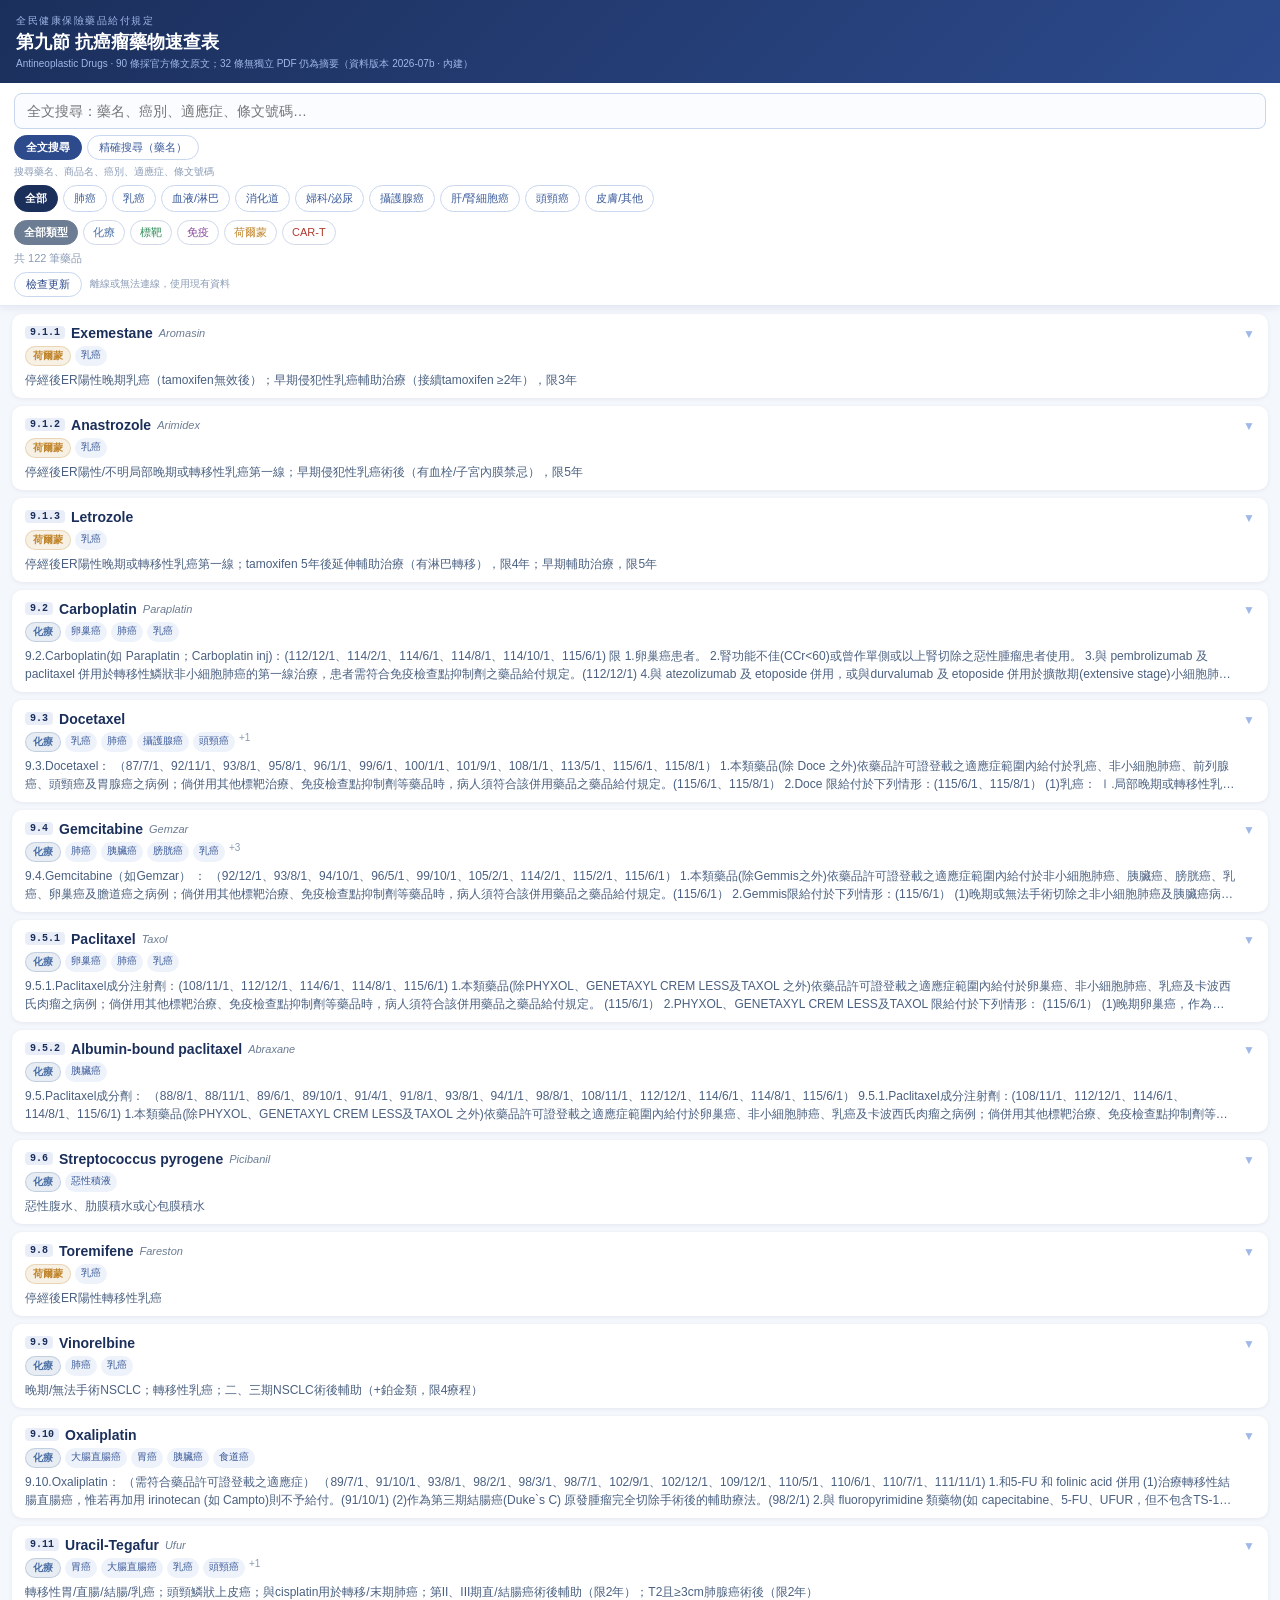
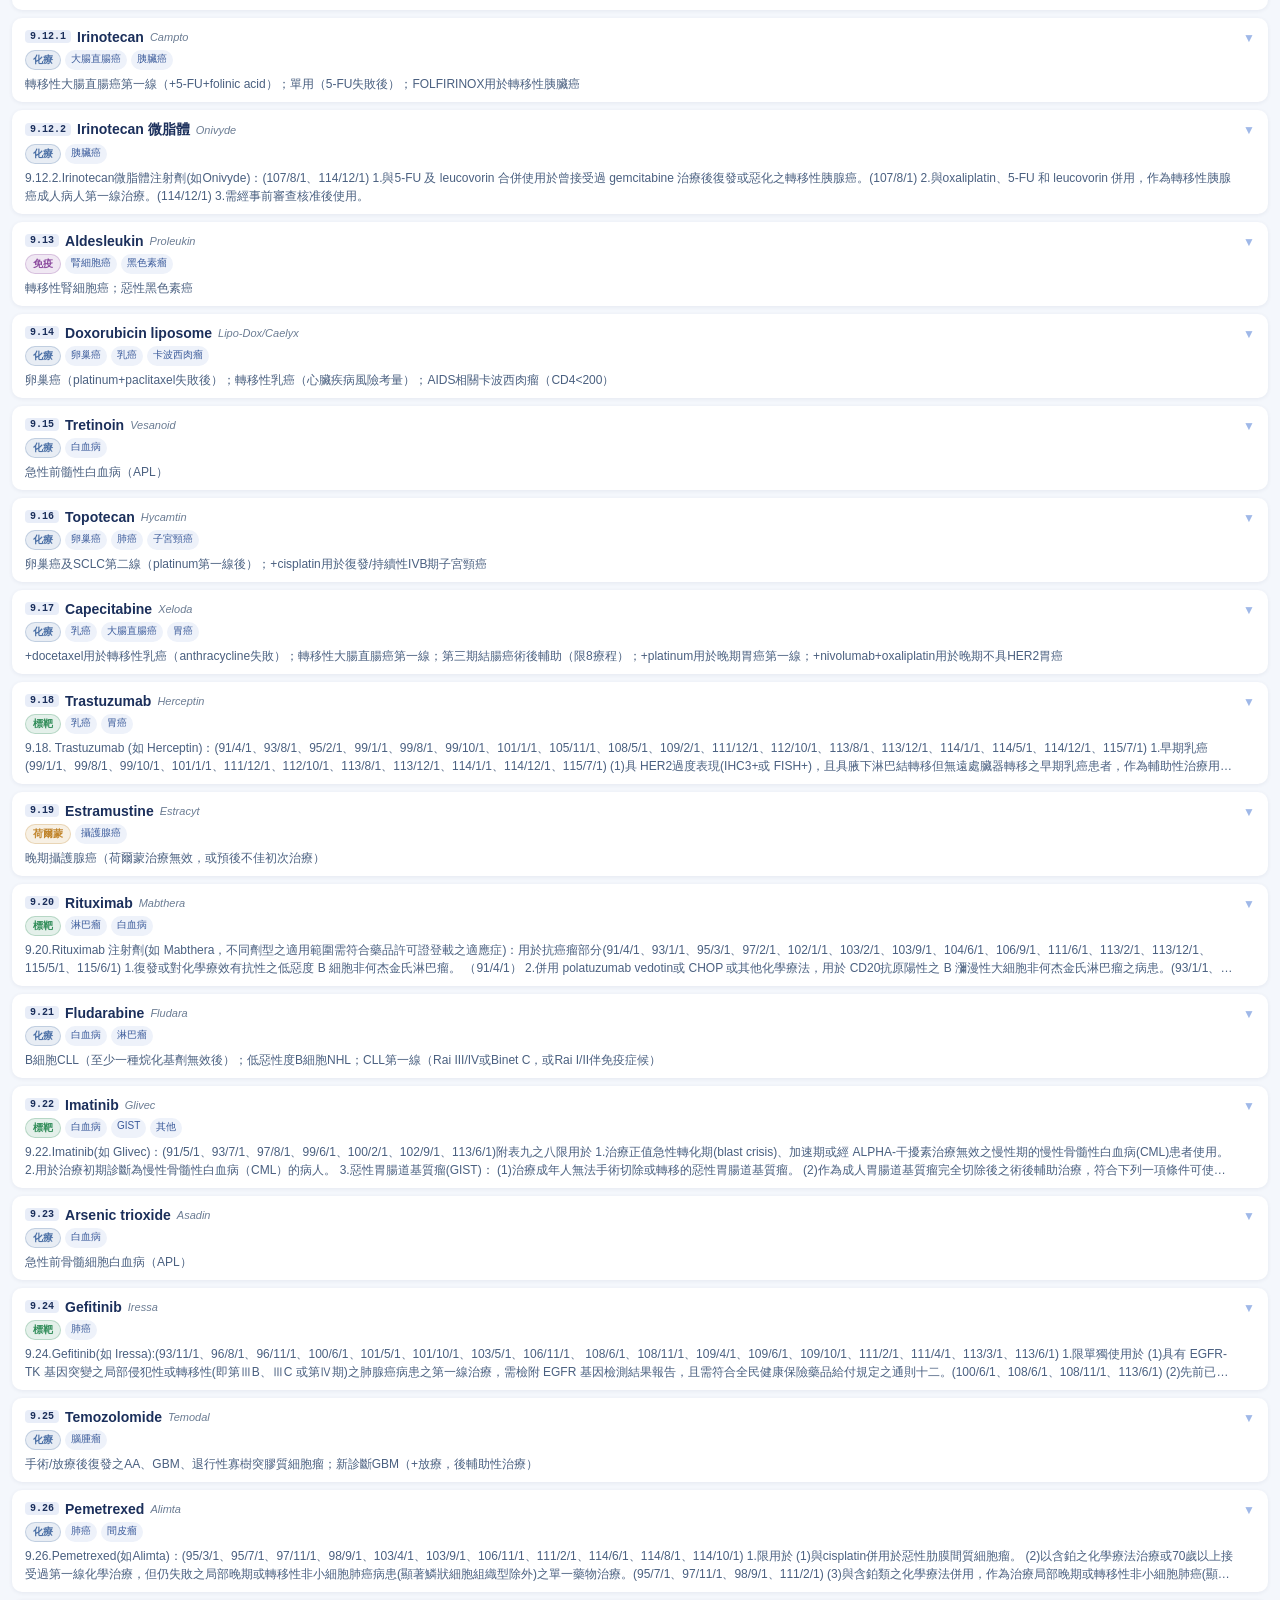
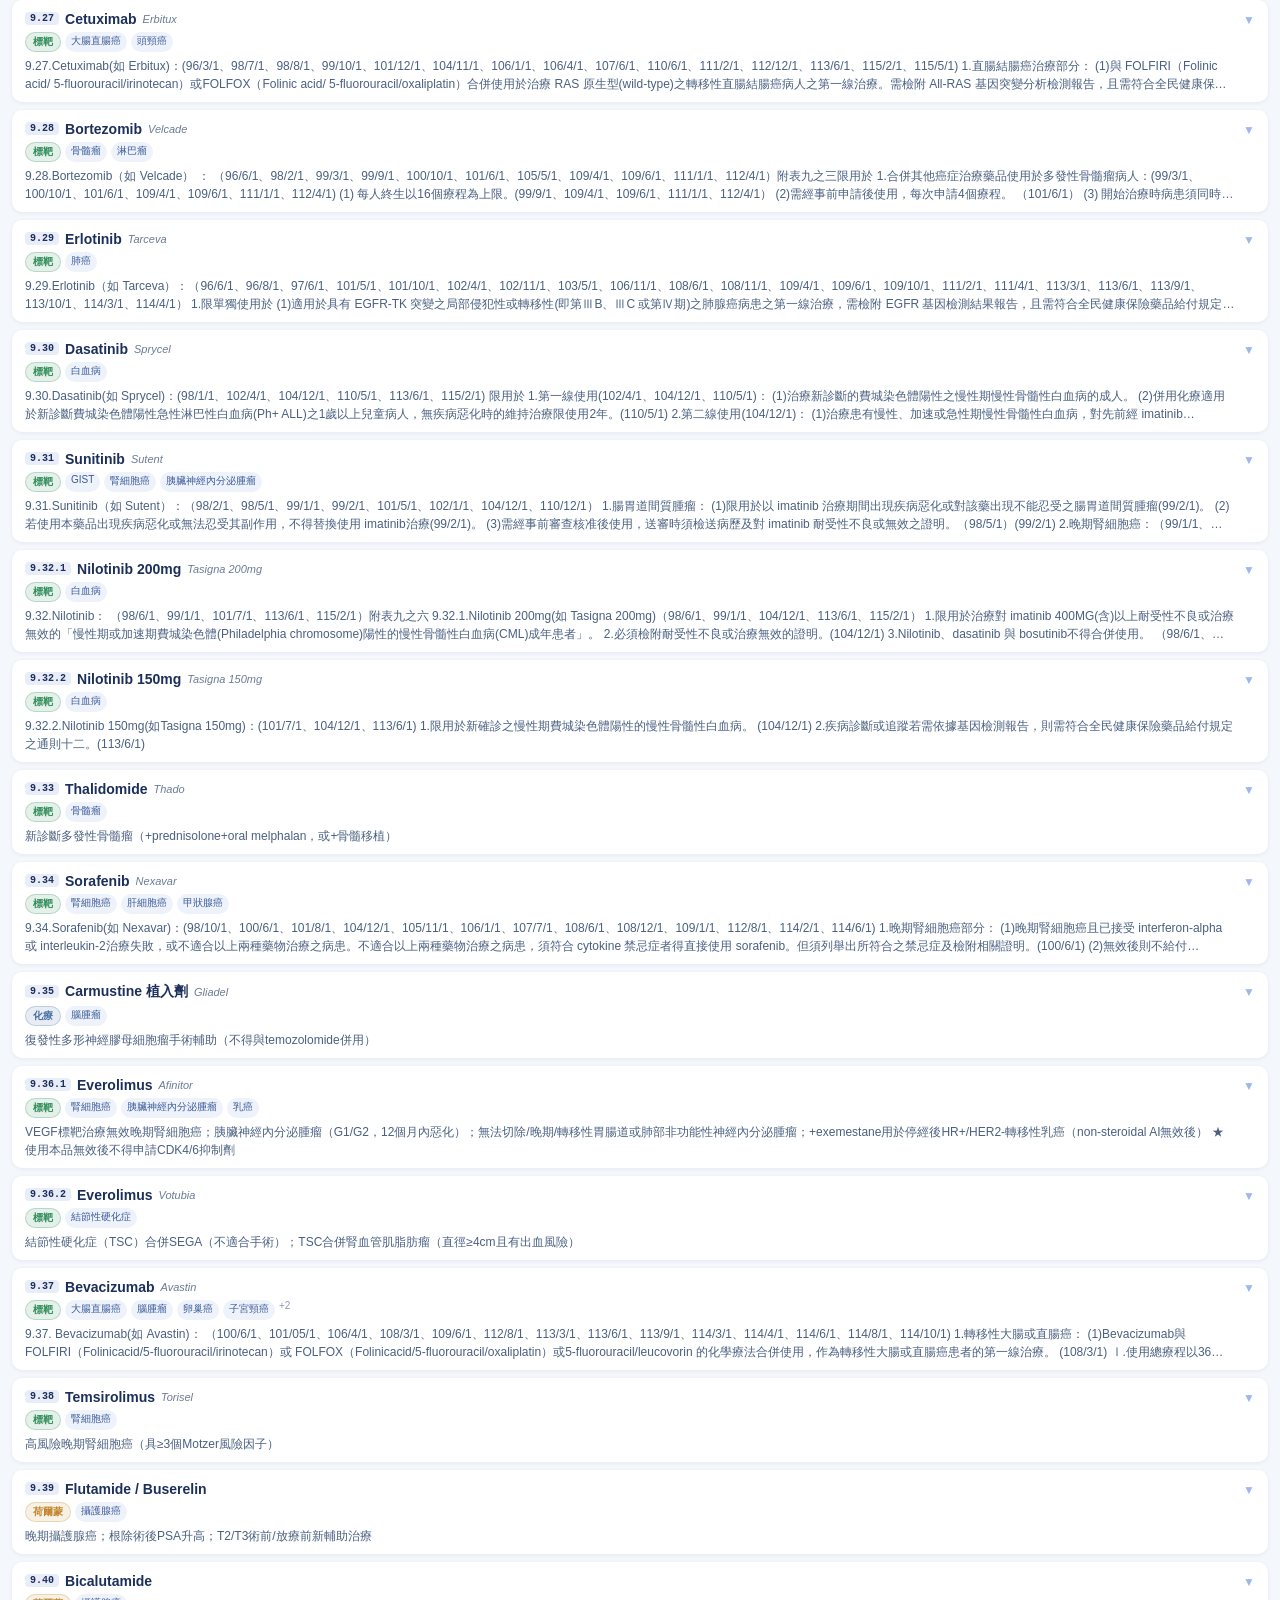
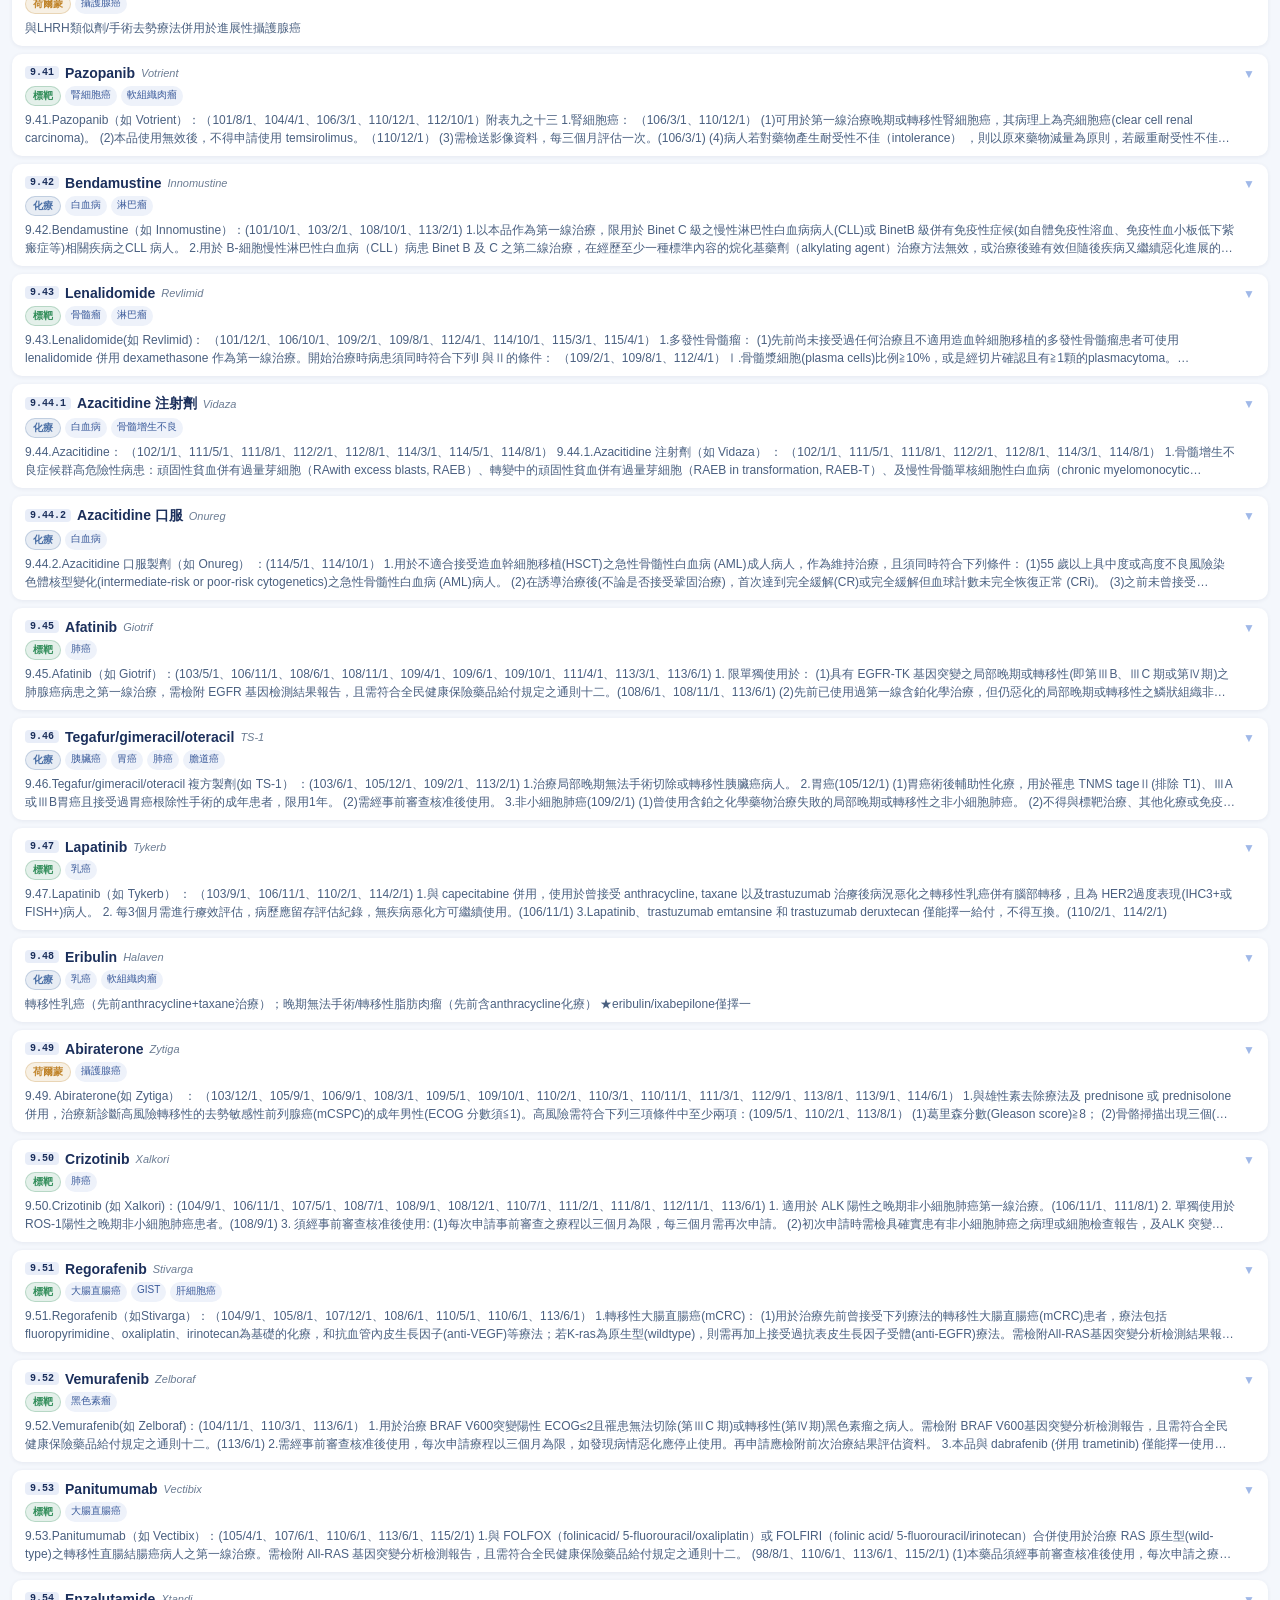
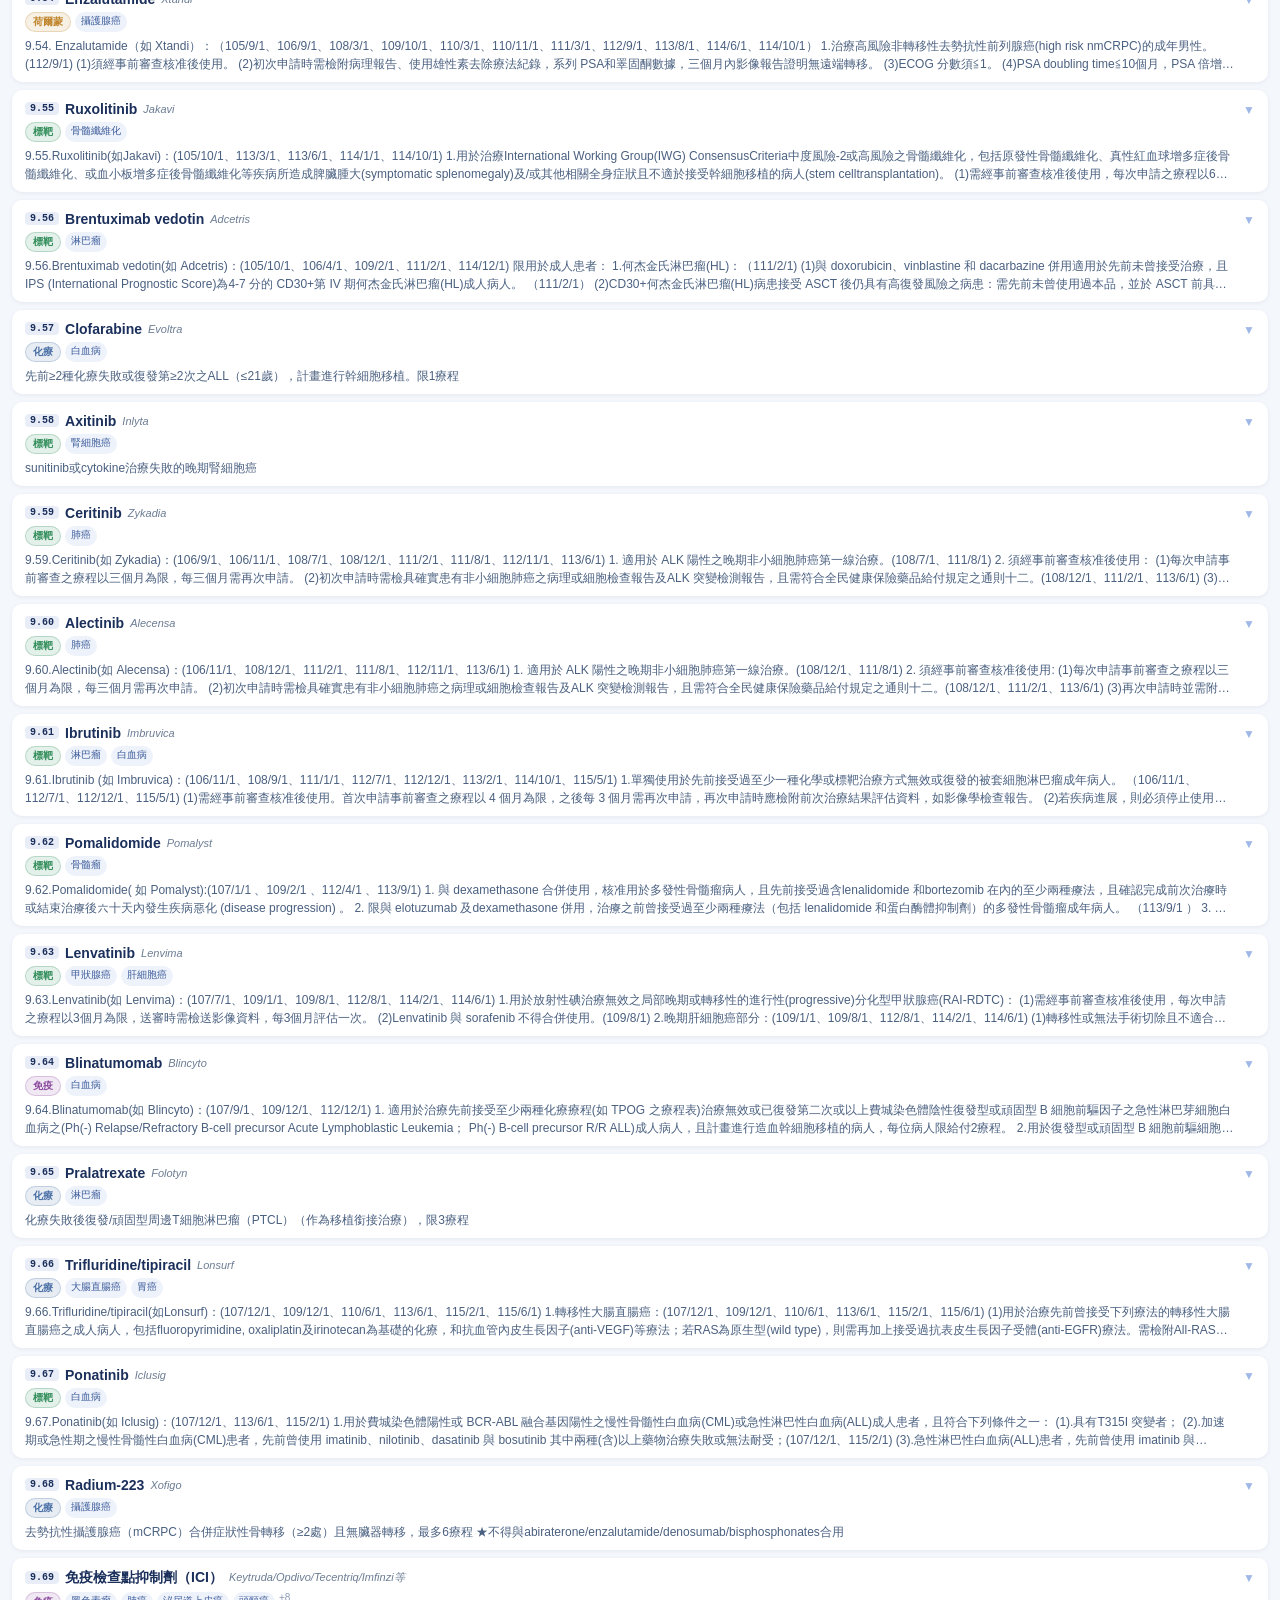
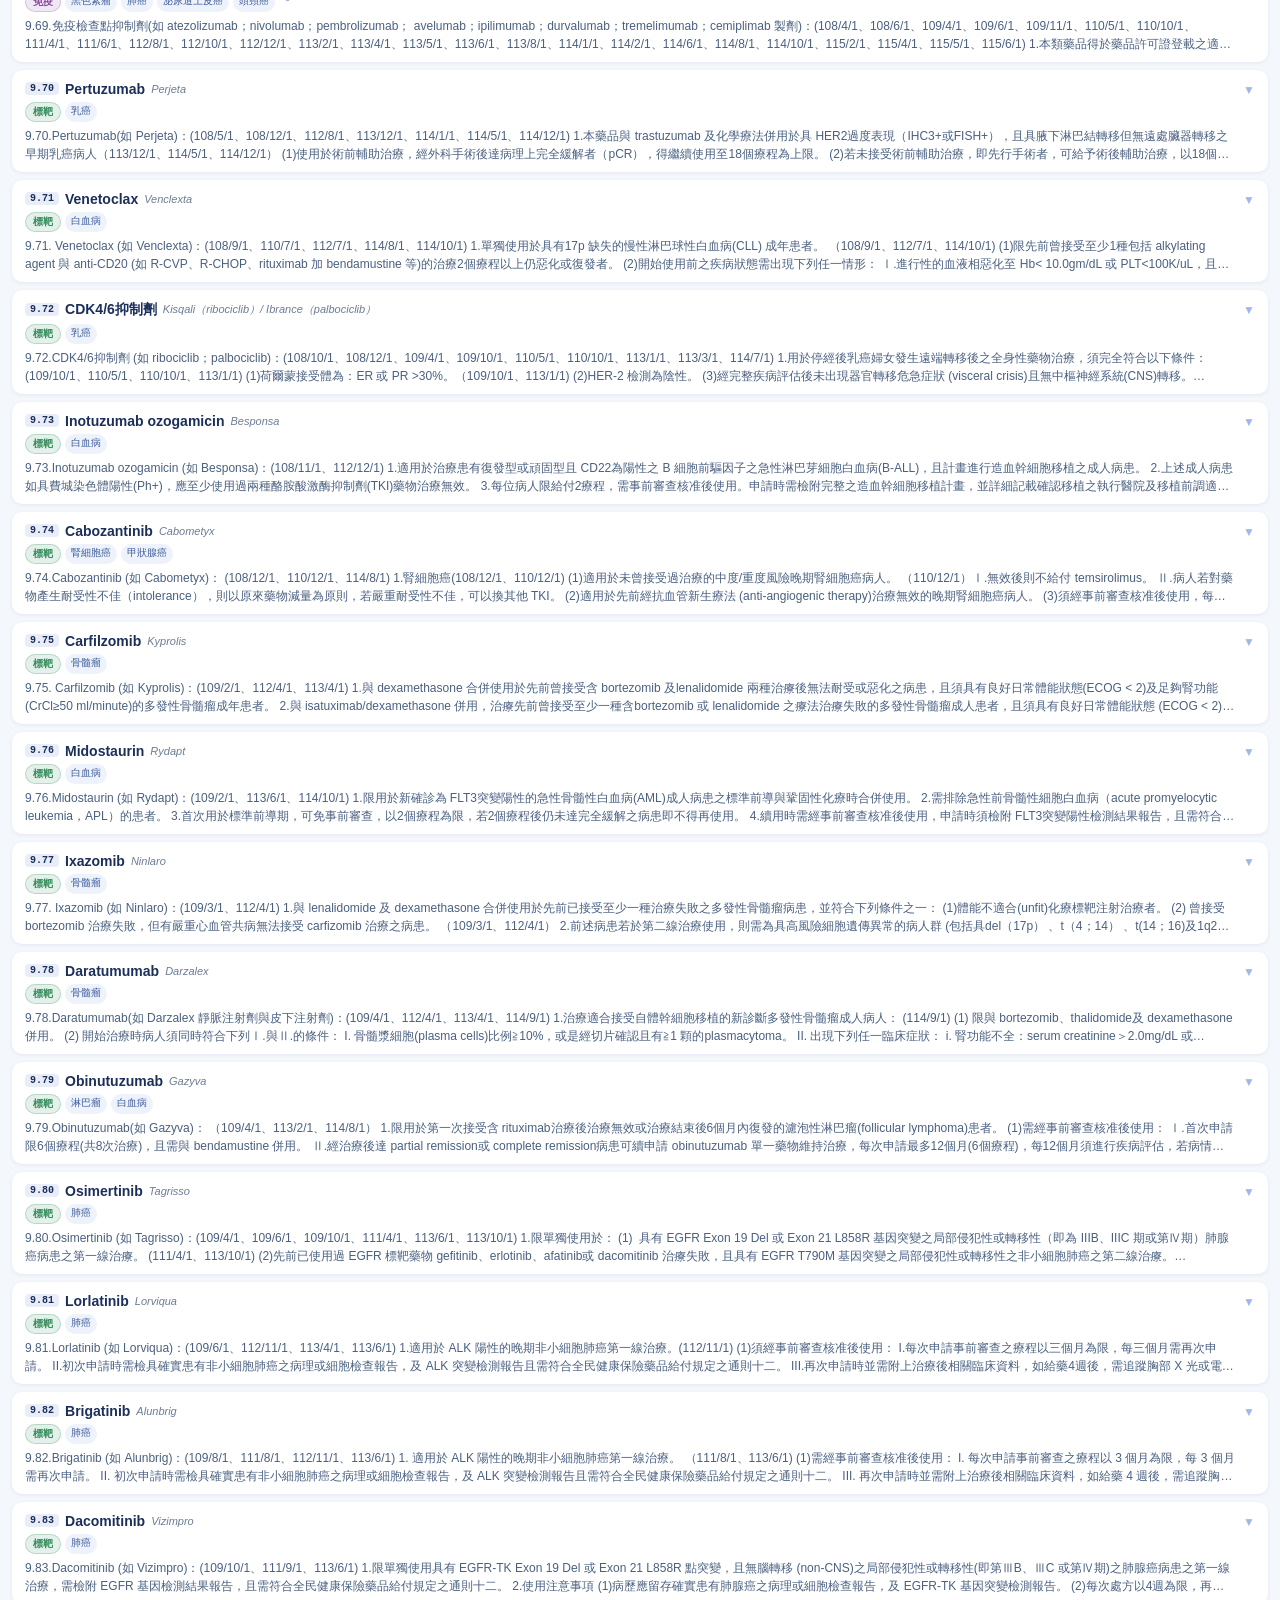
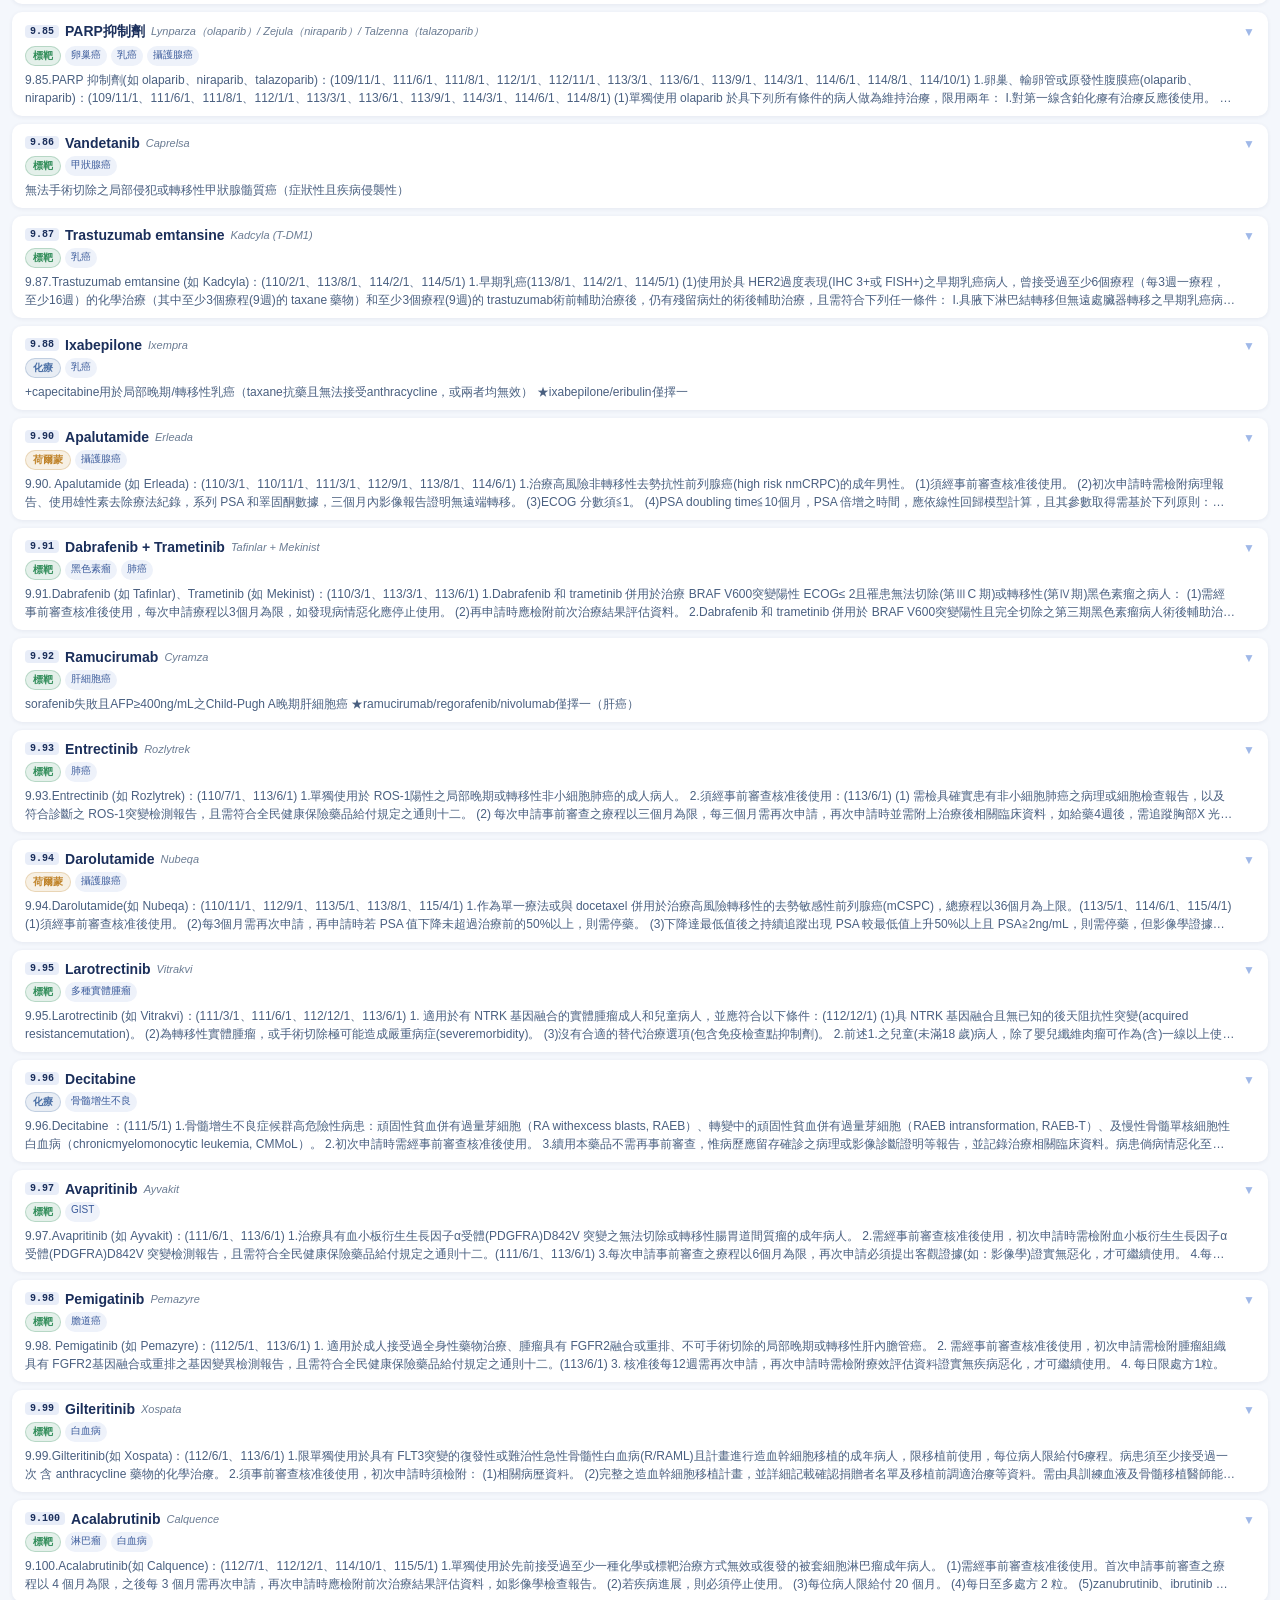
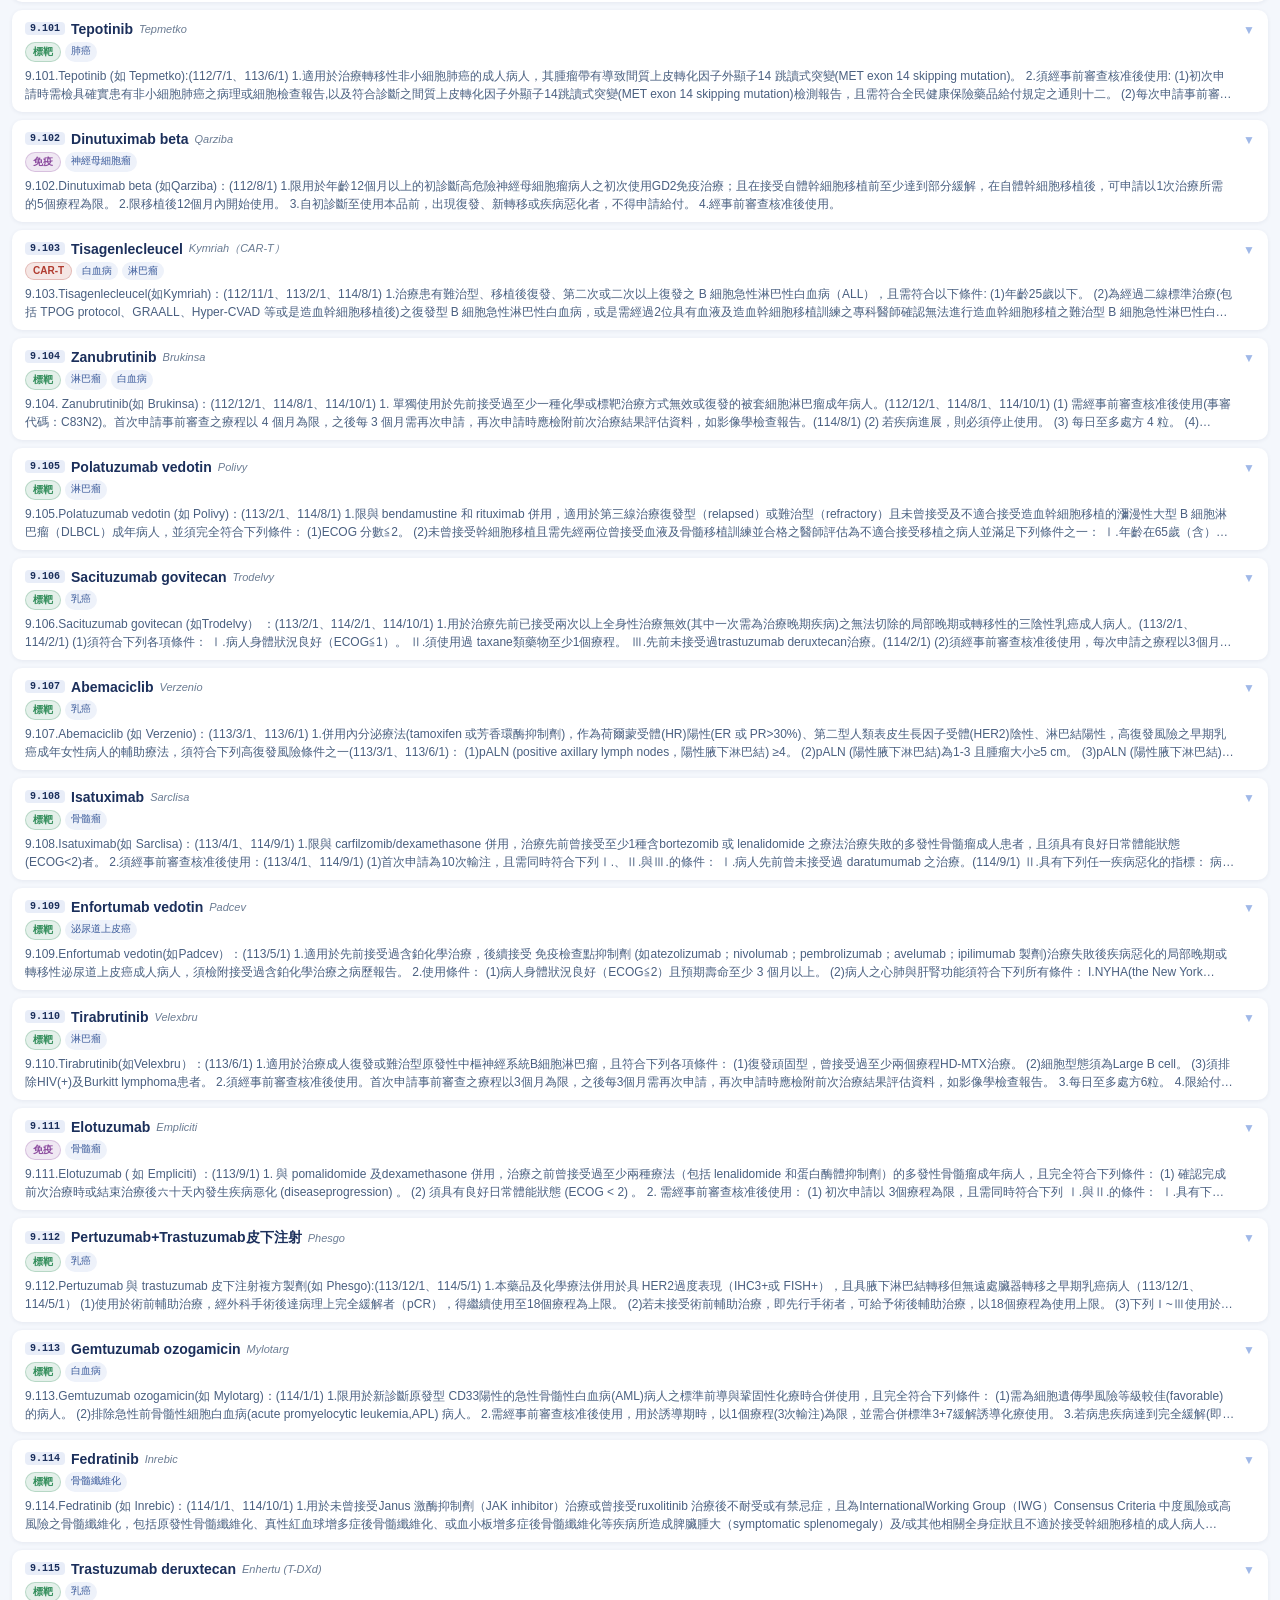
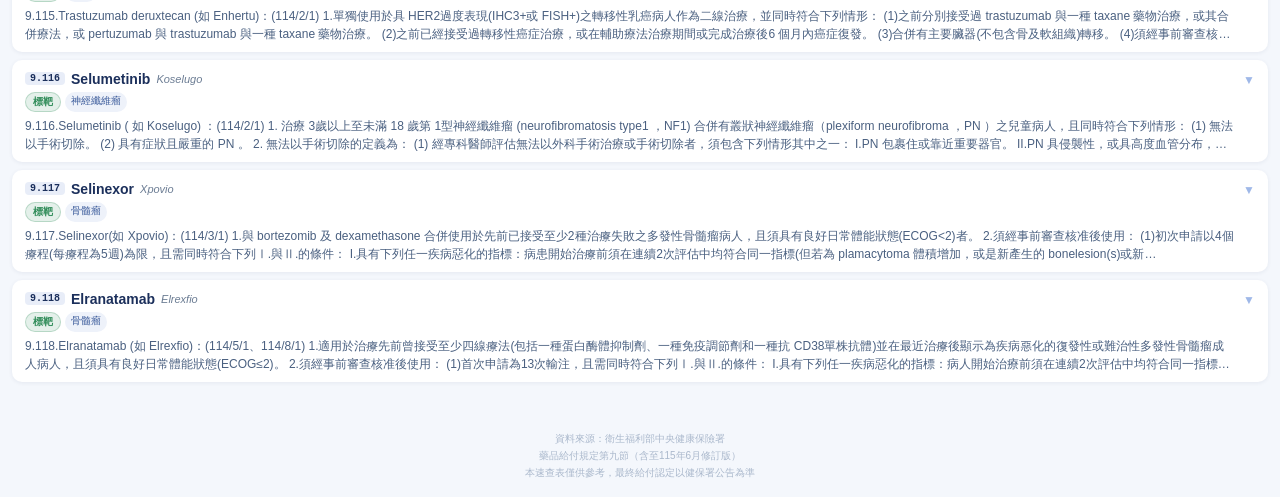
==== 健保第九節抗癌藥物速查表.html @ bcb2af8f "Add files via upload" ====
<!DOCTYPE html>
<html lang="zh-TW">
<head>
<meta charset="UTF-8">
<meta name="viewport" content="width=device-width,initial-scale=1,maximum-scale=1,user-scalable=no">
<meta name="apple-mobile-web-app-capable" content="yes">
<meta name="apple-mobile-web-app-status-bar-style" content="black-translucent">
<title>健保第九節抗癌藥物速查表</title>
<style>
*{box-sizing:border-box;margin:0;padding:0;-webkit-tap-highlight-color:transparent}
html,body{height:100%;background:#F4F7FC;font-family:"PingFang TC","Noto Sans TC","Microsoft JhengHei",sans-serif;font-size:14px;color:#1B2F5B}
#hdr{background:linear-gradient(135deg,#1B2F5B,#2C4A8C);padding:14px 16px 12px;color:#fff;position:sticky;top:0;z-index:100}
#hdr .eyebrow{font-size:10px;letter-spacing:1.5px;text-transform:uppercase;color:#9FB8E8;margin-bottom:3px}
#hdr h1{font-size:18px;font-weight:700;line-height:1.25}
#hdr .sub{font-size:10px;color:#9FB8E8;margin-top:3px}
#ctrl{background:#fff;padding:10px 14px 8px;border-bottom:1px solid #E4EAF5;position:sticky;top:65px;z-index:99;box-shadow:0 2px 8px rgba(27,47,91,.08)}
#search{width:100%;padding:9px 12px;border:1.5px solid #C8D6EE;border-radius:8px;font-size:14px;color:#1B2F5B;outline:none;background:#FAFCFF}
#search:focus{border-color:#2C4A8C}
#mode-row{display:flex;align-items:center;gap:5px;margin-top:6px;flex-wrap:wrap}
.mode-btn{font-size:11px;padding:4px 11px;border:1.5px solid #C8D6EE;background:#fff;color:#3A5A9A;border-radius:14px;cursor:pointer;font-family:inherit;-webkit-appearance:none;white-space:nowrap;transition:all .15s}
.mode-btn.active{background:#2C4A8C;border-color:#2C4A8C;color:#fff;font-weight:700}
#mode-hint{font-size:10px;color:#8A9BB5;flex:1 1 100%;line-height:1.4}
.vb{font-size:9px;font-weight:700;padding:1px 6px;border-radius:8px;margin-left:6px;letter-spacing:0;text-transform:none;vertical-align:middle}
.vb-ok{background:#E3F2E8;color:#1F6B3A;border:1px solid #A9D6BA}
.vb-sum{background:#FFF3DC;color:#8A5A00;border:1px solid #EBCB8B}
.detail-body.verbatim{font-size:11.5px;line-height:1.85;background:#FBFCFE;border-left:3px solid #C8D6EE;padding:8px 10px;border-radius:0 6px 6px 0}
mark{background:#FFE9A8;color:#1B2F5B;border-radius:2px;padding:0 1px}
.chip-row{display:flex;gap:5px;overflow-x:auto;padding:6px 0 2px;scrollbar-width:none}
.chip-row::-webkit-scrollbar{display:none}
.chip{white-space:nowrap;padding:5px 10px;border-radius:20px;border:1.5px solid #C8D6EE;font-size:11px;cursor:pointer;background:#fff;color:#3A5A9A;transition:all .15s;-webkit-appearance:none;font-family:inherit}
.chip.active{background:#1B2F5B;border-color:#1B2F5B;color:#fff;font-weight:700}
.type-chip{padding:4px 9px;border-radius:16px;border:1.5px solid;font-size:11px;cursor:pointer;background:#fff;-webkit-appearance:none;font-family:inherit;transition:all .15s}
#count{font-size:11px;color:#8A9BB5;margin-top:4px}
#list{padding:8px 12px 24px}
.card{background:#fff;border-radius:10px;margin-bottom:8px;box-shadow:0 1px 4px rgba(27,47,91,.07);border:1.5px solid transparent;cursor:pointer;overflow:hidden;transition:box-shadow .15s,border-color .15s}
.card.open{box-shadow:0 4px 16px rgba(27,47,91,.13)}
.card-head{padding:10px 12px 8px}
.card-top{display:flex;align-items:flex-start;justify-content:space-between;gap:8px}
.meta{flex:1;min-width:0}
.meta-row{display:flex;align-items:center;gap:6px;flex-wrap:wrap}
.code{font-family:monospace;font-size:10px;background:#E8EDF8;color:#1B2F5B;padding:1px 5px;border-radius:4px;font-weight:700;white-space:nowrap}
.dname{font-size:14px;font-weight:700}
.brand{font-size:11px;color:#6B7C93;font-style:italic}
.tags{display:flex;gap:4px;flex-wrap:wrap;margin-top:5px}
.ttag{font-size:10px;font-weight:700;padding:2px 7px;border-radius:10px}
.ctag{font-size:10px;background:#EEF2FA;color:#3A5A9A;padding:2px 6px;border-radius:10px}
.arrow{font-size:12px;color:#9FB8E8;flex-shrink:0;margin-top:2px;transition:transform .2s}
.card.open .arrow{transform:rotate(180deg)}
.preview{font-size:12px;color:#4A6080;margin-top:5px;line-height:1.5;overflow:hidden;display:-webkit-box;-webkit-line-clamp:2;-webkit-box-orient:vertical}
.detail{padding:0 12px 12px;border-top-width:1px;border-top-style:solid}
.detail-section{margin-top:9px}
.detail-label{font-size:10px;font-weight:700;letter-spacing:.5px;text-transform:uppercase;margin-bottom:4px}
.detail-body{font-size:12px;color:#2A3F5F;line-height:1.8;white-space:pre-line}
.req-box{margin-top:9px;background:#F0F4FB;border-radius:7px;padding:8px 10px}
.req-label{font-size:10px;font-weight:700;color:#6B7C93;margin-bottom:3px}
.req-body{font-size:12px;color:#3A4E6A;line-height:1.6}
#footer{padding:16px;text-align:center;font-size:10px;color:#AAB8CC;line-height:1.7}
.empty{text-align:center;color:#8A9BB5;padding:40px 0;font-size:14px}
#upd-row{display:flex;align-items:center;gap:8px;margin-top:6px}
#upd-btn{font-size:11px;padding:4px 11px;border:1.5px solid #C8D6EE;background:#fff;color:#2C4A8C;border-radius:14px;cursor:pointer;font-family:inherit;-webkit-appearance:none}
#upd-btn:active{background:#EEF2FA}
#upd-status{font-size:10px;color:#8A9BB5;flex:1;line-height:1.35}
</style>
</head>
<body>

<div id="hdr">
  <div class="eyebrow">全民健康保險藥品給付規定</div>
  <h1>第九節 抗癌瘤藥物速查表</h1>
  <div class="sub" id="meta-sub">Antineoplastic Drugs · 載入中…</div>
</div>

<div id="ctrl">
  <input id="search" type="search" placeholder="全文搜尋：藥名、癌別、適應症、條文號碼…" autocomplete="off" autocorrect="off" spellcheck="false">
  <div id="mode-row">
    <button class="mode-btn active" type="button" data-mode="full">全文搜尋</button>
    <button class="mode-btn" type="button" data-mode="name">精確搜尋（藥名）</button>
    <span id="mode-hint">搜尋藥名、商品名、癌別、適應症、條文號碼</span>
  </div>
  <div class="chip-row" id="group-chips"></div>
  <div class="chip-row" id="type-chips"></div>
  <div id="count"></div>
  <div id="upd-row"><button id="upd-btn" type="button">檢查更新</button><span id="upd-status"></span></div>
</div>

<div id="list"></div>

<div id="footer">
  資料來源：衛生福利部中央健康保險署<br>
  藥品給付規定第九節（含至115年6月修訂版）<br>
  本速查表僅供參考，最終給付認定以健保署公告為準
</div>

<script>
const TYPES={
  CHEMO:{label:"化療",color:"#4A6FA5"},
  TARGETED:{label:"標靶",color:"#2E8B57"},
  IMMUNO:{label:"免疫",color:"#8B4A9E"},
  HORMONE:{label:"荷爾蒙",color:"#C0842B"},
  CART:{label:"CAR-T",color:"#B03A2E"}
};

/* 癌別分群現在由 JSON 的 "groups" 欄位提供（單一事實來源）。
   FALLBACK_GROUPS 僅在遠端 JSON 缺少 groups 欄位時作為保險，避免介面壞掉。 */
const FALLBACK_GROUPS={
  "肺癌":["肺癌"],
  "乳癌":["乳癌"],
  "血液/淋巴":["白血病","淋巴瘤","骨髓瘤","骨髓增生不良","骨髓纖維化"],
  "消化道":["大腸直腸癌","胃癌","食道癌","胰臟癌","膽道癌","GIST","胰臟神經內分泌腫瘤"],
  "婦科/泌尿":["卵巢癌","子宮頸癌","泌尿道上皮癌","膀胱癌"],
  "攝護腺癌":["攝護腺癌"],
  "肝/腎細胞癌":["肝細胞癌","腎細胞癌"],
  "頭頸癌":["頭頸癌"],
  "皮膚/其他":["黑色素瘤","甲狀腺癌","神經母細胞瘤","神經纖維瘤","腦腫瘤","惡性積液","間皮瘤","多種實體腫瘤","結節性硬化症","軟組織肉瘤","卡波西肉瘤","其他"]
};
let GROUPS={};

/* 雲端資料網址。留空＝純離線內建版。
   目前指向公開 GitHub repo 的 raw 網址（追蹤 main 分支最新版）。
   ✅ raw.githubusercontent.com/<帳號>/<repo>/main/nhi-ch9-data.json
   ⚠ 若把 repo 改名或改分支，這條要一起改。私人 repo 的 raw 網址帶會過期 token，不適用。 */
const REMOTE_DATA_URL = "https://raw.githubusercontent.com/charlestutw/TWNIHCancerdrug/main/nhi-ch9-data.json";
const EMBEDDED_SEED = {"version":"2026-07b","updated":"90 條採官方條文原文；32 條無獨立 PDF 仍為摘要","source":"衛生福利部中央健康保險署 · 藥品給付規定第九節（原文取自 info.nhi.gov.tw 條文 PDF）","groups":{"肺癌":["肺癌"],"乳癌":["乳癌"],"血液/淋巴":["白血病","淋巴瘤","骨髓瘤","骨髓增生不良","骨髓纖維化"],"消化道":["大腸直腸癌","胃癌","食道癌","胰臟癌","膽道癌","GIST","胰臟神經內分泌腫瘤"],"婦科/泌尿":["卵巢癌","子宮頸癌","泌尿道上皮癌","膀胱癌"],"攝護腺癌":["攝護腺癌"],"肝/腎細胞癌":["肝細胞癌","腎細胞癌"],"頭頸癌":["頭頸癌"],"皮膚/其他":["黑色素瘤","甲狀腺癌","神經母細胞瘤","神經纖維瘤","腦腫瘤","惡性積液","間皮瘤","多種實體腫瘤","結節性硬化症","軟組織肉瘤","卡波西肉瘤","其他"]},"drugs":[{"id":"9.1.1","name":"Exemestane","brand":"Aromasin","type":"HORMONE","cancers":["乳癌"],"verbatim":false,"eff":"","src":"","ind":"停經後ER陽性晚期乳癌（tamoxifen無效後）；早期侵犯性乳癌輔助治療（接續tamoxifen ≥2年），限3年","req":"無需事前審查"},{"id":"9.1.2","name":"Anastrozole","brand":"Arimidex","type":"HORMONE","cancers":["乳癌"],"verbatim":false,"eff":"","src":"","ind":"停經後ER陽性/不明局部晚期或轉移性乳癌第一線；早期侵犯性乳癌術後（有血栓/子宮內膜禁忌），限5年","req":"無需事前審查"},{"id":"9.1.3","name":"Letrozole","brand":"","type":"HORMONE","cancers":["乳癌"],"verbatim":false,"eff":"","src":"","ind":"停經後ER陽性晚期或轉移性乳癌第一線；tamoxifen 5年後延伸輔助治療（有淋巴轉移），限4年；早期輔助治療，限5年","req":"無需事前審查"},{"id":"9.2","name":"Carboplatin","brand":"Paraplatin","type":"CHEMO","cancers":["卵巢癌","肺癌","乳癌"],"verbatim":true,"eff":"2026-06-01","src":"9.2._20260601.pdf","ind":"9.2.Carboplatin(如 Paraplatin；Carboplatin inj)：(112/12/1、114/2/1、114/6/1、114/8/1、114/10/1、115/6/1)\n限\n1.卵巢癌患者。\n2.腎功能不佳(CCr<60)或曾作單側或以上腎切除之惡性腫瘤患者使用。\n3.與 pembrolizumab 及 paclitaxel 併用於轉移性鱗狀非小細胞肺癌的第一線治療，患者需符合免疫檢查點抑制劑之藥品給付規定。(112/12/1)\n4.與 atezolizumab 及 etoposide 併用，或與durvalumab 及 etoposide 併用於擴散期(extensive stage)小細胞肺癌成人患者時，患者需符合免疫檢查點抑制劑之藥品給付規定。(112/12/1、114/2/1)\n5.與 pembrolizumab 及 pemetrexed(限使用 Pexeda、Apeta 或 PemetrexedSandoz)併用 ， 或與atezolizumab 及 bevacizumab(限使用Alymsys、Avastin、Abevmy、Vegzelma 或 Mvasi)、paclitaxel 併用，做為轉移性且不具有EGFR/ALK/ROS-1 腫瘤基因異常的非鱗狀非小細胞肺癌的第一線治療，患者需符合免疫檢查點抑制劑之藥品給付規定。(114/6/1、114/8/1)\n6.與 pembrolizumab 及 paclitaxel 併用於早期三陰性乳癌(第 II 期至第IIIb期，cT1c N1-2或 T2-4 N0-2)病人的術前前導性治療用藥，病人需符合免疫檢查點抑制劑之藥品給付規定。(114/6/1)\n7.與amivantamab 及pemetrexed 併用於罹患帶有表皮生長因子受體(EGFR)\nexon 20插入突變之局部晚期或轉移性非小細胞肺癌(NSCLC)的成人病人，作為第一線治療。(114/10/1)\n8.與nivolumab併用於可切除（腫瘤≧4公分或淋巴結陽性N1/N2(排除N3)，且無疾病轉移 M0）之不具 EGFR 或 ALK 腫瘤基因異常之非小細胞肺癌術前輔助治療成人病人，至多 3 個療程，且病人需符合免疫檢查點抑制劑之藥品給付規定。(115/6/1)","req":"官方條文原文，生效日 2026-06-01｜來源 9.2._20260601.pdf"},{"id":"9.3","name":"Docetaxel","brand":"","type":"CHEMO","cancers":["乳癌","肺癌","攝護腺癌","頭頸癌","胃癌"],"verbatim":true,"eff":"2026-06-01","src":"9.3._20260601.pdf","ind":"9.3.Docetaxel： （87/7/1、92/11/1、93/8/1、95/8/1、96/1/1、99/6/1、100/1/1、101/9/1、108/1/1、113/5/1、115/6/1、115/8/1）\n1.本類藥品(除 Doce 之外)依藥品許可證登載之適應症範圍內給付於乳癌、非小細胞肺癌、前列腺癌、頭頸癌及胃腺癌之病例；倘併用其他標靶治療、免疫檢查點抑制劑等藥品時，病人須符合該併用藥品之藥品給付規定。(115/6/1、115/8/1）\n2.Doce 限給付於下列情形：(115/6/1、115/8/1）\n(1)乳癌：\nⅠ.局部晚期或轉移性乳癌。\nⅡ.與 anthracycline 合併使用於腋下淋巴結轉移之早期乳癌之術後輔助性化學治療。(99/6/1)\nⅢ.早期乳癌手術後，經診斷為三陰性反應且無淋巴轉移的病人，得作為與cyclophosphamide併用doxorubicin的化學輔助療法。(101/9/1）\n(2)非小細胞肺癌：局部晚期或轉移性非小細胞肺癌。\n(3)前列腺癌：\nⅠ.於荷爾蒙治療失敗之轉移性前列腺癌。\nⅡ.與 darolutamide 併用於治療高風險轉移性的去勢敏感性前列腺癌(mCSPC)，患者需符合 darolutamide 之藥品給付規定。\n(113/5/1)\n(4)頭頸癌：限局部晚期且無遠端轉移之頭頸部鱗狀細胞癌且無法手術切除者，與cisplatin及5-fluorouracil併用，作為放射治療前的引導治療，限使用4個療程。(100/1/1)\n(5)胃腺癌：晚期胃腺癌患者，包括胃食道接合處之腺癌(108/1/1)","req":"官方條文原文，生效日 2026-06-01｜來源 9.3._20260601.pdf"},{"id":"9.4","name":"Gemcitabine","brand":"Gemzar","type":"CHEMO","cancers":["肺癌","胰臟癌","膀胱癌","乳癌","卵巢癌","膽道癌","泌尿道上皮癌"],"verbatim":true,"eff":"2026-06-01","src":"9.4._20260601.pdf","ind":"9.4.Gemcitabine（如Gemzar） ： （92/12/1、93/8/1、94/10/1、96/5/1、99/10/1、105/2/1、114/2/1、115/2/1、115/6/1）\n1.本類藥品(除Gemmis之外)依藥品許可證登載之適應症範圍內給付於非小細胞肺癌、胰臟癌、膀胱癌、乳癌、卵巢癌及膽道癌之病例；倘併用其他標靶治療、免疫檢查點抑制劑等藥品時，病人須符合該併用藥品之藥品給付規定。(115/6/1）\n2.Gemmis限給付於下列情形：(115/6/1）\n(1)晚期或無法手術切除之非小細胞肺癌及胰臟癌病患。\n(2)晚期膀胱癌病患。（92/12/1）\n(3)Gemcitabine與paclitaxel併用，可使用於曾經使用過anthracycline之局部復發且無法手術切除或轉移性之乳癌病患。 （94/10/1）\n(4)用於曾經使用含鉑類藥物(platinum-based)治療後復發且間隔至少6個月之卵巢癌，作為第二線治療。（96/5/1、99/10/1）\n(5)無法手術切除或晚期或復發之膽道癌(含肝內膽管)病患。\n（105/2/1）\n(6)與durvalumab及cisplatin併用於治療局部晚期或轉移性未接受治療或不可手術之膽道癌(biliary tract cancer)成人病人(壺腹癌除外)，患者需符合免疫檢查點抑制劑之藥品給付規定。 （114/2/1)\n(7)與nivolumab及cisplatin併用於無法切除或轉移性泌尿道上皮癌成人病人的第一線治療，病人需符合免疫檢查點抑制劑之藥品給付規定，且至多6個療程。 （115/2/1)","req":"官方條文原文，生效日 2026-06-01｜來源 9.4._20260601.pdf"},{"id":"9.5.1","name":"Paclitaxel","brand":"Taxol","type":"CHEMO","cancers":["卵巢癌","肺癌","乳癌"],"verbatim":true,"eff":"2026-06-01","src":"9.5.1._20260601.pdf","ind":"9.5.1.Paclitaxel成分注射劑：(108/11/1、112/12/1、114/6/1、114/8/1、115/6/1)\n1.本類藥品(除PHYXOL、GENETAXYL CREM LESS及TAXOL 之外)依藥品許可證登載之適應症範圍內給付於卵巢癌、非小細胞肺癌、乳癌及卡波西氏肉瘤之病例；倘併用其他標靶治療、免疫檢查點抑制劑等藥品時，病人須符合該併用藥品之藥品給付規定。\n(115/6/1）\n2.PHYXOL、GENETAXYL CREM LESS及TAXOL 限給付於下列情形：\n(115/6/1）\n(1)晚期卵巢癌，作為第一線治療時需與cisplatin併用。\n(94/1/1)\n(2)非小細胞肺癌，作為第一線用藥時需與cisplatin併用。\n(94/1/1)\n(3)與pembrolizumab及carboplatin併用於轉移性鱗狀非小細胞肺癌的第一線治療，患者需符合免疫檢查點抑制劑之藥品給付規定。(112/12/1)\n(4)已使用合併療法(除非有禁忌症、至少應包括使用anthracycline)失敗的轉移性乳癌患者。 （91/4/1、94/1/1)\n(5)腋下淋巴轉移之乳癌且動情素受體為陰性之患者，paclitaxel可作為接續含doxorubicin在內之輔助化學治療。（91/4/1、94/1/1、98/8/1)\n(6)卡波西氏肉瘤第二線用藥。（88/11/1）\n(7)與pembrolizumab及carboplatin併用於早期三陰性乳癌(第II期至第 IIIb期，cT1c N1-2或 T2-4 N0-2)病人的術前前導性治療用藥，病人需符合免疫檢查點抑制劑之藥品給付規定。\n(114/6/1)\n(8)與atezolizumab及bevacizumab(限使用 Alymsys、Avastin、Abevmy、Vegzelma或Mvasi)、carboplatin併用於轉移性非鱗狀非小細胞肺癌第一線治療，患者需符合免疫檢查點抑制劑之藥品給付規定。(114/6/1、114/8/1)","req":"官方條文原文，生效日 2026-06-01｜來源 9.5.1._20260601.pdf"},{"id":"9.5.2","name":"Albumin-bound paclitaxel","brand":"Abraxane","type":"CHEMO","cancers":["胰臟癌"],"verbatim":true,"eff":"2026-06-01","src":"9.5._20260601.pdf","ind":"9.5.Paclitaxel成分劑： （88/8/1、88/11/1、89/6/1、89/10/1、91/4/1、91/8/1、93/8/1、94/1/1、98/8/1、108/11/1、112/12/1、114/6/1、114/8/1、115/6/1）\n9.5.1.Paclitaxel成分注射劑：(108/11/1、112/12/1、114/6/1、114/8/1、115/6/1)\n1.本類藥品(除PHYXOL、GENETAXYL CREM LESS及TAXOL 之外)依藥品許可證登載之適應症範圍內給付於卵巢癌、非小細胞肺癌、乳癌及卡波西氏肉瘤之病例；倘併用其他標靶治療、免疫檢查點抑制劑等藥品時，病人須符合該併用藥品之藥品給付規定。\n(115/6/1）\n2.PHYXOL、GENETAXYL CREM LESS及TAXOL 限給付於下列情形：\n(115/6/1）\n(1)晚期卵巢癌，作為第一線治療時需與cisplatin併用。\n(94/1/1)\n(2)非小細胞肺癌，作為第一線用藥時需與cisplatin併用。\n(94/1/1)\n(3)與pembrolizumab及carboplatin併用於轉移性鱗狀非小細胞肺癌的第一線治療，患者需符合免疫檢查點抑制劑之藥品給付規定。(112/12/1)\n(4)已使用合併療法(除非有禁忌症、至少應包括使用anthracycline)失敗的轉移性乳癌患者。 （91/4/1、94/1/1)\n(5)腋下淋巴轉移之乳癌且動情素受體為陰性之患者，paclitaxel可作為接續含doxorubicin在內之輔助化學治療。（91/4/1、94/1/1、98/8/1)\n(6)卡波西氏肉瘤第二線用藥。（88/11/1）\n(7)與pembrolizumab及carboplatin併用於早期三陰性乳癌(第II期至第 IIIb期，cT1c N1-2或 T2-4 N0-2)病人的術前前導性治療用藥，病人需符合免疫檢查點抑制劑之藥品給付規定。\n(114/6/1)\n(8)與atezolizumab及bevacizumab(限使用 Alymsys、Avastin、Abevmy、Vegzelma或Mvasi)、carboplatin併用於轉移性非鱗狀非小細胞肺癌第一線治療，患者需符合免疫檢查點抑制劑之藥品給付規定。(114/6/1、114/8/1)\n9.5.2.Albumin-based paclitaxel（如Abraxane） ：(108/11/1)\n限併用 gemcitabine，做為轉移性胰腺癌患者之第一線治療。","req":"官方條文原文，生效日 2026-06-01｜來源 9.5._20260601.pdf"},{"id":"9.6","name":"Streptococcus pyrogene","brand":"Picibanil","type":"CHEMO","cancers":["惡性積液"],"verbatim":false,"eff":"","src":"","ind":"惡性腹水、肋膜積水或心包膜積水","req":"需附病歷摘要"},{"id":"9.8","name":"Toremifene","brand":"Fareston","type":"HORMONE","cancers":["乳癌"],"verbatim":false,"eff":"","src":"","ind":"停經後ER陽性轉移性乳癌","req":"無需事前審查"},{"id":"9.9","name":"Vinorelbine","brand":"","type":"CHEMO","cancers":["肺癌","乳癌"],"verbatim":false,"eff":"","src":"","ind":"晚期/無法手術NSCLC；轉移性乳癌；二、三期NSCLC術後輔助（+鉑金類，限4療程）","req":"無需事前審查"},{"id":"9.10","name":"Oxaliplatin","brand":"","type":"CHEMO","cancers":["大腸直腸癌","胃癌","胰臟癌","食道癌"],"verbatim":true,"eff":"2022-11-01","src":"9.10._20221101.pdf","ind":"9.10.Oxaliplatin： （需符合藥品許可證登載之適應症） （89/7/1、91/10/1、93/8/1、98/2/1、98/3/1、98/7/1、102/9/1、102/12/1、109/12/1、110/5/1、110/6/1、110/7/1、111/11/1)\n1.和5-FU 和 folinic acid 併用\n(1)治療轉移性結腸直腸癌，惟若再加用 irinotecan (如 Campto)則不予給付。(91/10/1)\n(2)作為第三期結腸癌(Duke`s C) 原發腫瘤完全切除手術後的輔助療法。(98/2/1)\n2.與 fluoropyrimidine 類藥物(如 capecitabine、5-FU、UFUR，但不包含TS-1)併用，可用於局部晚期及復發/轉移性胃癌之治療。(須依藥品許可證登載之適應症使用)。(98/2/1、98/3/1、98/7/1、102/9/1、102/12/1、109/12/1）\n3.與5-fluorouracil、leucovorin 及 irinotecan 併用(FOLFIRINOX)，作為轉移性胰臟癌之第一線治療。(110/5/1、110/6/1、110/7/1、111/11/1)","req":"官方條文原文，生效日 2022-11-01｜來源 9.10._20221101.pdf"},{"id":"9.11","name":"Uracil-Tegafur","brand":"Ufur","type":"CHEMO","cancers":["胃癌","大腸直腸癌","乳癌","頭頸癌","肺癌"],"verbatim":false,"eff":"","src":"","ind":"轉移性胃/直腸/結腸/乳癌；頭頸鱗狀上皮癌；與cisplatin用於轉移/末期肺癌；第II、III期直/結腸癌術後輔助（限2年）；T2且≥3cm肺腺癌術後（限2年）","req":"無需事前審查"},{"id":"9.12.1","name":"Irinotecan","brand":"Campto","type":"CHEMO","cancers":["大腸直腸癌","胰臟癌"],"verbatim":false,"eff":"","src":"","ind":"轉移性大腸直腸癌第一線（+5-FU+folinic acid）；單用（5-FU失敗後）；FOLFIRINOX用於轉移性胰臟癌","req":"無需事前審查"},{"id":"9.12.2","name":"Irinotecan 微脂體","brand":"Onivyde","type":"CHEMO","cancers":["胰臟癌"],"verbatim":true,"eff":"2025-12-01","src":"9.12.2._20251201.pdf","ind":"9.12.2.Irinotecan微脂體注射劑(如Onivyde)：(107/8/1、114/12/1)\n1.與5-FU 及 leucovorin 合併使用於曾接受過 gemcitabine 治療後復發或惡化之轉移性胰腺癌。(107/8/1)\n2.與oxaliplatin、5-FU 和 leucovorin 併用，作為轉移性胰腺癌成人病人第一線治療。(114/12/1)\n3.需經事前審查核准後使用。","req":"官方條文原文，生效日 2025-12-01｜來源 9.12.2._20251201.pdf"},{"id":"9.13","name":"Aldesleukin","brand":"Proleukin","type":"IMMUNO","cancers":["腎細胞癌","黑色素瘤"],"verbatim":false,"eff":"","src":"","ind":"轉移性腎細胞癌；惡性黑色素癌","req":"無需事前審查"},{"id":"9.14","name":"Doxorubicin liposome","brand":"Lipo-Dox/Caelyx","type":"CHEMO","cancers":["卵巢癌","乳癌","卡波西肉瘤"],"verbatim":false,"eff":"","src":"","ind":"卵巢癌（platinum+paclitaxel失敗後）；轉移性乳癌（心臟疾病風險考量）；AIDS相關卡波西肉瘤（CD4<200）","req":"無需事前審查"},{"id":"9.15","name":"Tretinoin","brand":"Vesanoid","type":"CHEMO","cancers":["白血病"],"verbatim":false,"eff":"","src":"","ind":"急性前髓性白血病（APL）","req":"無需事前審查"},{"id":"9.16","name":"Topotecan","brand":"Hycamtin","type":"CHEMO","cancers":["卵巢癌","肺癌","子宮頸癌"],"verbatim":false,"eff":"","src":"","ind":"卵巢癌及SCLC第二線（platinum第一線後）；+cisplatin用於復發/持續性IVB期子宮頸癌","req":"無需事前審查"},{"id":"9.17","name":"Capecitabine","brand":"Xeloda","type":"CHEMO","cancers":["乳癌","大腸直腸癌","胃癌"],"verbatim":false,"eff":"","src":"","ind":"+docetaxel用於轉移性乳癌（anthracycline失敗）；轉移性大腸直腸癌第一線；第三期結腸癌術後輔助（限8療程）；+platinum用於晚期胃癌第一線；+nivolumab+oxaliplatin用於晚期不具HER2胃癌","req":"無需事前審查"},{"id":"9.18","name":"Trastuzumab","brand":"Herceptin","type":"TARGETED","cancers":["乳癌","胃癌"],"verbatim":true,"eff":"2026-07-01","src":"9.18._20260701.pdf","ind":"9.18. Trastuzumab (如 Herceptin)：(91/4/1、93/8/1、95/2/1、99/1/1、99/8/1、99/10/1、101/1/1、105/11/1、108/5/1、109/2/1、111/12/1、112/10/1、113/8/1、113/12/1、114/1/1、114/5/1、114/12/1、115/7/1)\n1.早期乳癌(99/1/1、99/8/1、99/10/1、101/1/1、111/12/1、112/10/1、113/8/1、113/12/1、114/1/1、114/12/1、115/7/1)\n(1)具 HER2過度表現(IHC3+或 FISH+)，且具腋下淋巴結轉移但無遠處臟器轉移之早期乳癌患者，作為輔助性治療用藥(事審代碼：C50P2)：\n(99/8/1、99/10/1、101/1/1、111/12/1、112/10/1、113/8/1、113/12/1、114/1/1、114/12/1、115/7/1)。\nⅠ.若本藥品使用於手術前之輔助治療，依下列術後情形使用：\n(113/8/1、113/12/1、114/1/1、114/12/1、115/7/1)\ni.外科手術後達病理上緩解（pCR） ：本藥品、pertuzumab 併用本藥品或 pertuzumab 與 trastuzumab 皮下注射複方製劑(如 Phesgo)，三者使用於外科手術前後的總療程合併計算，依藥品仿單記載以全部18個療程為上限。(113/8/1、113/12/1、114/1/1、114/12/1、115/7/1)\nii.若外科手術後無法達病理上緩解（non-pCR），本藥品與trastuzumab emtansine使用於外科手術前後的總療程合併計算，以全部18個療程為上限，其中 trastuzumab emtansine以14\n個療程為上限。(113/8/1、113/12/1)\nⅡ.若未接受術前輔助治療先行手術者，給予本藥品作為術後輔助治療，須接受至少4個療程的化學治療(本藥品合併化療或接續化療之後使用本藥品)，本藥品以全部18個療程為上限。(115/7/1)\n(2)具 HER2過度表現(IHC3+或 FISH+)，且無腋下淋巴結轉移之早期乳癌患者，作為輔助性治療用藥：(111/12/1、112/10/1、113/8/1、113/12/1、114/1/1、114/12/1、115/7/1)\nⅠ.若本藥品使用於手術前之輔助治療，須經影像檢查(乳房超音波或乳房 X 光攝影或核磁共振)顯示腫瘤大於2公分，並依下列術後情形使用：\ni.病理檢驗雌激素受體為陰性 ER(-)(事審代碼：C50P1)且外科手術後達病理上緩解（pCR）者：使用於外科手術前後的總療程合併計算，以全部 9 個療程為上限；使用 Eirgasun vial 420 mg以全部18 個療程為上限。(113/8/1、115/7/1)\nii. 病理檢驗 ER(-)(事審代碼：C50P1)且外科手術後無法達病理上緩解（non-pCR）者：本藥品與 trastuzumab emtansine使用於外科手術前後的總療程合併計算，以全部 18 個療程為上限，其中trastuzumab emtansine以 14 個療程為上限。(113/8/1、115/7/1)\niii. 病理檢驗陽性 ER(+)(事審代碼：C50P3)：限使用 Eirgasun vial420 mg於外科手術前後的總療程合併計算，以全部 18 個療程為上限。(115/7/1)\niv. 115 年 6 月 30 日以前已核定使用 trastuzumab 之病人，得經事前審查核准後，使用 Eirgasun vial 420 mg至總療程上限(即 18 個療程)或使用期間發生疾病惡化為止。\nⅡ.若未接受術前輔助治療先行手術者，給予本藥品(限使用 Eirgasunvial 420 mg)作為術後輔助治療，以全部18個療程為上限，須接受至少4個療程的化學治療(合併化療或接續化療之後使用本藥品)，並須符合下列條件之一：(115/7/1)\ni. ER(-)且腫瘤大於0.5公分(事審代碼：C50P4)。\nii. ER(+)且腫瘤大於1公分(事審代碼：C50P5)。\n2.轉移性乳癌(事審代碼：C50R1)\n(1)單獨使用於治療腫瘤細胞上有 HER2過度表現(IHC3+或 FISH+)，曾接受過一次以上化學治療之轉移性乳癌病人。(91/4/1、99/1/1)\n(2)與 paclitaxel 或 docetaxel 併用，使用於未曾接受過化學治療之轉移性乳癌病患，且為 HER2過度表現(IHC3+或 FISH+)者。(93/8/1、95/2/1、99/1/1)\n(3)轉移性乳癌且 HER2過度表現之病人，僅限先前未使用過本藥品者方可使用。(99/1/1、108/5/1、113/12/1)\n(4)若先前使用過 docetaxel 及 pertuzumab 與 trastuzumab 併用或docetaxel 及 pertuzumab 與 trastuzumab 皮下注射複方製劑(如Phesgo)併用達18個月上限仍未惡化者，得再次申請本藥品。\n(108/5/1、113/12/1)\n3.轉移性胃癌(限 IV 劑型) (事審代碼：C16R1)\nTrastuzumab 合併 capecitabine (或5-fluorouracil)及 cisplatin 適用於未曾接受過化學治療之 HER2過度表現(IHC3+或 FISH+)轉移性胃腺癌(或胃食道接合處腺癌)的治療。(109/2/1)\n4.經事前審查核准後使用，核准後早期乳癌及轉移性胃癌每24週、晚期乳癌每18週須檢附療效評估資料再次申請，若疾病有惡化情形即不應再行申請。\n（105/11/1、114/5/1）","req":"官方條文原文，生效日 2026-07-01｜來源 9.18._20260701.pdf"},{"id":"9.19","name":"Estramustine","brand":"Estracyt","type":"HORMONE","cancers":["攝護腺癌"],"verbatim":false,"eff":"","src":"","ind":"晚期攝護腺癌（荷爾蒙治療無效，或預後不佳初次治療）","req":"無需事前審查"},{"id":"9.20","name":"Rituximab","brand":"Mabthera","type":"TARGETED","cancers":["淋巴瘤","白血病"],"verbatim":true,"eff":"2026-06-01","src":"9.20._20260601.pdf","ind":"9.20.Rituximab 注射劑(如 Mabthera，不同劑型之適用範圍需符合藥品許可證登載之適應症)：用於抗癌瘤部分(91/4/1、93/1/1、95/3/1、97/2/1、102/1/1、103/2/1、103/9/1、104/6/1、106/9/1、111/6/1、113/2/1、113/12/1、115/5/1、115/6/1)\n1.復發或對化學療效有抗性之低惡度 B 細胞非何杰金氏淋巴瘤。\n（91/4/1）\n2.併用 polatuzumab vedotin或 CHOP 或其他化學療法，用於 CD20抗原陽性之 B 瀰漫性大細胞非何杰金氏淋巴瘤之病患。(93/1/1、95/3/1、113/2/1)\n3.併用 CVP 化學療法，用於未經治療之和緩性（組織型態為濾泡型）B 細胞非何杰金氏淋巴瘤的病人。(95/3/1)\n4.作為濾泡性淋巴瘤患者於接受含 rituximab 誘導化學治療後產生反應(達 partial remission或 complete remission)之病患，若在接受含rituximab 誘導化學治療前有下列情形之一者，得接受 rituximab 維持治療，限用八劑，每三個月使用一劑，最多不超過二年。\n(97/2/1、104/6/1)\n(1)有單一腫瘤直徑超過7公分者；\n(2)有超過三顆腫瘤直徑超過3公分者；\n(3)脾臟腫大，其長度超過16公分者；\n(4)對 vitalorgans 造成擠壓者；\n(5)周邊血中出現淋巴球增生超過5000/mm3者；\n(6)出現任一系列血球低下者(platelet<100,000/mm3，或 Hb<10gm/dL，或 absolute neutrophil count<1500/mm3)。\n5.慢性淋巴球性白血病：(103/2/1、111/6/1)\n(1)Rai StageⅢ/Ⅳ(或 Binet C級)之 CLL 病人。若用於 RaiStageⅠ/Ⅱ(或 Binet A/B級)併有疾病相關免疫性症候(如自體免疫性溶血、免疫性血小板低下紫瘢症等)的病人時，需經過至少一種標準的烷化基劑治療無效或病情惡化者，且 CD20陽性細胞須大於50%。\n（Rixathon 不受「需經過一種標準的烷化基劑治療無效或病情惡化，且 CD20陽性細胞須大於50%」限制，僅須符合具 CD20陽性細胞即可使用，做為第一線用藥需與 fludarabine 及 cyclophosphamide併用）(111/6/1)\n(2)與化學療法併用，做為復發或頑固性的 CD20陽性慢性淋巴球性白血病病患的治療用藥，且 CD20陽性細胞須大於50%。 （Rixathon 不受「CD20陽性細胞須大於50%」限制，僅須符合具 CD20陽性細胞即可使用）(111/6/1)\n(3)初次申請最多六個（月）療程，再次申請以三個療程為限。\n6.與類固醇併用，治療嗜中性白血球細胞質抗體(ANCA)陽性之肉芽腫性血管炎及顯微多發性血管炎病人：(103/9/1)\n(1)需經事前審查核准後使用，診斷需有病理報告確定及血清學檢驗結果。\n(2)初次發作之肉芽腫性血管炎及顯微多發性血管炎，經cyclophosphamide 治療4週以上但療效不佳者。\n(3)復發之肉芽腫性血管炎(GPA，或稱為韋格納肉芽腫症 Wegener’sgranulomatosis)及顯微多發性血管炎(MPA)，先前曾接受過cyclophosphamide 治療者。\n(4)對 cyclophosphamide 治療無法耐受且有具體事證，或具使用禁忌之肉芽腫性血管炎及顯微多發性血管炎。\n(5)每次申請，以治療4週之療程為限。復發時可再次申請。\n註：原發(初次發作)之肉芽腫性血管炎及顯微多發性血管炎，經cyclophosphamide 治療4週以上但療效不佳者之定義為：\n經 cyclophosphamide 治療4週以上，但至少有一項受侵犯的主要器官症狀未能改善，包括:A 肺部B 腎臟C 神經系統D 腸胃道系統申請時需檢附病歷及病理及影像資料等，經專科醫師事前審查同意後使用。\n7.合併 bendamustine 適用於先前未曾接受治療的 CD20陽性、第 III/IV期和緩性非何杰金氏淋巴瘤。(113/12/1)\n8.合併 bendamustine 用於先前未曾接受治療且不適合自體幹細胞移植的第 III/IV 期被套細胞淋巴瘤。(113/12/1)\n9.Rituximab(限使用 Rixathon)合併 lenalidomide(限使用 Revlimid)用於先前曾接受至少一線全身性治療之復發性或難治性濾泡性淋巴瘤成人病人，需符合 lenalidomide 之藥品給付規定。 （115/5/1）\n10.使用於1、4、5、6、7、8及9病人時，需經事前審查核准後使用，使用Rixathon 用於1、4、5之病人除外。(102/1/1、103/2/1、103/9/1、113/12/1、115/5/1、115/6/1)","req":"官方條文原文，生效日 2026-06-01｜來源 9.20._20260601.pdf"},{"id":"9.21","name":"Fludarabine","brand":"Fludara","type":"CHEMO","cancers":["白血病","淋巴瘤"],"verbatim":false,"eff":"","src":"","ind":"B細胞CLL（至少一種烷化基劑無效後）；低惡性度B細胞NHL；CLL第一線（Rai III/IV或Binet C，或Rai I/II伴免疫症候）","req":"每3療程評估一次"},{"id":"9.22","name":"Imatinib","brand":"Glivec","type":"TARGETED","cancers":["白血病","GIST","其他"],"verbatim":true,"eff":"2024-06-01","src":"9.22._20240601.pdf","ind":"9.22.Imatinib(如 Glivec)：(91/5/1、93/7/1、97/8/1、99/6/1、100/2/1、102/9/1、113/6/1)附表九之八限用於\n1.治療正值急性轉化期(blast crisis)、加速期或經 ALPHA-干擾素治療無效之慢性期的慢性骨髓性白血病(CML)患者使用。\n2.用於治療初期診斷為慢性骨髓性白血病（CML）的病人。\n3.惡性胃腸道基質瘤(GIST)：\n(1)治療成年人無法手術切除或轉移的惡性胃腸道基質瘤。\n(2)作為成人胃腸道基質瘤完全切除後之術後輔助治療，符合下列一項條件可使用3年，須事前審查核准後使用。(100/2/1、102/9/1)\nA.腫瘤大於10公分。\nB.有絲分裂指數>10/50 HPF(high power field)。\nC.腫瘤大於5公分且有絲分裂指數>5/50 HPF(high power field)。\nD.腫瘤破裂。\n4.治療初診斷為費城染色體陽性急性淋巴性白血病（Ph+ALL)且併用化療之成年人。(99/6/1)\n5.未曾使用 imatinib 治療之成人復發性或難治性費城染色體陽性急性淋巴性白血病(Ph+ALL)之單一療法。(99/6/1)\n6.下列適應症患者必須在第一線的藥物如 hydroxyurea; corticosteroid等無效後，經事前審查核准才可使用，且每6個月需重新申請審查。\n(99/6/1)\n(1)治療患有與血小板衍生生長因子受體（PDGFR)基因重組相關之骨髓發育不全症候群(MDS)/骨髓增生性疾病(MPD)之成人。\n(2)治療嗜伊紅性白血球增加症候群(HES)與/或慢性嗜伊紅性白血病(CEL)且有血小板衍生生長因子受體(PDGFR)基因重組之成人患者，且存在器官侵犯証據者。\n7.治療患有無法手術切除、復發性或轉移性且有血小板衍生生長因子受體(PDGFR)基因重組之隆突性皮膚纖維肉瘤(DFSP)之成人患者。\n(99/6/1)\n8.1~7項規定內之疾病診斷或追蹤若需依據基因檢測報告，則需符合全民健康保險藥品給付規定之通則十二。(113/6/1)","req":"官方條文原文，生效日 2024-06-01｜來源 9.22._20240601.pdf"},{"id":"9.23","name":"Arsenic trioxide","brand":"Asadin","type":"CHEMO","cancers":["白血病"],"verbatim":false,"eff":"","src":"","ind":"急性前骨髓細胞白血病（APL）","req":"無需事前審查"},{"id":"9.24","name":"Gefitinib","brand":"Iressa","type":"TARGETED","cancers":["肺癌"],"verbatim":true,"eff":"2024-06-01","src":"9.24._20240601.pdf","ind":"9.24.Gefitinib(如 Iressa):(93/11/1、96/8/1、96/11/1、100/6/1、101/5/1、101/10/1、103/5/1、106/11/1、 108/6/1、108/11/1、109/4/1、109/6/1、109/10/1、111/2/1、111/4/1、113/3/1、113/6/1)\n1.限單獨使用於\n(1)具有 EGFR-TK 基因突變之局部侵犯性或轉移性(即第ⅢB、ⅢC 或第Ⅳ期)之肺腺癌病患之第一線治療，需檢附 EGFR 基因檢測結果報告，且需符合全民健康保險藥品給付規定之通則十二。(100/6/1、108/6/1、108/11/1、113/6/1)\n(2)先前已使用過第一線含鉑化學治療，或70歲以上接受過第一線化學治療，但仍局部惡化或轉移之肺腺癌。(96/11/1、100/6/1、111/2/1)\n2.使用注意事項(106/11/1、109/4/1、109/10/1、111/4/1、113/3/1）\n(1)用於第一線用藥：病歷應留存確實患有肺腺癌之病理或細胞檢查報告，及 EGFR-TK 基因突變檢測報告。(100/6/1、106/11/1)\n(2)用於第二線以上用藥：病歷應留存確實患有肺腺癌之病理或細胞檢查報告，並附曾經接受第一線含鉑化學治療，或70歲(含)以上接受過第一線化學治療之證明，及目前又有疾病惡化之影像診斷證明（如胸部 X 光、電腦斷層或其他可作為評估的影像），此影像證明以可測量（measurable）的病灶為優先，如沒有可以測量的病灶，則可評估（evaluable）的病灶亦可採用。(96/11/1、100/6/1、101/10/1、106/11/1)\n(3)每次處方以4週為限，再次處方時需於病歷記錄治療後相關臨床資料，如每4週需追蹤胸部 X 光或電腦斷層等影像檢查，每8至12週需進行完整療效評估（如胸部 X 光或電腦斷層）。(101/5/1、106/11/1)\n(4)本藥品與 erlotinib 及 afatinib 不得併用。(96/8/1、103/5/1、109/4/1)\n(5)本藥品於第一線使用時，與 osimertinib、dacomitinib 及bevacizumab 併用 erlotinib 之治療組合僅得擇一使用，除因耐受性不良，不得互換。(109/6/1、109/10/1、111/4/1、113/3/1)\nⅠ.如需更換使用 osimertinib，必須符合 osimertinib 第一線使用於具有 EGFR Exon 19 Del 基因突變且具腦轉移之轉移性（第Ⅳ期）肺腺癌之限制。(109/6/1、111/4/1)\nⅡ.如需更換使用 dacomitinib，必須符合 dacomitinib 第一線使用於具有 EGFR-TK Exon 19 Del 或 Exon 21 L858R 點突變，且無腦轉移(non-CNS)之局部侵犯性或轉移性肺腺癌之限制。\n(109/10/1）Ⅲ.如需更換使用 bevacizumab 併用 erlotinib 之治療組合，必須符合 bevacizumab 第一線使用於具有 EGFR Exon 21 L858R 突變且腦轉移之無法手術切除的轉移性（第Ⅳ期）非鱗狀非小細胞肺癌肺腺癌之限制。(113/3/1)","req":"官方條文原文，生效日 2024-06-01｜來源 9.24._20240601.pdf"},{"id":"9.25","name":"Temozolomide","brand":"Temodal","type":"CHEMO","cancers":["腦腫瘤"],"verbatim":false,"eff":"","src":"","ind":"手術/放療後復發之AA、GBM、退行性寡樹突膠質細胞瘤；新診斷GBM（+放療，後輔助性治療）","req":"需事前審查（每3個月申請一次）"},{"id":"9.26","name":"Pemetrexed","brand":"Alimta","type":"CHEMO","cancers":["肺癌","間皮瘤"],"verbatim":true,"eff":"2025-10-01","src":"9.26._20251001.pdf","ind":"9.26.Pemetrexed(如Alimta)：(95/3/1、95/7/1、97/11/1、98/9/1、103/4/1、103/9/1、106/11/1、111/2/1、114/6/1、114/8/1、114/10/1)\n1.限用於\n(1)與cisplatin併用於惡性肋膜間質細胞瘤。\n(2)以含鉑之化學療法治療或70歲以上接受過第一線化學治療，但仍失敗之局部晚期或轉移性非小細胞肺癌病患(顯著鱗狀細胞組織型除外)之單一藥物治療。(95/7/1、97/11/1、98/9/1、111/2/1)\n(3)與含鉑類之化學療法併用，作為治療局部晚期或轉移性非小細胞肺癌(顯著鱗狀細胞組織型除外 )之第一線化療用藥，且限用於ECOG為0~1之病患。(98/9/1)\n(4)pemetrexed(限使用 Pexeda、Apeta 或 Pemetrexed Sandoz)與pembrolizumab 與含鉑類之化學療法併用於轉移性，不具有EGFR/ALK/ROS-1腫瘤基因異常的非鱗狀非小細胞肺癌的第一線治療，患者需符合免疫檢查點抑制劑之藥品給付規定。(114/6/1、114/8/1)\n(5)與 amivantamab 及 carboplatin 併用於罹患帶有表皮生長因子受體(EGFR) exon 20插入突變之局部晚期或轉移性非小細胞肺癌(NSCLC)的成人病人，作為第一線治療。(114/10/1)\n2.每4個療程需進行療效評估，病歷應留存評估紀錄，無疾病惡化方可繼續使用。(103/4/1、103/9/1、106/11/1)","req":"官方條文原文，生效日 2025-10-01｜來源 9.26._20251001.pdf"},{"id":"9.27","name":"Cetuximab","brand":"Erbitux","type":"TARGETED","cancers":["大腸直腸癌","頭頸癌"],"verbatim":true,"eff":"2026-05-01","src":"9.27._20260501.pdf","ind":"9.27.Cetuximab(如 Erbitux)：(96/3/1、98/7/1、98/8/1、99/10/1、101/12/1、104/11/1、106/1/1、106/4/1、107/6/1、110/6/1、111/2/1、112/12/1、113/6/1、115/2/1、115/5/1)\n1.直腸結腸癌治療部分：\n(1)與 FOLFIRI（Folinic acid/ 5-fluorouracil/irinotecan）或FOLFOX（Folinic acid/ 5-fluorouracil/oxaliplatin）合併使用於治療 RAS 原生型(wild-type)之轉移性直腸結腸癌病人之第一線治療。需檢附 All-RAS 基因突變分析檢測報告，且需符合全民健康保險藥品給付規定之通則十二。(101/12/1、104/11/1、106/1/1、110/6/1、113/6/1、115/2/1)\nⅠ.本藥品須經事前審查核准後使用，每次申請之療程以18週為限，再次申請必須提出客觀證據(如：影像學)證實無惡化，才可繼續使用。\nⅡ.Cetuximab 與 panitumumab 二者僅能擇一使用。 (101/12/1、106/1/1、107/6/1、115/2/1)\nⅢ.本藥品不得與 bevacizumab 併用。\nⅣ.經手術完全切除(R0切除)且查無轉移病灶者不得申請給付。\n(115/2/1)\n(2)與 encorafenib 併用，作為具有 BRAF V600E突變且 RAS 基因沒有突變的轉移性結腸直腸癌成人病人之第二線治療：(115/5/1)\nⅠ.病人須符合 encorafenib 之藥品給付規定，且未曾申報抗表皮生長因子受體(anti-EGFR)藥品之病人使用。\nⅡ.須經事前審查核准後使用，初次申請之療程以12週為限，之後每12週申請一次，再次申請時必須提出客觀證據（如：影像學）證實無惡化，才可繼續使用。\nⅢ.使用總療程以24週為上限。\nⅣ.使用本品併用 encorafenib 作為第二線治療，不得再申請抗表皮生長因子受體(anti-EGFR)藥品作為後續治療。\n(3)與 irinotecan 合併使用，治療已接受過含5-fluorouracil、irinotecan 及 oxaliplatin 二線以上之細胞毒性治療失敗、具有表皮生長因子受體(EGFR)表現型且 K-RAS 基因沒有突變的轉移性直腸結腸癌的病人，且於115年1月31日前經審核同意用藥，後續評估符合續用申請條件者。需檢附 All-RAS 基因突變分析檢測報告，且需符合全民健康保險藥品給付規定之通則十二。(98/8/1、110/6/1、113/6/1、115/2/1)\nⅠ.本藥品須經事前審查核准後使用，每次申請之療程以9週為限，再次申請必須提出客觀證據（如：影像學）證實無惡化，才可繼續使用。\nⅡ.使用總療程18週為上限。\n2.口咽癌、下咽癌及喉癌治療部分：(98/7/1、99/10/1、111/2/1、115/2/1)\n(1)限與放射線療法合併使用於局部晚期之口咽癌、下咽癌及喉癌病人，且符合下列條件之一：\nⅠ.70歲以上(111/2/1)；\nⅡ.Ccr＜50mL/min；\nⅢ.聽力障礙者(聽力障礙定義為500Hz、1000Hz、2000Hz 平均聽力損失大於25分貝)；\nⅣ.無法耐受 platinum-based 化學治療。\n(2)須經事前審查核准後使用，每位病人每12週申請一次，需無疾病惡化情形方得繼續使用。(98/7/1、115/2/1)\n3.頭頸癌部分(106/1/1、106/4/1、112/12/1、115/2/1)：\n(1)限無法接受局部治療之復發及/或轉移性頭頸部鱗狀細胞癌，且未曾申報 cetuximab 之病人使用。\n(2)須經事前審查核准後使用，每位病人每12週申請一次，需無疾病惡化情形方得繼續使用。(106/4/1、115/2/1)","req":"官方條文原文，生效日 2026-05-01｜來源 9.27._20260501.pdf"},{"id":"9.28","name":"Bortezomib","brand":"Velcade","type":"TARGETED","cancers":["骨髓瘤","淋巴瘤"],"verbatim":true,"eff":"2023-04-01","src":"9.28._20230401.pdf","ind":"9.28.Bortezomib（如 Velcade） ： （96/6/1、98/2/1、99/3/1、99/9/1、100/10/1、101/6/1、105/5/1、109/4/1、109/6/1、111/1/1、112/4/1）附表九之三限用於\n1.合併其他癌症治療藥品使用於多發性骨髓瘤病人：(99/3/1、100/10/1、101/6/1、109/4/1、109/6/1、111/1/1、112/4/1)\n(1) 每人終生以16個療程為上限。(99/9/1、109/4/1、109/6/1、111/1/1、112/4/1）\n(2)需經事前申請後使用，每次申請4個療程。 （101/6/1）\n(3) 開始治療時病患須同時符合下列Ⅰ.與Ⅱ.的條件： （112/4/1）Ⅰ.骨髓漿細胞(plasma cells)比例≧10%，或是經切片確認且有≧1顆的plasmacytoma。\nⅡ.出現下列任一臨床症狀：\no.腎功能不全：serum creatinine＞2.0mg/dL 或 estimated GFR (eGFR)＜40\nml/min，且無其他原因可以解釋。\np.高血鈣(corrected serum calcium＞11.0 mg/dL 或 2.75 mmol/L)。\niii.貧血(Hemoglobin＜10 gm/dL 且無其他原因可以解釋)。\niv.影像檢查確認之 osteolytic bone lesion(s)。\nv.骨髓漿細胞(plasma cells)比例≧60%。\nvi.Serum free light-chain ratio≧100。\n(4)使用4個療程後，必須確定藥物使用後 paraprotein (M-protein)未上升 (即表示為 response 或 stable status)，或對部分 non-secretory type MM 病人以骨髓檢查 plasma cell 之比率為療效依據，方可繼續使用。 （101/6/1、109/4/1）\n(5)若病患於前線療程符合前項規定(4)之療效而醫師決定可暫時停藥，則後續療程可保留，於疾病復發時，再行申請使用。 （101/6/1、109/4/1）\n(6) 112年3月31日以前已核定用藥之病人，得經事前審查核准後，使用至總療程上限（即終生16個療程）或使用期間發生疾病惡化為止。 （112/4/1）\n2.被套細胞淋巴瘤（Mantle Cell Lymphoma, MCL）病人：(98/2/1、105/5/1)\n(1)每人以8個療程為上限。(99/9/1)\n(2)每日最大劑量1.5mg/m2/day；每個療程第1,4,8,11日給藥。\n(3)第一線使用過復發者，不得申請再次使用。(105/5/1)\n(4)需經事前審查核准後使用。","req":"官方條文原文，生效日 2023-04-01｜來源 9.28._20230401.pdf"},{"id":"9.29","name":"Erlotinib","brand":"Tarceva","type":"TARGETED","cancers":["肺癌"],"verbatim":true,"eff":"2025-04-01","src":"9.29._20250401.pdf","ind":"9.29.Erlotinib（如 Tarceva）：（96/6/1、96/8/1、97/6/1、101/5/1、101/10/1、102/4/1、102/11/1、103/5/1、106/11/1、108/6/1、108/11/1、109/4/1、109/6/1、109/10/1、111/2/1、111/4/1、113/3/1、113/6/1、113/9/1、113/10/1、114/3/1、114/4/1）\n1.限單獨使用於\n(1)適用於具有 EGFR-TK 突變之局部侵犯性或轉移性(即第ⅢB、ⅢC 或第Ⅳ期)之肺腺癌病患之第一線治療，需檢附 EGFR 基因檢測結果報告，且需符合全民健康保險藥品給付規定之通則十二。(102/11/1、108/6/1、108/11/1、113/6/1）\n(2)已接受4個週期 platinum 類第一線化學療法後，腫瘤範圍穩定(stable disease，不含 partial response或 complete response)\n之局部晚期或轉移性肺腺癌的維持療法。(102/4/1)\n(3)先前已使用過 platinum 類第一線化學治療，或70歲以上接受過第一線化學治療，但仍局部惡化或轉移之腺性非小細胞肺癌之第二線用藥。 （97/6/1、111/2/1）\n(4)先前已使用過 platinum 類及 docetaxel 或 paclitaxel 化學治療後，但仍局部惡化或轉移之非小細胞肺癌之第三線用藥。\n2.Erlotinib 與 bevacizumab(除 Zirabev 以外)併用，作為無法手術切除的轉移性（第Ⅳ期）且帶有表皮生長因子受體(EGFR) Exon 21 L858R活性化突變之腦轉移非鱗狀非小細胞肺癌病患的第一線治療。\n(113/3/1、113/9/1、114/3/1、114/4/1）\n3.使用注意事項(106/11/1、109/4/1、109/10/1、111/4/1）\n(1)用於已接受 platinum 類第一線化學療法後，病情穩定之維持療法：\n病歷應留存確實患有肺腺癌之病理或細胞檢查報告，並附已接受4個週期 platinum 類第一線化學療法後，腫瘤範圍穩定(stabledisease，不含 partial response或 complete response)之影像診斷證明（如胸部 X 光、電腦斷層或其他可作為評估的影像）。\n(102/4/1、106/11/1)\n(2)用於第二線用藥：病歷應留存確實患有非小細胞肺癌之病理或細胞檢查報告，並附曾經接受 platinum 類第一線化學治療，或70歲(含)以上接受過第一線化學治療之證明，及目前又有疾病惡化之影像診斷證明（如胸部 X 光、電腦斷層或其他可作為評估的影像），此影像證明以可測量（measurable）的病灶為優先，如沒有可以測量的病灶，則可評估（evaluable）的病灶亦可採用。（97/6/1、106/11/1）\n(3)用於第三線用藥：病歷應留存確實患有非小細胞肺癌之病理或細胞檢查報告，並附曾經接受第一線及第二線化學藥物如platinum(cisplatin 或 carboplatin)與 taxane(paclitaxel 或docetaxel)治療之證明，及目前又有疾病惡化之影像診斷證明（如胸部 X 光、電腦斷層或其他可作為評估的影像），此影像證明以可測量（measurable）的病灶為優先，如沒有可以測量的病灶，則可評估（evaluable）的病灶亦可採用。 （97/6/1、106/11/1）\n(4)每次處方以4週為限，再次處方時需於病歷記錄治療後相關臨床資料，如每4週需追蹤胸部 X 光或電腦斷層等影像檢查，每8至12週需進行完整療效評估（如胸部 X 光或電腦斷層） 。(101/5/1、106/11/1)\n(5)本藥品與 gefitinib 及 afatinib 不得併用。(103/5/1、109/4/1)\n(6)本藥品於第一線使用時，與 osimertinib 及 dacomitinib 僅得擇一使用，除因耐受性不良，不得互換。(109/6/1、109/10/1、111/4/1、113/10/1)\nⅠ.如需更換使用 osimertinib，必須符合 osimertinib 第一線使用於具有 EGFR Exon 19 Del或 Exon 21 L858R基因突變之局部侵犯性或轉移性（即為 IIIB、IIIC 期或第Ⅳ期）肺腺癌病患之限制。\n(109/6/1、111/4/1、113/10/1)\nⅡ.如需更換使用 dacomitinib，必須符合 dacomitinib 第一線使用於具有 EGFR-TK Exon 19 Del或 Exon 21 L858R點突變，且無腦轉移(non-CNS)之局部侵犯性或轉移性肺腺癌之限制。\n(109/10/1）備註1：非小細胞肺癌病患的第二線治療用藥之定義為：病患需先經第一線含鉑化學治療，或70歲(含)以上接受過第一線化學治療後，因疾病惡化，此時所給予之治療即為第二線用藥。（97/6/1）備註2：非小細胞肺癌病患的第三線治療用藥之定義為：病患需先經第一線化學藥物治療後，因疾病惡化，再經第二線不同的化學藥物治療之後，若疾病再度惡化，此時所給予之治療即為第三線用藥。","req":"官方條文原文，生效日 2025-04-01｜來源 9.29._20250401.pdf"},{"id":"9.30","name":"Dasatinib","brand":"Sprycel","type":"TARGETED","cancers":["白血病"],"verbatim":true,"eff":"2026-02-01","src":"9.30._20260201.pdf","ind":"9.30.Dasatinib(如 Sprycel)：(98/1/1、102/4/1、104/12/1、110/5/1、113/6/1、115/2/1)\n限用於\n1.第一線使用(102/4/1、104/12/1、110/5/1)：\n(1)治療新診斷的費城染色體陽性之慢性期慢性骨髓性白血病的成人。\n(2)併用化療適用於新診斷費城染色體陽性急性淋巴性白血病(Ph+ ALL)之1歲以上兒童病人，無疾病惡化時的維持治療限使用2年。(110/5/1)\n2.第二線使用(104/12/1)：\n(1)治療患有慢性、加速或急性期慢性骨髓性白血病，對先前經 imatinib 400mg(含)\n以上治療後有抗藥性或無耐受性的成人。\n(2)治療患有費城染色體陽性急性淋巴性白血病，且對先前經 imatinib 400mg(含)以上治療後有抗藥性或無耐受性的成人。\n(3)需檢送病歷及對 imatinib 耐受性不良或無效的證明(104/12/1)。\n3.治療患有慢性期費城染色體陽性慢性骨髓性白血病(Ph+ CML) 之1歲以上的兒童病人。(110/5/1)\n4.1~3項規定內之疾病診斷或追蹤若需依據基因檢測報告，則需符合全民健康保險藥品給付規定之通則十二。(113/6/1)\n5.Dasatinib、nilotinib 與 bosutinib 不得合併使用。(115/2/1)","req":"官方條文原文，生效日 2026-02-01｜來源 9.30._20260201.pdf"},{"id":"9.31","name":"Sunitinib","brand":"Sutent","type":"TARGETED","cancers":["GIST","腎細胞癌","胰臟神經內分泌腫瘤"],"verbatim":true,"eff":"2021-12-01","src":"9.31._20211201.pdf","ind":"9.31.Sunitinib（如 Sutent）：（98/2/1、98/5/1、99/1/1、99/2/1、101/5/1、102/1/1、104/12/1、110/12/1）\n1.腸胃道間質腫瘤：\n(1)限用於以 imatinib 治療期間出現疾病惡化或對該藥出現不能忍受之腸胃道間質腫瘤(99/2/1)。\n(2)若使用本藥品出現疾病惡化或無法忍受其副作用，不得替換使用 imatinib治療(99/2/1)。\n(3)需經事前審查核准後使用，送審時須檢送病歷及對 imatinib 耐受性不良或無效之證明。（98/5/1）(99/2/1)\n2.晚期腎細胞癌：（99/1/1、110/12/1）\n(1)可用於第一線治療晚期或轉移性腎細胞癌，即病理上為亮細胞癌(clearcell renal carcinoma)。\n(2)無效後則不給付 temsirolimus。（110/12/1 ）\n(3)需檢送影像資料，每三個月評估一次。(104/12/1)\n(4)病人若對藥物產生耐受性不佳 （intolerance） ，則以原來藥物減量為原則，若嚴重耐受性不佳，可以換其他 TKI。\n3.進展性，無法切除或轉移性分化良好之胰臟神經內分泌腫瘤的成人病患，須同時符合下列條件：(101/5/1）\n(1)符合 WHO 2010 分類方式之 G1 or G2 胰臟神經內分泌瘤。\n(2)於一年內影像檢查證實有明顯惡化者。\n(3)不可合併使用化學治療或相關標靶藥物。（102/1/1）\n(4)經事前專案審查核准後使用，且需每 3 個月評估一次。","req":"官方條文原文，生效日 2021-12-01｜來源 9.31._20211201.pdf"},{"id":"9.32.1","name":"Nilotinib 200mg","brand":"Tasigna 200mg","type":"TARGETED","cancers":["白血病"],"verbatim":true,"eff":"2026-02-01","src":"9.32.1._20260201.pdf","ind":"9.32.Nilotinib： （98/6/1、99/1/1、101/7/1、113/6/1、115/2/1）附表九之六\n9.32.1.Nilotinib 200mg(如 Tasigna 200mg)（98/6/1、99/1/1、104/12/1、113/6/1、115/2/1）\n1.限用於治療對 imatinib 400MG(含)以上耐受性不良或治療無效的「慢性期或加速期費城染色體(Philadelphia chromosome)陽性的慢性骨髓性白血病(CML)成年患者」。\n2.必須檢附耐受性不良或治療無效的證明。(104/12/1)\n3.Nilotinib、dasatinib 與 bosutinib不得合併使用。 （98/6/1、99/1/1、104/12/1、115/2/1)\n4.1~2項規定內之疾病診斷或追蹤若需依據基因檢測報告，則需符合全民健康保險藥品給付規定之通則十二。(113/6/1)","req":"官方條文原文，生效日 2026-02-01｜來源 9.32.1._20260201.pdf"},{"id":"9.32.2","name":"Nilotinib 150mg","brand":"Tasigna 150mg","type":"TARGETED","cancers":["白血病"],"verbatim":true,"eff":"2024-06-01","src":"9.32.2._20240601.pdf","ind":"9.32.2.Nilotinib 150mg(如Tasigna 150mg)：(101/7/1、104/12/1、113/6/1)\n1.限用於新確診之慢性期費城染色體陽性的慢性骨髓性白血病。\n(104/12/1)\n2.疾病診斷或追蹤若需依據基因檢測報告，則需符合全民健康保險藥品給付規定之通則十二。(113/6/1)","req":"官方條文原文，生效日 2024-06-01｜來源 9.32.2._20240601.pdf"},{"id":"9.33","name":"Thalidomide","brand":"Thado","type":"TARGETED","cancers":["骨髓瘤"],"verbatim":false,"eff":"","src":"","ind":"新診斷多發性骨髓瘤（+prednisolone+oral melphalan，或+骨髓移植）","req":"無需事前審查"},{"id":"9.34","name":"Sorafenib","brand":"Nexavar","type":"TARGETED","cancers":["腎細胞癌","肝細胞癌","甲狀腺癌"],"verbatim":true,"eff":"2025-06-01","src":"9.34._20250601.pdf","ind":"9.34.Sorafenib(如 Nexavar)：(98/10/1、100/6/1、101/8/1、104/12/1、105/11/1、106/1/1、107/7/1、108/6/1、108/12/1、109/1/1、112/8/1、114/2/1、114/6/1)\n1.晚期腎細胞癌部分：\n(1)晚期腎細胞癌且已接受 interferon-alpha 或 interleukin-2治療失敗，或不適合以上兩種藥物治療之病患。不適合以上兩種藥物治療之病患，須符合 cytokine 禁忌症者得直接使用 sorafenib。但須列舉出所符合之禁忌症及檢附相關證明。(100/6/1)\n(2)無效後則不給付 temsirolimus。(108/12/1)\n(3)需檢送影像資料，每3個月評估一次。(104/12/1)\n2.晚期肝細胞癌部分：(101/8/1、105/11/1、108/6/1、109/1/1、112/8/1、114/2/1、114/6/1)\n(1)轉移性或無法手術切除且不適合局部治療或局部治療失敗之 Child-Pugh A class晚期肝細胞癌成人患者，並符合下列條件之一：\nⅠ.肝外轉移（遠端轉移或肝外淋巴結侵犯）。\nⅡ.大血管侵犯（腫瘤侵犯主門靜脈或侵犯左/右靜脈第一或第二分支）III.經導管動脈化學藥物栓塞治療（Transcatheter arterial chemoembolization,T.A.C.E.）失敗者，需提供患者於12個月內>=3次局部治療之記錄。\n(2)需經事前審查核准後使用，初次申請之療程以3個月為限，之後每3個月評估一次。送審時需檢送影像資料，無疾病惡化方可繼續使用。\n(101/8/1、114/6/1)\n(3)每日至多處方4粒。\n(4)Sorafenib、lenvatinib、atezolizumab 併用 bevacizumab、tremelimumab 併用 durvalumab 僅得擇一給付，不得互換。\n(109/1/1、112/8/1、114/2/1)\n3.用於放射性碘治療無效之局部晚期或轉移性的進行性(progressive)分化型甲狀腺癌(RAI-RDTC)：(106/1/1)\n(1)放射性碘治療無效之局部晚期或轉移性的進行性(progressive)分化型甲狀腺癌。\n(2)需經事前審查核准後使用，每次申請之療程以3個月為限，送審時需檢送影像資料，每3個月評估一次。\n(3)Sorafenib 與 lenvatinib不得合併使用。(107/7/1)","req":"官方條文原文，生效日 2025-06-01｜來源 9.34._20250601.pdf"},{"id":"9.35","name":"Carmustine 植入劑","brand":"Gliadel","type":"CHEMO","cancers":["腦腫瘤"],"verbatim":false,"eff":"","src":"","ind":"復發性多形神經膠母細胞瘤手術輔助（不得與temozolomide併用）","req":"需事前審查"},{"id":"9.36.1","name":"Everolimus","brand":"Afinitor","type":"TARGETED","cancers":["腎細胞癌","胰臟神經內分泌腫瘤","乳癌"],"verbatim":false,"eff":"","src":"","ind":"VEGF標靶治療無效晚期腎細胞癌；胰臟神經內分泌腫瘤（G1/G2，12個月內惡化）；無法切除/晚期/轉移性胃腸道或肺部非功能性神經內分泌腫瘤；+exemestane用於停經後HR+/HER2-轉移性乳癌（non-steroidal AI無效後）\n★使用本品無效後不得申請CDK4/6抑制劑","req":"腎細胞癌外需事前審查"},{"id":"9.36.2","name":"Everolimus","brand":"Votubia","type":"TARGETED","cancers":["結節性硬化症"],"verbatim":false,"eff":"","src":"","ind":"結節性硬化症（TSC）合併SEGA（不適合手術）；TSC合併腎血管肌脂肪瘤（直徑≥4cm且有出血風險）","req":"需事前審查；每6個月評估"},{"id":"9.37","name":"Bevacizumab","brand":"Avastin","type":"TARGETED","cancers":["大腸直腸癌","腦腫瘤","卵巢癌","子宮頸癌","肺癌","肝細胞癌"],"verbatim":true,"eff":"2025-10-01","src":"9.37._20251001.pdf","ind":"9.37. Bevacizumab(如 Avastin)： （100/6/1、101/05/1、106/4/1、108/3/1、109/6/1、112/8/1、113/3/1、113/6/1、113/9/1、114/3/1、114/4/1、114/6/1、114/8/1、114/10/1)\n1.轉移性大腸或直腸癌：\n(1)Bevacizumab與 FOLFIRI（Folinicacid/5-fluorouracil/irinotecan）或 FOLFOX（Folinicacid/5-fluorouracil/oxaliplatin）或5-fluorouracil/leucovorin 的化學療法合併使用，作為轉移性大腸或直腸癌患者的第一線治療。\n(108/3/1)\nⅠ.使用總療程以36週為上限(106/4/1)。\nⅡ.須經事前審查核准後使用，每次申請事前審查之療程以18週為限，再次申請必須提出客觀證據（如：影像學）證實無惡化，才可繼續使用。(106/4/1)\nⅢ.本藥品不得與 cetuximab、panitumumab 併用。(108/3/1、113/3/1)\n(2)Bevacizumab(除 Zirabev 以外)與含有5-fluorouracil/leucovorin/oxaliplatin 的化學療法合併使用，作為先前接受過以 fluoropyrimidine 為基礎的化學療法併用 cetuximab或 panitumumab 無效且未曾接受過 bevacizumab 治療，RAS 基因沒有突變的轉移性大腸或直腸癌病人的第二線治療。(114/3/1、114/4/1)\nⅠ.需檢附依全民健康保險醫療服務給付項目及支付標準伴隨式診斷編號30104B 規定之認證實驗室檢驗之 All-RAS 基因突變分析檢測報告。\nⅡ.使用總療程以24週為上限。\nⅢ.須經事前審查核准後使用，每次申請事前審查之療程以12週為限，再次申請必須提出客觀證據（如：RECIST criteria）證實無惡化，才可繼續使用。\nⅣ.使用劑量：限5mg/kg，每兩週一次。\n2.惡性神經膠質瘤(WHO 第4級)-神經膠母細胞瘤：\n(1)單獨使用可用於治療曾接受標準放射線治療且含 temozolomide 在內之化學藥物治療失敗之多型性神經膠母細胞瘤(Glioblastomamultiforme)復發之成人患者。(101/05/1)\n(2)須經事前審查核准後使用，每次申請事前審查之療程以12週為限，再次申請必須提出客觀證據（如：影像學）證實無惡化，才可繼續使用。\n3.卵巢上皮細胞、輸卵管或原發性腹膜癌：(109/6/1、113/3/1、113/9/1、114/3/1、114/4/1、114/6/1、114/8/1、114/10/1)\n(1) Bevacizumab（除 Zirabev 以外）與 carboplatin 及 paclitaxel 合併使用，接著單獨使用 bevacizumab（除 Zirabev 以外）治療，作為第四期卵巢上皮細胞、輸卵管或原發性腹膜癌病人接受初次手術切除後之第一線治療之維持治療。(113/3/1、113/9/1、114/3/1、114/4/1、114/6/1、114/10/1)\nⅠ.初次申請為手術後一個月後起與化學治療併用5個療程。\nⅡ.第二次申請時為接續單獨使用 bevacizumab 維持性治療9個療程。\nⅢ.第三次申請時為接續單獨使用 bevacizumab 維持性治療8個療程。\nⅣ.每人以總共給付22個療程為上限。若病情惡化或停藥後再復發即不得再次申請。\n(2)Bevacizumab與 carboplatin 及 paclitaxel 合併使用，作為曾接受過第一線含鉑類藥物(Platinum-based)化學治療間隔6-12個月內再復發之治療。接著單獨使用 bevacizumab 治療，作為含鉑藥物具感受性之治療。\nⅠ.若前曾申請 bevacizumab 使用於卵巢上皮細胞、輸卵管或原發性腹膜癌作為第一線治療者不可再次使用。(113/3/1)\nⅡ.初次申請為5個療程，後續每次申請為5個療程，總申請療程以15個療程為上限。(113/3/1)\n(3)Bevacizumab(限使用 Alymsys、Abevmy、Vegzelma 或 Mvasi)與olaparib 併用適用於晚期高度惡性上皮卵巢癌、輸卵管腫瘤或原發性腹膜癌，且對第一線含鉑化療合併 bevacizumab 有反應（完全反應或部分反應）之成年病人做為維持治療，患者需符合 olaparib 給付規定，限用兩年。bevacizumab 以15個月的療程為上限。\n(114/6/1、114/8/1)\n(4)須經事前審查核准後使用，再次申請必須提出客觀證據（如：影像學）證實無惡化，才可繼續使用。\n(5)FIGO Stage IV disease具 germline or somatic BRCA 1/2致病性或疑似致病性突變者，若已經申請 niraparib 用於第一線化學治療後維持性治療時不得另外申請 bevacizumab 併用，除因 niraparib 耐受性不良，在維持性治療可再換成 bevacizumab（除 Zirabev 以外）單獨使用，總申請療程以17個療程為上限。(113/3/1、113/9/1、114/3/1、114/4/1、114/6/1、114/10/1)\n4.持續性、復發性或轉移性之子宮頸癌：(109/6/1、113/3/1)\n(1)Bevacizumab與 cisplatin 及 paclitaxel 合併使用，可用於持續性、復發性或轉移性之子宮頸癌。\n(2)Bevacizumab與 paclitaxel 及 topotecan 合併使用，作為無法接受含鉑類藥物治療患者之持續性、復發性或轉移性之子宮頸癌。\n(3)須經事前審查核准後使用，每次申請事前審查之療程以15週為限，再次申請必須提出客觀證據（如：影像學）證實無惡化，才可繼續使用。(113/3/1)\n5.晚期、轉移性或復發性非鱗狀非小細胞肺癌(除 Zirabev 以外)：\n(113/3/1、113/6/1、113/9/1、114/3/1、114/4/1)\n(1)Bevacizumab 與 erlotinib 併用，作為無法手術切除的轉移性(第Ⅳ期)且帶有表皮生長因子受體(EGFR) Exon 21 L858R活化性突變之腦轉移非鱗狀非小細胞肺癌病患的第一線治療。\n(2)須經事前審查核准後使用：\nⅠ.每次申請之療程以 12 週為限。\nⅡ.初次申請時需檢附表皮生長因子受體(EGFR) Exon 21 L858R活化性突變檢測報告，且需符合全民健康保險藥品給付規定之通則十二。\nⅢ.再次申請必須提出客觀證據（如：影像學）證實無惡化，才可繼續使用。\n(3)Bevacizumab併用 erlotinib 於第一線治療時，該治療組合與gefitinib、afatinib 僅得擇一使用，除因耐受性不良，不得互換。\n(4)使用劑量：限7.5mg/kg，每三週1次。\n6.與 atezolizumab 併用適用於未曾使用過全身性治療用藥之轉移性或無法手術切除且不適合局部治療或局部治療失敗之 Child-Pugh A class晚期肝細胞癌，患者需符合 atezolizumab 之藥品給付規定。(112/8/1)\n7. Bevacizumab(限使用 Alymsys、Avastin、Abevmy、Vegzelma 或Mvasi)與 atezolizumab 及 carboplatin、paclitaxel 併用於轉移性非鱗狀非小細胞肺癌第一線治療，患者需符合免疫檢查點抑制劑之藥品給付規定。(114/6/1、114/8/1)","req":"官方條文原文，生效日 2025-10-01｜來源 9.37._20251001.pdf"},{"id":"9.38","name":"Temsirolimus","brand":"Torisel","type":"TARGETED","cancers":["腎細胞癌"],"verbatim":false,"eff":"","src":"","ind":"高風險晚期腎細胞癌（具≥3個Motzer風險因子）","req":"需事前審查（每3個月評估）"},{"id":"9.39","name":"Flutamide / Buserelin","brand":"","type":"HORMONE","cancers":["攝護腺癌"],"verbatim":false,"eff":"","src":"","ind":"晚期攝護腺癌；根除術後PSA升高；T2/T3術前/放療前新輔助治療","req":"無需事前審查"},{"id":"9.40","name":"Bicalutamide","brand":"","type":"HORMONE","cancers":["攝護腺癌"],"verbatim":false,"eff":"","src":"","ind":"與LHRH類似劑/手術去勢療法併用於進展性攝護腺癌","req":"無需事前審查"},{"id":"9.41","name":"Pazopanib","brand":"Votrient","type":"TARGETED","cancers":["腎細胞癌","軟組織肉瘤"],"verbatim":true,"eff":"2023-10-01","src":"9.41._20231001.pdf","ind":"9.41.Pazopanib（如 Votrient）：（101/8/1、104/4/1、106/3/1、110/12/1、112/10/1）附表九之十三\n1.腎細胞癌： （106/3/1、110/12/1）\n(1)可用於第一線治療晚期或轉移性腎細胞癌，其病理上為亮細胞癌(clear cell renal carcinoma)。\n(2)本品使用無效後，不得申請使用 temsirolimus。（110/12/1）\n(3)需檢送影像資料，每三個月評估一次。(106/3/1)\n(4)病人若對藥物產生耐受性不佳（intolerance） ，則以原來藥物減量為原則，若嚴重耐受性不佳，可以換其他 TKI。\n2.軟組織肉瘤： （104/4/1、112/10/1）\n(1)用於治療先前曾接受化療失敗的晚期軟組織肉瘤(STS)患者。其病情若能接受手術治療者，須先經手術治療。\n(2)須排除胃腸道基質瘤、脂肪惡性肉瘤、橫紋肌惡性肉瘤、軟骨惡性肉瘤、骨性惡性肉瘤、依文氏(Ewing’s sarcoma)惡性肉瘤、原發性神經外胚層腫瘤(primitive neuroectodermal tumor)或突起性表皮纖維惡性腫瘤(dermatofibrosarcoma protuberance)的患者。 （104/4/1、112/10/1）\n(3)須經事前審查核准後使用，每次申請療程以三個月為限，每三個月需再次申請。(須檢附影像學報告)\n附表九之三全民健康保險使用抗癌藥品 Bortezomib 申請表申請類別: □送核□補資料□申復□資料異動 受理日期： 受理編號： 緊急傳真日期：\n醫療機構名稱 保險對象姓名 出生 原受理編號（申復時填用）預定實施日期代號 身分證統一編號 科別 □門診□住院 病歷號碼申請醫師身分證號ICD-10代碼 疾病名稱 使用日期 年月日至年月日藥品名稱及代碼 申請類別 給付規定 用法用量申請數量 保險人核定欄□ 第一次申請□ 治療後再次申請□合併其他癌症治療藥品使用於多發性骨髓瘤病人：\n(1)每人終生以16個療程為上限。\n(2)需經事前申請後使用，每次申請4個療程。\n(3)開始治療時病患須同時符合下列Ⅰ.與Ⅱ.的條件：\nⅠ.骨髓漿細胞(plasma cells)比例≧10%，或是經切片確認且有≧1顆的 plasmacytoma。\nⅡ.出現下列任一臨床症狀：\nⅰ.腎功能不全：serum creatinine＞2.0mg/dL或 estimated GFR (eGFR)＜40 ml/min，且無其他原因可以解釋。\nⅱ.高血鈣(corrected serum calcium＞11.0 mg/dL 或 2.75 mmol/L)。\niii.貧血(Hemoglobin＜10 gm/dL 且無其他原因可以解釋)。\niv.影像檢查確認之 osteolytic bone lesion(s)。\nv.骨髓漿細胞(plasma cells)比例≧60%。\nvi.Serum free light-chain ratio≧100。\n(4)使用4個療程後，必須確定藥物使用後 paraprotein (M-protein)未上升 (即表示為response 或 stable status)，或對部分 non-secretory type MM病人以骨髓檢查plasma cell之比率為療效依據，方可繼續使用。\n(5)若病患於前線療程符合前項規定(4)之療效而醫師決定可暫時停藥，則後續療程可保留，於疾病復發時，再行申請使用。\n(6)112年3月31日以前已核定用藥之病人，得經事前審查核准後，使用至總療程上限（即終生16個療程）或使用期間發生疾病惡化為止。\n□被套細胞淋巴瘤 Mantle Cell Lymphoma（MCL）病人。\n(1)每人以8個療程為上限。\n(2)每日最大劑量1.5mg/m2\n/day；每個療程第1,4,8,11日給藥。\n(3)第一線使用過復發者，不得申請再次使用。\n(4)需經事前審查核准後使用。\n□同意備查。\n□ 使用劑量不符合常規，核定量為□不同意□ 不符合適應症。\n□ 不符合併用二種此類藥物之適應症□ 未附病理切片報告或細胞學檢查報告□ 未附使用其他抗癌藥物無效之記錄□ 未附目前是否為晚期或轉移之病歷□ 未附治療計劃(預計使用上述藥物之劑量及預計使用次數)\n□ 相關檢驗、檢查報告不全(如影像診斷報告或腫瘤標誌)\n□ 補附資料再審，請補充以下資料□ 其他：\n注意事項\n1. 本申請書限一人一案，由本保險特約醫事服務機構填報，不必備文，請逕向保險人各分區業務組申請審核。\n2. 「原受理編號」申復時填寫，初次送核不須填寫。\n3. 應事前審查之項目未依規定事前申請核准者，不予給付費用；事前申請核准之個案，日後如經審定保險對象或醫事服務機構有不符全民健康保險給付規定者，亦不予給付費用。\n4. 對核定結果如有異議，得於收到核定通知之日起六十日內，重行填寫乙份申請書(應勾註申復，並填明原受理編號)向原核定單位申請複核。\n5. 對複核結果如有異議，得於收到複核通知之日起六十日內向全民健康保險爭議審議會申請審議。\n6. 對核定結果有異議者，應循上述申復及爭議審議途徑申請複核或審議，不得以新個案重新申請送核，否則不予受理。\n7. 保險醫事服務機構如因事出緊急，得以書面說明電傳保險人報備後，先行處理治療，並立即備齊應附文件備查。\n保險人日期章戳審查醫師醫事服務機構醫院申請日期： 年 月 日印信 文號：\n承辦人複核科長決行","req":"官方條文原文，生效日 2023-10-01｜來源 9.41._20231001.pdf"},{"id":"9.42","name":"Bendamustine","brand":"Innomustine","type":"CHEMO","cancers":["白血病","淋巴瘤"],"verbatim":true,"eff":"2024-02-01","src":"9.42._20240201.pdf","ind":"9.42.Bendamustine（如 Innomustine）：(101/10/1、103/2/1、108/10/1、113/2/1)\n1.以本品作為第一線治療，限用於 Binet C 級之慢性淋巴性白血病病人(CLL)或 BinetB 級併有免疫性症候(如自體免疫性溶血、免疫性血小板低下紫瘢症等)相關疾病之CLL 病人。\n2.用於 B-細胞慢性淋巴性白血病（CLL）病患 Binet B 及 C 之第二線治療，在經歷至少一種標準內容的烷化基藥劑（alkylating agent）治療方法無效，或治療後雖有效但隨後疾病又繼續惡化進展的病人。\n3.曾接受至少一種化療之和緩性非何杰金氏淋巴瘤，六個月內曾以 rituximab 治療失敗之單一治療。(103/2/1)\n4. 合併 rituximab 適用於先前未曾接受治療的 CD20陽性、第 III/IV 期和緩性非何杰金氏淋巴瘤。(108/10/1)\n5. 合併 rituximab 用於先前未曾接受治療且不適合自體幹細胞移植的第 III/IV 期被套細胞淋巴瘤。(108/10/1)\n6.可與 polatuzumab vedotin 和 rituximab 併用，適用於第三線治療復發型(relapsed)\n或難治型(refractory)且未曾接受及不適合接受造血幹細胞移植的瀰漫性大型 B 細胞淋巴瘤（DLBCL）成年病人，患者需符合 polatuzumab vedotin 之藥品給付規定。\n(113/2/1)\n7.不得與 fludarabine 合併使用。(103/2/1)\n8.須經事前審查核准後使用，每次申請最多六個（月）療程；若為依前述第6項與polatuzumab vedotin 和 rituximab 併用時 ，每次申請最多3個療程 ，且最多給付6個療程 。(101/10/1、113/2/1)。","req":"官方條文原文，生效日 2024-02-01｜來源 9.42._20240201.pdf"},{"id":"9.43","name":"Lenalidomide","brand":"Revlimid","type":"TARGETED","cancers":["骨髓瘤","淋巴瘤"],"verbatim":true,"eff":"2026-04-01","src":"9.43._20260401.pdf","ind":"9.43.Lenalidomide(如 Revlimid)： （101/12/1、106/10/1、109/2/1、109/8/1、112/4/1、114/10/1、115/3/1、115/4/1）\n1.多發性骨髓瘤：\n(1)先前尚未接受過任何治療且不適用造血幹細胞移植的多發性骨髓瘤患者可使用lenalidomide 併用 dexamethasone 作為第一線治療。開始治療時病患須同時符合下列I 與Ⅱ的條件： （109/2/1、109/8/1、112/4/1）Ⅰ.骨髓漿細胞(plasma cells)比例≧10%，或是經切片確認且有≧1顆的plasmacytoma。 （112/4/1）Ⅱ.出現下列任一臨床症狀：（112/4/1）ⅰ.腎功能不全：serum creatinine＞2.0mg/dL 或 estimated GFR(eGFR)＜40 ml/min，且無其他原因可以解釋。\nⅱ.高血鈣(corrected serum calcium＞11.0 mg/dL或2.75 mmol/L)。\nⅲ.貧血(Hemoglobin＜10 gm/dL且無其他原因可以解釋)。\nⅳ.影像檢查確認之 osteolytic bone lesion(s)。\nⅴ.骨髓漿細胞(plasma cells)比例≧60%ⅵ.Serum free light-chain ratio≧100。\nⅢ.每4個療程重新申請時，須重新評估是否適合接受造血幹細胞移植。\n若經重新評估為已適合接受造血幹細胞移植者，即須停止 Rd 之治療。 （112/4/1）\n(2)與dexamethasone 合併使用於先前已接受至少一種治療失敗之多發性骨髓瘤患者，且需同時符合下列 I 與Ⅱ的條件： （101/12/1、112/4/1）Ⅰ.具有下列任一疾病惡化的指標： 病患開始治療前須在連續2次評估中均符合同一指標 (但若為 plamacytoma 體積增加，或是新產生的bone lesion(s)或新 plasmacytoma，則僅需1次評估)： （112/4/1）ⅰ.若前一線治療中 M component最低值≧5 g/dL，血清 M 蛋白需增加≧1 g/dL；若前一線治療中M component最低值＜5 g/dL，血清 M蛋白需增加≧0.5g/dL。\nⅱ.Urine M-protein需增加≧0.2 gm/24Hr，且需較前一線治療中的最低值增加≧25%。\nⅲ.在 non-secretary myeloma病患，骨髓漿細胞 (plasma cells)之比例絕對值增加≧10%，且需較前一線治療中的最低值增加≧25%。\nⅳ.新產生的 bone lesion(s)或 plasmacytoma；且須經病理切片證實。\nⅴ.Plasmacytoma 體積增加≧50%。\nⅵ.周邊血液中漿細胞比例≧20%或漿細胞絕對值≧2000 cells/μL。\nⅡ.出現下列任一臨床症狀：（112/4/1）ⅰ.新產生的 bone lesion(s)或 plasmacytoma；且須經病理切片證實。\nⅱ.Plasmacytoma 體積增加≧50%。\nⅲ.高血鈣(corrected serum calcium＞11.0 mg/dL或 2.75\nmmol/L)。\nⅳ.貧血(Hemoglobin 下降幅度≧ 2gm/dL 且無其他原因可以解釋)。\nⅴ.腎功能惡化(eGFR 需下降幅度≧25%)，且無其他原因可以解釋。\nⅵ.出現其他 end-organ dysfunctions。\n(3)須經事前審查核准後使用，每次申請事前審查之療程以4個療程為限，每4個療程須再次申請。\nⅠ.每天限給付1粒。\nⅡ.使用4個療程後，必須確定 paraprotein(M-protein)未上升(即表示對藥物有反應或為穩定狀態)或對部分 non-secretory type MM病人以骨髓檢查 plasma cell為療效依據，方可繼續使用。\n(4)每人終生至多給付24個療程為限（每療程為4週） 。使用Leavdo、Lelimide及 Revlimid 終生至多給付36個療程為限。 （106/10/1、109/2/1、109/8/1、112/4/1、115/3/1、115/4/1）\n(5)115年2月28日以前已核定使用 Leavdo 或 Lelimide，及115年3月31日以前已核定使用Revlimid 之病人，得經事前審查核准後，使用至總療程上限（即終生36個療程）或使用期間發生疾病惡化為止。（112/4/1、115/3/1、115/4/1）\n2.瀰漫性大型 B 細胞淋巴瘤：(114/10/1、115/3/1、115/4/1)\n(1)Lenalidomide(限使用 Leavdo、Lelimide 及 Revlimid)與 tafasitamab合併使用於經一線全身治療含 rituximab 治療復發型，不適合接受造血幹細胞移植瀰漫性大型B 細胞淋巴瘤(DLBCL)成人病人，病人須符合tafasitamab之藥品給付規定(114/10/1、115/3/1、115/4/1）。\n(2)須經事前審查核准後使用。\nⅠ.每人至多給付12個療程。\nⅡ.每天限給付1粒。","req":"官方條文原文，生效日 2026-04-01｜來源 9.43._20260401.pdf"},{"id":"9.44.1","name":"Azacitidine 注射劑","brand":"Vidaza","type":"CHEMO","cancers":["白血病","骨髓增生不良"],"verbatim":true,"eff":"2025-08-01","src":"9.44.1._20250801.pdf","ind":"9.44.Azacitidine： （102/1/1、111/5/1、111/8/1、112/2/1、112/8/1、114/3/1、114/5/1、114/8/1）\n9.44.1.Azacitidine 注射劑（如 Vidaza） ： （102/1/1、111/5/1、111/8/1、112/2/1、112/8/1、114/3/1、114/8/1）\n1.骨髓增生不良症候群高危險性病患：頑固性貧血併有過量芽細胞（RAwith excess blasts, RAEB）、轉變中的頑固性貧血併有過量芽細胞（RAEB in transformation, RAEB-T）、及慢性骨髓單核細胞性白血病（chronic myelomonocytic leukemia, CMMoL）。\n(1)需經事前審查核准後使用，申請事前審查時必須確定病患無病情惡化至急性骨髓性白血病，即可繼續使用。\nⅠ.第一次申請4個治療療程。\nⅡ.第二次開始每3個療程申請一次。\n(2)初次申請時需經事前審查核准後使用，續用不需再事前審查，惟病歷應留存確診之病理或影像診斷證明等報告，並記錄治療相關臨床資料。病患倘病情惡化至急性骨髓性白血病即應停藥。（111/8/1、112/2/1、112/8/1、114/3/1、114/8/1）\n(3)急性骨髓性白血病之定義：骨髓芽細胞（myeloblast）大於30%。\n(4)本藥品與 decitabine 僅能擇一使用，除因耐受性不良，不得互換。\n若因無法耐受 decitabine 而轉換至本藥品時需事前申請。使用本藥品無效後，不得再申請 decitabine。 （111/5/1）\n2.Azacitidine(除 Winduza 及 Azacitidine Lyophilized Inj100mg\"GBC\"以外)併用 venetoclax，使用於無法接受高強度化學治療之初診斷急性骨髓性白血病(AML)病人。(114/8/1)\n(1)需具有下列 I.或Ⅱ.的條件之一：\nI.75歲以上。\nⅡ.18歲以上但未滿75歲時，需 ECOG performance status為 2 或3，且符合下列任一條件者：\nⅰ.具有心臟衰竭治療病史，且 left ventricle ejectionfraction (LVEF)＜50%。\nⅱ.具慢性肺部疾病史，且 DLCO＜65%。\nⅲ.具肝功能異常：Bilirubin level在 1.5-3.0 倍正常值間。\n(2)需未曾因骨髓化生不良症候群(myelodysplastic syndrome, MDS)接受過 azacitidine 或 decitabine 治療者。\n(3)需經事前審查核准後使用，每2個療程需再次申請；再次申請時需檢附療效評估資料，若病情惡化應即停止使用。\n(4)最多給付6個療程。","req":"官方條文原文，生效日 2025-08-01｜來源 9.44.1._20250801.pdf"},{"id":"9.44.2","name":"Azacitidine 口服","brand":"Onureg","type":"CHEMO","cancers":["白血病"],"verbatim":true,"eff":"2025-10-01","src":"9.44.2._20251001.pdf","ind":"9.44.2.Azacitidine 口服製劑（如 Onureg） ：(114/5/1、114/10/1）\n1.用於不適合接受造血幹細胞移植(HSCT)之急性骨髓性白血病 (AML)成人病人，作為維持治療，且須同時符合下列條件：\n(1)55 歲以上具中度或高度不良風險染色體核型變化(intermediate-risk or poor-risk cytogenetics)之急性骨髓性白血病 (AML)病人。\n(2)在誘導治療後(不論是否接受鞏固治療)，首次達到完全緩解(CR)或完全緩解但血球計數未完全恢復正常 (CRi)。\n(3)之前未曾接受 azacitidine或 decitabine 藥物治療。\n2.需經事前審查核准後使用，初次申請為 3 個療程，需檢附染色體檢測結果報告；每 3 個療程需再次申請，可治療至疾病復發 (定義為周邊血或骨髓觀察到的芽細胞超過 5%或新出現髓外侵犯)或無法耐受藥物毒性為止。\n3.每人以 24 個療程為上限。\n4.不得與 midostaurin、venetoclax 及 gilteritinib 等標靶藥品併用。\n5.病人接受本藥物治療後，不再給付造血幹細胞移植。\n6.本藥品與 quizartinib 僅得擇一使用，除因耐受性不良，不得互換。\n(114/10/1)","req":"官方條文原文，生效日 2025-10-01｜來源 9.44.2._20251001.pdf"},{"id":"9.45","name":"Afatinib","brand":"Giotrif","type":"TARGETED","cancers":["肺癌"],"verbatim":true,"eff":"2024-06-01","src":"9.45._20240601.pdf","ind":"9.45.Afatinib（如 Giotrif）：(103/5/1、106/11/1、108/6/1、108/11/1、109/4/1、109/6/1、109/10/1、111/4/1、113/3/1、113/6/1)\n1. 限單獨使用於：\n(1)具有 EGFR-TK 基因突變之局部晚期或轉移性(即第ⅢB、ⅢC 期或第Ⅳ期)之肺腺癌病患之第一線治療，需檢附 EGFR 基因檢測結果報告，且需符合全民健康保險藥品給付規定之通則十二。(108/6/1、108/11/1、113/6/1)\n(2)先前已使用過第一線含鉑化學治療，但仍惡化的局部晚期或轉移性之鱗狀組織非小細胞肺癌之第二線治療。(108/6/1)\n2.使用注意事項(106/11/1、108/6/1、109/4/1、109/10/1、111/4/1、113/3/1）\n(1)用於具有 EGFR-TK 基因突變之局部晚期或轉移性肺腺癌之第一線治療：病歷應留存確實患有肺腺癌之病理或細胞檢查報告，及 EGFR-TK基因突變檢測報告。\n(2)用於局部晚期或轉移性之鱗狀組織非小細胞肺癌之第二線治療：病歷應留存曾經接受含鉑類化學治療之證明，及目前又有疾病惡化之影像診斷證明(如胸部 X 光、電腦斷層或其他可作為評估的影像)，此影像證明以可測量(measurable)的病灶為優先，如沒有可以測量的病灶，則可評估(evaluable)的病灶亦可採用。(108/6/1)\n(3)每次處方以4週為限，再次處方時需於病歷記錄治療後相關臨床資料，如每4週需追蹤胸部 X 光或電腦斷層等影像檢查，每8至12週需進行完整療效評估（如胸部 X 光或電腦斷層） 。(106/11/1）\n(4)使用本藥品後，除因耐受性不良，否則不得轉換類似藥理機轉之其他酪胺酸激酶阻斷劑（tyrosine kinase inhibitor, TKI）。\n(5)本藥品與 gefitinib 及 erlotinib 不得併用。(109/4/1)\n(6)本藥品於第一線使用時，與 osimertinib、dacomitinib 及bevacizumab 併用 erlotinib 之治療組合僅得擇一使用，除因耐受性不良，不得互換。(109/6/1、109/10/1、111/4/1、113/3/1)\nⅠ.如需更換使用 osimertinib，必須符合 osimertinib 第一線使用於具有 EGFR Exon 19 Del 基因突變且具腦轉移之轉移性（第Ⅳ期）肺腺癌之限制。(109/6/1、111/4/1)\nⅡ.如需更換使用 dacomitinib，必須符合 dacomitinib 第一線使用於具有 EGFR-TK Exon 19 Del 或 Exon 21 L858R 點突變，且無腦轉移(non-CNS)之局部侵犯性或轉移性肺腺癌之限制。\n(109/10/1）Ⅲ.如需更換使用 bevacizumab 併用 erlotinib 之治療組合，必須符合 bevacizumab 第一線使用於具有 EGFR Exon 21 L858R 突變且腦轉移之無法手術切除的轉移性（第Ⅳ期）非鱗狀非小細胞肺癌肺腺癌之限制。(113/3/1)","req":"官方條文原文，生效日 2024-06-01｜來源 9.45._20240601.pdf"},{"id":"9.46","name":"Tegafur/gimeracil/oteracil","brand":"TS-1","type":"CHEMO","cancers":["胰臟癌","胃癌","肺癌","膽道癌"],"verbatim":true,"eff":"2024-02-01","src":"9.46._20240201.pdf","ind":"9.46.Tegafur/gimeracil/oteracil 複方製劑(如 TS-1） ：(103/6/1、105/12/1、109/2/1、113/2/1)\n1.治療局部晚期無法手術切除或轉移性胰臟癌病人。\n2.胃癌(105/12/1)\n(1)胃癌術後輔助性化療，用於罹患 TNMS tageⅡ(排除 T1)、ⅢA 或ⅢB胃癌且接受過胃癌根除性手術的成年患者，限用1年。\n(2)需經事前審查核准後使用。\n3.非小細胞肺癌(109/2/1)\n(1)曾使用含鉑之化學藥物治療失敗的局部晚期或轉移性之非小細胞肺癌。\n(2)不得與標靶治療、其他化療或免疫檢查點抑制劑併用。\n4.與 gemcitabine 合併使用作為晚期或復發之膽道癌第一線治療。\n(113/2/1)","req":"官方條文原文，生效日 2024-02-01｜來源 9.46._20240201.pdf"},{"id":"9.47","name":"Lapatinib","brand":"Tykerb","type":"TARGETED","cancers":["乳癌"],"verbatim":true,"eff":"2025-02-01","src":"9.47._20250201.pdf","ind":"9.47.Lapatinib（如 Tykerb） ： （103/9/1、106/11/1、110/2/1、114/2/1)\n1.與 capecitabine 併用，使用於曾接受 anthracycline, taxane 以及trastuzumab 治療後病況惡化之轉移性乳癌併有腦部轉移，且為 HER2過度表現(IHC3+或 FISH+)病人。\n2. 每3個月需進行療效評估，病歷應留存評估紀錄，無疾病惡化方可繼續使用。(106/11/1)\n3.Lapatinib、trastuzumab emtansine 和 trastuzumab deruxtecan 僅能擇一給付，不得互換。(110/2/1、114/2/1)","req":"官方條文原文，生效日 2025-02-01｜來源 9.47._20250201.pdf"},{"id":"9.48","name":"Eribulin","brand":"Halaven","type":"CHEMO","cancers":["乳癌","軟組織肉瘤"],"verbatim":false,"eff":"","src":"","ind":"轉移性乳癌（先前anthracycline+taxane治療）；晚期無法手術/轉移性脂肪肉瘤（先前含anthracycline化療）\n★eribulin/ixabepilone僅擇一","req":"脂肪肉瘤需事前審查"},{"id":"9.49","name":"Abiraterone","brand":"Zytiga","type":"HORMONE","cancers":["攝護腺癌"],"verbatim":true,"eff":"2025-06-01","src":"9.49._20250601.pdf","ind":"9.49. Abiraterone(如 Zytiga） ： （103/12/1、105/9/1、106/9/1、108/3/1、109/5/1、109/10/1、110/2/1、110/3/1、110/11/1、111/3/1、112/9/1、113/8/1、113/9/1、114/6/1）\n1.與雄性素去除療法及 prednisone 或 prednisolone 併用，治療新診斷高風險轉移性的去勢敏感性前列腺癌(mCSPC)的成年男性(ECOG 分數須≦1)。高風險需符合下列三項條件中至少兩項：(109/5/1、110/2/1、113/8/1）\n(1)葛里森分數(Gleason score)≧8；\n(2)骨骼掃描出現三個(含)以上病灶且至少其中一處以上為非脊柱及非骨盆腔轉移；\n(109/5/1、113/8/1）\n(3)出現內臟轉移。\n2.與 prednisone 或 prednisolone 併用，治療藥物或手術去勢抗性的轉移性前列腺癌(mCRPC)，且在雄性素去除療法失敗後屬無症狀或輕度症狀(ECOG 分數0或1)，未曾接受化學治療者： （106/9/1）\n(1)若病患先前接受雄性素去除療法時，在小於12個月的時間內演化成去勢抗性前列腺癌(CRPC)，且葛里森分數(Gleason score)≧8時，不得於使用化學治療前使用abiraterone。 （106/9/1）\n(2)申請時需另檢附：\nI.用藥紀錄(證明未常規使用止痛藥物，屬無症狀或輕度症狀)。\nII.三個月內影像報告證明無臟器轉移。 （106/9/1）\n3.與 prednisone 或 prednisolone 併用，治療藥物或手術去勢抗性的轉移性前列腺癌(ECOG 分數須≦2)且已使用過 docetaxel 2個療程以上治療無效者。\n4.與 olaparib 及 prednisone 或 prednisolone，用於具 germline 或 somatic BRCA 1/2致病性或疑似致病性突變之成人病人，患者需符合 olaparib 藥品給付規定。(114/6/1)\n5.前述1、2、3項須經事前審查核准後使用，每3個月需再次申請。 （111/3/1）\n(1)申請時需檢附病理報告、使用雄性素去除療法紀錄及系列 PSA 和睪固酮數據。\n（106/9/1）\n(2)再申請時若 PSA 值下降未超過治療前的50%以上，則需停藥。(106/9/1、109/10/1)\n(3)下降達最低值後之持續追蹤出現 PSA 較最低值上升50%以上且 PSA≧2ng/ml，則需停藥，但影像學證據尚無疾病進展者，可以繼續使用。 （106/9/1、109/10/1）\n(4)用於治療新診斷高風險轉移性的去勢敏感性前列腺癌(mCSPC)的成年男性，總療程以36個月為上限（惟 Ateron 總療程以24個月為上限） 。(109/5/1、110/2/1、113/8/1、113/9/1）\n(5)去勢抗性前列腺癌(CRPC)病患若於化學治療前先使用過 abiraterone，當化學治療失敗後不得再申請使用 abiraterone。 （106/9/1）\n6.不論病人處於轉移或非轉移的狀態下，新型荷爾蒙藥品(abiraterone、apalutamide、darolutamide 和 enzalutamide) 及 olaparib 與 abiraterone 併用，終生僅給付一種治療，且除非出現嚴重不耐受反應導致必須永久停止治療，不得互換。(112/9/1、114/6/1)\n7.本品與 radium-223 dichloride 不得合併使用。(108/3/1)","req":"官方條文原文，生效日 2025-06-01｜來源 9.49._20250601.pdf"},{"id":"9.50","name":"Crizotinib","brand":"Xalkori","type":"TARGETED","cancers":["肺癌"],"verbatim":true,"eff":"2024-06-01","src":"9.50._20240601.pdf","ind":"9.50.Crizotinib (如 Xalkori)：(104/9/1、106/11/1、107/5/1、108/7/1、108/9/1、108/12/1、110/7/1、111/2/1、111/8/1、112/11/1、113/6/1)\n1. 適用於 ALK 陽性之晚期非小細胞肺癌第一線治療。(106/11/1、111/8/1)\n2. 單獨使用於 ROS-1陽性之晚期非小細胞肺癌患者。(108/9/1)\n3. 須經事前審查核准後使用:\n(1)每次申請事前審查之療程以三個月為限，每三個月需再次申請。\n(2)初次申請時需檢具確實患有非小細胞肺癌之病理或細胞檢查報告，及ALK 突變檢測報告，或 ROS-1突變檢測報告，且需符合全民健康保險藥品給付規定之通則十二。(107/5/1、108/9/1、111/2/1、113/6/1)\n(3)再次申請時需附上治療後相關臨床資料，如給藥4週後，需追蹤胸部 X光或電腦斷層等影像檢查評估療效，往後每4週做胸部 X 光檢查，每3\n個月需追蹤其作為評估藥效的影像(如胸部 X 光或電腦斷層)，若病情惡化即不得再次申請。(108/12/1、112/11/1)\n4. Crizotinib 與 ceritinib、alectinib、brigatinib、lorlatinib 用於 ALK 陽性之晚期非小細胞肺癌第一線治療時，僅得擇一使用，除因病人使用後，發生嚴重不良反應或耐受不良之情形外，不得互換。\n(108/7/1、108/12/1、111/8/1、112/11/1)\n5. Crizotinib 與 entrectinib 用於 ROS-1陽性之晚期非小細胞肺癌時，僅得擇一使用，除因病人使用後，發生嚴重不良反應或耐受不良之情形外，不得互換。(110/7/1)\n6. 每日最大劑量限500mg。(108/9/1)","req":"官方條文原文，生效日 2024-06-01｜來源 9.50._20240601.pdf"},{"id":"9.51","name":"Regorafenib","brand":"Stivarga","type":"TARGETED","cancers":["大腸直腸癌","GIST","肝細胞癌"],"verbatim":true,"eff":"2024-06-01","src":"9.51._20240601.pdf","ind":"9.51.Regorafenib（如Stivarga）：（104/9/1、105/8/1、107/12/1、108/6/1、110/5/1、110/6/1、113/6/1）\n1.轉移性大腸直腸癌(mCRC)：\n(1)用於治療先前曾接受下列療法的轉移性大腸直腸癌(mCRC)患者，療法包括fluoropyrimidine、oxaliplatin、irinotecan為基礎的化療，和抗血管內皮生長因子(anti-VEGF)等療法；若K-ras為原生型(wildtype)，則需再加上接受過抗表皮生長因子受體(anti-EGFR)療法。需檢附All-RAS基因突變分析檢測結果報告，且需符合全民健康保險藥品給付規定之通則十二。（110/6/1、113/6/1）\n(2)須經事前審查核准後使用，每次申請事前審查之療程以8週為限，再次申請必須提出客觀證據（如：影像學）證實無惡化，才可繼續使用。\n2.胃腸道間質瘤(GIST) (105/8/1）\n(1)先前曾接受imatinib與sunitinib治療的局部晚期、無法切除或轉移性的胃腸道間質瘤患者。\n(2)需經事前審查核准後使用，每次申請之療程以3個月為限，送審時需檢送影像資料，每3個月評估一次。\n3.肝細胞癌(HCC)：(108/6/1、110/5/1)\n(1)適用於曾接受sorafenib治療失敗後之轉移性或無法手術切除且不適合局部治療或局部治療失敗之Child-Pugh A class晚期肝細胞癌成人患者。\n(2)需經事前審查核准後使用，初次申請之療程以12週為限，之後每8週評估一次。送審時需檢送影像資料，無疾病惡化方可繼續使用。\n(3)每日至多處方4粒。\n(4)Regorafenib與ramucirumab、nivolumab僅能擇一使用，不得互換。\n(110/5/1)\n4.本藥品不得與trifluridine/tipiracil併用。(107/12/1)","req":"官方條文原文，生效日 2024-06-01｜來源 9.51._20240601.pdf"},{"id":"9.52","name":"Vemurafenib","brand":"Zelboraf","type":"TARGETED","cancers":["黑色素瘤"],"verbatim":true,"eff":"2024-06-01","src":"9.52._20240601.pdf","ind":"9.52.Vemurafenib(如 Zelboraf)：(104/11/1、110/3/1、113/6/1）\n1.用於治療 BRAF V600突變陽性 ECOG≤2且罹患無法切除(第ⅢC 期)或轉移性(第Ⅳ期)黑色素瘤之病人。需檢附 BRAF V600基因突變分析檢測報告，且需符合全民健康保險藥品給付規定之通則十二。(113/6/1)\n2.需經事前審查核准後使用，每次申請療程以三個月為限，如發現病情惡化應停止使用。再申請應檢附前次治療結果評估資料。\n3.本品與 dabrafenib (併用 trametinib) 僅能擇一使用，除因耐受性不良，不得互換。(110/3/1）","req":"官方條文原文，生效日 2024-06-01｜來源 9.52._20240601.pdf"},{"id":"9.53","name":"Panitumumab","brand":"Vectibix","type":"TARGETED","cancers":["大腸直腸癌"],"verbatim":true,"eff":"2026-02-01","src":"9.53._20260201.pdf","ind":"9.53.Panitumumab（如 Vectibix）：(105/4/1、107/6/1、110/6/1、113/6/1、115/2/1)\n1.與 FOLFOX（folinicacid/ 5-fluorouracil/oxaliplatin）或 FOLFIRI（folinic acid/ 5-fluorouracil/irinotecan）合併使用於治療 RAS 原生型(wild-type)之轉移性直腸結腸癌病人之第一線治療。需檢附 All-RAS 基因突變分析檢測報告，且需符合全民健康保險藥品給付規定之通則十二。\n(98/8/1、110/6/1、113/6/1、115/2/1)\n(1)本藥品須經事前審查核准後使用，每次申請之療程以18週為限，再次申請必須提出客觀證據(如：影像學)證實無惡化，才可繼續使用。\n(2)Panitumumab 與 cetuximab 二者僅能擇一使用。 (107/6/1、115/2/1)\n(3)本藥品不得與 bevacizumab 併用。(107/6/1)\n(4)經手術完全切除(R0切除)且查無轉移病灶者不得申請給付。(115/2/1)\n2.治療已接受過含 5 fluorouracil 、 irinotecan 及 oxaliplatin 二線以上之細胞毒性治療失敗、RAS 原生型(wild-type)的轉移性直腸結腸癌的病人。\n需檢附 All-RAS 基因突變分析檢測報告，且需符合全民健康保險藥品給付規定之通則十二。 (115/2/1)\n(1)病人先前未曾接受過抗表皮生長因子受體(anti-EGFR)藥品治療。\n(2)本藥品須經事前審查核准後使用，每次申請之療程以9週為限，再次申請必須提出客觀證據(如：影像學)證實無惡化，才可繼續使用。\n(3)使用總療程以 18 週為上限。","req":"官方條文原文，生效日 2026-02-01｜來源 9.53._20260201.pdf"},{"id":"9.54","name":"Enzalutamide","brand":"Xtandi","type":"HORMONE","cancers":["攝護腺癌"],"verbatim":true,"eff":"2025-10-01","src":"9.54._20251001.pdf","ind":"9.54. Enzalutamide（如 Xtandi）：（105/9/1、106/9/1、108/3/1、109/10/1、110/3/1、110/11/1、111/3/1、112/9/1、113/8/1、114/6/1、114/10/1）\n1.治療高風險非轉移性去勢抗性前列腺癌(high risk nmCRPC)的成年男性。(112/9/1)\n(1)須經事前審查核准後使用。\n(2)初次申請時需檢附病理報告、使用雄性素去除療法紀錄，系列 PSA和睪固酮數據，三個月內影像報告證明無遠端轉移。\n(3)ECOG 分數須≦1。\n(4)PSA doubling time≦10個月，PSA 倍增之時間，應依線性回歸模型計算，且其參數取得需基於下列原則：\nⅠ.至少三個連續 PSA 測量值，且各測量值皆≧0.2 ng/mL（最高的PSA 值必須>1.0ng/ml）。\nⅡ.應包含先前 ADT 治療期間的測量值，且最少一測量值為最近3個月內測得之 PSA 數值。\nⅢ.第一個和最後一個 PSA 測量值間隔需≧8週，但≦12個月。\n(5)每3個月需再次申請，申請之療程以3個月為限。再次申請時，有PSA progression 者，需檢附影像學報告，若影像學報告證實轉移，則需停藥;無 PSA progression 者，則每6個月需檢附影像學報告，若影像學報告證實轉移，則需停藥。\n註：\nPSA progression 定義為:PSA 下降達最低值(nadir)後，出現 PSA 值上升較 nadir≧25%，且 PSA≧2 ng/mL，並於至少3週後，再次抽血確認 PSA 值有上升趨勢。\n2.治療高風險轉移性的去勢敏感性前列腺癌(mCSPC)，且與雄性素去除療法併用，總療程以36個月為上限。高風險需符合下列三項條件中至少兩項：（111/3/1、113/8/1、114/10/1）\n(1)葛里森分數(Gleason score)≧8。\n(2)骨骼掃描出現三個(含)以上病灶且至少其中一處以上為非脊柱及非骨盆腔轉移。 （111/3/1、113/8/1）\n(3)出現內臟轉移。\n3.治療藥物或手術去勢抗性的轉移性前列腺癌(mCRPC)，且在雄性素去除療法失敗後屬無症狀或輕度症狀(ECOG 分數0或1)，未曾接受化學治療者：(106/9/1)\n(1)若病患先前接受雄性素去除療法時，在小於12個月的時間內演化成去勢抗性前列腺癌(CRPC)，且葛里森分數(Gleason score)≧8時，不得於使用化學治療前使用 enzalutamide。(106/9/1)\n(2)申請時需另檢附：(106/9/1)\nI.用藥紀錄(證明未常規使用止痛藥物，屬無症狀或輕度症狀)。\nII.三個月內影像報告證明無臟器轉移。\n4.治療藥物或手術去勢抗性的轉移性前列腺癌(ECOG 分數須≦2)且已使用過 docetaxel 2個療程以上治療無效者。\n5.前述2、3、4項須經事前審查核准後使用，每3個月需再次申請。\n（111/3/1、112/9/1）\n(1)申請時需檢附病理報告、使用雄性素去除療法紀錄及系列 PSA 和睪固酮數據。(106/9/1)\n(2)再申請時若 PSA 值下降未超過治療前的50%以上，則需停藥。\n(106/9/1、109/10/1)\n(3)下降達最低值後之持續追蹤出現 PSA 較最低值上升50%以上且PSA≧2ng/ml，則需停藥，但影像學證據尚無疾病進展者，可以繼續使用。(106/9/1、109/10/1)\n6.去勢抗性前列腺癌(CRPC)病患若於化學治療前先使用過 enzalutamide，當化學治療失敗後不得再申請使用 enzalutamide。(106/9/1)\n7.不論病人處於轉移或非轉移的狀態下，新型荷爾蒙藥品(abiraterone、apalutamide、darolutamide 和 enzalutamide) 及 olaparib 與abiraterone 併用，終生僅給付一種治療，且除非出現嚴重不耐受反應導致必須永久停止治療，不得互換。(112/9/1、114/6/1)\n8.本品與 radium-223 dichloride 不得合併使用。(108/3/1)","req":"官方條文原文，生效日 2025-10-01｜來源 9.54._20251001.pdf"},{"id":"9.55","name":"Ruxolitinib","brand":"Jakavi","type":"TARGETED","cancers":["骨髓纖維化"],"verbatim":true,"eff":"2025-10-01","src":"9.55._20251001.pdf","ind":"9.55.Ruxolitinib(如Jakavi)：(105/10/1、113/3/1、113/6/1、114/1/1、114/10/1)\n1.用於治療International Working Group(IWG) ConsensusCriteria中度風險-2或高風險之骨髓纖維化，包括原發性骨髓纖維化、真性紅血球增多症後骨髓纖維化、或血小板增多症後骨髓纖維化等疾病所造成脾臟腫大(symptomatic splenomegaly)及/或其他相關全身症狀且不適於接受幹細胞移植的病人(stem celltransplantation)。\n(1)需經事前審查核准後使用，每次申請之療程以6個月為限，送審時需檢送影像資料及症狀改善之病歷紀錄，每6個月評估一次。\n(2)用藥後第一次評估時，需達到症狀反應(symptom response)或脾臟體積無惡化兩者之一，且同時無AML tranformation，方得以繼續使用。分別定義如下：(113/6/1)\nⅠ.症狀反應：MPN-SAF-TSS分數或MPN-10與治療前基準值相比，需下降超過50%。\nⅡ.脾臟體積無惡化：使用電腦斷層評估，脾臟長度未增加超過治療前基準值之40%以上(或體積增加未達25%以上)。\nⅢ.AML transformation：骨髓中之芽細胞≥20%或血液中之芽細胞≥20%合併芽細胞數值≥1×10\n9\n/L。\n(3)用藥後第二次及其後的評估，必須顯示無疾病惡化（無症狀惡化且脾臟體積無惡化，並同時無AML transformation），方得以繼續使用。分別定義如下：(113/6/1)\nⅠ.無症狀惡化：未出現新症狀，且MPN-SAF-TSS分數或MPN-10\n未超過治療前的基準值。\nⅡ.脾臟體積無惡化：使用電腦斷層評估，脾臟長度未增加超過最佳反應(best response)時之脾臟長度40%以上(或體積增加未達25%以上)。\nⅢ.AML transformation：骨髓中之芽細胞≥20%或血液中之芽細胞≥20%合併芽細胞數值≥1×10\n9\n/L。\n(4)Jakavi 5mg每日限最多使用4粒，Jakavi 15mg或20mg每日限最多使用2粒，且其5mg不得與15mg或20mg併用。\n(5)本藥品與fedratinib、momelotinib用於中度風險或高風險之骨髓纖維化治療時，僅得擇一給付。fedratinib、momelotinib治療後如疾病惡化不得換用本藥品。(114/1/1、114/10/1)\n2.移植物抗宿主疾病，限用Jakavi 5mg，每日最多使用4 粒。\n(113/3/1)\n(1)用於治療12歲以上之青少年及成人，且先前曾接受皮質類固醇(corticosteroids)後反應不佳的第2級(含)以上急性移植物抗宿主疾病(acute graft-versus-host disease,GvHD)病人。\nⅠ.首次治療，可免事前審查，以28天為限，但須於病歷記載診斷、嚴重度評估以及先前藥物治療反應評估。若使用後疾病持續進展，即不得再使用。\nⅡ.續用時需經事前審查核准後使用，限續申請一次並以2個月為限，申請時須檢附先前治療處方紀錄及療效評估。用藥後，若有疾病持續進展，則應停藥。\nⅢ.使用總療程以3個月為上限。\nⅣ.若後續轉變為慢性移植物抗宿主疾病（chronic GvHD）時，需依慢性移植物抗宿主疾病之給付規定申請。\nⅤ.先前曾接受皮質類固醇（corticosteroids）後反應不佳需符合以下任一條件：\nⅰ.≧1mg/kg/day methylprednisolone (or equivalentprednisone dose) 3天後，疾病仍持續進展。\nⅱ.≧1mg/kg/day methylprednisolone (or equivalentprednisone dose) 開始的5天後未見改善。\nⅲ.發生皮質類固醇依賴性：在逐漸調降皮質類固醇期間，無法將 methylprednisolone (or equivalentprednisone dose)劑量調降<0.5mg/kg/day維持至少7\n天。\nⅳ.發生皮質類固醇不耐受性：初始治療後，發生CTCAEG3之嚴重不良反應情形。\n(2)用於治療12歲以上之青少年及成人，且先前曾接受皮質類固醇(corticosteroids)後反應不佳的慢性移植物抗宿主疾病(chronic graft-versus-host disease,GvHD)病人。\nⅠ.限用於發生肺部之慢性移植物抗宿主疾病，須同時符合下列條件:ⅰ.肺功能檢查之FEV1<80%。\nⅱ.檢附CT報告帶有 air trapping, small airwaythickening或bronchiectasis 等肺部侵犯的表徵。\nⅡ.需經事前審查核准後使用。\nⅢ.第一次療程為3個月，續用申請之療程以3個月為限，送審時需檢送療效評估，每3個月評估一次。用藥後，若有疾病持續進展，則不予同意使用。\nⅣ.使用總療程以24個月為上限。\nⅤ.先前曾接受皮質類固醇（corticosteroids）後反應不佳需符合以下任一條件：\nⅰ.每日施用 ≥ 0.5 mg/kg/day prednisone 治療至少7\n天後，疾病仍持續進展。\nⅱ.每日平均施用 ≥ 0.5 mg/kg/day prednisone (或隔日≥1 mg/kg) ，治療至少1個月後，疾病仍未改善。\nⅲ.發生皮質類固醇依賴性：在逐漸調降皮質類固醇期間，無法將劑量調降至每日0.25 mg/kg 以下維持至少7 天。\nⅳ.發生皮質類固醇不耐受性:初始治療後，發生 CTCAEG3 嚴重不良反應之情形。","req":"官方條文原文，生效日 2025-10-01｜來源 9.55._20251001.pdf"},{"id":"9.56","name":"Brentuximab vedotin","brand":"Adcetris","type":"TARGETED","cancers":["淋巴瘤"],"verbatim":true,"eff":"2022-02-01","src":"9.56._20220201.pdf","ind":"9.56.Brentuximab vedotin(如 Adcetris)：(105/10/1、106/4/1、109/2/1、111/2/1、114/12/1)\n限用於成人患者：\n1.何杰金氏淋巴瘤(HL)：（111/2/1)\n(1)與 doxorubicin、vinblastine 和 dacarbazine 併用適用於先前未曾接受治療，且IPS (International Prognostic Score)為4-7 分的 CD30+第 IV 期何杰金氏淋巴瘤(HL)成人病人。 （111/2/1）\n(2)CD30+何杰金氏淋巴瘤(HL)病患接受 ASCT 後仍具有高復發風險之病患：需先前未曾使用過本品，並於 ASCT 前具有下列任一危險因子者：(109/2/1)\nⅠ.對於第1線治療未達完全緩解。\nⅡ.第1線治療結束後12個月內復發或惡化。\nⅢ.ASCT 前出現的復發具有淋巴結外侵犯。\n(3)治療復發或頑固型 CD30+何杰金氏淋巴瘤(HL)：\nⅠ.已接受自體幹細胞移植(ASCT)，或Ⅱ.無法使用 ASCT 或多重藥物化療，且先前至少已接受兩種治療。\n(4)須經事前審查核准後使用：\nⅠ.前述(1)之病患：首次申請療程以4個療程為限，再申請應檢附前次治療結果評估資料。若病人病情已達完全緩解，得再給付2個療程；若病情惡化即須停止使用。健保給付以6個療程為上限。(111/2/1)\nⅡ.前述(2)之病患：每次申請療程以4個療程為限，再申請應檢附疾病無惡化之評估資料，若病情惡化即須停止使用。曾依本項核准使用之病患，若之後疾病惡化或復發後將不再給付本藥品。(109/2/1、111/2/1)\nⅢ.前述(3)之病患：每次申請療程以4個療程為限，再申請應檢附前次治療結果評估資料。若病人病情已達完全緩解，得再給付4個療程;若病情惡化即須停止使用。(106/4/1、109/2/1、111/2/1)\nⅣ.同一病患於前述（1）、（2）及（3）之終身給付療程數以總共16個療程為上限。\n(111/2/1)\n2.全身性退行分化型大細胞淋巴瘤(systemic anaplastic large cell lymphoma；\nsALCL)：（111/2/1)\n(1)與 cyclophosphamide、doxorubicin 和 prednisone 併用適用於先前未曾接受治療且為 ALK 陰性的全身性退行分化型大細胞淋巴瘤(systemic anaplastic largecell lymphoma；sALCL)成人病人。 （111/2/1）\n(2)治療復發或頑固型全身性退行分化型大細胞淋巴瘤(systemic anaplastic largecell lymphoma；sALCL)。\n(3)須經事前審查核准後使用：\nⅠ.前述(1)之病患：首次申請療程以4個療程為限，再申請應檢附前次治療結果評估資料。若病人病情已達完全緩解，得再給付2個療程；若病情惡化即須停止使用。健保給付以6個療程為上限。(111/2/1)\nⅡ.前述(2)之病患：每次申請療程以4個療程為限，再申請應檢附前次治療結果評估資料。若病人病情已達完全緩解，得再給付4個療程;若病情惡化即須停止使用。\n(106/4/1、109/2/1、111/2/1)\nⅢ.同一病患於前述(1)及(2)之終身給付療程數以總共16個療程為上限。(111/2/1)\n3.CD30+皮膚 T 細胞淋巴瘤(CTCL)：（111/2/1、114/12/1）\n(1)單獨用於先前已接受照光療法與至少一種注射型(含血管內注射、肌肉內注射、皮下注射等)之全身性化學藥物治療的 CD30+皮膚 T 細胞淋巴瘤(CTCL)成人病人，病人須診斷為蕈狀肉芽腫 (MF，第ⅡB 期或以上)、Sezary 症候群(SS)或原發性皮膚退行分化型大細胞淋巴瘤（pcALCL） ，且CD30需於超過10%的腫瘤細胞呈現陽性。\n（111/2/1、114/12/1）\n(2)須經事前審查核准後使用，首次申請療程以4個療程為限，再申請應檢附前次治療結果評估資料。若病人病情已達完全緩解，得再給付2個療程；若病情惡化即須停止使用。健保給付以6個療程為上限。（111/2/1）","req":"官方條文原文，生效日 2022-02-01｜來源 9.56._20220201.pdf"},{"id":"9.57","name":"Clofarabine","brand":"Evoltra","type":"CHEMO","cancers":["白血病"],"verbatim":false,"eff":"","src":"","ind":"先前≥2種化療失敗或復發第≥2次之ALL（≤21歲），計畫進行幹細胞移植。限1療程","req":"需事前審查；不得與blinatumomab併用"},{"id":"9.58","name":"Axitinib","brand":"Inlyta","type":"TARGETED","cancers":["腎細胞癌"],"verbatim":false,"eff":"","src":"","ind":"sunitinib或cytokine治療失敗的晚期腎細胞癌","req":"需影像資料；每3個月評估"},{"id":"9.59","name":"Ceritinib","brand":"Zykadia","type":"TARGETED","cancers":["肺癌"],"verbatim":true,"eff":"2024-06-01","src":"9.59._20240601.pdf","ind":"9.59.Ceritinib(如 Zykadia)：(106/9/1、106/11/1、108/7/1、108/12/1、111/2/1、111/8/1、112/11/1、113/6/1)\n1. 適用於 ALK 陽性之晚期非小細胞肺癌第一線治療。(108/7/1、111/8/1)\n2. 須經事前審查核准後使用：\n(1)每次申請事前審查之療程以三個月為限，每三個月需再次申請。\n(2)初次申請時需檢具確實患有非小細胞肺癌之病理或細胞檢查報告及ALK 突變檢測報告，且需符合全民健康保險藥品給付規定之通則十二。(108/12/1、111/2/1、113/6/1)\n(3)再次申請時並需附上治療後相關臨床資料，如給藥 4 週後，需追蹤胸部 X 光或電腦斷層等影像檢查評估療效，往後每 4 週做胸部 X 光檢查，每 3 個月需追蹤其作為評估藥效的影像（如胸部 X 光或電腦斷層） ，若病情惡化即不得再次申請。(108/12/1、112/11/1)\n3. Ceritinib 與 crizotinib、alectinib、brigatinib、lorlatinib 用於 ALK 陽性之晚期非小細胞肺癌第一線治療時，僅得擇一使用，除因病人使用後，發生嚴重不良反應或耐受不良之情形外，不得互換。\n(108/7/1、108/12/1、111/8/1、112/11/1)\n4. 每日最大劑量限 450mg。(108/7/1)","req":"官方條文原文，生效日 2024-06-01｜來源 9.59._20240601.pdf"},{"id":"9.60","name":"Alectinib","brand":"Alecensa","type":"TARGETED","cancers":["肺癌"],"verbatim":true,"eff":"2024-06-01","src":"9.60._20240601.pdf","ind":"9.60.Alectinib(如 Alecensa)：(106/11/1、108/12/1、111/2/1、111/8/1、112/11/1、113/6/1)\n1. 適用於 ALK 陽性之晚期非小細胞肺癌第一線治療。(108/12/1、111/8/1)\n2. 須經事前審查核准後使用:\n(1)每次申請事前審查之療程以三個月為限，每三個月需再次申請。\n(2)初次申請時需檢具確實患有非小細胞肺癌之病理或細胞檢查報告及ALK 突變檢測報告，且需符合全民健康保險藥品給付規定之通則十二。(108/12/1、111/2/1、113/6/1)\n(3)再次申請時並需附上治療後相關臨床資料，如給藥 4 週後，需追蹤胸部 X 光或電腦斷層等影像檢查評估療效，往後每 4 週做胸部 X 光檢查，每 3 個月需追蹤其作為評估藥效的影像（如胸部 X 光或電腦斷層） ，若病情惡化即不得再次申請。(112/11/1)\n3. Alectinib 與 ceritinib、crizotinib、brigatinib、lorlatinib 用於ALK 陽性之晚期非小細胞肺癌第一線治療時，僅得擇一使用，除因病人使用後，發生嚴重不良反應或耐受不良之情形外，不得互換。\n(108/12/1、111/8/1、112/11/1)\n4. 每日最大劑量限 1200mg。(108/12/1)","req":"官方條文原文，生效日 2024-06-01｜來源 9.60._20240601.pdf"},{"id":"9.61","name":"Ibrutinib","brand":"Imbruvica","type":"TARGETED","cancers":["淋巴瘤","白血病"],"verbatim":true,"eff":"2026-05-01","src":"9.61._20260501.pdf","ind":"9.61.Ibrutinib (如 Imbruvica)：(106/11/1、108/9/1、111/1/1、112/7/1、112/12/1、113/2/1、114/10/1、115/5/1)\n1.單獨使用於先前接受過至少一種化學或標靶治療方式無效或復發的被套細胞淋巴瘤成年病人。 （106/11/1、112/7/1、112/12/1、115/5/1)\n(1)需經事前審查核准後使用。首次申請事前審查之療程以 4 個月為限，之後每 3 個月需再次申請，再次申請時應檢附前次治療結果評估資料，如影像學檢查報告。\n(2)若疾病進展，則必須停止使用。 （106/11/1、112/7/1)\n(3)每日至多處方 4 粒。(108/9/1)\n(4)zanubrutinib、ibrutinib 和 acalabrutinib 僅能擇一使用，唯有在出現無法忍受其副作用時方可互換。與 acalabrutinib 互換時二者使用總療程合併計算，以全部 20 個月為上限。 （112/7/1、112/12/1、115/5/1）\n2.單獨使用於慢性淋巴球性白血病(CLL)成年病人。 （108/9/1、112/7/1、113/2/1、115/5/1)\n(1)ECOG 分數須≦2。(115/5/1)\n(2)需符合下列任一情況：\nⅠ.具有 17p 缺失。\nⅡ.非 IGHV 突變且曾接受至少 1 種包括 alkylating agent 與 anti-CD20(如 R-CVP、RCHOP、rituximab 加 bendamustine 等)的治療 2 個療程以上仍惡化或復發者。(115/5/1)\nⅢ.CLL 病人需先前曾接受至少 2 線治療(排除僅有口服藥物之療程)，治療中須包括 alkylating agent與 anti-CD20(如 R-CVP、RCHOP、rituximab 加 bendamustine等)的治療，每線治療至少 2 個療程以上後，仍惡化或復發者。(115/5/1)\n(3)開始使用前之疾病狀態需出現下列任一情形：\nⅠ.進行性的血液相惡化至 Hb < 10.0 gm/dL 或 PLT < 100 K/uL，且無其他原因可以解釋。\nⅡ.脾臟腫大超過左肋骨下緣 6cm。\nⅢ.淋巴結腫大，最長徑超過 10cm。\nⅣ.周邊血液淋巴球在 2 個月內增加 50%以上，或倍增時間(doublingtime)小於 6 個月。\nⅤ.出現自體免疫併發症，且經類固醇治療無效。\nⅥ.出現具症狀的淋巴結外病灶。\n(4)需經事前審查核准後使用，每 3 個月需再次申請。再次申請時需檢附療效評估資料，若未達 iwCLL (International Workshop on CLL)最新定義之partial remission 或 complete remission，則不予給付。\n(5)在具有 17p 缺失病人，ibrutinib、acalabrutinib、venetoclax 與zanubrutinib 四者僅能擇一使用，唯有在出現無法忍受其副作用時方可互換。四者使用總療程合併計算，以全部 24 個月為上限。 （108/9/1、112/7/1、114/10/1）\n(6)在非 IGHV 突變二線以上病人及 CLL 三線以上病人，ibrutinib、acalabrutinib 與 zanubrutinib 三者僅能擇一使用，唯有在出現無法忍受其副作用時方可互換。三者使用總療程合併計算，以全部 24 個月為上限。 （115/5/1)\n(7)每日至多處方 3 粒。","req":"官方條文原文，生效日 2026-05-01｜來源 9.61._20260501.pdf"},{"id":"9.62","name":"Pomalidomide","brand":"Pomalyst","type":"TARGETED","cancers":["骨髓瘤"],"verbatim":true,"eff":"2024-09-01","src":"9.62._20240901.pdf","ind":"9.62.Pomalidomide( 如 Pomalyst):(107/1/1 、109/2/1 、112/4/1 、113/9/1)\n1. 與 dexamethasone 合併使用，核准用於多發性骨髓瘤病人，且先前接受過含lenalidomide 和bortezomib 在內的至少兩種療法，且確認完成前次治療時或結束治療後六十天內發生疾病惡化 (disease progression) 。\n2. 限與 elotuzumab 及dexamethasone 併用，治療之前曾接受過至少兩種療法（包括 lenalidomide 和蛋白酶體抑制劑）的多發性骨髓瘤成年病人。\n（113/9/1 ）\n3. 需經事前審查核准後使用： （ 107/1/1 、112/4/1 ）\n(1) 初次申請以 3個療程為限，且需同時符合下列 Ⅰ.與Ⅱ.的條件： （ 112/4/1 ）Ⅰ.具有下列任一疾病惡化的指標： 病人開始治療前須在連續 2次評估中均符合同一指標 ( 但若為 plamacytoma 體積增加，或是新產生的 bone lesion(s)\n或新 plasmacytoma ，則僅需 1次評估 )： （ 112/4/1 ）ⅰ.若前一線治療中 M component 最低值 ≧5 g/dL ，血清 M 蛋白需增加 ≧1\ng/dL ；若前一線治療中 M component 最低值＜5 g/dL ，血清 M 蛋白需增加≧0.5g/dL 。\nⅱ.Urine M-protein 需增加 ≧0.2 gm/24Hr ，且需較前一線治療中的最低值增加≧25% 。\niii. 在 non-secretary myeloma 病人，骨髓漿細胞 (plasma cells) 之比例絕對值增加 ≧10% ，且需較前一線治療中的最低值增加 ≧25% 。\niv. 新產生的 bone lesion(s) 或plasmacytoma ；且須經病理切片證實。\nv.Plasmacytoma 體積增加 ≧50% 。\nvi. 周邊血液中漿細胞比例 ≧20% 或漿細胞絕對值 ≧2000 cells/ μL。\nⅡ.出現下列任一臨床症狀： （ 112/4/1 ）ⅰ.新產生的 bone lesion(s) 或plasmacytoma ；且須經病理切片證實。\nⅱ.Plasmacytoma 體積增加 ≧50% 。\niii. 高血鈣 (corrected serum calcium ＞11.0 mg/dL 或 2.75 mmol/L) 。\niv. 貧血 (Hemoglobin 下降幅度 ≧ 2gm/dL 且無其他原因可以解釋 )。\nv. 腎功能惡化 (eGFR 需下降幅度 ≧25%) ，且無其他原因可以解釋。\nvi. 出現其他 end-organ dysfunctions 。\n(2) 再次申請時必須確定 paraprotein (M-protein) 未上升 (即表示對藥物有反應或為穩定狀態 ); 或對部分 non-secretory type 多發性骨髓瘤病人以骨髓檢查plasma cell 為療效依據，證明為對藥物有反應或為穩定狀態，方可繼續使用。續用時的申請以 3個療程為限。疾病若發生惡化情形應即停止使用。\n（107/1/1 、112/4/1 ）\n4. 每人終生以 10 個療程為上限，Pomado 則每人以 6個療程為上限。 （ 107/1/1 、112/4/1 、113/9/1 ）\n5. 不得與其他蛋白酶體抑制劑 (proteasome inhibitor) 或免疫調節劑(immunomodulatory drugs) 併用。 (109/2/1 、112/4/1)\n6.112 年3月31 日以前已核定用藥之病人，得經事前審查核准後，使用至總療程上限（即終生 10 個療程，Pomado 則每人 6個療程）或使用期間發生疾病惡化為止。 （ 112/4/1 、113/9/1 ）\n7. 每日最多處方 1粒(113/9/1)","req":"官方條文原文，生效日 2024-09-01｜來源 9.62._20240901.pdf"},{"id":"9.63","name":"Lenvatinib","brand":"Lenvima","type":"TARGETED","cancers":["甲狀腺癌","肝細胞癌"],"verbatim":true,"eff":"2025-06-01","src":"9.63._20250601.pdf","ind":"9.63.Lenvatinib(如 Lenvima)：(107/7/1、109/1/1、109/8/1、112/8/1、114/2/1、114/6/1)\n1.用於放射性碘治療無效之局部晚期或轉移性的進行性(progressive)分化型甲狀腺癌(RAI-RDTC)：\n(1)需經事前審查核准後使用，每次申請之療程以3個月為限，送審時需檢送影像資料，每3個月評估一次。\n(2)Lenvatinib 與 sorafenib 不得合併使用。(109/8/1)\n2.晚期肝細胞癌部分：(109/1/1、109/8/1、112/8/1、114/2/1、114/6/1)\n(1)轉移性或無法手術切除且不適合局部治療或局部治療失敗之Child-Pugh A class晚期肝細胞癌成人患者，並符合下列條件之一：\nI.肝外轉移（遠端轉移或肝外淋巴結侵犯）。\nII.大血管侵犯（腫瘤侵犯主門靜脈或侵犯左/右靜脈第一或第二分支）。\nIII.經導管動脈化學藥物栓塞治療（Transcatheter arterial chemoembolization, T.A.C.E.）失敗者，需提供患者於12個月內>=3\n次局部治療之記錄。\n(2)需經事前審查核准後使用，初次申請之療程以3個月為限，之後每3個月評估一次。送審時需檢送影像資料，無疾病惡化方可繼續使用。(109/1/1、114/6/1)\n(3)Lenvatinib、sorafenib、atezolizumab 併用 bevacizumab、tremelimumab 併用 durvalumab 僅得擇一給付，不得互換；且lenvatinib 治療失敗後，不得申請使用 regorafenib 或ramucirumab。(109/1/1、109/8/1、112/8/1、114/2/1)","req":"官方條文原文，生效日 2025-06-01｜來源 9.63._20250601.pdf"},{"id":"9.64","name":"Blinatumomab","brand":"Blincyto","type":"IMMUNO","cancers":["白血病"],"verbatim":true,"eff":"2023-12-01","src":"9.64._20231201.pdf","ind":"9.64.Blinatumomab(如 Blincyto)：(107/9/1、109/12/1、112/12/1)\n1. 適用於治療先前接受至少兩種化療療程(如 TPOG 之療程表)治療無效或已復發第二次或以上費城染色體陰性復發型或頑固型 B 細胞前驅因子之急性淋巴芽細胞白血病之(Ph(-) Relapse/Refractory B-cell precursor Acute Lymphoblastic Leukemia；\nPh(-) B-cell precursor R/R ALL)成人病人，且計畫進行造血幹細胞移植的病人，每位病人限給付2療程。\n2.用於復發型或頑固型 B 細胞前驅細胞之急性淋巴芽細胞白血病之未滿18歲兒童病人，且計畫進行造血幹細胞移植的病人，每位病人限給付2療程，不得與clofarabine 併用。 （109/12/1）\n3.用於治療微量殘留病灶(MRD)陽性 B 細胞前驅細胞之急性淋巴芽細胞白血病：\n(112/12/1)\n(1)符合以下任一條件：\nI.初次治療 B 細胞前驅細胞之急性淋巴芽細胞白血病成人病人，接受過至少三次高強度化學治療療程後，達第一次完全緩解，但仍有大於或等於0.1%微量殘留病灶，且計畫進行造血幹細胞移植，需附上至少三次微量殘留病灶檢驗報告。\nII.第一線治療無效，經第二線治療達到第一次完全緩解之成人病人，但仍有大於或等於0.1%微量殘留病灶，且計劃進行造血幹細胞移植。需附上一次治療無效(骨髓或周邊血芽細胞大於5%)之檢驗報告，及一次經化學治療後微量殘留病灶檢驗報告。\n(2)需為計畫進行造血幹細胞移植者。\n(3)偵測微量殘留病灶之檢測，其敏感度需達10\n-3\n(0.1%)，可用 qPCR (real-timequantitative polymerase chain reaction)，或八色流式細胞儀（8-colormultiparameter flow cytometry）檢查。\n(4)不得與酪胺酸激酶抑制劑(TKI)（如 imatinib、dasatinib、nilotinib、ponatinib）等併用。\n(5)若使用 blinatumomab 後，MRD 若未消失但疾病仍在完全緩解時，不得申請給付inotuzumab ozogamicin。\n(6)每位病人限給付2療程 （56支）。\n4. 須事前審查核准後使用，申請時須檢附完整之造血幹細胞移植計畫，並詳細記載確認捐贈者名單、確認移植之執行醫院及移植前調適治療等資料。\n5.病人已依前述第3項獲得給付治療者，不得再申請前述之第1、2項給付治療。\n(112/12/1)","req":"官方條文原文，生效日 2023-12-01｜來源 9.64._20231201.pdf"},{"id":"9.65","name":"Pralatrexate","brand":"Folotyn","type":"CHEMO","cancers":["淋巴瘤"],"verbatim":false,"eff":"","src":"","ind":"化療失敗後復發/頑固型周邊T細胞淋巴瘤（PTCL）（作為移植銜接治療），限3療程","req":"需事前審查；初次需附移植計畫"},{"id":"9.66","name":"Trifluridine/tipiracil","brand":"Lonsurf","type":"CHEMO","cancers":["大腸直腸癌","胃癌"],"verbatim":true,"eff":"2026-06-01","src":"9.66._20260601.pdf","ind":"9.66.Trifluridine/tipiracil(如Lonsurf)：(107/12/1、109/12/1、110/6/1、113/6/1、115/2/1、115/6/1)\n1.轉移性大腸直腸癌：(107/12/1、109/12/1、110/6/1、113/6/1、115/2/1、115/6/1)\n(1)用於治療先前曾接受下列療法的轉移性大腸直腸癌之成人病人，包括fluoropyrimidine, oxaliplatin及irinotecan為基礎的化療，和抗血管內皮生長因子(anti-VEGF)等療法；若RAS為原生型(wild type)，則需再加上接受過抗表皮生長因子受體(anti-EGFR)療法。需檢附All-RAS基因突變分析檢測結果報告，且需符合全民健康保險藥品給付規定之通則十二。（110/6/1、113/6/1)\n(2)本藥品不得與regorafenib或fruquintinib併用。(107/12/1、115/6/1）\n2.轉移性胃癌：(109/12/1、115/2/1)：用於治療先前曾接受兩種(含)以上治療（包括含 fluoropyrimidine–、platinum–、taxane–或irinotecan 為基礎的化學療法，以及 HER2/neu 標靶治療[如果適合]）的轉移性胃腺癌或胃食道接合處腺癌病人。\n3.病歷應留存確診之病理或檢查報告及影像診斷證明等，並紀錄治療相關臨床資料，以備查核。倘病人臨床症狀或影像顯示疾病惡化，則應停藥。(115/2/1)","req":"官方條文原文，生效日 2026-06-01｜來源 9.66._20260601.pdf"},{"id":"9.67","name":"Ponatinib","brand":"Iclusig","type":"TARGETED","cancers":["白血病"],"verbatim":true,"eff":"2026-02-01","src":"9.67._20260201.pdf","ind":"9.67.Ponatinib(如 Iclusig)：(107/12/1、113/6/1、115/2/1)\n1.用於費城染色體陽性或 BCR-ABL 融合基因陽性之慢性骨髓性白血病(CML)或急性淋巴性白血病(ALL)成人患者，且符合下列條件之一：\n(1).具有T315I 突變者；\n(2).加速期或急性期之慢性骨髓性白血病(CML)患者，先前曾使用 imatinib、nilotinib、dasatinib 與 bosutinib 其中兩種(含)以上藥物治療失敗或無法耐受；(107/12/1、115/2/1)\n(3).急性淋巴性白血病(ALL)患者，先前曾使用 imatinib 與 dasatinib 兩種藥物治療均失敗或無法耐受。\n2.需經事前審查核准後使用。首次申請事前審查之療程以3個月為限，之後每3個月需再次申請，再次申請時應檢附前次治療結果評估資料，包含 BCR-ABL 定量 RT-PCR報告。\n3.若使用後未出現治療反應、無法耐受藥物副作用或疾病進展，則必須停止使用。\n4.1~3項規定內之疾病診斷或追蹤若需依據基因檢測報告，則需符合全民健康保險藥品給付規定之通則十二。(113/6/1)","req":"官方條文原文，生效日 2026-02-01｜來源 9.67._20260201.pdf"},{"id":"9.68","name":"Radium-223","brand":"Xofigo","type":"CHEMO","cancers":["攝護腺癌"],"verbatim":false,"eff":"","src":"","ind":"去勢抗性攝護腺癌（mCRPC）合併症狀性骨轉移（≥2處）且無臟器轉移，最多6療程\n★不得與abiraterone/enzalutamide/denosumab/bisphosphonates合用","req":"需事前審查（每次需骨骼掃描影像）"},{"id":"9.69","name":"免疫檢查點抑制劑（ICI）","brand":"Keytruda/Opdivo/Tecentriq/Imfinzi等","type":"IMMUNO","cancers":["黑色素瘤","肺癌","泌尿道上皮癌","頭頸癌","肝細胞癌","食道癌","胃癌","大腸直腸癌","淋巴瘤","間皮瘤","乳癌","膽道癌"],"verbatim":true,"eff":"2026-06-01","src":"9.69._20260601.pdf","ind":"9.69.免疫檢查點抑制劑(如 atezolizumab；nivolumab；pembrolizumab；\navelumab；ipilimumab；durvalumab；tremelimumab；cemiplimab 製劑)：(108/4/1、108/6/1、109/4/1、109/6/1、109/11/1、110/5/1、110/10/1、111/4/1、111/6/1、112/8/1、112/10/1、112/12/1、113/2/1、113/4/1、113/5/1、113/6/1、113/8/1、114/1/1、114/2/1、114/6/1、114/8/1、114/10/1、115/2/1、115/4/1、115/5/1、115/6/1)\n1.本類藥品得於藥品許可證登載之適應症及藥品仿單內，單獨使用於下列患者：\n(1)黑色素瘤：腫瘤無法切除或轉移之第三期或第四期黑色素瘤病人，先前曾接受過至少一次全身性治療失敗者。\n(2)非小細胞肺癌：(109/4/1、109/11/1、114/6/1、114/8/1)\nI. 鞏固治療：限 durvalumab 用於第三期局部晚期、無法手術切除且腫瘤表現 PD-L1 ≥ 1%之非小細胞肺癌成人病人，非鱗狀癌者需為EGFR/ALK/ROS-1腫瘤基因原生型、鱗狀癌者需為 EGFR/ALK 腫瘤基因原生型，病人須於接受根治性同步放射治療合併至少2個週期含鉑化療後無惡化(無 PD)，且至多使用12個月。(114/8/1)\nII. 非小細胞肺癌第一線用藥：轉移性非小細胞肺癌成人病人，非鱗狀癌者需為 EGFR/ALK/ROS-1腫瘤基因原生型、鱗狀癌者需為EGFR/ALK 腫瘤基因原生型。(114/6/1)\nIII. 鱗狀非小細胞肺癌第二線用藥：先前已使用過 platinum 類化學治療失敗後，又有疾病惡化，且 EGFR/ALK 腫瘤基因為原生型之晚期鱗狀非小細胞肺癌成人病人。\nIV. 肺腺癌第三線用藥：先前已使用過 platinum 類及docetaxel/paclitaxel 類二線(含)以上化學治療均失敗，又有疾病惡化，且 EGFR/ALK/ROS-1腫瘤基因為原生型之晚期非小細胞肺腺癌成人病人。\n(3)典型何杰金氏淋巴瘤：先前已接受自體造血幹細胞移植(HSCT)與移植後 brentuximab vedotin (BV)治療，但又復發或惡化的典型何杰金氏淋巴瘤成人患者。\n(4)泌尿道上皮癌：使用含 atezolizumab 藥品成分須於113年8月1日前審核同意用藥。(109/11/1、112/10/1、113/8/1)\nI.不適合接受化學治療之轉移性泌尿道上皮癌成人患者，且需符合下列條件之一：\ni.CTCAE(the common terminology criteria for adverseevents) v4.0 grade≧2 audiometric hearing lossii.CTCAE v4.0 grade≧2 peripheral neuropathyiii.CIRS(the cumulative illness rating scale) score >6\nII.先前已使用過 platinum 類化學治療失敗後疾病惡化的局部晚期無法切除或轉移性泌尿道上皮癌成人患者。\nIII.限 avelumab 用於接受第一線含鉑化學治療4至6個療程後，疾病未惡化，且達部分緩解（PR）或疾病呈穩定狀態者(SD)之無法手術切除局部晚期(stage Ⅲ)或轉移性泌尿上皮癌(stageⅣ)成人患者之維持療法。(112/10/1）\n(5)頭頸部鱗狀細胞癌(不含鼻咽癌)：(108/4/1、109/11/1、112/12/1、115/2/1)\nI.先前未曾接受全身性治療且無法手術切除之復發性或轉移性(第三期或第四期)頭頸部鱗狀細胞癌成人患者。（112/12/1)\nII.先前已使用過 platinum 類化學治療失敗後，又有疾病惡化的復發性或轉移性(第三期或第四期)頭頸部鱗狀細胞癌成人患者。\n(108/4/1、109/11/1、112/12/1）\n(6)轉移性胃癌：先前已使用過二線(含)以上化學治療均失敗，又有疾病惡化的轉移性胃腺癌成人患者，且於109年4月1日前經審核同意用藥，後續評估符合續用申請條件者。(109/4/1)\n(7)晚期腎細胞癌：先前已使用過至少二線標靶藥物治療均失敗，又有疾病惡化之晚期腎細胞癌，其病理上為亮細胞癌(clear cell renalcarcinoma)之成人患者。\n(8)晚期肝細胞癌：需同時符合下列所有條件：\nⅠ.Child-Pugh A class肝細胞癌成人患者。\nⅡ.先前經 T.A.C.E.於12個月內>=3次局部治療失敗者。\nⅢ.已使用過至少一線標靶藥物治療失敗，又有疾病惡化者。本類藥品與 regorafenib、ramucirumab 僅能擇一使用，且治療失敗時不可互換。(108/6/1、110/5/1)\nⅣ.未曾進行肝臟移植。\nⅤ.於109年4月1日前經審核同意用藥，後續評估符合續用申請條件者。(109/4/1)\n(9)默克細胞癌：限 avelumab 用於先前已使用過 platinum 類化學治療失敗後，又有疾病惡化之轉移性第四期默克細胞癌(Merkel CellCarcinoma)之成人患者。(109/6/1)\n(10)食道鱗狀細胞癌：限 nivolumab 用於曾接受合併含鉑及fluoropyrimidine 化學治療之後惡化的無法切除晚期或復發性食道鱗狀細胞癌病人。(113/4/1、113/6/1、115/2/1)\n(11)大腸直腸癌：限 pembrolizumab 做為無法切除或轉移性高微衛星不穩定性(MSI-H)或錯誤配對修復功能不足性(dMMR)大腸直腸癌(CRC)\n之成年病人第一線治療。(114/6/1)\n2.本類藥品得於藥品許可證登載之適應症及藥品仿單內，併用其他藥品於下列患者：\n(112/12/1、113/4/1、113/6/1、113/8/1、114/2/1、114/6/1、115/2/1、115/4/1、115/6/1)\n(1)晚期肝細胞癌第一線用藥(112/8/1、112/10/1、114/2/1):Ⅰ.限 atezolizumab 與 bevacizumab 併用，或限 durvalumab 與tremelimumab 併用，適用於治療未曾接受全身性療法之轉移性或無法手術切除且不適合局部治療或局部治療失敗之 Child-Pugh Aclass 晚期肝細胞癌成人患者，並符合下列條件之一：\n（112/8/1、112/10/1、114/2/1)\ni.肝外轉移（遠端轉移或肝外淋巴結侵犯）。\nii.大血管侵犯（腫瘤侵犯主門靜脈或侵犯左/右靜脈第一或第二分支）。\niii.經導管動脈化學藥物栓塞治療（Transcatheter arterialchemo embolization, T.A.C.E.）失敗者，需提供患者於12\n個月內>=3次局部治療之紀錄。\nII.須排除有以下任一情形：\ni.曾接受器官移植。\nii.正在接受免疫抑制藥物治療。\niii.有上消化道出血之疑慮且未接受完全治療 (須有半年內之內視鏡評估報告)。\nIII.sorafenib、lenvatinib、atezolizumab 與 bevacizumab 併用、durvalumab 與 tremelimumab併用僅得擇一給付，不得互換。\n(114/2/1)\nIV.atezolizumab 與 bevacizumab 併用或 durvalumab 與tremelimumab 併用治療失敗後，不得申請使用 regorafenib 或ramucirumab。(114/2/1)\n(2)非小細胞肺癌：(112/12/1、113/4/1、113/8/1、114/6/1、115/6/1)\nI.非小細胞肺癌術前輔助治療：限用於可切除（腫瘤≧4 公分或淋巴結陽性 N1/N2(排除 N3)，且無疾病轉移 M0）之不具 EGFR 或 ALK 腫瘤基因異常成人病人，且至多 3 個療程，並依下列條件使用(115/6/1)\ni.非鱗狀非小細胞肺癌：限 nivolumab 與 pemetrexed(限使用Pexeda、Apeta 或 Pemetrexed Sandoz)及含鉑化療併用。\nii.鱗狀細胞非小細胞肺癌：限 nivolumab 與含鉑化療併用。\nII. 轉移性鱗狀非小細胞肺癌第一線用藥：限 pembrolizumab 與carboplatin 及 paclitaxel 併用至多使用 4 個療程，接續單用pembrolizumab 治療。(112/12/1、113/4/1、113/8/1)\nIII. 轉移性非鱗狀非小細胞肺癌第一線：限 pembrolizumab 與pemetrexed(限使用Pexeda、Apeta 或 Pemetrexed Sandoz)及含鉑類化學療法併用 ， 或限atezolizumab與bevacizumab(限使用Alymsys、Avastin、Abevmy、Vegzelma 或 Mvasi)及 carboplatin、paclitaxel併用，做為轉移性且不具有EGFR/ALK/ROS-1 腫瘤基因異常的非鱗狀非小細胞肺癌第一線治療。(114/6/1、114/8/1)\n(3)小細胞肺癌：限 atezolizumab 與 carboplatin 及 etoposide 併用，或 durvalumab 與 etoposide 及 carboplatin 或 cisplatin 兩者之一併用，適用於先前未曾接受化療，且無腦部或無脊髓轉移之擴散期(extensive stage)小細胞肺癌成人患者。(112/12/1、114/2/1)\n(4)惡性肋膜間皮瘤：限 ipilimumab 與 nivolumab 併用於無法切除之惡性肋膜間皮瘤且病理組織顯示為非上皮型(Non-epithelioid)成人病人的第一線治療。(113/4/1、113/6/1、115/2/1)\n(5)胃癌（不含胃腸基質瘤及神經內分泌腫瘤/癌）：(113/4/1、113/6/1、115/2/1、115/4/1)\nI.限 nivolumab 併用 fluoropyrimidine（5-FU 或 capecitabine）及 oxaliplatin，用於第一線治療晚期或轉移性且不具有 HER2過度表現的胃癌病人。(113/4/1、113/6/1、115/2/1)\nII. 與 zolbetuximab 僅得擇一使用，且治療失敗時不可互換。\n(115/4/1)\n(6)膽道癌第一線用藥：限 durvalumab 與 cisplatin 及 gemcitabine 併用至多使用8個療程，接續單用 durvalumab 於先前未接受過治療或不可手術之局部晚期或轉移性膽道癌 (biliary tract cancer)，並須排除以下任一情形：(114/2/1)\nⅠ.壺腹癌。\nⅡ.曾接受異體器官移植。\nⅢ.具有或曾有活動性自體免疫或發炎性疾病。\n(7)早期三陰性乳癌：非轉移性、第 II 期至第 IIIb 期（cT1c N1-2或T2-4 N0-2）成年病人(114/6/1)：\nI.術前前導性治療：限 pembrolizumab 每3週1次與 carboplatin 和paclitaxel 併用至多4個療程，接續限pembrolizumab每3週1次與 cyclophosphamide 和 doxorubicin 或 epirubicin 併用至多4\n個療程，做為初診斷病人前導性治療用藥。\nII.術後輔助治療：上述病人接受過術前前導性治療後，限手術後未達 pCR 者，單用pembrolizumab 每3週1次，做為輔助治療用藥，且至多使用9個療程。\nIII.上述 pembrolizumab 用於早期三陰性乳癌依前述療程規定至多使用 17個療程，且用於術後輔助治療， pembrolizumab 與olaparib 僅能擇一支付。\n(8) 食道鱗狀細胞癌：限 nivolumab 與 fluoropyrimidine 及 cisplatin或 oxaliplatin 併用，用於無法接受化學放射性治療或手術切除等治癒性治療之晚期或轉移性食道鱗狀細胞癌成人病人的第一線治療。\n(115/2/1)\n(9)泌尿道上皮癌：限 nivolumab 與 cisplatin 及 gemcitabine 併用至多6個療程，接續限單用nivolumab，做為無法切除或轉移性泌尿道上皮癌成人病人的第一線治療。(115/2/1)\n3.使用條件：\n(1)病人身體狀況良好(ECOG≦1)。\n(2)病人之心肺與肝腎功能須符合下列所有條件：\nI.NYHA(the New York Heart Association) Functional Class I或IIII.GOT<60U/L 及 GPT<60U/L，且 T-bilirubin<1.5mg/dL (晚期肝細胞癌以及膽道癌病人可免除此條件)(114/2/1)\nIII.腎功能：(晚期腎細胞癌病人可免除此條件) (109/4/1、112/10/1、115/2/1)\ni.泌尿道上皮癌第一線用藥：單獨使用 pembrolizumab 須符合eGFR>30mL/min/1.73m2\n且<60mL/min/1.73m2\n；nivolumab 併用化療須符合 eGFR ≥60mL/min/1.73m2。\nii.泌尿道上皮癌第二線用藥：eGFR>30mL/min/1.73m2\n。\niii.泌尿道上皮癌維持治療（112/10/1） ：eGFR>30mL/min/1.73m2\n。\niv.其他癌別：Creatinine<1.5mg/dL且 eGFR>60mL/min/1.73m2\n。\n(3)病人之生物標記表現：除ipilimumab 與 nivolumab 併用於惡性肋膜間皮瘤外，依個別藥品使用其對應之第三等級體外診斷醫療器材(classIII IVD)所檢測之 PD-L1表現量需符合下表：(109/4/1、109/6/1、111/4/1、112/8/1、112/10/1、112/12/1、113/2/1、113/4/1、113/6/1、113/8/1、114/2/1、114/6/1、114/8/1、114/10/1、115/2/1、115/5/1、115/6/1)\n給付範圍 事審代碼pembrolizumab(Dako 22C3或VentanaSP263*)\nnivolumab(Dako 28-8或VentanaSP263*)\natezolizumab(VentanaSP142)\navelumab(VentanaSP263*)\ndurvalumab(VentanaSP263*)\ncemiplimab(Dako22C3或 VentanaSP263*)\n黑色素瘤 P001 不需檢附報告 不需檢附報告 本藥品尚未給付於此適應症本藥品尚未給付於此適應症本藥品尚未給付於此適應症本藥品尚未給付於此適應症非小細胞肺癌術前輔助治療(併用)\nP016 本藥品尚未給付於此適應症 不需檢附報告 本藥品尚未給付於此適應症本藥品尚未給付於此適應症本藥品尚未給付於此適應症本藥品尚未給付於此適應症非小細胞肺癌鞏固治療 P015 本藥品尚未給付於此適應症本藥品尚未給付於此適應症本藥品尚未給付於此適應症本藥品尚未給付於此適應症PD-L1≧ 1% 本藥品尚未給付於此適應症鱗狀、非鱗狀非小細胞肺癌第一線用藥(單用)\nP013 TPS≧50% 本藥品尚未給付於此適應症TC≧50%或IC≧10%本藥品尚未給付於此適應症本藥品尚未給付於此適應症 TPS≧50%非鱗狀非小細胞肺癌第一線用藥(併用)\nP013 不需檢附報告 本藥品尚未給付於此適應症 不需檢附報告本藥品尚未給付於此適應症本藥品尚未給付於此適應症本藥品尚未給付於此適應症鱗狀非小細胞肺癌第二線用藥P011 TPS≧50% TC≧50% TC≧50%或IC≧10%本藥品尚未給付於此適應症本藥品尚未給付於此適應症本藥品尚未給付於此適應症非鱗狀非小細胞肺癌第三線用藥P012 TPS≧50% TC≧50% TC≧50%或IC≧10%本藥品尚未給付於此適應症本藥品尚未給付於此適應症本藥品尚未給付於此適應症鱗狀非小細胞肺癌第一線用藥（併用化療）P014 TPS 1~49% 本藥品尚未給付於此適應症本藥品尚未給付於此適應症本藥品尚未給付於此適應症本藥品尚未給付於此適應症本藥品尚未給付於此適應症小細胞肺癌(併用化療) P021 本藥品尚未給付於此適應症本藥品尚未給付於此適應症 不需檢附報告本藥品尚未給付於此適應症不需檢附報告本藥品尚未給付於此適應症典型何杰金氏淋巴瘤 P031 不需檢附報告 不需檢附報告 本藥品尚未給付於此適應症本藥品尚未給付於此適應症本藥品尚未給付於此適應症本藥品尚未給付於此適應症泌尿道上皮癌維持療法 P043 本藥品尚未給付於此適應症本藥品尚未給付於此適應症本藥品尚未給付於此適應症不需檢附報告本藥品尚未給付於此適應症本藥品尚未給付於此適應症泌尿道上皮癌第一線用藥(單用)\nP042 CPS≧10 本藥品尚未給付於此適應症IC≧5%(113年8月1日前審核同意符合續用申請條件者)\n本藥品尚未給付於此適應症本藥品尚未給付於此適應症本藥品尚未給付於此適應症給付範圍 事審代碼pembrolizumab(Dako 22C3或VentanaSP263*)\nnivolumab(Dako 28-8或VentanaSP263*)\natezolizumab(VentanaSP142)\navelumab(VentanaSP263*)\ndurvalumab(VentanaSP263*)\ncemiplimab(Dako22C3或 VentanaSP263*)\n泌尿道上皮癌第一線用藥(併用化療)\nP044 本藥品尚未給付於此適應症 TC≥1% 本藥品尚未給付於此適應症本藥品尚未給付於此適應症本藥品尚未給付於此適應症本藥品尚未給付於此適應症泌尿道上皮癌第二線用藥 P041 CPS≧10 TC≧5%IC≧5%(113年8月1日前審核同意符合續用申請條件者)\n本藥品尚未給付於此適應症本藥品尚未給付於此適應症本藥品尚未給付於此適應症胃腺癌(109年4月1日前審核同意符合續用申請條件者)\nP051 CPS≧1 不需檢附報告 本藥品尚未給付於此適應症本藥品尚未給付於此適應症本藥品尚未給付於此適應症本藥品尚未給付於此適應症胃癌第一線用藥 (併用化療)\nP052 本藥品尚未給付於此適應症 CPS≧5 本藥品尚未給付於此適應症本藥品尚未給付於此適應症本藥品尚未給付於此適應症本藥品尚未給付於此適應症晚期腎細胞癌 P061 本藥品尚未給付於此適應症 不需檢附報告 本藥品尚未給付於此適應症本藥品尚未給付於此適應症本藥品尚未給付於此適應症本藥品尚未給付於此適應症晚期肝細胞癌(109年4月1日前審核同意符合續用)\nP071 本藥品尚未給付於此適應症不需檢附報告(109年4月1日前審核同意符合續用申請條件者)\n本藥品尚未給付於此適應症本藥品尚未給付於此適應症本藥品尚未給付於此適應症本藥品尚未給付於此適應症晚期肝細胞癌第一線用藥（併用）P072 本藥品尚未給付於此適應症本藥品尚未給付於此適應症不需檢附報告（併用bevacizumab）本藥品尚未給付於此適應症不需檢附報告(併用tremelimumab)\n本藥品尚未給付於此適應症頭頸部鱗狀細胞癌第一線用藥P082 CPS≧20 本藥品尚未給付於此適應症本藥品尚未給付於此適應症本藥品尚未給付於此適應症本藥品尚未給付於此適應症本藥品尚未給付於此適應症頭頸部鱗狀細胞癌第二線用藥P081 TPS≧50% TC≧10% 本藥品尚未給付於此適應症本藥品尚未給付於此適應症本藥品尚未給付於此適應症本藥品尚未給付於此適應症默克細胞癌 P091 本藥品尚未給付於此適應症本藥品尚未給付於此適應症本藥品尚未給付於此適應症不需檢附報告本藥品尚未給付於此適應症本藥品尚未給付於此適應症食道鱗狀細胞癌第一線用藥(併用化療)\nP102 本藥品尚未給付於此適應症 TC≧1% 本藥品尚未給付於此適應症本藥品尚未給付於此適應症本藥品尚未給付於此適應症本藥品尚未給付於此適應症食道鱗狀細胞癌第二線用藥(單用)\nP101 本藥品尚未給付於此適應症 TC≧1% 本藥品尚未給付於此適應症本藥品尚未給付於此適應症本藥品尚未給付於此適應症本藥品尚未給付於此適應症給付範圍 事審代碼pembrolizumab(Dako 22C3或VentanaSP263*)\nnivolumab(Dako 28-8或VentanaSP263*)\natezolizumab(VentanaSP142)\navelumab(VentanaSP263*)\ndurvalumab(VentanaSP263*)\ncemiplimab(Dako22C3或 VentanaSP263*)\n惡性肋膜間皮瘤(ipilimumab併用nivolumab)\nP111 本藥品尚未給付於此適應症不需檢附報告，病理組織為非上皮型(Non-epithelioid)\n本藥品尚未給付於此適應症本藥品尚未給付於此適應症本藥品尚未給付於此適應症本藥品尚未給付於此適應症膽道癌(併用化療) P121 本藥品尚未給付於此適應症本藥品尚未給付於此適應症本藥品尚未給付於此適應症本藥品尚未給付於此適應症不需檢附報告本藥品尚未給付於此適應症早期三陰性乳癌(併用化療) P131 不需檢附報告 本藥品尚未給付於此適應症本藥品尚未給付於此適應症本藥品尚未給付於此適應症本藥品尚未給付於此適應症本藥品尚未給付於此適應症大腸直腸癌 P141 不需檢附報告 本藥品尚未給付於此適應症本藥品尚未給付於此適應症本藥品尚未給付於此適應症本藥品尚未給付於此適應症本藥品尚未給付於此適應症* Ventana SP263僅適用於檢測非小細胞肺癌或泌尿道上皮癌維持療法\n(4)每位病人每個適應症限給付一種免疫檢查點抑制劑且不得互換，治療期間亦不可合併申報該適應症之標靶藥物（atezolizumab 與bevacizumab 併用於晚期肝細胞癌第一線用藥及非鱗狀非小細胞肺癌第一線用藥除外），無效後或給付時程期滿後則不再給付該適應症相關之標靶藥物。 （enfortumab vedotin用於局部晚期或轉移性泌尿道上皮癌第三線用藥及 cetuximab 用於頭頸部鱗狀細胞癌(不含鼻咽癌) 除外 ） 。(108/4/1、111/6/1、112/8/1、113/5/1、115/2/1)\n(5)給付時程期限：自初次處方用藥日起算2年（pembrolizumab 用於早期三陰性乳癌依前述給付時程期限至多使用17個療程、durvalumab用於鞏固治療自初次處方用藥日起算1年、nivolumab 用於非小細胞肺癌術前輔助治療至多使用3個療程） 。(109/4/1、109/11/1、114/6/1、114/8/1、115/6/1)\n(6)需經單筆電子申請事前審查核准後使用，申請時需上傳病歷資料(不適用特殊病例事前審查，亦不適用緊急報備，惟已獲核定用藥之病人因轉院可緊急報備申請續用)。(108/4/1、110/10/1、111/6/1、115/6/1)\n(7)每次申請以12週為限，初次申請時需檢附以下資料：(108/6/1、109/11/1、111/6/1、113/6/1、114/6/1、115/2/1)\nI.確實患有相關癌症之病理或細胞檢查報告，黑色素瘤患者需另檢附 BRAF 腫瘤基因檢測結果、非小細胞肺癌患者需另檢附符合給付適應症內容規定之腫瘤基因檢測結果報告，上述基因檢測須符合全民健康保險藥品給付規定之通則十二。(113/6/1)\nⅡ.生物標記表現量檢測報告：PD-L1表現量檢測結果需符合全民健康保險藥品給付規定之通則十二。(111/6/1、113/6/1)\nⅢ.病人身體狀況良好(ECOG≦1)及心肺與肝腎功能之評估資料。\nIV.病人12週內之疾病影像檢查及報告(如胸部 X 光、電腦斷層或其他可作為評估的影像)，此影像證明以可測量(measurable)的病灶為優先，如沒有可以測量的病灶，則可評估(evaluable)的病灶亦可採用。\n備註：上述影像檢查之給付範圍不包括正子造影(PET)。\nV.先前已接受過之治療與完整用藥資料(如化學治療、標靶藥物及自費等用藥之劑量及療程)及其治療結果；典型何杰金氏淋巴瘤患者需另檢附自體造血幹細胞移植之病歷紀錄；肝細胞癌患者需另檢附T.A.C.E.治療紀錄。\nVI.使用免疫檢查點抑制劑之治療計畫(treatment protocol)。\nⅦ.單獨使用 pembrolizumab於泌尿道上皮癌第一線用藥時，須另檢附下列其中一項佐證資料：(111/2/1、114/6/1、115/2/1)\ni.CTCAE(the common terminology criteria for adverseevents) v4.0 grade≧2 audiometric hearing lossⅱ.CTCAE v4.0 grade≧2 peripheral neuropathyⅲ.CIRS(the cumulative illness rating scale) score >6\nⅧ.使用於早期三陰性乳癌用藥時，初次申請時需檢附 ER、PR 及 HER2\n為陰性之檢測報告。(114/6/1)\nIX. 其他佐證病歷資料。\n(8)用藥後每12週至少評估一次，以 i-RECIST 標準(HCC 患者以mRECIST 標準)評定藥物療效反應，依下列原則申請續用：\n(109/4/1、109/11/1、114/6/1、114/8/1、115/6/1)\nI.有療效反應 iPR(PR)、iCR(CR)者，或限使用 nivolumab、avelumab、ipilimumab或 cemiplimab 後評估疾病呈穩定狀態iSD (SD)者，得繼續用藥；(109/4/1、115/6/1)\nII.初始用藥後，如評估疾病呈未確認疾病惡化者(iUPD)，可持續用藥4-8週後再次評估；如再次評估，結果為疾病惡化 iCPD (PD)\n者，應停止用藥。(115/6/1)\nⅢ.出現疾病惡化 iCPD (PD)或出現中、重度或危及生命之藥物不良反應者，應停止用藥；(109/4/1、115/6/1)\nⅢ.出現疾病併發症或輕度藥物不良反應等，暫停用藥超過原事前審查核定日起24週期限者，不得申請續用。\nⅣ.使用atezolizumab、pembrolizumab、durvalumab、tremelimumab後評估疾病呈穩定狀態者(SD)，可持續再用藥12週，並於12週後再次評估；經連續二次評估皆為 SD 者，不得申請續用。\ndurvalumab 用於非小細胞肺癌之鞏固治療不在此限。(114/8/1、115/6/1)\nⅤ使用於早期三陰性乳癌，術前前導性治療腫瘤惡化 iCPD 者，或術後輔助治療復發者，不得申請續用。(114/6/1、115/6/1)\n(9)申請續用時，需檢附病人12週內之評估資料如下：(108/6/1、109/11/1、115/6/1)\nI.病人身體狀況良好(ECOG≦1)及心肺與肝腎功能之評估資料。\nII.以 i-RECIST 標準(HCC 患者以 mRECIST 標準)評定之藥物療效反應(PR、CR、SD)資料、影像檢查及報告(如胸部 X 光、電腦斷層或其他可作為評估的影像)，此影像證明以可測量(measurable)的病灶為優先，如沒有可以測量的病灶，則可評估(evaluable)的病灶亦可採用。(108/6/1、115/6/1)\n備註：上述影像檢查之給付範圍不包括正子造影(PET)。\nⅢ.單獨使用 pembrolizumab於泌尿道上皮癌第一線用藥時，須另檢附下列其中一項佐證資料：(108/6/1、109/11/1、114/6/1、115/2/1)\ni.CTCAE(the common terminology criteria for adverseevents) v4.0 grade≧2 audiometric hearing lossⅱ.CTCAE v4.0 grade≧2 peripheral neuropathyⅲ.CIRS(the cumulative illness rating scale) score >6\nIV.使用於早期三陰性乳癌術後輔助治療時，須檢附於乳房和/或手術切除的淋巴結中發現有殘餘的侵襲性癌症(non-pCR)佐證。\n(114/6/1)\nⅤ其他佐證病歷資料。\n4.登錄與結案作業：(109/11/1、114/1/1）\n(1)醫師處方使用本類藥品，倘病人結束治療、停止用藥、未通過續用申請或達給付時程期限時，醫事機構須在28天內於 VPN 系統登錄結案。逾期未登錄結案者，系統自動結案，且不予支付該個案自前次事前審查核定日後申報之藥費。(109/11/1、114/1/1)\n(2)已結案者自結案日後不予支付藥費。","req":"官方條文原文，生效日 2026-06-01｜來源 9.69._20260601.pdf"},{"id":"9.70","name":"Pertuzumab","brand":"Perjeta","type":"TARGETED","cancers":["乳癌"],"verbatim":true,"eff":"2025-12-01","src":"9.70._20251201.pdf","ind":"9.70.Pertuzumab(如 Perjeta)：(108/5/1、108/12/1、112/8/1、113/12/1、114/1/1、114/5/1、114/12/1)\n1.本藥品與 trastuzumab 及化學療法併用於具 HER2過度表現（IHC3+或FISH+），且具腋下淋巴結轉移但無遠處臟器轉移之早期乳癌病人（113/12/1、114/5/1、114/12/1）\n(1)使用於術前輔助治療，經外科手術後達病理上完全緩解者（pCR），得繼續使用至18個療程為上限。\n(2)若未接受術前輔助治療，即先行手術者，可給予術後輔助治療，以18個療程為使用上限。\n(3)下列Ｉ~Ⅲ使用於外科手術前後之總療程合併計算，依藥品仿單記載以18個療程為上限：\nＩ：pertuzumab 與 trastuzumab 併用Ⅱ：trastuzumabⅢ：pertuzumab 與 trastuzumab 皮下注射複方製劑(如 Phesgo)\n(4)須經事前審查核准後使用，核准後每24週須檢附療效評估資料再次申請，若疾病有惡化情形即不應再行申請。（113/12/1、114/5/1）\n2.轉移性乳癌(108/5/1、108/12/1、112/8/1、113/12/1)\n(1)Pertuzumab 與 trastuzumab 及 docetaxel 併用於治療轉移後未曾以抗 HER2或化學療法治療之 HER2過度表現(IHC3+或 FISH+)轉移性乳癌病人。(108/12/1、112/8/1)\n(2)須經事前審查核准後使用，核准後每18週須檢附療效評估資料再次申請，若疾病有惡化情形即不應再行申請，每位病人至多給付18個月為限。(108/5/1)\n(3)下列Ｉ~Ⅱ使用於轉移性乳癌總療程合併計算，以全部18個月為上限(113/12/1)：\nＩ：pertuzumab 與 trastuzumab 併用Ⅱ：pertuzumab 與 trastuzumab 皮下注射複方製劑(如 Phesgo)\n(4)先前於早期乳癌已使用 pertuzumab 與 trastuzumab 併用或使用pertuzumab 與 trastuzumab 皮下注射複方製劑(如 Phesgo)者，不得再次申請 pertuzumab 與 trastuzumab 併用，惟於早期乳癌治療結束至首次疾病復發轉移時間超過12個月以上者得再次申請。\n(113/12/1)","req":"官方條文原文，生效日 2025-12-01｜來源 9.70._20251201.pdf"},{"id":"9.71","name":"Venetoclax","brand":"Venclexta","type":"TARGETED","cancers":["白血病"],"verbatim":true,"eff":"2025-10-01","src":"9.71._20251001.pdf","ind":"9.71. Venetoclax (如 Venclexta)：(108/9/1、110/7/1、112/7/1、114/8/1、114/10/1)\n1.單獨使用於具有17p 缺失的慢性淋巴球性白血病(CLL) 成年患者。 （108/9/1、112/7/1、114/10/1)\n(1)限先前曾接受至少1種包括 alkylating agent 與 anti-CD20 (如 R-CVP、R-CHOP、rituximab 加 bendamustine 等)的治療2個療程以上仍惡化或復發者。\n(2)開始使用前之疾病狀態需出現下列任一情形：\nⅠ.進行性的血液相惡化至 Hb< 10.0gm/dL 或 PLT<100K/uL，且無其他原因可以解釋。\nⅡ.脾臟腫大超過左肋骨下緣6cm。\nⅢ.淋巴結腫大，最長徑超過10cm。\nⅣ.周邊血液淋巴球在2個月內增加50%以上，或倍增時間(doubling time)小於6\n個月。\nⅤ.出現自體免疫併發症，且經類固醇治療無效。\nⅥ.出現具症狀的淋巴結外病灶。\n(3)需經事前審查核准後使用，每3個月需再次申請。再次申請時需檢附療效評估資料，若未達 iwCLL(International Workshop on CLL)最新定義之 partialremission 或 complete remission，則不予給付。\n(4) 在具有17p 缺失病人，venetoclax、acalabrutinib、ibrutinib 及zanubrutinib 四者僅能擇一使用，唯有在出現無法忍受其副作用時方可互換。\n三者使用總療程合併計算，以全部24個月為上限。 （108/9/1、112/7/1、114/10/1)\n(5)每日至多處方4粒。\n2.併用低劑量 cytarabine 或 azacitidine(除 Winduza 及 Azacitidine LyophilizedInj 100mg\"GBC\"以外)，使用於無法接受高強度化學治療之初診斷急性骨髓性白血病(AML)病人：(110/7/1、114/8/1)\n(1)需具有下列 I.或Ⅱ.的條件之一：\nI.75歲以上。\nⅡ.18歲以上但未滿75歲時，需ECOG performance status 為2或3，且符合下列任一條件者：\nA.具有心臟衰竭治療病史，且 left ventricle ejection fraction (LVEF)\n＜50%。\nB.具慢性肺部疾病史，且 DLCO＜65%。\nC.具肝功能異常：Bilirubin level 在1.5-3.0倍正常值間。\n(2)需未曾因骨髓化生不良症候群(myelodysplastic syndrome, MDS)接受過azacitidine 治療者。\n(3)需經事前審查核准後使用，每2個療程需再次申請；再次申請時需檢附療效評估資料，若病情惡化應即停止使用。\n(4)若併用低劑量 cytarabine，每日至多處方6粒，最多給付4個療程。若併用azacitidine 治療，每日至多處方4粒，最多給付6個療程。(110/7/1、114/8/1)","req":"官方條文原文，生效日 2025-10-01｜來源 9.71._20251001.pdf"},{"id":"9.72","name":"CDK4/6抑制劑","brand":"Kisqali（ribociclib）/ Ibrance（palbociclib）","type":"TARGETED","cancers":["乳癌"],"verbatim":true,"eff":"2025-07-01","src":"9.72._20250701.pdf","ind":"9.72.CDK4/6抑制劑 (如 ribociclib；palbociclib)：(108/10/1、108/12/1、109/4/1、109/10/1、110/5/1、110/10/1、113/1/1、113/3/1、114/7/1)\n1.用於停經後乳癌婦女發生遠端轉移後之全身性藥物治療，須完全符合以下條件：(109/10/1、110/5/1、110/10/1、113/1/1)\n(1)荷爾蒙接受體為：ER 或 PR >30%。（109/10/1、113/1/1)\n(2)HER-2 檢測為陰性。\n(3)經完整疾病評估後未出現器官轉移危急症狀 (visceral crisis)且無中樞神經系統(CNS)轉移。 （110/10/1）\n(4)骨轉移不可為唯一轉移部位。 （110/10/1）\n(5)病患目前未接受卵巢功能抑制治療 (包含 GnRH analogue 等) 且滿足下列條件之一： （110/5/1）Ⅰ.年齡滿55歲。\nⅡ.曾接受雙側卵巢切除術。\nⅢ.FSH 及 estradiol 血液檢測值在停經後數值範圍內。\n2.用於停經前/正在停經乳癌婦女及男性乳癌發生遠端轉移後之全身性藥物治療，須與芳香環轉化酶抑制劑及 GnRH analogue 併用。 （113/1/1、114/7/1）\n(1)荷爾蒙接受體為：ER 或 PR >30%。\n(2)HER-2 檢測為陰性。\n(3)經完整疾病評估後未出現器官轉移危急症狀 (visceral crisis)且無中樞神經系統(CNS)轉移。\n(4)骨轉移不可為唯一轉移部位。\n3.經事前審查核准後使用，核准後每24週須檢附療效評估資料再次申請，若疾病惡化即必須停止使用，且後續不得再申請使用本類藥品。\n（110/10/1）\n4.使用限制：\n(1)ribociclib 每日最多處方3粒。\n(2)palbociclib 每日最多處方1粒。\n(3)本類藥品僅得擇一使用，唯有在耐受不良時方可轉換使用，使用總療程合併計算，以每人終生給付24個月為上限。\n5.110年9月30日以前已核定用藥之病人，得經事前審查核准後，使用至總療程(即終生24個月)或總療程期間疾病惡化為止，且後續不得再申請使用本類藥品。 （110/10/1、113/1/1）\n6.若先前使用 everolimus 無效後，不得再申請本類藥品。(109/4/1)\n7.若先前於早期乳癌使用 abemaciclib 無效後，不得再申請本類藥品。\n(113/3/1)","req":"官方條文原文，生效日 2025-07-01｜來源 9.72._20250701.pdf"},{"id":"9.73","name":"Inotuzumab ozogamicin","brand":"Besponsa","type":"TARGETED","cancers":["白血病"],"verbatim":true,"eff":"2023-12-01","src":"9.73._20231201.pdf","ind":"9.73.Inotuzumab ozogamicin (如 Besponsa)：(108/11/1、112/12/1)\n1.適用於治療患有復發型或頑固型且 CD22為陽性之 B 細胞前驅因子之急性淋巴芽細胞白血病(B-ALL)，且計畫進行造血幹細胞移植之成人病患。\n2.上述成人病患如具費城染色體陽性(Ph+)，應至少使用過兩種酪胺酸激酶抑制劑(TKI)藥物治療無效。\n3.每位病人限給付2療程，需事前審查核准後使用。申請時需檢附完整之造血幹細胞移植計畫，並詳細記載確認移植之執行醫院及移植前調適治療等資料。\n4.不得與 blinatumomab（如 Blincyto）或酪胺酸激酶抑制劑(TKI)（如 imatinib、dasatinib、ponatinib）等併用。\n5.病人若已依達完全緩解但仍有殘餘疾病(MRD)之條件取得 blinatumomab 給付同意並接受治療後 ，MRD 若未消失但疾病仍在完全緩解時 ，不得申請給付 inotuzumabozogamicin。 （112/12/1）","req":"官方條文原文，生效日 2023-12-01｜來源 9.73._20231201.pdf"},{"id":"9.74","name":"Cabozantinib","brand":"Cabometyx","type":"TARGETED","cancers":["腎細胞癌","甲狀腺癌"],"verbatim":true,"eff":"2025-08-01","src":"9.74._20250801.pdf","ind":"9.74.Cabozantinib (如 Cabometyx)： (108/12/1、110/12/1、114/8/1)\n1.腎細胞癌(108/12/1、110/12/1)\n(1)適用於未曾接受過治療的中度/重度風險晚期腎細胞癌病人。\n（110/12/1）Ⅰ.無效後則不給付 temsirolimus。\nⅡ.病人若對藥物產生耐受性不佳（intolerance），則以原來藥物減量為原則，若嚴重耐受性不佳，可以換其他 TKI。\n(2)適用於先前經抗血管新生療法 (anti-angiogenic therapy)治療無效的晚期腎細胞癌病人。\n(3)須經事前審查核准後使用，每次申請療程以3個月為限，送審時需檢送影像資料，每3個月評估一次，無疾病惡化方可繼續使用。\n（110/12/1）\n(4)病人於第一線使用本藥物後再復發或惡化時，不得再次申請使用。\n（110/12/1）\n2.甲狀腺癌(114/8/1)\n(1)適用於治療成人及12歲以上兒童曾接受 VEGFR 標靶治療後惡化、放射碘治療無效或不適用放射碘治療的局部晚期或轉移性分化型甲狀腺癌病人。\n(2)須經事前審查核准後使用，每次申請療程以3個月為限，送審時需檢送影像資料，每3個月評估一次，無疾病惡化方可繼續使用。\n3.每日限用1粒。","req":"官方條文原文，生效日 2025-08-01｜來源 9.74._20250801.pdf"},{"id":"9.75","name":"Carfilzomib","brand":"Kyprolis","type":"TARGETED","cancers":["骨髓瘤"],"verbatim":true,"eff":"2024-04-01","src":"9.75._20240401.pdf","ind":"9.75. Carfilzomib (如 Kyprolis)：(109/2/1、112/4/1、113/4/1)\n1.與 dexamethasone 合併使用於先前曾接受含 bortezomib 及lenalidomide 兩種治療後無法耐受或惡化之病患，且須具有良好日常體能狀態(ECOG < 2)及足夠腎功能(CrCl≥50 ml/minute)的多發性骨髓瘤成年患者。\n2.與 isatuximab/dexamethasone 併用，治療先前曾接受至少一種含bortezomib 或 lenalidomide 之療法治療失敗的多發性骨髓瘤成人患者，且須具有良好日常體能狀態 (ECOG < 2) 者。 （113/4/1）\n3.需經事前審查核准後使用： （109/2/1、112/4/1）\n(1)初次申請以4個療程(每療程為4週)為限，且需同時符合下列Ⅰ.與Ⅱ.的條件： （109/2/1、112/4/1）Ⅰ.具有下列任一疾病惡化的指標： 病患開始治療前須在連續2次評估中均符合同一指標 (但若為 plamacytoma 體積增加，或是新產生的 bonelesion(s)或新 plasmacytoma，則僅需1次評估)： （112/4/1）o.若前一線治療中 M component 最低值≧5 g/dL，血清 M 蛋白需增加≧1 g/dL；若前一線治療中 M component 最低值＜5 g/dL，血清 M 蛋白需增加≧0.5g/dL。\np.Urine M-protein 需增加≧0.2 gm/24Hr，且需較前一線治療中的最低值增加≧25%。\niii.在 non-secretary myeloma 病患，骨髓漿細胞 (plasma cells)之比例絕對值增加≧10%，且需較前一線治療中的最低值增加≧25%。\niv.新產生的 bone lesion(s)或 plasmacytoma；且須經病理切片證實。\nv. Plasmacytoma 體積增加≧50%。\nvi.周邊血液中漿細胞比例≧20%或漿細胞絕對值≧2000 cells/μL。\nⅡ.出現下列任一臨床症狀： （112/4/1）o.新產生的 bone lesion(s)或 plasmacytoma；且須經病理切片證實。\np.Plasmacytoma 體積增加≧50%。\niii.高血鈣(corrected serum calcium＞11.0 mg/dL 或 2.75\nmmol/L)。\niv.貧血(Hemoglobin 下降幅度≧ 2gm/dL 且無其他原因可以解釋)。\nv.腎功能惡化(eGFR 需下降幅度≧25%)，且無其他原因可以解釋。\nvi.出現其他 end-organ dysfunctions。\n(2)再次申請時必須確定 paraprotein (M-protein)未上升(即表示對藥物有反應或為穩定狀態);或對部分 non-secretory type MM 病人以骨髓檢查 plasma cell 為療效依據，證明為對藥物有反應或為穩定狀態，方可繼續使用。續用時的申請每次以3個療程為限。\n(3)每人終生以10個療程為上限。 （109/2/1、112/4/1）\n4. 不得與其他蛋白酶體抑制劑(proteasome inhibitor)或免疫調節劑(immunomodulatory drugs) 或 daratumumab 併用。 （109/2/1、112/4/1、113/4/1）\n5. 112年3月31日以前已核定用藥之病人，得經事前審查核准後，使用至總療程上限（即終生10個療程）或使用期間發生疾病惡化為止。\n（112/4/1）","req":"官方條文原文，生效日 2024-04-01｜來源 9.75._20240401.pdf"},{"id":"9.76","name":"Midostaurin","brand":"Rydapt","type":"TARGETED","cancers":["白血病"],"verbatim":true,"eff":"2025-10-01","src":"9.76._20251001.pdf","ind":"9.76.Midostaurin (如 Rydapt)：(109/2/1、113/6/1、114/10/1)\n1.限用於新確診為 FLT3突變陽性的急性骨髓性白血病(AML)成人病患之標準前導與鞏固性化療時合併使用。\n2.需排除急性前骨髓性細胞白血病（acute promyelocytic leukemia，APL）的患者。\n3.首次用於標準前導期，可免事前審查，以2個療程為限，若2個療程後仍未達完全緩解之病患即不得再使用。\n4.續用時需經事前審查核准後使用，申請時須檢附 FLT3突變陽性檢測結果報告，且需符合全民健康保險藥品給付規定之通則十二，及日期、化學治療處方紀錄及療效評估，每次續用申請以2個療程為限，並需檢附前次治療結果評估資料證實無疾病進展，才可繼續使用。每人以總共給付6個療程為上限。(113/6/1)\n5.若病患接受造血幹細胞移植後則將不再給付本藥品。\n6.本藥品與 quizartinib 僅得擇一使用，除因耐受性不良，不得互換。\n(114/10/1)","req":"官方條文原文，生效日 2025-10-01｜來源 9.76._20251001.pdf"},{"id":"9.77","name":"Ixazomib","brand":"Ninlaro","type":"TARGETED","cancers":["骨髓瘤"],"verbatim":true,"eff":"2023-04-01","src":"9.77._20230401.pdf","ind":"9.77. Ixazomib (如 Ninlaro)：(109/3/1、112/4/1)\n1.與 lenalidomide 及 dexamethasone 合併使用於先前已接受至少一種治療失敗之多發性骨髓瘤病患，並符合下列條件之一：\n(1)體能不適合(unfit)化療標靶注射治療者。\n(2) 曾接受 bortezomib 治療失敗，但有嚴重心血管共病無法接受 carfizomib 治療之病患。 （109/3/1、112/4/1）\n2.前述病患若於第二線治療使用，則需為具高風險細胞遺傳異常的病人群 (包括具del（17p） 、t（4；14） 、t(14；16)及1q21 amplification 等染色體變化者)；若為第三線以上治療使用，則不需為具高風險遺傳異常者。\n3. 需經事前審查核准後使用： （109/3/1、112/4/1）\n(1) 初次申請以4個療程為限，且需同時符合下列Ⅰ.與Ⅱ.的條件： （109/3/1、112/4/1）Ⅰ.具有下列任一疾病惡化的指標： 病患開始治療前須在連續2次評估中均符合同一指標 (但若為 plamacytoma 體積增加，或是新產生的 bone lesion(s)或新plasmacytoma，則僅需1次評估)： （112/4/1）o.若前一線治療中 M component 最低值≧5 g/dL，血清 M 蛋白需增加≧1 g/dL；\n若前一線治療中 M component 最低值＜5 g/dL，血清 M 蛋白需增加≧0.5g/dL。\np.Urine M-protein 需增加≧0.2 gm/24Hr，且需較前一線治療中的最低值增加≧25%。\niii.在 non-secretary myeloma 病患，骨髓漿細胞 (plasma cells)之比例絕對值增加≧10%，且需較前一線治療中的最低值增加≧25%。\niv.新產生的 bone lesion(s)或 plasmacytoma；且須經病理切片證實。\nv. Plasmacytoma 體積增加≧50%。\nvi.周邊血液中漿細胞比例≧20%或漿細胞絕對值≧2000 cells/μL。\nⅡ.出現下列任一臨床症狀： （112/4/1）o.新產生的 bone lesion(s)或 plasmacytoma；且須經病理切片證實。\np. Plasmacytoma 體積增加≧50%。\niii.高血鈣(corrected serum calcium＞11.0 mg/dL 或 2.75 mmol/L)。\niv.貧血(Hemoglobin 下降幅度≧ 2gm/dL 且無其他原因可以解釋)。\nv.腎功能惡化(eGFR 需下降幅度≧25%)，且無其他原因可以解釋。\nvi.出現其他 end-organ dysfunctions。\n(2) 後續每次申請以4個療程(每療程為4週)為限，續用申請時必須確定paraprotein (M-protein)未上升(即表示對藥物有反應或為穩定狀態)或對部分non-secretory type MM 病人以骨髓檢查 plasma cell 為療效依據，方可繼續使用。 （109/3/1、112/4/1）\n(3) 每人終生以12個療程為上限。 （109/3/1、112/4/1）\n4. 除 lenalidomide 外，本案藥品不得與其他蛋白酶體抑制劑(proteasomeinhibitor)或免疫調節劑(immunomodulatory drugs)併用。 （109/3/1、112/4/1）\n5. 112年3月31日以前已核定用藥之病人，得經事前審查核准後，使用至總療程上限（即終生12個療程）或使用期間發生疾病惡化為止。 （112/4/1）","req":"官方條文原文，生效日 2023-04-01｜來源 9.77._20230401.pdf"},{"id":"9.78","name":"Daratumumab","brand":"Darzalex","type":"TARGETED","cancers":["骨髓瘤"],"verbatim":true,"eff":"2025-09-01","src":"9.78._20250901.pdf","ind":"9.78.Daratumumab(如 Darzalex 靜脈注射劑與皮下注射劑)：(109/4/1、112/4/1、113/4/1、114/9/1)\n1.治療適合接受自體幹細胞移植的新診斷多發性骨髓瘤成人病人：\n(114/9/1)\n(1) 限與 bortezomib、thalidomide及 dexamethasone 併用。\n(2) 開始治療時病人須同時符合下列Ⅰ.與Ⅱ.的條件：\nI. 骨髓漿細胞(plasma cells)比例≧10%，或是經切片確認且有≧1 顆的plasmacytoma。\nII. 出現下列任一臨床症狀：\ni. 腎功能不全：serum creatinine＞2.0mg/dL 或 estimated GFR(eGFR)＜40 ml/min，且無其他原因可以解釋。\nii. 高血鈣(corrected serum calcium＞11.0 mg/dL 或 2.75\nmmol/L)。\niii. 貧血(Hemoglobin＜10 gm/dL 且無其他原因可以解釋)。\niv. 影像檢查確認之 osteolytic bone lesion(s)。\nv. 骨髓漿細胞(plasma cells)比例≧60%。\nvi. Serum free light-chain ratio≧100。\n(3) 首次申請為 12 次輸注，須檢附完整之造血幹細胞移植計畫，並詳細記載確認捐贈者名單及移植前調適治療等資料。需由具訓練血液及骨髓移植醫師能力之醫院申請，並由完成血液及骨髓移植訓練之醫師確認移植計畫。\n(4) 再次申請為 4 次輸注，應檢附移植相關資料，且第一線治療總共以 16\n次輸注為上限。\n2.限與 bortezomib/dexamethasone 或 lenalidomide/dexamethasone 併用，治療先前曾接受至少 1 種含 bortezomib 或 lenalidomide 之療法治療失敗的多發性骨髓瘤成人患者，且須具有良好日常體能狀態(ECOG < 2)者，以總共 22 次輸注為上限。(109/4/1、112/4/1、114/9/1)\n(1)須經事前審查核准後使用：首次申請為 10 次輸注，且需同時符合下列Ⅰ.、Ⅱ.與Ⅲ.的條件：(109/4/1、112/4/1、114/9/1)\nI. 病人先前未曾接受過 daratumumab 之治療。(114/9/1)\nII. 具有下列任一疾病惡化的指標：病患開始治療前須在連續 2 次評估中均符合同一指標(但若為 plamacytoma 體積增加，或是新產生的bone lesion(s)或新 plasmacytoma，則僅需 1 次評估)：（112/4/1）i.若前一線治療中 M component 最低值≧5 g/dL，血清 M 蛋白需增加≧1 g/dL；若前一線治療中 M component 最低值＜5 g/dL，血清 M蛋白需增加≧0.5g/dL。\nii.Urine M-protein 需增加≧0.2 gm/24Hr，且需較前一線治療中的最低值增加≧25%。\niii.在 non-secretary myeloma 病患，骨髓漿細胞 (plasma cells)之比例絕對值增加≧10%，且需較前一線治療中的最低值增加≧25%。\niv.新產生的 bone lesion(s)或 plasmacytoma；且須經病理切片證實。\nv.Plasmacytoma 體積增加≧50%。\nvi.周邊血液中漿細胞比例≧20%或漿細胞絕對值≧2000 cells/μL。\nIII. 出現下列任一臨床症狀： （112/4/1）i. 新產生的 bone lesion(s)或 plasmacytoma；且須經病理切片證實。\nii. Plasmacytoma 體積增加≧50%。\niii. 高血鈣(corrected serum calcium＞11.0 mg/dL 或 2.75 mmol/L)。\niv. 貧血(Hemoglobin 下降幅度≧ 2gm/dL 且無其他原因可以解釋)。\nv. 腎功能惡化(eGFR 需下降幅度≧25%)，且無其他原因可以解釋。\nvi. 出現其他 end-organ dysfunctions。\n(2)之後申請則為每次 4 次輸注，申請時必須確定 paraprotein (M-protein)未上升(即表示對藥物有反應或為穩定狀態)，或對部分 non-secretory type MM 病人以骨髓檢查 plasma cell 為療效依據，方可繼續使用。(109/4/1、112/4/1)\n3.除 lenalidomide、thalidomide或 bortezomib 外，本案藥品不得與其他蛋白酶體抑制劑(proteasome inhibitor)或免疫調節劑(immunomodulatory drugs)併用。(109/4/1、112/4/1、114/9/1)\n4.112 年 3 月 31 日以前已核定用藥之病人，得經事前審查核准後，使用至總療程上限（第一線治療以總共 16 輸注為上限，第二線以上治療以總共 22\n次輸注為上限，接受第一線治療以後，不再給付第二線以上治療）或使用期間發生疾病惡化為止。 （112/4/1、114/9/1）\n5.Daratumumab 與 isatuximab二者僅能擇一使用，除因藥物耐受不良以外，不可以其他原因申請互換使用。 （113/4/1）","req":"官方條文原文，生效日 2025-09-01｜來源 9.78._20250901.pdf"},{"id":"9.79","name":"Obinutuzumab","brand":"Gazyva","type":"TARGETED","cancers":["淋巴瘤","白血病"],"verbatim":true,"eff":"2025-08-01","src":"9.79._20250801.pdf","ind":"9.79.Obinutuzumab(如 Gazyva)： （109/4/1、113/2/1、114/8/1）\n1.限用於第一次接受含 rituximab治療後治療無效或治療結束後6個月內復發的濾泡性淋巴瘤(follicular lymphoma)患者。\n(1)需經事前審查核准後使用：\nⅠ.首次申請限6個療程(共8次治療)，且需與 bendamustine 併用。\nⅡ.經治療後達 partial remission或 complete remission病患可續申請 obinutuzumab 單一藥物維持治療，每次申請最多12個月(6個療程)，每12個月須進行疾病評估，若病情惡化應即停止使用。\nⅢ.每位病人最多給付24個月(12個療程)維持治療。\n(2)病患曾使用本藥物後再復發或惡化時，不得再申請使用。\n2.限與 chlorambucil 併用於治療先前未曾接受過治療，且具有合併症(comorbidities)而不適合接受含 fludarabine 治療的 CD20陽性慢性淋巴球性白血病（CLL）患者。 （113/2/1）\n(1)Rai StageⅢ/Ⅳ(或Binet C級)之 CLL 病人。若用於 RaiStageⅠ/Ⅱ(或 Binet A/B級)併有疾病相關免疫性症候(如自體免疫性溶血、免疫性血小板低下紫瘢症等)的病人時，需符合具有CD20陽性。\n(2)需經事前審查核准後使用，首次申請限6個療程(共8次治療)。\n(3)病患曾使用本藥物後再復發或惡化時，不得再申請使用。\n3.限與 zanubrutinib 併用，治療先前曾接受至少兩線(每線至少4個療程)全身性治療無效或復發的濾泡性淋巴瘤成人病人。(114/8/1)\n(1)需曾接受過至少一種anti-CD20 monoclonal antibody及一種靜脈注射型之 alkylating agent治療。\n(2)需符合 WHO 淋巴瘤分類為I、II 或 IIIa 期的診斷。\n(3)開始使用前之疾病狀態需出現下列任一情形：\nI. 有單一腫瘤直徑7公分以上者；\nII. 有三顆以上之腫瘤其直徑大於3公分以上者；\nIII.脾臟腫大，其長度16公分以上者；\nIV. 對 vitalorgans 造成擠壓者；\nV. 周邊血中出現淋巴球增生超過5000/mm3\n者；\nVI. 出現任一系列血球低下者（platelet<100,000/ mm3\n，或Hb<10gm/dL，或 absolute neutrophil count<1500/ mm3\n)。\nVII.B symptoms。\n(4)需經事前審查核准後使用，每3 個月需再次申請，再次申請時需檢附療效評估資料，若未達 partial remission或 completeremission，則不予給付。\n(5)總療程以全部24個月為上限。Obinutuzumab 總療程以給付18支為限。\n4.限以 obinutuzumab 1,000mg作為 glofitamab 用於治療先前曾接受至少兩線全身治療之復發性或難治性瀰漫性大 B 細胞淋巴瘤 (DLBCL)\n的成人病人之前置治療，需與 glofitamab 首次治療同時申請事前審查並經核准後使用。(114/8/1）","req":"官方條文原文，生效日 2025-08-01｜來源 9.79._20250801.pdf"},{"id":"9.80","name":"Osimertinib","brand":"Tagrisso","type":"TARGETED","cancers":["肺癌"],"verbatim":true,"eff":"2024-10-01","src":"9.80._20241001.pdf","ind":"9.80.Osimertinib (如 Tagrisso)：(109/4/1、109/6/1、109/10/1、111/4/1、113/6/1、113/10/1)\n1.限單獨使用於：\n(1)  具有 EGFR Exon 19 Del 或 Exon 21 L858R 基因突變之局部侵犯性或轉移性（即為 IIIB、IIIC 期或第Ⅳ期）肺腺癌病患之第一線治療。 (111/4/1、113/10/1)\n(2)先前已使用過 EGFR 標靶藥物 gefitinib、erlotinib、afatinib或 dacomitinib 治療失敗，且具有 EGFR T790M 基因突變之局部侵犯性或轉移性之非小細胞肺癌之第二線治療。(109/10/1）\n2.使用注意事項：(109/10/1、111/4/1、113/6/1、113/10/1）\n(1)須經事前審查核准後使用：\nI.每次申請事前審查之療程以三個月為限，每三個月需再次申請。\nII.初次申請時需檢具確實患有肺腺癌或非小細胞肺癌之病理或細胞檢查報告，及檢附 EGFR 基因檢測結果報告，且需符合全民健康保險藥品給付規定之通則十二。(113/6/1、113/10/1)\nIII.再次申請時需附上治療後相關臨床資料（如：影像學）證實無惡化，才可繼續使用。每次處方以4週為限，如給藥4週後需追蹤胸部 X 光或電腦斷層等影像檢查評估療效，每8至12週需進行完整療效評估(如胸部 X 光或電腦斷層)，若病情惡化、復發或產生不可接受之毒性，即不得再次申請。\n(2)用於第一線治療用藥：與 gefitinib、erlotinib、afatinib 及dacomitinib 僅得擇一使用，除因耐受性不良，不得互換。如需更換使用本藥品，必須符合本藥品具有 EGFR Exon 19 Del 或 Exon 21\nL858R 基因突變之局部侵犯性或轉移性（即為 IIIB、IIIC 期或第Ⅳ期）肺腺癌病患。(109/6/1、111/4/1、113/10/1)\n(3)用於第二線治療用藥：須符合本藥品具有 EGFR T790M 基因突變，及檢附曾經接受 gefitinib、erlotinib、afatinib 或 dacomitinib 治療之證明，以及目前又有疾病惡化之影像診斷證明（如胸部 X 光、電腦斷層或其他可作為評估的影像），此影像證明以可測量（measurable）的病灶為優先，如沒有可以測量的病灶，則可評估（evaluable）的病灶亦可採用。 (109/10/1、113/10/1)\n(4)每日限用1粒。","req":"官方條文原文，生效日 2024-10-01｜來源 9.80._20241001.pdf"},{"id":"9.81","name":"Lorlatinib","brand":"Lorviqua","type":"TARGETED","cancers":["肺癌"],"verbatim":true,"eff":"2024-06-01","src":"9.81._20240601.pdf","ind":"9.81.Lorlatinib (如 Lorviqua)：(109/6/1、112/11/1、113/4/1、113/6/1)\n1.適用於 ALK 陽性的晚期非小細胞肺癌第一線治療。(112/11/1)\n(1)須經事前審查核准後使用：\nI.每次申請事前審查之療程以三個月為限，每三個月需再次申請。\nII.初次申請時需檢具確實患有非小細胞肺癌之病理或細胞檢查報告，及 ALK 突變檢測報告且需符合全民健康保險藥品給付規定之通則十二。\nIII.再次申請時並需附上治療後相關臨床資料，如給藥4週後，需追蹤胸部 X 光或電腦斷層等影像檢查評估療效，往後每4週做胸部 X光檢查，每3個月需追蹤其作為評估藥效的影像（如胸部 X 光或電腦斷層） ，若病情惡化即不得再次申請。\n(2)Lorlatinib 與 alectinib、ceritinib、crizotinib、brigatinib用於 ALK 陽性之晚期非小細胞肺癌第一線治療時，僅得擇一使用，除因病人使用後，發生嚴重不良反應或耐受不良之情形外，不得互換。\n2.適用於在 ceritinib、alectinib 或 brigatinib 治療中惡化之 ALK 陽性的晚期非小細胞肺癌患者。(109/6/1、112/11/1、113/4/1)\n(1)須經事前審查核准後使用。\n(2)每次申請事前審查之療程以三個月為限，每三個月需再次申請，再次申請時並需附上治療後相關臨床資料，若病情惡化即不得再次申請。","req":"官方條文原文，生效日 2024-06-01｜來源 9.81._20240601.pdf"},{"id":"9.82","name":"Brigatinib","brand":"Alunbrig","type":"TARGETED","cancers":["肺癌"],"verbatim":true,"eff":"2024-06-01","src":"9.82._20240601.pdf","ind":"9.82.Brigatinib (如 Alunbrig)：(109/8/1、111/8/1、112/11/1、113/6/1)\n1. 適用於 ALK 陽性的晚期非小細胞肺癌第一線治療。 （111/8/1、113/6/1)\n(1)需經事前審查核准後使用：\nI. 每次申請事前審查之療程以 3 個月為限，每 3 個月需再次申請。\nII. 初次申請時需檢具確實患有非小細胞肺癌之病理或細胞檢查報告，及 ALK 突變檢測報告且需符合全民健康保險藥品給付規定之通則十二。\nIII. 再次申請時並需附上治療後相關臨床資料，如給藥 4 週後，需追蹤胸部 X 光或電腦斷層等影像檢查評估療效，往後每 4 週做胸部 X 光檢查，每 3 個月需追蹤其作為評估藥效的影像（如胸部 X 光或電腦斷層） ，若病情惡化即不得再次申請。(112/11/1)\n(2)Brigatinib 與 alectinib、ceritinib、crizotinib、lorlatinib用於 ALK 陽性之晚期非小細胞肺癌第一線治療時，僅得擇一使用，除因病人使用後，發生嚴重不良反應或耐受不良之情形外，不得互換。(112/11/1)\n2. 適用於在 crizotinib 治療中惡化之 ALK 陽性的晚期非小細胞肺癌患者。\n(1)需經事前審查核准後使用。\n(2)每次申請事前審查之療程以 3 個月為限，每 3 個月需再次申請，再次申請時並需附上治療後相關臨床資料，若病情惡化即不得再次申請。\n3.每日最大劑量限180mg。(111/8/1)。","req":"官方條文原文，生效日 2024-06-01｜來源 9.82._20240601.pdf"},{"id":"9.83","name":"Dacomitinib","brand":"Vizimpro","type":"TARGETED","cancers":["肺癌"],"verbatim":true,"eff":"2024-06-01","src":"9.83._20240601.pdf","ind":"9.83.Dacomitinib (如 Vizimpro)：(109/10/1、111/9/1、113/6/1)\n1.限單獨使用具有 EGFR-TK Exon 19 Del 或 Exon 21 L858R 點突變，且無腦轉移 (non-CNS)之局部侵犯性或轉移性(即第ⅢB、ⅢC 或第Ⅳ期)之肺腺癌病患之第一線治療，需檢附 EGFR 基因檢測結果報告，且需符合全民健康保險藥品給付規定之通則十二。\n2.使用注意事項\n(1)病歷應留存確實患有肺腺癌之病理或細胞檢查報告，及 EGFR-TK 基因突變檢測報告。\n(2)每次處方以4週為限，再次處方時需於病歷記錄治療後相關臨床資料，如每4週需追蹤胸部 X 光或電腦斷層等影像檢查，每8至12週需進行完整療效評估（如胸部 X 光或電腦斷層） 。\n(3)本藥品與 gefitinib、erlotinib 及 afatinib，僅得擇一使用，除因耐受性不良，不得互換。如需更換使用本藥品，必須符合本藥品第一線使用於具有 EGFR-TK Exon 19 Del或 Exon 21 L858R 點突變，且無腦轉移(non-CNS)之局部侵犯性或轉移性(即第ⅢB、ⅢC 或第Ⅳ期)肺腺癌之限制。(111/9/1)\n(4)每日限用1粒。","req":"官方條文原文，生效日 2024-06-01｜來源 9.83._20240601.pdf"},{"id":"9.85","name":"PARP抑制劑","brand":"Lynparza（olaparib）/ Zejula（niraparib）/ Talzenna（talazoparib）","type":"TARGETED","cancers":["卵巢癌","乳癌","攝護腺癌"],"verbatim":true,"eff":"2025-10-01","src":"9.85._20251001.pdf","ind":"9.85.PARP 抑制劑(如 olaparib、niraparib、talazoparib)：(109/11/1、111/6/1、111/8/1、112/1/1、112/11/1、113/3/1、113/6/1、113/9/1、114/3/1、114/6/1、114/8/1、114/10/1)\n1.卵巢、輸卵管或原發性腹膜癌(olaparib、niraparib)：(109/11/1、111/6/1、111/8/1、112/1/1、113/3/1、113/6/1、113/9/1、114/3/1、114/6/1、114/8/1)\n(1)單獨使用 olaparib 於具下列所有條件的病人做為維持治療，限用兩年：\nI.對第一線含鉑化療有治療反應後使用。\nⅡ.具 germline or somatic BRCA 1/2致病性或疑似致病性突變。\n(109/11/1、111/8/1)\nⅢ.FIGO (International Federation of Gynecology andObstetrics)\nStage III or IV disease。\n(2)單獨使用 niraparib 於具下列所有條件的病人做為維持治療，限用兩年：\nI.對第一線含鉑化療有治療反應後使用。\nⅡ.檢測結果符合下列任一情形之病人：\ni.具 germline or somatic BRCA 1/2 致病性或疑似致病性突變病人。\nii.具同源重組缺陷(Homologous Recombination Deficient,HRD)陽性且 BRCA wild type 之高度惡性病人。\nⅢ.FIGO (International Federation of Gynecology andObstetrics) Stage III or IV disease。\n(3)限 olaparib 併用 bevacizumab(限使用 Alymsys、Abevmy、Vegzelma 或Mvasi)，使用於具下列所有條件的成年病人做為維持治療，限用兩年：(114/6/1、114/8/1)：\nI.對第一線含鉑化療合併 bevacizumab 有反應(完全反應或部分反應)。\nⅡ.其癌症帶有下列任一定義的 DNA 同源修復系統缺失 (homologousrecombination deficiency, HRD)：\ni.致病性或疑似致病性 BRCA 突變。\nii.基因體不穩定(genomic instability)。\n(4)須經事前審查核准後使用：(109/11/1、111/6/1、111/8/1、113/6/1、114/6/1)\nI.每次申請之療程以6個月為限。\nⅡ.初次申請時需檢附 germline or somatic BRCA 1/2突變檢測報告或 HRD 陽性檢測報告，且需符合全民健康保險藥品給付規定之通則十二。 (111/6/1、111/8/1、113/6/1、114/6/1)\nⅢ.再次申請必須提出客觀證據（如：影像學）證實無惡化，才可繼續使用。\n(5)用於具 germline or somatic BRCA 1/2 致病性或疑似致病性突變時，olaparib 與 niraparib 僅能擇一使用，除因耐受不良，不得互換。(112/1/1、114/6/1)\n(6)倘因併用 bevacizumab 耐受性不良，在維持性治療可再換成olaparib 單獨使用，總療程數合併計算，限用兩年。(114/6/1)\n(7) niraparib 使用時，體重大於(含)77公斤且基期血小板高於(含)15萬/uL，每日最多使用300mg；體重小於77公斤或基期血小板低於15萬/uL，每日最多使用200mg。(112/1/1)\n(8)FIGO Stage IV disease 具 germline or somatic BRCA 1/2致病性或疑似致病性突變者，若已經申請 niraparib 用於第一線化學治療後維持性治療時不得另外申請 bevacizumab 併用，除因 niraparib耐受性不良，在維持性治療可再換成 bevacizumab(除 Zirabev 以外)單獨使用，總申請療程以17個療程為上限。(113/3/1、113/9/1、114/3/1、114/6/1、114/10/1)\n2.三陰性乳癌(olaparib、talazoparib)：(109/11/1、111/6/1、111/8/1、112/1/1、113/6/1)\n(1)olaparib 單獨使用於曾接受前導性、術後輔助性或轉移性化療，且具 germline BRCA 1/2致病性或疑似致病性突變之三陰性(荷爾蒙接受體及 HER2受體皆為陰性)轉移性乳癌病人。(109/11/1、111/8/1、112/1/1)\n(2)talazoparib 限用於治療同時符合下列條件之18歲以上局部晚期或轉移性乳癌病患：(110/3/1、111/8/1、112/1/1)\nI.曾接受前導性、術後輔助性或轉移性化療者，或是無法接受化療者。\nⅡ.具 germline BRCA 1/2突變(110/3/1、111/8/1)\nⅢ.第二型人類表皮生長因子接受體(HER2)、雌激素受體(ER)以及黃體素受體(PR)均呈現陰性。\n(3)須經事前審查核准後使用：(109/11/1、111/6/1、111/8/1、112/1/1、113/6/1)\nI.每次申請之療程以3個月為限。\nⅡ.初次申請時需檢附 ER、PR、HER2皆為陰性之檢測報告，以及germline BRCA 1/2突變之檢測報告，且需符合全民健康保險藥品給付規定之通則十二。 (111/6/1、111/8/1、113/6/1)\nⅢ.再次申請必須提出客觀證據（如：影像學）證實無惡化，才可繼續使用。\n(4)Olaparib 與 talazoparib 僅得擇一使用，除因耐受性不良，不得互換。（111/8/1、112/1/1)\n3.去勢療法無效的轉移性攝護腺癌 (mCRPC) (olaparib)：（112/11/1、113/6/1、114/6/1)\n(1)單獨使用於具 germline or somatic BRCA 1/2致病性或疑似致病性突變且先前接受過新荷爾蒙藥物(novel hormonal agents)治療後惡化之成人病人。\n(2) 併用 abiraterone 及 prednisone 或 prednisolone，用於具germline 或 somatic BRCA 1/2致病性或疑似致病性突變且尚未接受化學治療之成人病人：(114/6/1）I.需符合下列條件之 一：\ni.未曾使用新型荷爾蒙藥品(abiraterone、apalutamide、darolutamide 和 enzalutamide)治療前列腺癌。\nii.於 mCRPC 階段使用 abiraterone 治療未超過4個月且使用期間未惡化。\nⅡ.不論病人處於轉移或非轉移的狀態下，新型荷爾蒙藥品(abiraterone、apalutamide、darolutamide 和 enzalutamide) ，及 olaparib 與 abiraterone 併用，終生僅能接受一種治療，且除非出現嚴重不耐受反應導致必須永久停止治療，不得互換。\n(3)經事前審查核准後使用，每3個月需再次申請：(113/6/1)\nⅠ.初次申請時需檢附 germline or somatic BRCA 1/2突變檢測報告，且需符合全民健康保險藥品給付規定之通則十二。\nⅡ.申請時需檢附病理報告、使用雄性素去除療法紀錄及系列 PSA和睪固酮數據。\nⅢ.再申請時若 PSA 值下降未超過治療前的50%以上，則需停藥。\nIV.下降達最低值後之持續追蹤出現 PSA 較最低值上升50%以上且PSA≧2ng/ml，則需停藥，但影像學證據尚無疾病進展者，可以繼續使用。\n(3)不得合併化療使用。\n4.高復發風險之早期乳癌(olaparib)：(114/6/1)\n(1)Olaparib 適用於曾接受前導性化療或術後輔助性化療，且具遺傳性 BRCA1/2 (germline BRCA1/2)突變併 HER2陰性而有高復發風險之早期乳癌成年病人術後輔助治療，依藥品仿單記載以1年為上限。\n(2)病人須完成至少6個週期的前導性化療或術後輔助性化療，且化療處方須含有 anthracyclines 類藥物、taxane 類藥物，或兩者的複方；亦允許含鉑化療。\n(3)病人須在最後一次治療(包括手術、化療或放療)完成後的12週內使用 olaparib。\n(4)須符合下列之高復發風險條件：\nⅠ.三陰性乳癌：\ni.針對曾接受前導性化療的病人，須符合於乳房和/或手術切除的淋巴結中發現有殘餘的侵襲性癌症(non-pCR)。\nii.針對曾接受手術且接續術後輔助性化療的病人，須具有腋窩淋巴結陽性(≧pN1)，或腋窩淋巴結陰性(pN0)且原發性病理腫瘤大小≧2公分(≧pT2)。\nⅡ.HR 陽性且 HER2陰性乳癌：\ni.針對曾接受前導性化療的病人，須為 non-pCR。\nii 針對曾接受手術且接續術後輔助性化療的病人，須具有4個以上經病理學證實的陽性淋巴結。\n(5)須經事前審查核准後使用：\nⅠ.每次申請之療程以3個月為限。\nII.初次申請時需檢附 HER2為陰性之檢測報告、ER 和 PR 之檢測報告，以及 germline BRCA 1/2突變之檢測報告，且需符合全民健康保險藥品給付規定之通則十二。\nIII.再次申請必須提出客觀證據（如：影像學）證實無惡化，才可繼續使用。\nIV. 用於術後輔助治療，olaparib 與 pembrolizumab 僅能擇一給付。\n5.Olaparib 每日最多使用4粒(112/1/1)","req":"官方條文原文，生效日 2025-10-01｜來源 9.85._20251001.pdf"},{"id":"9.86","name":"Vandetanib","brand":"Caprelsa","type":"TARGETED","cancers":["甲狀腺癌"],"verbatim":false,"eff":"","src":"","ind":"無法手術切除之局部侵犯或轉移性甲狀腺髓質癌（症狀性且疾病侵襲性）","req":"需事前審查（每6個月申請）；每日限300mg"},{"id":"9.87","name":"Trastuzumab emtansine","brand":"Kadcyla (T-DM1)","type":"TARGETED","cancers":["乳癌"],"verbatim":true,"eff":"2025-05-01","src":"9.87._20250501.pdf","ind":"9.87.Trastuzumab emtansine (如 Kadcyla)：(110/2/1、113/8/1、114/2/1、114/5/1)\n1.早期乳癌(113/8/1、114/2/1、114/5/1)\n(1)使用於具 HER2過度表現(IHC 3+或 FISH+)之早期乳癌病人，曾接受過至少6個療程（每3週一療程，至少16週）的化學治療（其中至少3個療程(9週)的 taxane 藥物）和至少3個療程(9週)的 trastuzumab術前輔助治療後，仍有殘留病灶的術後輔助治療，且需符合下列任一條件：\nI.具腋下淋巴結轉移但無遠處臟器轉移之早期乳癌病人。\nⅡ.未發生腋下淋巴結轉移，但雌激素受體(ER)為陰性且腫瘤大於2\n公分之早期乳癌病人。\n(2)經事前審查核准後使用，核准後每24週須檢附療效評估資料再次申請，若疾病有惡化情形即不應再行申請。每位病人使用本藥品以14\n個療程為上限。 （113/8/1、114/5/1）\n(3)排除使用本藥品條件：\nI.未於術後12週內開始治療或提出治療申請。\nⅡ.左心室射出分率少於45%或有症狀的心衰竭病人。\nⅢ.不得與其他抗 HER2藥物併用。\n(4)本藥品申請通過後，如轉換成 trastuzumab 或其他抗 HER2藥物後不得再次申請本藥品，且本藥品與 trastuzumab 使用於早期乳癌手術前後的總療程合併計算，每位病人以全部18個療程為上限。\n2.轉移性乳癌(110/2/1、113/8/1、114/2/1)\n(1)限單獨使用於先前未使用過本藥品且 HER2過度表現(IHC3+或 FISH+)\n之轉移性乳癌病人作為二線治療，並同時符合下列情形：\nI.之前分別接受過 trastuzumab 與一種 taxane 藥物治療，或其合併療法，或 pertuzumab 與 trastuzumab 與一種 taxane 藥物治療。\nⅡ.之前已經接受過轉移性癌症治療，或在輔助療法治療期間或完成治療後6個月內癌症復發。\nⅢ.合併有主要臟器(不包含骨及軟組織)轉移。\n(2)經事前審查核准後使用，核准後每12週須檢附療效評估資料再次申請，若疾病有惡化情形即不應再行申請，每位病人至多給付10個月(13個療程為上限)。\n(3)Trastuzumab emtansine、lapatinib 和 trastuzumab deruxtecan僅能擇一給付，不得互換。(114/2/1)","req":"官方條文原文，生效日 2025-05-01｜來源 9.87._20250501.pdf"},{"id":"9.88","name":"Ixabepilone","brand":"Ixempra","type":"CHEMO","cancers":["乳癌"],"verbatim":false,"eff":"","src":"","ind":"+capecitabine用於局部晚期/轉移性乳癌（taxane抗藥且無法接受anthracycline，或兩者均無效）\n★ixabepilone/eribulin僅擇一","req":"每3療程評估一次"},{"id":"9.90","name":"Apalutamide","brand":"Erleada","type":"HORMONE","cancers":["攝護腺癌"],"verbatim":true,"eff":"2025-06-01","src":"9.90._20250601.pdf","ind":"9.90. Apalutamide (如 Erleada)：(110/3/1、110/11/1、111/3/1、112/9/1、113/8/1、114/6/1)\n1.治療高風險非轉移性去勢抗性前列腺癌(high risk nmCRPC)的成年男性。\n(1)須經事前審查核准後使用。\n(2)初次申請時需檢附病理報告、使用雄性素去除療法紀錄，系列 PSA 和睪固酮數據，三個月內影像報告證明無遠端轉移。\n(3)ECOG 分數須≦1。\n(4)PSA doubling time≦10個月，PSA 倍增之時間，應依線性回歸模型計算，且其參數取得需基於下列原則： （112/9/1）Ⅰ.至少三個連續 PSA 測量值，且各測量值皆≧0.2 ng/mL（最高的 PSA 值必須>1.0ng/ml） 。\nⅡ.應包含先前 ADT 治療期間的測量值，且最少一測量值為最近3個月內測得之 PSA 數值。\nⅢ.第一個和最後一個 PSA 測量值間隔需≧8週，但≦12個月。\n(5)每3個月需再次申請，申請之療程以3個月為限。再次申請時，有 PSA progression者，需檢附影像學報告，若影像學報告證實轉移，則需停藥;無 PSA progression 者，則每6個月需檢附影像學報告，若影像學報告證實轉移，則需停藥。 （112/9/1）註：\nPSA progression 定義為:PSA 下降達最低值(nadir)後，出現 PSA 值上升較nadir≧25%，且 PSA≧2 ng/mL，並於至少3週後，再次抽血確認 PSA 值有上升趨勢。\n2.治療高風險轉移性的去勢敏感性前列腺癌(mCSPC)，總療程以36個月為上限。 （110/3/1、111/3/1、113/8/1）\n(1)須經事前審查核准後使用。\n(2)每3個月需再次申請，再申請時若 PSA 值下降未超過治療前的50%以上，則需停藥。\n(3)下降達最低值後之持續追蹤出現 PSA 較最低值上升50%以上且 PSA≧2ng/mL，則需停藥，但影像學證據尚無疾病進展者，可以繼續使用。\n(4)前述高風險需符合下列三項條件中至少兩項： （111/3/1、113/8/1）Ⅰ.葛里森分數(Gleason score)≧8。\nⅡ. 骨骼掃描出現三個(含)以上病灶且至少其中一處以上為非脊柱及非骨盆腔轉移。\n（111/3/1、113/8/1）Ⅲ.出現內臟轉移。\n3. 不論病人處於轉移或非轉移的狀態下，新型荷爾蒙藥品(abiraterone、apalutamide、darolutamide 和 enzalutamide) ，及 olaparib 與 abiraterone併用，終生僅給付一種治療，且除非出現嚴重不耐受反應導致必須永久停止治療，不得互換。 (112/9/1、114/6/1)","req":"官方條文原文，生效日 2025-06-01｜來源 9.90._20250601.pdf"},{"id":"9.91","name":"Dabrafenib + Trametinib","brand":"Tafinlar + Mekinist","type":"TARGETED","cancers":["黑色素瘤","肺癌"],"verbatim":true,"eff":"2024-06-01","src":"9.91._20240601.pdf","ind":"9.91.Dabrafenib (如 Tafinlar)、Trametinib (如 Mekinist)：(110/3/1、113/3/1、113/6/1)\n1.Dabrafenib 和 trametinib 併用於治療 BRAF V600突變陽性 ECOG≤ 2且罹患無法切除(第ⅢC 期)或轉移性(第Ⅳ期)黑色素瘤之病人：\n(1)需經事前審查核准後使用，每次申請療程以3個月為限，如發現病情惡化應停止使用。\n(2)再申請時應檢附前次治療結果評估資料。\n2.Dabrafenib 和 trametinib 併用於 BRAF V600突變陽性且完全切除之第三期黑色素瘤病人術後輔助治療：\n(1)需經事前審查核准後使用，每次申請療程以6個月為限，如發現病情惡化應停止使用。\n(2)限用1年。\n3.本品(dabrafenib 併用 trametinib 之治療組合)與 vemurafenib 僅能擇一使用，除因耐受性不良，不得互換。\n4.Dabrafenib 與 trametinib 併用於治療 BRAF V600E 突變之轉移性(第 IV期)非小細胞肺癌成人病人：(113/3/1、113/6/1)\n(1)作為先前已接受過第一線含鉑化學治療，但仍惡化的轉移性(第 IV期)非小細胞肺癌成人病人第二線治療，使用本品無效後則不再給付該適應症相關之免疫檢查點 PD-1、PD-L1抑制劑。\n(2)須經事前審查核准後使用:I.初次申請時需檢附確實患有非小細胞肺癌之病理或細胞檢查報告以及 BRAF V600E 突變檢測報告，且需符合全民健康保險藥品給付規定之通則十二。\nII.每次申請事前審查之療程以3個月為限，每3個月需再次申請，再次申請時並需附上治療後相關臨床資料，若病情惡化即不得再次申請。","req":"官方條文原文，生效日 2024-06-01｜來源 9.91._20240601.pdf"},{"id":"9.92","name":"Ramucirumab","brand":"Cyramza","type":"TARGETED","cancers":["肝細胞癌"],"verbatim":false,"eff":"","src":"","ind":"sorafenib失敗且AFP≥400ng/mL之Child-Pugh A晚期肝細胞癌\n★ramucirumab/regorafenib/nivolumab僅擇一（肝癌）","req":"需事前審查（每8週評估一次）"},{"id":"9.93","name":"Entrectinib","brand":"Rozlytrek","type":"TARGETED","cancers":["肺癌"],"verbatim":true,"eff":"2024-06-01","src":"9.93._20240601.pdf","ind":"9.93.Entrectinib (如 Rozlytrek)：(110/7/1、113/6/1)\n1.單獨使用於 ROS-1陽性之局部晚期或轉移性非小細胞肺癌的成人病人。\n2.須經事前審查核准後使用：(113/6/1)\n(1) 需檢具確實患有非小細胞肺癌之病理或細胞檢查報告，以及符合診斷之 ROS-1突變檢測報告，且需符合全民健康保險藥品給付規定之通則十二。\n(2) 每次申請事前審查之療程以三個月為限，每三個月需再次申請，再次申請時並需附上治療後相關臨床資料，如給藥4週後，需追蹤胸部X 光或電腦斷層等影像檢查評估療效，往後每4週做胸部 X 光檢查，每隔8週需追蹤其作為評估藥效的影像(如胸部 X 光或電腦斷層)，若病情惡化即不得再次申請。\n3.Entrectinib 與 crizotinib 用於 ROS-1陽性之晚期非小細胞肺癌時，僅得擇一使用，除因病人使用後，發生嚴重不良反應或耐受不良之情形外，不得互換。\n4.每日最大劑量限600mg。","req":"官方條文原文，生效日 2024-06-01｜來源 9.93._20240601.pdf"},{"id":"9.94","name":"Darolutamide","brand":"Nubeqa","type":"HORMONE","cancers":["攝護腺癌"],"verbatim":true,"eff":"2026-04-01","src":"9.94._20260401.pdf","ind":"9.94.Darolutamide(如 Nubeqa)：(110/11/1、112/9/1、113/5/1、113/8/1、115/4/1)\n1.作為單一療法或與 docetaxel 併用於治療高風險轉移性的去勢敏感性前列腺癌(mCSPC)，總療程以36個月為上限。(113/5/1、114/6/1、115/4/1)\n(1)須經事前審查核准後使用。\n(2)每3個月需再次申請，再申請時若 PSA 值下降未超過治療前的50%以上，則需停藥。\n(3)下降達最低值後之持續追蹤出現 PSA 較最低值上升50%以上且 PSA≧2ng/mL，則需停藥，但影像學證據尚無疾病進展者，可以繼續使用。\n(4)前述高風險需符合下列三項條件中至少兩項(113/5/1、113/8/1)：\nⅠ.葛里森分數(Gleason score)≧8。\nⅡ. 骨骼掃描出現三個(含)以上病灶且至少其中一處以上為非脊柱及非骨盆腔轉移。(113/5/1、113/8/1)\nⅢ.出現內臟轉移。\n(5)與 docetaxel 併用，docetaxel限使用6個療程，且須符合下列所有條件：\nⅠ.ECOG≦1。\nⅡ.絕對嗜中性球計數≧1500/mm3。\nⅢ.血小板計數≧100,000/mm3。\nIV.GPT≦2倍之正常值上限。\nV.Total bilirubin≦正常值上限。\nVI.eGFR≧30mL/min/1.73m2\n2.治療高風險非轉移性去勢抗性前列腺癌(high risk nmCRPC)的成年男性。\n(1)須經事前審查核准後使用。\n(2)初次申請時需檢附病理報告、使用雄性素去除療法紀錄，系列 PSA 和睪固酮數據，三個月內影像報告證明無遠端轉移。\n(3)ECOG 分數須≦1。\n(4)PSA doubling time≦10個月，PSA 倍增之時間，應依線性回歸模型計算，且其參數取得需基於下列原則：（112/9/1）Ⅰ.至少三個連續PSA 測量值，且各測量值皆≧0.2 ng/mL（最高的 PSA 值必須>1.0ng/ml）。\nⅡ.應包含先前ADT 治療期間的測量值，且最少一測量值為最近3個月內測得之 PSA數值。\nⅢ.第一個和最後一個PSA 測量值間隔需≧8週，但≦12個月。\n(5)每3個月需再次申請，申請之療程以3個月為限。再次申請時，有 PSA progression者，需檢附影像學報告，若影像學報告證實轉移，則需停藥;無 PSA progression者，則每6個月需檢附影像學報告，若影像學報告證實轉移，則需停藥。（112/9/1）註：\nPSA progression 定義為:PSA 下降 達最低值(nadir)後，出現 PSA 值上升較nadir≧25%，且 PSA≧2 ng/mL，並於至少3週後，再次抽血 確認 PSA 值有上升趨勢。\n3. 不論病人處於轉移或非轉移的狀態下，新型荷爾蒙藥品(abiraterone、apalutamide、darolutamide 和 enzalutamide) ，及 olaparib 與 abiraterone 併用，終生僅給付一種治療，且除非出現嚴重不耐受反應導致必須永久停止治療，不得互換。(112/9/1、114/6/1)","req":"官方條文原文，生效日 2026-04-01｜來源 9.94._20260401.pdf"},{"id":"9.95","name":"Larotrectinib","brand":"Vitrakvi","type":"TARGETED","cancers":["多種實體腫瘤"],"verbatim":true,"eff":"2024-06-01","src":"9.95._20240601.pdf","ind":"9.95.Larotrectinib (如 Vitrakvi)：(111/3/1、111/6/1、112/12/1、113/6/1)\n1. 適用於有 NTRK 基因融合的實體腫瘤成人和兒童病人，並應符合以下條件：(112/12/1)\n(1)具 NTRK 基因融合且無已知的後天阻抗性突變(acquired resistancemutation)。\n(2)為轉移性實體腫瘤，或手術切除極可能造成嚴重病症(severemorbidity)。\n(3)沒有合適的替代治療選項(包含免疫檢查點抑制劑)。\n2.前述1.之兒童(未滿18 歲)病人，除了嬰兒纖維肉瘤可作為(含)一線以上使用外，其餘適應症須為曾接受一線治療後無效或復發的病人。\n（112/12/1)\n3.前述1.之成人(≧18歲)病人，包括之適應症有:（112/12/1)\n(1)非小細胞肺癌:I.不適合接受化學治療之晚期非小細胞肺癌成人患者，非鱗狀癌者需為 EGFR/ALK/ROS-1 腫瘤基因原生型、鱗狀癌者需為 EGFR/ALK腫瘤基因原生型。\nⅡ.先前已使用過 platinum 類化學治療失敗後，又有疾病惡化，且EGFR/ALK 腫瘤基因為原生型之晚期鱗狀非小細胞肺癌患者。\nⅢ.先前已使用過 platinum 類及 docetaxel /paclitaxel 類二線(含)以上化學治療均失敗，又有疾病惡化，且 EGFR/ALK/ROS-1\n腫瘤基因為原生型之晚期非小細胞肺腺癌患者。\nⅣ.先前曾接受過至少一線 anti-EGFR TKI 治療失敗，且因 NTRK 基因融合對 anti-EGFR TKI 產生抗性之局部侵犯性或轉移性之 EGFR突變非小細胞肺癌患者。\n(2)大腸直腸癌:先前已使用過 FOLFIRI（folinic acid/5-fluorouracil/irinotecan）或 FOLFOX（folinic acid/5-fluorouracil/oxaliplatin）治療失敗，又有疾病惡化之轉移性直腸結腸癌患者。\n(3)黑色素瘤:先前曾接受過至少一次全身性治療失敗，又有疾病惡化，且 BRAF 腫瘤基因為原生型之無法手術切除或轉移的第三期或第四期黑色素瘤患者。\n(4)胰臟癌:先前曾接受過至少一次全身性治療失敗，又有疾病惡化，無法手術切除或轉移性胰臟癌患者。\n(5)甲狀腺癌:用於放射性碘治療無效之局部晚期或轉移性的進行性(progressive)甲狀腺癌。\n(6)惡性神經膠質瘤或退行性星狀細胞瘤:先前曾接受過標準放射線治療以及化學藥物治療失敗之高度惡性神經膠質瘤(WHO 第4級)或退行性星狀細胞瘤(WHO 第3-4 級)。\n(7)肝內膽管癌:先前曾接受過至少一次全身性治療失敗，又有疾病惡化，無法手術切除或晚期或復發之膽道癌(含肝內膽管)病患。\n(8)軟組織肉瘤:用於治療先前曾接受化療失敗的晚期軟組織肉瘤(STS)患者。其病情若能接受手術治療者，須先經手術治療。\n(9)胃腸道基質瘤:先前曾接受過至少一次全身性治療失敗，又有疾病惡化，無法手術切除或轉移的惡性胃腸道基質瘤。\n(10)唾液腺腫瘤:無法手術切除或轉移的唾液腺腫瘤。\n(11)骨癌:無法手術切除或轉移的骨癌。\n(12)闌尾癌:先前曾接受過至少一次全身性治療失敗，又有疾病惡化，無法手術切除或轉移的闌尾癌。\n(13)分泌型乳腺癌:先前曾接受過前導性、術後輔助性或轉移性化學治療的轉移性分泌型乳腺癌。\n4.需經事前審查核准後使用：(111/3/1、111/6/1、113/6/1)\n(1)每次申請之療程以12週為限。\n(2)初次申請時需檢附NTRK 基因融合檢測報告。NTRK 1/2/3檢測需符合全民健康保險藥品給付規定之通則十二。(111/6/1、113/6/1)\n(3)再次申請時需檢附療效評估資料證實無疾病進展，才可繼續使用。","req":"官方條文原文，生效日 2024-06-01｜來源 9.95._20240601.pdf"},{"id":"9.96","name":"Decitabine","brand":"","type":"CHEMO","cancers":["骨髓增生不良"],"verbatim":true,"eff":"2022-05-01","src":"9.96._20220501.pdf","ind":"9.96.Decitabine ：(111/5/1)\n1.骨髓增生不良症候群高危險性病患：頑固性貧血併有過量芽細胞（RA withexcess blasts, RAEB）、轉變中的頑固性貧血併有過量芽細胞（RAEB intransformation, RAEB-T）、及慢性骨髓單核細胞性白血病（chronicmyelomonocytic leukemia, CMMoL）。\n2.初次申請時需經事前審查核准後使用。\n3.續用本藥品不需再事前審查，惟病歷應留存確診之病理或影像診斷證明等報告，並記錄治療相關臨床資料。病患倘病情惡化至急性骨髓性白血病即應停藥。\n4.急性骨髓性白血病之定義：骨髓芽細胞（myeloblast）大於30%。\n5.本藥品與 azacitidine 僅能擇一使用，除因耐受性不良，不得互換。使用本藥品無效後，不得再申請 azacitidine。","req":"官方條文原文，生效日 2022-05-01｜來源 9.96._20220501.pdf"},{"id":"9.97","name":"Avapritinib","brand":"Ayvakit","type":"TARGETED","cancers":["GIST"],"verbatim":true,"eff":"2024-06-01","src":"9.97._20240601.pdf","ind":"9.97.Avapritinib (如 Ayvakit)：(111/6/1、113/6/1)\n1.治療具有血小板衍生生長因子α受體(PDGFRA)D842V 突變之無法切除或轉移性腸胃道間質瘤的成年病人。\n2.需經事前審查核准後使用，初次申請時需檢附血小板衍生生長因子α受體(PDGFRA)D842V 突變檢測報告，且需符合全民健康保險藥品給付規定之通則十二。(111/6/1、113/6/1)\n3.每次申請事前審查之療程以6個月為限，再次申請必須提出客觀證據(如：影像學)證實無惡化，才可繼續使用。\n4.每日至多處方100mg 2粒或300mg 1粒。","req":"官方條文原文，生效日 2024-06-01｜來源 9.97._20240601.pdf"},{"id":"9.98","name":"Pemigatinib","brand":"Pemazyre","type":"TARGETED","cancers":["膽道癌"],"verbatim":true,"eff":"2024-06-01","src":"9.98._20240601.pdf","ind":"9.98. Pemigatinib (如 Pemazyre)：(112/5/1、113/6/1)\n1. 適用於成人接受過全身性藥物治療、腫瘤具有 FGFR2融合或重排、不可手術切除的局部晚期或轉移性肝內膽管癌。\n2. 需經事前審查核准後使用，初次申請需檢附腫瘤組織具有 FGFR2基因融合或重排之基因變異檢測報告，且需符合全民健康保險藥品給付規定之通則十二。(113/6/1)\n3. 核准後每12週需再次申請，再次申請時需檢附療效評估資料證實無疾病惡化，才可繼續使用。\n4. 每日限處方1粒。","req":"官方條文原文，生效日 2024-06-01｜來源 9.98._20240601.pdf"},{"id":"9.99","name":"Gilteritinib","brand":"Xospata","type":"TARGETED","cancers":["白血病"],"verbatim":true,"eff":"2024-06-01","src":"9.99._20240601.pdf","ind":"9.99.Gilteritinib(如 Xospata)：(112/6/1、113/6/1)\n1.限單獨使用於具有 FLT3突變的復發性或難治性急性骨髓性白血病(R/RAML)且計畫進行造血幹細胞移植的成年病人，限移植前使用，每位病人限給付6療程。病患須至少接受過一次 含 anthracycline 藥物的化學治療。\n2.須事前審查核准後使用，初次申請時須檢附：\n(1)相關病歷資料。\n(2)完整之造血幹細胞移植計畫，並詳細記載確認捐贈者名單及移植前調適治療等資料。需由具訓練血液及骨髓移植醫師能力之醫院申請，並由完成血液及骨髓移植訓練之醫師確認移植計畫。\n(3)染色體檢驗報告，若為 unfavorable karyotype(包含 complexkaryotype、-5、-5q、 -7、-7q、除 t(9;11)外的11q23\nabnormalities、inv(3)、(3;3)、t(6;9)以及 t(9;22)等) 則不予給付。\n(4)檢附之 FLT3突變檢測結果報告，需符合全民健康保險藥品給付規定之通則十二。(113/6/1)\n3.每次申請為二個療程；續申請次二個療程時須檢附達到 PR、CRi 或 CR的證明方可續用。申請劑量以每日120mg 為上限。","req":"官方條文原文，生效日 2024-06-01｜來源 9.99._20240601.pdf"},{"id":"9.100","name":"Acalabrutinib","brand":"Calquence","type":"TARGETED","cancers":["淋巴瘤","白血病"],"verbatim":true,"eff":"2026-05-01","src":"9.100._20260501.pdf","ind":"9.100.Acalabrutinib(如 Calquence)：(112/7/1、112/12/1、114/10/1、115/5/1)\n1.單獨使用於先前接受過至少一種化學或標靶治療方式無效或復發的被套細胞淋巴瘤成年病人。\n(1)需經事前審查核准後使用。首次申請事前審查之療程以 4 個月為限，之後每 3 個月需再次申請，再次申請時應檢附前次治療結果評估資料，如影像學檢查報告。\n(2)若疾病進展，則必須停止使用。\n(3)每位病人限給付 20 個月。\n(4)每日至多處方 2 粒。\n(5)zanubrutinib、ibrutinib 及 acalabrutinib 僅能擇一使用，唯有在出現無法忍受其副作用時方可互換。三者使用總療程合併計算，以全部 20 個月為上限。(112/12/1)\n2.單獨使用於慢性淋巴球性白血病(CLL)成年病人。(112/7/1、112/12/1、114/10/1、115/5/1)\n(1)ECOG 分數須≦2。(114/10/1)\n(2)需符合下列任一情況：\nI.具有 17p 缺失。\nII.非 IGHV 突變且曾接受至少 1 種包括 alkylating agent 與 anti-CD20(如 R-CVP、RCHOP、rituximab 加 bendamustine 等)的治療 2 個療程以上仍惡化或復發者。(114/10/1)\nIII.CLL 病人需先前曾接受至少 2 線治療(排除僅有口服藥物之療程)，治療中須包括 alkylating agent與 anti-CD20(如 R-CVP、RCHOP、rituximab 加 bendamustine等)的治療，每線治療至少 2 個療程以上後，仍惡化或復發者。(114/10/1)\n(3)開始使用前之疾病狀態需出現下列任一情形：\nI.進行性的血液相惡化至 Hb < 10.0 gm/dL 或 PLT < 100 K/uL，且無其他原因可以解釋。\nII.脾臟腫大超過左肋骨下緣 6cm。\nIII.淋巴結腫大，最長徑超過 10cm。\nIV.周邊血液淋巴球在 2 個月內增加 50%以上，或倍增時間(doublingtime)小於 6 個月。\nV.出現自體免疫併發症，且經類固醇治療無效。\nVI.出現具症狀的淋巴結外病灶。\n(4)需經事前審查核准後使用，每 3 個月需再次申請。再次申請時需檢附療效評估資料，若未達 iwCLL (International Workshop on CLL)最新定義之partial remission 或 complete remission，則不予給付。\n(5)在具有 17 缺失病人，acalabrutinib、ibrutinib、venetoclax 與zanubrutinib 四者僅能擇一使用，唯有在出現無法忍受其副作用時方可互換。四者使用總療程合併計算，以全部 24 個月為上限。(112/7/1、114/10/1)\n(6)在非 IGHV 突變二線以上病人及 CLL 三線以上病人，acalabrutinib、ibrutinib 與 zanubrutinib 三者僅能擇一使用，唯有在出現無法忍受其副作用時方可互換。三者使用總療程合併計算，以全部 24 個月為上限。\n(114/10/1、115/5/1)\n(7)每日至多處方 2 粒。","req":"官方條文原文，生效日 2026-05-01｜來源 9.100._20260501.pdf"},{"id":"9.101","name":"Tepotinib","brand":"Tepmetko","type":"TARGETED","cancers":["肺癌"],"verbatim":true,"eff":"2024-06-01","src":"9.101._20240601.pdf","ind":"9.101.Tepotinib (如 Tepmetko):(112/7/1、113/6/1)\n1.適用於治療轉移性非小細胞肺癌的成人病人，其腫瘤帶有導致間質上皮轉化因子外顯子14 跳讀式突變(MET exon 14 skipping mutation)。\n2.須經事前審查核准後使用:\n(1)初次申請時需檢具確實患有非小細胞肺癌之病理或細胞檢查報告,以及符合診斷之間質上皮轉化因子外顯子14跳讀式突變(MET exon 14\nskipping mutation)檢測報告，且需符合全民健康保險藥品給付規定之通則十二。\n(2)每次申請事前審查之療程以3個月為限，每3個月需再次申請，再次申請時並需附上治療後相關臨床資料，若病情惡化即不得再次申請。\n3.使用本品無效後則不再給付該適應症相關之免疫檢查點 PD-1、PD-L1抑制劑。\n4.每日最多處方2粒。","req":"官方條文原文，生效日 2024-06-01｜來源 9.101._20240601.pdf"},{"id":"9.102","name":"Dinutuximab beta","brand":"Qarziba","type":"IMMUNO","cancers":["神經母細胞瘤"],"verbatim":true,"eff":"2023-08-01","src":"9.102._20230801.pdf","ind":"9.102.Dinutuximab beta (如Qarziba)：(112/8/1)\n1.限用於年齡12個月以上的初診斷高危險神經母細胞瘤病人之初次使用GD2免疫治療；且在接受自體幹細胞移植前至少達到部分緩解，在自體幹細胞移植後，可申請以1次治療所需的5個療程為限。\n2.限移植後12個月內開始使用。\n3.自初診斷至使用本品前，出現復發、新轉移或疾病惡化者，不得申請給付。\n4.經事前審查核准後使用。","req":"官方條文原文，生效日 2023-08-01｜來源 9.102._20230801.pdf"},{"id":"9.103","name":"Tisagenlecleucel","brand":"Kymriah（CAR-T）","type":"CART","cancers":["白血病","淋巴瘤"],"verbatim":true,"eff":"2025-08-01","src":"9.103._20250801.pdf","ind":"9.103.Tisagenlecleucel(如Kymriah)：(112/11/1、113/2/1、114/8/1)\n1.治療患有難治型、移植後復發、第二次或二次以上復發之 B 細胞急性淋巴性白血病（ALL），且需符合以下條件:\n(1)年齡25歲以下。\n(2)為經過二線標準治療(包括 TPOG protocol、GRAALL、Hyper-CVAD 等或是造血幹細胞移植後)之復發型 B 細胞急性淋巴性白血病，或是需經過2位具有血液及造血幹細胞移植訓練之專科醫師確認無法進行造血幹細胞移植之難治型 B 細胞急性淋巴性白血病。(112/11/1、114/8/1)\n(3)若病人已接受過異體造血幹細胞移植後復發，則不論病人疾病狀態處於完全緩解、部分緩解或疾病惡化均可接受本藥品治療。(114/8/1)\n(4)病人預期壽命至少3個月以上，且完全符合以下條件:Ⅰ.ECOG < 2 (需有3次以上之醫療紀錄)。\nⅡ.腎功能:腎絲球過濾速率 Estimated Glomerular Filtration Rate(eGFR) ≥ 60 mL/min/1.73 m2或肌酸酐 creatinine ≤1.5 xULN。\nⅢ.肝功能: ALT≤ 5 x ULN且 bilirubin <2.5mg；Gilbert-Meulengracht syndrome患者須符合 total bilirubin is≤ 3.0\nx ULN且 direct bilirubin≤ 1.5 x ULN。\nⅣ.心臟功能: 左心室射出率 > 50%，沒有心包膜積液，且過去一年無任何重大心臟疾病。\nⅤ.肺功能:血氧 > 92% on room air (需有兩次以上的醫療紀錄)。\n2.治療經二線或二線以上全身治療後之復發性或難治性瀰漫性大 B 細胞淋巴瘤（DLBCL）的成人病人。且需符合以下條件:(112/11/1、114/8/1)\n(1)經自體造血幹細胞移植後疾病復發或惡化（不論其後續治療處於完全緩解、部分緩解或疾病惡化）。\n(2)或需經過具有骨髓移植訓練的骨髓移植專科醫師確認無法進行造血幹細胞移植者，無法進行造血幹細胞移植之定義，符合以下五個條件之一：(112/11/1、114/8/1)\nⅠ.年齡75歲以上。\nⅡ.年齡70歲以上且 HCT-CI 分數在1分或以上。\nⅢ.年齡65歲以上且 HCT-CI 分數在2分或以上。\nⅣ.HCT-CI 分數在4分或以上。\nⅤ.經收集自體造血幹細胞2次後仍無法收集超過2*106 CD34+細胞/公斤。\n(3)病人預期壽命至少3個月以上，且符合以下條件:Ⅰ. ECOG<2 (需有3次以上之醫療紀錄)。\nⅡ Extranodal site≤ 3 (需有 PET 或 CT 的影像報告)。\nⅢ. 腎功能:腎絲球過濾速率 Estimated Glomerular Filtration Rate(eGFR) ≥ 60 mL/min/1.73 m2或肌酸酐 creatinine ≤1.5 x ULN。\nⅣ. 肝功能: ALT≤ 5 x ULN且 bilirubin <2.5mg；Gilbert-Meulengracht syndrome患者須符合 total bilirubin is≤ 3.0 xULN 且 direct bilirubin≤ 1.5 x ULN。\nⅤ. 心臟功能: 左心室射出率 > 50%且過去一年無任何重大心臟疾病(包含但不限於不穩定心絞痛、心肌梗塞、冠狀動脈繞道手術、中風) 。\nⅥ. 肺功能:血氧 > 92% on room air (需有兩次以上的醫療紀錄)。\nⅦ. 淋巴球收集時，患者須符合全血細胞計數標準: ANC≧1000/uL、ALC≧100/uL、Hb≧8.0 g/dL; Plt≧50000/uL。\nⅧ.於治療前兩年任何無自體免疫疾病。\nⅨ. 無 DLBCL 之外的併發惡性腫瘤，但充分治療的基底細胞癌或鱗狀細胞癌不在此限（申請時需要充分的傷口癒合）；若為子宮頸或乳腺癌原位癌，在申請前至少 3 年經過治愈性治療且無復發證據；原發惡性腫瘤已完全切除且申請時須處於完全緩解5年以上。\n3.前述1、2項均須符合下列條件：\n(1)需證實癌細胞仍帶有 CD19。\n(2)終身限給付1次療程，須於特殊專案審查通過後6個月內完成輸注。\n(3)病人不得有 HIV 感染，曾經感染但已控制之病人亦不得接受。\n(4)病人不得有 active hepatitis B virus or hepatitis C virus感染(評估和輸注 CAR-T 時需為 viral load undetectable)。\n(5)病人不得有原發性中樞神經系統淋巴瘤(Primary CNS 1ymphoma)。\n(6)病人不得有活躍的次發性中樞神經系統淋巴癌侵犯。\n(7)追蹤方式：依保險人公布要求之檢驗項目與頻率執行。\n(8)應提供本藥品治療申請日2個月內腦部 MRI 報告，無法進行腦部 MRI檢查者，應提供1個月內腦脊髓液檢查報告與 CT 檢查報告並需照會神經科醫師，證明無淋巴瘤中樞神經侵犯。(114/8/1)\n(9)併用藥品規範：不得併用化療藥(淋巴清除化療除外)、免疫抑制劑或標靶藥物。(112/11/1、114/8/1)\n4.執行醫師須完全符合下列資格：\n(1)醫師必須為血液病和造血幹細胞移植專科醫師且須完成血液病和造血幹細胞移植的相關照護訓練。\n(2)每兩年接受至少6小時中華民國血液及骨髓移植學會或中華民國血液病學會舉辦之 CAR-T 教育訓練。(112/11/1、114/8/1)\n(3)由保險人每年委託相關學會定期稽核醫師資格。\n5.執行醫院須完全符合下列條件：\n(1)須為血液病和造血幹細胞移植專科醫師的訓練醫院。\n(2)每年平均須進行20例以上造血幹細胞移植，以過去3年平均為準，並每年進行確認。\n(3)須建立 CAR-T 多專科團隊，包含醫師、護理師、藥師、醫檢師、細胞蒐集專門技術人員，經團隊討論後同意治療，並須於事前審查時，檢附會議紀錄。\n(4)CAR-T多專科團隊成員，包括醫師、護理師、藥師、醫檢師、細胞蒐集專門技術人員各至少一人，須每兩年接受至少6小時中華民國血液及骨髓移植學會或中華民國血液病學會舉辦之 CAR-T 教育訓練。\n(112/11/1、114/8/1)\n(5)醫院藥局至少需庫存10支靜脈注射 tocilizumab。(112/11/1、114/8/1)\n(6)細胞蒐集和處理實驗室須於2029年1月1日前取得相關國際認證(AABB或 FACT-JACIE)。\n(7)由保險人每年委託相關學會定期稽核醫院符合前述條件。\n6.須經專家小組特殊專案審查核准後使用，並須檢附下列文件：\n(1)CAR-T多科團隊會議紀錄。\n(2)符合前述第4、5項之醫院條件及醫師資格之相關文件。\n(3)經臨床醫師確認無法接受造血幹細胞移植者，須檢附相關文件。","req":"官方條文原文，生效日 2025-08-01｜來源 9.103._20250801.pdf"},{"id":"9.104","name":"Zanubrutinib","brand":"Brukinsa","type":"TARGETED","cancers":["淋巴瘤","白血病"],"verbatim":true,"eff":"2025-10-01","src":"9.104._20251001.pdf","ind":"9.104. Zanubrutinib(如 Brukinsa)：(112/12/1、114/8/1、114/10/1)\n1. 單獨使用於先前接受過至少一種化學或標靶治療方式無效或復發的被套細胞淋巴瘤成年病人。(112/12/1、114/8/1、114/10/1)\n(1) 需經事前審查核准後使用(事審代碼：C83N2)。首次申請事前審查之療程以 4 個月為限，之後每 3 個月需再次申請，再次申請時應檢附前次治療結果評估資料，如影像學檢查報告。(114/8/1)\n(2) 若疾病進展，則必須停止使用。\n(3) 每日至多處方 4 粒。\n(4) Zanubrutinib、ibrutinib 及 acalabrutinib 僅能擇一使用，使用 zanubrutinib者無疾病惡化，可繼續使用，唯出現無法忍受其副作用時，與 ibrutinib 及acalabrutinib 互換時限使用 20 個月，三者使用總療程合併計算。(112/12/1、114/10/1)\n2. 單獨使用於曾接受含一種單株抗體及一種靜脈注射之 alkylating agent 之chemoimmunotherapy 至少 4 個療程以上後復發者的華氏巨球蛋白血症成年病人。\n(112/12/1、114/8/1)。\n(1) 病患須具下列至少 3 種條件：\nI.年齡＞65 歲。\nII. 血紅素計數≦11g/dL。\nIII. 血小板計數≦100×109/L。\nIV. β2-microglobulin>3mg/L。\nV. 免疫球蛋白 IgM>7g/dL。\n(2) 需經事前審查核准後使用(事審代碼：C88N3)。首次申請事前審查之療程以 4 個月為限，之後每 3 個月需再次申請，再次申請時應檢附前次治療結果評估資料，如影像學檢查報告。(114/8/1)\n(3) 若疾病進展，則必須停止使用。\n(4) 每位病人限給付 20 個月。\n(5) 每日至多處方 4 粒。\n3. 與 obinutuzumab併用，治療先前曾接受至少兩線(每線至少 4 個療程)全身性治療無效或復發的濾泡性淋巴瘤成人病人。(114/8/1)\n(1) 需曾接受過至少一種 anti-CD20 monoclonal antibody 及一種靜脈注射型之alkylating agent 治療。\n(2) 需符合 WHO 淋巴瘤分類為I、II 或 IIIa 期的診斷。\n(3) 開始使用前之疾病狀態需出現下列任一情形：\nI. 有單一腫瘤直徑 7 公分以上者；\nII. 有三顆以上之腫瘤其直徑大於 3 公分以上者；\nIII. 脾臟腫大，其長度 16 公分以上者；\nIV. 對 vitalorgans 造成擠壓者；\nV. 周邊血中出現淋巴球增生超過 5000/ mm3\n者；\nVI. 出現任一系列血球低下者（platelet<100,000/ mm3\n，或 Hb<10gm/dL，或absolute neutrophil count<1500/mm3\n)。\nVII. B symptoms。\n(4) 需經事前審查核准後使用(事審代碼：C82N3)，每 3 個月需再次申請，再次申請時需檢附療效評估資料，若未達 partial remission 或 complete remission，則不予給付。\n(5) 總療程以全部 24 個月為上限。Zanubrutinib 每日至多處方 4 粒。\n4. 單獨使用於慢性淋巴球性白血病(CLL)成人病人。(114/10/1)\n(1) ECOG 分數須≦2。\n(2) 需符合下列任一情況：\nI. 具有 17p 缺失。\nII. 非 IGHV 突變且曾接受至少1 種包括 alkylating agent 與 anti-CD20(如 R-CVP、RCHOP、rituximab加 bendamustine 等)的治療 2 個療程以上仍惡化或復發者。\nIII.CLL 病人需先前曾接受至少 2 線治療(排除僅有口服藥物之療程)，治療中須包括 alkylating agent 與 anti-CD20(如 R-CVP、RCHOP、rituximab 加bendamustine 等)的治療，每線治療至少 2 個療程以上後，仍惡化或復發者。\n(3) 開始使用前之疾病狀態需出現下列任一情形：\nI. 進行性的血液相惡化至 Hb < 10.0 gm/dL 或 PLT < 100 K/uL，且無其他原因可以解釋。\nII. 脾臟腫大超過左肋骨下緣 6cm。\nIII.淋巴結腫大，最長徑超過 10cm。\nIV. 周邊血液淋巴球在 2 個月內增加 50%以上，或倍增時間(doubling time)小於 6 個月。\nV. 出現自體免疫併發症，且經類固醇治療無效。\nVI. 出現具症狀的淋巴結外病灶。\n(4) 需經事前審查核准後使用(事審代碼：C91N1)，每 3 個月需再次申請。再次申請時需檢附療效評估資料，若未達 iwCLL (International Workshop on CLL)最新定義之 partial remission 或 complete remission，則不予給付。\n(5) 在具有 17 缺失病人，acalabrutinib、ibrutinib、venetoclax 與zanubrutinib 四者僅能擇一使用，唯有在出現無法忍受其副作用時方可互換。\n四者使用總療程合併計算，以全部 24 個月為上限。\n(6) 在非 IGHV 突變二線以上病人及 CLL 三線以上病人，acalabrutinib 與zanubrutinib 二者僅能擇一使用，唯有在出現無法忍受其副作用時方可互換。\n二者使用總療程合併計算，以全部 24 個月為上限。\n(7) 每日至多處方 4 粒。","req":"官方條文原文，生效日 2025-10-01｜來源 9.104._20251001.pdf"},{"id":"9.105","name":"Polatuzumab vedotin","brand":"Polivy","type":"TARGETED","cancers":["淋巴瘤"],"verbatim":true,"eff":"2025-08-01","src":"9.105._20250801.pdf","ind":"9.105.Polatuzumab vedotin (如 Polivy)：(113/2/1、114/8/1)\n1.限與 bendamustine 和 rituximab 併用，適用於第三線治療復發型（relapsed）或難治型（refractory）且未曾接受及不適合接受造血幹細胞移植的瀰漫性大型 B 細胞淋巴瘤（DLBCL）成年病人，並須完全符合下列條件：\n(1)ECOG 分數≦2。\n(2)未曾接受幹細胞移植且需先經兩位曾接受血液及骨髓移植訓練並合格之醫師評估為不適合接受移植之病人並滿足下列條件之一：\nⅠ.年齡在65歲（含）以上，且使用過的第二線治療含鉑類藥物（cisplatin、oxaliplatin、carboplatin）後，以影像學檢查證實疾病惡化中。\nⅡ.年齡在65歲以下，符合 HCT-CI≧3分，且使用過的第二線治療含鉑類藥物（cisplatin、oxaliplatin、carboplatin）後，以影像學檢查證實疾病惡化中。\nⅢ.使用過第二線治療含鉑類藥物（cisplatin、oxaliplatin、carboplatin）後，在收集造血幹細胞時，即使使用 plerixafor後收集的 CD34陽性原始細胞仍未達每公斤體重200萬顆細胞，且以影像學檢查證實疾病惡化中。\n(3)一線曾接受經兩次（含）以上 rituximab 合併化學治療，治療4個療程以上復發或是於治療中發生疾病惡化者。(113/2/1、114/8/1)\n(4)救援治療需符合以下任一條件：(114/8/1)\nI. 治療2個療程以上復發或是於治療中發生疾病惡化者。\nII.經造血幹細胞移植治療失敗者。\n2.需經事前審查核准後使用：\n(1)每次申請事前審查以3個療程為限，再次申請必須提出客觀證據（如：\n影像學）證實無惡化，若病情惡化即不得再次申請。\n(2)每位病人終生限給付6個療程。\n3.病人接受本藥物治療後，不給付造血幹細胞移植。(113/2/1、114/8/1)\n4.本藥品、glofitamab 及 epcoritamab 僅得擇一給付，治療失敗後不得互換。(114/8/1)","req":"官方條文原文，生效日 2025-08-01｜來源 9.105._20250801.pdf"},{"id":"9.106","name":"Sacituzumab govitecan","brand":"Trodelvy","type":"TARGETED","cancers":["乳癌"],"verbatim":true,"eff":"2025-10-01","src":"9.106._20251001.pdf","ind":"9.106.Sacituzumab govitecan (如Trodelvy） ：(113/2/1、114/2/1、114/10/1)\n1.用於治療先前已接受兩次以上全身性治療無效(其中一次需為治療晚期疾病)之無法切除的局部晚期或轉移性的三陰性乳癌成人病人。(113/2/1、114/2/1)\n(1)須符合下列各項條件：\nⅠ.病人身體狀況良好（ECOG≦1）。\nⅡ.須使用過 taxane類藥物至少1個療程。\nⅢ.先前未接受過trastuzumab deruxtecan治療。(114/2/1)\n(2)須經事前審查核准後使用，每次申請之療程以3個月為限，初次申請時需檢附ER、PR、HER2皆為陰性之檢測報告。\n(3)再次申請必須提出客觀證據（如：影像學）證實無惡化，才可繼續使用。\n(4)Sacituzumab govitecan和trastuzumab deruxtecan僅能擇一給付，不得互換。(114/2/1)。\n2.用於治療患有無法切除的局部晚期或轉移性的HR陽性、HER2陰性之乳癌成人病人。(114/10/1)\n(1)須符合下列各項條件：\nⅠ.須排除活動性腦轉移。\nⅡ.曾接受 CDK4/6 抑制劑≦12個月，並有內臟轉移。\nⅢ.曾接受至少兩線(每線至少兩個完整療程或於第二個療程中產生疾病惡化)的轉移性乳癌化學治療。\n(2)須經事前審查核准後使用，每次申請之療程以3個月為限，初次申請時需檢附HR陽性、HER2陰性(IHC 0、IHC 1+或 IHC2+/ISH–)之檢測報告。\n(3)再次申請必須提出客觀證據（如：影像學）證實無惡化，才可繼續使用。","req":"官方條文原文，生效日 2025-10-01｜來源 9.106._20251001.pdf"},{"id":"9.107","name":"Abemaciclib","brand":"Verzenio","type":"TARGETED","cancers":["乳癌"],"verbatim":true,"eff":"2024-06-01","src":"9.107._20240601.pdf","ind":"9.107.Abemaciclib (如 Verzenio)：(113/3/1、113/6/1)\n1.併用內分泌療法(tamoxifen 或芳香環酶抑制劑)，作為荷爾蒙受體(HR)陽性(ER 或 PR>30%)、第二型人類表皮生長因子受體(HER2)陰性、淋巴結陽性，高復發風險之早期乳癌成年女性病人的輔助療法，須符合下列高復發風險條件之一(113/3/1、113/6/1)：\n(1)pALN (positive axillary lymph nodes，陽性腋下淋巴結) ≥4。\n(2)pALN (陽性腋下淋巴結)為1-3 且腫瘤大小≥5 cm。\n(3)pALN (陽性腋下淋巴結)為1-3 且腫瘤細胞分化第3級。\n2.使用前，須接受標準之化學及放射輔助治療方可申請使用。使用中，若疾病惡化須停止使用且不得再使用其他 CDK4/6抑制劑。\n3.使用前，僅能接受最多12週的內分泌治療，且應於手術切除後16個月內接受本品治療。\n4.須經事前審查核准後使用，每24週須再次申請並檢附療效評估資料，若疾病有惡化情形須停止使用。\n5.每日至多使用2錠，使用不得超過2年。","req":"官方條文原文，生效日 2024-06-01｜來源 9.107._20240601.pdf"},{"id":"9.108","name":"Isatuximab","brand":"Sarclisa","type":"TARGETED","cancers":["骨髓瘤"],"verbatim":true,"eff":"2025-09-01","src":"9.108._20250901.pdf","ind":"9.108.Isatuximab(如 Sarclisa)：(113/4/1、114/9/1)\n1.限與 carfilzomib/dexamethasone 併用，治療先前曾接受至少1種含bortezomib 或 lenalidomide 之療法治療失敗的多發性骨髓瘤成人患者，且須具有良好日常體能狀態(ECOG<2)者。\n2.須經事前審查核准後使用：(113/4/1、114/9/1)\n(1)首次申請為10次輸注，且需同時符合下列Ⅰ.、Ⅱ.與Ⅲ.的條件：\nⅠ.病人先前曾未接受過 daratumumab 之治療。(114/9/1)\nⅡ.具有下列任一疾病惡化的指標： 病患開始治療前須在連續2次評估中均符合同一指標 (但若為 plamacytoma 體積增加，或是新產生的bone lesion(s)或新 plasmacytoma，則僅需1次評估)：\nⅰ.若前一線治療中 M component 最低值≧5 g/dL，血清 M 蛋白需增加≧1 g/dL；若前一線治療中 M component 最低值＜5 g/dL，血清 M蛋白需增加≧0.5g/dL。\nⅱ.Urine M-protein 需增加≧0.2 gm/24Hr，且需較前一線治療中的最低值增加≧25%。\niii.在 non-secretary myeloma 病患，骨髓漿細胞 (plasma cells)之比例絕對值增加≧10%，且需較前一線治療中的最低值增加≧25%。\niv.新產生的 bone lesion(s)或 plasmacytoma；且須經病理切片證實。\nv.Plasmacytoma 體積增加≧50%。\nvi.周邊血液中漿細胞比例≧20%或漿細胞絕對值≧2000 cells/μL。\nⅢ.出現下列任一臨床症狀：\nⅰ.新產生的 bone lesion(s)或 plasmacytoma；且須經病理切片證實。\nⅱ.Plasmacytoma 體積增加≧50%。\niii.高血鈣(corrected serum calcium＞11.0 mg/dL 或 2.75\nmmol/L)。\niv.貧血(Hemoglobin 下降幅度≧ 2gm/dL 且無其他原因可以解釋)。\nv.腎功能惡化(eGFR 需下降幅度≧25%)，且無其他原因可以解釋。\nvi.出現其他 end-organ dysfunctions。\n(2)之後申請則為每次4次輸注，申請時必須確定 paraprotein (M-protein)\n未上升(即表示對藥物有反應或為穩定狀態)，或對部分 non-secretorytype MM 病人以骨髓檢查 plasma cell 為療效依據，方可繼續使用。\n3.每位病人終生限給付26次輸注。\n4.除 carfilzomib 外，本案藥品不得與其他蛋白酶體抑制劑(proteasomeinhibitor)或免疫調節劑(immunomodulatory drugs)併用。\n5.Isatuximab 與 daratumumab二者僅能擇一使用，除因藥物耐受不良以外，不可以其他原因申請互換使用。","req":"官方條文原文，生效日 2025-09-01｜來源 9.108._20250901.pdf"},{"id":"9.109","name":"Enfortumab vedotin","brand":"Padcev","type":"TARGETED","cancers":["泌尿道上皮癌"],"verbatim":true,"eff":"2024-05-01","src":"9.109._20240501.pdf","ind":"9.109.Enfortumab vedotin(如Padcev）：(113/5/1)\n1.適用於先前接受過含鉑化學治療，後續接受 免疫檢查點抑制劑 (如atezolizumab；nivolumab；pembrolizumab；avelumab；ipilimumab 製劑)治療失敗後疾病惡化的局部晚期或轉移性泌尿道上皮癌成人病人，須檢附接受過含鉑化學治療之病歷報告。\n2.使用條件：\n(1)病人身體狀況良好（ECOG≦2）且預期壽命至少 3 個月以上。\n(2)病人之心肺與肝腎功能須符合下列所有條件：\nI.NYHA(the New York Heart Association) Functional Class I 或II。\nII.GOT<60U/L 及 GPT<60U/L，且 T-bilirubin<1.5mg/dL。\nIII.腎功能: eGFR>30mL/min /1.73m2。\n(3)無中樞神經系統(CNS)轉移。\n(4)需排除病情控制不佳的糖尿病患者（HbA1c≧8%）。\n3.須經事前審查核准後使用。初次申請時需檢附以下資料：\n(1)病人身體狀況良好(ECOG≦2)及心肺與肝腎功能之評估資料。\n(2)病人 12 週內之疾病影像檢查及報告(如胸部 X 光、電腦斷層或其他可作為評估的影像)，此影像證明以可測量(measurable)的病灶為優先，如沒有可以測量的病灶，則可評估(evaluable)的病灶亦可採用。\n(3)其他佐證病歷資料。\n4.每次申請事前審查以 3 個療程為限，再次申請時需檢附療效評估資料，若病情惡化即不得再次申請，無效後或給付時程期滿後則不再給付該適應症相關之標靶藥物及免疫檢查點抑制劑。\n5.每位病人限給付 6 個療程。","req":"官方條文原文，生效日 2024-05-01｜來源 9.109._20240501.pdf"},{"id":"9.110","name":"Tirabrutinib","brand":"Velexbru","type":"TARGETED","cancers":["淋巴瘤"],"verbatim":true,"eff":"2024-06-01","src":"9.110._20240601.pdf","ind":"9.110.Tirabrutinib(如Velexbru）：(113/6/1)\n1.適用於治療成人復發或難治型原發性中樞神經系統B細胞淋巴瘤，且符合下列各項條件：\n(1)復發頑固型，曾接受過至少兩個療程HD-MTX治療。\n(2)細胞型態須為Large B cell。\n(3)須排除HIV(+)及Burkitt lymphoma患者。\n2.須經事前審查核准後使用。首次申請事前審查之療程以3個月為限，之後每3個月需再次申請，再次申請時應檢附前次治療結果評估資料，如影像學檢查報告。\n3.每日至多處方6粒。\n4.限給付9個月。\n5.限單獨使用，不得同時使用單株抗體及化療。","req":"官方條文原文，生效日 2024-06-01｜來源 9.110._20240601.pdf"},{"id":"9.111","name":"Elotuzumab","brand":"Empliciti","type":"IMMUNO","cancers":["骨髓瘤"],"verbatim":true,"eff":"2024-09-01","src":"9.111._20240901.pdf","ind":"9.111.Elotuzumab ( 如 Empliciti) ：(113/9/1)\n1. 與 pomalidomide 及dexamethasone 併用，治療之前曾接受過至少兩種療法（包括 lenalidomide 和蛋白酶體抑制劑）的多發性骨髓瘤成年病人，且完全符合下列條件：\n(1) 確認完成前次治療時或結束治療後六十天內發生疾病惡化 (diseaseprogression) 。\n(2) 須具有良好日常體能狀態 (ECOG < 2) 。\n2. 需經事前審查核准後使用：\n(1) 初次申請以 3個療程為限，且需同時符合下列 Ⅰ.與Ⅱ.的條件：\nⅠ.具有下列任一疾病惡化的指標： 病人開始治療前須在連續 2次評估中均符合同一指標 ( 但若為 plamacytoma 體積增加，或是新產生的 bone lesion(s)\n或新 plasmacytoma ，則僅需 1次評估 )：\nⅰ.若前一線治療中 M component 最低值 ≧5 g/dL ，血清 M 蛋白需增加 ≧1\ng/dL ；若前一線治療中 M component 最低值＜5 g/dL ，血清 M 蛋白需增加≧0.5g/dL 。\nⅱ.Urine M-protein 需增加 ≧0.2 gm/24Hr ，且需較前一線治療中的最低值增加≧25% 。\niii. 在 non-secretary myeloma 病人，骨髓漿細胞 (plasma cells) 之比例絕對值增加 ≧10% ，且需較前一線治療中的最低值增加 ≧25% 。\niv. 新產生的 bone lesion(s) 或plasmacytoma ；且須經病理切片證實。\nv.Plasmacytoma 體積增加 ≧50% 。\nvi. 周邊血液中漿細胞比例 ≧20% 或漿細胞絕對值 ≧2000 cells/ μL。\nⅡ.出現下列任一臨床症狀：\nⅰ.新產生的 bone lesion(s) 或plasmacytoma ；且須經病理切片證實。\nⅱ.Plasmacytoma 體積增加 ≧50% 。\niii. 高血鈣 (corrected serum calcium ＞11.0 mg/dL 或 2.75 mmol/L) 。\niv. 貧血 (Hemoglobin 下降幅度 ≧ 2gm/dL 且無其他原因可以解釋 )。\nv. 腎功能惡化 (eGFR 需下降幅度 ≧25%) ，且無其他原因可以解釋。\nvi. 出現其他 end-organ dysfunctions 。\n(2) 再次申請時必須確定 paraprotein (M-protein) 未上升 (即表示對藥物有反應或為穩定狀態 ); 或對部分 non-secretory type 多發性骨髓瘤病人以骨髓檢查plasma cell 為療效依據，證明為對藥物有反應或為穩定狀態，方可繼續使用。續用時的申請以 3個療程為限。疾病若發生惡化情形應即停止使用。\n(3) 每人以 10 個療程為上限。\n3. 不得與蛋白酶體抑制劑 (bortezomib 、carfilzomib) 或lenalidomide 併用。","req":"官方條文原文，生效日 2024-09-01｜來源 9.111._20240901.pdf"},{"id":"9.112","name":"Pertuzumab+Trastuzumab皮下注射","brand":"Phesgo","type":"TARGETED","cancers":["乳癌"],"verbatim":true,"eff":"2025-05-01","src":"9.112._20250501.pdf","ind":"9.112.Pertuzumab 與 trastuzumab 皮下注射複方製劑(如 Phesgo):(113/12/1、114/5/1)\n1.本藥品及化學療法併用於具 HER2過度表現（IHC3+或 FISH+），且具腋下淋巴結轉移但無遠處臟器轉移之早期乳癌病人（113/12/1、114/5/1）\n(1)使用於術前輔助治療，經外科手術後達病理上完全緩解者（pCR），得繼續使用至18個療程為上限。\n(2)若未接受術前輔助治療，即先行手術者，可給予術後輔助治療，以18個療程為使用上限。\n(3)下列Ｉ~Ⅲ使用於外科手術前後之總療程合併計算，依藥品仿單記載以18個療程為上限：\nＩ：本藥品Ⅱ：trastuzumabⅢ：pertuzumab 與 trastuzumab 併用\n(4)須經事前審查核准後使用，核准後每24週須檢附療效評估資料再次申請，若疾病有惡化情形即不應再行申請。（113/12/1、114/5/1）\n2.轉移性乳癌\n(1)與 docetaxel 併用於治療轉移後未曾以抗 HER2或化學療法治療之HER2過度表現(IHC3+或 FISH+)轉移性乳癌病人。\n(2)須經事前審查核准後使用，核准後每18週須檢附療效評估資料再次申請，若疾病有惡化情形即不應再行申請，每位病人至多給付18個月為限。\n(3)下列Ｉ~Ⅱ使用於轉移性乳癌總療程合併計算，以全部18個月為上限：\nＩ：本藥品Ⅱ：pertuzumab 與 trastuzumab 併用\n(4)先前於早期乳癌已使用過本藥品或 pertuzumab 與 trastuzumab 併用者，不得再次申請本藥品，惟於早期乳癌治療結束至首次疾病復發轉移時間超過12個月以上者得再次申請。(113/12/1)","req":"官方條文原文，生效日 2025-05-01｜來源 9.112._20250501.pdf"},{"id":"9.113","name":"Gemtuzumab ozogamicin","brand":"Mylotarg","type":"TARGETED","cancers":["白血病"],"verbatim":true,"eff":"2025-01-01","src":"9.113._20250101.pdf","ind":"9.113.Gemtuzumab ozogamicin(如 Mylotarg)：(114/1/1)\n1.限用於新診斷原發型 CD33陽性的急性骨髓性白血病(AML)病人之標準前導與鞏固性化療時合併使用，且完全符合下列條件：\n(1)需為細胞遺傳學風險等級較佳(favorable)的病人。\n(2)排除急性前骨髓性細胞白血病(acute promyelocytic leukemia,APL)\n病人。\n2.需經事前審查核准後使用，用於誘導期時，以1個療程(3次輸注)為限，並需合併標準3+7緩解誘導化療使用。\n3.若病患疾病達到完全緩解(即CR 或 CRi)，可續申請使用於鞏固治療期，每次申請以1個療程為限(1次輸注)，並最多給付2個鞏固治療療程(即2次輸注)。申請時需檢附前次治療結果評估資料證實無疾病惡化。\n4.每人以給付5次輸注為上限。","req":"官方條文原文，生效日 2025-01-01｜來源 9.113._20250101.pdf"},{"id":"9.114","name":"Fedratinib","brand":"Inrebic","type":"TARGETED","cancers":["骨髓纖維化"],"verbatim":true,"eff":"2025-10-01","src":"9.114._20251001.pdf","ind":"9.114.Fedratinib (如 Inrebic)：(114/1/1、114/10/1)\n1.用於未曾接受Janus 激酶抑制劑（JAK inhibitor）治療或曾接受ruxolitinib 治療後不耐受或有禁忌症，且為InternationalWorking Group（IWG）Consensus Criteria 中度風險或高風險之骨髓纖維化，包括原發性骨髓纖維化、真性紅血球增多症後骨髓纖維化、或血小板增多症後骨髓纖維化等疾病所造成脾臟腫大（symptomatic splenomegaly）及/或其他相關全身症狀且不適於接受幹細胞移植的成人病人（stem cell transplantation）。\n(1)需經事前審查核准後使用，每次申請之療程以6個月為限，送審時需檢送影像資料及症狀改善之病歷紀錄，每6個月評估一次。\n(2)用藥後第一次評估時，需達到症狀反應(symptom response)或脾臟體積無惡化兩者之一，且同時無AML tranformation，方得以繼續使用。分別定義如下：\nⅠ.症狀反應：MPN-SAF-TSS分數或MPN-10與治療前基準值相比，需下降超過50%。\nⅡ.脾臟體積無惡化：使用電腦斷層評估，脾臟長度未增加超過治療前基準值之40%以上(或體積增加未達25%以上)。\nⅢ.AML transformation：骨髓中之芽細胞≥20%或血液中之芽細胞≥20%合併芽細胞數值≥1×10\n9\n/L。\n(3)用藥後第二次及其後的評估，必須顯示無疾病惡化（無症狀惡化且脾臟體積無惡化，並同時無AML transformation） ，方得以繼續使用。分別定義如下：\nⅠ.無症狀惡化：未出現新症狀，且MPN-SAF-TSS分數或 MPN-10未超過治療前的基準值。\nⅡ.脾臟體積無惡化：使用電腦斷層評估，脾臟長度未增加超過最佳反應(best response)時之脾臟長度40%以上(或體積增加未達 25%以上)。\nⅢ.AML transformation：骨髓中之芽細胞≥20%或血液中之芽細胞≥20%合併芽細胞數值≥1×10\n9\n/L。\n2.本藥品與ruxolitinib、momelotinib用於中度風險或高風險之骨髓纖維化治療時，僅得擇一給付。ruxolitinib、momelotinib治療後如疾病惡化不得換用本藥品。(114/10/1)","req":"官方條文原文，生效日 2025-10-01｜來源 9.114._20251001.pdf"},{"id":"9.115","name":"Trastuzumab deruxtecan","brand":"Enhertu (T-DXd)","type":"TARGETED","cancers":["乳癌"],"verbatim":true,"eff":"2025-02-01","src":"9.115._20250201.pdf","ind":"9.115.Trastuzumab deruxtecan (如 Enhertu)：(114/2/1)\n1.單獨使用於具 HER2過度表現(IHC3+或 FISH+)之轉移性乳癌病人作為二線治療，並同時符合下列情形：\n(1)之前分別接受過 trastuzumab 與一種 taxane 藥物治療，或其合併療法，或 pertuzumab 與 trastuzumab 與一種 taxane 藥物治療。\n(2)之前已經接受過轉移性癌症治療，或在輔助療法治療期間或完成治療後6\n個月內癌症復發。\n(3)合併有主要臟器(不包含骨及軟組織)轉移。\n(4)須經事前審查核准後使用，核准後每12週須檢附療效評估資料再次申請，若疾病有惡化情形即不應再行申請，每位病人至多給付18個療程為上限。\n(5)Trastuzumab deruxtecan、trastuzumab emtansine 和 lapatinib 僅能擇一給付，不得互換。\n2.單獨使用於 ER、PR 皆陰性且具 HER2弱陽性(IHC 1+或 IHC 2+/ISH-)表現之無法切除的局部晚期或轉移性乳癌病人，且符合下列各項條件：\n(1)病人身體狀況良好（ECOG≦1） 。\n(2)須接受過至少一種化學療法治療。\n(3)須經事前審查核准後使用，每次申請之療程以12週為限，初次申請時需檢附ER、PR 皆為陰性且 HER2弱陽性(IHC1+或 IHC2+/ISH-)之檢測報告。\n(4)再次申請必須提出客觀證據（如：影像學）證實無惡化，才可繼續使用。\n(5)Trastuzumab deruxtecan 和 sacituzumab govitecan 僅能擇一給付，不得互換。\n3.申報醫療費用時「總量」應依實際使用量申報，取至小數點第一位，第二位四捨五入。","req":"官方條文原文，生效日 2025-02-01｜來源 9.115._20250201.pdf"},{"id":"9.116","name":"Selumetinib","brand":"Koselugo","type":"TARGETED","cancers":["神經纖維瘤"],"verbatim":true,"eff":"2025-02-01","src":"9.116._20250201.pdf","ind":"9.116.Selumetinib ( 如 Koselugo) ：(114/2/1)\n1. 治療 3歲以上至未滿 18 歲第 1型神經纖維瘤 (neurofibromatosis type1 ，NF1) 合併有叢狀神經纖維瘤（plexiform neurofibroma ，PN ）之兒童病人，且同時符合下列情形：\n(1) 無法以手術切除。\n(2) 具有症狀且嚴重的 PN 。\n2. 無法以手術切除的定義為：\n(1) 經專科醫師評估無法以外科手術治療或手術切除者，須包含下列情形其中之一：\nI.PN 包裹住或靠近重要器官。\nII.PN 具侵襲性，或具高度血管分布，易導致術後大量出血、神經損傷或其他嚴重併發症者。\n(2) 需檢附經專科醫師評估後具名之手術風險評估報告。\n(3) 上述專科醫師包括：神經內科、神經外科、血液腫瘤科、整形外科、耳鼻喉科、一般外科、泌尿科、眼科、皮膚科、小兒神經科、小兒遺傳科或小兒血液腫瘤科。\n3. 具有症狀且嚴重的 PN 定義為因 PN 引起的嚴重症狀，且符合下列情況之一者：\n(1) 因腫瘤壓迫導致之中度至嚴重的疼痛，需檢附疼痛評估報告(pain scale score 需≧7) 。\n(2)PN 壓迫臟器、呼吸道、大血管或顱、脊椎、臂叢、腰叢區域神經等部位，以致影響器官功能或功能受損（如視力受損、聽力受損、下半身偏癱、大小便失禁等） 。需檢附相關功能受損之評估檢驗報告。\n4. 需經事前審查核准後使用，每次申請以 6個月為限，初次申請時須提供疾病相關檢驗及症狀證據，如照片、檢查影像、病理報告或評估報告；再次申請時應檢附前次治療結果評估資料，以RECIST 標準評定藥物療效反應，如有下列情況之一，應停止使用：\n(1) 病情惡化 (PD ，指與基準點或用藥後的最佳反應時相比時，目標PN 最大直徑總和增加 ≥20% ，或有新 PN 出現 )。\n(2) 無法耐受藥品副作用。\n(3) 原無法手術切除的 PN 得以接受完整手術切除。\n(4) 經治療 18 個月後，初次申請之目標 PN 引起之症狀未改善且 PN惡化。\n5. 每日最高劑量為 100 mg 。","req":"官方條文原文，生效日 2025-02-01｜來源 9.116._20250201.pdf"},{"id":"9.117","name":"Selinexor","brand":"Xpovio","type":"TARGETED","cancers":["骨髓瘤"],"verbatim":true,"eff":"2025-03-01","src":"9.117._20250301.pdf","ind":"9.117.Selinexor(如 Xpovio)：(114/3/1)\n1.與 bortezomib 及 dexamethasone 合併使用於先前已接受至少2種治療失敗之多發性骨髓瘤病人，且須具有良好日常體能狀態(ECOG<2)者。\n2.須經事前審查核准後使用：\n(1)初次申請以4個療程(每療程為5週)為限，且需同時符合下列Ⅰ.與Ⅱ.的條件：\nI.具有下列任一疾病惡化的指標：病患開始治療前須在連續2次評估中均符合同一指標(但若為 plamacytoma 體積增加，或是新產生的 bonelesion(s)或新 plasmacytoma，則僅需1次評估)：\ni.若前一線治療中 M component最低值≧5g/dL，血清 M 蛋白需增加≧1g/dL；若前一線治療中 M component 最低值＜5g/dL，血清 M 蛋白需增加≧0.5g/dL。\nii.Urine M-protein 需增加≧0.2gm/24Hr，且需較前一線治療中的最低值增加≧25%。\niii.在 non-secretary myeloma病患，骨髓漿細胞(plasmacells)之比例絕對值增加≧10%，且需較前一線治療中的最低值增加≧25%。\niv.新產生的 bone lesion(s)或 plasmacytoma；且須經病理切片證實。\nv.Plasmacytoma 體積增加≧50%。\nvi.周邊血液中漿細胞比例≧20%或漿細胞絕對值≧2000 cells/μL。\nII.出現下列任一臨床症狀：\ni. 新產生的 bone lesion(s)或 plasmacytoma；且須經病理切片證實。\nii.Plasmacytoma 體積增加≧50%。\niii.高血鈣(corrected serumcalcium＞11.0mg/dL 或2.75mmol/L)。\niv.貧血(Hemoglobin 下降幅度≧2gm/dL 且無其他原因可以解釋)。\nv. 腎功能惡化(eGFR 需下降幅度≧25%)，且無其他原因可以解釋。\nvi. 出現其他 end-organ dysfunctions。\n(2)再次申請時必須確定 paraprotein(M-protein)未上升(即表示對藥物有反應或為穩定狀態)；或對部分non-secretory type MM 病人以骨髓檢查 plasma cell 為療效依據，證明為對藥物有反應或為穩定狀態，方可繼續使用。續用時的申請每次以4個療程為限。\n(3)每人終生以8個療程為上限。","req":"官方條文原文，生效日 2025-03-01｜來源 9.117._20250301.pdf"},{"id":"9.118","name":"Elranatamab","brand":"Elrexfio","type":"TARGETED","cancers":["骨髓瘤"],"verbatim":true,"eff":"2025-08-01","src":"9.118._20250801.pdf","ind":"9.118.Elranatamab (如 Elrexfio)：(114/5/1、114/8/1)\n1.適用於治療先前曾接受至少四線療法(包括一種蛋白酶體抑制劑、一種免疫調節劑和一種抗 CD38單株抗體)並在最近治療後顯示為疾病惡化的復發性或難治性多發性骨髓瘤成人病人，且須具有良好日常體能狀態(ECOG≤2)。\n2.須經事前審查核准後使用：\n(1)首次申請為13次輸注，且需同時符合下列Ⅰ.與Ⅱ.的條件：\nI.具有下列任一疾病惡化的指標：病人開始治療前須在連續2次評估中均符合同一指標 (但若為 plamacytoma 體積增加，或是新產生的 bonelesion(s)或新 plasmacytoma，則僅需1次評估)：\ni.若前一線治療中 M component最低值≧5 g/dL，血清 M 蛋白需增加≧1 g/dL；若前一線治療中M component最低值＜5 g/dL，血清 M蛋白需增加≧0.5g/dL。\nii.Urine M-protein需增加≧0.2 gm/24Hr，且需較前一線治療中的最低值增加≧25%。\niii.在 non-secretary myeloma病人，骨髓漿細胞 (plasma cells)\n之比例絕對值增加≧10%，且需較前一線治療中的最低值增加≧25%。\niv.新產生的 bone lesion(s)或 plasmacytoma，且須經病理切片證實。\nv.Plasmacytoma 體積增加≧50%。\nvi.周邊血液中漿細胞比例≧20%或漿細胞絕對值≧2000 cells/μL。\nII.出現下列任一臨床症狀：\ni.新產生的 bone lesion(s)或 plasmacytoma，且須經病理切片證實。\nii.Plasmacytoma 體積增加≧50%。\niii.高血鈣(corrected serum calcium＞11.0 mg/dL或2.75\nmmol/L)。\niv.貧血(Hemoglobin 下降幅度≧ 2gm/dL 且無其他原因可以解釋)。\nv.腎功能惡化(eGFR 下降幅度≧25%)，且無其他原因可以解釋。\nvi.出現其他 end-organ dysfunctions。\n(2)再次申請時必須確定 paraprotein (M-protein)未上升(即表示對藥物有反應或為穩定狀態)，或對部分 non-secretory type MM病人以骨髓檢查 plasma cell為療效依據，方可繼續使用。續用申請每次以13次輸注為限。\n3.每位病人終生限給付39次輸注。\n4.執行醫師須完全符合下列資格：\n(1)醫師必須為血液病或造血幹細胞移植專科醫師且須完成血液病和造血幹細胞移植的相關照護訓練。(114/5/1、114/8/1)\n(2)每兩年接受至少6小時中華民國血液及骨髓移植學會或中華民國血液病學會舉辦之雙特異性抗體相關治療教育訓練。\n5.Elranatamab與 teclistamab 僅能擇一給付，除因耐受性不良，不得互換。二者使用總療程合併計算，以全部39次輸注為上限。","req":"官方條文原文，生效日 2025-08-01｜來源 9.118._20250801.pdf"}]};
let D=[];
let META={version:"",updated:"",source:"",src:"seed"};

// Build DOM
let expanded=null,curGroup="全部",curType="全部",curQ="",curMode="full";

function matches(d){
  const q=curQ.toLowerCase().trim();
  const gm=curGroup==="全部"||(GROUPS[curGroup]||[]).some(c=>d.cancers.includes(c));
  const tm=curType==="全部"||d.type===curType;
  let sm;
  if(!q){
    sm=true;
  } else if(curMode==="name"){
    // 精確搜尋：只比對藥品學名與商品名
    sm=d.name.toLowerCase().includes(q)||(d.brand||"").toLowerCase().includes(q);
  } else {
    // 全文搜尋：藥名、商品名、條文號碼、癌別、適應症、申請條件
    sm=d.name.toLowerCase().includes(q)
      ||(d.brand||"").toLowerCase().includes(q)
      ||d.id.includes(q)
      ||d.ind.toLowerCase().includes(q)
      ||(d.req||"").toLowerCase().includes(q)
      ||d.cancers.some(c=>c.toLowerCase().includes(q));
  }
  return gm&&tm&&sm;
}

// 高亮命中的關鍵字（先轉義 HTML，避免注入）
function esc(s){return String(s).replace(/[&<>"]/g,c=>({"&":"&amp;","<":"&lt;",">":"&gt;",'"':"&quot;"}[c]));}
function hl(text){
  const t=esc(text||"");
  const q=curQ.trim();
  if(!q) return t;
  const re=new RegExp("("+q.replace(/[.*+?^${}()|[\]\\]/g,"\\$&")+")","gi");
  return t.replace(re,"<mark>$1</mark>");
}

function buildGroupChips(){
  const row=document.getElementById("group-chips");
  row.innerHTML="";
  ["全部",...Object.keys(GROUPS)].forEach(g=>{
    const b=document.createElement("button");
    b.className="chip"+(curGroup===g?" active":"");
    b.textContent=g;
    b.onclick=()=>{curGroup=g;expanded=null;render()};
    row.appendChild(b);
  });
}

function buildTypeChips(){
  const row=document.getElementById("type-chips");
  [{key:"全部",label:"全部類型",color:"#6B7C93"},...Object.entries(TYPES).map(([k,v])=>({key:k,...v}))].forEach(t=>{
    const b=document.createElement("button");
    b.className="type-chip";
    b.textContent=t.label;
    b.style.borderColor=curType===t.key?t.color:"#D0D8E8";
    b.style.background=curType===t.key?t.color:"#fff";
    b.style.color=curType===t.key?"#fff":t.color;
    b.style.fontWeight=curType===t.key?"700":"400";
    b.onclick=()=>{curType=t.key;expanded=null;render()};
    row.appendChild(b);
  });
}

function indLines(d){
  if(d.verbatim){
    // 官方原文：逐字呈現，只做 HTML 轉義並保留換行，不得改寫或加項目符號
    return esc(d.ind);
  }
  // 摘要條文：沿用舊的「；→ 條列」排版
  return esc(d.ind).replace(/；/g,"\n• ").replace(/^/,"• ").replace(/★/g,"<b style='color:#C0842B'>★</b>");
}

function render(){
  // Update group chips
  document.getElementById("group-chips").querySelectorAll(".chip").forEach(b=>{
    b.className="chip"+(b.textContent===curGroup?" active":"");
  });
  // Update type chips
  const tkeys=["全部",...Object.keys(TYPES)];
  document.getElementById("type-chips").querySelectorAll(".type-chip").forEach((b,i)=>{
    const t=i===0?{color:"#6B7C93"}:TYPES[Object.keys(TYPES)[i-1]];
    const active=tkeys[i]===curType;
    b.style.borderColor=active?t.color:"#D0D8E8";
    b.style.background=active?t.color:"#fff";
    b.style.color=active?"#fff":t.color;
    b.style.fontWeight=active?"700":"400";
  });

  const list=document.getElementById("list");
  const filtered=D.filter(matches);
  document.getElementById("count").textContent="共 "+filtered.length+" 筆藥品";

  if(!filtered.length){
    list.innerHTML='<div class="empty">找不到符合條件的藥品</div>';
    return;
  }
  list.innerHTML="";
  filtered.forEach(d=>{
    const ti=TYPES[d.type];
    const isOpen=expanded===d.id;
    const card=document.createElement("div");
    card.className="card"+(isOpen?" open":"");
    if(isOpen)card.style.borderColor=ti.color;

    const tags=d.cancers.slice(0,4).map(c=>`<span class="ctag">${c}</span>`).join("")+(d.cancers.length>4?`<span style="font-size:10px;color:#8A9BB5">+${d.cancers.length-4}</span>`:"");
    const preview=isOpen?"":
      `<div class="preview">${d.ind.replace(/\n/g," ")}</div>`;
    const detail=isOpen?`
      <div class="detail" style="border-top-color:${ti.color}30">
        <div class="detail-section">
          <div class="detail-label" style="color:${ti.color}">給付適應症 ${d.verbatim
            ? `<span class="vb vb-ok">官方原文 · 生效日 ${d.eff}</span>`
            : `<span class="vb vb-sum">摘要（非原文）</span>`}</div>
          <div class="detail-body${d.verbatim?" verbatim":""}">${indLines(d)}</div>
        </div>
        <div class="req-box">
          <div class="req-label">${d.verbatim?"📄 條文出處":"⚙ 主要申請條件"}</div>
          <div class="req-body">${d.req}</div>
        </div>
      </div>`:"";

    card.innerHTML=`
      <div class="card-head">
        <div class="card-top">
          <div class="meta">
            <div class="meta-row">
              <span class="code">${d.id}</span>
              <span class="dname">${hl(d.name)}</span>
              ${d.brand?`<span class="brand">${hl(d.brand)}</span>`:""}
            </div>
            <div class="tags">
              <span class="ttag" style="background:${ti.color}20;color:${ti.color};border:1px solid ${ti.color}40">${ti.label}</span>
              ${tags}
            </div>
            ${preview}
          </div>
          <span class="arrow" style="transform:${isOpen?"rotate(180deg)":"rotate(0)"}">▼</span>
        </div>
      </div>
      ${detail}`;
    card.onclick=()=>{expanded=isOpen?null:d.id;render()};
    list.appendChild(card);
  });
}

document.getElementById("search").addEventListener("input",e=>{
  curQ=e.target.value;expanded=null;render();
});

const MODE_TEXT={
  full:{ph:"全文搜尋：藥名、癌別、適應症、條文號碼…",hint:"搜尋藥名、商品名、癌別、適應症、申請條件、條文號碼"},
  name:{ph:"精確搜尋：僅比對藥品學名／商品名…",hint:"只比對藥品學名與商品名，不搜尋適應症內容"}
};
document.querySelectorAll(".mode-btn").forEach(b=>{
  b.onclick=()=>{
    curMode=b.dataset.mode;
    document.querySelectorAll(".mode-btn").forEach(x=>x.classList.toggle("active",x===b));
    const t=MODE_TEXT[curMode];
    document.getElementById("search").placeholder=t.ph;
    document.getElementById("mode-hint").textContent=t.hint;
    expanded=null;render();
  };
});

// ---------- data loading / auto-update ----------
function verNewer(a,b){ return (a||"") > (b||""); }  // ISO-ish string compare

function applyData(obj, srcLabel){
  if(!obj || !Array.isArray(obj.drugs) || !obj.drugs.length) return false;
  D = obj.drugs;
  // groups 由資料提供；缺少或格式不符時退回內建 fallback
  GROUPS = (obj.groups && typeof obj.groups==="object" && Object.keys(obj.groups).length)
    ? obj.groups : FALLBACK_GROUPS;
  // 若目前選取的分群在新資料中已不存在，退回「全部」避免篩出空白
  if(curGroup!=="全部" && !(curGroup in GROUPS)) curGroup="全部";
  META = {version:obj.version||"", updated:obj.updated||"", source:obj.source||"", src:srcLabel};
  updateMeta();
  return true;
}
function updateMeta(){
  const srcName = {seed:"內建", cache:"雲端快取", remote:"雲端最新"}[META.src] || "內建";
  const sub = document.getElementById("meta-sub");
  if(sub) sub.textContent = "Antineoplastic Drugs · " + (META.updated||"") + "（資料版本 "+(META.version||"—")+" · "+srcName+"）";
}
function setStatus(msg){ const s=document.getElementById("upd-status"); if(s) s.textContent=msg; }

async function checkForUpdate(manual){
  if(!REMOTE_DATA_URL){ if(manual) setStatus("尚未設定雲端資料網址（開啟 HTML 檔頂端 REMOTE_DATA_URL 說明）"); return; }
  setStatus("檢查更新中…");
  try{
    const res = await fetch(REMOTE_DATA_URL, {cache:"no-store"});
    if(!res.ok) throw new Error("HTTP "+res.status);
    const remote = await res.json();
    if(!remote || !Array.isArray(remote.drugs)) { setStatus("雲端資料格式不符，維持現有資料"); return; }
    if(verNewer(remote.version, META.version) || manual){
      applyData(remote, "remote");
      try{ localStorage.setItem("nhi_ch9_data", JSON.stringify(remote)); }catch(e){}
      buildGroupChips();   // 分群可能隨資料更新而改變，需重建
      render();
      setStatus("已更新至版本 "+(remote.version||"最新")+" · "+new Date().toLocaleString("zh-TW"));
    } else {
      setStatus("已是最新版本（"+(META.version||"—")+"）");
    }
  }catch(e){
    setStatus("離線或無法連線，使用現有資料");
  }
}

function init(){
  applyData(EMBEDDED_SEED, "seed");               // 1. 內建種子，保證離線可用
  try{                                            // 2. 若快取較新則採用
    const raw = localStorage.getItem("nhi_ch9_data");
    if(raw){ const c=JSON.parse(raw); if(c && verNewer(c.version, META.version)) applyData(c, "cache"); }
  }catch(e){}
  buildGroupChips();
  buildTypeChips();
  render();
  checkForUpdate(false);                          // 3. 背景嘗試抓雲端最新
  const btn=document.getElementById("upd-btn");
  if(btn) btn.onclick=()=>checkForUpdate(true);
}
init();
</script>
</body>
</html>
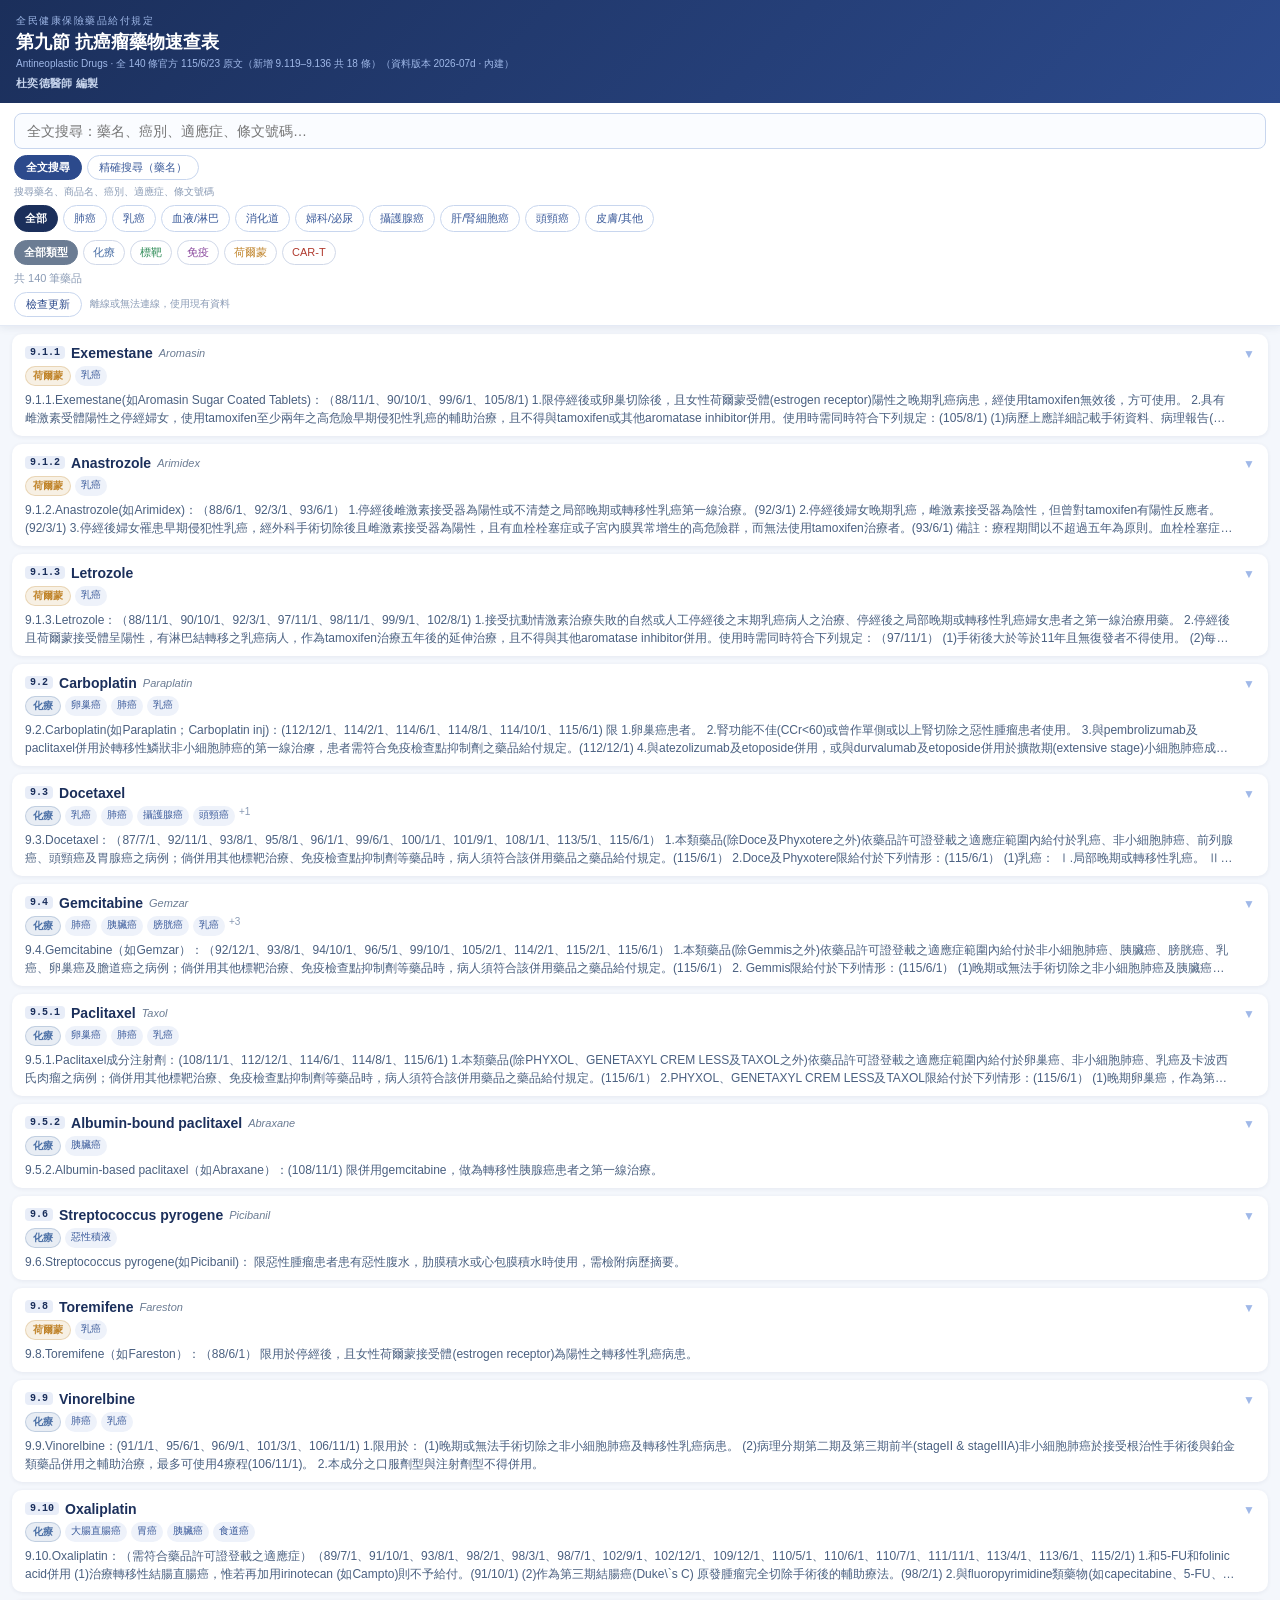
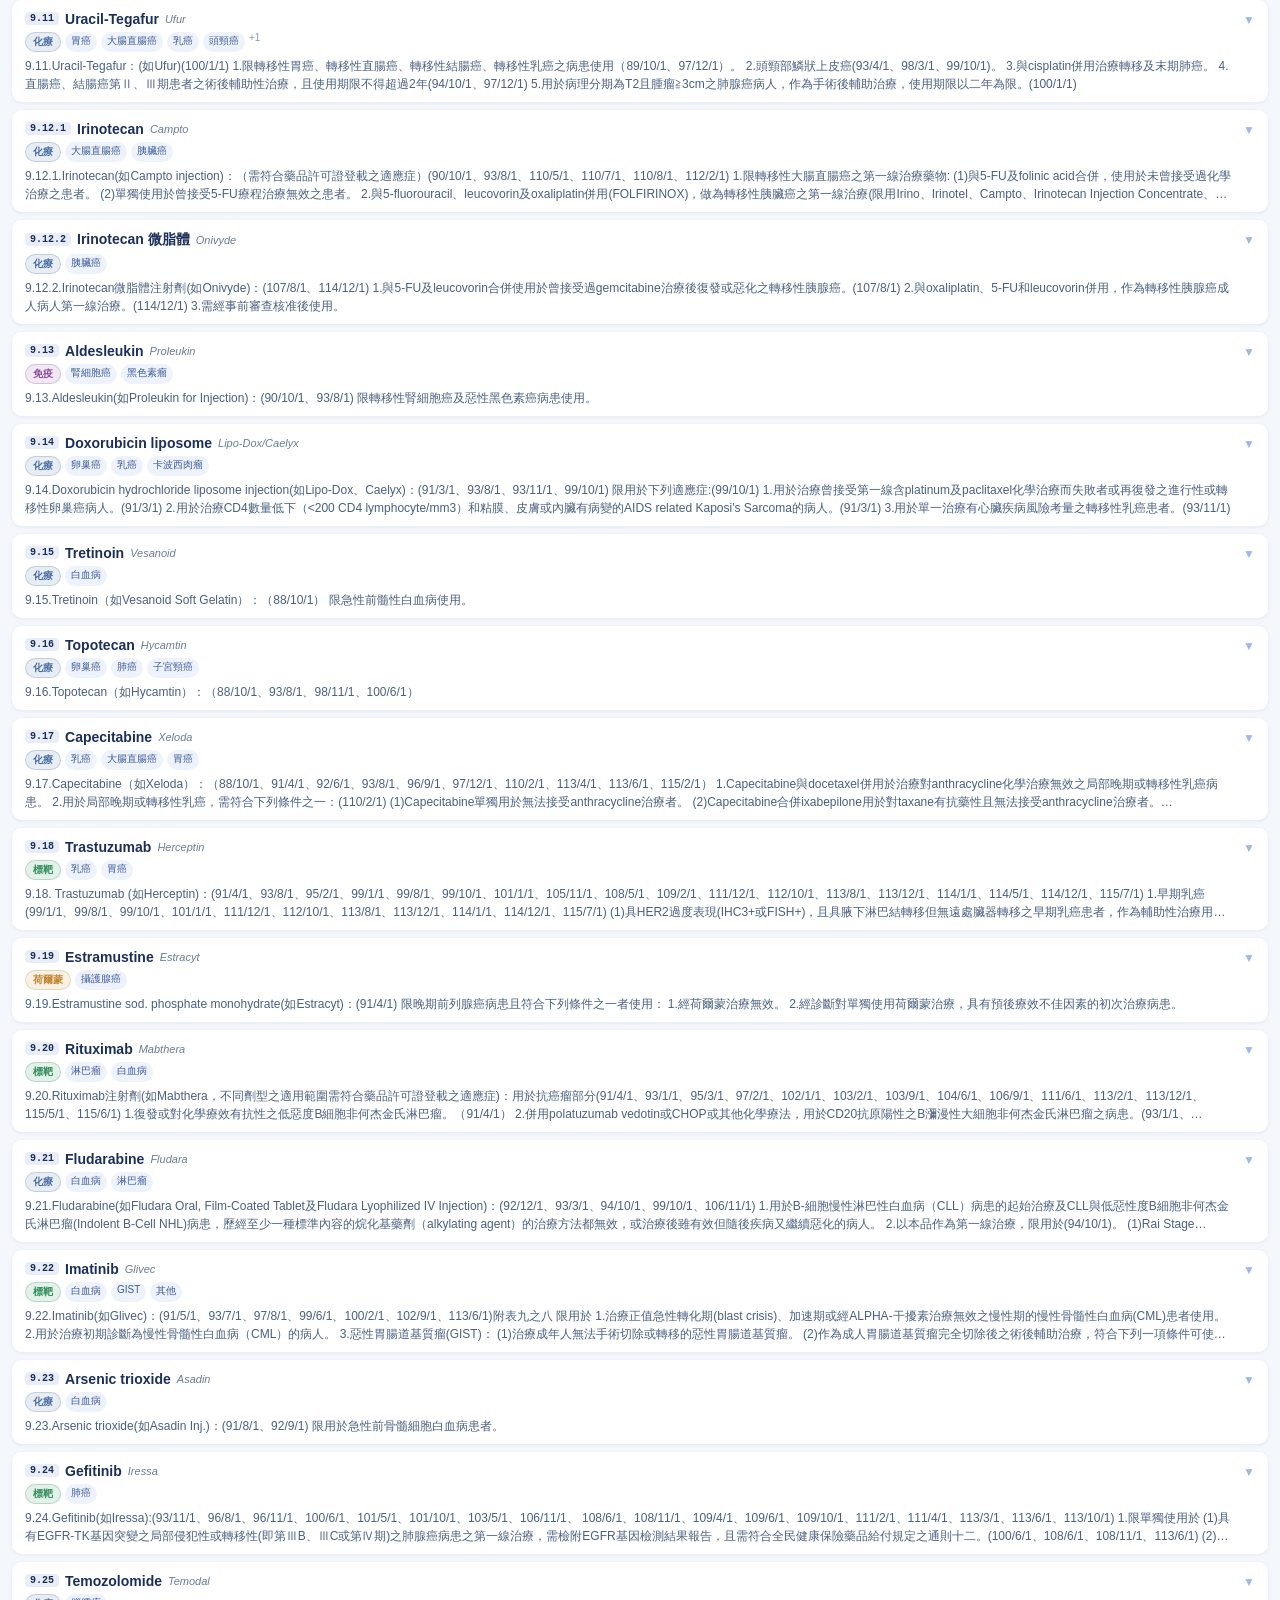
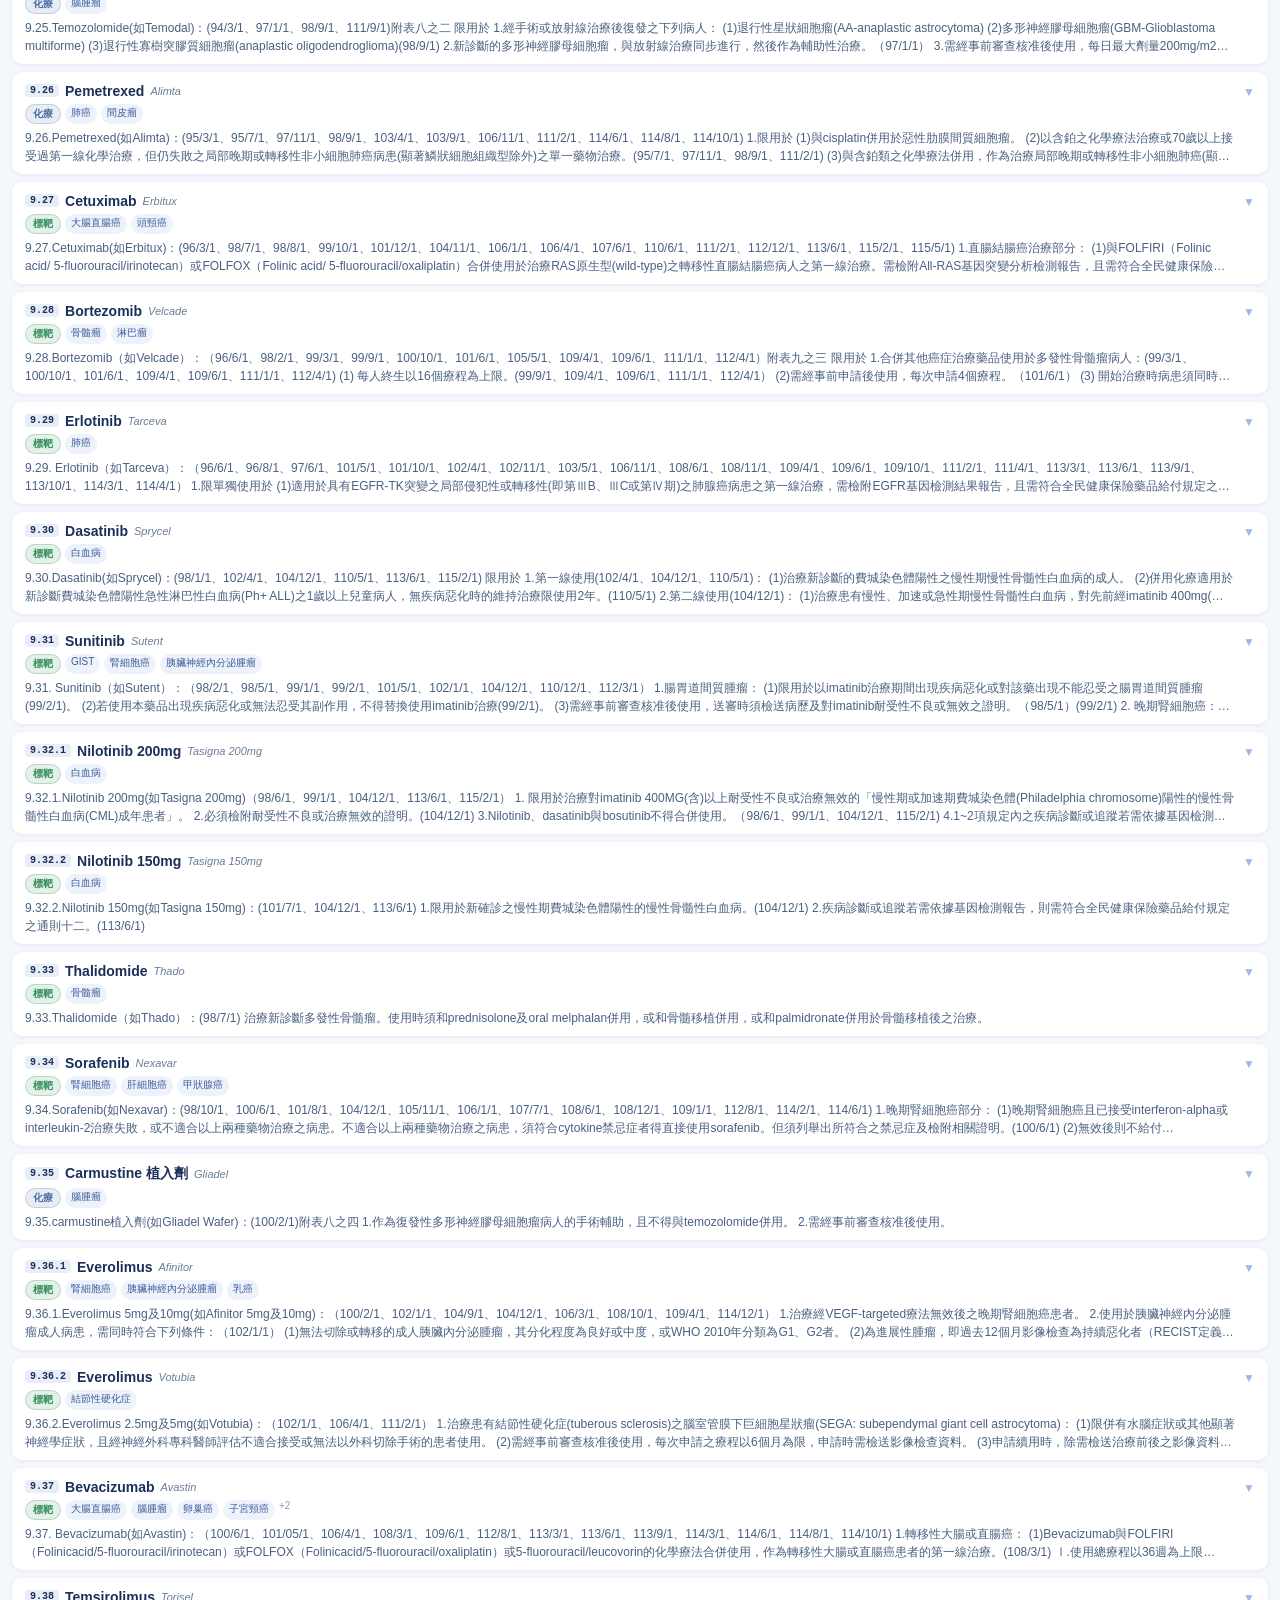
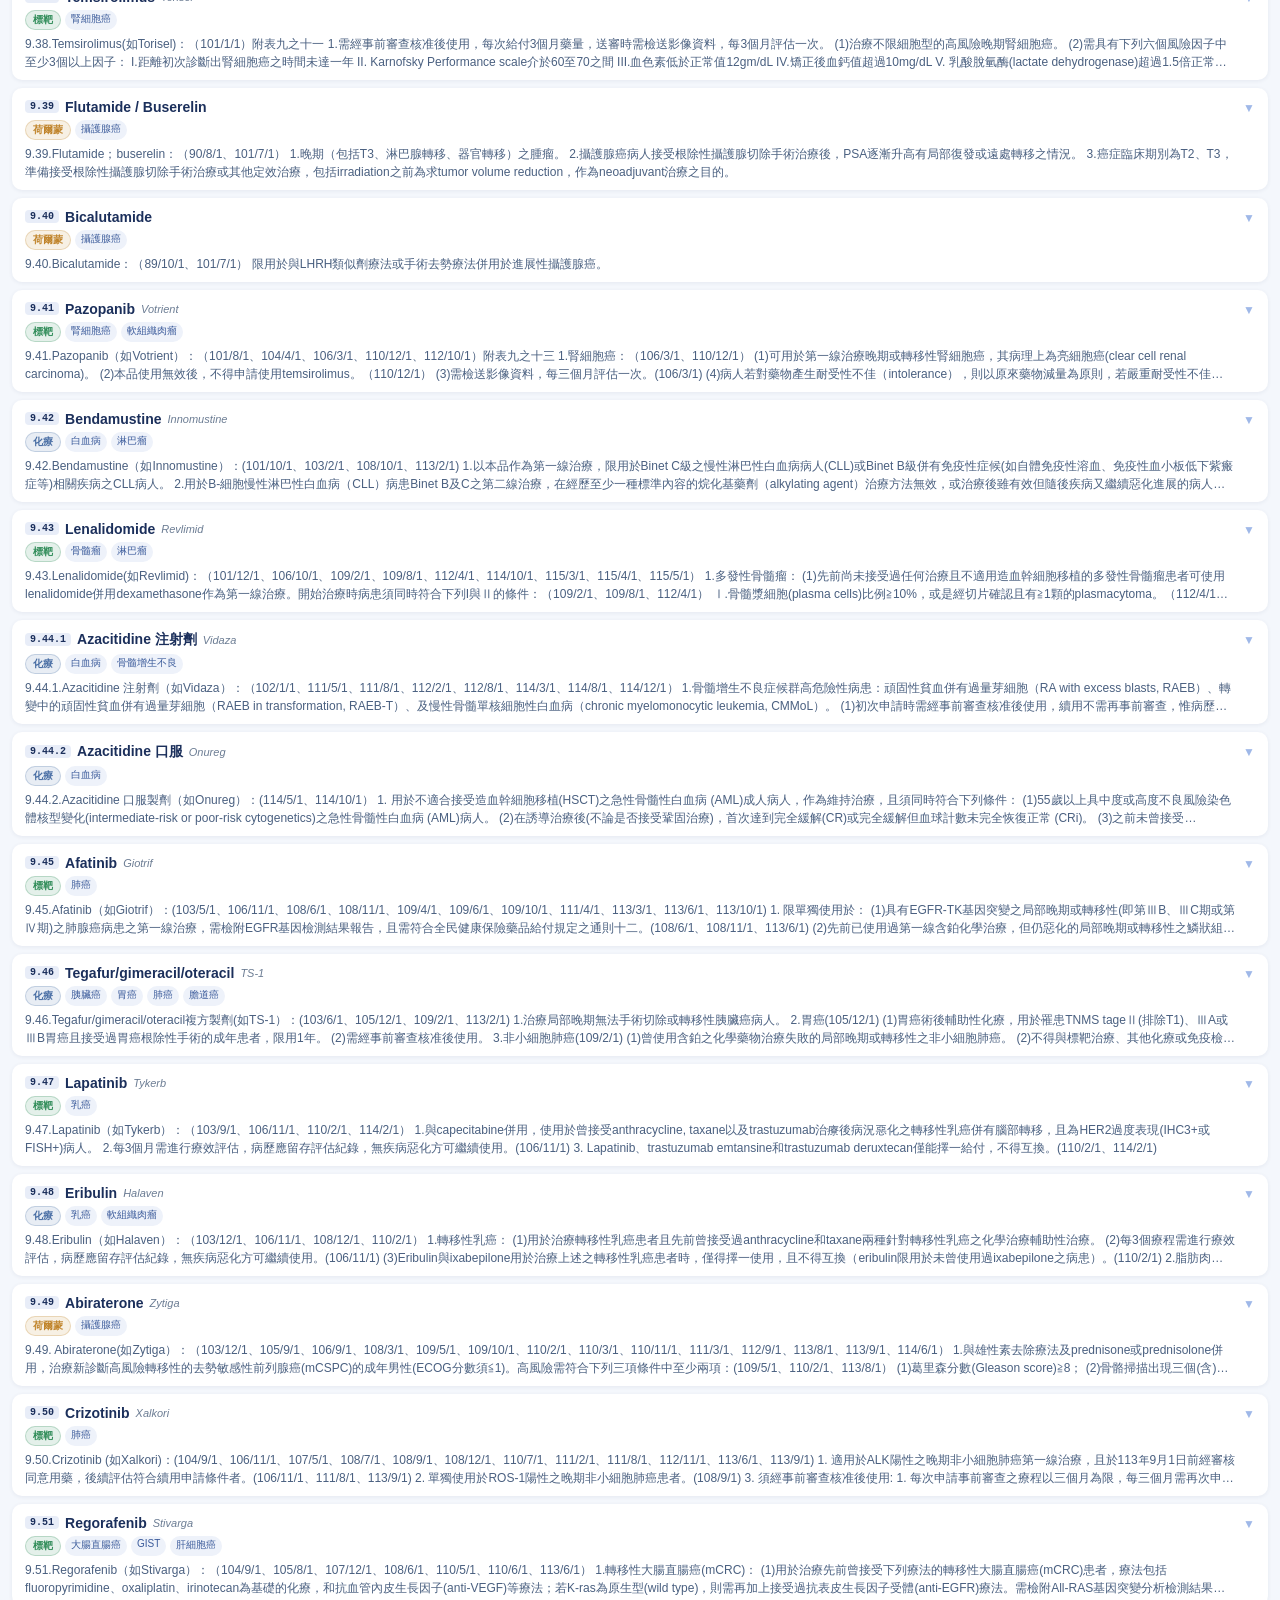
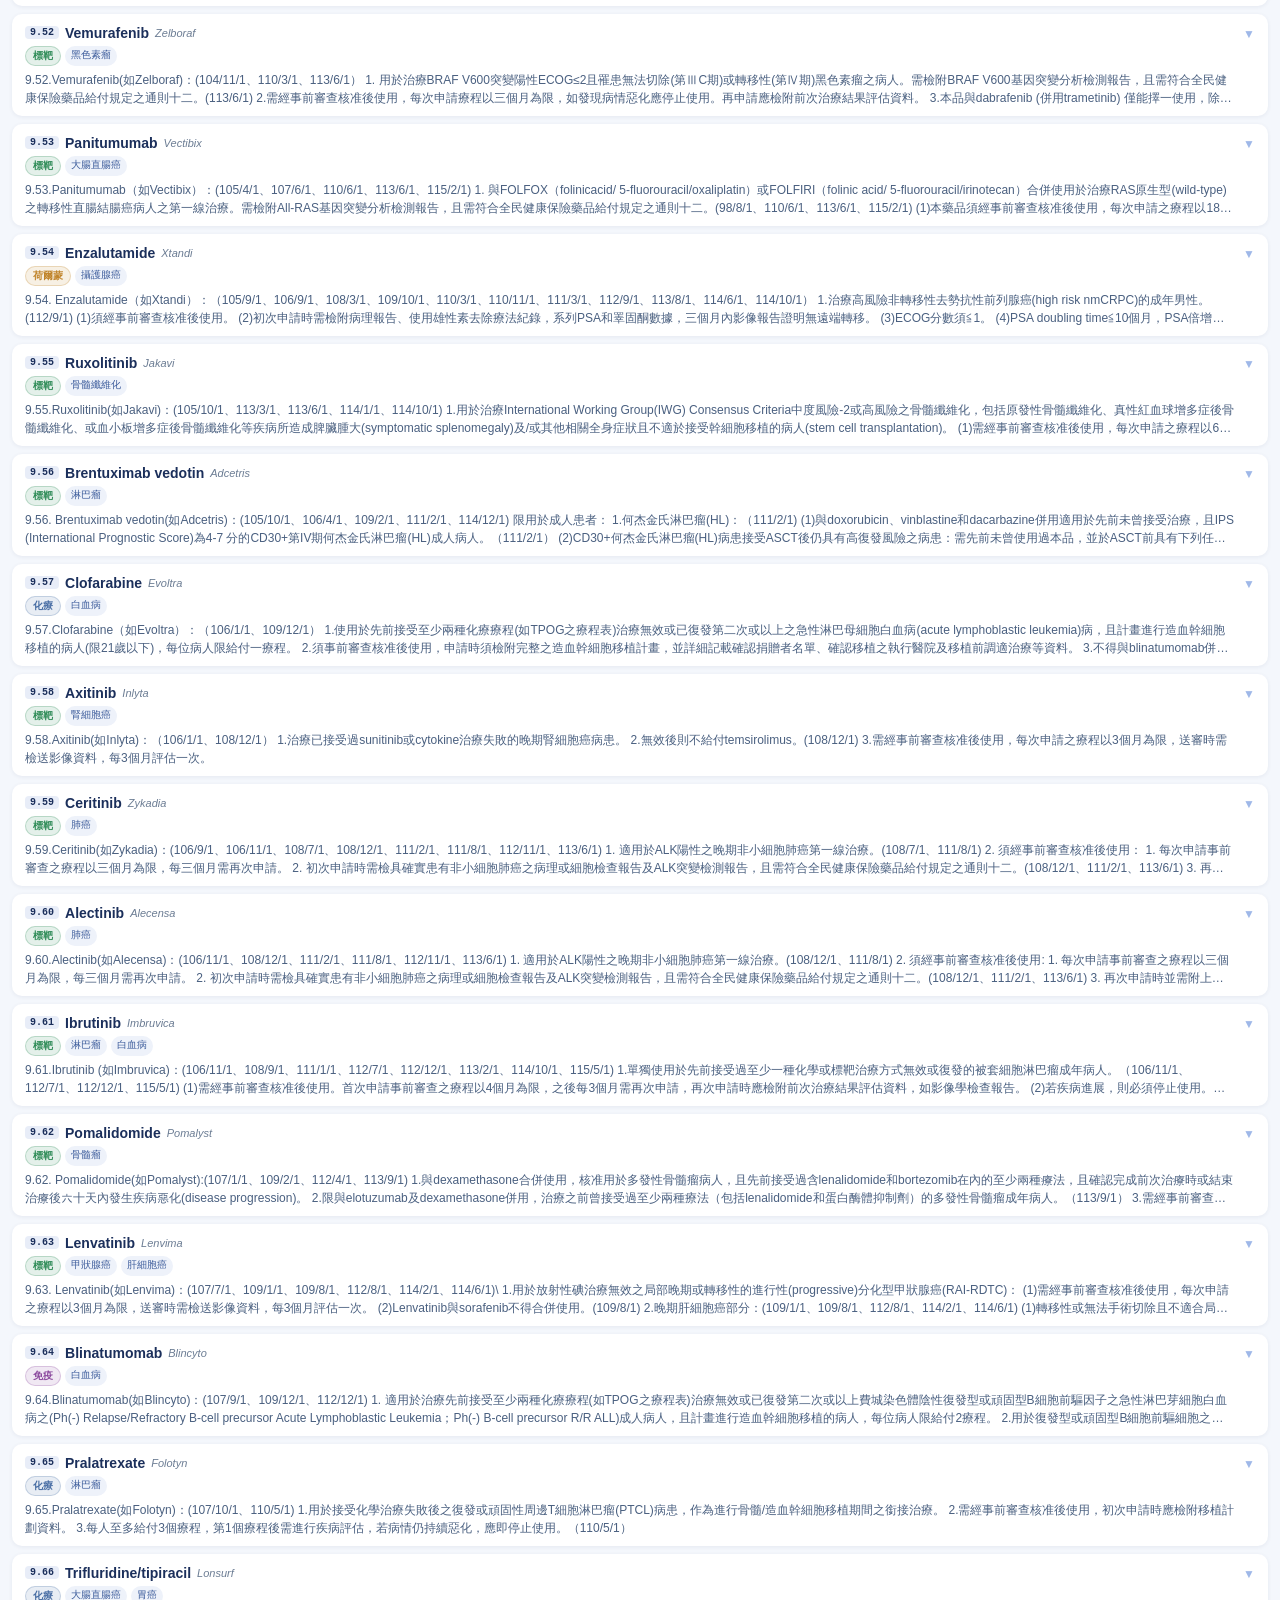
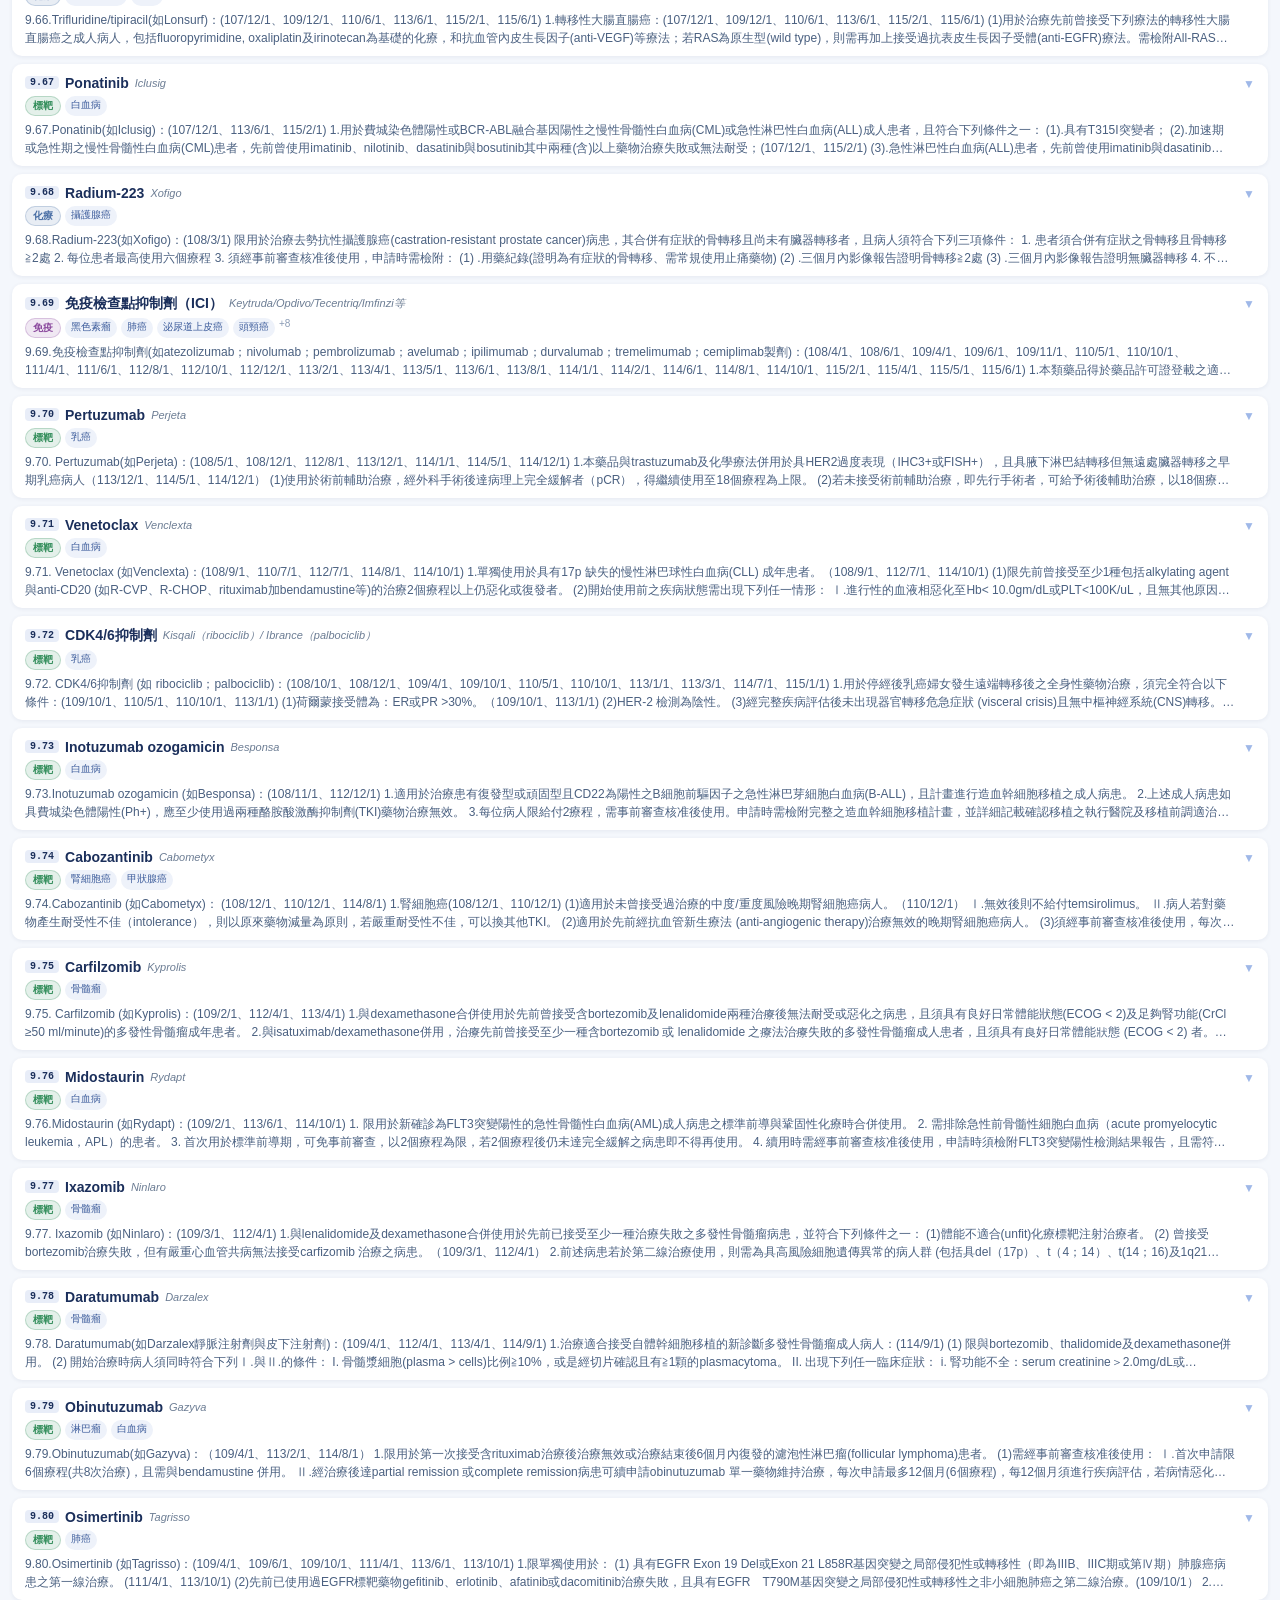
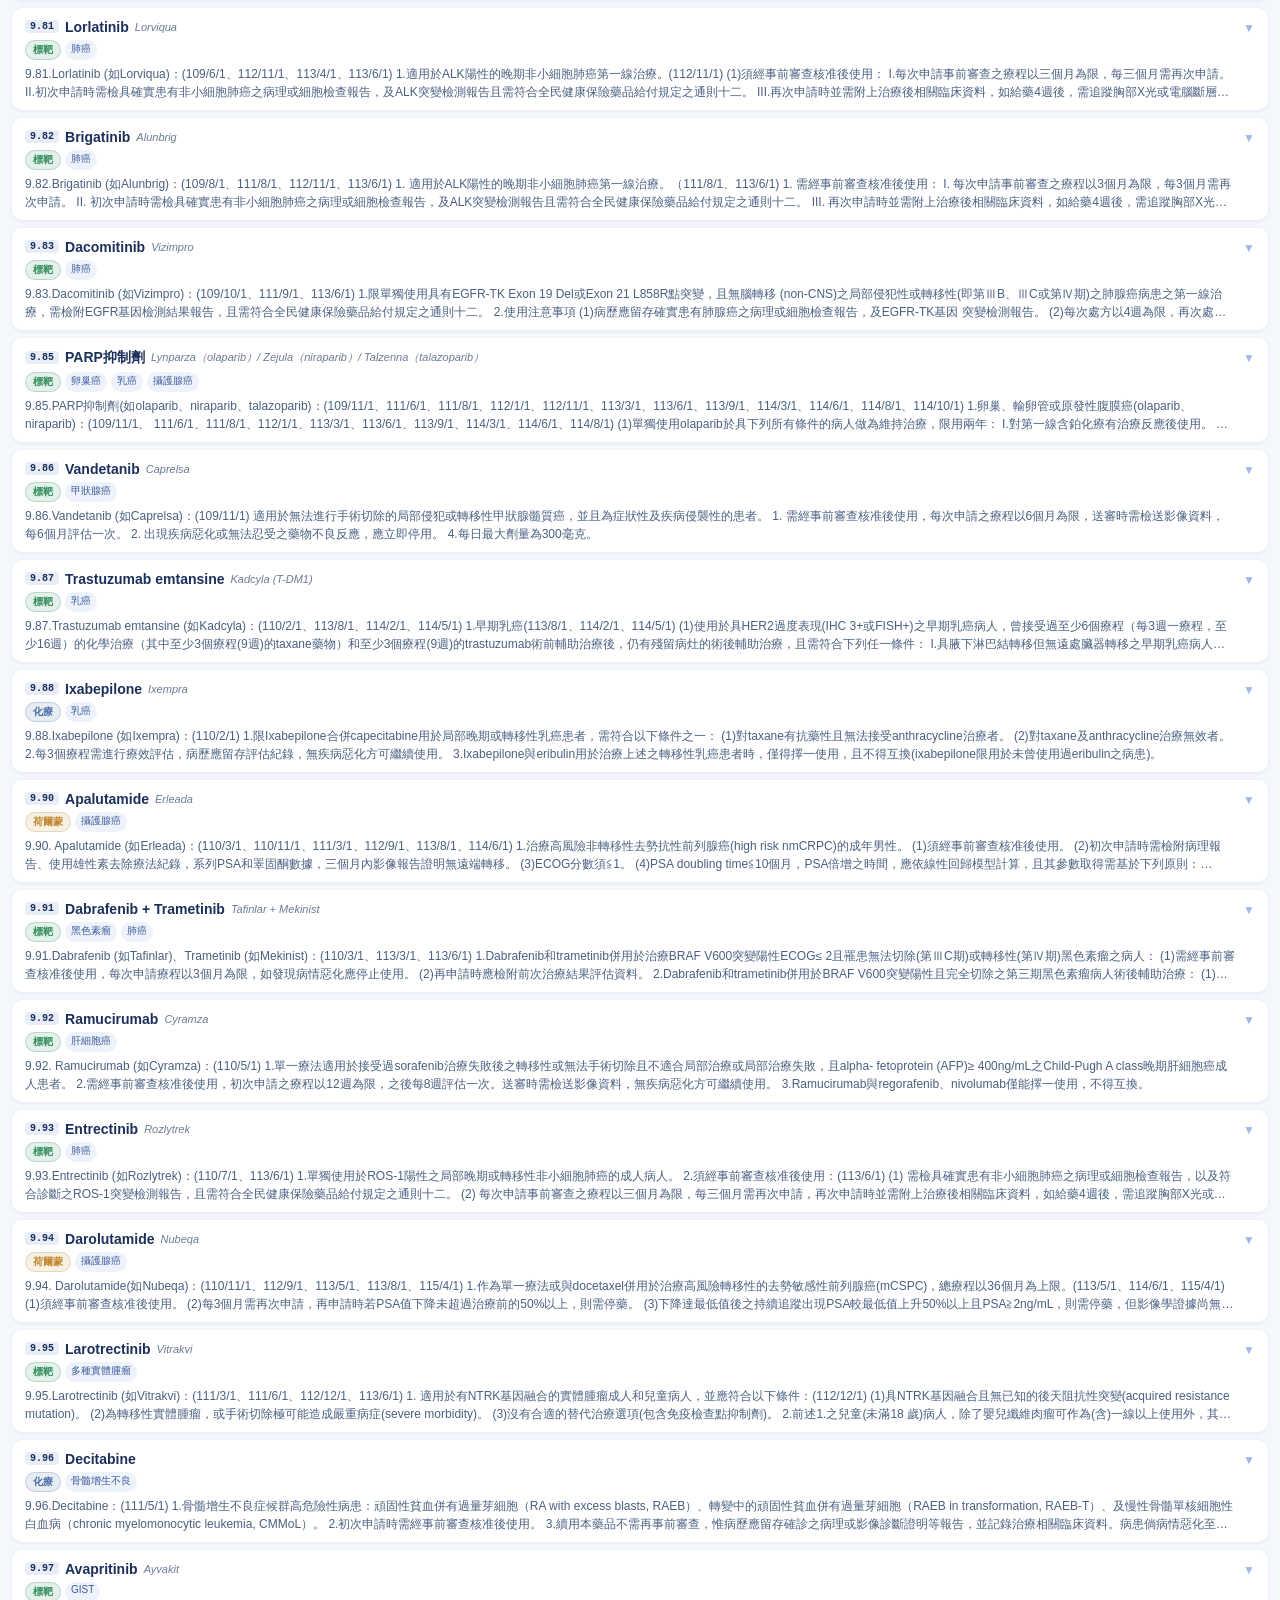
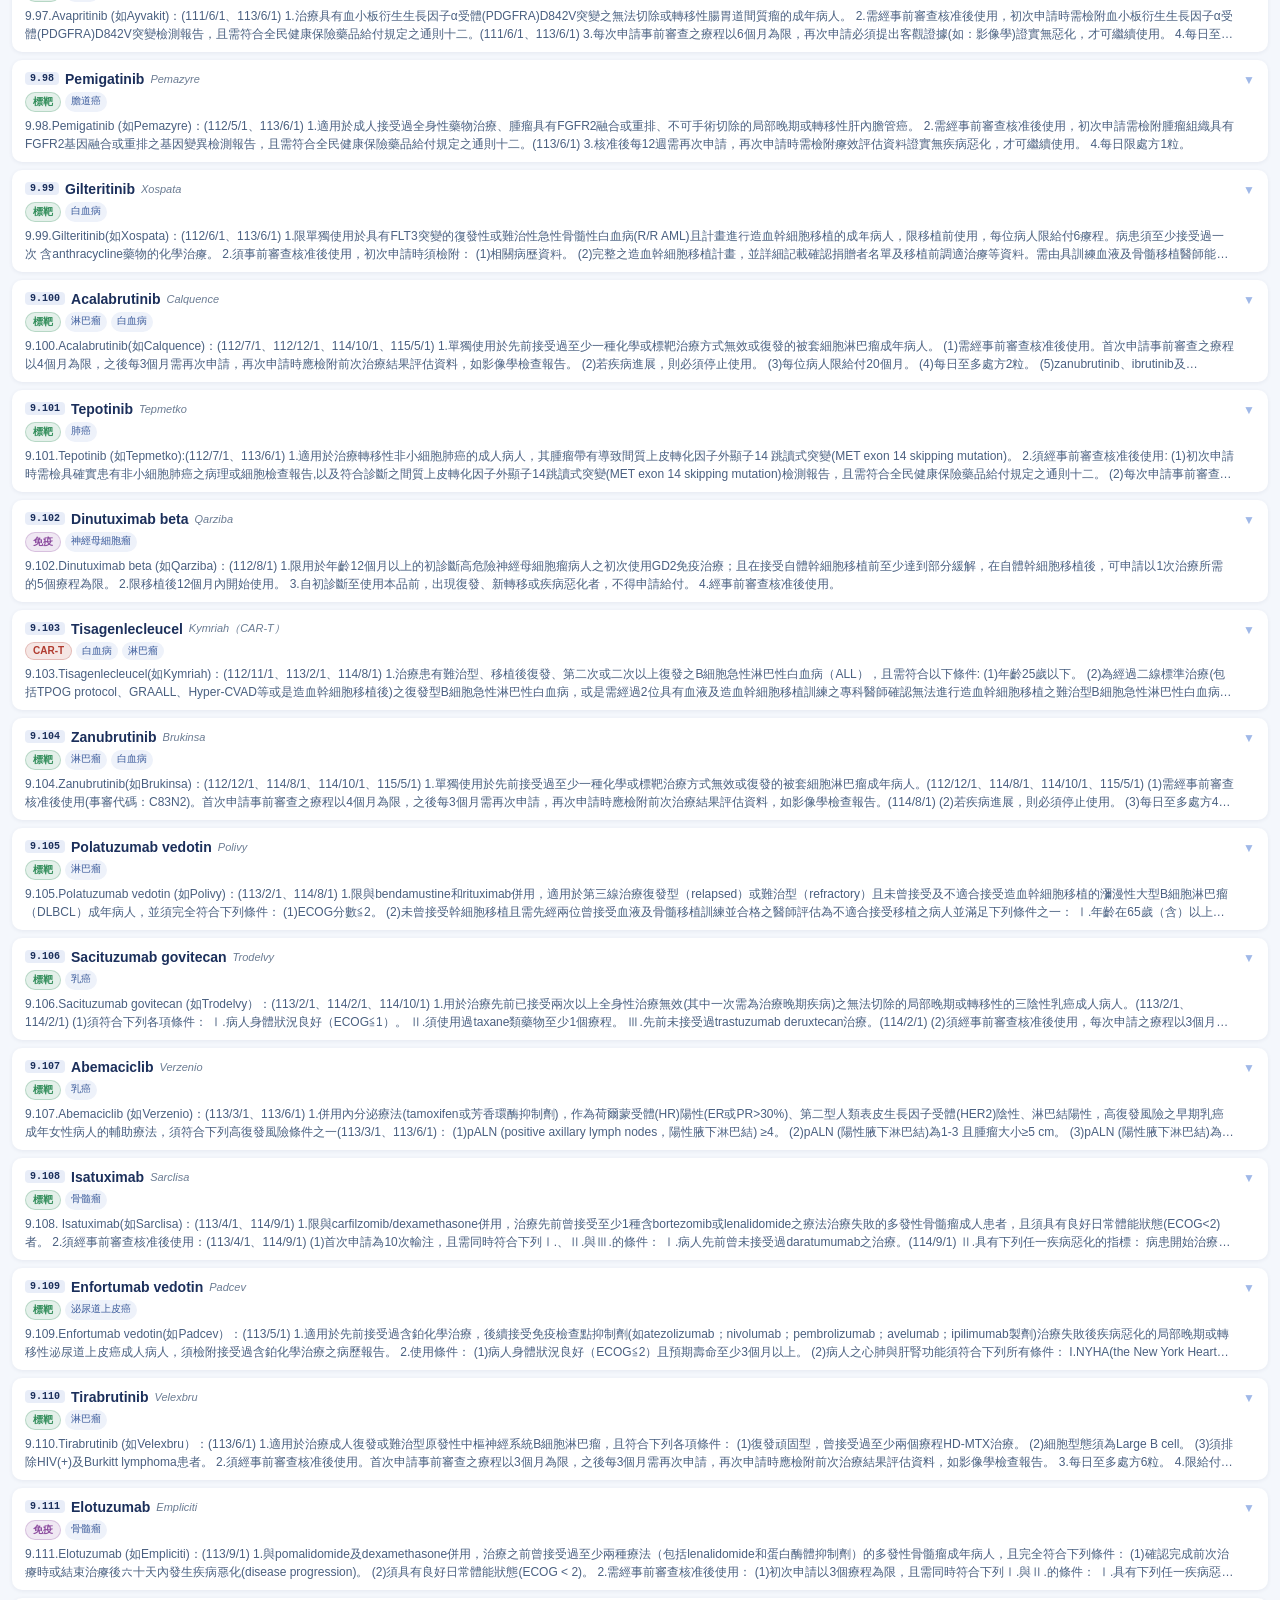
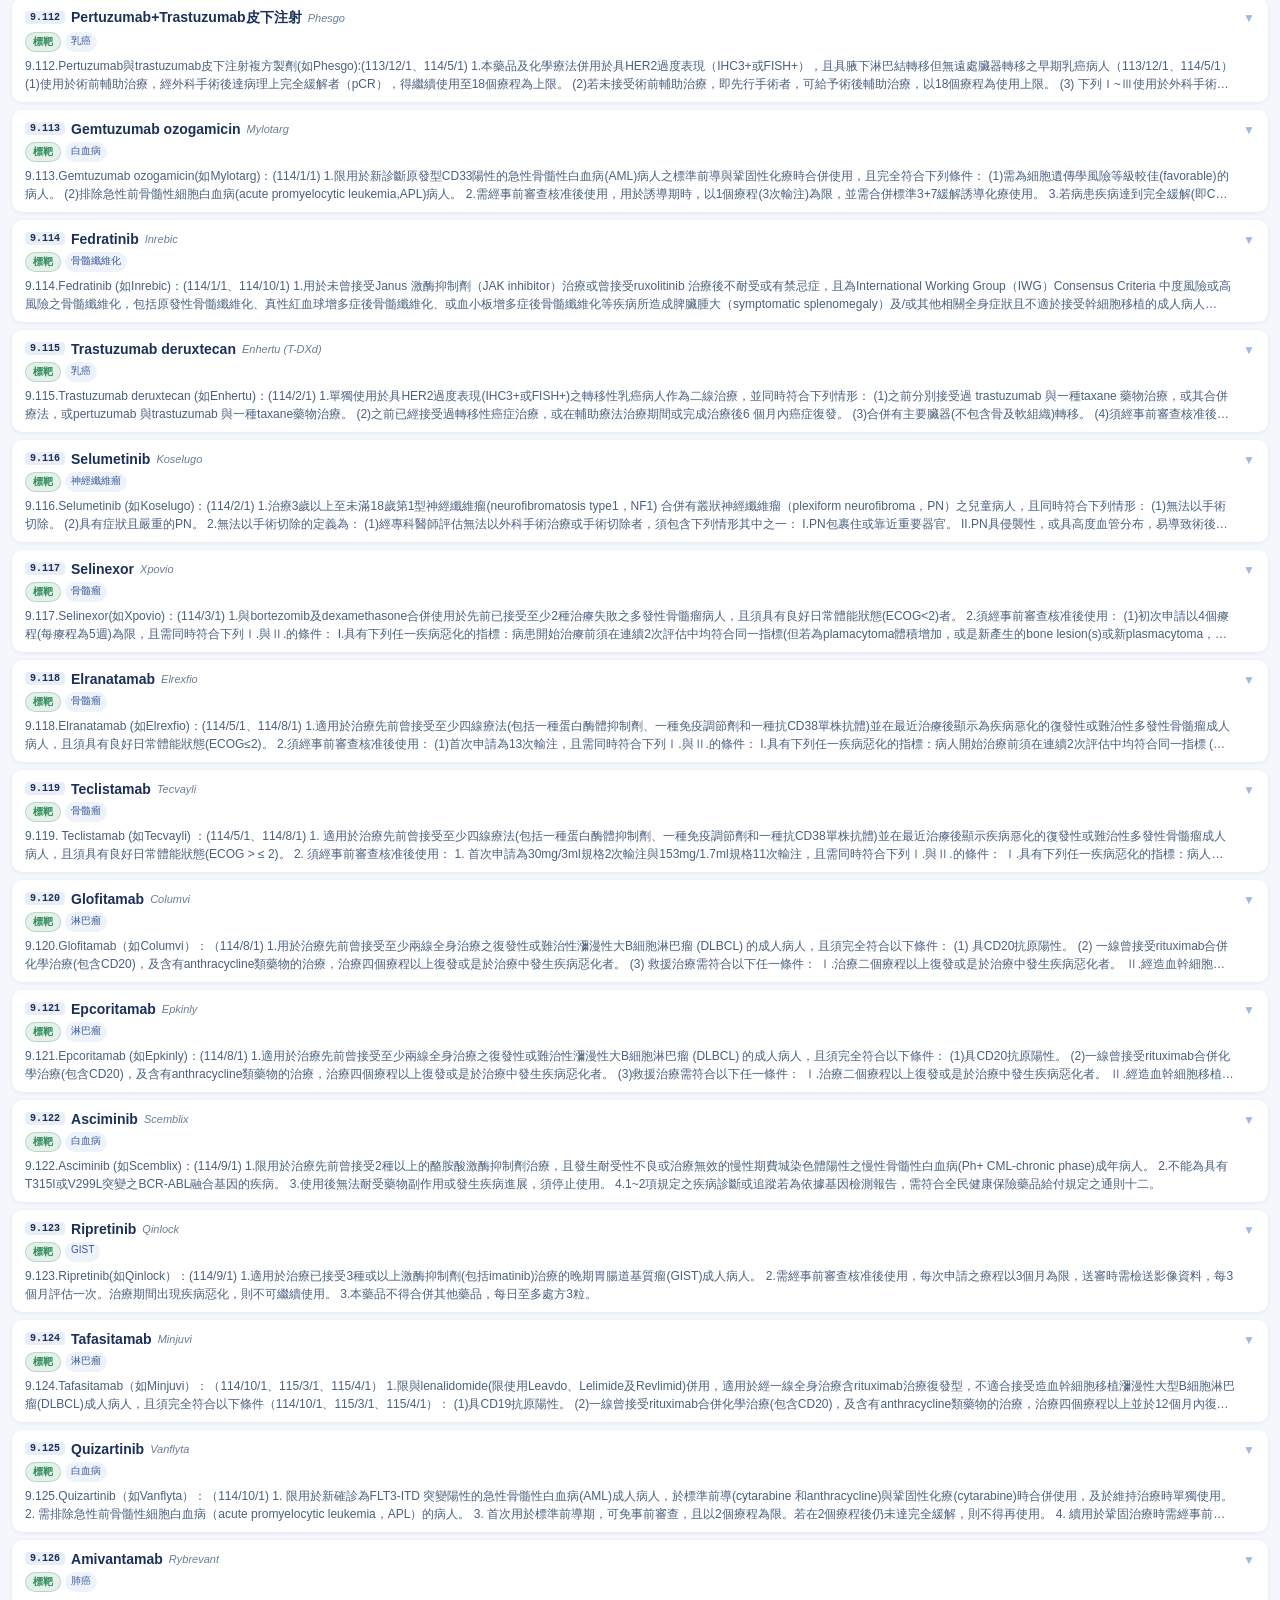
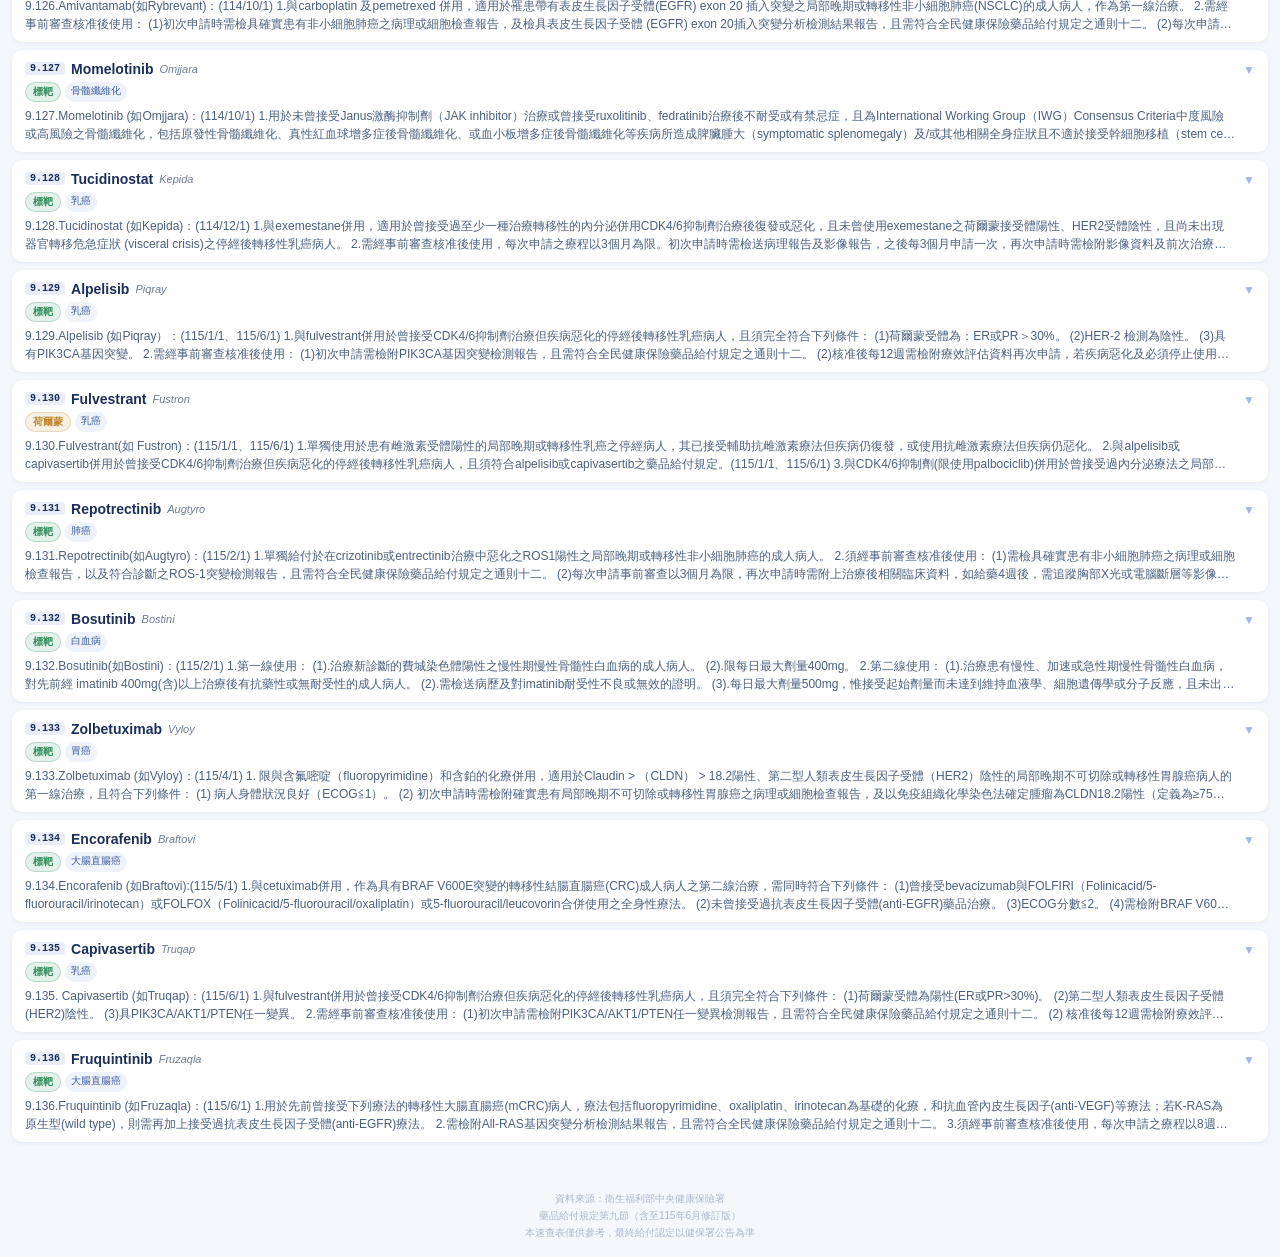
==== commit 6b7b74cf: "Add files via upload" ====
--- a/健保第九節抗癌藥物速查表.html
+++ b/健保第九節抗癌藥物速查表.html
@@ -13,6 +13,7 @@
 #hdr .eyebrow{font-size:10px;letter-spacing:1.5px;text-transform:uppercase;color:#9FB8E8;margin-bottom:3px}
 #hdr h1{font-size:18px;font-weight:700;line-height:1.25}
 #hdr .sub{font-size:10px;color:#9FB8E8;margin-top:3px}
+#hdr .author{font-size:11px;color:#C8D6EE;margin-top:5px;font-weight:600;letter-spacing:.3px}
 #ctrl{background:#fff;padding:10px 14px 8px;border-bottom:1px solid #E4EAF5;position:sticky;top:65px;z-index:99;box-shadow:0 2px 8px rgba(27,47,91,.08)}
 #search{width:100%;padding:9px 12px;border:1.5px solid #C8D6EE;border-radius:8px;font-size:14px;color:#1B2F5B;outline:none;background:#FAFCFF}
 #search:focus{border-color:#2C4A8C}
@@ -68,6 +69,7 @@
   <div class="eyebrow">全民健康保險藥品給付規定</div>
   <h1>第九節 抗癌瘤藥物速查表</h1>
   <div class="sub" id="meta-sub">Antineoplastic Drugs · 載入中…</div>
+  <div class="author">杜奕德醫師 編製</div>
 </div>
 
 <div id="ctrl">
@@ -120,7 +122,7 @@
    ✅ raw.githubusercontent.com/<帳號>/<repo>/main/nhi-ch9-data.json
    ⚠ 若把 repo 改名或改分支，這條要一起改。私人 repo 的 raw 網址帶會過期 token，不適用。 */
 const REMOTE_DATA_URL = "https://raw.githubusercontent.com/charlestutw/TWNIHCancerdrug/main/nhi-ch9-data.json";
-const EMBEDDED_SEED = {"version":"2026-07b","updated":"90 條採官方條文原文；32 條無獨立 PDF 仍為摘要","source":"衛生福利部中央健康保險署 · 藥品給付規定第九節（原文取自 info.nhi.gov.tw 條文 PDF）","groups":{"肺癌":["肺癌"],"乳癌":["乳癌"],"血液/淋巴":["白血病","淋巴瘤","骨髓瘤","骨髓增生不良","骨髓纖維化"],"消化道":["大腸直腸癌","胃癌","食道癌","胰臟癌","膽道癌","GIST","胰臟神經內分泌腫瘤"],"婦科/泌尿":["卵巢癌","子宮頸癌","泌尿道上皮癌","膀胱癌"],"攝護腺癌":["攝護腺癌"],"肝/腎細胞癌":["肝細胞癌","腎細胞癌"],"頭頸癌":["頭頸癌"],"皮膚/其他":["黑色素瘤","甲狀腺癌","神經母細胞瘤","神經纖維瘤","腦腫瘤","惡性積液","間皮瘤","多種實體腫瘤","結節性硬化症","軟組織肉瘤","卡波西肉瘤","其他"]},"drugs":[{"id":"9.1.1","name":"Exemestane","brand":"Aromasin","type":"HORMONE","cancers":["乳癌"],"verbatim":false,"eff":"","src":"","ind":"停經後ER陽性晚期乳癌（tamoxifen無效後）；早期侵犯性乳癌輔助治療（接續tamoxifen ≥2年），限3年","req":"無需事前審查"},{"id":"9.1.2","name":"Anastrozole","brand":"Arimidex","type":"HORMONE","cancers":["乳癌"],"verbatim":false,"eff":"","src":"","ind":"停經後ER陽性/不明局部晚期或轉移性乳癌第一線；早期侵犯性乳癌術後（有血栓/子宮內膜禁忌），限5年","req":"無需事前審查"},{"id":"9.1.3","name":"Letrozole","brand":"","type":"HORMONE","cancers":["乳癌"],"verbatim":false,"eff":"","src":"","ind":"停經後ER陽性晚期或轉移性乳癌第一線；tamoxifen 5年後延伸輔助治療（有淋巴轉移），限4年；早期輔助治療，限5年","req":"無需事前審查"},{"id":"9.2","name":"Carboplatin","brand":"Paraplatin","type":"CHEMO","cancers":["卵巢癌","肺癌","乳癌"],"verbatim":true,"eff":"2026-06-01","src":"9.2._20260601.pdf","ind":"9.2.Carboplatin(如 Paraplatin；Carboplatin inj)：(112/12/1、114/2/1、114/6/1、114/8/1、114/10/1、115/6/1)\n限\n1.卵巢癌患者。\n2.腎功能不佳(CCr<60)或曾作單側或以上腎切除之惡性腫瘤患者使用。\n3.與 pembrolizumab 及 paclitaxel 併用於轉移性鱗狀非小細胞肺癌的第一線治療，患者需符合免疫檢查點抑制劑之藥品給付規定。(112/12/1)\n4.與 atezolizumab 及 etoposide 併用，或與durvalumab 及 etoposide 併用於擴散期(extensive stage)小細胞肺癌成人患者時，患者需符合免疫檢查點抑制劑之藥品給付規定。(112/12/1、114/2/1)\n5.與 pembrolizumab 及 pemetrexed(限使用 Pexeda、Apeta 或 PemetrexedSandoz)併用 ， 或與atezolizumab 及 bevacizumab(限使用Alymsys、Avastin、Abevmy、Vegzelma 或 Mvasi)、paclitaxel 併用，做為轉移性且不具有EGFR/ALK/ROS-1 腫瘤基因異常的非鱗狀非小細胞肺癌的第一線治療，患者需符合免疫檢查點抑制劑之藥品給付規定。(114/6/1、114/8/1)\n6.與 pembrolizumab 及 paclitaxel 併用於早期三陰性乳癌(第 II 期至第IIIb期，cT1c N1-2或 T2-4 N0-2)病人的術前前導性治療用藥，病人需符合免疫檢查點抑制劑之藥品給付規定。(114/6/1)\n7.與amivantamab 及pemetrexed 併用於罹患帶有表皮生長因子受體(EGFR)\nexon 20插入突變之局部晚期或轉移性非小細胞肺癌(NSCLC)的成人病人，作為第一線治療。(114/10/1)\n8.與nivolumab併用於可切除（腫瘤≧4公分或淋巴結陽性N1/N2(排除N3)，且無疾病轉移 M0）之不具 EGFR 或 ALK 腫瘤基因異常之非小細胞肺癌術前輔助治療成人病人，至多 3 個療程，且病人需符合免疫檢查點抑制劑之藥品給付規定。(115/6/1)","req":"官方條文原文，生效日 2026-06-01｜來源 9.2._20260601.pdf"},{"id":"9.3","name":"Docetaxel","brand":"","type":"CHEMO","cancers":["乳癌","肺癌","攝護腺癌","頭頸癌","胃癌"],"verbatim":true,"eff":"2026-06-01","src":"9.3._20260601.pdf","ind":"9.3.Docetaxel： （87/7/1、92/11/1、93/8/1、95/8/1、96/1/1、99/6/1、100/1/1、101/9/1、108/1/1、113/5/1、115/6/1、115/8/1）\n1.本類藥品(除 Doce 之外)依藥品許可證登載之適應症範圍內給付於乳癌、非小細胞肺癌、前列腺癌、頭頸癌及胃腺癌之病例；倘併用其他標靶治療、免疫檢查點抑制劑等藥品時，病人須符合該併用藥品之藥品給付規定。(115/6/1、115/8/1）\n2.Doce 限給付於下列情形：(115/6/1、115/8/1）\n(1)乳癌：\nⅠ.局部晚期或轉移性乳癌。\nⅡ.與 anthracycline 合併使用於腋下淋巴結轉移之早期乳癌之術後輔助性化學治療。(99/6/1)\nⅢ.早期乳癌手術後，經診斷為三陰性反應且無淋巴轉移的病人，得作為與cyclophosphamide併用doxorubicin的化學輔助療法。(101/9/1）\n(2)非小細胞肺癌：局部晚期或轉移性非小細胞肺癌。\n(3)前列腺癌：\nⅠ.於荷爾蒙治療失敗之轉移性前列腺癌。\nⅡ.與 darolutamide 併用於治療高風險轉移性的去勢敏感性前列腺癌(mCSPC)，患者需符合 darolutamide 之藥品給付規定。\n(113/5/1)\n(4)頭頸癌：限局部晚期且無遠端轉移之頭頸部鱗狀細胞癌且無法手術切除者，與cisplatin及5-fluorouracil併用，作為放射治療前的引導治療，限使用4個療程。(100/1/1)\n(5)胃腺癌：晚期胃腺癌患者，包括胃食道接合處之腺癌(108/1/1)","req":"官方條文原文，生效日 2026-06-01｜來源 9.3._20260601.pdf"},{"id":"9.4","name":"Gemcitabine","brand":"Gemzar","type":"CHEMO","cancers":["肺癌","胰臟癌","膀胱癌","乳癌","卵巢癌","膽道癌","泌尿道上皮癌"],"verbatim":true,"eff":"2026-06-01","src":"9.4._20260601.pdf","ind":"9.4.Gemcitabine（如Gemzar） ： （92/12/1、93/8/1、94/10/1、96/5/1、99/10/1、105/2/1、114/2/1、115/2/1、115/6/1）\n1.本類藥品(除Gemmis之外)依藥品許可證登載之適應症範圍內給付於非小細胞肺癌、胰臟癌、膀胱癌、乳癌、卵巢癌及膽道癌之病例；倘併用其他標靶治療、免疫檢查點抑制劑等藥品時，病人須符合該併用藥品之藥品給付規定。(115/6/1）\n2.Gemmis限給付於下列情形：(115/6/1）\n(1)晚期或無法手術切除之非小細胞肺癌及胰臟癌病患。\n(2)晚期膀胱癌病患。（92/12/1）\n(3)Gemcitabine與paclitaxel併用，可使用於曾經使用過anthracycline之局部復發且無法手術切除或轉移性之乳癌病患。 （94/10/1）\n(4)用於曾經使用含鉑類藥物(platinum-based)治療後復發且間隔至少6個月之卵巢癌，作為第二線治療。（96/5/1、99/10/1）\n(5)無法手術切除或晚期或復發之膽道癌(含肝內膽管)病患。\n（105/2/1）\n(6)與durvalumab及cisplatin併用於治療局部晚期或轉移性未接受治療或不可手術之膽道癌(biliary tract cancer)成人病人(壺腹癌除外)，患者需符合免疫檢查點抑制劑之藥品給付規定。 （114/2/1)\n(7)與nivolumab及cisplatin併用於無法切除或轉移性泌尿道上皮癌成人病人的第一線治療，病人需符合免疫檢查點抑制劑之藥品給付規定，且至多6個療程。 （115/2/1)","req":"官方條文原文，生效日 2026-06-01｜來源 9.4._20260601.pdf"},{"id":"9.5.1","name":"Paclitaxel","brand":"Taxol","type":"CHEMO","cancers":["卵巢癌","肺癌","乳癌"],"verbatim":true,"eff":"2026-06-01","src":"9.5.1._20260601.pdf","ind":"9.5.1.Paclitaxel成分注射劑：(108/11/1、112/12/1、114/6/1、114/8/1、115/6/1)\n1.本類藥品(除PHYXOL、GENETAXYL CREM LESS及TAXOL 之外)依藥品許可證登載之適應症範圍內給付於卵巢癌、非小細胞肺癌、乳癌及卡波西氏肉瘤之病例；倘併用其他標靶治療、免疫檢查點抑制劑等藥品時，病人須符合該併用藥品之藥品給付規定。\n(115/6/1）\n2.PHYXOL、GENETAXYL CREM LESS及TAXOL 限給付於下列情形：\n(115/6/1）\n(1)晚期卵巢癌，作為第一線治療時需與cisplatin併用。\n(94/1/1)\n(2)非小細胞肺癌，作為第一線用藥時需與cisplatin併用。\n(94/1/1)\n(3)與pembrolizumab及carboplatin併用於轉移性鱗狀非小細胞肺癌的第一線治療，患者需符合免疫檢查點抑制劑之藥品給付規定。(112/12/1)\n(4)已使用合併療法(除非有禁忌症、至少應包括使用anthracycline)失敗的轉移性乳癌患者。 （91/4/1、94/1/1)\n(5)腋下淋巴轉移之乳癌且動情素受體為陰性之患者，paclitaxel可作為接續含doxorubicin在內之輔助化學治療。（91/4/1、94/1/1、98/8/1)\n(6)卡波西氏肉瘤第二線用藥。（88/11/1）\n(7)與pembrolizumab及carboplatin併用於早期三陰性乳癌(第II期至第 IIIb期，cT1c N1-2或 T2-4 N0-2)病人的術前前導性治療用藥，病人需符合免疫檢查點抑制劑之藥品給付規定。\n(114/6/1)\n(8)與atezolizumab及bevacizumab(限使用 Alymsys、Avastin、Abevmy、Vegzelma或Mvasi)、carboplatin併用於轉移性非鱗狀非小細胞肺癌第一線治療，患者需符合免疫檢查點抑制劑之藥品給付規定。(114/6/1、114/8/1)","req":"官方條文原文，生效日 2026-06-01｜來源 9.5.1._20260601.pdf"},{"id":"9.5.2","name":"Albumin-bound paclitaxel","brand":"Abraxane","type":"CHEMO","cancers":["胰臟癌"],"verbatim":true,"eff":"2026-06-01","src":"9.5._20260601.pdf","ind":"9.5.Paclitaxel成分劑： （88/8/1、88/11/1、89/6/1、89/10/1、91/4/1、91/8/1、93/8/1、94/1/1、98/8/1、108/11/1、112/12/1、114/6/1、114/8/1、115/6/1）\n9.5.1.Paclitaxel成分注射劑：(108/11/1、112/12/1、114/6/1、114/8/1、115/6/1)\n1.本類藥品(除PHYXOL、GENETAXYL CREM LESS及TAXOL 之外)依藥品許可證登載之適應症範圍內給付於卵巢癌、非小細胞肺癌、乳癌及卡波西氏肉瘤之病例；倘併用其他標靶治療、免疫檢查點抑制劑等藥品時，病人須符合該併用藥品之藥品給付規定。\n(115/6/1）\n2.PHYXOL、GENETAXYL CREM LESS及TAXOL 限給付於下列情形：\n(115/6/1）\n(1)晚期卵巢癌，作為第一線治療時需與cisplatin併用。\n(94/1/1)\n(2)非小細胞肺癌，作為第一線用藥時需與cisplatin併用。\n(94/1/1)\n(3)與pembrolizumab及carboplatin併用於轉移性鱗狀非小細胞肺癌的第一線治療，患者需符合免疫檢查點抑制劑之藥品給付規定。(112/12/1)\n(4)已使用合併療法(除非有禁忌症、至少應包括使用anthracycline)失敗的轉移性乳癌患者。 （91/4/1、94/1/1)\n(5)腋下淋巴轉移之乳癌且動情素受體為陰性之患者，paclitaxel可作為接續含doxorubicin在內之輔助化學治療。（91/4/1、94/1/1、98/8/1)\n(6)卡波西氏肉瘤第二線用藥。（88/11/1）\n(7)與pembrolizumab及carboplatin併用於早期三陰性乳癌(第II期至第 IIIb期，cT1c N1-2或 T2-4 N0-2)病人的術前前導性治療用藥，病人需符合免疫檢查點抑制劑之藥品給付規定。\n(114/6/1)\n(8)與atezolizumab及bevacizumab(限使用 Alymsys、Avastin、Abevmy、Vegzelma或Mvasi)、carboplatin併用於轉移性非鱗狀非小細胞肺癌第一線治療，患者需符合免疫檢查點抑制劑之藥品給付規定。(114/6/1、114/8/1)\n9.5.2.Albumin-based paclitaxel（如Abraxane） ：(108/11/1)\n限併用 gemcitabine，做為轉移性胰腺癌患者之第一線治療。","req":"官方條文原文，生效日 2026-06-01｜來源 9.5._20260601.pdf"},{"id":"9.6","name":"Streptococcus pyrogene","brand":"Picibanil","type":"CHEMO","cancers":["惡性積液"],"verbatim":false,"eff":"","src":"","ind":"惡性腹水、肋膜積水或心包膜積水","req":"需附病歷摘要"},{"id":"9.8","name":"Toremifene","brand":"Fareston","type":"HORMONE","cancers":["乳癌"],"verbatim":false,"eff":"","src":"","ind":"停經後ER陽性轉移性乳癌","req":"無需事前審查"},{"id":"9.9","name":"Vinorelbine","brand":"","type":"CHEMO","cancers":["肺癌","乳癌"],"verbatim":false,"eff":"","src":"","ind":"晚期/無法手術NSCLC；轉移性乳癌；二、三期NSCLC術後輔助（+鉑金類，限4療程）","req":"無需事前審查"},{"id":"9.10","name":"Oxaliplatin","brand":"","type":"CHEMO","cancers":["大腸直腸癌","胃癌","胰臟癌","食道癌"],"verbatim":true,"eff":"2022-11-01","src":"9.10._20221101.pdf","ind":"9.10.Oxaliplatin： （需符合藥品許可證登載之適應症） （89/7/1、91/10/1、93/8/1、98/2/1、98/3/1、98/7/1、102/9/1、102/12/1、109/12/1、110/5/1、110/6/1、110/7/1、111/11/1)\n1.和5-FU 和 folinic acid 併用\n(1)治療轉移性結腸直腸癌，惟若再加用 irinotecan (如 Campto)則不予給付。(91/10/1)\n(2)作為第三期結腸癌(Duke`s C) 原發腫瘤完全切除手術後的輔助療法。(98/2/1)\n2.與 fluoropyrimidine 類藥物(如 capecitabine、5-FU、UFUR，但不包含TS-1)併用，可用於局部晚期及復發/轉移性胃癌之治療。(須依藥品許可證登載之適應症使用)。(98/2/1、98/3/1、98/7/1、102/9/1、102/12/1、109/12/1）\n3.與5-fluorouracil、leucovorin 及 irinotecan 併用(FOLFIRINOX)，作為轉移性胰臟癌之第一線治療。(110/5/1、110/6/1、110/7/1、111/11/1)","req":"官方條文原文，生效日 2022-11-01｜來源 9.10._20221101.pdf"},{"id":"9.11","name":"Uracil-Tegafur","brand":"Ufur","type":"CHEMO","cancers":["胃癌","大腸直腸癌","乳癌","頭頸癌","肺癌"],"verbatim":false,"eff":"","src":"","ind":"轉移性胃/直腸/結腸/乳癌；頭頸鱗狀上皮癌；與cisplatin用於轉移/末期肺癌；第II、III期直/結腸癌術後輔助（限2年）；T2且≥3cm肺腺癌術後（限2年）","req":"無需事前審查"},{"id":"9.12.1","name":"Irinotecan","brand":"Campto","type":"CHEMO","cancers":["大腸直腸癌","胰臟癌"],"verbatim":false,"eff":"","src":"","ind":"轉移性大腸直腸癌第一線（+5-FU+folinic acid）；單用（5-FU失敗後）；FOLFIRINOX用於轉移性胰臟癌","req":"無需事前審查"},{"id":"9.12.2","name":"Irinotecan 微脂體","brand":"Onivyde","type":"CHEMO","cancers":["胰臟癌"],"verbatim":true,"eff":"2025-12-01","src":"9.12.2._20251201.pdf","ind":"9.12.2.Irinotecan微脂體注射劑(如Onivyde)：(107/8/1、114/12/1)\n1.與5-FU 及 leucovorin 合併使用於曾接受過 gemcitabine 治療後復發或惡化之轉移性胰腺癌。(107/8/1)\n2.與oxaliplatin、5-FU 和 leucovorin 併用，作為轉移性胰腺癌成人病人第一線治療。(114/12/1)\n3.需經事前審查核准後使用。","req":"官方條文原文，生效日 2025-12-01｜來源 9.12.2._20251201.pdf"},{"id":"9.13","name":"Aldesleukin","brand":"Proleukin","type":"IMMUNO","cancers":["腎細胞癌","黑色素瘤"],"verbatim":false,"eff":"","src":"","ind":"轉移性腎細胞癌；惡性黑色素癌","req":"無需事前審查"},{"id":"9.14","name":"Doxorubicin liposome","brand":"Lipo-Dox/Caelyx","type":"CHEMO","cancers":["卵巢癌","乳癌","卡波西肉瘤"],"verbatim":false,"eff":"","src":"","ind":"卵巢癌（platinum+paclitaxel失敗後）；轉移性乳癌（心臟疾病風險考量）；AIDS相關卡波西肉瘤（CD4<200）","req":"無需事前審查"},{"id":"9.15","name":"Tretinoin","brand":"Vesanoid","type":"CHEMO","cancers":["白血病"],"verbatim":false,"eff":"","src":"","ind":"急性前髓性白血病（APL）","req":"無需事前審查"},{"id":"9.16","name":"Topotecan","brand":"Hycamtin","type":"CHEMO","cancers":["卵巢癌","肺癌","子宮頸癌"],"verbatim":false,"eff":"","src":"","ind":"卵巢癌及SCLC第二線（platinum第一線後）；+cisplatin用於復發/持續性IVB期子宮頸癌","req":"無需事前審查"},{"id":"9.17","name":"Capecitabine","brand":"Xeloda","type":"CHEMO","cancers":["乳癌","大腸直腸癌","胃癌"],"verbatim":false,"eff":"","src":"","ind":"+docetaxel用於轉移性乳癌（anthracycline失敗）；轉移性大腸直腸癌第一線；第三期結腸癌術後輔助（限8療程）；+platinum用於晚期胃癌第一線；+nivolumab+oxaliplatin用於晚期不具HER2胃癌","req":"無需事前審查"},{"id":"9.18","name":"Trastuzumab","brand":"Herceptin","type":"TARGETED","cancers":["乳癌","胃癌"],"verbatim":true,"eff":"2026-07-01","src":"9.18._20260701.pdf","ind":"9.18. Trastuzumab (如 Herceptin)：(91/4/1、93/8/1、95/2/1、99/1/1、99/8/1、99/10/1、101/1/1、105/11/1、108/5/1、109/2/1、111/12/1、112/10/1、113/8/1、113/12/1、114/1/1、114/5/1、114/12/1、115/7/1)\n1.早期乳癌(99/1/1、99/8/1、99/10/1、101/1/1、111/12/1、112/10/1、113/8/1、113/12/1、114/1/1、114/12/1、115/7/1)\n(1)具 HER2過度表現(IHC3+或 FISH+)，且具腋下淋巴結轉移但無遠處臟器轉移之早期乳癌患者，作為輔助性治療用藥(事審代碼：C50P2)：\n(99/8/1、99/10/1、101/1/1、111/12/1、112/10/1、113/8/1、113/12/1、114/1/1、114/12/1、115/7/1)。\nⅠ.若本藥品使用於手術前之輔助治療，依下列術後情形使用：\n(113/8/1、113/12/1、114/1/1、114/12/1、115/7/1)\ni.外科手術後達病理上緩解（pCR） ：本藥品、pertuzumab 併用本藥品或 pertuzumab 與 trastuzumab 皮下注射複方製劑(如 Phesgo)，三者使用於外科手術前後的總療程合併計算，依藥品仿單記載以全部18個療程為上限。(113/8/1、113/12/1、114/1/1、114/12/1、115/7/1)\nii.若外科手術後無法達病理上緩解（non-pCR），本藥品與trastuzumab emtansine使用於外科手術前後的總療程合併計算，以全部18個療程為上限，其中 trastuzumab emtansine以14\n個療程為上限。(113/8/1、113/12/1)\nⅡ.若未接受術前輔助治療先行手術者，給予本藥品作為術後輔助治療，須接受至少4個療程的化學治療(本藥品合併化療或接續化療之後使用本藥品)，本藥品以全部18個療程為上限。(115/7/1)\n(2)具 HER2過度表現(IHC3+或 FISH+)，且無腋下淋巴結轉移之早期乳癌患者，作為輔助性治療用藥：(111/12/1、112/10/1、113/8/1、113/12/1、114/1/1、114/12/1、115/7/1)\nⅠ.若本藥品使用於手術前之輔助治療，須經影像檢查(乳房超音波或乳房 X 光攝影或核磁共振)顯示腫瘤大於2公分，並依下列術後情形使用：\ni.病理檢驗雌激素受體為陰性 ER(-)(事審代碼：C50P1)且外科手術後達病理上緩解（pCR）者：使用於外科手術前後的總療程合併計算，以全部 9 個療程為上限；使用 Eirgasun vial 420 mg以全部18 個療程為上限。(113/8/1、115/7/1)\nii. 病理檢驗 ER(-)(事審代碼：C50P1)且外科手術後無法達病理上緩解（non-pCR）者：本藥品與 trastuzumab emtansine使用於外科手術前後的總療程合併計算，以全部 18 個療程為上限，其中trastuzumab emtansine以 14 個療程為上限。(113/8/1、115/7/1)\niii. 病理檢驗陽性 ER(+)(事審代碼：C50P3)：限使用 Eirgasun vial420 mg於外科手術前後的總療程合併計算，以全部 18 個療程為上限。(115/7/1)\niv. 115 年 6 月 30 日以前已核定使用 trastuzumab 之病人，得經事前審查核准後，使用 Eirgasun vial 420 mg至總療程上限(即 18 個療程)或使用期間發生疾病惡化為止。\nⅡ.若未接受術前輔助治療先行手術者，給予本藥品(限使用 Eirgasunvial 420 mg)作為術後輔助治療，以全部18個療程為上限，須接受至少4個療程的化學治療(合併化療或接續化療之後使用本藥品)，並須符合下列條件之一：(115/7/1)\ni. ER(-)且腫瘤大於0.5公分(事審代碼：C50P4)。\nii. ER(+)且腫瘤大於1公分(事審代碼：C50P5)。\n2.轉移性乳癌(事審代碼：C50R1)\n(1)單獨使用於治療腫瘤細胞上有 HER2過度表現(IHC3+或 FISH+)，曾接受過一次以上化學治療之轉移性乳癌病人。(91/4/1、99/1/1)\n(2)與 paclitaxel 或 docetaxel 併用，使用於未曾接受過化學治療之轉移性乳癌病患，且為 HER2過度表現(IHC3+或 FISH+)者。(93/8/1、95/2/1、99/1/1)\n(3)轉移性乳癌且 HER2過度表現之病人，僅限先前未使用過本藥品者方可使用。(99/1/1、108/5/1、113/12/1)\n(4)若先前使用過 docetaxel 及 pertuzumab 與 trastuzumab 併用或docetaxel 及 pertuzumab 與 trastuzumab 皮下注射複方製劑(如Phesgo)併用達18個月上限仍未惡化者，得再次申請本藥品。\n(108/5/1、113/12/1)\n3.轉移性胃癌(限 IV 劑型) (事審代碼：C16R1)\nTrastuzumab 合併 capecitabine (或5-fluorouracil)及 cisplatin 適用於未曾接受過化學治療之 HER2過度表現(IHC3+或 FISH+)轉移性胃腺癌(或胃食道接合處腺癌)的治療。(109/2/1)\n4.經事前審查核准後使用，核准後早期乳癌及轉移性胃癌每24週、晚期乳癌每18週須檢附療效評估資料再次申請，若疾病有惡化情形即不應再行申請。\n（105/11/1、114/5/1）","req":"官方條文原文，生效日 2026-07-01｜來源 9.18._20260701.pdf"},{"id":"9.19","name":"Estramustine","brand":"Estracyt","type":"HORMONE","cancers":["攝護腺癌"],"verbatim":false,"eff":"","src":"","ind":"晚期攝護腺癌（荷爾蒙治療無效，或預後不佳初次治療）","req":"無需事前審查"},{"id":"9.20","name":"Rituximab","brand":"Mabthera","type":"TARGETED","cancers":["淋巴瘤","白血病"],"verbatim":true,"eff":"2026-06-01","src":"9.20._20260601.pdf","ind":"9.20.Rituximab 注射劑(如 Mabthera，不同劑型之適用範圍需符合藥品許可證登載之適應症)：用於抗癌瘤部分(91/4/1、93/1/1、95/3/1、97/2/1、102/1/1、103/2/1、103/9/1、104/6/1、106/9/1、111/6/1、113/2/1、113/12/1、115/5/1、115/6/1)\n1.復發或對化學療效有抗性之低惡度 B 細胞非何杰金氏淋巴瘤。\n（91/4/1）\n2.併用 polatuzumab vedotin或 CHOP 或其他化學療法，用於 CD20抗原陽性之 B 瀰漫性大細胞非何杰金氏淋巴瘤之病患。(93/1/1、95/3/1、113/2/1)\n3.併用 CVP 化學療法，用於未經治療之和緩性（組織型態為濾泡型）B 細胞非何杰金氏淋巴瘤的病人。(95/3/1)\n4.作為濾泡性淋巴瘤患者於接受含 rituximab 誘導化學治療後產生反應(達 partial remission或 complete remission)之病患，若在接受含rituximab 誘導化學治療前有下列情形之一者，得接受 rituximab 維持治療，限用八劑，每三個月使用一劑，最多不超過二年。\n(97/2/1、104/6/1)\n(1)有單一腫瘤直徑超過7公分者；\n(2)有超過三顆腫瘤直徑超過3公分者；\n(3)脾臟腫大，其長度超過16公分者；\n(4)對 vitalorgans 造成擠壓者；\n(5)周邊血中出現淋巴球增生超過5000/mm3者；\n(6)出現任一系列血球低下者(platelet<100,000/mm3，或 Hb<10gm/dL，或 absolute neutrophil count<1500/mm3)。\n5.慢性淋巴球性白血病：(103/2/1、111/6/1)\n(1)Rai StageⅢ/Ⅳ(或 Binet C級)之 CLL 病人。若用於 RaiStageⅠ/Ⅱ(或 Binet A/B級)併有疾病相關免疫性症候(如自體免疫性溶血、免疫性血小板低下紫瘢症等)的病人時，需經過至少一種標準的烷化基劑治療無效或病情惡化者，且 CD20陽性細胞須大於50%。\n（Rixathon 不受「需經過一種標準的烷化基劑治療無效或病情惡化，且 CD20陽性細胞須大於50%」限制，僅須符合具 CD20陽性細胞即可使用，做為第一線用藥需與 fludarabine 及 cyclophosphamide併用）(111/6/1)\n(2)與化學療法併用，做為復發或頑固性的 CD20陽性慢性淋巴球性白血病病患的治療用藥，且 CD20陽性細胞須大於50%。 （Rixathon 不受「CD20陽性細胞須大於50%」限制，僅須符合具 CD20陽性細胞即可使用）(111/6/1)\n(3)初次申請最多六個（月）療程，再次申請以三個療程為限。\n6.與類固醇併用，治療嗜中性白血球細胞質抗體(ANCA)陽性之肉芽腫性血管炎及顯微多發性血管炎病人：(103/9/1)\n(1)需經事前審查核准後使用，診斷需有病理報告確定及血清學檢驗結果。\n(2)初次發作之肉芽腫性血管炎及顯微多發性血管炎，經cyclophosphamide 治療4週以上但療效不佳者。\n(3)復發之肉芽腫性血管炎(GPA，或稱為韋格納肉芽腫症 Wegener’sgranulomatosis)及顯微多發性血管炎(MPA)，先前曾接受過cyclophosphamide 治療者。\n(4)對 cyclophosphamide 治療無法耐受且有具體事證，或具使用禁忌之肉芽腫性血管炎及顯微多發性血管炎。\n(5)每次申請，以治療4週之療程為限。復發時可再次申請。\n註：原發(初次發作)之肉芽腫性血管炎及顯微多發性血管炎，經cyclophosphamide 治療4週以上但療效不佳者之定義為：\n經 cyclophosphamide 治療4週以上，但至少有一項受侵犯的主要器官症狀未能改善，包括:A 肺部B 腎臟C 神經系統D 腸胃道系統申請時需檢附病歷及病理及影像資料等，經專科醫師事前審查同意後使用。\n7.合併 bendamustine 適用於先前未曾接受治療的 CD20陽性、第 III/IV期和緩性非何杰金氏淋巴瘤。(113/12/1)\n8.合併 bendamustine 用於先前未曾接受治療且不適合自體幹細胞移植的第 III/IV 期被套細胞淋巴瘤。(113/12/1)\n9.Rituximab(限使用 Rixathon)合併 lenalidomide(限使用 Revlimid)用於先前曾接受至少一線全身性治療之復發性或難治性濾泡性淋巴瘤成人病人，需符合 lenalidomide 之藥品給付規定。 （115/5/1）\n10.使用於1、4、5、6、7、8及9病人時，需經事前審查核准後使用，使用Rixathon 用於1、4、5之病人除外。(102/1/1、103/2/1、103/9/1、113/12/1、115/5/1、115/6/1)","req":"官方條文原文，生效日 2026-06-01｜來源 9.20._20260601.pdf"},{"id":"9.21","name":"Fludarabine","brand":"Fludara","type":"CHEMO","cancers":["白血病","淋巴瘤"],"verbatim":false,"eff":"","src":"","ind":"B細胞CLL（至少一種烷化基劑無效後）；低惡性度B細胞NHL；CLL第一線（Rai III/IV或Binet C，或Rai I/II伴免疫症候）","req":"每3療程評估一次"},{"id":"9.22","name":"Imatinib","brand":"Glivec","type":"TARGETED","cancers":["白血病","GIST","其他"],"verbatim":true,"eff":"2024-06-01","src":"9.22._20240601.pdf","ind":"9.22.Imatinib(如 Glivec)：(91/5/1、93/7/1、97/8/1、99/6/1、100/2/1、102/9/1、113/6/1)附表九之八限用於\n1.治療正值急性轉化期(blast crisis)、加速期或經 ALPHA-干擾素治療無效之慢性期的慢性骨髓性白血病(CML)患者使用。\n2.用於治療初期診斷為慢性骨髓性白血病（CML）的病人。\n3.惡性胃腸道基質瘤(GIST)：\n(1)治療成年人無法手術切除或轉移的惡性胃腸道基質瘤。\n(2)作為成人胃腸道基質瘤完全切除後之術後輔助治療，符合下列一項條件可使用3年，須事前審查核准後使用。(100/2/1、102/9/1)\nA.腫瘤大於10公分。\nB.有絲分裂指數>10/50 HPF(high power field)。\nC.腫瘤大於5公分且有絲分裂指數>5/50 HPF(high power field)。\nD.腫瘤破裂。\n4.治療初診斷為費城染色體陽性急性淋巴性白血病（Ph+ALL)且併用化療之成年人。(99/6/1)\n5.未曾使用 imatinib 治療之成人復發性或難治性費城染色體陽性急性淋巴性白血病(Ph+ALL)之單一療法。(99/6/1)\n6.下列適應症患者必須在第一線的藥物如 hydroxyurea; corticosteroid等無效後，經事前審查核准才可使用，且每6個月需重新申請審查。\n(99/6/1)\n(1)治療患有與血小板衍生生長因子受體（PDGFR)基因重組相關之骨髓發育不全症候群(MDS)/骨髓增生性疾病(MPD)之成人。\n(2)治療嗜伊紅性白血球增加症候群(HES)與/或慢性嗜伊紅性白血病(CEL)且有血小板衍生生長因子受體(PDGFR)基因重組之成人患者，且存在器官侵犯証據者。\n7.治療患有無法手術切除、復發性或轉移性且有血小板衍生生長因子受體(PDGFR)基因重組之隆突性皮膚纖維肉瘤(DFSP)之成人患者。\n(99/6/1)\n8.1~7項規定內之疾病診斷或追蹤若需依據基因檢測報告，則需符合全民健康保險藥品給付規定之通則十二。(113/6/1)","req":"官方條文原文，生效日 2024-06-01｜來源 9.22._20240601.pdf"},{"id":"9.23","name":"Arsenic trioxide","brand":"Asadin","type":"CHEMO","cancers":["白血病"],"verbatim":false,"eff":"","src":"","ind":"急性前骨髓細胞白血病（APL）","req":"無需事前審查"},{"id":"9.24","name":"Gefitinib","brand":"Iressa","type":"TARGETED","cancers":["肺癌"],"verbatim":true,"eff":"2024-06-01","src":"9.24._20240601.pdf","ind":"9.24.Gefitinib(如 Iressa):(93/11/1、96/8/1、96/11/1、100/6/1、101/5/1、101/10/1、103/5/1、106/11/1、 108/6/1、108/11/1、109/4/1、109/6/1、109/10/1、111/2/1、111/4/1、113/3/1、113/6/1)\n1.限單獨使用於\n(1)具有 EGFR-TK 基因突變之局部侵犯性或轉移性(即第ⅢB、ⅢC 或第Ⅳ期)之肺腺癌病患之第一線治療，需檢附 EGFR 基因檢測結果報告，且需符合全民健康保險藥品給付規定之通則十二。(100/6/1、108/6/1、108/11/1、113/6/1)\n(2)先前已使用過第一線含鉑化學治療，或70歲以上接受過第一線化學治療，但仍局部惡化或轉移之肺腺癌。(96/11/1、100/6/1、111/2/1)\n2.使用注意事項(106/11/1、109/4/1、109/10/1、111/4/1、113/3/1）\n(1)用於第一線用藥：病歷應留存確實患有肺腺癌之病理或細胞檢查報告，及 EGFR-TK 基因突變檢測報告。(100/6/1、106/11/1)\n(2)用於第二線以上用藥：病歷應留存確實患有肺腺癌之病理或細胞檢查報告，並附曾經接受第一線含鉑化學治療，或70歲(含)以上接受過第一線化學治療之證明，及目前又有疾病惡化之影像診斷證明（如胸部 X 光、電腦斷層或其他可作為評估的影像），此影像證明以可測量（measurable）的病灶為優先，如沒有可以測量的病灶，則可評估（evaluable）的病灶亦可採用。(96/11/1、100/6/1、101/10/1、106/11/1)\n(3)每次處方以4週為限，再次處方時需於病歷記錄治療後相關臨床資料，如每4週需追蹤胸部 X 光或電腦斷層等影像檢查，每8至12週需進行完整療效評估（如胸部 X 光或電腦斷層）。(101/5/1、106/11/1)\n(4)本藥品與 erlotinib 及 afatinib 不得併用。(96/8/1、103/5/1、109/4/1)\n(5)本藥品於第一線使用時，與 osimertinib、dacomitinib 及bevacizumab 併用 erlotinib 之治療組合僅得擇一使用，除因耐受性不良，不得互換。(109/6/1、109/10/1、111/4/1、113/3/1)\nⅠ.如需更換使用 osimertinib，必須符合 osimertinib 第一線使用於具有 EGFR Exon 19 Del 基因突變且具腦轉移之轉移性（第Ⅳ期）肺腺癌之限制。(109/6/1、111/4/1)\nⅡ.如需更換使用 dacomitinib，必須符合 dacomitinib 第一線使用於具有 EGFR-TK Exon 19 Del 或 Exon 21 L858R 點突變，且無腦轉移(non-CNS)之局部侵犯性或轉移性肺腺癌之限制。\n(109/10/1）Ⅲ.如需更換使用 bevacizumab 併用 erlotinib 之治療組合，必須符合 bevacizumab 第一線使用於具有 EGFR Exon 21 L858R 突變且腦轉移之無法手術切除的轉移性（第Ⅳ期）非鱗狀非小細胞肺癌肺腺癌之限制。(113/3/1)","req":"官方條文原文，生效日 2024-06-01｜來源 9.24._20240601.pdf"},{"id":"9.25","name":"Temozolomide","brand":"Temodal","type":"CHEMO","cancers":["腦腫瘤"],"verbatim":false,"eff":"","src":"","ind":"手術/放療後復發之AA、GBM、退行性寡樹突膠質細胞瘤；新診斷GBM（+放療，後輔助性治療）","req":"需事前審查（每3個月申請一次）"},{"id":"9.26","name":"Pemetrexed","brand":"Alimta","type":"CHEMO","cancers":["肺癌","間皮瘤"],"verbatim":true,"eff":"2025-10-01","src":"9.26._20251001.pdf","ind":"9.26.Pemetrexed(如Alimta)：(95/3/1、95/7/1、97/11/1、98/9/1、103/4/1、103/9/1、106/11/1、111/2/1、114/6/1、114/8/1、114/10/1)\n1.限用於\n(1)與cisplatin併用於惡性肋膜間質細胞瘤。\n(2)以含鉑之化學療法治療或70歲以上接受過第一線化學治療，但仍失敗之局部晚期或轉移性非小細胞肺癌病患(顯著鱗狀細胞組織型除外)之單一藥物治療。(95/7/1、97/11/1、98/9/1、111/2/1)\n(3)與含鉑類之化學療法併用，作為治療局部晚期或轉移性非小細胞肺癌(顯著鱗狀細胞組織型除外 )之第一線化療用藥，且限用於ECOG為0~1之病患。(98/9/1)\n(4)pemetrexed(限使用 Pexeda、Apeta 或 Pemetrexed Sandoz)與pembrolizumab 與含鉑類之化學療法併用於轉移性，不具有EGFR/ALK/ROS-1腫瘤基因異常的非鱗狀非小細胞肺癌的第一線治療，患者需符合免疫檢查點抑制劑之藥品給付規定。(114/6/1、114/8/1)\n(5)與 amivantamab 及 carboplatin 併用於罹患帶有表皮生長因子受體(EGFR) exon 20插入突變之局部晚期或轉移性非小細胞肺癌(NSCLC)的成人病人，作為第一線治療。(114/10/1)\n2.每4個療程需進行療效評估，病歷應留存評估紀錄，無疾病惡化方可繼續使用。(103/4/1、103/9/1、106/11/1)","req":"官方條文原文，生效日 2025-10-01｜來源 9.26._20251001.pdf"},{"id":"9.27","name":"Cetuximab","brand":"Erbitux","type":"TARGETED","cancers":["大腸直腸癌","頭頸癌"],"verbatim":true,"eff":"2026-05-01","src":"9.27._20260501.pdf","ind":"9.27.Cetuximab(如 Erbitux)：(96/3/1、98/7/1、98/8/1、99/10/1、101/12/1、104/11/1、106/1/1、106/4/1、107/6/1、110/6/1、111/2/1、112/12/1、113/6/1、115/2/1、115/5/1)\n1.直腸結腸癌治療部分：\n(1)與 FOLFIRI（Folinic acid/ 5-fluorouracil/irinotecan）或FOLFOX（Folinic acid/ 5-fluorouracil/oxaliplatin）合併使用於治療 RAS 原生型(wild-type)之轉移性直腸結腸癌病人之第一線治療。需檢附 All-RAS 基因突變分析檢測報告，且需符合全民健康保險藥品給付規定之通則十二。(101/12/1、104/11/1、106/1/1、110/6/1、113/6/1、115/2/1)\nⅠ.本藥品須經事前審查核准後使用，每次申請之療程以18週為限，再次申請必須提出客觀證據(如：影像學)證實無惡化，才可繼續使用。\nⅡ.Cetuximab 與 panitumumab 二者僅能擇一使用。 (101/12/1、106/1/1、107/6/1、115/2/1)\nⅢ.本藥品不得與 bevacizumab 併用。\nⅣ.經手術完全切除(R0切除)且查無轉移病灶者不得申請給付。\n(115/2/1)\n(2)與 encorafenib 併用，作為具有 BRAF V600E突變且 RAS 基因沒有突變的轉移性結腸直腸癌成人病人之第二線治療：(115/5/1)\nⅠ.病人須符合 encorafenib 之藥品給付規定，且未曾申報抗表皮生長因子受體(anti-EGFR)藥品之病人使用。\nⅡ.須經事前審查核准後使用，初次申請之療程以12週為限，之後每12週申請一次，再次申請時必須提出客觀證據（如：影像學）證實無惡化，才可繼續使用。\nⅢ.使用總療程以24週為上限。\nⅣ.使用本品併用 encorafenib 作為第二線治療，不得再申請抗表皮生長因子受體(anti-EGFR)藥品作為後續治療。\n(3)與 irinotecan 合併使用，治療已接受過含5-fluorouracil、irinotecan 及 oxaliplatin 二線以上之細胞毒性治療失敗、具有表皮生長因子受體(EGFR)表現型且 K-RAS 基因沒有突變的轉移性直腸結腸癌的病人，且於115年1月31日前經審核同意用藥，後續評估符合續用申請條件者。需檢附 All-RAS 基因突變分析檢測報告，且需符合全民健康保險藥品給付規定之通則十二。(98/8/1、110/6/1、113/6/1、115/2/1)\nⅠ.本藥品須經事前審查核准後使用，每次申請之療程以9週為限，再次申請必須提出客觀證據（如：影像學）證實無惡化，才可繼續使用。\nⅡ.使用總療程18週為上限。\n2.口咽癌、下咽癌及喉癌治療部分：(98/7/1、99/10/1、111/2/1、115/2/1)\n(1)限與放射線療法合併使用於局部晚期之口咽癌、下咽癌及喉癌病人，且符合下列條件之一：\nⅠ.70歲以上(111/2/1)；\nⅡ.Ccr＜50mL/min；\nⅢ.聽力障礙者(聽力障礙定義為500Hz、1000Hz、2000Hz 平均聽力損失大於25分貝)；\nⅣ.無法耐受 platinum-based 化學治療。\n(2)須經事前審查核准後使用，每位病人每12週申請一次，需無疾病惡化情形方得繼續使用。(98/7/1、115/2/1)\n3.頭頸癌部分(106/1/1、106/4/1、112/12/1、115/2/1)：\n(1)限無法接受局部治療之復發及/或轉移性頭頸部鱗狀細胞癌，且未曾申報 cetuximab 之病人使用。\n(2)須經事前審查核准後使用，每位病人每12週申請一次，需無疾病惡化情形方得繼續使用。(106/4/1、115/2/1)","req":"官方條文原文，生效日 2026-05-01｜來源 9.27._20260501.pdf"},{"id":"9.28","name":"Bortezomib","brand":"Velcade","type":"TARGETED","cancers":["骨髓瘤","淋巴瘤"],"verbatim":true,"eff":"2023-04-01","src":"9.28._20230401.pdf","ind":"9.28.Bortezomib（如 Velcade） ： （96/6/1、98/2/1、99/3/1、99/9/1、100/10/1、101/6/1、105/5/1、109/4/1、109/6/1、111/1/1、112/4/1）附表九之三限用於\n1.合併其他癌症治療藥品使用於多發性骨髓瘤病人：(99/3/1、100/10/1、101/6/1、109/4/1、109/6/1、111/1/1、112/4/1)\n(1) 每人終生以16個療程為上限。(99/9/1、109/4/1、109/6/1、111/1/1、112/4/1）\n(2)需經事前申請後使用，每次申請4個療程。 （101/6/1）\n(3) 開始治療時病患須同時符合下列Ⅰ.與Ⅱ.的條件： （112/4/1）Ⅰ.骨髓漿細胞(plasma cells)比例≧10%，或是經切片確認且有≧1顆的plasmacytoma。\nⅡ.出現下列任一臨床症狀：\no.腎功能不全：serum creatinine＞2.0mg/dL 或 estimated GFR (eGFR)＜40\nml/min，且無其他原因可以解釋。\np.高血鈣(corrected serum calcium＞11.0 mg/dL 或 2.75 mmol/L)。\niii.貧血(Hemoglobin＜10 gm/dL 且無其他原因可以解釋)。\niv.影像檢查確認之 osteolytic bone lesion(s)。\nv.骨髓漿細胞(plasma cells)比例≧60%。\nvi.Serum free light-chain ratio≧100。\n(4)使用4個療程後，必須確定藥物使用後 paraprotein (M-protein)未上升 (即表示為 response 或 stable status)，或對部分 non-secretory type MM 病人以骨髓檢查 plasma cell 之比率為療效依據，方可繼續使用。 （101/6/1、109/4/1）\n(5)若病患於前線療程符合前項規定(4)之療效而醫師決定可暫時停藥，則後續療程可保留，於疾病復發時，再行申請使用。 （101/6/1、109/4/1）\n(6) 112年3月31日以前已核定用藥之病人，得經事前審查核准後，使用至總療程上限（即終生16個療程）或使用期間發生疾病惡化為止。 （112/4/1）\n2.被套細胞淋巴瘤（Mantle Cell Lymphoma, MCL）病人：(98/2/1、105/5/1)\n(1)每人以8個療程為上限。(99/9/1)\n(2)每日最大劑量1.5mg/m2/day；每個療程第1,4,8,11日給藥。\n(3)第一線使用過復發者，不得申請再次使用。(105/5/1)\n(4)需經事前審查核准後使用。","req":"官方條文原文，生效日 2023-04-01｜來源 9.28._20230401.pdf"},{"id":"9.29","name":"Erlotinib","brand":"Tarceva","type":"TARGETED","cancers":["肺癌"],"verbatim":true,"eff":"2025-04-01","src":"9.29._20250401.pdf","ind":"9.29.Erlotinib（如 Tarceva）：（96/6/1、96/8/1、97/6/1、101/5/1、101/10/1、102/4/1、102/11/1、103/5/1、106/11/1、108/6/1、108/11/1、109/4/1、109/6/1、109/10/1、111/2/1、111/4/1、113/3/1、113/6/1、113/9/1、113/10/1、114/3/1、114/4/1）\n1.限單獨使用於\n(1)適用於具有 EGFR-TK 突變之局部侵犯性或轉移性(即第ⅢB、ⅢC 或第Ⅳ期)之肺腺癌病患之第一線治療，需檢附 EGFR 基因檢測結果報告，且需符合全民健康保險藥品給付規定之通則十二。(102/11/1、108/6/1、108/11/1、113/6/1）\n(2)已接受4個週期 platinum 類第一線化學療法後，腫瘤範圍穩定(stable disease，不含 partial response或 complete response)\n之局部晚期或轉移性肺腺癌的維持療法。(102/4/1)\n(3)先前已使用過 platinum 類第一線化學治療，或70歲以上接受過第一線化學治療，但仍局部惡化或轉移之腺性非小細胞肺癌之第二線用藥。 （97/6/1、111/2/1）\n(4)先前已使用過 platinum 類及 docetaxel 或 paclitaxel 化學治療後，但仍局部惡化或轉移之非小細胞肺癌之第三線用藥。\n2.Erlotinib 與 bevacizumab(除 Zirabev 以外)併用，作為無法手術切除的轉移性（第Ⅳ期）且帶有表皮生長因子受體(EGFR) Exon 21 L858R活性化突變之腦轉移非鱗狀非小細胞肺癌病患的第一線治療。\n(113/3/1、113/9/1、114/3/1、114/4/1）\n3.使用注意事項(106/11/1、109/4/1、109/10/1、111/4/1）\n(1)用於已接受 platinum 類第一線化學療法後，病情穩定之維持療法：\n病歷應留存確實患有肺腺癌之病理或細胞檢查報告，並附已接受4個週期 platinum 類第一線化學療法後，腫瘤範圍穩定(stabledisease，不含 partial response或 complete response)之影像診斷證明（如胸部 X 光、電腦斷層或其他可作為評估的影像）。\n(102/4/1、106/11/1)\n(2)用於第二線用藥：病歷應留存確實患有非小細胞肺癌之病理或細胞檢查報告，並附曾經接受 platinum 類第一線化學治療，或70歲(含)以上接受過第一線化學治療之證明，及目前又有疾病惡化之影像診斷證明（如胸部 X 光、電腦斷層或其他可作為評估的影像），此影像證明以可測量（measurable）的病灶為優先，如沒有可以測量的病灶，則可評估（evaluable）的病灶亦可採用。（97/6/1、106/11/1）\n(3)用於第三線用藥：病歷應留存確實患有非小細胞肺癌之病理或細胞檢查報告，並附曾經接受第一線及第二線化學藥物如platinum(cisplatin 或 carboplatin)與 taxane(paclitaxel 或docetaxel)治療之證明，及目前又有疾病惡化之影像診斷證明（如胸部 X 光、電腦斷層或其他可作為評估的影像），此影像證明以可測量（measurable）的病灶為優先，如沒有可以測量的病灶，則可評估（evaluable）的病灶亦可採用。 （97/6/1、106/11/1）\n(4)每次處方以4週為限，再次處方時需於病歷記錄治療後相關臨床資料，如每4週需追蹤胸部 X 光或電腦斷層等影像檢查，每8至12週需進行完整療效評估（如胸部 X 光或電腦斷層） 。(101/5/1、106/11/1)\n(5)本藥品與 gefitinib 及 afatinib 不得併用。(103/5/1、109/4/1)\n(6)本藥品於第一線使用時，與 osimertinib 及 dacomitinib 僅得擇一使用，除因耐受性不良，不得互換。(109/6/1、109/10/1、111/4/1、113/10/1)\nⅠ.如需更換使用 osimertinib，必須符合 osimertinib 第一線使用於具有 EGFR Exon 19 Del或 Exon 21 L858R基因突變之局部侵犯性或轉移性（即為 IIIB、IIIC 期或第Ⅳ期）肺腺癌病患之限制。\n(109/6/1、111/4/1、113/10/1)\nⅡ.如需更換使用 dacomitinib，必須符合 dacomitinib 第一線使用於具有 EGFR-TK Exon 19 Del或 Exon 21 L858R點突變，且無腦轉移(non-CNS)之局部侵犯性或轉移性肺腺癌之限制。\n(109/10/1）備註1：非小細胞肺癌病患的第二線治療用藥之定義為：病患需先經第一線含鉑化學治療，或70歲(含)以上接受過第一線化學治療後，因疾病惡化，此時所給予之治療即為第二線用藥。（97/6/1）備註2：非小細胞肺癌病患的第三線治療用藥之定義為：病患需先經第一線化學藥物治療後，因疾病惡化，再經第二線不同的化學藥物治療之後，若疾病再度惡化，此時所給予之治療即為第三線用藥。","req":"官方條文原文，生效日 2025-04-01｜來源 9.29._20250401.pdf"},{"id":"9.30","name":"Dasatinib","brand":"Sprycel","type":"TARGETED","cancers":["白血病"],"verbatim":true,"eff":"2026-02-01","src":"9.30._20260201.pdf","ind":"9.30.Dasatinib(如 Sprycel)：(98/1/1、102/4/1、104/12/1、110/5/1、113/6/1、115/2/1)\n限用於\n1.第一線使用(102/4/1、104/12/1、110/5/1)：\n(1)治療新診斷的費城染色體陽性之慢性期慢性骨髓性白血病的成人。\n(2)併用化療適用於新診斷費城染色體陽性急性淋巴性白血病(Ph+ ALL)之1歲以上兒童病人，無疾病惡化時的維持治療限使用2年。(110/5/1)\n2.第二線使用(104/12/1)：\n(1)治療患有慢性、加速或急性期慢性骨髓性白血病，對先前經 imatinib 400mg(含)\n以上治療後有抗藥性或無耐受性的成人。\n(2)治療患有費城染色體陽性急性淋巴性白血病，且對先前經 imatinib 400mg(含)以上治療後有抗藥性或無耐受性的成人。\n(3)需檢送病歷及對 imatinib 耐受性不良或無效的證明(104/12/1)。\n3.治療患有慢性期費城染色體陽性慢性骨髓性白血病(Ph+ CML) 之1歲以上的兒童病人。(110/5/1)\n4.1~3項規定內之疾病診斷或追蹤若需依據基因檢測報告，則需符合全民健康保險藥品給付規定之通則十二。(113/6/1)\n5.Dasatinib、nilotinib 與 bosutinib 不得合併使用。(115/2/1)","req":"官方條文原文，生效日 2026-02-01｜來源 9.30._20260201.pdf"},{"id":"9.31","name":"Sunitinib","brand":"Sutent","type":"TARGETED","cancers":["GIST","腎細胞癌","胰臟神經內分泌腫瘤"],"verbatim":true,"eff":"2021-12-01","src":"9.31._20211201.pdf","ind":"9.31.Sunitinib（如 Sutent）：（98/2/1、98/5/1、99/1/1、99/2/1、101/5/1、102/1/1、104/12/1、110/12/1）\n1.腸胃道間質腫瘤：\n(1)限用於以 imatinib 治療期間出現疾病惡化或對該藥出現不能忍受之腸胃道間質腫瘤(99/2/1)。\n(2)若使用本藥品出現疾病惡化或無法忍受其副作用，不得替換使用 imatinib治療(99/2/1)。\n(3)需經事前審查核准後使用，送審時須檢送病歷及對 imatinib 耐受性不良或無效之證明。（98/5/1）(99/2/1)\n2.晚期腎細胞癌：（99/1/1、110/12/1）\n(1)可用於第一線治療晚期或轉移性腎細胞癌，即病理上為亮細胞癌(clearcell renal carcinoma)。\n(2)無效後則不給付 temsirolimus。（110/12/1 ）\n(3)需檢送影像資料，每三個月評估一次。(104/12/1)\n(4)病人若對藥物產生耐受性不佳 （intolerance） ，則以原來藥物減量為原則，若嚴重耐受性不佳，可以換其他 TKI。\n3.進展性，無法切除或轉移性分化良好之胰臟神經內分泌腫瘤的成人病患，須同時符合下列條件：(101/5/1）\n(1)符合 WHO 2010 分類方式之 G1 or G2 胰臟神經內分泌瘤。\n(2)於一年內影像檢查證實有明顯惡化者。\n(3)不可合併使用化學治療或相關標靶藥物。（102/1/1）\n(4)經事前專案審查核准後使用，且需每 3 個月評估一次。","req":"官方條文原文，生效日 2021-12-01｜來源 9.31._20211201.pdf"},{"id":"9.32.1","name":"Nilotinib 200mg","brand":"Tasigna 200mg","type":"TARGETED","cancers":["白血病"],"verbatim":true,"eff":"2026-02-01","src":"9.32.1._20260201.pdf","ind":"9.32.Nilotinib： （98/6/1、99/1/1、101/7/1、113/6/1、115/2/1）附表九之六\n9.32.1.Nilotinib 200mg(如 Tasigna 200mg)（98/6/1、99/1/1、104/12/1、113/6/1、115/2/1）\n1.限用於治療對 imatinib 400MG(含)以上耐受性不良或治療無效的「慢性期或加速期費城染色體(Philadelphia chromosome)陽性的慢性骨髓性白血病(CML)成年患者」。\n2.必須檢附耐受性不良或治療無效的證明。(104/12/1)\n3.Nilotinib、dasatinib 與 bosutinib不得合併使用。 （98/6/1、99/1/1、104/12/1、115/2/1)\n4.1~2項規定內之疾病診斷或追蹤若需依據基因檢測報告，則需符合全民健康保險藥品給付規定之通則十二。(113/6/1)","req":"官方條文原文，生效日 2026-02-01｜來源 9.32.1._20260201.pdf"},{"id":"9.32.2","name":"Nilotinib 150mg","brand":"Tasigna 150mg","type":"TARGETED","cancers":["白血病"],"verbatim":true,"eff":"2024-06-01","src":"9.32.2._20240601.pdf","ind":"9.32.2.Nilotinib 150mg(如Tasigna 150mg)：(101/7/1、104/12/1、113/6/1)\n1.限用於新確診之慢性期費城染色體陽性的慢性骨髓性白血病。\n(104/12/1)\n2.疾病診斷或追蹤若需依據基因檢測報告，則需符合全民健康保險藥品給付規定之通則十二。(113/6/1)","req":"官方條文原文，生效日 2024-06-01｜來源 9.32.2._20240601.pdf"},{"id":"9.33","name":"Thalidomide","brand":"Thado","type":"TARGETED","cancers":["骨髓瘤"],"verbatim":false,"eff":"","src":"","ind":"新診斷多發性骨髓瘤（+prednisolone+oral melphalan，或+骨髓移植）","req":"無需事前審查"},{"id":"9.34","name":"Sorafenib","brand":"Nexavar","type":"TARGETED","cancers":["腎細胞癌","肝細胞癌","甲狀腺癌"],"verbatim":true,"eff":"2025-06-01","src":"9.34._20250601.pdf","ind":"9.34.Sorafenib(如 Nexavar)：(98/10/1、100/6/1、101/8/1、104/12/1、105/11/1、106/1/1、107/7/1、108/6/1、108/12/1、109/1/1、112/8/1、114/2/1、114/6/1)\n1.晚期腎細胞癌部分：\n(1)晚期腎細胞癌且已接受 interferon-alpha 或 interleukin-2治療失敗，或不適合以上兩種藥物治療之病患。不適合以上兩種藥物治療之病患，須符合 cytokine 禁忌症者得直接使用 sorafenib。但須列舉出所符合之禁忌症及檢附相關證明。(100/6/1)\n(2)無效後則不給付 temsirolimus。(108/12/1)\n(3)需檢送影像資料，每3個月評估一次。(104/12/1)\n2.晚期肝細胞癌部分：(101/8/1、105/11/1、108/6/1、109/1/1、112/8/1、114/2/1、114/6/1)\n(1)轉移性或無法手術切除且不適合局部治療或局部治療失敗之 Child-Pugh A class晚期肝細胞癌成人患者，並符合下列條件之一：\nⅠ.肝外轉移（遠端轉移或肝外淋巴結侵犯）。\nⅡ.大血管侵犯（腫瘤侵犯主門靜脈或侵犯左/右靜脈第一或第二分支）III.經導管動脈化學藥物栓塞治療（Transcatheter arterial chemoembolization,T.A.C.E.）失敗者，需提供患者於12個月內>=3次局部治療之記錄。\n(2)需經事前審查核准後使用，初次申請之療程以3個月為限，之後每3個月評估一次。送審時需檢送影像資料，無疾病惡化方可繼續使用。\n(101/8/1、114/6/1)\n(3)每日至多處方4粒。\n(4)Sorafenib、lenvatinib、atezolizumab 併用 bevacizumab、tremelimumab 併用 durvalumab 僅得擇一給付，不得互換。\n(109/1/1、112/8/1、114/2/1)\n3.用於放射性碘治療無效之局部晚期或轉移性的進行性(progressive)分化型甲狀腺癌(RAI-RDTC)：(106/1/1)\n(1)放射性碘治療無效之局部晚期或轉移性的進行性(progressive)分化型甲狀腺癌。\n(2)需經事前審查核准後使用，每次申請之療程以3個月為限，送審時需檢送影像資料，每3個月評估一次。\n(3)Sorafenib 與 lenvatinib不得合併使用。(107/7/1)","req":"官方條文原文，生效日 2025-06-01｜來源 9.34._20250601.pdf"},{"id":"9.35","name":"Carmustine 植入劑","brand":"Gliadel","type":"CHEMO","cancers":["腦腫瘤"],"verbatim":false,"eff":"","src":"","ind":"復發性多形神經膠母細胞瘤手術輔助（不得與temozolomide併用）","req":"需事前審查"},{"id":"9.36.1","name":"Everolimus","brand":"Afinitor","type":"TARGETED","cancers":["腎細胞癌","胰臟神經內分泌腫瘤","乳癌"],"verbatim":false,"eff":"","src":"","ind":"VEGF標靶治療無效晚期腎細胞癌；胰臟神經內分泌腫瘤（G1/G2，12個月內惡化）；無法切除/晚期/轉移性胃腸道或肺部非功能性神經內分泌腫瘤；+exemestane用於停經後HR+/HER2-轉移性乳癌（non-steroidal AI無效後）\n★使用本品無效後不得申請CDK4/6抑制劑","req":"腎細胞癌外需事前審查"},{"id":"9.36.2","name":"Everolimus","brand":"Votubia","type":"TARGETED","cancers":["結節性硬化症"],"verbatim":false,"eff":"","src":"","ind":"結節性硬化症（TSC）合併SEGA（不適合手術）；TSC合併腎血管肌脂肪瘤（直徑≥4cm且有出血風險）","req":"需事前審查；每6個月評估"},{"id":"9.37","name":"Bevacizumab","brand":"Avastin","type":"TARGETED","cancers":["大腸直腸癌","腦腫瘤","卵巢癌","子宮頸癌","肺癌","肝細胞癌"],"verbatim":true,"eff":"2025-10-01","src":"9.37._20251001.pdf","ind":"9.37. Bevacizumab(如 Avastin)： （100/6/1、101/05/1、106/4/1、108/3/1、109/6/1、112/8/1、113/3/1、113/6/1、113/9/1、114/3/1、114/4/1、114/6/1、114/8/1、114/10/1)\n1.轉移性大腸或直腸癌：\n(1)Bevacizumab與 FOLFIRI（Folinicacid/5-fluorouracil/irinotecan）或 FOLFOX（Folinicacid/5-fluorouracil/oxaliplatin）或5-fluorouracil/leucovorin 的化學療法合併使用，作為轉移性大腸或直腸癌患者的第一線治療。\n(108/3/1)\nⅠ.使用總療程以36週為上限(106/4/1)。\nⅡ.須經事前審查核准後使用，每次申請事前審查之療程以18週為限，再次申請必須提出客觀證據（如：影像學）證實無惡化，才可繼續使用。(106/4/1)\nⅢ.本藥品不得與 cetuximab、panitumumab 併用。(108/3/1、113/3/1)\n(2)Bevacizumab(除 Zirabev 以外)與含有5-fluorouracil/leucovorin/oxaliplatin 的化學療法合併使用，作為先前接受過以 fluoropyrimidine 為基礎的化學療法併用 cetuximab或 panitumumab 無效且未曾接受過 bevacizumab 治療，RAS 基因沒有突變的轉移性大腸或直腸癌病人的第二線治療。(114/3/1、114/4/1)\nⅠ.需檢附依全民健康保險醫療服務給付項目及支付標準伴隨式診斷編號30104B 規定之認證實驗室檢驗之 All-RAS 基因突變分析檢測報告。\nⅡ.使用總療程以24週為上限。\nⅢ.須經事前審查核准後使用，每次申請事前審查之療程以12週為限，再次申請必須提出客觀證據（如：RECIST criteria）證實無惡化，才可繼續使用。\nⅣ.使用劑量：限5mg/kg，每兩週一次。\n2.惡性神經膠質瘤(WHO 第4級)-神經膠母細胞瘤：\n(1)單獨使用可用於治療曾接受標準放射線治療且含 temozolomide 在內之化學藥物治療失敗之多型性神經膠母細胞瘤(Glioblastomamultiforme)復發之成人患者。(101/05/1)\n(2)須經事前審查核准後使用，每次申請事前審查之療程以12週為限，再次申請必須提出客觀證據（如：影像學）證實無惡化，才可繼續使用。\n3.卵巢上皮細胞、輸卵管或原發性腹膜癌：(109/6/1、113/3/1、113/9/1、114/3/1、114/4/1、114/6/1、114/8/1、114/10/1)\n(1) Bevacizumab（除 Zirabev 以外）與 carboplatin 及 paclitaxel 合併使用，接著單獨使用 bevacizumab（除 Zirabev 以外）治療，作為第四期卵巢上皮細胞、輸卵管或原發性腹膜癌病人接受初次手術切除後之第一線治療之維持治療。(113/3/1、113/9/1、114/3/1、114/4/1、114/6/1、114/10/1)\nⅠ.初次申請為手術後一個月後起與化學治療併用5個療程。\nⅡ.第二次申請時為接續單獨使用 bevacizumab 維持性治療9個療程。\nⅢ.第三次申請時為接續單獨使用 bevacizumab 維持性治療8個療程。\nⅣ.每人以總共給付22個療程為上限。若病情惡化或停藥後再復發即不得再次申請。\n(2)Bevacizumab與 carboplatin 及 paclitaxel 合併使用，作為曾接受過第一線含鉑類藥物(Platinum-based)化學治療間隔6-12個月內再復發之治療。接著單獨使用 bevacizumab 治療，作為含鉑藥物具感受性之治療。\nⅠ.若前曾申請 bevacizumab 使用於卵巢上皮細胞、輸卵管或原發性腹膜癌作為第一線治療者不可再次使用。(113/3/1)\nⅡ.初次申請為5個療程，後續每次申請為5個療程，總申請療程以15個療程為上限。(113/3/1)\n(3)Bevacizumab(限使用 Alymsys、Abevmy、Vegzelma 或 Mvasi)與olaparib 併用適用於晚期高度惡性上皮卵巢癌、輸卵管腫瘤或原發性腹膜癌，且對第一線含鉑化療合併 bevacizumab 有反應（完全反應或部分反應）之成年病人做為維持治療，患者需符合 olaparib 給付規定，限用兩年。bevacizumab 以15個月的療程為上限。\n(114/6/1、114/8/1)\n(4)須經事前審查核准後使用，再次申請必須提出客觀證據（如：影像學）證實無惡化，才可繼續使用。\n(5)FIGO Stage IV disease具 germline or somatic BRCA 1/2致病性或疑似致病性突變者，若已經申請 niraparib 用於第一線化學治療後維持性治療時不得另外申請 bevacizumab 併用，除因 niraparib 耐受性不良，在維持性治療可再換成 bevacizumab（除 Zirabev 以外）單獨使用，總申請療程以17個療程為上限。(113/3/1、113/9/1、114/3/1、114/4/1、114/6/1、114/10/1)\n4.持續性、復發性或轉移性之子宮頸癌：(109/6/1、113/3/1)\n(1)Bevacizumab與 cisplatin 及 paclitaxel 合併使用，可用於持續性、復發性或轉移性之子宮頸癌。\n(2)Bevacizumab與 paclitaxel 及 topotecan 合併使用，作為無法接受含鉑類藥物治療患者之持續性、復發性或轉移性之子宮頸癌。\n(3)須經事前審查核准後使用，每次申請事前審查之療程以15週為限，再次申請必須提出客觀證據（如：影像學）證實無惡化，才可繼續使用。(113/3/1)\n5.晚期、轉移性或復發性非鱗狀非小細胞肺癌(除 Zirabev 以外)：\n(113/3/1、113/6/1、113/9/1、114/3/1、114/4/1)\n(1)Bevacizumab 與 erlotinib 併用，作為無法手術切除的轉移性(第Ⅳ期)且帶有表皮生長因子受體(EGFR) Exon 21 L858R活化性突變之腦轉移非鱗狀非小細胞肺癌病患的第一線治療。\n(2)須經事前審查核准後使用：\nⅠ.每次申請之療程以 12 週為限。\nⅡ.初次申請時需檢附表皮生長因子受體(EGFR) Exon 21 L858R活化性突變檢測報告，且需符合全民健康保險藥品給付規定之通則十二。\nⅢ.再次申請必須提出客觀證據（如：影像學）證實無惡化，才可繼續使用。\n(3)Bevacizumab併用 erlotinib 於第一線治療時，該治療組合與gefitinib、afatinib 僅得擇一使用，除因耐受性不良，不得互換。\n(4)使用劑量：限7.5mg/kg，每三週1次。\n6.與 atezolizumab 併用適用於未曾使用過全身性治療用藥之轉移性或無法手術切除且不適合局部治療或局部治療失敗之 Child-Pugh A class晚期肝細胞癌，患者需符合 atezolizumab 之藥品給付規定。(112/8/1)\n7. Bevacizumab(限使用 Alymsys、Avastin、Abevmy、Vegzelma 或Mvasi)與 atezolizumab 及 carboplatin、paclitaxel 併用於轉移性非鱗狀非小細胞肺癌第一線治療，患者需符合免疫檢查點抑制劑之藥品給付規定。(114/6/1、114/8/1)","req":"官方條文原文，生效日 2025-10-01｜來源 9.37._20251001.pdf"},{"id":"9.38","name":"Temsirolimus","brand":"Torisel","type":"TARGETED","cancers":["腎細胞癌"],"verbatim":false,"eff":"","src":"","ind":"高風險晚期腎細胞癌（具≥3個Motzer風險因子）","req":"需事前審查（每3個月評估）"},{"id":"9.39","name":"Flutamide / Buserelin","brand":"","type":"HORMONE","cancers":["攝護腺癌"],"verbatim":false,"eff":"","src":"","ind":"晚期攝護腺癌；根除術後PSA升高；T2/T3術前/放療前新輔助治療","req":"無需事前審查"},{"id":"9.40","name":"Bicalutamide","brand":"","type":"HORMONE","cancers":["攝護腺癌"],"verbatim":false,"eff":"","src":"","ind":"與LHRH類似劑/手術去勢療法併用於進展性攝護腺癌","req":"無需事前審查"},{"id":"9.41","name":"Pazopanib","brand":"Votrient","type":"TARGETED","cancers":["腎細胞癌","軟組織肉瘤"],"verbatim":true,"eff":"2023-10-01","src":"9.41._20231001.pdf","ind":"9.41.Pazopanib（如 Votrient）：（101/8/1、104/4/1、106/3/1、110/12/1、112/10/1）附表九之十三\n1.腎細胞癌： （106/3/1、110/12/1）\n(1)可用於第一線治療晚期或轉移性腎細胞癌，其病理上為亮細胞癌(clear cell renal carcinoma)。\n(2)本品使用無效後，不得申請使用 temsirolimus。（110/12/1）\n(3)需檢送影像資料，每三個月評估一次。(106/3/1)\n(4)病人若對藥物產生耐受性不佳（intolerance） ，則以原來藥物減量為原則，若嚴重耐受性不佳，可以換其他 TKI。\n2.軟組織肉瘤： （104/4/1、112/10/1）\n(1)用於治療先前曾接受化療失敗的晚期軟組織肉瘤(STS)患者。其病情若能接受手術治療者，須先經手術治療。\n(2)須排除胃腸道基質瘤、脂肪惡性肉瘤、橫紋肌惡性肉瘤、軟骨惡性肉瘤、骨性惡性肉瘤、依文氏(Ewing’s sarcoma)惡性肉瘤、原發性神經外胚層腫瘤(primitive neuroectodermal tumor)或突起性表皮纖維惡性腫瘤(dermatofibrosarcoma protuberance)的患者。 （104/4/1、112/10/1）\n(3)須經事前審查核准後使用，每次申請療程以三個月為限，每三個月需再次申請。(須檢附影像學報告)\n附表九之三全民健康保險使用抗癌藥品 Bortezomib 申請表申請類別: □送核□補資料□申復□資料異動 受理日期： 受理編號： 緊急傳真日期：\n醫療機構名稱 保險對象姓名 出生 原受理編號（申復時填用）預定實施日期代號 身分證統一編號 科別 □門診□住院 病歷號碼申請醫師身分證號ICD-10代碼 疾病名稱 使用日期 年月日至年月日藥品名稱及代碼 申請類別 給付規定 用法用量申請數量 保險人核定欄□ 第一次申請□ 治療後再次申請□合併其他癌症治療藥品使用於多發性骨髓瘤病人：\n(1)每人終生以16個療程為上限。\n(2)需經事前申請後使用，每次申請4個療程。\n(3)開始治療時病患須同時符合下列Ⅰ.與Ⅱ.的條件：\nⅠ.骨髓漿細胞(plasma cells)比例≧10%，或是經切片確認且有≧1顆的 plasmacytoma。\nⅡ.出現下列任一臨床症狀：\nⅰ.腎功能不全：serum creatinine＞2.0mg/dL或 estimated GFR (eGFR)＜40 ml/min，且無其他原因可以解釋。\nⅱ.高血鈣(corrected serum calcium＞11.0 mg/dL 或 2.75 mmol/L)。\niii.貧血(Hemoglobin＜10 gm/dL 且無其他原因可以解釋)。\niv.影像檢查確認之 osteolytic bone lesion(s)。\nv.骨髓漿細胞(plasma cells)比例≧60%。\nvi.Serum free light-chain ratio≧100。\n(4)使用4個療程後，必須確定藥物使用後 paraprotein (M-protein)未上升 (即表示為response 或 stable status)，或對部分 non-secretory type MM病人以骨髓檢查plasma cell之比率為療效依據，方可繼續使用。\n(5)若病患於前線療程符合前項規定(4)之療效而醫師決定可暫時停藥，則後續療程可保留，於疾病復發時，再行申請使用。\n(6)112年3月31日以前已核定用藥之病人，得經事前審查核准後，使用至總療程上限（即終生16個療程）或使用期間發生疾病惡化為止。\n□被套細胞淋巴瘤 Mantle Cell Lymphoma（MCL）病人。\n(1)每人以8個療程為上限。\n(2)每日最大劑量1.5mg/m2\n/day；每個療程第1,4,8,11日給藥。\n(3)第一線使用過復發者，不得申請再次使用。\n(4)需經事前審查核准後使用。\n□同意備查。\n□ 使用劑量不符合常規，核定量為□不同意□ 不符合適應症。\n□ 不符合併用二種此類藥物之適應症□ 未附病理切片報告或細胞學檢查報告□ 未附使用其他抗癌藥物無效之記錄□ 未附目前是否為晚期或轉移之病歷□ 未附治療計劃(預計使用上述藥物之劑量及預計使用次數)\n□ 相關檢驗、檢查報告不全(如影像診斷報告或腫瘤標誌)\n□ 補附資料再審，請補充以下資料□ 其他：\n注意事項\n1. 本申請書限一人一案，由本保險特約醫事服務機構填報，不必備文，請逕向保險人各分區業務組申請審核。\n2. 「原受理編號」申復時填寫，初次送核不須填寫。\n3. 應事前審查之項目未依規定事前申請核准者，不予給付費用；事前申請核准之個案，日後如經審定保險對象或醫事服務機構有不符全民健康保險給付規定者，亦不予給付費用。\n4. 對核定結果如有異議，得於收到核定通知之日起六十日內，重行填寫乙份申請書(應勾註申復，並填明原受理編號)向原核定單位申請複核。\n5. 對複核結果如有異議，得於收到複核通知之日起六十日內向全民健康保險爭議審議會申請審議。\n6. 對核定結果有異議者，應循上述申復及爭議審議途徑申請複核或審議，不得以新個案重新申請送核，否則不予受理。\n7. 保險醫事服務機構如因事出緊急，得以書面說明電傳保險人報備後，先行處理治療，並立即備齊應附文件備查。\n保險人日期章戳審查醫師醫事服務機構醫院申請日期： 年 月 日印信 文號：\n承辦人複核科長決行","req":"官方條文原文，生效日 2023-10-01｜來源 9.41._20231001.pdf"},{"id":"9.42","name":"Bendamustine","brand":"Innomustine","type":"CHEMO","cancers":["白血病","淋巴瘤"],"verbatim":true,"eff":"2024-02-01","src":"9.42._20240201.pdf","ind":"9.42.Bendamustine（如 Innomustine）：(101/10/1、103/2/1、108/10/1、113/2/1)\n1.以本品作為第一線治療，限用於 Binet C 級之慢性淋巴性白血病病人(CLL)或 BinetB 級併有免疫性症候(如自體免疫性溶血、免疫性血小板低下紫瘢症等)相關疾病之CLL 病人。\n2.用於 B-細胞慢性淋巴性白血病（CLL）病患 Binet B 及 C 之第二線治療，在經歷至少一種標準內容的烷化基藥劑（alkylating agent）治療方法無效，或治療後雖有效但隨後疾病又繼續惡化進展的病人。\n3.曾接受至少一種化療之和緩性非何杰金氏淋巴瘤，六個月內曾以 rituximab 治療失敗之單一治療。(103/2/1)\n4. 合併 rituximab 適用於先前未曾接受治療的 CD20陽性、第 III/IV 期和緩性非何杰金氏淋巴瘤。(108/10/1)\n5. 合併 rituximab 用於先前未曾接受治療且不適合自體幹細胞移植的第 III/IV 期被套細胞淋巴瘤。(108/10/1)\n6.可與 polatuzumab vedotin 和 rituximab 併用，適用於第三線治療復發型(relapsed)\n或難治型(refractory)且未曾接受及不適合接受造血幹細胞移植的瀰漫性大型 B 細胞淋巴瘤（DLBCL）成年病人，患者需符合 polatuzumab vedotin 之藥品給付規定。\n(113/2/1)\n7.不得與 fludarabine 合併使用。(103/2/1)\n8.須經事前審查核准後使用，每次申請最多六個（月）療程；若為依前述第6項與polatuzumab vedotin 和 rituximab 併用時 ，每次申請最多3個療程 ，且最多給付6個療程 。(101/10/1、113/2/1)。","req":"官方條文原文，生效日 2024-02-01｜來源 9.42._20240201.pdf"},{"id":"9.43","name":"Lenalidomide","brand":"Revlimid","type":"TARGETED","cancers":["骨髓瘤","淋巴瘤"],"verbatim":true,"eff":"2026-04-01","src":"9.43._20260401.pdf","ind":"9.43.Lenalidomide(如 Revlimid)： （101/12/1、106/10/1、109/2/1、109/8/1、112/4/1、114/10/1、115/3/1、115/4/1）\n1.多發性骨髓瘤：\n(1)先前尚未接受過任何治療且不適用造血幹細胞移植的多發性骨髓瘤患者可使用lenalidomide 併用 dexamethasone 作為第一線治療。開始治療時病患須同時符合下列I 與Ⅱ的條件： （109/2/1、109/8/1、112/4/1）Ⅰ.骨髓漿細胞(plasma cells)比例≧10%，或是經切片確認且有≧1顆的plasmacytoma。 （112/4/1）Ⅱ.出現下列任一臨床症狀：（112/4/1）ⅰ.腎功能不全：serum creatinine＞2.0mg/dL 或 estimated GFR(eGFR)＜40 ml/min，且無其他原因可以解釋。\nⅱ.高血鈣(corrected serum calcium＞11.0 mg/dL或2.75 mmol/L)。\nⅲ.貧血(Hemoglobin＜10 gm/dL且無其他原因可以解釋)。\nⅳ.影像檢查確認之 osteolytic bone lesion(s)。\nⅴ.骨髓漿細胞(plasma cells)比例≧60%ⅵ.Serum free light-chain ratio≧100。\nⅢ.每4個療程重新申請時，須重新評估是否適合接受造血幹細胞移植。\n若經重新評估為已適合接受造血幹細胞移植者，即須停止 Rd 之治療。 （112/4/1）\n(2)與dexamethasone 合併使用於先前已接受至少一種治療失敗之多發性骨髓瘤患者，且需同時符合下列 I 與Ⅱ的條件： （101/12/1、112/4/1）Ⅰ.具有下列任一疾病惡化的指標： 病患開始治療前須在連續2次評估中均符合同一指標 (但若為 plamacytoma 體積增加，或是新產生的bone lesion(s)或新 plasmacytoma，則僅需1次評估)： （112/4/1）ⅰ.若前一線治療中 M component最低值≧5 g/dL，血清 M 蛋白需增加≧1 g/dL；若前一線治療中M component最低值＜5 g/dL，血清 M蛋白需增加≧0.5g/dL。\nⅱ.Urine M-protein需增加≧0.2 gm/24Hr，且需較前一線治療中的最低值增加≧25%。\nⅲ.在 non-secretary myeloma病患，骨髓漿細胞 (plasma cells)之比例絕對值增加≧10%，且需較前一線治療中的最低值增加≧25%。\nⅳ.新產生的 bone lesion(s)或 plasmacytoma；且須經病理切片證實。\nⅴ.Plasmacytoma 體積增加≧50%。\nⅵ.周邊血液中漿細胞比例≧20%或漿細胞絕對值≧2000 cells/μL。\nⅡ.出現下列任一臨床症狀：（112/4/1）ⅰ.新產生的 bone lesion(s)或 plasmacytoma；且須經病理切片證實。\nⅱ.Plasmacytoma 體積增加≧50%。\nⅲ.高血鈣(corrected serum calcium＞11.0 mg/dL或 2.75\nmmol/L)。\nⅳ.貧血(Hemoglobin 下降幅度≧ 2gm/dL 且無其他原因可以解釋)。\nⅴ.腎功能惡化(eGFR 需下降幅度≧25%)，且無其他原因可以解釋。\nⅵ.出現其他 end-organ dysfunctions。\n(3)須經事前審查核准後使用，每次申請事前審查之療程以4個療程為限，每4個療程須再次申請。\nⅠ.每天限給付1粒。\nⅡ.使用4個療程後，必須確定 paraprotein(M-protein)未上升(即表示對藥物有反應或為穩定狀態)或對部分 non-secretory type MM病人以骨髓檢查 plasma cell為療效依據，方可繼續使用。\n(4)每人終生至多給付24個療程為限（每療程為4週） 。使用Leavdo、Lelimide及 Revlimid 終生至多給付36個療程為限。 （106/10/1、109/2/1、109/8/1、112/4/1、115/3/1、115/4/1）\n(5)115年2月28日以前已核定使用 Leavdo 或 Lelimide，及115年3月31日以前已核定使用Revlimid 之病人，得經事前審查核准後，使用至總療程上限（即終生36個療程）或使用期間發生疾病惡化為止。（112/4/1、115/3/1、115/4/1）\n2.瀰漫性大型 B 細胞淋巴瘤：(114/10/1、115/3/1、115/4/1)\n(1)Lenalidomide(限使用 Leavdo、Lelimide 及 Revlimid)與 tafasitamab合併使用於經一線全身治療含 rituximab 治療復發型，不適合接受造血幹細胞移植瀰漫性大型B 細胞淋巴瘤(DLBCL)成人病人，病人須符合tafasitamab之藥品給付規定(114/10/1、115/3/1、115/4/1）。\n(2)須經事前審查核准後使用。\nⅠ.每人至多給付12個療程。\nⅡ.每天限給付1粒。","req":"官方條文原文，生效日 2026-04-01｜來源 9.43._20260401.pdf"},{"id":"9.44.1","name":"Azacitidine 注射劑","brand":"Vidaza","type":"CHEMO","cancers":["白血病","骨髓增生不良"],"verbatim":true,"eff":"2025-08-01","src":"9.44.1._20250801.pdf","ind":"9.44.Azacitidine： （102/1/1、111/5/1、111/8/1、112/2/1、112/8/1、114/3/1、114/5/1、114/8/1）\n9.44.1.Azacitidine 注射劑（如 Vidaza） ： （102/1/1、111/5/1、111/8/1、112/2/1、112/8/1、114/3/1、114/8/1）\n1.骨髓增生不良症候群高危險性病患：頑固性貧血併有過量芽細胞（RAwith excess blasts, RAEB）、轉變中的頑固性貧血併有過量芽細胞（RAEB in transformation, RAEB-T）、及慢性骨髓單核細胞性白血病（chronic myelomonocytic leukemia, CMMoL）。\n(1)需經事前審查核准後使用，申請事前審查時必須確定病患無病情惡化至急性骨髓性白血病，即可繼續使用。\nⅠ.第一次申請4個治療療程。\nⅡ.第二次開始每3個療程申請一次。\n(2)初次申請時需經事前審查核准後使用，續用不需再事前審查，惟病歷應留存確診之病理或影像診斷證明等報告，並記錄治療相關臨床資料。病患倘病情惡化至急性骨髓性白血病即應停藥。（111/8/1、112/2/1、112/8/1、114/3/1、114/8/1）\n(3)急性骨髓性白血病之定義：骨髓芽細胞（myeloblast）大於30%。\n(4)本藥品與 decitabine 僅能擇一使用，除因耐受性不良，不得互換。\n若因無法耐受 decitabine 而轉換至本藥品時需事前申請。使用本藥品無效後，不得再申請 decitabine。 （111/5/1）\n2.Azacitidine(除 Winduza 及 Azacitidine Lyophilized Inj100mg\"GBC\"以外)併用 venetoclax，使用於無法接受高強度化學治療之初診斷急性骨髓性白血病(AML)病人。(114/8/1)\n(1)需具有下列 I.或Ⅱ.的條件之一：\nI.75歲以上。\nⅡ.18歲以上但未滿75歲時，需 ECOG performance status為 2 或3，且符合下列任一條件者：\nⅰ.具有心臟衰竭治療病史，且 left ventricle ejectionfraction (LVEF)＜50%。\nⅱ.具慢性肺部疾病史，且 DLCO＜65%。\nⅲ.具肝功能異常：Bilirubin level在 1.5-3.0 倍正常值間。\n(2)需未曾因骨髓化生不良症候群(myelodysplastic syndrome, MDS)接受過 azacitidine 或 decitabine 治療者。\n(3)需經事前審查核准後使用，每2個療程需再次申請；再次申請時需檢附療效評估資料，若病情惡化應即停止使用。\n(4)最多給付6個療程。","req":"官方條文原文，生效日 2025-08-01｜來源 9.44.1._20250801.pdf"},{"id":"9.44.2","name":"Azacitidine 口服","brand":"Onureg","type":"CHEMO","cancers":["白血病"],"verbatim":true,"eff":"2025-10-01","src":"9.44.2._20251001.pdf","ind":"9.44.2.Azacitidine 口服製劑（如 Onureg） ：(114/5/1、114/10/1）\n1.用於不適合接受造血幹細胞移植(HSCT)之急性骨髓性白血病 (AML)成人病人，作為維持治療，且須同時符合下列條件：\n(1)55 歲以上具中度或高度不良風險染色體核型變化(intermediate-risk or poor-risk cytogenetics)之急性骨髓性白血病 (AML)病人。\n(2)在誘導治療後(不論是否接受鞏固治療)，首次達到完全緩解(CR)或完全緩解但血球計數未完全恢復正常 (CRi)。\n(3)之前未曾接受 azacitidine或 decitabine 藥物治療。\n2.需經事前審查核准後使用，初次申請為 3 個療程，需檢附染色體檢測結果報告；每 3 個療程需再次申請，可治療至疾病復發 (定義為周邊血或骨髓觀察到的芽細胞超過 5%或新出現髓外侵犯)或無法耐受藥物毒性為止。\n3.每人以 24 個療程為上限。\n4.不得與 midostaurin、venetoclax 及 gilteritinib 等標靶藥品併用。\n5.病人接受本藥物治療後，不再給付造血幹細胞移植。\n6.本藥品與 quizartinib 僅得擇一使用，除因耐受性不良，不得互換。\n(114/10/1)","req":"官方條文原文，生效日 2025-10-01｜來源 9.44.2._20251001.pdf"},{"id":"9.45","name":"Afatinib","brand":"Giotrif","type":"TARGETED","cancers":["肺癌"],"verbatim":true,"eff":"2024-06-01","src":"9.45._20240601.pdf","ind":"9.45.Afatinib（如 Giotrif）：(103/5/1、106/11/1、108/6/1、108/11/1、109/4/1、109/6/1、109/10/1、111/4/1、113/3/1、113/6/1)\n1. 限單獨使用於：\n(1)具有 EGFR-TK 基因突變之局部晚期或轉移性(即第ⅢB、ⅢC 期或第Ⅳ期)之肺腺癌病患之第一線治療，需檢附 EGFR 基因檢測結果報告，且需符合全民健康保險藥品給付規定之通則十二。(108/6/1、108/11/1、113/6/1)\n(2)先前已使用過第一線含鉑化學治療，但仍惡化的局部晚期或轉移性之鱗狀組織非小細胞肺癌之第二線治療。(108/6/1)\n2.使用注意事項(106/11/1、108/6/1、109/4/1、109/10/1、111/4/1、113/3/1）\n(1)用於具有 EGFR-TK 基因突變之局部晚期或轉移性肺腺癌之第一線治療：病歷應留存確實患有肺腺癌之病理或細胞檢查報告，及 EGFR-TK基因突變檢測報告。\n(2)用於局部晚期或轉移性之鱗狀組織非小細胞肺癌之第二線治療：病歷應留存曾經接受含鉑類化學治療之證明，及目前又有疾病惡化之影像診斷證明(如胸部 X 光、電腦斷層或其他可作為評估的影像)，此影像證明以可測量(measurable)的病灶為優先，如沒有可以測量的病灶，則可評估(evaluable)的病灶亦可採用。(108/6/1)\n(3)每次處方以4週為限，再次處方時需於病歷記錄治療後相關臨床資料，如每4週需追蹤胸部 X 光或電腦斷層等影像檢查，每8至12週需進行完整療效評估（如胸部 X 光或電腦斷層） 。(106/11/1）\n(4)使用本藥品後，除因耐受性不良，否則不得轉換類似藥理機轉之其他酪胺酸激酶阻斷劑（tyrosine kinase inhibitor, TKI）。\n(5)本藥品與 gefitinib 及 erlotinib 不得併用。(109/4/1)\n(6)本藥品於第一線使用時，與 osimertinib、dacomitinib 及bevacizumab 併用 erlotinib 之治療組合僅得擇一使用，除因耐受性不良，不得互換。(109/6/1、109/10/1、111/4/1、113/3/1)\nⅠ.如需更換使用 osimertinib，必須符合 osimertinib 第一線使用於具有 EGFR Exon 19 Del 基因突變且具腦轉移之轉移性（第Ⅳ期）肺腺癌之限制。(109/6/1、111/4/1)\nⅡ.如需更換使用 dacomitinib，必須符合 dacomitinib 第一線使用於具有 EGFR-TK Exon 19 Del 或 Exon 21 L858R 點突變，且無腦轉移(non-CNS)之局部侵犯性或轉移性肺腺癌之限制。\n(109/10/1）Ⅲ.如需更換使用 bevacizumab 併用 erlotinib 之治療組合，必須符合 bevacizumab 第一線使用於具有 EGFR Exon 21 L858R 突變且腦轉移之無法手術切除的轉移性（第Ⅳ期）非鱗狀非小細胞肺癌肺腺癌之限制。(113/3/1)","req":"官方條文原文，生效日 2024-06-01｜來源 9.45._20240601.pdf"},{"id":"9.46","name":"Tegafur/gimeracil/oteracil","brand":"TS-1","type":"CHEMO","cancers":["胰臟癌","胃癌","肺癌","膽道癌"],"verbatim":true,"eff":"2024-02-01","src":"9.46._20240201.pdf","ind":"9.46.Tegafur/gimeracil/oteracil 複方製劑(如 TS-1） ：(103/6/1、105/12/1、109/2/1、113/2/1)\n1.治療局部晚期無法手術切除或轉移性胰臟癌病人。\n2.胃癌(105/12/1)\n(1)胃癌術後輔助性化療，用於罹患 TNMS tageⅡ(排除 T1)、ⅢA 或ⅢB胃癌且接受過胃癌根除性手術的成年患者，限用1年。\n(2)需經事前審查核准後使用。\n3.非小細胞肺癌(109/2/1)\n(1)曾使用含鉑之化學藥物治療失敗的局部晚期或轉移性之非小細胞肺癌。\n(2)不得與標靶治療、其他化療或免疫檢查點抑制劑併用。\n4.與 gemcitabine 合併使用作為晚期或復發之膽道癌第一線治療。\n(113/2/1)","req":"官方條文原文，生效日 2024-02-01｜來源 9.46._20240201.pdf"},{"id":"9.47","name":"Lapatinib","brand":"Tykerb","type":"TARGETED","cancers":["乳癌"],"verbatim":true,"eff":"2025-02-01","src":"9.47._20250201.pdf","ind":"9.47.Lapatinib（如 Tykerb） ： （103/9/1、106/11/1、110/2/1、114/2/1)\n1.與 capecitabine 併用，使用於曾接受 anthracycline, taxane 以及trastuzumab 治療後病況惡化之轉移性乳癌併有腦部轉移，且為 HER2過度表現(IHC3+或 FISH+)病人。\n2. 每3個月需進行療效評估，病歷應留存評估紀錄，無疾病惡化方可繼續使用。(106/11/1)\n3.Lapatinib、trastuzumab emtansine 和 trastuzumab deruxtecan 僅能擇一給付，不得互換。(110/2/1、114/2/1)","req":"官方條文原文，生效日 2025-02-01｜來源 9.47._20250201.pdf"},{"id":"9.48","name":"Eribulin","brand":"Halaven","type":"CHEMO","cancers":["乳癌","軟組織肉瘤"],"verbatim":false,"eff":"","src":"","ind":"轉移性乳癌（先前anthracycline+taxane治療）；晚期無法手術/轉移性脂肪肉瘤（先前含anthracycline化療）\n★eribulin/ixabepilone僅擇一","req":"脂肪肉瘤需事前審查"},{"id":"9.49","name":"Abiraterone","brand":"Zytiga","type":"HORMONE","cancers":["攝護腺癌"],"verbatim":true,"eff":"2025-06-01","src":"9.49._20250601.pdf","ind":"9.49. Abiraterone(如 Zytiga） ： （103/12/1、105/9/1、106/9/1、108/3/1、109/5/1、109/10/1、110/2/1、110/3/1、110/11/1、111/3/1、112/9/1、113/8/1、113/9/1、114/6/1）\n1.與雄性素去除療法及 prednisone 或 prednisolone 併用，治療新診斷高風險轉移性的去勢敏感性前列腺癌(mCSPC)的成年男性(ECOG 分數須≦1)。高風險需符合下列三項條件中至少兩項：(109/5/1、110/2/1、113/8/1）\n(1)葛里森分數(Gleason score)≧8；\n(2)骨骼掃描出現三個(含)以上病灶且至少其中一處以上為非脊柱及非骨盆腔轉移；\n(109/5/1、113/8/1）\n(3)出現內臟轉移。\n2.與 prednisone 或 prednisolone 併用，治療藥物或手術去勢抗性的轉移性前列腺癌(mCRPC)，且在雄性素去除療法失敗後屬無症狀或輕度症狀(ECOG 分數0或1)，未曾接受化學治療者： （106/9/1）\n(1)若病患先前接受雄性素去除療法時，在小於12個月的時間內演化成去勢抗性前列腺癌(CRPC)，且葛里森分數(Gleason score)≧8時，不得於使用化學治療前使用abiraterone。 （106/9/1）\n(2)申請時需另檢附：\nI.用藥紀錄(證明未常規使用止痛藥物，屬無症狀或輕度症狀)。\nII.三個月內影像報告證明無臟器轉移。 （106/9/1）\n3.與 prednisone 或 prednisolone 併用，治療藥物或手術去勢抗性的轉移性前列腺癌(ECOG 分數須≦2)且已使用過 docetaxel 2個療程以上治療無效者。\n4.與 olaparib 及 prednisone 或 prednisolone，用於具 germline 或 somatic BRCA 1/2致病性或疑似致病性突變之成人病人，患者需符合 olaparib 藥品給付規定。(114/6/1)\n5.前述1、2、3項須經事前審查核准後使用，每3個月需再次申請。 （111/3/1）\n(1)申請時需檢附病理報告、使用雄性素去除療法紀錄及系列 PSA 和睪固酮數據。\n（106/9/1）\n(2)再申請時若 PSA 值下降未超過治療前的50%以上，則需停藥。(106/9/1、109/10/1)\n(3)下降達最低值後之持續追蹤出現 PSA 較最低值上升50%以上且 PSA≧2ng/ml，則需停藥，但影像學證據尚無疾病進展者，可以繼續使用。 （106/9/1、109/10/1）\n(4)用於治療新診斷高風險轉移性的去勢敏感性前列腺癌(mCSPC)的成年男性，總療程以36個月為上限（惟 Ateron 總療程以24個月為上限） 。(109/5/1、110/2/1、113/8/1、113/9/1）\n(5)去勢抗性前列腺癌(CRPC)病患若於化學治療前先使用過 abiraterone，當化學治療失敗後不得再申請使用 abiraterone。 （106/9/1）\n6.不論病人處於轉移或非轉移的狀態下，新型荷爾蒙藥品(abiraterone、apalutamide、darolutamide 和 enzalutamide) 及 olaparib 與 abiraterone 併用，終生僅給付一種治療，且除非出現嚴重不耐受反應導致必須永久停止治療，不得互換。(112/9/1、114/6/1)\n7.本品與 radium-223 dichloride 不得合併使用。(108/3/1)","req":"官方條文原文，生效日 2025-06-01｜來源 9.49._20250601.pdf"},{"id":"9.50","name":"Crizotinib","brand":"Xalkori","type":"TARGETED","cancers":["肺癌"],"verbatim":true,"eff":"2024-06-01","src":"9.50._20240601.pdf","ind":"9.50.Crizotinib (如 Xalkori)：(104/9/1、106/11/1、107/5/1、108/7/1、108/9/1、108/12/1、110/7/1、111/2/1、111/8/1、112/11/1、113/6/1)\n1. 適用於 ALK 陽性之晚期非小細胞肺癌第一線治療。(106/11/1、111/8/1)\n2. 單獨使用於 ROS-1陽性之晚期非小細胞肺癌患者。(108/9/1)\n3. 須經事前審查核准後使用:\n(1)每次申請事前審查之療程以三個月為限，每三個月需再次申請。\n(2)初次申請時需檢具確實患有非小細胞肺癌之病理或細胞檢查報告，及ALK 突變檢測報告，或 ROS-1突變檢測報告，且需符合全民健康保險藥品給付規定之通則十二。(107/5/1、108/9/1、111/2/1、113/6/1)\n(3)再次申請時需附上治療後相關臨床資料，如給藥4週後，需追蹤胸部 X光或電腦斷層等影像檢查評估療效，往後每4週做胸部 X 光檢查，每3\n個月需追蹤其作為評估藥效的影像(如胸部 X 光或電腦斷層)，若病情惡化即不得再次申請。(108/12/1、112/11/1)\n4. Crizotinib 與 ceritinib、alectinib、brigatinib、lorlatinib 用於 ALK 陽性之晚期非小細胞肺癌第一線治療時，僅得擇一使用，除因病人使用後，發生嚴重不良反應或耐受不良之情形外，不得互換。\n(108/7/1、108/12/1、111/8/1、112/11/1)\n5. Crizotinib 與 entrectinib 用於 ROS-1陽性之晚期非小細胞肺癌時，僅得擇一使用，除因病人使用後，發生嚴重不良反應或耐受不良之情形外，不得互換。(110/7/1)\n6. 每日最大劑量限500mg。(108/9/1)","req":"官方條文原文，生效日 2024-06-01｜來源 9.50._20240601.pdf"},{"id":"9.51","name":"Regorafenib","brand":"Stivarga","type":"TARGETED","cancers":["大腸直腸癌","GIST","肝細胞癌"],"verbatim":true,"eff":"2024-06-01","src":"9.51._20240601.pdf","ind":"9.51.Regorafenib（如Stivarga）：（104/9/1、105/8/1、107/12/1、108/6/1、110/5/1、110/6/1、113/6/1）\n1.轉移性大腸直腸癌(mCRC)：\n(1)用於治療先前曾接受下列療法的轉移性大腸直腸癌(mCRC)患者，療法包括fluoropyrimidine、oxaliplatin、irinotecan為基礎的化療，和抗血管內皮生長因子(anti-VEGF)等療法；若K-ras為原生型(wildtype)，則需再加上接受過抗表皮生長因子受體(anti-EGFR)療法。需檢附All-RAS基因突變分析檢測結果報告，且需符合全民健康保險藥品給付規定之通則十二。（110/6/1、113/6/1）\n(2)須經事前審查核准後使用，每次申請事前審查之療程以8週為限，再次申請必須提出客觀證據（如：影像學）證實無惡化，才可繼續使用。\n2.胃腸道間質瘤(GIST) (105/8/1）\n(1)先前曾接受imatinib與sunitinib治療的局部晚期、無法切除或轉移性的胃腸道間質瘤患者。\n(2)需經事前審查核准後使用，每次申請之療程以3個月為限，送審時需檢送影像資料，每3個月評估一次。\n3.肝細胞癌(HCC)：(108/6/1、110/5/1)\n(1)適用於曾接受sorafenib治療失敗後之轉移性或無法手術切除且不適合局部治療或局部治療失敗之Child-Pugh A class晚期肝細胞癌成人患者。\n(2)需經事前審查核准後使用，初次申請之療程以12週為限，之後每8週評估一次。送審時需檢送影像資料，無疾病惡化方可繼續使用。\n(3)每日至多處方4粒。\n(4)Regorafenib與ramucirumab、nivolumab僅能擇一使用，不得互換。\n(110/5/1)\n4.本藥品不得與trifluridine/tipiracil併用。(107/12/1)","req":"官方條文原文，生效日 2024-06-01｜來源 9.51._20240601.pdf"},{"id":"9.52","name":"Vemurafenib","brand":"Zelboraf","type":"TARGETED","cancers":["黑色素瘤"],"verbatim":true,"eff":"2024-06-01","src":"9.52._20240601.pdf","ind":"9.52.Vemurafenib(如 Zelboraf)：(104/11/1、110/3/1、113/6/1）\n1.用於治療 BRAF V600突變陽性 ECOG≤2且罹患無法切除(第ⅢC 期)或轉移性(第Ⅳ期)黑色素瘤之病人。需檢附 BRAF V600基因突變分析檢測報告，且需符合全民健康保險藥品給付規定之通則十二。(113/6/1)\n2.需經事前審查核准後使用，每次申請療程以三個月為限，如發現病情惡化應停止使用。再申請應檢附前次治療結果評估資料。\n3.本品與 dabrafenib (併用 trametinib) 僅能擇一使用，除因耐受性不良，不得互換。(110/3/1）","req":"官方條文原文，生效日 2024-06-01｜來源 9.52._20240601.pdf"},{"id":"9.53","name":"Panitumumab","brand":"Vectibix","type":"TARGETED","cancers":["大腸直腸癌"],"verbatim":true,"eff":"2026-02-01","src":"9.53._20260201.pdf","ind":"9.53.Panitumumab（如 Vectibix）：(105/4/1、107/6/1、110/6/1、113/6/1、115/2/1)\n1.與 FOLFOX（folinicacid/ 5-fluorouracil/oxaliplatin）或 FOLFIRI（folinic acid/ 5-fluorouracil/irinotecan）合併使用於治療 RAS 原生型(wild-type)之轉移性直腸結腸癌病人之第一線治療。需檢附 All-RAS 基因突變分析檢測報告，且需符合全民健康保險藥品給付規定之通則十二。\n(98/8/1、110/6/1、113/6/1、115/2/1)\n(1)本藥品須經事前審查核准後使用，每次申請之療程以18週為限，再次申請必須提出客觀證據(如：影像學)證實無惡化，才可繼續使用。\n(2)Panitumumab 與 cetuximab 二者僅能擇一使用。 (107/6/1、115/2/1)\n(3)本藥品不得與 bevacizumab 併用。(107/6/1)\n(4)經手術完全切除(R0切除)且查無轉移病灶者不得申請給付。(115/2/1)\n2.治療已接受過含 5 fluorouracil 、 irinotecan 及 oxaliplatin 二線以上之細胞毒性治療失敗、RAS 原生型(wild-type)的轉移性直腸結腸癌的病人。\n需檢附 All-RAS 基因突變分析檢測報告，且需符合全民健康保險藥品給付規定之通則十二。 (115/2/1)\n(1)病人先前未曾接受過抗表皮生長因子受體(anti-EGFR)藥品治療。\n(2)本藥品須經事前審查核准後使用，每次申請之療程以9週為限，再次申請必須提出客觀證據(如：影像學)證實無惡化，才可繼續使用。\n(3)使用總療程以 18 週為上限。","req":"官方條文原文，生效日 2026-02-01｜來源 9.53._20260201.pdf"},{"id":"9.54","name":"Enzalutamide","brand":"Xtandi","type":"HORMONE","cancers":["攝護腺癌"],"verbatim":true,"eff":"2025-10-01","src":"9.54._20251001.pdf","ind":"9.54. Enzalutamide（如 Xtandi）：（105/9/1、106/9/1、108/3/1、109/10/1、110/3/1、110/11/1、111/3/1、112/9/1、113/8/1、114/6/1、114/10/1）\n1.治療高風險非轉移性去勢抗性前列腺癌(high risk nmCRPC)的成年男性。(112/9/1)\n(1)須經事前審查核准後使用。\n(2)初次申請時需檢附病理報告、使用雄性素去除療法紀錄，系列 PSA和睪固酮數據，三個月內影像報告證明無遠端轉移。\n(3)ECOG 分數須≦1。\n(4)PSA doubling time≦10個月，PSA 倍增之時間，應依線性回歸模型計算，且其參數取得需基於下列原則：\nⅠ.至少三個連續 PSA 測量值，且各測量值皆≧0.2 ng/mL（最高的PSA 值必須>1.0ng/ml）。\nⅡ.應包含先前 ADT 治療期間的測量值，且最少一測量值為最近3個月內測得之 PSA 數值。\nⅢ.第一個和最後一個 PSA 測量值間隔需≧8週，但≦12個月。\n(5)每3個月需再次申請，申請之療程以3個月為限。再次申請時，有PSA progression 者，需檢附影像學報告，若影像學報告證實轉移，則需停藥;無 PSA progression 者，則每6個月需檢附影像學報告，若影像學報告證實轉移，則需停藥。\n註：\nPSA progression 定義為:PSA 下降達最低值(nadir)後，出現 PSA 值上升較 nadir≧25%，且 PSA≧2 ng/mL，並於至少3週後，再次抽血確認 PSA 值有上升趨勢。\n2.治療高風險轉移性的去勢敏感性前列腺癌(mCSPC)，且與雄性素去除療法併用，總療程以36個月為上限。高風險需符合下列三項條件中至少兩項：（111/3/1、113/8/1、114/10/1）\n(1)葛里森分數(Gleason score)≧8。\n(2)骨骼掃描出現三個(含)以上病灶且至少其中一處以上為非脊柱及非骨盆腔轉移。 （111/3/1、113/8/1）\n(3)出現內臟轉移。\n3.治療藥物或手術去勢抗性的轉移性前列腺癌(mCRPC)，且在雄性素去除療法失敗後屬無症狀或輕度症狀(ECOG 分數0或1)，未曾接受化學治療者：(106/9/1)\n(1)若病患先前接受雄性素去除療法時，在小於12個月的時間內演化成去勢抗性前列腺癌(CRPC)，且葛里森分數(Gleason score)≧8時，不得於使用化學治療前使用 enzalutamide。(106/9/1)\n(2)申請時需另檢附：(106/9/1)\nI.用藥紀錄(證明未常規使用止痛藥物，屬無症狀或輕度症狀)。\nII.三個月內影像報告證明無臟器轉移。\n4.治療藥物或手術去勢抗性的轉移性前列腺癌(ECOG 分數須≦2)且已使用過 docetaxel 2個療程以上治療無效者。\n5.前述2、3、4項須經事前審查核准後使用，每3個月需再次申請。\n（111/3/1、112/9/1）\n(1)申請時需檢附病理報告、使用雄性素去除療法紀錄及系列 PSA 和睪固酮數據。(106/9/1)\n(2)再申請時若 PSA 值下降未超過治療前的50%以上，則需停藥。\n(106/9/1、109/10/1)\n(3)下降達最低值後之持續追蹤出現 PSA 較最低值上升50%以上且PSA≧2ng/ml，則需停藥，但影像學證據尚無疾病進展者，可以繼續使用。(106/9/1、109/10/1)\n6.去勢抗性前列腺癌(CRPC)病患若於化學治療前先使用過 enzalutamide，當化學治療失敗後不得再申請使用 enzalutamide。(106/9/1)\n7.不論病人處於轉移或非轉移的狀態下，新型荷爾蒙藥品(abiraterone、apalutamide、darolutamide 和 enzalutamide) 及 olaparib 與abiraterone 併用，終生僅給付一種治療，且除非出現嚴重不耐受反應導致必須永久停止治療，不得互換。(112/9/1、114/6/1)\n8.本品與 radium-223 dichloride 不得合併使用。(108/3/1)","req":"官方條文原文，生效日 2025-10-01｜來源 9.54._20251001.pdf"},{"id":"9.55","name":"Ruxolitinib","brand":"Jakavi","type":"TARGETED","cancers":["骨髓纖維化"],"verbatim":true,"eff":"2025-10-01","src":"9.55._20251001.pdf","ind":"9.55.Ruxolitinib(如Jakavi)：(105/10/1、113/3/1、113/6/1、114/1/1、114/10/1)\n1.用於治療International Working Group(IWG) ConsensusCriteria中度風險-2或高風險之骨髓纖維化，包括原發性骨髓纖維化、真性紅血球增多症後骨髓纖維化、或血小板增多症後骨髓纖維化等疾病所造成脾臟腫大(symptomatic splenomegaly)及/或其他相關全身症狀且不適於接受幹細胞移植的病人(stem celltransplantation)。\n(1)需經事前審查核准後使用，每次申請之療程以6個月為限，送審時需檢送影像資料及症狀改善之病歷紀錄，每6個月評估一次。\n(2)用藥後第一次評估時，需達到症狀反應(symptom response)或脾臟體積無惡化兩者之一，且同時無AML tranformation，方得以繼續使用。分別定義如下：(113/6/1)\nⅠ.症狀反應：MPN-SAF-TSS分數或MPN-10與治療前基準值相比，需下降超過50%。\nⅡ.脾臟體積無惡化：使用電腦斷層評估，脾臟長度未增加超過治療前基準值之40%以上(或體積增加未達25%以上)。\nⅢ.AML transformation：骨髓中之芽細胞≥20%或血液中之芽細胞≥20%合併芽細胞數值≥1×10\n9\n/L。\n(3)用藥後第二次及其後的評估，必須顯示無疾病惡化（無症狀惡化且脾臟體積無惡化，並同時無AML transformation），方得以繼續使用。分別定義如下：(113/6/1)\nⅠ.無症狀惡化：未出現新症狀，且MPN-SAF-TSS分數或MPN-10\n未超過治療前的基準值。\nⅡ.脾臟體積無惡化：使用電腦斷層評估，脾臟長度未增加超過最佳反應(best response)時之脾臟長度40%以上(或體積增加未達25%以上)。\nⅢ.AML transformation：骨髓中之芽細胞≥20%或血液中之芽細胞≥20%合併芽細胞數值≥1×10\n9\n/L。\n(4)Jakavi 5mg每日限最多使用4粒，Jakavi 15mg或20mg每日限最多使用2粒，且其5mg不得與15mg或20mg併用。\n(5)本藥品與fedratinib、momelotinib用於中度風險或高風險之骨髓纖維化治療時，僅得擇一給付。fedratinib、momelotinib治療後如疾病惡化不得換用本藥品。(114/1/1、114/10/1)\n2.移植物抗宿主疾病，限用Jakavi 5mg，每日最多使用4 粒。\n(113/3/1)\n(1)用於治療12歲以上之青少年及成人，且先前曾接受皮質類固醇(corticosteroids)後反應不佳的第2級(含)以上急性移植物抗宿主疾病(acute graft-versus-host disease,GvHD)病人。\nⅠ.首次治療，可免事前審查，以28天為限，但須於病歷記載診斷、嚴重度評估以及先前藥物治療反應評估。若使用後疾病持續進展，即不得再使用。\nⅡ.續用時需經事前審查核准後使用，限續申請一次並以2個月為限，申請時須檢附先前治療處方紀錄及療效評估。用藥後，若有疾病持續進展，則應停藥。\nⅢ.使用總療程以3個月為上限。\nⅣ.若後續轉變為慢性移植物抗宿主疾病（chronic GvHD）時，需依慢性移植物抗宿主疾病之給付規定申請。\nⅤ.先前曾接受皮質類固醇（corticosteroids）後反應不佳需符合以下任一條件：\nⅰ.≧1mg/kg/day methylprednisolone (or equivalentprednisone dose) 3天後，疾病仍持續進展。\nⅱ.≧1mg/kg/day methylprednisolone (or equivalentprednisone dose) 開始的5天後未見改善。\nⅲ.發生皮質類固醇依賴性：在逐漸調降皮質類固醇期間，無法將 methylprednisolone (or equivalentprednisone dose)劑量調降<0.5mg/kg/day維持至少7\n天。\nⅳ.發生皮質類固醇不耐受性：初始治療後，發生CTCAEG3之嚴重不良反應情形。\n(2)用於治療12歲以上之青少年及成人，且先前曾接受皮質類固醇(corticosteroids)後反應不佳的慢性移植物抗宿主疾病(chronic graft-versus-host disease,GvHD)病人。\nⅠ.限用於發生肺部之慢性移植物抗宿主疾病，須同時符合下列條件:ⅰ.肺功能檢查之FEV1<80%。\nⅱ.檢附CT報告帶有 air trapping, small airwaythickening或bronchiectasis 等肺部侵犯的表徵。\nⅡ.需經事前審查核准後使用。\nⅢ.第一次療程為3個月，續用申請之療程以3個月為限，送審時需檢送療效評估，每3個月評估一次。用藥後，若有疾病持續進展，則不予同意使用。\nⅣ.使用總療程以24個月為上限。\nⅤ.先前曾接受皮質類固醇（corticosteroids）後反應不佳需符合以下任一條件：\nⅰ.每日施用 ≥ 0.5 mg/kg/day prednisone 治療至少7\n天後，疾病仍持續進展。\nⅱ.每日平均施用 ≥ 0.5 mg/kg/day prednisone (或隔日≥1 mg/kg) ，治療至少1個月後，疾病仍未改善。\nⅲ.發生皮質類固醇依賴性：在逐漸調降皮質類固醇期間，無法將劑量調降至每日0.25 mg/kg 以下維持至少7 天。\nⅳ.發生皮質類固醇不耐受性:初始治療後，發生 CTCAEG3 嚴重不良反應之情形。","req":"官方條文原文，生效日 2025-10-01｜來源 9.55._20251001.pdf"},{"id":"9.56","name":"Brentuximab vedotin","brand":"Adcetris","type":"TARGETED","cancers":["淋巴瘤"],"verbatim":true,"eff":"2022-02-01","src":"9.56._20220201.pdf","ind":"9.56.Brentuximab vedotin(如 Adcetris)：(105/10/1、106/4/1、109/2/1、111/2/1、114/12/1)\n限用於成人患者：\n1.何杰金氏淋巴瘤(HL)：（111/2/1)\n(1)與 doxorubicin、vinblastine 和 dacarbazine 併用適用於先前未曾接受治療，且IPS (International Prognostic Score)為4-7 分的 CD30+第 IV 期何杰金氏淋巴瘤(HL)成人病人。 （111/2/1）\n(2)CD30+何杰金氏淋巴瘤(HL)病患接受 ASCT 後仍具有高復發風險之病患：需先前未曾使用過本品，並於 ASCT 前具有下列任一危險因子者：(109/2/1)\nⅠ.對於第1線治療未達完全緩解。\nⅡ.第1線治療結束後12個月內復發或惡化。\nⅢ.ASCT 前出現的復發具有淋巴結外侵犯。\n(3)治療復發或頑固型 CD30+何杰金氏淋巴瘤(HL)：\nⅠ.已接受自體幹細胞移植(ASCT)，或Ⅱ.無法使用 ASCT 或多重藥物化療，且先前至少已接受兩種治療。\n(4)須經事前審查核准後使用：\nⅠ.前述(1)之病患：首次申請療程以4個療程為限，再申請應檢附前次治療結果評估資料。若病人病情已達完全緩解，得再給付2個療程；若病情惡化即須停止使用。健保給付以6個療程為上限。(111/2/1)\nⅡ.前述(2)之病患：每次申請療程以4個療程為限，再申請應檢附疾病無惡化之評估資料，若病情惡化即須停止使用。曾依本項核准使用之病患，若之後疾病惡化或復發後將不再給付本藥品。(109/2/1、111/2/1)\nⅢ.前述(3)之病患：每次申請療程以4個療程為限，再申請應檢附前次治療結果評估資料。若病人病情已達完全緩解，得再給付4個療程;若病情惡化即須停止使用。(106/4/1、109/2/1、111/2/1)\nⅣ.同一病患於前述（1）、（2）及（3）之終身給付療程數以總共16個療程為上限。\n(111/2/1)\n2.全身性退行分化型大細胞淋巴瘤(systemic anaplastic large cell lymphoma；\nsALCL)：（111/2/1)\n(1)與 cyclophosphamide、doxorubicin 和 prednisone 併用適用於先前未曾接受治療且為 ALK 陰性的全身性退行分化型大細胞淋巴瘤(systemic anaplastic largecell lymphoma；sALCL)成人病人。 （111/2/1）\n(2)治療復發或頑固型全身性退行分化型大細胞淋巴瘤(systemic anaplastic largecell lymphoma；sALCL)。\n(3)須經事前審查核准後使用：\nⅠ.前述(1)之病患：首次申請療程以4個療程為限，再申請應檢附前次治療結果評估資料。若病人病情已達完全緩解，得再給付2個療程；若病情惡化即須停止使用。健保給付以6個療程為上限。(111/2/1)\nⅡ.前述(2)之病患：每次申請療程以4個療程為限，再申請應檢附前次治療結果評估資料。若病人病情已達完全緩解，得再給付4個療程;若病情惡化即須停止使用。\n(106/4/1、109/2/1、111/2/1)\nⅢ.同一病患於前述(1)及(2)之終身給付療程數以總共16個療程為上限。(111/2/1)\n3.CD30+皮膚 T 細胞淋巴瘤(CTCL)：（111/2/1、114/12/1）\n(1)單獨用於先前已接受照光療法與至少一種注射型(含血管內注射、肌肉內注射、皮下注射等)之全身性化學藥物治療的 CD30+皮膚 T 細胞淋巴瘤(CTCL)成人病人，病人須診斷為蕈狀肉芽腫 (MF，第ⅡB 期或以上)、Sezary 症候群(SS)或原發性皮膚退行分化型大細胞淋巴瘤（pcALCL） ，且CD30需於超過10%的腫瘤細胞呈現陽性。\n（111/2/1、114/12/1）\n(2)須經事前審查核准後使用，首次申請療程以4個療程為限，再申請應檢附前次治療結果評估資料。若病人病情已達完全緩解，得再給付2個療程；若病情惡化即須停止使用。健保給付以6個療程為上限。（111/2/1）","req":"官方條文原文，生效日 2022-02-01｜來源 9.56._20220201.pdf"},{"id":"9.57","name":"Clofarabine","brand":"Evoltra","type":"CHEMO","cancers":["白血病"],"verbatim":false,"eff":"","src":"","ind":"先前≥2種化療失敗或復發第≥2次之ALL（≤21歲），計畫進行幹細胞移植。限1療程","req":"需事前審查；不得與blinatumomab併用"},{"id":"9.58","name":"Axitinib","brand":"Inlyta","type":"TARGETED","cancers":["腎細胞癌"],"verbatim":false,"eff":"","src":"","ind":"sunitinib或cytokine治療失敗的晚期腎細胞癌","req":"需影像資料；每3個月評估"},{"id":"9.59","name":"Ceritinib","brand":"Zykadia","type":"TARGETED","cancers":["肺癌"],"verbatim":true,"eff":"2024-06-01","src":"9.59._20240601.pdf","ind":"9.59.Ceritinib(如 Zykadia)：(106/9/1、106/11/1、108/7/1、108/12/1、111/2/1、111/8/1、112/11/1、113/6/1)\n1. 適用於 ALK 陽性之晚期非小細胞肺癌第一線治療。(108/7/1、111/8/1)\n2. 須經事前審查核准後使用：\n(1)每次申請事前審查之療程以三個月為限，每三個月需再次申請。\n(2)初次申請時需檢具確實患有非小細胞肺癌之病理或細胞檢查報告及ALK 突變檢測報告，且需符合全民健康保險藥品給付規定之通則十二。(108/12/1、111/2/1、113/6/1)\n(3)再次申請時並需附上治療後相關臨床資料，如給藥 4 週後，需追蹤胸部 X 光或電腦斷層等影像檢查評估療效，往後每 4 週做胸部 X 光檢查，每 3 個月需追蹤其作為評估藥效的影像（如胸部 X 光或電腦斷層） ，若病情惡化即不得再次申請。(108/12/1、112/11/1)\n3. Ceritinib 與 crizotinib、alectinib、brigatinib、lorlatinib 用於 ALK 陽性之晚期非小細胞肺癌第一線治療時，僅得擇一使用，除因病人使用後，發生嚴重不良反應或耐受不良之情形外，不得互換。\n(108/7/1、108/12/1、111/8/1、112/11/1)\n4. 每日最大劑量限 450mg。(108/7/1)","req":"官方條文原文，生效日 2024-06-01｜來源 9.59._20240601.pdf"},{"id":"9.60","name":"Alectinib","brand":"Alecensa","type":"TARGETED","cancers":["肺癌"],"verbatim":true,"eff":"2024-06-01","src":"9.60._20240601.pdf","ind":"9.60.Alectinib(如 Alecensa)：(106/11/1、108/12/1、111/2/1、111/8/1、112/11/1、113/6/1)\n1. 適用於 ALK 陽性之晚期非小細胞肺癌第一線治療。(108/12/1、111/8/1)\n2. 須經事前審查核准後使用:\n(1)每次申請事前審查之療程以三個月為限，每三個月需再次申請。\n(2)初次申請時需檢具確實患有非小細胞肺癌之病理或細胞檢查報告及ALK 突變檢測報告，且需符合全民健康保險藥品給付規定之通則十二。(108/12/1、111/2/1、113/6/1)\n(3)再次申請時並需附上治療後相關臨床資料，如給藥 4 週後，需追蹤胸部 X 光或電腦斷層等影像檢查評估療效，往後每 4 週做胸部 X 光檢查，每 3 個月需追蹤其作為評估藥效的影像（如胸部 X 光或電腦斷層） ，若病情惡化即不得再次申請。(112/11/1)\n3. Alectinib 與 ceritinib、crizotinib、brigatinib、lorlatinib 用於ALK 陽性之晚期非小細胞肺癌第一線治療時，僅得擇一使用，除因病人使用後，發生嚴重不良反應或耐受不良之情形外，不得互換。\n(108/12/1、111/8/1、112/11/1)\n4. 每日最大劑量限 1200mg。(108/12/1)","req":"官方條文原文，生效日 2024-06-01｜來源 9.60._20240601.pdf"},{"id":"9.61","name":"Ibrutinib","brand":"Imbruvica","type":"TARGETED","cancers":["淋巴瘤","白血病"],"verbatim":true,"eff":"2026-05-01","src":"9.61._20260501.pdf","ind":"9.61.Ibrutinib (如 Imbruvica)：(106/11/1、108/9/1、111/1/1、112/7/1、112/12/1、113/2/1、114/10/1、115/5/1)\n1.單獨使用於先前接受過至少一種化學或標靶治療方式無效或復發的被套細胞淋巴瘤成年病人。 （106/11/1、112/7/1、112/12/1、115/5/1)\n(1)需經事前審查核准後使用。首次申請事前審查之療程以 4 個月為限，之後每 3 個月需再次申請，再次申請時應檢附前次治療結果評估資料，如影像學檢查報告。\n(2)若疾病進展，則必須停止使用。 （106/11/1、112/7/1)\n(3)每日至多處方 4 粒。(108/9/1)\n(4)zanubrutinib、ibrutinib 和 acalabrutinib 僅能擇一使用，唯有在出現無法忍受其副作用時方可互換。與 acalabrutinib 互換時二者使用總療程合併計算，以全部 20 個月為上限。 （112/7/1、112/12/1、115/5/1）\n2.單獨使用於慢性淋巴球性白血病(CLL)成年病人。 （108/9/1、112/7/1、113/2/1、115/5/1)\n(1)ECOG 分數須≦2。(115/5/1)\n(2)需符合下列任一情況：\nⅠ.具有 17p 缺失。\nⅡ.非 IGHV 突變且曾接受至少 1 種包括 alkylating agent 與 anti-CD20(如 R-CVP、RCHOP、rituximab 加 bendamustine 等)的治療 2 個療程以上仍惡化或復發者。(115/5/1)\nⅢ.CLL 病人需先前曾接受至少 2 線治療(排除僅有口服藥物之療程)，治療中須包括 alkylating agent與 anti-CD20(如 R-CVP、RCHOP、rituximab 加 bendamustine等)的治療，每線治療至少 2 個療程以上後，仍惡化或復發者。(115/5/1)\n(3)開始使用前之疾病狀態需出現下列任一情形：\nⅠ.進行性的血液相惡化至 Hb < 10.0 gm/dL 或 PLT < 100 K/uL，且無其他原因可以解釋。\nⅡ.脾臟腫大超過左肋骨下緣 6cm。\nⅢ.淋巴結腫大，最長徑超過 10cm。\nⅣ.周邊血液淋巴球在 2 個月內增加 50%以上，或倍增時間(doublingtime)小於 6 個月。\nⅤ.出現自體免疫併發症，且經類固醇治療無效。\nⅥ.出現具症狀的淋巴結外病灶。\n(4)需經事前審查核准後使用，每 3 個月需再次申請。再次申請時需檢附療效評估資料，若未達 iwCLL (International Workshop on CLL)最新定義之partial remission 或 complete remission，則不予給付。\n(5)在具有 17p 缺失病人，ibrutinib、acalabrutinib、venetoclax 與zanubrutinib 四者僅能擇一使用，唯有在出現無法忍受其副作用時方可互換。四者使用總療程合併計算，以全部 24 個月為上限。 （108/9/1、112/7/1、114/10/1）\n(6)在非 IGHV 突變二線以上病人及 CLL 三線以上病人，ibrutinib、acalabrutinib 與 zanubrutinib 三者僅能擇一使用，唯有在出現無法忍受其副作用時方可互換。三者使用總療程合併計算，以全部 24 個月為上限。 （115/5/1)\n(7)每日至多處方 3 粒。","req":"官方條文原文，生效日 2026-05-01｜來源 9.61._20260501.pdf"},{"id":"9.62","name":"Pomalidomide","brand":"Pomalyst","type":"TARGETED","cancers":["骨髓瘤"],"verbatim":true,"eff":"2024-09-01","src":"9.62._20240901.pdf","ind":"9.62.Pomalidomide( 如 Pomalyst):(107/1/1 、109/2/1 、112/4/1 、113/9/1)\n1. 與 dexamethasone 合併使用，核准用於多發性骨髓瘤病人，且先前接受過含lenalidomide 和bortezomib 在內的至少兩種療法，且確認完成前次治療時或結束治療後六十天內發生疾病惡化 (disease progression) 。\n2. 限與 elotuzumab 及dexamethasone 併用，治療之前曾接受過至少兩種療法（包括 lenalidomide 和蛋白酶體抑制劑）的多發性骨髓瘤成年病人。\n（113/9/1 ）\n3. 需經事前審查核准後使用： （ 107/1/1 、112/4/1 ）\n(1) 初次申請以 3個療程為限，且需同時符合下列 Ⅰ.與Ⅱ.的條件： （ 112/4/1 ）Ⅰ.具有下列任一疾病惡化的指標： 病人開始治療前須在連續 2次評估中均符合同一指標 ( 但若為 plamacytoma 體積增加，或是新產生的 bone lesion(s)\n或新 plasmacytoma ，則僅需 1次評估 )： （ 112/4/1 ）ⅰ.若前一線治療中 M component 最低值 ≧5 g/dL ，血清 M 蛋白需增加 ≧1\ng/dL ；若前一線治療中 M component 最低值＜5 g/dL ，血清 M 蛋白需增加≧0.5g/dL 。\nⅱ.Urine M-protein 需增加 ≧0.2 gm/24Hr ，且需較前一線治療中的最低值增加≧25% 。\niii. 在 non-secretary myeloma 病人，骨髓漿細胞 (plasma cells) 之比例絕對值增加 ≧10% ，且需較前一線治療中的最低值增加 ≧25% 。\niv. 新產生的 bone lesion(s) 或plasmacytoma ；且須經病理切片證實。\nv.Plasmacytoma 體積增加 ≧50% 。\nvi. 周邊血液中漿細胞比例 ≧20% 或漿細胞絕對值 ≧2000 cells/ μL。\nⅡ.出現下列任一臨床症狀： （ 112/4/1 ）ⅰ.新產生的 bone lesion(s) 或plasmacytoma ；且須經病理切片證實。\nⅱ.Plasmacytoma 體積增加 ≧50% 。\niii. 高血鈣 (corrected serum calcium ＞11.0 mg/dL 或 2.75 mmol/L) 。\niv. 貧血 (Hemoglobin 下降幅度 ≧ 2gm/dL 且無其他原因可以解釋 )。\nv. 腎功能惡化 (eGFR 需下降幅度 ≧25%) ，且無其他原因可以解釋。\nvi. 出現其他 end-organ dysfunctions 。\n(2) 再次申請時必須確定 paraprotein (M-protein) 未上升 (即表示對藥物有反應或為穩定狀態 ); 或對部分 non-secretory type 多發性骨髓瘤病人以骨髓檢查plasma cell 為療效依據，證明為對藥物有反應或為穩定狀態，方可繼續使用。續用時的申請以 3個療程為限。疾病若發生惡化情形應即停止使用。\n（107/1/1 、112/4/1 ）\n4. 每人終生以 10 個療程為上限，Pomado 則每人以 6個療程為上限。 （ 107/1/1 、112/4/1 、113/9/1 ）\n5. 不得與其他蛋白酶體抑制劑 (proteasome inhibitor) 或免疫調節劑(immunomodulatory drugs) 併用。 (109/2/1 、112/4/1)\n6.112 年3月31 日以前已核定用藥之病人，得經事前審查核准後，使用至總療程上限（即終生 10 個療程，Pomado 則每人 6個療程）或使用期間發生疾病惡化為止。 （ 112/4/1 、113/9/1 ）\n7. 每日最多處方 1粒(113/9/1)","req":"官方條文原文，生效日 2024-09-01｜來源 9.62._20240901.pdf"},{"id":"9.63","name":"Lenvatinib","brand":"Lenvima","type":"TARGETED","cancers":["甲狀腺癌","肝細胞癌"],"verbatim":true,"eff":"2025-06-01","src":"9.63._20250601.pdf","ind":"9.63.Lenvatinib(如 Lenvima)：(107/7/1、109/1/1、109/8/1、112/8/1、114/2/1、114/6/1)\n1.用於放射性碘治療無效之局部晚期或轉移性的進行性(progressive)分化型甲狀腺癌(RAI-RDTC)：\n(1)需經事前審查核准後使用，每次申請之療程以3個月為限，送審時需檢送影像資料，每3個月評估一次。\n(2)Lenvatinib 與 sorafenib 不得合併使用。(109/8/1)\n2.晚期肝細胞癌部分：(109/1/1、109/8/1、112/8/1、114/2/1、114/6/1)\n(1)轉移性或無法手術切除且不適合局部治療或局部治療失敗之Child-Pugh A class晚期肝細胞癌成人患者，並符合下列條件之一：\nI.肝外轉移（遠端轉移或肝外淋巴結侵犯）。\nII.大血管侵犯（腫瘤侵犯主門靜脈或侵犯左/右靜脈第一或第二分支）。\nIII.經導管動脈化學藥物栓塞治療（Transcatheter arterial chemoembolization, T.A.C.E.）失敗者，需提供患者於12個月內>=3\n次局部治療之記錄。\n(2)需經事前審查核准後使用，初次申請之療程以3個月為限，之後每3個月評估一次。送審時需檢送影像資料，無疾病惡化方可繼續使用。(109/1/1、114/6/1)\n(3)Lenvatinib、sorafenib、atezolizumab 併用 bevacizumab、tremelimumab 併用 durvalumab 僅得擇一給付，不得互換；且lenvatinib 治療失敗後，不得申請使用 regorafenib 或ramucirumab。(109/1/1、109/8/1、112/8/1、114/2/1)","req":"官方條文原文，生效日 2025-06-01｜來源 9.63._20250601.pdf"},{"id":"9.64","name":"Blinatumomab","brand":"Blincyto","type":"IMMUNO","cancers":["白血病"],"verbatim":true,"eff":"2023-12-01","src":"9.64._20231201.pdf","ind":"9.64.Blinatumomab(如 Blincyto)：(107/9/1、109/12/1、112/12/1)\n1. 適用於治療先前接受至少兩種化療療程(如 TPOG 之療程表)治療無效或已復發第二次或以上費城染色體陰性復發型或頑固型 B 細胞前驅因子之急性淋巴芽細胞白血病之(Ph(-) Relapse/Refractory B-cell precursor Acute Lymphoblastic Leukemia；\nPh(-) B-cell precursor R/R ALL)成人病人，且計畫進行造血幹細胞移植的病人，每位病人限給付2療程。\n2.用於復發型或頑固型 B 細胞前驅細胞之急性淋巴芽細胞白血病之未滿18歲兒童病人，且計畫進行造血幹細胞移植的病人，每位病人限給付2療程，不得與clofarabine 併用。 （109/12/1）\n3.用於治療微量殘留病灶(MRD)陽性 B 細胞前驅細胞之急性淋巴芽細胞白血病：\n(112/12/1)\n(1)符合以下任一條件：\nI.初次治療 B 細胞前驅細胞之急性淋巴芽細胞白血病成人病人，接受過至少三次高強度化學治療療程後，達第一次完全緩解，但仍有大於或等於0.1%微量殘留病灶，且計畫進行造血幹細胞移植，需附上至少三次微量殘留病灶檢驗報告。\nII.第一線治療無效，經第二線治療達到第一次完全緩解之成人病人，但仍有大於或等於0.1%微量殘留病灶，且計劃進行造血幹細胞移植。需附上一次治療無效(骨髓或周邊血芽細胞大於5%)之檢驗報告，及一次經化學治療後微量殘留病灶檢驗報告。\n(2)需為計畫進行造血幹細胞移植者。\n(3)偵測微量殘留病灶之檢測，其敏感度需達10\n-3\n(0.1%)，可用 qPCR (real-timequantitative polymerase chain reaction)，或八色流式細胞儀（8-colormultiparameter flow cytometry）檢查。\n(4)不得與酪胺酸激酶抑制劑(TKI)（如 imatinib、dasatinib、nilotinib、ponatinib）等併用。\n(5)若使用 blinatumomab 後，MRD 若未消失但疾病仍在完全緩解時，不得申請給付inotuzumab ozogamicin。\n(6)每位病人限給付2療程 （56支）。\n4. 須事前審查核准後使用，申請時須檢附完整之造血幹細胞移植計畫，並詳細記載確認捐贈者名單、確認移植之執行醫院及移植前調適治療等資料。\n5.病人已依前述第3項獲得給付治療者，不得再申請前述之第1、2項給付治療。\n(112/12/1)","req":"官方條文原文，生效日 2023-12-01｜來源 9.64._20231201.pdf"},{"id":"9.65","name":"Pralatrexate","brand":"Folotyn","type":"CHEMO","cancers":["淋巴瘤"],"verbatim":false,"eff":"","src":"","ind":"化療失敗後復發/頑固型周邊T細胞淋巴瘤（PTCL）（作為移植銜接治療），限3療程","req":"需事前審查；初次需附移植計畫"},{"id":"9.66","name":"Trifluridine/tipiracil","brand":"Lonsurf","type":"CHEMO","cancers":["大腸直腸癌","胃癌"],"verbatim":true,"eff":"2026-06-01","src":"9.66._20260601.pdf","ind":"9.66.Trifluridine/tipiracil(如Lonsurf)：(107/12/1、109/12/1、110/6/1、113/6/1、115/2/1、115/6/1)\n1.轉移性大腸直腸癌：(107/12/1、109/12/1、110/6/1、113/6/1、115/2/1、115/6/1)\n(1)用於治療先前曾接受下列療法的轉移性大腸直腸癌之成人病人，包括fluoropyrimidine, oxaliplatin及irinotecan為基礎的化療，和抗血管內皮生長因子(anti-VEGF)等療法；若RAS為原生型(wild type)，則需再加上接受過抗表皮生長因子受體(anti-EGFR)療法。需檢附All-RAS基因突變分析檢測結果報告，且需符合全民健康保險藥品給付規定之通則十二。（110/6/1、113/6/1)\n(2)本藥品不得與regorafenib或fruquintinib併用。(107/12/1、115/6/1）\n2.轉移性胃癌：(109/12/1、115/2/1)：用於治療先前曾接受兩種(含)以上治療（包括含 fluoropyrimidine–、platinum–、taxane–或irinotecan 為基礎的化學療法，以及 HER2/neu 標靶治療[如果適合]）的轉移性胃腺癌或胃食道接合處腺癌病人。\n3.病歷應留存確診之病理或檢查報告及影像診斷證明等，並紀錄治療相關臨床資料，以備查核。倘病人臨床症狀或影像顯示疾病惡化，則應停藥。(115/2/1)","req":"官方條文原文，生效日 2026-06-01｜來源 9.66._20260601.pdf"},{"id":"9.67","name":"Ponatinib","brand":"Iclusig","type":"TARGETED","cancers":["白血病"],"verbatim":true,"eff":"2026-02-01","src":"9.67._20260201.pdf","ind":"9.67.Ponatinib(如 Iclusig)：(107/12/1、113/6/1、115/2/1)\n1.用於費城染色體陽性或 BCR-ABL 融合基因陽性之慢性骨髓性白血病(CML)或急性淋巴性白血病(ALL)成人患者，且符合下列條件之一：\n(1).具有T315I 突變者；\n(2).加速期或急性期之慢性骨髓性白血病(CML)患者，先前曾使用 imatinib、nilotinib、dasatinib 與 bosutinib 其中兩種(含)以上藥物治療失敗或無法耐受；(107/12/1、115/2/1)\n(3).急性淋巴性白血病(ALL)患者，先前曾使用 imatinib 與 dasatinib 兩種藥物治療均失敗或無法耐受。\n2.需經事前審查核准後使用。首次申請事前審查之療程以3個月為限，之後每3個月需再次申請，再次申請時應檢附前次治療結果評估資料，包含 BCR-ABL 定量 RT-PCR報告。\n3.若使用後未出現治療反應、無法耐受藥物副作用或疾病進展，則必須停止使用。\n4.1~3項規定內之疾病診斷或追蹤若需依據基因檢測報告，則需符合全民健康保險藥品給付規定之通則十二。(113/6/1)","req":"官方條文原文，生效日 2026-02-01｜來源 9.67._20260201.pdf"},{"id":"9.68","name":"Radium-223","brand":"Xofigo","type":"CHEMO","cancers":["攝護腺癌"],"verbatim":false,"eff":"","src":"","ind":"去勢抗性攝護腺癌（mCRPC）合併症狀性骨轉移（≥2處）且無臟器轉移，最多6療程\n★不得與abiraterone/enzalutamide/denosumab/bisphosphonates合用","req":"需事前審查（每次需骨骼掃描影像）"},{"id":"9.69","name":"免疫檢查點抑制劑（ICI）","brand":"Keytruda/Opdivo/Tecentriq/Imfinzi等","type":"IMMUNO","cancers":["黑色素瘤","肺癌","泌尿道上皮癌","頭頸癌","肝細胞癌","食道癌","胃癌","大腸直腸癌","淋巴瘤","間皮瘤","乳癌","膽道癌"],"verbatim":true,"eff":"2026-06-01","src":"9.69._20260601.pdf","ind":"9.69.免疫檢查點抑制劑(如 atezolizumab；nivolumab；pembrolizumab；\navelumab；ipilimumab；durvalumab；tremelimumab；cemiplimab 製劑)：(108/4/1、108/6/1、109/4/1、109/6/1、109/11/1、110/5/1、110/10/1、111/4/1、111/6/1、112/8/1、112/10/1、112/12/1、113/2/1、113/4/1、113/5/1、113/6/1、113/8/1、114/1/1、114/2/1、114/6/1、114/8/1、114/10/1、115/2/1、115/4/1、115/5/1、115/6/1)\n1.本類藥品得於藥品許可證登載之適應症及藥品仿單內，單獨使用於下列患者：\n(1)黑色素瘤：腫瘤無法切除或轉移之第三期或第四期黑色素瘤病人，先前曾接受過至少一次全身性治療失敗者。\n(2)非小細胞肺癌：(109/4/1、109/11/1、114/6/1、114/8/1)\nI. 鞏固治療：限 durvalumab 用於第三期局部晚期、無法手術切除且腫瘤表現 PD-L1 ≥ 1%之非小細胞肺癌成人病人，非鱗狀癌者需為EGFR/ALK/ROS-1腫瘤基因原生型、鱗狀癌者需為 EGFR/ALK 腫瘤基因原生型，病人須於接受根治性同步放射治療合併至少2個週期含鉑化療後無惡化(無 PD)，且至多使用12個月。(114/8/1)\nII. 非小細胞肺癌第一線用藥：轉移性非小細胞肺癌成人病人，非鱗狀癌者需為 EGFR/ALK/ROS-1腫瘤基因原生型、鱗狀癌者需為EGFR/ALK 腫瘤基因原生型。(114/6/1)\nIII. 鱗狀非小細胞肺癌第二線用藥：先前已使用過 platinum 類化學治療失敗後，又有疾病惡化，且 EGFR/ALK 腫瘤基因為原生型之晚期鱗狀非小細胞肺癌成人病人。\nIV. 肺腺癌第三線用藥：先前已使用過 platinum 類及docetaxel/paclitaxel 類二線(含)以上化學治療均失敗，又有疾病惡化，且 EGFR/ALK/ROS-1腫瘤基因為原生型之晚期非小細胞肺腺癌成人病人。\n(3)典型何杰金氏淋巴瘤：先前已接受自體造血幹細胞移植(HSCT)與移植後 brentuximab vedotin (BV)治療，但又復發或惡化的典型何杰金氏淋巴瘤成人患者。\n(4)泌尿道上皮癌：使用含 atezolizumab 藥品成分須於113年8月1日前審核同意用藥。(109/11/1、112/10/1、113/8/1)\nI.不適合接受化學治療之轉移性泌尿道上皮癌成人患者，且需符合下列條件之一：\ni.CTCAE(the common terminology criteria for adverseevents) v4.0 grade≧2 audiometric hearing lossii.CTCAE v4.0 grade≧2 peripheral neuropathyiii.CIRS(the cumulative illness rating scale) score >6\nII.先前已使用過 platinum 類化學治療失敗後疾病惡化的局部晚期無法切除或轉移性泌尿道上皮癌成人患者。\nIII.限 avelumab 用於接受第一線含鉑化學治療4至6個療程後，疾病未惡化，且達部分緩解（PR）或疾病呈穩定狀態者(SD)之無法手術切除局部晚期(stage Ⅲ)或轉移性泌尿上皮癌(stageⅣ)成人患者之維持療法。(112/10/1）\n(5)頭頸部鱗狀細胞癌(不含鼻咽癌)：(108/4/1、109/11/1、112/12/1、115/2/1)\nI.先前未曾接受全身性治療且無法手術切除之復發性或轉移性(第三期或第四期)頭頸部鱗狀細胞癌成人患者。（112/12/1)\nII.先前已使用過 platinum 類化學治療失敗後，又有疾病惡化的復發性或轉移性(第三期或第四期)頭頸部鱗狀細胞癌成人患者。\n(108/4/1、109/11/1、112/12/1）\n(6)轉移性胃癌：先前已使用過二線(含)以上化學治療均失敗，又有疾病惡化的轉移性胃腺癌成人患者，且於109年4月1日前經審核同意用藥，後續評估符合續用申請條件者。(109/4/1)\n(7)晚期腎細胞癌：先前已使用過至少二線標靶藥物治療均失敗，又有疾病惡化之晚期腎細胞癌，其病理上為亮細胞癌(clear cell renalcarcinoma)之成人患者。\n(8)晚期肝細胞癌：需同時符合下列所有條件：\nⅠ.Child-Pugh A class肝細胞癌成人患者。\nⅡ.先前經 T.A.C.E.於12個月內>=3次局部治療失敗者。\nⅢ.已使用過至少一線標靶藥物治療失敗，又有疾病惡化者。本類藥品與 regorafenib、ramucirumab 僅能擇一使用，且治療失敗時不可互換。(108/6/1、110/5/1)\nⅣ.未曾進行肝臟移植。\nⅤ.於109年4月1日前經審核同意用藥，後續評估符合續用申請條件者。(109/4/1)\n(9)默克細胞癌：限 avelumab 用於先前已使用過 platinum 類化學治療失敗後，又有疾病惡化之轉移性第四期默克細胞癌(Merkel CellCarcinoma)之成人患者。(109/6/1)\n(10)食道鱗狀細胞癌：限 nivolumab 用於曾接受合併含鉑及fluoropyrimidine 化學治療之後惡化的無法切除晚期或復發性食道鱗狀細胞癌病人。(113/4/1、113/6/1、115/2/1)\n(11)大腸直腸癌：限 pembrolizumab 做為無法切除或轉移性高微衛星不穩定性(MSI-H)或錯誤配對修復功能不足性(dMMR)大腸直腸癌(CRC)\n之成年病人第一線治療。(114/6/1)\n2.本類藥品得於藥品許可證登載之適應症及藥品仿單內，併用其他藥品於下列患者：\n(112/12/1、113/4/1、113/6/1、113/8/1、114/2/1、114/6/1、115/2/1、115/4/1、115/6/1)\n(1)晚期肝細胞癌第一線用藥(112/8/1、112/10/1、114/2/1):Ⅰ.限 atezolizumab 與 bevacizumab 併用，或限 durvalumab 與tremelimumab 併用，適用於治療未曾接受全身性療法之轉移性或無法手術切除且不適合局部治療或局部治療失敗之 Child-Pugh Aclass 晚期肝細胞癌成人患者，並符合下列條件之一：\n（112/8/1、112/10/1、114/2/1)\ni.肝外轉移（遠端轉移或肝外淋巴結侵犯）。\nii.大血管侵犯（腫瘤侵犯主門靜脈或侵犯左/右靜脈第一或第二分支）。\niii.經導管動脈化學藥物栓塞治療（Transcatheter arterialchemo embolization, T.A.C.E.）失敗者，需提供患者於12\n個月內>=3次局部治療之紀錄。\nII.須排除有以下任一情形：\ni.曾接受器官移植。\nii.正在接受免疫抑制藥物治療。\niii.有上消化道出血之疑慮且未接受完全治療 (須有半年內之內視鏡評估報告)。\nIII.sorafenib、lenvatinib、atezolizumab 與 bevacizumab 併用、durvalumab 與 tremelimumab併用僅得擇一給付，不得互換。\n(114/2/1)\nIV.atezolizumab 與 bevacizumab 併用或 durvalumab 與tremelimumab 併用治療失敗後，不得申請使用 regorafenib 或ramucirumab。(114/2/1)\n(2)非小細胞肺癌：(112/12/1、113/4/1、113/8/1、114/6/1、115/6/1)\nI.非小細胞肺癌術前輔助治療：限用於可切除（腫瘤≧4 公分或淋巴結陽性 N1/N2(排除 N3)，且無疾病轉移 M0）之不具 EGFR 或 ALK 腫瘤基因異常成人病人，且至多 3 個療程，並依下列條件使用(115/6/1)\ni.非鱗狀非小細胞肺癌：限 nivolumab 與 pemetrexed(限使用Pexeda、Apeta 或 Pemetrexed Sandoz)及含鉑化療併用。\nii.鱗狀細胞非小細胞肺癌：限 nivolumab 與含鉑化療併用。\nII. 轉移性鱗狀非小細胞肺癌第一線用藥：限 pembrolizumab 與carboplatin 及 paclitaxel 併用至多使用 4 個療程，接續單用pembrolizumab 治療。(112/12/1、113/4/1、113/8/1)\nIII. 轉移性非鱗狀非小細胞肺癌第一線：限 pembrolizumab 與pemetrexed(限使用Pexeda、Apeta 或 Pemetrexed Sandoz)及含鉑類化學療法併用 ， 或限atezolizumab與bevacizumab(限使用Alymsys、Avastin、Abevmy、Vegzelma 或 Mvasi)及 carboplatin、paclitaxel併用，做為轉移性且不具有EGFR/ALK/ROS-1 腫瘤基因異常的非鱗狀非小細胞肺癌第一線治療。(114/6/1、114/8/1)\n(3)小細胞肺癌：限 atezolizumab 與 carboplatin 及 etoposide 併用，或 durvalumab 與 etoposide 及 carboplatin 或 cisplatin 兩者之一併用，適用於先前未曾接受化療，且無腦部或無脊髓轉移之擴散期(extensive stage)小細胞肺癌成人患者。(112/12/1、114/2/1)\n(4)惡性肋膜間皮瘤：限 ipilimumab 與 nivolumab 併用於無法切除之惡性肋膜間皮瘤且病理組織顯示為非上皮型(Non-epithelioid)成人病人的第一線治療。(113/4/1、113/6/1、115/2/1)\n(5)胃癌（不含胃腸基質瘤及神經內分泌腫瘤/癌）：(113/4/1、113/6/1、115/2/1、115/4/1)\nI.限 nivolumab 併用 fluoropyrimidine（5-FU 或 capecitabine）及 oxaliplatin，用於第一線治療晚期或轉移性且不具有 HER2過度表現的胃癌病人。(113/4/1、113/6/1、115/2/1)\nII. 與 zolbetuximab 僅得擇一使用，且治療失敗時不可互換。\n(115/4/1)\n(6)膽道癌第一線用藥：限 durvalumab 與 cisplatin 及 gemcitabine 併用至多使用8個療程，接續單用 durvalumab 於先前未接受過治療或不可手術之局部晚期或轉移性膽道癌 (biliary tract cancer)，並須排除以下任一情形：(114/2/1)\nⅠ.壺腹癌。\nⅡ.曾接受異體器官移植。\nⅢ.具有或曾有活動性自體免疫或發炎性疾病。\n(7)早期三陰性乳癌：非轉移性、第 II 期至第 IIIb 期（cT1c N1-2或T2-4 N0-2）成年病人(114/6/1)：\nI.術前前導性治療：限 pembrolizumab 每3週1次與 carboplatin 和paclitaxel 併用至多4個療程，接續限pembrolizumab每3週1次與 cyclophosphamide 和 doxorubicin 或 epirubicin 併用至多4\n個療程，做為初診斷病人前導性治療用藥。\nII.術後輔助治療：上述病人接受過術前前導性治療後，限手術後未達 pCR 者，單用pembrolizumab 每3週1次，做為輔助治療用藥，且至多使用9個療程。\nIII.上述 pembrolizumab 用於早期三陰性乳癌依前述療程規定至多使用 17個療程，且用於術後輔助治療， pembrolizumab 與olaparib 僅能擇一支付。\n(8) 食道鱗狀細胞癌：限 nivolumab 與 fluoropyrimidine 及 cisplatin或 oxaliplatin 併用，用於無法接受化學放射性治療或手術切除等治癒性治療之晚期或轉移性食道鱗狀細胞癌成人病人的第一線治療。\n(115/2/1)\n(9)泌尿道上皮癌：限 nivolumab 與 cisplatin 及 gemcitabine 併用至多6個療程，接續限單用nivolumab，做為無法切除或轉移性泌尿道上皮癌成人病人的第一線治療。(115/2/1)\n3.使用條件：\n(1)病人身體狀況良好(ECOG≦1)。\n(2)病人之心肺與肝腎功能須符合下列所有條件：\nI.NYHA(the New York Heart Association) Functional Class I或IIII.GOT<60U/L 及 GPT<60U/L，且 T-bilirubin<1.5mg/dL (晚期肝細胞癌以及膽道癌病人可免除此條件)(114/2/1)\nIII.腎功能：(晚期腎細胞癌病人可免除此條件) (109/4/1、112/10/1、115/2/1)\ni.泌尿道上皮癌第一線用藥：單獨使用 pembrolizumab 須符合eGFR>30mL/min/1.73m2\n且<60mL/min/1.73m2\n；nivolumab 併用化療須符合 eGFR ≥60mL/min/1.73m2。\nii.泌尿道上皮癌第二線用藥：eGFR>30mL/min/1.73m2\n。\niii.泌尿道上皮癌維持治療（112/10/1） ：eGFR>30mL/min/1.73m2\n。\niv.其他癌別：Creatinine<1.5mg/dL且 eGFR>60mL/min/1.73m2\n。\n(3)病人之生物標記表現：除ipilimumab 與 nivolumab 併用於惡性肋膜間皮瘤外，依個別藥品使用其對應之第三等級體外診斷醫療器材(classIII IVD)所檢測之 PD-L1表現量需符合下表：(109/4/1、109/6/1、111/4/1、112/8/1、112/10/1、112/12/1、113/2/1、113/4/1、113/6/1、113/8/1、114/2/1、114/6/1、114/8/1、114/10/1、115/2/1、115/5/1、115/6/1)\n給付範圍 事審代碼pembrolizumab(Dako 22C3或VentanaSP263*)\nnivolumab(Dako 28-8或VentanaSP263*)\natezolizumab(VentanaSP142)\navelumab(VentanaSP263*)\ndurvalumab(VentanaSP263*)\ncemiplimab(Dako22C3或 VentanaSP263*)\n黑色素瘤 P001 不需檢附報告 不需檢附報告 本藥品尚未給付於此適應症本藥品尚未給付於此適應症本藥品尚未給付於此適應症本藥品尚未給付於此適應症非小細胞肺癌術前輔助治療(併用)\nP016 本藥品尚未給付於此適應症 不需檢附報告 本藥品尚未給付於此適應症本藥品尚未給付於此適應症本藥品尚未給付於此適應症本藥品尚未給付於此適應症非小細胞肺癌鞏固治療 P015 本藥品尚未給付於此適應症本藥品尚未給付於此適應症本藥品尚未給付於此適應症本藥品尚未給付於此適應症PD-L1≧ 1% 本藥品尚未給付於此適應症鱗狀、非鱗狀非小細胞肺癌第一線用藥(單用)\nP013 TPS≧50% 本藥品尚未給付於此適應症TC≧50%或IC≧10%本藥品尚未給付於此適應症本藥品尚未給付於此適應症 TPS≧50%非鱗狀非小細胞肺癌第一線用藥(併用)\nP013 不需檢附報告 本藥品尚未給付於此適應症 不需檢附報告本藥品尚未給付於此適應症本藥品尚未給付於此適應症本藥品尚未給付於此適應症鱗狀非小細胞肺癌第二線用藥P011 TPS≧50% TC≧50% TC≧50%或IC≧10%本藥品尚未給付於此適應症本藥品尚未給付於此適應症本藥品尚未給付於此適應症非鱗狀非小細胞肺癌第三線用藥P012 TPS≧50% TC≧50% TC≧50%或IC≧10%本藥品尚未給付於此適應症本藥品尚未給付於此適應症本藥品尚未給付於此適應症鱗狀非小細胞肺癌第一線用藥（併用化療）P014 TPS 1~49% 本藥品尚未給付於此適應症本藥品尚未給付於此適應症本藥品尚未給付於此適應症本藥品尚未給付於此適應症本藥品尚未給付於此適應症小細胞肺癌(併用化療) P021 本藥品尚未給付於此適應症本藥品尚未給付於此適應症 不需檢附報告本藥品尚未給付於此適應症不需檢附報告本藥品尚未給付於此適應症典型何杰金氏淋巴瘤 P031 不需檢附報告 不需檢附報告 本藥品尚未給付於此適應症本藥品尚未給付於此適應症本藥品尚未給付於此適應症本藥品尚未給付於此適應症泌尿道上皮癌維持療法 P043 本藥品尚未給付於此適應症本藥品尚未給付於此適應症本藥品尚未給付於此適應症不需檢附報告本藥品尚未給付於此適應症本藥品尚未給付於此適應症泌尿道上皮癌第一線用藥(單用)\nP042 CPS≧10 本藥品尚未給付於此適應症IC≧5%(113年8月1日前審核同意符合續用申請條件者)\n本藥品尚未給付於此適應症本藥品尚未給付於此適應症本藥品尚未給付於此適應症給付範圍 事審代碼pembrolizumab(Dako 22C3或VentanaSP263*)\nnivolumab(Dako 28-8或VentanaSP263*)\natezolizumab(VentanaSP142)\navelumab(VentanaSP263*)\ndurvalumab(VentanaSP263*)\ncemiplimab(Dako22C3或 VentanaSP263*)\n泌尿道上皮癌第一線用藥(併用化療)\nP044 本藥品尚未給付於此適應症 TC≥1% 本藥品尚未給付於此適應症本藥品尚未給付於此適應症本藥品尚未給付於此適應症本藥品尚未給付於此適應症泌尿道上皮癌第二線用藥 P041 CPS≧10 TC≧5%IC≧5%(113年8月1日前審核同意符合續用申請條件者)\n本藥品尚未給付於此適應症本藥品尚未給付於此適應症本藥品尚未給付於此適應症胃腺癌(109年4月1日前審核同意符合續用申請條件者)\nP051 CPS≧1 不需檢附報告 本藥品尚未給付於此適應症本藥品尚未給付於此適應症本藥品尚未給付於此適應症本藥品尚未給付於此適應症胃癌第一線用藥 (併用化療)\nP052 本藥品尚未給付於此適應症 CPS≧5 本藥品尚未給付於此適應症本藥品尚未給付於此適應症本藥品尚未給付於此適應症本藥品尚未給付於此適應症晚期腎細胞癌 P061 本藥品尚未給付於此適應症 不需檢附報告 本藥品尚未給付於此適應症本藥品尚未給付於此適應症本藥品尚未給付於此適應症本藥品尚未給付於此適應症晚期肝細胞癌(109年4月1日前審核同意符合續用)\nP071 本藥品尚未給付於此適應症不需檢附報告(109年4月1日前審核同意符合續用申請條件者)\n本藥品尚未給付於此適應症本藥品尚未給付於此適應症本藥品尚未給付於此適應症本藥品尚未給付於此適應症晚期肝細胞癌第一線用藥（併用）P072 本藥品尚未給付於此適應症本藥品尚未給付於此適應症不需檢附報告（併用bevacizumab）本藥品尚未給付於此適應症不需檢附報告(併用tremelimumab)\n本藥品尚未給付於此適應症頭頸部鱗狀細胞癌第一線用藥P082 CPS≧20 本藥品尚未給付於此適應症本藥品尚未給付於此適應症本藥品尚未給付於此適應症本藥品尚未給付於此適應症本藥品尚未給付於此適應症頭頸部鱗狀細胞癌第二線用藥P081 TPS≧50% TC≧10% 本藥品尚未給付於此適應症本藥品尚未給付於此適應症本藥品尚未給付於此適應症本藥品尚未給付於此適應症默克細胞癌 P091 本藥品尚未給付於此適應症本藥品尚未給付於此適應症本藥品尚未給付於此適應症不需檢附報告本藥品尚未給付於此適應症本藥品尚未給付於此適應症食道鱗狀細胞癌第一線用藥(併用化療)\nP102 本藥品尚未給付於此適應症 TC≧1% 本藥品尚未給付於此適應症本藥品尚未給付於此適應症本藥品尚未給付於此適應症本藥品尚未給付於此適應症食道鱗狀細胞癌第二線用藥(單用)\nP101 本藥品尚未給付於此適應症 TC≧1% 本藥品尚未給付於此適應症本藥品尚未給付於此適應症本藥品尚未給付於此適應症本藥品尚未給付於此適應症給付範圍 事審代碼pembrolizumab(Dako 22C3或VentanaSP263*)\nnivolumab(Dako 28-8或VentanaSP263*)\natezolizumab(VentanaSP142)\navelumab(VentanaSP263*)\ndurvalumab(VentanaSP263*)\ncemiplimab(Dako22C3或 VentanaSP263*)\n惡性肋膜間皮瘤(ipilimumab併用nivolumab)\nP111 本藥品尚未給付於此適應症不需檢附報告，病理組織為非上皮型(Non-epithelioid)\n本藥品尚未給付於此適應症本藥品尚未給付於此適應症本藥品尚未給付於此適應症本藥品尚未給付於此適應症膽道癌(併用化療) P121 本藥品尚未給付於此適應症本藥品尚未給付於此適應症本藥品尚未給付於此適應症本藥品尚未給付於此適應症不需檢附報告本藥品尚未給付於此適應症早期三陰性乳癌(併用化療) P131 不需檢附報告 本藥品尚未給付於此適應症本藥品尚未給付於此適應症本藥品尚未給付於此適應症本藥品尚未給付於此適應症本藥品尚未給付於此適應症大腸直腸癌 P141 不需檢附報告 本藥品尚未給付於此適應症本藥品尚未給付於此適應症本藥品尚未給付於此適應症本藥品尚未給付於此適應症本藥品尚未給付於此適應症* Ventana SP263僅適用於檢測非小細胞肺癌或泌尿道上皮癌維持療法\n(4)每位病人每個適應症限給付一種免疫檢查點抑制劑且不得互換，治療期間亦不可合併申報該適應症之標靶藥物（atezolizumab 與bevacizumab 併用於晚期肝細胞癌第一線用藥及非鱗狀非小細胞肺癌第一線用藥除外），無效後或給付時程期滿後則不再給付該適應症相關之標靶藥物。 （enfortumab vedotin用於局部晚期或轉移性泌尿道上皮癌第三線用藥及 cetuximab 用於頭頸部鱗狀細胞癌(不含鼻咽癌) 除外 ） 。(108/4/1、111/6/1、112/8/1、113/5/1、115/2/1)\n(5)給付時程期限：自初次處方用藥日起算2年（pembrolizumab 用於早期三陰性乳癌依前述給付時程期限至多使用17個療程、durvalumab用於鞏固治療自初次處方用藥日起算1年、nivolumab 用於非小細胞肺癌術前輔助治療至多使用3個療程） 。(109/4/1、109/11/1、114/6/1、114/8/1、115/6/1)\n(6)需經單筆電子申請事前審查核准後使用，申請時需上傳病歷資料(不適用特殊病例事前審查，亦不適用緊急報備，惟已獲核定用藥之病人因轉院可緊急報備申請續用)。(108/4/1、110/10/1、111/6/1、115/6/1)\n(7)每次申請以12週為限，初次申請時需檢附以下資料：(108/6/1、109/11/1、111/6/1、113/6/1、114/6/1、115/2/1)\nI.確實患有相關癌症之病理或細胞檢查報告，黑色素瘤患者需另檢附 BRAF 腫瘤基因檢測結果、非小細胞肺癌患者需另檢附符合給付適應症內容規定之腫瘤基因檢測結果報告，上述基因檢測須符合全民健康保險藥品給付規定之通則十二。(113/6/1)\nⅡ.生物標記表現量檢測報告：PD-L1表現量檢測結果需符合全民健康保險藥品給付規定之通則十二。(111/6/1、113/6/1)\nⅢ.病人身體狀況良好(ECOG≦1)及心肺與肝腎功能之評估資料。\nIV.病人12週內之疾病影像檢查及報告(如胸部 X 光、電腦斷層或其他可作為評估的影像)，此影像證明以可測量(measurable)的病灶為優先，如沒有可以測量的病灶，則可評估(evaluable)的病灶亦可採用。\n備註：上述影像檢查之給付範圍不包括正子造影(PET)。\nV.先前已接受過之治療與完整用藥資料(如化學治療、標靶藥物及自費等用藥之劑量及療程)及其治療結果；典型何杰金氏淋巴瘤患者需另檢附自體造血幹細胞移植之病歷紀錄；肝細胞癌患者需另檢附T.A.C.E.治療紀錄。\nVI.使用免疫檢查點抑制劑之治療計畫(treatment protocol)。\nⅦ.單獨使用 pembrolizumab於泌尿道上皮癌第一線用藥時，須另檢附下列其中一項佐證資料：(111/2/1、114/6/1、115/2/1)\ni.CTCAE(the common terminology criteria for adverseevents) v4.0 grade≧2 audiometric hearing lossⅱ.CTCAE v4.0 grade≧2 peripheral neuropathyⅲ.CIRS(the cumulative illness rating scale) score >6\nⅧ.使用於早期三陰性乳癌用藥時，初次申請時需檢附 ER、PR 及 HER2\n為陰性之檢測報告。(114/6/1)\nIX. 其他佐證病歷資料。\n(8)用藥後每12週至少評估一次，以 i-RECIST 標準(HCC 患者以mRECIST 標準)評定藥物療效反應，依下列原則申請續用：\n(109/4/1、109/11/1、114/6/1、114/8/1、115/6/1)\nI.有療效反應 iPR(PR)、iCR(CR)者，或限使用 nivolumab、avelumab、ipilimumab或 cemiplimab 後評估疾病呈穩定狀態iSD (SD)者，得繼續用藥；(109/4/1、115/6/1)\nII.初始用藥後，如評估疾病呈未確認疾病惡化者(iUPD)，可持續用藥4-8週後再次評估；如再次評估，結果為疾病惡化 iCPD (PD)\n者，應停止用藥。(115/6/1)\nⅢ.出現疾病惡化 iCPD (PD)或出現中、重度或危及生命之藥物不良反應者，應停止用藥；(109/4/1、115/6/1)\nⅢ.出現疾病併發症或輕度藥物不良反應等，暫停用藥超過原事前審查核定日起24週期限者，不得申請續用。\nⅣ.使用atezolizumab、pembrolizumab、durvalumab、tremelimumab後評估疾病呈穩定狀態者(SD)，可持續再用藥12週，並於12週後再次評估；經連續二次評估皆為 SD 者，不得申請續用。\ndurvalumab 用於非小細胞肺癌之鞏固治療不在此限。(114/8/1、115/6/1)\nⅤ使用於早期三陰性乳癌，術前前導性治療腫瘤惡化 iCPD 者，或術後輔助治療復發者，不得申請續用。(114/6/1、115/6/1)\n(9)申請續用時，需檢附病人12週內之評估資料如下：(108/6/1、109/11/1、115/6/1)\nI.病人身體狀況良好(ECOG≦1)及心肺與肝腎功能之評估資料。\nII.以 i-RECIST 標準(HCC 患者以 mRECIST 標準)評定之藥物療效反應(PR、CR、SD)資料、影像檢查及報告(如胸部 X 光、電腦斷層或其他可作為評估的影像)，此影像證明以可測量(measurable)的病灶為優先，如沒有可以測量的病灶，則可評估(evaluable)的病灶亦可採用。(108/6/1、115/6/1)\n備註：上述影像檢查之給付範圍不包括正子造影(PET)。\nⅢ.單獨使用 pembrolizumab於泌尿道上皮癌第一線用藥時，須另檢附下列其中一項佐證資料：(108/6/1、109/11/1、114/6/1、115/2/1)\ni.CTCAE(the common terminology criteria for adverseevents) v4.0 grade≧2 audiometric hearing lossⅱ.CTCAE v4.0 grade≧2 peripheral neuropathyⅲ.CIRS(the cumulative illness rating scale) score >6\nIV.使用於早期三陰性乳癌術後輔助治療時，須檢附於乳房和/或手術切除的淋巴結中發現有殘餘的侵襲性癌症(non-pCR)佐證。\n(114/6/1)\nⅤ其他佐證病歷資料。\n4.登錄與結案作業：(109/11/1、114/1/1）\n(1)醫師處方使用本類藥品，倘病人結束治療、停止用藥、未通過續用申請或達給付時程期限時，醫事機構須在28天內於 VPN 系統登錄結案。逾期未登錄結案者，系統自動結案，且不予支付該個案自前次事前審查核定日後申報之藥費。(109/11/1、114/1/1)\n(2)已結案者自結案日後不予支付藥費。","req":"官方條文原文，生效日 2026-06-01｜來源 9.69._20260601.pdf"},{"id":"9.70","name":"Pertuzumab","brand":"Perjeta","type":"TARGETED","cancers":["乳癌"],"verbatim":true,"eff":"2025-12-01","src":"9.70._20251201.pdf","ind":"9.70.Pertuzumab(如 Perjeta)：(108/5/1、108/12/1、112/8/1、113/12/1、114/1/1、114/5/1、114/12/1)\n1.本藥品與 trastuzumab 及化學療法併用於具 HER2過度表現（IHC3+或FISH+），且具腋下淋巴結轉移但無遠處臟器轉移之早期乳癌病人（113/12/1、114/5/1、114/12/1）\n(1)使用於術前輔助治療，經外科手術後達病理上完全緩解者（pCR），得繼續使用至18個療程為上限。\n(2)若未接受術前輔助治療，即先行手術者，可給予術後輔助治療，以18個療程為使用上限。\n(3)下列Ｉ~Ⅲ使用於外科手術前後之總療程合併計算，依藥品仿單記載以18個療程為上限：\nＩ：pertuzumab 與 trastuzumab 併用Ⅱ：trastuzumabⅢ：pertuzumab 與 trastuzumab 皮下注射複方製劑(如 Phesgo)\n(4)須經事前審查核准後使用，核准後每24週須檢附療效評估資料再次申請，若疾病有惡化情形即不應再行申請。（113/12/1、114/5/1）\n2.轉移性乳癌(108/5/1、108/12/1、112/8/1、113/12/1)\n(1)Pertuzumab 與 trastuzumab 及 docetaxel 併用於治療轉移後未曾以抗 HER2或化學療法治療之 HER2過度表現(IHC3+或 FISH+)轉移性乳癌病人。(108/12/1、112/8/1)\n(2)須經事前審查核准後使用，核准後每18週須檢附療效評估資料再次申請，若疾病有惡化情形即不應再行申請，每位病人至多給付18個月為限。(108/5/1)\n(3)下列Ｉ~Ⅱ使用於轉移性乳癌總療程合併計算，以全部18個月為上限(113/12/1)：\nＩ：pertuzumab 與 trastuzumab 併用Ⅱ：pertuzumab 與 trastuzumab 皮下注射複方製劑(如 Phesgo)\n(4)先前於早期乳癌已使用 pertuzumab 與 trastuzumab 併用或使用pertuzumab 與 trastuzumab 皮下注射複方製劑(如 Phesgo)者，不得再次申請 pertuzumab 與 trastuzumab 併用，惟於早期乳癌治療結束至首次疾病復發轉移時間超過12個月以上者得再次申請。\n(113/12/1)","req":"官方條文原文，生效日 2025-12-01｜來源 9.70._20251201.pdf"},{"id":"9.71","name":"Venetoclax","brand":"Venclexta","type":"TARGETED","cancers":["白血病"],"verbatim":true,"eff":"2025-10-01","src":"9.71._20251001.pdf","ind":"9.71. Venetoclax (如 Venclexta)：(108/9/1、110/7/1、112/7/1、114/8/1、114/10/1)\n1.單獨使用於具有17p 缺失的慢性淋巴球性白血病(CLL) 成年患者。 （108/9/1、112/7/1、114/10/1)\n(1)限先前曾接受至少1種包括 alkylating agent 與 anti-CD20 (如 R-CVP、R-CHOP、rituximab 加 bendamustine 等)的治療2個療程以上仍惡化或復發者。\n(2)開始使用前之疾病狀態需出現下列任一情形：\nⅠ.進行性的血液相惡化至 Hb< 10.0gm/dL 或 PLT<100K/uL，且無其他原因可以解釋。\nⅡ.脾臟腫大超過左肋骨下緣6cm。\nⅢ.淋巴結腫大，最長徑超過10cm。\nⅣ.周邊血液淋巴球在2個月內增加50%以上，或倍增時間(doubling time)小於6\n個月。\nⅤ.出現自體免疫併發症，且經類固醇治療無效。\nⅥ.出現具症狀的淋巴結外病灶。\n(3)需經事前審查核准後使用，每3個月需再次申請。再次申請時需檢附療效評估資料，若未達 iwCLL(International Workshop on CLL)最新定義之 partialremission 或 complete remission，則不予給付。\n(4) 在具有17p 缺失病人，venetoclax、acalabrutinib、ibrutinib 及zanubrutinib 四者僅能擇一使用，唯有在出現無法忍受其副作用時方可互換。\n三者使用總療程合併計算，以全部24個月為上限。 （108/9/1、112/7/1、114/10/1)\n(5)每日至多處方4粒。\n2.併用低劑量 cytarabine 或 azacitidine(除 Winduza 及 Azacitidine LyophilizedInj 100mg\"GBC\"以外)，使用於無法接受高強度化學治療之初診斷急性骨髓性白血病(AML)病人：(110/7/1、114/8/1)\n(1)需具有下列 I.或Ⅱ.的條件之一：\nI.75歲以上。\nⅡ.18歲以上但未滿75歲時，需ECOG performance status 為2或3，且符合下列任一條件者：\nA.具有心臟衰竭治療病史，且 left ventricle ejection fraction (LVEF)\n＜50%。\nB.具慢性肺部疾病史，且 DLCO＜65%。\nC.具肝功能異常：Bilirubin level 在1.5-3.0倍正常值間。\n(2)需未曾因骨髓化生不良症候群(myelodysplastic syndrome, MDS)接受過azacitidine 治療者。\n(3)需經事前審查核准後使用，每2個療程需再次申請；再次申請時需檢附療效評估資料，若病情惡化應即停止使用。\n(4)若併用低劑量 cytarabine，每日至多處方6粒，最多給付4個療程。若併用azacitidine 治療，每日至多處方4粒，最多給付6個療程。(110/7/1、114/8/1)","req":"官方條文原文，生效日 2025-10-01｜來源 9.71._20251001.pdf"},{"id":"9.72","name":"CDK4/6抑制劑","brand":"Kisqali（ribociclib）/ Ibrance（palbociclib）","type":"TARGETED","cancers":["乳癌"],"verbatim":true,"eff":"2025-07-01","src":"9.72._20250701.pdf","ind":"9.72.CDK4/6抑制劑 (如 ribociclib；palbociclib)：(108/10/1、108/12/1、109/4/1、109/10/1、110/5/1、110/10/1、113/1/1、113/3/1、114/7/1)\n1.用於停經後乳癌婦女發生遠端轉移後之全身性藥物治療，須完全符合以下條件：(109/10/1、110/5/1、110/10/1、113/1/1)\n(1)荷爾蒙接受體為：ER 或 PR >30%。（109/10/1、113/1/1)\n(2)HER-2 檢測為陰性。\n(3)經完整疾病評估後未出現器官轉移危急症狀 (visceral crisis)且無中樞神經系統(CNS)轉移。 （110/10/1）\n(4)骨轉移不可為唯一轉移部位。 （110/10/1）\n(5)病患目前未接受卵巢功能抑制治療 (包含 GnRH analogue 等) 且滿足下列條件之一： （110/5/1）Ⅰ.年齡滿55歲。\nⅡ.曾接受雙側卵巢切除術。\nⅢ.FSH 及 estradiol 血液檢測值在停經後數值範圍內。\n2.用於停經前/正在停經乳癌婦女及男性乳癌發生遠端轉移後之全身性藥物治療，須與芳香環轉化酶抑制劑及 GnRH analogue 併用。 （113/1/1、114/7/1）\n(1)荷爾蒙接受體為：ER 或 PR >30%。\n(2)HER-2 檢測為陰性。\n(3)經完整疾病評估後未出現器官轉移危急症狀 (visceral crisis)且無中樞神經系統(CNS)轉移。\n(4)骨轉移不可為唯一轉移部位。\n3.經事前審查核准後使用，核准後每24週須檢附療效評估資料再次申請，若疾病惡化即必須停止使用，且後續不得再申請使用本類藥品。\n（110/10/1）\n4.使用限制：\n(1)ribociclib 每日最多處方3粒。\n(2)palbociclib 每日最多處方1粒。\n(3)本類藥品僅得擇一使用，唯有在耐受不良時方可轉換使用，使用總療程合併計算，以每人終生給付24個月為上限。\n5.110年9月30日以前已核定用藥之病人，得經事前審查核准後，使用至總療程(即終生24個月)或總療程期間疾病惡化為止，且後續不得再申請使用本類藥品。 （110/10/1、113/1/1）\n6.若先前使用 everolimus 無效後，不得再申請本類藥品。(109/4/1)\n7.若先前於早期乳癌使用 abemaciclib 無效後，不得再申請本類藥品。\n(113/3/1)","req":"官方條文原文，生效日 2025-07-01｜來源 9.72._20250701.pdf"},{"id":"9.73","name":"Inotuzumab ozogamicin","brand":"Besponsa","type":"TARGETED","cancers":["白血病"],"verbatim":true,"eff":"2023-12-01","src":"9.73._20231201.pdf","ind":"9.73.Inotuzumab ozogamicin (如 Besponsa)：(108/11/1、112/12/1)\n1.適用於治療患有復發型或頑固型且 CD22為陽性之 B 細胞前驅因子之急性淋巴芽細胞白血病(B-ALL)，且計畫進行造血幹細胞移植之成人病患。\n2.上述成人病患如具費城染色體陽性(Ph+)，應至少使用過兩種酪胺酸激酶抑制劑(TKI)藥物治療無效。\n3.每位病人限給付2療程，需事前審查核准後使用。申請時需檢附完整之造血幹細胞移植計畫，並詳細記載確認移植之執行醫院及移植前調適治療等資料。\n4.不得與 blinatumomab（如 Blincyto）或酪胺酸激酶抑制劑(TKI)（如 imatinib、dasatinib、ponatinib）等併用。\n5.病人若已依達完全緩解但仍有殘餘疾病(MRD)之條件取得 blinatumomab 給付同意並接受治療後 ，MRD 若未消失但疾病仍在完全緩解時 ，不得申請給付 inotuzumabozogamicin。 （112/12/1）","req":"官方條文原文，生效日 2023-12-01｜來源 9.73._20231201.pdf"},{"id":"9.74","name":"Cabozantinib","brand":"Cabometyx","type":"TARGETED","cancers":["腎細胞癌","甲狀腺癌"],"verbatim":true,"eff":"2025-08-01","src":"9.74._20250801.pdf","ind":"9.74.Cabozantinib (如 Cabometyx)： (108/12/1、110/12/1、114/8/1)\n1.腎細胞癌(108/12/1、110/12/1)\n(1)適用於未曾接受過治療的中度/重度風險晚期腎細胞癌病人。\n（110/12/1）Ⅰ.無效後則不給付 temsirolimus。\nⅡ.病人若對藥物產生耐受性不佳（intolerance），則以原來藥物減量為原則，若嚴重耐受性不佳，可以換其他 TKI。\n(2)適用於先前經抗血管新生療法 (anti-angiogenic therapy)治療無效的晚期腎細胞癌病人。\n(3)須經事前審查核准後使用，每次申請療程以3個月為限，送審時需檢送影像資料，每3個月評估一次，無疾病惡化方可繼續使用。\n（110/12/1）\n(4)病人於第一線使用本藥物後再復發或惡化時，不得再次申請使用。\n（110/12/1）\n2.甲狀腺癌(114/8/1)\n(1)適用於治療成人及12歲以上兒童曾接受 VEGFR 標靶治療後惡化、放射碘治療無效或不適用放射碘治療的局部晚期或轉移性分化型甲狀腺癌病人。\n(2)須經事前審查核准後使用，每次申請療程以3個月為限，送審時需檢送影像資料，每3個月評估一次，無疾病惡化方可繼續使用。\n3.每日限用1粒。","req":"官方條文原文，生效日 2025-08-01｜來源 9.74._20250801.pdf"},{"id":"9.75","name":"Carfilzomib","brand":"Kyprolis","type":"TARGETED","cancers":["骨髓瘤"],"verbatim":true,"eff":"2024-04-01","src":"9.75._20240401.pdf","ind":"9.75. Carfilzomib (如 Kyprolis)：(109/2/1、112/4/1、113/4/1)\n1.與 dexamethasone 合併使用於先前曾接受含 bortezomib 及lenalidomide 兩種治療後無法耐受或惡化之病患，且須具有良好日常體能狀態(ECOG < 2)及足夠腎功能(CrCl≥50 ml/minute)的多發性骨髓瘤成年患者。\n2.與 isatuximab/dexamethasone 併用，治療先前曾接受至少一種含bortezomib 或 lenalidomide 之療法治療失敗的多發性骨髓瘤成人患者，且須具有良好日常體能狀態 (ECOG < 2) 者。 （113/4/1）\n3.需經事前審查核准後使用： （109/2/1、112/4/1）\n(1)初次申請以4個療程(每療程為4週)為限，且需同時符合下列Ⅰ.與Ⅱ.的條件： （109/2/1、112/4/1）Ⅰ.具有下列任一疾病惡化的指標： 病患開始治療前須在連續2次評估中均符合同一指標 (但若為 plamacytoma 體積增加，或是新產生的 bonelesion(s)或新 plasmacytoma，則僅需1次評估)： （112/4/1）o.若前一線治療中 M component 最低值≧5 g/dL，血清 M 蛋白需增加≧1 g/dL；若前一線治療中 M component 最低值＜5 g/dL，血清 M 蛋白需增加≧0.5g/dL。\np.Urine M-protein 需增加≧0.2 gm/24Hr，且需較前一線治療中的最低值增加≧25%。\niii.在 non-secretary myeloma 病患，骨髓漿細胞 (plasma cells)之比例絕對值增加≧10%，且需較前一線治療中的最低值增加≧25%。\niv.新產生的 bone lesion(s)或 plasmacytoma；且須經病理切片證實。\nv. Plasmacytoma 體積增加≧50%。\nvi.周邊血液中漿細胞比例≧20%或漿細胞絕對值≧2000 cells/μL。\nⅡ.出現下列任一臨床症狀： （112/4/1）o.新產生的 bone lesion(s)或 plasmacytoma；且須經病理切片證實。\np.Plasmacytoma 體積增加≧50%。\niii.高血鈣(corrected serum calcium＞11.0 mg/dL 或 2.75\nmmol/L)。\niv.貧血(Hemoglobin 下降幅度≧ 2gm/dL 且無其他原因可以解釋)。\nv.腎功能惡化(eGFR 需下降幅度≧25%)，且無其他原因可以解釋。\nvi.出現其他 end-organ dysfunctions。\n(2)再次申請時必須確定 paraprotein (M-protein)未上升(即表示對藥物有反應或為穩定狀態);或對部分 non-secretory type MM 病人以骨髓檢查 plasma cell 為療效依據，證明為對藥物有反應或為穩定狀態，方可繼續使用。續用時的申請每次以3個療程為限。\n(3)每人終生以10個療程為上限。 （109/2/1、112/4/1）\n4. 不得與其他蛋白酶體抑制劑(proteasome inhibitor)或免疫調節劑(immunomodulatory drugs) 或 daratumumab 併用。 （109/2/1、112/4/1、113/4/1）\n5. 112年3月31日以前已核定用藥之病人，得經事前審查核准後，使用至總療程上限（即終生10個療程）或使用期間發生疾病惡化為止。\n（112/4/1）","req":"官方條文原文，生效日 2024-04-01｜來源 9.75._20240401.pdf"},{"id":"9.76","name":"Midostaurin","brand":"Rydapt","type":"TARGETED","cancers":["白血病"],"verbatim":true,"eff":"2025-10-01","src":"9.76._20251001.pdf","ind":"9.76.Midostaurin (如 Rydapt)：(109/2/1、113/6/1、114/10/1)\n1.限用於新確診為 FLT3突變陽性的急性骨髓性白血病(AML)成人病患之標準前導與鞏固性化療時合併使用。\n2.需排除急性前骨髓性細胞白血病（acute promyelocytic leukemia，APL）的患者。\n3.首次用於標準前導期，可免事前審查，以2個療程為限，若2個療程後仍未達完全緩解之病患即不得再使用。\n4.續用時需經事前審查核准後使用，申請時須檢附 FLT3突變陽性檢測結果報告，且需符合全民健康保險藥品給付規定之通則十二，及日期、化學治療處方紀錄及療效評估，每次續用申請以2個療程為限，並需檢附前次治療結果評估資料證實無疾病進展，才可繼續使用。每人以總共給付6個療程為上限。(113/6/1)\n5.若病患接受造血幹細胞移植後則將不再給付本藥品。\n6.本藥品與 quizartinib 僅得擇一使用，除因耐受性不良，不得互換。\n(114/10/1)","req":"官方條文原文，生效日 2025-10-01｜來源 9.76._20251001.pdf"},{"id":"9.77","name":"Ixazomib","brand":"Ninlaro","type":"TARGETED","cancers":["骨髓瘤"],"verbatim":true,"eff":"2023-04-01","src":"9.77._20230401.pdf","ind":"9.77. Ixazomib (如 Ninlaro)：(109/3/1、112/4/1)\n1.與 lenalidomide 及 dexamethasone 合併使用於先前已接受至少一種治療失敗之多發性骨髓瘤病患，並符合下列條件之一：\n(1)體能不適合(unfit)化療標靶注射治療者。\n(2) 曾接受 bortezomib 治療失敗，但有嚴重心血管共病無法接受 carfizomib 治療之病患。 （109/3/1、112/4/1）\n2.前述病患若於第二線治療使用，則需為具高風險細胞遺傳異常的病人群 (包括具del（17p） 、t（4；14） 、t(14；16)及1q21 amplification 等染色體變化者)；若為第三線以上治療使用，則不需為具高風險遺傳異常者。\n3. 需經事前審查核准後使用： （109/3/1、112/4/1）\n(1) 初次申請以4個療程為限，且需同時符合下列Ⅰ.與Ⅱ.的條件： （109/3/1、112/4/1）Ⅰ.具有下列任一疾病惡化的指標： 病患開始治療前須在連續2次評估中均符合同一指標 (但若為 plamacytoma 體積增加，或是新產生的 bone lesion(s)或新plasmacytoma，則僅需1次評估)： （112/4/1）o.若前一線治療中 M component 最低值≧5 g/dL，血清 M 蛋白需增加≧1 g/dL；\n若前一線治療中 M component 最低值＜5 g/dL，血清 M 蛋白需增加≧0.5g/dL。\np.Urine M-protein 需增加≧0.2 gm/24Hr，且需較前一線治療中的最低值增加≧25%。\niii.在 non-secretary myeloma 病患，骨髓漿細胞 (plasma cells)之比例絕對值增加≧10%，且需較前一線治療中的最低值增加≧25%。\niv.新產生的 bone lesion(s)或 plasmacytoma；且須經病理切片證實。\nv. Plasmacytoma 體積增加≧50%。\nvi.周邊血液中漿細胞比例≧20%或漿細胞絕對值≧2000 cells/μL。\nⅡ.出現下列任一臨床症狀： （112/4/1）o.新產生的 bone lesion(s)或 plasmacytoma；且須經病理切片證實。\np. Plasmacytoma 體積增加≧50%。\niii.高血鈣(corrected serum calcium＞11.0 mg/dL 或 2.75 mmol/L)。\niv.貧血(Hemoglobin 下降幅度≧ 2gm/dL 且無其他原因可以解釋)。\nv.腎功能惡化(eGFR 需下降幅度≧25%)，且無其他原因可以解釋。\nvi.出現其他 end-organ dysfunctions。\n(2) 後續每次申請以4個療程(每療程為4週)為限，續用申請時必須確定paraprotein (M-protein)未上升(即表示對藥物有反應或為穩定狀態)或對部分non-secretory type MM 病人以骨髓檢查 plasma cell 為療效依據，方可繼續使用。 （109/3/1、112/4/1）\n(3) 每人終生以12個療程為上限。 （109/3/1、112/4/1）\n4. 除 lenalidomide 外，本案藥品不得與其他蛋白酶體抑制劑(proteasomeinhibitor)或免疫調節劑(immunomodulatory drugs)併用。 （109/3/1、112/4/1）\n5. 112年3月31日以前已核定用藥之病人，得經事前審查核准後，使用至總療程上限（即終生12個療程）或使用期間發生疾病惡化為止。 （112/4/1）","req":"官方條文原文，生效日 2023-04-01｜來源 9.77._20230401.pdf"},{"id":"9.78","name":"Daratumumab","brand":"Darzalex","type":"TARGETED","cancers":["骨髓瘤"],"verbatim":true,"eff":"2025-09-01","src":"9.78._20250901.pdf","ind":"9.78.Daratumumab(如 Darzalex 靜脈注射劑與皮下注射劑)：(109/4/1、112/4/1、113/4/1、114/9/1)\n1.治療適合接受自體幹細胞移植的新診斷多發性骨髓瘤成人病人：\n(114/9/1)\n(1) 限與 bortezomib、thalidomide及 dexamethasone 併用。\n(2) 開始治療時病人須同時符合下列Ⅰ.與Ⅱ.的條件：\nI. 骨髓漿細胞(plasma cells)比例≧10%，或是經切片確認且有≧1 顆的plasmacytoma。\nII. 出現下列任一臨床症狀：\ni. 腎功能不全：serum creatinine＞2.0mg/dL 或 estimated GFR(eGFR)＜40 ml/min，且無其他原因可以解釋。\nii. 高血鈣(corrected serum calcium＞11.0 mg/dL 或 2.75\nmmol/L)。\niii. 貧血(Hemoglobin＜10 gm/dL 且無其他原因可以解釋)。\niv. 影像檢查確認之 osteolytic bone lesion(s)。\nv. 骨髓漿細胞(plasma cells)比例≧60%。\nvi. Serum free light-chain ratio≧100。\n(3) 首次申請為 12 次輸注，須檢附完整之造血幹細胞移植計畫，並詳細記載確認捐贈者名單及移植前調適治療等資料。需由具訓練血液及骨髓移植醫師能力之醫院申請，並由完成血液及骨髓移植訓練之醫師確認移植計畫。\n(4) 再次申請為 4 次輸注，應檢附移植相關資料，且第一線治療總共以 16\n次輸注為上限。\n2.限與 bortezomib/dexamethasone 或 lenalidomide/dexamethasone 併用，治療先前曾接受至少 1 種含 bortezomib 或 lenalidomide 之療法治療失敗的多發性骨髓瘤成人患者，且須具有良好日常體能狀態(ECOG < 2)者，以總共 22 次輸注為上限。(109/4/1、112/4/1、114/9/1)\n(1)須經事前審查核准後使用：首次申請為 10 次輸注，且需同時符合下列Ⅰ.、Ⅱ.與Ⅲ.的條件：(109/4/1、112/4/1、114/9/1)\nI. 病人先前未曾接受過 daratumumab 之治療。(114/9/1)\nII. 具有下列任一疾病惡化的指標：病患開始治療前須在連續 2 次評估中均符合同一指標(但若為 plamacytoma 體積增加，或是新產生的bone lesion(s)或新 plasmacytoma，則僅需 1 次評估)：（112/4/1）i.若前一線治療中 M component 最低值≧5 g/dL，血清 M 蛋白需增加≧1 g/dL；若前一線治療中 M component 最低值＜5 g/dL，血清 M蛋白需增加≧0.5g/dL。\nii.Urine M-protein 需增加≧0.2 gm/24Hr，且需較前一線治療中的最低值增加≧25%。\niii.在 non-secretary myeloma 病患，骨髓漿細胞 (plasma cells)之比例絕對值增加≧10%，且需較前一線治療中的最低值增加≧25%。\niv.新產生的 bone lesion(s)或 plasmacytoma；且須經病理切片證實。\nv.Plasmacytoma 體積增加≧50%。\nvi.周邊血液中漿細胞比例≧20%或漿細胞絕對值≧2000 cells/μL。\nIII. 出現下列任一臨床症狀： （112/4/1）i. 新產生的 bone lesion(s)或 plasmacytoma；且須經病理切片證實。\nii. Plasmacytoma 體積增加≧50%。\niii. 高血鈣(corrected serum calcium＞11.0 mg/dL 或 2.75 mmol/L)。\niv. 貧血(Hemoglobin 下降幅度≧ 2gm/dL 且無其他原因可以解釋)。\nv. 腎功能惡化(eGFR 需下降幅度≧25%)，且無其他原因可以解釋。\nvi. 出現其他 end-organ dysfunctions。\n(2)之後申請則為每次 4 次輸注，申請時必須確定 paraprotein (M-protein)未上升(即表示對藥物有反應或為穩定狀態)，或對部分 non-secretory type MM 病人以骨髓檢查 plasma cell 為療效依據，方可繼續使用。(109/4/1、112/4/1)\n3.除 lenalidomide、thalidomide或 bortezomib 外，本案藥品不得與其他蛋白酶體抑制劑(proteasome inhibitor)或免疫調節劑(immunomodulatory drugs)併用。(109/4/1、112/4/1、114/9/1)\n4.112 年 3 月 31 日以前已核定用藥之病人，得經事前審查核准後，使用至總療程上限（第一線治療以總共 16 輸注為上限，第二線以上治療以總共 22\n次輸注為上限，接受第一線治療以後，不再給付第二線以上治療）或使用期間發生疾病惡化為止。 （112/4/1、114/9/1）\n5.Daratumumab 與 isatuximab二者僅能擇一使用，除因藥物耐受不良以外，不可以其他原因申請互換使用。 （113/4/1）","req":"官方條文原文，生效日 2025-09-01｜來源 9.78._20250901.pdf"},{"id":"9.79","name":"Obinutuzumab","brand":"Gazyva","type":"TARGETED","cancers":["淋巴瘤","白血病"],"verbatim":true,"eff":"2025-08-01","src":"9.79._20250801.pdf","ind":"9.79.Obinutuzumab(如 Gazyva)： （109/4/1、113/2/1、114/8/1）\n1.限用於第一次接受含 rituximab治療後治療無效或治療結束後6個月內復發的濾泡性淋巴瘤(follicular lymphoma)患者。\n(1)需經事前審查核准後使用：\nⅠ.首次申請限6個療程(共8次治療)，且需與 bendamustine 併用。\nⅡ.經治療後達 partial remission或 complete remission病患可續申請 obinutuzumab 單一藥物維持治療，每次申請最多12個月(6個療程)，每12個月須進行疾病評估，若病情惡化應即停止使用。\nⅢ.每位病人最多給付24個月(12個療程)維持治療。\n(2)病患曾使用本藥物後再復發或惡化時，不得再申請使用。\n2.限與 chlorambucil 併用於治療先前未曾接受過治療，且具有合併症(comorbidities)而不適合接受含 fludarabine 治療的 CD20陽性慢性淋巴球性白血病（CLL）患者。 （113/2/1）\n(1)Rai StageⅢ/Ⅳ(或Binet C級)之 CLL 病人。若用於 RaiStageⅠ/Ⅱ(或 Binet A/B級)併有疾病相關免疫性症候(如自體免疫性溶血、免疫性血小板低下紫瘢症等)的病人時，需符合具有CD20陽性。\n(2)需經事前審查核准後使用，首次申請限6個療程(共8次治療)。\n(3)病患曾使用本藥物後再復發或惡化時，不得再申請使用。\n3.限與 zanubrutinib 併用，治療先前曾接受至少兩線(每線至少4個療程)全身性治療無效或復發的濾泡性淋巴瘤成人病人。(114/8/1)\n(1)需曾接受過至少一種anti-CD20 monoclonal antibody及一種靜脈注射型之 alkylating agent治療。\n(2)需符合 WHO 淋巴瘤分類為I、II 或 IIIa 期的診斷。\n(3)開始使用前之疾病狀態需出現下列任一情形：\nI. 有單一腫瘤直徑7公分以上者；\nII. 有三顆以上之腫瘤其直徑大於3公分以上者；\nIII.脾臟腫大，其長度16公分以上者；\nIV. 對 vitalorgans 造成擠壓者；\nV. 周邊血中出現淋巴球增生超過5000/mm3\n者；\nVI. 出現任一系列血球低下者（platelet<100,000/ mm3\n，或Hb<10gm/dL，或 absolute neutrophil count<1500/ mm3\n)。\nVII.B symptoms。\n(4)需經事前審查核准後使用，每3 個月需再次申請，再次申請時需檢附療效評估資料，若未達 partial remission或 completeremission，則不予給付。\n(5)總療程以全部24個月為上限。Obinutuzumab 總療程以給付18支為限。\n4.限以 obinutuzumab 1,000mg作為 glofitamab 用於治療先前曾接受至少兩線全身治療之復發性或難治性瀰漫性大 B 細胞淋巴瘤 (DLBCL)\n的成人病人之前置治療，需與 glofitamab 首次治療同時申請事前審查並經核准後使用。(114/8/1）","req":"官方條文原文，生效日 2025-08-01｜來源 9.79._20250801.pdf"},{"id":"9.80","name":"Osimertinib","brand":"Tagrisso","type":"TARGETED","cancers":["肺癌"],"verbatim":true,"eff":"2024-10-01","src":"9.80._20241001.pdf","ind":"9.80.Osimertinib (如 Tagrisso)：(109/4/1、109/6/1、109/10/1、111/4/1、113/6/1、113/10/1)\n1.限單獨使用於：\n(1)  具有 EGFR Exon 19 Del 或 Exon 21 L858R 基因突變之局部侵犯性或轉移性（即為 IIIB、IIIC 期或第Ⅳ期）肺腺癌病患之第一線治療。 (111/4/1、113/10/1)\n(2)先前已使用過 EGFR 標靶藥物 gefitinib、erlotinib、afatinib或 dacomitinib 治療失敗，且具有 EGFR T790M 基因突變之局部侵犯性或轉移性之非小細胞肺癌之第二線治療。(109/10/1）\n2.使用注意事項：(109/10/1、111/4/1、113/6/1、113/10/1）\n(1)須經事前審查核准後使用：\nI.每次申請事前審查之療程以三個月為限，每三個月需再次申請。\nII.初次申請時需檢具確實患有肺腺癌或非小細胞肺癌之病理或細胞檢查報告，及檢附 EGFR 基因檢測結果報告，且需符合全民健康保險藥品給付規定之通則十二。(113/6/1、113/10/1)\nIII.再次申請時需附上治療後相關臨床資料（如：影像學）證實無惡化，才可繼續使用。每次處方以4週為限，如給藥4週後需追蹤胸部 X 光或電腦斷層等影像檢查評估療效，每8至12週需進行完整療效評估(如胸部 X 光或電腦斷層)，若病情惡化、復發或產生不可接受之毒性，即不得再次申請。\n(2)用於第一線治療用藥：與 gefitinib、erlotinib、afatinib 及dacomitinib 僅得擇一使用，除因耐受性不良，不得互換。如需更換使用本藥品，必須符合本藥品具有 EGFR Exon 19 Del 或 Exon 21\nL858R 基因突變之局部侵犯性或轉移性（即為 IIIB、IIIC 期或第Ⅳ期）肺腺癌病患。(109/6/1、111/4/1、113/10/1)\n(3)用於第二線治療用藥：須符合本藥品具有 EGFR T790M 基因突變，及檢附曾經接受 gefitinib、erlotinib、afatinib 或 dacomitinib 治療之證明，以及目前又有疾病惡化之影像診斷證明（如胸部 X 光、電腦斷層或其他可作為評估的影像），此影像證明以可測量（measurable）的病灶為優先，如沒有可以測量的病灶，則可評估（evaluable）的病灶亦可採用。 (109/10/1、113/10/1)\n(4)每日限用1粒。","req":"官方條文原文，生效日 2024-10-01｜來源 9.80._20241001.pdf"},{"id":"9.81","name":"Lorlatinib","brand":"Lorviqua","type":"TARGETED","cancers":["肺癌"],"verbatim":true,"eff":"2024-06-01","src":"9.81._20240601.pdf","ind":"9.81.Lorlatinib (如 Lorviqua)：(109/6/1、112/11/1、113/4/1、113/6/1)\n1.適用於 ALK 陽性的晚期非小細胞肺癌第一線治療。(112/11/1)\n(1)須經事前審查核准後使用：\nI.每次申請事前審查之療程以三個月為限，每三個月需再次申請。\nII.初次申請時需檢具確實患有非小細胞肺癌之病理或細胞檢查報告，及 ALK 突變檢測報告且需符合全民健康保險藥品給付規定之通則十二。\nIII.再次申請時並需附上治療後相關臨床資料，如給藥4週後，需追蹤胸部 X 光或電腦斷層等影像檢查評估療效，往後每4週做胸部 X光檢查，每3個月需追蹤其作為評估藥效的影像（如胸部 X 光或電腦斷層） ，若病情惡化即不得再次申請。\n(2)Lorlatinib 與 alectinib、ceritinib、crizotinib、brigatinib用於 ALK 陽性之晚期非小細胞肺癌第一線治療時，僅得擇一使用，除因病人使用後，發生嚴重不良反應或耐受不良之情形外，不得互換。\n2.適用於在 ceritinib、alectinib 或 brigatinib 治療中惡化之 ALK 陽性的晚期非小細胞肺癌患者。(109/6/1、112/11/1、113/4/1)\n(1)須經事前審查核准後使用。\n(2)每次申請事前審查之療程以三個月為限，每三個月需再次申請，再次申請時並需附上治療後相關臨床資料，若病情惡化即不得再次申請。","req":"官方條文原文，生效日 2024-06-01｜來源 9.81._20240601.pdf"},{"id":"9.82","name":"Brigatinib","brand":"Alunbrig","type":"TARGETED","cancers":["肺癌"],"verbatim":true,"eff":"2024-06-01","src":"9.82._20240601.pdf","ind":"9.82.Brigatinib (如 Alunbrig)：(109/8/1、111/8/1、112/11/1、113/6/1)\n1. 適用於 ALK 陽性的晚期非小細胞肺癌第一線治療。 （111/8/1、113/6/1)\n(1)需經事前審查核准後使用：\nI. 每次申請事前審查之療程以 3 個月為限，每 3 個月需再次申請。\nII. 初次申請時需檢具確實患有非小細胞肺癌之病理或細胞檢查報告，及 ALK 突變檢測報告且需符合全民健康保險藥品給付規定之通則十二。\nIII. 再次申請時並需附上治療後相關臨床資料，如給藥 4 週後，需追蹤胸部 X 光或電腦斷層等影像檢查評估療效，往後每 4 週做胸部 X 光檢查，每 3 個月需追蹤其作為評估藥效的影像（如胸部 X 光或電腦斷層） ，若病情惡化即不得再次申請。(112/11/1)\n(2)Brigatinib 與 alectinib、ceritinib、crizotinib、lorlatinib用於 ALK 陽性之晚期非小細胞肺癌第一線治療時，僅得擇一使用，除因病人使用後，發生嚴重不良反應或耐受不良之情形外，不得互換。(112/11/1)\n2. 適用於在 crizotinib 治療中惡化之 ALK 陽性的晚期非小細胞肺癌患者。\n(1)需經事前審查核准後使用。\n(2)每次申請事前審查之療程以 3 個月為限，每 3 個月需再次申請，再次申請時並需附上治療後相關臨床資料，若病情惡化即不得再次申請。\n3.每日最大劑量限180mg。(111/8/1)。","req":"官方條文原文，生效日 2024-06-01｜來源 9.82._20240601.pdf"},{"id":"9.83","name":"Dacomitinib","brand":"Vizimpro","type":"TARGETED","cancers":["肺癌"],"verbatim":true,"eff":"2024-06-01","src":"9.83._20240601.pdf","ind":"9.83.Dacomitinib (如 Vizimpro)：(109/10/1、111/9/1、113/6/1)\n1.限單獨使用具有 EGFR-TK Exon 19 Del 或 Exon 21 L858R 點突變，且無腦轉移 (non-CNS)之局部侵犯性或轉移性(即第ⅢB、ⅢC 或第Ⅳ期)之肺腺癌病患之第一線治療，需檢附 EGFR 基因檢測結果報告，且需符合全民健康保險藥品給付規定之通則十二。\n2.使用注意事項\n(1)病歷應留存確實患有肺腺癌之病理或細胞檢查報告，及 EGFR-TK 基因突變檢測報告。\n(2)每次處方以4週為限，再次處方時需於病歷記錄治療後相關臨床資料，如每4週需追蹤胸部 X 光或電腦斷層等影像檢查，每8至12週需進行完整療效評估（如胸部 X 光或電腦斷層） 。\n(3)本藥品與 gefitinib、erlotinib 及 afatinib，僅得擇一使用，除因耐受性不良，不得互換。如需更換使用本藥品，必須符合本藥品第一線使用於具有 EGFR-TK Exon 19 Del或 Exon 21 L858R 點突變，且無腦轉移(non-CNS)之局部侵犯性或轉移性(即第ⅢB、ⅢC 或第Ⅳ期)肺腺癌之限制。(111/9/1)\n(4)每日限用1粒。","req":"官方條文原文，生效日 2024-06-01｜來源 9.83._20240601.pdf"},{"id":"9.85","name":"PARP抑制劑","brand":"Lynparza（olaparib）/ Zejula（niraparib）/ Talzenna（talazoparib）","type":"TARGETED","cancers":["卵巢癌","乳癌","攝護腺癌"],"verbatim":true,"eff":"2025-10-01","src":"9.85._20251001.pdf","ind":"9.85.PARP 抑制劑(如 olaparib、niraparib、talazoparib)：(109/11/1、111/6/1、111/8/1、112/1/1、112/11/1、113/3/1、113/6/1、113/9/1、114/3/1、114/6/1、114/8/1、114/10/1)\n1.卵巢、輸卵管或原發性腹膜癌(olaparib、niraparib)：(109/11/1、111/6/1、111/8/1、112/1/1、113/3/1、113/6/1、113/9/1、114/3/1、114/6/1、114/8/1)\n(1)單獨使用 olaparib 於具下列所有條件的病人做為維持治療，限用兩年：\nI.對第一線含鉑化療有治療反應後使用。\nⅡ.具 germline or somatic BRCA 1/2致病性或疑似致病性突變。\n(109/11/1、111/8/1)\nⅢ.FIGO (International Federation of Gynecology andObstetrics)\nStage III or IV disease。\n(2)單獨使用 niraparib 於具下列所有條件的病人做為維持治療，限用兩年：\nI.對第一線含鉑化療有治療反應後使用。\nⅡ.檢測結果符合下列任一情形之病人：\ni.具 germline or somatic BRCA 1/2 致病性或疑似致病性突變病人。\nii.具同源重組缺陷(Homologous Recombination Deficient,HRD)陽性且 BRCA wild type 之高度惡性病人。\nⅢ.FIGO (International Federation of Gynecology andObstetrics) Stage III or IV disease。\n(3)限 olaparib 併用 bevacizumab(限使用 Alymsys、Abevmy、Vegzelma 或Mvasi)，使用於具下列所有條件的成年病人做為維持治療，限用兩年：(114/6/1、114/8/1)：\nI.對第一線含鉑化療合併 bevacizumab 有反應(完全反應或部分反應)。\nⅡ.其癌症帶有下列任一定義的 DNA 同源修復系統缺失 (homologousrecombination deficiency, HRD)：\ni.致病性或疑似致病性 BRCA 突變。\nii.基因體不穩定(genomic instability)。\n(4)須經事前審查核准後使用：(109/11/1、111/6/1、111/8/1、113/6/1、114/6/1)\nI.每次申請之療程以6個月為限。\nⅡ.初次申請時需檢附 germline or somatic BRCA 1/2突變檢測報告或 HRD 陽性檢測報告，且需符合全民健康保險藥品給付規定之通則十二。 (111/6/1、111/8/1、113/6/1、114/6/1)\nⅢ.再次申請必須提出客觀證據（如：影像學）證實無惡化，才可繼續使用。\n(5)用於具 germline or somatic BRCA 1/2 致病性或疑似致病性突變時，olaparib 與 niraparib 僅能擇一使用，除因耐受不良，不得互換。(112/1/1、114/6/1)\n(6)倘因併用 bevacizumab 耐受性不良，在維持性治療可再換成olaparib 單獨使用，總療程數合併計算，限用兩年。(114/6/1)\n(7) niraparib 使用時，體重大於(含)77公斤且基期血小板高於(含)15萬/uL，每日最多使用300mg；體重小於77公斤或基期血小板低於15萬/uL，每日最多使用200mg。(112/1/1)\n(8)FIGO Stage IV disease 具 germline or somatic BRCA 1/2致病性或疑似致病性突變者，若已經申請 niraparib 用於第一線化學治療後維持性治療時不得另外申請 bevacizumab 併用，除因 niraparib耐受性不良，在維持性治療可再換成 bevacizumab(除 Zirabev 以外)單獨使用，總申請療程以17個療程為上限。(113/3/1、113/9/1、114/3/1、114/6/1、114/10/1)\n2.三陰性乳癌(olaparib、talazoparib)：(109/11/1、111/6/1、111/8/1、112/1/1、113/6/1)\n(1)olaparib 單獨使用於曾接受前導性、術後輔助性或轉移性化療，且具 germline BRCA 1/2致病性或疑似致病性突變之三陰性(荷爾蒙接受體及 HER2受體皆為陰性)轉移性乳癌病人。(109/11/1、111/8/1、112/1/1)\n(2)talazoparib 限用於治療同時符合下列條件之18歲以上局部晚期或轉移性乳癌病患：(110/3/1、111/8/1、112/1/1)\nI.曾接受前導性、術後輔助性或轉移性化療者，或是無法接受化療者。\nⅡ.具 germline BRCA 1/2突變(110/3/1、111/8/1)\nⅢ.第二型人類表皮生長因子接受體(HER2)、雌激素受體(ER)以及黃體素受體(PR)均呈現陰性。\n(3)須經事前審查核准後使用：(109/11/1、111/6/1、111/8/1、112/1/1、113/6/1)\nI.每次申請之療程以3個月為限。\nⅡ.初次申請時需檢附 ER、PR、HER2皆為陰性之檢測報告，以及germline BRCA 1/2突變之檢測報告，且需符合全民健康保險藥品給付規定之通則十二。 (111/6/1、111/8/1、113/6/1)\nⅢ.再次申請必須提出客觀證據（如：影像學）證實無惡化，才可繼續使用。\n(4)Olaparib 與 talazoparib 僅得擇一使用，除因耐受性不良，不得互換。（111/8/1、112/1/1)\n3.去勢療法無效的轉移性攝護腺癌 (mCRPC) (olaparib)：（112/11/1、113/6/1、114/6/1)\n(1)單獨使用於具 germline or somatic BRCA 1/2致病性或疑似致病性突變且先前接受過新荷爾蒙藥物(novel hormonal agents)治療後惡化之成人病人。\n(2) 併用 abiraterone 及 prednisone 或 prednisolone，用於具germline 或 somatic BRCA 1/2致病性或疑似致病性突變且尚未接受化學治療之成人病人：(114/6/1）I.需符合下列條件之 一：\ni.未曾使用新型荷爾蒙藥品(abiraterone、apalutamide、darolutamide 和 enzalutamide)治療前列腺癌。\nii.於 mCRPC 階段使用 abiraterone 治療未超過4個月且使用期間未惡化。\nⅡ.不論病人處於轉移或非轉移的狀態下，新型荷爾蒙藥品(abiraterone、apalutamide、darolutamide 和 enzalutamide) ，及 olaparib 與 abiraterone 併用，終生僅能接受一種治療，且除非出現嚴重不耐受反應導致必須永久停止治療，不得互換。\n(3)經事前審查核准後使用，每3個月需再次申請：(113/6/1)\nⅠ.初次申請時需檢附 germline or somatic BRCA 1/2突變檢測報告，且需符合全民健康保險藥品給付規定之通則十二。\nⅡ.申請時需檢附病理報告、使用雄性素去除療法紀錄及系列 PSA和睪固酮數據。\nⅢ.再申請時若 PSA 值下降未超過治療前的50%以上，則需停藥。\nIV.下降達最低值後之持續追蹤出現 PSA 較最低值上升50%以上且PSA≧2ng/ml，則需停藥，但影像學證據尚無疾病進展者，可以繼續使用。\n(3)不得合併化療使用。\n4.高復發風險之早期乳癌(olaparib)：(114/6/1)\n(1)Olaparib 適用於曾接受前導性化療或術後輔助性化療，且具遺傳性 BRCA1/2 (germline BRCA1/2)突變併 HER2陰性而有高復發風險之早期乳癌成年病人術後輔助治療，依藥品仿單記載以1年為上限。\n(2)病人須完成至少6個週期的前導性化療或術後輔助性化療，且化療處方須含有 anthracyclines 類藥物、taxane 類藥物，或兩者的複方；亦允許含鉑化療。\n(3)病人須在最後一次治療(包括手術、化療或放療)完成後的12週內使用 olaparib。\n(4)須符合下列之高復發風險條件：\nⅠ.三陰性乳癌：\ni.針對曾接受前導性化療的病人，須符合於乳房和/或手術切除的淋巴結中發現有殘餘的侵襲性癌症(non-pCR)。\nii.針對曾接受手術且接續術後輔助性化療的病人，須具有腋窩淋巴結陽性(≧pN1)，或腋窩淋巴結陰性(pN0)且原發性病理腫瘤大小≧2公分(≧pT2)。\nⅡ.HR 陽性且 HER2陰性乳癌：\ni.針對曾接受前導性化療的病人，須為 non-pCR。\nii 針對曾接受手術且接續術後輔助性化療的病人，須具有4個以上經病理學證實的陽性淋巴結。\n(5)須經事前審查核准後使用：\nⅠ.每次申請之療程以3個月為限。\nII.初次申請時需檢附 HER2為陰性之檢測報告、ER 和 PR 之檢測報告，以及 germline BRCA 1/2突變之檢測報告，且需符合全民健康保險藥品給付規定之通則十二。\nIII.再次申請必須提出客觀證據（如：影像學）證實無惡化，才可繼續使用。\nIV. 用於術後輔助治療，olaparib 與 pembrolizumab 僅能擇一給付。\n5.Olaparib 每日最多使用4粒(112/1/1)","req":"官方條文原文，生效日 2025-10-01｜來源 9.85._20251001.pdf"},{"id":"9.86","name":"Vandetanib","brand":"Caprelsa","type":"TARGETED","cancers":["甲狀腺癌"],"verbatim":false,"eff":"","src":"","ind":"無法手術切除之局部侵犯或轉移性甲狀腺髓質癌（症狀性且疾病侵襲性）","req":"需事前審查（每6個月申請）；每日限300mg"},{"id":"9.87","name":"Trastuzumab emtansine","brand":"Kadcyla (T-DM1)","type":"TARGETED","cancers":["乳癌"],"verbatim":true,"eff":"2025-05-01","src":"9.87._20250501.pdf","ind":"9.87.Trastuzumab emtansine (如 Kadcyla)：(110/2/1、113/8/1、114/2/1、114/5/1)\n1.早期乳癌(113/8/1、114/2/1、114/5/1)\n(1)使用於具 HER2過度表現(IHC 3+或 FISH+)之早期乳癌病人，曾接受過至少6個療程（每3週一療程，至少16週）的化學治療（其中至少3個療程(9週)的 taxane 藥物）和至少3個療程(9週)的 trastuzumab術前輔助治療後，仍有殘留病灶的術後輔助治療，且需符合下列任一條件：\nI.具腋下淋巴結轉移但無遠處臟器轉移之早期乳癌病人。\nⅡ.未發生腋下淋巴結轉移，但雌激素受體(ER)為陰性且腫瘤大於2\n公分之早期乳癌病人。\n(2)經事前審查核准後使用，核准後每24週須檢附療效評估資料再次申請，若疾病有惡化情形即不應再行申請。每位病人使用本藥品以14\n個療程為上限。 （113/8/1、114/5/1）\n(3)排除使用本藥品條件：\nI.未於術後12週內開始治療或提出治療申請。\nⅡ.左心室射出分率少於45%或有症狀的心衰竭病人。\nⅢ.不得與其他抗 HER2藥物併用。\n(4)本藥品申請通過後，如轉換成 trastuzumab 或其他抗 HER2藥物後不得再次申請本藥品，且本藥品與 trastuzumab 使用於早期乳癌手術前後的總療程合併計算，每位病人以全部18個療程為上限。\n2.轉移性乳癌(110/2/1、113/8/1、114/2/1)\n(1)限單獨使用於先前未使用過本藥品且 HER2過度表現(IHC3+或 FISH+)\n之轉移性乳癌病人作為二線治療，並同時符合下列情形：\nI.之前分別接受過 trastuzumab 與一種 taxane 藥物治療，或其合併療法，或 pertuzumab 與 trastuzumab 與一種 taxane 藥物治療。\nⅡ.之前已經接受過轉移性癌症治療，或在輔助療法治療期間或完成治療後6個月內癌症復發。\nⅢ.合併有主要臟器(不包含骨及軟組織)轉移。\n(2)經事前審查核准後使用，核准後每12週須檢附療效評估資料再次申請，若疾病有惡化情形即不應再行申請，每位病人至多給付10個月(13個療程為上限)。\n(3)Trastuzumab emtansine、lapatinib 和 trastuzumab deruxtecan僅能擇一給付，不得互換。(114/2/1)","req":"官方條文原文，生效日 2025-05-01｜來源 9.87._20250501.pdf"},{"id":"9.88","name":"Ixabepilone","brand":"Ixempra","type":"CHEMO","cancers":["乳癌"],"verbatim":false,"eff":"","src":"","ind":"+capecitabine用於局部晚期/轉移性乳癌（taxane抗藥且無法接受anthracycline，或兩者均無效）\n★ixabepilone/eribulin僅擇一","req":"每3療程評估一次"},{"id":"9.90","name":"Apalutamide","brand":"Erleada","type":"HORMONE","cancers":["攝護腺癌"],"verbatim":true,"eff":"2025-06-01","src":"9.90._20250601.pdf","ind":"9.90. Apalutamide (如 Erleada)：(110/3/1、110/11/1、111/3/1、112/9/1、113/8/1、114/6/1)\n1.治療高風險非轉移性去勢抗性前列腺癌(high risk nmCRPC)的成年男性。\n(1)須經事前審查核准後使用。\n(2)初次申請時需檢附病理報告、使用雄性素去除療法紀錄，系列 PSA 和睪固酮數據，三個月內影像報告證明無遠端轉移。\n(3)ECOG 分數須≦1。\n(4)PSA doubling time≦10個月，PSA 倍增之時間，應依線性回歸模型計算，且其參數取得需基於下列原則： （112/9/1）Ⅰ.至少三個連續 PSA 測量值，且各測量值皆≧0.2 ng/mL（最高的 PSA 值必須>1.0ng/ml） 。\nⅡ.應包含先前 ADT 治療期間的測量值，且最少一測量值為最近3個月內測得之 PSA 數值。\nⅢ.第一個和最後一個 PSA 測量值間隔需≧8週，但≦12個月。\n(5)每3個月需再次申請，申請之療程以3個月為限。再次申請時，有 PSA progression者，需檢附影像學報告，若影像學報告證實轉移，則需停藥;無 PSA progression 者，則每6個月需檢附影像學報告，若影像學報告證實轉移，則需停藥。 （112/9/1）註：\nPSA progression 定義為:PSA 下降達最低值(nadir)後，出現 PSA 值上升較nadir≧25%，且 PSA≧2 ng/mL，並於至少3週後，再次抽血確認 PSA 值有上升趨勢。\n2.治療高風險轉移性的去勢敏感性前列腺癌(mCSPC)，總療程以36個月為上限。 （110/3/1、111/3/1、113/8/1）\n(1)須經事前審查核准後使用。\n(2)每3個月需再次申請，再申請時若 PSA 值下降未超過治療前的50%以上，則需停藥。\n(3)下降達最低值後之持續追蹤出現 PSA 較最低值上升50%以上且 PSA≧2ng/mL，則需停藥，但影像學證據尚無疾病進展者，可以繼續使用。\n(4)前述高風險需符合下列三項條件中至少兩項： （111/3/1、113/8/1）Ⅰ.葛里森分數(Gleason score)≧8。\nⅡ. 骨骼掃描出現三個(含)以上病灶且至少其中一處以上為非脊柱及非骨盆腔轉移。\n（111/3/1、113/8/1）Ⅲ.出現內臟轉移。\n3. 不論病人處於轉移或非轉移的狀態下，新型荷爾蒙藥品(abiraterone、apalutamide、darolutamide 和 enzalutamide) ，及 olaparib 與 abiraterone併用，終生僅給付一種治療，且除非出現嚴重不耐受反應導致必須永久停止治療，不得互換。 (112/9/1、114/6/1)","req":"官方條文原文，生效日 2025-06-01｜來源 9.90._20250601.pdf"},{"id":"9.91","name":"Dabrafenib + Trametinib","brand":"Tafinlar + Mekinist","type":"TARGETED","cancers":["黑色素瘤","肺癌"],"verbatim":true,"eff":"2024-06-01","src":"9.91._20240601.pdf","ind":"9.91.Dabrafenib (如 Tafinlar)、Trametinib (如 Mekinist)：(110/3/1、113/3/1、113/6/1)\n1.Dabrafenib 和 trametinib 併用於治療 BRAF V600突變陽性 ECOG≤ 2且罹患無法切除(第ⅢC 期)或轉移性(第Ⅳ期)黑色素瘤之病人：\n(1)需經事前審查核准後使用，每次申請療程以3個月為限，如發現病情惡化應停止使用。\n(2)再申請時應檢附前次治療結果評估資料。\n2.Dabrafenib 和 trametinib 併用於 BRAF V600突變陽性且完全切除之第三期黑色素瘤病人術後輔助治療：\n(1)需經事前審查核准後使用，每次申請療程以6個月為限，如發現病情惡化應停止使用。\n(2)限用1年。\n3.本品(dabrafenib 併用 trametinib 之治療組合)與 vemurafenib 僅能擇一使用，除因耐受性不良，不得互換。\n4.Dabrafenib 與 trametinib 併用於治療 BRAF V600E 突變之轉移性(第 IV期)非小細胞肺癌成人病人：(113/3/1、113/6/1)\n(1)作為先前已接受過第一線含鉑化學治療，但仍惡化的轉移性(第 IV期)非小細胞肺癌成人病人第二線治療，使用本品無效後則不再給付該適應症相關之免疫檢查點 PD-1、PD-L1抑制劑。\n(2)須經事前審查核准後使用:I.初次申請時需檢附確實患有非小細胞肺癌之病理或細胞檢查報告以及 BRAF V600E 突變檢測報告，且需符合全民健康保險藥品給付規定之通則十二。\nII.每次申請事前審查之療程以3個月為限，每3個月需再次申請，再次申請時並需附上治療後相關臨床資料，若病情惡化即不得再次申請。","req":"官方條文原文，生效日 2024-06-01｜來源 9.91._20240601.pdf"},{"id":"9.92","name":"Ramucirumab","brand":"Cyramza","type":"TARGETED","cancers":["肝細胞癌"],"verbatim":false,"eff":"","src":"","ind":"sorafenib失敗且AFP≥400ng/mL之Child-Pugh A晚期肝細胞癌\n★ramucirumab/regorafenib/nivolumab僅擇一（肝癌）","req":"需事前審查（每8週評估一次）"},{"id":"9.93","name":"Entrectinib","brand":"Rozlytrek","type":"TARGETED","cancers":["肺癌"],"verbatim":true,"eff":"2024-06-01","src":"9.93._20240601.pdf","ind":"9.93.Entrectinib (如 Rozlytrek)：(110/7/1、113/6/1)\n1.單獨使用於 ROS-1陽性之局部晚期或轉移性非小細胞肺癌的成人病人。\n2.須經事前審查核准後使用：(113/6/1)\n(1) 需檢具確實患有非小細胞肺癌之病理或細胞檢查報告，以及符合診斷之 ROS-1突變檢測報告，且需符合全民健康保險藥品給付規定之通則十二。\n(2) 每次申請事前審查之療程以三個月為限，每三個月需再次申請，再次申請時並需附上治療後相關臨床資料，如給藥4週後，需追蹤胸部X 光或電腦斷層等影像檢查評估療效，往後每4週做胸部 X 光檢查，每隔8週需追蹤其作為評估藥效的影像(如胸部 X 光或電腦斷層)，若病情惡化即不得再次申請。\n3.Entrectinib 與 crizotinib 用於 ROS-1陽性之晚期非小細胞肺癌時，僅得擇一使用，除因病人使用後，發生嚴重不良反應或耐受不良之情形外，不得互換。\n4.每日最大劑量限600mg。","req":"官方條文原文，生效日 2024-06-01｜來源 9.93._20240601.pdf"},{"id":"9.94","name":"Darolutamide","brand":"Nubeqa","type":"HORMONE","cancers":["攝護腺癌"],"verbatim":true,"eff":"2026-04-01","src":"9.94._20260401.pdf","ind":"9.94.Darolutamide(如 Nubeqa)：(110/11/1、112/9/1、113/5/1、113/8/1、115/4/1)\n1.作為單一療法或與 docetaxel 併用於治療高風險轉移性的去勢敏感性前列腺癌(mCSPC)，總療程以36個月為上限。(113/5/1、114/6/1、115/4/1)\n(1)須經事前審查核准後使用。\n(2)每3個月需再次申請，再申請時若 PSA 值下降未超過治療前的50%以上，則需停藥。\n(3)下降達最低值後之持續追蹤出現 PSA 較最低值上升50%以上且 PSA≧2ng/mL，則需停藥，但影像學證據尚無疾病進展者，可以繼續使用。\n(4)前述高風險需符合下列三項條件中至少兩項(113/5/1、113/8/1)：\nⅠ.葛里森分數(Gleason score)≧8。\nⅡ. 骨骼掃描出現三個(含)以上病灶且至少其中一處以上為非脊柱及非骨盆腔轉移。(113/5/1、113/8/1)\nⅢ.出現內臟轉移。\n(5)與 docetaxel 併用，docetaxel限使用6個療程，且須符合下列所有條件：\nⅠ.ECOG≦1。\nⅡ.絕對嗜中性球計數≧1500/mm3。\nⅢ.血小板計數≧100,000/mm3。\nIV.GPT≦2倍之正常值上限。\nV.Total bilirubin≦正常值上限。\nVI.eGFR≧30mL/min/1.73m2\n2.治療高風險非轉移性去勢抗性前列腺癌(high risk nmCRPC)的成年男性。\n(1)須經事前審查核准後使用。\n(2)初次申請時需檢附病理報告、使用雄性素去除療法紀錄，系列 PSA 和睪固酮數據，三個月內影像報告證明無遠端轉移。\n(3)ECOG 分數須≦1。\n(4)PSA doubling time≦10個月，PSA 倍增之時間，應依線性回歸模型計算，且其參數取得需基於下列原則：（112/9/1）Ⅰ.至少三個連續PSA 測量值，且各測量值皆≧0.2 ng/mL（最高的 PSA 值必須>1.0ng/ml）。\nⅡ.應包含先前ADT 治療期間的測量值，且最少一測量值為最近3個月內測得之 PSA數值。\nⅢ.第一個和最後一個PSA 測量值間隔需≧8週，但≦12個月。\n(5)每3個月需再次申請，申請之療程以3個月為限。再次申請時，有 PSA progression者，需檢附影像學報告，若影像學報告證實轉移，則需停藥;無 PSA progression者，則每6個月需檢附影像學報告，若影像學報告證實轉移，則需停藥。（112/9/1）註：\nPSA progression 定義為:PSA 下降 達最低值(nadir)後，出現 PSA 值上升較nadir≧25%，且 PSA≧2 ng/mL，並於至少3週後，再次抽血 確認 PSA 值有上升趨勢。\n3. 不論病人處於轉移或非轉移的狀態下，新型荷爾蒙藥品(abiraterone、apalutamide、darolutamide 和 enzalutamide) ，及 olaparib 與 abiraterone 併用，終生僅給付一種治療，且除非出現嚴重不耐受反應導致必須永久停止治療，不得互換。(112/9/1、114/6/1)","req":"官方條文原文，生效日 2026-04-01｜來源 9.94._20260401.pdf"},{"id":"9.95","name":"Larotrectinib","brand":"Vitrakvi","type":"TARGETED","cancers":["多種實體腫瘤"],"verbatim":true,"eff":"2024-06-01","src":"9.95._20240601.pdf","ind":"9.95.Larotrectinib (如 Vitrakvi)：(111/3/1、111/6/1、112/12/1、113/6/1)\n1. 適用於有 NTRK 基因融合的實體腫瘤成人和兒童病人，並應符合以下條件：(112/12/1)\n(1)具 NTRK 基因融合且無已知的後天阻抗性突變(acquired resistancemutation)。\n(2)為轉移性實體腫瘤，或手術切除極可能造成嚴重病症(severemorbidity)。\n(3)沒有合適的替代治療選項(包含免疫檢查點抑制劑)。\n2.前述1.之兒童(未滿18 歲)病人，除了嬰兒纖維肉瘤可作為(含)一線以上使用外，其餘適應症須為曾接受一線治療後無效或復發的病人。\n（112/12/1)\n3.前述1.之成人(≧18歲)病人，包括之適應症有:（112/12/1)\n(1)非小細胞肺癌:I.不適合接受化學治療之晚期非小細胞肺癌成人患者，非鱗狀癌者需為 EGFR/ALK/ROS-1 腫瘤基因原生型、鱗狀癌者需為 EGFR/ALK腫瘤基因原生型。\nⅡ.先前已使用過 platinum 類化學治療失敗後，又有疾病惡化，且EGFR/ALK 腫瘤基因為原生型之晚期鱗狀非小細胞肺癌患者。\nⅢ.先前已使用過 platinum 類及 docetaxel /paclitaxel 類二線(含)以上化學治療均失敗，又有疾病惡化，且 EGFR/ALK/ROS-1\n腫瘤基因為原生型之晚期非小細胞肺腺癌患者。\nⅣ.先前曾接受過至少一線 anti-EGFR TKI 治療失敗，且因 NTRK 基因融合對 anti-EGFR TKI 產生抗性之局部侵犯性或轉移性之 EGFR突變非小細胞肺癌患者。\n(2)大腸直腸癌:先前已使用過 FOLFIRI（folinic acid/5-fluorouracil/irinotecan）或 FOLFOX（folinic acid/5-fluorouracil/oxaliplatin）治療失敗，又有疾病惡化之轉移性直腸結腸癌患者。\n(3)黑色素瘤:先前曾接受過至少一次全身性治療失敗，又有疾病惡化，且 BRAF 腫瘤基因為原生型之無法手術切除或轉移的第三期或第四期黑色素瘤患者。\n(4)胰臟癌:先前曾接受過至少一次全身性治療失敗，又有疾病惡化，無法手術切除或轉移性胰臟癌患者。\n(5)甲狀腺癌:用於放射性碘治療無效之局部晚期或轉移性的進行性(progressive)甲狀腺癌。\n(6)惡性神經膠質瘤或退行性星狀細胞瘤:先前曾接受過標準放射線治療以及化學藥物治療失敗之高度惡性神經膠質瘤(WHO 第4級)或退行性星狀細胞瘤(WHO 第3-4 級)。\n(7)肝內膽管癌:先前曾接受過至少一次全身性治療失敗，又有疾病惡化，無法手術切除或晚期或復發之膽道癌(含肝內膽管)病患。\n(8)軟組織肉瘤:用於治療先前曾接受化療失敗的晚期軟組織肉瘤(STS)患者。其病情若能接受手術治療者，須先經手術治療。\n(9)胃腸道基質瘤:先前曾接受過至少一次全身性治療失敗，又有疾病惡化，無法手術切除或轉移的惡性胃腸道基質瘤。\n(10)唾液腺腫瘤:無法手術切除或轉移的唾液腺腫瘤。\n(11)骨癌:無法手術切除或轉移的骨癌。\n(12)闌尾癌:先前曾接受過至少一次全身性治療失敗，又有疾病惡化，無法手術切除或轉移的闌尾癌。\n(13)分泌型乳腺癌:先前曾接受過前導性、術後輔助性或轉移性化學治療的轉移性分泌型乳腺癌。\n4.需經事前審查核准後使用：(111/3/1、111/6/1、113/6/1)\n(1)每次申請之療程以12週為限。\n(2)初次申請時需檢附NTRK 基因融合檢測報告。NTRK 1/2/3檢測需符合全民健康保險藥品給付規定之通則十二。(111/6/1、113/6/1)\n(3)再次申請時需檢附療效評估資料證實無疾病進展，才可繼續使用。","req":"官方條文原文，生效日 2024-06-01｜來源 9.95._20240601.pdf"},{"id":"9.96","name":"Decitabine","brand":"","type":"CHEMO","cancers":["骨髓增生不良"],"verbatim":true,"eff":"2022-05-01","src":"9.96._20220501.pdf","ind":"9.96.Decitabine ：(111/5/1)\n1.骨髓增生不良症候群高危險性病患：頑固性貧血併有過量芽細胞（RA withexcess blasts, RAEB）、轉變中的頑固性貧血併有過量芽細胞（RAEB intransformation, RAEB-T）、及慢性骨髓單核細胞性白血病（chronicmyelomonocytic leukemia, CMMoL）。\n2.初次申請時需經事前審查核准後使用。\n3.續用本藥品不需再事前審查，惟病歷應留存確診之病理或影像診斷證明等報告，並記錄治療相關臨床資料。病患倘病情惡化至急性骨髓性白血病即應停藥。\n4.急性骨髓性白血病之定義：骨髓芽細胞（myeloblast）大於30%。\n5.本藥品與 azacitidine 僅能擇一使用，除因耐受性不良，不得互換。使用本藥品無效後，不得再申請 azacitidine。","req":"官方條文原文，生效日 2022-05-01｜來源 9.96._20220501.pdf"},{"id":"9.97","name":"Avapritinib","brand":"Ayvakit","type":"TARGETED","cancers":["GIST"],"verbatim":true,"eff":"2024-06-01","src":"9.97._20240601.pdf","ind":"9.97.Avapritinib (如 Ayvakit)：(111/6/1、113/6/1)\n1.治療具有血小板衍生生長因子α受體(PDGFRA)D842V 突變之無法切除或轉移性腸胃道間質瘤的成年病人。\n2.需經事前審查核准後使用，初次申請時需檢附血小板衍生生長因子α受體(PDGFRA)D842V 突變檢測報告，且需符合全民健康保險藥品給付規定之通則十二。(111/6/1、113/6/1)\n3.每次申請事前審查之療程以6個月為限，再次申請必須提出客觀證據(如：影像學)證實無惡化，才可繼續使用。\n4.每日至多處方100mg 2粒或300mg 1粒。","req":"官方條文原文，生效日 2024-06-01｜來源 9.97._20240601.pdf"},{"id":"9.98","name":"Pemigatinib","brand":"Pemazyre","type":"TARGETED","cancers":["膽道癌"],"verbatim":true,"eff":"2024-06-01","src":"9.98._20240601.pdf","ind":"9.98. Pemigatinib (如 Pemazyre)：(112/5/1、113/6/1)\n1. 適用於成人接受過全身性藥物治療、腫瘤具有 FGFR2融合或重排、不可手術切除的局部晚期或轉移性肝內膽管癌。\n2. 需經事前審查核准後使用，初次申請需檢附腫瘤組織具有 FGFR2基因融合或重排之基因變異檢測報告，且需符合全民健康保險藥品給付規定之通則十二。(113/6/1)\n3. 核准後每12週需再次申請，再次申請時需檢附療效評估資料證實無疾病惡化，才可繼續使用。\n4. 每日限處方1粒。","req":"官方條文原文，生效日 2024-06-01｜來源 9.98._20240601.pdf"},{"id":"9.99","name":"Gilteritinib","brand":"Xospata","type":"TARGETED","cancers":["白血病"],"verbatim":true,"eff":"2024-06-01","src":"9.99._20240601.pdf","ind":"9.99.Gilteritinib(如 Xospata)：(112/6/1、113/6/1)\n1.限單獨使用於具有 FLT3突變的復發性或難治性急性骨髓性白血病(R/RAML)且計畫進行造血幹細胞移植的成年病人，限移植前使用，每位病人限給付6療程。病患須至少接受過一次 含 anthracycline 藥物的化學治療。\n2.須事前審查核准後使用，初次申請時須檢附：\n(1)相關病歷資料。\n(2)完整之造血幹細胞移植計畫，並詳細記載確認捐贈者名單及移植前調適治療等資料。需由具訓練血液及骨髓移植醫師能力之醫院申請，並由完成血液及骨髓移植訓練之醫師確認移植計畫。\n(3)染色體檢驗報告，若為 unfavorable karyotype(包含 complexkaryotype、-5、-5q、 -7、-7q、除 t(9;11)外的11q23\nabnormalities、inv(3)、(3;3)、t(6;9)以及 t(9;22)等) 則不予給付。\n(4)檢附之 FLT3突變檢測結果報告，需符合全民健康保險藥品給付規定之通則十二。(113/6/1)\n3.每次申請為二個療程；續申請次二個療程時須檢附達到 PR、CRi 或 CR的證明方可續用。申請劑量以每日120mg 為上限。","req":"官方條文原文，生效日 2024-06-01｜來源 9.99._20240601.pdf"},{"id":"9.100","name":"Acalabrutinib","brand":"Calquence","type":"TARGETED","cancers":["淋巴瘤","白血病"],"verbatim":true,"eff":"2026-05-01","src":"9.100._20260501.pdf","ind":"9.100.Acalabrutinib(如 Calquence)：(112/7/1、112/12/1、114/10/1、115/5/1)\n1.單獨使用於先前接受過至少一種化學或標靶治療方式無效或復發的被套細胞淋巴瘤成年病人。\n(1)需經事前審查核准後使用。首次申請事前審查之療程以 4 個月為限，之後每 3 個月需再次申請，再次申請時應檢附前次治療結果評估資料，如影像學檢查報告。\n(2)若疾病進展，則必須停止使用。\n(3)每位病人限給付 20 個月。\n(4)每日至多處方 2 粒。\n(5)zanubrutinib、ibrutinib 及 acalabrutinib 僅能擇一使用，唯有在出現無法忍受其副作用時方可互換。三者使用總療程合併計算，以全部 20 個月為上限。(112/12/1)\n2.單獨使用於慢性淋巴球性白血病(CLL)成年病人。(112/7/1、112/12/1、114/10/1、115/5/1)\n(1)ECOG 分數須≦2。(114/10/1)\n(2)需符合下列任一情況：\nI.具有 17p 缺失。\nII.非 IGHV 突變且曾接受至少 1 種包括 alkylating agent 與 anti-CD20(如 R-CVP、RCHOP、rituximab 加 bendamustine 等)的治療 2 個療程以上仍惡化或復發者。(114/10/1)\nIII.CLL 病人需先前曾接受至少 2 線治療(排除僅有口服藥物之療程)，治療中須包括 alkylating agent與 anti-CD20(如 R-CVP、RCHOP、rituximab 加 bendamustine等)的治療，每線治療至少 2 個療程以上後，仍惡化或復發者。(114/10/1)\n(3)開始使用前之疾病狀態需出現下列任一情形：\nI.進行性的血液相惡化至 Hb < 10.0 gm/dL 或 PLT < 100 K/uL，且無其他原因可以解釋。\nII.脾臟腫大超過左肋骨下緣 6cm。\nIII.淋巴結腫大，最長徑超過 10cm。\nIV.周邊血液淋巴球在 2 個月內增加 50%以上，或倍增時間(doublingtime)小於 6 個月。\nV.出現自體免疫併發症，且經類固醇治療無效。\nVI.出現具症狀的淋巴結外病灶。\n(4)需經事前審查核准後使用，每 3 個月需再次申請。再次申請時需檢附療效評估資料，若未達 iwCLL (International Workshop on CLL)最新定義之partial remission 或 complete remission，則不予給付。\n(5)在具有 17 缺失病人，acalabrutinib、ibrutinib、venetoclax 與zanubrutinib 四者僅能擇一使用，唯有在出現無法忍受其副作用時方可互換。四者使用總療程合併計算，以全部 24 個月為上限。(112/7/1、114/10/1)\n(6)在非 IGHV 突變二線以上病人及 CLL 三線以上病人，acalabrutinib、ibrutinib 與 zanubrutinib 三者僅能擇一使用，唯有在出現無法忍受其副作用時方可互換。三者使用總療程合併計算，以全部 24 個月為上限。\n(114/10/1、115/5/1)\n(7)每日至多處方 2 粒。","req":"官方條文原文，生效日 2026-05-01｜來源 9.100._20260501.pdf"},{"id":"9.101","name":"Tepotinib","brand":"Tepmetko","type":"TARGETED","cancers":["肺癌"],"verbatim":true,"eff":"2024-06-01","src":"9.101._20240601.pdf","ind":"9.101.Tepotinib (如 Tepmetko):(112/7/1、113/6/1)\n1.適用於治療轉移性非小細胞肺癌的成人病人，其腫瘤帶有導致間質上皮轉化因子外顯子14 跳讀式突變(MET exon 14 skipping mutation)。\n2.須經事前審查核准後使用:\n(1)初次申請時需檢具確實患有非小細胞肺癌之病理或細胞檢查報告,以及符合診斷之間質上皮轉化因子外顯子14跳讀式突變(MET exon 14\nskipping mutation)檢測報告，且需符合全民健康保險藥品給付規定之通則十二。\n(2)每次申請事前審查之療程以3個月為限，每3個月需再次申請，再次申請時並需附上治療後相關臨床資料，若病情惡化即不得再次申請。\n3.使用本品無效後則不再給付該適應症相關之免疫檢查點 PD-1、PD-L1抑制劑。\n4.每日最多處方2粒。","req":"官方條文原文，生效日 2024-06-01｜來源 9.101._20240601.pdf"},{"id":"9.102","name":"Dinutuximab beta","brand":"Qarziba","type":"IMMUNO","cancers":["神經母細胞瘤"],"verbatim":true,"eff":"2023-08-01","src":"9.102._20230801.pdf","ind":"9.102.Dinutuximab beta (如Qarziba)：(112/8/1)\n1.限用於年齡12個月以上的初診斷高危險神經母細胞瘤病人之初次使用GD2免疫治療；且在接受自體幹細胞移植前至少達到部分緩解，在自體幹細胞移植後，可申請以1次治療所需的5個療程為限。\n2.限移植後12個月內開始使用。\n3.自初診斷至使用本品前，出現復發、新轉移或疾病惡化者，不得申請給付。\n4.經事前審查核准後使用。","req":"官方條文原文，生效日 2023-08-01｜來源 9.102._20230801.pdf"},{"id":"9.103","name":"Tisagenlecleucel","brand":"Kymriah（CAR-T）","type":"CART","cancers":["白血病","淋巴瘤"],"verbatim":true,"eff":"2025-08-01","src":"9.103._20250801.pdf","ind":"9.103.Tisagenlecleucel(如Kymriah)：(112/11/1、113/2/1、114/8/1)\n1.治療患有難治型、移植後復發、第二次或二次以上復發之 B 細胞急性淋巴性白血病（ALL），且需符合以下條件:\n(1)年齡25歲以下。\n(2)為經過二線標準治療(包括 TPOG protocol、GRAALL、Hyper-CVAD 等或是造血幹細胞移植後)之復發型 B 細胞急性淋巴性白血病，或是需經過2位具有血液及造血幹細胞移植訓練之專科醫師確認無法進行造血幹細胞移植之難治型 B 細胞急性淋巴性白血病。(112/11/1、114/8/1)\n(3)若病人已接受過異體造血幹細胞移植後復發，則不論病人疾病狀態處於完全緩解、部分緩解或疾病惡化均可接受本藥品治療。(114/8/1)\n(4)病人預期壽命至少3個月以上，且完全符合以下條件:Ⅰ.ECOG < 2 (需有3次以上之醫療紀錄)。\nⅡ.腎功能:腎絲球過濾速率 Estimated Glomerular Filtration Rate(eGFR) ≥ 60 mL/min/1.73 m2或肌酸酐 creatinine ≤1.5 xULN。\nⅢ.肝功能: ALT≤ 5 x ULN且 bilirubin <2.5mg；Gilbert-Meulengracht syndrome患者須符合 total bilirubin is≤ 3.0\nx ULN且 direct bilirubin≤ 1.5 x ULN。\nⅣ.心臟功能: 左心室射出率 > 50%，沒有心包膜積液，且過去一年無任何重大心臟疾病。\nⅤ.肺功能:血氧 > 92% on room air (需有兩次以上的醫療紀錄)。\n2.治療經二線或二線以上全身治療後之復發性或難治性瀰漫性大 B 細胞淋巴瘤（DLBCL）的成人病人。且需符合以下條件:(112/11/1、114/8/1)\n(1)經自體造血幹細胞移植後疾病復發或惡化（不論其後續治療處於完全緩解、部分緩解或疾病惡化）。\n(2)或需經過具有骨髓移植訓練的骨髓移植專科醫師確認無法進行造血幹細胞移植者，無法進行造血幹細胞移植之定義，符合以下五個條件之一：(112/11/1、114/8/1)\nⅠ.年齡75歲以上。\nⅡ.年齡70歲以上且 HCT-CI 分數在1分或以上。\nⅢ.年齡65歲以上且 HCT-CI 分數在2分或以上。\nⅣ.HCT-CI 分數在4分或以上。\nⅤ.經收集自體造血幹細胞2次後仍無法收集超過2*106 CD34+細胞/公斤。\n(3)病人預期壽命至少3個月以上，且符合以下條件:Ⅰ. ECOG<2 (需有3次以上之醫療紀錄)。\nⅡ Extranodal site≤ 3 (需有 PET 或 CT 的影像報告)。\nⅢ. 腎功能:腎絲球過濾速率 Estimated Glomerular Filtration Rate(eGFR) ≥ 60 mL/min/1.73 m2或肌酸酐 creatinine ≤1.5 x ULN。\nⅣ. 肝功能: ALT≤ 5 x ULN且 bilirubin <2.5mg；Gilbert-Meulengracht syndrome患者須符合 total bilirubin is≤ 3.0 xULN 且 direct bilirubin≤ 1.5 x ULN。\nⅤ. 心臟功能: 左心室射出率 > 50%且過去一年無任何重大心臟疾病(包含但不限於不穩定心絞痛、心肌梗塞、冠狀動脈繞道手術、中風) 。\nⅥ. 肺功能:血氧 > 92% on room air (需有兩次以上的醫療紀錄)。\nⅦ. 淋巴球收集時，患者須符合全血細胞計數標準: ANC≧1000/uL、ALC≧100/uL、Hb≧8.0 g/dL; Plt≧50000/uL。\nⅧ.於治療前兩年任何無自體免疫疾病。\nⅨ. 無 DLBCL 之外的併發惡性腫瘤，但充分治療的基底細胞癌或鱗狀細胞癌不在此限（申請時需要充分的傷口癒合）；若為子宮頸或乳腺癌原位癌，在申請前至少 3 年經過治愈性治療且無復發證據；原發惡性腫瘤已完全切除且申請時須處於完全緩解5年以上。\n3.前述1、2項均須符合下列條件：\n(1)需證實癌細胞仍帶有 CD19。\n(2)終身限給付1次療程，須於特殊專案審查通過後6個月內完成輸注。\n(3)病人不得有 HIV 感染，曾經感染但已控制之病人亦不得接受。\n(4)病人不得有 active hepatitis B virus or hepatitis C virus感染(評估和輸注 CAR-T 時需為 viral load undetectable)。\n(5)病人不得有原發性中樞神經系統淋巴瘤(Primary CNS 1ymphoma)。\n(6)病人不得有活躍的次發性中樞神經系統淋巴癌侵犯。\n(7)追蹤方式：依保險人公布要求之檢驗項目與頻率執行。\n(8)應提供本藥品治療申請日2個月內腦部 MRI 報告，無法進行腦部 MRI檢查者，應提供1個月內腦脊髓液檢查報告與 CT 檢查報告並需照會神經科醫師，證明無淋巴瘤中樞神經侵犯。(114/8/1)\n(9)併用藥品規範：不得併用化療藥(淋巴清除化療除外)、免疫抑制劑或標靶藥物。(112/11/1、114/8/1)\n4.執行醫師須完全符合下列資格：\n(1)醫師必須為血液病和造血幹細胞移植專科醫師且須完成血液病和造血幹細胞移植的相關照護訓練。\n(2)每兩年接受至少6小時中華民國血液及骨髓移植學會或中華民國血液病學會舉辦之 CAR-T 教育訓練。(112/11/1、114/8/1)\n(3)由保險人每年委託相關學會定期稽核醫師資格。\n5.執行醫院須完全符合下列條件：\n(1)須為血液病和造血幹細胞移植專科醫師的訓練醫院。\n(2)每年平均須進行20例以上造血幹細胞移植，以過去3年平均為準，並每年進行確認。\n(3)須建立 CAR-T 多專科團隊，包含醫師、護理師、藥師、醫檢師、細胞蒐集專門技術人員，經團隊討論後同意治療，並須於事前審查時，檢附會議紀錄。\n(4)CAR-T多專科團隊成員，包括醫師、護理師、藥師、醫檢師、細胞蒐集專門技術人員各至少一人，須每兩年接受至少6小時中華民國血液及骨髓移植學會或中華民國血液病學會舉辦之 CAR-T 教育訓練。\n(112/11/1、114/8/1)\n(5)醫院藥局至少需庫存10支靜脈注射 tocilizumab。(112/11/1、114/8/1)\n(6)細胞蒐集和處理實驗室須於2029年1月1日前取得相關國際認證(AABB或 FACT-JACIE)。\n(7)由保險人每年委託相關學會定期稽核醫院符合前述條件。\n6.須經專家小組特殊專案審查核准後使用，並須檢附下列文件：\n(1)CAR-T多科團隊會議紀錄。\n(2)符合前述第4、5項之醫院條件及醫師資格之相關文件。\n(3)經臨床醫師確認無法接受造血幹細胞移植者，須檢附相關文件。","req":"官方條文原文，生效日 2025-08-01｜來源 9.103._20250801.pdf"},{"id":"9.104","name":"Zanubrutinib","brand":"Brukinsa","type":"TARGETED","cancers":["淋巴瘤","白血病"],"verbatim":true,"eff":"2025-10-01","src":"9.104._20251001.pdf","ind":"9.104. Zanubrutinib(如 Brukinsa)：(112/12/1、114/8/1、114/10/1)\n1. 單獨使用於先前接受過至少一種化學或標靶治療方式無效或復發的被套細胞淋巴瘤成年病人。(112/12/1、114/8/1、114/10/1)\n(1) 需經事前審查核准後使用(事審代碼：C83N2)。首次申請事前審查之療程以 4 個月為限，之後每 3 個月需再次申請，再次申請時應檢附前次治療結果評估資料，如影像學檢查報告。(114/8/1)\n(2) 若疾病進展，則必須停止使用。\n(3) 每日至多處方 4 粒。\n(4) Zanubrutinib、ibrutinib 及 acalabrutinib 僅能擇一使用，使用 zanubrutinib者無疾病惡化，可繼續使用，唯出現無法忍受其副作用時，與 ibrutinib 及acalabrutinib 互換時限使用 20 個月，三者使用總療程合併計算。(112/12/1、114/10/1)\n2. 單獨使用於曾接受含一種單株抗體及一種靜脈注射之 alkylating agent 之chemoimmunotherapy 至少 4 個療程以上後復發者的華氏巨球蛋白血症成年病人。\n(112/12/1、114/8/1)。\n(1) 病患須具下列至少 3 種條件：\nI.年齡＞65 歲。\nII. 血紅素計數≦11g/dL。\nIII. 血小板計數≦100×109/L。\nIV. β2-microglobulin>3mg/L。\nV. 免疫球蛋白 IgM>7g/dL。\n(2) 需經事前審查核准後使用(事審代碼：C88N3)。首次申請事前審查之療程以 4 個月為限，之後每 3 個月需再次申請，再次申請時應檢附前次治療結果評估資料，如影像學檢查報告。(114/8/1)\n(3) 若疾病進展，則必須停止使用。\n(4) 每位病人限給付 20 個月。\n(5) 每日至多處方 4 粒。\n3. 與 obinutuzumab併用，治療先前曾接受至少兩線(每線至少 4 個療程)全身性治療無效或復發的濾泡性淋巴瘤成人病人。(114/8/1)\n(1) 需曾接受過至少一種 anti-CD20 monoclonal antibody 及一種靜脈注射型之alkylating agent 治療。\n(2) 需符合 WHO 淋巴瘤分類為I、II 或 IIIa 期的診斷。\n(3) 開始使用前之疾病狀態需出現下列任一情形：\nI. 有單一腫瘤直徑 7 公分以上者；\nII. 有三顆以上之腫瘤其直徑大於 3 公分以上者；\nIII. 脾臟腫大，其長度 16 公分以上者；\nIV. 對 vitalorgans 造成擠壓者；\nV. 周邊血中出現淋巴球增生超過 5000/ mm3\n者；\nVI. 出現任一系列血球低下者（platelet<100,000/ mm3\n，或 Hb<10gm/dL，或absolute neutrophil count<1500/mm3\n)。\nVII. B symptoms。\n(4) 需經事前審查核准後使用(事審代碼：C82N3)，每 3 個月需再次申請，再次申請時需檢附療效評估資料，若未達 partial remission 或 complete remission，則不予給付。\n(5) 總療程以全部 24 個月為上限。Zanubrutinib 每日至多處方 4 粒。\n4. 單獨使用於慢性淋巴球性白血病(CLL)成人病人。(114/10/1)\n(1) ECOG 分數須≦2。\n(2) 需符合下列任一情況：\nI. 具有 17p 缺失。\nII. 非 IGHV 突變且曾接受至少1 種包括 alkylating agent 與 anti-CD20(如 R-CVP、RCHOP、rituximab加 bendamustine 等)的治療 2 個療程以上仍惡化或復發者。\nIII.CLL 病人需先前曾接受至少 2 線治療(排除僅有口服藥物之療程)，治療中須包括 alkylating agent 與 anti-CD20(如 R-CVP、RCHOP、rituximab 加bendamustine 等)的治療，每線治療至少 2 個療程以上後，仍惡化或復發者。\n(3) 開始使用前之疾病狀態需出現下列任一情形：\nI. 進行性的血液相惡化至 Hb < 10.0 gm/dL 或 PLT < 100 K/uL，且無其他原因可以解釋。\nII. 脾臟腫大超過左肋骨下緣 6cm。\nIII.淋巴結腫大，最長徑超過 10cm。\nIV. 周邊血液淋巴球在 2 個月內增加 50%以上，或倍增時間(doubling time)小於 6 個月。\nV. 出現自體免疫併發症，且經類固醇治療無效。\nVI. 出現具症狀的淋巴結外病灶。\n(4) 需經事前審查核准後使用(事審代碼：C91N1)，每 3 個月需再次申請。再次申請時需檢附療效評估資料，若未達 iwCLL (International Workshop on CLL)最新定義之 partial remission 或 complete remission，則不予給付。\n(5) 在具有 17 缺失病人，acalabrutinib、ibrutinib、venetoclax 與zanubrutinib 四者僅能擇一使用，唯有在出現無法忍受其副作用時方可互換。\n四者使用總療程合併計算，以全部 24 個月為上限。\n(6) 在非 IGHV 突變二線以上病人及 CLL 三線以上病人，acalabrutinib 與zanubrutinib 二者僅能擇一使用，唯有在出現無法忍受其副作用時方可互換。\n二者使用總療程合併計算，以全部 24 個月為上限。\n(7) 每日至多處方 4 粒。","req":"官方條文原文，生效日 2025-10-01｜來源 9.104._20251001.pdf"},{"id":"9.105","name":"Polatuzumab vedotin","brand":"Polivy","type":"TARGETED","cancers":["淋巴瘤"],"verbatim":true,"eff":"2025-08-01","src":"9.105._20250801.pdf","ind":"9.105.Polatuzumab vedotin (如 Polivy)：(113/2/1、114/8/1)\n1.限與 bendamustine 和 rituximab 併用，適用於第三線治療復發型（relapsed）或難治型（refractory）且未曾接受及不適合接受造血幹細胞移植的瀰漫性大型 B 細胞淋巴瘤（DLBCL）成年病人，並須完全符合下列條件：\n(1)ECOG 分數≦2。\n(2)未曾接受幹細胞移植且需先經兩位曾接受血液及骨髓移植訓練並合格之醫師評估為不適合接受移植之病人並滿足下列條件之一：\nⅠ.年齡在65歲（含）以上，且使用過的第二線治療含鉑類藥物（cisplatin、oxaliplatin、carboplatin）後，以影像學檢查證實疾病惡化中。\nⅡ.年齡在65歲以下，符合 HCT-CI≧3分，且使用過的第二線治療含鉑類藥物（cisplatin、oxaliplatin、carboplatin）後，以影像學檢查證實疾病惡化中。\nⅢ.使用過第二線治療含鉑類藥物（cisplatin、oxaliplatin、carboplatin）後，在收集造血幹細胞時，即使使用 plerixafor後收集的 CD34陽性原始細胞仍未達每公斤體重200萬顆細胞，且以影像學檢查證實疾病惡化中。\n(3)一線曾接受經兩次（含）以上 rituximab 合併化學治療，治療4個療程以上復發或是於治療中發生疾病惡化者。(113/2/1、114/8/1)\n(4)救援治療需符合以下任一條件：(114/8/1)\nI. 治療2個療程以上復發或是於治療中發生疾病惡化者。\nII.經造血幹細胞移植治療失敗者。\n2.需經事前審查核准後使用：\n(1)每次申請事前審查以3個療程為限，再次申請必須提出客觀證據（如：\n影像學）證實無惡化，若病情惡化即不得再次申請。\n(2)每位病人終生限給付6個療程。\n3.病人接受本藥物治療後，不給付造血幹細胞移植。(113/2/1、114/8/1)\n4.本藥品、glofitamab 及 epcoritamab 僅得擇一給付，治療失敗後不得互換。(114/8/1)","req":"官方條文原文，生效日 2025-08-01｜來源 9.105._20250801.pdf"},{"id":"9.106","name":"Sacituzumab govitecan","brand":"Trodelvy","type":"TARGETED","cancers":["乳癌"],"verbatim":true,"eff":"2025-10-01","src":"9.106._20251001.pdf","ind":"9.106.Sacituzumab govitecan (如Trodelvy） ：(113/2/1、114/2/1、114/10/1)\n1.用於治療先前已接受兩次以上全身性治療無效(其中一次需為治療晚期疾病)之無法切除的局部晚期或轉移性的三陰性乳癌成人病人。(113/2/1、114/2/1)\n(1)須符合下列各項條件：\nⅠ.病人身體狀況良好（ECOG≦1）。\nⅡ.須使用過 taxane類藥物至少1個療程。\nⅢ.先前未接受過trastuzumab deruxtecan治療。(114/2/1)\n(2)須經事前審查核准後使用，每次申請之療程以3個月為限，初次申請時需檢附ER、PR、HER2皆為陰性之檢測報告。\n(3)再次申請必須提出客觀證據（如：影像學）證實無惡化，才可繼續使用。\n(4)Sacituzumab govitecan和trastuzumab deruxtecan僅能擇一給付，不得互換。(114/2/1)。\n2.用於治療患有無法切除的局部晚期或轉移性的HR陽性、HER2陰性之乳癌成人病人。(114/10/1)\n(1)須符合下列各項條件：\nⅠ.須排除活動性腦轉移。\nⅡ.曾接受 CDK4/6 抑制劑≦12個月，並有內臟轉移。\nⅢ.曾接受至少兩線(每線至少兩個完整療程或於第二個療程中產生疾病惡化)的轉移性乳癌化學治療。\n(2)須經事前審查核准後使用，每次申請之療程以3個月為限，初次申請時需檢附HR陽性、HER2陰性(IHC 0、IHC 1+或 IHC2+/ISH–)之檢測報告。\n(3)再次申請必須提出客觀證據（如：影像學）證實無惡化，才可繼續使用。","req":"官方條文原文，生效日 2025-10-01｜來源 9.106._20251001.pdf"},{"id":"9.107","name":"Abemaciclib","brand":"Verzenio","type":"TARGETED","cancers":["乳癌"],"verbatim":true,"eff":"2024-06-01","src":"9.107._20240601.pdf","ind":"9.107.Abemaciclib (如 Verzenio)：(113/3/1、113/6/1)\n1.併用內分泌療法(tamoxifen 或芳香環酶抑制劑)，作為荷爾蒙受體(HR)陽性(ER 或 PR>30%)、第二型人類表皮生長因子受體(HER2)陰性、淋巴結陽性，高復發風險之早期乳癌成年女性病人的輔助療法，須符合下列高復發風險條件之一(113/3/1、113/6/1)：\n(1)pALN (positive axillary lymph nodes，陽性腋下淋巴結) ≥4。\n(2)pALN (陽性腋下淋巴結)為1-3 且腫瘤大小≥5 cm。\n(3)pALN (陽性腋下淋巴結)為1-3 且腫瘤細胞分化第3級。\n2.使用前，須接受標準之化學及放射輔助治療方可申請使用。使用中，若疾病惡化須停止使用且不得再使用其他 CDK4/6抑制劑。\n3.使用前，僅能接受最多12週的內分泌治療，且應於手術切除後16個月內接受本品治療。\n4.須經事前審查核准後使用，每24週須再次申請並檢附療效評估資料，若疾病有惡化情形須停止使用。\n5.每日至多使用2錠，使用不得超過2年。","req":"官方條文原文，生效日 2024-06-01｜來源 9.107._20240601.pdf"},{"id":"9.108","name":"Isatuximab","brand":"Sarclisa","type":"TARGETED","cancers":["骨髓瘤"],"verbatim":true,"eff":"2025-09-01","src":"9.108._20250901.pdf","ind":"9.108.Isatuximab(如 Sarclisa)：(113/4/1、114/9/1)\n1.限與 carfilzomib/dexamethasone 併用，治療先前曾接受至少1種含bortezomib 或 lenalidomide 之療法治療失敗的多發性骨髓瘤成人患者，且須具有良好日常體能狀態(ECOG<2)者。\n2.須經事前審查核准後使用：(113/4/1、114/9/1)\n(1)首次申請為10次輸注，且需同時符合下列Ⅰ.、Ⅱ.與Ⅲ.的條件：\nⅠ.病人先前曾未接受過 daratumumab 之治療。(114/9/1)\nⅡ.具有下列任一疾病惡化的指標： 病患開始治療前須在連續2次評估中均符合同一指標 (但若為 plamacytoma 體積增加，或是新產生的bone lesion(s)或新 plasmacytoma，則僅需1次評估)：\nⅰ.若前一線治療中 M component 最低值≧5 g/dL，血清 M 蛋白需增加≧1 g/dL；若前一線治療中 M component 最低值＜5 g/dL，血清 M蛋白需增加≧0.5g/dL。\nⅱ.Urine M-protein 需增加≧0.2 gm/24Hr，且需較前一線治療中的最低值增加≧25%。\niii.在 non-secretary myeloma 病患，骨髓漿細胞 (plasma cells)之比例絕對值增加≧10%，且需較前一線治療中的最低值增加≧25%。\niv.新產生的 bone lesion(s)或 plasmacytoma；且須經病理切片證實。\nv.Plasmacytoma 體積增加≧50%。\nvi.周邊血液中漿細胞比例≧20%或漿細胞絕對值≧2000 cells/μL。\nⅢ.出現下列任一臨床症狀：\nⅰ.新產生的 bone lesion(s)或 plasmacytoma；且須經病理切片證實。\nⅱ.Plasmacytoma 體積增加≧50%。\niii.高血鈣(corrected serum calcium＞11.0 mg/dL 或 2.75\nmmol/L)。\niv.貧血(Hemoglobin 下降幅度≧ 2gm/dL 且無其他原因可以解釋)。\nv.腎功能惡化(eGFR 需下降幅度≧25%)，且無其他原因可以解釋。\nvi.出現其他 end-organ dysfunctions。\n(2)之後申請則為每次4次輸注，申請時必須確定 paraprotein (M-protein)\n未上升(即表示對藥物有反應或為穩定狀態)，或對部分 non-secretorytype MM 病人以骨髓檢查 plasma cell 為療效依據，方可繼續使用。\n3.每位病人終生限給付26次輸注。\n4.除 carfilzomib 外，本案藥品不得與其他蛋白酶體抑制劑(proteasomeinhibitor)或免疫調節劑(immunomodulatory drugs)併用。\n5.Isatuximab 與 daratumumab二者僅能擇一使用，除因藥物耐受不良以外，不可以其他原因申請互換使用。","req":"官方條文原文，生效日 2025-09-01｜來源 9.108._20250901.pdf"},{"id":"9.109","name":"Enfortumab vedotin","brand":"Padcev","type":"TARGETED","cancers":["泌尿道上皮癌"],"verbatim":true,"eff":"2024-05-01","src":"9.109._20240501.pdf","ind":"9.109.Enfortumab vedotin(如Padcev）：(113/5/1)\n1.適用於先前接受過含鉑化學治療，後續接受 免疫檢查點抑制劑 (如atezolizumab；nivolumab；pembrolizumab；avelumab；ipilimumab 製劑)治療失敗後疾病惡化的局部晚期或轉移性泌尿道上皮癌成人病人，須檢附接受過含鉑化學治療之病歷報告。\n2.使用條件：\n(1)病人身體狀況良好（ECOG≦2）且預期壽命至少 3 個月以上。\n(2)病人之心肺與肝腎功能須符合下列所有條件：\nI.NYHA(the New York Heart Association) Functional Class I 或II。\nII.GOT<60U/L 及 GPT<60U/L，且 T-bilirubin<1.5mg/dL。\nIII.腎功能: eGFR>30mL/min /1.73m2。\n(3)無中樞神經系統(CNS)轉移。\n(4)需排除病情控制不佳的糖尿病患者（HbA1c≧8%）。\n3.須經事前審查核准後使用。初次申請時需檢附以下資料：\n(1)病人身體狀況良好(ECOG≦2)及心肺與肝腎功能之評估資料。\n(2)病人 12 週內之疾病影像檢查及報告(如胸部 X 光、電腦斷層或其他可作為評估的影像)，此影像證明以可測量(measurable)的病灶為優先，如沒有可以測量的病灶，則可評估(evaluable)的病灶亦可採用。\n(3)其他佐證病歷資料。\n4.每次申請事前審查以 3 個療程為限，再次申請時需檢附療效評估資料，若病情惡化即不得再次申請，無效後或給付時程期滿後則不再給付該適應症相關之標靶藥物及免疫檢查點抑制劑。\n5.每位病人限給付 6 個療程。","req":"官方條文原文，生效日 2024-05-01｜來源 9.109._20240501.pdf"},{"id":"9.110","name":"Tirabrutinib","brand":"Velexbru","type":"TARGETED","cancers":["淋巴瘤"],"verbatim":true,"eff":"2024-06-01","src":"9.110._20240601.pdf","ind":"9.110.Tirabrutinib(如Velexbru）：(113/6/1)\n1.適用於治療成人復發或難治型原發性中樞神經系統B細胞淋巴瘤，且符合下列各項條件：\n(1)復發頑固型，曾接受過至少兩個療程HD-MTX治療。\n(2)細胞型態須為Large B cell。\n(3)須排除HIV(+)及Burkitt lymphoma患者。\n2.須經事前審查核准後使用。首次申請事前審查之療程以3個月為限，之後每3個月需再次申請，再次申請時應檢附前次治療結果評估資料，如影像學檢查報告。\n3.每日至多處方6粒。\n4.限給付9個月。\n5.限單獨使用，不得同時使用單株抗體及化療。","req":"官方條文原文，生效日 2024-06-01｜來源 9.110._20240601.pdf"},{"id":"9.111","name":"Elotuzumab","brand":"Empliciti","type":"IMMUNO","cancers":["骨髓瘤"],"verbatim":true,"eff":"2024-09-01","src":"9.111._20240901.pdf","ind":"9.111.Elotuzumab ( 如 Empliciti) ：(113/9/1)\n1. 與 pomalidomide 及dexamethasone 併用，治療之前曾接受過至少兩種療法（包括 lenalidomide 和蛋白酶體抑制劑）的多發性骨髓瘤成年病人，且完全符合下列條件：\n(1) 確認完成前次治療時或結束治療後六十天內發生疾病惡化 (diseaseprogression) 。\n(2) 須具有良好日常體能狀態 (ECOG < 2) 。\n2. 需經事前審查核准後使用：\n(1) 初次申請以 3個療程為限，且需同時符合下列 Ⅰ.與Ⅱ.的條件：\nⅠ.具有下列任一疾病惡化的指標： 病人開始治療前須在連續 2次評估中均符合同一指標 ( 但若為 plamacytoma 體積增加，或是新產生的 bone lesion(s)\n或新 plasmacytoma ，則僅需 1次評估 )：\nⅰ.若前一線治療中 M component 最低值 ≧5 g/dL ，血清 M 蛋白需增加 ≧1\ng/dL ；若前一線治療中 M component 最低值＜5 g/dL ，血清 M 蛋白需增加≧0.5g/dL 。\nⅱ.Urine M-protein 需增加 ≧0.2 gm/24Hr ，且需較前一線治療中的最低值增加≧25% 。\niii. 在 non-secretary myeloma 病人，骨髓漿細胞 (plasma cells) 之比例絕對值增加 ≧10% ，且需較前一線治療中的最低值增加 ≧25% 。\niv. 新產生的 bone lesion(s) 或plasmacytoma ；且須經病理切片證實。\nv.Plasmacytoma 體積增加 ≧50% 。\nvi. 周邊血液中漿細胞比例 ≧20% 或漿細胞絕對值 ≧2000 cells/ μL。\nⅡ.出現下列任一臨床症狀：\nⅰ.新產生的 bone lesion(s) 或plasmacytoma ；且須經病理切片證實。\nⅱ.Plasmacytoma 體積增加 ≧50% 。\niii. 高血鈣 (corrected serum calcium ＞11.0 mg/dL 或 2.75 mmol/L) 。\niv. 貧血 (Hemoglobin 下降幅度 ≧ 2gm/dL 且無其他原因可以解釋 )。\nv. 腎功能惡化 (eGFR 需下降幅度 ≧25%) ，且無其他原因可以解釋。\nvi. 出現其他 end-organ dysfunctions 。\n(2) 再次申請時必須確定 paraprotein (M-protein) 未上升 (即表示對藥物有反應或為穩定狀態 ); 或對部分 non-secretory type 多發性骨髓瘤病人以骨髓檢查plasma cell 為療效依據，證明為對藥物有反應或為穩定狀態，方可繼續使用。續用時的申請以 3個療程為限。疾病若發生惡化情形應即停止使用。\n(3) 每人以 10 個療程為上限。\n3. 不得與蛋白酶體抑制劑 (bortezomib 、carfilzomib) 或lenalidomide 併用。","req":"官方條文原文，生效日 2024-09-01｜來源 9.111._20240901.pdf"},{"id":"9.112","name":"Pertuzumab+Trastuzumab皮下注射","brand":"Phesgo","type":"TARGETED","cancers":["乳癌"],"verbatim":true,"eff":"2025-05-01","src":"9.112._20250501.pdf","ind":"9.112.Pertuzumab 與 trastuzumab 皮下注射複方製劑(如 Phesgo):(113/12/1、114/5/1)\n1.本藥品及化學療法併用於具 HER2過度表現（IHC3+或 FISH+），且具腋下淋巴結轉移但無遠處臟器轉移之早期乳癌病人（113/12/1、114/5/1）\n(1)使用於術前輔助治療，經外科手術後達病理上完全緩解者（pCR），得繼續使用至18個療程為上限。\n(2)若未接受術前輔助治療，即先行手術者，可給予術後輔助治療，以18個療程為使用上限。\n(3)下列Ｉ~Ⅲ使用於外科手術前後之總療程合併計算，依藥品仿單記載以18個療程為上限：\nＩ：本藥品Ⅱ：trastuzumabⅢ：pertuzumab 與 trastuzumab 併用\n(4)須經事前審查核准後使用，核准後每24週須檢附療效評估資料再次申請，若疾病有惡化情形即不應再行申請。（113/12/1、114/5/1）\n2.轉移性乳癌\n(1)與 docetaxel 併用於治療轉移後未曾以抗 HER2或化學療法治療之HER2過度表現(IHC3+或 FISH+)轉移性乳癌病人。\n(2)須經事前審查核准後使用，核准後每18週須檢附療效評估資料再次申請，若疾病有惡化情形即不應再行申請，每位病人至多給付18個月為限。\n(3)下列Ｉ~Ⅱ使用於轉移性乳癌總療程合併計算，以全部18個月為上限：\nＩ：本藥品Ⅱ：pertuzumab 與 trastuzumab 併用\n(4)先前於早期乳癌已使用過本藥品或 pertuzumab 與 trastuzumab 併用者，不得再次申請本藥品，惟於早期乳癌治療結束至首次疾病復發轉移時間超過12個月以上者得再次申請。(113/12/1)","req":"官方條文原文，生效日 2025-05-01｜來源 9.112._20250501.pdf"},{"id":"9.113","name":"Gemtuzumab ozogamicin","brand":"Mylotarg","type":"TARGETED","cancers":["白血病"],"verbatim":true,"eff":"2025-01-01","src":"9.113._20250101.pdf","ind":"9.113.Gemtuzumab ozogamicin(如 Mylotarg)：(114/1/1)\n1.限用於新診斷原發型 CD33陽性的急性骨髓性白血病(AML)病人之標準前導與鞏固性化療時合併使用，且完全符合下列條件：\n(1)需為細胞遺傳學風險等級較佳(favorable)的病人。\n(2)排除急性前骨髓性細胞白血病(acute promyelocytic leukemia,APL)\n病人。\n2.需經事前審查核准後使用，用於誘導期時，以1個療程(3次輸注)為限，並需合併標準3+7緩解誘導化療使用。\n3.若病患疾病達到完全緩解(即CR 或 CRi)，可續申請使用於鞏固治療期，每次申請以1個療程為限(1次輸注)，並最多給付2個鞏固治療療程(即2次輸注)。申請時需檢附前次治療結果評估資料證實無疾病惡化。\n4.每人以給付5次輸注為上限。","req":"官方條文原文，生效日 2025-01-01｜來源 9.113._20250101.pdf"},{"id":"9.114","name":"Fedratinib","brand":"Inrebic","type":"TARGETED","cancers":["骨髓纖維化"],"verbatim":true,"eff":"2025-10-01","src":"9.114._20251001.pdf","ind":"9.114.Fedratinib (如 Inrebic)：(114/1/1、114/10/1)\n1.用於未曾接受Janus 激酶抑制劑（JAK inhibitor）治療或曾接受ruxolitinib 治療後不耐受或有禁忌症，且為InternationalWorking Group（IWG）Consensus Criteria 中度風險或高風險之骨髓纖維化，包括原發性骨髓纖維化、真性紅血球增多症後骨髓纖維化、或血小板增多症後骨髓纖維化等疾病所造成脾臟腫大（symptomatic splenomegaly）及/或其他相關全身症狀且不適於接受幹細胞移植的成人病人（stem cell transplantation）。\n(1)需經事前審查核准後使用，每次申請之療程以6個月為限，送審時需檢送影像資料及症狀改善之病歷紀錄，每6個月評估一次。\n(2)用藥後第一次評估時，需達到症狀反應(symptom response)或脾臟體積無惡化兩者之一，且同時無AML tranformation，方得以繼續使用。分別定義如下：\nⅠ.症狀反應：MPN-SAF-TSS分數或MPN-10與治療前基準值相比，需下降超過50%。\nⅡ.脾臟體積無惡化：使用電腦斷層評估，脾臟長度未增加超過治療前基準值之40%以上(或體積增加未達25%以上)。\nⅢ.AML transformation：骨髓中之芽細胞≥20%或血液中之芽細胞≥20%合併芽細胞數值≥1×10\n9\n/L。\n(3)用藥後第二次及其後的評估，必須顯示無疾病惡化（無症狀惡化且脾臟體積無惡化，並同時無AML transformation） ，方得以繼續使用。分別定義如下：\nⅠ.無症狀惡化：未出現新症狀，且MPN-SAF-TSS分數或 MPN-10未超過治療前的基準值。\nⅡ.脾臟體積無惡化：使用電腦斷層評估，脾臟長度未增加超過最佳反應(best response)時之脾臟長度40%以上(或體積增加未達 25%以上)。\nⅢ.AML transformation：骨髓中之芽細胞≥20%或血液中之芽細胞≥20%合併芽細胞數值≥1×10\n9\n/L。\n2.本藥品與ruxolitinib、momelotinib用於中度風險或高風險之骨髓纖維化治療時，僅得擇一給付。ruxolitinib、momelotinib治療後如疾病惡化不得換用本藥品。(114/10/1)","req":"官方條文原文，生效日 2025-10-01｜來源 9.114._20251001.pdf"},{"id":"9.115","name":"Trastuzumab deruxtecan","brand":"Enhertu (T-DXd)","type":"TARGETED","cancers":["乳癌"],"verbatim":true,"eff":"2025-02-01","src":"9.115._20250201.pdf","ind":"9.115.Trastuzumab deruxtecan (如 Enhertu)：(114/2/1)\n1.單獨使用於具 HER2過度表現(IHC3+或 FISH+)之轉移性乳癌病人作為二線治療，並同時符合下列情形：\n(1)之前分別接受過 trastuzumab 與一種 taxane 藥物治療，或其合併療法，或 pertuzumab 與 trastuzumab 與一種 taxane 藥物治療。\n(2)之前已經接受過轉移性癌症治療，或在輔助療法治療期間或完成治療後6\n個月內癌症復發。\n(3)合併有主要臟器(不包含骨及軟組織)轉移。\n(4)須經事前審查核准後使用，核准後每12週須檢附療效評估資料再次申請，若疾病有惡化情形即不應再行申請，每位病人至多給付18個療程為上限。\n(5)Trastuzumab deruxtecan、trastuzumab emtansine 和 lapatinib 僅能擇一給付，不得互換。\n2.單獨使用於 ER、PR 皆陰性且具 HER2弱陽性(IHC 1+或 IHC 2+/ISH-)表現之無法切除的局部晚期或轉移性乳癌病人，且符合下列各項條件：\n(1)病人身體狀況良好（ECOG≦1） 。\n(2)須接受過至少一種化學療法治療。\n(3)須經事前審查核准後使用，每次申請之療程以12週為限，初次申請時需檢附ER、PR 皆為陰性且 HER2弱陽性(IHC1+或 IHC2+/ISH-)之檢測報告。\n(4)再次申請必須提出客觀證據（如：影像學）證實無惡化，才可繼續使用。\n(5)Trastuzumab deruxtecan 和 sacituzumab govitecan 僅能擇一給付，不得互換。\n3.申報醫療費用時「總量」應依實際使用量申報，取至小數點第一位，第二位四捨五入。","req":"官方條文原文，生效日 2025-02-01｜來源 9.115._20250201.pdf"},{"id":"9.116","name":"Selumetinib","brand":"Koselugo","type":"TARGETED","cancers":["神經纖維瘤"],"verbatim":true,"eff":"2025-02-01","src":"9.116._20250201.pdf","ind":"9.116.Selumetinib ( 如 Koselugo) ：(114/2/1)\n1. 治療 3歲以上至未滿 18 歲第 1型神經纖維瘤 (neurofibromatosis type1 ，NF1) 合併有叢狀神經纖維瘤（plexiform neurofibroma ，PN ）之兒童病人，且同時符合下列情形：\n(1) 無法以手術切除。\n(2) 具有症狀且嚴重的 PN 。\n2. 無法以手術切除的定義為：\n(1) 經專科醫師評估無法以外科手術治療或手術切除者，須包含下列情形其中之一：\nI.PN 包裹住或靠近重要器官。\nII.PN 具侵襲性，或具高度血管分布，易導致術後大量出血、神經損傷或其他嚴重併發症者。\n(2) 需檢附經專科醫師評估後具名之手術風險評估報告。\n(3) 上述專科醫師包括：神經內科、神經外科、血液腫瘤科、整形外科、耳鼻喉科、一般外科、泌尿科、眼科、皮膚科、小兒神經科、小兒遺傳科或小兒血液腫瘤科。\n3. 具有症狀且嚴重的 PN 定義為因 PN 引起的嚴重症狀，且符合下列情況之一者：\n(1) 因腫瘤壓迫導致之中度至嚴重的疼痛，需檢附疼痛評估報告(pain scale score 需≧7) 。\n(2)PN 壓迫臟器、呼吸道、大血管或顱、脊椎、臂叢、腰叢區域神經等部位，以致影響器官功能或功能受損（如視力受損、聽力受損、下半身偏癱、大小便失禁等） 。需檢附相關功能受損之評估檢驗報告。\n4. 需經事前審查核准後使用，每次申請以 6個月為限，初次申請時須提供疾病相關檢驗及症狀證據，如照片、檢查影像、病理報告或評估報告；再次申請時應檢附前次治療結果評估資料，以RECIST 標準評定藥物療效反應，如有下列情況之一，應停止使用：\n(1) 病情惡化 (PD ，指與基準點或用藥後的最佳反應時相比時，目標PN 最大直徑總和增加 ≥20% ，或有新 PN 出現 )。\n(2) 無法耐受藥品副作用。\n(3) 原無法手術切除的 PN 得以接受完整手術切除。\n(4) 經治療 18 個月後，初次申請之目標 PN 引起之症狀未改善且 PN惡化。\n5. 每日最高劑量為 100 mg 。","req":"官方條文原文，生效日 2025-02-01｜來源 9.116._20250201.pdf"},{"id":"9.117","name":"Selinexor","brand":"Xpovio","type":"TARGETED","cancers":["骨髓瘤"],"verbatim":true,"eff":"2025-03-01","src":"9.117._20250301.pdf","ind":"9.117.Selinexor(如 Xpovio)：(114/3/1)\n1.與 bortezomib 及 dexamethasone 合併使用於先前已接受至少2種治療失敗之多發性骨髓瘤病人，且須具有良好日常體能狀態(ECOG<2)者。\n2.須經事前審查核准後使用：\n(1)初次申請以4個療程(每療程為5週)為限，且需同時符合下列Ⅰ.與Ⅱ.的條件：\nI.具有下列任一疾病惡化的指標：病患開始治療前須在連續2次評估中均符合同一指標(但若為 plamacytoma 體積增加，或是新產生的 bonelesion(s)或新 plasmacytoma，則僅需1次評估)：\ni.若前一線治療中 M component最低值≧5g/dL，血清 M 蛋白需增加≧1g/dL；若前一線治療中 M component 最低值＜5g/dL，血清 M 蛋白需增加≧0.5g/dL。\nii.Urine M-protein 需增加≧0.2gm/24Hr，且需較前一線治療中的最低值增加≧25%。\niii.在 non-secretary myeloma病患，骨髓漿細胞(plasmacells)之比例絕對值增加≧10%，且需較前一線治療中的最低值增加≧25%。\niv.新產生的 bone lesion(s)或 plasmacytoma；且須經病理切片證實。\nv.Plasmacytoma 體積增加≧50%。\nvi.周邊血液中漿細胞比例≧20%或漿細胞絕對值≧2000 cells/μL。\nII.出現下列任一臨床症狀：\ni. 新產生的 bone lesion(s)或 plasmacytoma；且須經病理切片證實。\nii.Plasmacytoma 體積增加≧50%。\niii.高血鈣(corrected serumcalcium＞11.0mg/dL 或2.75mmol/L)。\niv.貧血(Hemoglobin 下降幅度≧2gm/dL 且無其他原因可以解釋)。\nv. 腎功能惡化(eGFR 需下降幅度≧25%)，且無其他原因可以解釋。\nvi. 出現其他 end-organ dysfunctions。\n(2)再次申請時必須確定 paraprotein(M-protein)未上升(即表示對藥物有反應或為穩定狀態)；或對部分non-secretory type MM 病人以骨髓檢查 plasma cell 為療效依據，證明為對藥物有反應或為穩定狀態，方可繼續使用。續用時的申請每次以4個療程為限。\n(3)每人終生以8個療程為上限。","req":"官方條文原文，生效日 2025-03-01｜來源 9.117._20250301.pdf"},{"id":"9.118","name":"Elranatamab","brand":"Elrexfio","type":"TARGETED","cancers":["骨髓瘤"],"verbatim":true,"eff":"2025-08-01","src":"9.118._20250801.pdf","ind":"9.118.Elranatamab (如 Elrexfio)：(114/5/1、114/8/1)\n1.適用於治療先前曾接受至少四線療法(包括一種蛋白酶體抑制劑、一種免疫調節劑和一種抗 CD38單株抗體)並在最近治療後顯示為疾病惡化的復發性或難治性多發性骨髓瘤成人病人，且須具有良好日常體能狀態(ECOG≤2)。\n2.須經事前審查核准後使用：\n(1)首次申請為13次輸注，且需同時符合下列Ⅰ.與Ⅱ.的條件：\nI.具有下列任一疾病惡化的指標：病人開始治療前須在連續2次評估中均符合同一指標 (但若為 plamacytoma 體積增加，或是新產生的 bonelesion(s)或新 plasmacytoma，則僅需1次評估)：\ni.若前一線治療中 M component最低值≧5 g/dL，血清 M 蛋白需增加≧1 g/dL；若前一線治療中M component最低值＜5 g/dL，血清 M蛋白需增加≧0.5g/dL。\nii.Urine M-protein需增加≧0.2 gm/24Hr，且需較前一線治療中的最低值增加≧25%。\niii.在 non-secretary myeloma病人，骨髓漿細胞 (plasma cells)\n之比例絕對值增加≧10%，且需較前一線治療中的最低值增加≧25%。\niv.新產生的 bone lesion(s)或 plasmacytoma，且須經病理切片證實。\nv.Plasmacytoma 體積增加≧50%。\nvi.周邊血液中漿細胞比例≧20%或漿細胞絕對值≧2000 cells/μL。\nII.出現下列任一臨床症狀：\ni.新產生的 bone lesion(s)或 plasmacytoma，且須經病理切片證實。\nii.Plasmacytoma 體積增加≧50%。\niii.高血鈣(corrected serum calcium＞11.0 mg/dL或2.75\nmmol/L)。\niv.貧血(Hemoglobin 下降幅度≧ 2gm/dL 且無其他原因可以解釋)。\nv.腎功能惡化(eGFR 下降幅度≧25%)，且無其他原因可以解釋。\nvi.出現其他 end-organ dysfunctions。\n(2)再次申請時必須確定 paraprotein (M-protein)未上升(即表示對藥物有反應或為穩定狀態)，或對部分 non-secretory type MM病人以骨髓檢查 plasma cell為療效依據，方可繼續使用。續用申請每次以13次輸注為限。\n3.每位病人終生限給付39次輸注。\n4.執行醫師須完全符合下列資格：\n(1)醫師必須為血液病或造血幹細胞移植專科醫師且須完成血液病和造血幹細胞移植的相關照護訓練。(114/5/1、114/8/1)\n(2)每兩年接受至少6小時中華民國血液及骨髓移植學會或中華民國血液病學會舉辦之雙特異性抗體相關治療教育訓練。\n5.Elranatamab與 teclistamab 僅能擇一給付，除因耐受性不良，不得互換。二者使用總療程合併計算，以全部39次輸注為上限。","req":"官方條文原文，生效日 2025-08-01｜來源 9.118._20250801.pdf"}]};
+const EMBEDDED_SEED = {"version":"2026-07d","updated":"全 140 條官方 115/6/23 原文（新增 9.119–9.136 共 18 條）","source":"衛生福利部中央健康保險署 · 藥品給付規定第九節（115/6/23 公告版，chap9_1150623.docx）","groups":{"肺癌":["肺癌"],"乳癌":["乳癌"],"血液/淋巴":["白血病","淋巴瘤","骨髓瘤","骨髓增生不良","骨髓纖維化"],"消化道":["大腸直腸癌","胃癌","食道癌","胰臟癌","膽道癌","GIST","胰臟神經內分泌腫瘤"],"婦科/泌尿":["卵巢癌","子宮頸癌","泌尿道上皮癌","膀胱癌"],"攝護腺癌":["攝護腺癌"],"肝/腎細胞癌":["肝細胞癌","腎細胞癌"],"頭頸癌":["頭頸癌"],"皮膚/其他":["黑色素瘤","甲狀腺癌","神經母細胞瘤","神經纖維瘤","腦腫瘤","惡性積液","間皮瘤","多種實體腫瘤","結節性硬化症","軟組織肉瘤","卡波西肉瘤","其他"]},"drugs":[{"id":"9.1.1","name":"Exemestane","brand":"Aromasin","type":"HORMONE","cancers":["乳癌"],"verbatim":true,"eff":"2016-08-01","src":"chap9_1150623.docx","ind":"9.1.1.Exemestane(如Aromasin Sugar Coated Tablets)：（88/11/1、90/10/1、99/6/1、105/8/1)\n1.限停經後或卵巢切除後，且女性荷爾蒙受體(estrogen receptor)陽性之晚期乳癌病患，經使用tamoxifen無效後，方可使用。\n2.具有雌激素受體陽性之停經婦女，使用tamoxifen至少兩年之高危險早期侵犯性乳癌的輔助治療，且不得與tamoxifen或其他aromatase inhibitor併用。使用時需同時符合下列規定：(105/8/1)\n(1)病歷上應詳細記載手術資料、病理報告(應包含ER、PR之檢測結果且無復發現象)。\n(2)本案藥品使用不得超過三年。","req":"官方條文原文，生效日 2016-08-01｜來源 全民健保藥品給付規定第九節（115/6/23版）"},{"id":"9.1.2","name":"Anastrozole","brand":"Arimidex","type":"HORMONE","cancers":["乳癌"],"verbatim":true,"eff":"2004-06-01","src":"chap9_1150623.docx","ind":"9.1.2.Anastrozole(如Arimidex)：（88/6/1、92/3/1、93/6/1）\n1.停經後雌激素接受器為陽性或不清楚之局部晚期或轉移性乳癌第一線治療。(92/3/1)\n2.停經後婦女晚期乳癌，雌激素接受器為陰性，但曾對tamoxifen有陽性反應者。(92/3/1)\n3.停經後婦女罹患早期侵犯性乳癌，經外科手術切除後且雌激素接受器為陽性，且有血栓栓塞症或子宮內膜異常增生的高危險群，而無法使用tamoxifen治療者。(93/6/1)\n備註：療程期間以不超過五年為原則。血栓栓塞症或子宮內膜異常增生的高危險群需符合下列情形之一：\n(1)有腦血管梗塞病史者。\n(2)有靜脈血栓栓塞症病史者。\n(3)有子宮異常出血病史，且「經陰道超音波檢查」判定為子宮內膜異常增生的高危險群。","req":"官方條文原文，生效日 2004-06-01｜來源 全民健保藥品給付規定第九節（115/6/23版）"},{"id":"9.1.3","name":"Letrozole","brand":"","type":"HORMONE","cancers":["乳癌"],"verbatim":true,"eff":"2013-08-01","src":"chap9_1150623.docx","ind":"9.1.3.Letrozole：（88/11/1、90/10/1、92/3/1、97/11/1、98/11/1、99/9/1、102/8/1)\n1.接受抗動情激素治療失敗的自然或人工停經後之末期乳癌病人之治療、停經後之局部晚期或轉移性乳癌婦女患者之第一線治療用藥。\n2.停經後且荷爾蒙接受體呈陽性，有淋巴結轉移之乳癌病人，作為tamoxifen治療五年後的延伸治療，且不得與其他aromatase inhibitor併用。使用時需同時符合下列規定：（97/11/1）\n(1)手術後大於等於11年且無復發者不得使用。\n(2)每日最大劑量2.5mg，使用不得超過四年。\n3.停經後且荷爾蒙接受體呈陽性之早期乳癌病人，經外科手術切除後之輔助治療，且不得與tamoxifen或其他aromatase inhibitor併用。使用時需同時符合下列規定：(98/11/1、99/9/1、102/8/1)\n(1)每日最大劑量2.5mg，使用不得超過五年；\n(2)若由tamoxifen轉換使用本品，則使用期限合計不得超過5年。\n4.病歷上應詳細記載手術資料、病理報告(應包含ER、PR之檢測結果且無復發現象)及用藥紀錄(如tamoxifen使用五年證明)。","req":"官方條文原文，生效日 2013-08-01｜來源 全民健保藥品給付規定第九節（115/6/23版）"},{"id":"9.2","name":"Carboplatin","brand":"Paraplatin","type":"CHEMO","cancers":["卵巢癌","肺癌","乳癌"],"verbatim":true,"eff":"2026-06-01","src":"chap9_1150623.docx","ind":"9.2.Carboplatin(如Paraplatin；Carboplatin inj)：(112/12/1、114/2/1、114/6/1、114/8/1、114/10/1、115/6/1)\n限\n1.卵巢癌患者。\n2.腎功能不佳(CCr<60)或曾作單側或以上腎切除之惡性腫瘤患者使用。\n3.與pembrolizumab及paclitaxel併用於轉移性鱗狀非小細胞肺癌的第一線治療，患者需符合免疫檢查點抑制劑之藥品給付規定。(112/12/1)\n4.與atezolizumab及etoposide併用，或與durvalumab及etoposide併用於擴散期(extensive stage)小細胞肺癌成人患者時，患者需符合免疫檢查點抑制劑之藥品給付規定。(112/12/1、114/2/1)\n5.與pembrolizumab及pemetrexed(限使用Pexeda、Apeta或Pemetrexed Sandoz)併用，或與atezolizumab及bevacizumab(限使用Alymsys、Avastin、Abevmy、Vegzelma或Mvasi)、paclitaxel併用，做為轉移性且不具有EGFR/ALK/ROS-1腫瘤基因異常的非鱗狀非小細胞肺癌的第一線治療，患者需符合免疫檢查點抑制劑之藥品給付規定。(114/6/1、114/8/1)\n6.與pembrolizumab及paclitaxel併用於早期三陰性乳癌(第II期至第IIIb期，cT1c N1-2或T2-4 N0-2)病人的術前前導性治療用藥，病人需符合免疫檢查點抑制劑之藥品給付規定。(114/6/1)\n7.與amivantamab 及pemetrexed 併用於罹患帶有表皮生長因子受體(EGFR) exon 20 插入突變之局部晚期或轉移性非小細胞肺癌(NSCLC)的成人病人，作為第一線治療。(114/10/1)\n8.與nivolumab併用於可切除（腫瘤≧4公分或淋巴結陽性N1/N2(排除N3)，且無疾病轉移M0）之不具EGFR或ALK腫瘤基因異常之非小細胞肺癌術前輔助治療成人病人，至多3個療程，且病人需符合免疫檢查點抑制劑之藥品給付規定。(115/6/1)","req":"官方條文原文，生效日 2026-06-01｜來源 全民健保藥品給付規定第九節（115/6/23版）"},{"id":"9.3","name":"Docetaxel","brand":"","type":"CHEMO","cancers":["乳癌","肺癌","攝護腺癌","頭頸癌","胃癌"],"verbatim":true,"eff":"2026-06-01","src":"chap9_1150623.docx","ind":"9.3.Docetaxel：（87/7/1、92/11/1、93/8/1、95/8/1、96/1/1、99/6/1、100/1/1、101/9/1、108/1/1、113/5/1、115/6/1）\n1.本類藥品(除Doce及Phyxotere之外)依藥品許可證登載之適應症範圍內給付於乳癌、非小細胞肺癌、前列腺癌、頭頸癌及胃腺癌之病例；倘併用其他標靶治療、免疫檢查點抑制劑等藥品時，病人須符合該併用藥品之藥品給付規定。(115/6/1）\n2.Doce及Phyxotere限給付於下列情形：(115/6/1）\n(1)乳癌：\nⅠ.局部晚期或轉移性乳癌。\nⅡ.與anthracycline合併使用於腋下淋巴結轉移之早期乳癌之術後輔助性化學治療。(99/6/1)\nⅢ.早期乳癌手術後，經診斷為三陰性反應且無淋巴轉移的病人，得作為與cyclophosphamide併用doxorubicin的化學輔助療法。(101/9/1）\n(2)非小細胞肺癌：局部晚期或轉移性非小細胞肺癌。\n(3)前列腺癌：\nⅠ.於荷爾蒙治療失敗之轉移性前列腺癌。\nⅡ.與darolutamide併用於治療高風險轉移性的去勢敏感性前列腺癌(mCSPC)，患者需符合darolutamide之藥品給付規定。(113/5/1)\n(4)頭頸癌：限局部晚期且無遠端轉移之頭頸部鱗狀細胞癌且無法手術切除者，與cisplatin及5-fluorouracil併用，作為放射治療前的引導治療，限使用4個療程。(100/1/1)\n(5)胃腺癌：晚期胃腺癌患者，包括胃食道接合處之腺癌。(108/1/1)","req":"官方條文原文，生效日 2026-06-01｜來源 全民健保藥品給付規定第九節（115/6/23版）"},{"id":"9.4","name":"Gemcitabine","brand":"Gemzar","type":"CHEMO","cancers":["肺癌","胰臟癌","膀胱癌","乳癌","卵巢癌","膽道癌","泌尿道上皮癌"],"verbatim":true,"eff":"2026-06-01","src":"chap9_1150623.docx","ind":"9.4.Gemcitabine（如Gemzar）：（92/12/1、93/8/1、94/10/1、96/5/1、99/10/1、105/2/1、114/2/1、115/2/1、115/6/1）\n1.本類藥品(除Gemmis之外)依藥品許可證登載之適應症範圍內給付於非小細胞肺癌、胰臟癌、膀胱癌、乳癌、卵巢癌及膽道癌之病例；倘併用其他標靶治療、免疫檢查點抑制劑等藥品時，病人須符合該併用藥品之藥品給付規定。(115/6/1）\n2. Gemmis限給付於下列情形：(115/6/1）\n(1)晚期或無法手術切除之非小細胞肺癌及胰臟癌病患。\n(2)晚期膀胱癌病患。（92/12/1）\n(3)Gemcitabine與paclitaxel併用，可使用於曾經使用過anthracycline之局部復發且無法手術切除或轉移性之乳癌病患。（94/10/1）\n(4)用於曾經使用含鉑類藥物(platinum-based)治療後復發且間隔至少6個月之卵巢癌，作為第二線治療。（96/5/1、99/10/1）\n(5)無法手術切除或晚期或復發之膽道癌(含肝內膽管)病患。（105/2/1）\n(6)與durvalumab及cisplatin併用於治療局部晚期或轉移性未接受治療或不可手術之膽道癌(biliary tract cancer)成人病人(壺腹癌除外)，患者需符合免疫檢查點抑制劑之藥品給付規定。（114/2/1)\n(7)與nivolumab及cisplatin併用於無法切除或轉移性泌尿道上皮癌成人病人的第一線治療，病人需符合免疫檢查點抑制劑之藥品給付規定，且至多6個療程。（115/2/1)","req":"官方條文原文，生效日 2026-06-01｜來源 全民健保藥品給付規定第九節（115/6/23版）"},{"id":"9.5.1","name":"Paclitaxel","brand":"Taxol","type":"CHEMO","cancers":["卵巢癌","肺癌","乳癌"],"verbatim":true,"eff":"2026-06-01","src":"chap9_1150623.docx","ind":"9.5.1.Paclitaxel成分注射劑：(108/11/1、112/12/1、114/6/1、114/8/1、115/6/1)\n1.本類藥品(除PHYXOL、GENETAXYL CREM LESS及TAXOL之外)依藥品許可證登載之適應症範圍內給付於卵巢癌、非小細胞肺癌、乳癌及卡波西氏肉瘤之病例；倘併用其他標靶治療、免疫檢查點抑制劑等藥品時，病人須符合該併用藥品之藥品給付規定。(115/6/1）\n2.PHYXOL、GENETAXYL CREM LESS及TAXOL限給付於下列情形：(115/6/1）\n(1)晚期卵巢癌，作為第一線治療時需與cisplatin併用。(94/1/1)\n(2)非小細胞肺癌，作為第一線用藥時需與cisplatin併用。(94/1/1)\n(3)與pembrolizumab及carboplatin併用於轉移性鱗狀非小細胞肺癌的第一線治療，患者需符合免疫檢查點抑制劑之藥品給付規定。(112/12/1)\n(4)已使用合併療法(除非有禁忌症、至少應包括使用anthracycline)失敗的轉移性乳癌患者。（91/4/1、94/1/1)\n(5)腋下淋巴轉移之乳癌且動情素受體為陰性之患者，paclitaxel可作為接續含doxorubicin在內之輔助化學治療。（91/4/1、94/1/1、98/8/1)\n(6)卡波西氏肉瘤第二線用藥。（88/11/1）\n(7)與pembrolizumab及carboplatin併用於早期三陰性乳癌(第II期至第IIIb期，cT1c N1-2 或 T2-4 N0-2)病人的術前前導性治療用藥，病人需符合免疫檢查點抑制劑之藥品給付規定。(114/6/1)\n(8)與atezolizumab及bevacizumab(限使用Alymsys、Avastin、Abevmy、Vegzelma或Mvasi)、carboplatin併用於轉移性非鱗狀非小細胞肺癌第一線治療，患者需符合免疫檢查點抑制劑之藥品給付規定。(114/6/1、114/8/1)","req":"官方條文原文，生效日 2026-06-01｜來源 全民健保藥品給付規定第九節（115/6/23版）"},{"id":"9.5.2","name":"Albumin-bound paclitaxel","brand":"Abraxane","type":"CHEMO","cancers":["胰臟癌"],"verbatim":true,"eff":"2019-11-01","src":"chap9_1150623.docx","ind":"9.5.2.Albumin-based paclitaxel（如Abraxane）：(108/11/1)\n限併用gemcitabine，做為轉移性胰腺癌患者之第一線治療。","req":"官方條文原文，生效日 2019-11-01｜來源 全民健保藥品給付規定第九節（115/6/23版）"},{"id":"9.6","name":"Streptococcus pyrogene","brand":"Picibanil","type":"CHEMO","cancers":["惡性積液"],"verbatim":true,"eff":"","src":"chap9_1150623.docx","ind":"9.6.Streptococcus pyrogene(如Picibanil)：\n限惡性腫瘤患者患有惡性腹水，肋膜積水或心包膜積水時使用，需檢附病歷摘要。","req":"官方條文原文，生效日 未標示｜來源 全民健保藥品給付規定第九節（115/6/23版）"},{"id":"9.8","name":"Toremifene","brand":"Fareston","type":"HORMONE","cancers":["乳癌"],"verbatim":true,"eff":"1999-06-01","src":"chap9_1150623.docx","ind":"9.8.Toremifene（如Fareston）：（88/6/1）\n限用於停經後，且女性荷爾蒙接受體(estrogen receptor)為陽性之轉移性乳癌病患。","req":"官方條文原文，生效日 1999-06-01｜來源 全民健保藥品給付規定第九節（115/6/23版）"},{"id":"9.9","name":"Vinorelbine","brand":"","type":"CHEMO","cancers":["肺癌","乳癌"],"verbatim":true,"eff":"2017-11-01","src":"chap9_1150623.docx","ind":"9.9.Vinorelbine：(91/1/1、95/6/1、96/9/1、101/3/1、106/11/1)\n1.限用於：\n(1)晚期或無法手術切除之非小細胞肺癌及轉移性乳癌病患。\n(2)病理分期第二期及第三期前半(stageII & stageIIIA)非小細胞肺癌於接受根治性手術後與鉑金類藥品併用之輔助治療，最多可使用4療程(106/11/1)。\n2.本成分之口服劑型與注射劑型不得併用。","req":"官方條文原文，生效日 2017-11-01｜來源 全民健保藥品給付規定第九節（115/6/23版）"},{"id":"9.10","name":"Oxaliplatin","brand":"","type":"CHEMO","cancers":["大腸直腸癌","胃癌","胰臟癌","食道癌"],"verbatim":true,"eff":"2026-02-01","src":"chap9_1150623.docx","ind":"9.10.Oxaliplatin：（需符合藥品許可證登載之適應症）（89/7/1、91/10/1、93/8/1、98/2/1、98/3/1、98/7/1、102/9/1、102/12/1、109/12/1、110/5/1、110/6/1、110/7/1、111/11/1、113/4/1、113/6/1、115/2/1)\n1.和5-FU和folinic acid併用\n(1)治療轉移性結腸直腸癌，惟若再加用irinotecan (如Campto)則不予給付。(91/10/1)\n(2)作為第三期結腸癌(Duke\\`s C) 原發腫瘤完全切除手術後的輔助療法。(98/2/1)\n2.與fluoropyrimidine類藥物(如capecitabine、5-FU、UFUR，但不包含TS-1)併用，可用於局部晚期及復發/轉移性胃癌之治療。(須依藥品許可證登載之適應症使用)。(98/2/1、98/3/1、98/7/1、102/9/1、102/12/1、109/12/1）\n3.與5-fluorouracil、leucovorin及irinotecan併用(FOLFIRINOX)，作為轉移性胰臟癌之第一線治療。(110/5/1、110/6/1、110/7/1、111/11/1)\n4.與nivolumab及fluoropyrimidine（5-FU或capecitabine）併用於第一線治療晚期或轉移性且不具有HER2過度表現的胃癌病人，病人需符合免疫檢查點抑制劑之藥品給付規定。(113/4/1、113/6/1、115/2/1)\n5.與nivolumab及fluoropyrimidine併用於無法接受化學放射性治療或手術切除等治癒性治療之晚期或轉移性食道鱗狀細胞癌成人病人的第一線治療，病人需符合免疫檢查點抑制劑之藥品給付規定。(115/2/1)","req":"官方條文原文，生效日 2026-02-01｜來源 全民健保藥品給付規定第九節（115/6/23版）"},{"id":"9.11","name":"Uracil-Tegafur","brand":"Ufur","type":"CHEMO","cancers":["胃癌","大腸直腸癌","乳癌","頭頸癌","肺癌"],"verbatim":true,"eff":"2011-01-01","src":"chap9_1150623.docx","ind":"9.11.Uracil-Tegafur：(如Ufur)(100/1/1)\n1.限轉移性胃癌、轉移性直腸癌、轉移性結腸癌、轉移性乳癌之病患使用（89/10/1、97/12/1）。\n2.頭頸部鱗狀上皮癌(93/4/1、98/3/1、99/10/1)。\n3.與cisplatin併用治療轉移及末期肺癌。\n4.直腸癌、結腸癌第Ⅱ、Ⅲ期患者之術後輔助性治療，且使用期限不得超過2年(94/10/1、97/12/1)\n5.用於病理分期為T2且腫瘤≧3cm之肺腺癌病人，作為手術後輔助治療，使用期限以二年為限。(100/1/1)","req":"官方條文原文，生效日 2011-01-01｜來源 全民健保藥品給付規定第九節（115/6/23版）"},{"id":"9.12.1","name":"Irinotecan","brand":"Campto","type":"CHEMO","cancers":["大腸直腸癌","胰臟癌"],"verbatim":true,"eff":"2023-02-01","src":"chap9_1150623.docx","ind":"9.12.1.Irinotecan(如Campto injection)：（需符合藥品許可證登載之適應症）(90/10/1、93/8/1、110/5/1、110/7/1、110/8/1、112/2/1)\n1.限轉移性大腸直腸癌之第一線治療藥物:\n(1)與5-FU及folinic acid合併，使用於未曾接受過化學治療之患者。\n(2)單獨使用於曾接受5-FU療程治療無效之患者。\n2.與5-fluorouracil、leucovorin及oxaliplatin併用(FOLFIRINOX)，做為轉移性胰臟癌之第一線治療(限用Irino、Irinotel、Campto、Irinotecan Injection Concentrate、Irican、Innocan、Irinotecan Injection)。(110/5/1、110/7/1、110/8/1、112/2/1)","req":"官方條文原文，生效日 2023-02-01｜來源 全民健保藥品給付規定第九節（115/6/23版）"},{"id":"9.12.2","name":"Irinotecan 微脂體","brand":"Onivyde","type":"CHEMO","cancers":["胰臟癌"],"verbatim":true,"eff":"2025-12-01","src":"chap9_1150623.docx","ind":"9.12.2.Irinotecan微脂體注射劑(如Onivyde)：(107/8/1、114/12/1)\n1.與5-FU及leucovorin合併使用於曾接受過gemcitabine治療後復發或惡化之轉移性胰腺癌。(107/8/1)\n2.與oxaliplatin、5-FU和leucovorin併用，作為轉移性胰腺癌成人病人第一線治療。(114/12/1)\n3.需經事前審查核准後使用。","req":"官方條文原文，生效日 2025-12-01｜來源 全民健保藥品給付規定第九節（115/6/23版）"},{"id":"9.13","name":"Aldesleukin","brand":"Proleukin","type":"IMMUNO","cancers":["腎細胞癌","黑色素瘤"],"verbatim":true,"eff":"2004-08-01","src":"chap9_1150623.docx","ind":"9.13.Aldesleukin(如Proleukin for Injection)：(90/10/1、93/8/1)\n限轉移性腎細胞癌及惡性黑色素癌病患使用。","req":"官方條文原文，生效日 2004-08-01｜來源 全民健保藥品給付規定第九節（115/6/23版）"},{"id":"9.14","name":"Doxorubicin liposome","brand":"Lipo-Dox/Caelyx","type":"CHEMO","cancers":["卵巢癌","乳癌","卡波西肉瘤"],"verbatim":true,"eff":"2010-10-01","src":"chap9_1150623.docx","ind":"9.14.Doxorubicin hydrochloride liposome injection(如Lipo-Dox、Caelyx)：(91/3/1、93/8/1、93/11/1、99/10/1)\n限用於下列適應症:(99/10/1)\n1.用於治療曾接受第一線含platinum及paclitaxel化學治療而失敗者或再復發之進行性或轉移性卵巢癌病人。(91/3/1)\n2.用於治療CD4數量低下（<200 CD4 lymphocyte/mm3）和粘膜、皮膚或內臟有病變的AIDS related Kaposi's Sarcoma的病人。(91/3/1)\n3.用於單一治療有心臟疾病風險考量之轉移性乳癌患者。(93/11/1)","req":"官方條文原文，生效日 2010-10-01｜來源 全民健保藥品給付規定第九節（115/6/23版）"},{"id":"9.15","name":"Tretinoin","brand":"Vesanoid","type":"CHEMO","cancers":["白血病"],"verbatim":true,"eff":"1999-10-01","src":"chap9_1150623.docx","ind":"9.15.Tretinoin（如Vesanoid Soft Gelatin）：（88/10/1）\n限急性前髓性白血病使用。","req":"官方條文原文，生效日 1999-10-01｜來源 全民健保藥品給付規定第九節（115/6/23版）"},{"id":"9.16","name":"Topotecan","brand":"Hycamtin","type":"CHEMO","cancers":["卵巢癌","肺癌","子宮頸癌"],"verbatim":true,"eff":"2011-06-01","src":"chap9_1150623.docx","ind":"9.16.Topotecan（如Hycamtin）：（88/10/1、93/8/1、98/11/1、100/6/1）","req":"官方條文原文，生效日 2011-06-01｜來源 全民健保藥品給付規定第九節（115/6/23版）"},{"id":"9.17","name":"Capecitabine","brand":"Xeloda","type":"CHEMO","cancers":["乳癌","大腸直腸癌","胃癌"],"verbatim":true,"eff":"2026-02-01","src":"chap9_1150623.docx","ind":"9.17.Capecitabine（如Xeloda）：（88/10/1、91/4/1、92/6/1、93/8/1、96/9/1、97/12/1、110/2/1、113/4/1、113/6/1、115/2/1）\n1.Capecitabine與docetaxel併用於治療對anthracycline化學治療無效之局部晚期或轉移性乳癌病患。\n2.用於局部晚期或轉移性乳癌，需符合下列條件之一：(110/2/1)\n(1)Capecitabine單獨用於無法接受anthracycline治療者。\n(2)Capecitabine合併ixabepilone用於對taxane有抗藥性且無法接受anthracycline治療者。\n(3)Capecitabine單獨或合併ixabepilone用於對taxane及anthracycline治療無效者。\n3.治療轉移性結腸直腸癌的第一線用藥。(92/6/1)\n4.第三期結腸癌患者手術後的輔助性療法，以八個療程為限。（96/9/1）\n5.Capecitabine合併platinum可使用於晚期胃癌之第一線治療。(97/12/1)\n6.與nivolumab及oxaliplatin併用於第一線治療晚期或轉移性且不具有HER2過度表現的胃癌病人，病人需符合免疫檢查點抑制劑之藥品給付規定。(113/4/1、113/6/1、115/2/1)","req":"官方條文原文，生效日 2026-02-01｜來源 全民健保藥品給付規定第九節（115/6/23版）"},{"id":"9.18","name":"Trastuzumab","brand":"Herceptin","type":"TARGETED","cancers":["乳癌","胃癌"],"verbatim":true,"eff":"2026-07-01","src":"chap9_1150623.docx","ind":"9.18. Trastuzumab (如Herceptin)：(91/4/1、93/8/1、95/2/1、99/1/1、99/8/1、99/10/1、101/1/1、105/11/1、108/5/1、109/2/1、111/12/1、112/10/1、113/8/1、113/12/1、114/1/1、114/5/1、114/12/1、115/7/1)\n1.早期乳癌(99/1/1、99/8/1、99/10/1、101/1/1、111/12/1、112/10/1、113/8/1、113/12/1、114/1/1、114/12/1、115/7/1)\n(1)具HER2過度表現(IHC3+或FISH+)，且具腋下淋巴結轉移但無遠處臟器轉移之早期乳癌患者，作為輔助性治療用藥(事審代碼：C50P2)：(99/8/1、99/10/1、101/1/1、111/12/1、112/10/1、113/8/1、113/12/1、114/1/1、114/12/1、115/7/1)。\nⅠ.若本藥品使用於手術前之輔助治療，依下列術後情形使用：(113/8/1、113/12/1、114/1/1、114/12/1、115/7/1)\ni.外科手術後達病理上緩解（pCR）：本藥品、pertuzumab併用本藥品或pertuzumab與trastuzumab皮下注射複方製劑(如Phesgo)，三者使用於外科手術前後的總療程合併計算，依藥品仿單記載以全部18個療程為上限。(113/8/1、113/12/1、114/1/1、114/12/1、115/7/1)\nii.若外科手術後無法達病理上緩解（non-pCR），本藥品與trastuzumab emtansine使用於外科手術前後的總療程合併計算，以全部18個療程為上限，其中trastuzumab emtansine以14個療程為上限。(113/8/1、113/12/1)\nⅡ.若未接受術前輔助治療先行手術者，給予本藥品作為術後輔助治療，須接受至少4個療程的化學治療(本藥品合併化療或接續化療之後使用本藥品)，本藥品以全部18個療程為上限。(115/7/1)\n(2)具HER2過度表現(IHC3+或FISH+)，且無腋下淋巴結轉移之早期乳癌患者，作為輔助性治療用藥：(111/12/1、112/10/1、113/8/1、113/12/1、114/1/1、114/12/1、115/7/1)\nⅠ.若本藥品使用於手術前之輔助治療，須經影像檢查(乳房超音波或乳房X光攝影或核磁共振)顯示腫瘤大於2公分，並依下列術後情形使用：\ni.  病理檢驗雌激素受體為陰性ER(-)(事審代碼：C50P1)且外科手術後達病理上緩解（pCR）者：使用於外科手術前後的總療程合併計算，以全部9個療程為上限；使用Eirgasun > vial 420 mg以全部18個療程為上限。(113/8/1、115/7/1)\nii. 病理檢驗ER(-)(事審代碼：C50P1)且外科手術後無法達病理上緩解（non-pCR）者：本藥品與trastuzumab > emtansine使用於外科手術前後的總療程合併計算，以全部18個療程為上限，其中trastuzumab > emtansine以14個療程為上限。(113/8/1、115/7/1)\niii. 病理檢驗陽性ER(+)(事審代碼：C50P3)：限使用Eirgasun vial 420 > mg於外科手術前後的總療程合併計算，以全部18個療程為上限。(115/7/1)\niv. 115年6月30日以前已核定使用trastuzumab之病人，得經事前審查核准後，使用Eirgasun > vial 420 mg至總療程上限(即18個療程)或使用期間發生疾病惡化為止。\nⅡ.若未接受術前輔助治療先行手術者，給予本藥品(限使用Eirgasun vial 420 mg)作為術後輔助治療，以全部18個療程為上限，須接受至少4個療程的化學治療(合併化療或接續化療之後使用本藥品)，並須符合下列條件之一：(115/7/1)\ni. ER(-)且腫瘤大於0.5公分(事審代碼：C50P4)。\nii. ER(+)且腫瘤大於1公分(事審代碼：C50P5)。\n2.轉移性乳癌(事審代碼：C50R1)\n(1)單獨使用於治療腫瘤細胞上有HER2過度表現(IHC3+或FISH+)，曾接受過一次以上化學治療之轉移性乳癌病人。(91/4/1、99/1/1)\n(2)與paclitaxel或docetaxel併用，使用於未曾接受過化學治療之轉移性乳癌病患，且為HER2過度表現(IHC3+或FISH+)者。(93/8/1、95/2/1、99/1/1)\n(3)轉移性乳癌且HER2過度表現之病人，僅限先前未使用過本藥品者方可使用。(99/1/1、108/5/1、113/12/1)\n(4)若先前使用過docetaxel及pertuzumab與trastuzumab併用或docetaxel及pertuzumab與trastuzumab皮下注射複方製劑(如Phesgo)併用達18個月上限仍未惡化者，得再次申請本藥品。(108/5/1、113/12/1)\n3.轉移性胃癌(限IV 劑型) (事審代碼：C16R1)\nTrastuzumab合併capecitabine (或5-fluorouracil)及cisplatin適用於未曾接受過化學治療之HER2過度表現(IHC3+或FISH+)轉移性胃腺癌(或胃食道接合處腺癌)的治療。(109/2/1)\n4.經事前審查核准後使用，核准後早期乳癌及轉移性胃癌每24週、晚期乳癌每18週須檢附療效評估資料再次申請，若疾病有惡化情形即不應再行申請。（105/11/1、114/5/1）","req":"官方條文原文，生效日 2026-07-01｜來源 全民健保藥品給付規定第九節（115/6/23版）"},{"id":"9.19","name":"Estramustine","brand":"Estracyt","type":"HORMONE","cancers":["攝護腺癌"],"verbatim":true,"eff":"2002-04-01","src":"chap9_1150623.docx","ind":"9.19.Estramustine sod. phosphate monohydrate(如Estracyt)：(91/4/1)\n限晚期前列腺癌病患且符合下列條件之一者使用：\n1.經荷爾蒙治療無效。\n2.經診斷對單獨使用荷爾蒙治療，具有預後療效不佳因素的初次治療病患。","req":"官方條文原文，生效日 2002-04-01｜來源 全民健保藥品給付規定第九節（115/6/23版）"},{"id":"9.20","name":"Rituximab","brand":"Mabthera","type":"TARGETED","cancers":["淋巴瘤","白血病"],"verbatim":true,"eff":"2026-06-01","src":"chap9_1150623.docx","ind":"9.20.Rituximab注射劑(如Mabthera，不同劑型之適用範圍需符合藥品許可證登載之適應症)：用於抗癌瘤部分(91/4/1、93/1/1、95/3/1、97/2/1、102/1/1、103/2/1、103/9/1、104/6/1、106/9/1、111/6/1、113/2/1、113/12/1、115/5/1、115/6/1)\n1.復發或對化學療效有抗性之低惡度B細胞非何杰金氏淋巴瘤。（91/4/1）\n2.併用polatuzumab vedotin或CHOP或其他化學療法，用於CD20抗原陽性之B瀰漫性大細胞非何杰金氏淋巴瘤之病患。(93/1/1、95/3/1、113/2/1)\n3.併用CVP化學療法，用於未經治療之和緩性（組織型態為濾泡型）B細胞非何杰金氏淋巴瘤的病人。(95/3/1)\n4.作為濾泡性淋巴瘤患者於接受含rituximab誘導化學治療後產生反應(達partial remission或complete remission)之病患，若在接受含rituximab誘導化學治療前有下列情形之一者，得接受rituximab維持治療，限用八劑，每三個月使用一劑，最多不超過二年。(97/2/1、104/6/1)\n(1)有單一腫瘤直徑超過7公分者；\n(2)有超過三顆腫瘤直徑超過3公分者；\n(3)脾臟腫大，其長度超過16公分者；\n(4)對vitalorgans造成擠壓者；\n(5)周邊血中出現淋巴球增生超過5000/mm3者；\n(6)出現任一系列血球低下者(platelet<100,000/mm3，或Hb<10gm/dL，或absolute neutrophil count<1500/mm3)。\n5.慢性淋巴球性白血病：(103/2/1、111/6/1)\n(1)Rai Stage Ⅲ/Ⅳ(或Binet C級)之CLL病人。若用於Rai StageⅠ/Ⅱ(或Binet A/B級)併有疾病相關免疫性症候(如自體免疫性溶血、免疫性血小板低下紫瘢症等)的病人時，需經過至少一種標準的烷化基劑治療無效或病情惡化者，且CD20陽性細胞須大於50%。（Rixathon不受「需經過一種標準的烷化基劑治療無效或病情惡化，且CD20陽性細胞須大於50%」限制，僅須符合具CD20陽性細胞即可使用，做為第一線用藥需與fludarabine及cyclophosphamide併用）(111/6/1)\n(2)與化學療法併用，做為復發或頑固性的CD20陽性慢性淋巴球性白血病病患的治療用藥，且CD20陽性細胞須大於50%。（Rixathon不受「CD20陽性細胞須大於50%」限制，僅須符合具CD20陽性細胞即可使用）(111/6/1)\n(3)初次申請最多六個（月）療程，再次申請以三個療程為限。\n6.與類固醇併用，治療嗜中性白血球細胞質抗體(ANCA)陽性之肉芽腫性血管炎及顯微多發性血管炎病人：(103/9/1)\n(1)需經事前審查核准後使用，診斷需有病理報告確定及血清學檢驗結果。\n(2)初次發作之肉芽腫性血管炎及顯微多發性血管炎，經cyclophosphamide治療4週以上但療效不佳者。\n(3)復發之肉芽腫性血管炎(GPA，或稱為韋格納肉芽腫症Wegener's granulomatosis)及顯微多發性血管炎(MPA)，先前曾接受過cyclophosphamide治療者。\n(4)對cyclophosphamide治療無法耐受且有具體事證，或具使用禁忌之肉芽腫性血管炎及顯微多發性血管炎。\n(5)每次申請，以治療4週之療程為限。復發時可再次申請。\n註：原發(初次發作)之肉芽腫性血管炎及顯微多發性血管炎，經cyclophosphamide治療4週以上但療效不佳者之定義為：\n經cyclophosphamide治療4週以上，但至少有一項受侵犯的主要器官症狀未能改善，包括:\nA肺部\nB腎臟\nC神經系統\nD腸胃道系統\n申請時需檢附病歷及病理及影像資料等，經專科醫師事前審查同意後使用。\n7.合併bendamustine適用於先前未曾接受治療的CD20陽性、第III/IV期和緩性非何杰金氏淋巴瘤。(113/12/1)\n8.合併bendamustine用於先前未曾接受治療且不適合自體幹細胞移植的第III/IV期被套細胞淋巴瘤。(113/12/1)\n9.Rituximab(限使用Rixathon)合併lenalidomide(限使用Revlimid)用於先前曾接受至少一線全身性治療之復發性或難治性濾泡性淋巴瘤成人病人，需符合lenalidomide之藥品給付規定。（115/5/1）\n10.使用於1、4、5、6、7、8及9病人時，需經事前審查核准後使用，使用Rixathon用於1、4、5之病人除外。(102/1/1、103/2/1、103/9/1、113/12/1、115/5/1、115/6/1)","req":"官方條文原文，生效日 2026-06-01｜來源 全民健保藥品給付規定第九節（115/6/23版）"},{"id":"9.21","name":"Fludarabine","brand":"Fludara","type":"CHEMO","cancers":["白血病","淋巴瘤"],"verbatim":true,"eff":"2017-11-01","src":"chap9_1150623.docx","ind":"9.21.Fludarabine(如Fludara Oral, Film-Coated Tablet及Fludara Lyophilized IV Injection)：(92/12/1、93/3/1、94/10/1、99/10/1、106/11/1)\n1.用於B-細胞慢性淋巴性白血病（CLL）病患的起始治療及CLL與低惡性度B細胞非何杰金氏淋巴瘤(Indolent B-Cell NHL)病患，歷經至少一種標準內容的烷化基藥劑（alkylating agent）的治療方法都無效，或治療後雖有效但隨後疾病又繼續惡化的病人。\n2.以本品作為第一線治療，限用於(94/10/1)。\n(1)Rai Stage Ⅲ/IV(或Binet C級)之CLL病人。若用於Rai Stage I/II(或Binet A/B級)併有疾病相關免疫性症候(如自體免疫性溶血、免疫性血小板低下紫瘢症等)的病人時，需經過至少一種標準的烷化基劑治療無效或病情惡化者。\n(2)每3個療程需進行療效評估，病歷應留存評估紀錄，無疾病惡化方可繼續使用。(106/11/1)","req":"官方條文原文，生效日 2017-11-01｜來源 全民健保藥品給付規定第九節（115/6/23版）"},{"id":"9.22","name":"Imatinib","brand":"Glivec","type":"TARGETED","cancers":["白血病","GIST","其他"],"verbatim":true,"eff":"2024-06-01","src":"chap9_1150623.docx","ind":"9.22.Imatinib(如Glivec)：(91/5/1、93/7/1、97/8/1、99/6/1、100/2/1、102/9/1、113/6/1)附表九之八\n限用於\n1.治療正值急性轉化期(blast crisis)、加速期或經ALPHA-干擾素治療無效之慢性期的慢性骨髓性白血病(CML)患者使用。\n2.用於治療初期診斷為慢性骨髓性白血病（CML）的病人。\n3.惡性胃腸道基質瘤(GIST)：\n(1)治療成年人無法手術切除或轉移的惡性胃腸道基質瘤。\n(2)作為成人胃腸道基質瘤完全切除後之術後輔助治療，符合下列一項條件可使用3年，須事前審查核准後使用。(100/2/1、102/9/1)\nA.腫瘤大於10公分。\nB.有絲分裂指數>10/50 HPF(high power field)。\nC.腫瘤大於5公分且有絲分裂指數>5/50 HPF(high power field)。\nD.腫瘤破裂。\n4.治療初診斷為費城染色體陽性急性淋巴性白血病（Ph+ALL)且併用化療之成年人。(99/6/1)\n5.未曾使用imatinib治療之成人復發性或難治性費城染色體陽性急性淋巴性白血病(Ph+ALL)之單一療法。(99/6/1)\n6.下列適應症患者必須在第一線的藥物如hydroxyurea; corticosteroid等無效後，經事前審查核准才可使用，且每6個月需重新申請審查。(99/6/1)\n(1)治療患有與血小板衍生生長因子受體（PDGFR)基因重組相關之骨髓發育不全症候群(MDS)/骨髓增生性疾病(MPD)之成人。\n(2)治療嗜伊紅性白血球增加症候群(HES)與/或慢性嗜伊紅性白血病(CEL)且有血小板衍生生長因子受體(PDGFR)基因重組之成人患者，且存在器官侵犯証據者。\n7.治療患有無法手術切除、復發性或轉移性且有血小板衍生生長因子受體(PDGFR)基因重組之隆突性皮膚纖維肉瘤(DFSP)之成人患者。(99/6/1)\n8.1~7項規定內之疾病診斷或追蹤若需依據基因檢測報告，則需符合全民健康保險藥品給付規定之通則十二。(113/6/1)","req":"官方條文原文，生效日 2024-06-01｜來源 全民健保藥品給付規定第九節（115/6/23版）"},{"id":"9.23","name":"Arsenic trioxide","brand":"Asadin","type":"CHEMO","cancers":["白血病"],"verbatim":true,"eff":"2003-09-01","src":"chap9_1150623.docx","ind":"9.23.Arsenic trioxide(如Asadin Inj.)：(91/8/1、92/9/1)\n限用於急性前骨髓細胞白血病患者。","req":"官方條文原文，生效日 2003-09-01｜來源 全民健保藥品給付規定第九節（115/6/23版）"},{"id":"9.24","name":"Gefitinib","brand":"Iressa","type":"TARGETED","cancers":["肺癌"],"verbatim":true,"eff":"2024-06-01","src":"chap9_1150623.docx","ind":"9.24.Gefitinib(如Iressa):(93/11/1、96/8/1、96/11/1、100/6/1、101/5/1、101/10/1、103/5/1、106/11/1、 108/6/1、108/11/1、109/4/1、109/6/1、109/10/1、111/2/1、111/4/1、113/3/1、113/6/1、113/10/1)\n1.限單獨使用於\n(1)具有EGFR-TK基因突變之局部侵犯性或轉移性(即第ⅢB、ⅢC或第Ⅳ期)之肺腺癌病患之第一線治療，需檢附EGFR基因檢測結果報告，且需符合全民健康保險藥品給付規定之通則十二。(100/6/1、108/6/1、108/11/1、113/6/1)\n(2)先前已使用過第一線含鉑化學治療，或70歲以上接受過第一線化學治療，但仍局部惡化或轉移之肺腺癌。(96/11/1、100/6/1、111/2/1)\n2.使用注意事項(106/11/1、109/4/1、109/10/1、111/4/1、113/3/1）\n(1)用於第一線用藥：病歷應留存確實患有肺腺癌之病理或細胞檢查報告，及EGFR-TK基因突變檢測報告。(100/6/1、106/11/1)\n(2)用於第二線以上用藥：病歷應留存確實患有肺腺癌之病理或細胞檢查報告，並附曾經接受第一線含鉑化學治療，或70歲(含)以上接受過第一線化學治療之證明，及目前又有疾病惡化之影像診斷證明（如胸部X光、電腦斷層或其他可作為評估的影像），此影像證明以可測量（measurable）的病灶為優先，如沒有可以測量的病灶，則可評估（evaluable）的病灶亦可採用。(96/11/1、100/6/1、101/10/1、106/11/1)\n(3)每次處方以4週為限，再次處方時需於病歷記錄治療後相關臨床資料，如每4週需追蹤胸部X光或電腦斷層等影像檢查，每8至12週需進行完整療效評估（如胸部X光或電腦斷層）。(101/5/1、106/11/1)\n(4)本藥品與erlotinib及afatinib不得併用。(96/8/1、103/5/1、109/4/1)\n(5)本藥品於第一線使用時，與osimertinib、dacomitinib及bevacizumab併用erlotinib之治療組合僅得擇一使用，除因耐受性不良，不得互換。(109/6/1、109/10/1、111/4/1、113/3/1、113/10/1)\nⅠ.如需更換使用osimertinib，必須符合osimertinib第一線使用於具有EGFR Exon 19 Del或Exon 21 L858R基因突變之局部侵犯性或轉移性（即為IIIB、IIIC期或第Ⅳ期）肺腺癌病患之限制。(109/6/1、111/4/1、113/10/1)\nⅡ.如需更換使用dacomitinib，必須符合dacomitinib第一線使用於具有EGFR-TK Exon 19 Del或Exon 21 L858R點突變，且無腦轉移(non-CNS)之局部侵犯性或轉移性肺腺癌之限制。(109/10/1）\nⅢ.如需更換使用bevacizumab併用erlotinib之治療組合，必須符合bevacizumab第一線使用於具有EGFR Exon 21 L858R突變且腦轉移之無法手術切除的轉移性（第Ⅳ期）非鱗狀非小細胞肺癌肺腺癌之限制。(113/3/1)","req":"官方條文原文，生效日 2024-06-01｜來源 全民健保藥品給付規定第九節（115/6/23版）"},{"id":"9.25","name":"Temozolomide","brand":"Temodal","type":"CHEMO","cancers":["腦腫瘤"],"verbatim":true,"eff":"2022-09-01","src":"chap9_1150623.docx","ind":"9.25.Temozolomide(如Temodal)：(94/3/1、97/1/1、98/9/1、111/9/1)附表八之二\n限用於\n1.經手術或放射線治療後復發之下列病人：\n(1)退行性星狀細胞瘤(AA-anaplastic astrocytoma)\n(2)多形神經膠母細胞瘤(GBM-Glioblastoma multiforme)\n(3)退行性寡樹突膠質細胞瘤(anaplastic oligodendroglioma)(98/9/1)\n2.新診斷的多形神經膠母細胞瘤，與放射線治療同步進行，然後作為輔助性治療。（97/1/1）\n3.需經事前審查核准後使用，每日最大劑量200mg/m2。每次申請事前審查之療程以三個月為限，再次申請必須提出客觀證據（如：影像學）證實無惡化，才可繼續使用。(98/9/1、111/9/1)","req":"官方條文原文，生效日 2022-09-01｜來源 全民健保藥品給付規定第九節（115/6/23版）"},{"id":"9.26","name":"Pemetrexed","brand":"Alimta","type":"CHEMO","cancers":["肺癌","間皮瘤"],"verbatim":true,"eff":"2025-10-01","src":"chap9_1150623.docx","ind":"9.26.Pemetrexed(如Alimta)：(95/3/1、95/7/1、97/11/1、98/9/1、103/4/1、103/9/1、106/11/1、111/2/1、114/6/1、114/8/1、114/10/1)\n1.限用於\n(1)與cisplatin併用於惡性肋膜間質細胞瘤。\n(2)以含鉑之化學療法治療或70歲以上接受過第一線化學治療，但仍失敗之局部晚期或轉移性非小細胞肺癌病患(顯著鱗狀細胞組織型除外)之單一藥物治療。(95/7/1、97/11/1、98/9/1、111/2/1)\n(3)與含鉑類之化學療法併用，作為治療局部晚期或轉移性非小細胞肺癌(顯著鱗狀細胞組織型除外)之第一線化療用藥，且限用於ECOG為0~1之病患。(98/9/1)\n(4)pemetrexed(限使用Pexeda、Apeta或Pemetrexed Sandoz)與pembrolizumab與含鉑類之化學療法併用於轉移性，不具有EGFR/ALK/ROS-1腫瘤基因異常的非鱗狀非小細胞肺癌的第一線治療，患者需符合免疫檢查點抑制劑之藥品給付規定。(114/6/1、114/8/1)\n(5)與amivantamab及carboplatin併用於罹患帶有表皮生長因子受體(EGFR) exon 20插入突變之局部晚期或轉移性非小細胞肺癌(NSCLC)的成人病人，作為第一線治療。(114/10/1)\n2.每4個療程需進行療效評估，病歷應留存評估紀錄，無疾病惡化方可繼續使用。(103/4/1、103/9/1、106/11/1)","req":"官方條文原文，生效日 2025-10-01｜來源 全民健保藥品給付規定第九節（115/6/23版）"},{"id":"9.27","name":"Cetuximab","brand":"Erbitux","type":"TARGETED","cancers":["大腸直腸癌","頭頸癌"],"verbatim":true,"eff":"2026-05-01","src":"chap9_1150623.docx","ind":"9.27.Cetuximab(如Erbitux)：(96/3/1、98/7/1、98/8/1、99/10/1、101/12/1、104/11/1、106/1/1、106/4/1、107/6/1、110/6/1、111/2/1、112/12/1、113/6/1、115/2/1、115/5/1)\n1.直腸結腸癌治療部分：\n(1)與FOLFIRI（Folinic acid/ 5-fluorouracil/irinotecan）或FOLFOX（Folinic acid/ 5-fluorouracil/oxaliplatin）合併使用於治療RAS原生型(wild-type)之轉移性直腸結腸癌病人之第一線治療。需檢附All-RAS基因突變分析檢測報告，且需符合全民健康保險藥品給付規定之通則十二。(101/12/1、104/11/1、106/1/1、110/6/1、113/6/1、115/2/1)\nⅠ.本藥品須經事前審查核准後使用，每次申請之療程以18週為限，再次申請必須提出客觀證據(如：影像學)證實無惡化，才可繼續使用。\nⅡ.Cetuximab與panitumumab二者僅能擇一使用。 (101/12/1、106/1/1、107/6/1、115/2/1)\nⅢ.本藥品不得與bevacizumab併用。\nⅣ.經手術完全切除(R0切除)且查無轉移病灶者不得申請給付。(115/2/1)\n(2)與encorafenib併用，作為具有BRAF V600E突變且RAS基因沒有突變的轉移性結腸直腸癌成人病人之第二線治療：(115/5/1)\nⅠ.病人須符合encorafenib之藥品給付規定，且未曾申報抗表皮生長因子受體(anti-EGFR)藥品之病人使用。\nⅡ.須經事前審查核准後使用，初次申請之療程以12週為限，之後每12週申請一次，再次申請時必須提出客觀證據（如：影像學）證實無惡化，才可繼續使用。\nⅢ.使用總療程以24週為上限。\nⅣ.使用本品併用encorafenib作為第二線治療，不得再申請抗表皮生長因子受體(anti-EGFR)藥品作為後續治療。\n(3)與irinotecan合併使用，治療已接受過含5-fluorouracil、irinotecan及oxaliplatin二線以上之細胞毒性治療失敗、具有表皮生長因子受體(EGFR)表現型且K-RAS基因沒有突變的轉移性直腸結腸癌的病人，且於115年1月31日前經審核同意用藥，後續評估符合續用申請條件者。需檢附All-RAS基因突變分析檢測報告，且需符合全民健康保險藥品給付規定之通則十二。(98/8/1、110/6/1、113/6/1、115/2/1)\nⅠ.本藥品須經事前審查核准後使用，每次申請之療程以9週為限，再次申請必須提出客觀證據（如：影像學）證實無惡化，才可繼續使用。\nⅡ.使用總療程18週為上限。\n2.口咽癌、下咽癌及喉癌治療部分：(98/7/1、99/10/1、111/2/1、115/2/1)\n(1)限與放射線療法合併使用於局部晚期之口咽癌、下咽癌及喉癌病人，且符合下列條件之一：\nⅠ.70歲以上(111/2/1)；\nⅡ.Ccr＜50mL/min；\nⅢ.聽力障礙者(聽力障礙定義為500Hz、1000Hz、2000Hz平均聽力損失大於25分貝)；\nⅣ.無法耐受platinum-based化學治療。\n(2)須經事前審查核准後使用，每位病人每12週申請一次，需無疾病惡化情形方得繼續使用。(98/7/1、115/2/1)\n3.頭頸癌部分(106/1/1、106/4/1、112/12/1、115/2/1)：\n(1)限無法接受局部治療之復發及/或轉移性頭頸部鱗狀細胞癌，且未曾申報cetuximab之病人使用。\n(2)須經事前審查核准後使用，每位病人每12週申請一次，需無疾病惡化情形方得繼續使用。(106/4/1、115/2/1)","req":"官方條文原文，生效日 2026-05-01｜來源 全民健保藥品給付規定第九節（115/6/23版）"},{"id":"9.28","name":"Bortezomib","brand":"Velcade","type":"TARGETED","cancers":["骨髓瘤","淋巴瘤"],"verbatim":true,"eff":"2023-04-01","src":"chap9_1150623.docx","ind":"9.28.Bortezomib（如Velcade）：（96/6/1、98/2/1、99/3/1、99/9/1、100/10/1、101/6/1、105/5/1、109/4/1、109/6/1、111/1/1、112/4/1）附表九之三\n限用於\n1.合併其他癌症治療藥品使用於多發性骨髓瘤病人：(99/3/1、100/10/1、101/6/1、109/4/1、109/6/1、111/1/1、112/4/1)\n(1) 每人終生以16個療程為上限。(99/9/1、109/4/1、109/6/1、111/1/1、112/4/1）\n(2)需經事前申請後使用，每次申請4個療程。（101/6/1）\n(3) 開始治療時病患須同時符合下列Ⅰ.與Ⅱ.的條件：（112/4/1）\nⅠ.骨髓漿細胞(plasma cells)比例≧10%，或是經切片確認且有≧1顆的plasmacytoma。\nⅡ.出現下列任一臨床症狀：\nⅰ.腎功能不全：serum creatinine＞2.0mg/dL或estimated GFR (eGFR)＜40 ml/min，且無其他原因可以解釋。\nⅱ.高血鈣(corrected serum calcium＞11.0 mg/dL 或 2.75 mmol/L)。\niii.貧血(Hemoglobin＜10 gm/dL且無其他原因可以解釋)。\niv.影像檢查確認之osteolytic bone lesion(s)。\nv.骨髓漿細胞(plasma cells)比例≧60%。\nvi.Serum free light-chain ratio≧100。\n(4)使用4個療程後，必須確定藥物使用後paraprotein (M-protein)未上升 (即表示為response或stable status)，或對部分non-secretory type MM病人以骨髓檢查plasma cell之比率為療效依據，方可繼續使用。（101/6/1、109/4/1）\n(5)若病患於前線療程符合前項規定(4)之療效而醫師決定可暫時停藥，則後續療程可保留，於疾病復發時，再行申請使用。（101/6/1、109/4/1）\n(6) 112年3月31日以前已核定用藥之病人，得經事前審查核准後，使用至總療程上限（即終生16個療程）或使用期間發生疾病惡化為止。（112/4/1）\n2.被套細胞淋巴瘤（Mantle Cell Lymphoma, MCL）病人：(98/2/1、105/5/1)\n(1)每人以8個療程為上限。(99/9/1)\n(2)每日最大劑量1.5mg/m2/day；每個療程第1,4,8,11日給藥。\n(3)第一線使用過復發者，不得申請再次使用。(105/5/1)\n(4)需經事前審查核准後使用。","req":"官方條文原文，生效日 2023-04-01｜來源 全民健保藥品給付規定第九節（115/6/23版）"},{"id":"9.29","name":"Erlotinib","brand":"Tarceva","type":"TARGETED","cancers":["肺癌"],"verbatim":true,"eff":"2025-04-01","src":"chap9_1150623.docx","ind":"9.29. Erlotinib（如Tarceva）：（96/6/1、96/8/1、97/6/1、101/5/1、101/10/1、102/4/1、102/11/1、103/5/1、106/11/1、108/6/1、108/11/1、109/4/1、109/6/1、109/10/1、111/2/1、111/4/1、113/3/1、113/6/1、113/9/1、113/10/1、114/3/1、114/4/1）\n1.限單獨使用於\n(1)適用於具有EGFR-TK突變之局部侵犯性或轉移性(即第ⅢB、ⅢC或第Ⅳ期)之肺腺癌病患之第一線治療，需檢附EGFR基因檢測結果報告，且需符合全民健康保險藥品給付規定之通則十二。(102/11/1、108/6/1、108/11/1、113/6/1）\n(2)已接受4個週期platinum類第一線化學療法後，腫瘤範圍穩定(stable disease，不含partial response或complete response)之局部晚期或轉移性肺腺癌的維持療法。(102/4/1)\n(3)先前已使用過platinum類第一線化學治療，或70歲以上接受過第一線化學治療，但仍局部惡化或轉移之腺性非小細胞肺癌之第二線用藥。（97/6/1、111/2/1）\n(4)先前已使用過platinum類及docetaxel或paclitaxel化學治療後，但仍局部惡化或轉移之非小細胞肺癌之第三線用藥。\n2.Erlotinib與bevacizumab(除Zirabev以外)併用，作為無法手術切除的轉移性（第Ⅳ期）且帶有表皮生長因子受體(EGFR) Exon 21 L858R活性化突變之腦轉移非鱗狀非小細胞肺癌病患的第一線治療。(113/3/1、113/9/1、114/3/1、114/4/1）\n3.使用注意事項(106/11/1、109/4/1、109/10/1、111/4/1）\n(1)用於已接受platinum類第一線化學療法後，病情穩定之維持療法：病歷應留存確實患有肺腺癌之病理或細胞檢查報告，並附已接受4個週期platinum類第一線化學療法後，腫瘤範圍穩定(stable disease，不含partial response或complete response)之影像診斷證明（如胸部X光、電腦斷層或其他可作為評估的影像）。(102/4/1、106/11/1)\n(2)用於第二線用藥：病歷應留存確實患有非小細胞肺癌之病理或細胞檢查報告，並附曾經接受platinum類第一線化學治療，或70歲(含)以上接受過第一線化學治療之證明，及目前又有疾病惡化之影像診斷證明（如胸部X光、電腦斷層或其他可作為評估的影像），此影像證明以可測量（measurable）的病灶為優先，如沒有可以測量的病灶，則可評估（evaluable）的病灶亦可採用。（97/6/1、106/11/1）\n(3)用於第三線用藥：病歷應留存確實患有非小細胞肺癌之病理或細胞檢查報告，並附曾經接受第一線及第二線化學藥物如platinum(cisplatin或carboplatin)與taxane(paclitaxel或docetaxel)治療之證明，及目前又有疾病惡化之影像診斷證明（如胸部X光、電腦斷層或其他可作為評估的影像），此影像證明以可測量（measurable）的病灶為優先，如沒有可以測量的病灶，則可評估（evaluable）的病灶亦可採用。（97/6/1、106/11/1）\n(4)每次處方以4週為限，再次處方時需於病歷記錄治療後相關臨床資料，如每4週需追蹤胸部X光或電腦斷層等影像檢查，每8至12週需進行完整療效評估（如胸部X光或電腦斷層）。(101/5/1、106/11/1)\n(5)本藥品與gefitinib及afatinib不得併用。(103/5/1、109/4/1)\n(6)本藥品於第一線使用時，與osimertinib及dacomitinib僅得擇一使用，除因耐受性不良，不得互換。(109/6/1、109/10/1、111/4/1、113/10/1)\nⅠ.如需更換使用osimertinib，必須符合osimertinib第一線使用於具有EGFR Exon 19 Del或Exon 21 L858R基因突變之局部侵犯性或轉移性（即為IIIB、IIIC期或第Ⅳ期）肺腺癌病患之限制。(109/6/1、111/4/1、113/10/1)\nⅡ.如需更換使用dacomitinib，必須符合dacomitinib第一線使用於具有EGFR-TK Exon 19 Del或Exon 21 L858R點突變，且無腦轉移(non-CNS)之局部侵犯性或轉移性肺腺癌之限制。(109/10/1）\n備註1：非小細胞肺癌病患的第二線治療用藥之定義為：病患需先經第一線含鉑化學治療，或70歲(含)以上接受過第一線化學治療後，因疾病惡化，此時所給予之治療即為第二線用藥。（97/6/1）\n備註2：非小細胞肺癌病患的第三線治療用藥之定義為：病患需先經第一線化學藥物治療後，因疾病惡化，再經第二線不同的化學藥物治療之後，若疾病再度惡化，此時所給予之治療即為第三線用藥。","req":"官方條文原文，生效日 2025-04-01｜來源 全民健保藥品給付規定第九節（115/6/23版）"},{"id":"9.30","name":"Dasatinib","brand":"Sprycel","type":"TARGETED","cancers":["白血病"],"verbatim":true,"eff":"2026-02-01","src":"chap9_1150623.docx","ind":"9.30.Dasatinib(如Sprycel)：(98/1/1、102/4/1、104/12/1、110/5/1、113/6/1、115/2/1)\n限用於\n1.第一線使用(102/4/1、104/12/1、110/5/1)：\n(1)治療新診斷的費城染色體陽性之慢性期慢性骨髓性白血病的成人。\n(2)併用化療適用於新診斷費城染色體陽性急性淋巴性白血病(Ph+ ALL)之1歲以上兒童病人，無疾病惡化時的維持治療限使用2年。(110/5/1)\n2.第二線使用(104/12/1)：\n(1)治療患有慢性、加速或急性期慢性骨髓性白血病，對先前經imatinib 400mg(含)以上治療後有抗藥性或無耐受性的成人。\n(2)治療患有費城染色體陽性急性淋巴性白血病，且對先前經imatinib 400mg(含)以上治療後有抗藥性或無耐受性的成人。\n(3)需檢送病歷及對imatinib耐受性不良或無效的證明(104/12/1)。\n3.治療患有慢性期費城染色體陽性慢性骨髓性白血病(Ph+ CML) 之1歲以上的兒童病人。(110/5/1)\n4.1~3項規定內之疾病診斷或追蹤若需依據基因檢測報告，則需符合全民健康保險藥品給付規定之通則十二。(113/6/1)\n5.Dasatinib、nilotinib與bosutinib不得合併使用。(115/2/1)","req":"官方條文原文，生效日 2026-02-01｜來源 全民健保藥品給付規定第九節（115/6/23版）"},{"id":"9.31","name":"Sunitinib","brand":"Sutent","type":"TARGETED","cancers":["GIST","腎細胞癌","胰臟神經內分泌腫瘤"],"verbatim":true,"eff":"2023-03-01","src":"chap9_1150623.docx","ind":"9.31. Sunitinib（如Sutent）：（98/2/1、98/5/1、99/1/1、99/2/1、101/5/1、102/1/1、104/12/1、110/12/1、112/3/1）\n1.腸胃道間質腫瘤：\n(1)限用於以imatinib治療期間出現疾病惡化或對該藥出現不能忍受之腸胃道間質腫瘤(99/2/1)。\n(2)若使用本藥品出現疾病惡化或無法忍受其副作用，不得替換使用imatinib治療(99/2/1)。\n(3)需經事前審查核准後使用，送審時須檢送病歷及對imatinib耐受性不良或無效之證明。（98/5/1）(99/2/1)\n2. 晚期腎細胞癌：（99/1/1、110/12/1、112/3/1）\n(1) 可用於第一線治療晚期或轉移性腎細胞癌。（112/3/1）\n(2)無效後則不給付temsirolimus。（110/12/1）\n(3)需檢送影像資料，每三個月評估一次。(104/12/1)\n(4)病人若對藥物產生耐受性不佳（intolerance），則以原來藥物減量為原則，若嚴重耐受性不佳，可以換其他TKI。\n3.進展性，無法切除或轉移性分化良好之胰臟神經內分泌腫瘤的成人病患，須同時符合下列條件：(101/5/1）\n(1)符合WHO 2010分類方式之G1 or G2胰臟神經內分泌瘤。\n(2)於一年內影像檢查證實有明顯惡化者。\n(3)不可合併使用化學治療或相關標靶藥物。（102/1/1）\n(4)經事前專案審查核准後使用，且需每3個月評估一次。","req":"官方條文原文，生效日 2023-03-01｜來源 全民健保藥品給付規定第九節（115/6/23版）"},{"id":"9.32.1","name":"Nilotinib 200mg","brand":"Tasigna 200mg","type":"TARGETED","cancers":["白血病"],"verbatim":true,"eff":"2026-02-01","src":"chap9_1150623.docx","ind":"9.32.1.Nilotinib 200mg(如Tasigna 200mg)（98/6/1、99/1/1、104/12/1、113/6/1、115/2/1）\n1. 限用於治療對imatinib 400MG(含)以上耐受性不良或治療無效的「慢性期或加速期費城染色體(Philadelphia chromosome)陽性的慢性骨髓性白血病(CML)成年患者」。\n2.必須檢附耐受性不良或治療無效的證明。(104/12/1)\n3.Nilotinib、dasatinib與bosutinib不得合併使用。（98/6/1、99/1/1、104/12/1、115/2/1)\n4.1~2項規定內之疾病診斷或追蹤若需依據基因檢測報告，則需符合全民健康保險藥品給付規定之通則十二。(113/6/1)","req":"官方條文原文，生效日 2026-02-01｜來源 全民健保藥品給付規定第九節（115/6/23版）"},{"id":"9.32.2","name":"Nilotinib 150mg","brand":"Tasigna 150mg","type":"TARGETED","cancers":["白血病"],"verbatim":true,"eff":"2024-06-01","src":"chap9_1150623.docx","ind":"9.32.2.Nilotinib 150mg(如Tasigna 150mg)：(101/7/1、104/12/1、113/6/1)\n1.限用於新確診之慢性期費城染色體陽性的慢性骨髓性白血病。(104/12/1)\n2.疾病診斷或追蹤若需依據基因檢測報告，則需符合全民健康保險藥品給付規定之通則十二。(113/6/1)","req":"官方條文原文，生效日 2024-06-01｜來源 全民健保藥品給付規定第九節（115/6/23版）"},{"id":"9.33","name":"Thalidomide","brand":"Thado","type":"TARGETED","cancers":["骨髓瘤"],"verbatim":true,"eff":"2009-07-01","src":"chap9_1150623.docx","ind":"9.33.Thalidomide（如Thado）：(98/7/1)\n治療新診斷多發性骨髓瘤。使用時須和prednisolone及oral melphalan併用，或和骨髓移植併用，或和palmidronate併用於骨髓移植後之治療。","req":"官方條文原文，生效日 2009-07-01｜來源 全民健保藥品給付規定第九節（115/6/23版）"},{"id":"9.34","name":"Sorafenib","brand":"Nexavar","type":"TARGETED","cancers":["腎細胞癌","肝細胞癌","甲狀腺癌"],"verbatim":true,"eff":"2025-06-01","src":"chap9_1150623.docx","ind":"9.34.Sorafenib(如Nexavar)：(98/10/1、100/6/1、101/8/1、104/12/1、105/11/1、106/1/1、107/7/1、108/6/1、108/12/1、109/1/1、112/8/1、114/2/1、114/6/1)\n1.晚期腎細胞癌部分：\n(1)晚期腎細胞癌且已接受interferon-alpha或interleukin-2治療失敗，或不適合以上兩種藥物治療之病患。不適合以上兩種藥物治療之病患，須符合cytokine禁忌症者得直接使用sorafenib。但須列舉出所符合之禁忌症及檢附相關證明。(100/6/1)\n(2)無效後則不給付temsirolimus。(108/12/1)\n(3)需檢送影像資料，每3個月評估一次。(104/12/1)\n2.晚期肝細胞癌部分：(101/8/1、105/11/1、108/6/1、109/1/1、112/8/1、114/2/1、114/6/1)\n(1)轉移性或無法手術切除且不適合局部治療或局部治療失敗之Child-Pugh A class晚期肝細胞癌成人患者，並符合下列條件之一：\nⅠ.肝外轉移（遠端轉移或肝外淋巴結侵犯）。\nⅡ.大血管侵犯（腫瘤侵犯主門靜脈或侵犯左/右靜脈第一或第二分支）\nIII.經導管動脈化學藥物栓塞治療（Transcatheter arterial chemo embolization,T.A.C.E.）失敗者，需提供患者於12個月內>=3次局部治療之記錄。\n(2)需經事前審查核准後使用，初次申請之療程以3個月為限，之後每3個月評估一次。送審時需檢送影像資料，無疾病惡化方可繼續使用。(101/8/1、114/6/1)\n(3)每日至多處方4粒。\n(4)Sorafenib、lenvatinib、atezolizumab併用bevacizumab、tremelimumab併用durvalumab僅得擇一給付，不得互換。(109/1/1、112/8/1、114/2/1)\n3.用於放射性碘治療無效之局部晚期或轉移性的進行性(progressive)分化型甲狀腺癌(RAI-RDTC)：(106/1/1)\n(1)放射性碘治療無效之局部晚期或轉移性的進行性(progressive)分化型甲狀腺癌。\n(2)需經事前審查核准後使用，每次申請之療程以3個月為限，送審時需檢送影像資料，每3個月評估一次。\n(3)Sorafenib與lenvatinib不得合併使用。(107/7/1)","req":"官方條文原文，生效日 2025-06-01｜來源 全民健保藥品給付規定第九節（115/6/23版）"},{"id":"9.35","name":"Carmustine 植入劑","brand":"Gliadel","type":"CHEMO","cancers":["腦腫瘤"],"verbatim":true,"eff":"2011-02-01","src":"chap9_1150623.docx","ind":"9.35.carmustine植入劑(如Gliadel Wafer)：(100/2/1)附表八之四\n1.作為復發性多形神經膠母細胞瘤病人的手術輔助，且不得與temozolomide併用。\n2.需經事前審查核准後使用。","req":"官方條文原文，生效日 2011-02-01｜來源 全民健保藥品給付規定第九節（115/6/23版）"},{"id":"9.36.1","name":"Everolimus","brand":"Afinitor","type":"TARGETED","cancers":["腎細胞癌","胰臟神經內分泌腫瘤","乳癌"],"verbatim":true,"eff":"2025-12-01","src":"chap9_1150623.docx","ind":"9.36.1.Everolimus 5mg及10mg(如Afinitor 5mg及10mg)：（100/2/1、102/1/1、104/9/1、104/12/1、106/3/1、108/10/1、109/4/1、114/12/1）\n1.治療經VEGF-targeted療法無效後之晚期腎細胞癌患者。\n2.使用於胰臟神經內分泌腫瘤成人病患，需同時符合下列條件：（102/1/1）\n(1)無法切除或轉移的成人胰臟內分泌腫瘤，其分化程度為良好或中度，或WHO 2010年分類為G1、G2者。\n(2)為進展性腫瘤，即過去12個月影像檢查為持續惡化者（RECIST定義為疾病惡化者）。\n(3)不可合併使用化學藥物或其他標靶藥物。\n(4)除因病人使用本品後，發生嚴重不良反應或耐受不良之情形外，本品與sunitinib不得轉換使用。\n3.使用於無法切除、局部晚期或轉移之胃腸道或肺部來源之非功能性神經內分泌腫瘤成人病患，需同時符合下列條件：（108/10/1）\n(1)腫瘤分化程度為良好者。\n(2)為進展性腫瘤，即過去12個月影像檢查為持續惡化者（RECIST定義為疾病惡化者）。\n(3)不可合併使用化學藥物或其他標靶藥物。\n4.與exemestane併用，作為先前已使用過非類固醇類之芳香環酶抑制劑治療無效，而未曾使用exemestane之荷爾蒙接受體陽性、HER2受體陰性且尚未出現器官轉移危急症狀 (visceral crisis)之轉移性乳癌病人的治療。本品與tucidinostat僅得擇一使用，除因耐受性不良，不得互換；且使用本品無效後，不得申請 CDK4/6 抑制劑藥品（104/9/1、109/4/1、114/12/1）\n5.除晚期腎細胞癌之外，其他疾病需經事前審查核准後使用，每次申請之療程以3個月為限。初次申請時需檢送病理報告及影像報告，之後每3個月申請一次，再次申請時需檢附影像資料及前次治療結果評估資料證實無惡化，才可繼續使用。(104/12/1、108/10/1)\n6.限每日最大劑量為10mg。（108/10/1）","req":"官方條文原文，生效日 2025-12-01｜來源 全民健保藥品給付規定第九節（115/6/23版）"},{"id":"9.36.2","name":"Everolimus","brand":"Votubia","type":"TARGETED","cancers":["結節性硬化症"],"verbatim":true,"eff":"2022-02-01","src":"chap9_1150623.docx","ind":"9.36.2.Everolimus 2.5mg及5mg(如Votubia)：（102/1/1、106/4/1、111/2/1）\n1.治療患有結節性硬化症(tuberous sclerosis)之腦室管膜下巨細胞星狀瘤(SEGA: subependymal giant cell astrocytoma)：\n(1)限併有水腦症狀或其他顯著神經學症狀，且經神經外科專科醫師評估不適合接受或無法以外科切除手術的患者使用。\n(2)需經事前審查核准後使用，每次申請之療程以6個月為限，申請時需檢送影像檢查資料。\n(3)申請續用時，除需檢送治療前後之影像資料，且再經神經外科專科醫師評估，其仍不適合接受或無法以外科切除手術者，始得續用。\n(4)用藥後，若病情無法持續改善或疾病已惡化，則不予同意使用。\n2.結節性硬化症併有腎血管肌脂肪瘤之成年病患，且需符合以下條件(106/4/1、111/2/1)：\n(1) 限18歲以上病人，其腎血管肌脂肪瘤最長直徑已達4cm(含)以上且仍有持續進展之證據，且曾有發生臨床上有意義之出血或確認病灶有血管瘤(aneurysm)直徑≥5mm者，病灶不只一處，且經腎臟或泌尿專科醫師評估無法以外科手術或動脈栓塞治療，或經動脈栓塞治療或外科手術後無效或復發者(111/2/1)。\n(2)需經事前審查核准後使用，每次申請之療程以6個月為限，申請時需檢送影像檢查(CT或MRI)資料。\n(3)使用後需每24週評估一次，申請續用時，除檢送治療前之影像資料，需檢送治療後(第24週、48週、72週...等)之影像檢查資料，若腫瘤總體積較治療前降低30%(含)以上，且無新增直徑1公分以上的腫瘤或grade2(含)以上腫瘤出血併發症，始得申請續用。(註：腫瘤出血併發症分級(grading)定義依Common Terminology Criteria for Adverse Events(CTCAE), version4.0.)\n(4)限每日最大劑量為10mg。","req":"官方條文原文，生效日 2022-02-01｜來源 全民健保藥品給付規定第九節（115/6/23版）"},{"id":"9.37","name":"Bevacizumab","brand":"Avastin","type":"TARGETED","cancers":["大腸直腸癌","腦腫瘤","卵巢癌","子宮頸癌","肺癌","肝細胞癌"],"verbatim":true,"eff":"2025-10-01","src":"chap9_1150623.docx","ind":"9.37. Bevacizumab(如Avastin)：（100/6/1、101/05/1、106/4/1、108/3/1、109/6/1、112/8/1、113/3/1、113/6/1、113/9/1、114/3/1、114/6/1、114/8/1、114/10/1)\n1.轉移性大腸或直腸癌：\n(1)Bevacizumab與FOLFIRI（Folinicacid/5-fluorouracil/irinotecan）或FOLFOX（Folinicacid/5-fluorouracil/oxaliplatin）或5-fluorouracil/leucovorin的化學療法合併使用，作為轉移性大腸或直腸癌患者的第一線治療。(108/3/1)\nⅠ.使用總療程以36週為上限(106/4/1)。\nⅡ.須經事前審查核准後使用，每次申請事前審查之療程以18週為限，再次申請必須提出客觀證據（如：影像學）證實無惡化，才可繼續使用。(106/4/1)\nⅢ.本藥品不得與cetuximab、panitumumab併用。(108/3/1、113/3/1)\n(2)Bevacizumab(除Zirabev及Abevmy以外)與含有5-fluorouracil/leucovorin/oxaliplatin的化學療法合併使用，作為先前接受過以 fluoropyrimidine為基礎的化學療法併用cetuximab或panitumumab無效且未曾接受過bevacizumab治療，RAS基因沒有突變的轉移性大腸或直腸癌病人的第二線治療。(114/3/1)\nⅠ.需檢附依全民健康保險醫療服務給付項目及支付標準伴隨式診斷編號30104B規定之認證實驗室檢驗之All-RAS基因突變分析檢測報告。\nⅡ.使用總療程以24週為上限。\nⅢ.須經事前審查核准後使用，每次申請事前審查之療程以12週為限，再次申請必須提出客觀證據（如：RECIST criteria）證實無惡化，才可繼續使用。\nⅣ.使用劑量：限5mg/kg，每兩週一次。\n2.惡性神經膠質瘤(WHO第4級)-神經膠母細胞瘤：\n(1)單獨使用可用於治療曾接受標準放射線治療且含temozolomide在內之化學藥物治療失敗之多型性神經膠母細胞瘤(Glioblastoma multiforme)復發之成人患者。(101/05/1)\n(2)須經事前審查核准後使用，每次申請事前審查之療程以12週為限，再次申請必須提出客觀證據（如：影像學）證實無惡化，才可繼續使用。\n3.卵巢上皮細胞、輸卵管或原發性腹膜癌：(109/6/1、113/3/1、113/9/1、114/3/1、114/6/1、114/8/1、114/10/1)\n(1) Bevacizumab（除Zirabev以外）與carboplatin 及paclitaxel合併使用，接著單獨使用bevacizumab（除Zirabev以外）治療，作為第四期卵巢上皮細胞、輸卵管或原發性腹膜癌病人接受初次手術切除後之第一線治療之維持治療。(113/3/1、113/9/1、114/3/1、114/4/1、114/6/1、114/10/1)\nⅠ.初次申請為手術後一個月後起與化學治療併用5個療程。\nⅡ.第二次申請時為接續單獨使用bevacizumab維持性治療9個療程。\nⅢ.第三次申請時為接續單獨使用bevacizumab維持性治療8個療程。\nⅣ.每人以總共給付22個療程為上限。若病情惡化或停藥後再復發即不得再次申請。\n(2)Bevacizumab與carboplatin 及paclitaxel合併使用，作為曾接受過第一線含鉑類藥物(Platinum-based)化學治療間隔6-12個月內再復發之治療。接著單獨使用bevacizumab治療，作為含鉑藥物具感受性之治療。\nⅠ.若前曾申請bevacizumab 使用於卵巢上皮細胞、輸卵管或原發性腹膜癌作為第一線治療者不可再次使用。(113/3/1)\nⅡ.初次申請為5個療程，後續每次申請為5個療程，總申請療程以15個療程為上限。(113/3/1)\n(3)Bevacizumab(限使用Alymsys、Abevmy、Vegzelma或Mvasi)與olaparib併用適用於晚期高度惡性上皮卵巢癌、輸卵管腫瘤或原發性腹膜癌，且對第一線含鉑化療合併bevacizumab有反應（完全反應或部分反應）之成年病人做為維持治療，患者需符合olaparib給付規定，限用兩年。bevacizumab以15個月的療程為上限。(114/6/1、114/8/1)\n(4)須經事前審查核准後使用，再次申請必須提出客觀證據（如：影像學）證實無惡化，才可繼續使用。\n(5)FIGO Stage IV disease具germline or somatic BRCA 1/2致病性或疑似致病性突變者，若已經申請niraparib用於第一線化學治療後維持性治療時不得另外申請bevacizumab併用，除因niraparib耐受性不良，在維持性治療可再換成bevacizumab（除Zirabev以外）單獨使用，總申請療程以17個療程為上限。(113/3/1、113/9/1、114/3/1、114/6/1、114/10/1)\n4.持續性、復發性或轉移性之子宮頸癌：(109/6/1、113/3/1)\n(1)Bevacizumab與cisplatin及paclitaxel合併使用，可用於持續性、復發性或轉移性之子宮頸癌。\n(2)Bevacizumab與paclitaxel及topotecan合併使用，作為無法接受含鉑類藥物治療患者之持續性、復發性或轉移性之子宮頸癌。\n(3)須經事前審查核准後使用，每次申請事前審查之療程以15週為限，再次申請必須提出客觀證據（如：影像學）證實無惡化，才可繼續使用。(113/3/1)\n5.晚期、轉移性或復發性非鱗狀非小細胞肺癌(除Zirabev及Abevmy以外)：(113/3/1、113/6/1、113/9/1、114/3/1)\n(1)Bevacizumab與 erlotinib併用，作為無法手術切除的轉移性(第Ⅳ期)且帶有表皮生長因子受體(EGFR) Exon 21 L858R 活化性突變之腦轉移非鱗狀非小細胞肺癌病患的第一線治療。\n(2)須經事前審查核准後使用：\nⅠ.每次申請之療程以 12 週為限。\nⅡ.初次申請時需檢附表皮生長因子受體(EGFR) Exon 21 L858R 活化性突變檢測報告，且需符合全民健康保險藥品給付規定之通則十二。\nⅢ.再次申請必須提出客觀證據（如：影像學）證實無惡化，才可繼續使用。\n(3)Bevacizumab併用erlotinib於第一線治療時，該治療組合與gefitinib、afatinib 僅得擇一使用，除因耐受性不良，不得互換。\n(4)使用劑量：限7.5mg/kg，每三週1次。\n6.與atezolizumab併用適用於未曾使用過全身性治療用藥之轉移性或無法手術切除且不適合局部治療或局部治療失敗之Child-Pugh A class晚期肝細胞癌，患者需符合atezolizumab之藥品給付規定。(112/8/1)\n7. Bevacizumab(限使用Alymsys、Avastin、Abevmy、Vegzelma或Mvasi)與atezolizumab及carboplatin、paclitaxel併用於轉移性非鱗狀非小細胞肺癌第一線治療，患者需符合免疫檢查點抑制劑之藥品給付規定。(114/6/1、114/8/1)","req":"官方條文原文，生效日 2025-10-01｜來源 全民健保藥品給付規定第九節（115/6/23版）"},{"id":"9.38","name":"Temsirolimus","brand":"Torisel","type":"TARGETED","cancers":["腎細胞癌"],"verbatim":true,"eff":"2012-01-01","src":"chap9_1150623.docx","ind":"9.38.Temsirolimus(如Torisel)：（101/1/1）附表九之十一\n1.需經事前審查核准後使用，每次給付3個月藥量，送審時需檢送影像資料，每3個月評估一次。\n(1)治療不限細胞型的高風險晚期腎細胞癌。\n(2)需具有下列六個風險因子中至少3個以上因子：\nI.距離初次診斷出腎細胞癌之時間未達一年\nII. Karnofsky Performance scale介於60至70之間\nIII.血色素低於正常值12gm/dL\nIV.矯正後血鈣值超過10mg/dL\nV. 乳酸脫氫酶(lactate dehydrogenase)超過1.5倍正常值上限\nVI.超過一個以上的器官有轉移病灶。\n(3)無效後則不給付其他酪胺酸激酶阻斷劑TKI。\n2.病人若對藥物產生耐受性不佳（intolerance），則以原來藥物減量為原則，若嚴重耐受性不佳，可以換其他酪胺酸激酶阻斷劑（tyrosine kinase inhibitor, TKI）。","req":"官方條文原文，生效日 2012-01-01｜來源 全民健保藥品給付規定第九節（115/6/23版）"},{"id":"9.39","name":"Flutamide / Buserelin","brand":"","type":"HORMONE","cancers":["攝護腺癌"],"verbatim":true,"eff":"2012-07-01","src":"chap9_1150623.docx","ind":"9.39.Flutamide；buserelin：（90/8/1、101/7/1）\n1.晚期（包括T3、淋巴腺轉移、器官轉移）之腫瘤。\n2.攝護腺癌病人接受根除性攝護腺切除手術治療後，PSA逐漸升高有局部復發或遠處轉移之情況。\n3.癌症臨床期別為T2、T3，準備接受根除性攝護腺切除手術治療或其他定效治療，包括irradiation之前為求tumor volume reduction，作為neoadjuvant治療之目的。","req":"官方條文原文，生效日 2012-07-01｜來源 全民健保藥品給付規定第九節（115/6/23版）"},{"id":"9.40","name":"Bicalutamide","brand":"","type":"HORMONE","cancers":["攝護腺癌"],"verbatim":true,"eff":"2012-07-01","src":"chap9_1150623.docx","ind":"9.40.Bicalutamide：（89/10/1、101/7/1）\n限用於與LHRH類似劑療法或手術去勢療法併用於進展性攝護腺癌。","req":"官方條文原文，生效日 2012-07-01｜來源 全民健保藥品給付規定第九節（115/6/23版）"},{"id":"9.41","name":"Pazopanib","brand":"Votrient","type":"TARGETED","cancers":["腎細胞癌","軟組織肉瘤"],"verbatim":true,"eff":"2023-10-01","src":"chap9_1150623.docx","ind":"9.41.Pazopanib（如Votrient）：（101/8/1、104/4/1、106/3/1、110/12/1、112/10/1）附表九之十三\n1.腎細胞癌：（106/3/1、110/12/1）\n(1)可用於第一線治療晚期或轉移性腎細胞癌，其病理上為亮細胞癌(clear cell renal carcinoma)。\n(2)本品使用無效後，不得申請使用temsirolimus。（110/12/1）\n(3)需檢送影像資料，每三個月評估一次。(106/3/1)\n(4)病人若對藥物產生耐受性不佳（intolerance），則以原來藥物減量為原則，若嚴重耐受性不佳，可以換其他TKI。\n2.軟組織肉瘤：（104/4/1、112/10/1）\n(1)用於治療先前曾接受化療失敗的晚期軟組織肉瘤(STS)患者。其病情若能接受手術治療者，須先經手術治療。\n(2)須排除胃腸道基質瘤、脂肪惡性肉瘤、橫紋肌惡性肉瘤、軟骨惡性肉瘤、骨性惡性肉瘤、依文氏(Ewing's sarcoma)惡性肉瘤、原發性神經外胚層腫瘤(primitive neuroectodermal tumor)或突起性表皮纖維惡性腫瘤(dermatofibrosarcoma protuberance)的患者。（104/4/1、112/10/1）\n(3)須經事前審查核准後使用，每次申請療程以三個月為限，每三個月需再次申請。(須檢附影像學報告)","req":"官方條文原文，生效日 2023-10-01｜來源 全民健保藥品給付規定第九節（115/6/23版）"},{"id":"9.42","name":"Bendamustine","brand":"Innomustine","type":"CHEMO","cancers":["白血病","淋巴瘤"],"verbatim":true,"eff":"2024-02-01","src":"chap9_1150623.docx","ind":"9.42.Bendamustine（如Innomustine）：(101/10/1、103/2/1、108/10/1、113/2/1)\n1.以本品作為第一線治療，限用於Binet C級之慢性淋巴性白血病病人(CLL)或Binet B級併有免疫性症候(如自體免疫性溶血、免疫性血小板低下紫瘢症等)相關疾病之CLL病人。\n2.用於B-細胞慢性淋巴性白血病（CLL）病患Binet B及C之第二線治療，在經歷至少一種標準內容的烷化基藥劑（alkylating agent）治療方法無效，或治療後雖有效但隨後疾病又繼續惡化進展的病人。\n3.曾接受至少一種化療之和緩性非何杰金氏淋巴瘤，六個月內曾以rituximab治療失敗之單一治療。(103/2/1)\n4. 合併rituximab適用於先前未曾接受治療的CD20陽性、第III/IV期和緩性非何杰金氏淋巴瘤。(108/10/1)\n5. 合併rituximab用於先前未曾接受治療且不適合自體幹細胞移植的第III/IV期被套細胞淋巴瘤。(108/10/1)\n6.可與polatuzumab vedotin和rituximab併用，適用於第三線治療復發型(relapsed)或難治型(refractory)且未曾接受及不適合接受造血幹細胞移植的瀰漫性大型B細胞淋巴瘤（DLBCL）成年病人，患者需符合polatuzumab vedotin之藥品給付規定。(113/2/1)\n7.不得與fludarabine合併使用。(103/2/1)\n8.須經事前審查核准後使用，每次申請最多六個（月）療程；若為依前述第6項與polatuzumab vedotin和rituximab併用時，每次申請最多3個療程，且最多給付6個療程。(101/10/1、113/2/1)。","req":"官方條文原文，生效日 2024-02-01｜來源 全民健保藥品給付規定第九節（115/6/23版）"},{"id":"9.43","name":"Lenalidomide","brand":"Revlimid","type":"TARGETED","cancers":["骨髓瘤","淋巴瘤"],"verbatim":true,"eff":"2026-05-01","src":"chap9_1150623.docx","ind":"9.43.Lenalidomide(如Revlimid)：（101/12/1、106/10/1、109/2/1、109/8/1、112/4/1、114/10/1、115/3/1、115/4/1、115/5/1）\n1.多發性骨髓瘤：\n(1)先前尚未接受過任何治療且不適用造血幹細胞移植的多發性骨髓瘤患者可使用lenalidomide併用dexamethasone作為第一線治療。開始治療時病患須同時符合下列I與Ⅱ的條件：（109/2/1、109/8/1、112/4/1）\nⅠ.骨髓漿細胞(plasma cells)比例≧10%，或是經切片確認且有≧1顆的plasmacytoma。（112/4/1）\nⅡ.出現下列任一臨床症狀：（112/4/1）\nⅰ.腎功能不全：serum creatinine＞2.0mg/dL或estimated GFR (eGFR)＜40 ml/min，且無其他原因可以解釋。\nⅱ.高血鈣(corrected serum calcium＞11.0 mg/dL或2.75 mmol/L)。\nⅲ.貧血(Hemoglobin＜10 gm/dL 且無其他原因可以解釋)。\nⅳ.影像檢查確認之osteolytic bone lesion(s)。\nⅴ.骨髓漿細胞(plasma cells)比例≧60%\nⅵ.Serum free light-chain ratio≧100。\nⅢ.每4個療程重新申請時，須重新評估是否適合接受造血幹細胞移植。若經重新評估為已適合接受造血幹細胞移植者，即須停止Rd之治療。（112/4/1）\n(2)與dexamethasone合併使用於先前已接受至少一種治療失敗之多發性骨髓瘤患者，且需同時符合下列I與Ⅱ的條件：（101/12/1、112/4/1）\nⅠ.具有下列任一疾病惡化的指標： 病患開始治療前須在連續2次評估中均符合同一指標 (但若為plamacytoma 體積增加，或是新產生的bone lesion(s)或新plasmacytoma，則僅需1次評估)：（112/4/1）\nⅰ.若前一線治療中M component 最低值≧5 g/dL，血清M蛋白需增加≧1 g/dL；若前一線治療中M component最低值＜5 g/dL，血清M蛋白需增加≧0.5g/dL。\nⅱ.Urine M-protein需增加≧0.2 gm/24Hr，且需較前一線治療中的最低值增加≧25%。\nⅲ.在non-secretary myeloma 病患，骨髓漿細胞 (plasma cells)之比例絕對值增加≧10%，且需較前一線治療中的最低值增加≧25%。\nⅳ.新產生的bone lesion(s)或plasmacytoma；且須經病理切片證實。\nⅴ.Plasmacytoma體積增加≧50%。\nⅵ.周邊血液中漿細胞比例≧20%或漿細胞絕對值≧2000 cells/μL。\nⅡ.出現下列任一臨床症狀：（112/4/1）\nⅰ.新產生的bone lesion(s)或plasmacytoma；且須經病理切片證實。\nⅱ.Plasmacytoma 體積增加≧50%。\nⅲ.高血鈣(corrected serum calcium＞11.0 mg/dL 或 2.75 mmol/L)。\nⅳ.貧血(Hemoglobin 下降幅度≧ 2gm/dL且無其他原因可以解釋)。\nⅴ.腎功能惡化(eGFR需下降幅度≧25%)，且無其他原因可以解釋。\nⅵ.出現其他 end-organ dysfunctions。\n(3)須經事前審查核准後使用，每次申請事前審查之療程以4個療程為限，每4個療程須再次申請。\nⅠ.每天限給付1粒。\nⅡ.使用4個療程後，必須確定paraprotein(M-protein)未上升(即表示對藥物有反應或為穩定狀態)或對部分non-secretory type MM病人以骨髓檢查plasma cell為療效依據，方可繼續使用。\n(4)每人終生至多給付24個療程為限（每療程為4週）。使用Leavdo、Lelimide及Revlimid終生至多給付36個療程為限。（106/10/1、109/2/1、109/8/1、112/4/1、115/3/1、115/4/1）\n(5)115年2月28日以前已核定使用Leavdo或Lelimide，及115年3月31日以前已核定使用Revlimid之病人，得經事前審查核准後，使用至總療程上限（即終生36個療程）或使用期間發生疾病惡化為止。（112/4/1、115/3/1、115/4/1）\n2.瀰漫性大型B細胞淋巴瘤：(114/10/1、115/3/1、115/4/1)\n(1)Lenalidomide(限使用Leavdo、Lelimide及Revlimid)與 tafasitamab合併使用於經一線全身治療含rituximab治療復發型，不適合接受造血幹細胞移植瀰漫性大型B細胞淋巴瘤(DLBCL)成人病人，病人須符合tafasitamab之藥品給付規定(114/10/1、115/3/1、115/4/1）。\n(2)須經事前審查核准後使用。\nⅠ.每人至多給付12個療程。\nⅡ.每天限給付1粒。\n3.Lenalidomide(限使用Revlimid)與rituximab(限使用Rixathon)併用，治療先前曾接受至少一線全身性治療之復發性或難治性濾泡性淋巴瘤成人病人：（115/5/1）\n(1)具CD20抗原陽性。\n(2)需符合WHO 淋巴瘤分類為I、II或IIIa期的診斷。\n(3)開始使用前之疾病狀態需出現下列任一情形：\nI.  有單一腫瘤直徑7公分以上者；\nII. 有三顆以上之腫瘤其直徑大於3公分以上者；\nIII. 脾臟腫大，其長度16公分以上者；\nIV. 對vital organs造成擠壓者；\nV.  周邊血中出現淋巴球增生超過5000/ mm3者；\nVI. 出現任一系列血球低下者（platelet<100,000/ mm3，或 > Hb<10gm/dL，或absolute neutrophil count<1500/mm3)。\nVII. B symptoms。\n(4)需經事前審查核准後使用，每3個月需再次申請，再次申請時需檢附影像資料（CT或MRI），若未達partial remission或 complete remission，則不予給付。\n(5)每位病人最多給付12個療程，若病情惡化應即停止使用。\n(6)每日限處方1粒。","req":"官方條文原文，生效日 2026-05-01｜來源 全民健保藥品給付規定第九節（115/6/23版）"},{"id":"9.44.1","name":"Azacitidine 注射劑","brand":"Vidaza","type":"CHEMO","cancers":["白血病","骨髓增生不良"],"verbatim":true,"eff":"2025-12-01","src":"chap9_1150623.docx","ind":"9.44.1.Azacitidine 注射劑（如Vidaza）：（102/1/1、111/5/1、111/8/1、112/2/1、112/8/1、114/3/1、114/8/1、114/12/1）\n1.骨髓增生不良症候群高危險性病患：頑固性貧血併有過量芽細胞（RA with excess blasts, RAEB）、轉變中的頑固性貧血併有過量芽細胞（RAEB in transformation, RAEB-T）、及慢性骨髓單核細胞性白血病（chronic myelomonocytic leukemia, CMMoL）。\n(1)初次申請時需經事前審查核准後使用，續用不需再事前審查，惟病歷應留存確診之病理或影像診斷證明等報告(包括每4個月一次骨髓檢查報告以及CBC/DC報告)，並記錄治療相關臨床資料(如每4個月一次臨床療效評估摘要)。（111/8/1、112/2/1、112/8/1、114/3/1、114/8/1、114/12/1）\n(2)使用本藥品之病患，倘疾病惡化至骨髓芽細胞（myeloblast）大於30%即停藥。（102/12/1、114/12/1）\n(3)不得併用venetoclax或轉換為口服劑型之azacitidine成分藥品。（114/12/1）\n(4)本藥品與decitabine僅能擇一使用，除因耐受性不良，不得互換。若因無法耐受 decitabine而轉換至本藥品時需事前申請。使用本藥品無效後，不得再申請decitabine。（111/5/1）\n2.Azacitidine(除Winduza及Azacitidine Lyophilized Inj 100mg\\\"GBC\\\"以外)併用venetoclax，使用於無法接受高強度化學治療之初診斷急性骨髓性白血病(AML)病人。(114/8/1)\n(1)需具有下列I.或Ⅱ.的條件之一：\nI.75歲以上。\nⅡ.18歲以上但未滿75歲時，需ECOG performance status為 2 或 3，且符合下列任一條件者：\nⅰ.具有心臟衰竭治療病史，且left ventricle ejection fraction (LVEF)＜50%。\nⅱ.具慢性肺部疾病史，且 DLCO＜65%。\nⅲ.具肝功能異常：Bilirubin level 在1.5-3.0倍正常值間。\n(2)需未曾因骨髓化生不良症候群(myelodysplastic syndrome, MDS)接受過azacitidine或decitabine治療者。\n(3)需經事前審查核准後使用，每2個療程需再次申請；再次申請時需檢附療效評估資料，若病情惡化應即停止使用。\n(4)最多給付6個療程。","req":"官方條文原文，生效日 2025-12-01｜來源 全民健保藥品給付規定第九節（115/6/23版）"},{"id":"9.44.2","name":"Azacitidine 口服","brand":"Onureg","type":"CHEMO","cancers":["白血病"],"verbatim":true,"eff":"2025-10-01","src":"chap9_1150623.docx","ind":"9.44.2.Azacitidine 口服製劑（如Onureg）：(114/5/1、114/10/1）\n1. 用於不適合接受造血幹細胞移植(HSCT)之急性骨髓性白血病 (AML)成人病人，作為維持治療，且須同時符合下列條件：\n(1)55歲以上具中度或高度不良風險染色體核型變化(intermediate-risk or poor-risk cytogenetics)之急性骨髓性白血病 (AML)病人。\n(2)在誘導治療後(不論是否接受鞏固治療)，首次達到完全緩解(CR)或完全緩解但血球計數未完全恢復正常 (CRi)。\n(3)之前未曾接受azacitidine或decitabine藥物治療。\n2. 需經事前審查核准後使用，初次申請為3個療程，需檢附染色體檢測結果報告；每3個療程需再次申請，可治療至疾病復發 (定義為周邊血或骨髓觀察到的芽細胞超過5%或新出現髓外侵犯)或無法耐受藥物毒性為止。\n3. 每人以24個療程為上限。\n4. 不得與midostaurin、venetoclax及gilteritinib等標靶藥品併用。\n5. 病人接受本藥物治療後，不再給付造血幹細胞移植。\n6.本藥品與quizartinib僅得擇一使用，除因耐受性不良，不得互換。(114/10/1)","req":"官方條文原文，生效日 2025-10-01｜來源 全民健保藥品給付規定第九節（115/6/23版）"},{"id":"9.45","name":"Afatinib","brand":"Giotrif","type":"TARGETED","cancers":["肺癌"],"verbatim":true,"eff":"2024-10-01","src":"chap9_1150623.docx","ind":"9.45.Afatinib（如Giotrif）：(103/5/1、106/11/1、108/6/1、108/11/1、109/4/1、109/6/1、109/10/1、111/4/1、113/3/1、113/6/1、113/10/1)\n1. 限單獨使用於：\n(1)具有EGFR-TK基因突變之局部晚期或轉移性(即第ⅢB、ⅢC期或第Ⅳ期)之肺腺癌病患之第一線治療，需檢附EGFR基因檢測結果報告，且需符合全民健康保險藥品給付規定之通則十二。(108/6/1、108/11/1、113/6/1)\n(2)先前已使用過第一線含鉑化學治療，但仍惡化的局部晚期或轉移性之鱗狀組織非小細胞肺癌之第二線治療。(108/6/1)\n2.使用注意事項(106/11/1、108/6/1、109/4/1、109/10/1、111/4/1、113/3/1）\n(1)用於具有EGFR-TK基因突變之局部晚期或轉移性肺腺癌之第一線治療：病歷應留存確實患有肺腺癌之病理或細胞檢查報告，及EGFR-TK基因突變檢測報告。\n(2)用於局部晚期或轉移性之鱗狀組織非小細胞肺癌之第二線治療：病歷應留存曾經接受含鉑類化學治療之證明，及目前又有疾病惡化之影像診斷證明(如胸部X光、電腦斷層或其他可作為評估的影像)，此影像證明以可測量(measurable)的病灶為優先，如沒有可以測量的病灶，則可評估(evaluable)的病灶亦可採用。(108/6/1)\n(3)每次處方以4週為限，再次處方時需於病歷記錄治療後相關臨床資料，如每4週需追蹤胸部X光或電腦斷層等影像檢查，每8至12週需進行完整療效評估（如胸部X光或電腦斷層）。(106/11/1）\n(4)使用本藥品後，除因耐受性不良，否則不得轉換類似藥理機轉之其他酪胺酸激酶阻斷劑（tyrosine kinase inhibitor, TKI）。\n(5)本藥品與gefitinib及erlotinib不得併用。(109/4/1)\n(6)本藥品於第一線使用時，與osimertinib、dacomitinib及bevacizumab併用erlotinib之治療組合僅得擇一使用，除因耐受性不良，不得互換。(109/6/1、109/10/1、111/4/1、113/3/1、113/10/1)\nⅠ.如需更換使用osimertinib，必須符合osimertinib第一線使用於具有EGFR Exon 19 Del或Exon 21 L858R基因突變之局部侵犯性或轉移性（即為IIIB、IIIC期或第Ⅳ期）肺腺癌病患之限制。(109/6/1、111/4/1、113/10/1)\nⅡ.如需更換使用dacomitinib，必須符合dacomitinib第一線使用於具有EGFR-TK Exon 19 Del或Exon 21 L858R點突變，且無腦轉移(non-CNS)之局部侵犯性或轉移性肺腺癌之限制。(109/10/1）\nⅢ.如需更換使用bevacizumab併用erlotinib之治療組合，必須符合bevacizumab第一線使用於具有EGFR Exon 21 L858R突變且腦轉移之無法手術切除的轉移性（第Ⅳ期）非鱗狀非小細胞肺癌肺腺癌之限制。(113/3/1)","req":"官方條文原文，生效日 2024-10-01｜來源 全民健保藥品給付規定第九節（115/6/23版）"},{"id":"9.46","name":"Tegafur/gimeracil/oteracil","brand":"TS-1","type":"CHEMO","cancers":["胰臟癌","胃癌","肺癌","膽道癌"],"verbatim":true,"eff":"2024-02-01","src":"chap9_1150623.docx","ind":"9.46.Tegafur/gimeracil/oteracil複方製劑(如TS-1）：(103/6/1、105/12/1、109/2/1、113/2/1)\n1.治療局部晚期無法手術切除或轉移性胰臟癌病人。\n2.胃癌(105/12/1)\n(1)胃癌術後輔助性化療，用於罹患TNMS tageⅡ(排除T1)、ⅢA或ⅢB胃癌且接受過胃癌根除性手術的成年患者，限用1年。\n(2)需經事前審查核准後使用。\n3.非小細胞肺癌(109/2/1)\n(1)曾使用含鉑之化學藥物治療失敗的局部晚期或轉移性之非小細胞肺癌。\n(2)不得與標靶治療、其他化療或免疫檢查點抑制劑併用。\n4.與gemcitabine合併使用作為晚期或復發之膽道癌第一線治療。(113/2/1)","req":"官方條文原文，生效日 2024-02-01｜來源 全民健保藥品給付規定第九節（115/6/23版）"},{"id":"9.47","name":"Lapatinib","brand":"Tykerb","type":"TARGETED","cancers":["乳癌"],"verbatim":true,"eff":"2025-02-01","src":"chap9_1150623.docx","ind":"9.47.Lapatinib（如Tykerb）：（103/9/1、106/11/1、110/2/1、114/2/1）\n1.與capecitabine併用，使用於曾接受anthracycline, taxane以及trastuzumab治療後病況惡化之轉移性乳癌併有腦部轉移，且為HER2過度表現(IHC3+或FISH+)病人。\n2.每3個月需進行療效評估，病歷應留存評估紀錄，無疾病惡化方可繼續使用。(106/11/1)\n3. Lapatinib、trastuzumab emtansine和trastuzumab deruxtecan僅能擇一給付，不得互換。(110/2/1、114/2/1)","req":"官方條文原文，生效日 2025-02-01｜來源 全民健保藥品給付規定第九節（115/6/23版）"},{"id":"9.48","name":"Eribulin","brand":"Halaven","type":"CHEMO","cancers":["乳癌","軟組織肉瘤"],"verbatim":true,"eff":"2021-02-01","src":"chap9_1150623.docx","ind":"9.48.Eribulin（如Halaven）：（103/12/1、106/11/1、108/12/1、110/2/1）\n1.轉移性乳癌：\n(1)用於治療轉移性乳癌患者且先前曾接受過anthracycline和taxane兩種針對轉移性乳癌之化學治療輔助性治療。\n(2)每3個療程需進行療效評估，病歷應留存評估紀錄，無疾病惡化方可繼續使用。(106/11/1)\n(3)Eribulin與ixabepilone用於治療上述之轉移性乳癌患者時，僅得擇一使用，且不得互換（eribulin限用於未曾使用過ixabepilone之病患）。(110/2/1)\n2.脂肪肉瘤：(108/12/1)\n(1)限單獨使用於治療無法手術切除或轉移性脂肪肉瘤成人患者，且先前應至少接受一次含anthracycline之全身化療。\n(2)須經事前審查核准後使用，每次申請以3個療程為限，再次申請時應檢附前次治療結果評估資料證實無惡化，才可繼續使用。","req":"官方條文原文，生效日 2021-02-01｜來源 全民健保藥品給付規定第九節（115/6/23版）"},{"id":"9.49","name":"Abiraterone","brand":"Zytiga","type":"HORMONE","cancers":["攝護腺癌"],"verbatim":true,"eff":"2025-06-01","src":"chap9_1150623.docx","ind":"9.49. Abiraterone(如Zytiga）：（103/12/1、105/9/1、106/9/1、108/3/1、109/5/1、109/10/1、110/2/1、110/3/1、110/11/1、111/3/1、112/9/1、113/8/1、113/9/1、114/6/1）\n1.與雄性素去除療法及prednisone或prednisolone併用，治療新診斷高風險轉移性的去勢敏感性前列腺癌(mCSPC)的成年男性(ECOG分數須≦1)。高風險需符合下列三項條件中至少兩項：(109/5/1、110/2/1、113/8/1）\n(1)葛里森分數(Gleason score)≧8；\n(2)骨骼掃描出現三個(含)以上病灶且至少其中一處以上為非脊柱及非骨盆腔轉移；(109/5/1、113/8/1）\n(3)出現內臟轉移。\n2.與prednisone或prednisolone併用，治療藥物或手術去勢抗性的轉移性前列腺癌(mCRPC)，且在雄性素去除療法失敗後屬無症狀或輕度症狀(ECOG分數0或1)，未曾接受化學治療者：（106/9/1）\n(1)若病患先前接受雄性素去除療法時，在小於12個月的時間內演化成去勢抗性前列腺癌(CRPC)，且葛里森分數(Gleason score)≧8時，不得於使用化學治療前使用abiraterone。（106/9/1）\n(2)申請時需另檢附：\nI.用藥紀錄(證明未常規使用止痛藥物，屬無症狀或輕度症狀)。\nII.三個月內影像報告證明無臟器轉移。（106/9/1）\n3.與prednisone或prednisolone併用，治療藥物或手術去勢抗性的轉移性前列腺癌(ECOG分數須≦2)且已使用過docetaxel 2個療程以上治療無效者。\n4.與olaparib及prednisone或prednisolone，用於具germline或 somatic BRCA 1/2致病性或疑似致病性突變之成人病人，患者需符合olaparib藥品給付規定。(114/6/1)\n5.前述1、2、3項須經事前審查核准後使用，每3個月需再次申請。（111/3/1）\n(1)申請時需檢附病理報告、使用雄性素去除療法紀錄及系列PSA和睪固酮數據。（106/9/1）\n(2)再申請時若PSA值下降未超過治療前的50%以上，則需停藥。(106/9/1、109/10/1)\n(3)下降達最低值後之持續追蹤出現PSA較最低值上升50%以上且PSA≧2ng/ml，則需停藥，但影像學證據尚無疾病進展者，可以繼續使用。（106/9/1、109/10/1）\n(4)用於治療新診斷高風險轉移性的去勢敏感性前列腺癌(mCSPC)的成年男性，總療程以36個月為上限（惟Ateron總療程以24個月為上限）。(109/5/1、110/2/1、113/8/1、113/9/1）\n(5)去勢抗性前列腺癌(CRPC)病患若於化學治療前先使用過abiraterone，當化學治療失敗後不得再申請使用abiraterone。（106/9/1）\n6.不論病人處於轉移或非轉移的狀態下，新型荷爾蒙藥品(abiraterone、apalutamide、darolutamide和enzalutamide) 及olaparib 與 abiraterone併用，終生僅給付一種治療，且除非出現嚴重不耐受反應導致必須永久停止治療，不得互換。(112/9/1、114/6/1)\n7.本品與radium-223 dichloride不得合併使用。(108/3/1)","req":"官方條文原文，生效日 2025-06-01｜來源 全民健保藥品給付規定第九節（115/6/23版）"},{"id":"9.50","name":"Crizotinib","brand":"Xalkori","type":"TARGETED","cancers":["肺癌"],"verbatim":true,"eff":"2024-09-01","src":"chap9_1150623.docx","ind":"9.50.Crizotinib (如Xalkori)：(104/9/1、106/11/1、107/5/1、108/7/1、108/9/1、108/12/1、110/7/1、111/2/1、111/8/1、112/11/1、113/6/1、113/9/1)\n1.  適用於ALK陽性之晚期非小細胞肺癌第一線治療，且於113年9月1日前經審核同意用藥，後續評估符合續用申請條件者。(106/11/1、111/8/1、113/9/1)\n2.  單獨使用於ROS-1陽性之晚期非小細胞肺癌患者。(108/9/1)\n3.  須經事前審查核准後使用:\n1.  每次申請事前審查之療程以三個月為限，每三個月需再次申請。\n2.  初次申請時需檢具確實患有非小細胞肺癌之病理或細胞檢查報告，及ALK突變檢測報告，或ROS-1突變檢測報告，且需符合全民健康保險藥品給付規定之通則十二。(107/5/1、108/9/1、111/2/1、113/6/1)\n3.  再次申請時需附上治療後相關臨床資料，如給藥4週後，需追蹤胸部X光或電腦斷層等影像檢查評估療效，往後每4週做胸部X光檢查，每3個月需追蹤其作為評估藥效的影像(如胸部X光或電腦斷層)，若病情惡化即不得再次申請。(108/12/1、112/11/1)\n4.  Crizotinib與ceritinib、alectinib、brigatinib、lorlatinib用於ALK陽性之晚期非小細胞肺癌第一線治療時，僅得擇一使用，除因病人使用後，發生嚴重不良反應或耐受不良之情形外，不得互換。(108/7/1、108/12/1、111/8/1、112/11/1)\n5.  Crizotinib與entrectinib用於ROS-1陽性之晚期非小細胞肺癌時，僅得擇一使用，除因病人使用後，發生嚴重不良反應或耐受不良之情形外，不得互換。(110/7/1)\n6.  每日最大劑量限500mg。(108/9/1)","req":"官方條文原文，生效日 2024-09-01｜來源 全民健保藥品給付規定第九節（115/6/23版）"},{"id":"9.51","name":"Regorafenib","brand":"Stivarga","type":"TARGETED","cancers":["大腸直腸癌","GIST","肝細胞癌"],"verbatim":true,"eff":"2024-06-01","src":"chap9_1150623.docx","ind":"9.51.Regorafenib（如Stivarga）：（104/9/1、105/8/1、107/12/1、108/6/1、110/5/1、110/6/1、113/6/1）\n1.轉移性大腸直腸癌(mCRC)：\n(1)用於治療先前曾接受下列療法的轉移性大腸直腸癌(mCRC)患者，療法包括fluoropyrimidine、oxaliplatin、irinotecan為基礎的化療，和抗血管內皮生長因子(anti-VEGF)等療法；若K-ras為原生型(wild type)，則需再加上接受過抗表皮生長因子受體(anti-EGFR)療法。需檢附All-RAS基因突變分析檢測結果報告，且需符合全民健康保險藥品給付規定之通則十二。（110/6/1、113/6/1）\n(2)須經事前審查核准後使用，每次申請事前審查之療程以8週為限，再次申請必須提出客觀證據（如：影像學）證實無惡化，才可繼續使用。\n2.胃腸道間質瘤(GIST) (105/8/1）\n(1)先前曾接受imatinib與sunitinib治療的局部晚期、無法切除或轉移性的胃腸道間質瘤患者。\n(2)需經事前審查核准後使用，每次申請之療程以3個月為限，送審時需檢送影像資料，每3個月評估一次。\n3.肝細胞癌(HCC)：(108/6/1、110/5/1)\n(1)適用於曾接受sorafenib治療失敗後之轉移性或無法手術切除且不適合局部治療或局部治療失敗之Child-Pugh A class晚期肝細胞癌成人患者。\n(2)需經事前審查核准後使用，初次申請之療程以12週為限，之後每8週評估一次。送審時需檢送影像資料，無疾病惡化方可繼續使用。\n(3)每日至多處方4粒。\n(4)Regorafenib與ramucirumab、nivolumab僅能擇一使用，不得互換。(110/5/1)\n4.本藥品不得與trifluridine/tipiracil併用。(107/12/1)","req":"官方條文原文，生效日 2024-06-01｜來源 全民健保藥品給付規定第九節（115/6/23版）"},{"id":"9.52","name":"Vemurafenib","brand":"Zelboraf","type":"TARGETED","cancers":["黑色素瘤"],"verbatim":true,"eff":"2024-06-01","src":"chap9_1150623.docx","ind":"9.52.Vemurafenib(如Zelboraf)：(104/11/1、110/3/1、113/6/1）\n1. 用於治療BRAF V600突變陽性ECOG≤2且罹患無法切除(第ⅢC期)或轉移性(第Ⅳ期)黑色素瘤之病人。需檢附BRAF V600基因突變分析檢測報告，且需符合全民健康保險藥品給付規定之通則十二。(113/6/1)\n2.需經事前審查核准後使用，每次申請療程以三個月為限，如發現病情惡化應停止使用。再申請應檢附前次治療結果評估資料。\n3.本品與dabrafenib (併用trametinib) 僅能擇一使用，除因耐受性不良，不得互換。(110/3/1）","req":"官方條文原文，生效日 2024-06-01｜來源 全民健保藥品給付規定第九節（115/6/23版）"},{"id":"9.53","name":"Panitumumab","brand":"Vectibix","type":"TARGETED","cancers":["大腸直腸癌"],"verbatim":true,"eff":"2026-02-01","src":"chap9_1150623.docx","ind":"9.53.Panitumumab（如Vectibix）：(105/4/1、107/6/1、110/6/1、113/6/1、115/2/1)\n1. 與FOLFOX（folinicacid/ 5-fluorouracil/oxaliplatin）或FOLFIRI（folinic acid/ 5-fluorouracil/irinotecan）合併使用於治療RAS原生型(wild-type)之轉移性直腸結腸癌病人之第一線治療。需檢附All-RAS基因突變分析檢測報告，且需符合全民健康保險藥品給付規定之通則十二。(98/8/1、110/6/1、113/6/1、115/2/1)\n(1)本藥品須經事前審查核准後使用，每次申請之療程以18週為限，再次申請必須提出客觀證據(如：影像學)證實無惡化，才可繼續使用。\n(2)Panitumumab與cetuximab二者僅能擇一使用。 (107/6/1、115/2/1)\n(3)本藥品不得與bevacizumab併用。(107/6/1)\n(4)經手術完全切除(R0切除)且查無轉移病灶者不得申請給付。(115/2/1)\n2.治療已接受過含 5 fluorouracil 、 irinotecan 及oxaliplatin二線以上之細胞毒性治療失敗、RAS原生型(wild-type)的轉移性直腸結腸癌的病人。需檢附All-RAS基因突變分析檢測報告，且需符合全民健康保險藥品給付規定之通則十二。 (115/2/1)\n(1)病人先前未曾接受過抗表皮生長因子受體(anti-EGFR)藥品治療。\n(2)本藥品須經事前審查核准後使用，每次申請之療程以9週為限，再次申請必須提出客觀證據(如：影像學)證實無惡化，才可繼續使用。\n(3)使用總療程以 18 週為上限。","req":"官方條文原文，生效日 2026-02-01｜來源 全民健保藥品給付規定第九節（115/6/23版）"},{"id":"9.54","name":"Enzalutamide","brand":"Xtandi","type":"HORMONE","cancers":["攝護腺癌"],"verbatim":true,"eff":"2025-10-01","src":"chap9_1150623.docx","ind":"9.54. Enzalutamide（如Xtandi）：（105/9/1、106/9/1、108/3/1、109/10/1、110/3/1、110/11/1、111/3/1、112/9/1、113/8/1、114/6/1、114/10/1）\n1.治療高風險非轉移性去勢抗性前列腺癌(high risk nmCRPC)的成年男性。(112/9/1)\n(1)須經事前審查核准後使用。\n(2)初次申請時需檢附病理報告、使用雄性素去除療法紀錄，系列PSA和睪固酮數據，三個月內影像報告證明無遠端轉移。\n(3)ECOG分數須≦1。\n(4)PSA doubling time≦10個月，PSA倍增之時間，應依線性回歸模型計算，且其參數取得需基於下列原則：\nⅠ.至少三個連續PSA測量值，且各測量值皆≧0.2 ng/mL（最高的PSA值必須>1.0ng/ml）。\nⅡ.應包含先前ADT治療期間的測量值，且最少一測量值為最近3個月內測得之PSA數值。\nⅢ.第一個和最後一個PSA測量值間隔需≧8週，但≦12個月。\n(5)每3個月需再次申請，申請之療程以3個月為限。再次申請時，有 PSA progression 者，需檢附影像學報告，若影像學報告證實轉移，則需停藥;無PSA progression 者，則每6個月需檢附影像學報告，若影像學報告證實轉移，則需停藥。\n註：\nPSA progression 定義為:PSA下降達最低值(nadir)後，出現 PSA 值上升較 nadir≧25%，且PSA≧2 ng/mL，並於至少3週後，再次抽血確認PSA值有上升趨勢。\n2.治療高風險轉移性的去勢敏感性前列腺癌(mCSPC)，且與雄性素去除療法併用，總療程以36個月為上限。高風險需符合下列三項條件中至少兩項：（111/3/1、113/8/1、114/10/1）\n(1)葛里森分數(Gleason score)≧8。\n(2)骨骼掃描出現三個(含)以上病灶且至少其中一處以上為非脊柱及非骨盆腔轉移。（111/3/1、113/8/1）\n(3)出現內臟轉移。\n3.治療藥物或手術去勢抗性的轉移性前列腺癌(mCRPC)，且在雄性素去除療法失敗後屬無症狀或輕度症狀(ECOG分數0或1)，未曾接受化學治療者：(106/9/1)\n(1)若病患先前接受雄性素去除療法時，在小於12個月的時間內演化成去勢抗性前列腺癌(CRPC)，且葛里森分數(Gleason score)≧8時，不得於使用化學治療前使用enzalutamide。(106/9/1)\n(2)申請時需另檢附：(106/9/1)\nI.用藥紀錄(證明未常規使用止痛藥物，屬無症狀或輕度症狀)。\nII.三個月內影像報告證明無臟器轉移。\n4.治療藥物或手術去勢抗性的轉移性前列腺癌(ECOG分數須≦2)且已使用過docetaxel 2個療程以上治療無效者。\n5.前述2、3、4項須經事前審查核准後使用，每3個月需再次申請。（111/3/1、112/9/1）\n(1)申請時需檢附病理報告、使用雄性素去除療法紀錄及系列PSA和睪固酮數據。(106/9/1)\n(2)再申請時若PSA值下降未超過治療前的50%以上，則需停藥。(106/9/1、109/10/1)\n(3)下降達最低值後之持續追蹤出現PSA較最低值上升50%以上且PSA≧2ng/ml，則需停藥，但影像學證據尚無疾病進展者，可以繼續使用。(106/9/1、109/10/1)\n6.去勢抗性前列腺癌(CRPC)病患若於化學治療前先使用過enzalutamide，當化學治療失敗後不得再申請使用enzalutamide。(106/9/1)\n7.不論病人處於轉移或非轉移的狀態下，新型荷爾蒙藥品(abiraterone、apalutamide、darolutamide和enzalutamide) 及olaparib 與 abiraterone併用，終生僅給付一種治療，且除非出現嚴重不耐受反應導致必須永久停止治療，不得互換。(112/9/1、114/6/1)\n8.本品與radium-223 dichloride不得合併使用。(108/3/1)","req":"官方條文原文，生效日 2025-10-01｜來源 全民健保藥品給付規定第九節（115/6/23版）"},{"id":"9.55","name":"Ruxolitinib","brand":"Jakavi","type":"TARGETED","cancers":["骨髓纖維化"],"verbatim":true,"eff":"2025-10-01","src":"chap9_1150623.docx","ind":"9.55.Ruxolitinib(如Jakavi)：(105/10/1、113/3/1、113/6/1、114/1/1、114/10/1)\n1.用於治療International Working Group(IWG) Consensus Criteria中度風險-2或高風險之骨髓纖維化，包括原發性骨髓纖維化、真性紅血球增多症後骨髓纖維化、或血小板增多症後骨髓纖維化等疾病所造成脾臟腫大(symptomatic splenomegaly)及/或其他相關全身症狀且不適於接受幹細胞移植的病人(stem cell transplantation)。\n(1)需經事前審查核准後使用，每次申請之療程以6個月為限，送審時需檢送影像資料及症狀改善之病歷紀錄，每6個月評估一次。\n(2)用藥後第一次評估時，需達到症狀反應(symptom response)或脾臟體積無惡化兩者之一，且同時無AML tranformation，方得以繼續使用。分別定義如下：(113/6/1)\nⅠ.症狀反應：MPN-SAF-TSS分數或MPN-10與治療前基準值相比，需下降超過50%。\nⅡ.脾臟體積無惡化：使用電腦斷層評估，脾臟長度未增加超過治療前基準值之40%以上(或體積增加未達25%以上)。\nⅢ.AML transformation：骨髓中之芽細胞≥20%或血液中之芽細胞≥20%合併芽細胞數值≥1×109/L。\n(3)用藥後第二次及其後的評估，必須顯示無疾病惡化（無症狀惡化且脾臟體積無惡化，並同時無AML transformation），方得以繼續使用。分別定義如下：(113/6/1)\nⅠ.無症狀惡化：未出現新症狀，且MPN-SAF-TSS分數或MPN-10未超過治療前的基準值。\nⅡ.脾臟體積無惡化：使用電腦斷層評估，脾臟長度未增加超過最佳反應(best response)時之脾臟長度40%以上(或體積增加未達25%以上)。\nⅢ.AML transformation：骨髓中之芽細胞≥20%或血液中之芽細胞≥20%合併芽細胞數值≥1×109/L。\n(4)Jakavi 5mg每日限最多使用4粒，Jakavi 15mg或20mg每日限最多使用2粒，且其5mg不得與15mg或20mg併用。\n(5)本藥品與fedratinib、momelotinib用於中度風險或高風險之骨髓纖維化治療時，僅得擇一給付。fedratinib、momelotinib治療後如疾病惡化不得換用本藥品。(114/1/1、114/10/1)\n2.移植物抗宿主疾病，限用Jakavi 5mg，每日最多使用4 粒。(113/3/1)\n(1)用於治療12歲以上之青少年及成人，且先前曾接受皮質類固醇(corticosteroids)後反應不佳的第2級(含)以上急性移植物抗宿主疾病(acute graft-versus-host disease,GvHD)病人。\nⅠ.首次治療，可免事前審查，以28天為限，但須於病歷記載診斷、嚴重度評估以及先前藥物治療反應評估。若使用後疾病持續進展，即不得再使用。\nⅡ.續用時需經事前審查核准後使用，限續申請一次並以2個月為限，申請時須檢附先前治療處方紀錄及療效評估。用藥後，若有疾病持續進展，則應停藥。\nⅢ.使用總療程以3個月為上限。\nⅣ.若後續轉變為慢性移植物抗宿主疾病（chronic GvHD）時，需依慢性移植物抗宿主疾病之給付規定申請。\nⅤ.先前曾接受皮質類固醇（corticosteroids）後反應不佳需符合以下任一條件：\nⅰ.≧1mg/kg/day methylprednisolone (or equivalent prednisone dose) 3天後，疾病仍持續進展。\nⅱ.≧1mg/kg/day methylprednisolone (or equivalent prednisone dose) 開始的5天後未見改善。\nⅲ.發生皮質類固醇依賴性：在逐漸調降皮質類固醇期間，無法將methylprednisolone (or equivalent prednisone dose)劑量調降<0.5mg/kg/day維持至少7天。\nⅳ.發生皮質類固醇不耐受性：初始治療後，發生CTCAE G3之嚴重不良反應情形。\n(2)用於治療12歲以上之青少年及成人，且先前曾接受皮質類固醇(corticosteroids)後反應不佳的慢性移植物抗宿主疾病(chronic graft-versus-host disease,GvHD)病人。\nⅠ.限用於發生肺部之慢性移植物抗宿主疾病，須同時符合下列條件:\nⅰ.肺功能檢查之FEV1<80%。\nⅱ.檢附CT報告帶有 air trapping, small airway thickening或bronchiectasis 等肺部侵犯的表徵。\nⅡ.需經事前審查核准後使用。\nⅢ.第一次療程為3個月，續用申請之療程以3個月為限，送審時需檢送療效評估，每3個月評估一次。用藥後，若有疾病持續進展，則不予同意使用。\nⅣ.使用總療程以24個月為上限。\nⅤ.先前曾接受皮質類固醇（corticosteroids）後反應不佳需符合以下任一條件：\nⅰ.每日施用 ≥ 0.5 mg/kg/day prednisone 治療至少7天後，疾病仍持續進展。\nⅱ.每日平均施用 ≥ 0.5 mg/kg/day prednisone (或隔日≥1 mg/kg) ，治療至少1個月後，疾病仍未改善。\nⅲ.發生皮質類固醇依賴性：在逐漸調降皮質類固醇期間，無法將劑量調降至每日0.25 mg/kg 以下維持至少7 天。\nⅳ.發生皮質類固醇不耐受性:初始治療後，發生 CTCAE G3 嚴重不良反應之情形。","req":"官方條文原文，生效日 2025-10-01｜來源 全民健保藥品給付規定第九節（115/6/23版）"},{"id":"9.56","name":"Brentuximab vedotin","brand":"Adcetris","type":"TARGETED","cancers":["淋巴瘤"],"verbatim":true,"eff":"2025-12-01","src":"chap9_1150623.docx","ind":"9.56. Brentuximab vedotin(如Adcetris)：(105/10/1、106/4/1、109/2/1、111/2/1、114/12/1)\n限用於成人患者：\n1.何杰金氏淋巴瘤(HL)：（111/2/1)\n(1)與doxorubicin、vinblastine和dacarbazine併用適用於先前未曾接受治療，且IPS (International Prognostic Score)為4-7 分的CD30+第IV期何杰金氏淋巴瘤(HL)成人病人。（111/2/1）\n(2)CD30+何杰金氏淋巴瘤(HL)病患接受ASCT後仍具有高復發風險之病患：需先前未曾使用過本品，並於ASCT前具有下列任一危險因子者：(109/2/1)\nⅠ.對於第1線治療未達完全緩解。\nⅡ.第1線治療結束後12個月內復發或惡化。\nⅢ.ASCT前出現的復發具有淋巴結外侵犯。\n(3)治療復發或頑固型CD30+何杰金氏淋巴瘤(HL)：\nⅠ.已接受自體幹細胞移植(ASCT)，或\nⅡ.無法使用ASCT或多重藥物化療，且先前至少已接受兩種治療。\n(4)須經事前審查核准後使用：\nⅠ.前述(1)之病患：首次申請療程以4個療程為限，再申請應檢附前次治療結果評估資料。若病人病情已達完全緩解，得再給付2個療程；若病情惡化即須停止使用。健保給付以6個療程為上限。(111/2/1)\nⅡ.前述(2)之病患：每次申請療程以4個療程為限，再申請應檢附疾病無惡化之評估資料，若病情惡化即須停止使用。曾依本項核准使用之病患，若之後疾病惡化或復發後將不再給付本藥品。(109/2/1、111/2/1)\nⅢ.前述(3)之病患：每次申請療程以4個療程為限，再申請應檢附前次治療結果評估資料。若病人病情已達完全緩解，得再給付4個療程;若病情惡化即須停止使用。(106/4/1、109/2/1、111/2/1)\nⅣ.同一病患於前述（1）、（2）及（3）之終身給付療程數以總共16個療程為上限。(111/2/1)\n2.全身性退行分化型大細胞淋巴瘤(systemic anaplastic large cell lymphoma；sALCL)：（111/2/1)\n(1)與cyclophosphamide、doxorubicin和prednisone併用適用於先前未曾接受治療且為ALK陰性的全身性退行分化型大細胞淋巴瘤(systemic anaplastic large cell lymphoma；sALCL)成人病人。（111/2/1）\n(2)治療復發或頑固型全身性退行分化型大細胞淋巴瘤(systemic anaplastic large cell lymphoma；sALCL)。\n(3)須經事前審查核准後使用：\nⅠ.前述(1)之病患：首次申請療程以4個療程為限，再申請應檢附前次治療結果評估資料。若病人病情已達完全緩解，得再給付2個療程；若病情惡化即須停止使用。健保給付以6個療程為上限。(111/2/1)\nⅡ.前述(2)之病患：每次申請療程以4個療程為限，再申請應檢附前次治療結果評估資料。若病人病情已達完全緩解，得再給付4個療程;若病情惡化即須停止使用。(106/4/1、109/2/1、111/2/1)\nⅢ.同一病患於前述(1)及(2)之終身給付療程數以總共16個療程為上限。(111/2/1)\n3.CD30+皮膚T細胞淋巴瘤(CTCL)：（111/2/1、114/12/1）\n(1)單獨用於先前已接受照光療法與至少一種注射型(含血管內注射、肌肉內注射、皮下注射等)之全身性化學藥物治療的CD30+皮膚T細胞淋巴瘤(CTCL)成人病人，病人須診斷為蕈狀肉芽腫 (MF，第ⅡB期或以上)、Sezary症候群(SS)或原發性皮膚退行分化型大細胞淋巴瘤（pcALCL），且CD30需於超過10%的腫瘤細胞呈現陽性。（111/2/1、114/12/1）\n(2)須經事前審查核准後使用，首次申請療程以4個療程為限，再申請應檢附前次治療結果評估資料。若病人病情已達完全緩解，得再給付2個療程；若病情惡化即須停止使用。健保給付以6個療程為上限。（111/2/1）","req":"官方條文原文，生效日 2025-12-01｜來源 全民健保藥品給付規定第九節（115/6/23版）"},{"id":"9.57","name":"Clofarabine","brand":"Evoltra","type":"CHEMO","cancers":["白血病"],"verbatim":true,"eff":"2020-12-01","src":"chap9_1150623.docx","ind":"9.57.Clofarabine（如Evoltra）：（106/1/1、109/12/1）\n1.使用於先前接受至少兩種化療療程(如TPOG之療程表)治療無效或已復發第二次或以上之急性淋巴母細胞白血病(acute lymphoblastic leukemia)病，且計畫進行造血幹細胞移植的病人(限21歲以下)，每位病人限給付一療程。\n2.須事前審查核准後使用，申請時須檢附完整之造血幹細胞移植計畫，並詳細記載確認捐贈者名單、確認移植之執行醫院及移植前調適治療等資料。\n3.不得與blinatumomab併用。（109/12/1）","req":"官方條文原文，生效日 2020-12-01｜來源 全民健保藥品給付規定第九節（115/6/23版）"},{"id":"9.58","name":"Axitinib","brand":"Inlyta","type":"TARGETED","cancers":["腎細胞癌"],"verbatim":true,"eff":"2019-12-01","src":"chap9_1150623.docx","ind":"9.58.Axitinib(如Inlyta)：（106/1/1、108/12/1）\n1.治療已接受過sunitinib或cytokine治療失敗的晚期腎細胞癌病患。\n2.無效後則不給付temsirolimus。(108/12/1)\n3.需經事前審查核准後使用，每次申請之療程以3個月為限，送審時需檢送影像資料，每3個月評估一次。","req":"官方條文原文，生效日 2019-12-01｜來源 全民健保藥品給付規定第九節（115/6/23版）"},{"id":"9.59","name":"Ceritinib","brand":"Zykadia","type":"TARGETED","cancers":["肺癌"],"verbatim":true,"eff":"2024-06-01","src":"chap9_1150623.docx","ind":"9.59.Ceritinib(如Zykadia)：(106/9/1、106/11/1、108/7/1、108/12/1、111/2/1、111/8/1、112/11/1、113/6/1)\n1.  適用於ALK陽性之晚期非小細胞肺癌第一線治療。(108/7/1、111/8/1)\n2.  須經事前審查核准後使用：\n1.  每次申請事前審查之療程以三個月為限，每三個月需再次申請。\n2.  初次申請時需檢具確實患有非小細胞肺癌之病理或細胞檢查報告及ALK突變檢測報告，且需符合全民健康保險藥品給付規定之通則十二。(108/12/1、111/2/1、113/6/1)\n3.  再次申請時並需附上治療後相關臨床資料，如給藥4週後，需追蹤胸部X光或電腦斷層等影像檢查評估療效，往後每4週做胸部X光檢查，每3個月需追蹤其作為評估藥效的影像（如胸部X光或電腦斷層），若病情惡化即不得再次申請。(108/12/1、112/11/1)\n3.  Ceritinib與crizotinib、alectinib、brigatinib、lorlatinib用於ALK陽性之晚期非小細胞肺癌第一線治療時，僅得擇一使用，除因病人使用後，發生嚴重不良反應或耐受不良之情形外，不得互換。(108/7/1、108/12/1、111/8/1、112/11/1)\n4.  每日最大劑量限450mg。(108/7/1)","req":"官方條文原文，生效日 2024-06-01｜來源 全民健保藥品給付規定第九節（115/6/23版）"},{"id":"9.60","name":"Alectinib","brand":"Alecensa","type":"TARGETED","cancers":["肺癌"],"verbatim":true,"eff":"2024-06-01","src":"chap9_1150623.docx","ind":"9.60.Alectinib(如Alecensa)：(106/11/1、108/12/1、111/2/1、111/8/1、112/11/1、113/6/1)\n1.  適用於ALK陽性之晚期非小細胞肺癌第一線治療。(108/12/1、111/8/1)\n2.  須經事前審查核准後使用:\n1.  每次申請事前審查之療程以三個月為限，每三個月需再次申請。\n2.  初次申請時需檢具確實患有非小細胞肺癌之病理或細胞檢查報告及ALK突變檢測報告，且需符合全民健康保險藥品給付規定之通則十二。(108/12/1、111/2/1、113/6/1)\n3.  再次申請時並需附上治療後相關臨床資料，如給藥4週後，需追蹤胸部X光或電腦斷層等影像檢查評估療效，往後每4週做胸部X光檢查，每3個月需追蹤其作為評估藥效的影像（如胸部X光或電腦斷層），若病情惡化即不得再次申請。(112/11/1)\n3.  Alectinib與ceritinib、crizotinib、brigatinib、lorlatinib用於ALK陽性之晚期非小細胞肺癌第一線治療時，僅得擇一使用，除因病人使用後，發生嚴重不良反應或耐受不良之情形外，不得互換。(108/12/1、111/8/1、112/11/1)\n4.  每日最大劑量限1200mg。(108/12/1)","req":"官方條文原文，生效日 2024-06-01｜來源 全民健保藥品給付規定第九節（115/6/23版）"},{"id":"9.61","name":"Ibrutinib","brand":"Imbruvica","type":"TARGETED","cancers":["淋巴瘤","白血病"],"verbatim":true,"eff":"2026-05-01","src":"chap9_1150623.docx","ind":"9.61.Ibrutinib (如Imbruvica)：(106/11/1、108/9/1、111/1/1、112/7/1、112/12/1、113/2/1、114/10/1、115/5/1)\n1.單獨使用於先前接受過至少一種化學或標靶治療方式無效或復發的被套細胞淋巴瘤成年病人。（106/11/1、112/7/1、112/12/1、115/5/1)\n(1)需經事前審查核准後使用。首次申請事前審查之療程以4個月為限，之後每3個月需再次申請，再次申請時應檢附前次治療結果評估資料，如影像學檢查報告。\n(2)若疾病進展，則必須停止使用。（106/11/1、112/7/1)\n(3)每日至多處方4粒。(108/9/1)\n(4)zanubrutinib、ibrutinib和acalabrutinib僅能擇一使用，唯有在出現無法忍受其副作用時方可互換。與acalabrutinib互換時二者使用總療程合併計算，以全部20個月為上限。（112/7/1、112/12/1、115/5/1）\n2.單獨使用於慢性淋巴球性白血病(CLL)成年病人。（108/9/1、112/7/1、113/2/1、115/5/1)\n(1)ECOG 分數須≦2。(115/5/1)\n(2)需符合下列任一情況：\nⅠ.具有17p缺失。\nⅡ.非IGHV突變且曾接受至少1種包括alkylating agent與anti-CD20(如R-CVP、RCHOP、rituximab加bendamustine等)的治療2個療程以上仍惡化或復發者。(115/5/1)\nⅢ.CLL病人需先前曾接受至少2線治療(排除僅有口服藥物之療程)，治療中須包括alkylating agent與anti-CD20(如R-CVP、RCHOP、rituximab加bendamustine等)的治療，每線治療至少2個療程以上後，仍惡化或復發者。(115/5/1)\n(3)開始使用前之疾病狀態需出現下列任一情形：\nⅠ.進行性的血液相惡化至Hb < 10.0 gm/dL或PLT < 100 K/uL，且無其他原因可以解釋。\nⅡ.脾臟腫大超過左肋骨下緣6cm。\nⅢ.淋巴結腫大，最長徑超過10cm。\nⅣ.周邊血液淋巴球在2個月內增加50%以上，或倍增時間(doubling time)小於6個月。\nⅤ.出現自體免疫併發症，且經類固醇治療無效。\nⅥ.出現具症狀的淋巴結外病灶。\n(4)需經事前審查核准後使用，每3個月需再次申請。再次申請時需檢附療效評估資料，若未達iwCLL (International Workshop on CLL)最新定義之partial remission或complete remission，則不予給付。\n(5)在具有17p缺失病人，ibrutinib、acalabrutinib、venetoclax與zanubrutinib四者僅能擇一使用，唯有在出現無法忍受其副作用時方可互換。四者使用總療程合併計算，以全部24個月為上限。（108/9/1、112/7/1、114/10/1）\n(6)在非IGHV突變二線以上病人及CLL三線以上病人，ibrutinib、acalabrutinib與zanubrutinib三者僅能擇一使用，唯有在出現無法忍受其副作用時方可互換。三者使用總療程合併計算，以全部24個月為上限。（115/5/1)\n(7)每日至多處方3粒。","req":"官方條文原文，生效日 2026-05-01｜來源 全民健保藥品給付規定第九節（115/6/23版）"},{"id":"9.62","name":"Pomalidomide","brand":"Pomalyst","type":"TARGETED","cancers":["骨髓瘤"],"verbatim":true,"eff":"2024-09-01","src":"chap9_1150623.docx","ind":"9.62. Pomalidomide(如Pomalyst):(107/1/1、109/2/1、112/4/1、113/9/1)\n1.與dexamethasone合併使用，核准用於多發性骨髓瘤病人，且先前接受過含lenalidomide和bortezomib在內的至少兩種療法，且確認完成前次治療時或結束治療後六十天內發生疾病惡化(disease progression)。\n2.限與elotuzumab及dexamethasone併用，治療之前曾接受過至少兩種療法（包括lenalidomide和蛋白酶體抑制劑）的多發性骨髓瘤成年病人。（113/9/1）\n3.需經事前審查核准後使用：（107/1/1、112/4/1）\n(1)初次申請以3個療程為限，且需同時符合下列Ⅰ.與Ⅱ.的條件：（112/4/1）\nⅠ.具有下列任一疾病惡化的指標： 病人開始治療前須在連續2次評估中均符合同一指標 (但若為plamacytoma 體積增加，或是新產生的bone lesion(s)或新plasmacytoma，則僅需1次評估)：（112/4/1）\nⅰ.若前一線治療中M component 最低值≧5 g/dL，血清M蛋白需增加≧1 g/dL；若前一線治療中M component最低值＜5 g/dL，血清M蛋白需增加≧0.5g/dL。\nⅱ.Urine M-protein需增加≧0.2 gm/24Hr，且需較前一線治療中的最低值增加≧25%。\niii.在non-secretary myeloma 病人，骨髓漿細胞 (plasma cells)之比例絕對值增加≧10%，且需較前一線治療中的最低值增加≧25%。\niv.新產生的bone lesion(s)或plasmacytoma；且須經病理切片證實。\nv.Plasmacytoma體積增加≧50%。\nvi.周邊血液中漿細胞比例≧20%或漿細胞絕對值≧2000 cells/μL。\nⅡ.出現下列任一臨床症狀：（112/4/1）\nⅰ.新產生的bone lesion(s)或plasmacytoma；且須經病理切片證實。\nⅱ.Plasmacytoma 體積增加≧50%。\niii.高血鈣(corrected serum calcium＞11.0 mg/dL 或 2.75 mmol/L)。\niv.貧血(Hemoglobin 下降幅度≧ 2gm/dL且無其他原因可以解釋)。\nv.腎功能惡化(eGFR需下降幅度≧25%)，且無其他原因可以解釋。\nvi.出現其他end-organ dysfunctions。\n(2)再次申請時必須確定paraprotein (M-protein)未上升(即表示對藥物有反應或為穩定狀態);或對部分non-secretory type 多發性骨髓瘤病人以骨髓檢查plasma cell為療效依據，證明為對藥物有反應或為穩定狀態，方可繼續使用。續用時的申請以3個療程為限。疾病若發生惡化情形應即停止使用。（107/1/1、112/4/1）\n4.每人終生以10個療程為上限，Pomado則每人以6個療程為上限。（107/1/1、112/4/1、113/9/1）\n5.不得與其他蛋白酶體抑制劑(proteasome inhibitor)或免疫調節劑(immunomodulatory drugs)併用。 (109/2/1、112/4/1)\n6.112年3月31日以前已核定用藥之病人，得經事前審查核准後，使用至總療程上限（即終生10個療程，Pomado則每人6個療程）或使用期間發生疾病惡化為止。（112/4/1、113/9/1）\n7.每日最多處方1粒(113/9/1)","req":"官方條文原文，生效日 2024-09-01｜來源 全民健保藥品給付規定第九節（115/6/23版）"},{"id":"9.63","name":"Lenvatinib","brand":"Lenvima","type":"TARGETED","cancers":["甲狀腺癌","肝細胞癌"],"verbatim":true,"eff":"2025-06-01","src":"chap9_1150623.docx","ind":"9.63. Lenvatinib(如Lenvima)：(107/7/1、109/1/1、109/8/1、112/8/1、114/2/1、114/6/1)\\ 1.用於放射性碘治療無效之局部晚期或轉移性的進行性(progressive)分化型甲狀腺癌(RAI-RDTC)：\n(1)需經事前審查核准後使用，每次申請之療程以3個月為限，送審時需檢送影像資料，每3個月評估一次。\n(2)Lenvatinib與sorafenib不得合併使用。(109/8/1)\n2.晚期肝細胞癌部分：(109/1/1、109/8/1、112/8/1、114/2/1、114/6/1)\n(1)轉移性或無法手術切除且不適合局部治療或局部治療失敗之Child-Pugh A class晚期肝細胞癌成人患者，並符合下列條件之一：\nI.肝外轉移（遠端轉移或肝外淋巴結侵犯）。\nII.大血管侵犯（腫瘤侵犯主門靜脈或侵犯左/右靜脈第一或第二分支）。\nIII.經導管動脈化學藥物栓塞治療（Transcatheter arterial chemo embolization, T.A.C.E.）失敗者，需提供患者於12個月內>=3次局部治療之記錄。\n(2)需經事前審查核准後使用，初次申請之療程以3個月為限，之後每3個月評估一次。送審時需檢送影像資料，無疾病惡化方可繼續使用。(109/1/1、114/6/1)\n(3)Lenvatinib、sorafenib、atezolizumab併用bevacizumab、tremelimumab併用durvalumab僅得擇一給付，不得互換；且lenvatinib治療失敗後，不得申請使用regorafenib或ramucirumab。(109/1/1、109/8/1、112/8/1、114/2/1)","req":"官方條文原文，生效日 2025-06-01｜來源 全民健保藥品給付規定第九節（115/6/23版）"},{"id":"9.64","name":"Blinatumomab","brand":"Blincyto","type":"IMMUNO","cancers":["白血病"],"verbatim":true,"eff":"2023-12-01","src":"chap9_1150623.docx","ind":"9.64.Blinatumomab(如Blincyto)：(107/9/1、109/12/1、112/12/1)\n1. 適用於治療先前接受至少兩種化療療程(如TPOG之療程表)治療無效或已復發第二次或以上費城染色體陰性復發型或頑固型B細胞前驅因子之急性淋巴芽細胞白血病之(Ph(-) Relapse/Refractory B-cell precursor Acute Lymphoblastic Leukemia；Ph(-) B-cell precursor R/R ALL)成人病人，且計畫進行造血幹細胞移植的病人，每位病人限給付2療程。\n2.用於復發型或頑固型B細胞前驅細胞之急性淋巴芽細胞白血病之未滿18歲兒童病人，且計畫進行造血幹細胞移植的病人，每位病人限給付2療程，不得與clofarabine併用。（109/12/1）\n3.用於治療微量殘留病灶(MRD)陽性B細胞前驅細胞之急性淋巴芽細胞白血病：(112/12/1)\n(1)符合以下任一條件：\nI.初次治療B細胞前驅細胞之急性淋巴芽細胞白血病成人病人，接受過至少三次高強度化學治療療程後，達第一次完全緩解，但仍有大於或等於0.1%微量殘留病灶，且計畫進行造血幹細胞移植，需附上至少三次微量殘留病灶檢驗報告。\nII.第一線治療無效，經第二線治療達到第一次完全緩解之成人病人，但仍有大於或等於0.1%微量殘留病灶，且計劃進行造血幹細胞移植。需附上一次治療無效(骨髓或周邊血芽細胞大於5%)之檢驗報告，及一次經化學治療後微量殘留病灶檢驗報告。\n(2)需為計畫進行造血幹細胞移植者。\n(3)偵測微量殘留病灶之檢測，其敏感度需達10-3(0.1%)，可用qPCR (real-time quantitative polymerase chain reaction)，或八色流式細胞儀（8-color multiparameter flow cytometry）檢查。\n(4)不得與酪胺酸激酶抑制劑(TKI)（如imatinib、dasatinib、nilotinib、ponatinib）等併用。\n(5)若使用blinatumomab後，MRD若未消失但疾病仍在完全緩解時，不得申請給付inotuzumab ozogamicin。\n(6)每位病人限給付2療程（56支）。\n4. 須事前審查核准後使用，申請時須檢附完整之造血幹細胞移植計畫，並詳細記載確認捐贈者名單、確認移植之執行醫院及移植前調適治療等資料。\n5.病人已依前述第3項獲得給付治療者，不得再申請前述之第1、2項給付治療。(112/12/1)","req":"官方條文原文，生效日 2023-12-01｜來源 全民健保藥品給付規定第九節（115/6/23版）"},{"id":"9.65","name":"Pralatrexate","brand":"Folotyn","type":"CHEMO","cancers":["淋巴瘤"],"verbatim":true,"eff":"2021-05-01","src":"chap9_1150623.docx","ind":"9.65.Pralatrexate(如Folotyn)：(107/10/1、110/5/1)\n1.用於接受化學治療失敗後之復發或頑固性周邊T細胞淋巴瘤(PTCL)病患，作為進行骨髓/造血幹細胞移植期間之銜接治療。\n2.需經事前審查核准後使用，初次申請時應檢附移植計劃資料。\n3.每人至多給付3個療程，第1個療程後需進行疾病評估，若病情仍持續惡化，應即停止使用。（110/5/1）","req":"官方條文原文，生效日 2021-05-01｜來源 全民健保藥品給付規定第九節（115/6/23版）"},{"id":"9.66","name":"Trifluridine/tipiracil","brand":"Lonsurf","type":"CHEMO","cancers":["大腸直腸癌","胃癌"],"verbatim":true,"eff":"2026-06-01","src":"chap9_1150623.docx","ind":"9.66.Trifluridine/tipiracil(如Lonsurf)：(107/12/1、109/12/1、110/6/1、113/6/1、115/2/1、115/6/1)\n1.轉移性大腸直腸癌：(107/12/1、109/12/1、110/6/1、113/6/1、115/2/1、115/6/1)\n(1)用於治療先前曾接受下列療法的轉移性大腸直腸癌之成人病人，包括fluoropyrimidine, oxaliplatin及irinotecan為基礎的化療，和抗血管內皮生長因子(anti-VEGF)等療法；若RAS為原生型(wild type)，則需再加上接受過抗表皮生長因子受體(anti-EGFR)療法。需檢附All-RAS基因突變分析檢測結果報告，且需符合全民健康保險藥品給付規定之通則十二。（110/6/1、113/6/1)\n(2)本藥品不得與regorafenib或fruquintinib併用。(107/12/1、115/6/1）\n2.轉移性胃癌：(109/12/1、115/2/1)：用於治療先前曾接受兩種(含)以上治療（包括含fluoropyrimidine--、platinum--、taxane--或 irinotecan為基礎的化學療法，以及HER2/neu標靶治療\\[如果適合\\]）的轉移性胃腺癌或胃食道接合處腺癌病人。\n3.病歷應留存確診之病理或檢查報告及影像診斷證明等，並紀錄治療相關臨床資料，以備查核。倘病人臨床症狀或影像顯示疾病惡化，則應停藥。(115/2/1)","req":"官方條文原文，生效日 2026-06-01｜來源 全民健保藥品給付規定第九節（115/6/23版）"},{"id":"9.67","name":"Ponatinib","brand":"Iclusig","type":"TARGETED","cancers":["白血病"],"verbatim":true,"eff":"2026-02-01","src":"chap9_1150623.docx","ind":"9.67.Ponatinib(如Iclusig)：(107/12/1、113/6/1、115/2/1)\n1.用於費城染色體陽性或BCR-ABL融合基因陽性之慢性骨髓性白血病(CML)或急性淋巴性白血病(ALL)成人患者，且符合下列條件之一：\n(1).具有T315I突變者；\n(2).加速期或急性期之慢性骨髓性白血病(CML)患者，先前曾使用imatinib、nilotinib、dasatinib與bosutinib其中兩種(含)以上藥物治療失敗或無法耐受；(107/12/1、115/2/1)\n(3).急性淋巴性白血病(ALL)患者，先前曾使用imatinib與dasatinib兩種藥物治療均失敗或無法耐受。\n2.需經事前審查核准後使用。首次申請事前審查之療程以3個月為限，之後每3個月需再次申請，再次申請時應檢附前次治療結果評估資料，包含BCR-ABL定量RT-PCR報告。\n3.若使用後未出現治療反應、無法耐受藥物副作用或疾病進展，則必須停止使用。\n4.1~3項規定內之疾病診斷或追蹤若需依據基因檢測報告，則需符合全民健康保險藥品給付規定之通則十二。(113/6/1)","req":"官方條文原文，生效日 2026-02-01｜來源 全民健保藥品給付規定第九節（115/6/23版）"},{"id":"9.68","name":"Radium-223","brand":"Xofigo","type":"CHEMO","cancers":["攝護腺癌"],"verbatim":true,"eff":"2019-03-01","src":"chap9_1150623.docx","ind":"9.68.Radium-223(如Xofigo)：(108/3/1)\n限用於治療去勢抗性攝護腺癌(castration-resistant prostate cancer)病患，其合併有症狀的骨轉移且尚未有臟器轉移者，且病人須符合下列三項條件：\n1. 患者須合併有症狀之骨轉移且骨轉移≧2處\n2. 每位患者最高使用六個療程\n3. 須經事前審查核准後使用，申請時需檢附：\n(1) .用藥紀錄(證明為有症狀的骨轉移、需常規使用止痛藥物)\n(2) .三個月內影像報告證明骨轉移≧2處\n(3) .三個月內影像報告證明無臟器轉移\n4. 不得合併使用abiraterone、enzalutamide及其他治療因惡性腫瘤伴隨骨骼事件之藥品，如denosumab、bisphosphonates等。","req":"官方條文原文，生效日 2019-03-01｜來源 全民健保藥品給付規定第九節（115/6/23版）"},{"id":"9.69","name":"免疫檢查點抑制劑（ICI）","brand":"Keytruda/Opdivo/Tecentriq/Imfinzi等","type":"IMMUNO","cancers":["黑色素瘤","肺癌","泌尿道上皮癌","頭頸癌","肝細胞癌","食道癌","胃癌","大腸直腸癌","淋巴瘤","間皮瘤","乳癌","膽道癌"],"verbatim":true,"eff":"2026-06-01","src":"chap9_1150623.docx","ind":"9.69.免疫檢查點抑制劑(如atezolizumab；nivolumab；pembrolizumab；avelumab；ipilimumab；durvalumab；tremelimumab；cemiplimab製劑)：(108/4/1、108/6/1、109/4/1、109/6/1、109/11/1、110/5/1、110/10/1、111/4/1、111/6/1、112/8/1、112/10/1、112/12/1、113/2/1、113/4/1、113/5/1、113/6/1、113/8/1、114/1/1、114/2/1、114/6/1、114/8/1、114/10/1、115/2/1、115/4/1、115/5/1、115/6/1)\n\n  1.本類藥品得於藥品許可證登載之適應症及藥品仿單內，單獨使用於下列患者：\n\n  (1)黑色素瘤：腫瘤無法切除或轉移之第三期或第四期黑色素瘤病人，先前曾接受過至少一次全身性治療失敗者。\n\n  (2)非小細胞肺癌：(109/4/1、109/11/1、114/6/1、114/8/1)\n\nI.  鞏固治療：限durvalumab用於第三期局部晚期、無法手術切除且腫瘤表現PD-L1 ≥ 1%之非小細胞肺癌成人病人，非鱗狀癌者需為EGFR/ALK/ROS-1腫瘤基因原生型、鱗狀癌者需為EGFR/ALK腫瘤基因原生型，病人須於接受根治性同步放射治療合併至少2個週期含鉑化療後無惡化(無PD)，且至多使用12個月。(114/8/1)\n\nII. 非小細胞肺癌第一線用藥：轉移性非小細胞肺癌成人病人，非鱗狀癌者需為EGFR/ALK/ROS-1腫瘤基因原生型、鱗狀癌者需為EGFR/ALK腫瘤基因原生型。(114/6/1)\n\nIII. 鱗狀非小細胞肺癌第二線用藥：先前已使用過platinum類化學治療失敗後，又有疾病惡化，且EGFR/ALK腫瘤基因為原生型之晚期鱗狀非小細胞肺癌成人病人。\n\nIV. 肺腺癌第三線用藥：先前已使用過platinum類及docetaxel/paclitaxel類二線(含)以上化學治療均失敗，又有疾病惡化，且EGFR/ALK/ROS-1腫瘤基因為原生型之晚期非小細胞肺腺癌成人病人。\n\n  (3)典型何杰金氏淋巴瘤：先前已接受自體造血幹細胞移植(HSCT)與移植後brentuximab vedotin (BV)治療，但又復發或惡化的典型何杰金氏淋巴瘤成人患者。\n\n  (4)泌尿道上皮癌：使用含atezolizumab藥品成分須於113年8月1日前審核同意用藥。(109/11/1、112/10/1、113/8/1)\n\n  I.不適合接受化學治療之轉移性泌尿道上皮癌成人患者，且需符合下列條件之一：\n\n  i.CTCAE(the common terminology criteria for adverse events) v4.0 grade≧2 audiometric hearing loss\n\n  ii.CTCAE v4.0 grade≧2 peripheral neuropathy\n\n  iii.CIRS(the cumulative illness rating scale) score >6\n\n  II. 先前已使用過platinum類化學治療失敗後疾病惡化的局部晚期無法切除或轉移性泌尿道上皮癌成人患者。\n\n  III.限avelumab用於接受第一線含鉑化學治療4至6個療程後，疾病未惡化，且達部分緩解（PR）或疾病呈穩定狀態者(SD)之無法手術切除局部晚期(stage Ⅲ)或轉移性泌尿上皮癌(stage Ⅳ)成人患者之維持療法。(112/10/1）\n\n  (5)頭頸部鱗狀細胞癌(不含鼻咽癌)：(108/4/1、109/11/1、112/12/1、115/2/1)\n\n  I.先前未曾接受全身性治療且無法手術切除之復發性或轉移性(第三期或第四期)頭頸部鱗狀細胞癌成人患者。（112/12/1)\n\n  II.先前已使用過platinum類化學治療失敗後，又有疾病惡化的復發性或轉移性(第三期或第四期)頭頸部鱗狀細胞癌成人患者。(108/4/1、109/11/1、112/12/1）\n\n  (6)轉移性胃癌：先前已使用過二線(含)以上化學治療均失敗，又有疾病惡化的轉移性胃腺癌成人患者，且於109年4月1日前經審核同意用藥，後續評估符合續用申請條件者。(109/4/1)\n\n  (7)晚期腎細胞癌：先前已使用過至少二線標靶藥物治療均失敗，又有疾病惡化之晚期腎細胞癌，其病理上為亮細胞癌(clear cell renal carcinoma)之成人患者。\n\n  (8)晚期肝細胞癌：需同時符合下列所有條件：\n\n  Ⅰ.Child-Pugh A class肝細胞癌成人患者。\n\n  Ⅱ.先前經T.A.C.E.於12個月內>=3次局部治療失敗者。\n\n  Ⅲ.已使用過至少一線標靶藥物治療失敗，又有疾病惡化者。本類藥品與regorafenib、ramucirumab僅能擇一使用，且治療失敗時不可互換。(108/6/1、110/5/1)\n\n  Ⅳ.未曾進行肝臟移植。\n\n  Ⅴ.於109年4月1日前經審核同意用藥，後續評估符合續用申請條件者。(109/4/1)\n\n  (9)默克細胞癌：限avelumab用於先前已使用過platinum類化學治療失敗後，又有疾病惡化之轉移性第四期默克細胞癌(Merkel Cell Carcinoma)之成人患者。(109/6/1)\n\n  (10)食道鱗狀細胞癌：限nivolumab用於曾接受合併含鉑及fluoropyrimidine化學治療之後惡化的無法切除晚期或復發性食道鱗狀細胞癌病人。(113/4/1、113/6/1、115/2/1)\n\n  (11)大腸直腸癌：限pembrolizumab做為無法切除或轉移性高微衛星不穩定性(MSI-H)或錯誤配對修復功能不足性(dMMR)大腸直腸癌(CRC)之成年病人第一線治療。(114/6/1)\n\n  2.本類藥品得於藥品許可證登載之適應症及藥品仿單內，併用其他藥品於下列患者：\n\n  (112/12/1、113/4/1、113/6/1、113/8/1、114/2/1、114/6/1、115/2/1、115/4/1、115/6/1)\n\n  (1)晚期肝細胞癌第一線用藥(112/8/1、112/10/1、114/2/1):\n\n  Ⅰ.限atezolizumab與bevacizumab併用，或限durvalumab與tremelimumab併用，適用於治療未曾接受全身性療法之轉移性或無法手術切除且不適合局部治療或局部治療失敗之Child-Pugh A class晚期肝細胞癌成人患者，並符合下列條件之一：（112/8/1、112/10/1、114/2/1)\n\n  i.肝外轉移（遠端轉移或肝外淋巴結侵犯）。\n\n  ii.大血管侵犯（腫瘤侵犯主門靜脈或侵犯左/右靜脈第一或第二分支）。\n\n  iii.經導管動脈化學藥物栓塞治療（Transcatheter arterial chemo embolization, T.A.C.E.）失敗者，需提供患者於12個月內>=3次局部治療之紀錄。\n\n  II.須排除有以下任一情形：\n\n  i.曾接受器官移植。\n\n  ii.正在接受免疫抑制藥物治療。\n\n  iii.有上消化道出血之疑慮且未接受完全治療 (須有半年內之內視鏡評估報告)。\n\n  III.sorafenib、lenvatinib、atezolizumab與bevacizumab併用、durvalumab與tremelimumab併用僅得擇一給付，不得互換。(114/2/1)\n\n  IV.atezolizumab與bevacizumab併用或durvalumab與tremelimumab併用治療失敗後，不得申請使用regorafenib或ramucirumab。(114/2/1)\n\n  (2)非小細胞肺癌：(112/12/1、113/4/1、113/8/1、114/6/1、115/6/1)\n\nI.  非小細胞肺癌術前輔助治療：限用於可切除（腫瘤≧4公分或淋巴結陽性N1/N2(排除N3)，且無疾病轉移M0）之不具EGFR或ALK 腫瘤基因異常成人病人，且至多3個療程，並依下列條件使用：(115/6/1)\n\n    i.  非鱗狀非小細胞肺癌：限nivolumab與pemetrexed(限使用Pexeda、Apeta或Pemetrexed Sandoz)及含鉑化療併用。\n\n    ii. 鱗狀細胞非小細胞肺癌：限nivolumab與含鉑化療併用。\n\nII. 轉移性鱗狀非小細胞肺癌第一線用藥：限pembrolizumab與carboplatin及paclitaxel併用至多使用4個療程，接續單用pembrolizumab治療。(112/12/1、113/4/1、113/8/1)\n\nIII. 轉移性非鱗狀非小細胞肺癌第一線：限pembrolizumab與pemetrexed(限使用Pexeda、Apeta或Pemetrexed Sandoz)及含鉑類化學療法併用，或限atezolizumab與bevacizumab(限使用Alymsys、Avastin、Abevmy、Vegzelma或Mvasi)及carboplatin、paclitaxel併用，做為轉移性且不具有EGFR/ALK/ROS-1腫瘤基因異常的非鱗狀非小細胞肺癌第一線治療。(114/6/1、114/8/1)\n\n  (3)小細胞肺癌：限atezolizumab與carboplatin及etoposide併用，或durvalumab與etoposide及carboplatin或cisplatin兩者之一併用，適用於先前未曾接受化療，且無腦部或無脊髓轉移之擴散期(extensive stage)小細胞肺癌成人患者。(112/12/1、114/2/1)\n\n  (4)惡性肋膜間皮瘤：限ipilimumab與nivolumab併用於無法切除之惡性肋膜間皮瘤且病理組織顯示為非上皮型(Non-epithelioid)成人病人的第一線治療。(113/4/1、113/6/1、115/2/1)\n\n  (5)胃癌（不含胃腸基質瘤及神經內分泌腫瘤/癌）：(113/4/1、113/6/1、115/2/1、115/4/1)\n\nI.  限nivolumab併用fluoropyrimidine（5-FU或capecitabine）及oxaliplatin，用於第一線治療晚期或轉移性且不具有HER2過度表現的胃癌病人。(113/4/1、113/6/1、115/2/1)\n\nII. 與zolbetuximab僅得擇一使用，且治療失敗時不可互換。(115/4/1)\n\n  (6)膽道癌第一線用藥：限durvalumab與cisplatin及 gemcitabine併用至多使用8個療程，接續單用durvalumab於先前未接受過治療或不可手術之局部晚期或轉移性膽道癌 (biliary tract cancer)，並須排除以下任一情形：(114/2/1)\n\n  Ⅰ.壺腹癌。\n\n  Ⅱ.曾接受異體器官移植。\n\n  Ⅲ.具有或曾有活動性自體免疫或發炎性疾病。\n\n  (7)早期三陰性乳癌：非轉移性、第II期至第IIIb期（cT1c N1-2 或 T2-4 N0-2）成年病人(114/6/1)：\n\nI.  術前前導性治療：限pembrolizumab每3週1次與carboplatin和paclitaxel併用至多4個療程，接續限pembrolizumab每3週1次與cyclophosphamide和doxorubicin或epirubicin併用至多4個療程，做為初診斷病人前導性治療用藥。\n\nII. 術後輔助治療：上述病人接受過術前前導性治療後，限手術後未達pCR者，單用pembrolizumab每3週1次，做為輔助治療用藥，且至多使用9個療程。\n\nIII. 上述pembrolizumab用於早期三陰性乳癌依前述療程規定至多使用17個療程，且用於術後輔助治療，pembrolizumab與olaparib僅能擇一支付。\n\n(8) 食道鱗狀細胞癌：限nivolumab與fluoropyrimidine及cisplatin或oxaliplatin併用，用於無法接受化學放射性治療或手術切除等治癒性治療之晚期或轉移性食道鱗狀細胞癌成人病人的第一線治療。(115/2/1)\n\n  (9)泌尿道上皮癌：限nivolumab與cisplatin及gemcitabine併用至多6個療程，接續限單用nivolumab，做為無法切除或轉移性泌尿道上皮癌成人病人的第一線治療。(115/2/1)\n\n3.使用條件：\n\n  (1) 病人身體狀況良好(ECOG≦1)。\n\n  (2) 病人之心肺與肝腎功能須符合下列所有條件：\n\n  I.NYHA(the New York Heart Association) Functional Class I或II\n\n  II.GOT<60U/L及GPT<60U/L，且T-bilirubin<1.5mg/dL (晚期肝細胞癌以及膽道癌病人可免除此條件)(114/2/1)\n\n  III.腎功能：(晚期腎細胞癌病人可免除此條件) (109/4/1、112/10/1、115/2/1)\n\n  i.泌尿道上皮癌第一線用藥：單獨使用pembrolizumab須符合eGFR>30mL/min/1.73m²且<60mL/min/1.73m²；nivolumab併用化療須符合eGFR ≥60mL/min/1.73m2。\n\n  ii.泌尿道上皮癌第二線用藥：eGFR>30mL/min/1.73m²。\n\n  iii.泌尿道上皮癌維持治療（112/10/1）：eGFR>30mL/min/1.73m²。\n\n  iv.其他癌別：Creatinine<1.5mg/dL且eGFR>60mL/min/1.73m²。\n\n  (3)病人之生物標記表現：除ipilimumab與nivolumab併用於惡性肋膜間皮瘤外，依個別藥品使用其對應之第三等級體外診斷醫療器材(class III IVD)所檢測之PD-L1表現量需符合下表：(109/4/1、109/6/1、111/4/1、112/8/1、112/10/1、112/12/1、113/2/1、113/4/1、113/6/1、113/8/1、114/2/1、114/6/1、114/8/1、114/10/1、115/2/1、115/5/1、115/6/1)\n\n【PD-L1 生物標記表現量對照表：詳見官方條文附表，各癌別/藥品之 PD-L1 門檻不同】\n\n* Ventana SP263僅適用於檢測非小細胞肺癌或泌尿道上皮癌維持療法\n\n  (4)每位病人每個適應症限給付一種免疫檢查點抑制劑且不得互換，治療期間亦不可合併申報該適應症之標靶藥物（atezolizumab與bevacizumab併用於晚期肝細胞癌第一線用藥及非鱗狀非小細胞肺癌第一線用藥除外），無效後或給付時程期滿後則不再給付該適應症相關之標靶藥物。（enfortumab vedotin用於局部晚期或轉移性泌尿道上皮癌第三線用藥及cetuximab用於頭頸部鱗狀細胞癌(不含鼻咽癌) 除外 ）。(108/4/1、111/6/1、112/8/1、113/5/1、115/2/1)\n\n  (5)給付時程期限：自初次處方用藥日起算2年（pembrolizumab用於早期三陰性乳癌依前述給付時程期限至多使用17個療程、durvalumab用於鞏固治療自初次處方用藥日起算1年、nivolumab用於非小細胞肺癌術前輔助治療至多使用3個療程）。(109/4/1、109/11/1、114/6/1、114/8/1、115/6/1)\n\n  (6)需經事前審查核准後使用。(108/4/1、110/10/1、111/6/1、115/6/1)\n\n  (7)每次申請以12週為限，初次申請時需檢附以下資料：(108/6/1、109/11/1、111/6/1、113/6/1、114/6/1、115/2/1)\n\n  I.確實患有相關癌症之病理或細胞檢查報告，黑色素瘤患者需另檢附BRAF腫瘤基因檢測結果、非小細胞肺癌患者需另檢附符合給付適應症內容規定之腫瘤基因檢測結果報告，上述基因檢測須符合全民健康保險藥品給付規定之通則十二。(113/6/1)\n\n  Ⅱ.生物標記表現量檢測報告：PD-L1表現量檢測結果需符合全民健康保險藥品給付規定之通則十二。(111/6/1、113/6/1)\n\n  Ⅲ.病人身體狀況良好(ECOG≦1)及心肺與肝腎功能之評估資料。\n\n  IV.病人12週內之疾病影像檢查及報告(如胸部X光、電腦斷層或其他可作為評估的影像)，此影像證明以可測量(measurable)的病灶為優先，如沒有可以測量的病灶，則可評估(evaluable)的病灶亦可採用。\n\n  備註：上述影像檢查之給付範圍不包括正子造影(PET)。\n\n  V.先前已接受過之治療與完整用藥資料(如化學治療、標靶藥物及自費等用藥之劑量及療程)及其治療結果；典型何杰金氏淋巴瘤患者需另檢附自體造血幹細胞移植之病歷紀錄；肝細胞癌患者需另檢附T.A.C.E.治療紀錄。\n\n  VI.使用免疫檢查點抑制劑之治療計畫(treatment protocol)。\n\n  Ⅶ.單獨使用pembrolizumab於泌尿道上皮癌第一線用藥時，須另檢附下列其中一項佐證資料：(111/2/1、114/6/1、115/2/1)\n\n  i.CTCAE(the common terminology criteria for adverse events) v4.0 grade≧2 audiometric hearing loss\n\n  ⅱ.CTCAE v4.0 grade≧2 peripheral neuropathy\n\n  ⅲ.CIRS(the cumulative illness rating scale) score >6\n\n  Ⅷ.使用於早期三陰性乳癌用藥時，初次申請時需檢附ER、PR及HER2為陰性之\n\n  檢測報告。(114/6/1)\n\nIX. 其他佐證病歷資料。\n\n  (8)用藥後每12週至少評估一次，以i-RECIST標準(HCC患者以mRECIST標準)評定藥物療效反應，依下列原則申請續用：(109/4/1、109/11/1、114/6/1、114/8/1、115/6/1)\n\n  I.有療效反應iPR(PR)、iCR(CR)者，或限使用nivolumab、avelumab、ipilimumab或cemiplimab後評估疾病呈穩定狀態iSD (SD)者，得繼續用藥；(109/4/1、115/6/1)\n\n  II.初始用藥後，如評估疾病呈未確認疾病惡化者(iUPD)，可持續用藥4-8週後再次評估；如再次評估，結果為疾病惡化iCPD (PD)者，應停止用藥。(115/6/1)\n\n  Ⅲ.出現疾病惡化iCPD (PD)或出現中、重度或危及生命之藥物不良反應者，應停止用藥；(109/4/1、115/6/1)\n\n  Ⅳ.使用atezolizumab、pembrolizumab、durvalumab、tremelimumab後評估疾病呈穩定狀態者(SD)，可持續再用藥12週，並於12週後再次評估；經連續二次評估皆為SD者，不得申請續用。durvalumab用於非小細胞肺癌之鞏固治療不在此限。(114/8/1、115/6/1)\n\n  Ⅴ使用於早期三陰性乳癌，術前前導性治療腫瘤惡化iCPD者，或術後輔助治療復發者，不得申請續用。(114/6/1、115/6/1)\n\n  (9)申請續用時，需檢附病人12週內之評估資料如下：(108/6/1、109/11/1、115/6/1)\n\n  I.病人身體狀況良好(ECOG≦1)及心肺與肝腎功能之評估資料。\n\n  II.以i-RECIST標準(HCC患者以mRECIST標準)評定之藥物療效反應資料、影像檢查及報告(如胸部X光、電腦斷層或其他可作為評估的影像)，此影像證明以可測量(measurable)的病灶為優先，如沒有可以測量的病灶，則可評估(evaluable)的病灶亦可採用。(108/6/1、115/6/1)\n\n  備註：上述影像檢查之給付範圍不包括正子造影(PET)。\n\n  Ⅲ.單獨使用pembrolizumab於泌尿道上皮癌第一線用藥時，須另檢附下列其中一項佐證資料：(108/6/1、109/11/1、114/6/1、115/2/1)\n\n  i.CTCAE(the common terminology criteria for adverse events) v4.0 grade≧2 audiometric hearing loss\n\n  ⅱ.CTCAE v4.0 grade≧2 peripheral neuropathy\n\n  ⅲ.CIRS(the cumulative illness rating scale) score >6\n\n  IV.使用於早期三陰性乳癌術後輔助治療時，須檢附於乳房和/或手術切除的淋巴結中發現有殘餘的侵襲性癌症(non-pCR)佐證。(114/6/1)\n\n  Ⅴ其他佐證病歷資料。\n\n  4.登錄與結案作業：(109/11/1、114/1/1）\n\n  (1)醫師處方使用本類藥品，倘病人結束治療、停止用藥、未通過續用申請或達給付時程期限時，醫事機構須在28天內於VPN系統登錄結案。逾期未登錄結案者，系統自動結案，且不予支付該個案自前次事前審查核定日後申報之藥費。(109/11/1、114/1/1)\n\n  (2)已結案者自結案日後不予支付藥費。","req":"官方條文原文，生效日 2026-06-01｜來源 全民健保藥品給付規定第九節（115/6/23版）｜註：PD-L1 對照表過長，已以文字標註替代，完整表格請參官方條文"},{"id":"9.70","name":"Pertuzumab","brand":"Perjeta","type":"TARGETED","cancers":["乳癌"],"verbatim":true,"eff":"2025-12-01","src":"chap9_1150623.docx","ind":"9.70. Pertuzumab(如Perjeta)：(108/5/1、108/12/1、112/8/1、113/12/1、114/1/1、114/5/1、114/12/1)\n1.本藥品與trastuzumab及化學療法併用於具HER2過度表現（IHC3+或FISH+），且具腋下淋巴結轉移但無遠處臟器轉移之早期乳癌病人（113/12/1、114/5/1、114/12/1）\n(1)使用於術前輔助治療，經外科手術後達病理上完全緩解者（pCR），得繼續使用至18個療程為上限。\n(2)若未接受術前輔助治療，即先行手術者，可給予術後輔助治療，以18個療程為使用上限。\n(3)下列Ｉ~Ⅲ使用於外科手術前後之總療程合併計算，依藥品仿單記載以18個療程為上限：\nＩ：pertuzumab與trastuzumab併用\nⅡ：trastuzumab\nⅢ：pertuzumab與trastuzumab皮下注射複方製劑(如Phesgo)\n(4)須經事前審查核准後使用，核准後每24週須檢附療效評估資料再次申請，若疾病有惡化情形即不應再行申請。（113/12/1、114/5/1）\n2.轉移性乳癌(108/5/1、108/12/1、112/8/1、113/12/1)\n(1)Pertuzumab與trastuzumab及docetaxel併用於治療轉移後未曾以抗HER2或化學療法治療之HER2過度表現(IHC3+或FISH+)轉移性乳癌病人。(108/12/1、112/8/1)\n(2)須經事前審查核准後使用，核准後每18週須檢附療效評估資料再次申請，若疾病有惡化情形即不應再行申請，每位病人至多給付18個月為限。(108/5/1)\n(3)下列Ｉ~Ⅱ使用於轉移性乳癌總療程合併計算，以全部18個月為上限(113/12/1)：\nＩ：pertuzumab與trastuzumab併用\nⅡ：pertuzumab與trastuzumab皮下注射複方製劑(如Phesgo)\n(4)先前於早期乳癌已使用pertuzumab與trastuzumab併用或使用pertuzumab與trastuzumab皮下注射複方製劑(如Phesgo)者，不得再次申請pertuzumab與trastuzumab併用，惟於早期乳癌治療結束至首次疾病復發轉移時間超過12個月以上者得再次申請。(113/12/1)","req":"官方條文原文，生效日 2025-12-01｜來源 全民健保藥品給付規定第九節（115/6/23版）"},{"id":"9.71","name":"Venetoclax","brand":"Venclexta","type":"TARGETED","cancers":["白血病"],"verbatim":true,"eff":"2025-10-01","src":"chap9_1150623.docx","ind":"9.71. Venetoclax (如Venclexta)：(108/9/1、110/7/1、112/7/1、114/8/1、114/10/1)\n1.單獨使用於具有17p 缺失的慢性淋巴球性白血病(CLL) 成年患者。（108/9/1、112/7/1、114/10/1)\n(1)限先前曾接受至少1種包括alkylating agent與anti-CD20 (如R-CVP、R-CHOP、rituximab加bendamustine等)的治療2個療程以上仍惡化或復發者。\n(2)開始使用前之疾病狀態需出現下列任一情形：\nⅠ.進行性的血液相惡化至Hb< 10.0gm/dL或PLT<100K/uL，且無其他原因可以解釋。\nⅡ.脾臟腫大超過左肋骨下緣6cm。\nⅢ.淋巴結腫大，最長徑超過10cm。\nⅣ.周邊血液淋巴球在2個月內增加50%以上，或倍增時間(doubling time)小於6個月。\nⅤ.出現自體免疫併發症，且經類固醇治療無效。\nⅥ.出現具症狀的淋巴結外病灶。\n(3)需經事前審查核准後使用，每3個月需再次申請。再次申請時需檢附療效評估資料，若未達iwCLL(International Workshop on CLL)最新定義之partial remission或complete remission，則不予給付。\n(4) 在具有17p缺失病人，venetoclax、acalabrutinib、ibrutinib及zanubrutinib四者僅能擇一使用，唯有在出現無法忍受其副作用時方可互換。三者使用總療程合併計算，以全部24個月為上限。（108/9/1、112/7/1、114/10/1)\n(5)每日至多處方4粒。\n2.併用低劑量cytarabine或azacitidine(除Winduza及Azacitidine Lyophilized Inj 100mg\\\"GBC\\\"以外)，使用於無法接受高強度化學治療之初診斷急性骨髓性白血病(AML)病人：(110/7/1、114/8/1)\n(1)需具有下列I.或Ⅱ.的條件之一：\nI.75歲以上。\nⅡ.18歲以上但未滿75歲時，需ECOG performance status為2或3，且符合下列任一條件者：\nA.具有心臟衰竭治療病史，且left ventricle ejection fraction (LVEF)＜50%。\nB.具慢性肺部疾病史，且 DLCO＜65%。\nC.具肝功能異常：Bilirubin level 在1.5-3.0倍正常值間。\n(2)需未曾因骨髓化生不良症候群(myelodysplastic syndrome, MDS)接受過azacitidine治療者。\n(3)需經事前審查核准後使用，每2個療程需再次申請；再次申請時需檢附療效評估資料，若病情惡化應即停止使用。\n(4)若併用低劑量cytarabine，每日至多處方6粒，最多給付4個療程。若併用azacitidine治療，每日至多處方4粒，最多給付6個療程。(110/7/1、114/8/1)","req":"官方條文原文，生效日 2025-10-01｜來源 全民健保藥品給付規定第九節（115/6/23版）"},{"id":"9.72","name":"CDK4/6抑制劑","brand":"Kisqali（ribociclib）/ Ibrance（palbociclib）","type":"TARGETED","cancers":["乳癌"],"verbatim":true,"eff":"2026-01-01","src":"chap9_1150623.docx","ind":"9.72. CDK4/6抑制劑 (如 ribociclib；palbociclib)：(108/10/1、108/12/1、109/4/1、109/10/1、110/5/1、110/10/1、113/1/1、113/3/1、114/7/1、115/1/1)\n1.用於停經後乳癌婦女發生遠端轉移後之全身性藥物治療，須完全符合以下條件：(109/10/1、110/5/1、110/10/1、113/1/1)\n(1)荷爾蒙接受體為：ER或PR >30%。（109/10/1、113/1/1)\n(2)HER-2 檢測為陰性。\n(3)經完整疾病評估後未出現器官轉移危急症狀 (visceral crisis)且無中樞神經系統(CNS)轉移。（110/10/1）\n(4)骨轉移不可為唯一轉移部位。（110/10/1）\n(5)病患目前未接受卵巢功能抑制治療 (包含GnRH analogue等) 且滿足下列條件之一：（110/5/1）\nⅠ.年齡滿55歲。\nⅡ.曾接受雙側卵巢切除術。\nⅢ.FSH及estradiol血液檢測值在停經後數值範圍內。\n2.用於停經前/正在停經乳癌婦女及男性乳癌發生遠端轉移後之全身性藥物治療，須與芳香環轉化酶抑制劑及GnRH analogue 併用。（113/1/1、114/7/1）\n(1)荷爾蒙接受體為：ER或PR >30%。\n(2)HER-2 檢測為陰性。\n(3)經完整疾病評估後未出現器官轉移危急症狀 (visceral crisis)且無中樞神經系統(CNS)轉移。\n(4)骨轉移不可為唯一轉移部位。\n3.限palbociclib與fulvestrant併用於治療曾接受過內分泌療法之局部晚期或轉移性乳癌病人，且須完全符合下列條件：(115/1/1)\n(1)荷爾蒙接受體為：ER或PR >30%。\n(2)HER-2 檢測為陰性。\n(3)經完整疾病評估後未出現器官轉移危急症狀 (visceral crisis)且無中樞神經系統(CNS)轉移。\n(4)骨轉移不可為唯一轉移部位。\n4.經事前審查核准後使用，核准後每24週須檢附療效評估資料再次申請，若疾病惡化即必須停止使用，且後續不得再申請使用ribociclib、palbociclib。（110/10/1）\n5.使用限制：\n(1)ribociclib 每日最多處方3粒。\n(2)palbociclib 每日最多處方1粒。\n(3) ribociclib與palbociclib僅得擇一使用，唯有在耐受不良時方可轉換使用，使用總療程合併計算，以每人終生給付24個月為上限。(108/12/1)\n(4)若先前於早期乳癌使用abemaciclib無效後，或於晚期乳癌使用ribociclib、palbociclib無效後，不得再申請ribociclib、palbociclib。(113/3/1、115/1/1)\n6.110年9月30日以前已核定用藥之病人，得經事前審查核准後，使用至總療程(即終生24個月)或總療程期間疾病惡化為止，且後續不得再申請使用本類藥品。（110/10/1、113/1/1）\n7.若先前使用 everolimus 無效後，不得再申請本類藥品。(109/4/1)","req":"官方條文原文，生效日 2026-01-01｜來源 全民健保藥品給付規定第九節（115/6/23版）"},{"id":"9.73","name":"Inotuzumab ozogamicin","brand":"Besponsa","type":"TARGETED","cancers":["白血病"],"verbatim":true,"eff":"2023-12-01","src":"chap9_1150623.docx","ind":"9.73.Inotuzumab ozogamicin (如Besponsa)：(108/11/1、112/12/1)\n1.適用於治療患有復發型或頑固型且CD22為陽性之B細胞前驅因子之急性淋巴芽細胞白血病(B-ALL)，且計畫進行造血幹細胞移植之成人病患。\n2.上述成人病患如具費城染色體陽性(Ph+)，應至少使用過兩種酪胺酸激酶抑制劑(TKI)藥物治療無效。\n3.每位病人限給付2療程，需事前審查核准後使用。申請時需檢附完整之造血幹細胞移植計畫，並詳細記載確認移植之執行醫院及移植前調適治療等資料。\n4.不得與blinatumomab（如Blincyto）或酪胺酸激酶抑制劑(TKI)（如imatinib、dasatinib、ponatinib）等併用。\n5.病人若已依達完全緩解但仍有殘餘疾病(MRD)之條件取得 blinatumomab 給付同意並接受治療後，MRD若未消失但疾病仍在完全緩解時，不得申請給付inotuzumab ozogamicin。（112/12/1）","req":"官方條文原文，生效日 2023-12-01｜來源 全民健保藥品給付規定第九節（115/6/23版）"},{"id":"9.74","name":"Cabozantinib","brand":"Cabometyx","type":"TARGETED","cancers":["腎細胞癌","甲狀腺癌"],"verbatim":true,"eff":"2025-08-01","src":"chap9_1150623.docx","ind":"9.74.Cabozantinib (如Cabometyx)： (108/12/1、110/12/1、114/8/1)\n1.腎細胞癌(108/12/1、110/12/1)\n(1)適用於未曾接受過治療的中度/重度風險晚期腎細胞癌病人。（110/12/1）\nⅠ.無效後則不給付temsirolimus。\nⅡ.病人若對藥物產生耐受性不佳（intolerance），則以原來藥物減量為原則，若嚴重耐受性不佳，可以換其他TKI。\n(2)適用於先前經抗血管新生療法 (anti-angiogenic therapy)治療無效的晚期腎細胞癌病人。\n(3)須經事前審查核准後使用，每次申請療程以3個月為限，送審時需檢送影像資料，每3個月評估一次，無疾病惡化方可繼續使用。（110/12/1）\n(4)病人於第一線使用本藥物後再復發或惡化時，不得再次申請使用。（110/12/1）\n2.甲狀腺癌(114/8/1)\n(1)適用於治療成人及12歲以上兒童曾接受VEGFR標靶治療後惡化、放射碘治療無效或不適用放射碘治療的局部晚期或轉移性分化型甲狀腺癌病人。\n(2)須經事前審查核准後使用，每次申請療程以3個月為限，送審時需檢送影像資料，每3個月評估一次，無疾病惡化方可繼續使用。\n3.每日限用1粒。","req":"官方條文原文，生效日 2025-08-01｜來源 全民健保藥品給付規定第九節（115/6/23版）"},{"id":"9.75","name":"Carfilzomib","brand":"Kyprolis","type":"TARGETED","cancers":["骨髓瘤"],"verbatim":true,"eff":"2024-04-01","src":"chap9_1150623.docx","ind":"9.75. Carfilzomib (如Kyprolis)：(109/2/1、112/4/1、113/4/1)\n1.與dexamethasone合併使用於先前曾接受含bortezomib及lenalidomide兩種治療後無法耐受或惡化之病患，且須具有良好日常體能狀態(ECOG < 2)及足夠腎功能(CrCl ≥50 ml/minute)的多發性骨髓瘤成年患者。\n2.與isatuximab/dexamethasone併用，治療先前曾接受至少一種含bortezomib 或 lenalidomide 之療法治療失敗的多發性骨髓瘤成人患者，且須具有良好日常體能狀態 (ECOG < 2) 者。（113/4/1）\n3. 需經事前審查核准後使用：（109/2/1、112/4/1）\n(1)初次申請以4個療程(每療程為4週)為限，且需同時符合下列Ⅰ.與Ⅱ.的條件：（109/2/1、112/4/1）\nⅠ.具有下列任一疾病惡化的指標： 病患開始治療前須在連續2次評估中均符合同一指標 (但若為plamacytoma 體積增加，或是新產生的bone lesion(s)或新plasmacytoma，則僅需1次評估)：（112/4/1）\nⅰ.若前一線治療中M component 最低值≧5 g/dL，血清M蛋白需增加≧1 g/dL；若前一線治療中M component最低值＜5 g/dL，血清M蛋白需增加≧0.5g/dL。\nⅱ.Urine M-protein需增加≧0.2 gm/24Hr，且需較前一線治療中的最低值增加≧25%。\niii.在non-secretary myeloma 病患，骨髓漿細胞 (plasma cells)之比例絕對值增加≧10%，且需較前一線治療中的最低值增加≧25%。\niv.新產生的bone lesion(s)或plasmacytoma；且須經病理切片證實。\nv. Plasmacytoma體積增加≧50%。\nvi.周邊血液中漿細胞比例≧20%或漿細胞絕對值≧2000 cells/μL。\nⅡ.出現下列任一臨床症狀：（112/4/1）\nⅰ.新產生的bone lesion(s)或plasmacytoma；且須經病理切片證實。\nⅱ.Plasmacytoma 體積增加≧50%。\niii.高血鈣(corrected serum calcium＞11.0 mg/dL 或 2.75 mmol/L)。\niv.貧血(Hemoglobin 下降幅度≧ 2gm/dL且無其他原因可以解釋)。\nv.腎功能惡化(eGFR需下降幅度≧25%)，且無其他原因可以解釋。\nvi.出現其他end-organ dysfunctions。\n(2)再次申請時必須確定paraprotein (M-protein)未上升(即表示對藥物有反應或為穩定狀態);或對部分non-secretory type MM病人以骨髓檢查plasma cell為療效依據，證明為對藥物有反應或為穩定狀態，方可繼續使用。續用時的申請每次以3個療程為限。\n(3)每人終生以10個療程為上限。 （109/2/1、112/4/1）\n4. 不得與其他蛋白酶體抑制劑(proteasome inhibitor)或免疫調節劑(immunomodulatory drugs) 或daratumumab併用。（109/2/1、112/4/1、113/4/1）\n5. 112年3月31日以前已核定用藥之病人，得經事前審查核准後，使用至總療程上限（即終生10個療程）或使用期間發生疾病惡化為止。（112/4/1）","req":"官方條文原文，生效日 2024-04-01｜來源 全民健保藥品給付規定第九節（115/6/23版）"},{"id":"9.76","name":"Midostaurin","brand":"Rydapt","type":"TARGETED","cancers":["白血病"],"verbatim":true,"eff":"2025-10-01","src":"chap9_1150623.docx","ind":"9.76.Midostaurin (如Rydapt)：(109/2/1、113/6/1、114/10/1)\n1. 限用於新確診為FLT3突變陽性的急性骨髓性白血病(AML)成人病患之標準前導與鞏固性化療時合併使用。\n2. 需排除急性前骨髓性細胞白血病（acute promyelocytic leukemia，APL）的患者。\n3. 首次用於標準前導期，可免事前審查，以2個療程為限，若2個療程後仍未達完全緩解之病患即不得再使用。\n4. 續用時需經事前審查核准後使用，申請時須檢附FLT3突變陽性檢測結果報告，且需符合全民健康保險藥品給付規定之通則十二，及日期、化學治療處方紀錄及療效評估，每次續用申請以2個療程為限，並需檢附前次治療結果評估資料證實無疾病進展，才可繼續使用。每人以總共給付6個療程為上限。(113/6/1)\n5. 若病患接受造血幹細胞移植後則將不再給付本藥品。\n6.本藥品與quizartinib僅得擇一使用，除因耐受性不良，不得互換。(114/10/1)","req":"官方條文原文，生效日 2025-10-01｜來源 全民健保藥品給付規定第九節（115/6/23版）"},{"id":"9.77","name":"Ixazomib","brand":"Ninlaro","type":"TARGETED","cancers":["骨髓瘤"],"verbatim":true,"eff":"2023-04-01","src":"chap9_1150623.docx","ind":"9.77. Ixazomib (如Ninlaro)：(109/3/1、112/4/1)\n1.與lenalidomide及dexamethasone合併使用於先前已接受至少一種治療失敗之多發性骨髓瘤病患，並符合下列條件之一：\n(1)體能不適合(unfit)化療標靶注射治療者。\n(2) 曾接受bortezomib治療失敗，但有嚴重心血管共病無法接受carfizomib 治療之病患。（109/3/1、112/4/1）\n2.前述病患若於第二線治療使用，則需為具高風險細胞遺傳異常的病人群 (包括具del（17p）、t（4；14）、t(14；16)及1q21 amplification等染色體變化者)；若為第三線以上治療使用，則不需為具高風險遺傳異常者。\n3. 需經事前審查核准後使用：（109/3/1、112/4/1）\n(1) 初次申請以4個療程為限，且需同時符合下列Ⅰ.與Ⅱ.的條件：（109/3/1、112/4/1）\nⅠ.具有下列任一疾病惡化的指標： 病患開始治療前須在連續2次評估中均符合同一指標 (但若為plamacytoma 體積增加，或是新產生的bone lesion(s)或新plasmacytoma，則僅需1次評估)：（112/4/1）\nⅰ.若前一線治療中M component 最低值≧5 g/dL，血清M蛋白需增加≧1 g/dL；若前一線治療中M component最低值＜5 g/dL，血清M蛋白需增加≧0.5g/dL。\nⅱ.Urine M-protein需增加≧0.2 gm/24Hr，且需較前一線治療中的最低值增加≧25%。\niii.在non-secretary myeloma 病患，骨髓漿細胞 (plasma cells)之比例絕對值增加≧10%，且需較前一線治療中的最低值增加≧25%。\niv.新產生的bone lesion(s)或plasmacytoma；且須經病理切片證實。\nv. Plasmacytoma體積增加≧50%。\nvi.周邊血液中漿細胞比例≧20%或漿細胞絕對值≧2000 cells/μL。\nⅡ.出現下列任一臨床症狀：（112/4/1）\nⅰ.新產生的bone lesion(s)或plasmacytoma；且須經病理切片證實。\nⅱ. Plasmacytoma 體積增加≧50%。\niii.高血鈣(corrected serum calcium＞11.0 mg/dL 或 2.75 mmol/L)。\niv.貧血(Hemoglobin 下降幅度≧ 2gm/dL且無其他原因可以解釋)。\nv.腎功能惡化(eGFR需下降幅度≧25%)，且無其他原因可以解釋。\nvi.出現其他end-organ dysfunctions。\n(2) 後續每次申請以4個療程(每療程為4週)為限，續用申請時必須確定paraprotein (M-protein)未上升(即表示對藥物有反應或為穩定狀態)或對部分non-secretory type MM病人以骨髓檢查plasma cell為療效依據，方可繼續使用。（109/3/1、112/4/1）\n(3) 每人終生以12個療程為上限。（109/3/1、112/4/1）\n4. 除lenalidomide外，本案藥品不得與其他蛋白酶體抑制劑(proteasome inhibitor)或免疫調節劑(immunomodulatory drugs)併用。（109/3/1、112/4/1）\n5. 112年3月31日以前已核定用藥之病人，得經事前審查核准後，使用至總療程上限（即終生12個療程）或使用期間發生疾病惡化為止。（112/4/1）","req":"官方條文原文，生效日 2023-04-01｜來源 全民健保藥品給付規定第九節（115/6/23版）"},{"id":"9.78","name":"Daratumumab","brand":"Darzalex","type":"TARGETED","cancers":["骨髓瘤"],"verbatim":true,"eff":"2025-09-01","src":"chap9_1150623.docx","ind":"9.78. Daratumumab(如Darzalex靜脈注射劑與皮下注射劑)：(109/4/1、112/4/1、113/4/1、114/9/1)\n1.治療適合接受自體幹細胞移植的新診斷多發性骨髓瘤成人病人：(114/9/1)\n(1) 限與bortezomib、thalidomide及dexamethasone併用。\n(2) 開始治療時病人須同時符合下列Ⅰ.與Ⅱ.的條件：\n I.  骨髓漿細胞(plasma > cells)比例≧10%，或是經切片確認且有≧1顆的plasmacytoma。\nII. 出現下列任一臨床症狀：\n i.  腎功能不全：serum creatinine＞2.0mg/dL或estimated GFR (eGFR)＜40 > ml/min，且無其他原因可以解釋。\nii. 高血鈣(corrected serum calcium＞11.0 mg/dL 或 2.75 mmol/L)。\niii. 貧血(Hemoglobin＜10 gm/dL且無其他原因可以解釋)。\niv. 影像檢查確認之osteolytic bone lesion(s)。\nv.  骨髓漿細胞(plasma cells)比例≧60%。\nvi. Serum free light-chain ratio≧100。\n (3) 首次申請為12次輸注，須檢附完整之造血幹細胞移植計畫，並詳細記載確認捐贈者名單及移植前調適治療等資料。需由具訓練血液及骨髓移植醫師能力之醫院申請，並由完成血液及骨髓移植訓練之醫師確認移植計畫。\n(4) 再次申請為4次輸注，應檢附移植相關資料，且第一線治療總共以16次輸注為上限。\n2.限與bortezomib/dexamethasone或lenalidomide/dexamethasone併用，治療先前曾接受至少1種含bortezomib 或 lenalidomide 之療法治療失敗的多發性骨髓瘤成人患者，且須具有良好日常體能狀態(ECOG < 2)者，以總共22次輸注為上限。(109/4/1、112/4/1、114/9/1)\n(1)須經事前審查核准後使用：首次申請為10次輸注，且需同時符合下列Ⅰ.、Ⅱ.與Ⅲ.的條件：(109/4/1、112/4/1、114/9/1)\nI.  病人先前未曾接受過daratumumab之治療。(114/9/1)\nII. 具有下列任一疾病惡化的指標：病患開始治療前須在連續2次評估中均符合同一指標(但若為plamacytoma > 體積增加，或是新產生的bone > lesion(s)或新plasmacytoma，則僅需1次評估)：（112/4/1）\ni.  若前一線治療中M component 最低值≧5 g/dL，血清M蛋白需增加≧1 > g/dL；若前一線治療中M component最低值＜5 > g/dL，血清M蛋白需增加≧0.5g/dL。\nii. Urine M-protein需增加≧0.2 > gm/24Hr，且需較前一線治療中的最低值增加≧25%。\niii. 在non-secretary myeloma 病患，骨髓漿細胞 (plasma > cells)之比例絕對值增加≧10%，且需較前一線治療中的最低值增加≧25%。\niv. 新產生的bone lesion(s)或plasmacytoma；且須經病理切片證實。\nv.  Plasmacytoma體積增加≧50%。\nvi. 周邊血液中漿細胞比例≧20%或漿細胞絕對值≧2000 cells/μL。\nⅢ出現下列任一臨床症狀：（112/4/1）\nvii. 新產生的bone lesion(s)或plasmacytoma；且須經病理切片證實。\nviii. Plasmacytoma 體積增加≧50%。\nix. 高血鈣(corrected serum calcium＞11.0 mg/dL 或 2.75 mmol/L)。\nx.  貧血(Hemoglobin 下降幅度≧ 2gm/dL且無其他原因可以解釋)。\nxi. 腎功能惡化(eGFR需下降幅度≧25%)，且無其他原因可以解釋。\nxii. 出現其他end-organ dysfunctions。\n(2)之後申請則為每次4次輸注，申請時必須確定paraprotein (M-protein)未上升(即表示對藥物有反應或為穩定狀態)，或對部分non-secretory type MM病人以骨髓檢查plasma cell為療效依據，方可繼續使用。(109/4/1、112/4/1)\n3.除lenalidomide、thalidomide或bortezomib外，本案藥品不得與其他蛋白酶體抑制劑(proteasome inhibitor)或免疫調節劑(immunomodulatory drugs)併用。(109/4/1、112/4/1、114/9/1)\n4.112年3月31日以前已核定用藥之病人，得經事前審查核准後，使用至總療程上限（第一線治療以總共16輸注為上限，第二線以上治療以總共22次輸注為上限，接受第一線治療以後，不再給付第二線以上治療）或使用期間發生疾病惡化為止。（112/4/1、114/9/1）\n5.Daratumumab與isatuximab二者僅能擇一使用，除因藥物耐受不良以外，不可以其他原因申請互換使用。（113/4/1）","req":"官方條文原文，生效日 2025-09-01｜來源 全民健保藥品給付規定第九節（115/6/23版）"},{"id":"9.79","name":"Obinutuzumab","brand":"Gazyva","type":"TARGETED","cancers":["淋巴瘤","白血病"],"verbatim":true,"eff":"2025-08-01","src":"chap9_1150623.docx","ind":"9.79.Obinutuzumab(如Gazyva)：（109/4/1、113/2/1、114/8/1）\n1.限用於第一次接受含rituximab治療後治療無效或治療結束後6個月內復發的濾泡性淋巴瘤(follicular lymphoma)患者。\n(1)需經事前審查核准後使用：\nⅠ.首次申請限6個療程(共8次治療)，且需與bendamustine 併用。\nⅡ.經治療後達partial remission 或complete remission病患可續申請obinutuzumab 單一藥物維持治療，每次申請最多12個月(6個療程)，每12個月須進行疾病評估，若病情惡化應即停止使用。\nⅢ.每位病人最多給付24個月(12個療程)維持治療。\n(2)病患曾使用本藥物後再復發或惡化時，不得再申請使用。\n2.限與chlorambucil併用於治療先前未曾接受過治療，且具有合併症(comorbidities)而不適合接受含 fludarabine治療的CD20陽性慢性淋巴球性白血病（CLL）患者。（113/2/1）\n(1)Rai Stage Ⅲ/Ⅳ(或Binet C級)之CLL病人。若用於Rai StageⅠ/Ⅱ(或Binet A/B級)併有疾病相關免疫性症候(如自體免疫性溶血、免疫性血小板低下紫瘢症等)的病人時，需符合具有CD20陽性。\n(2)需經事前審查核准後使用，首次申請限6個療程(共8次治療)。\n(3)病患曾使用本藥物後再復發或惡化時，不得再申請使用。\n3.限與zanubrutinib併用，治療先前曾接受至少兩線(每線至少4個療程)全身性治療無效或復發的濾泡性淋巴瘤成人病人。(114/8/1)\n(1)需曾接受過至少一種anti-CD20 monoclonal antibody及一種靜脈注射型之alkylating agent治療。\n(2)需符合WHO 淋巴瘤分類為I、II或IIIa期的診斷。\n(3)開始使用前之疾病狀態需出現下列任一情形：\nI.  有單一腫瘤直徑7公分以上者；\nII. 有三顆以上之腫瘤其直徑大於3公分以上者；\n I.  脾臟腫大，其長度16公分以上者；\nII. 對vitalorgans造成擠壓者；\n I.  周邊血中出現淋巴球增生超過5000/mm3者；\n I.  出現任一系列血球低下者（platelet<100,000/ mm3，或 Hb<10gm/dL，或absolute neutrophil count<1500/ mm3)。\nII. B symptoms。\n(4)需經事前審查核准後使用，每3 個月需再次申請，再次申請時需檢附療效評估資料，若未達partial remission或 complete remission，則不予給付。\n(5)總療程以全部24個月為上限。Obinutuzumab總療程以給付18支為限。\n4.限以obinutuzumab 1,000mg作為glofitamab用於治療先前曾接受至少兩線全身治療之復發性或難治性瀰漫性大B細胞淋巴瘤 (DLBCL) 的成人病人之前置治療，需與glofitamab首次治療同時申請事前審查並經核准後使用。(114/8/1）","req":"官方條文原文，生效日 2025-08-01｜來源 全民健保藥品給付規定第九節（115/6/23版）"},{"id":"9.80","name":"Osimertinib","brand":"Tagrisso","type":"TARGETED","cancers":["肺癌"],"verbatim":true,"eff":"2024-10-01","src":"chap9_1150623.docx","ind":"9.80.Osimertinib (如Tagrisso)：(109/4/1、109/6/1、109/10/1、111/4/1、113/6/1、113/10/1)\n1.限單獨使用於：\n(1) 具有EGFR Exon 19 Del或Exon 21 L858R基因突變之局部侵犯性或轉移性（即為IIIB、IIIC期或第Ⅳ期）肺腺癌病患之第一線治療。 (111/4/1、113/10/1)\n(2)先前已使用過EGFR標靶藥物gefitinib、erlotinib、afatinib或dacomitinib治療失敗，且具有EGFR　T790M基因突變之局部侵犯性或轉移性之非小細胞肺癌之第二線治療。(109/10/1）\n2.使用注意事項：(109/10/1、111/4/1、113/6/1、113/10/1）\n(1)須經事前審查核准後使用：\nI.每次申請事前審查之療程以三個月為限，每三個月需再次申請。\nII.初次申請時需檢具確實患有肺腺癌或非小細胞肺癌之病理或細胞檢查報告，及檢附EGFR基因檢測結果報告，且需符合全民健康保險藥品給付規定之通則十二。(113/6/1、113/10/1)\nIII.再次申請時需附上治療後相關臨床資料（如：影像學）證實無惡化，才可繼續使用。每次處方以4週為限，如給藥4週後需追蹤胸部X光或電腦斷層等影像檢查評估療效，每8至12週需進行完整療效評估(如胸部X光或電腦斷層)，若病情惡化、復發或產生不可接受之毒性，即不得再次申請。\n(2)用於第一線治療用藥：與gefitinib、erlotinib、afatinib及dacomitinib僅得擇一使用，除因耐受性不良，不得互換。如需更換使用本藥品，必須符合本藥品具有EGFR Exon 19 Del或Exon 21 L858R基因突變之局部侵犯性或轉移性（即為IIIB、IIIC期或第Ⅳ期）肺腺癌病患。(109/6/1、111/4/1、113/10/1)\n(3)用於第二線治療用藥：須符合本藥品具有EGFR T790M基因突變，及檢附曾經接受gefitinib、erlotinib、afatinib或dacomitinib治療之證明，以及目前又有疾病惡化之影像診斷證明（如胸部X光、電腦斷層或其他可作為評估的影像），此影像證明以可測量（measurable）的病灶為優先，如沒有可以測量的病灶，則可評估（evaluable）的病灶亦可採用。 (109/10/1、113/10/1)\n(4)每日限用1粒。","req":"官方條文原文，生效日 2024-10-01｜來源 全民健保藥品給付規定第九節（115/6/23版）"},{"id":"9.81","name":"Lorlatinib","brand":"Lorviqua","type":"TARGETED","cancers":["肺癌"],"verbatim":true,"eff":"2024-06-01","src":"chap9_1150623.docx","ind":"9.81.Lorlatinib (如Lorviqua)：(109/6/1、112/11/1、113/4/1、113/6/1)\n1.適用於ALK陽性的晚期非小細胞肺癌第一線治療。(112/11/1)\n(1)須經事前審查核准後使用：\nI.每次申請事前審查之療程以三個月為限，每三個月需再次申請。\nII.初次申請時需檢具確實患有非小細胞肺癌之病理或細胞檢查報告，及ALK突變檢測報告且需符合全民健康保險藥品給付規定之通則十二。\nIII.再次申請時並需附上治療後相關臨床資料，如給藥4週後，需追蹤胸部X光或電腦斷層等影像檢查評估療效，往後每4週做胸部X光檢查，每3個月需追蹤其作為評估藥效的影像（如胸部X光或電腦斷層），若病情惡化即不得再次申請。\n(2)Lorlatinib與alectinib、ceritinib、crizotinib、brigatinib用於ALK陽性之晚期非小細胞肺癌第一線治療時，僅得擇一使用，除因病人使用後，發生嚴重不良反應或耐受不良之情形外，不得互換。\n2.適用於在ceritinib、alectinib或brigatinib治療中惡化之ALK陽性的晚期非小細胞肺癌患者。(109/6/1、112/11/1、113/4/1)\n(1)須經事前審查核准後使用。\n(2)每次申請事前審查之療程以三個月為限，每三個月需再次申請，再次申請時並需附上治療後相關臨床資料，若病情惡化即不得再次申請。","req":"官方條文原文，生效日 2024-06-01｜來源 全民健保藥品給付規定第九節（115/6/23版）"},{"id":"9.82","name":"Brigatinib","brand":"Alunbrig","type":"TARGETED","cancers":["肺癌"],"verbatim":true,"eff":"2024-06-01","src":"chap9_1150623.docx","ind":"9.82.Brigatinib (如Alunbrig)：(109/8/1、111/8/1、112/11/1、113/6/1)\n1.  適用於ALK陽性的晚期非小細胞肺癌第一線治療。（111/8/1、113/6/1)\n1.  需經事前審查核准後使用：\nI.  每次申請事前審查之療程以3個月為限，每3個月需再次申請。\nII. 初次申請時需檢具確實患有非小細胞肺癌之病理或細胞檢查報告，及ALK突變檢測報告且需符合全民健康保險藥品給付規定之通則十二。\nIII. 再次申請時並需附上治療後相關臨床資料，如給藥4週後，需追蹤胸部X光或電腦斷層等影像檢查評估療效，往後每4週做胸部X光檢查，每3個月需追蹤其作為評估藥效的影像（如胸部X光或電腦斷層），若病情惡化即不得再次申請。(112/11/1)\n2.  Brigatinib與alectinib、ceritinib、crizotinib、lorlatinib用於ALK陽性之晚期非小細胞肺癌第一線治療時，僅得擇一使用，除因病人使用後，發生嚴重不良反應或耐受不良之情形外，不得互換。(112/11/1)\n2.  適用於在crizotinib治療中惡化之ALK陽性的晚期非小細胞肺癌患者。\n (1) 需經事前審查核准後使用。\n(2) 每次申請事前審查之療程以3個月為限，每3個月需再次申請，再次申請時並需附上治療後相關臨床資料，若病情惡化即不得再次申請。\n3.每日最大劑量限180mg。(111/8/1)。","req":"官方條文原文，生效日 2024-06-01｜來源 全民健保藥品給付規定第九節（115/6/23版）"},{"id":"9.83","name":"Dacomitinib","brand":"Vizimpro","type":"TARGETED","cancers":["肺癌"],"verbatim":true,"eff":"2024-06-01","src":"chap9_1150623.docx","ind":"9.83.Dacomitinib (如Vizimpro)：(109/10/1、111/9/1、113/6/1)\n1.限單獨使用具有EGFR-TK Exon 19 Del或Exon 21 L858R點突變，且無腦轉移 (non-CNS)之局部侵犯性或轉移性(即第ⅢB、ⅢC或第Ⅳ期)之肺腺癌病患之第一線治療，需檢附EGFR基因檢測結果報告，且需符合全民健康保險藥品給付規定之通則十二。\n2.使用注意事項\n(1)病歷應留存確實患有肺腺癌之病理或細胞檢查報告，及EGFR-TK基因\n突變檢測報告。\n(2)每次處方以4週為限，再次處方時需於病歷記錄治療後相關臨床資\n料，如每4週需追蹤胸部X光或電腦斷層等影像檢查，每8至12週需\n進行完整療效評估（如胸部X光或電腦斷層）。\n(3)本藥品與gefitinib、erlotinib及afatinib，僅得擇一使用，除因\n耐受性不良，不得互換。如需更換使用本藥品，必須符合本藥品第一\n線使用於具有EGFR-TK Exon 19 Del或Exon 21 L858R點突變，且無\n腦轉移(non-CNS)之局部侵犯性或轉移性(即第ⅢB、ⅢC或第Ⅳ期)肺\n腺癌之限制。(111/9/1)\n(4)每日限用1粒。","req":"官方條文原文，生效日 2024-06-01｜來源 全民健保藥品給付規定第九節（115/6/23版）"},{"id":"9.85","name":"PARP抑制劑","brand":"Lynparza（olaparib）/ Zejula（niraparib）/ Talzenna（talazoparib）","type":"TARGETED","cancers":["卵巢癌","乳癌","攝護腺癌"],"verbatim":true,"eff":"2025-10-01","src":"chap9_1150623.docx","ind":"9.85.PARP抑制劑(如olaparib、niraparib、talazoparib)：(109/11/1、111/6/1、111/8/1、112/1/1、112/11/1、113/3/1、113/6/1、113/9/1、114/3/1、114/6/1、114/8/1、114/10/1)\n1.卵巢、輸卵管或原發性腹膜癌(olaparib、niraparib)：(109/11/1、 111/6/1、111/8/1、112/1/1、113/3/1、113/6/1、113/9/1、114/3/1、114/6/1、114/8/1)\n(1)單獨使用olaparib於具下列所有條件的病人做為維持治療，限用兩年：\nI.對第一線含鉑化療有治療反應後使用。\nⅡ.具germline or somatic BRCA 1/2致病性或疑似致病性突變。\n(109/11/1、111/8/1)\nⅢ.FIGO (International Federation of Gynecology and Obstetrics)\nStage III or IV disease。\n(2)單獨使用niraparib於具下列所有條件的病人做為維持治療，限用兩年：\nI.對第一線含鉑化療有治療反應後使用。\nⅡ.檢測結果符合下列任一情形之病人：\ni.具germline or somatic BRCA 1/2 致病性或疑似致病性突變病人。\nii.具同源重組缺陷(Homologous Recombination Deficient, HRD)陽性且BRCA wild type之高度惡性病人。\nⅢ.FIGO (International Federation of Gynecology and Obstetrics) Stage III or IV disease。\n(3)限olaparib併用 bevacizumab(限使用Alymsys、Abevmy、Vegzelma或\nMvasi)，使用於具下列所有條件的成年病人做為維持治療，限用兩年：(114/6/1、114/8/1)：\nI.對第一線含鉑化療合併bevacizumab有反應(完全反應或部分反應)。\nⅡ.其癌症帶有下列任一定義的DNA同源修復系統缺失 (homologous recombination deficiency, HRD)：\ni.致病性或疑似致病性BRCA突變。\nii.基因體不穩定(genomic instability)。\n(4)須經事前審查核准後使用：(109/11/1、111/6/1、111/8/1、113/6/1、114/6/1)\nI.每次申請之療程以6個月為限。\nⅡ.初次申請時需檢附germline or somatic BRCA 1/2突變檢測報告或HRD陽性檢測報告，且需符合全民健康保險藥品給付規定之通則十二。 (111/6/1、111/8/1、113/6/1、114/6/1)\nⅢ.再次申請必須提出客觀證據（如：影像學）證實無惡化，才可繼續使用。\n(5)用於具germline or somatic BRCA 1/2 致病性或疑似致病性突變時，olaparib與niraparib僅能擇一使用，除因耐受不良，不得互換。(112/1/1、114/6/1)\n(6)倘因併用bevacizumab耐受性不良，在維持性治療可再換成olaparib單獨使用，總療程數合併計算，限用兩年。(114/6/1)\n(7) niraparib使用時，體重大於(含)77公斤且基期血小板高於(含)15萬/uL，每日最多使用300mg；體重小於77公斤或基期血小板低於15萬/uL，每日最多使用200mg。(112/1/1)\n(8)FIGO Stage IV disease具germline or somatic BRCA 1/2致病性或疑似致病性突變者，若已經申請niraparib用於第一線化學治療後維持性治療時不得另外申請bevacizumab併用，除因niraparib耐受性不良，在維持性治療可再換成bevacizumab(除Zirabev以外)單獨使用，總申請療程以17個療程為上限。(113/3/1、113/9/1、114/3/1、114/6/1、114/10/1)\n2.三陰性乳癌(olaparib、talazoparib)：(109/11/1、111/6/1、111/8/1、112/1/1、113/6/1)\n(1)olaparib單獨使用於曾接受前導性、術後輔助性或轉移性化療，且具germline BRCA 1/2致病性或疑似致病性突變之三陰性(荷爾蒙接受體及 HER2受體皆為陰性)轉移性乳癌病人。(109/11/1、111/8/1、112/1/1)\n(2)talazoparib限用於治療同時符合下列條件之18歲以上局部晚期或轉移性乳癌病患：(110/3/1、111/8/1、112/1/1)\nI.曾接受前導性、術後輔助性或轉移性化療者，或是無法接受化療者。\nⅡ.具germline BRCA 1/2突變(110/3/1、111/8/1)\nⅢ.第二型人類表皮生長因子接受體(HER2)、雌激素受體(ER)以及黃體素受體(PR)均呈現陰性。\n(3)須經事前審查核准後使用：(109/11/1、111/6/1、111/8/1、112/1/1、113/6/1)\nI.每次申請之療程以3個月為限。\nⅡ.初次申請時需檢附ER、PR、HER2皆為陰性之檢測報告，以及germline BRCA 1/2突變之檢測報告，且需符合全民健康保險藥品給付規定之通則十二。 (111/6/1、111/8/1、113/6/1)\nⅢ.再次申請必須提出客觀證據（如：影像學）證實無惡化，才可繼續使\n用。\n(4)Olaparib與talazoparib僅得擇一使用，除因耐受性不良，不得互換。（111/8/1、112/1/1)\n3.去勢療法無效的轉移性攝護腺癌 (mCRPC) (olaparib)：（112/11/1、113/6/1、114/6/1)\n(1)單獨使用於具germline or somatic BRCA 1/2致病性或疑似致病性突變且先前接受過新荷爾蒙藥物(novel hormonal agents)治療後惡化之成人病人。\n(2) 併用abiraterone及prednisone或prednisolone，用於具germline或 somatic BRCA 1/2致病性或疑似致病性突變且尚未接受化學治療之成人病人：(114/6/1）\nI.需符合下列條件之 一：\ni.未曾使用新型荷爾蒙藥品(abiraterone、apalutamide、darolutamide和enzalutamide)治療前列腺癌。\nii.於mCRPC階段使用abiraterone治療未超過4個月且使用期間未惡化。\nⅡ.不論病人處於轉移或非轉移的狀態下，新型荷爾蒙藥品(abiraterone、apalutamide、darolutamide和enzalutamide) ，及olaparib 與 abiraterone併用，終生僅能接受一種治療，且除非出現嚴重不耐受反應導致必須永久停止治療，不得互換。\n(3)經事前審查核准後使用，每3個月需再次申請：(113/6/1)\nⅠ.初次申請時需檢附germline or somatic BRCA 1/2突變檢測報告，且需符合全民健康保險藥品給付規定之通則十二。\nⅡ.申請時需檢附病理報告、使用雄性素去除療法紀錄及系列PSA和睪固酮數據。\nⅢ.再申請時若PSA值下降未超過治療前的50%以上，則需停藥。\nIV.下降達最低值後之持續追蹤出現PSA較最低值上升50%以上且PSA≧2ng/ml，則需停藥，但影像學證據尚無疾病進展者，可以繼續使用。\n(3)不得合併化療使用。\n4.高復發風險之早期乳癌(olaparib)：(114/6/1)\n(1)Olaparib適用於曾接受前導性化療或術後輔助性化療，且具遺傳性BRCA1/2 (germline BRCA1/2)突變併 HER2陰性而有高復發風險之早期乳癌成年病人術後輔助治療，依藥品仿單記載以1年為上限。\n(2)病人須完成至少6個週期的前導性化療或術後輔助性化療，且化療處方須含有anthracyclines類藥物、taxane類藥物，或兩者的複方；亦允許含鉑化療。\n(3)病人須在最後一次治療(包括手術、化療或放療)完成後的12週內使用olaparib。\n(4)須符合下列之高復發風險條件：\nⅠ.三陰性乳癌：\ni.針對曾接受前導性化療的病人，須符合於乳房和/或手術切除的淋巴結中發現有殘餘的侵襲性癌症(non-pCR)。\nii.針對曾接受手術且接續術後輔助性化療的病人，須具有腋窩淋巴結陽性(≧pN1)，或腋窩淋巴結陰性(pN0)且原發性病理腫瘤大小≧2公分(≧pT2)。\nⅡ.HR陽性且HER2陰性乳癌：\ni.針對曾接受前導性化療的病人，須為non-pCR。\nii 針對曾接受手術且接續術後輔助性化療的病人，須具有4個以上經病理學證實的陽性淋巴結。\n(5)須經事前審查核准後使用：\nⅠ.每次申請之療程以3個月為限。\nII.初次申請時需檢附HER2為陰性之檢測報告、ER和PR之檢測報告，以及germline BRCA 1/2突變之檢測報告，且需符合全民健康保險藥品給付規定之通則十二。\nIII.再次申請必須提出客觀證據（如：影像學）證實無惡化，才可繼續使用。\nIV. 用於術後輔助治療，olaparib與pembrolizumab僅能擇一給付。\n5.Olaparib每日最多使用4粒(112/1/1)","req":"官方條文原文，生效日 2025-10-01｜來源 全民健保藥品給付規定第九節（115/6/23版）"},{"id":"9.86","name":"Vandetanib","brand":"Caprelsa","type":"TARGETED","cancers":["甲狀腺癌"],"verbatim":true,"eff":"2020-11-01","src":"chap9_1150623.docx","ind":"9.86.Vandetanib (如Caprelsa)：(109/11/1)\n適用於無法進行手術切除的局部侵犯或轉移性甲狀腺髓質癌，並且為症狀性及疾病侵襲性的患者。\n1.  需經事前審查核准後使用，每次申請之療程以6個月為限，送審時需檢送影像資料，每6個月評估一次。\n2.  出現疾病惡化或無法忍受之藥物不良反應，應立即停用。\n4.每日最大劑量為300毫克。","req":"官方條文原文，生效日 2020-11-01｜來源 全民健保藥品給付規定第九節（115/6/23版）"},{"id":"9.87","name":"Trastuzumab emtansine","brand":"Kadcyla (T-DM1)","type":"TARGETED","cancers":["乳癌"],"verbatim":true,"eff":"2025-05-01","src":"chap9_1150623.docx","ind":"9.87.Trastuzumab emtansine (如Kadcyla)：(110/2/1、113/8/1、114/2/1、114/5/1)\n1.早期乳癌(113/8/1、114/2/1、114/5/1)\n(1)使用於具HER2過度表現(IHC 3+或FISH+)之早期乳癌病人，曾接受過至少6個療程（每3週一療程，至少16週）的化學治療（其中至少3個療程(9週)的taxane藥物）和至少3個療程(9週)的trastuzumab術前輔助治療後，仍有殘留病灶的術後輔助治療，且需符合下列任一條件：\nI.具腋下淋巴結轉移但無遠處臟器轉移之早期乳癌病人。\nⅡ.未發生腋下淋巴結轉移，但雌激素受體(ER)為陰性且腫瘤大於2公分之早期乳癌病人。\n(2)經事前審查核准後使用，核准後每24週須檢附療效評估資料再次申請，若疾病有惡化情形即不應再行申請。每位病人使用本藥品以14個療程為上限。（113/8/1、114/5/1）\n(3)排除使用本藥品條件：\nI.未於術後12週內開始治療或提出治療申請。\nⅡ.左心室射出分率少於45%或有症狀的心衰竭病人。\nⅢ.不得與其他抗HER2藥物併用。\n(4)本藥品申請通過後，如轉換成trastuzumab或其他抗HER2藥物後不得再次申請本藥品，且本藥品與trastuzumab使用於早期乳癌手術前後的總療程合併計算，每位病人以全部18個療程為上限。\n2.轉移性乳癌(110/2/1、113/8/1、114/2/1)\n(1)限單獨使用於先前未使用過本藥品且HER2過度表現(IHC3+或FISH+)之轉移性乳癌病人作為二線治療，並同時符合下列情形：\nI.之前分別接受過trastuzumab與一種taxane藥物治療，或其合併療法，或pertuzumab與trastuzumab與一種taxane藥物治療。\nⅡ.之前已經接受過轉移性癌症治療，或在輔助療法治療期間或完成治療後6個月內癌症復發。\nⅢ.合併有主要臟器(不包含骨及軟組織)轉移。\n(2)經事前審查核准後使用，核准後每12週須檢附療效評估資料再次申請，若疾病有惡化情形即不應再行申請，每位病人至多給付10個月(13個療程為上限)。\n(3)Trastuzumab emtansine、lapatinib和trastuzumab deruxtecan僅能擇一給付，不得互換。(114/2/1)","req":"官方條文原文，生效日 2025-05-01｜來源 全民健保藥品給付規定第九節（115/6/23版）"},{"id":"9.88","name":"Ixabepilone","brand":"Ixempra","type":"CHEMO","cancers":["乳癌"],"verbatim":true,"eff":"2021-02-01","src":"chap9_1150623.docx","ind":"9.88.Ixabepilone (如Ixempra)：(110/2/1)\n1.限Ixabepilone合併capecitabine用於局部晚期或轉移性乳癌患者，需符合以下條件之一：\n(1)對taxane有抗藥性且無法接受anthracycline治療者。\n(2)對taxane及anthracycline治療無效者。\n2.每3個療程需進行療效評估，病歷應留存評估紀錄，無疾病惡化方可繼續使用。\n3.Ixabepilone與eribulin用於治療上述之轉移性乳癌患者時，僅得擇一使用，且不得互換(ixabepilone限用於未曾使用過eribulin之病患)。","req":"官方條文原文，生效日 2021-02-01｜來源 全民健保藥品給付規定第九節（115/6/23版）"},{"id":"9.90","name":"Apalutamide","brand":"Erleada","type":"HORMONE","cancers":["攝護腺癌"],"verbatim":true,"eff":"2025-06-01","src":"chap9_1150623.docx","ind":"9.90. Apalutamide (如Erleada)：(110/3/1、110/11/1、111/3/1、112/9/1、113/8/1、114/6/1)\n1.治療高風險非轉移性去勢抗性前列腺癌(high risk nmCRPC)的成年男性。\n(1)須經事前審查核准後使用。\n(2)初次申請時需檢附病理報告、使用雄性素去除療法紀錄，系列PSA和睪固酮數據，三個月內影像報告證明無遠端轉移。\n(3)ECOG分數須≦1。\n(4)PSA doubling time≦10個月，PSA倍增之時間，應依線性回歸模型計算，且其參數取得需基於下列原則：（112/9/1）\nⅠ.至少三個連續PSA測量值，且各測量值皆≧0.2 ng/mL（最高的PSA值必須>1.0ng/ml）。\nⅡ.應包含先前ADT治療期間的測量值，且最少一測量值為最近3個月內測得之PSA數值。\nⅢ.第一個和最後一個PSA測量值間隔需≧8週，但≦12個月。\n(5)每3個月需再次申請，申請之療程以3個月為限。再次申請時，有PSA progression者，需檢附影像學報告，若影像學報告證實轉移，則需停藥;無PSA progression者，則每6個月需檢附影像學報告，若影像學報告證實轉移，則需停藥。（112/9/1）\n註：\nPSA progression 定義為:PSA下降達最低值(nadir)後，出現 PSA值上升較 nadir≧25%，且PSA≧2 ng/mL，並於至少3週後，再次抽血確認PSA值有上升趨勢。\n2.治療高風險轉移性的去勢敏感性前列腺癌(mCSPC)，總療程以36個月為上限。（110/3/1、111/3/1、113/8/1）\n(1)須經事前審查核准後使用。\n(2)每3個月需再次申請，再申請時若PSA值下降未超過治療前的50%以上，則需停藥。\n(3)下降達最低值後之持續追蹤出現PSA較最低值上升50%以上且PSA≧2ng/mL，則需停藥，但影像學證據尚無疾病進展者，可以繼續使用。\n(4)前述高風險需符合下列三項條件中至少兩項：（111/3/1、113/8/1）\nⅠ.葛里森分數(Gleason score)≧8。\nⅡ. 骨骼掃描出現三個(含)以上病灶且至少其中一處以上為非脊柱及非骨盆腔轉移。（111/3/1、113/8/1）\nⅢ.出現內臟轉移。\n3. 不論病人處於轉移或非轉移的狀態下，新型荷爾蒙藥品(abiraterone、apalutamide、darolutamide和enzalutamide) ，及olaparib 與 abiraterone併用，終生僅給付一種治療，且除非出現嚴重不耐受反應導致必須永久停止治療，不得互換。 (112/9/1、114/6/1)","req":"官方條文原文，生效日 2025-06-01｜來源 全民健保藥品給付規定第九節（115/6/23版）"},{"id":"9.91","name":"Dabrafenib + Trametinib","brand":"Tafinlar + Mekinist","type":"TARGETED","cancers":["黑色素瘤","肺癌"],"verbatim":true,"eff":"2024-06-01","src":"chap9_1150623.docx","ind":"9.91.Dabrafenib (如Tafinlar)、Trametinib (如Mekinist)：(110/3/1、113/3/1、113/6/1)\n1.Dabrafenib和trametinib併用於治療BRAF V600突變陽性ECOG≤ 2且罹患無法切除(第ⅢC期)或轉移性(第Ⅳ期)黑色素瘤之病人：\n(1)需經事前審查核准後使用，每次申請療程以3個月為限，如發現病情惡化應停止使用。\n(2)再申請時應檢附前次治療結果評估資料。\n2.Dabrafenib和trametinib併用於BRAF V600突變陽性且完全切除之第三期黑色素瘤病人術後輔助治療：\n(1)需經事前審查核准後使用，每次申請療程以6個月為限，如發現病情惡化應停止使用。\n(2)限用1年。\n3.本品(dabrafenib併用trametinib之治療組合)與vemurafenib僅能擇一使用，除因耐受性不良，不得互換。\n4. Dabrafenib與trametinib併用於治療BRAF V600E突變之轉移性(第IV期)非小細胞肺癌成人病人：(113/3/1、113/6/1)\n(1)作為先前已接受過第一線含鉑化學治療，但仍惡化的轉移性(第IV期)非小細胞肺癌成人病人第二線治療，使用本品無效後則不再給付該適應症相關之免疫檢查點PD-1、PD-L1抑制劑。\n(2)須經事前審查核准後使用:\nI.初次申請時需檢附確實患有非小細胞肺癌之病理或細胞檢查報告以及 BRAF V600E 突變檢測報告，且需符合全民健康保險藥品給付規定之通則十二。\nII.每次申請事前審查之療程以3個月為限，每3個月需再次申請，再次申請時並需附上治療後相關臨床資料，若病情惡化即不得再次申請。","req":"官方條文原文，生效日 2024-06-01｜來源 全民健保藥品給付規定第九節（115/6/23版）"},{"id":"9.92","name":"Ramucirumab","brand":"Cyramza","type":"TARGETED","cancers":["肝細胞癌"],"verbatim":true,"eff":"2021-05-01","src":"chap9_1150623.docx","ind":"9.92. Ramucirumab (如Cyramza)：(110/5/1)\n1.單一療法適用於接受過sorafenib治療失敗後之轉移性或無法手術切除且不適合局部治療或局部治療失敗，且alpha- fetoprotein (AFP)≥ 400ng/mL之Child-Pugh A class晚期肝細胞癌成人患者。\n2.需經事前審查核准後使用，初次申請之療程以12週為限，之後每8週評估一次。送審時需檢送影像資料，無疾病惡化方可繼續使用。\n3.Ramucirumab與regorafenib、nivolumab僅能擇一使用，不得互換。","req":"官方條文原文，生效日 2021-05-01｜來源 全民健保藥品給付規定第九節（115/6/23版）"},{"id":"9.93","name":"Entrectinib","brand":"Rozlytrek","type":"TARGETED","cancers":["肺癌"],"verbatim":true,"eff":"2024-06-01","src":"chap9_1150623.docx","ind":"9.93.Entrectinib (如Rozlytrek)：(110/7/1、113/6/1)\n1.單獨使用於ROS-1陽性之局部晚期或轉移性非小細胞肺癌的成人病人。\n2.須經事前審查核准後使用：(113/6/1)\n(1) 需檢具確實患有非小細胞肺癌之病理或細胞檢查報告，以及符合診斷之ROS-1突變檢測報告，且需符合全民健康保險藥品給付規定之通則十二。\n(2) 每次申請事前審查之療程以三個月為限，每三個月需再次申請，再次申請時並需附上治療後相關臨床資料，如給藥4週後，需追蹤胸部X光或電腦斷層等影像檢查評估療效，往後每4週做胸部X光檢查，每隔8週需追蹤其作為評估藥效的影像(如胸部X光或電腦斷層)，若病情惡化即不得再次申請。\n3.Entrectinib與crizotinib用於ROS-1陽性之晚期非小細胞肺癌時，僅得擇一使用，除因病人使用後，發生嚴重不良反應或耐受不良之情形外，不得互換。\n4.每日最大劑量限600mg。","req":"官方條文原文，生效日 2024-06-01｜來源 全民健保藥品給付規定第九節（115/6/23版）"},{"id":"9.94","name":"Darolutamide","brand":"Nubeqa","type":"HORMONE","cancers":["攝護腺癌"],"verbatim":true,"eff":"2026-04-01","src":"chap9_1150623.docx","ind":"9.94. Darolutamide(如Nubeqa)：(110/11/1、112/9/1、113/5/1、113/8/1、115/4/1)\n1.作為單一療法或與docetaxel併用於治療高風險轉移性的去勢敏感性前列腺癌(mCSPC)，總療程以36個月為上限。(113/5/1、114/6/1、115/4/1)\n(1)須經事前審查核准後使用。\n(2)每3個月需再次申請，再申請時若PSA值下降未超過治療前的50%以上，則需停藥。\n(3)下降達最低值後之持續追蹤出現PSA較最低值上升50%以上且PSA≧2ng/mL，則需停藥，但影像學證據尚無疾病進展者，可以繼續使用。\n(4)前述高風險需符合下列三項條件中至少兩項(113/5/1、113/8/1)：\nⅠ.葛里森分數(Gleason score)≧8。\nⅡ. 骨骼掃描出現三個(含)以上病灶且至少其中一處以上為非脊柱及非骨盆腔轉移。(113/5/1、113/8/1)\nⅢ.出現內臟轉移。\n(5)與docetaxel併用，docetaxel\n限使用6個療程，且須符合下列所有條件：\nⅠ.ECOG≦1。\nⅡ.絕對嗜中性球計數≧1500/mm3。\nⅢ.血小板計數≧100,000/mm3。\nIV.GPT≦2倍之正常值上限。\nV.Total bilirubin≦正常值上限。\nVI.eGFR≧30mL/min/1.73m2\n2.治療高風險非轉移性去勢抗性前列腺癌(high risk nmCRPC)的成年男性。\n(1)須經事前審查核准後使用。\n(2)初次申請時需檢附病理報告、使用雄性素去除療法紀錄，系列PSA和睪固酮數據，三個月內影像報告證明無遠端轉移。\n(3)ECOG分數須≦1。\n(4)PSA doubling time≦10個月，PSA倍增之時間，應依線性回歸模型計算，且其參數取得需基於下列原則：（112/9/1）\nⅠ.至少三個連續PSA測量值，且各測量值皆≧0.2 ng/mL（最高的PSA值必須>1.0ng/ml）。\nⅡ.應包含先前ADT治療期間的測量值，且最少一測量值為最近3個月內測得之PSA數值。\nⅢ.第一個和最後一個PSA測量值間隔需≧8週，但≦12個月。\n(5)每3個月需再次申請，申請之療程以3個月為限。再次申請時，有 PSA progression 者，需檢附影像學報告，若影像學報告證實轉移，則需停藥;無PSA progression 者，則每6個月需檢附影像學報告，若影像學報告證實轉移，則需停藥。（112/9/1）\n註：\nPSA progression 定義為:PSA下降 達最低值(nadir)後，出現 PSA 值上升較 nadir≧25%，且PSA≧2 ng/mL，並於至少3週後，再次抽血 確認PSA值有上升趨勢。\n3. 不論病人處於轉移或非轉移的狀態下，新型荷爾蒙藥品(abiraterone、apalutamide、darolutamide和enzalutamide) ，及olaparib 與 abiraterone併用，終生僅給付一種治療，且除非出現嚴重不耐受反應導致必須永久停止治療，不得互換。(112/9/1、114/6/1)","req":"官方條文原文，生效日 2026-04-01｜來源 全民健保藥品給付規定第九節（115/6/23版）"},{"id":"9.95","name":"Larotrectinib","brand":"Vitrakvi","type":"TARGETED","cancers":["多種實體腫瘤"],"verbatim":true,"eff":"2024-06-01","src":"chap9_1150623.docx","ind":"9.95.Larotrectinib (如Vitrakvi)：(111/3/1、111/6/1、112/12/1、113/6/1)\n1. 適用於有NTRK基因融合的實體腫瘤成人和兒童病人，並應符合以下條件：(112/12/1)\n(1)具NTRK基因融合且無已知的後天阻抗性突變(acquired resistance mutation)。\n(2)為轉移性實體腫瘤，或手術切除極可能造成嚴重病症(severe morbidity)。\n(3)沒有合適的替代治療選項(包含免疫檢查點抑制劑)。\n2.前述1.之兒童(未滿18 歲)病人，除了嬰兒纖維肉瘤可作為(含)一線以上使用外，其餘適應症須為曾接受一線治療後無效或復發的病人。（112/12/1)\n3.前述1.之成人(≧18歲)病人，包括之適應症有:（112/12/1)\n(1)非小細胞肺癌:\nI.不適合接受化學治療之晚期非小細胞肺癌成人患者，非鱗狀癌者需為EGFR/ALK/ROS-1 腫瘤基因原生型、鱗狀癌者需為EGFR/ALK 腫瘤基因原生型。\nⅡ.先前已使用過platinum 類化學治療失敗後，又有疾病惡化，且EGFR/ALK 腫瘤基因為原生型之晚期鱗狀非小細胞肺癌患者。\nⅢ.先前已使用過platinum 類及docetaxel /paclitaxel 類二線(含)以上化學治療均失敗，又有疾病惡化，且EGFR/ALK/ROS-1 腫瘤基因為原生型之晚期非小細胞肺腺癌患者。\nⅣ.先前曾接受過至少一線anti-EGFR TKI 治療失敗，且因NTRK 基因融合對anti-EGFR TKI 產生抗性之局部侵犯性或轉移性之EGFR 突變非小細胞肺癌患者。\n(2)大腸直腸癌:先前已使用過FOLFIRI（folinic acid/5- fluorouracil/irinotecan）或FOLFOX（folinic acid/5- fluorouracil/oxaliplatin）治療失敗，又有疾病惡化之轉移性直腸結腸癌患者。\n(3)黑色素瘤:先前曾接受過至少一次全身性治療失敗，又有疾病惡化，且BRAF腫瘤基因為原生型之無法手術切除或轉移的第三期或第四期黑色素瘤患者。\n(4)胰臟癌:先前曾接受過至少一次全身性治療失敗，又有疾病惡化，無法手術切除或轉移性胰臟癌患者。\n(5)甲狀腺癌:用於放射性碘治療無效之局部晚期或轉移性的進行性 (progressive)甲狀腺癌。\n(6)惡性神經膠質瘤或退行性星狀細胞瘤:先前曾接受過標準放射線治療以及化學藥物治療失敗之高度惡性神經膠質瘤(WHO 第4級)或退行性星狀細胞瘤(WHO 第3-4 級)。\n(7)肝內膽管癌:先前曾接受過至少一次全身性治療失敗，又有疾病惡化，無法手術切除或晚期或復發之膽道癌(含肝內膽管)病患。\n(8)軟組織肉瘤:用於治療先前曾接受化療失敗的晚期軟組織肉瘤(STS)患者。其病情若能接受手術治療者，須先經手術治療。\n(9)胃腸道基質瘤:先前曾接受過至少一次全身性治療失敗，又有疾病惡化，無法手術切除或轉移的惡性胃腸道基質瘤。\n(10)唾液腺腫瘤:無法手術切除或轉移的唾液腺腫瘤。\n(11)骨癌:無法手術切除或轉移的骨癌。\n(12)闌尾癌:先前曾接受過至少一次全身性治療失敗，又有疾病惡化，無法手術切除或轉移的闌尾癌。\n(13)分泌型乳腺癌:先前曾接受過前導性、術後輔助性或轉移性化學治療的轉移性分泌型乳腺癌。\n4.需經事前審查核准後使用：(111/3/1、111/6/1、113/6/1)\n(1)每次申請之療程以12週為限。\n(2)初次申請時需檢附NTRK基因融合檢測報告。NTRK 1/2/3檢測需符合全民健康保險藥品給付規定之通則十二。(111/6/1、113/6/1)\n(3)再次申請時需檢附療效評估資料證實無疾病進展，才可繼續使用。","req":"官方條文原文，生效日 2024-06-01｜來源 全民健保藥品給付規定第九節（115/6/23版）"},{"id":"9.96","name":"Decitabine","brand":"","type":"CHEMO","cancers":["骨髓增生不良"],"verbatim":true,"eff":"2022-05-01","src":"chap9_1150623.docx","ind":"9.96.Decitabine：(111/5/1)\n1.骨髓增生不良症候群高危險性病患：頑固性貧血併有過量芽細胞（RA with excess blasts, RAEB）、轉變中的頑固性貧血併有過量芽細胞（RAEB in transformation, RAEB-T）、及慢性骨髓單核細胞性白血病（chronic myelomonocytic leukemia, CMMoL）。\n2.初次申請時需經事前審查核准後使用。\n3.續用本藥品不需再事前審查，惟病歷應留存確診之病理或影像診斷證明等報告，並記錄治療相關臨床資料。病患倘病情惡化至急性骨髓性白血病即應停藥。\n4.急性骨髓性白血病之定義：骨髓芽細胞（myeloblast）大於30%。\n5.本藥品與azacitidine僅能擇一使用，除因耐受性不良，不得互換。使用本藥品無效後，不得再申請azacitidine。","req":"官方條文原文，生效日 2022-05-01｜來源 全民健保藥品給付規定第九節（115/6/23版）"},{"id":"9.97","name":"Avapritinib","brand":"Ayvakit","type":"TARGETED","cancers":["GIST"],"verbatim":true,"eff":"2024-06-01","src":"chap9_1150623.docx","ind":"9.97.Avapritinib (如Ayvakit)：(111/6/1、113/6/1)\n1.治療具有血小板衍生生長因子α受體(PDGFRA)D842V突變之無法切除或轉移性腸胃道間質瘤的成年病人。\n2.需經事前審查核准後使用，初次申請時需檢附血小板衍生生長因子α受體(PDGFRA)D842V突變檢測報告，且需符合全民健康保險藥品給付規定之通則十二。(111/6/1、113/6/1)\n3.每次申請事前審查之療程以6個月為限，再次申請必須提出客觀證據(如：影像學)證實無惡化，才可繼續使用。\n4.每日至多處方100mg 2粒或300mg 1粒。","req":"官方條文原文，生效日 2024-06-01｜來源 全民健保藥品給付規定第九節（115/6/23版）"},{"id":"9.98","name":"Pemigatinib","brand":"Pemazyre","type":"TARGETED","cancers":["膽道癌"],"verbatim":true,"eff":"2024-06-01","src":"chap9_1150623.docx","ind":"9.98.Pemigatinib (如Pemazyre)：(112/5/1、113/6/1)\n1.適用於成人接受過全身性藥物治療、腫瘤具有FGFR2融合或重排、不可手術切除的局部晚期或轉移性肝內膽管癌。\n2.需經事前審查核准後使用，初次申請需檢附腫瘤組織具有FGFR2基因融合或重排之基因變異檢測報告，且需符合全民健康保險藥品給付規定之通則十二。(113/6/1)\n3.核准後每12週需再次申請，再次申請時需檢附療效評估資料證實無疾病惡化，才可繼續使用。\n4.每日限處方1粒。","req":"官方條文原文，生效日 2024-06-01｜來源 全民健保藥品給付規定第九節（115/6/23版）"},{"id":"9.99","name":"Gilteritinib","brand":"Xospata","type":"TARGETED","cancers":["白血病"],"verbatim":true,"eff":"2024-06-01","src":"chap9_1150623.docx","ind":"9.99.Gilteritinib(如Xospata)：(112/6/1、113/6/1)\n1.限單獨使用於具有FLT3突變的復發性或難治性急性骨髓性白血病(R/R AML)且計畫進行造血幹細胞移植的成年病人，限移植前使用，每位病人限給付6療程。病患須至少接受過一次 含anthracycline藥物的化學治療。\n2.須事前審查核准後使用，初次申請時須檢附：\n(1)相關病歷資料。\n(2)完整之造血幹細胞移植計畫，並詳細記載確認捐贈者名單及移植前調適治療等資料。需由具訓練血液及骨髓移植醫師能力之醫院申請，並由完成血液及骨髓移植訓練之醫師確認移植計畫。\n(3)染色體檢驗報告，若為unfavorable karyotype(包含complex karyotype、-5、-5q、 -7、-7q、除t(9;11)外的11q23 abnormalities、inv(3)、(3;3)、t(6;9)以及t(9;22)等) 則不予給付。\n(4)檢附之FLT3突變檢測結果報告，需符合全民健康保險藥品給付規定之通則十二。(113/6/1)\n3.每次申請為二個療程；續申請次二個療程時須檢附達到PR、CRi 或CR的證明方可續用。申請劑量以每日120mg為上限。","req":"官方條文原文，生效日 2024-06-01｜來源 全民健保藥品給付規定第九節（115/6/23版）"},{"id":"9.100","name":"Acalabrutinib","brand":"Calquence","type":"TARGETED","cancers":["淋巴瘤","白血病"],"verbatim":true,"eff":"2026-05-01","src":"chap9_1150623.docx","ind":"9.100.Acalabrutinib(如Calquence)：(112/7/1、112/12/1、114/10/1、115/5/1)\n1.單獨使用於先前接受過至少一種化學或標靶治療方式無效或復發的被套細胞淋巴瘤成年病人。\n(1)需經事前審查核准後使用。首次申請事前審查之療程以4個月為限，之後每3個月需再次申請，再次申請時應檢附前次治療結果評估資料，如影像學檢查報告。\n(2)若疾病進展，則必須停止使用。\n(3)每位病人限給付20個月。\n(4)每日至多處方2粒。\n(5)zanubrutinib、ibrutinib及acalabrutinib僅能擇一使用，唯有在出現無法忍受其副作用時方可互換。三者使用總療程合併計算，以全部20個月為上限。(112/12/1)\n2.單獨使用於慢性淋巴球性白血病(CLL)成年病人。(112/7/1、112/12/1、114/10/1、115/5/1)\n(1)ECOG 分數須≦2。(114/10/1)\n(2)需符合下列任一情況：\nI.具有17p缺失。\nII.非IGHV突變且曾接受至少1種包括alkylating agent與anti-CD20(如R-CVP、RCHOP、rituximab加bendamustine等)的治療2個療程以上仍惡化或復發者。(114/10/1)\nIII.CLL病人需先前曾接受至少2線治療(排除僅有口服藥物之療程)，治療中須包括alkylating agent與anti-CD20(如R-CVP、RCHOP、rituximab加bendamustine等)的治療，每線治療至少2個療程以上後，仍惡化或復發者。(114/10/1)\n(3)開始使用前之疾病狀態需出現下列任一情形：\nI.進行性的血液相惡化至Hb < 10.0 gm/dL或PLT < 100 K/uL，且無其他原因可以解釋。\nII.脾臟腫大超過左肋骨下緣6cm。\nIII.淋巴結腫大，最長徑超過10cm。\nIV.周邊血液淋巴球在2個月內增加50%以上，或倍增時間(doubling time)小於6個月。\nV.出現自體免疫併發症，且經類固醇治療無效。\nVI.出現具症狀的淋巴結外病灶。\n(4)需經事前審查核准後使用，每3個月需再次申請。再次申請時需檢附療效評估資料，若未達iwCLL (International Workshop on CLL)最新定義之partial remission或complete remission，則不予給付。\n(5)在具有17缺失病人，acalabrutinib、ibrutinib、venetoclax與zanubrutinib四者僅能擇一使用，唯有在出現無法忍受其副作用時方可互換。四者使用總療程合併計算，以全部24個月為上限。(112/7/1、114/10/1)\n(6)在非IGHV突變二線以上病人及CLL三線以上病人，acalabrutinib、ibrutinib與zanubrutinib三者僅能擇一使用，唯有在出現無法忍受其副作用時方可互換。三者使用總療程合併計算，以全部24個月為上限。(114/10/1、115/5/1)\n(7)每日至多處方2粒。","req":"官方條文原文，生效日 2026-05-01｜來源 全民健保藥品給付規定第九節（115/6/23版）"},{"id":"9.101","name":"Tepotinib","brand":"Tepmetko","type":"TARGETED","cancers":["肺癌"],"verbatim":true,"eff":"2024-06-01","src":"chap9_1150623.docx","ind":"9.101.Tepotinib (如Tepmetko):(112/7/1、113/6/1)\n1.適用於治療轉移性非小細胞肺癌的成人病人，其腫瘤帶有導致間質上皮轉化因子外顯子14 跳讀式突變(MET exon 14 skipping mutation)。\n2.須經事前審查核准後使用:\n(1)初次申請時需檢具確實患有非小細胞肺癌之病理或細胞檢查報告,以及符合診斷之間質上皮轉化因子外顯子14跳讀式突變(MET exon 14 skipping mutation)檢測報告，且需符合全民健康保險藥品給付規定之通則十二。\n(2)每次申請事前審查之療程以3個月為限，每3個月需再次申請，再次申請時並需附上治療後相關臨床資料，若病情惡化即不得再次申請。\n3.使用本品無效後則不再給付該適應症相關之免疫檢查點PD-1、PD-L1抑制劑。\n4.每日最多處方2粒。","req":"官方條文原文，生效日 2024-06-01｜來源 全民健保藥品給付規定第九節（115/6/23版）"},{"id":"9.102","name":"Dinutuximab beta","brand":"Qarziba","type":"IMMUNO","cancers":["神經母細胞瘤"],"verbatim":true,"eff":"2023-08-01","src":"chap9_1150623.docx","ind":"9.102.Dinutuximab beta (如Qarziba)：(112/8/1)\n1.限用於年齡12個月以上的初診斷高危險神經母細胞瘤病人之初次使用GD2免疫治療；且在接受自體幹細胞移植前至少達到部分緩解，在自體幹細胞移植後，可申請以1次治療所需的5個療程為限。\n2.限移植後12個月內開始使用。\n3.自初診斷至使用本品前，出現復發、新轉移或疾病惡化者，不得申請給付。\n4.經事前審查核准後使用。","req":"官方條文原文，生效日 2023-08-01｜來源 全民健保藥品給付規定第九節（115/6/23版）"},{"id":"9.103","name":"Tisagenlecleucel","brand":"Kymriah（CAR-T）","type":"CART","cancers":["白血病","淋巴瘤"],"verbatim":true,"eff":"2025-08-01","src":"chap9_1150623.docx","ind":"9.103.Tisagenlecleucel(如Kymriah)：(112/11/1、113/2/1、114/8/1)\n1.治療患有難治型、移植後復發、第二次或二次以上復發之B細胞急性淋巴性白血病（ALL），且需符合以下條件:\n(1)年齡25歲以下。\n(2)為經過二線標準治療(包括TPOG protocol、GRAALL、Hyper-CVAD等或是造血幹細胞移植後)之復發型B細胞急性淋巴性白血病，或是需經過2位具有血液及造血幹細胞移植訓練之專科醫師確認無法進行造血幹細胞移植之難治型B細胞急性淋巴性白血病。(112/11/1、114/8/1)\n(3)若病人已接受過異體造血幹細胞移植後復發，則不論病人疾病狀態處於完全緩解、部分緩解或疾病惡化均可接受本藥品治療。(114/8/1)\n(4)病人預期壽命至少3個月以上，且完全符合以下條件:\nⅠ.ECOG < 2 (需有3次以上之醫療紀錄)。\nⅡ.腎功能:腎絲球過濾速率Estimated Glomerular Filtration Rate (eGFR) ≥ 60 mL/min/1.73 m2或肌酸酐creatinine ≤1.5 x ULN。\nⅢ.肝功能: ALT ≤ 5 x ULN且bilirubin <2.5mg；Gilbert-Meulengracht syndrome患者須符合total bilirubin is ≤ 3.0 x ULN 且 direct bilirubin ≤ 1.5 x ULN。\nⅣ.心臟功能: 左心室射出率 > 50%，沒有心包膜積液，且過去一年無任何重大心臟疾病。\nⅤ.肺功能:血氧 > 92% on room air (需有兩次以上的醫療紀錄)。\n2.治療經二線或二線以上全身治療後之復發性或難治性瀰漫性大B細胞淋巴瘤（DLBCL）的成人病人。且需符合以下條件:(112/11/1、114/8/1)\n(1)經自體造血幹細胞移植後疾病復發或惡化（不論其後續治療處於完全緩解、部分緩解或疾病惡化）。\n(2)或需經過具有骨髓移植訓練的骨髓移植專科醫師確認無法進行造血幹細胞移植者，無法進行造血幹細胞移植之定義，符合以下五個條件之一：(112/11/1、114/8/1)\nⅠ.年齡75歲以上。\nⅡ.年齡70歲以上且HCT-CI分數在1分或以上。\nⅢ.年齡65歲以上且HCT-CI分數在2分或以上。\nⅣ.HCT-CI分數在4分或以上。\nⅤ.經收集自體造血幹細胞2次後仍無法收集超過2\\*106 CD34+細胞/公斤。\n(3)病人預期壽命至少3個月以上，且符合以下條件:\nⅠ. ECOG<2 (需有3次以上之醫療紀錄)。\nⅡ Extranodal site ≤ 3 (需有 PET或 CT 的影像報告)。\nⅢ. 腎功能:腎絲球過濾速率Estimated Glomerular Filtration Rate (eGFR) ≥ 60 mL/min/1.73 m2或肌酸酐creatinine ≤1.5 x ULN。\nⅣ. 肝功能: ALT ≤ 5 x ULN且bilirubin <2.5mg；Gilbert-Meulengracht syndrome患者須符合total bilirubin is ≤ 3.0 x ULN 且 direct bilirubin ≤ 1.5 x ULN。\nⅤ. 心臟功能: 左心室射出率 > 50%且過去一年無任何重大心臟疾病(包含但不限於不穩定心絞痛、心肌梗塞、冠狀動脈繞道手術、中風) 。\nⅥ. 肺功能:血氧 > 92% on room air (需有兩次以上的醫療紀錄)。\nⅦ. 淋巴球收集時，患者須符合全血細胞計數標準: ANC≧1000/uL、ALC≧100/uL、Hb≧8.0 g/dL; Plt≧50000/uL。\nⅧ.於治療前兩年任何無自體免疫疾病。\nⅨ. 無DLBCL之外的併發惡性腫瘤，但充分治療的基底細胞癌或鱗狀細胞癌不在此限（申請時需要充分的傷口癒合）；若為子宮頸或乳腺癌原位癌，在申請前至少 3 年經過治愈性治療且無復發證據；原發惡性腫瘤已完全切除且申請時須處於完全緩解5年以上。\n3.前述1、2項均須符合下列條件：\n(1)需證實癌細胞仍帶有CD19。\n(2)終身限給付1次療程，須於特殊專案審查通過後6個月內完成輸注。\n(3)病人不得有HIV感染，曾經感染但已控制之病人亦不得接受。\n(4)病人不得有active hepatitis B virus or hepatitis C virus 感染(評估和輸注 CAR-T時需為viral load undetectable)。\n(5)病人不得有原發性中樞神經系統淋巴瘤(Primary CNS 1ymphoma)。\n(6)病人不得有活躍的次發性中樞神經系統淋巴癌侵犯。\n(7)追蹤方式：依保險人公布要求之檢驗項目與頻率執行。\n(8)應提供本藥品治療申請日2個月內腦部MRI報告，無法進行腦部MRI檢查者，應提供1個月內腦脊髓液檢查報告與CT檢查報告並需照會神經科醫師，證明無淋巴瘤中樞神經侵犯。(114/8/1)\n(9)併用藥品規範：不得併用化療藥(淋巴清除化療除外)、免疫抑制劑或標靶藥物。(112/11/1、114/8/1)\n4.執行醫師須完全符合下列資格：\n(1)醫師必須為血液病和造血幹細胞移植專科醫師且須完成血液病和造血幹細胞移植的相關照護訓練。\n(2)每兩年接受至少6小時中華民國血液及骨髓移植學會或中華民國血液病學會舉辦之CAR-T教育訓練。(112/11/1、114/8/1)\n(3)由保險人每年委託相關學會定期稽核醫師資格。\n5.執行醫院須完全符合下列條件：\n(1)須為血液病和造血幹細胞移植專科醫師的訓練醫院。\n(2)每年平均須進行20例以上造血幹細胞移植，以過去3年平均為準，並每年進行確認。\n(3)須建立 CAR-T多專科團隊，包含醫師、護理師、藥師、醫檢師、細胞蒐集專門技術人員，經團隊討論後同意治療，並須於事前審查時，檢附會議紀錄。\n(4)CAR-T多專科團隊成員，包括醫師、護理師、藥師、醫檢師、細胞蒐集專門技術人員各至少一人，須每兩年接受至少6小時中華民國血液及骨髓移植學會或中華民國血液病學會舉辦之CAR-T教育訓練。(112/11/1、114/8/1)\n(5)醫院藥局至少需庫存10支靜脈注射tocilizumab。(112/11/1、114/8/1)\n(6)細胞蒐集和處理實驗室須於2029年1月1日前取得相關國際認證(AABB或FACT-JACIE)。\n(7)由保險人每年委託相關學會定期稽核醫院符合前述條件。\n6.須經專家小組特殊專案審查核准後使用，並須檢附下列文件：\n(1)CAR-T多科團隊會議紀錄。\n(2)符合前述第4、5項之醫院條件及醫師資格之相關文件。\n(3)經臨床醫師確認無法接受造血幹細胞移植者，須檢附相關文件。","req":"官方條文原文，生效日 2025-08-01｜來源 全民健保藥品給付規定第九節（115/6/23版）"},{"id":"9.104","name":"Zanubrutinib","brand":"Brukinsa","type":"TARGETED","cancers":["淋巴瘤","白血病"],"verbatim":true,"eff":"2026-05-01","src":"chap9_1150623.docx","ind":"9.104.Zanubrutinib(如Brukinsa)：(112/12/1、114/8/1、114/10/1、115/5/1)\n1.單獨使用於先前接受過至少一種化學或標靶治療方式無效或復發的被套細胞淋巴瘤成年病人。(112/12/1、114/8/1、114/10/1、115/5/1)\n(1)需經事前審查核准後使用(事審代碼：C83N2)。首次申請事前審查之療程以4個月為限，之後每3個月需再次申請，再次申請時應檢附前次治療結果評估資料，如影像學檢查報告。(114/8/1)\n(2)若疾病進展，則必須停止使用。\n(3)每日至多處方4粒。\n(4)Zanubrutinib、ibrutinib及acalabrutinib僅能擇一使用，唯有在出現無法忍受其副作用時方可互換。與acalabrutinib互換時二者使用總療程合併計算，以全部20個月為上限。(112/12/1、114/10/1、115/5/1)\n2.單獨使用於曾接受含一種單株抗體及一種靜脈注射之alkylating agent之chemoimmunotherapy至少4個療程以上後復發者的華氏巨球蛋白血症成年病人。(112/12/1、114/8/1)。\n(1)病患須具下列至少3種條件：\nI.年齡＞65歲。\nII.血紅素計數≦11g/dL。\nIII.血小板計數≦100×109/L。\nIV.β2-microglobulin>3mg/L。\nV.免疫球蛋白IgM>7g/dL。\n(2)需經事前審查核准後使用(事審代碼：C88N3)。首次申請事前審查之療程以4個月為限，之後每3個月需再次申請，再次申請時應檢附前次治療結果評估資料，如影像學檢查報告。(114/8/1)\n(3)若疾病進展，則必須停止使用。\n(4)每位病人限給付20個月。\n(5)每日至多處方4粒。\n3.與obinutuzumab併用，治療先前曾接受至少兩線(每線至少4個療程)全身性治療無效或復發的濾泡性淋巴瘤成人病人。(114/8/1)\n(1)需曾接受過至少一種anti-CD20 monoclonal antibody及一種靜脈注射型之alkylating agent治療。\n(2)需符合WHO 淋巴瘤分類為I、II或IIIa期的診斷。\n(3)開始使用前之疾病狀態需出現下列任一情形：\nI.有單一腫瘤直徑7公分以上者；\nII.有三顆以上之腫瘤其直徑大於3公分以上者；\nIII.脾臟腫大，其長度16公分以上者；\nIV.對vitalorgans造成擠壓者；\nV.周邊血中出現淋巴球增生超過5000/ mm3者；\nVI.出現任一系列血球低下者（platelet<100,000/ mm3，或 Hb<10gm/dL，或absolute neutrophil count<1500/mm3)。\nVII.B symptoms。\n(4)需經事前審查核准後使用(事審代碼：C82N3)，每3個月需再次申請，再次申請時需檢附療效評估資料，若未達partial remission或 complete remission，則不予給付。\n(5)總療程以全部24個月為上限。Zanubrutinib每日至多處方4粒。\n4.單獨使用於慢性淋巴球性白血病(CLL)成人病人。(114/10/1、115/5/1)\n(1)ECOG 分數須≦2。\n(2)需符合下列任一情況：\nI.具有17p缺失。\nII.非IGHV突變且曾接受至少1種包括alkylating agent與anti-CD20(如R-CVP、RCHOP、rituximab加bendamustine等)的治療2個療程以上仍惡化或復發者。\nIII.CLL病人需先前曾接受至少2線治療(排除僅有口服藥物之療程)，治療中須包括alkylating agent與anti-CD20(如R-CVP、RCHOP、rituximab加bendamustine等)的治療，每線治療至少2個療程以上後，仍惡化或復發者。\n(3)開始使用前之疾病狀態需出現下列任一情形：\nI.進行性的血液相惡化至Hb < 10.0 gm/dL或PLT < 100 K/uL，且無其他原因可以解釋。\nII.脾臟腫大超過左肋骨下緣6cm。\nIII.淋巴結腫大，最長徑超過10cm。\nIV.周邊血液淋巴球在2個月內增加50%以上，或倍增時間(doubling time)小於6個月。\nV.出現自體免疫併發症，且經類固醇治療無效。\nVI.出現具症狀的淋巴結外病灶。\n(4)需經事前審查核准後使用(事審代碼：C91N1)，每3個月需再次申請。再次申請時需檢附療效評估資料，若未達iwCLL (International Workshop on CLL)最新定義之partial remission或complete remission，則不予給付。\n(5)在具有17缺失病人，acalabrutinib、ibrutinib、venetoclax與zanubrutinib四者僅能擇一使用，唯有在出現無法忍受其副作用時方可互換。四者使用總療程合併計算，以全部24個月為上限。\n(6)在非IGHV突變二線以上病人及CLL三線以上病人，acalabrutinib、ibrutinib與zanubrutinib三者僅能擇一使用，唯有在出現無法忍受其副作用時方可互換。三者使用總療程合併計算，以全部24個月為上限。(114/10/1、115/5/1)\n(7)每日至多處方4粒。","req":"官方條文原文，生效日 2026-05-01｜來源 全民健保藥品給付規定第九節（115/6/23版）"},{"id":"9.105","name":"Polatuzumab vedotin","brand":"Polivy","type":"TARGETED","cancers":["淋巴瘤"],"verbatim":true,"eff":"2025-08-01","src":"chap9_1150623.docx","ind":"9.105.Polatuzumab vedotin (如Polivy)：(113/2/1、114/8/1)\n1.限與bendamustine和rituximab併用，適用於第三線治療復發型（relapsed）或難治型（refractory）且未曾接受及不適合接受造血幹細胞移植的瀰漫性大型B細胞淋巴瘤（DLBCL）成年病人，並須完全符合下列條件：\n(1)ECOG分數≦2。\n(2)未曾接受幹細胞移植且需先經兩位曾接受血液及骨髓移植訓練並合格之醫師評估為不適合接受移植之病人並滿足下列條件之一：\nⅠ.年齡在65歲（含）以上，且使用過的第二線治療含鉑類藥物（cisplatin、oxaliplatin、carboplatin）後，以影像學檢查證實疾病惡化中。\nⅡ.年齡在65歲以下，符合HCT-CI≧3分，且使用過的第二線治療含鉑類藥物（cisplatin、oxaliplatin、carboplatin）後，以影像學檢查證實疾病惡化中。\nⅢ.使用過第二線治療含鉑類藥物（cisplatin、oxaliplatin、carboplatin）後，在收集造血幹細胞時，即使使用plerixafor後收集的CD34陽性原始細胞仍未達每公斤體重200萬顆細胞，且以影像學檢查證實疾病惡化中。\n(3)一線曾接受經兩次（含）以上rituximab合併化學治療，治療4個療程以上復發或是於治療中發生疾病惡化者。(113/2/1、114/8/1)\n(4) 救援治療需符合以下任一條件：(114/8/1)\nI. 治療2個療程以上復發或是於治療中發生疾病惡化者。\nII. 經造血幹細胞移植治療失敗者。\n2.需經事前審查核准後使用：\n(1)每次申請事前審查以3個療程為限，再次申請必須提出客觀證據（如：影像學）證實無惡化，若病情惡化即不得再次申請。\n(2)每位病人終生限給付6個療程。\n3.病人接受本藥物治療後，不給付造血幹細胞移植。(113/2/1、114/8/1)\n4.本藥品、glofitamab及epcoritamab僅得擇一給付，治療失敗後不得互換。(114/8/1)","req":"官方條文原文，生效日 2025-08-01｜來源 全民健保藥品給付規定第九節（115/6/23版）"},{"id":"9.106","name":"Sacituzumab govitecan","brand":"Trodelvy","type":"TARGETED","cancers":["乳癌"],"verbatim":true,"eff":"2025-10-01","src":"chap9_1150623.docx","ind":"9.106.Sacituzumab govitecan (如Trodelvy）：(113/2/1、114/2/1、114/10/1)\n1.用於治療先前已接受兩次以上全身性治療無效(其中一次需為治療晚期疾病)之無法切除的局部晚期或轉移性的三陰性乳癌成人病人。(113/2/1、114/2/1)\n(1)須符合下列各項條件：\nⅠ.病人身體狀況良好（ECOG≦1）。\nⅡ.須使用過taxane類藥物至少1個療程。\nⅢ.先前未接受過trastuzumab deruxtecan治療。(114/2/1)\n(2)須經事前審查核准後使用，每次申請之療程以3個月為限，初次申請時需檢附ER、PR、HER2皆為陰性之檢測報告。\n(3)再次申請必須提出客觀證據（如：影像學）證實無惡化，才可繼續使用。\n(4)Sacituzumab govitecan和trastuzumab deruxtecan僅能擇一給付，不得互換。(114/2/1)。\n2.用於治療患有無法切除的局部晚期或轉移性的HR陽性、HER2陰性之乳癌成人病人。(114/10/1)\n(1)須符合下列各項條件：\nⅠ.須排除活動性腦轉移。\nⅡ.曾接受 CDK4/6 抑制劑≦12個月，並有內臟轉移。\nⅢ.曾接受至少兩線(每線至少兩個完整療程或於第二個療程中產生疾病惡化)的轉移性乳癌化學治療。\n(2)須經事前審查核准後使用，每次申請之療程以3個月為限，初次申請時需檢附HR陽性、HER2陰性(IHC 0、IHC 1+或 IHC 2+/ISH--)之檢測報告。\n(3)再次申請必須提出客觀證據（如：影像學）證實無惡化，才可繼續使用。","req":"官方條文原文，生效日 2025-10-01｜來源 全民健保藥品給付規定第九節（115/6/23版）"},{"id":"9.107","name":"Abemaciclib","brand":"Verzenio","type":"TARGETED","cancers":["乳癌"],"verbatim":true,"eff":"2024-06-01","src":"chap9_1150623.docx","ind":"9.107.Abemaciclib (如Verzenio)：(113/3/1、113/6/1)\n1.併用內分泌療法(tamoxifen或芳香環酶抑制劑)，作為荷爾蒙受體(HR)陽性(ER或PR>30%)、第二型人類表皮生長因子受體(HER2)陰性、淋巴結陽性，高復發風險之早期乳癌成年女性病人的輔助療法，須符合下列高復發風險條件之一(113/3/1、113/6/1)：\n(1)pALN (positive axillary lymph nodes，陽性腋下淋巴結) ≥4。\n(2)pALN (陽性腋下淋巴結)為1-3 且腫瘤大小≥5 cm。\n(3)pALN (陽性腋下淋巴結)為1-3 且腫瘤細胞分化第3級。\n2.使用前，須接受標準之化學及放射輔助治療方可申請使用。使用中，若疾病惡化須停止使用且不得再使用其他CDK4/6抑制劑。\n3.使用前，僅能接受最多12週的內分泌治療，且應於手術切除後16個月內接受本品治療。\n4.須經事前審查核准後使用，每24週須再次申請並檢附療效評估資料，若疾病有惡化情形須停止使用。\n5.每日至多使用2錠，使用不得超過2年。","req":"官方條文原文，生效日 2024-06-01｜來源 全民健保藥品給付規定第九節（115/6/23版）"},{"id":"9.108","name":"Isatuximab","brand":"Sarclisa","type":"TARGETED","cancers":["骨髓瘤"],"verbatim":true,"eff":"2025-09-01","src":"chap9_1150623.docx","ind":"9.108. Isatuximab(如Sarclisa)：(113/4/1、114/9/1)\n1.限與carfilzomib/dexamethasone併用，治療先前曾接受至少1種含bortezomib或lenalidomide之療法治療失敗的多發性骨髓瘤成人患者，且須具有良好日常體能狀態(ECOG<2)者。\n2.須經事前審查核准後使用：(113/4/1、114/9/1)\n(1)首次申請為10次輸注，且需同時符合下列Ⅰ.、Ⅱ.與Ⅲ.的條件：\nⅠ.病人先前曾未接受過daratumumab之治療。(114/9/1)\nⅡ.具有下列任一疾病惡化的指標： 病患開始治療前須在連續2次評估中均符合同一指標 (但若為plamacytoma 體積增加，或是新產生的bone lesion(s)或新plasmacytoma，則僅需1次評估)：\nⅰ.若前一線治療中M component 最低值≧5 g/dL，血清M蛋白需增加≧1 g/dL；若前一線治療中M component最低值＜5 g/dL，血清M蛋白需增加≧0.5g/dL。\nⅱ.Urine M-protein需增加≧0.2 gm/24Hr，且需較前一線治療中的最低值增加≧25%。\niii.在non-secretary myeloma 病患，骨髓漿細胞 (plasma cells)之比例絕對值增加≧10%，且需較前一線治療中的最低值增加≧25%。\niv.新產生的bone lesion(s)或plasmacytoma；且須經病理切片證實。\nv.Plasmacytoma體積增加≧50%。\nvi.周邊血液中漿細胞比例≧20%或漿細胞絕對值≧2000 cells/μL。\nⅢ.出現下列任一臨床症狀：\nⅰ.新產生的bone lesion(s)或plasmacytoma；且須經病理切片證實。\nⅱ.Plasmacytoma 體積增加≧50%。\niii.高血鈣(corrected serum calcium＞11.0 mg/dL 或 2.75 mmol/L)。\niv.貧血(Hemoglobin 下降幅度≧ 2gm/dL且無其他原因可以解釋)。\nv.腎功能惡化(eGFR需下降幅度≧25%)，且無其他原因可以解釋。\nvi.出現其他end-organ dysfunctions。\n(2)之後申請則為每次4次輸注，申請時必須確定paraprotein (M-protein)未上升(即表示對藥物有反應或為穩定狀態)，或對部分non-secretory type MM病人以骨髓檢查plasma cell為療效依據，方可繼續使用。\n3.每位病人終生限給付26次輸注。\n4.除carfilzomib外，本案藥品不得與其他蛋白酶體抑制劑(proteasome inhibitor)或免疫調節劑(immunomodulatory drugs)併用。\n5.Isatuximab與daratumumab二者僅能擇一使用，除因藥物耐受不良以外，不可以其他原因申請互換使用。","req":"官方條文原文，生效日 2025-09-01｜來源 全民健保藥品給付規定第九節（115/6/23版）"},{"id":"9.109","name":"Enfortumab vedotin","brand":"Padcev","type":"TARGETED","cancers":["泌尿道上皮癌"],"verbatim":true,"eff":"2024-05-01","src":"chap9_1150623.docx","ind":"9.109.Enfortumab vedotin(如Padcev）：(113/5/1)\n1.適用於先前接受過含鉑化學治療，後續接受免疫檢查點抑制劑(如atezolizumab；nivolumab；pembrolizumab；avelumab；ipilimumab製劑)治療失敗後疾病惡化的局部晚期或轉移性泌尿道上皮癌成人病人，須檢附接受過含鉑化學治療之病歷報告。\n2.使用條件：\n(1)病人身體狀況良好（ECOG≦2）且預期壽命至少3個月以上。\n(2)病人之心肺與肝腎功能須符合下列所有條件：\nI.NYHA(the New York Heart Association) Functional Class I或II。\nII.GOT<60U/L及GPT<60U/L，且T-bilirubin<1.5mg/dL。\nIII.腎功能: eGFR>30mL/min /1.73m2。\n(3)無中樞神經系統(CNS)轉移。\n(4)需排除病情控制不佳的糖尿病患者（HbA1c≧8%）。\n3.須經事前審查核准後使用。初次申請時需檢附以下資料：\n(1)病人身體狀況良好(ECOG≦2)及心肺與肝腎功能之評估資料。\n(2)病人12週內之疾病影像檢查及報告(如胸部X光、電腦斷層或其他可作為評估的影像)，此影像證明以可測量(measurable)的病灶為優先，如沒有可以測量的病灶，則可評估(evaluable)的病灶亦可採用。\n(3)其他佐證病歷資料。\n4.每次申請事前審查以3個療程為限，再次申請時需檢附療效評估資料，若病情惡化即不得再次申請，無效後或給付時程期滿後則不再給付該適應症相關之標靶藥物及免疫檢查點抑制劑。\n5.每位病人限給付6個療程。","req":"官方條文原文，生效日 2024-05-01｜來源 全民健保藥品給付規定第九節（115/6/23版）"},{"id":"9.110","name":"Tirabrutinib","brand":"Velexbru","type":"TARGETED","cancers":["淋巴瘤"],"verbatim":true,"eff":"2024-06-01","src":"chap9_1150623.docx","ind":"9.110.Tirabrutinib (如Velexbru）：(113/6/1)\n1.適用於治療成人復發或難治型原發性中樞神經系統B細胞淋巴瘤，且符合下列各項條件：\n(1)復發頑固型，曾接受過至少兩個療程HD-MTX治療。\n(2)細胞型態須為Large B cell。\n(3)須排除HIV(+)及Burkitt lymphoma患者。\n2.須經事前審查核准後使用。首次申請事前審查之療程以3個月為限，之後每3個月需再次申請，再次申請時應檢附前次治療結果評估資料，如影像學檢查報告。\n3.每日至多處方6粒。\n4.限給付9個月。\n5.限單獨使用，不得同時使用單株抗體及化療。","req":"官方條文原文，生效日 2024-06-01｜來源 全民健保藥品給付規定第九節（115/6/23版）"},{"id":"9.111","name":"Elotuzumab","brand":"Empliciti","type":"IMMUNO","cancers":["骨髓瘤"],"verbatim":true,"eff":"2024-09-01","src":"chap9_1150623.docx","ind":"9.111.Elotuzumab (如Empliciti)：(113/9/1)\n1.與pomalidomide及dexamethasone併用，治療之前曾接受過至少兩種療法（包括lenalidomide和蛋白酶體抑制劑）的多發性骨髓瘤成年病人，且完全符合下列條件：\n(1)確認完成前次治療時或結束治療後六十天內發生疾病惡化(disease progression)。\n(2)須具有良好日常體能狀態(ECOG < 2)。\n2.需經事前審查核准後使用：\n(1)初次申請以3個療程為限，且需同時符合下列Ⅰ.與Ⅱ.的條件：\nⅠ.具有下列任一疾病惡化的指標： 病人開始治療前須在連續2次評估中均符合同一指標 (但若為plamacytoma 體積增加，或是新產生的bone lesion(s)或新plasmacytoma，則僅需1次評估)：\nⅰ.若前一線治療中M component 最低值≧5 g/dL，血清M蛋白需增加≧1 g/dL；若前一線治療中M component最低值＜5 g/dL，血清M蛋白需增加≧0.5g/dL。\nⅱ.Urine M-protein需增加≧0.2 gm/24Hr，且需較前一線治療中的最低值增加≧25%。\niii.在non-secretary myeloma 病人，骨髓漿細胞 (plasma cells)之比例絕對值增加≧10%，且需較前一線治療中的最低值增加≧25%。\niv.新產生的bone lesion(s)或plasmacytoma；且須經病理切片證實。\nv.Plasmacytoma體積增加≧50%。\nvi.周邊血液中漿細胞比例≧20%或漿細胞絕對值≧2000 cells/μL。\nⅡ.出現下列任一臨床症狀：\nⅰ.新產生的bone lesion(s)或plasmacytoma；且須經病理切片證實。\nⅱ.Plasmacytoma 體積增加≧50%。\niii.高血鈣(corrected serum calcium＞11.0 mg/dL 或 2.75 mmol/L)。\niv.貧血(Hemoglobin 下降幅度≧ 2gm/dL且無其他原因可以解釋)。\nv.腎功能惡化(eGFR需下降幅度≧25%)，且無其他原因可以解釋。\nvi.出現其他end-organ dysfunctions。\n(2)再次申請時必須確定paraprotein (M-protein)未上升(即表示對藥物有反應或為穩定狀態);或對部分non-secretory type 多發性骨髓瘤病人以骨髓檢查plasma cell為療效依據，證明為對藥物有反應或為穩定狀態，方可繼續使用。續用時的申請以3個療程為限。疾病若發生惡化情形應即停止使用。\n(3)每人以10個療程為上限。\n3.不得與蛋白酶體抑制劑(bortezomib、carfilzomib)或lenalidomide併用。","req":"官方條文原文，生效日 2024-09-01｜來源 全民健保藥品給付規定第九節（115/6/23版）"},{"id":"9.112","name":"Pertuzumab+Trastuzumab皮下注射","brand":"Phesgo","type":"TARGETED","cancers":["乳癌"],"verbatim":true,"eff":"2025-05-01","src":"chap9_1150623.docx","ind":"9.112.Pertuzumab與trastuzumab皮下注射複方製劑(如Phesgo):(113/12/1、114/5/1)\n1.本藥品及化學療法併用於具HER2過度表現（IHC3+或FISH+），且具腋下淋巴結轉移但無遠處臟器轉移之早期乳癌病人（113/12/1、114/5/1）\n(1)使用於術前輔助治療，經外科手術後達病理上完全緩解者（pCR），得繼續使用至18個療程為上限。\n(2)若未接受術前輔助治療，即先行手術者，可給予術後輔助治療，以18個療程為使用上限。\n(3) 下列Ｉ~Ⅲ使用於外科手術前後之總療程合併計算，依藥品仿單記載以18個療程為上限：\nＩ：本藥品\nⅡ：trastuzumab\nⅢ：pertuzumab與trastuzumab併用\n(4) 須經事前審查核准後使用，核准後每24週須檢附療效評估資料再次申請，若疾病有惡化情形即不應再行申請。（113/12/1、114/5/1）\n2.轉移性乳癌\n(1)與docetaxel併用於治療轉移後未曾以抗HER2或化學療法治療之HER2過度表現(IHC3+或FISH+)轉移性乳癌病人。\n(2)須經事前審查核准後使用，核准後每18週須檢附療效評估資料再次申請，若疾病有惡化情形即不應再行申請，每位病人至多給付18個月為限。\n(3)下列Ｉ~Ⅱ使用於轉移性乳癌總療程合併計算，以全部18個月為上限：\nＩ：本藥品\nⅡ：pertuzumab與trastuzumab併用\n(4)先前於早期乳癌已使用過本藥品或pertuzumab與trastuzumab併用者，不得再次申請本藥品，惟於早期乳癌治療結束至首次疾病復發轉移時間超過12個月以上者得再次申請。(113/12/1)","req":"官方條文原文，生效日 2025-05-01｜來源 全民健保藥品給付規定第九節（115/6/23版）"},{"id":"9.113","name":"Gemtuzumab ozogamicin","brand":"Mylotarg","type":"TARGETED","cancers":["白血病"],"verbatim":true,"eff":"2025-01-01","src":"chap9_1150623.docx","ind":"9.113.Gemtuzumab ozogamicin(如Mylotarg)：(114/1/1)\n1.限用於新診斷原發型CD33陽性的急性骨髓性白血病(AML)病人之標準前導與鞏固性化療時合併使用，且完全符合下列條件：\n(1)需為細胞遺傳學風險等級較佳(favorable)的病人。\n(2)排除急性前骨髓性細胞白血病(acute promyelocytic leukemia,APL)病人。\n2.需經事前審查核准後使用，用於誘導期時，以1個療程(3次輸注)為限，並需合併標準3+7緩解誘導化療使用。\n3.若病患疾病達到完全緩解(即CR 或 CRi)，可續申請使用於鞏固治療期，每次申請以1個療程為限(1次輸注)，並最多給付2個鞏固治療療程(即2次輸注)。申請時需檢附前次治療結果評估資料證實無疾病惡化。\n4.每人以給付5次輸注為上限。","req":"官方條文原文，生效日 2025-01-01｜來源 全民健保藥品給付規定第九節（115/6/23版）"},{"id":"9.114","name":"Fedratinib","brand":"Inrebic","type":"TARGETED","cancers":["骨髓纖維化"],"verbatim":true,"eff":"2025-10-01","src":"chap9_1150623.docx","ind":"9.114.Fedratinib (如Inrebic)：(114/1/1、114/10/1)\n1.用於未曾接受Janus 激酶抑制劑（JAK inhibitor）治療或曾接受ruxolitinib 治療後不耐受或有禁忌症，且為International Working Group（IWG）Consensus Criteria 中度風險或高風險之骨髓纖維化，包括原發性骨髓纖維化、真性紅血球增多症後骨髓纖維化、或血小板增多症後骨髓纖維化等疾病所造成脾臟腫大（symptomatic splenomegaly）及/或其他相關全身症狀且不適於接受幹細胞移植的成人病人（stem cell transplantation）。\n(1)需經事前審查核准後使用，每次申請之療程以6個月為限，送審時需檢送影像資料及症狀改善之病歷紀錄，每6個月評估一次。\n(2)用藥後第一次評估時，需達到症狀反應(symptom response)或脾臟體積無惡化兩者之一，且同時無AML tranformation，方得以繼續使用。分別定義如下：\nⅠ.症狀反應：MPN-SAF-TSS分數或MPN-10與治療前基準值相比，需下降超過50%。\nⅡ.脾臟體積無惡化：使用電腦斷層評估，脾臟長度未增加超過治療前基準值之40%以上(或體積增加未達25%以上)。\nⅢ.AML transformation：骨髓中之芽細胞≥20%或血液中之芽細胞≥20%合併芽細胞數值≥1×109/L。\n(3)用藥後第二次及其後的評估，必須顯示無疾病惡化（無症狀惡化且脾臟體積無惡化，並同時無AML transformation），方得以繼續使用。分別定義如下：\nⅠ.無症狀惡化：未出現新症狀，且MPN-SAF-TSS分數或MPN-10未超過治療前的基準值。\nⅡ.脾臟體積無惡化：使用電腦斷層評估，脾臟長度未增加超過最佳反應(best response)時之脾臟長度40%以上(或體積增加未達25%以上)。\nⅢ.AML transformation：骨髓中之芽細胞≥20%或血液中之芽細胞≥20%合併芽細胞數值≥1×109/L。\n2.本藥品與ruxolitinib[、momelotinib]{.underline}用於中度風險或高風險之骨髓纖維化治療時，僅得擇一給付。ruxolitinib[、momelotinib]{.underline}治療後如疾病惡化不得換用本藥品。(114/10/1)","req":"官方條文原文，生效日 2025-10-01｜來源 全民健保藥品給付規定第九節（115/6/23版）"},{"id":"9.115","name":"Trastuzumab deruxtecan","brand":"Enhertu (T-DXd)","type":"TARGETED","cancers":["乳癌"],"verbatim":true,"eff":"2025-02-01","src":"chap9_1150623.docx","ind":"9.115.Trastuzumab deruxtecan (如Enhertu)：(114/2/1)\n1.單獨使用於具HER2過度表現(IHC3+或FISH+)之轉移性乳癌病人作為二線治療，並同時符合下列情形：\n(1)之前分別接受過 trastuzumab 與一種taxane 藥物治療，或其合併療法，或pertuzumab 與trastuzumab 與一種taxane藥物治療。\n(2)之前已經接受過轉移性癌症治療，或在輔助療法治療期間或完成治療後6 個月內癌症復發。\n(3)合併有主要臟器(不包含骨及軟組織)轉移。\n(4)須經事前審查核准後使用，核准後每12週須檢附療效評估資料再次申請，若疾病有惡化情形即不應再行申請，每位病人至多給付18個療程為上限。\n(5)Trastuzumab deruxtecan、trastuzumab emtansine 和lapatinib 僅能擇一給付，不得互換。\n2.單獨使用於ER、PR皆陰性且具 HER2弱陽性(IHC 1+或IHC 2+/ISH-)表現之無法切除的局部晚期或轉移性乳癌病人，且符合下列各項條件：\n(1)病人身體狀況良好（ECOG≦1）。\n(2)須接受過至少一種化學療法治療。\n(3)須經事前審查核准後使用，每次申請之療程以12週為限，初次申請時需檢附ER、PR皆為陰性且HER2弱陽性(IHC1+或IHC2+/ISH-)之檢測報告。\n(4)再次申請必須提出客觀證據（如：影像學）證實無惡化，才可繼續使用。\n(5)Trastuzumab deruxtecan和sacituzumab govitecan僅能擇一給付，不得互換。\n3.申報醫療費用時「總量」應依實際使用量申報，取至小數點第一位，第二位四捨五入。","req":"官方條文原文，生效日 2025-02-01｜來源 全民健保藥品給付規定第九節（115/6/23版）"},{"id":"9.116","name":"Selumetinib","brand":"Koselugo","type":"TARGETED","cancers":["神經纖維瘤"],"verbatim":true,"eff":"2025-02-01","src":"chap9_1150623.docx","ind":"9.116.Selumetinib (如Koselugo)：(114/2/1)\n1.治療3歲以上至未滿18歲第1型神經纖維瘤(neurofibromatosis type1，NF1) 合併有叢狀神經纖維瘤（plexiform neurofibroma，PN）之兒童病人，且同時符合下列情形：\n(1)無法以手術切除。\n(2)具有症狀且嚴重的PN。\n2.無法以手術切除的定義為：\n(1)經專科醫師評估無法以外科手術治療或手術切除者，須包含下列情形其中之一：\nI.PN包裹住或靠近重要器官。\nII.PN具侵襲性，或具高度血管分布，易導致術後大量出血、神經損傷或其他嚴重併發症者。\n(2)需檢附經專科醫師評估後具名之手術風險評估報告。\n(3)上述專科醫師包括：神經內科、神經外科、血液腫瘤科、整形外科、耳鼻喉科、一般外科、泌尿科、眼科、皮膚科、小兒神經科、小兒遺傳科或小兒血液腫瘤科。\n3.具有症狀且嚴重的PN定義為因PN引起的嚴重症狀，且符合下列情況之一者：\n(1) 因腫瘤壓迫導致之中度至嚴重的疼痛，需檢附疼痛評估報告(pain scale score需≧7)。\n(2)PN壓迫臟器、呼吸道、大血管或顱、脊椎、臂叢、腰叢區域神經等部位，以致影響器官功能或功能受損（如視力受損、聽力受損、下半身偏癱、大小便失禁等）。需檢附相關功能受損之評估檢驗報告。\n4.需經事前審查核准後使用，每次申請以6個月為限，初次申請時須提供疾病相關檢驗及症狀證據，如照片、檢查影像、病理報告或評估報告；再次申請時應檢附前次治療結果評估資料，以RECIST標準評定藥物療效反應，如有下列情況之一，應停止使用：\n(1)病情惡化(PD，指與基準點或用藥後的最佳反應時相比時，目標PN最大直徑總和增加≥20%，或有新PN出現)。\n(2)無法耐受藥品副作用。\n(3)原無法手術切除的PN得以接受完整手術切除。\n(4)經治療18個月後，初次申請之目標PN引起之症狀未改善且PN惡化。\n5.每日最高劑量為100 mg。","req":"官方條文原文，生效日 2025-02-01｜來源 全民健保藥品給付規定第九節（115/6/23版）"},{"id":"9.117","name":"Selinexor","brand":"Xpovio","type":"TARGETED","cancers":["骨髓瘤"],"verbatim":true,"eff":"2025-03-01","src":"chap9_1150623.docx","ind":"9.117.Selinexor(如Xpovio)：(114/3/1)\n1.與bortezomib及dexamethasone合併使用於先前已接受至少2種治療失敗之多發性骨髓瘤病人，且須具有良好日常體能狀態(ECOG<2)者。\n2.須經事前審查核准後使用：\n(1)初次申請以4個療程(每療程為5週)為限，且需同時符合下列Ⅰ.與Ⅱ.的條件：\nI.具有下列任一疾病惡化的指標：病患開始治療前須在連續2次評估中均符合同一指標(但若為plamacytoma體積增加，或是新產生的bone lesion(s)或新plasmacytoma，則僅需1次評估)：\ni.若前一線治療中M component最低值≧5g/dL，血清M蛋白需增加≧1g/dL；若前一線治療中M component最低值＜5g/dL，血清M蛋白需增加≧0.5g/dL。\nii.Urine M-protein需增加≧0.2gm/24Hr，且需較前一線治療中的最低值增加≧25%。\niii.在non-secretary myeloma病患，骨髓漿細胞(plasmacells)之比例絕對值增加≧10%，且需較前一線治療中的最低值增加≧25%。\niv.新產生的bone lesion(s)或plasmacytoma；且須經病理切片證實。\nv.Plasmacytoma體積增加≧50%。\nvi.周邊血液中漿細胞比例≧20%或漿細胞絕對值≧2000 cells/μL。\nII.出現下列任一臨床症狀：\ni.新產生的bone lesion(s)或plasmacytoma；且須經病理切片證實。\nii.Plasmacytoma體積增加≧50%。\niii.高血鈣(corrected serumcalcium＞11.0mg/dL或2.75mmol/L)。\niv.貧血(Hemoglobin下降幅度≧2gm/dL且無其他原因可以解釋)。\nv.腎功能惡化(eGFR需下降幅度≧25%)，且無其他原因可以解釋。\nvi.出現其他end-organ dysfunctions。\n(2)再次申請時必須確定paraprotein(M-protein)未上升(即表示對藥物有反應或為穩定狀態)；或對部分non-secretory type MM病人以骨髓檢查plasma cell為療效依據，證明為對藥物有反應或為穩定狀態，方可繼續使用。續用時的申請每次以4個療程為限。\n(3)每人終生以8個療程為上限。","req":"官方條文原文，生效日 2025-03-01｜來源 全民健保藥品給付規定第九節（115/6/23版）"},{"id":"9.118","name":"Elranatamab","brand":"Elrexfio","type":"TARGETED","cancers":["骨髓瘤"],"verbatim":true,"eff":"2025-08-01","src":"chap9_1150623.docx","ind":"9.118.Elranatamab (如Elrexfio)：(114/5/1、114/8/1)\n1.適用於治療先前曾接受至少四線療法(包括一種蛋白酶體抑制劑、一種免疫調節劑和一種抗CD38單株抗體)並在最近治療後顯示為疾病惡化的復發性或難治性多發性骨髓瘤成人病人，且須具有良好日常體能狀態(ECOG≤2)。\n2.須經事前審查核准後使用：\n(1)首次申請為13次輸注，且需同時符合下列Ⅰ.與Ⅱ.的條件：\nI.具有下列任一疾病惡化的指標：病人開始治療前須在連續2次評估中均符合同一指標 (但若為plamacytoma 體積增加，或是新產生的bone lesion(s)或新plasmacytoma，則僅需1次評估)：\ni.若前一線治療中M component 最低值≧5 g/dL，血清M蛋白需增加≧1 g/dL；若前一線治療中M component 最低值＜5 g/dL，血清M蛋白需增加≧0.5g/dL。\nii.Urine M-protein需增加≧0.2 gm/24Hr，且需較前一線治療中的最低值增加≧25%。\niii.在non-secretary myeloma病人，骨髓漿細胞 (plasma cells)之比例絕對值增加≧10%，且需較前一線治療中的最低值增加≧25%。\niv.新產生的bone lesion(s)或plasmacytoma，且須經病理切片證實。\nv.Plasmacytoma體積增加≧50%。\nvi.周邊血液中漿細胞比例≧20%或漿細胞絕對值≧2000 cells/μL。\nII.出現下列任一臨床症狀：\ni.新產生的bone lesion(s)或plasmacytoma，且須經病理切片證實。\nii.Plasmacytoma 體積增加≧50%。\niii.高血鈣(corrected serum calcium＞11.0 mg/dL或2.75 mmol/L)。\niv.貧血(Hemoglobin 下降幅度≧ 2gm/dL 且無其他原因可以解釋)。\nv.腎功能惡化(eGFR下降幅度≧25%)，且無其他原因可以解釋。\nvi.出現其他end-organ dysfunctions。\n(2)再次申請時必須確定paraprotein (M-protein)未上升(即表示對藥物有反應或為穩定狀態)，或對部分non-secretory type MM 病人以骨髓檢查plasma cell 為療效依據，方可繼續使用。續用申請每次以13次輸注為限。\n3.每位病人終生限給付39次輸注。\n4.執行醫師須完全符合下列資格：\n(1)醫師必須為血液病或造血幹細胞移植專科醫師且須完成血液病和造血幹細胞移植的相關照護訓練。(114/5/1、114/8/1)\n(2)每兩年接受至少6小時中華民國血液及骨髓移植學會或中華民國血液病學會舉辦之雙特異性抗體相關治療教育訓練。\n5.Elranatamab與teclistamab僅能擇一給付，除因耐受性不良，不得互換。二者使用總療程合併計算，以全部39次輸注為上限。","req":"官方條文原文，生效日 2025-08-01｜來源 全民健保藥品給付規定第九節（115/6/23版）"},{"id":"9.119","name":"Teclistamab","brand":"Tecvayli","type":"TARGETED","cancers":["骨髓瘤"],"verbatim":true,"eff":"2025-08-01","src":"chap9_1150623.docx","ind":"9.119. Teclistamab (如Tecvayli) ：(114/5/1、114/8/1)\n1.  適用於治療先前曾接受至少四線療法(包括一種蛋白酶體抑制劑、一種免疫調節劑和一種抗CD38單株抗體)並在最近治療後顯示疾病惡化的復發性或難治性多發性骨髓瘤成人病人，且須具有良好日常體能狀態(ECOG > ≤ 2)。\n2.  須經事前審查核准後使用：\n1.  首次申請為30mg/3ml規格2次輸注與153mg/1.7ml規格11次輸注，且需同時符合下列Ⅰ.與Ⅱ.的條件：\nⅠ.具有下列任一疾病惡化的指標：病人開始治療前須在連續2次評估中均符合同一指標 (但若為plamacytoma 體積增加，或是新產生的bone lesion(s)或新plasmacytoma，則僅需1次評估)：\ni.  若前一線治療中M component 最低值≧5 g/dL，血清M蛋白需增加≧1 > g/dL；若前一線治療中M component 最低值＜5 > g/dL，血清M蛋白需增加≧0.5g/dL。\nii. Urine M-protein需增加≧0.2 > gm/24Hr，且需較前一線治療中的最低值增加≧25%。\niii. 在non-secretary myeloma病人，骨髓漿細胞 (plasma > cells)之比例絕對值增加≧10%，且需較前一線治療中的最低值增加≧25%。\niv. 新產生的bone lesion(s)或plasmacytoma，且須經病理切片證實。\nv.  Plasmacytoma體積增加≧50%。\nvi. 周邊血液中漿細胞比例≧20%或漿細胞絕對值≧2000 cells/μL。\nⅡ.出現下列任一臨床症狀：\ni.  新產生的bone lesion(s)或plasmacytoma，且須經病理切片證實。\nii. Plasmacytoma 體積增加≧50%。\niii. 高血鈣(corrected serum calcium＞11.0 mg/dL 或2.75 mmol/L)。\niv. 貧血(Hemoglobin 下降幅度≧ 2gm/dL 且無其他原因可以解釋)。\nv.  腎功能惡化(eGFR下降幅度≧25%)，且無其他原因可以解釋。\nvi. 出現其他end-organ dysfunctions。\n 1.  再次申請時必須確定paraprotein > (M-protein)未上升(即表示對藥物有反應或為穩定狀態)，或對部分non-secretory > type MM 病人以骨髓檢查plasma cell > 為療效依據，方可繼續使用。續用時的申請每次以153mg/1.7ml規格13次輸注為限。\n 2.  每位病人終生限給付39次輸注(含30mg/3ml規格共2次輸注、153mg/1.7ml規格共37次輸注)。\n3.  執行醫師須完全符合下列資格：\n4.  醫師必須為血液病或造血幹細胞移植專科醫師且須完成血液病和造血幹細胞移植的相關照護訓練。(114/5/1、114/8/1)\n5.  每兩年接受至少6小時中華民國血液及骨髓移植學會或中華民國血液病學會舉辦之雙特異性抗體相關治療教育訓練。\nTeclistamab與elranatamab僅能擇一給付，除因耐受性不良，不得互換。二者使用總療程合併計算，以全部39次輸注為上限。","req":"官方條文原文，生效日 2025-08-01｜來源 全民健保藥品給付規定第九節（115/6/23版）"},{"id":"9.120","name":"Glofitamab","brand":"Columvi","type":"TARGETED","cancers":["淋巴瘤"],"verbatim":true,"eff":"2025-08-01","src":"chap9_1150623.docx","ind":"9.120.Glofitamab（如Columvi）：（114/8/1)\n1.用於治療先前曾接受至少兩線全身治療之復發性或難治性瀰漫性大B細胞淋巴瘤 (DLBCL) 的成人病人，且須完全符合以下條件：\n(1) 具CD20抗原陽性。\n(2) 一線曾接受rituximab合併化學治療(包含CD20)，及含有anthracycline類藥物的治療，治療四個療程以上復發或是於治療中發生疾病惡化者。\n(3) 救援治療需符合以下任一條件：\nⅠ.治療二個療程以上復發或是於治療中發生疾病惡化者。\nⅡ.經造血幹細胞移植治療失敗者。\n(4) ECOG為0或1。\n(5) 病人不得有以下任一疾病:\nⅠ.中樞神經系統淋巴瘤或中樞神經疾病。\nⅡ.嚴重的心血管疾病，如NYHA (New York Heart Association) Class Ⅲ或Ⅳ。\nⅢ.自體免疫疾病正積極治療者。\n2. 需經事前審查以核准使用，每次申請事前審查以3個療程為限；首次再申請須檢附達到CR或PR的證明方可續用；其後續申請須證明疾病無惡化方可續用。若病情惡化即須停用。\n3. 總療程以12個療程為上限；每位病人一生限用一次連續療程(12個療程)，不得重複申請。\n4. 限以obinutuzumab 1,000mg作為療程之前置治療，僅用以降低療程中誘導細胞激素釋放症候群(CRS)的風險。\n5. 執行醫師須完全符合下列資格：\n(1)醫師必須為血液病或造血幹細胞移植專科醫師且須完成血液病或造血幹細胞移植的相關照護訓練。\n(2)每兩年接受至少6小時中華民國血液及骨髓移植學會或中華民國血液病學會舉辦之雙特異性抗體相關治療教育訓練。\n6. 本藥品、polatuzumab vedotin及 epcoritamab僅得擇一給付，治療失敗後不得互換。","req":"官方條文原文，生效日 2025-08-01｜來源 全民健保藥品給付規定第九節（115/6/23版）"},{"id":"9.121","name":"Epcoritamab","brand":"Epkinly","type":"TARGETED","cancers":["淋巴瘤"],"verbatim":true,"eff":"2025-08-01","src":"chap9_1150623.docx","ind":"9.121.Epcoritamab (如Epkinly)：(114/8/1)\n1.適用於治療先前曾接受至少兩線全身治療之復發性或難治性瀰漫性大B細胞淋巴瘤 (DLBCL) 的成人病人，且須完全符合以下條件：\n(1)具CD20抗原陽性。\n(2)一線曾接受rituximab合併化學治療(包含CD20)，及含有anthracycline類藥物的治療，治療四個療程以上復發或是於治療中發生疾病惡化者。\n(3)救援治療需符合以下任一條件：\nⅠ.治療二個療程以上復發或是於治療中發生疾病惡化者。\nⅡ.經造血幹細胞移植治療失敗者。\n(4)ECOG為0或1。\n(5)病人不得有以下任一疾病:\nⅠ.中樞神經系統淋巴瘤或中樞神經疾病。\nⅡ.嚴重的心血管疾病，如NYHA (New York Heart Association) Class Ⅲ或Ⅳ。\nⅢ.自體免疫疾病正積極治療者。\n2.須經事前審查以核准使用，每次申請事前審查以3個療程為限；首次再申請須檢附達到CR或PR的證明方可續用；其後續申請須證明疾病無惡化方可續用。若病情惡化即須停用。\n3.總療程以12個療程為上限；每位病人一生限用一次連續療程(12個療程)，不得重複申請。\n4.執行醫師須完全符合下列資格：\n(1)醫師必須為血液病或造血幹細胞移植專科醫師且須完成血液病或造血幹細胞移植的相關照護訓練。\n(2)每兩年接受至少6小時中華民國血液及骨髓移植學會或中華民國血液病學會舉辦之雙特異性抗體相關治療教育訓練。\n5.本藥品、glofitamab、polatuzumab vedotin，三者僅得擇一給付，治療失敗後不得互換。","req":"官方條文原文，生效日 2025-08-01｜來源 全民健保藥品給付規定第九節（115/6/23版）"},{"id":"9.122","name":"Asciminib","brand":"Scemblix","type":"TARGETED","cancers":["白血病"],"verbatim":true,"eff":"2025-09-01","src":"chap9_1150623.docx","ind":"9.122.Asciminib (如Scemblix)：(114/9/1)\n1.限用於治療先前曾接受2種以上的酪胺酸激酶抑制劑治療，且發生耐受性不良或治療無效的慢性期費城染色體陽性之慢性骨髓性白血病(Ph+ CML-chronic phase)成年病人。\n2.不能為具有T315I或V299L突變之BCR-ABL融合基因的疾病。\n3.使用後無法耐受藥物副作用或發生疾病進展，須停止使用。\n4.1~2項規定之疾病診斷或追蹤若為依據基因檢測報告，需符合全民健康保險藥品給付規定之通則十二。","req":"官方條文原文，生效日 2025-09-01｜來源 全民健保藥品給付規定第九節（115/6/23版）"},{"id":"9.123","name":"Ripretinib","brand":"Qinlock","type":"TARGETED","cancers":["GIST"],"verbatim":true,"eff":"2025-09-01","src":"chap9_1150623.docx","ind":"9.123.Ripretinib(如Qinlock）：(114/9/1)\n1.適用於治療已接受3種或以上激酶抑制劑(包括imatinib)治療的晚期胃腸道基質瘤(GIST)成人病人。\n2.需經事前審查核准後使用，每次申請之療程以3個月為限，送審時需檢送影像資料，每3個月評估一次。治療期間出現疾病惡化，則不可繼續使用。\n3.本藥品不得合併其他藥品，每日至多處方3粒。","req":"官方條文原文，生效日 2025-09-01｜來源 全民健保藥品給付規定第九節（115/6/23版）"},{"id":"9.124","name":"Tafasitamab","brand":"Minjuvi","type":"TARGETED","cancers":["淋巴瘤"],"verbatim":true,"eff":"2026-04-01","src":"chap9_1150623.docx","ind":"9.124.Tafasitamab（如Minjuvi）：（114/10/1、115/3/1、115/4/1）\n1.限與lenalidomide(限使用Leavdo、Lelimide及Revlimid)併用，適用於經一線全身治療含rituximab治療復發型，不適合接受造血幹細胞移植瀰漫性大型B細胞淋巴瘤(DLBCL)成人病人，且須完全符合以下條件（114/10/1、115/3/1、115/4/1）：\n(1)具CD19抗原陽性。\n(2)一線曾接受rituximab合併化學治療(包含CD20)，及含有anthracycline類藥物的治療，治療四個療程以上並於12個月內復發者。\n(3)ECOG為0或1。\n(4)病人不得有以下任一疾病:\nⅠ.中樞神經系統淋巴瘤或中樞神經疾病。\nⅡ.嚴重的心血管疾病，如NYHA (New York Heart Association) Class Ⅲ或Ⅳ。\nⅢ.自體免疫疾病正積極治療者。\n2.須經事前審查核准以使用，每次申請事前審查以3個療程為限，首次再申請須檢附達到CR或PR的證明方可續用；其後續申請須證明疾病無惡化方可續用。若病情惡化即須停用。\n3.總療程以12個療程為上限；每位病人一生限用一次 (12個療程)，不得重複申請。\n4.執行醫師須為血液病或造血幹細胞移植專科醫師且須完成血液病或造血幹細胞移植的相關照護訓練。\n5.病人接受本藥物治療後，不給付造血幹細胞移植。","req":"官方條文原文，生效日 2026-04-01｜來源 全民健保藥品給付規定第九節（115/6/23版）"},{"id":"9.125","name":"Quizartinib","brand":"Vanflyta","type":"TARGETED","cancers":["白血病"],"verbatim":true,"eff":"2025-10-01","src":"chap9_1150623.docx","ind":"9.125.Quizartinib（如Vanflyta）：（114/10/1)\n1. 限用於新確診為FLT3-ITD 突變陽性的急性骨髓性白血病(AML)成人病人，於標準前導(cytarabine 和anthracycline)與鞏固性化療(cytarabine)時合併使用，及於維持治療時單獨使用。\n2. 需排除急性前骨髓性細胞白血病（acute promyelocytic leukemia，APL）的病人。\n3. 首次用於標準前導期，可免事前審查，且以2個療程為限。若在2個療程後仍未達完全緩解，則不得再使用。\n4. 續用於鞏固治療時需經事前審查核准後使用，申請時須檢附FLT3 突變陽性檢測結果及日期、化學治療處方紀錄及療效評估，每次續用申請以2個療程為限，並需檢附前次治療結果評估資料證實無疾病進展，才可繼續使用。前導治療與鞏固治療每人以總共給付6個療程為上限。\n5. 維持治療僅限於無疾病進展且尚未接受造血幹細胞移植的病人，病人接受造血幹細胞移植後即需停用。續用維持治療須經審查核准後使用，初次申請為3個療程，並須檢附前次治療結果評估資料證實無疾病進展才可繼續使用，每3個療程需再次申請，可治療至疾病復發或無法耐受藥物毒性為止。維持治療每人以24個療程為上限。\n6. 前導治療與鞏固治療限與midostaurin僅得擇一使用，除因耐受性不良，不得互換。\n7. 維持治療限與azacitidine擇一使用，除因耐受性不良，不得互換。","req":"官方條文原文，生效日 2025-10-01｜來源 全民健保藥品給付規定第九節（115/6/23版）"},{"id":"9.126","name":"Amivantamab","brand":"Rybrevant","type":"TARGETED","cancers":["肺癌"],"verbatim":true,"eff":"2025-10-01","src":"chap9_1150623.docx","ind":"9.126.Amivantamab(如Rybrevant)：(114/10/1)\n1.與carboplatin 及pemetrexed 併用，適用於罹患帶有表皮生長因子受體(EGFR) exon 20 插入突變之局部晚期或轉移性非小細胞肺癌(NSCLC)的成人病人，作為第一線治療。\n2.需經事前審查核准後使用：\n(1)初次申請時需檢具確實患有非小細胞肺癌之病理或細胞檢查報告，及檢具表皮生長因子受體 (EGFR) exon 20插入突變分析檢測結果報告，且需符合全民健康保險藥品給付規定之通則十二。\n(2)每次申請事前審查之療程以3個月為限，每3個月需再次申請，再次申請時需檢附療效評估資料，若病情惡化即不得再次申請。","req":"官方條文原文，生效日 2025-10-01｜來源 全民健保藥品給付規定第九節（115/6/23版）"},{"id":"9.127","name":"Momelotinib","brand":"Omjjara","type":"TARGETED","cancers":["骨髓纖維化"],"verbatim":true,"eff":"2025-10-01","src":"chap9_1150623.docx","ind":"9.127.Momelotinib (如Omjjara)：(114/10/1)\n1.用於未曾接受Janus激酶抑制劑（JAK inhibitor）治療或曾接受ruxolitinib、fedratinib治療後不耐受或有禁忌症，且為International Working Group（IWG）Consensus Criteria中度風險或高風險之骨髓纖維化，包括原發性骨髓纖維化、真性紅血球增多症後骨髓纖維化、或血小板增多症後骨髓纖維化等疾病所造成脾臟腫大（symptomatic splenomegaly）及/或其他相關全身症狀且不適於接受幹細胞移植（stem cell transplantation）且併有中至重度貧血之成人病人。\n(1)需經事前審查核准後使用，每次申請之療程以6個月為限，送審時需檢送影像資料及症狀改善之病歷紀錄，每6個月評估一次。\n(2)用藥後第一次評估時，需達到症狀反應(symptom response)或脾臟體積無惡化兩者之一，且同時無AML tranformation，方得以繼續使用。分別定義如下：\nⅠ.症狀反應：MPN-SAF-TSS分數或MPN-10與治療前基準值相比，需下降超過50%。\nⅡ.脾臟體積無惡化：使用電腦斷層評估，脾臟長度未增加超過治療前基準值之40%以上(或體積增加未達25%以上)。\nⅢ.AML transformation：骨髓中之芽細胞≥20%或血液中之芽細胞≥20%合併芽細胞數值≥1×109/L。\n(3)用藥後第二次及其後的評估，必須顯示無疾病惡化（無症狀惡化且脾臟體積無惡化，並同時無AML transformation），方得以繼續使用。分別定義如下：\nⅠ.無症狀惡化：未出現新症狀，且MPN-SAF-TSS分數或MPN-10未超過治療前的基準值。\nⅡ.脾臟體積無惡化：使用電腦斷層評估，脾臟長度未增加超過最佳反應(best response)時之脾臟長度40%以上(或體積增加未達25%以上)。\nⅢ.AML transformation：骨髓中之芽細胞≥20%或血液中之芽細胞≥20%合併芽細胞數值≥1×109/L。\nIV.每日限給付1粒。\n2.本藥品與ruxolitinib、fedratinib用於中度風險或高風險之骨髓纖維化治療時，僅得擇一給付。Ruxolitinib、fedratinib治療後如疾病惡化不得換用本藥品。","req":"官方條文原文，生效日 2025-10-01｜來源 全民健保藥品給付規定第九節（115/6/23版）"},{"id":"9.128","name":"Tucidinostat","brand":"Kepida","type":"TARGETED","cancers":["乳癌"],"verbatim":true,"eff":"2025-12-01","src":"chap9_1150623.docx","ind":"9.128.Tucidinostat (如Kepida)：(114/12/1)\n1.與exemestane併用，適用於曾接受過至少一種治療轉移性的內分泌併用CDK4/6抑制劑治療後復發或惡化，且未曾使用exemestane之荷爾蒙接受體陽性、HER2受體陰性，且尚未出現器官轉移危急症狀 (visceral crisis)之停經後轉移性乳癌病人。\n2.需經事前審查核准後使用，每次申請之療程以3個月為限。初次申請時需檢送病理報告及影像報告，之後每3個月申請一次，再次申請時需檢附影像資料及前次治療結果評估資料證實無惡化，才可繼續使用。\n3.本藥品與everolimus僅得擇一使用，除因耐受性不良，不得互換。","req":"官方條文原文，生效日 2025-12-01｜來源 全民健保藥品給付規定第九節（115/6/23版）"},{"id":"9.129","name":"Alpelisib","brand":"Piqray","type":"TARGETED","cancers":["乳癌"],"verbatim":true,"eff":"2026-06-01","src":"chap9_1150623.docx","ind":"9.129.Alpelisib (如Piqray）：(115/1/1、115/6/1)\n1.與fulvestrant併用於曾接受CDK4/6抑制劑治療但疾病惡化的停經後轉移性乳癌病人，且須完全符合下列條件：\n(1)荷爾蒙受體為：ER或PR＞30%。\n(2)HER-2 檢測為陰性。\n(3)具有PIK3CA基因突變。\n2.需經事前審查核准後使用：\n(1)初次申請需檢附PIK3CA基因突變檢測報告，且需符合全民健康保險藥品給付規定之通則十二。\n(2)核准後每12週需檢附療效評估資料再次申請，若疾病惡化及必須停止使用。\n3.每日最多處方2粒。\n4.本藥品併用fulvestrant與capivasertib併用fulvestrant用於PIK3CA基因突變病人時，僅得擇一給付。(115/6/1)","req":"官方條文原文，生效日 2026-06-01｜來源 全民健保藥品給付規定第九節（115/6/23版）"},{"id":"9.130","name":"Fulvestrant","brand":"Fustron","type":"HORMONE","cancers":["乳癌"],"verbatim":true,"eff":"2026-06-01","src":"chap9_1150623.docx","ind":"9.130.Fulvestrant(如 Fustron)：(115/1/1、115/6/1)\n1.單獨使用於患有雌激素受體陽性的局部晚期或轉移性乳癌之停經病人，其已接受輔助抗雌激素療法但疾病仍復發，或使用抗雌激素療法但疾病仍惡化。\n2.與alpelisib或capivasertib併用於曾接受CDK4/6抑制劑治療但疾病惡化的停經後轉移性乳癌病人，且須符合alpelisib或capivasertib之藥品給付規定。(115/1/1、115/6/1)\n3.與CDK4/6抑制劑(限使用palbociclib)併用於曾接受過內分泌療法之局部晚期或轉移性乳癌病人，且須符合CDK4/6抑制劑之藥品給付規定。","req":"官方條文原文，生效日 2026-06-01｜來源 全民健保藥品給付規定第九節（115/6/23版）"},{"id":"9.131","name":"Repotrectinib","brand":"Augtyro","type":"TARGETED","cancers":["肺癌"],"verbatim":true,"eff":"2026-02-01","src":"chap9_1150623.docx","ind":"9.131.Repotrectinib(如Augtyro)：(115/2/1)\n1.單獨給付於在crizotinib或entrectinib治療中惡化之ROS1陽性之局部晚期或轉移性非小細胞肺癌的成人病人。\n2.須經事前審查核准後使用：\n(1)需檢具確實患有非小細胞肺癌之病理或細胞檢查報告，以及符合診斷之ROS-1突變檢測報告，且需符合全民健康保險藥品給付規定之通則十二。\n(2)每次申請事前審查以3個月為限，再次申請時需附上治療後相關臨床資料，如給藥4週後，需追蹤胸部X光或電腦斷層等影像檢查評估療效，往後每4週做胸部X光檢查，每隔8週需追蹤其作為評估藥效的影像(如胸部X光或電腦斷層)，若病情惡化即不得再次申請。\n3.每日最大劑量限320mg。","req":"官方條文原文，生效日 2026-02-01｜來源 全民健保藥品給付規定第九節（115/6/23版）"},{"id":"9.132","name":"Bosutinib","brand":"Bostini","type":"TARGETED","cancers":["白血病"],"verbatim":true,"eff":"2026-02-01","src":"chap9_1150623.docx","ind":"9.132.Bosutinib(如Bostini)：(115/2/1)\n1.第一線使用：\n(1).治療新診斷的費城染色體陽性之慢性期慢性骨髓性白血病的成人病人。\n(2).限每日最大劑量400mg。\n2.第二線使用：\n(1).治療患有慢性、加速或急性期慢性骨髓性白血病，對先前經 imatinib 400mg(含)以上治療後有抗藥性或無耐受性的成人病人。\n(2).需檢送病歷及對imatinib耐受性不良或無效的證明。\n(3).每日最大劑量500mg，惟接受起始劑量而未達到維持血液學、細胞遺傳學或分子反應，且未出現第3級或以上不良反應的病人，可進行遞增劑量，每日以最大劑量600mg為限。\n3.1~2項規定內之疾病診斷或追蹤若需依據基因檢測報告，則需符合全民健康保險藥品給付規定之通則十二。\n4.Bosutinib、nilotinib與dasatinib不得合併使用。","req":"官方條文原文，生效日 2026-02-01｜來源 全民健保藥品給付規定第九節（115/6/23版）"},{"id":"9.133","name":"Zolbetuximab","brand":"Vyloy","type":"TARGETED","cancers":["胃癌"],"verbatim":true,"eff":"2026-04-01","src":"chap9_1150623.docx","ind":"9.133.Zolbetuximab (如Vyloy)：(115/4/1)\n1.  限與含氟嘧啶（fluoropyrimidine）和含鉑的化療併用，適用於Claudin > （CLDN） > 18.2陽性、第二型人類表皮生長因子受體（HER2）陰性的局部晚期不可切除或轉移性胃腺癌病人的第一線治療，且符合下列條件：\n (1) 病人身體狀況良好（ECOG≦1）。\n(2) 初次申請時需檢附確實患有局部晚期不可切除或轉移性胃腺癌之病理或細胞檢查報告，及以免疫組織化學染色法確定腫瘤為CLDN18.2陽性（定義為≥75%的腫瘤細胞顯示中至強染色強度的CLDN18.2）且第二型人類表皮生長因子受體（HER2）陰性之檢測報告。\n 2.  須經事前審查核准後使用，每次申請事前審查之療程以12週為限，再次申請必須提出客觀影像學證據（如：RECIST > criteria）證實無惡化，才可繼續使用。\n3.  本案藥品與免疫檢查點抑制劑僅能擇一給付，且治療失敗時不可互換。","req":"官方條文原文，生效日 2026-04-01｜來源 全民健保藥品給付規定第九節（115/6/23版）"},{"id":"9.134","name":"Encorafenib","brand":"Braftovi","type":"TARGETED","cancers":["大腸直腸癌"],"verbatim":true,"eff":"2026-05-01","src":"chap9_1150623.docx","ind":"9.134.Encorafenib (如Braftovi):(115/5/1)\n1.與cetuximab併用，作為具有BRAF V600E突變的轉移性結腸直腸癌(CRC)成人病人之第二線治療，需同時符合下列條件：\n(1)曾接受bevacizumab與FOLFIRI（Folinicacid/5-fluorouracil/irinotecan）或FOLFOX（Folinicacid/5-fluorouracil/oxaliplatin）或5-fluorouracil/leucovorin合併使用之全身性療法。\n(2)未曾接受過抗表皮生長因子受體(anti-EGFR)藥品治療。\n(3)ECOG分數≦2。\n(4)需檢附BRAF V600E突變之基因檢測報告，且需符合全民健康保險藥品給付規定之通則十二。\n2.須經事前審查核准後使用，初次申請之療程以12週為限，之後每12週申請一次，再次申請時必須提出客觀影像學證據（如：影像學）證實無惡化，才可繼續使用。\n3.使用總療程以24週為上限。\n4.使用本品併用cetuximab作為第二線治療，不得再申請給付抗表皮生長因子受體(anti-EGFR)藥品作為後續治療。","req":"官方條文原文，生效日 2026-05-01｜來源 全民健保藥品給付規定第九節（115/6/23版）"},{"id":"9.135","name":"Capivasertib","brand":"Truqap","type":"TARGETED","cancers":["乳癌"],"verbatim":true,"eff":"2026-06-01","src":"chap9_1150623.docx","ind":"9.135. Capivasertib (如Truqap)：(115/6/1)\n1.與fulvestrant併用於曾接受CDK4/6抑制劑治療但疾病惡化的停經後轉移性乳癌病人，且須完全符合下列條件：\n(1)荷爾蒙受體為陽性(ER或PR>30%)。\n(2)第二型人類表皮生長因子受體(HER2)陰性。\n(3)具PIK3CA/AKT1/PTEN任一變異。\n2.需經事前審查核准後使用：\n(1)初次申請需檢附PIK3CA/AKT1/PTEN任一變異檢測報告，且需符合全民健康保險藥品給付規定之通則十二。\n(2) 核准後每12週需檢附療效評估資料再次申請，若疾病惡化即必須停止使用\n3.本藥品併用fulvestrant與alpelisib併用fulvestrant用於PIK3CA基因變異病人時，僅得擇一給付。","req":"官方條文原文，生效日 2026-06-01｜來源 全民健保藥品給付規定第九節（115/6/23版）"},{"id":"9.136","name":"Fruquintinib","brand":"Fruzaqla","type":"TARGETED","cancers":["大腸直腸癌"],"verbatim":true,"eff":"2026-06-01","src":"chap9_1150623.docx","ind":"9.136.Fruquintinib (如Fruzaqla)：(115/6/1)\n1.用於先前曾接受下列療法的轉移性大腸直腸癌(mCRC)病人，療法包括fluoropyrimidine、oxaliplatin、irinotecan為基礎的化療，和抗血管內皮生長因子(anti-VEGF)等療法；若K-RAS為原生型(wild type)，則需再加上接受過抗表皮生長因子受體(anti-EGFR)療法。\n2.需檢附All-RAS基因突變分析檢測結果報告，且需符合全民健康保險藥品給付規定之通則十二。\n3.須經事前審查核准後使用，每次申請之療程以8週為限，再次申請必須提出客觀證據（如：影像學）證實無惡化，才可繼續使用。\n4.Fruzaqla 5mg每日至多給付1粒，Fruzaqla 1mg每日至多給付4粒。","req":"官方條文原文，生效日 2026-06-01｜來源 全民健保藥品給付規定第九節（115/6/23版）"}]};
 let D=[];
 let META={version:"",updated:"",source:"",src:"seed"};
 
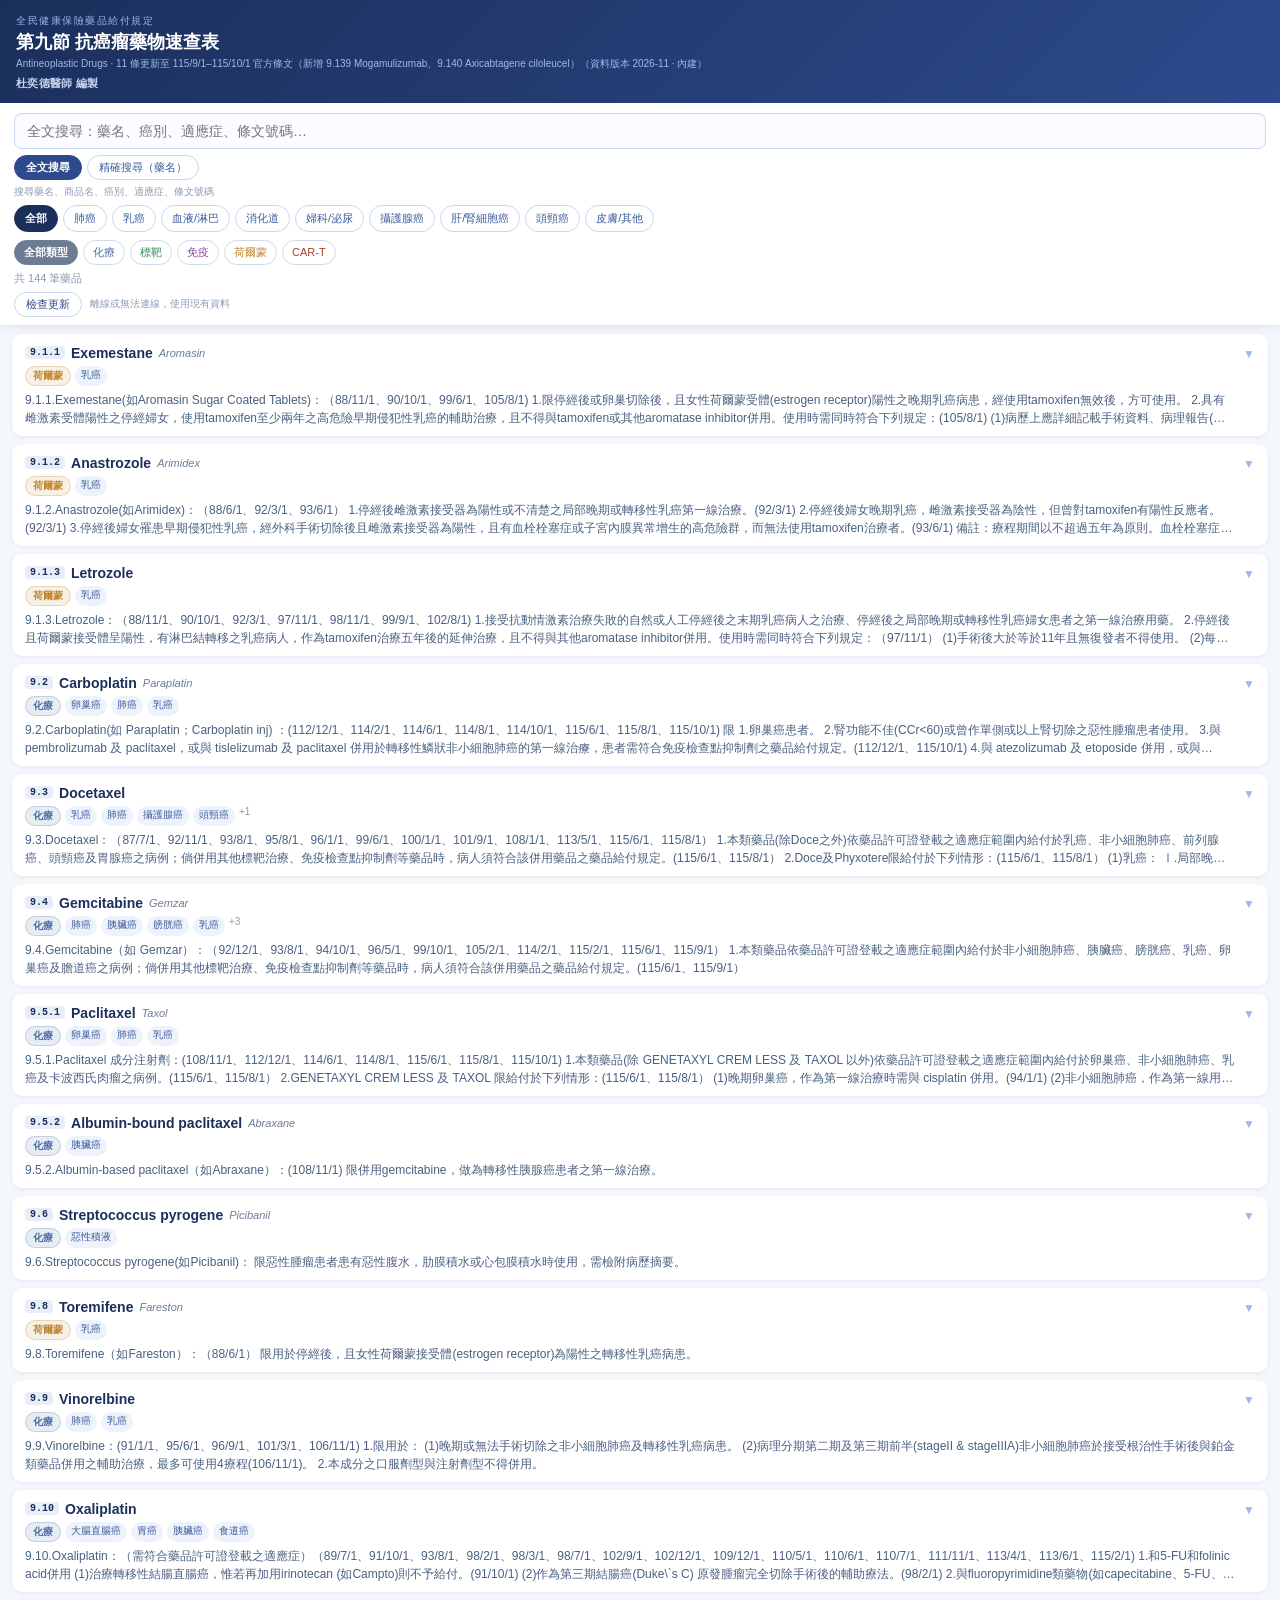
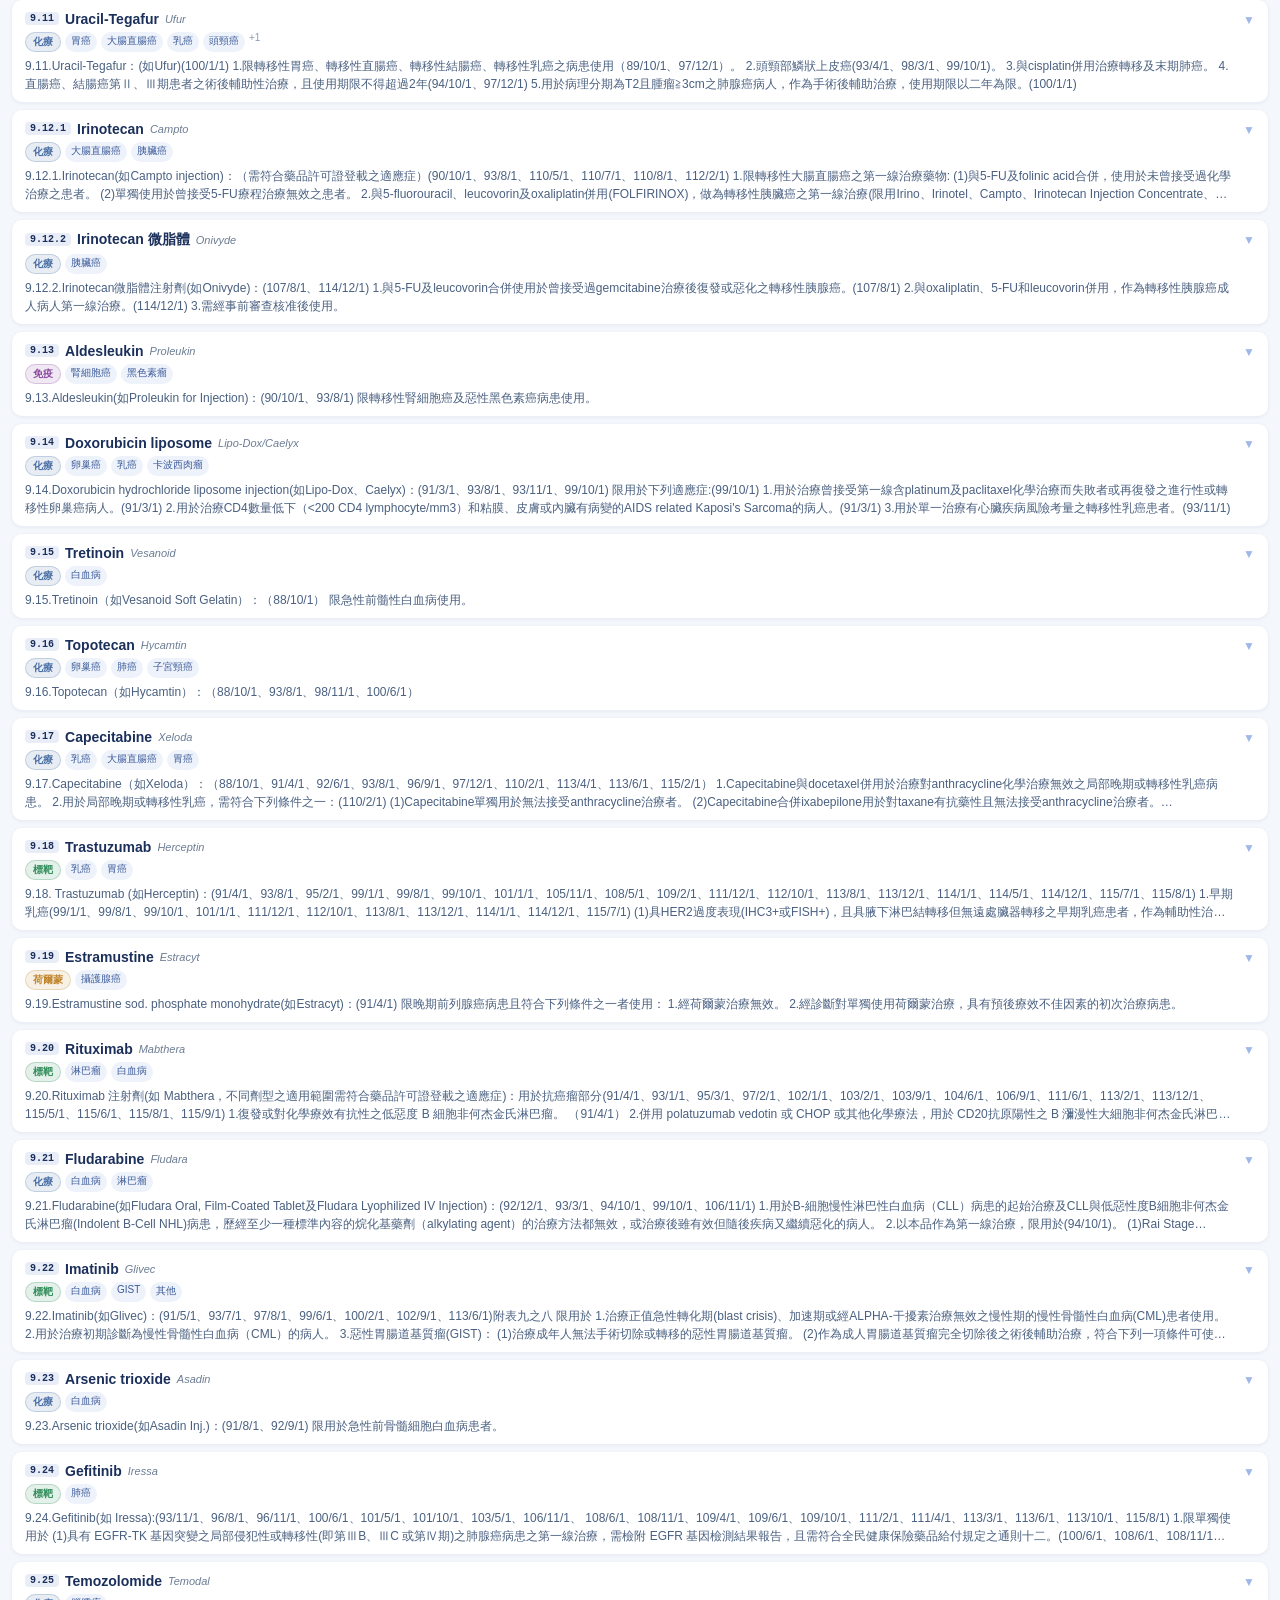
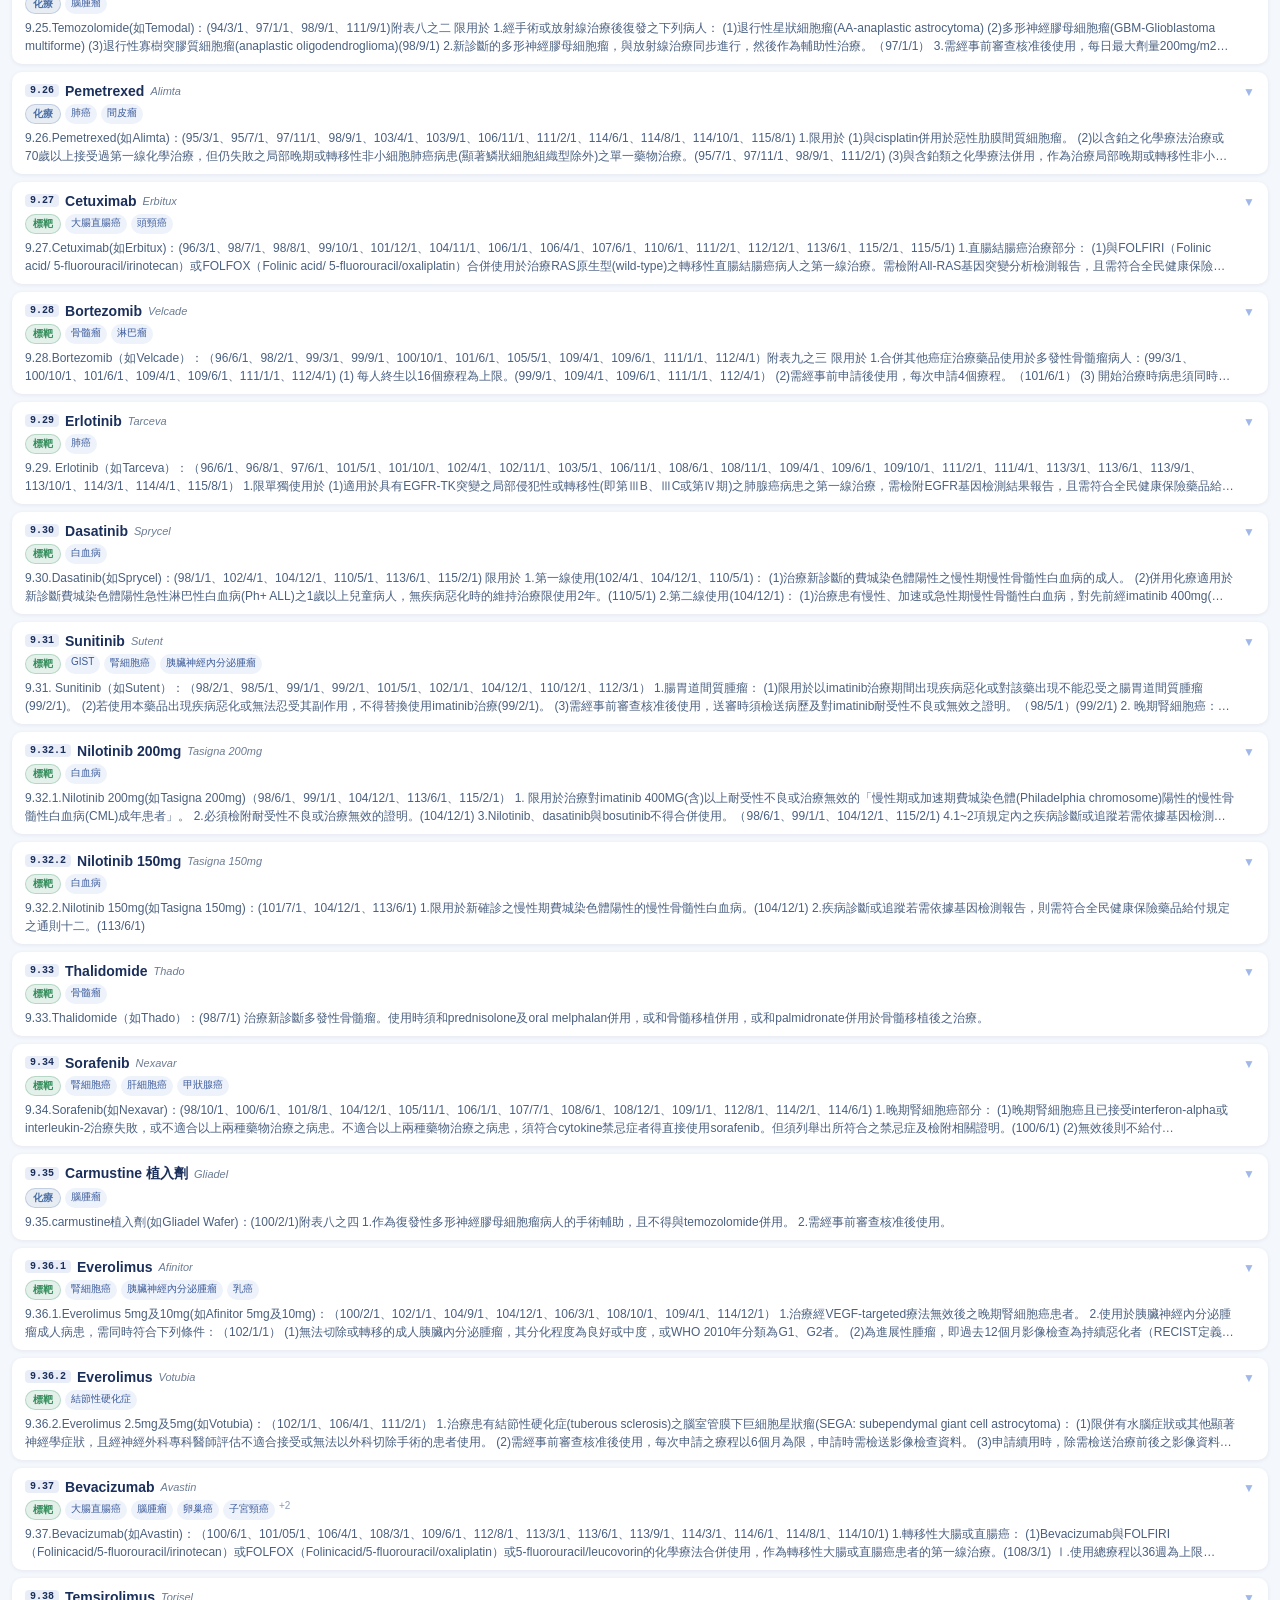
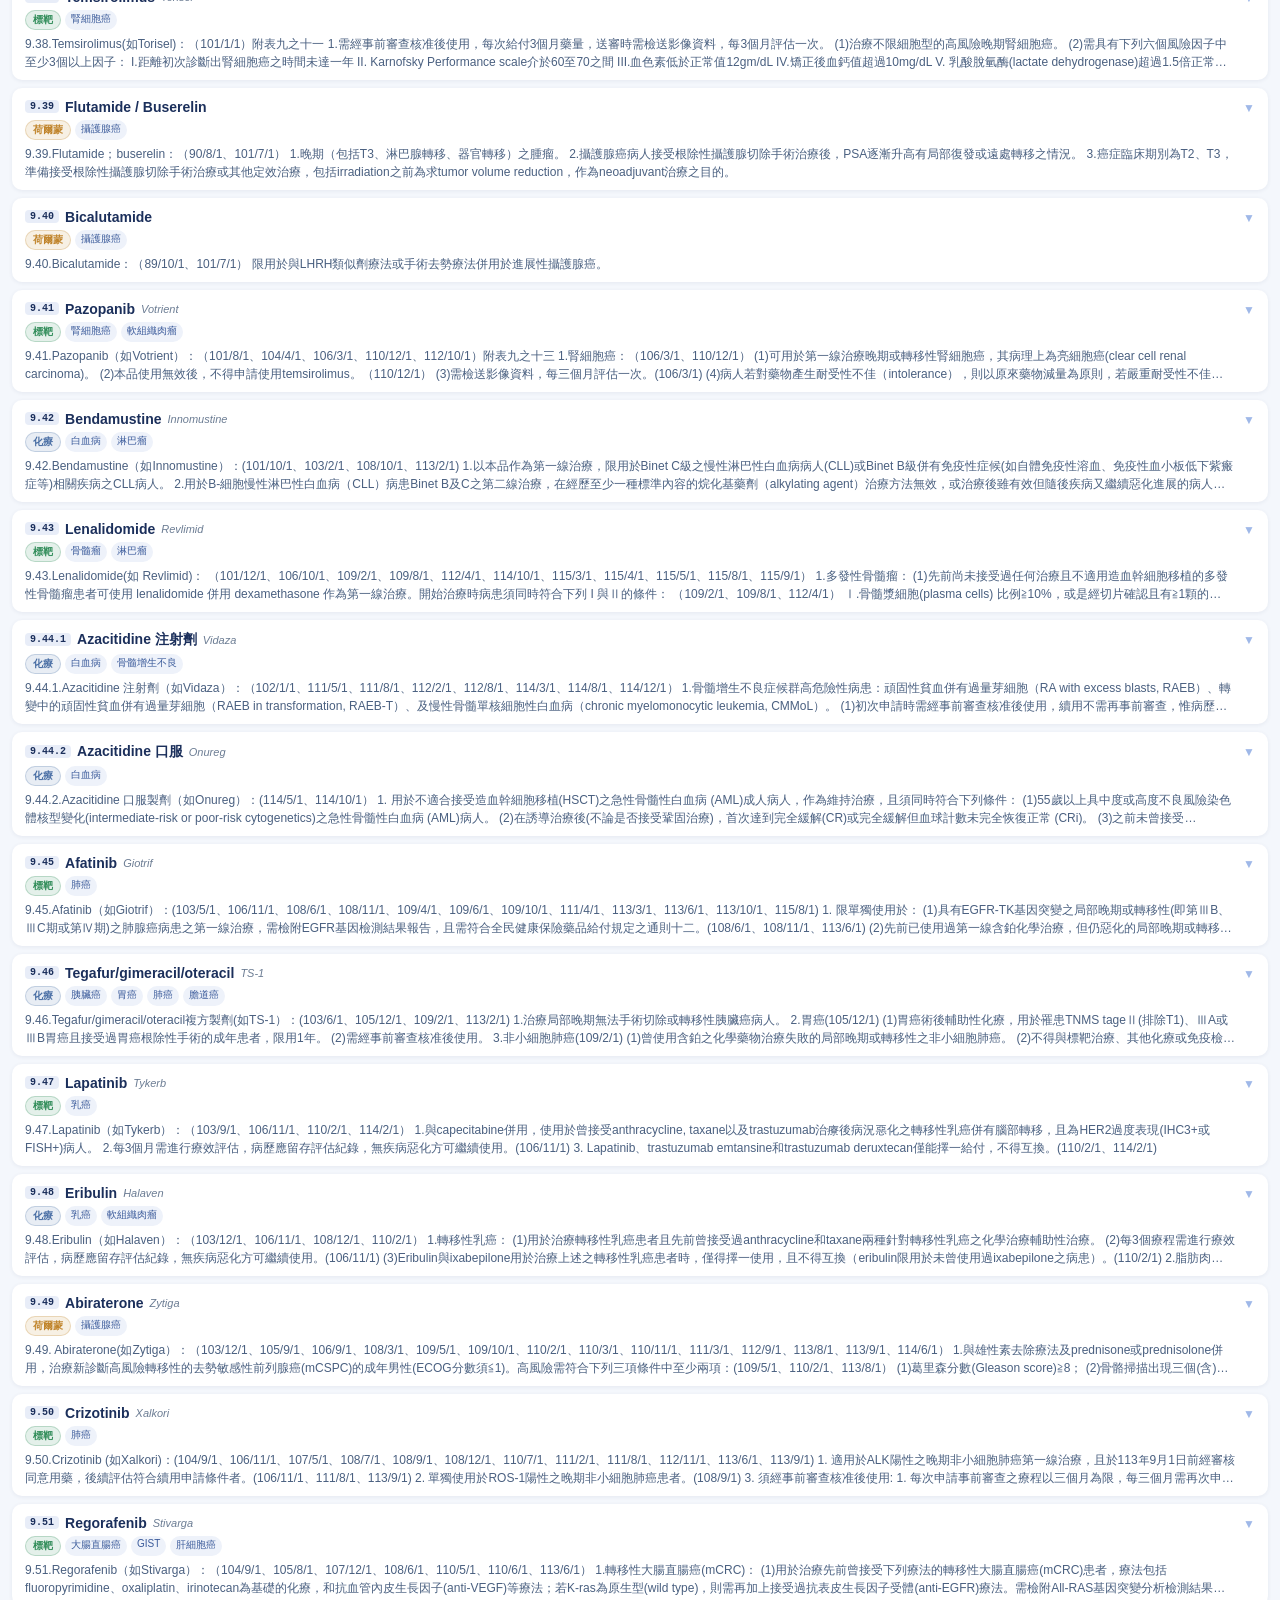
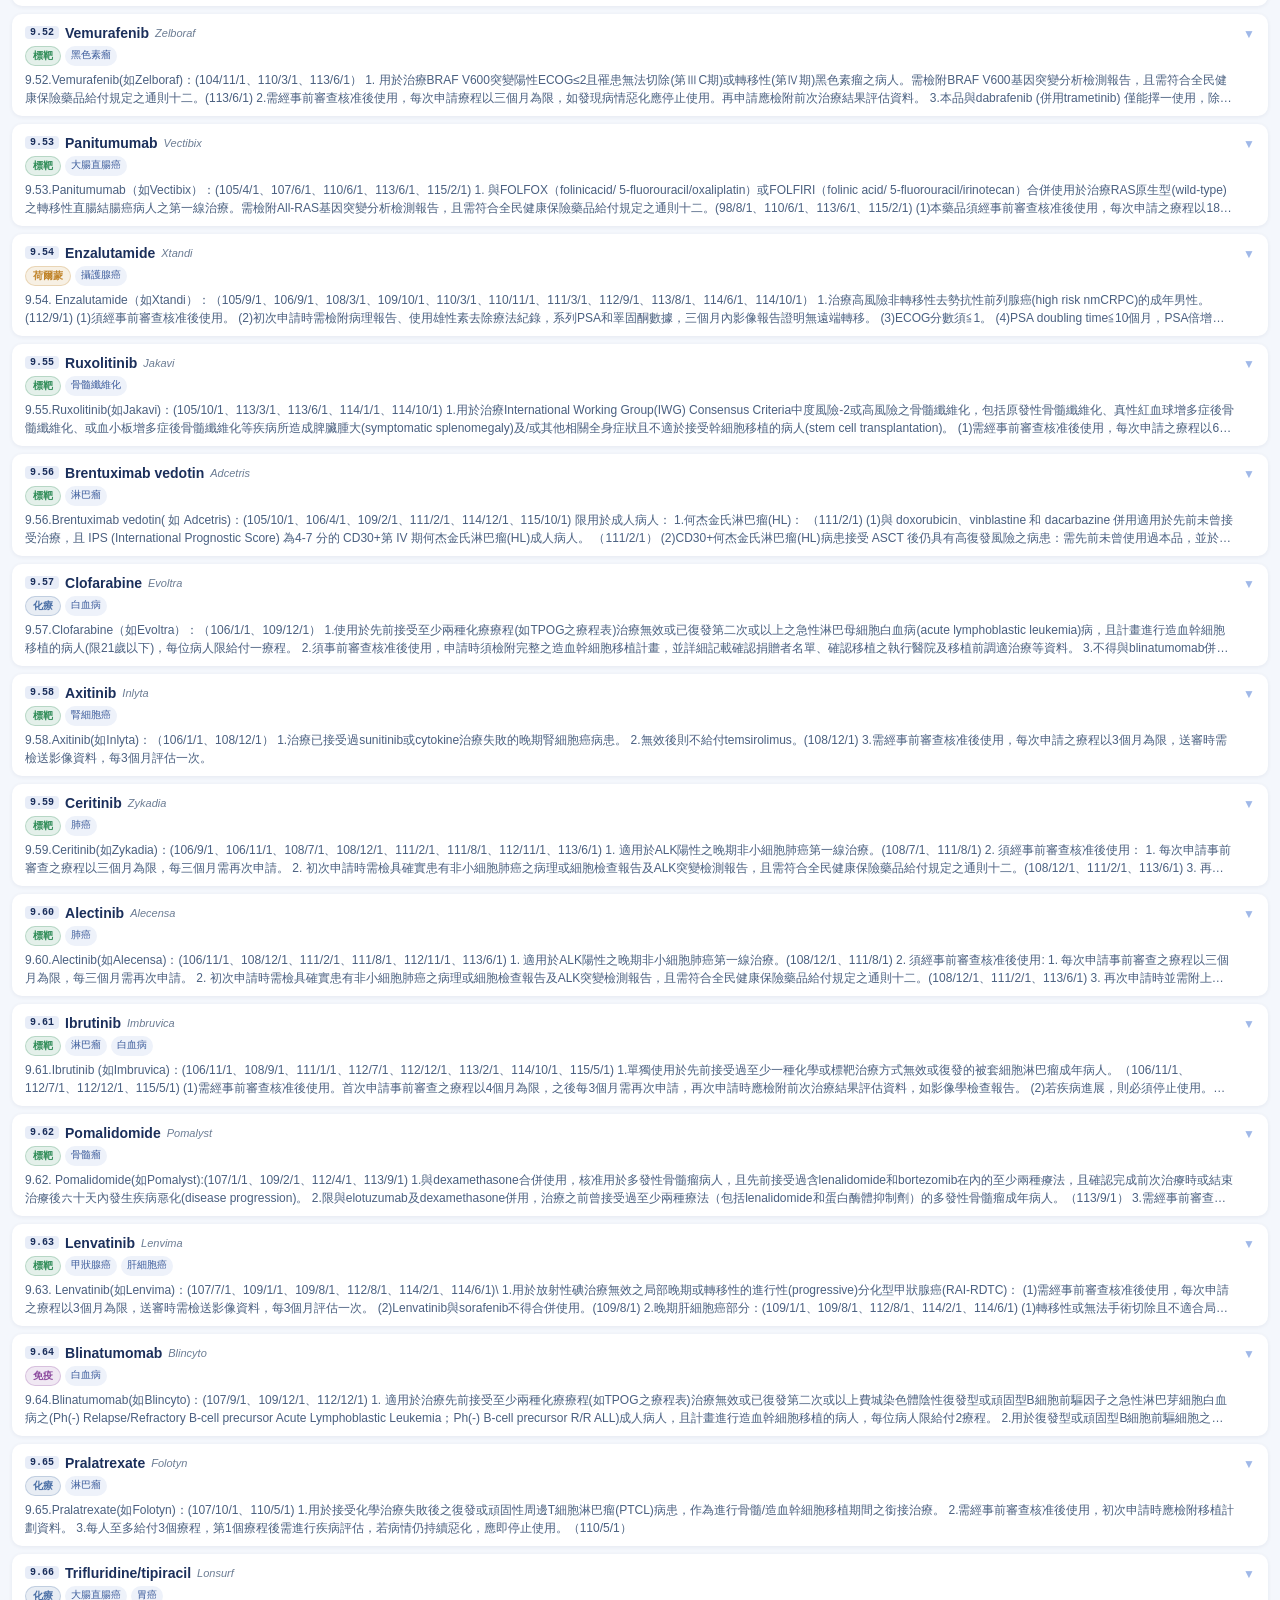
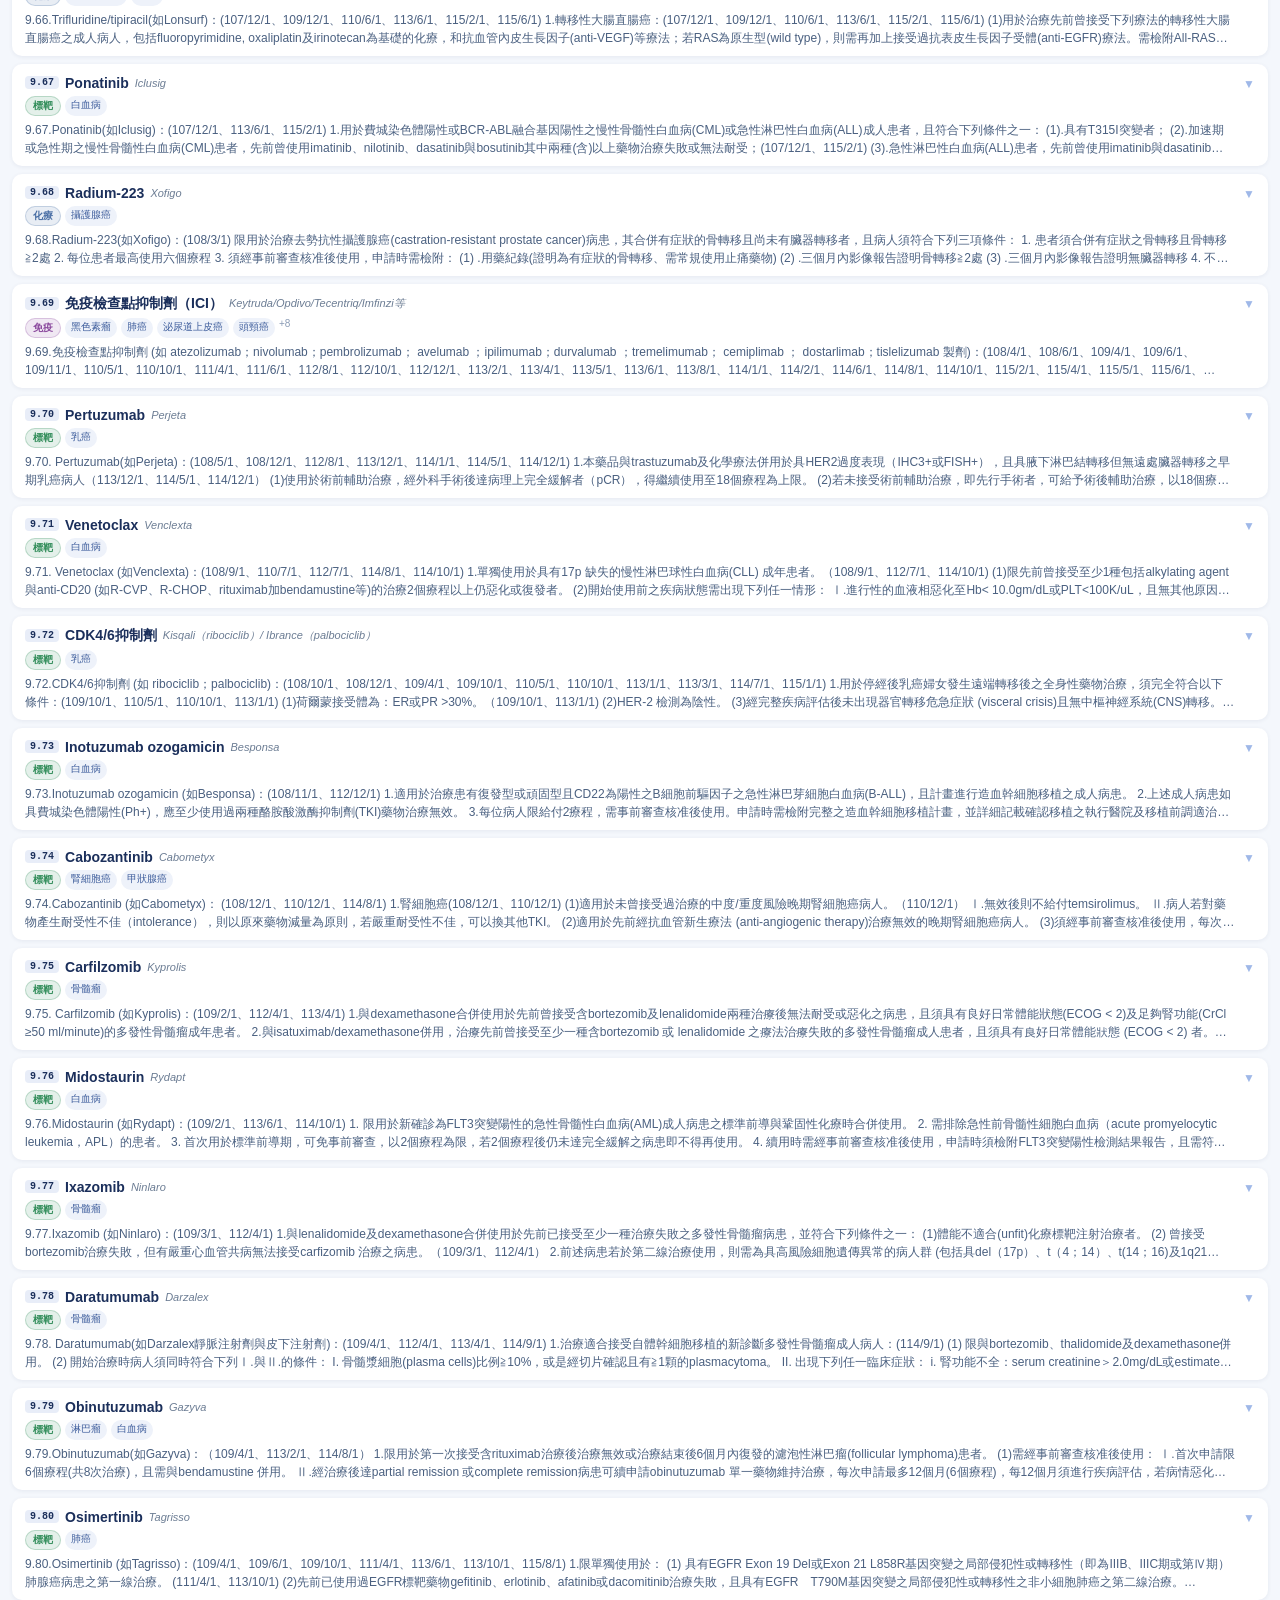
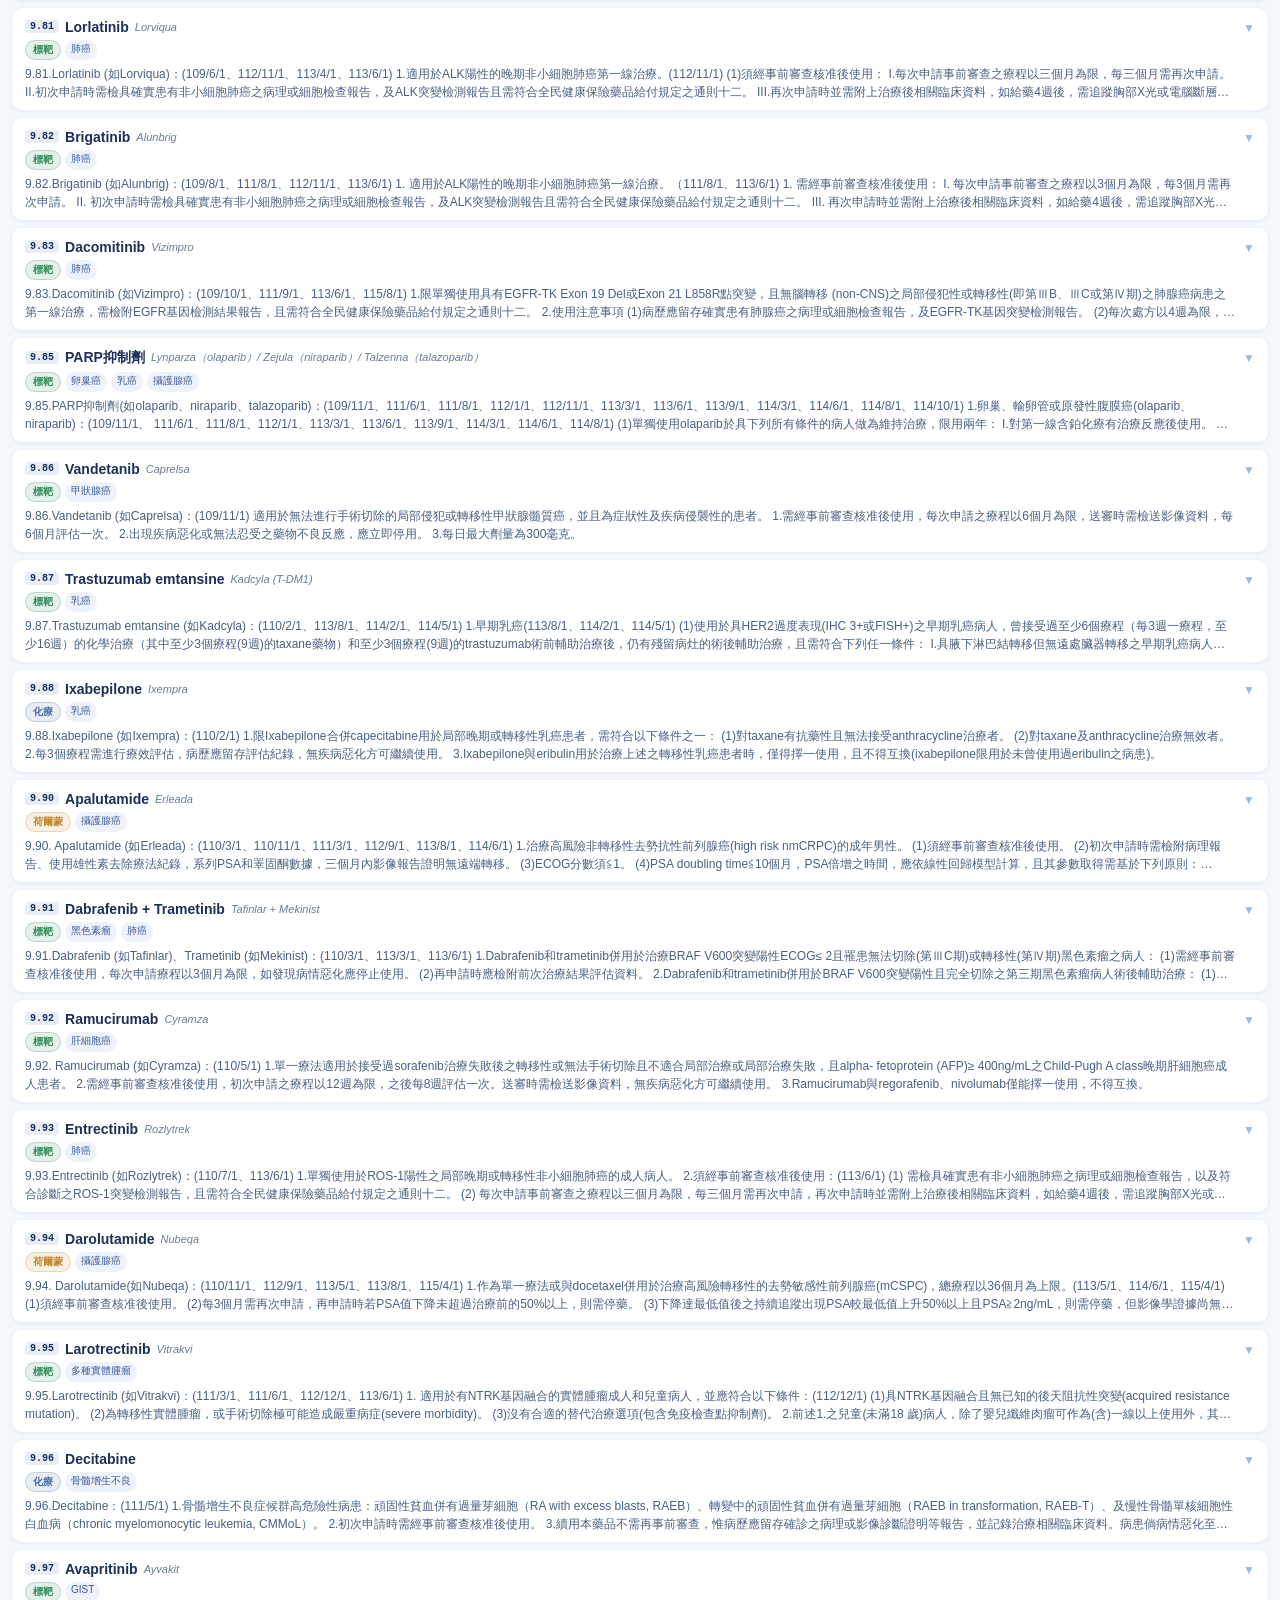
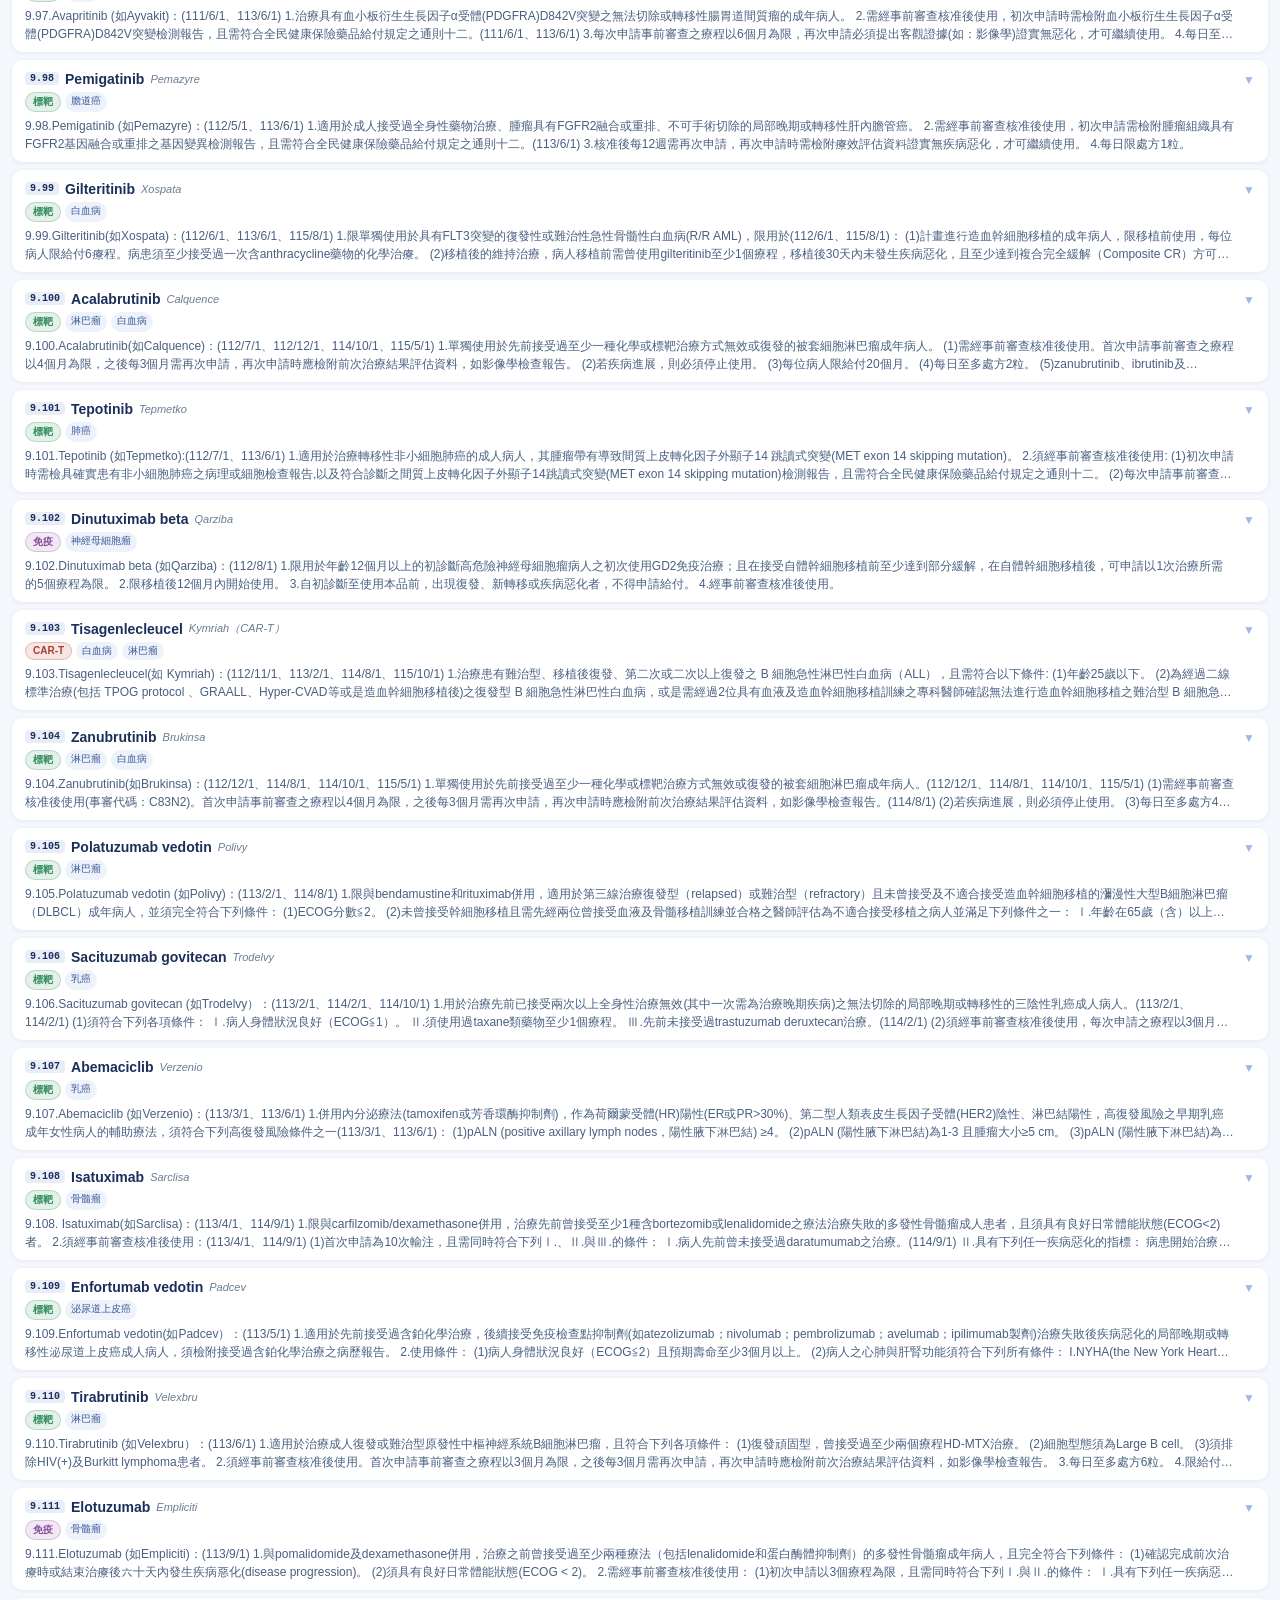
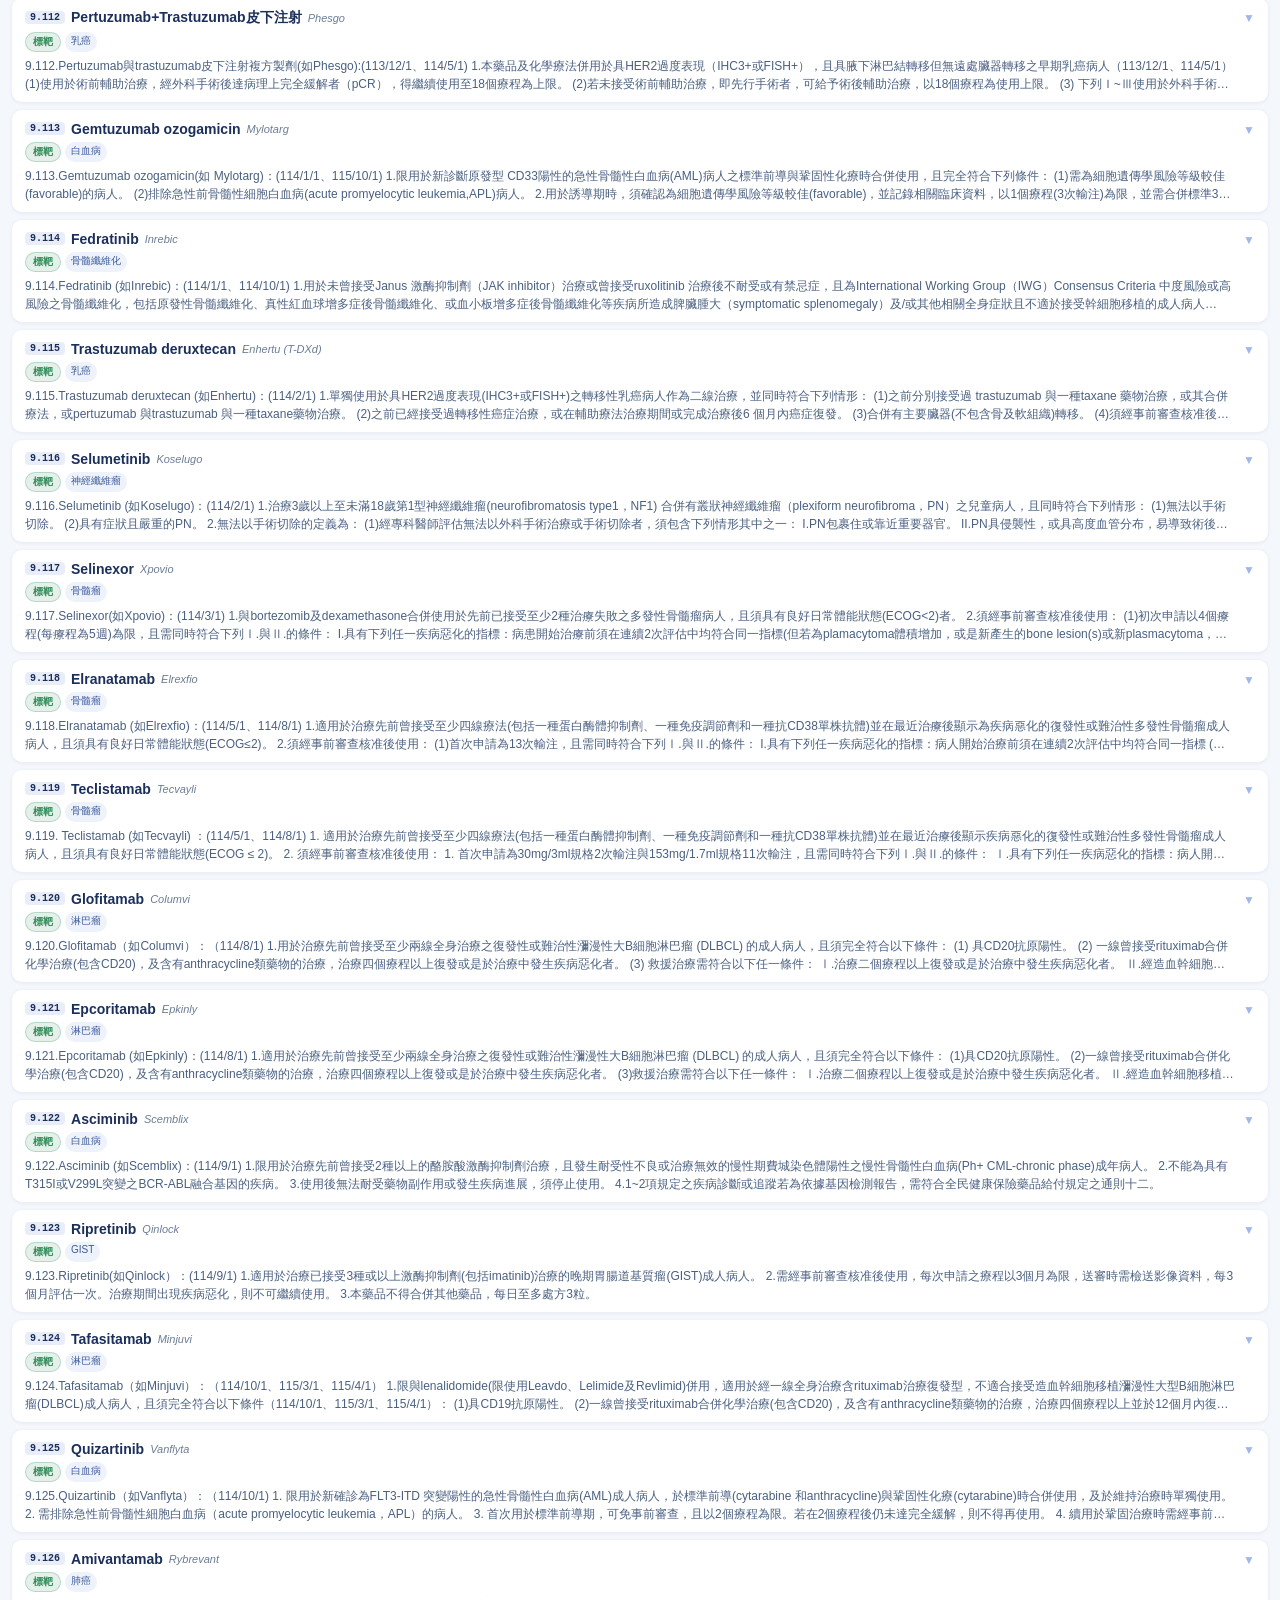
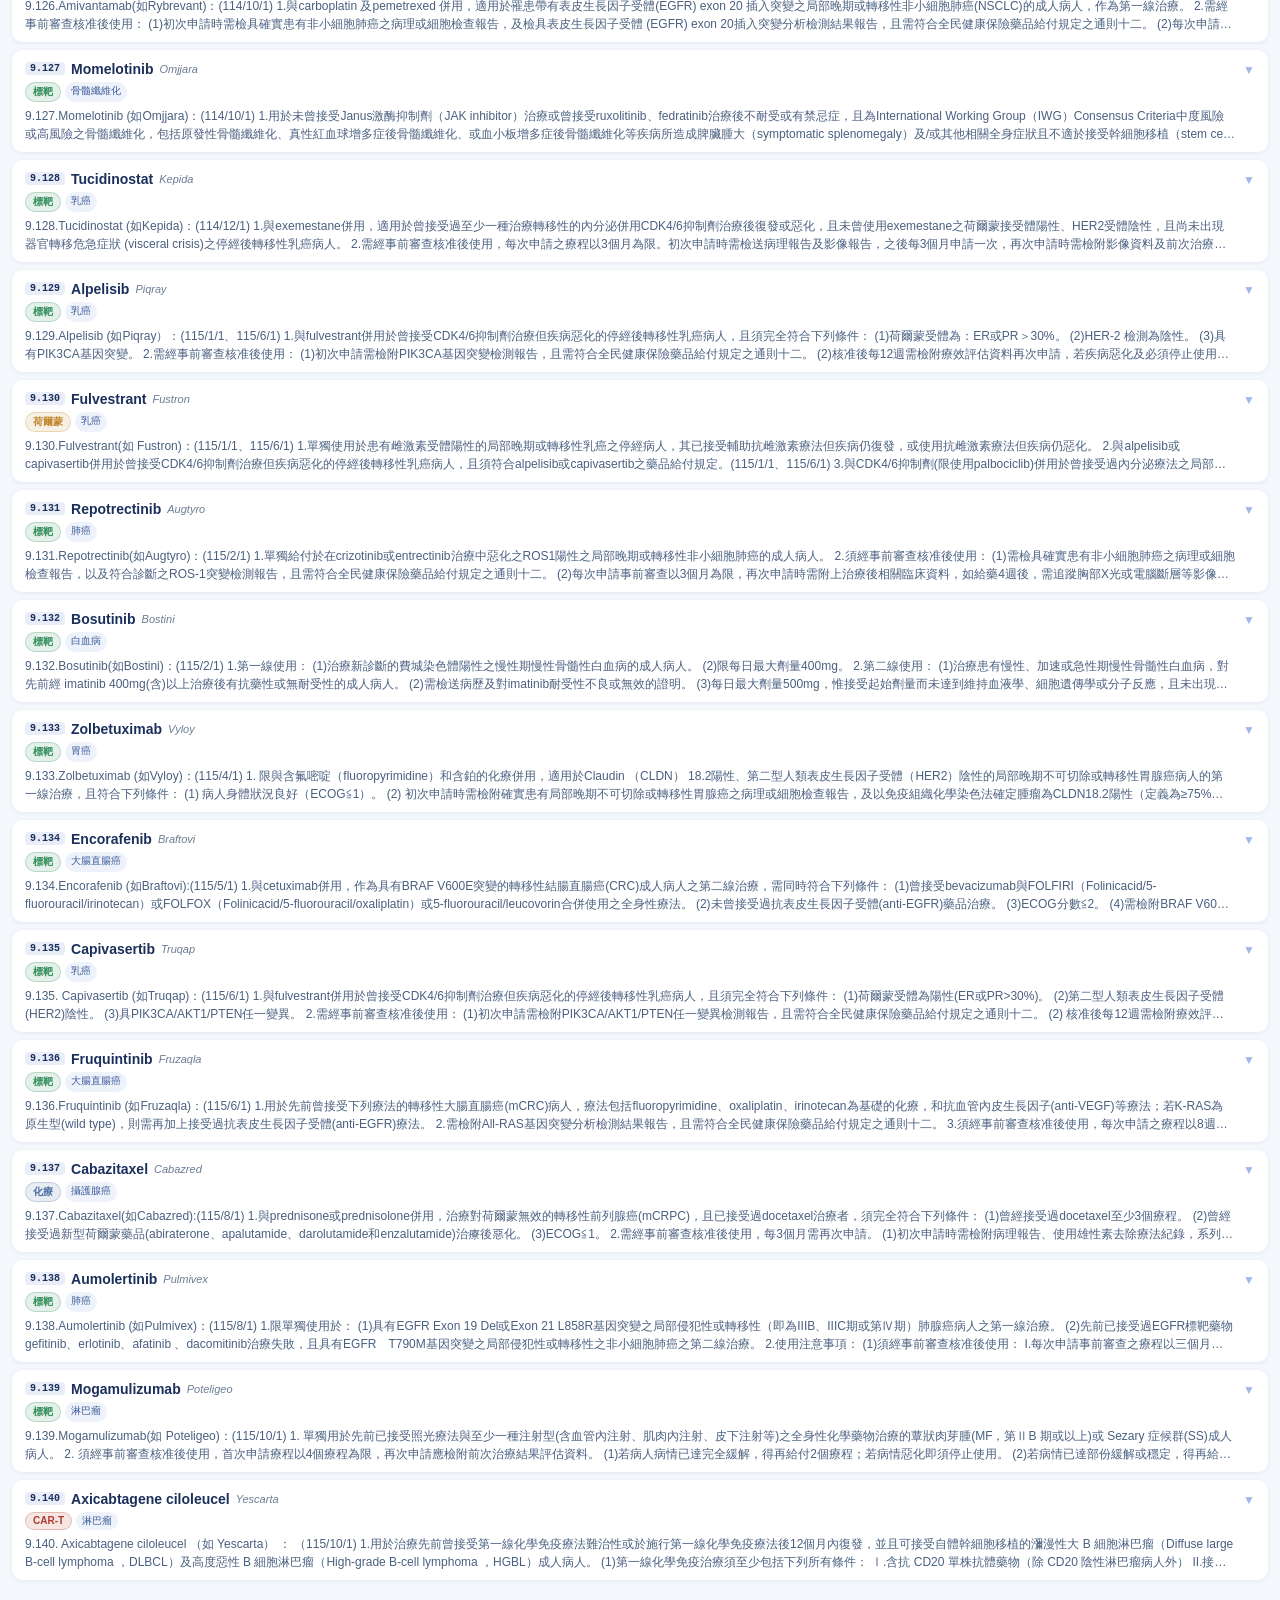
==== commit 07fed871: "更新至 2026-11：條文更新至 115/10/1，142→144 條 9 條修訂（115/9/1、115/10/1 生效）： - 9.2 Carboplatin、9.5.1 Paclitaxel：" ====
--- a/健保第九節抗癌藥物速查表.html
+++ b/健保第九節抗癌藥物速查表.html
@@ -122,7 +122,7 @@
    ✅ raw.githubusercontent.com/<帳號>/<repo>/main/nhi-ch9-data.json
    ⚠ 若把 repo 改名或改分支，這條要一起改。私人 repo 的 raw 網址帶會過期 token，不適用。 */
 const REMOTE_DATA_URL = "https://raw.githubusercontent.com/charlestutw/TWNIHCancerdrug/main/nhi-ch9-data.json";
-const EMBEDDED_SEED = {"version":"2026-07d","updated":"全 140 條官方 115/6/23 原文（新增 9.119–9.136 共 18 條）","source":"衛生福利部中央健康保險署 · 藥品給付規定第九節（115/6/23 公告版，chap9_1150623.docx）","groups":{"肺癌":["肺癌"],"乳癌":["乳癌"],"血液/淋巴":["白血病","淋巴瘤","骨髓瘤","骨髓增生不良","骨髓纖維化"],"消化道":["大腸直腸癌","胃癌","食道癌","胰臟癌","膽道癌","GIST","胰臟神經內分泌腫瘤"],"婦科/泌尿":["卵巢癌","子宮頸癌","泌尿道上皮癌","膀胱癌"],"攝護腺癌":["攝護腺癌"],"肝/腎細胞癌":["肝細胞癌","腎細胞癌"],"頭頸癌":["頭頸癌"],"皮膚/其他":["黑色素瘤","甲狀腺癌","神經母細胞瘤","神經纖維瘤","腦腫瘤","惡性積液","間皮瘤","多種實體腫瘤","結節性硬化症","軟組織肉瘤","卡波西肉瘤","其他"]},"drugs":[{"id":"9.1.1","name":"Exemestane","brand":"Aromasin","type":"HORMONE","cancers":["乳癌"],"verbatim":true,"eff":"2016-08-01","src":"chap9_1150623.docx","ind":"9.1.1.Exemestane(如Aromasin Sugar Coated Tablets)：（88/11/1、90/10/1、99/6/1、105/8/1)\n1.限停經後或卵巢切除後，且女性荷爾蒙受體(estrogen receptor)陽性之晚期乳癌病患，經使用tamoxifen無效後，方可使用。\n2.具有雌激素受體陽性之停經婦女，使用tamoxifen至少兩年之高危險早期侵犯性乳癌的輔助治療，且不得與tamoxifen或其他aromatase inhibitor併用。使用時需同時符合下列規定：(105/8/1)\n(1)病歷上應詳細記載手術資料、病理報告(應包含ER、PR之檢測結果且無復發現象)。\n(2)本案藥品使用不得超過三年。","req":"官方條文原文，生效日 2016-08-01｜來源 全民健保藥品給付規定第九節（115/6/23版）"},{"id":"9.1.2","name":"Anastrozole","brand":"Arimidex","type":"HORMONE","cancers":["乳癌"],"verbatim":true,"eff":"2004-06-01","src":"chap9_1150623.docx","ind":"9.1.2.Anastrozole(如Arimidex)：（88/6/1、92/3/1、93/6/1）\n1.停經後雌激素接受器為陽性或不清楚之局部晚期或轉移性乳癌第一線治療。(92/3/1)\n2.停經後婦女晚期乳癌，雌激素接受器為陰性，但曾對tamoxifen有陽性反應者。(92/3/1)\n3.停經後婦女罹患早期侵犯性乳癌，經外科手術切除後且雌激素接受器為陽性，且有血栓栓塞症或子宮內膜異常增生的高危險群，而無法使用tamoxifen治療者。(93/6/1)\n備註：療程期間以不超過五年為原則。血栓栓塞症或子宮內膜異常增生的高危險群需符合下列情形之一：\n(1)有腦血管梗塞病史者。\n(2)有靜脈血栓栓塞症病史者。\n(3)有子宮異常出血病史，且「經陰道超音波檢查」判定為子宮內膜異常增生的高危險群。","req":"官方條文原文，生效日 2004-06-01｜來源 全民健保藥品給付規定第九節（115/6/23版）"},{"id":"9.1.3","name":"Letrozole","brand":"","type":"HORMONE","cancers":["乳癌"],"verbatim":true,"eff":"2013-08-01","src":"chap9_1150623.docx","ind":"9.1.3.Letrozole：（88/11/1、90/10/1、92/3/1、97/11/1、98/11/1、99/9/1、102/8/1)\n1.接受抗動情激素治療失敗的自然或人工停經後之末期乳癌病人之治療、停經後之局部晚期或轉移性乳癌婦女患者之第一線治療用藥。\n2.停經後且荷爾蒙接受體呈陽性，有淋巴結轉移之乳癌病人，作為tamoxifen治療五年後的延伸治療，且不得與其他aromatase inhibitor併用。使用時需同時符合下列規定：（97/11/1）\n(1)手術後大於等於11年且無復發者不得使用。\n(2)每日最大劑量2.5mg，使用不得超過四年。\n3.停經後且荷爾蒙接受體呈陽性之早期乳癌病人，經外科手術切除後之輔助治療，且不得與tamoxifen或其他aromatase inhibitor併用。使用時需同時符合下列規定：(98/11/1、99/9/1、102/8/1)\n(1)每日最大劑量2.5mg，使用不得超過五年；\n(2)若由tamoxifen轉換使用本品，則使用期限合計不得超過5年。\n4.病歷上應詳細記載手術資料、病理報告(應包含ER、PR之檢測結果且無復發現象)及用藥紀錄(如tamoxifen使用五年證明)。","req":"官方條文原文，生效日 2013-08-01｜來源 全民健保藥品給付規定第九節（115/6/23版）"},{"id":"9.2","name":"Carboplatin","brand":"Paraplatin","type":"CHEMO","cancers":["卵巢癌","肺癌","乳癌"],"verbatim":true,"eff":"2026-06-01","src":"chap9_1150623.docx","ind":"9.2.Carboplatin(如Paraplatin；Carboplatin inj)：(112/12/1、114/2/1、114/6/1、114/8/1、114/10/1、115/6/1)\n限\n1.卵巢癌患者。\n2.腎功能不佳(CCr<60)或曾作單側或以上腎切除之惡性腫瘤患者使用。\n3.與pembrolizumab及paclitaxel併用於轉移性鱗狀非小細胞肺癌的第一線治療，患者需符合免疫檢查點抑制劑之藥品給付規定。(112/12/1)\n4.與atezolizumab及etoposide併用，或與durvalumab及etoposide併用於擴散期(extensive stage)小細胞肺癌成人患者時，患者需符合免疫檢查點抑制劑之藥品給付規定。(112/12/1、114/2/1)\n5.與pembrolizumab及pemetrexed(限使用Pexeda、Apeta或Pemetrexed Sandoz)併用，或與atezolizumab及bevacizumab(限使用Alymsys、Avastin、Abevmy、Vegzelma或Mvasi)、paclitaxel併用，做為轉移性且不具有EGFR/ALK/ROS-1腫瘤基因異常的非鱗狀非小細胞肺癌的第一線治療，患者需符合免疫檢查點抑制劑之藥品給付規定。(114/6/1、114/8/1)\n6.與pembrolizumab及paclitaxel併用於早期三陰性乳癌(第II期至第IIIb期，cT1c N1-2或T2-4 N0-2)病人的術前前導性治療用藥，病人需符合免疫檢查點抑制劑之藥品給付規定。(114/6/1)\n7.與amivantamab 及pemetrexed 併用於罹患帶有表皮生長因子受體(EGFR) exon 20 插入突變之局部晚期或轉移性非小細胞肺癌(NSCLC)的成人病人，作為第一線治療。(114/10/1)\n8.與nivolumab併用於可切除（腫瘤≧4公分或淋巴結陽性N1/N2(排除N3)，且無疾病轉移M0）之不具EGFR或ALK腫瘤基因異常之非小細胞肺癌術前輔助治療成人病人，至多3個療程，且病人需符合免疫檢查點抑制劑之藥品給付規定。(115/6/1)","req":"官方條文原文，生效日 2026-06-01｜來源 全民健保藥品給付規定第九節（115/6/23版）"},{"id":"9.3","name":"Docetaxel","brand":"","type":"CHEMO","cancers":["乳癌","肺癌","攝護腺癌","頭頸癌","胃癌"],"verbatim":true,"eff":"2026-06-01","src":"chap9_1150623.docx","ind":"9.3.Docetaxel：（87/7/1、92/11/1、93/8/1、95/8/1、96/1/1、99/6/1、100/1/1、101/9/1、108/1/1、113/5/1、115/6/1）\n1.本類藥品(除Doce及Phyxotere之外)依藥品許可證登載之適應症範圍內給付於乳癌、非小細胞肺癌、前列腺癌、頭頸癌及胃腺癌之病例；倘併用其他標靶治療、免疫檢查點抑制劑等藥品時，病人須符合該併用藥品之藥品給付規定。(115/6/1）\n2.Doce及Phyxotere限給付於下列情形：(115/6/1）\n(1)乳癌：\nⅠ.局部晚期或轉移性乳癌。\nⅡ.與anthracycline合併使用於腋下淋巴結轉移之早期乳癌之術後輔助性化學治療。(99/6/1)\nⅢ.早期乳癌手術後，經診斷為三陰性反應且無淋巴轉移的病人，得作為與cyclophosphamide併用doxorubicin的化學輔助療法。(101/9/1）\n(2)非小細胞肺癌：局部晚期或轉移性非小細胞肺癌。\n(3)前列腺癌：\nⅠ.於荷爾蒙治療失敗之轉移性前列腺癌。\nⅡ.與darolutamide併用於治療高風險轉移性的去勢敏感性前列腺癌(mCSPC)，患者需符合darolutamide之藥品給付規定。(113/5/1)\n(4)頭頸癌：限局部晚期且無遠端轉移之頭頸部鱗狀細胞癌且無法手術切除者，與cisplatin及5-fluorouracil併用，作為放射治療前的引導治療，限使用4個療程。(100/1/1)\n(5)胃腺癌：晚期胃腺癌患者，包括胃食道接合處之腺癌。(108/1/1)","req":"官方條文原文，生效日 2026-06-01｜來源 全民健保藥品給付規定第九節（115/6/23版）"},{"id":"9.4","name":"Gemcitabine","brand":"Gemzar","type":"CHEMO","cancers":["肺癌","胰臟癌","膀胱癌","乳癌","卵巢癌","膽道癌","泌尿道上皮癌"],"verbatim":true,"eff":"2026-06-01","src":"chap9_1150623.docx","ind":"9.4.Gemcitabine（如Gemzar）：（92/12/1、93/8/1、94/10/1、96/5/1、99/10/1、105/2/1、114/2/1、115/2/1、115/6/1）\n1.本類藥品(除Gemmis之外)依藥品許可證登載之適應症範圍內給付於非小細胞肺癌、胰臟癌、膀胱癌、乳癌、卵巢癌及膽道癌之病例；倘併用其他標靶治療、免疫檢查點抑制劑等藥品時，病人須符合該併用藥品之藥品給付規定。(115/6/1）\n2. Gemmis限給付於下列情形：(115/6/1）\n(1)晚期或無法手術切除之非小細胞肺癌及胰臟癌病患。\n(2)晚期膀胱癌病患。（92/12/1）\n(3)Gemcitabine與paclitaxel併用，可使用於曾經使用過anthracycline之局部復發且無法手術切除或轉移性之乳癌病患。（94/10/1）\n(4)用於曾經使用含鉑類藥物(platinum-based)治療後復發且間隔至少6個月之卵巢癌，作為第二線治療。（96/5/1、99/10/1）\n(5)無法手術切除或晚期或復發之膽道癌(含肝內膽管)病患。（105/2/1）\n(6)與durvalumab及cisplatin併用於治療局部晚期或轉移性未接受治療或不可手術之膽道癌(biliary tract cancer)成人病人(壺腹癌除外)，患者需符合免疫檢查點抑制劑之藥品給付規定。（114/2/1)\n(7)與nivolumab及cisplatin併用於無法切除或轉移性泌尿道上皮癌成人病人的第一線治療，病人需符合免疫檢查點抑制劑之藥品給付規定，且至多6個療程。（115/2/1)","req":"官方條文原文，生效日 2026-06-01｜來源 全民健保藥品給付規定第九節（115/6/23版）"},{"id":"9.5.1","name":"Paclitaxel","brand":"Taxol","type":"CHEMO","cancers":["卵巢癌","肺癌","乳癌"],"verbatim":true,"eff":"2026-06-01","src":"chap9_1150623.docx","ind":"9.5.1.Paclitaxel成分注射劑：(108/11/1、112/12/1、114/6/1、114/8/1、115/6/1)\n1.本類藥品(除PHYXOL、GENETAXYL CREM LESS及TAXOL之外)依藥品許可證登載之適應症範圍內給付於卵巢癌、非小細胞肺癌、乳癌及卡波西氏肉瘤之病例；倘併用其他標靶治療、免疫檢查點抑制劑等藥品時，病人須符合該併用藥品之藥品給付規定。(115/6/1）\n2.PHYXOL、GENETAXYL CREM LESS及TAXOL限給付於下列情形：(115/6/1）\n(1)晚期卵巢癌，作為第一線治療時需與cisplatin併用。(94/1/1)\n(2)非小細胞肺癌，作為第一線用藥時需與cisplatin併用。(94/1/1)\n(3)與pembrolizumab及carboplatin併用於轉移性鱗狀非小細胞肺癌的第一線治療，患者需符合免疫檢查點抑制劑之藥品給付規定。(112/12/1)\n(4)已使用合併療法(除非有禁忌症、至少應包括使用anthracycline)失敗的轉移性乳癌患者。（91/4/1、94/1/1)\n(5)腋下淋巴轉移之乳癌且動情素受體為陰性之患者，paclitaxel可作為接續含doxorubicin在內之輔助化學治療。（91/4/1、94/1/1、98/8/1)\n(6)卡波西氏肉瘤第二線用藥。（88/11/1）\n(7)與pembrolizumab及carboplatin併用於早期三陰性乳癌(第II期至第IIIb期，cT1c N1-2 或 T2-4 N0-2)病人的術前前導性治療用藥，病人需符合免疫檢查點抑制劑之藥品給付規定。(114/6/1)\n(8)與atezolizumab及bevacizumab(限使用Alymsys、Avastin、Abevmy、Vegzelma或Mvasi)、carboplatin併用於轉移性非鱗狀非小細胞肺癌第一線治療，患者需符合免疫檢查點抑制劑之藥品給付規定。(114/6/1、114/8/1)","req":"官方條文原文，生效日 2026-06-01｜來源 全民健保藥品給付規定第九節（115/6/23版）"},{"id":"9.5.2","name":"Albumin-bound paclitaxel","brand":"Abraxane","type":"CHEMO","cancers":["胰臟癌"],"verbatim":true,"eff":"2019-11-01","src":"chap9_1150623.docx","ind":"9.5.2.Albumin-based paclitaxel（如Abraxane）：(108/11/1)\n限併用gemcitabine，做為轉移性胰腺癌患者之第一線治療。","req":"官方條文原文，生效日 2019-11-01｜來源 全民健保藥品給付規定第九節（115/6/23版）"},{"id":"9.6","name":"Streptococcus pyrogene","brand":"Picibanil","type":"CHEMO","cancers":["惡性積液"],"verbatim":true,"eff":"","src":"chap9_1150623.docx","ind":"9.6.Streptococcus pyrogene(如Picibanil)：\n限惡性腫瘤患者患有惡性腹水，肋膜積水或心包膜積水時使用，需檢附病歷摘要。","req":"官方條文原文，生效日 未標示｜來源 全民健保藥品給付規定第九節（115/6/23版）"},{"id":"9.8","name":"Toremifene","brand":"Fareston","type":"HORMONE","cancers":["乳癌"],"verbatim":true,"eff":"1999-06-01","src":"chap9_1150623.docx","ind":"9.8.Toremifene（如Fareston）：（88/6/1）\n限用於停經後，且女性荷爾蒙接受體(estrogen receptor)為陽性之轉移性乳癌病患。","req":"官方條文原文，生效日 1999-06-01｜來源 全民健保藥品給付規定第九節（115/6/23版）"},{"id":"9.9","name":"Vinorelbine","brand":"","type":"CHEMO","cancers":["肺癌","乳癌"],"verbatim":true,"eff":"2017-11-01","src":"chap9_1150623.docx","ind":"9.9.Vinorelbine：(91/1/1、95/6/1、96/9/1、101/3/1、106/11/1)\n1.限用於：\n(1)晚期或無法手術切除之非小細胞肺癌及轉移性乳癌病患。\n(2)病理分期第二期及第三期前半(stageII & stageIIIA)非小細胞肺癌於接受根治性手術後與鉑金類藥品併用之輔助治療，最多可使用4療程(106/11/1)。\n2.本成分之口服劑型與注射劑型不得併用。","req":"官方條文原文，生效日 2017-11-01｜來源 全民健保藥品給付規定第九節（115/6/23版）"},{"id":"9.10","name":"Oxaliplatin","brand":"","type":"CHEMO","cancers":["大腸直腸癌","胃癌","胰臟癌","食道癌"],"verbatim":true,"eff":"2026-02-01","src":"chap9_1150623.docx","ind":"9.10.Oxaliplatin：（需符合藥品許可證登載之適應症）（89/7/1、91/10/1、93/8/1、98/2/1、98/3/1、98/7/1、102/9/1、102/12/1、109/12/1、110/5/1、110/6/1、110/7/1、111/11/1、113/4/1、113/6/1、115/2/1)\n1.和5-FU和folinic acid併用\n(1)治療轉移性結腸直腸癌，惟若再加用irinotecan (如Campto)則不予給付。(91/10/1)\n(2)作為第三期結腸癌(Duke\\`s C) 原發腫瘤完全切除手術後的輔助療法。(98/2/1)\n2.與fluoropyrimidine類藥物(如capecitabine、5-FU、UFUR，但不包含TS-1)併用，可用於局部晚期及復發/轉移性胃癌之治療。(須依藥品許可證登載之適應症使用)。(98/2/1、98/3/1、98/7/1、102/9/1、102/12/1、109/12/1）\n3.與5-fluorouracil、leucovorin及irinotecan併用(FOLFIRINOX)，作為轉移性胰臟癌之第一線治療。(110/5/1、110/6/1、110/7/1、111/11/1)\n4.與nivolumab及fluoropyrimidine（5-FU或capecitabine）併用於第一線治療晚期或轉移性且不具有HER2過度表現的胃癌病人，病人需符合免疫檢查點抑制劑之藥品給付規定。(113/4/1、113/6/1、115/2/1)\n5.與nivolumab及fluoropyrimidine併用於無法接受化學放射性治療或手術切除等治癒性治療之晚期或轉移性食道鱗狀細胞癌成人病人的第一線治療，病人需符合免疫檢查點抑制劑之藥品給付規定。(115/2/1)","req":"官方條文原文，生效日 2026-02-01｜來源 全民健保藥品給付規定第九節（115/6/23版）"},{"id":"9.11","name":"Uracil-Tegafur","brand":"Ufur","type":"CHEMO","cancers":["胃癌","大腸直腸癌","乳癌","頭頸癌","肺癌"],"verbatim":true,"eff":"2011-01-01","src":"chap9_1150623.docx","ind":"9.11.Uracil-Tegafur：(如Ufur)(100/1/1)\n1.限轉移性胃癌、轉移性直腸癌、轉移性結腸癌、轉移性乳癌之病患使用（89/10/1、97/12/1）。\n2.頭頸部鱗狀上皮癌(93/4/1、98/3/1、99/10/1)。\n3.與cisplatin併用治療轉移及末期肺癌。\n4.直腸癌、結腸癌第Ⅱ、Ⅲ期患者之術後輔助性治療，且使用期限不得超過2年(94/10/1、97/12/1)\n5.用於病理分期為T2且腫瘤≧3cm之肺腺癌病人，作為手術後輔助治療，使用期限以二年為限。(100/1/1)","req":"官方條文原文，生效日 2011-01-01｜來源 全民健保藥品給付規定第九節（115/6/23版）"},{"id":"9.12.1","name":"Irinotecan","brand":"Campto","type":"CHEMO","cancers":["大腸直腸癌","胰臟癌"],"verbatim":true,"eff":"2023-02-01","src":"chap9_1150623.docx","ind":"9.12.1.Irinotecan(如Campto injection)：（需符合藥品許可證登載之適應症）(90/10/1、93/8/1、110/5/1、110/7/1、110/8/1、112/2/1)\n1.限轉移性大腸直腸癌之第一線治療藥物:\n(1)與5-FU及folinic acid合併，使用於未曾接受過化學治療之患者。\n(2)單獨使用於曾接受5-FU療程治療無效之患者。\n2.與5-fluorouracil、leucovorin及oxaliplatin併用(FOLFIRINOX)，做為轉移性胰臟癌之第一線治療(限用Irino、Irinotel、Campto、Irinotecan Injection Concentrate、Irican、Innocan、Irinotecan Injection)。(110/5/1、110/7/1、110/8/1、112/2/1)","req":"官方條文原文，生效日 2023-02-01｜來源 全民健保藥品給付規定第九節（115/6/23版）"},{"id":"9.12.2","name":"Irinotecan 微脂體","brand":"Onivyde","type":"CHEMO","cancers":["胰臟癌"],"verbatim":true,"eff":"2025-12-01","src":"chap9_1150623.docx","ind":"9.12.2.Irinotecan微脂體注射劑(如Onivyde)：(107/8/1、114/12/1)\n1.與5-FU及leucovorin合併使用於曾接受過gemcitabine治療後復發或惡化之轉移性胰腺癌。(107/8/1)\n2.與oxaliplatin、5-FU和leucovorin併用，作為轉移性胰腺癌成人病人第一線治療。(114/12/1)\n3.需經事前審查核准後使用。","req":"官方條文原文，生效日 2025-12-01｜來源 全民健保藥品給付規定第九節（115/6/23版）"},{"id":"9.13","name":"Aldesleukin","brand":"Proleukin","type":"IMMUNO","cancers":["腎細胞癌","黑色素瘤"],"verbatim":true,"eff":"2004-08-01","src":"chap9_1150623.docx","ind":"9.13.Aldesleukin(如Proleukin for Injection)：(90/10/1、93/8/1)\n限轉移性腎細胞癌及惡性黑色素癌病患使用。","req":"官方條文原文，生效日 2004-08-01｜來源 全民健保藥品給付規定第九節（115/6/23版）"},{"id":"9.14","name":"Doxorubicin liposome","brand":"Lipo-Dox/Caelyx","type":"CHEMO","cancers":["卵巢癌","乳癌","卡波西肉瘤"],"verbatim":true,"eff":"2010-10-01","src":"chap9_1150623.docx","ind":"9.14.Doxorubicin hydrochloride liposome injection(如Lipo-Dox、Caelyx)：(91/3/1、93/8/1、93/11/1、99/10/1)\n限用於下列適應症:(99/10/1)\n1.用於治療曾接受第一線含platinum及paclitaxel化學治療而失敗者或再復發之進行性或轉移性卵巢癌病人。(91/3/1)\n2.用於治療CD4數量低下（<200 CD4 lymphocyte/mm3）和粘膜、皮膚或內臟有病變的AIDS related Kaposi's Sarcoma的病人。(91/3/1)\n3.用於單一治療有心臟疾病風險考量之轉移性乳癌患者。(93/11/1)","req":"官方條文原文，生效日 2010-10-01｜來源 全民健保藥品給付規定第九節（115/6/23版）"},{"id":"9.15","name":"Tretinoin","brand":"Vesanoid","type":"CHEMO","cancers":["白血病"],"verbatim":true,"eff":"1999-10-01","src":"chap9_1150623.docx","ind":"9.15.Tretinoin（如Vesanoid Soft Gelatin）：（88/10/1）\n限急性前髓性白血病使用。","req":"官方條文原文，生效日 1999-10-01｜來源 全民健保藥品給付規定第九節（115/6/23版）"},{"id":"9.16","name":"Topotecan","brand":"Hycamtin","type":"CHEMO","cancers":["卵巢癌","肺癌","子宮頸癌"],"verbatim":true,"eff":"2011-06-01","src":"chap9_1150623.docx","ind":"9.16.Topotecan（如Hycamtin）：（88/10/1、93/8/1、98/11/1、100/6/1）","req":"官方條文原文，生效日 2011-06-01｜來源 全民健保藥品給付規定第九節（115/6/23版）"},{"id":"9.17","name":"Capecitabine","brand":"Xeloda","type":"CHEMO","cancers":["乳癌","大腸直腸癌","胃癌"],"verbatim":true,"eff":"2026-02-01","src":"chap9_1150623.docx","ind":"9.17.Capecitabine（如Xeloda）：（88/10/1、91/4/1、92/6/1、93/8/1、96/9/1、97/12/1、110/2/1、113/4/1、113/6/1、115/2/1）\n1.Capecitabine與docetaxel併用於治療對anthracycline化學治療無效之局部晚期或轉移性乳癌病患。\n2.用於局部晚期或轉移性乳癌，需符合下列條件之一：(110/2/1)\n(1)Capecitabine單獨用於無法接受anthracycline治療者。\n(2)Capecitabine合併ixabepilone用於對taxane有抗藥性且無法接受anthracycline治療者。\n(3)Capecitabine單獨或合併ixabepilone用於對taxane及anthracycline治療無效者。\n3.治療轉移性結腸直腸癌的第一線用藥。(92/6/1)\n4.第三期結腸癌患者手術後的輔助性療法，以八個療程為限。（96/9/1）\n5.Capecitabine合併platinum可使用於晚期胃癌之第一線治療。(97/12/1)\n6.與nivolumab及oxaliplatin併用於第一線治療晚期或轉移性且不具有HER2過度表現的胃癌病人，病人需符合免疫檢查點抑制劑之藥品給付規定。(113/4/1、113/6/1、115/2/1)","req":"官方條文原文，生效日 2026-02-01｜來源 全民健保藥品給付規定第九節（115/6/23版）"},{"id":"9.18","name":"Trastuzumab","brand":"Herceptin","type":"TARGETED","cancers":["乳癌","胃癌"],"verbatim":true,"eff":"2026-07-01","src":"chap9_1150623.docx","ind":"9.18. Trastuzumab (如Herceptin)：(91/4/1、93/8/1、95/2/1、99/1/1、99/8/1、99/10/1、101/1/1、105/11/1、108/5/1、109/2/1、111/12/1、112/10/1、113/8/1、113/12/1、114/1/1、114/5/1、114/12/1、115/7/1)\n1.早期乳癌(99/1/1、99/8/1、99/10/1、101/1/1、111/12/1、112/10/1、113/8/1、113/12/1、114/1/1、114/12/1、115/7/1)\n(1)具HER2過度表現(IHC3+或FISH+)，且具腋下淋巴結轉移但無遠處臟器轉移之早期乳癌患者，作為輔助性治療用藥(事審代碼：C50P2)：(99/8/1、99/10/1、101/1/1、111/12/1、112/10/1、113/8/1、113/12/1、114/1/1、114/12/1、115/7/1)。\nⅠ.若本藥品使用於手術前之輔助治療，依下列術後情形使用：(113/8/1、113/12/1、114/1/1、114/12/1、115/7/1)\ni.外科手術後達病理上緩解（pCR）：本藥品、pertuzumab併用本藥品或pertuzumab與trastuzumab皮下注射複方製劑(如Phesgo)，三者使用於外科手術前後的總療程合併計算，依藥品仿單記載以全部18個療程為上限。(113/8/1、113/12/1、114/1/1、114/12/1、115/7/1)\nii.若外科手術後無法達病理上緩解（non-pCR），本藥品與trastuzumab emtansine使用於外科手術前後的總療程合併計算，以全部18個療程為上限，其中trastuzumab emtansine以14個療程為上限。(113/8/1、113/12/1)\nⅡ.若未接受術前輔助治療先行手術者，給予本藥品作為術後輔助治療，須接受至少4個療程的化學治療(本藥品合併化療或接續化療之後使用本藥品)，本藥品以全部18個療程為上限。(115/7/1)\n(2)具HER2過度表現(IHC3+或FISH+)，且無腋下淋巴結轉移之早期乳癌患者，作為輔助性治療用藥：(111/12/1、112/10/1、113/8/1、113/12/1、114/1/1、114/12/1、115/7/1)\nⅠ.若本藥品使用於手術前之輔助治療，須經影像檢查(乳房超音波或乳房X光攝影或核磁共振)顯示腫瘤大於2公分，並依下列術後情形使用：\ni.  病理檢驗雌激素受體為陰性ER(-)(事審代碼：C50P1)且外科手術後達病理上緩解（pCR）者：使用於外科手術前後的總療程合併計算，以全部9個療程為上限；使用Eirgasun > vial 420 mg以全部18個療程為上限。(113/8/1、115/7/1)\nii. 病理檢驗ER(-)(事審代碼：C50P1)且外科手術後無法達病理上緩解（non-pCR）者：本藥品與trastuzumab > emtansine使用於外科手術前後的總療程合併計算，以全部18個療程為上限，其中trastuzumab > emtansine以14個療程為上限。(113/8/1、115/7/1)\niii. 病理檢驗陽性ER(+)(事審代碼：C50P3)：限使用Eirgasun vial 420 > mg於外科手術前後的總療程合併計算，以全部18個療程為上限。(115/7/1)\niv. 115年6月30日以前已核定使用trastuzumab之病人，得經事前審查核准後，使用Eirgasun > vial 420 mg至總療程上限(即18個療程)或使用期間發生疾病惡化為止。\nⅡ.若未接受術前輔助治療先行手術者，給予本藥品(限使用Eirgasun vial 420 mg)作為術後輔助治療，以全部18個療程為上限，須接受至少4個療程的化學治療(合併化療或接續化療之後使用本藥品)，並須符合下列條件之一：(115/7/1)\ni. ER(-)且腫瘤大於0.5公分(事審代碼：C50P4)。\nii. ER(+)且腫瘤大於1公分(事審代碼：C50P5)。\n2.轉移性乳癌(事審代碼：C50R1)\n(1)單獨使用於治療腫瘤細胞上有HER2過度表現(IHC3+或FISH+)，曾接受過一次以上化學治療之轉移性乳癌病人。(91/4/1、99/1/1)\n(2)與paclitaxel或docetaxel併用，使用於未曾接受過化學治療之轉移性乳癌病患，且為HER2過度表現(IHC3+或FISH+)者。(93/8/1、95/2/1、99/1/1)\n(3)轉移性乳癌且HER2過度表現之病人，僅限先前未使用過本藥品者方可使用。(99/1/1、108/5/1、113/12/1)\n(4)若先前使用過docetaxel及pertuzumab與trastuzumab併用或docetaxel及pertuzumab與trastuzumab皮下注射複方製劑(如Phesgo)併用達18個月上限仍未惡化者，得再次申請本藥品。(108/5/1、113/12/1)\n3.轉移性胃癌(限IV 劑型) (事審代碼：C16R1)\nTrastuzumab合併capecitabine (或5-fluorouracil)及cisplatin適用於未曾接受過化學治療之HER2過度表現(IHC3+或FISH+)轉移性胃腺癌(或胃食道接合處腺癌)的治療。(109/2/1)\n4.經事前審查核准後使用，核准後早期乳癌及轉移性胃癌每24週、晚期乳癌每18週須檢附療效評估資料再次申請，若疾病有惡化情形即不應再行申請。（105/11/1、114/5/1）","req":"官方條文原文，生效日 2026-07-01｜來源 全民健保藥品給付規定第九節（115/6/23版）"},{"id":"9.19","name":"Estramustine","brand":"Estracyt","type":"HORMONE","cancers":["攝護腺癌"],"verbatim":true,"eff":"2002-04-01","src":"chap9_1150623.docx","ind":"9.19.Estramustine sod. phosphate monohydrate(如Estracyt)：(91/4/1)\n限晚期前列腺癌病患且符合下列條件之一者使用：\n1.經荷爾蒙治療無效。\n2.經診斷對單獨使用荷爾蒙治療，具有預後療效不佳因素的初次治療病患。","req":"官方條文原文，生效日 2002-04-01｜來源 全民健保藥品給付規定第九節（115/6/23版）"},{"id":"9.20","name":"Rituximab","brand":"Mabthera","type":"TARGETED","cancers":["淋巴瘤","白血病"],"verbatim":true,"eff":"2026-06-01","src":"chap9_1150623.docx","ind":"9.20.Rituximab注射劑(如Mabthera，不同劑型之適用範圍需符合藥品許可證登載之適應症)：用於抗癌瘤部分(91/4/1、93/1/1、95/3/1、97/2/1、102/1/1、103/2/1、103/9/1、104/6/1、106/9/1、111/6/1、113/2/1、113/12/1、115/5/1、115/6/1)\n1.復發或對化學療效有抗性之低惡度B細胞非何杰金氏淋巴瘤。（91/4/1）\n2.併用polatuzumab vedotin或CHOP或其他化學療法，用於CD20抗原陽性之B瀰漫性大細胞非何杰金氏淋巴瘤之病患。(93/1/1、95/3/1、113/2/1)\n3.併用CVP化學療法，用於未經治療之和緩性（組織型態為濾泡型）B細胞非何杰金氏淋巴瘤的病人。(95/3/1)\n4.作為濾泡性淋巴瘤患者於接受含rituximab誘導化學治療後產生反應(達partial remission或complete remission)之病患，若在接受含rituximab誘導化學治療前有下列情形之一者，得接受rituximab維持治療，限用八劑，每三個月使用一劑，最多不超過二年。(97/2/1、104/6/1)\n(1)有單一腫瘤直徑超過7公分者；\n(2)有超過三顆腫瘤直徑超過3公分者；\n(3)脾臟腫大，其長度超過16公分者；\n(4)對vitalorgans造成擠壓者；\n(5)周邊血中出現淋巴球增生超過5000/mm3者；\n(6)出現任一系列血球低下者(platelet<100,000/mm3，或Hb<10gm/dL，或absolute neutrophil count<1500/mm3)。\n5.慢性淋巴球性白血病：(103/2/1、111/6/1)\n(1)Rai Stage Ⅲ/Ⅳ(或Binet C級)之CLL病人。若用於Rai StageⅠ/Ⅱ(或Binet A/B級)併有疾病相關免疫性症候(如自體免疫性溶血、免疫性血小板低下紫瘢症等)的病人時，需經過至少一種標準的烷化基劑治療無效或病情惡化者，且CD20陽性細胞須大於50%。（Rixathon不受「需經過一種標準的烷化基劑治療無效或病情惡化，且CD20陽性細胞須大於50%」限制，僅須符合具CD20陽性細胞即可使用，做為第一線用藥需與fludarabine及cyclophosphamide併用）(111/6/1)\n(2)與化學療法併用，做為復發或頑固性的CD20陽性慢性淋巴球性白血病病患的治療用藥，且CD20陽性細胞須大於50%。（Rixathon不受「CD20陽性細胞須大於50%」限制，僅須符合具CD20陽性細胞即可使用）(111/6/1)\n(3)初次申請最多六個（月）療程，再次申請以三個療程為限。\n6.與類固醇併用，治療嗜中性白血球細胞質抗體(ANCA)陽性之肉芽腫性血管炎及顯微多發性血管炎病人：(103/9/1)\n(1)需經事前審查核准後使用，診斷需有病理報告確定及血清學檢驗結果。\n(2)初次發作之肉芽腫性血管炎及顯微多發性血管炎，經cyclophosphamide治療4週以上但療效不佳者。\n(3)復發之肉芽腫性血管炎(GPA，或稱為韋格納肉芽腫症Wegener's granulomatosis)及顯微多發性血管炎(MPA)，先前曾接受過cyclophosphamide治療者。\n(4)對cyclophosphamide治療無法耐受且有具體事證，或具使用禁忌之肉芽腫性血管炎及顯微多發性血管炎。\n(5)每次申請，以治療4週之療程為限。復發時可再次申請。\n註：原發(初次發作)之肉芽腫性血管炎及顯微多發性血管炎，經cyclophosphamide治療4週以上但療效不佳者之定義為：\n經cyclophosphamide治療4週以上，但至少有一項受侵犯的主要器官症狀未能改善，包括:\nA肺部\nB腎臟\nC神經系統\nD腸胃道系統\n申請時需檢附病歷及病理及影像資料等，經專科醫師事前審查同意後使用。\n7.合併bendamustine適用於先前未曾接受治療的CD20陽性、第III/IV期和緩性非何杰金氏淋巴瘤。(113/12/1)\n8.合併bendamustine用於先前未曾接受治療且不適合自體幹細胞移植的第III/IV期被套細胞淋巴瘤。(113/12/1)\n9.Rituximab(限使用Rixathon)合併lenalidomide(限使用Revlimid)用於先前曾接受至少一線全身性治療之復發性或難治性濾泡性淋巴瘤成人病人，需符合lenalidomide之藥品給付規定。（115/5/1）\n10.使用於1、4、5、6、7、8及9病人時，需經事前審查核准後使用，使用Rixathon用於1、4、5之病人除外。(102/1/1、103/2/1、103/9/1、113/12/1、115/5/1、115/6/1)","req":"官方條文原文，生效日 2026-06-01｜來源 全民健保藥品給付規定第九節（115/6/23版）"},{"id":"9.21","name":"Fludarabine","brand":"Fludara","type":"CHEMO","cancers":["白血病","淋巴瘤"],"verbatim":true,"eff":"2017-11-01","src":"chap9_1150623.docx","ind":"9.21.Fludarabine(如Fludara Oral, Film-Coated Tablet及Fludara Lyophilized IV Injection)：(92/12/1、93/3/1、94/10/1、99/10/1、106/11/1)\n1.用於B-細胞慢性淋巴性白血病（CLL）病患的起始治療及CLL與低惡性度B細胞非何杰金氏淋巴瘤(Indolent B-Cell NHL)病患，歷經至少一種標準內容的烷化基藥劑（alkylating agent）的治療方法都無效，或治療後雖有效但隨後疾病又繼續惡化的病人。\n2.以本品作為第一線治療，限用於(94/10/1)。\n(1)Rai Stage Ⅲ/IV(或Binet C級)之CLL病人。若用於Rai Stage I/II(或Binet A/B級)併有疾病相關免疫性症候(如自體免疫性溶血、免疫性血小板低下紫瘢症等)的病人時，需經過至少一種標準的烷化基劑治療無效或病情惡化者。\n(2)每3個療程需進行療效評估，病歷應留存評估紀錄，無疾病惡化方可繼續使用。(106/11/1)","req":"官方條文原文，生效日 2017-11-01｜來源 全民健保藥品給付規定第九節（115/6/23版）"},{"id":"9.22","name":"Imatinib","brand":"Glivec","type":"TARGETED","cancers":["白血病","GIST","其他"],"verbatim":true,"eff":"2024-06-01","src":"chap9_1150623.docx","ind":"9.22.Imatinib(如Glivec)：(91/5/1、93/7/1、97/8/1、99/6/1、100/2/1、102/9/1、113/6/1)附表九之八\n限用於\n1.治療正值急性轉化期(blast crisis)、加速期或經ALPHA-干擾素治療無效之慢性期的慢性骨髓性白血病(CML)患者使用。\n2.用於治療初期診斷為慢性骨髓性白血病（CML）的病人。\n3.惡性胃腸道基質瘤(GIST)：\n(1)治療成年人無法手術切除或轉移的惡性胃腸道基質瘤。\n(2)作為成人胃腸道基質瘤完全切除後之術後輔助治療，符合下列一項條件可使用3年，須事前審查核准後使用。(100/2/1、102/9/1)\nA.腫瘤大於10公分。\nB.有絲分裂指數>10/50 HPF(high power field)。\nC.腫瘤大於5公分且有絲分裂指數>5/50 HPF(high power field)。\nD.腫瘤破裂。\n4.治療初診斷為費城染色體陽性急性淋巴性白血病（Ph+ALL)且併用化療之成年人。(99/6/1)\n5.未曾使用imatinib治療之成人復發性或難治性費城染色體陽性急性淋巴性白血病(Ph+ALL)之單一療法。(99/6/1)\n6.下列適應症患者必須在第一線的藥物如hydroxyurea; corticosteroid等無效後，經事前審查核准才可使用，且每6個月需重新申請審查。(99/6/1)\n(1)治療患有與血小板衍生生長因子受體（PDGFR)基因重組相關之骨髓發育不全症候群(MDS)/骨髓增生性疾病(MPD)之成人。\n(2)治療嗜伊紅性白血球增加症候群(HES)與/或慢性嗜伊紅性白血病(CEL)且有血小板衍生生長因子受體(PDGFR)基因重組之成人患者，且存在器官侵犯証據者。\n7.治療患有無法手術切除、復發性或轉移性且有血小板衍生生長因子受體(PDGFR)基因重組之隆突性皮膚纖維肉瘤(DFSP)之成人患者。(99/6/1)\n8.1~7項規定內之疾病診斷或追蹤若需依據基因檢測報告，則需符合全民健康保險藥品給付規定之通則十二。(113/6/1)","req":"官方條文原文，生效日 2024-06-01｜來源 全民健保藥品給付規定第九節（115/6/23版）"},{"id":"9.23","name":"Arsenic trioxide","brand":"Asadin","type":"CHEMO","cancers":["白血病"],"verbatim":true,"eff":"2003-09-01","src":"chap9_1150623.docx","ind":"9.23.Arsenic trioxide(如Asadin Inj.)：(91/8/1、92/9/1)\n限用於急性前骨髓細胞白血病患者。","req":"官方條文原文，生效日 2003-09-01｜來源 全民健保藥品給付規定第九節（115/6/23版）"},{"id":"9.24","name":"Gefitinib","brand":"Iressa","type":"TARGETED","cancers":["肺癌"],"verbatim":true,"eff":"2024-06-01","src":"chap9_1150623.docx","ind":"9.24.Gefitinib(如Iressa):(93/11/1、96/8/1、96/11/1、100/6/1、101/5/1、101/10/1、103/5/1、106/11/1、 108/6/1、108/11/1、109/4/1、109/6/1、109/10/1、111/2/1、111/4/1、113/3/1、113/6/1、113/10/1)\n1.限單獨使用於\n(1)具有EGFR-TK基因突變之局部侵犯性或轉移性(即第ⅢB、ⅢC或第Ⅳ期)之肺腺癌病患之第一線治療，需檢附EGFR基因檢測結果報告，且需符合全民健康保險藥品給付規定之通則十二。(100/6/1、108/6/1、108/11/1、113/6/1)\n(2)先前已使用過第一線含鉑化學治療，或70歲以上接受過第一線化學治療，但仍局部惡化或轉移之肺腺癌。(96/11/1、100/6/1、111/2/1)\n2.使用注意事項(106/11/1、109/4/1、109/10/1、111/4/1、113/3/1）\n(1)用於第一線用藥：病歷應留存確實患有肺腺癌之病理或細胞檢查報告，及EGFR-TK基因突變檢測報告。(100/6/1、106/11/1)\n(2)用於第二線以上用藥：病歷應留存確實患有肺腺癌之病理或細胞檢查報告，並附曾經接受第一線含鉑化學治療，或70歲(含)以上接受過第一線化學治療之證明，及目前又有疾病惡化之影像診斷證明（如胸部X光、電腦斷層或其他可作為評估的影像），此影像證明以可測量（measurable）的病灶為優先，如沒有可以測量的病灶，則可評估（evaluable）的病灶亦可採用。(96/11/1、100/6/1、101/10/1、106/11/1)\n(3)每次處方以4週為限，再次處方時需於病歷記錄治療後相關臨床資料，如每4週需追蹤胸部X光或電腦斷層等影像檢查，每8至12週需進行完整療效評估（如胸部X光或電腦斷層）。(101/5/1、106/11/1)\n(4)本藥品與erlotinib及afatinib不得併用。(96/8/1、103/5/1、109/4/1)\n(5)本藥品於第一線使用時，與osimertinib、dacomitinib及bevacizumab併用erlotinib之治療組合僅得擇一使用，除因耐受性不良，不得互換。(109/6/1、109/10/1、111/4/1、113/3/1、113/10/1)\nⅠ.如需更換使用osimertinib，必須符合osimertinib第一線使用於具有EGFR Exon 19 Del或Exon 21 L858R基因突變之局部侵犯性或轉移性（即為IIIB、IIIC期或第Ⅳ期）肺腺癌病患之限制。(109/6/1、111/4/1、113/10/1)\nⅡ.如需更換使用dacomitinib，必須符合dacomitinib第一線使用於具有EGFR-TK Exon 19 Del或Exon 21 L858R點突變，且無腦轉移(non-CNS)之局部侵犯性或轉移性肺腺癌之限制。(109/10/1）\nⅢ.如需更換使用bevacizumab併用erlotinib之治療組合，必須符合bevacizumab第一線使用於具有EGFR Exon 21 L858R突變且腦轉移之無法手術切除的轉移性（第Ⅳ期）非鱗狀非小細胞肺癌肺腺癌之限制。(113/3/1)","req":"官方條文原文，生效日 2024-06-01｜來源 全民健保藥品給付規定第九節（115/6/23版）"},{"id":"9.25","name":"Temozolomide","brand":"Temodal","type":"CHEMO","cancers":["腦腫瘤"],"verbatim":true,"eff":"2022-09-01","src":"chap9_1150623.docx","ind":"9.25.Temozolomide(如Temodal)：(94/3/1、97/1/1、98/9/1、111/9/1)附表八之二\n限用於\n1.經手術或放射線治療後復發之下列病人：\n(1)退行性星狀細胞瘤(AA-anaplastic astrocytoma)\n(2)多形神經膠母細胞瘤(GBM-Glioblastoma multiforme)\n(3)退行性寡樹突膠質細胞瘤(anaplastic oligodendroglioma)(98/9/1)\n2.新診斷的多形神經膠母細胞瘤，與放射線治療同步進行，然後作為輔助性治療。（97/1/1）\n3.需經事前審查核准後使用，每日最大劑量200mg/m2。每次申請事前審查之療程以三個月為限，再次申請必須提出客觀證據（如：影像學）證實無惡化，才可繼續使用。(98/9/1、111/9/1)","req":"官方條文原文，生效日 2022-09-01｜來源 全民健保藥品給付規定第九節（115/6/23版）"},{"id":"9.26","name":"Pemetrexed","brand":"Alimta","type":"CHEMO","cancers":["肺癌","間皮瘤"],"verbatim":true,"eff":"2025-10-01","src":"chap9_1150623.docx","ind":"9.26.Pemetrexed(如Alimta)：(95/3/1、95/7/1、97/11/1、98/9/1、103/4/1、103/9/1、106/11/1、111/2/1、114/6/1、114/8/1、114/10/1)\n1.限用於\n(1)與cisplatin併用於惡性肋膜間質細胞瘤。\n(2)以含鉑之化學療法治療或70歲以上接受過第一線化學治療，但仍失敗之局部晚期或轉移性非小細胞肺癌病患(顯著鱗狀細胞組織型除外)之單一藥物治療。(95/7/1、97/11/1、98/9/1、111/2/1)\n(3)與含鉑類之化學療法併用，作為治療局部晚期或轉移性非小細胞肺癌(顯著鱗狀細胞組織型除外)之第一線化療用藥，且限用於ECOG為0~1之病患。(98/9/1)\n(4)pemetrexed(限使用Pexeda、Apeta或Pemetrexed Sandoz)與pembrolizumab與含鉑類之化學療法併用於轉移性，不具有EGFR/ALK/ROS-1腫瘤基因異常的非鱗狀非小細胞肺癌的第一線治療，患者需符合免疫檢查點抑制劑之藥品給付規定。(114/6/1、114/8/1)\n(5)與amivantamab及carboplatin併用於罹患帶有表皮生長因子受體(EGFR) exon 20插入突變之局部晚期或轉移性非小細胞肺癌(NSCLC)的成人病人，作為第一線治療。(114/10/1)\n2.每4個療程需進行療效評估，病歷應留存評估紀錄，無疾病惡化方可繼續使用。(103/4/1、103/9/1、106/11/1)","req":"官方條文原文，生效日 2025-10-01｜來源 全民健保藥品給付規定第九節（115/6/23版）"},{"id":"9.27","name":"Cetuximab","brand":"Erbitux","type":"TARGETED","cancers":["大腸直腸癌","頭頸癌"],"verbatim":true,"eff":"2026-05-01","src":"chap9_1150623.docx","ind":"9.27.Cetuximab(如Erbitux)：(96/3/1、98/7/1、98/8/1、99/10/1、101/12/1、104/11/1、106/1/1、106/4/1、107/6/1、110/6/1、111/2/1、112/12/1、113/6/1、115/2/1、115/5/1)\n1.直腸結腸癌治療部分：\n(1)與FOLFIRI（Folinic acid/ 5-fluorouracil/irinotecan）或FOLFOX（Folinic acid/ 5-fluorouracil/oxaliplatin）合併使用於治療RAS原生型(wild-type)之轉移性直腸結腸癌病人之第一線治療。需檢附All-RAS基因突變分析檢測報告，且需符合全民健康保險藥品給付規定之通則十二。(101/12/1、104/11/1、106/1/1、110/6/1、113/6/1、115/2/1)\nⅠ.本藥品須經事前審查核准後使用，每次申請之療程以18週為限，再次申請必須提出客觀證據(如：影像學)證實無惡化，才可繼續使用。\nⅡ.Cetuximab與panitumumab二者僅能擇一使用。 (101/12/1、106/1/1、107/6/1、115/2/1)\nⅢ.本藥品不得與bevacizumab併用。\nⅣ.經手術完全切除(R0切除)且查無轉移病灶者不得申請給付。(115/2/1)\n(2)與encorafenib併用，作為具有BRAF V600E突變且RAS基因沒有突變的轉移性結腸直腸癌成人病人之第二線治療：(115/5/1)\nⅠ.病人須符合encorafenib之藥品給付規定，且未曾申報抗表皮生長因子受體(anti-EGFR)藥品之病人使用。\nⅡ.須經事前審查核准後使用，初次申請之療程以12週為限，之後每12週申請一次，再次申請時必須提出客觀證據（如：影像學）證實無惡化，才可繼續使用。\nⅢ.使用總療程以24週為上限。\nⅣ.使用本品併用encorafenib作為第二線治療，不得再申請抗表皮生長因子受體(anti-EGFR)藥品作為後續治療。\n(3)與irinotecan合併使用，治療已接受過含5-fluorouracil、irinotecan及oxaliplatin二線以上之細胞毒性治療失敗、具有表皮生長因子受體(EGFR)表現型且K-RAS基因沒有突變的轉移性直腸結腸癌的病人，且於115年1月31日前經審核同意用藥，後續評估符合續用申請條件者。需檢附All-RAS基因突變分析檢測報告，且需符合全民健康保險藥品給付規定之通則十二。(98/8/1、110/6/1、113/6/1、115/2/1)\nⅠ.本藥品須經事前審查核准後使用，每次申請之療程以9週為限，再次申請必須提出客觀證據（如：影像學）證實無惡化，才可繼續使用。\nⅡ.使用總療程18週為上限。\n2.口咽癌、下咽癌及喉癌治療部分：(98/7/1、99/10/1、111/2/1、115/2/1)\n(1)限與放射線療法合併使用於局部晚期之口咽癌、下咽癌及喉癌病人，且符合下列條件之一：\nⅠ.70歲以上(111/2/1)；\nⅡ.Ccr＜50mL/min；\nⅢ.聽力障礙者(聽力障礙定義為500Hz、1000Hz、2000Hz平均聽力損失大於25分貝)；\nⅣ.無法耐受platinum-based化學治療。\n(2)須經事前審查核准後使用，每位病人每12週申請一次，需無疾病惡化情形方得繼續使用。(98/7/1、115/2/1)\n3.頭頸癌部分(106/1/1、106/4/1、112/12/1、115/2/1)：\n(1)限無法接受局部治療之復發及/或轉移性頭頸部鱗狀細胞癌，且未曾申報cetuximab之病人使用。\n(2)須經事前審查核准後使用，每位病人每12週申請一次，需無疾病惡化情形方得繼續使用。(106/4/1、115/2/1)","req":"官方條文原文，生效日 2026-05-01｜來源 全民健保藥品給付規定第九節（115/6/23版）"},{"id":"9.28","name":"Bortezomib","brand":"Velcade","type":"TARGETED","cancers":["骨髓瘤","淋巴瘤"],"verbatim":true,"eff":"2023-04-01","src":"chap9_1150623.docx","ind":"9.28.Bortezomib（如Velcade）：（96/6/1、98/2/1、99/3/1、99/9/1、100/10/1、101/6/1、105/5/1、109/4/1、109/6/1、111/1/1、112/4/1）附表九之三\n限用於\n1.合併其他癌症治療藥品使用於多發性骨髓瘤病人：(99/3/1、100/10/1、101/6/1、109/4/1、109/6/1、111/1/1、112/4/1)\n(1) 每人終生以16個療程為上限。(99/9/1、109/4/1、109/6/1、111/1/1、112/4/1）\n(2)需經事前申請後使用，每次申請4個療程。（101/6/1）\n(3) 開始治療時病患須同時符合下列Ⅰ.與Ⅱ.的條件：（112/4/1）\nⅠ.骨髓漿細胞(plasma cells)比例≧10%，或是經切片確認且有≧1顆的plasmacytoma。\nⅡ.出現下列任一臨床症狀：\nⅰ.腎功能不全：serum creatinine＞2.0mg/dL或estimated GFR (eGFR)＜40 ml/min，且無其他原因可以解釋。\nⅱ.高血鈣(corrected serum calcium＞11.0 mg/dL 或 2.75 mmol/L)。\niii.貧血(Hemoglobin＜10 gm/dL且無其他原因可以解釋)。\niv.影像檢查確認之osteolytic bone lesion(s)。\nv.骨髓漿細胞(plasma cells)比例≧60%。\nvi.Serum free light-chain ratio≧100。\n(4)使用4個療程後，必須確定藥物使用後paraprotein (M-protein)未上升 (即表示為response或stable status)，或對部分non-secretory type MM病人以骨髓檢查plasma cell之比率為療效依據，方可繼續使用。（101/6/1、109/4/1）\n(5)若病患於前線療程符合前項規定(4)之療效而醫師決定可暫時停藥，則後續療程可保留，於疾病復發時，再行申請使用。（101/6/1、109/4/1）\n(6) 112年3月31日以前已核定用藥之病人，得經事前審查核准後，使用至總療程上限（即終生16個療程）或使用期間發生疾病惡化為止。（112/4/1）\n2.被套細胞淋巴瘤（Mantle Cell Lymphoma, MCL）病人：(98/2/1、105/5/1)\n(1)每人以8個療程為上限。(99/9/1)\n(2)每日最大劑量1.5mg/m2/day；每個療程第1,4,8,11日給藥。\n(3)第一線使用過復發者，不得申請再次使用。(105/5/1)\n(4)需經事前審查核准後使用。","req":"官方條文原文，生效日 2023-04-01｜來源 全民健保藥品給付規定第九節（115/6/23版）"},{"id":"9.29","name":"Erlotinib","brand":"Tarceva","type":"TARGETED","cancers":["肺癌"],"verbatim":true,"eff":"2025-04-01","src":"chap9_1150623.docx","ind":"9.29. Erlotinib（如Tarceva）：（96/6/1、96/8/1、97/6/1、101/5/1、101/10/1、102/4/1、102/11/1、103/5/1、106/11/1、108/6/1、108/11/1、109/4/1、109/6/1、109/10/1、111/2/1、111/4/1、113/3/1、113/6/1、113/9/1、113/10/1、114/3/1、114/4/1）\n1.限單獨使用於\n(1)適用於具有EGFR-TK突變之局部侵犯性或轉移性(即第ⅢB、ⅢC或第Ⅳ期)之肺腺癌病患之第一線治療，需檢附EGFR基因檢測結果報告，且需符合全民健康保險藥品給付規定之通則十二。(102/11/1、108/6/1、108/11/1、113/6/1）\n(2)已接受4個週期platinum類第一線化學療法後，腫瘤範圍穩定(stable disease，不含partial response或complete response)之局部晚期或轉移性肺腺癌的維持療法。(102/4/1)\n(3)先前已使用過platinum類第一線化學治療，或70歲以上接受過第一線化學治療，但仍局部惡化或轉移之腺性非小細胞肺癌之第二線用藥。（97/6/1、111/2/1）\n(4)先前已使用過platinum類及docetaxel或paclitaxel化學治療後，但仍局部惡化或轉移之非小細胞肺癌之第三線用藥。\n2.Erlotinib與bevacizumab(除Zirabev以外)併用，作為無法手術切除的轉移性（第Ⅳ期）且帶有表皮生長因子受體(EGFR) Exon 21 L858R活性化突變之腦轉移非鱗狀非小細胞肺癌病患的第一線治療。(113/3/1、113/9/1、114/3/1、114/4/1）\n3.使用注意事項(106/11/1、109/4/1、109/10/1、111/4/1）\n(1)用於已接受platinum類第一線化學療法後，病情穩定之維持療法：病歷應留存確實患有肺腺癌之病理或細胞檢查報告，並附已接受4個週期platinum類第一線化學療法後，腫瘤範圍穩定(stable disease，不含partial response或complete response)之影像診斷證明（如胸部X光、電腦斷層或其他可作為評估的影像）。(102/4/1、106/11/1)\n(2)用於第二線用藥：病歷應留存確實患有非小細胞肺癌之病理或細胞檢查報告，並附曾經接受platinum類第一線化學治療，或70歲(含)以上接受過第一線化學治療之證明，及目前又有疾病惡化之影像診斷證明（如胸部X光、電腦斷層或其他可作為評估的影像），此影像證明以可測量（measurable）的病灶為優先，如沒有可以測量的病灶，則可評估（evaluable）的病灶亦可採用。（97/6/1、106/11/1）\n(3)用於第三線用藥：病歷應留存確實患有非小細胞肺癌之病理或細胞檢查報告，並附曾經接受第一線及第二線化學藥物如platinum(cisplatin或carboplatin)與taxane(paclitaxel或docetaxel)治療之證明，及目前又有疾病惡化之影像診斷證明（如胸部X光、電腦斷層或其他可作為評估的影像），此影像證明以可測量（measurable）的病灶為優先，如沒有可以測量的病灶，則可評估（evaluable）的病灶亦可採用。（97/6/1、106/11/1）\n(4)每次處方以4週為限，再次處方時需於病歷記錄治療後相關臨床資料，如每4週需追蹤胸部X光或電腦斷層等影像檢查，每8至12週需進行完整療效評估（如胸部X光或電腦斷層）。(101/5/1、106/11/1)\n(5)本藥品與gefitinib及afatinib不得併用。(103/5/1、109/4/1)\n(6)本藥品於第一線使用時，與osimertinib及dacomitinib僅得擇一使用，除因耐受性不良，不得互換。(109/6/1、109/10/1、111/4/1、113/10/1)\nⅠ.如需更換使用osimertinib，必須符合osimertinib第一線使用於具有EGFR Exon 19 Del或Exon 21 L858R基因突變之局部侵犯性或轉移性（即為IIIB、IIIC期或第Ⅳ期）肺腺癌病患之限制。(109/6/1、111/4/1、113/10/1)\nⅡ.如需更換使用dacomitinib，必須符合dacomitinib第一線使用於具有EGFR-TK Exon 19 Del或Exon 21 L858R點突變，且無腦轉移(non-CNS)之局部侵犯性或轉移性肺腺癌之限制。(109/10/1）\n備註1：非小細胞肺癌病患的第二線治療用藥之定義為：病患需先經第一線含鉑化學治療，或70歲(含)以上接受過第一線化學治療後，因疾病惡化，此時所給予之治療即為第二線用藥。（97/6/1）\n備註2：非小細胞肺癌病患的第三線治療用藥之定義為：病患需先經第一線化學藥物治療後，因疾病惡化，再經第二線不同的化學藥物治療之後，若疾病再度惡化，此時所給予之治療即為第三線用藥。","req":"官方條文原文，生效日 2025-04-01｜來源 全民健保藥品給付規定第九節（115/6/23版）"},{"id":"9.30","name":"Dasatinib","brand":"Sprycel","type":"TARGETED","cancers":["白血病"],"verbatim":true,"eff":"2026-02-01","src":"chap9_1150623.docx","ind":"9.30.Dasatinib(如Sprycel)：(98/1/1、102/4/1、104/12/1、110/5/1、113/6/1、115/2/1)\n限用於\n1.第一線使用(102/4/1、104/12/1、110/5/1)：\n(1)治療新診斷的費城染色體陽性之慢性期慢性骨髓性白血病的成人。\n(2)併用化療適用於新診斷費城染色體陽性急性淋巴性白血病(Ph+ ALL)之1歲以上兒童病人，無疾病惡化時的維持治療限使用2年。(110/5/1)\n2.第二線使用(104/12/1)：\n(1)治療患有慢性、加速或急性期慢性骨髓性白血病，對先前經imatinib 400mg(含)以上治療後有抗藥性或無耐受性的成人。\n(2)治療患有費城染色體陽性急性淋巴性白血病，且對先前經imatinib 400mg(含)以上治療後有抗藥性或無耐受性的成人。\n(3)需檢送病歷及對imatinib耐受性不良或無效的證明(104/12/1)。\n3.治療患有慢性期費城染色體陽性慢性骨髓性白血病(Ph+ CML) 之1歲以上的兒童病人。(110/5/1)\n4.1~3項規定內之疾病診斷或追蹤若需依據基因檢測報告，則需符合全民健康保險藥品給付規定之通則十二。(113/6/1)\n5.Dasatinib、nilotinib與bosutinib不得合併使用。(115/2/1)","req":"官方條文原文，生效日 2026-02-01｜來源 全民健保藥品給付規定第九節（115/6/23版）"},{"id":"9.31","name":"Sunitinib","brand":"Sutent","type":"TARGETED","cancers":["GIST","腎細胞癌","胰臟神經內分泌腫瘤"],"verbatim":true,"eff":"2023-03-01","src":"chap9_1150623.docx","ind":"9.31. Sunitinib（如Sutent）：（98/2/1、98/5/1、99/1/1、99/2/1、101/5/1、102/1/1、104/12/1、110/12/1、112/3/1）\n1.腸胃道間質腫瘤：\n(1)限用於以imatinib治療期間出現疾病惡化或對該藥出現不能忍受之腸胃道間質腫瘤(99/2/1)。\n(2)若使用本藥品出現疾病惡化或無法忍受其副作用，不得替換使用imatinib治療(99/2/1)。\n(3)需經事前審查核准後使用，送審時須檢送病歷及對imatinib耐受性不良或無效之證明。（98/5/1）(99/2/1)\n2. 晚期腎細胞癌：（99/1/1、110/12/1、112/3/1）\n(1) 可用於第一線治療晚期或轉移性腎細胞癌。（112/3/1）\n(2)無效後則不給付temsirolimus。（110/12/1）\n(3)需檢送影像資料，每三個月評估一次。(104/12/1)\n(4)病人若對藥物產生耐受性不佳（intolerance），則以原來藥物減量為原則，若嚴重耐受性不佳，可以換其他TKI。\n3.進展性，無法切除或轉移性分化良好之胰臟神經內分泌腫瘤的成人病患，須同時符合下列條件：(101/5/1）\n(1)符合WHO 2010分類方式之G1 or G2胰臟神經內分泌瘤。\n(2)於一年內影像檢查證實有明顯惡化者。\n(3)不可合併使用化學治療或相關標靶藥物。（102/1/1）\n(4)經事前專案審查核准後使用，且需每3個月評估一次。","req":"官方條文原文，生效日 2023-03-01｜來源 全民健保藥品給付規定第九節（115/6/23版）"},{"id":"9.32.1","name":"Nilotinib 200mg","brand":"Tasigna 200mg","type":"TARGETED","cancers":["白血病"],"verbatim":true,"eff":"2026-02-01","src":"chap9_1150623.docx","ind":"9.32.1.Nilotinib 200mg(如Tasigna 200mg)（98/6/1、99/1/1、104/12/1、113/6/1、115/2/1）\n1. 限用於治療對imatinib 400MG(含)以上耐受性不良或治療無效的「慢性期或加速期費城染色體(Philadelphia chromosome)陽性的慢性骨髓性白血病(CML)成年患者」。\n2.必須檢附耐受性不良或治療無效的證明。(104/12/1)\n3.Nilotinib、dasatinib與bosutinib不得合併使用。（98/6/1、99/1/1、104/12/1、115/2/1)\n4.1~2項規定內之疾病診斷或追蹤若需依據基因檢測報告，則需符合全民健康保險藥品給付規定之通則十二。(113/6/1)","req":"官方條文原文，生效日 2026-02-01｜來源 全民健保藥品給付規定第九節（115/6/23版）"},{"id":"9.32.2","name":"Nilotinib 150mg","brand":"Tasigna 150mg","type":"TARGETED","cancers":["白血病"],"verbatim":true,"eff":"2024-06-01","src":"chap9_1150623.docx","ind":"9.32.2.Nilotinib 150mg(如Tasigna 150mg)：(101/7/1、104/12/1、113/6/1)\n1.限用於新確診之慢性期費城染色體陽性的慢性骨髓性白血病。(104/12/1)\n2.疾病診斷或追蹤若需依據基因檢測報告，則需符合全民健康保險藥品給付規定之通則十二。(113/6/1)","req":"官方條文原文，生效日 2024-06-01｜來源 全民健保藥品給付規定第九節（115/6/23版）"},{"id":"9.33","name":"Thalidomide","brand":"Thado","type":"TARGETED","cancers":["骨髓瘤"],"verbatim":true,"eff":"2009-07-01","src":"chap9_1150623.docx","ind":"9.33.Thalidomide（如Thado）：(98/7/1)\n治療新診斷多發性骨髓瘤。使用時須和prednisolone及oral melphalan併用，或和骨髓移植併用，或和palmidronate併用於骨髓移植後之治療。","req":"官方條文原文，生效日 2009-07-01｜來源 全民健保藥品給付規定第九節（115/6/23版）"},{"id":"9.34","name":"Sorafenib","brand":"Nexavar","type":"TARGETED","cancers":["腎細胞癌","肝細胞癌","甲狀腺癌"],"verbatim":true,"eff":"2025-06-01","src":"chap9_1150623.docx","ind":"9.34.Sorafenib(如Nexavar)：(98/10/1、100/6/1、101/8/1、104/12/1、105/11/1、106/1/1、107/7/1、108/6/1、108/12/1、109/1/1、112/8/1、114/2/1、114/6/1)\n1.晚期腎細胞癌部分：\n(1)晚期腎細胞癌且已接受interferon-alpha或interleukin-2治療失敗，或不適合以上兩種藥物治療之病患。不適合以上兩種藥物治療之病患，須符合cytokine禁忌症者得直接使用sorafenib。但須列舉出所符合之禁忌症及檢附相關證明。(100/6/1)\n(2)無效後則不給付temsirolimus。(108/12/1)\n(3)需檢送影像資料，每3個月評估一次。(104/12/1)\n2.晚期肝細胞癌部分：(101/8/1、105/11/1、108/6/1、109/1/1、112/8/1、114/2/1、114/6/1)\n(1)轉移性或無法手術切除且不適合局部治療或局部治療失敗之Child-Pugh A class晚期肝細胞癌成人患者，並符合下列條件之一：\nⅠ.肝外轉移（遠端轉移或肝外淋巴結侵犯）。\nⅡ.大血管侵犯（腫瘤侵犯主門靜脈或侵犯左/右靜脈第一或第二分支）\nIII.經導管動脈化學藥物栓塞治療（Transcatheter arterial chemo embolization,T.A.C.E.）失敗者，需提供患者於12個月內>=3次局部治療之記錄。\n(2)需經事前審查核准後使用，初次申請之療程以3個月為限，之後每3個月評估一次。送審時需檢送影像資料，無疾病惡化方可繼續使用。(101/8/1、114/6/1)\n(3)每日至多處方4粒。\n(4)Sorafenib、lenvatinib、atezolizumab併用bevacizumab、tremelimumab併用durvalumab僅得擇一給付，不得互換。(109/1/1、112/8/1、114/2/1)\n3.用於放射性碘治療無效之局部晚期或轉移性的進行性(progressive)分化型甲狀腺癌(RAI-RDTC)：(106/1/1)\n(1)放射性碘治療無效之局部晚期或轉移性的進行性(progressive)分化型甲狀腺癌。\n(2)需經事前審查核准後使用，每次申請之療程以3個月為限，送審時需檢送影像資料，每3個月評估一次。\n(3)Sorafenib與lenvatinib不得合併使用。(107/7/1)","req":"官方條文原文，生效日 2025-06-01｜來源 全民健保藥品給付規定第九節（115/6/23版）"},{"id":"9.35","name":"Carmustine 植入劑","brand":"Gliadel","type":"CHEMO","cancers":["腦腫瘤"],"verbatim":true,"eff":"2011-02-01","src":"chap9_1150623.docx","ind":"9.35.carmustine植入劑(如Gliadel Wafer)：(100/2/1)附表八之四\n1.作為復發性多形神經膠母細胞瘤病人的手術輔助，且不得與temozolomide併用。\n2.需經事前審查核准後使用。","req":"官方條文原文，生效日 2011-02-01｜來源 全民健保藥品給付規定第九節（115/6/23版）"},{"id":"9.36.1","name":"Everolimus","brand":"Afinitor","type":"TARGETED","cancers":["腎細胞癌","胰臟神經內分泌腫瘤","乳癌"],"verbatim":true,"eff":"2025-12-01","src":"chap9_1150623.docx","ind":"9.36.1.Everolimus 5mg及10mg(如Afinitor 5mg及10mg)：（100/2/1、102/1/1、104/9/1、104/12/1、106/3/1、108/10/1、109/4/1、114/12/1）\n1.治療經VEGF-targeted療法無效後之晚期腎細胞癌患者。\n2.使用於胰臟神經內分泌腫瘤成人病患，需同時符合下列條件：（102/1/1）\n(1)無法切除或轉移的成人胰臟內分泌腫瘤，其分化程度為良好或中度，或WHO 2010年分類為G1、G2者。\n(2)為進展性腫瘤，即過去12個月影像檢查為持續惡化者（RECIST定義為疾病惡化者）。\n(3)不可合併使用化學藥物或其他標靶藥物。\n(4)除因病人使用本品後，發生嚴重不良反應或耐受不良之情形外，本品與sunitinib不得轉換使用。\n3.使用於無法切除、局部晚期或轉移之胃腸道或肺部來源之非功能性神經內分泌腫瘤成人病患，需同時符合下列條件：（108/10/1）\n(1)腫瘤分化程度為良好者。\n(2)為進展性腫瘤，即過去12個月影像檢查為持續惡化者（RECIST定義為疾病惡化者）。\n(3)不可合併使用化學藥物或其他標靶藥物。\n4.與exemestane併用，作為先前已使用過非類固醇類之芳香環酶抑制劑治療無效，而未曾使用exemestane之荷爾蒙接受體陽性、HER2受體陰性且尚未出現器官轉移危急症狀 (visceral crisis)之轉移性乳癌病人的治療。本品與tucidinostat僅得擇一使用，除因耐受性不良，不得互換；且使用本品無效後，不得申請 CDK4/6 抑制劑藥品（104/9/1、109/4/1、114/12/1）\n5.除晚期腎細胞癌之外，其他疾病需經事前審查核准後使用，每次申請之療程以3個月為限。初次申請時需檢送病理報告及影像報告，之後每3個月申請一次，再次申請時需檢附影像資料及前次治療結果評估資料證實無惡化，才可繼續使用。(104/12/1、108/10/1)\n6.限每日最大劑量為10mg。（108/10/1）","req":"官方條文原文，生效日 2025-12-01｜來源 全民健保藥品給付規定第九節（115/6/23版）"},{"id":"9.36.2","name":"Everolimus","brand":"Votubia","type":"TARGETED","cancers":["結節性硬化症"],"verbatim":true,"eff":"2022-02-01","src":"chap9_1150623.docx","ind":"9.36.2.Everolimus 2.5mg及5mg(如Votubia)：（102/1/1、106/4/1、111/2/1）\n1.治療患有結節性硬化症(tuberous sclerosis)之腦室管膜下巨細胞星狀瘤(SEGA: subependymal giant cell astrocytoma)：\n(1)限併有水腦症狀或其他顯著神經學症狀，且經神經外科專科醫師評估不適合接受或無法以外科切除手術的患者使用。\n(2)需經事前審查核准後使用，每次申請之療程以6個月為限，申請時需檢送影像檢查資料。\n(3)申請續用時，除需檢送治療前後之影像資料，且再經神經外科專科醫師評估，其仍不適合接受或無法以外科切除手術者，始得續用。\n(4)用藥後，若病情無法持續改善或疾病已惡化，則不予同意使用。\n2.結節性硬化症併有腎血管肌脂肪瘤之成年病患，且需符合以下條件(106/4/1、111/2/1)：\n(1) 限18歲以上病人，其腎血管肌脂肪瘤最長直徑已達4cm(含)以上且仍有持續進展之證據，且曾有發生臨床上有意義之出血或確認病灶有血管瘤(aneurysm)直徑≥5mm者，病灶不只一處，且經腎臟或泌尿專科醫師評估無法以外科手術或動脈栓塞治療，或經動脈栓塞治療或外科手術後無效或復發者(111/2/1)。\n(2)需經事前審查核准後使用，每次申請之療程以6個月為限，申請時需檢送影像檢查(CT或MRI)資料。\n(3)使用後需每24週評估一次，申請續用時，除檢送治療前之影像資料，需檢送治療後(第24週、48週、72週...等)之影像檢查資料，若腫瘤總體積較治療前降低30%(含)以上，且無新增直徑1公分以上的腫瘤或grade2(含)以上腫瘤出血併發症，始得申請續用。(註：腫瘤出血併發症分級(grading)定義依Common Terminology Criteria for Adverse Events(CTCAE), version4.0.)\n(4)限每日最大劑量為10mg。","req":"官方條文原文，生效日 2022-02-01｜來源 全民健保藥品給付規定第九節（115/6/23版）"},{"id":"9.37","name":"Bevacizumab","brand":"Avastin","type":"TARGETED","cancers":["大腸直腸癌","腦腫瘤","卵巢癌","子宮頸癌","肺癌","肝細胞癌"],"verbatim":true,"eff":"2025-10-01","src":"chap9_1150623.docx","ind":"9.37. Bevacizumab(如Avastin)：（100/6/1、101/05/1、106/4/1、108/3/1、109/6/1、112/8/1、113/3/1、113/6/1、113/9/1、114/3/1、114/6/1、114/8/1、114/10/1)\n1.轉移性大腸或直腸癌：\n(1)Bevacizumab與FOLFIRI（Folinicacid/5-fluorouracil/irinotecan）或FOLFOX（Folinicacid/5-fluorouracil/oxaliplatin）或5-fluorouracil/leucovorin的化學療法合併使用，作為轉移性大腸或直腸癌患者的第一線治療。(108/3/1)\nⅠ.使用總療程以36週為上限(106/4/1)。\nⅡ.須經事前審查核准後使用，每次申請事前審查之療程以18週為限，再次申請必須提出客觀證據（如：影像學）證實無惡化，才可繼續使用。(106/4/1)\nⅢ.本藥品不得與cetuximab、panitumumab併用。(108/3/1、113/3/1)\n(2)Bevacizumab(除Zirabev及Abevmy以外)與含有5-fluorouracil/leucovorin/oxaliplatin的化學療法合併使用，作為先前接受過以 fluoropyrimidine為基礎的化學療法併用cetuximab或panitumumab無效且未曾接受過bevacizumab治療，RAS基因沒有突變的轉移性大腸或直腸癌病人的第二線治療。(114/3/1)\nⅠ.需檢附依全民健康保險醫療服務給付項目及支付標準伴隨式診斷編號30104B規定之認證實驗室檢驗之All-RAS基因突變分析檢測報告。\nⅡ.使用總療程以24週為上限。\nⅢ.須經事前審查核准後使用，每次申請事前審查之療程以12週為限，再次申請必須提出客觀證據（如：RECIST criteria）證實無惡化，才可繼續使用。\nⅣ.使用劑量：限5mg/kg，每兩週一次。\n2.惡性神經膠質瘤(WHO第4級)-神經膠母細胞瘤：\n(1)單獨使用可用於治療曾接受標準放射線治療且含temozolomide在內之化學藥物治療失敗之多型性神經膠母細胞瘤(Glioblastoma multiforme)復發之成人患者。(101/05/1)\n(2)須經事前審查核准後使用，每次申請事前審查之療程以12週為限，再次申請必須提出客觀證據（如：影像學）證實無惡化，才可繼續使用。\n3.卵巢上皮細胞、輸卵管或原發性腹膜癌：(109/6/1、113/3/1、113/9/1、114/3/1、114/6/1、114/8/1、114/10/1)\n(1) Bevacizumab（除Zirabev以外）與carboplatin 及paclitaxel合併使用，接著單獨使用bevacizumab（除Zirabev以外）治療，作為第四期卵巢上皮細胞、輸卵管或原發性腹膜癌病人接受初次手術切除後之第一線治療之維持治療。(113/3/1、113/9/1、114/3/1、114/4/1、114/6/1、114/10/1)\nⅠ.初次申請為手術後一個月後起與化學治療併用5個療程。\nⅡ.第二次申請時為接續單獨使用bevacizumab維持性治療9個療程。\nⅢ.第三次申請時為接續單獨使用bevacizumab維持性治療8個療程。\nⅣ.每人以總共給付22個療程為上限。若病情惡化或停藥後再復發即不得再次申請。\n(2)Bevacizumab與carboplatin 及paclitaxel合併使用，作為曾接受過第一線含鉑類藥物(Platinum-based)化學治療間隔6-12個月內再復發之治療。接著單獨使用bevacizumab治療，作為含鉑藥物具感受性之治療。\nⅠ.若前曾申請bevacizumab 使用於卵巢上皮細胞、輸卵管或原發性腹膜癌作為第一線治療者不可再次使用。(113/3/1)\nⅡ.初次申請為5個療程，後續每次申請為5個療程，總申請療程以15個療程為上限。(113/3/1)\n(3)Bevacizumab(限使用Alymsys、Abevmy、Vegzelma或Mvasi)與olaparib併用適用於晚期高度惡性上皮卵巢癌、輸卵管腫瘤或原發性腹膜癌，且對第一線含鉑化療合併bevacizumab有反應（完全反應或部分反應）之成年病人做為維持治療，患者需符合olaparib給付規定，限用兩年。bevacizumab以15個月的療程為上限。(114/6/1、114/8/1)\n(4)須經事前審查核准後使用，再次申請必須提出客觀證據（如：影像學）證實無惡化，才可繼續使用。\n(5)FIGO Stage IV disease具germline or somatic BRCA 1/2致病性或疑似致病性突變者，若已經申請niraparib用於第一線化學治療後維持性治療時不得另外申請bevacizumab併用，除因niraparib耐受性不良，在維持性治療可再換成bevacizumab（除Zirabev以外）單獨使用，總申請療程以17個療程為上限。(113/3/1、113/9/1、114/3/1、114/6/1、114/10/1)\n4.持續性、復發性或轉移性之子宮頸癌：(109/6/1、113/3/1)\n(1)Bevacizumab與cisplatin及paclitaxel合併使用，可用於持續性、復發性或轉移性之子宮頸癌。\n(2)Bevacizumab與paclitaxel及topotecan合併使用，作為無法接受含鉑類藥物治療患者之持續性、復發性或轉移性之子宮頸癌。\n(3)須經事前審查核准後使用，每次申請事前審查之療程以15週為限，再次申請必須提出客觀證據（如：影像學）證實無惡化，才可繼續使用。(113/3/1)\n5.晚期、轉移性或復發性非鱗狀非小細胞肺癌(除Zirabev及Abevmy以外)：(113/3/1、113/6/1、113/9/1、114/3/1)\n(1)Bevacizumab與 erlotinib併用，作為無法手術切除的轉移性(第Ⅳ期)且帶有表皮生長因子受體(EGFR) Exon 21 L858R 活化性突變之腦轉移非鱗狀非小細胞肺癌病患的第一線治療。\n(2)須經事前審查核准後使用：\nⅠ.每次申請之療程以 12 週為限。\nⅡ.初次申請時需檢附表皮生長因子受體(EGFR) Exon 21 L858R 活化性突變檢測報告，且需符合全民健康保險藥品給付規定之通則十二。\nⅢ.再次申請必須提出客觀證據（如：影像學）證實無惡化，才可繼續使用。\n(3)Bevacizumab併用erlotinib於第一線治療時，該治療組合與gefitinib、afatinib 僅得擇一使用，除因耐受性不良，不得互換。\n(4)使用劑量：限7.5mg/kg，每三週1次。\n6.與atezolizumab併用適用於未曾使用過全身性治療用藥之轉移性或無法手術切除且不適合局部治療或局部治療失敗之Child-Pugh A class晚期肝細胞癌，患者需符合atezolizumab之藥品給付規定。(112/8/1)\n7. Bevacizumab(限使用Alymsys、Avastin、Abevmy、Vegzelma或Mvasi)與atezolizumab及carboplatin、paclitaxel併用於轉移性非鱗狀非小細胞肺癌第一線治療，患者需符合免疫檢查點抑制劑之藥品給付規定。(114/6/1、114/8/1)","req":"官方條文原文，生效日 2025-10-01｜來源 全民健保藥品給付規定第九節（115/6/23版）"},{"id":"9.38","name":"Temsirolimus","brand":"Torisel","type":"TARGETED","cancers":["腎細胞癌"],"verbatim":true,"eff":"2012-01-01","src":"chap9_1150623.docx","ind":"9.38.Temsirolimus(如Torisel)：（101/1/1）附表九之十一\n1.需經事前審查核准後使用，每次給付3個月藥量，送審時需檢送影像資料，每3個月評估一次。\n(1)治療不限細胞型的高風險晚期腎細胞癌。\n(2)需具有下列六個風險因子中至少3個以上因子：\nI.距離初次診斷出腎細胞癌之時間未達一年\nII. Karnofsky Performance scale介於60至70之間\nIII.血色素低於正常值12gm/dL\nIV.矯正後血鈣值超過10mg/dL\nV. 乳酸脫氫酶(lactate dehydrogenase)超過1.5倍正常值上限\nVI.超過一個以上的器官有轉移病灶。\n(3)無效後則不給付其他酪胺酸激酶阻斷劑TKI。\n2.病人若對藥物產生耐受性不佳（intolerance），則以原來藥物減量為原則，若嚴重耐受性不佳，可以換其他酪胺酸激酶阻斷劑（tyrosine kinase inhibitor, TKI）。","req":"官方條文原文，生效日 2012-01-01｜來源 全民健保藥品給付規定第九節（115/6/23版）"},{"id":"9.39","name":"Flutamide / Buserelin","brand":"","type":"HORMONE","cancers":["攝護腺癌"],"verbatim":true,"eff":"2012-07-01","src":"chap9_1150623.docx","ind":"9.39.Flutamide；buserelin：（90/8/1、101/7/1）\n1.晚期（包括T3、淋巴腺轉移、器官轉移）之腫瘤。\n2.攝護腺癌病人接受根除性攝護腺切除手術治療後，PSA逐漸升高有局部復發或遠處轉移之情況。\n3.癌症臨床期別為T2、T3，準備接受根除性攝護腺切除手術治療或其他定效治療，包括irradiation之前為求tumor volume reduction，作為neoadjuvant治療之目的。","req":"官方條文原文，生效日 2012-07-01｜來源 全民健保藥品給付規定第九節（115/6/23版）"},{"id":"9.40","name":"Bicalutamide","brand":"","type":"HORMONE","cancers":["攝護腺癌"],"verbatim":true,"eff":"2012-07-01","src":"chap9_1150623.docx","ind":"9.40.Bicalutamide：（89/10/1、101/7/1）\n限用於與LHRH類似劑療法或手術去勢療法併用於進展性攝護腺癌。","req":"官方條文原文，生效日 2012-07-01｜來源 全民健保藥品給付規定第九節（115/6/23版）"},{"id":"9.41","name":"Pazopanib","brand":"Votrient","type":"TARGETED","cancers":["腎細胞癌","軟組織肉瘤"],"verbatim":true,"eff":"2023-10-01","src":"chap9_1150623.docx","ind":"9.41.Pazopanib（如Votrient）：（101/8/1、104/4/1、106/3/1、110/12/1、112/10/1）附表九之十三\n1.腎細胞癌：（106/3/1、110/12/1）\n(1)可用於第一線治療晚期或轉移性腎細胞癌，其病理上為亮細胞癌(clear cell renal carcinoma)。\n(2)本品使用無效後，不得申請使用temsirolimus。（110/12/1）\n(3)需檢送影像資料，每三個月評估一次。(106/3/1)\n(4)病人若對藥物產生耐受性不佳（intolerance），則以原來藥物減量為原則，若嚴重耐受性不佳，可以換其他TKI。\n2.軟組織肉瘤：（104/4/1、112/10/1）\n(1)用於治療先前曾接受化療失敗的晚期軟組織肉瘤(STS)患者。其病情若能接受手術治療者，須先經手術治療。\n(2)須排除胃腸道基質瘤、脂肪惡性肉瘤、橫紋肌惡性肉瘤、軟骨惡性肉瘤、骨性惡性肉瘤、依文氏(Ewing's sarcoma)惡性肉瘤、原發性神經外胚層腫瘤(primitive neuroectodermal tumor)或突起性表皮纖維惡性腫瘤(dermatofibrosarcoma protuberance)的患者。（104/4/1、112/10/1）\n(3)須經事前審查核准後使用，每次申請療程以三個月為限，每三個月需再次申請。(須檢附影像學報告)","req":"官方條文原文，生效日 2023-10-01｜來源 全民健保藥品給付規定第九節（115/6/23版）"},{"id":"9.42","name":"Bendamustine","brand":"Innomustine","type":"CHEMO","cancers":["白血病","淋巴瘤"],"verbatim":true,"eff":"2024-02-01","src":"chap9_1150623.docx","ind":"9.42.Bendamustine（如Innomustine）：(101/10/1、103/2/1、108/10/1、113/2/1)\n1.以本品作為第一線治療，限用於Binet C級之慢性淋巴性白血病病人(CLL)或Binet B級併有免疫性症候(如自體免疫性溶血、免疫性血小板低下紫瘢症等)相關疾病之CLL病人。\n2.用於B-細胞慢性淋巴性白血病（CLL）病患Binet B及C之第二線治療，在經歷至少一種標準內容的烷化基藥劑（alkylating agent）治療方法無效，或治療後雖有效但隨後疾病又繼續惡化進展的病人。\n3.曾接受至少一種化療之和緩性非何杰金氏淋巴瘤，六個月內曾以rituximab治療失敗之單一治療。(103/2/1)\n4. 合併rituximab適用於先前未曾接受治療的CD20陽性、第III/IV期和緩性非何杰金氏淋巴瘤。(108/10/1)\n5. 合併rituximab用於先前未曾接受治療且不適合自體幹細胞移植的第III/IV期被套細胞淋巴瘤。(108/10/1)\n6.可與polatuzumab vedotin和rituximab併用，適用於第三線治療復發型(relapsed)或難治型(refractory)且未曾接受及不適合接受造血幹細胞移植的瀰漫性大型B細胞淋巴瘤（DLBCL）成年病人，患者需符合polatuzumab vedotin之藥品給付規定。(113/2/1)\n7.不得與fludarabine合併使用。(103/2/1)\n8.須經事前審查核准後使用，每次申請最多六個（月）療程；若為依前述第6項與polatuzumab vedotin和rituximab併用時，每次申請最多3個療程，且最多給付6個療程。(101/10/1、113/2/1)。","req":"官方條文原文，生效日 2024-02-01｜來源 全民健保藥品給付規定第九節（115/6/23版）"},{"id":"9.43","name":"Lenalidomide","brand":"Revlimid","type":"TARGETED","cancers":["骨髓瘤","淋巴瘤"],"verbatim":true,"eff":"2026-05-01","src":"chap9_1150623.docx","ind":"9.43.Lenalidomide(如Revlimid)：（101/12/1、106/10/1、109/2/1、109/8/1、112/4/1、114/10/1、115/3/1、115/4/1、115/5/1）\n1.多發性骨髓瘤：\n(1)先前尚未接受過任何治療且不適用造血幹細胞移植的多發性骨髓瘤患者可使用lenalidomide併用dexamethasone作為第一線治療。開始治療時病患須同時符合下列I與Ⅱ的條件：（109/2/1、109/8/1、112/4/1）\nⅠ.骨髓漿細胞(plasma cells)比例≧10%，或是經切片確認且有≧1顆的plasmacytoma。（112/4/1）\nⅡ.出現下列任一臨床症狀：（112/4/1）\nⅰ.腎功能不全：serum creatinine＞2.0mg/dL或estimated GFR (eGFR)＜40 ml/min，且無其他原因可以解釋。\nⅱ.高血鈣(corrected serum calcium＞11.0 mg/dL或2.75 mmol/L)。\nⅲ.貧血(Hemoglobin＜10 gm/dL 且無其他原因可以解釋)。\nⅳ.影像檢查確認之osteolytic bone lesion(s)。\nⅴ.骨髓漿細胞(plasma cells)比例≧60%\nⅵ.Serum free light-chain ratio≧100。\nⅢ.每4個療程重新申請時，須重新評估是否適合接受造血幹細胞移植。若經重新評估為已適合接受造血幹細胞移植者，即須停止Rd之治療。（112/4/1）\n(2)與dexamethasone合併使用於先前已接受至少一種治療失敗之多發性骨髓瘤患者，且需同時符合下列I與Ⅱ的條件：（101/12/1、112/4/1）\nⅠ.具有下列任一疾病惡化的指標： 病患開始治療前須在連續2次評估中均符合同一指標 (但若為plamacytoma 體積增加，或是新產生的bone lesion(s)或新plasmacytoma，則僅需1次評估)：（112/4/1）\nⅰ.若前一線治療中M component 最低值≧5 g/dL，血清M蛋白需增加≧1 g/dL；若前一線治療中M component最低值＜5 g/dL，血清M蛋白需增加≧0.5g/dL。\nⅱ.Urine M-protein需增加≧0.2 gm/24Hr，且需較前一線治療中的最低值增加≧25%。\nⅲ.在non-secretary myeloma 病患，骨髓漿細胞 (plasma cells)之比例絕對值增加≧10%，且需較前一線治療中的最低值增加≧25%。\nⅳ.新產生的bone lesion(s)或plasmacytoma；且須經病理切片證實。\nⅴ.Plasmacytoma體積增加≧50%。\nⅵ.周邊血液中漿細胞比例≧20%或漿細胞絕對值≧2000 cells/μL。\nⅡ.出現下列任一臨床症狀：（112/4/1）\nⅰ.新產生的bone lesion(s)或plasmacytoma；且須經病理切片證實。\nⅱ.Plasmacytoma 體積增加≧50%。\nⅲ.高血鈣(corrected serum calcium＞11.0 mg/dL 或 2.75 mmol/L)。\nⅳ.貧血(Hemoglobin 下降幅度≧ 2gm/dL且無其他原因可以解釋)。\nⅴ.腎功能惡化(eGFR需下降幅度≧25%)，且無其他原因可以解釋。\nⅵ.出現其他 end-organ dysfunctions。\n(3)須經事前審查核准後使用，每次申請事前審查之療程以4個療程為限，每4個療程須再次申請。\nⅠ.每天限給付1粒。\nⅡ.使用4個療程後，必須確定paraprotein(M-protein)未上升(即表示對藥物有反應或為穩定狀態)或對部分non-secretory type MM病人以骨髓檢查plasma cell為療效依據，方可繼續使用。\n(4)每人終生至多給付24個療程為限（每療程為4週）。使用Leavdo、Lelimide及Revlimid終生至多給付36個療程為限。（106/10/1、109/2/1、109/8/1、112/4/1、115/3/1、115/4/1）\n(5)115年2月28日以前已核定使用Leavdo或Lelimide，及115年3月31日以前已核定使用Revlimid之病人，得經事前審查核准後，使用至總療程上限（即終生36個療程）或使用期間發生疾病惡化為止。（112/4/1、115/3/1、115/4/1）\n2.瀰漫性大型B細胞淋巴瘤：(114/10/1、115/3/1、115/4/1)\n(1)Lenalidomide(限使用Leavdo、Lelimide及Revlimid)與 tafasitamab合併使用於經一線全身治療含rituximab治療復發型，不適合接受造血幹細胞移植瀰漫性大型B細胞淋巴瘤(DLBCL)成人病人，病人須符合tafasitamab之藥品給付規定(114/10/1、115/3/1、115/4/1）。\n(2)須經事前審查核准後使用。\nⅠ.每人至多給付12個療程。\nⅡ.每天限給付1粒。\n3.Lenalidomide(限使用Revlimid)與rituximab(限使用Rixathon)併用，治療先前曾接受至少一線全身性治療之復發性或難治性濾泡性淋巴瘤成人病人：（115/5/1）\n(1)具CD20抗原陽性。\n(2)需符合WHO 淋巴瘤分類為I、II或IIIa期的診斷。\n(3)開始使用前之疾病狀態需出現下列任一情形：\nI.  有單一腫瘤直徑7公分以上者；\nII. 有三顆以上之腫瘤其直徑大於3公分以上者；\nIII. 脾臟腫大，其長度16公分以上者；\nIV. 對vital organs造成擠壓者；\nV.  周邊血中出現淋巴球增生超過5000/ mm3者；\nVI. 出現任一系列血球低下者（platelet<100,000/ mm3，或 > Hb<10gm/dL，或absolute neutrophil count<1500/mm3)。\nVII. B symptoms。\n(4)需經事前審查核准後使用，每3個月需再次申請，再次申請時需檢附影像資料（CT或MRI），若未達partial remission或 complete remission，則不予給付。\n(5)每位病人最多給付12個療程，若病情惡化應即停止使用。\n(6)每日限處方1粒。","req":"官方條文原文，生效日 2026-05-01｜來源 全民健保藥品給付規定第九節（115/6/23版）"},{"id":"9.44.1","name":"Azacitidine 注射劑","brand":"Vidaza","type":"CHEMO","cancers":["白血病","骨髓增生不良"],"verbatim":true,"eff":"2025-12-01","src":"chap9_1150623.docx","ind":"9.44.1.Azacitidine 注射劑（如Vidaza）：（102/1/1、111/5/1、111/8/1、112/2/1、112/8/1、114/3/1、114/8/1、114/12/1）\n1.骨髓增生不良症候群高危險性病患：頑固性貧血併有過量芽細胞（RA with excess blasts, RAEB）、轉變中的頑固性貧血併有過量芽細胞（RAEB in transformation, RAEB-T）、及慢性骨髓單核細胞性白血病（chronic myelomonocytic leukemia, CMMoL）。\n(1)初次申請時需經事前審查核准後使用，續用不需再事前審查，惟病歷應留存確診之病理或影像診斷證明等報告(包括每4個月一次骨髓檢查報告以及CBC/DC報告)，並記錄治療相關臨床資料(如每4個月一次臨床療效評估摘要)。（111/8/1、112/2/1、112/8/1、114/3/1、114/8/1、114/12/1）\n(2)使用本藥品之病患，倘疾病惡化至骨髓芽細胞（myeloblast）大於30%即停藥。（102/12/1、114/12/1）\n(3)不得併用venetoclax或轉換為口服劑型之azacitidine成分藥品。（114/12/1）\n(4)本藥品與decitabine僅能擇一使用，除因耐受性不良，不得互換。若因無法耐受 decitabine而轉換至本藥品時需事前申請。使用本藥品無效後，不得再申請decitabine。（111/5/1）\n2.Azacitidine(除Winduza及Azacitidine Lyophilized Inj 100mg\\\"GBC\\\"以外)併用venetoclax，使用於無法接受高強度化學治療之初診斷急性骨髓性白血病(AML)病人。(114/8/1)\n(1)需具有下列I.或Ⅱ.的條件之一：\nI.75歲以上。\nⅡ.18歲以上但未滿75歲時，需ECOG performance status為 2 或 3，且符合下列任一條件者：\nⅰ.具有心臟衰竭治療病史，且left ventricle ejection fraction (LVEF)＜50%。\nⅱ.具慢性肺部疾病史，且 DLCO＜65%。\nⅲ.具肝功能異常：Bilirubin level 在1.5-3.0倍正常值間。\n(2)需未曾因骨髓化生不良症候群(myelodysplastic syndrome, MDS)接受過azacitidine或decitabine治療者。\n(3)需經事前審查核准後使用，每2個療程需再次申請；再次申請時需檢附療效評估資料，若病情惡化應即停止使用。\n(4)最多給付6個療程。","req":"官方條文原文，生效日 2025-12-01｜來源 全民健保藥品給付規定第九節（115/6/23版）"},{"id":"9.44.2","name":"Azacitidine 口服","brand":"Onureg","type":"CHEMO","cancers":["白血病"],"verbatim":true,"eff":"2025-10-01","src":"chap9_1150623.docx","ind":"9.44.2.Azacitidine 口服製劑（如Onureg）：(114/5/1、114/10/1）\n1. 用於不適合接受造血幹細胞移植(HSCT)之急性骨髓性白血病 (AML)成人病人，作為維持治療，且須同時符合下列條件：\n(1)55歲以上具中度或高度不良風險染色體核型變化(intermediate-risk or poor-risk cytogenetics)之急性骨髓性白血病 (AML)病人。\n(2)在誘導治療後(不論是否接受鞏固治療)，首次達到完全緩解(CR)或完全緩解但血球計數未完全恢復正常 (CRi)。\n(3)之前未曾接受azacitidine或decitabine藥物治療。\n2. 需經事前審查核准後使用，初次申請為3個療程，需檢附染色體檢測結果報告；每3個療程需再次申請，可治療至疾病復發 (定義為周邊血或骨髓觀察到的芽細胞超過5%或新出現髓外侵犯)或無法耐受藥物毒性為止。\n3. 每人以24個療程為上限。\n4. 不得與midostaurin、venetoclax及gilteritinib等標靶藥品併用。\n5. 病人接受本藥物治療後，不再給付造血幹細胞移植。\n6.本藥品與quizartinib僅得擇一使用，除因耐受性不良，不得互換。(114/10/1)","req":"官方條文原文，生效日 2025-10-01｜來源 全民健保藥品給付規定第九節（115/6/23版）"},{"id":"9.45","name":"Afatinib","brand":"Giotrif","type":"TARGETED","cancers":["肺癌"],"verbatim":true,"eff":"2024-10-01","src":"chap9_1150623.docx","ind":"9.45.Afatinib（如Giotrif）：(103/5/1、106/11/1、108/6/1、108/11/1、109/4/1、109/6/1、109/10/1、111/4/1、113/3/1、113/6/1、113/10/1)\n1. 限單獨使用於：\n(1)具有EGFR-TK基因突變之局部晚期或轉移性(即第ⅢB、ⅢC期或第Ⅳ期)之肺腺癌病患之第一線治療，需檢附EGFR基因檢測結果報告，且需符合全民健康保險藥品給付規定之通則十二。(108/6/1、108/11/1、113/6/1)\n(2)先前已使用過第一線含鉑化學治療，但仍惡化的局部晚期或轉移性之鱗狀組織非小細胞肺癌之第二線治療。(108/6/1)\n2.使用注意事項(106/11/1、108/6/1、109/4/1、109/10/1、111/4/1、113/3/1）\n(1)用於具有EGFR-TK基因突變之局部晚期或轉移性肺腺癌之第一線治療：病歷應留存確實患有肺腺癌之病理或細胞檢查報告，及EGFR-TK基因突變檢測報告。\n(2)用於局部晚期或轉移性之鱗狀組織非小細胞肺癌之第二線治療：病歷應留存曾經接受含鉑類化學治療之證明，及目前又有疾病惡化之影像診斷證明(如胸部X光、電腦斷層或其他可作為評估的影像)，此影像證明以可測量(measurable)的病灶為優先，如沒有可以測量的病灶，則可評估(evaluable)的病灶亦可採用。(108/6/1)\n(3)每次處方以4週為限，再次處方時需於病歷記錄治療後相關臨床資料，如每4週需追蹤胸部X光或電腦斷層等影像檢查，每8至12週需進行完整療效評估（如胸部X光或電腦斷層）。(106/11/1）\n(4)使用本藥品後，除因耐受性不良，否則不得轉換類似藥理機轉之其他酪胺酸激酶阻斷劑（tyrosine kinase inhibitor, TKI）。\n(5)本藥品與gefitinib及erlotinib不得併用。(109/4/1)\n(6)本藥品於第一線使用時，與osimertinib、dacomitinib及bevacizumab併用erlotinib之治療組合僅得擇一使用，除因耐受性不良，不得互換。(109/6/1、109/10/1、111/4/1、113/3/1、113/10/1)\nⅠ.如需更換使用osimertinib，必須符合osimertinib第一線使用於具有EGFR Exon 19 Del或Exon 21 L858R基因突變之局部侵犯性或轉移性（即為IIIB、IIIC期或第Ⅳ期）肺腺癌病患之限制。(109/6/1、111/4/1、113/10/1)\nⅡ.如需更換使用dacomitinib，必須符合dacomitinib第一線使用於具有EGFR-TK Exon 19 Del或Exon 21 L858R點突變，且無腦轉移(non-CNS)之局部侵犯性或轉移性肺腺癌之限制。(109/10/1）\nⅢ.如需更換使用bevacizumab併用erlotinib之治療組合，必須符合bevacizumab第一線使用於具有EGFR Exon 21 L858R突變且腦轉移之無法手術切除的轉移性（第Ⅳ期）非鱗狀非小細胞肺癌肺腺癌之限制。(113/3/1)","req":"官方條文原文，生效日 2024-10-01｜來源 全民健保藥品給付規定第九節（115/6/23版）"},{"id":"9.46","name":"Tegafur/gimeracil/oteracil","brand":"TS-1","type":"CHEMO","cancers":["胰臟癌","胃癌","肺癌","膽道癌"],"verbatim":true,"eff":"2024-02-01","src":"chap9_1150623.docx","ind":"9.46.Tegafur/gimeracil/oteracil複方製劑(如TS-1）：(103/6/1、105/12/1、109/2/1、113/2/1)\n1.治療局部晚期無法手術切除或轉移性胰臟癌病人。\n2.胃癌(105/12/1)\n(1)胃癌術後輔助性化療，用於罹患TNMS tageⅡ(排除T1)、ⅢA或ⅢB胃癌且接受過胃癌根除性手術的成年患者，限用1年。\n(2)需經事前審查核准後使用。\n3.非小細胞肺癌(109/2/1)\n(1)曾使用含鉑之化學藥物治療失敗的局部晚期或轉移性之非小細胞肺癌。\n(2)不得與標靶治療、其他化療或免疫檢查點抑制劑併用。\n4.與gemcitabine合併使用作為晚期或復發之膽道癌第一線治療。(113/2/1)","req":"官方條文原文，生效日 2024-02-01｜來源 全民健保藥品給付規定第九節（115/6/23版）"},{"id":"9.47","name":"Lapatinib","brand":"Tykerb","type":"TARGETED","cancers":["乳癌"],"verbatim":true,"eff":"2025-02-01","src":"chap9_1150623.docx","ind":"9.47.Lapatinib（如Tykerb）：（103/9/1、106/11/1、110/2/1、114/2/1）\n1.與capecitabine併用，使用於曾接受anthracycline, taxane以及trastuzumab治療後病況惡化之轉移性乳癌併有腦部轉移，且為HER2過度表現(IHC3+或FISH+)病人。\n2.每3個月需進行療效評估，病歷應留存評估紀錄，無疾病惡化方可繼續使用。(106/11/1)\n3. Lapatinib、trastuzumab emtansine和trastuzumab deruxtecan僅能擇一給付，不得互換。(110/2/1、114/2/1)","req":"官方條文原文，生效日 2025-02-01｜來源 全民健保藥品給付規定第九節（115/6/23版）"},{"id":"9.48","name":"Eribulin","brand":"Halaven","type":"CHEMO","cancers":["乳癌","軟組織肉瘤"],"verbatim":true,"eff":"2021-02-01","src":"chap9_1150623.docx","ind":"9.48.Eribulin（如Halaven）：（103/12/1、106/11/1、108/12/1、110/2/1）\n1.轉移性乳癌：\n(1)用於治療轉移性乳癌患者且先前曾接受過anthracycline和taxane兩種針對轉移性乳癌之化學治療輔助性治療。\n(2)每3個療程需進行療效評估，病歷應留存評估紀錄，無疾病惡化方可繼續使用。(106/11/1)\n(3)Eribulin與ixabepilone用於治療上述之轉移性乳癌患者時，僅得擇一使用，且不得互換（eribulin限用於未曾使用過ixabepilone之病患）。(110/2/1)\n2.脂肪肉瘤：(108/12/1)\n(1)限單獨使用於治療無法手術切除或轉移性脂肪肉瘤成人患者，且先前應至少接受一次含anthracycline之全身化療。\n(2)須經事前審查核准後使用，每次申請以3個療程為限，再次申請時應檢附前次治療結果評估資料證實無惡化，才可繼續使用。","req":"官方條文原文，生效日 2021-02-01｜來源 全民健保藥品給付規定第九節（115/6/23版）"},{"id":"9.49","name":"Abiraterone","brand":"Zytiga","type":"HORMONE","cancers":["攝護腺癌"],"verbatim":true,"eff":"2025-06-01","src":"chap9_1150623.docx","ind":"9.49. Abiraterone(如Zytiga）：（103/12/1、105/9/1、106/9/1、108/3/1、109/5/1、109/10/1、110/2/1、110/3/1、110/11/1、111/3/1、112/9/1、113/8/1、113/9/1、114/6/1）\n1.與雄性素去除療法及prednisone或prednisolone併用，治療新診斷高風險轉移性的去勢敏感性前列腺癌(mCSPC)的成年男性(ECOG分數須≦1)。高風險需符合下列三項條件中至少兩項：(109/5/1、110/2/1、113/8/1）\n(1)葛里森分數(Gleason score)≧8；\n(2)骨骼掃描出現三個(含)以上病灶且至少其中一處以上為非脊柱及非骨盆腔轉移；(109/5/1、113/8/1）\n(3)出現內臟轉移。\n2.與prednisone或prednisolone併用，治療藥物或手術去勢抗性的轉移性前列腺癌(mCRPC)，且在雄性素去除療法失敗後屬無症狀或輕度症狀(ECOG分數0或1)，未曾接受化學治療者：（106/9/1）\n(1)若病患先前接受雄性素去除療法時，在小於12個月的時間內演化成去勢抗性前列腺癌(CRPC)，且葛里森分數(Gleason score)≧8時，不得於使用化學治療前使用abiraterone。（106/9/1）\n(2)申請時需另檢附：\nI.用藥紀錄(證明未常規使用止痛藥物，屬無症狀或輕度症狀)。\nII.三個月內影像報告證明無臟器轉移。（106/9/1）\n3.與prednisone或prednisolone併用，治療藥物或手術去勢抗性的轉移性前列腺癌(ECOG分數須≦2)且已使用過docetaxel 2個療程以上治療無效者。\n4.與olaparib及prednisone或prednisolone，用於具germline或 somatic BRCA 1/2致病性或疑似致病性突變之成人病人，患者需符合olaparib藥品給付規定。(114/6/1)\n5.前述1、2、3項須經事前審查核准後使用，每3個月需再次申請。（111/3/1）\n(1)申請時需檢附病理報告、使用雄性素去除療法紀錄及系列PSA和睪固酮數據。（106/9/1）\n(2)再申請時若PSA值下降未超過治療前的50%以上，則需停藥。(106/9/1、109/10/1)\n(3)下降達最低值後之持續追蹤出現PSA較最低值上升50%以上且PSA≧2ng/ml，則需停藥，但影像學證據尚無疾病進展者，可以繼續使用。（106/9/1、109/10/1）\n(4)用於治療新診斷高風險轉移性的去勢敏感性前列腺癌(mCSPC)的成年男性，總療程以36個月為上限（惟Ateron總療程以24個月為上限）。(109/5/1、110/2/1、113/8/1、113/9/1）\n(5)去勢抗性前列腺癌(CRPC)病患若於化學治療前先使用過abiraterone，當化學治療失敗後不得再申請使用abiraterone。（106/9/1）\n6.不論病人處於轉移或非轉移的狀態下，新型荷爾蒙藥品(abiraterone、apalutamide、darolutamide和enzalutamide) 及olaparib 與 abiraterone併用，終生僅給付一種治療，且除非出現嚴重不耐受反應導致必須永久停止治療，不得互換。(112/9/1、114/6/1)\n7.本品與radium-223 dichloride不得合併使用。(108/3/1)","req":"官方條文原文，生效日 2025-06-01｜來源 全民健保藥品給付規定第九節（115/6/23版）"},{"id":"9.50","name":"Crizotinib","brand":"Xalkori","type":"TARGETED","cancers":["肺癌"],"verbatim":true,"eff":"2024-09-01","src":"chap9_1150623.docx","ind":"9.50.Crizotinib (如Xalkori)：(104/9/1、106/11/1、107/5/1、108/7/1、108/9/1、108/12/1、110/7/1、111/2/1、111/8/1、112/11/1、113/6/1、113/9/1)\n1.  適用於ALK陽性之晚期非小細胞肺癌第一線治療，且於113年9月1日前經審核同意用藥，後續評估符合續用申請條件者。(106/11/1、111/8/1、113/9/1)\n2.  單獨使用於ROS-1陽性之晚期非小細胞肺癌患者。(108/9/1)\n3.  須經事前審查核准後使用:\n1.  每次申請事前審查之療程以三個月為限，每三個月需再次申請。\n2.  初次申請時需檢具確實患有非小細胞肺癌之病理或細胞檢查報告，及ALK突變檢測報告，或ROS-1突變檢測報告，且需符合全民健康保險藥品給付規定之通則十二。(107/5/1、108/9/1、111/2/1、113/6/1)\n3.  再次申請時需附上治療後相關臨床資料，如給藥4週後，需追蹤胸部X光或電腦斷層等影像檢查評估療效，往後每4週做胸部X光檢查，每3個月需追蹤其作為評估藥效的影像(如胸部X光或電腦斷層)，若病情惡化即不得再次申請。(108/12/1、112/11/1)\n4.  Crizotinib與ceritinib、alectinib、brigatinib、lorlatinib用於ALK陽性之晚期非小細胞肺癌第一線治療時，僅得擇一使用，除因病人使用後，發生嚴重不良反應或耐受不良之情形外，不得互換。(108/7/1、108/12/1、111/8/1、112/11/1)\n5.  Crizotinib與entrectinib用於ROS-1陽性之晚期非小細胞肺癌時，僅得擇一使用，除因病人使用後，發生嚴重不良反應或耐受不良之情形外，不得互換。(110/7/1)\n6.  每日最大劑量限500mg。(108/9/1)","req":"官方條文原文，生效日 2024-09-01｜來源 全民健保藥品給付規定第九節（115/6/23版）"},{"id":"9.51","name":"Regorafenib","brand":"Stivarga","type":"TARGETED","cancers":["大腸直腸癌","GIST","肝細胞癌"],"verbatim":true,"eff":"2024-06-01","src":"chap9_1150623.docx","ind":"9.51.Regorafenib（如Stivarga）：（104/9/1、105/8/1、107/12/1、108/6/1、110/5/1、110/6/1、113/6/1）\n1.轉移性大腸直腸癌(mCRC)：\n(1)用於治療先前曾接受下列療法的轉移性大腸直腸癌(mCRC)患者，療法包括fluoropyrimidine、oxaliplatin、irinotecan為基礎的化療，和抗血管內皮生長因子(anti-VEGF)等療法；若K-ras為原生型(wild type)，則需再加上接受過抗表皮生長因子受體(anti-EGFR)療法。需檢附All-RAS基因突變分析檢測結果報告，且需符合全民健康保險藥品給付規定之通則十二。（110/6/1、113/6/1）\n(2)須經事前審查核准後使用，每次申請事前審查之療程以8週為限，再次申請必須提出客觀證據（如：影像學）證實無惡化，才可繼續使用。\n2.胃腸道間質瘤(GIST) (105/8/1）\n(1)先前曾接受imatinib與sunitinib治療的局部晚期、無法切除或轉移性的胃腸道間質瘤患者。\n(2)需經事前審查核准後使用，每次申請之療程以3個月為限，送審時需檢送影像資料，每3個月評估一次。\n3.肝細胞癌(HCC)：(108/6/1、110/5/1)\n(1)適用於曾接受sorafenib治療失敗後之轉移性或無法手術切除且不適合局部治療或局部治療失敗之Child-Pugh A class晚期肝細胞癌成人患者。\n(2)需經事前審查核准後使用，初次申請之療程以12週為限，之後每8週評估一次。送審時需檢送影像資料，無疾病惡化方可繼續使用。\n(3)每日至多處方4粒。\n(4)Regorafenib與ramucirumab、nivolumab僅能擇一使用，不得互換。(110/5/1)\n4.本藥品不得與trifluridine/tipiracil併用。(107/12/1)","req":"官方條文原文，生效日 2024-06-01｜來源 全民健保藥品給付規定第九節（115/6/23版）"},{"id":"9.52","name":"Vemurafenib","brand":"Zelboraf","type":"TARGETED","cancers":["黑色素瘤"],"verbatim":true,"eff":"2024-06-01","src":"chap9_1150623.docx","ind":"9.52.Vemurafenib(如Zelboraf)：(104/11/1、110/3/1、113/6/1）\n1. 用於治療BRAF V600突變陽性ECOG≤2且罹患無法切除(第ⅢC期)或轉移性(第Ⅳ期)黑色素瘤之病人。需檢附BRAF V600基因突變分析檢測報告，且需符合全民健康保險藥品給付規定之通則十二。(113/6/1)\n2.需經事前審查核准後使用，每次申請療程以三個月為限，如發現病情惡化應停止使用。再申請應檢附前次治療結果評估資料。\n3.本品與dabrafenib (併用trametinib) 僅能擇一使用，除因耐受性不良，不得互換。(110/3/1）","req":"官方條文原文，生效日 2024-06-01｜來源 全民健保藥品給付規定第九節（115/6/23版）"},{"id":"9.53","name":"Panitumumab","brand":"Vectibix","type":"TARGETED","cancers":["大腸直腸癌"],"verbatim":true,"eff":"2026-02-01","src":"chap9_1150623.docx","ind":"9.53.Panitumumab（如Vectibix）：(105/4/1、107/6/1、110/6/1、113/6/1、115/2/1)\n1. 與FOLFOX（folinicacid/ 5-fluorouracil/oxaliplatin）或FOLFIRI（folinic acid/ 5-fluorouracil/irinotecan）合併使用於治療RAS原生型(wild-type)之轉移性直腸結腸癌病人之第一線治療。需檢附All-RAS基因突變分析檢測報告，且需符合全民健康保險藥品給付規定之通則十二。(98/8/1、110/6/1、113/6/1、115/2/1)\n(1)本藥品須經事前審查核准後使用，每次申請之療程以18週為限，再次申請必須提出客觀證據(如：影像學)證實無惡化，才可繼續使用。\n(2)Panitumumab與cetuximab二者僅能擇一使用。 (107/6/1、115/2/1)\n(3)本藥品不得與bevacizumab併用。(107/6/1)\n(4)經手術完全切除(R0切除)且查無轉移病灶者不得申請給付。(115/2/1)\n2.治療已接受過含 5 fluorouracil 、 irinotecan 及oxaliplatin二線以上之細胞毒性治療失敗、RAS原生型(wild-type)的轉移性直腸結腸癌的病人。需檢附All-RAS基因突變分析檢測報告，且需符合全民健康保險藥品給付規定之通則十二。 (115/2/1)\n(1)病人先前未曾接受過抗表皮生長因子受體(anti-EGFR)藥品治療。\n(2)本藥品須經事前審查核准後使用，每次申請之療程以9週為限，再次申請必須提出客觀證據(如：影像學)證實無惡化，才可繼續使用。\n(3)使用總療程以 18 週為上限。","req":"官方條文原文，生效日 2026-02-01｜來源 全民健保藥品給付規定第九節（115/6/23版）"},{"id":"9.54","name":"Enzalutamide","brand":"Xtandi","type":"HORMONE","cancers":["攝護腺癌"],"verbatim":true,"eff":"2025-10-01","src":"chap9_1150623.docx","ind":"9.54. Enzalutamide（如Xtandi）：（105/9/1、106/9/1、108/3/1、109/10/1、110/3/1、110/11/1、111/3/1、112/9/1、113/8/1、114/6/1、114/10/1）\n1.治療高風險非轉移性去勢抗性前列腺癌(high risk nmCRPC)的成年男性。(112/9/1)\n(1)須經事前審查核准後使用。\n(2)初次申請時需檢附病理報告、使用雄性素去除療法紀錄，系列PSA和睪固酮數據，三個月內影像報告證明無遠端轉移。\n(3)ECOG分數須≦1。\n(4)PSA doubling time≦10個月，PSA倍增之時間，應依線性回歸模型計算，且其參數取得需基於下列原則：\nⅠ.至少三個連續PSA測量值，且各測量值皆≧0.2 ng/mL（最高的PSA值必須>1.0ng/ml）。\nⅡ.應包含先前ADT治療期間的測量值，且最少一測量值為最近3個月內測得之PSA數值。\nⅢ.第一個和最後一個PSA測量值間隔需≧8週，但≦12個月。\n(5)每3個月需再次申請，申請之療程以3個月為限。再次申請時，有 PSA progression 者，需檢附影像學報告，若影像學報告證實轉移，則需停藥;無PSA progression 者，則每6個月需檢附影像學報告，若影像學報告證實轉移，則需停藥。\n註：\nPSA progression 定義為:PSA下降達最低值(nadir)後，出現 PSA 值上升較 nadir≧25%，且PSA≧2 ng/mL，並於至少3週後，再次抽血確認PSA值有上升趨勢。\n2.治療高風險轉移性的去勢敏感性前列腺癌(mCSPC)，且與雄性素去除療法併用，總療程以36個月為上限。高風險需符合下列三項條件中至少兩項：（111/3/1、113/8/1、114/10/1）\n(1)葛里森分數(Gleason score)≧8。\n(2)骨骼掃描出現三個(含)以上病灶且至少其中一處以上為非脊柱及非骨盆腔轉移。（111/3/1、113/8/1）\n(3)出現內臟轉移。\n3.治療藥物或手術去勢抗性的轉移性前列腺癌(mCRPC)，且在雄性素去除療法失敗後屬無症狀或輕度症狀(ECOG分數0或1)，未曾接受化學治療者：(106/9/1)\n(1)若病患先前接受雄性素去除療法時，在小於12個月的時間內演化成去勢抗性前列腺癌(CRPC)，且葛里森分數(Gleason score)≧8時，不得於使用化學治療前使用enzalutamide。(106/9/1)\n(2)申請時需另檢附：(106/9/1)\nI.用藥紀錄(證明未常規使用止痛藥物，屬無症狀或輕度症狀)。\nII.三個月內影像報告證明無臟器轉移。\n4.治療藥物或手術去勢抗性的轉移性前列腺癌(ECOG分數須≦2)且已使用過docetaxel 2個療程以上治療無效者。\n5.前述2、3、4項須經事前審查核准後使用，每3個月需再次申請。（111/3/1、112/9/1）\n(1)申請時需檢附病理報告、使用雄性素去除療法紀錄及系列PSA和睪固酮數據。(106/9/1)\n(2)再申請時若PSA值下降未超過治療前的50%以上，則需停藥。(106/9/1、109/10/1)\n(3)下降達最低值後之持續追蹤出現PSA較最低值上升50%以上且PSA≧2ng/ml，則需停藥，但影像學證據尚無疾病進展者，可以繼續使用。(106/9/1、109/10/1)\n6.去勢抗性前列腺癌(CRPC)病患若於化學治療前先使用過enzalutamide，當化學治療失敗後不得再申請使用enzalutamide。(106/9/1)\n7.不論病人處於轉移或非轉移的狀態下，新型荷爾蒙藥品(abiraterone、apalutamide、darolutamide和enzalutamide) 及olaparib 與 abiraterone併用，終生僅給付一種治療，且除非出現嚴重不耐受反應導致必須永久停止治療，不得互換。(112/9/1、114/6/1)\n8.本品與radium-223 dichloride不得合併使用。(108/3/1)","req":"官方條文原文，生效日 2025-10-01｜來源 全民健保藥品給付規定第九節（115/6/23版）"},{"id":"9.55","name":"Ruxolitinib","brand":"Jakavi","type":"TARGETED","cancers":["骨髓纖維化"],"verbatim":true,"eff":"2025-10-01","src":"chap9_1150623.docx","ind":"9.55.Ruxolitinib(如Jakavi)：(105/10/1、113/3/1、113/6/1、114/1/1、114/10/1)\n1.用於治療International Working Group(IWG) Consensus Criteria中度風險-2或高風險之骨髓纖維化，包括原發性骨髓纖維化、真性紅血球增多症後骨髓纖維化、或血小板增多症後骨髓纖維化等疾病所造成脾臟腫大(symptomatic splenomegaly)及/或其他相關全身症狀且不適於接受幹細胞移植的病人(stem cell transplantation)。\n(1)需經事前審查核准後使用，每次申請之療程以6個月為限，送審時需檢送影像資料及症狀改善之病歷紀錄，每6個月評估一次。\n(2)用藥後第一次評估時，需達到症狀反應(symptom response)或脾臟體積無惡化兩者之一，且同時無AML tranformation，方得以繼續使用。分別定義如下：(113/6/1)\nⅠ.症狀反應：MPN-SAF-TSS分數或MPN-10與治療前基準值相比，需下降超過50%。\nⅡ.脾臟體積無惡化：使用電腦斷層評估，脾臟長度未增加超過治療前基準值之40%以上(或體積增加未達25%以上)。\nⅢ.AML transformation：骨髓中之芽細胞≥20%或血液中之芽細胞≥20%合併芽細胞數值≥1×109/L。\n(3)用藥後第二次及其後的評估，必須顯示無疾病惡化（無症狀惡化且脾臟體積無惡化，並同時無AML transformation），方得以繼續使用。分別定義如下：(113/6/1)\nⅠ.無症狀惡化：未出現新症狀，且MPN-SAF-TSS分數或MPN-10未超過治療前的基準值。\nⅡ.脾臟體積無惡化：使用電腦斷層評估，脾臟長度未增加超過最佳反應(best response)時之脾臟長度40%以上(或體積增加未達25%以上)。\nⅢ.AML transformation：骨髓中之芽細胞≥20%或血液中之芽細胞≥20%合併芽細胞數值≥1×109/L。\n(4)Jakavi 5mg每日限最多使用4粒，Jakavi 15mg或20mg每日限最多使用2粒，且其5mg不得與15mg或20mg併用。\n(5)本藥品與fedratinib、momelotinib用於中度風險或高風險之骨髓纖維化治療時，僅得擇一給付。fedratinib、momelotinib治療後如疾病惡化不得換用本藥品。(114/1/1、114/10/1)\n2.移植物抗宿主疾病，限用Jakavi 5mg，每日最多使用4 粒。(113/3/1)\n(1)用於治療12歲以上之青少年及成人，且先前曾接受皮質類固醇(corticosteroids)後反應不佳的第2級(含)以上急性移植物抗宿主疾病(acute graft-versus-host disease,GvHD)病人。\nⅠ.首次治療，可免事前審查，以28天為限，但須於病歷記載診斷、嚴重度評估以及先前藥物治療反應評估。若使用後疾病持續進展，即不得再使用。\nⅡ.續用時需經事前審查核准後使用，限續申請一次並以2個月為限，申請時須檢附先前治療處方紀錄及療效評估。用藥後，若有疾病持續進展，則應停藥。\nⅢ.使用總療程以3個月為上限。\nⅣ.若後續轉變為慢性移植物抗宿主疾病（chronic GvHD）時，需依慢性移植物抗宿主疾病之給付規定申請。\nⅤ.先前曾接受皮質類固醇（corticosteroids）後反應不佳需符合以下任一條件：\nⅰ.≧1mg/kg/day methylprednisolone (or equivalent prednisone dose) 3天後，疾病仍持續進展。\nⅱ.≧1mg/kg/day methylprednisolone (or equivalent prednisone dose) 開始的5天後未見改善。\nⅲ.發生皮質類固醇依賴性：在逐漸調降皮質類固醇期間，無法將methylprednisolone (or equivalent prednisone dose)劑量調降<0.5mg/kg/day維持至少7天。\nⅳ.發生皮質類固醇不耐受性：初始治療後，發生CTCAE G3之嚴重不良反應情形。\n(2)用於治療12歲以上之青少年及成人，且先前曾接受皮質類固醇(corticosteroids)後反應不佳的慢性移植物抗宿主疾病(chronic graft-versus-host disease,GvHD)病人。\nⅠ.限用於發生肺部之慢性移植物抗宿主疾病，須同時符合下列條件:\nⅰ.肺功能檢查之FEV1<80%。\nⅱ.檢附CT報告帶有 air trapping, small airway thickening或bronchiectasis 等肺部侵犯的表徵。\nⅡ.需經事前審查核准後使用。\nⅢ.第一次療程為3個月，續用申請之療程以3個月為限，送審時需檢送療效評估，每3個月評估一次。用藥後，若有疾病持續進展，則不予同意使用。\nⅣ.使用總療程以24個月為上限。\nⅤ.先前曾接受皮質類固醇（corticosteroids）後反應不佳需符合以下任一條件：\nⅰ.每日施用 ≥ 0.5 mg/kg/day prednisone 治療至少7天後，疾病仍持續進展。\nⅱ.每日平均施用 ≥ 0.5 mg/kg/day prednisone (或隔日≥1 mg/kg) ，治療至少1個月後，疾病仍未改善。\nⅲ.發生皮質類固醇依賴性：在逐漸調降皮質類固醇期間，無法將劑量調降至每日0.25 mg/kg 以下維持至少7 天。\nⅳ.發生皮質類固醇不耐受性:初始治療後，發生 CTCAE G3 嚴重不良反應之情形。","req":"官方條文原文，生效日 2025-10-01｜來源 全民健保藥品給付規定第九節（115/6/23版）"},{"id":"9.56","name":"Brentuximab vedotin","brand":"Adcetris","type":"TARGETED","cancers":["淋巴瘤"],"verbatim":true,"eff":"2025-12-01","src":"chap9_1150623.docx","ind":"9.56. Brentuximab vedotin(如Adcetris)：(105/10/1、106/4/1、109/2/1、111/2/1、114/12/1)\n限用於成人患者：\n1.何杰金氏淋巴瘤(HL)：（111/2/1)\n(1)與doxorubicin、vinblastine和dacarbazine併用適用於先前未曾接受治療，且IPS (International Prognostic Score)為4-7 分的CD30+第IV期何杰金氏淋巴瘤(HL)成人病人。（111/2/1）\n(2)CD30+何杰金氏淋巴瘤(HL)病患接受ASCT後仍具有高復發風險之病患：需先前未曾使用過本品，並於ASCT前具有下列任一危險因子者：(109/2/1)\nⅠ.對於第1線治療未達完全緩解。\nⅡ.第1線治療結束後12個月內復發或惡化。\nⅢ.ASCT前出現的復發具有淋巴結外侵犯。\n(3)治療復發或頑固型CD30+何杰金氏淋巴瘤(HL)：\nⅠ.已接受自體幹細胞移植(ASCT)，或\nⅡ.無法使用ASCT或多重藥物化療，且先前至少已接受兩種治療。\n(4)須經事前審查核准後使用：\nⅠ.前述(1)之病患：首次申請療程以4個療程為限，再申請應檢附前次治療結果評估資料。若病人病情已達完全緩解，得再給付2個療程；若病情惡化即須停止使用。健保給付以6個療程為上限。(111/2/1)\nⅡ.前述(2)之病患：每次申請療程以4個療程為限，再申請應檢附疾病無惡化之評估資料，若病情惡化即須停止使用。曾依本項核准使用之病患，若之後疾病惡化或復發後將不再給付本藥品。(109/2/1、111/2/1)\nⅢ.前述(3)之病患：每次申請療程以4個療程為限，再申請應檢附前次治療結果評估資料。若病人病情已達完全緩解，得再給付4個療程;若病情惡化即須停止使用。(106/4/1、109/2/1、111/2/1)\nⅣ.同一病患於前述（1）、（2）及（3）之終身給付療程數以總共16個療程為上限。(111/2/1)\n2.全身性退行分化型大細胞淋巴瘤(systemic anaplastic large cell lymphoma；sALCL)：（111/2/1)\n(1)與cyclophosphamide、doxorubicin和prednisone併用適用於先前未曾接受治療且為ALK陰性的全身性退行分化型大細胞淋巴瘤(systemic anaplastic large cell lymphoma；sALCL)成人病人。（111/2/1）\n(2)治療復發或頑固型全身性退行分化型大細胞淋巴瘤(systemic anaplastic large cell lymphoma；sALCL)。\n(3)須經事前審查核准後使用：\nⅠ.前述(1)之病患：首次申請療程以4個療程為限，再申請應檢附前次治療結果評估資料。若病人病情已達完全緩解，得再給付2個療程；若病情惡化即須停止使用。健保給付以6個療程為上限。(111/2/1)\nⅡ.前述(2)之病患：每次申請療程以4個療程為限，再申請應檢附前次治療結果評估資料。若病人病情已達完全緩解，得再給付4個療程;若病情惡化即須停止使用。(106/4/1、109/2/1、111/2/1)\nⅢ.同一病患於前述(1)及(2)之終身給付療程數以總共16個療程為上限。(111/2/1)\n3.CD30+皮膚T細胞淋巴瘤(CTCL)：（111/2/1、114/12/1）\n(1)單獨用於先前已接受照光療法與至少一種注射型(含血管內注射、肌肉內注射、皮下注射等)之全身性化學藥物治療的CD30+皮膚T細胞淋巴瘤(CTCL)成人病人，病人須診斷為蕈狀肉芽腫 (MF，第ⅡB期或以上)、Sezary症候群(SS)或原發性皮膚退行分化型大細胞淋巴瘤（pcALCL），且CD30需於超過10%的腫瘤細胞呈現陽性。（111/2/1、114/12/1）\n(2)須經事前審查核准後使用，首次申請療程以4個療程為限，再申請應檢附前次治療結果評估資料。若病人病情已達完全緩解，得再給付2個療程；若病情惡化即須停止使用。健保給付以6個療程為上限。（111/2/1）","req":"官方條文原文，生效日 2025-12-01｜來源 全民健保藥品給付規定第九節（115/6/23版）"},{"id":"9.57","name":"Clofarabine","brand":"Evoltra","type":"CHEMO","cancers":["白血病"],"verbatim":true,"eff":"2020-12-01","src":"chap9_1150623.docx","ind":"9.57.Clofarabine（如Evoltra）：（106/1/1、109/12/1）\n1.使用於先前接受至少兩種化療療程(如TPOG之療程表)治療無效或已復發第二次或以上之急性淋巴母細胞白血病(acute lymphoblastic leukemia)病，且計畫進行造血幹細胞移植的病人(限21歲以下)，每位病人限給付一療程。\n2.須事前審查核准後使用，申請時須檢附完整之造血幹細胞移植計畫，並詳細記載確認捐贈者名單、確認移植之執行醫院及移植前調適治療等資料。\n3.不得與blinatumomab併用。（109/12/1）","req":"官方條文原文，生效日 2020-12-01｜來源 全民健保藥品給付規定第九節（115/6/23版）"},{"id":"9.58","name":"Axitinib","brand":"Inlyta","type":"TARGETED","cancers":["腎細胞癌"],"verbatim":true,"eff":"2019-12-01","src":"chap9_1150623.docx","ind":"9.58.Axitinib(如Inlyta)：（106/1/1、108/12/1）\n1.治療已接受過sunitinib或cytokine治療失敗的晚期腎細胞癌病患。\n2.無效後則不給付temsirolimus。(108/12/1)\n3.需經事前審查核准後使用，每次申請之療程以3個月為限，送審時需檢送影像資料，每3個月評估一次。","req":"官方條文原文，生效日 2019-12-01｜來源 全民健保藥品給付規定第九節（115/6/23版）"},{"id":"9.59","name":"Ceritinib","brand":"Zykadia","type":"TARGETED","cancers":["肺癌"],"verbatim":true,"eff":"2024-06-01","src":"chap9_1150623.docx","ind":"9.59.Ceritinib(如Zykadia)：(106/9/1、106/11/1、108/7/1、108/12/1、111/2/1、111/8/1、112/11/1、113/6/1)\n1.  適用於ALK陽性之晚期非小細胞肺癌第一線治療。(108/7/1、111/8/1)\n2.  須經事前審查核准後使用：\n1.  每次申請事前審查之療程以三個月為限，每三個月需再次申請。\n2.  初次申請時需檢具確實患有非小細胞肺癌之病理或細胞檢查報告及ALK突變檢測報告，且需符合全民健康保險藥品給付規定之通則十二。(108/12/1、111/2/1、113/6/1)\n3.  再次申請時並需附上治療後相關臨床資料，如給藥4週後，需追蹤胸部X光或電腦斷層等影像檢查評估療效，往後每4週做胸部X光檢查，每3個月需追蹤其作為評估藥效的影像（如胸部X光或電腦斷層），若病情惡化即不得再次申請。(108/12/1、112/11/1)\n3.  Ceritinib與crizotinib、alectinib、brigatinib、lorlatinib用於ALK陽性之晚期非小細胞肺癌第一線治療時，僅得擇一使用，除因病人使用後，發生嚴重不良反應或耐受不良之情形外，不得互換。(108/7/1、108/12/1、111/8/1、112/11/1)\n4.  每日最大劑量限450mg。(108/7/1)","req":"官方條文原文，生效日 2024-06-01｜來源 全民健保藥品給付規定第九節（115/6/23版）"},{"id":"9.60","name":"Alectinib","brand":"Alecensa","type":"TARGETED","cancers":["肺癌"],"verbatim":true,"eff":"2024-06-01","src":"chap9_1150623.docx","ind":"9.60.Alectinib(如Alecensa)：(106/11/1、108/12/1、111/2/1、111/8/1、112/11/1、113/6/1)\n1.  適用於ALK陽性之晚期非小細胞肺癌第一線治療。(108/12/1、111/8/1)\n2.  須經事前審查核准後使用:\n1.  每次申請事前審查之療程以三個月為限，每三個月需再次申請。\n2.  初次申請時需檢具確實患有非小細胞肺癌之病理或細胞檢查報告及ALK突變檢測報告，且需符合全民健康保險藥品給付規定之通則十二。(108/12/1、111/2/1、113/6/1)\n3.  再次申請時並需附上治療後相關臨床資料，如給藥4週後，需追蹤胸部X光或電腦斷層等影像檢查評估療效，往後每4週做胸部X光檢查，每3個月需追蹤其作為評估藥效的影像（如胸部X光或電腦斷層），若病情惡化即不得再次申請。(112/11/1)\n3.  Alectinib與ceritinib、crizotinib、brigatinib、lorlatinib用於ALK陽性之晚期非小細胞肺癌第一線治療時，僅得擇一使用，除因病人使用後，發生嚴重不良反應或耐受不良之情形外，不得互換。(108/12/1、111/8/1、112/11/1)\n4.  每日最大劑量限1200mg。(108/12/1)","req":"官方條文原文，生效日 2024-06-01｜來源 全民健保藥品給付規定第九節（115/6/23版）"},{"id":"9.61","name":"Ibrutinib","brand":"Imbruvica","type":"TARGETED","cancers":["淋巴瘤","白血病"],"verbatim":true,"eff":"2026-05-01","src":"chap9_1150623.docx","ind":"9.61.Ibrutinib (如Imbruvica)：(106/11/1、108/9/1、111/1/1、112/7/1、112/12/1、113/2/1、114/10/1、115/5/1)\n1.單獨使用於先前接受過至少一種化學或標靶治療方式無效或復發的被套細胞淋巴瘤成年病人。（106/11/1、112/7/1、112/12/1、115/5/1)\n(1)需經事前審查核准後使用。首次申請事前審查之療程以4個月為限，之後每3個月需再次申請，再次申請時應檢附前次治療結果評估資料，如影像學檢查報告。\n(2)若疾病進展，則必須停止使用。（106/11/1、112/7/1)\n(3)每日至多處方4粒。(108/9/1)\n(4)zanubrutinib、ibrutinib和acalabrutinib僅能擇一使用，唯有在出現無法忍受其副作用時方可互換。與acalabrutinib互換時二者使用總療程合併計算，以全部20個月為上限。（112/7/1、112/12/1、115/5/1）\n2.單獨使用於慢性淋巴球性白血病(CLL)成年病人。（108/9/1、112/7/1、113/2/1、115/5/1)\n(1)ECOG 分數須≦2。(115/5/1)\n(2)需符合下列任一情況：\nⅠ.具有17p缺失。\nⅡ.非IGHV突變且曾接受至少1種包括alkylating agent與anti-CD20(如R-CVP、RCHOP、rituximab加bendamustine等)的治療2個療程以上仍惡化或復發者。(115/5/1)\nⅢ.CLL病人需先前曾接受至少2線治療(排除僅有口服藥物之療程)，治療中須包括alkylating agent與anti-CD20(如R-CVP、RCHOP、rituximab加bendamustine等)的治療，每線治療至少2個療程以上後，仍惡化或復發者。(115/5/1)\n(3)開始使用前之疾病狀態需出現下列任一情形：\nⅠ.進行性的血液相惡化至Hb < 10.0 gm/dL或PLT < 100 K/uL，且無其他原因可以解釋。\nⅡ.脾臟腫大超過左肋骨下緣6cm。\nⅢ.淋巴結腫大，最長徑超過10cm。\nⅣ.周邊血液淋巴球在2個月內增加50%以上，或倍增時間(doubling time)小於6個月。\nⅤ.出現自體免疫併發症，且經類固醇治療無效。\nⅥ.出現具症狀的淋巴結外病灶。\n(4)需經事前審查核准後使用，每3個月需再次申請。再次申請時需檢附療效評估資料，若未達iwCLL (International Workshop on CLL)最新定義之partial remission或complete remission，則不予給付。\n(5)在具有17p缺失病人，ibrutinib、acalabrutinib、venetoclax與zanubrutinib四者僅能擇一使用，唯有在出現無法忍受其副作用時方可互換。四者使用總療程合併計算，以全部24個月為上限。（108/9/1、112/7/1、114/10/1）\n(6)在非IGHV突變二線以上病人及CLL三線以上病人，ibrutinib、acalabrutinib與zanubrutinib三者僅能擇一使用，唯有在出現無法忍受其副作用時方可互換。三者使用總療程合併計算，以全部24個月為上限。（115/5/1)\n(7)每日至多處方3粒。","req":"官方條文原文，生效日 2026-05-01｜來源 全民健保藥品給付規定第九節（115/6/23版）"},{"id":"9.62","name":"Pomalidomide","brand":"Pomalyst","type":"TARGETED","cancers":["骨髓瘤"],"verbatim":true,"eff":"2024-09-01","src":"chap9_1150623.docx","ind":"9.62. Pomalidomide(如Pomalyst):(107/1/1、109/2/1、112/4/1、113/9/1)\n1.與dexamethasone合併使用，核准用於多發性骨髓瘤病人，且先前接受過含lenalidomide和bortezomib在內的至少兩種療法，且確認完成前次治療時或結束治療後六十天內發生疾病惡化(disease progression)。\n2.限與elotuzumab及dexamethasone併用，治療之前曾接受過至少兩種療法（包括lenalidomide和蛋白酶體抑制劑）的多發性骨髓瘤成年病人。（113/9/1）\n3.需經事前審查核准後使用：（107/1/1、112/4/1）\n(1)初次申請以3個療程為限，且需同時符合下列Ⅰ.與Ⅱ.的條件：（112/4/1）\nⅠ.具有下列任一疾病惡化的指標： 病人開始治療前須在連續2次評估中均符合同一指標 (但若為plamacytoma 體積增加，或是新產生的bone lesion(s)或新plasmacytoma，則僅需1次評估)：（112/4/1）\nⅰ.若前一線治療中M component 最低值≧5 g/dL，血清M蛋白需增加≧1 g/dL；若前一線治療中M component最低值＜5 g/dL，血清M蛋白需增加≧0.5g/dL。\nⅱ.Urine M-protein需增加≧0.2 gm/24Hr，且需較前一線治療中的最低值增加≧25%。\niii.在non-secretary myeloma 病人，骨髓漿細胞 (plasma cells)之比例絕對值增加≧10%，且需較前一線治療中的最低值增加≧25%。\niv.新產生的bone lesion(s)或plasmacytoma；且須經病理切片證實。\nv.Plasmacytoma體積增加≧50%。\nvi.周邊血液中漿細胞比例≧20%或漿細胞絕對值≧2000 cells/μL。\nⅡ.出現下列任一臨床症狀：（112/4/1）\nⅰ.新產生的bone lesion(s)或plasmacytoma；且須經病理切片證實。\nⅱ.Plasmacytoma 體積增加≧50%。\niii.高血鈣(corrected serum calcium＞11.0 mg/dL 或 2.75 mmol/L)。\niv.貧血(Hemoglobin 下降幅度≧ 2gm/dL且無其他原因可以解釋)。\nv.腎功能惡化(eGFR需下降幅度≧25%)，且無其他原因可以解釋。\nvi.出現其他end-organ dysfunctions。\n(2)再次申請時必須確定paraprotein (M-protein)未上升(即表示對藥物有反應或為穩定狀態);或對部分non-secretory type 多發性骨髓瘤病人以骨髓檢查plasma cell為療效依據，證明為對藥物有反應或為穩定狀態，方可繼續使用。續用時的申請以3個療程為限。疾病若發生惡化情形應即停止使用。（107/1/1、112/4/1）\n4.每人終生以10個療程為上限，Pomado則每人以6個療程為上限。（107/1/1、112/4/1、113/9/1）\n5.不得與其他蛋白酶體抑制劑(proteasome inhibitor)或免疫調節劑(immunomodulatory drugs)併用。 (109/2/1、112/4/1)\n6.112年3月31日以前已核定用藥之病人，得經事前審查核准後，使用至總療程上限（即終生10個療程，Pomado則每人6個療程）或使用期間發生疾病惡化為止。（112/4/1、113/9/1）\n7.每日最多處方1粒(113/9/1)","req":"官方條文原文，生效日 2024-09-01｜來源 全民健保藥品給付規定第九節（115/6/23版）"},{"id":"9.63","name":"Lenvatinib","brand":"Lenvima","type":"TARGETED","cancers":["甲狀腺癌","肝細胞癌"],"verbatim":true,"eff":"2025-06-01","src":"chap9_1150623.docx","ind":"9.63. Lenvatinib(如Lenvima)：(107/7/1、109/1/1、109/8/1、112/8/1、114/2/1、114/6/1)\\ 1.用於放射性碘治療無效之局部晚期或轉移性的進行性(progressive)分化型甲狀腺癌(RAI-RDTC)：\n(1)需經事前審查核准後使用，每次申請之療程以3個月為限，送審時需檢送影像資料，每3個月評估一次。\n(2)Lenvatinib與sorafenib不得合併使用。(109/8/1)\n2.晚期肝細胞癌部分：(109/1/1、109/8/1、112/8/1、114/2/1、114/6/1)\n(1)轉移性或無法手術切除且不適合局部治療或局部治療失敗之Child-Pugh A class晚期肝細胞癌成人患者，並符合下列條件之一：\nI.肝外轉移（遠端轉移或肝外淋巴結侵犯）。\nII.大血管侵犯（腫瘤侵犯主門靜脈或侵犯左/右靜脈第一或第二分支）。\nIII.經導管動脈化學藥物栓塞治療（Transcatheter arterial chemo embolization, T.A.C.E.）失敗者，需提供患者於12個月內>=3次局部治療之記錄。\n(2)需經事前審查核准後使用，初次申請之療程以3個月為限，之後每3個月評估一次。送審時需檢送影像資料，無疾病惡化方可繼續使用。(109/1/1、114/6/1)\n(3)Lenvatinib、sorafenib、atezolizumab併用bevacizumab、tremelimumab併用durvalumab僅得擇一給付，不得互換；且lenvatinib治療失敗後，不得申請使用regorafenib或ramucirumab。(109/1/1、109/8/1、112/8/1、114/2/1)","req":"官方條文原文，生效日 2025-06-01｜來源 全民健保藥品給付規定第九節（115/6/23版）"},{"id":"9.64","name":"Blinatumomab","brand":"Blincyto","type":"IMMUNO","cancers":["白血病"],"verbatim":true,"eff":"2023-12-01","src":"chap9_1150623.docx","ind":"9.64.Blinatumomab(如Blincyto)：(107/9/1、109/12/1、112/12/1)\n1. 適用於治療先前接受至少兩種化療療程(如TPOG之療程表)治療無效或已復發第二次或以上費城染色體陰性復發型或頑固型B細胞前驅因子之急性淋巴芽細胞白血病之(Ph(-) Relapse/Refractory B-cell precursor Acute Lymphoblastic Leukemia；Ph(-) B-cell precursor R/R ALL)成人病人，且計畫進行造血幹細胞移植的病人，每位病人限給付2療程。\n2.用於復發型或頑固型B細胞前驅細胞之急性淋巴芽細胞白血病之未滿18歲兒童病人，且計畫進行造血幹細胞移植的病人，每位病人限給付2療程，不得與clofarabine併用。（109/12/1）\n3.用於治療微量殘留病灶(MRD)陽性B細胞前驅細胞之急性淋巴芽細胞白血病：(112/12/1)\n(1)符合以下任一條件：\nI.初次治療B細胞前驅細胞之急性淋巴芽細胞白血病成人病人，接受過至少三次高強度化學治療療程後，達第一次完全緩解，但仍有大於或等於0.1%微量殘留病灶，且計畫進行造血幹細胞移植，需附上至少三次微量殘留病灶檢驗報告。\nII.第一線治療無效，經第二線治療達到第一次完全緩解之成人病人，但仍有大於或等於0.1%微量殘留病灶，且計劃進行造血幹細胞移植。需附上一次治療無效(骨髓或周邊血芽細胞大於5%)之檢驗報告，及一次經化學治療後微量殘留病灶檢驗報告。\n(2)需為計畫進行造血幹細胞移植者。\n(3)偵測微量殘留病灶之檢測，其敏感度需達10-3(0.1%)，可用qPCR (real-time quantitative polymerase chain reaction)，或八色流式細胞儀（8-color multiparameter flow cytometry）檢查。\n(4)不得與酪胺酸激酶抑制劑(TKI)（如imatinib、dasatinib、nilotinib、ponatinib）等併用。\n(5)若使用blinatumomab後，MRD若未消失但疾病仍在完全緩解時，不得申請給付inotuzumab ozogamicin。\n(6)每位病人限給付2療程（56支）。\n4. 須事前審查核准後使用，申請時須檢附完整之造血幹細胞移植計畫，並詳細記載確認捐贈者名單、確認移植之執行醫院及移植前調適治療等資料。\n5.病人已依前述第3項獲得給付治療者，不得再申請前述之第1、2項給付治療。(112/12/1)","req":"官方條文原文，生效日 2023-12-01｜來源 全民健保藥品給付規定第九節（115/6/23版）"},{"id":"9.65","name":"Pralatrexate","brand":"Folotyn","type":"CHEMO","cancers":["淋巴瘤"],"verbatim":true,"eff":"2021-05-01","src":"chap9_1150623.docx","ind":"9.65.Pralatrexate(如Folotyn)：(107/10/1、110/5/1)\n1.用於接受化學治療失敗後之復發或頑固性周邊T細胞淋巴瘤(PTCL)病患，作為進行骨髓/造血幹細胞移植期間之銜接治療。\n2.需經事前審查核准後使用，初次申請時應檢附移植計劃資料。\n3.每人至多給付3個療程，第1個療程後需進行疾病評估，若病情仍持續惡化，應即停止使用。（110/5/1）","req":"官方條文原文，生效日 2021-05-01｜來源 全民健保藥品給付規定第九節（115/6/23版）"},{"id":"9.66","name":"Trifluridine/tipiracil","brand":"Lonsurf","type":"CHEMO","cancers":["大腸直腸癌","胃癌"],"verbatim":true,"eff":"2026-06-01","src":"chap9_1150623.docx","ind":"9.66.Trifluridine/tipiracil(如Lonsurf)：(107/12/1、109/12/1、110/6/1、113/6/1、115/2/1、115/6/1)\n1.轉移性大腸直腸癌：(107/12/1、109/12/1、110/6/1、113/6/1、115/2/1、115/6/1)\n(1)用於治療先前曾接受下列療法的轉移性大腸直腸癌之成人病人，包括fluoropyrimidine, oxaliplatin及irinotecan為基礎的化療，和抗血管內皮生長因子(anti-VEGF)等療法；若RAS為原生型(wild type)，則需再加上接受過抗表皮生長因子受體(anti-EGFR)療法。需檢附All-RAS基因突變分析檢測結果報告，且需符合全民健康保險藥品給付規定之通則十二。（110/6/1、113/6/1)\n(2)本藥品不得與regorafenib或fruquintinib併用。(107/12/1、115/6/1）\n2.轉移性胃癌：(109/12/1、115/2/1)：用於治療先前曾接受兩種(含)以上治療（包括含fluoropyrimidine--、platinum--、taxane--或 irinotecan為基礎的化學療法，以及HER2/neu標靶治療\\[如果適合\\]）的轉移性胃腺癌或胃食道接合處腺癌病人。\n3.病歷應留存確診之病理或檢查報告及影像診斷證明等，並紀錄治療相關臨床資料，以備查核。倘病人臨床症狀或影像顯示疾病惡化，則應停藥。(115/2/1)","req":"官方條文原文，生效日 2026-06-01｜來源 全民健保藥品給付規定第九節（115/6/23版）"},{"id":"9.67","name":"Ponatinib","brand":"Iclusig","type":"TARGETED","cancers":["白血病"],"verbatim":true,"eff":"2026-02-01","src":"chap9_1150623.docx","ind":"9.67.Ponatinib(如Iclusig)：(107/12/1、113/6/1、115/2/1)\n1.用於費城染色體陽性或BCR-ABL融合基因陽性之慢性骨髓性白血病(CML)或急性淋巴性白血病(ALL)成人患者，且符合下列條件之一：\n(1).具有T315I突變者；\n(2).加速期或急性期之慢性骨髓性白血病(CML)患者，先前曾使用imatinib、nilotinib、dasatinib與bosutinib其中兩種(含)以上藥物治療失敗或無法耐受；(107/12/1、115/2/1)\n(3).急性淋巴性白血病(ALL)患者，先前曾使用imatinib與dasatinib兩種藥物治療均失敗或無法耐受。\n2.需經事前審查核准後使用。首次申請事前審查之療程以3個月為限，之後每3個月需再次申請，再次申請時應檢附前次治療結果評估資料，包含BCR-ABL定量RT-PCR報告。\n3.若使用後未出現治療反應、無法耐受藥物副作用或疾病進展，則必須停止使用。\n4.1~3項規定內之疾病診斷或追蹤若需依據基因檢測報告，則需符合全民健康保險藥品給付規定之通則十二。(113/6/1)","req":"官方條文原文，生效日 2026-02-01｜來源 全民健保藥品給付規定第九節（115/6/23版）"},{"id":"9.68","name":"Radium-223","brand":"Xofigo","type":"CHEMO","cancers":["攝護腺癌"],"verbatim":true,"eff":"2019-03-01","src":"chap9_1150623.docx","ind":"9.68.Radium-223(如Xofigo)：(108/3/1)\n限用於治療去勢抗性攝護腺癌(castration-resistant prostate cancer)病患，其合併有症狀的骨轉移且尚未有臟器轉移者，且病人須符合下列三項條件：\n1. 患者須合併有症狀之骨轉移且骨轉移≧2處\n2. 每位患者最高使用六個療程\n3. 須經事前審查核准後使用，申請時需檢附：\n(1) .用藥紀錄(證明為有症狀的骨轉移、需常規使用止痛藥物)\n(2) .三個月內影像報告證明骨轉移≧2處\n(3) .三個月內影像報告證明無臟器轉移\n4. 不得合併使用abiraterone、enzalutamide及其他治療因惡性腫瘤伴隨骨骼事件之藥品，如denosumab、bisphosphonates等。","req":"官方條文原文，生效日 2019-03-01｜來源 全民健保藥品給付規定第九節（115/6/23版）"},{"id":"9.69","name":"免疫檢查點抑制劑（ICI）","brand":"Keytruda/Opdivo/Tecentriq/Imfinzi等","type":"IMMUNO","cancers":["黑色素瘤","肺癌","泌尿道上皮癌","頭頸癌","肝細胞癌","食道癌","胃癌","大腸直腸癌","淋巴瘤","間皮瘤","乳癌","膽道癌"],"verbatim":true,"eff":"2026-06-01","src":"chap9_1150623.docx","ind":"9.69.免疫檢查點抑制劑(如atezolizumab；nivolumab；pembrolizumab；avelumab；ipilimumab；durvalumab；tremelimumab；cemiplimab製劑)：(108/4/1、108/6/1、109/4/1、109/6/1、109/11/1、110/5/1、110/10/1、111/4/1、111/6/1、112/8/1、112/10/1、112/12/1、113/2/1、113/4/1、113/5/1、113/6/1、113/8/1、114/1/1、114/2/1、114/6/1、114/8/1、114/10/1、115/2/1、115/4/1、115/5/1、115/6/1)\n\n  1.本類藥品得於藥品許可證登載之適應症及藥品仿單內，單獨使用於下列患者：\n\n  (1)黑色素瘤：腫瘤無法切除或轉移之第三期或第四期黑色素瘤病人，先前曾接受過至少一次全身性治療失敗者。\n\n  (2)非小細胞肺癌：(109/4/1、109/11/1、114/6/1、114/8/1)\n\nI.  鞏固治療：限durvalumab用於第三期局部晚期、無法手術切除且腫瘤表現PD-L1 ≥ 1%之非小細胞肺癌成人病人，非鱗狀癌者需為EGFR/ALK/ROS-1腫瘤基因原生型、鱗狀癌者需為EGFR/ALK腫瘤基因原生型，病人須於接受根治性同步放射治療合併至少2個週期含鉑化療後無惡化(無PD)，且至多使用12個月。(114/8/1)\n\nII. 非小細胞肺癌第一線用藥：轉移性非小細胞肺癌成人病人，非鱗狀癌者需為EGFR/ALK/ROS-1腫瘤基因原生型、鱗狀癌者需為EGFR/ALK腫瘤基因原生型。(114/6/1)\n\nIII. 鱗狀非小細胞肺癌第二線用藥：先前已使用過platinum類化學治療失敗後，又有疾病惡化，且EGFR/ALK腫瘤基因為原生型之晚期鱗狀非小細胞肺癌成人病人。\n\nIV. 肺腺癌第三線用藥：先前已使用過platinum類及docetaxel/paclitaxel類二線(含)以上化學治療均失敗，又有疾病惡化，且EGFR/ALK/ROS-1腫瘤基因為原生型之晚期非小細胞肺腺癌成人病人。\n\n  (3)典型何杰金氏淋巴瘤：先前已接受自體造血幹細胞移植(HSCT)與移植後brentuximab vedotin (BV)治療，但又復發或惡化的典型何杰金氏淋巴瘤成人患者。\n\n  (4)泌尿道上皮癌：使用含atezolizumab藥品成分須於113年8月1日前審核同意用藥。(109/11/1、112/10/1、113/8/1)\n\n  I.不適合接受化學治療之轉移性泌尿道上皮癌成人患者，且需符合下列條件之一：\n\n  i.CTCAE(the common terminology criteria for adverse events) v4.0 grade≧2 audiometric hearing loss\n\n  ii.CTCAE v4.0 grade≧2 peripheral neuropathy\n\n  iii.CIRS(the cumulative illness rating scale) score >6\n\n  II. 先前已使用過platinum類化學治療失敗後疾病惡化的局部晚期無法切除或轉移性泌尿道上皮癌成人患者。\n\n  III.限avelumab用於接受第一線含鉑化學治療4至6個療程後，疾病未惡化，且達部分緩解（PR）或疾病呈穩定狀態者(SD)之無法手術切除局部晚期(stage Ⅲ)或轉移性泌尿上皮癌(stage Ⅳ)成人患者之維持療法。(112/10/1）\n\n  (5)頭頸部鱗狀細胞癌(不含鼻咽癌)：(108/4/1、109/11/1、112/12/1、115/2/1)\n\n  I.先前未曾接受全身性治療且無法手術切除之復發性或轉移性(第三期或第四期)頭頸部鱗狀細胞癌成人患者。（112/12/1)\n\n  II.先前已使用過platinum類化學治療失敗後，又有疾病惡化的復發性或轉移性(第三期或第四期)頭頸部鱗狀細胞癌成人患者。(108/4/1、109/11/1、112/12/1）\n\n  (6)轉移性胃癌：先前已使用過二線(含)以上化學治療均失敗，又有疾病惡化的轉移性胃腺癌成人患者，且於109年4月1日前經審核同意用藥，後續評估符合續用申請條件者。(109/4/1)\n\n  (7)晚期腎細胞癌：先前已使用過至少二線標靶藥物治療均失敗，又有疾病惡化之晚期腎細胞癌，其病理上為亮細胞癌(clear cell renal carcinoma)之成人患者。\n\n  (8)晚期肝細胞癌：需同時符合下列所有條件：\n\n  Ⅰ.Child-Pugh A class肝細胞癌成人患者。\n\n  Ⅱ.先前經T.A.C.E.於12個月內>=3次局部治療失敗者。\n\n  Ⅲ.已使用過至少一線標靶藥物治療失敗，又有疾病惡化者。本類藥品與regorafenib、ramucirumab僅能擇一使用，且治療失敗時不可互換。(108/6/1、110/5/1)\n\n  Ⅳ.未曾進行肝臟移植。\n\n  Ⅴ.於109年4月1日前經審核同意用藥，後續評估符合續用申請條件者。(109/4/1)\n\n  (9)默克細胞癌：限avelumab用於先前已使用過platinum類化學治療失敗後，又有疾病惡化之轉移性第四期默克細胞癌(Merkel Cell Carcinoma)之成人患者。(109/6/1)\n\n  (10)食道鱗狀細胞癌：限nivolumab用於曾接受合併含鉑及fluoropyrimidine化學治療之後惡化的無法切除晚期或復發性食道鱗狀細胞癌病人。(113/4/1、113/6/1、115/2/1)\n\n  (11)大腸直腸癌：限pembrolizumab做為無法切除或轉移性高微衛星不穩定性(MSI-H)或錯誤配對修復功能不足性(dMMR)大腸直腸癌(CRC)之成年病人第一線治療。(114/6/1)\n\n  2.本類藥品得於藥品許可證登載之適應症及藥品仿單內，併用其他藥品於下列患者：\n\n  (112/12/1、113/4/1、113/6/1、113/8/1、114/2/1、114/6/1、115/2/1、115/4/1、115/6/1)\n\n  (1)晚期肝細胞癌第一線用藥(112/8/1、112/10/1、114/2/1):\n\n  Ⅰ.限atezolizumab與bevacizumab併用，或限durvalumab與tremelimumab併用，適用於治療未曾接受全身性療法之轉移性或無法手術切除且不適合局部治療或局部治療失敗之Child-Pugh A class晚期肝細胞癌成人患者，並符合下列條件之一：（112/8/1、112/10/1、114/2/1)\n\n  i.肝外轉移（遠端轉移或肝外淋巴結侵犯）。\n\n  ii.大血管侵犯（腫瘤侵犯主門靜脈或侵犯左/右靜脈第一或第二分支）。\n\n  iii.經導管動脈化學藥物栓塞治療（Transcatheter arterial chemo embolization, T.A.C.E.）失敗者，需提供患者於12個月內>=3次局部治療之紀錄。\n\n  II.須排除有以下任一情形：\n\n  i.曾接受器官移植。\n\n  ii.正在接受免疫抑制藥物治療。\n\n  iii.有上消化道出血之疑慮且未接受完全治療 (須有半年內之內視鏡評估報告)。\n\n  III.sorafenib、lenvatinib、atezolizumab與bevacizumab併用、durvalumab與tremelimumab併用僅得擇一給付，不得互換。(114/2/1)\n\n  IV.atezolizumab與bevacizumab併用或durvalumab與tremelimumab併用治療失敗後，不得申請使用regorafenib或ramucirumab。(114/2/1)\n\n  (2)非小細胞肺癌：(112/12/1、113/4/1、113/8/1、114/6/1、115/6/1)\n\nI.  非小細胞肺癌術前輔助治療：限用於可切除（腫瘤≧4公分或淋巴結陽性N1/N2(排除N3)，且無疾病轉移M0）之不具EGFR或ALK 腫瘤基因異常成人病人，且至多3個療程，並依下列條件使用：(115/6/1)\n\n    i.  非鱗狀非小細胞肺癌：限nivolumab與pemetrexed(限使用Pexeda、Apeta或Pemetrexed Sandoz)及含鉑化療併用。\n\n    ii. 鱗狀細胞非小細胞肺癌：限nivolumab與含鉑化療併用。\n\nII. 轉移性鱗狀非小細胞肺癌第一線用藥：限pembrolizumab與carboplatin及paclitaxel併用至多使用4個療程，接續單用pembrolizumab治療。(112/12/1、113/4/1、113/8/1)\n\nIII. 轉移性非鱗狀非小細胞肺癌第一線：限pembrolizumab與pemetrexed(限使用Pexeda、Apeta或Pemetrexed Sandoz)及含鉑類化學療法併用，或限atezolizumab與bevacizumab(限使用Alymsys、Avastin、Abevmy、Vegzelma或Mvasi)及carboplatin、paclitaxel併用，做為轉移性且不具有EGFR/ALK/ROS-1腫瘤基因異常的非鱗狀非小細胞肺癌第一線治療。(114/6/1、114/8/1)\n\n  (3)小細胞肺癌：限atezolizumab與carboplatin及etoposide併用，或durvalumab與etoposide及carboplatin或cisplatin兩者之一併用，適用於先前未曾接受化療，且無腦部或無脊髓轉移之擴散期(extensive stage)小細胞肺癌成人患者。(112/12/1、114/2/1)\n\n  (4)惡性肋膜間皮瘤：限ipilimumab與nivolumab併用於無法切除之惡性肋膜間皮瘤且病理組織顯示為非上皮型(Non-epithelioid)成人病人的第一線治療。(113/4/1、113/6/1、115/2/1)\n\n  (5)胃癌（不含胃腸基質瘤及神經內分泌腫瘤/癌）：(113/4/1、113/6/1、115/2/1、115/4/1)\n\nI.  限nivolumab併用fluoropyrimidine（5-FU或capecitabine）及oxaliplatin，用於第一線治療晚期或轉移性且不具有HER2過度表現的胃癌病人。(113/4/1、113/6/1、115/2/1)\n\nII. 與zolbetuximab僅得擇一使用，且治療失敗時不可互換。(115/4/1)\n\n  (6)膽道癌第一線用藥：限durvalumab與cisplatin及 gemcitabine併用至多使用8個療程，接續單用durvalumab於先前未接受過治療或不可手術之局部晚期或轉移性膽道癌 (biliary tract cancer)，並須排除以下任一情形：(114/2/1)\n\n  Ⅰ.壺腹癌。\n\n  Ⅱ.曾接受異體器官移植。\n\n  Ⅲ.具有或曾有活動性自體免疫或發炎性疾病。\n\n  (7)早期三陰性乳癌：非轉移性、第II期至第IIIb期（cT1c N1-2 或 T2-4 N0-2）成年病人(114/6/1)：\n\nI.  術前前導性治療：限pembrolizumab每3週1次與carboplatin和paclitaxel併用至多4個療程，接續限pembrolizumab每3週1次與cyclophosphamide和doxorubicin或epirubicin併用至多4個療程，做為初診斷病人前導性治療用藥。\n\nII. 術後輔助治療：上述病人接受過術前前導性治療後，限手術後未達pCR者，單用pembrolizumab每3週1次，做為輔助治療用藥，且至多使用9個療程。\n\nIII. 上述pembrolizumab用於早期三陰性乳癌依前述療程規定至多使用17個療程，且用於術後輔助治療，pembrolizumab與olaparib僅能擇一支付。\n\n(8) 食道鱗狀細胞癌：限nivolumab與fluoropyrimidine及cisplatin或oxaliplatin併用，用於無法接受化學放射性治療或手術切除等治癒性治療之晚期或轉移性食道鱗狀細胞癌成人病人的第一線治療。(115/2/1)\n\n  (9)泌尿道上皮癌：限nivolumab與cisplatin及gemcitabine併用至多6個療程，接續限單用nivolumab，做為無法切除或轉移性泌尿道上皮癌成人病人的第一線治療。(115/2/1)\n\n3.使用條件：\n\n  (1) 病人身體狀況良好(ECOG≦1)。\n\n  (2) 病人之心肺與肝腎功能須符合下列所有條件：\n\n  I.NYHA(the New York Heart Association) Functional Class I或II\n\n  II.GOT<60U/L及GPT<60U/L，且T-bilirubin<1.5mg/dL (晚期肝細胞癌以及膽道癌病人可免除此條件)(114/2/1)\n\n  III.腎功能：(晚期腎細胞癌病人可免除此條件) (109/4/1、112/10/1、115/2/1)\n\n  i.泌尿道上皮癌第一線用藥：單獨使用pembrolizumab須符合eGFR>30mL/min/1.73m²且<60mL/min/1.73m²；nivolumab併用化療須符合eGFR ≥60mL/min/1.73m2。\n\n  ii.泌尿道上皮癌第二線用藥：eGFR>30mL/min/1.73m²。\n\n  iii.泌尿道上皮癌維持治療（112/10/1）：eGFR>30mL/min/1.73m²。\n\n  iv.其他癌別：Creatinine<1.5mg/dL且eGFR>60mL/min/1.73m²。\n\n  (3)病人之生物標記表現：除ipilimumab與nivolumab併用於惡性肋膜間皮瘤外，依個別藥品使用其對應之第三等級體外診斷醫療器材(class III IVD)所檢測之PD-L1表現量需符合下表：(109/4/1、109/6/1、111/4/1、112/8/1、112/10/1、112/12/1、113/2/1、113/4/1、113/6/1、113/8/1、114/2/1、114/6/1、114/8/1、114/10/1、115/2/1、115/5/1、115/6/1)\n\n【PD-L1 生物標記表現量對照表：詳見官方條文附表，各癌別/藥品之 PD-L1 門檻不同】\n\n* Ventana SP263僅適用於檢測非小細胞肺癌或泌尿道上皮癌維持療法\n\n  (4)每位病人每個適應症限給付一種免疫檢查點抑制劑且不得互換，治療期間亦不可合併申報該適應症之標靶藥物（atezolizumab與bevacizumab併用於晚期肝細胞癌第一線用藥及非鱗狀非小細胞肺癌第一線用藥除外），無效後或給付時程期滿後則不再給付該適應症相關之標靶藥物。（enfortumab vedotin用於局部晚期或轉移性泌尿道上皮癌第三線用藥及cetuximab用於頭頸部鱗狀細胞癌(不含鼻咽癌) 除外 ）。(108/4/1、111/6/1、112/8/1、113/5/1、115/2/1)\n\n  (5)給付時程期限：自初次處方用藥日起算2年（pembrolizumab用於早期三陰性乳癌依前述給付時程期限至多使用17個療程、durvalumab用於鞏固治療自初次處方用藥日起算1年、nivolumab用於非小細胞肺癌術前輔助治療至多使用3個療程）。(109/4/1、109/11/1、114/6/1、114/8/1、115/6/1)\n\n  (6)需經事前審查核准後使用。(108/4/1、110/10/1、111/6/1、115/6/1)\n\n  (7)每次申請以12週為限，初次申請時需檢附以下資料：(108/6/1、109/11/1、111/6/1、113/6/1、114/6/1、115/2/1)\n\n  I.確實患有相關癌症之病理或細胞檢查報告，黑色素瘤患者需另檢附BRAF腫瘤基因檢測結果、非小細胞肺癌患者需另檢附符合給付適應症內容規定之腫瘤基因檢測結果報告，上述基因檢測須符合全民健康保險藥品給付規定之通則十二。(113/6/1)\n\n  Ⅱ.生物標記表現量檢測報告：PD-L1表現量檢測結果需符合全民健康保險藥品給付規定之通則十二。(111/6/1、113/6/1)\n\n  Ⅲ.病人身體狀況良好(ECOG≦1)及心肺與肝腎功能之評估資料。\n\n  IV.病人12週內之疾病影像檢查及報告(如胸部X光、電腦斷層或其他可作為評估的影像)，此影像證明以可測量(measurable)的病灶為優先，如沒有可以測量的病灶，則可評估(evaluable)的病灶亦可採用。\n\n  備註：上述影像檢查之給付範圍不包括正子造影(PET)。\n\n  V.先前已接受過之治療與完整用藥資料(如化學治療、標靶藥物及自費等用藥之劑量及療程)及其治療結果；典型何杰金氏淋巴瘤患者需另檢附自體造血幹細胞移植之病歷紀錄；肝細胞癌患者需另檢附T.A.C.E.治療紀錄。\n\n  VI.使用免疫檢查點抑制劑之治療計畫(treatment protocol)。\n\n  Ⅶ.單獨使用pembrolizumab於泌尿道上皮癌第一線用藥時，須另檢附下列其中一項佐證資料：(111/2/1、114/6/1、115/2/1)\n\n  i.CTCAE(the common terminology criteria for adverse events) v4.0 grade≧2 audiometric hearing loss\n\n  ⅱ.CTCAE v4.0 grade≧2 peripheral neuropathy\n\n  ⅲ.CIRS(the cumulative illness rating scale) score >6\n\n  Ⅷ.使用於早期三陰性乳癌用藥時，初次申請時需檢附ER、PR及HER2為陰性之\n\n  檢測報告。(114/6/1)\n\nIX. 其他佐證病歷資料。\n\n  (8)用藥後每12週至少評估一次，以i-RECIST標準(HCC患者以mRECIST標準)評定藥物療效反應，依下列原則申請續用：(109/4/1、109/11/1、114/6/1、114/8/1、115/6/1)\n\n  I.有療效反應iPR(PR)、iCR(CR)者，或限使用nivolumab、avelumab、ipilimumab或cemiplimab後評估疾病呈穩定狀態iSD (SD)者，得繼續用藥；(109/4/1、115/6/1)\n\n  II.初始用藥後，如評估疾病呈未確認疾病惡化者(iUPD)，可持續用藥4-8週後再次評估；如再次評估，結果為疾病惡化iCPD (PD)者，應停止用藥。(115/6/1)\n\n  Ⅲ.出現疾病惡化iCPD (PD)或出現中、重度或危及生命之藥物不良反應者，應停止用藥；(109/4/1、115/6/1)\n\n  Ⅳ.使用atezolizumab、pembrolizumab、durvalumab、tremelimumab後評估疾病呈穩定狀態者(SD)，可持續再用藥12週，並於12週後再次評估；經連續二次評估皆為SD者，不得申請續用。durvalumab用於非小細胞肺癌之鞏固治療不在此限。(114/8/1、115/6/1)\n\n  Ⅴ使用於早期三陰性乳癌，術前前導性治療腫瘤惡化iCPD者，或術後輔助治療復發者，不得申請續用。(114/6/1、115/6/1)\n\n  (9)申請續用時，需檢附病人12週內之評估資料如下：(108/6/1、109/11/1、115/6/1)\n\n  I.病人身體狀況良好(ECOG≦1)及心肺與肝腎功能之評估資料。\n\n  II.以i-RECIST標準(HCC患者以mRECIST標準)評定之藥物療效反應資料、影像檢查及報告(如胸部X光、電腦斷層或其他可作為評估的影像)，此影像證明以可測量(measurable)的病灶為優先，如沒有可以測量的病灶，則可評估(evaluable)的病灶亦可採用。(108/6/1、115/6/1)\n\n  備註：上述影像檢查之給付範圍不包括正子造影(PET)。\n\n  Ⅲ.單獨使用pembrolizumab於泌尿道上皮癌第一線用藥時，須另檢附下列其中一項佐證資料：(108/6/1、109/11/1、114/6/1、115/2/1)\n\n  i.CTCAE(the common terminology criteria for adverse events) v4.0 grade≧2 audiometric hearing loss\n\n  ⅱ.CTCAE v4.0 grade≧2 peripheral neuropathy\n\n  ⅲ.CIRS(the cumulative illness rating scale) score >6\n\n  IV.使用於早期三陰性乳癌術後輔助治療時，須檢附於乳房和/或手術切除的淋巴結中發現有殘餘的侵襲性癌症(non-pCR)佐證。(114/6/1)\n\n  Ⅴ其他佐證病歷資料。\n\n  4.登錄與結案作業：(109/11/1、114/1/1）\n\n  (1)醫師處方使用本類藥品，倘病人結束治療、停止用藥、未通過續用申請或達給付時程期限時，醫事機構須在28天內於VPN系統登錄結案。逾期未登錄結案者，系統自動結案，且不予支付該個案自前次事前審查核定日後申報之藥費。(109/11/1、114/1/1)\n\n  (2)已結案者自結案日後不予支付藥費。","req":"官方條文原文，生效日 2026-06-01｜來源 全民健保藥品給付規定第九節（115/6/23版）｜註：PD-L1 對照表過長，已以文字標註替代，完整表格請參官方條文"},{"id":"9.70","name":"Pertuzumab","brand":"Perjeta","type":"TARGETED","cancers":["乳癌"],"verbatim":true,"eff":"2025-12-01","src":"chap9_1150623.docx","ind":"9.70. Pertuzumab(如Perjeta)：(108/5/1、108/12/1、112/8/1、113/12/1、114/1/1、114/5/1、114/12/1)\n1.本藥品與trastuzumab及化學療法併用於具HER2過度表現（IHC3+或FISH+），且具腋下淋巴結轉移但無遠處臟器轉移之早期乳癌病人（113/12/1、114/5/1、114/12/1）\n(1)使用於術前輔助治療，經外科手術後達病理上完全緩解者（pCR），得繼續使用至18個療程為上限。\n(2)若未接受術前輔助治療，即先行手術者，可給予術後輔助治療，以18個療程為使用上限。\n(3)下列Ｉ~Ⅲ使用於外科手術前後之總療程合併計算，依藥品仿單記載以18個療程為上限：\nＩ：pertuzumab與trastuzumab併用\nⅡ：trastuzumab\nⅢ：pertuzumab與trastuzumab皮下注射複方製劑(如Phesgo)\n(4)須經事前審查核准後使用，核准後每24週須檢附療效評估資料再次申請，若疾病有惡化情形即不應再行申請。（113/12/1、114/5/1）\n2.轉移性乳癌(108/5/1、108/12/1、112/8/1、113/12/1)\n(1)Pertuzumab與trastuzumab及docetaxel併用於治療轉移後未曾以抗HER2或化學療法治療之HER2過度表現(IHC3+或FISH+)轉移性乳癌病人。(108/12/1、112/8/1)\n(2)須經事前審查核准後使用，核准後每18週須檢附療效評估資料再次申請，若疾病有惡化情形即不應再行申請，每位病人至多給付18個月為限。(108/5/1)\n(3)下列Ｉ~Ⅱ使用於轉移性乳癌總療程合併計算，以全部18個月為上限(113/12/1)：\nＩ：pertuzumab與trastuzumab併用\nⅡ：pertuzumab與trastuzumab皮下注射複方製劑(如Phesgo)\n(4)先前於早期乳癌已使用pertuzumab與trastuzumab併用或使用pertuzumab與trastuzumab皮下注射複方製劑(如Phesgo)者，不得再次申請pertuzumab與trastuzumab併用，惟於早期乳癌治療結束至首次疾病復發轉移時間超過12個月以上者得再次申請。(113/12/1)","req":"官方條文原文，生效日 2025-12-01｜來源 全民健保藥品給付規定第九節（115/6/23版）"},{"id":"9.71","name":"Venetoclax","brand":"Venclexta","type":"TARGETED","cancers":["白血病"],"verbatim":true,"eff":"2025-10-01","src":"chap9_1150623.docx","ind":"9.71. Venetoclax (如Venclexta)：(108/9/1、110/7/1、112/7/1、114/8/1、114/10/1)\n1.單獨使用於具有17p 缺失的慢性淋巴球性白血病(CLL) 成年患者。（108/9/1、112/7/1、114/10/1)\n(1)限先前曾接受至少1種包括alkylating agent與anti-CD20 (如R-CVP、R-CHOP、rituximab加bendamustine等)的治療2個療程以上仍惡化或復發者。\n(2)開始使用前之疾病狀態需出現下列任一情形：\nⅠ.進行性的血液相惡化至Hb< 10.0gm/dL或PLT<100K/uL，且無其他原因可以解釋。\nⅡ.脾臟腫大超過左肋骨下緣6cm。\nⅢ.淋巴結腫大，最長徑超過10cm。\nⅣ.周邊血液淋巴球在2個月內增加50%以上，或倍增時間(doubling time)小於6個月。\nⅤ.出現自體免疫併發症，且經類固醇治療無效。\nⅥ.出現具症狀的淋巴結外病灶。\n(3)需經事前審查核准後使用，每3個月需再次申請。再次申請時需檢附療效評估資料，若未達iwCLL(International Workshop on CLL)最新定義之partial remission或complete remission，則不予給付。\n(4) 在具有17p缺失病人，venetoclax、acalabrutinib、ibrutinib及zanubrutinib四者僅能擇一使用，唯有在出現無法忍受其副作用時方可互換。三者使用總療程合併計算，以全部24個月為上限。（108/9/1、112/7/1、114/10/1)\n(5)每日至多處方4粒。\n2.併用低劑量cytarabine或azacitidine(除Winduza及Azacitidine Lyophilized Inj 100mg\\\"GBC\\\"以外)，使用於無法接受高強度化學治療之初診斷急性骨髓性白血病(AML)病人：(110/7/1、114/8/1)\n(1)需具有下列I.或Ⅱ.的條件之一：\nI.75歲以上。\nⅡ.18歲以上但未滿75歲時，需ECOG performance status為2或3，且符合下列任一條件者：\nA.具有心臟衰竭治療病史，且left ventricle ejection fraction (LVEF)＜50%。\nB.具慢性肺部疾病史，且 DLCO＜65%。\nC.具肝功能異常：Bilirubin level 在1.5-3.0倍正常值間。\n(2)需未曾因骨髓化生不良症候群(myelodysplastic syndrome, MDS)接受過azacitidine治療者。\n(3)需經事前審查核准後使用，每2個療程需再次申請；再次申請時需檢附療效評估資料，若病情惡化應即停止使用。\n(4)若併用低劑量cytarabine，每日至多處方6粒，最多給付4個療程。若併用azacitidine治療，每日至多處方4粒，最多給付6個療程。(110/7/1、114/8/1)","req":"官方條文原文，生效日 2025-10-01｜來源 全民健保藥品給付規定第九節（115/6/23版）"},{"id":"9.72","name":"CDK4/6抑制劑","brand":"Kisqali（ribociclib）/ Ibrance（palbociclib）","type":"TARGETED","cancers":["乳癌"],"verbatim":true,"eff":"2026-01-01","src":"chap9_1150623.docx","ind":"9.72. CDK4/6抑制劑 (如 ribociclib；palbociclib)：(108/10/1、108/12/1、109/4/1、109/10/1、110/5/1、110/10/1、113/1/1、113/3/1、114/7/1、115/1/1)\n1.用於停經後乳癌婦女發生遠端轉移後之全身性藥物治療，須完全符合以下條件：(109/10/1、110/5/1、110/10/1、113/1/1)\n(1)荷爾蒙接受體為：ER或PR >30%。（109/10/1、113/1/1)\n(2)HER-2 檢測為陰性。\n(3)經完整疾病評估後未出現器官轉移危急症狀 (visceral crisis)且無中樞神經系統(CNS)轉移。（110/10/1）\n(4)骨轉移不可為唯一轉移部位。（110/10/1）\n(5)病患目前未接受卵巢功能抑制治療 (包含GnRH analogue等) 且滿足下列條件之一：（110/5/1）\nⅠ.年齡滿55歲。\nⅡ.曾接受雙側卵巢切除術。\nⅢ.FSH及estradiol血液檢測值在停經後數值範圍內。\n2.用於停經前/正在停經乳癌婦女及男性乳癌發生遠端轉移後之全身性藥物治療，須與芳香環轉化酶抑制劑及GnRH analogue 併用。（113/1/1、114/7/1）\n(1)荷爾蒙接受體為：ER或PR >30%。\n(2)HER-2 檢測為陰性。\n(3)經完整疾病評估後未出現器官轉移危急症狀 (visceral crisis)且無中樞神經系統(CNS)轉移。\n(4)骨轉移不可為唯一轉移部位。\n3.限palbociclib與fulvestrant併用於治療曾接受過內分泌療法之局部晚期或轉移性乳癌病人，且須完全符合下列條件：(115/1/1)\n(1)荷爾蒙接受體為：ER或PR >30%。\n(2)HER-2 檢測為陰性。\n(3)經完整疾病評估後未出現器官轉移危急症狀 (visceral crisis)且無中樞神經系統(CNS)轉移。\n(4)骨轉移不可為唯一轉移部位。\n4.經事前審查核准後使用，核准後每24週須檢附療效評估資料再次申請，若疾病惡化即必須停止使用，且後續不得再申請使用ribociclib、palbociclib。（110/10/1）\n5.使用限制：\n(1)ribociclib 每日最多處方3粒。\n(2)palbociclib 每日最多處方1粒。\n(3) ribociclib與palbociclib僅得擇一使用，唯有在耐受不良時方可轉換使用，使用總療程合併計算，以每人終生給付24個月為上限。(108/12/1)\n(4)若先前於早期乳癌使用abemaciclib無效後，或於晚期乳癌使用ribociclib、palbociclib無效後，不得再申請ribociclib、palbociclib。(113/3/1、115/1/1)\n6.110年9月30日以前已核定用藥之病人，得經事前審查核准後，使用至總療程(即終生24個月)或總療程期間疾病惡化為止，且後續不得再申請使用本類藥品。（110/10/1、113/1/1）\n7.若先前使用 everolimus 無效後，不得再申請本類藥品。(109/4/1)","req":"官方條文原文，生效日 2026-01-01｜來源 全民健保藥品給付規定第九節（115/6/23版）"},{"id":"9.73","name":"Inotuzumab ozogamicin","brand":"Besponsa","type":"TARGETED","cancers":["白血病"],"verbatim":true,"eff":"2023-12-01","src":"chap9_1150623.docx","ind":"9.73.Inotuzumab ozogamicin (如Besponsa)：(108/11/1、112/12/1)\n1.適用於治療患有復發型或頑固型且CD22為陽性之B細胞前驅因子之急性淋巴芽細胞白血病(B-ALL)，且計畫進行造血幹細胞移植之成人病患。\n2.上述成人病患如具費城染色體陽性(Ph+)，應至少使用過兩種酪胺酸激酶抑制劑(TKI)藥物治療無效。\n3.每位病人限給付2療程，需事前審查核准後使用。申請時需檢附完整之造血幹細胞移植計畫，並詳細記載確認移植之執行醫院及移植前調適治療等資料。\n4.不得與blinatumomab（如Blincyto）或酪胺酸激酶抑制劑(TKI)（如imatinib、dasatinib、ponatinib）等併用。\n5.病人若已依達完全緩解但仍有殘餘疾病(MRD)之條件取得 blinatumomab 給付同意並接受治療後，MRD若未消失但疾病仍在完全緩解時，不得申請給付inotuzumab ozogamicin。（112/12/1）","req":"官方條文原文，生效日 2023-12-01｜來源 全民健保藥品給付規定第九節（115/6/23版）"},{"id":"9.74","name":"Cabozantinib","brand":"Cabometyx","type":"TARGETED","cancers":["腎細胞癌","甲狀腺癌"],"verbatim":true,"eff":"2025-08-01","src":"chap9_1150623.docx","ind":"9.74.Cabozantinib (如Cabometyx)： (108/12/1、110/12/1、114/8/1)\n1.腎細胞癌(108/12/1、110/12/1)\n(1)適用於未曾接受過治療的中度/重度風險晚期腎細胞癌病人。（110/12/1）\nⅠ.無效後則不給付temsirolimus。\nⅡ.病人若對藥物產生耐受性不佳（intolerance），則以原來藥物減量為原則，若嚴重耐受性不佳，可以換其他TKI。\n(2)適用於先前經抗血管新生療法 (anti-angiogenic therapy)治療無效的晚期腎細胞癌病人。\n(3)須經事前審查核准後使用，每次申請療程以3個月為限，送審時需檢送影像資料，每3個月評估一次，無疾病惡化方可繼續使用。（110/12/1）\n(4)病人於第一線使用本藥物後再復發或惡化時，不得再次申請使用。（110/12/1）\n2.甲狀腺癌(114/8/1)\n(1)適用於治療成人及12歲以上兒童曾接受VEGFR標靶治療後惡化、放射碘治療無效或不適用放射碘治療的局部晚期或轉移性分化型甲狀腺癌病人。\n(2)須經事前審查核准後使用，每次申請療程以3個月為限，送審時需檢送影像資料，每3個月評估一次，無疾病惡化方可繼續使用。\n3.每日限用1粒。","req":"官方條文原文，生效日 2025-08-01｜來源 全民健保藥品給付規定第九節（115/6/23版）"},{"id":"9.75","name":"Carfilzomib","brand":"Kyprolis","type":"TARGETED","cancers":["骨髓瘤"],"verbatim":true,"eff":"2024-04-01","src":"chap9_1150623.docx","ind":"9.75. Carfilzomib (如Kyprolis)：(109/2/1、112/4/1、113/4/1)\n1.與dexamethasone合併使用於先前曾接受含bortezomib及lenalidomide兩種治療後無法耐受或惡化之病患，且須具有良好日常體能狀態(ECOG < 2)及足夠腎功能(CrCl ≥50 ml/minute)的多發性骨髓瘤成年患者。\n2.與isatuximab/dexamethasone併用，治療先前曾接受至少一種含bortezomib 或 lenalidomide 之療法治療失敗的多發性骨髓瘤成人患者，且須具有良好日常體能狀態 (ECOG < 2) 者。（113/4/1）\n3. 需經事前審查核准後使用：（109/2/1、112/4/1）\n(1)初次申請以4個療程(每療程為4週)為限，且需同時符合下列Ⅰ.與Ⅱ.的條件：（109/2/1、112/4/1）\nⅠ.具有下列任一疾病惡化的指標： 病患開始治療前須在連續2次評估中均符合同一指標 (但若為plamacytoma 體積增加，或是新產生的bone lesion(s)或新plasmacytoma，則僅需1次評估)：（112/4/1）\nⅰ.若前一線治療中M component 最低值≧5 g/dL，血清M蛋白需增加≧1 g/dL；若前一線治療中M component最低值＜5 g/dL，血清M蛋白需增加≧0.5g/dL。\nⅱ.Urine M-protein需增加≧0.2 gm/24Hr，且需較前一線治療中的最低值增加≧25%。\niii.在non-secretary myeloma 病患，骨髓漿細胞 (plasma cells)之比例絕對值增加≧10%，且需較前一線治療中的最低值增加≧25%。\niv.新產生的bone lesion(s)或plasmacytoma；且須經病理切片證實。\nv. Plasmacytoma體積增加≧50%。\nvi.周邊血液中漿細胞比例≧20%或漿細胞絕對值≧2000 cells/μL。\nⅡ.出現下列任一臨床症狀：（112/4/1）\nⅰ.新產生的bone lesion(s)或plasmacytoma；且須經病理切片證實。\nⅱ.Plasmacytoma 體積增加≧50%。\niii.高血鈣(corrected serum calcium＞11.0 mg/dL 或 2.75 mmol/L)。\niv.貧血(Hemoglobin 下降幅度≧ 2gm/dL且無其他原因可以解釋)。\nv.腎功能惡化(eGFR需下降幅度≧25%)，且無其他原因可以解釋。\nvi.出現其他end-organ dysfunctions。\n(2)再次申請時必須確定paraprotein (M-protein)未上升(即表示對藥物有反應或為穩定狀態);或對部分non-secretory type MM病人以骨髓檢查plasma cell為療效依據，證明為對藥物有反應或為穩定狀態，方可繼續使用。續用時的申請每次以3個療程為限。\n(3)每人終生以10個療程為上限。 （109/2/1、112/4/1）\n4. 不得與其他蛋白酶體抑制劑(proteasome inhibitor)或免疫調節劑(immunomodulatory drugs) 或daratumumab併用。（109/2/1、112/4/1、113/4/1）\n5. 112年3月31日以前已核定用藥之病人，得經事前審查核准後，使用至總療程上限（即終生10個療程）或使用期間發生疾病惡化為止。（112/4/1）","req":"官方條文原文，生效日 2024-04-01｜來源 全民健保藥品給付規定第九節（115/6/23版）"},{"id":"9.76","name":"Midostaurin","brand":"Rydapt","type":"TARGETED","cancers":["白血病"],"verbatim":true,"eff":"2025-10-01","src":"chap9_1150623.docx","ind":"9.76.Midostaurin (如Rydapt)：(109/2/1、113/6/1、114/10/1)\n1. 限用於新確診為FLT3突變陽性的急性骨髓性白血病(AML)成人病患之標準前導與鞏固性化療時合併使用。\n2. 需排除急性前骨髓性細胞白血病（acute promyelocytic leukemia，APL）的患者。\n3. 首次用於標準前導期，可免事前審查，以2個療程為限，若2個療程後仍未達完全緩解之病患即不得再使用。\n4. 續用時需經事前審查核准後使用，申請時須檢附FLT3突變陽性檢測結果報告，且需符合全民健康保險藥品給付規定之通則十二，及日期、化學治療處方紀錄及療效評估，每次續用申請以2個療程為限，並需檢附前次治療結果評估資料證實無疾病進展，才可繼續使用。每人以總共給付6個療程為上限。(113/6/1)\n5. 若病患接受造血幹細胞移植後則將不再給付本藥品。\n6.本藥品與quizartinib僅得擇一使用，除因耐受性不良，不得互換。(114/10/1)","req":"官方條文原文，生效日 2025-10-01｜來源 全民健保藥品給付規定第九節（115/6/23版）"},{"id":"9.77","name":"Ixazomib","brand":"Ninlaro","type":"TARGETED","cancers":["骨髓瘤"],"verbatim":true,"eff":"2023-04-01","src":"chap9_1150623.docx","ind":"9.77. Ixazomib (如Ninlaro)：(109/3/1、112/4/1)\n1.與lenalidomide及dexamethasone合併使用於先前已接受至少一種治療失敗之多發性骨髓瘤病患，並符合下列條件之一：\n(1)體能不適合(unfit)化療標靶注射治療者。\n(2) 曾接受bortezomib治療失敗，但有嚴重心血管共病無法接受carfizomib 治療之病患。（109/3/1、112/4/1）\n2.前述病患若於第二線治療使用，則需為具高風險細胞遺傳異常的病人群 (包括具del（17p）、t（4；14）、t(14；16)及1q21 amplification等染色體變化者)；若為第三線以上治療使用，則不需為具高風險遺傳異常者。\n3. 需經事前審查核准後使用：（109/3/1、112/4/1）\n(1) 初次申請以4個療程為限，且需同時符合下列Ⅰ.與Ⅱ.的條件：（109/3/1、112/4/1）\nⅠ.具有下列任一疾病惡化的指標： 病患開始治療前須在連續2次評估中均符合同一指標 (但若為plamacytoma 體積增加，或是新產生的bone lesion(s)或新plasmacytoma，則僅需1次評估)：（112/4/1）\nⅰ.若前一線治療中M component 最低值≧5 g/dL，血清M蛋白需增加≧1 g/dL；若前一線治療中M component最低值＜5 g/dL，血清M蛋白需增加≧0.5g/dL。\nⅱ.Urine M-protein需增加≧0.2 gm/24Hr，且需較前一線治療中的最低值增加≧25%。\niii.在non-secretary myeloma 病患，骨髓漿細胞 (plasma cells)之比例絕對值增加≧10%，且需較前一線治療中的最低值增加≧25%。\niv.新產生的bone lesion(s)或plasmacytoma；且須經病理切片證實。\nv. Plasmacytoma體積增加≧50%。\nvi.周邊血液中漿細胞比例≧20%或漿細胞絕對值≧2000 cells/μL。\nⅡ.出現下列任一臨床症狀：（112/4/1）\nⅰ.新產生的bone lesion(s)或plasmacytoma；且須經病理切片證實。\nⅱ. Plasmacytoma 體積增加≧50%。\niii.高血鈣(corrected serum calcium＞11.0 mg/dL 或 2.75 mmol/L)。\niv.貧血(Hemoglobin 下降幅度≧ 2gm/dL且無其他原因可以解釋)。\nv.腎功能惡化(eGFR需下降幅度≧25%)，且無其他原因可以解釋。\nvi.出現其他end-organ dysfunctions。\n(2) 後續每次申請以4個療程(每療程為4週)為限，續用申請時必須確定paraprotein (M-protein)未上升(即表示對藥物有反應或為穩定狀態)或對部分non-secretory type MM病人以骨髓檢查plasma cell為療效依據，方可繼續使用。（109/3/1、112/4/1）\n(3) 每人終生以12個療程為上限。（109/3/1、112/4/1）\n4. 除lenalidomide外，本案藥品不得與其他蛋白酶體抑制劑(proteasome inhibitor)或免疫調節劑(immunomodulatory drugs)併用。（109/3/1、112/4/1）\n5. 112年3月31日以前已核定用藥之病人，得經事前審查核准後，使用至總療程上限（即終生12個療程）或使用期間發生疾病惡化為止。（112/4/1）","req":"官方條文原文，生效日 2023-04-01｜來源 全民健保藥品給付規定第九節（115/6/23版）"},{"id":"9.78","name":"Daratumumab","brand":"Darzalex","type":"TARGETED","cancers":["骨髓瘤"],"verbatim":true,"eff":"2025-09-01","src":"chap9_1150623.docx","ind":"9.78. Daratumumab(如Darzalex靜脈注射劑與皮下注射劑)：(109/4/1、112/4/1、113/4/1、114/9/1)\n1.治療適合接受自體幹細胞移植的新診斷多發性骨髓瘤成人病人：(114/9/1)\n(1) 限與bortezomib、thalidomide及dexamethasone併用。\n(2) 開始治療時病人須同時符合下列Ⅰ.與Ⅱ.的條件：\n I.  骨髓漿細胞(plasma > cells)比例≧10%，或是經切片確認且有≧1顆的plasmacytoma。\nII. 出現下列任一臨床症狀：\n i.  腎功能不全：serum creatinine＞2.0mg/dL或estimated GFR (eGFR)＜40 > ml/min，且無其他原因可以解釋。\nii. 高血鈣(corrected serum calcium＞11.0 mg/dL 或 2.75 mmol/L)。\niii. 貧血(Hemoglobin＜10 gm/dL且無其他原因可以解釋)。\niv. 影像檢查確認之osteolytic bone lesion(s)。\nv.  骨髓漿細胞(plasma cells)比例≧60%。\nvi. Serum free light-chain ratio≧100。\n (3) 首次申請為12次輸注，須檢附完整之造血幹細胞移植計畫，並詳細記載確認捐贈者名單及移植前調適治療等資料。需由具訓練血液及骨髓移植醫師能力之醫院申請，並由完成血液及骨髓移植訓練之醫師確認移植計畫。\n(4) 再次申請為4次輸注，應檢附移植相關資料，且第一線治療總共以16次輸注為上限。\n2.限與bortezomib/dexamethasone或lenalidomide/dexamethasone併用，治療先前曾接受至少1種含bortezomib 或 lenalidomide 之療法治療失敗的多發性骨髓瘤成人患者，且須具有良好日常體能狀態(ECOG < 2)者，以總共22次輸注為上限。(109/4/1、112/4/1、114/9/1)\n(1)須經事前審查核准後使用：首次申請為10次輸注，且需同時符合下列Ⅰ.、Ⅱ.與Ⅲ.的條件：(109/4/1、112/4/1、114/9/1)\nI.  病人先前未曾接受過daratumumab之治療。(114/9/1)\nII. 具有下列任一疾病惡化的指標：病患開始治療前須在連續2次評估中均符合同一指標(但若為plamacytoma > 體積增加，或是新產生的bone > lesion(s)或新plasmacytoma，則僅需1次評估)：（112/4/1）\ni.  若前一線治療中M component 最低值≧5 g/dL，血清M蛋白需增加≧1 > g/dL；若前一線治療中M component最低值＜5 > g/dL，血清M蛋白需增加≧0.5g/dL。\nii. Urine M-protein需增加≧0.2 > gm/24Hr，且需較前一線治療中的最低值增加≧25%。\niii. 在non-secretary myeloma 病患，骨髓漿細胞 (plasma > cells)之比例絕對值增加≧10%，且需較前一線治療中的最低值增加≧25%。\niv. 新產生的bone lesion(s)或plasmacytoma；且須經病理切片證實。\nv.  Plasmacytoma體積增加≧50%。\nvi. 周邊血液中漿細胞比例≧20%或漿細胞絕對值≧2000 cells/μL。\nⅢ出現下列任一臨床症狀：（112/4/1）\nvii. 新產生的bone lesion(s)或plasmacytoma；且須經病理切片證實。\nviii. Plasmacytoma 體積增加≧50%。\nix. 高血鈣(corrected serum calcium＞11.0 mg/dL 或 2.75 mmol/L)。\nx.  貧血(Hemoglobin 下降幅度≧ 2gm/dL且無其他原因可以解釋)。\nxi. 腎功能惡化(eGFR需下降幅度≧25%)，且無其他原因可以解釋。\nxii. 出現其他end-organ dysfunctions。\n(2)之後申請則為每次4次輸注，申請時必須確定paraprotein (M-protein)未上升(即表示對藥物有反應或為穩定狀態)，或對部分non-secretory type MM病人以骨髓檢查plasma cell為療效依據，方可繼續使用。(109/4/1、112/4/1)\n3.除lenalidomide、thalidomide或bortezomib外，本案藥品不得與其他蛋白酶體抑制劑(proteasome inhibitor)或免疫調節劑(immunomodulatory drugs)併用。(109/4/1、112/4/1、114/9/1)\n4.112年3月31日以前已核定用藥之病人，得經事前審查核准後，使用至總療程上限（第一線治療以總共16輸注為上限，第二線以上治療以總共22次輸注為上限，接受第一線治療以後，不再給付第二線以上治療）或使用期間發生疾病惡化為止。（112/4/1、114/9/1）\n5.Daratumumab與isatuximab二者僅能擇一使用，除因藥物耐受不良以外，不可以其他原因申請互換使用。（113/4/1）","req":"官方條文原文，生效日 2025-09-01｜來源 全民健保藥品給付規定第九節（115/6/23版）"},{"id":"9.79","name":"Obinutuzumab","brand":"Gazyva","type":"TARGETED","cancers":["淋巴瘤","白血病"],"verbatim":true,"eff":"2025-08-01","src":"chap9_1150623.docx","ind":"9.79.Obinutuzumab(如Gazyva)：（109/4/1、113/2/1、114/8/1）\n1.限用於第一次接受含rituximab治療後治療無效或治療結束後6個月內復發的濾泡性淋巴瘤(follicular lymphoma)患者。\n(1)需經事前審查核准後使用：\nⅠ.首次申請限6個療程(共8次治療)，且需與bendamustine 併用。\nⅡ.經治療後達partial remission 或complete remission病患可續申請obinutuzumab 單一藥物維持治療，每次申請最多12個月(6個療程)，每12個月須進行疾病評估，若病情惡化應即停止使用。\nⅢ.每位病人最多給付24個月(12個療程)維持治療。\n(2)病患曾使用本藥物後再復發或惡化時，不得再申請使用。\n2.限與chlorambucil併用於治療先前未曾接受過治療，且具有合併症(comorbidities)而不適合接受含 fludarabine治療的CD20陽性慢性淋巴球性白血病（CLL）患者。（113/2/1）\n(1)Rai Stage Ⅲ/Ⅳ(或Binet C級)之CLL病人。若用於Rai StageⅠ/Ⅱ(或Binet A/B級)併有疾病相關免疫性症候(如自體免疫性溶血、免疫性血小板低下紫瘢症等)的病人時，需符合具有CD20陽性。\n(2)需經事前審查核准後使用，首次申請限6個療程(共8次治療)。\n(3)病患曾使用本藥物後再復發或惡化時，不得再申請使用。\n3.限與zanubrutinib併用，治療先前曾接受至少兩線(每線至少4個療程)全身性治療無效或復發的濾泡性淋巴瘤成人病人。(114/8/1)\n(1)需曾接受過至少一種anti-CD20 monoclonal antibody及一種靜脈注射型之alkylating agent治療。\n(2)需符合WHO 淋巴瘤分類為I、II或IIIa期的診斷。\n(3)開始使用前之疾病狀態需出現下列任一情形：\nI.  有單一腫瘤直徑7公分以上者；\nII. 有三顆以上之腫瘤其直徑大於3公分以上者；\n I.  脾臟腫大，其長度16公分以上者；\nII. 對vitalorgans造成擠壓者；\n I.  周邊血中出現淋巴球增生超過5000/mm3者；\n I.  出現任一系列血球低下者（platelet<100,000/ mm3，或 Hb<10gm/dL，或absolute neutrophil count<1500/ mm3)。\nII. B symptoms。\n(4)需經事前審查核准後使用，每3 個月需再次申請，再次申請時需檢附療效評估資料，若未達partial remission或 complete remission，則不予給付。\n(5)總療程以全部24個月為上限。Obinutuzumab總療程以給付18支為限。\n4.限以obinutuzumab 1,000mg作為glofitamab用於治療先前曾接受至少兩線全身治療之復發性或難治性瀰漫性大B細胞淋巴瘤 (DLBCL) 的成人病人之前置治療，需與glofitamab首次治療同時申請事前審查並經核准後使用。(114/8/1）","req":"官方條文原文，生效日 2025-08-01｜來源 全民健保藥品給付規定第九節（115/6/23版）"},{"id":"9.80","name":"Osimertinib","brand":"Tagrisso","type":"TARGETED","cancers":["肺癌"],"verbatim":true,"eff":"2024-10-01","src":"chap9_1150623.docx","ind":"9.80.Osimertinib (如Tagrisso)：(109/4/1、109/6/1、109/10/1、111/4/1、113/6/1、113/10/1)\n1.限單獨使用於：\n(1) 具有EGFR Exon 19 Del或Exon 21 L858R基因突變之局部侵犯性或轉移性（即為IIIB、IIIC期或第Ⅳ期）肺腺癌病患之第一線治療。 (111/4/1、113/10/1)\n(2)先前已使用過EGFR標靶藥物gefitinib、erlotinib、afatinib或dacomitinib治療失敗，且具有EGFR　T790M基因突變之局部侵犯性或轉移性之非小細胞肺癌之第二線治療。(109/10/1）\n2.使用注意事項：(109/10/1、111/4/1、113/6/1、113/10/1）\n(1)須經事前審查核准後使用：\nI.每次申請事前審查之療程以三個月為限，每三個月需再次申請。\nII.初次申請時需檢具確實患有肺腺癌或非小細胞肺癌之病理或細胞檢查報告，及檢附EGFR基因檢測結果報告，且需符合全民健康保險藥品給付規定之通則十二。(113/6/1、113/10/1)\nIII.再次申請時需附上治療後相關臨床資料（如：影像學）證實無惡化，才可繼續使用。每次處方以4週為限，如給藥4週後需追蹤胸部X光或電腦斷層等影像檢查評估療效，每8至12週需進行完整療效評估(如胸部X光或電腦斷層)，若病情惡化、復發或產生不可接受之毒性，即不得再次申請。\n(2)用於第一線治療用藥：與gefitinib、erlotinib、afatinib及dacomitinib僅得擇一使用，除因耐受性不良，不得互換。如需更換使用本藥品，必須符合本藥品具有EGFR Exon 19 Del或Exon 21 L858R基因突變之局部侵犯性或轉移性（即為IIIB、IIIC期或第Ⅳ期）肺腺癌病患。(109/6/1、111/4/1、113/10/1)\n(3)用於第二線治療用藥：須符合本藥品具有EGFR T790M基因突變，及檢附曾經接受gefitinib、erlotinib、afatinib或dacomitinib治療之證明，以及目前又有疾病惡化之影像診斷證明（如胸部X光、電腦斷層或其他可作為評估的影像），此影像證明以可測量（measurable）的病灶為優先，如沒有可以測量的病灶，則可評估（evaluable）的病灶亦可採用。 (109/10/1、113/10/1)\n(4)每日限用1粒。","req":"官方條文原文，生效日 2024-10-01｜來源 全民健保藥品給付規定第九節（115/6/23版）"},{"id":"9.81","name":"Lorlatinib","brand":"Lorviqua","type":"TARGETED","cancers":["肺癌"],"verbatim":true,"eff":"2024-06-01","src":"chap9_1150623.docx","ind":"9.81.Lorlatinib (如Lorviqua)：(109/6/1、112/11/1、113/4/1、113/6/1)\n1.適用於ALK陽性的晚期非小細胞肺癌第一線治療。(112/11/1)\n(1)須經事前審查核准後使用：\nI.每次申請事前審查之療程以三個月為限，每三個月需再次申請。\nII.初次申請時需檢具確實患有非小細胞肺癌之病理或細胞檢查報告，及ALK突變檢測報告且需符合全民健康保險藥品給付規定之通則十二。\nIII.再次申請時並需附上治療後相關臨床資料，如給藥4週後，需追蹤胸部X光或電腦斷層等影像檢查評估療效，往後每4週做胸部X光檢查，每3個月需追蹤其作為評估藥效的影像（如胸部X光或電腦斷層），若病情惡化即不得再次申請。\n(2)Lorlatinib與alectinib、ceritinib、crizotinib、brigatinib用於ALK陽性之晚期非小細胞肺癌第一線治療時，僅得擇一使用，除因病人使用後，發生嚴重不良反應或耐受不良之情形外，不得互換。\n2.適用於在ceritinib、alectinib或brigatinib治療中惡化之ALK陽性的晚期非小細胞肺癌患者。(109/6/1、112/11/1、113/4/1)\n(1)須經事前審查核准後使用。\n(2)每次申請事前審查之療程以三個月為限，每三個月需再次申請，再次申請時並需附上治療後相關臨床資料，若病情惡化即不得再次申請。","req":"官方條文原文，生效日 2024-06-01｜來源 全民健保藥品給付規定第九節（115/6/23版）"},{"id":"9.82","name":"Brigatinib","brand":"Alunbrig","type":"TARGETED","cancers":["肺癌"],"verbatim":true,"eff":"2024-06-01","src":"chap9_1150623.docx","ind":"9.82.Brigatinib (如Alunbrig)：(109/8/1、111/8/1、112/11/1、113/6/1)\n1.  適用於ALK陽性的晚期非小細胞肺癌第一線治療。（111/8/1、113/6/1)\n1.  需經事前審查核准後使用：\nI.  每次申請事前審查之療程以3個月為限，每3個月需再次申請。\nII. 初次申請時需檢具確實患有非小細胞肺癌之病理或細胞檢查報告，及ALK突變檢測報告且需符合全民健康保險藥品給付規定之通則十二。\nIII. 再次申請時並需附上治療後相關臨床資料，如給藥4週後，需追蹤胸部X光或電腦斷層等影像檢查評估療效，往後每4週做胸部X光檢查，每3個月需追蹤其作為評估藥效的影像（如胸部X光或電腦斷層），若病情惡化即不得再次申請。(112/11/1)\n2.  Brigatinib與alectinib、ceritinib、crizotinib、lorlatinib用於ALK陽性之晚期非小細胞肺癌第一線治療時，僅得擇一使用，除因病人使用後，發生嚴重不良反應或耐受不良之情形外，不得互換。(112/11/1)\n2.  適用於在crizotinib治療中惡化之ALK陽性的晚期非小細胞肺癌患者。\n (1) 需經事前審查核准後使用。\n(2) 每次申請事前審查之療程以3個月為限，每3個月需再次申請，再次申請時並需附上治療後相關臨床資料，若病情惡化即不得再次申請。\n3.每日最大劑量限180mg。(111/8/1)。","req":"官方條文原文，生效日 2024-06-01｜來源 全民健保藥品給付規定第九節（115/6/23版）"},{"id":"9.83","name":"Dacomitinib","brand":"Vizimpro","type":"TARGETED","cancers":["肺癌"],"verbatim":true,"eff":"2024-06-01","src":"chap9_1150623.docx","ind":"9.83.Dacomitinib (如Vizimpro)：(109/10/1、111/9/1、113/6/1)\n1.限單獨使用具有EGFR-TK Exon 19 Del或Exon 21 L858R點突變，且無腦轉移 (non-CNS)之局部侵犯性或轉移性(即第ⅢB、ⅢC或第Ⅳ期)之肺腺癌病患之第一線治療，需檢附EGFR基因檢測結果報告，且需符合全民健康保險藥品給付規定之通則十二。\n2.使用注意事項\n(1)病歷應留存確實患有肺腺癌之病理或細胞檢查報告，及EGFR-TK基因\n突變檢測報告。\n(2)每次處方以4週為限，再次處方時需於病歷記錄治療後相關臨床資\n料，如每4週需追蹤胸部X光或電腦斷層等影像檢查，每8至12週需\n進行完整療效評估（如胸部X光或電腦斷層）。\n(3)本藥品與gefitinib、erlotinib及afatinib，僅得擇一使用，除因\n耐受性不良，不得互換。如需更換使用本藥品，必須符合本藥品第一\n線使用於具有EGFR-TK Exon 19 Del或Exon 21 L858R點突變，且無\n腦轉移(non-CNS)之局部侵犯性或轉移性(即第ⅢB、ⅢC或第Ⅳ期)肺\n腺癌之限制。(111/9/1)\n(4)每日限用1粒。","req":"官方條文原文，生效日 2024-06-01｜來源 全民健保藥品給付規定第九節（115/6/23版）"},{"id":"9.85","name":"PARP抑制劑","brand":"Lynparza（olaparib）/ Zejula（niraparib）/ Talzenna（talazoparib）","type":"TARGETED","cancers":["卵巢癌","乳癌","攝護腺癌"],"verbatim":true,"eff":"2025-10-01","src":"chap9_1150623.docx","ind":"9.85.PARP抑制劑(如olaparib、niraparib、talazoparib)：(109/11/1、111/6/1、111/8/1、112/1/1、112/11/1、113/3/1、113/6/1、113/9/1、114/3/1、114/6/1、114/8/1、114/10/1)\n1.卵巢、輸卵管或原發性腹膜癌(olaparib、niraparib)：(109/11/1、 111/6/1、111/8/1、112/1/1、113/3/1、113/6/1、113/9/1、114/3/1、114/6/1、114/8/1)\n(1)單獨使用olaparib於具下列所有條件的病人做為維持治療，限用兩年：\nI.對第一線含鉑化療有治療反應後使用。\nⅡ.具germline or somatic BRCA 1/2致病性或疑似致病性突變。\n(109/11/1、111/8/1)\nⅢ.FIGO (International Federation of Gynecology and Obstetrics)\nStage III or IV disease。\n(2)單獨使用niraparib於具下列所有條件的病人做為維持治療，限用兩年：\nI.對第一線含鉑化療有治療反應後使用。\nⅡ.檢測結果符合下列任一情形之病人：\ni.具germline or somatic BRCA 1/2 致病性或疑似致病性突變病人。\nii.具同源重組缺陷(Homologous Recombination Deficient, HRD)陽性且BRCA wild type之高度惡性病人。\nⅢ.FIGO (International Federation of Gynecology and Obstetrics) Stage III or IV disease。\n(3)限olaparib併用 bevacizumab(限使用Alymsys、Abevmy、Vegzelma或\nMvasi)，使用於具下列所有條件的成年病人做為維持治療，限用兩年：(114/6/1、114/8/1)：\nI.對第一線含鉑化療合併bevacizumab有反應(完全反應或部分反應)。\nⅡ.其癌症帶有下列任一定義的DNA同源修復系統缺失 (homologous recombination deficiency, HRD)：\ni.致病性或疑似致病性BRCA突變。\nii.基因體不穩定(genomic instability)。\n(4)須經事前審查核准後使用：(109/11/1、111/6/1、111/8/1、113/6/1、114/6/1)\nI.每次申請之療程以6個月為限。\nⅡ.初次申請時需檢附germline or somatic BRCA 1/2突變檢測報告或HRD陽性檢測報告，且需符合全民健康保險藥品給付規定之通則十二。 (111/6/1、111/8/1、113/6/1、114/6/1)\nⅢ.再次申請必須提出客觀證據（如：影像學）證實無惡化，才可繼續使用。\n(5)用於具germline or somatic BRCA 1/2 致病性或疑似致病性突變時，olaparib與niraparib僅能擇一使用，除因耐受不良，不得互換。(112/1/1、114/6/1)\n(6)倘因併用bevacizumab耐受性不良，在維持性治療可再換成olaparib單獨使用，總療程數合併計算，限用兩年。(114/6/1)\n(7) niraparib使用時，體重大於(含)77公斤且基期血小板高於(含)15萬/uL，每日最多使用300mg；體重小於77公斤或基期血小板低於15萬/uL，每日最多使用200mg。(112/1/1)\n(8)FIGO Stage IV disease具germline or somatic BRCA 1/2致病性或疑似致病性突變者，若已經申請niraparib用於第一線化學治療後維持性治療時不得另外申請bevacizumab併用，除因niraparib耐受性不良，在維持性治療可再換成bevacizumab(除Zirabev以外)單獨使用，總申請療程以17個療程為上限。(113/3/1、113/9/1、114/3/1、114/6/1、114/10/1)\n2.三陰性乳癌(olaparib、talazoparib)：(109/11/1、111/6/1、111/8/1、112/1/1、113/6/1)\n(1)olaparib單獨使用於曾接受前導性、術後輔助性或轉移性化療，且具germline BRCA 1/2致病性或疑似致病性突變之三陰性(荷爾蒙接受體及 HER2受體皆為陰性)轉移性乳癌病人。(109/11/1、111/8/1、112/1/1)\n(2)talazoparib限用於治療同時符合下列條件之18歲以上局部晚期或轉移性乳癌病患：(110/3/1、111/8/1、112/1/1)\nI.曾接受前導性、術後輔助性或轉移性化療者，或是無法接受化療者。\nⅡ.具germline BRCA 1/2突變(110/3/1、111/8/1)\nⅢ.第二型人類表皮生長因子接受體(HER2)、雌激素受體(ER)以及黃體素受體(PR)均呈現陰性。\n(3)須經事前審查核准後使用：(109/11/1、111/6/1、111/8/1、112/1/1、113/6/1)\nI.每次申請之療程以3個月為限。\nⅡ.初次申請時需檢附ER、PR、HER2皆為陰性之檢測報告，以及germline BRCA 1/2突變之檢測報告，且需符合全民健康保險藥品給付規定之通則十二。 (111/6/1、111/8/1、113/6/1)\nⅢ.再次申請必須提出客觀證據（如：影像學）證實無惡化，才可繼續使\n用。\n(4)Olaparib與talazoparib僅得擇一使用，除因耐受性不良，不得互換。（111/8/1、112/1/1)\n3.去勢療法無效的轉移性攝護腺癌 (mCRPC) (olaparib)：（112/11/1、113/6/1、114/6/1)\n(1)單獨使用於具germline or somatic BRCA 1/2致病性或疑似致病性突變且先前接受過新荷爾蒙藥物(novel hormonal agents)治療後惡化之成人病人。\n(2) 併用abiraterone及prednisone或prednisolone，用於具germline或 somatic BRCA 1/2致病性或疑似致病性突變且尚未接受化學治療之成人病人：(114/6/1）\nI.需符合下列條件之 一：\ni.未曾使用新型荷爾蒙藥品(abiraterone、apalutamide、darolutamide和enzalutamide)治療前列腺癌。\nii.於mCRPC階段使用abiraterone治療未超過4個月且使用期間未惡化。\nⅡ.不論病人處於轉移或非轉移的狀態下，新型荷爾蒙藥品(abiraterone、apalutamide、darolutamide和enzalutamide) ，及olaparib 與 abiraterone併用，終生僅能接受一種治療，且除非出現嚴重不耐受反應導致必須永久停止治療，不得互換。\n(3)經事前審查核准後使用，每3個月需再次申請：(113/6/1)\nⅠ.初次申請時需檢附germline or somatic BRCA 1/2突變檢測報告，且需符合全民健康保險藥品給付規定之通則十二。\nⅡ.申請時需檢附病理報告、使用雄性素去除療法紀錄及系列PSA和睪固酮數據。\nⅢ.再申請時若PSA值下降未超過治療前的50%以上，則需停藥。\nIV.下降達最低值後之持續追蹤出現PSA較最低值上升50%以上且PSA≧2ng/ml，則需停藥，但影像學證據尚無疾病進展者，可以繼續使用。\n(3)不得合併化療使用。\n4.高復發風險之早期乳癌(olaparib)：(114/6/1)\n(1)Olaparib適用於曾接受前導性化療或術後輔助性化療，且具遺傳性BRCA1/2 (germline BRCA1/2)突變併 HER2陰性而有高復發風險之早期乳癌成年病人術後輔助治療，依藥品仿單記載以1年為上限。\n(2)病人須完成至少6個週期的前導性化療或術後輔助性化療，且化療處方須含有anthracyclines類藥物、taxane類藥物，或兩者的複方；亦允許含鉑化療。\n(3)病人須在最後一次治療(包括手術、化療或放療)完成後的12週內使用olaparib。\n(4)須符合下列之高復發風險條件：\nⅠ.三陰性乳癌：\ni.針對曾接受前導性化療的病人，須符合於乳房和/或手術切除的淋巴結中發現有殘餘的侵襲性癌症(non-pCR)。\nii.針對曾接受手術且接續術後輔助性化療的病人，須具有腋窩淋巴結陽性(≧pN1)，或腋窩淋巴結陰性(pN0)且原發性病理腫瘤大小≧2公分(≧pT2)。\nⅡ.HR陽性且HER2陰性乳癌：\ni.針對曾接受前導性化療的病人，須為non-pCR。\nii 針對曾接受手術且接續術後輔助性化療的病人，須具有4個以上經病理學證實的陽性淋巴結。\n(5)須經事前審查核准後使用：\nⅠ.每次申請之療程以3個月為限。\nII.初次申請時需檢附HER2為陰性之檢測報告、ER和PR之檢測報告，以及germline BRCA 1/2突變之檢測報告，且需符合全民健康保險藥品給付規定之通則十二。\nIII.再次申請必須提出客觀證據（如：影像學）證實無惡化，才可繼續使用。\nIV. 用於術後輔助治療，olaparib與pembrolizumab僅能擇一給付。\n5.Olaparib每日最多使用4粒(112/1/1)","req":"官方條文原文，生效日 2025-10-01｜來源 全民健保藥品給付規定第九節（115/6/23版）"},{"id":"9.86","name":"Vandetanib","brand":"Caprelsa","type":"TARGETED","cancers":["甲狀腺癌"],"verbatim":true,"eff":"2020-11-01","src":"chap9_1150623.docx","ind":"9.86.Vandetanib (如Caprelsa)：(109/11/1)\n適用於無法進行手術切除的局部侵犯或轉移性甲狀腺髓質癌，並且為症狀性及疾病侵襲性的患者。\n1.  需經事前審查核准後使用，每次申請之療程以6個月為限，送審時需檢送影像資料，每6個月評估一次。\n2.  出現疾病惡化或無法忍受之藥物不良反應，應立即停用。\n4.每日最大劑量為300毫克。","req":"官方條文原文，生效日 2020-11-01｜來源 全民健保藥品給付規定第九節（115/6/23版）"},{"id":"9.87","name":"Trastuzumab emtansine","brand":"Kadcyla (T-DM1)","type":"TARGETED","cancers":["乳癌"],"verbatim":true,"eff":"2025-05-01","src":"chap9_1150623.docx","ind":"9.87.Trastuzumab emtansine (如Kadcyla)：(110/2/1、113/8/1、114/2/1、114/5/1)\n1.早期乳癌(113/8/1、114/2/1、114/5/1)\n(1)使用於具HER2過度表現(IHC 3+或FISH+)之早期乳癌病人，曾接受過至少6個療程（每3週一療程，至少16週）的化學治療（其中至少3個療程(9週)的taxane藥物）和至少3個療程(9週)的trastuzumab術前輔助治療後，仍有殘留病灶的術後輔助治療，且需符合下列任一條件：\nI.具腋下淋巴結轉移但無遠處臟器轉移之早期乳癌病人。\nⅡ.未發生腋下淋巴結轉移，但雌激素受體(ER)為陰性且腫瘤大於2公分之早期乳癌病人。\n(2)經事前審查核准後使用，核准後每24週須檢附療效評估資料再次申請，若疾病有惡化情形即不應再行申請。每位病人使用本藥品以14個療程為上限。（113/8/1、114/5/1）\n(3)排除使用本藥品條件：\nI.未於術後12週內開始治療或提出治療申請。\nⅡ.左心室射出分率少於45%或有症狀的心衰竭病人。\nⅢ.不得與其他抗HER2藥物併用。\n(4)本藥品申請通過後，如轉換成trastuzumab或其他抗HER2藥物後不得再次申請本藥品，且本藥品與trastuzumab使用於早期乳癌手術前後的總療程合併計算，每位病人以全部18個療程為上限。\n2.轉移性乳癌(110/2/1、113/8/1、114/2/1)\n(1)限單獨使用於先前未使用過本藥品且HER2過度表現(IHC3+或FISH+)之轉移性乳癌病人作為二線治療，並同時符合下列情形：\nI.之前分別接受過trastuzumab與一種taxane藥物治療，或其合併療法，或pertuzumab與trastuzumab與一種taxane藥物治療。\nⅡ.之前已經接受過轉移性癌症治療，或在輔助療法治療期間或完成治療後6個月內癌症復發。\nⅢ.合併有主要臟器(不包含骨及軟組織)轉移。\n(2)經事前審查核准後使用，核准後每12週須檢附療效評估資料再次申請，若疾病有惡化情形即不應再行申請，每位病人至多給付10個月(13個療程為上限)。\n(3)Trastuzumab emtansine、lapatinib和trastuzumab deruxtecan僅能擇一給付，不得互換。(114/2/1)","req":"官方條文原文，生效日 2025-05-01｜來源 全民健保藥品給付規定第九節（115/6/23版）"},{"id":"9.88","name":"Ixabepilone","brand":"Ixempra","type":"CHEMO","cancers":["乳癌"],"verbatim":true,"eff":"2021-02-01","src":"chap9_1150623.docx","ind":"9.88.Ixabepilone (如Ixempra)：(110/2/1)\n1.限Ixabepilone合併capecitabine用於局部晚期或轉移性乳癌患者，需符合以下條件之一：\n(1)對taxane有抗藥性且無法接受anthracycline治療者。\n(2)對taxane及anthracycline治療無效者。\n2.每3個療程需進行療效評估，病歷應留存評估紀錄，無疾病惡化方可繼續使用。\n3.Ixabepilone與eribulin用於治療上述之轉移性乳癌患者時，僅得擇一使用，且不得互換(ixabepilone限用於未曾使用過eribulin之病患)。","req":"官方條文原文，生效日 2021-02-01｜來源 全民健保藥品給付規定第九節（115/6/23版）"},{"id":"9.90","name":"Apalutamide","brand":"Erleada","type":"HORMONE","cancers":["攝護腺癌"],"verbatim":true,"eff":"2025-06-01","src":"chap9_1150623.docx","ind":"9.90. Apalutamide (如Erleada)：(110/3/1、110/11/1、111/3/1、112/9/1、113/8/1、114/6/1)\n1.治療高風險非轉移性去勢抗性前列腺癌(high risk nmCRPC)的成年男性。\n(1)須經事前審查核准後使用。\n(2)初次申請時需檢附病理報告、使用雄性素去除療法紀錄，系列PSA和睪固酮數據，三個月內影像報告證明無遠端轉移。\n(3)ECOG分數須≦1。\n(4)PSA doubling time≦10個月，PSA倍增之時間，應依線性回歸模型計算，且其參數取得需基於下列原則：（112/9/1）\nⅠ.至少三個連續PSA測量值，且各測量值皆≧0.2 ng/mL（最高的PSA值必須>1.0ng/ml）。\nⅡ.應包含先前ADT治療期間的測量值，且最少一測量值為最近3個月內測得之PSA數值。\nⅢ.第一個和最後一個PSA測量值間隔需≧8週，但≦12個月。\n(5)每3個月需再次申請，申請之療程以3個月為限。再次申請時，有PSA progression者，需檢附影像學報告，若影像學報告證實轉移，則需停藥;無PSA progression者，則每6個月需檢附影像學報告，若影像學報告證實轉移，則需停藥。（112/9/1）\n註：\nPSA progression 定義為:PSA下降達最低值(nadir)後，出現 PSA值上升較 nadir≧25%，且PSA≧2 ng/mL，並於至少3週後，再次抽血確認PSA值有上升趨勢。\n2.治療高風險轉移性的去勢敏感性前列腺癌(mCSPC)，總療程以36個月為上限。（110/3/1、111/3/1、113/8/1）\n(1)須經事前審查核准後使用。\n(2)每3個月需再次申請，再申請時若PSA值下降未超過治療前的50%以上，則需停藥。\n(3)下降達最低值後之持續追蹤出現PSA較最低值上升50%以上且PSA≧2ng/mL，則需停藥，但影像學證據尚無疾病進展者，可以繼續使用。\n(4)前述高風險需符合下列三項條件中至少兩項：（111/3/1、113/8/1）\nⅠ.葛里森分數(Gleason score)≧8。\nⅡ. 骨骼掃描出現三個(含)以上病灶且至少其中一處以上為非脊柱及非骨盆腔轉移。（111/3/1、113/8/1）\nⅢ.出現內臟轉移。\n3. 不論病人處於轉移或非轉移的狀態下，新型荷爾蒙藥品(abiraterone、apalutamide、darolutamide和enzalutamide) ，及olaparib 與 abiraterone併用，終生僅給付一種治療，且除非出現嚴重不耐受反應導致必須永久停止治療，不得互換。 (112/9/1、114/6/1)","req":"官方條文原文，生效日 2025-06-01｜來源 全民健保藥品給付規定第九節（115/6/23版）"},{"id":"9.91","name":"Dabrafenib + Trametinib","brand":"Tafinlar + Mekinist","type":"TARGETED","cancers":["黑色素瘤","肺癌"],"verbatim":true,"eff":"2024-06-01","src":"chap9_1150623.docx","ind":"9.91.Dabrafenib (如Tafinlar)、Trametinib (如Mekinist)：(110/3/1、113/3/1、113/6/1)\n1.Dabrafenib和trametinib併用於治療BRAF V600突變陽性ECOG≤ 2且罹患無法切除(第ⅢC期)或轉移性(第Ⅳ期)黑色素瘤之病人：\n(1)需經事前審查核准後使用，每次申請療程以3個月為限，如發現病情惡化應停止使用。\n(2)再申請時應檢附前次治療結果評估資料。\n2.Dabrafenib和trametinib併用於BRAF V600突變陽性且完全切除之第三期黑色素瘤病人術後輔助治療：\n(1)需經事前審查核准後使用，每次申請療程以6個月為限，如發現病情惡化應停止使用。\n(2)限用1年。\n3.本品(dabrafenib併用trametinib之治療組合)與vemurafenib僅能擇一使用，除因耐受性不良，不得互換。\n4. Dabrafenib與trametinib併用於治療BRAF V600E突變之轉移性(第IV期)非小細胞肺癌成人病人：(113/3/1、113/6/1)\n(1)作為先前已接受過第一線含鉑化學治療，但仍惡化的轉移性(第IV期)非小細胞肺癌成人病人第二線治療，使用本品無效後則不再給付該適應症相關之免疫檢查點PD-1、PD-L1抑制劑。\n(2)須經事前審查核准後使用:\nI.初次申請時需檢附確實患有非小細胞肺癌之病理或細胞檢查報告以及 BRAF V600E 突變檢測報告，且需符合全民健康保險藥品給付規定之通則十二。\nII.每次申請事前審查之療程以3個月為限，每3個月需再次申請，再次申請時並需附上治療後相關臨床資料，若病情惡化即不得再次申請。","req":"官方條文原文，生效日 2024-06-01｜來源 全民健保藥品給付規定第九節（115/6/23版）"},{"id":"9.92","name":"Ramucirumab","brand":"Cyramza","type":"TARGETED","cancers":["肝細胞癌"],"verbatim":true,"eff":"2021-05-01","src":"chap9_1150623.docx","ind":"9.92. Ramucirumab (如Cyramza)：(110/5/1)\n1.單一療法適用於接受過sorafenib治療失敗後之轉移性或無法手術切除且不適合局部治療或局部治療失敗，且alpha- fetoprotein (AFP)≥ 400ng/mL之Child-Pugh A class晚期肝細胞癌成人患者。\n2.需經事前審查核准後使用，初次申請之療程以12週為限，之後每8週評估一次。送審時需檢送影像資料，無疾病惡化方可繼續使用。\n3.Ramucirumab與regorafenib、nivolumab僅能擇一使用，不得互換。","req":"官方條文原文，生效日 2021-05-01｜來源 全民健保藥品給付規定第九節（115/6/23版）"},{"id":"9.93","name":"Entrectinib","brand":"Rozlytrek","type":"TARGETED","cancers":["肺癌"],"verbatim":true,"eff":"2024-06-01","src":"chap9_1150623.docx","ind":"9.93.Entrectinib (如Rozlytrek)：(110/7/1、113/6/1)\n1.單獨使用於ROS-1陽性之局部晚期或轉移性非小細胞肺癌的成人病人。\n2.須經事前審查核准後使用：(113/6/1)\n(1) 需檢具確實患有非小細胞肺癌之病理或細胞檢查報告，以及符合診斷之ROS-1突變檢測報告，且需符合全民健康保險藥品給付規定之通則十二。\n(2) 每次申請事前審查之療程以三個月為限，每三個月需再次申請，再次申請時並需附上治療後相關臨床資料，如給藥4週後，需追蹤胸部X光或電腦斷層等影像檢查評估療效，往後每4週做胸部X光檢查，每隔8週需追蹤其作為評估藥效的影像(如胸部X光或電腦斷層)，若病情惡化即不得再次申請。\n3.Entrectinib與crizotinib用於ROS-1陽性之晚期非小細胞肺癌時，僅得擇一使用，除因病人使用後，發生嚴重不良反應或耐受不良之情形外，不得互換。\n4.每日最大劑量限600mg。","req":"官方條文原文，生效日 2024-06-01｜來源 全民健保藥品給付規定第九節（115/6/23版）"},{"id":"9.94","name":"Darolutamide","brand":"Nubeqa","type":"HORMONE","cancers":["攝護腺癌"],"verbatim":true,"eff":"2026-04-01","src":"chap9_1150623.docx","ind":"9.94. Darolutamide(如Nubeqa)：(110/11/1、112/9/1、113/5/1、113/8/1、115/4/1)\n1.作為單一療法或與docetaxel併用於治療高風險轉移性的去勢敏感性前列腺癌(mCSPC)，總療程以36個月為上限。(113/5/1、114/6/1、115/4/1)\n(1)須經事前審查核准後使用。\n(2)每3個月需再次申請，再申請時若PSA值下降未超過治療前的50%以上，則需停藥。\n(3)下降達最低值後之持續追蹤出現PSA較最低值上升50%以上且PSA≧2ng/mL，則需停藥，但影像學證據尚無疾病進展者，可以繼續使用。\n(4)前述高風險需符合下列三項條件中至少兩項(113/5/1、113/8/1)：\nⅠ.葛里森分數(Gleason score)≧8。\nⅡ. 骨骼掃描出現三個(含)以上病灶且至少其中一處以上為非脊柱及非骨盆腔轉移。(113/5/1、113/8/1)\nⅢ.出現內臟轉移。\n(5)與docetaxel併用，docetaxel\n限使用6個療程，且須符合下列所有條件：\nⅠ.ECOG≦1。\nⅡ.絕對嗜中性球計數≧1500/mm3。\nⅢ.血小板計數≧100,000/mm3。\nIV.GPT≦2倍之正常值上限。\nV.Total bilirubin≦正常值上限。\nVI.eGFR≧30mL/min/1.73m2\n2.治療高風險非轉移性去勢抗性前列腺癌(high risk nmCRPC)的成年男性。\n(1)須經事前審查核准後使用。\n(2)初次申請時需檢附病理報告、使用雄性素去除療法紀錄，系列PSA和睪固酮數據，三個月內影像報告證明無遠端轉移。\n(3)ECOG分數須≦1。\n(4)PSA doubling time≦10個月，PSA倍增之時間，應依線性回歸模型計算，且其參數取得需基於下列原則：（112/9/1）\nⅠ.至少三個連續PSA測量值，且各測量值皆≧0.2 ng/mL（最高的PSA值必須>1.0ng/ml）。\nⅡ.應包含先前ADT治療期間的測量值，且最少一測量值為最近3個月內測得之PSA數值。\nⅢ.第一個和最後一個PSA測量值間隔需≧8週，但≦12個月。\n(5)每3個月需再次申請，申請之療程以3個月為限。再次申請時，有 PSA progression 者，需檢附影像學報告，若影像學報告證實轉移，則需停藥;無PSA progression 者，則每6個月需檢附影像學報告，若影像學報告證實轉移，則需停藥。（112/9/1）\n註：\nPSA progression 定義為:PSA下降 達最低值(nadir)後，出現 PSA 值上升較 nadir≧25%，且PSA≧2 ng/mL，並於至少3週後，再次抽血 確認PSA值有上升趨勢。\n3. 不論病人處於轉移或非轉移的狀態下，新型荷爾蒙藥品(abiraterone、apalutamide、darolutamide和enzalutamide) ，及olaparib 與 abiraterone併用，終生僅給付一種治療，且除非出現嚴重不耐受反應導致必須永久停止治療，不得互換。(112/9/1、114/6/1)","req":"官方條文原文，生效日 2026-04-01｜來源 全民健保藥品給付規定第九節（115/6/23版）"},{"id":"9.95","name":"Larotrectinib","brand":"Vitrakvi","type":"TARGETED","cancers":["多種實體腫瘤"],"verbatim":true,"eff":"2024-06-01","src":"chap9_1150623.docx","ind":"9.95.Larotrectinib (如Vitrakvi)：(111/3/1、111/6/1、112/12/1、113/6/1)\n1. 適用於有NTRK基因融合的實體腫瘤成人和兒童病人，並應符合以下條件：(112/12/1)\n(1)具NTRK基因融合且無已知的後天阻抗性突變(acquired resistance mutation)。\n(2)為轉移性實體腫瘤，或手術切除極可能造成嚴重病症(severe morbidity)。\n(3)沒有合適的替代治療選項(包含免疫檢查點抑制劑)。\n2.前述1.之兒童(未滿18 歲)病人，除了嬰兒纖維肉瘤可作為(含)一線以上使用外，其餘適應症須為曾接受一線治療後無效或復發的病人。（112/12/1)\n3.前述1.之成人(≧18歲)病人，包括之適應症有:（112/12/1)\n(1)非小細胞肺癌:\nI.不適合接受化學治療之晚期非小細胞肺癌成人患者，非鱗狀癌者需為EGFR/ALK/ROS-1 腫瘤基因原生型、鱗狀癌者需為EGFR/ALK 腫瘤基因原生型。\nⅡ.先前已使用過platinum 類化學治療失敗後，又有疾病惡化，且EGFR/ALK 腫瘤基因為原生型之晚期鱗狀非小細胞肺癌患者。\nⅢ.先前已使用過platinum 類及docetaxel /paclitaxel 類二線(含)以上化學治療均失敗，又有疾病惡化，且EGFR/ALK/ROS-1 腫瘤基因為原生型之晚期非小細胞肺腺癌患者。\nⅣ.先前曾接受過至少一線anti-EGFR TKI 治療失敗，且因NTRK 基因融合對anti-EGFR TKI 產生抗性之局部侵犯性或轉移性之EGFR 突變非小細胞肺癌患者。\n(2)大腸直腸癌:先前已使用過FOLFIRI（folinic acid/5- fluorouracil/irinotecan）或FOLFOX（folinic acid/5- fluorouracil/oxaliplatin）治療失敗，又有疾病惡化之轉移性直腸結腸癌患者。\n(3)黑色素瘤:先前曾接受過至少一次全身性治療失敗，又有疾病惡化，且BRAF腫瘤基因為原生型之無法手術切除或轉移的第三期或第四期黑色素瘤患者。\n(4)胰臟癌:先前曾接受過至少一次全身性治療失敗，又有疾病惡化，無法手術切除或轉移性胰臟癌患者。\n(5)甲狀腺癌:用於放射性碘治療無效之局部晚期或轉移性的進行性 (progressive)甲狀腺癌。\n(6)惡性神經膠質瘤或退行性星狀細胞瘤:先前曾接受過標準放射線治療以及化學藥物治療失敗之高度惡性神經膠質瘤(WHO 第4級)或退行性星狀細胞瘤(WHO 第3-4 級)。\n(7)肝內膽管癌:先前曾接受過至少一次全身性治療失敗，又有疾病惡化，無法手術切除或晚期或復發之膽道癌(含肝內膽管)病患。\n(8)軟組織肉瘤:用於治療先前曾接受化療失敗的晚期軟組織肉瘤(STS)患者。其病情若能接受手術治療者，須先經手術治療。\n(9)胃腸道基質瘤:先前曾接受過至少一次全身性治療失敗，又有疾病惡化，無法手術切除或轉移的惡性胃腸道基質瘤。\n(10)唾液腺腫瘤:無法手術切除或轉移的唾液腺腫瘤。\n(11)骨癌:無法手術切除或轉移的骨癌。\n(12)闌尾癌:先前曾接受過至少一次全身性治療失敗，又有疾病惡化，無法手術切除或轉移的闌尾癌。\n(13)分泌型乳腺癌:先前曾接受過前導性、術後輔助性或轉移性化學治療的轉移性分泌型乳腺癌。\n4.需經事前審查核准後使用：(111/3/1、111/6/1、113/6/1)\n(1)每次申請之療程以12週為限。\n(2)初次申請時需檢附NTRK基因融合檢測報告。NTRK 1/2/3檢測需符合全民健康保險藥品給付規定之通則十二。(111/6/1、113/6/1)\n(3)再次申請時需檢附療效評估資料證實無疾病進展，才可繼續使用。","req":"官方條文原文，生效日 2024-06-01｜來源 全民健保藥品給付規定第九節（115/6/23版）"},{"id":"9.96","name":"Decitabine","brand":"","type":"CHEMO","cancers":["骨髓增生不良"],"verbatim":true,"eff":"2022-05-01","src":"chap9_1150623.docx","ind":"9.96.Decitabine：(111/5/1)\n1.骨髓增生不良症候群高危險性病患：頑固性貧血併有過量芽細胞（RA with excess blasts, RAEB）、轉變中的頑固性貧血併有過量芽細胞（RAEB in transformation, RAEB-T）、及慢性骨髓單核細胞性白血病（chronic myelomonocytic leukemia, CMMoL）。\n2.初次申請時需經事前審查核准後使用。\n3.續用本藥品不需再事前審查，惟病歷應留存確診之病理或影像診斷證明等報告，並記錄治療相關臨床資料。病患倘病情惡化至急性骨髓性白血病即應停藥。\n4.急性骨髓性白血病之定義：骨髓芽細胞（myeloblast）大於30%。\n5.本藥品與azacitidine僅能擇一使用，除因耐受性不良，不得互換。使用本藥品無效後，不得再申請azacitidine。","req":"官方條文原文，生效日 2022-05-01｜來源 全民健保藥品給付規定第九節（115/6/23版）"},{"id":"9.97","name":"Avapritinib","brand":"Ayvakit","type":"TARGETED","cancers":["GIST"],"verbatim":true,"eff":"2024-06-01","src":"chap9_1150623.docx","ind":"9.97.Avapritinib (如Ayvakit)：(111/6/1、113/6/1)\n1.治療具有血小板衍生生長因子α受體(PDGFRA)D842V突變之無法切除或轉移性腸胃道間質瘤的成年病人。\n2.需經事前審查核准後使用，初次申請時需檢附血小板衍生生長因子α受體(PDGFRA)D842V突變檢測報告，且需符合全民健康保險藥品給付規定之通則十二。(111/6/1、113/6/1)\n3.每次申請事前審查之療程以6個月為限，再次申請必須提出客觀證據(如：影像學)證實無惡化，才可繼續使用。\n4.每日至多處方100mg 2粒或300mg 1粒。","req":"官方條文原文，生效日 2024-06-01｜來源 全民健保藥品給付規定第九節（115/6/23版）"},{"id":"9.98","name":"Pemigatinib","brand":"Pemazyre","type":"TARGETED","cancers":["膽道癌"],"verbatim":true,"eff":"2024-06-01","src":"chap9_1150623.docx","ind":"9.98.Pemigatinib (如Pemazyre)：(112/5/1、113/6/1)\n1.適用於成人接受過全身性藥物治療、腫瘤具有FGFR2融合或重排、不可手術切除的局部晚期或轉移性肝內膽管癌。\n2.需經事前審查核准後使用，初次申請需檢附腫瘤組織具有FGFR2基因融合或重排之基因變異檢測報告，且需符合全民健康保險藥品給付規定之通則十二。(113/6/1)\n3.核准後每12週需再次申請，再次申請時需檢附療效評估資料證實無疾病惡化，才可繼續使用。\n4.每日限處方1粒。","req":"官方條文原文，生效日 2024-06-01｜來源 全民健保藥品給付規定第九節（115/6/23版）"},{"id":"9.99","name":"Gilteritinib","brand":"Xospata","type":"TARGETED","cancers":["白血病"],"verbatim":true,"eff":"2024-06-01","src":"chap9_1150623.docx","ind":"9.99.Gilteritinib(如Xospata)：(112/6/1、113/6/1)\n1.限單獨使用於具有FLT3突變的復發性或難治性急性骨髓性白血病(R/R AML)且計畫進行造血幹細胞移植的成年病人，限移植前使用，每位病人限給付6療程。病患須至少接受過一次 含anthracycline藥物的化學治療。\n2.須事前審查核准後使用，初次申請時須檢附：\n(1)相關病歷資料。\n(2)完整之造血幹細胞移植計畫，並詳細記載確認捐贈者名單及移植前調適治療等資料。需由具訓練血液及骨髓移植醫師能力之醫院申請，並由完成血液及骨髓移植訓練之醫師確認移植計畫。\n(3)染色體檢驗報告，若為unfavorable karyotype(包含complex karyotype、-5、-5q、 -7、-7q、除t(9;11)外的11q23 abnormalities、inv(3)、(3;3)、t(6;9)以及t(9;22)等) 則不予給付。\n(4)檢附之FLT3突變檢測結果報告，需符合全民健康保險藥品給付規定之通則十二。(113/6/1)\n3.每次申請為二個療程；續申請次二個療程時須檢附達到PR、CRi 或CR的證明方可續用。申請劑量以每日120mg為上限。","req":"官方條文原文，生效日 2024-06-01｜來源 全民健保藥品給付規定第九節（115/6/23版）"},{"id":"9.100","name":"Acalabrutinib","brand":"Calquence","type":"TARGETED","cancers":["淋巴瘤","白血病"],"verbatim":true,"eff":"2026-05-01","src":"chap9_1150623.docx","ind":"9.100.Acalabrutinib(如Calquence)：(112/7/1、112/12/1、114/10/1、115/5/1)\n1.單獨使用於先前接受過至少一種化學或標靶治療方式無效或復發的被套細胞淋巴瘤成年病人。\n(1)需經事前審查核准後使用。首次申請事前審查之療程以4個月為限，之後每3個月需再次申請，再次申請時應檢附前次治療結果評估資料，如影像學檢查報告。\n(2)若疾病進展，則必須停止使用。\n(3)每位病人限給付20個月。\n(4)每日至多處方2粒。\n(5)zanubrutinib、ibrutinib及acalabrutinib僅能擇一使用，唯有在出現無法忍受其副作用時方可互換。三者使用總療程合併計算，以全部20個月為上限。(112/12/1)\n2.單獨使用於慢性淋巴球性白血病(CLL)成年病人。(112/7/1、112/12/1、114/10/1、115/5/1)\n(1)ECOG 分數須≦2。(114/10/1)\n(2)需符合下列任一情況：\nI.具有17p缺失。\nII.非IGHV突變且曾接受至少1種包括alkylating agent與anti-CD20(如R-CVP、RCHOP、rituximab加bendamustine等)的治療2個療程以上仍惡化或復發者。(114/10/1)\nIII.CLL病人需先前曾接受至少2線治療(排除僅有口服藥物之療程)，治療中須包括alkylating agent與anti-CD20(如R-CVP、RCHOP、rituximab加bendamustine等)的治療，每線治療至少2個療程以上後，仍惡化或復發者。(114/10/1)\n(3)開始使用前之疾病狀態需出現下列任一情形：\nI.進行性的血液相惡化至Hb < 10.0 gm/dL或PLT < 100 K/uL，且無其他原因可以解釋。\nII.脾臟腫大超過左肋骨下緣6cm。\nIII.淋巴結腫大，最長徑超過10cm。\nIV.周邊血液淋巴球在2個月內增加50%以上，或倍增時間(doubling time)小於6個月。\nV.出現自體免疫併發症，且經類固醇治療無效。\nVI.出現具症狀的淋巴結外病灶。\n(4)需經事前審查核准後使用，每3個月需再次申請。再次申請時需檢附療效評估資料，若未達iwCLL (International Workshop on CLL)最新定義之partial remission或complete remission，則不予給付。\n(5)在具有17缺失病人，acalabrutinib、ibrutinib、venetoclax與zanubrutinib四者僅能擇一使用，唯有在出現無法忍受其副作用時方可互換。四者使用總療程合併計算，以全部24個月為上限。(112/7/1、114/10/1)\n(6)在非IGHV突變二線以上病人及CLL三線以上病人，acalabrutinib、ibrutinib與zanubrutinib三者僅能擇一使用，唯有在出現無法忍受其副作用時方可互換。三者使用總療程合併計算，以全部24個月為上限。(114/10/1、115/5/1)\n(7)每日至多處方2粒。","req":"官方條文原文，生效日 2026-05-01｜來源 全民健保藥品給付規定第九節（115/6/23版）"},{"id":"9.101","name":"Tepotinib","brand":"Tepmetko","type":"TARGETED","cancers":["肺癌"],"verbatim":true,"eff":"2024-06-01","src":"chap9_1150623.docx","ind":"9.101.Tepotinib (如Tepmetko):(112/7/1、113/6/1)\n1.適用於治療轉移性非小細胞肺癌的成人病人，其腫瘤帶有導致間質上皮轉化因子外顯子14 跳讀式突變(MET exon 14 skipping mutation)。\n2.須經事前審查核准後使用:\n(1)初次申請時需檢具確實患有非小細胞肺癌之病理或細胞檢查報告,以及符合診斷之間質上皮轉化因子外顯子14跳讀式突變(MET exon 14 skipping mutation)檢測報告，且需符合全民健康保險藥品給付規定之通則十二。\n(2)每次申請事前審查之療程以3個月為限，每3個月需再次申請，再次申請時並需附上治療後相關臨床資料，若病情惡化即不得再次申請。\n3.使用本品無效後則不再給付該適應症相關之免疫檢查點PD-1、PD-L1抑制劑。\n4.每日最多處方2粒。","req":"官方條文原文，生效日 2024-06-01｜來源 全民健保藥品給付規定第九節（115/6/23版）"},{"id":"9.102","name":"Dinutuximab beta","brand":"Qarziba","type":"IMMUNO","cancers":["神經母細胞瘤"],"verbatim":true,"eff":"2023-08-01","src":"chap9_1150623.docx","ind":"9.102.Dinutuximab beta (如Qarziba)：(112/8/1)\n1.限用於年齡12個月以上的初診斷高危險神經母細胞瘤病人之初次使用GD2免疫治療；且在接受自體幹細胞移植前至少達到部分緩解，在自體幹細胞移植後，可申請以1次治療所需的5個療程為限。\n2.限移植後12個月內開始使用。\n3.自初診斷至使用本品前，出現復發、新轉移或疾病惡化者，不得申請給付。\n4.經事前審查核准後使用。","req":"官方條文原文，生效日 2023-08-01｜來源 全民健保藥品給付規定第九節（115/6/23版）"},{"id":"9.103","name":"Tisagenlecleucel","brand":"Kymriah（CAR-T）","type":"CART","cancers":["白血病","淋巴瘤"],"verbatim":true,"eff":"2025-08-01","src":"chap9_1150623.docx","ind":"9.103.Tisagenlecleucel(如Kymriah)：(112/11/1、113/2/1、114/8/1)\n1.治療患有難治型、移植後復發、第二次或二次以上復發之B細胞急性淋巴性白血病（ALL），且需符合以下條件:\n(1)年齡25歲以下。\n(2)為經過二線標準治療(包括TPOG protocol、GRAALL、Hyper-CVAD等或是造血幹細胞移植後)之復發型B細胞急性淋巴性白血病，或是需經過2位具有血液及造血幹細胞移植訓練之專科醫師確認無法進行造血幹細胞移植之難治型B細胞急性淋巴性白血病。(112/11/1、114/8/1)\n(3)若病人已接受過異體造血幹細胞移植後復發，則不論病人疾病狀態處於完全緩解、部分緩解或疾病惡化均可接受本藥品治療。(114/8/1)\n(4)病人預期壽命至少3個月以上，且完全符合以下條件:\nⅠ.ECOG < 2 (需有3次以上之醫療紀錄)。\nⅡ.腎功能:腎絲球過濾速率Estimated Glomerular Filtration Rate (eGFR) ≥ 60 mL/min/1.73 m2或肌酸酐creatinine ≤1.5 x ULN。\nⅢ.肝功能: ALT ≤ 5 x ULN且bilirubin <2.5mg；Gilbert-Meulengracht syndrome患者須符合total bilirubin is ≤ 3.0 x ULN 且 direct bilirubin ≤ 1.5 x ULN。\nⅣ.心臟功能: 左心室射出率 > 50%，沒有心包膜積液，且過去一年無任何重大心臟疾病。\nⅤ.肺功能:血氧 > 92% on room air (需有兩次以上的醫療紀錄)。\n2.治療經二線或二線以上全身治療後之復發性或難治性瀰漫性大B細胞淋巴瘤（DLBCL）的成人病人。且需符合以下條件:(112/11/1、114/8/1)\n(1)經自體造血幹細胞移植後疾病復發或惡化（不論其後續治療處於完全緩解、部分緩解或疾病惡化）。\n(2)或需經過具有骨髓移植訓練的骨髓移植專科醫師確認無法進行造血幹細胞移植者，無法進行造血幹細胞移植之定義，符合以下五個條件之一：(112/11/1、114/8/1)\nⅠ.年齡75歲以上。\nⅡ.年齡70歲以上且HCT-CI分數在1分或以上。\nⅢ.年齡65歲以上且HCT-CI分數在2分或以上。\nⅣ.HCT-CI分數在4分或以上。\nⅤ.經收集自體造血幹細胞2次後仍無法收集超過2\\*106 CD34+細胞/公斤。\n(3)病人預期壽命至少3個月以上，且符合以下條件:\nⅠ. ECOG<2 (需有3次以上之醫療紀錄)。\nⅡ Extranodal site ≤ 3 (需有 PET或 CT 的影像報告)。\nⅢ. 腎功能:腎絲球過濾速率Estimated Glomerular Filtration Rate (eGFR) ≥ 60 mL/min/1.73 m2或肌酸酐creatinine ≤1.5 x ULN。\nⅣ. 肝功能: ALT ≤ 5 x ULN且bilirubin <2.5mg；Gilbert-Meulengracht syndrome患者須符合total bilirubin is ≤ 3.0 x ULN 且 direct bilirubin ≤ 1.5 x ULN。\nⅤ. 心臟功能: 左心室射出率 > 50%且過去一年無任何重大心臟疾病(包含但不限於不穩定心絞痛、心肌梗塞、冠狀動脈繞道手術、中風) 。\nⅥ. 肺功能:血氧 > 92% on room air (需有兩次以上的醫療紀錄)。\nⅦ. 淋巴球收集時，患者須符合全血細胞計數標準: ANC≧1000/uL、ALC≧100/uL、Hb≧8.0 g/dL; Plt≧50000/uL。\nⅧ.於治療前兩年任何無自體免疫疾病。\nⅨ. 無DLBCL之外的併發惡性腫瘤，但充分治療的基底細胞癌或鱗狀細胞癌不在此限（申請時需要充分的傷口癒合）；若為子宮頸或乳腺癌原位癌，在申請前至少 3 年經過治愈性治療且無復發證據；原發惡性腫瘤已完全切除且申請時須處於完全緩解5年以上。\n3.前述1、2項均須符合下列條件：\n(1)需證實癌細胞仍帶有CD19。\n(2)終身限給付1次療程，須於特殊專案審查通過後6個月內完成輸注。\n(3)病人不得有HIV感染，曾經感染但已控制之病人亦不得接受。\n(4)病人不得有active hepatitis B virus or hepatitis C virus 感染(評估和輸注 CAR-T時需為viral load undetectable)。\n(5)病人不得有原發性中樞神經系統淋巴瘤(Primary CNS 1ymphoma)。\n(6)病人不得有活躍的次發性中樞神經系統淋巴癌侵犯。\n(7)追蹤方式：依保險人公布要求之檢驗項目與頻率執行。\n(8)應提供本藥品治療申請日2個月內腦部MRI報告，無法進行腦部MRI檢查者，應提供1個月內腦脊髓液檢查報告與CT檢查報告並需照會神經科醫師，證明無淋巴瘤中樞神經侵犯。(114/8/1)\n(9)併用藥品規範：不得併用化療藥(淋巴清除化療除外)、免疫抑制劑或標靶藥物。(112/11/1、114/8/1)\n4.執行醫師須完全符合下列資格：\n(1)醫師必須為血液病和造血幹細胞移植專科醫師且須完成血液病和造血幹細胞移植的相關照護訓練。\n(2)每兩年接受至少6小時中華民國血液及骨髓移植學會或中華民國血液病學會舉辦之CAR-T教育訓練。(112/11/1、114/8/1)\n(3)由保險人每年委託相關學會定期稽核醫師資格。\n5.執行醫院須完全符合下列條件：\n(1)須為血液病和造血幹細胞移植專科醫師的訓練醫院。\n(2)每年平均須進行20例以上造血幹細胞移植，以過去3年平均為準，並每年進行確認。\n(3)須建立 CAR-T多專科團隊，包含醫師、護理師、藥師、醫檢師、細胞蒐集專門技術人員，經團隊討論後同意治療，並須於事前審查時，檢附會議紀錄。\n(4)CAR-T多專科團隊成員，包括醫師、護理師、藥師、醫檢師、細胞蒐集專門技術人員各至少一人，須每兩年接受至少6小時中華民國血液及骨髓移植學會或中華民國血液病學會舉辦之CAR-T教育訓練。(112/11/1、114/8/1)\n(5)醫院藥局至少需庫存10支靜脈注射tocilizumab。(112/11/1、114/8/1)\n(6)細胞蒐集和處理實驗室須於2029年1月1日前取得相關國際認證(AABB或FACT-JACIE)。\n(7)由保險人每年委託相關學會定期稽核醫院符合前述條件。\n6.須經專家小組特殊專案審查核准後使用，並須檢附下列文件：\n(1)CAR-T多科團隊會議紀錄。\n(2)符合前述第4、5項之醫院條件及醫師資格之相關文件。\n(3)經臨床醫師確認無法接受造血幹細胞移植者，須檢附相關文件。","req":"官方條文原文，生效日 2025-08-01｜來源 全民健保藥品給付規定第九節（115/6/23版）"},{"id":"9.104","name":"Zanubrutinib","brand":"Brukinsa","type":"TARGETED","cancers":["淋巴瘤","白血病"],"verbatim":true,"eff":"2026-05-01","src":"chap9_1150623.docx","ind":"9.104.Zanubrutinib(如Brukinsa)：(112/12/1、114/8/1、114/10/1、115/5/1)\n1.單獨使用於先前接受過至少一種化學或標靶治療方式無效或復發的被套細胞淋巴瘤成年病人。(112/12/1、114/8/1、114/10/1、115/5/1)\n(1)需經事前審查核准後使用(事審代碼：C83N2)。首次申請事前審查之療程以4個月為限，之後每3個月需再次申請，再次申請時應檢附前次治療結果評估資料，如影像學檢查報告。(114/8/1)\n(2)若疾病進展，則必須停止使用。\n(3)每日至多處方4粒。\n(4)Zanubrutinib、ibrutinib及acalabrutinib僅能擇一使用，唯有在出現無法忍受其副作用時方可互換。與acalabrutinib互換時二者使用總療程合併計算，以全部20個月為上限。(112/12/1、114/10/1、115/5/1)\n2.單獨使用於曾接受含一種單株抗體及一種靜脈注射之alkylating agent之chemoimmunotherapy至少4個療程以上後復發者的華氏巨球蛋白血症成年病人。(112/12/1、114/8/1)。\n(1)病患須具下列至少3種條件：\nI.年齡＞65歲。\nII.血紅素計數≦11g/dL。\nIII.血小板計數≦100×109/L。\nIV.β2-microglobulin>3mg/L。\nV.免疫球蛋白IgM>7g/dL。\n(2)需經事前審查核准後使用(事審代碼：C88N3)。首次申請事前審查之療程以4個月為限，之後每3個月需再次申請，再次申請時應檢附前次治療結果評估資料，如影像學檢查報告。(114/8/1)\n(3)若疾病進展，則必須停止使用。\n(4)每位病人限給付20個月。\n(5)每日至多處方4粒。\n3.與obinutuzumab併用，治療先前曾接受至少兩線(每線至少4個療程)全身性治療無效或復發的濾泡性淋巴瘤成人病人。(114/8/1)\n(1)需曾接受過至少一種anti-CD20 monoclonal antibody及一種靜脈注射型之alkylating agent治療。\n(2)需符合WHO 淋巴瘤分類為I、II或IIIa期的診斷。\n(3)開始使用前之疾病狀態需出現下列任一情形：\nI.有單一腫瘤直徑7公分以上者；\nII.有三顆以上之腫瘤其直徑大於3公分以上者；\nIII.脾臟腫大，其長度16公分以上者；\nIV.對vitalorgans造成擠壓者；\nV.周邊血中出現淋巴球增生超過5000/ mm3者；\nVI.出現任一系列血球低下者（platelet<100,000/ mm3，或 Hb<10gm/dL，或absolute neutrophil count<1500/mm3)。\nVII.B symptoms。\n(4)需經事前審查核准後使用(事審代碼：C82N3)，每3個月需再次申請，再次申請時需檢附療效評估資料，若未達partial remission或 complete remission，則不予給付。\n(5)總療程以全部24個月為上限。Zanubrutinib每日至多處方4粒。\n4.單獨使用於慢性淋巴球性白血病(CLL)成人病人。(114/10/1、115/5/1)\n(1)ECOG 分數須≦2。\n(2)需符合下列任一情況：\nI.具有17p缺失。\nII.非IGHV突變且曾接受至少1種包括alkylating agent與anti-CD20(如R-CVP、RCHOP、rituximab加bendamustine等)的治療2個療程以上仍惡化或復發者。\nIII.CLL病人需先前曾接受至少2線治療(排除僅有口服藥物之療程)，治療中須包括alkylating agent與anti-CD20(如R-CVP、RCHOP、rituximab加bendamustine等)的治療，每線治療至少2個療程以上後，仍惡化或復發者。\n(3)開始使用前之疾病狀態需出現下列任一情形：\nI.進行性的血液相惡化至Hb < 10.0 gm/dL或PLT < 100 K/uL，且無其他原因可以解釋。\nII.脾臟腫大超過左肋骨下緣6cm。\nIII.淋巴結腫大，最長徑超過10cm。\nIV.周邊血液淋巴球在2個月內增加50%以上，或倍增時間(doubling time)小於6個月。\nV.出現自體免疫併發症，且經類固醇治療無效。\nVI.出現具症狀的淋巴結外病灶。\n(4)需經事前審查核准後使用(事審代碼：C91N1)，每3個月需再次申請。再次申請時需檢附療效評估資料，若未達iwCLL (International Workshop on CLL)最新定義之partial remission或complete remission，則不予給付。\n(5)在具有17缺失病人，acalabrutinib、ibrutinib、venetoclax與zanubrutinib四者僅能擇一使用，唯有在出現無法忍受其副作用時方可互換。四者使用總療程合併計算，以全部24個月為上限。\n(6)在非IGHV突變二線以上病人及CLL三線以上病人，acalabrutinib、ibrutinib與zanubrutinib三者僅能擇一使用，唯有在出現無法忍受其副作用時方可互換。三者使用總療程合併計算，以全部24個月為上限。(114/10/1、115/5/1)\n(7)每日至多處方4粒。","req":"官方條文原文，生效日 2026-05-01｜來源 全民健保藥品給付規定第九節（115/6/23版）"},{"id":"9.105","name":"Polatuzumab vedotin","brand":"Polivy","type":"TARGETED","cancers":["淋巴瘤"],"verbatim":true,"eff":"2025-08-01","src":"chap9_1150623.docx","ind":"9.105.Polatuzumab vedotin (如Polivy)：(113/2/1、114/8/1)\n1.限與bendamustine和rituximab併用，適用於第三線治療復發型（relapsed）或難治型（refractory）且未曾接受及不適合接受造血幹細胞移植的瀰漫性大型B細胞淋巴瘤（DLBCL）成年病人，並須完全符合下列條件：\n(1)ECOG分數≦2。\n(2)未曾接受幹細胞移植且需先經兩位曾接受血液及骨髓移植訓練並合格之醫師評估為不適合接受移植之病人並滿足下列條件之一：\nⅠ.年齡在65歲（含）以上，且使用過的第二線治療含鉑類藥物（cisplatin、oxaliplatin、carboplatin）後，以影像學檢查證實疾病惡化中。\nⅡ.年齡在65歲以下，符合HCT-CI≧3分，且使用過的第二線治療含鉑類藥物（cisplatin、oxaliplatin、carboplatin）後，以影像學檢查證實疾病惡化中。\nⅢ.使用過第二線治療含鉑類藥物（cisplatin、oxaliplatin、carboplatin）後，在收集造血幹細胞時，即使使用plerixafor後收集的CD34陽性原始細胞仍未達每公斤體重200萬顆細胞，且以影像學檢查證實疾病惡化中。\n(3)一線曾接受經兩次（含）以上rituximab合併化學治療，治療4個療程以上復發或是於治療中發生疾病惡化者。(113/2/1、114/8/1)\n(4) 救援治療需符合以下任一條件：(114/8/1)\nI. 治療2個療程以上復發或是於治療中發生疾病惡化者。\nII. 經造血幹細胞移植治療失敗者。\n2.需經事前審查核准後使用：\n(1)每次申請事前審查以3個療程為限，再次申請必須提出客觀證據（如：影像學）證實無惡化，若病情惡化即不得再次申請。\n(2)每位病人終生限給付6個療程。\n3.病人接受本藥物治療後，不給付造血幹細胞移植。(113/2/1、114/8/1)\n4.本藥品、glofitamab及epcoritamab僅得擇一給付，治療失敗後不得互換。(114/8/1)","req":"官方條文原文，生效日 2025-08-01｜來源 全民健保藥品給付規定第九節（115/6/23版）"},{"id":"9.106","name":"Sacituzumab govitecan","brand":"Trodelvy","type":"TARGETED","cancers":["乳癌"],"verbatim":true,"eff":"2025-10-01","src":"chap9_1150623.docx","ind":"9.106.Sacituzumab govitecan (如Trodelvy）：(113/2/1、114/2/1、114/10/1)\n1.用於治療先前已接受兩次以上全身性治療無效(其中一次需為治療晚期疾病)之無法切除的局部晚期或轉移性的三陰性乳癌成人病人。(113/2/1、114/2/1)\n(1)須符合下列各項條件：\nⅠ.病人身體狀況良好（ECOG≦1）。\nⅡ.須使用過taxane類藥物至少1個療程。\nⅢ.先前未接受過trastuzumab deruxtecan治療。(114/2/1)\n(2)須經事前審查核准後使用，每次申請之療程以3個月為限，初次申請時需檢附ER、PR、HER2皆為陰性之檢測報告。\n(3)再次申請必須提出客觀證據（如：影像學）證實無惡化，才可繼續使用。\n(4)Sacituzumab govitecan和trastuzumab deruxtecan僅能擇一給付，不得互換。(114/2/1)。\n2.用於治療患有無法切除的局部晚期或轉移性的HR陽性、HER2陰性之乳癌成人病人。(114/10/1)\n(1)須符合下列各項條件：\nⅠ.須排除活動性腦轉移。\nⅡ.曾接受 CDK4/6 抑制劑≦12個月，並有內臟轉移。\nⅢ.曾接受至少兩線(每線至少兩個完整療程或於第二個療程中產生疾病惡化)的轉移性乳癌化學治療。\n(2)須經事前審查核准後使用，每次申請之療程以3個月為限，初次申請時需檢附HR陽性、HER2陰性(IHC 0、IHC 1+或 IHC 2+/ISH--)之檢測報告。\n(3)再次申請必須提出客觀證據（如：影像學）證實無惡化，才可繼續使用。","req":"官方條文原文，生效日 2025-10-01｜來源 全民健保藥品給付規定第九節（115/6/23版）"},{"id":"9.107","name":"Abemaciclib","brand":"Verzenio","type":"TARGETED","cancers":["乳癌"],"verbatim":true,"eff":"2024-06-01","src":"chap9_1150623.docx","ind":"9.107.Abemaciclib (如Verzenio)：(113/3/1、113/6/1)\n1.併用內分泌療法(tamoxifen或芳香環酶抑制劑)，作為荷爾蒙受體(HR)陽性(ER或PR>30%)、第二型人類表皮生長因子受體(HER2)陰性、淋巴結陽性，高復發風險之早期乳癌成年女性病人的輔助療法，須符合下列高復發風險條件之一(113/3/1、113/6/1)：\n(1)pALN (positive axillary lymph nodes，陽性腋下淋巴結) ≥4。\n(2)pALN (陽性腋下淋巴結)為1-3 且腫瘤大小≥5 cm。\n(3)pALN (陽性腋下淋巴結)為1-3 且腫瘤細胞分化第3級。\n2.使用前，須接受標準之化學及放射輔助治療方可申請使用。使用中，若疾病惡化須停止使用且不得再使用其他CDK4/6抑制劑。\n3.使用前，僅能接受最多12週的內分泌治療，且應於手術切除後16個月內接受本品治療。\n4.須經事前審查核准後使用，每24週須再次申請並檢附療效評估資料，若疾病有惡化情形須停止使用。\n5.每日至多使用2錠，使用不得超過2年。","req":"官方條文原文，生效日 2024-06-01｜來源 全民健保藥品給付規定第九節（115/6/23版）"},{"id":"9.108","name":"Isatuximab","brand":"Sarclisa","type":"TARGETED","cancers":["骨髓瘤"],"verbatim":true,"eff":"2025-09-01","src":"chap9_1150623.docx","ind":"9.108. Isatuximab(如Sarclisa)：(113/4/1、114/9/1)\n1.限與carfilzomib/dexamethasone併用，治療先前曾接受至少1種含bortezomib或lenalidomide之療法治療失敗的多發性骨髓瘤成人患者，且須具有良好日常體能狀態(ECOG<2)者。\n2.須經事前審查核准後使用：(113/4/1、114/9/1)\n(1)首次申請為10次輸注，且需同時符合下列Ⅰ.、Ⅱ.與Ⅲ.的條件：\nⅠ.病人先前曾未接受過daratumumab之治療。(114/9/1)\nⅡ.具有下列任一疾病惡化的指標： 病患開始治療前須在連續2次評估中均符合同一指標 (但若為plamacytoma 體積增加，或是新產生的bone lesion(s)或新plasmacytoma，則僅需1次評估)：\nⅰ.若前一線治療中M component 最低值≧5 g/dL，血清M蛋白需增加≧1 g/dL；若前一線治療中M component最低值＜5 g/dL，血清M蛋白需增加≧0.5g/dL。\nⅱ.Urine M-protein需增加≧0.2 gm/24Hr，且需較前一線治療中的最低值增加≧25%。\niii.在non-secretary myeloma 病患，骨髓漿細胞 (plasma cells)之比例絕對值增加≧10%，且需較前一線治療中的最低值增加≧25%。\niv.新產生的bone lesion(s)或plasmacytoma；且須經病理切片證實。\nv.Plasmacytoma體積增加≧50%。\nvi.周邊血液中漿細胞比例≧20%或漿細胞絕對值≧2000 cells/μL。\nⅢ.出現下列任一臨床症狀：\nⅰ.新產生的bone lesion(s)或plasmacytoma；且須經病理切片證實。\nⅱ.Plasmacytoma 體積增加≧50%。\niii.高血鈣(corrected serum calcium＞11.0 mg/dL 或 2.75 mmol/L)。\niv.貧血(Hemoglobin 下降幅度≧ 2gm/dL且無其他原因可以解釋)。\nv.腎功能惡化(eGFR需下降幅度≧25%)，且無其他原因可以解釋。\nvi.出現其他end-organ dysfunctions。\n(2)之後申請則為每次4次輸注，申請時必須確定paraprotein (M-protein)未上升(即表示對藥物有反應或為穩定狀態)，或對部分non-secretory type MM病人以骨髓檢查plasma cell為療效依據，方可繼續使用。\n3.每位病人終生限給付26次輸注。\n4.除carfilzomib外，本案藥品不得與其他蛋白酶體抑制劑(proteasome inhibitor)或免疫調節劑(immunomodulatory drugs)併用。\n5.Isatuximab與daratumumab二者僅能擇一使用，除因藥物耐受不良以外，不可以其他原因申請互換使用。","req":"官方條文原文，生效日 2025-09-01｜來源 全民健保藥品給付規定第九節（115/6/23版）"},{"id":"9.109","name":"Enfortumab vedotin","brand":"Padcev","type":"TARGETED","cancers":["泌尿道上皮癌"],"verbatim":true,"eff":"2024-05-01","src":"chap9_1150623.docx","ind":"9.109.Enfortumab vedotin(如Padcev）：(113/5/1)\n1.適用於先前接受過含鉑化學治療，後續接受免疫檢查點抑制劑(如atezolizumab；nivolumab；pembrolizumab；avelumab；ipilimumab製劑)治療失敗後疾病惡化的局部晚期或轉移性泌尿道上皮癌成人病人，須檢附接受過含鉑化學治療之病歷報告。\n2.使用條件：\n(1)病人身體狀況良好（ECOG≦2）且預期壽命至少3個月以上。\n(2)病人之心肺與肝腎功能須符合下列所有條件：\nI.NYHA(the New York Heart Association) Functional Class I或II。\nII.GOT<60U/L及GPT<60U/L，且T-bilirubin<1.5mg/dL。\nIII.腎功能: eGFR>30mL/min /1.73m2。\n(3)無中樞神經系統(CNS)轉移。\n(4)需排除病情控制不佳的糖尿病患者（HbA1c≧8%）。\n3.須經事前審查核准後使用。初次申請時需檢附以下資料：\n(1)病人身體狀況良好(ECOG≦2)及心肺與肝腎功能之評估資料。\n(2)病人12週內之疾病影像檢查及報告(如胸部X光、電腦斷層或其他可作為評估的影像)，此影像證明以可測量(measurable)的病灶為優先，如沒有可以測量的病灶，則可評估(evaluable)的病灶亦可採用。\n(3)其他佐證病歷資料。\n4.每次申請事前審查以3個療程為限，再次申請時需檢附療效評估資料，若病情惡化即不得再次申請，無效後或給付時程期滿後則不再給付該適應症相關之標靶藥物及免疫檢查點抑制劑。\n5.每位病人限給付6個療程。","req":"官方條文原文，生效日 2024-05-01｜來源 全民健保藥品給付規定第九節（115/6/23版）"},{"id":"9.110","name":"Tirabrutinib","brand":"Velexbru","type":"TARGETED","cancers":["淋巴瘤"],"verbatim":true,"eff":"2024-06-01","src":"chap9_1150623.docx","ind":"9.110.Tirabrutinib (如Velexbru）：(113/6/1)\n1.適用於治療成人復發或難治型原發性中樞神經系統B細胞淋巴瘤，且符合下列各項條件：\n(1)復發頑固型，曾接受過至少兩個療程HD-MTX治療。\n(2)細胞型態須為Large B cell。\n(3)須排除HIV(+)及Burkitt lymphoma患者。\n2.須經事前審查核准後使用。首次申請事前審查之療程以3個月為限，之後每3個月需再次申請，再次申請時應檢附前次治療結果評估資料，如影像學檢查報告。\n3.每日至多處方6粒。\n4.限給付9個月。\n5.限單獨使用，不得同時使用單株抗體及化療。","req":"官方條文原文，生效日 2024-06-01｜來源 全民健保藥品給付規定第九節（115/6/23版）"},{"id":"9.111","name":"Elotuzumab","brand":"Empliciti","type":"IMMUNO","cancers":["骨髓瘤"],"verbatim":true,"eff":"2024-09-01","src":"chap9_1150623.docx","ind":"9.111.Elotuzumab (如Empliciti)：(113/9/1)\n1.與pomalidomide及dexamethasone併用，治療之前曾接受過至少兩種療法（包括lenalidomide和蛋白酶體抑制劑）的多發性骨髓瘤成年病人，且完全符合下列條件：\n(1)確認完成前次治療時或結束治療後六十天內發生疾病惡化(disease progression)。\n(2)須具有良好日常體能狀態(ECOG < 2)。\n2.需經事前審查核准後使用：\n(1)初次申請以3個療程為限，且需同時符合下列Ⅰ.與Ⅱ.的條件：\nⅠ.具有下列任一疾病惡化的指標： 病人開始治療前須在連續2次評估中均符合同一指標 (但若為plamacytoma 體積增加，或是新產生的bone lesion(s)或新plasmacytoma，則僅需1次評估)：\nⅰ.若前一線治療中M component 最低值≧5 g/dL，血清M蛋白需增加≧1 g/dL；若前一線治療中M component最低值＜5 g/dL，血清M蛋白需增加≧0.5g/dL。\nⅱ.Urine M-protein需增加≧0.2 gm/24Hr，且需較前一線治療中的最低值增加≧25%。\niii.在non-secretary myeloma 病人，骨髓漿細胞 (plasma cells)之比例絕對值增加≧10%，且需較前一線治療中的最低值增加≧25%。\niv.新產生的bone lesion(s)或plasmacytoma；且須經病理切片證實。\nv.Plasmacytoma體積增加≧50%。\nvi.周邊血液中漿細胞比例≧20%或漿細胞絕對值≧2000 cells/μL。\nⅡ.出現下列任一臨床症狀：\nⅰ.新產生的bone lesion(s)或plasmacytoma；且須經病理切片證實。\nⅱ.Plasmacytoma 體積增加≧50%。\niii.高血鈣(corrected serum calcium＞11.0 mg/dL 或 2.75 mmol/L)。\niv.貧血(Hemoglobin 下降幅度≧ 2gm/dL且無其他原因可以解釋)。\nv.腎功能惡化(eGFR需下降幅度≧25%)，且無其他原因可以解釋。\nvi.出現其他end-organ dysfunctions。\n(2)再次申請時必須確定paraprotein (M-protein)未上升(即表示對藥物有反應或為穩定狀態);或對部分non-secretory type 多發性骨髓瘤病人以骨髓檢查plasma cell為療效依據，證明為對藥物有反應或為穩定狀態，方可繼續使用。續用時的申請以3個療程為限。疾病若發生惡化情形應即停止使用。\n(3)每人以10個療程為上限。\n3.不得與蛋白酶體抑制劑(bortezomib、carfilzomib)或lenalidomide併用。","req":"官方條文原文，生效日 2024-09-01｜來源 全民健保藥品給付規定第九節（115/6/23版）"},{"id":"9.112","name":"Pertuzumab+Trastuzumab皮下注射","brand":"Phesgo","type":"TARGETED","cancers":["乳癌"],"verbatim":true,"eff":"2025-05-01","src":"chap9_1150623.docx","ind":"9.112.Pertuzumab與trastuzumab皮下注射複方製劑(如Phesgo):(113/12/1、114/5/1)\n1.本藥品及化學療法併用於具HER2過度表現（IHC3+或FISH+），且具腋下淋巴結轉移但無遠處臟器轉移之早期乳癌病人（113/12/1、114/5/1）\n(1)使用於術前輔助治療，經外科手術後達病理上完全緩解者（pCR），得繼續使用至18個療程為上限。\n(2)若未接受術前輔助治療，即先行手術者，可給予術後輔助治療，以18個療程為使用上限。\n(3) 下列Ｉ~Ⅲ使用於外科手術前後之總療程合併計算，依藥品仿單記載以18個療程為上限：\nＩ：本藥品\nⅡ：trastuzumab\nⅢ：pertuzumab與trastuzumab併用\n(4) 須經事前審查核准後使用，核准後每24週須檢附療效評估資料再次申請，若疾病有惡化情形即不應再行申請。（113/12/1、114/5/1）\n2.轉移性乳癌\n(1)與docetaxel併用於治療轉移後未曾以抗HER2或化學療法治療之HER2過度表現(IHC3+或FISH+)轉移性乳癌病人。\n(2)須經事前審查核准後使用，核准後每18週須檢附療效評估資料再次申請，若疾病有惡化情形即不應再行申請，每位病人至多給付18個月為限。\n(3)下列Ｉ~Ⅱ使用於轉移性乳癌總療程合併計算，以全部18個月為上限：\nＩ：本藥品\nⅡ：pertuzumab與trastuzumab併用\n(4)先前於早期乳癌已使用過本藥品或pertuzumab與trastuzumab併用者，不得再次申請本藥品，惟於早期乳癌治療結束至首次疾病復發轉移時間超過12個月以上者得再次申請。(113/12/1)","req":"官方條文原文，生效日 2025-05-01｜來源 全民健保藥品給付規定第九節（115/6/23版）"},{"id":"9.113","name":"Gemtuzumab ozogamicin","brand":"Mylotarg","type":"TARGETED","cancers":["白血病"],"verbatim":true,"eff":"2025-01-01","src":"chap9_1150623.docx","ind":"9.113.Gemtuzumab ozogamicin(如Mylotarg)：(114/1/1)\n1.限用於新診斷原發型CD33陽性的急性骨髓性白血病(AML)病人之標準前導與鞏固性化療時合併使用，且完全符合下列條件：\n(1)需為細胞遺傳學風險等級較佳(favorable)的病人。\n(2)排除急性前骨髓性細胞白血病(acute promyelocytic leukemia,APL)病人。\n2.需經事前審查核准後使用，用於誘導期時，以1個療程(3次輸注)為限，並需合併標準3+7緩解誘導化療使用。\n3.若病患疾病達到完全緩解(即CR 或 CRi)，可續申請使用於鞏固治療期，每次申請以1個療程為限(1次輸注)，並最多給付2個鞏固治療療程(即2次輸注)。申請時需檢附前次治療結果評估資料證實無疾病惡化。\n4.每人以給付5次輸注為上限。","req":"官方條文原文，生效日 2025-01-01｜來源 全民健保藥品給付規定第九節（115/6/23版）"},{"id":"9.114","name":"Fedratinib","brand":"Inrebic","type":"TARGETED","cancers":["骨髓纖維化"],"verbatim":true,"eff":"2025-10-01","src":"chap9_1150623.docx","ind":"9.114.Fedratinib (如Inrebic)：(114/1/1、114/10/1)\n1.用於未曾接受Janus 激酶抑制劑（JAK inhibitor）治療或曾接受ruxolitinib 治療後不耐受或有禁忌症，且為International Working Group（IWG）Consensus Criteria 中度風險或高風險之骨髓纖維化，包括原發性骨髓纖維化、真性紅血球增多症後骨髓纖維化、或血小板增多症後骨髓纖維化等疾病所造成脾臟腫大（symptomatic splenomegaly）及/或其他相關全身症狀且不適於接受幹細胞移植的成人病人（stem cell transplantation）。\n(1)需經事前審查核准後使用，每次申請之療程以6個月為限，送審時需檢送影像資料及症狀改善之病歷紀錄，每6個月評估一次。\n(2)用藥後第一次評估時，需達到症狀反應(symptom response)或脾臟體積無惡化兩者之一，且同時無AML tranformation，方得以繼續使用。分別定義如下：\nⅠ.症狀反應：MPN-SAF-TSS分數或MPN-10與治療前基準值相比，需下降超過50%。\nⅡ.脾臟體積無惡化：使用電腦斷層評估，脾臟長度未增加超過治療前基準值之40%以上(或體積增加未達25%以上)。\nⅢ.AML transformation：骨髓中之芽細胞≥20%或血液中之芽細胞≥20%合併芽細胞數值≥1×109/L。\n(3)用藥後第二次及其後的評估，必須顯示無疾病惡化（無症狀惡化且脾臟體積無惡化，並同時無AML transformation），方得以繼續使用。分別定義如下：\nⅠ.無症狀惡化：未出現新症狀，且MPN-SAF-TSS分數或MPN-10未超過治療前的基準值。\nⅡ.脾臟體積無惡化：使用電腦斷層評估，脾臟長度未增加超過最佳反應(best response)時之脾臟長度40%以上(或體積增加未達25%以上)。\nⅢ.AML transformation：骨髓中之芽細胞≥20%或血液中之芽細胞≥20%合併芽細胞數值≥1×109/L。\n2.本藥品與ruxolitinib[、momelotinib]{.underline}用於中度風險或高風險之骨髓纖維化治療時，僅得擇一給付。ruxolitinib[、momelotinib]{.underline}治療後如疾病惡化不得換用本藥品。(114/10/1)","req":"官方條文原文，生效日 2025-10-01｜來源 全民健保藥品給付規定第九節（115/6/23版）"},{"id":"9.115","name":"Trastuzumab deruxtecan","brand":"Enhertu (T-DXd)","type":"TARGETED","cancers":["乳癌"],"verbatim":true,"eff":"2025-02-01","src":"chap9_1150623.docx","ind":"9.115.Trastuzumab deruxtecan (如Enhertu)：(114/2/1)\n1.單獨使用於具HER2過度表現(IHC3+或FISH+)之轉移性乳癌病人作為二線治療，並同時符合下列情形：\n(1)之前分別接受過 trastuzumab 與一種taxane 藥物治療，或其合併療法，或pertuzumab 與trastuzumab 與一種taxane藥物治療。\n(2)之前已經接受過轉移性癌症治療，或在輔助療法治療期間或完成治療後6 個月內癌症復發。\n(3)合併有主要臟器(不包含骨及軟組織)轉移。\n(4)須經事前審查核准後使用，核准後每12週須檢附療效評估資料再次申請，若疾病有惡化情形即不應再行申請，每位病人至多給付18個療程為上限。\n(5)Trastuzumab deruxtecan、trastuzumab emtansine 和lapatinib 僅能擇一給付，不得互換。\n2.單獨使用於ER、PR皆陰性且具 HER2弱陽性(IHC 1+或IHC 2+/ISH-)表現之無法切除的局部晚期或轉移性乳癌病人，且符合下列各項條件：\n(1)病人身體狀況良好（ECOG≦1）。\n(2)須接受過至少一種化學療法治療。\n(3)須經事前審查核准後使用，每次申請之療程以12週為限，初次申請時需檢附ER、PR皆為陰性且HER2弱陽性(IHC1+或IHC2+/ISH-)之檢測報告。\n(4)再次申請必須提出客觀證據（如：影像學）證實無惡化，才可繼續使用。\n(5)Trastuzumab deruxtecan和sacituzumab govitecan僅能擇一給付，不得互換。\n3.申報醫療費用時「總量」應依實際使用量申報，取至小數點第一位，第二位四捨五入。","req":"官方條文原文，生效日 2025-02-01｜來源 全民健保藥品給付規定第九節（115/6/23版）"},{"id":"9.116","name":"Selumetinib","brand":"Koselugo","type":"TARGETED","cancers":["神經纖維瘤"],"verbatim":true,"eff":"2025-02-01","src":"chap9_1150623.docx","ind":"9.116.Selumetinib (如Koselugo)：(114/2/1)\n1.治療3歲以上至未滿18歲第1型神經纖維瘤(neurofibromatosis type1，NF1) 合併有叢狀神經纖維瘤（plexiform neurofibroma，PN）之兒童病人，且同時符合下列情形：\n(1)無法以手術切除。\n(2)具有症狀且嚴重的PN。\n2.無法以手術切除的定義為：\n(1)經專科醫師評估無法以外科手術治療或手術切除者，須包含下列情形其中之一：\nI.PN包裹住或靠近重要器官。\nII.PN具侵襲性，或具高度血管分布，易導致術後大量出血、神經損傷或其他嚴重併發症者。\n(2)需檢附經專科醫師評估後具名之手術風險評估報告。\n(3)上述專科醫師包括：神經內科、神經外科、血液腫瘤科、整形外科、耳鼻喉科、一般外科、泌尿科、眼科、皮膚科、小兒神經科、小兒遺傳科或小兒血液腫瘤科。\n3.具有症狀且嚴重的PN定義為因PN引起的嚴重症狀，且符合下列情況之一者：\n(1) 因腫瘤壓迫導致之中度至嚴重的疼痛，需檢附疼痛評估報告(pain scale score需≧7)。\n(2)PN壓迫臟器、呼吸道、大血管或顱、脊椎、臂叢、腰叢區域神經等部位，以致影響器官功能或功能受損（如視力受損、聽力受損、下半身偏癱、大小便失禁等）。需檢附相關功能受損之評估檢驗報告。\n4.需經事前審查核准後使用，每次申請以6個月為限，初次申請時須提供疾病相關檢驗及症狀證據，如照片、檢查影像、病理報告或評估報告；再次申請時應檢附前次治療結果評估資料，以RECIST標準評定藥物療效反應，如有下列情況之一，應停止使用：\n(1)病情惡化(PD，指與基準點或用藥後的最佳反應時相比時，目標PN最大直徑總和增加≥20%，或有新PN出現)。\n(2)無法耐受藥品副作用。\n(3)原無法手術切除的PN得以接受完整手術切除。\n(4)經治療18個月後，初次申請之目標PN引起之症狀未改善且PN惡化。\n5.每日最高劑量為100 mg。","req":"官方條文原文，生效日 2025-02-01｜來源 全民健保藥品給付規定第九節（115/6/23版）"},{"id":"9.117","name":"Selinexor","brand":"Xpovio","type":"TARGETED","cancers":["骨髓瘤"],"verbatim":true,"eff":"2025-03-01","src":"chap9_1150623.docx","ind":"9.117.Selinexor(如Xpovio)：(114/3/1)\n1.與bortezomib及dexamethasone合併使用於先前已接受至少2種治療失敗之多發性骨髓瘤病人，且須具有良好日常體能狀態(ECOG<2)者。\n2.須經事前審查核准後使用：\n(1)初次申請以4個療程(每療程為5週)為限，且需同時符合下列Ⅰ.與Ⅱ.的條件：\nI.具有下列任一疾病惡化的指標：病患開始治療前須在連續2次評估中均符合同一指標(但若為plamacytoma體積增加，或是新產生的bone lesion(s)或新plasmacytoma，則僅需1次評估)：\ni.若前一線治療中M component最低值≧5g/dL，血清M蛋白需增加≧1g/dL；若前一線治療中M component最低值＜5g/dL，血清M蛋白需增加≧0.5g/dL。\nii.Urine M-protein需增加≧0.2gm/24Hr，且需較前一線治療中的最低值增加≧25%。\niii.在non-secretary myeloma病患，骨髓漿細胞(plasmacells)之比例絕對值增加≧10%，且需較前一線治療中的最低值增加≧25%。\niv.新產生的bone lesion(s)或plasmacytoma；且須經病理切片證實。\nv.Plasmacytoma體積增加≧50%。\nvi.周邊血液中漿細胞比例≧20%或漿細胞絕對值≧2000 cells/μL。\nII.出現下列任一臨床症狀：\ni.新產生的bone lesion(s)或plasmacytoma；且須經病理切片證實。\nii.Plasmacytoma體積增加≧50%。\niii.高血鈣(corrected serumcalcium＞11.0mg/dL或2.75mmol/L)。\niv.貧血(Hemoglobin下降幅度≧2gm/dL且無其他原因可以解釋)。\nv.腎功能惡化(eGFR需下降幅度≧25%)，且無其他原因可以解釋。\nvi.出現其他end-organ dysfunctions。\n(2)再次申請時必須確定paraprotein(M-protein)未上升(即表示對藥物有反應或為穩定狀態)；或對部分non-secretory type MM病人以骨髓檢查plasma cell為療效依據，證明為對藥物有反應或為穩定狀態，方可繼續使用。續用時的申請每次以4個療程為限。\n(3)每人終生以8個療程為上限。","req":"官方條文原文，生效日 2025-03-01｜來源 全民健保藥品給付規定第九節（115/6/23版）"},{"id":"9.118","name":"Elranatamab","brand":"Elrexfio","type":"TARGETED","cancers":["骨髓瘤"],"verbatim":true,"eff":"2025-08-01","src":"chap9_1150623.docx","ind":"9.118.Elranatamab (如Elrexfio)：(114/5/1、114/8/1)\n1.適用於治療先前曾接受至少四線療法(包括一種蛋白酶體抑制劑、一種免疫調節劑和一種抗CD38單株抗體)並在最近治療後顯示為疾病惡化的復發性或難治性多發性骨髓瘤成人病人，且須具有良好日常體能狀態(ECOG≤2)。\n2.須經事前審查核准後使用：\n(1)首次申請為13次輸注，且需同時符合下列Ⅰ.與Ⅱ.的條件：\nI.具有下列任一疾病惡化的指標：病人開始治療前須在連續2次評估中均符合同一指標 (但若為plamacytoma 體積增加，或是新產生的bone lesion(s)或新plasmacytoma，則僅需1次評估)：\ni.若前一線治療中M component 最低值≧5 g/dL，血清M蛋白需增加≧1 g/dL；若前一線治療中M component 最低值＜5 g/dL，血清M蛋白需增加≧0.5g/dL。\nii.Urine M-protein需增加≧0.2 gm/24Hr，且需較前一線治療中的最低值增加≧25%。\niii.在non-secretary myeloma病人，骨髓漿細胞 (plasma cells)之比例絕對值增加≧10%，且需較前一線治療中的最低值增加≧25%。\niv.新產生的bone lesion(s)或plasmacytoma，且須經病理切片證實。\nv.Plasmacytoma體積增加≧50%。\nvi.周邊血液中漿細胞比例≧20%或漿細胞絕對值≧2000 cells/μL。\nII.出現下列任一臨床症狀：\ni.新產生的bone lesion(s)或plasmacytoma，且須經病理切片證實。\nii.Plasmacytoma 體積增加≧50%。\niii.高血鈣(corrected serum calcium＞11.0 mg/dL或2.75 mmol/L)。\niv.貧血(Hemoglobin 下降幅度≧ 2gm/dL 且無其他原因可以解釋)。\nv.腎功能惡化(eGFR下降幅度≧25%)，且無其他原因可以解釋。\nvi.出現其他end-organ dysfunctions。\n(2)再次申請時必須確定paraprotein (M-protein)未上升(即表示對藥物有反應或為穩定狀態)，或對部分non-secretory type MM 病人以骨髓檢查plasma cell 為療效依據，方可繼續使用。續用申請每次以13次輸注為限。\n3.每位病人終生限給付39次輸注。\n4.執行醫師須完全符合下列資格：\n(1)醫師必須為血液病或造血幹細胞移植專科醫師且須完成血液病和造血幹細胞移植的相關照護訓練。(114/5/1、114/8/1)\n(2)每兩年接受至少6小時中華民國血液及骨髓移植學會或中華民國血液病學會舉辦之雙特異性抗體相關治療教育訓練。\n5.Elranatamab與teclistamab僅能擇一給付，除因耐受性不良，不得互換。二者使用總療程合併計算，以全部39次輸注為上限。","req":"官方條文原文，生效日 2025-08-01｜來源 全民健保藥品給付規定第九節（115/6/23版）"},{"id":"9.119","name":"Teclistamab","brand":"Tecvayli","type":"TARGETED","cancers":["骨髓瘤"],"verbatim":true,"eff":"2025-08-01","src":"chap9_1150623.docx","ind":"9.119. Teclistamab (如Tecvayli) ：(114/5/1、114/8/1)\n1.  適用於治療先前曾接受至少四線療法(包括一種蛋白酶體抑制劑、一種免疫調節劑和一種抗CD38單株抗體)並在最近治療後顯示疾病惡化的復發性或難治性多發性骨髓瘤成人病人，且須具有良好日常體能狀態(ECOG > ≤ 2)。\n2.  須經事前審查核准後使用：\n1.  首次申請為30mg/3ml規格2次輸注與153mg/1.7ml規格11次輸注，且需同時符合下列Ⅰ.與Ⅱ.的條件：\nⅠ.具有下列任一疾病惡化的指標：病人開始治療前須在連續2次評估中均符合同一指標 (但若為plamacytoma 體積增加，或是新產生的bone lesion(s)或新plasmacytoma，則僅需1次評估)：\ni.  若前一線治療中M component 最低值≧5 g/dL，血清M蛋白需增加≧1 > g/dL；若前一線治療中M component 最低值＜5 > g/dL，血清M蛋白需增加≧0.5g/dL。\nii. Urine M-protein需增加≧0.2 > gm/24Hr，且需較前一線治療中的最低值增加≧25%。\niii. 在non-secretary myeloma病人，骨髓漿細胞 (plasma > cells)之比例絕對值增加≧10%，且需較前一線治療中的最低值增加≧25%。\niv. 新產生的bone lesion(s)或plasmacytoma，且須經病理切片證實。\nv.  Plasmacytoma體積增加≧50%。\nvi. 周邊血液中漿細胞比例≧20%或漿細胞絕對值≧2000 cells/μL。\nⅡ.出現下列任一臨床症狀：\ni.  新產生的bone lesion(s)或plasmacytoma，且須經病理切片證實。\nii. Plasmacytoma 體積增加≧50%。\niii. 高血鈣(corrected serum calcium＞11.0 mg/dL 或2.75 mmol/L)。\niv. 貧血(Hemoglobin 下降幅度≧ 2gm/dL 且無其他原因可以解釋)。\nv.  腎功能惡化(eGFR下降幅度≧25%)，且無其他原因可以解釋。\nvi. 出現其他end-organ dysfunctions。\n 1.  再次申請時必須確定paraprotein > (M-protein)未上升(即表示對藥物有反應或為穩定狀態)，或對部分non-secretory > type MM 病人以骨髓檢查plasma cell > 為療效依據，方可繼續使用。續用時的申請每次以153mg/1.7ml規格13次輸注為限。\n 2.  每位病人終生限給付39次輸注(含30mg/3ml規格共2次輸注、153mg/1.7ml規格共37次輸注)。\n3.  執行醫師須完全符合下列資格：\n4.  醫師必須為血液病或造血幹細胞移植專科醫師且須完成血液病和造血幹細胞移植的相關照護訓練。(114/5/1、114/8/1)\n5.  每兩年接受至少6小時中華民國血液及骨髓移植學會或中華民國血液病學會舉辦之雙特異性抗體相關治療教育訓練。\nTeclistamab與elranatamab僅能擇一給付，除因耐受性不良，不得互換。二者使用總療程合併計算，以全部39次輸注為上限。","req":"官方條文原文，生效日 2025-08-01｜來源 全民健保藥品給付規定第九節（115/6/23版）"},{"id":"9.120","name":"Glofitamab","brand":"Columvi","type":"TARGETED","cancers":["淋巴瘤"],"verbatim":true,"eff":"2025-08-01","src":"chap9_1150623.docx","ind":"9.120.Glofitamab（如Columvi）：（114/8/1)\n1.用於治療先前曾接受至少兩線全身治療之復發性或難治性瀰漫性大B細胞淋巴瘤 (DLBCL) 的成人病人，且須完全符合以下條件：\n(1) 具CD20抗原陽性。\n(2) 一線曾接受rituximab合併化學治療(包含CD20)，及含有anthracycline類藥物的治療，治療四個療程以上復發或是於治療中發生疾病惡化者。\n(3) 救援治療需符合以下任一條件：\nⅠ.治療二個療程以上復發或是於治療中發生疾病惡化者。\nⅡ.經造血幹細胞移植治療失敗者。\n(4) ECOG為0或1。\n(5) 病人不得有以下任一疾病:\nⅠ.中樞神經系統淋巴瘤或中樞神經疾病。\nⅡ.嚴重的心血管疾病，如NYHA (New York Heart Association) Class Ⅲ或Ⅳ。\nⅢ.自體免疫疾病正積極治療者。\n2. 需經事前審查以核准使用，每次申請事前審查以3個療程為限；首次再申請須檢附達到CR或PR的證明方可續用；其後續申請須證明疾病無惡化方可續用。若病情惡化即須停用。\n3. 總療程以12個療程為上限；每位病人一生限用一次連續療程(12個療程)，不得重複申請。\n4. 限以obinutuzumab 1,000mg作為療程之前置治療，僅用以降低療程中誘導細胞激素釋放症候群(CRS)的風險。\n5. 執行醫師須完全符合下列資格：\n(1)醫師必須為血液病或造血幹細胞移植專科醫師且須完成血液病或造血幹細胞移植的相關照護訓練。\n(2)每兩年接受至少6小時中華民國血液及骨髓移植學會或中華民國血液病學會舉辦之雙特異性抗體相關治療教育訓練。\n6. 本藥品、polatuzumab vedotin及 epcoritamab僅得擇一給付，治療失敗後不得互換。","req":"官方條文原文，生效日 2025-08-01｜來源 全民健保藥品給付規定第九節（115/6/23版）"},{"id":"9.121","name":"Epcoritamab","brand":"Epkinly","type":"TARGETED","cancers":["淋巴瘤"],"verbatim":true,"eff":"2025-08-01","src":"chap9_1150623.docx","ind":"9.121.Epcoritamab (如Epkinly)：(114/8/1)\n1.適用於治療先前曾接受至少兩線全身治療之復發性或難治性瀰漫性大B細胞淋巴瘤 (DLBCL) 的成人病人，且須完全符合以下條件：\n(1)具CD20抗原陽性。\n(2)一線曾接受rituximab合併化學治療(包含CD20)，及含有anthracycline類藥物的治療，治療四個療程以上復發或是於治療中發生疾病惡化者。\n(3)救援治療需符合以下任一條件：\nⅠ.治療二個療程以上復發或是於治療中發生疾病惡化者。\nⅡ.經造血幹細胞移植治療失敗者。\n(4)ECOG為0或1。\n(5)病人不得有以下任一疾病:\nⅠ.中樞神經系統淋巴瘤或中樞神經疾病。\nⅡ.嚴重的心血管疾病，如NYHA (New York Heart Association) Class Ⅲ或Ⅳ。\nⅢ.自體免疫疾病正積極治療者。\n2.須經事前審查以核准使用，每次申請事前審查以3個療程為限；首次再申請須檢附達到CR或PR的證明方可續用；其後續申請須證明疾病無惡化方可續用。若病情惡化即須停用。\n3.總療程以12個療程為上限；每位病人一生限用一次連續療程(12個療程)，不得重複申請。\n4.執行醫師須完全符合下列資格：\n(1)醫師必須為血液病或造血幹細胞移植專科醫師且須完成血液病或造血幹細胞移植的相關照護訓練。\n(2)每兩年接受至少6小時中華民國血液及骨髓移植學會或中華民國血液病學會舉辦之雙特異性抗體相關治療教育訓練。\n5.本藥品、glofitamab、polatuzumab vedotin，三者僅得擇一給付，治療失敗後不得互換。","req":"官方條文原文，生效日 2025-08-01｜來源 全民健保藥品給付規定第九節（115/6/23版）"},{"id":"9.122","name":"Asciminib","brand":"Scemblix","type":"TARGETED","cancers":["白血病"],"verbatim":true,"eff":"2025-09-01","src":"chap9_1150623.docx","ind":"9.122.Asciminib (如Scemblix)：(114/9/1)\n1.限用於治療先前曾接受2種以上的酪胺酸激酶抑制劑治療，且發生耐受性不良或治療無效的慢性期費城染色體陽性之慢性骨髓性白血病(Ph+ CML-chronic phase)成年病人。\n2.不能為具有T315I或V299L突變之BCR-ABL融合基因的疾病。\n3.使用後無法耐受藥物副作用或發生疾病進展，須停止使用。\n4.1~2項規定之疾病診斷或追蹤若為依據基因檢測報告，需符合全民健康保險藥品給付規定之通則十二。","req":"官方條文原文，生效日 2025-09-01｜來源 全民健保藥品給付規定第九節（115/6/23版）"},{"id":"9.123","name":"Ripretinib","brand":"Qinlock","type":"TARGETED","cancers":["GIST"],"verbatim":true,"eff":"2025-09-01","src":"chap9_1150623.docx","ind":"9.123.Ripretinib(如Qinlock）：(114/9/1)\n1.適用於治療已接受3種或以上激酶抑制劑(包括imatinib)治療的晚期胃腸道基質瘤(GIST)成人病人。\n2.需經事前審查核准後使用，每次申請之療程以3個月為限，送審時需檢送影像資料，每3個月評估一次。治療期間出現疾病惡化，則不可繼續使用。\n3.本藥品不得合併其他藥品，每日至多處方3粒。","req":"官方條文原文，生效日 2025-09-01｜來源 全民健保藥品給付規定第九節（115/6/23版）"},{"id":"9.124","name":"Tafasitamab","brand":"Minjuvi","type":"TARGETED","cancers":["淋巴瘤"],"verbatim":true,"eff":"2026-04-01","src":"chap9_1150623.docx","ind":"9.124.Tafasitamab（如Minjuvi）：（114/10/1、115/3/1、115/4/1）\n1.限與lenalidomide(限使用Leavdo、Lelimide及Revlimid)併用，適用於經一線全身治療含rituximab治療復發型，不適合接受造血幹細胞移植瀰漫性大型B細胞淋巴瘤(DLBCL)成人病人，且須完全符合以下條件（114/10/1、115/3/1、115/4/1）：\n(1)具CD19抗原陽性。\n(2)一線曾接受rituximab合併化學治療(包含CD20)，及含有anthracycline類藥物的治療，治療四個療程以上並於12個月內復發者。\n(3)ECOG為0或1。\n(4)病人不得有以下任一疾病:\nⅠ.中樞神經系統淋巴瘤或中樞神經疾病。\nⅡ.嚴重的心血管疾病，如NYHA (New York Heart Association) Class Ⅲ或Ⅳ。\nⅢ.自體免疫疾病正積極治療者。\n2.須經事前審查核准以使用，每次申請事前審查以3個療程為限，首次再申請須檢附達到CR或PR的證明方可續用；其後續申請須證明疾病無惡化方可續用。若病情惡化即須停用。\n3.總療程以12個療程為上限；每位病人一生限用一次 (12個療程)，不得重複申請。\n4.執行醫師須為血液病或造血幹細胞移植專科醫師且須完成血液病或造血幹細胞移植的相關照護訓練。\n5.病人接受本藥物治療後，不給付造血幹細胞移植。","req":"官方條文原文，生效日 2026-04-01｜來源 全民健保藥品給付規定第九節（115/6/23版）"},{"id":"9.125","name":"Quizartinib","brand":"Vanflyta","type":"TARGETED","cancers":["白血病"],"verbatim":true,"eff":"2025-10-01","src":"chap9_1150623.docx","ind":"9.125.Quizartinib（如Vanflyta）：（114/10/1)\n1. 限用於新確診為FLT3-ITD 突變陽性的急性骨髓性白血病(AML)成人病人，於標準前導(cytarabine 和anthracycline)與鞏固性化療(cytarabine)時合併使用，及於維持治療時單獨使用。\n2. 需排除急性前骨髓性細胞白血病（acute promyelocytic leukemia，APL）的病人。\n3. 首次用於標準前導期，可免事前審查，且以2個療程為限。若在2個療程後仍未達完全緩解，則不得再使用。\n4. 續用於鞏固治療時需經事前審查核准後使用，申請時須檢附FLT3 突變陽性檢測結果及日期、化學治療處方紀錄及療效評估，每次續用申請以2個療程為限，並需檢附前次治療結果評估資料證實無疾病進展，才可繼續使用。前導治療與鞏固治療每人以總共給付6個療程為上限。\n5. 維持治療僅限於無疾病進展且尚未接受造血幹細胞移植的病人，病人接受造血幹細胞移植後即需停用。續用維持治療須經審查核准後使用，初次申請為3個療程，並須檢附前次治療結果評估資料證實無疾病進展才可繼續使用，每3個療程需再次申請，可治療至疾病復發或無法耐受藥物毒性為止。維持治療每人以24個療程為上限。\n6. 前導治療與鞏固治療限與midostaurin僅得擇一使用，除因耐受性不良，不得互換。\n7. 維持治療限與azacitidine擇一使用，除因耐受性不良，不得互換。","req":"官方條文原文，生效日 2025-10-01｜來源 全民健保藥品給付規定第九節（115/6/23版）"},{"id":"9.126","name":"Amivantamab","brand":"Rybrevant","type":"TARGETED","cancers":["肺癌"],"verbatim":true,"eff":"2025-10-01","src":"chap9_1150623.docx","ind":"9.126.Amivantamab(如Rybrevant)：(114/10/1)\n1.與carboplatin 及pemetrexed 併用，適用於罹患帶有表皮生長因子受體(EGFR) exon 20 插入突變之局部晚期或轉移性非小細胞肺癌(NSCLC)的成人病人，作為第一線治療。\n2.需經事前審查核准後使用：\n(1)初次申請時需檢具確實患有非小細胞肺癌之病理或細胞檢查報告，及檢具表皮生長因子受體 (EGFR) exon 20插入突變分析檢測結果報告，且需符合全民健康保險藥品給付規定之通則十二。\n(2)每次申請事前審查之療程以3個月為限，每3個月需再次申請，再次申請時需檢附療效評估資料，若病情惡化即不得再次申請。","req":"官方條文原文，生效日 2025-10-01｜來源 全民健保藥品給付規定第九節（115/6/23版）"},{"id":"9.127","name":"Momelotinib","brand":"Omjjara","type":"TARGETED","cancers":["骨髓纖維化"],"verbatim":true,"eff":"2025-10-01","src":"chap9_1150623.docx","ind":"9.127.Momelotinib (如Omjjara)：(114/10/1)\n1.用於未曾接受Janus激酶抑制劑（JAK inhibitor）治療或曾接受ruxolitinib、fedratinib治療後不耐受或有禁忌症，且為International Working Group（IWG）Consensus Criteria中度風險或高風險之骨髓纖維化，包括原發性骨髓纖維化、真性紅血球增多症後骨髓纖維化、或血小板增多症後骨髓纖維化等疾病所造成脾臟腫大（symptomatic splenomegaly）及/或其他相關全身症狀且不適於接受幹細胞移植（stem cell transplantation）且併有中至重度貧血之成人病人。\n(1)需經事前審查核准後使用，每次申請之療程以6個月為限，送審時需檢送影像資料及症狀改善之病歷紀錄，每6個月評估一次。\n(2)用藥後第一次評估時，需達到症狀反應(symptom response)或脾臟體積無惡化兩者之一，且同時無AML tranformation，方得以繼續使用。分別定義如下：\nⅠ.症狀反應：MPN-SAF-TSS分數或MPN-10與治療前基準值相比，需下降超過50%。\nⅡ.脾臟體積無惡化：使用電腦斷層評估，脾臟長度未增加超過治療前基準值之40%以上(或體積增加未達25%以上)。\nⅢ.AML transformation：骨髓中之芽細胞≥20%或血液中之芽細胞≥20%合併芽細胞數值≥1×109/L。\n(3)用藥後第二次及其後的評估，必須顯示無疾病惡化（無症狀惡化且脾臟體積無惡化，並同時無AML transformation），方得以繼續使用。分別定義如下：\nⅠ.無症狀惡化：未出現新症狀，且MPN-SAF-TSS分數或MPN-10未超過治療前的基準值。\nⅡ.脾臟體積無惡化：使用電腦斷層評估，脾臟長度未增加超過最佳反應(best response)時之脾臟長度40%以上(或體積增加未達25%以上)。\nⅢ.AML transformation：骨髓中之芽細胞≥20%或血液中之芽細胞≥20%合併芽細胞數值≥1×109/L。\nIV.每日限給付1粒。\n2.本藥品與ruxolitinib、fedratinib用於中度風險或高風險之骨髓纖維化治療時，僅得擇一給付。Ruxolitinib、fedratinib治療後如疾病惡化不得換用本藥品。","req":"官方條文原文，生效日 2025-10-01｜來源 全民健保藥品給付規定第九節（115/6/23版）"},{"id":"9.128","name":"Tucidinostat","brand":"Kepida","type":"TARGETED","cancers":["乳癌"],"verbatim":true,"eff":"2025-12-01","src":"chap9_1150623.docx","ind":"9.128.Tucidinostat (如Kepida)：(114/12/1)\n1.與exemestane併用，適用於曾接受過至少一種治療轉移性的內分泌併用CDK4/6抑制劑治療後復發或惡化，且未曾使用exemestane之荷爾蒙接受體陽性、HER2受體陰性，且尚未出現器官轉移危急症狀 (visceral crisis)之停經後轉移性乳癌病人。\n2.需經事前審查核准後使用，每次申請之療程以3個月為限。初次申請時需檢送病理報告及影像報告，之後每3個月申請一次，再次申請時需檢附影像資料及前次治療結果評估資料證實無惡化，才可繼續使用。\n3.本藥品與everolimus僅得擇一使用，除因耐受性不良，不得互換。","req":"官方條文原文，生效日 2025-12-01｜來源 全民健保藥品給付規定第九節（115/6/23版）"},{"id":"9.129","name":"Alpelisib","brand":"Piqray","type":"TARGETED","cancers":["乳癌"],"verbatim":true,"eff":"2026-06-01","src":"chap9_1150623.docx","ind":"9.129.Alpelisib (如Piqray）：(115/1/1、115/6/1)\n1.與fulvestrant併用於曾接受CDK4/6抑制劑治療但疾病惡化的停經後轉移性乳癌病人，且須完全符合下列條件：\n(1)荷爾蒙受體為：ER或PR＞30%。\n(2)HER-2 檢測為陰性。\n(3)具有PIK3CA基因突變。\n2.需經事前審查核准後使用：\n(1)初次申請需檢附PIK3CA基因突變檢測報告，且需符合全民健康保險藥品給付規定之通則十二。\n(2)核准後每12週需檢附療效評估資料再次申請，若疾病惡化及必須停止使用。\n3.每日最多處方2粒。\n4.本藥品併用fulvestrant與capivasertib併用fulvestrant用於PIK3CA基因突變病人時，僅得擇一給付。(115/6/1)","req":"官方條文原文，生效日 2026-06-01｜來源 全民健保藥品給付規定第九節（115/6/23版）"},{"id":"9.130","name":"Fulvestrant","brand":"Fustron","type":"HORMONE","cancers":["乳癌"],"verbatim":true,"eff":"2026-06-01","src":"chap9_1150623.docx","ind":"9.130.Fulvestrant(如 Fustron)：(115/1/1、115/6/1)\n1.單獨使用於患有雌激素受體陽性的局部晚期或轉移性乳癌之停經病人，其已接受輔助抗雌激素療法但疾病仍復發，或使用抗雌激素療法但疾病仍惡化。\n2.與alpelisib或capivasertib併用於曾接受CDK4/6抑制劑治療但疾病惡化的停經後轉移性乳癌病人，且須符合alpelisib或capivasertib之藥品給付規定。(115/1/1、115/6/1)\n3.與CDK4/6抑制劑(限使用palbociclib)併用於曾接受過內分泌療法之局部晚期或轉移性乳癌病人，且須符合CDK4/6抑制劑之藥品給付規定。","req":"官方條文原文，生效日 2026-06-01｜來源 全民健保藥品給付規定第九節（115/6/23版）"},{"id":"9.131","name":"Repotrectinib","brand":"Augtyro","type":"TARGETED","cancers":["肺癌"],"verbatim":true,"eff":"2026-02-01","src":"chap9_1150623.docx","ind":"9.131.Repotrectinib(如Augtyro)：(115/2/1)\n1.單獨給付於在crizotinib或entrectinib治療中惡化之ROS1陽性之局部晚期或轉移性非小細胞肺癌的成人病人。\n2.須經事前審查核准後使用：\n(1)需檢具確實患有非小細胞肺癌之病理或細胞檢查報告，以及符合診斷之ROS-1突變檢測報告，且需符合全民健康保險藥品給付規定之通則十二。\n(2)每次申請事前審查以3個月為限，再次申請時需附上治療後相關臨床資料，如給藥4週後，需追蹤胸部X光或電腦斷層等影像檢查評估療效，往後每4週做胸部X光檢查，每隔8週需追蹤其作為評估藥效的影像(如胸部X光或電腦斷層)，若病情惡化即不得再次申請。\n3.每日最大劑量限320mg。","req":"官方條文原文，生效日 2026-02-01｜來源 全民健保藥品給付規定第九節（115/6/23版）"},{"id":"9.132","name":"Bosutinib","brand":"Bostini","type":"TARGETED","cancers":["白血病"],"verbatim":true,"eff":"2026-02-01","src":"chap9_1150623.docx","ind":"9.132.Bosutinib(如Bostini)：(115/2/1)\n1.第一線使用：\n(1).治療新診斷的費城染色體陽性之慢性期慢性骨髓性白血病的成人病人。\n(2).限每日最大劑量400mg。\n2.第二線使用：\n(1).治療患有慢性、加速或急性期慢性骨髓性白血病，對先前經 imatinib 400mg(含)以上治療後有抗藥性或無耐受性的成人病人。\n(2).需檢送病歷及對imatinib耐受性不良或無效的證明。\n(3).每日最大劑量500mg，惟接受起始劑量而未達到維持血液學、細胞遺傳學或分子反應，且未出現第3級或以上不良反應的病人，可進行遞增劑量，每日以最大劑量600mg為限。\n3.1~2項規定內之疾病診斷或追蹤若需依據基因檢測報告，則需符合全民健康保險藥品給付規定之通則十二。\n4.Bosutinib、nilotinib與dasatinib不得合併使用。","req":"官方條文原文，生效日 2026-02-01｜來源 全民健保藥品給付規定第九節（115/6/23版）"},{"id":"9.133","name":"Zolbetuximab","brand":"Vyloy","type":"TARGETED","cancers":["胃癌"],"verbatim":true,"eff":"2026-04-01","src":"chap9_1150623.docx","ind":"9.133.Zolbetuximab (如Vyloy)：(115/4/1)\n1.  限與含氟嘧啶（fluoropyrimidine）和含鉑的化療併用，適用於Claudin > （CLDN） > 18.2陽性、第二型人類表皮生長因子受體（HER2）陰性的局部晚期不可切除或轉移性胃腺癌病人的第一線治療，且符合下列條件：\n (1) 病人身體狀況良好（ECOG≦1）。\n(2) 初次申請時需檢附確實患有局部晚期不可切除或轉移性胃腺癌之病理或細胞檢查報告，及以免疫組織化學染色法確定腫瘤為CLDN18.2陽性（定義為≥75%的腫瘤細胞顯示中至強染色強度的CLDN18.2）且第二型人類表皮生長因子受體（HER2）陰性之檢測報告。\n 2.  須經事前審查核准後使用，每次申請事前審查之療程以12週為限，再次申請必須提出客觀影像學證據（如：RECIST > criteria）證實無惡化，才可繼續使用。\n3.  本案藥品與免疫檢查點抑制劑僅能擇一給付，且治療失敗時不可互換。","req":"官方條文原文，生效日 2026-04-01｜來源 全民健保藥品給付規定第九節（115/6/23版）"},{"id":"9.134","name":"Encorafenib","brand":"Braftovi","type":"TARGETED","cancers":["大腸直腸癌"],"verbatim":true,"eff":"2026-05-01","src":"chap9_1150623.docx","ind":"9.134.Encorafenib (如Braftovi):(115/5/1)\n1.與cetuximab併用，作為具有BRAF V600E突變的轉移性結腸直腸癌(CRC)成人病人之第二線治療，需同時符合下列條件：\n(1)曾接受bevacizumab與FOLFIRI（Folinicacid/5-fluorouracil/irinotecan）或FOLFOX（Folinicacid/5-fluorouracil/oxaliplatin）或5-fluorouracil/leucovorin合併使用之全身性療法。\n(2)未曾接受過抗表皮生長因子受體(anti-EGFR)藥品治療。\n(3)ECOG分數≦2。\n(4)需檢附BRAF V600E突變之基因檢測報告，且需符合全民健康保險藥品給付規定之通則十二。\n2.須經事前審查核准後使用，初次申請之療程以12週為限，之後每12週申請一次，再次申請時必須提出客觀影像學證據（如：影像學）證實無惡化，才可繼續使用。\n3.使用總療程以24週為上限。\n4.使用本品併用cetuximab作為第二線治療，不得再申請給付抗表皮生長因子受體(anti-EGFR)藥品作為後續治療。","req":"官方條文原文，生效日 2026-05-01｜來源 全民健保藥品給付規定第九節（115/6/23版）"},{"id":"9.135","name":"Capivasertib","brand":"Truqap","type":"TARGETED","cancers":["乳癌"],"verbatim":true,"eff":"2026-06-01","src":"chap9_1150623.docx","ind":"9.135. Capivasertib (如Truqap)：(115/6/1)\n1.與fulvestrant併用於曾接受CDK4/6抑制劑治療但疾病惡化的停經後轉移性乳癌病人，且須完全符合下列條件：\n(1)荷爾蒙受體為陽性(ER或PR>30%)。\n(2)第二型人類表皮生長因子受體(HER2)陰性。\n(3)具PIK3CA/AKT1/PTEN任一變異。\n2.需經事前審查核准後使用：\n(1)初次申請需檢附PIK3CA/AKT1/PTEN任一變異檢測報告，且需符合全民健康保險藥品給付規定之通則十二。\n(2) 核准後每12週需檢附療效評估資料再次申請，若疾病惡化即必須停止使用\n3.本藥品併用fulvestrant與alpelisib併用fulvestrant用於PIK3CA基因變異病人時，僅得擇一給付。","req":"官方條文原文，生效日 2026-06-01｜來源 全民健保藥品給付規定第九節（115/6/23版）"},{"id":"9.136","name":"Fruquintinib","brand":"Fruzaqla","type":"TARGETED","cancers":["大腸直腸癌"],"verbatim":true,"eff":"2026-06-01","src":"chap9_1150623.docx","ind":"9.136.Fruquintinib (如Fruzaqla)：(115/6/1)\n1.用於先前曾接受下列療法的轉移性大腸直腸癌(mCRC)病人，療法包括fluoropyrimidine、oxaliplatin、irinotecan為基礎的化療，和抗血管內皮生長因子(anti-VEGF)等療法；若K-RAS為原生型(wild type)，則需再加上接受過抗表皮生長因子受體(anti-EGFR)療法。\n2.需檢附All-RAS基因突變分析檢測結果報告，且需符合全民健康保險藥品給付規定之通則十二。\n3.須經事前審查核准後使用，每次申請之療程以8週為限，再次申請必須提出客觀證據（如：影像學）證實無惡化，才可繼續使用。\n4.Fruzaqla 5mg每日至多給付1粒，Fruzaqla 1mg每日至多給付4粒。","req":"官方條文原文，生效日 2026-06-01｜來源 全民健保藥品給付規定第九節（115/6/23版）"}]};
+const EMBEDDED_SEED = {"version":"2026-11","updated":"11 條更新至 115/9/1–115/10/1 官方條文（新增 9.139 Mogamulizumab、9.140 Axicabtagene ciloleucel）","source":"衛生福利部中央健康保險署 · 藥品給付規定第九節（115/7/23 公告版為基礎，異動條文更新至 115/10/1 官方條文 PDF）","groups":{"肺癌":["肺癌"],"乳癌":["乳癌"],"血液/淋巴":["白血病","淋巴瘤","骨髓瘤","骨髓增生不良","骨髓纖維化"],"消化道":["大腸直腸癌","胃癌","食道癌","胰臟癌","膽道癌","GIST","胰臟神經內分泌腫瘤"],"婦科/泌尿":["卵巢癌","子宮頸癌","泌尿道上皮癌","膀胱癌"],"攝護腺癌":["攝護腺癌"],"肝/腎細胞癌":["肝細胞癌","腎細胞癌"],"頭頸癌":["頭頸癌"],"皮膚/其他":["黑色素瘤","甲狀腺癌","神經母細胞瘤","神經纖維瘤","腦腫瘤","惡性積液","間皮瘤","多種實體腫瘤","結節性硬化症","軟組織肉瘤","卡波西肉瘤","其他"]},"drugs":[{"id":"9.1.1","name":"Exemestane","brand":"Aromasin","type":"HORMONE","cancers":["乳癌"],"verbatim":true,"eff":"2016-08-01","src":"chap9_1150723.docx","ind":"9.1.1.Exemestane(如Aromasin Sugar Coated Tablets)：（88/11/1、90/10/1、99/6/1、105/8/1)\n1.限停經後或卵巢切除後，且女性荷爾蒙受體(estrogen receptor)陽性之晚期乳癌病患，經使用tamoxifen無效後，方可使用。\n2.具有雌激素受體陽性之停經婦女，使用tamoxifen至少兩年之高危險早期侵犯性乳癌的輔助治療，且不得與tamoxifen或其他aromatase inhibitor併用。使用時需同時符合下列規定：(105/8/1)\n(1)病歷上應詳細記載手術資料、病理報告(應包含ER、PR之檢測結果且無復發現象)。\n(2)本案藥品使用不得超過三年。","req":"官方條文原文，生效日 2016-08-01｜來源 全民健保藥品給付規定第九節（115/7/23版）"},{"id":"9.1.2","name":"Anastrozole","brand":"Arimidex","type":"HORMONE","cancers":["乳癌"],"verbatim":true,"eff":"2004-06-01","src":"chap9_1150723.docx","ind":"9.1.2.Anastrozole(如Arimidex)：（88/6/1、92/3/1、93/6/1）\n1.停經後雌激素接受器為陽性或不清楚之局部晚期或轉移性乳癌第一線治療。(92/3/1)\n2.停經後婦女晚期乳癌，雌激素接受器為陰性，但曾對tamoxifen有陽性反應者。(92/3/1)\n3.停經後婦女罹患早期侵犯性乳癌，經外科手術切除後且雌激素接受器為陽性，且有血栓栓塞症或子宮內膜異常增生的高危險群，而無法使用tamoxifen治療者。(93/6/1)\n備註：療程期間以不超過五年為原則。血栓栓塞症或子宮內膜異常增生的高危險群需符合下列情形之一：\n(1)有腦血管梗塞病史者。\n(2)有靜脈血栓栓塞症病史者。\n(3)有子宮異常出血病史，且「經陰道超音波檢查」判定為子宮內膜異常增生的高危險群。","req":"官方條文原文，生效日 2004-06-01｜來源 全民健保藥品給付規定第九節（115/7/23版）"},{"id":"9.1.3","name":"Letrozole","brand":"","type":"HORMONE","cancers":["乳癌"],"verbatim":true,"eff":"2013-08-01","src":"chap9_1150723.docx","ind":"9.1.3.Letrozole：（88/11/1、90/10/1、92/3/1、97/11/1、98/11/1、99/9/1、102/8/1)\n1.接受抗動情激素治療失敗的自然或人工停經後之末期乳癌病人之治療、停經後之局部晚期或轉移性乳癌婦女患者之第一線治療用藥。\n2.停經後且荷爾蒙接受體呈陽性，有淋巴結轉移之乳癌病人，作為tamoxifen治療五年後的延伸治療，且不得與其他aromatase inhibitor併用。使用時需同時符合下列規定：（97/11/1）\n(1)手術後大於等於11年且無復發者不得使用。\n(2)每日最大劑量2.5mg，使用不得超過四年。\n3.停經後且荷爾蒙接受體呈陽性之早期乳癌病人，經外科手術切除後之輔助治療，且不得與tamoxifen或其他aromatase inhibitor併用。使用時需同時符合下列規定：(98/11/1、99/9/1、102/8/1)\n(1)每日最大劑量2.5mg，使用不得超過五年；\n(2)若由tamoxifen轉換使用本品，則使用期限合計不得超過5年。\n4.病歷上應詳細記載手術資料、病理報告(應包含ER、PR之檢測結果且無復發現象)及用藥紀錄(如tamoxifen使用五年證明)。","req":"官方條文原文，生效日 2013-08-01｜來源 全民健保藥品給付規定第九節（115/7/23版）"},{"id":"9.2","name":"Carboplatin","brand":"Paraplatin","type":"CHEMO","cancers":["卵巢癌","肺癌","乳癌"],"verbatim":true,"eff":"2026-10-01","src":"9.2._20261001.pdf","ind":"9.2.Carboplatin(如 Paraplatin；Carboplatin inj) ：(112/12/1、114/2/1、114/6/1、114/8/1、114/10/1、115/6/1、115/8/1、115/10/1)\n限\n1.卵巢癌患者。\n2.腎功能不佳(CCr<60)或曾作單側或以上腎切除之惡性腫瘤患者使用。\n3.與 pembrolizumab 及 paclitaxel，或與 tislelizumab 及 paclitaxel 併用於轉移性鱗狀非小細胞肺癌的第一線治療，患者需符合免疫檢查點抑制劑之藥品給付規定。(112/12/1、115/10/1)\n4.與 atezolizumab 及 etoposide 併用，或與 durvalumab 及 etoposide 併用於擴散期(extensive stage) 小細胞肺癌成人患者時，患者需符合免疫檢查點抑制劑之藥品給付規定。(112/12/1、114/2/1)\n5.與 pembrolizumab 及 pemetrexed(限使用 Pexeda、Apeta、PemetrexedSandoz 或 Alimta Avos) 併用，或與 atezolizumab 及 bevacizumab(限使用 Alymsys、Avastin、Abevmy、Vegzelma 或 Mvasi)、paclitaxel 併用，做為轉移性且不具有 EGFR/ALK/ROS-1腫瘤基因異常的非鱗狀非小細胞肺癌的第一線治療，患者需符合免疫檢查點抑制劑之藥品給付規定。\n(114/6/1、114/8/1、115/8/1)\n6.與 pembrolizumab 及 paclitaxel 併用於早期三陰性乳癌(第 II 期至第IIIb 期，cT1c N1-2 或 T2-4 N0-2) 病人的術前前導性治療用藥，病人需符合免疫檢查點抑制劑之藥品給付規定。(114/6/1)\n7.與 amivantamab 及 pemetrexed 併用於罹患帶有表皮生長因子受體(EGFR) exon 20 插入突變之局部晚期或轉移性非小細胞肺癌(NSCLC)的成人病人，作為第一線治療。(114/10/1)\n8.與 nivolumab 併用於可切除 （腫瘤≧4公分或淋巴結陽性 N1/N2(排除 N3)，且無疾病轉移 M0）之不具 EGFR 或 ALK 腫瘤基因異常之非小細胞肺癌術前輔助治療成人病人 ， 至多3個療程，且病人需符合免疫檢查點抑制劑之藥品給付規定。(115/6/1)\n9.與 dostarlimab 及 paclitaxel(除 GENETAXYL CREM LESS 及 TAXOL 以外)併用，至多使用6個療程，接續單用 dostarlimab 用於治療患有錯誤配對修復功能不足 （dMMR） 或微衛星高度不穩定性 （MSI-H）之原發性晚期或首次復發性子宮內膜癌(EC）成人病人第一線治療，病人需符合免疫檢查點抑制劑之藥品給付規定。(115/8/1）","req":"官方條文原文，生效日 2026-10-01｜來源 9.2._20261001.pdf"},{"id":"9.3","name":"Docetaxel","brand":"","type":"CHEMO","cancers":["乳癌","肺癌","攝護腺癌","頭頸癌","胃癌"],"verbatim":true,"eff":"2026-08-01","src":"chap9_1150723.docx","ind":"9.3.Docetaxel：（87/7/1、92/11/1、93/8/1、95/8/1、96/1/1、99/6/1、100/1/1、101/9/1、108/1/1、113/5/1、115/6/1、115/8/1）\n1.本類藥品(除Doce之外)依藥品許可證登載之適應症範圍內給付於乳癌、非小細胞肺癌、前列腺癌、頭頸癌及胃腺癌之病例；倘併用其他標靶治療、免疫檢查點抑制劑等藥品時，病人須符合該併用藥品之藥品給付規定。(115/6/1、115/8/1）\n2.Doce及Phyxotere限給付於下列情形：(115/6/1、115/8/1）\n(1)乳癌：\nⅠ.局部晚期或轉移性乳癌。\nⅡ.與anthracycline合併使用於腋下淋巴結轉移之早期乳癌之術後輔助性化學治療。(99/6/1)\nⅢ.早期乳癌手術後，經診斷為三陰性反應且無淋巴轉移的病人，得作為與cyclophosphamide併用doxorubicin的化學輔助療法。(101/9/1）\n(2)非小細胞肺癌：局部晚期或轉移性非小細胞肺癌。\n(3)前列腺癌：\nⅠ.於荷爾蒙治療失敗之轉移性前列腺癌。\nⅡ.與darolutamide併用於治療高風險轉移性的去勢敏感性前列腺癌(mCSPC)，患者需符合darolutamide之藥品給付規定。(113/5/1)\n(4)頭頸癌：限局部晚期且無遠端轉移之頭頸部鱗狀細胞癌且無法手術切除者，與cisplatin及5-fluorouracil併用，作為放射治療前的引導治療，限使用4個療程。(100/1/1)\n(5)胃腺癌：晚期胃腺癌患者，包括胃食道接合處之腺癌。(108/1/1)","req":"官方條文原文，生效日 2026-08-01｜來源 全民健保藥品給付規定第九節（115/7/23版）"},{"id":"9.4","name":"Gemcitabine","brand":"Gemzar","type":"CHEMO","cancers":["肺癌","胰臟癌","膀胱癌","乳癌","卵巢癌","膽道癌","泌尿道上皮癌"],"verbatim":true,"eff":"2026-09-01","src":"9.4._20260901.pdf","ind":"9.4.Gemcitabine（如 Gemzar）：（92/12/1、93/8/1、94/10/1、96/5/1、99/10/1、105/2/1、114/2/1、115/2/1、115/6/1、115/9/1）\n1.本類藥品依藥品許可證登載之適應症範圍內給付於非小細胞肺癌、胰臟癌、膀胱癌、乳癌、卵巢癌及膽道癌之病例；倘併用其他標靶治療、免疫檢查點抑制劑等藥品時，病人須符合該併用藥品之藥品給付規定。(115/6/1、115/9/1）","req":"官方條文原文，生效日 2026-09-01｜來源 9.4._20260901.pdf"},{"id":"9.5.1","name":"Paclitaxel","brand":"Taxol","type":"CHEMO","cancers":["卵巢癌","肺癌","乳癌"],"verbatim":true,"eff":"2026-10-01","src":"9.5.1._20261001.pdf","ind":"9.5.1.Paclitaxel 成分注射劑：(108/11/1、112/12/1、114/6/1、114/8/1、115/6/1、115/8/1、115/10/1)\n1.本類藥品(除 GENETAXYL CREM LESS 及 TAXOL 以外)依藥品許可證登載之適應症範圍內給付於卵巢癌、非小細胞肺癌、乳癌及卡波西氏肉瘤之病例。(115/6/1、115/8/1）\n2.GENETAXYL CREM LESS 及 TAXOL 限給付於下列情形：(115/6/1、115/8/1）\n(1)晚期卵巢癌，作為第一線治療時需與 cisplatin 併用。(94/1/1)\n(2)非小細胞肺癌，作為第一線用藥時需與 cisplatin 併用。(94/1/1)\n(3)已使用合併療法(除非有禁忌症、至少應包括使用 anthracycline)失敗的轉移性乳癌患者。 （91/4/1、94/1/1)\n(4)腋下淋巴轉移之乳癌且動情素受體為陰性之患者，paclitaxel 可作為接續含 doxorubicin 在內之輔助化學治療。 （91/4/1、94/1/1、98/8/1)\n(5) 卡波西氏肉瘤第二線用藥。（88/11/1)\n3.本類藥品併用其他標靶治療、免疫檢查點抑制劑等藥品時，病人須符合該併用藥品之藥品給付規定，並依下列情形使用：(115/8/1、115/10/1）\n(1)本類藥品與 pembrolizumab 及 carboplatin，或與 tislelizumab 及carboplatin 併用於轉移性鱗狀非小細胞肺癌的第一線治療，患者需符合免疫檢查點抑制劑之藥品給付規定。(112/12/1、115/10/1)\n(2)本類藥品與 pembrolizumab 及 carboplatin 併用於早期三陰性乳癌(第II 期至第 IIIb 期，cT1c N1-2 或 T2-4 N0-2) 病人的術前前導性治療用藥，病人需符合免疫檢查點抑制劑之藥品給付規定。(114/6/1)\n(3)本類藥品與 atezolizumab 及 bevacizumab(限使用 Alymsys、Avastin、Abevmy、Vegzelma 或 Mvasi)、carboplatin 併用於轉移性非鱗狀非小細胞肺癌第一線治療，患者需符合免疫檢查點抑制劑之藥品給付規定。(114/6/1、114/8/1)\n(4)本類藥品 (除 GENETAXYL CREM LESS 及 TAXOL 以外)與 dostarlimab 及carboplatin 併用，至多使用6個療程，接續單用 dostarlimab 用於治療患有錯誤配對修復功能不足（dMMR）或微衛星高度不穩定性（MSI-H）之原發性晚期或首次復發性子宮內膜癌(EC）成人病人第一線治療，病人需符合免疫檢查點抑制劑之藥品給付規定。(115/8/1）","req":"官方條文原文，生效日 2026-10-01｜來源 9.5.1._20261001.pdf"},{"id":"9.5.2","name":"Albumin-bound paclitaxel","brand":"Abraxane","type":"CHEMO","cancers":["胰臟癌"],"verbatim":true,"eff":"2019-11-01","src":"chap9_1150723.docx","ind":"9.5.2.Albumin-based paclitaxel（如Abraxane）：(108/11/1)\n限併用gemcitabine，做為轉移性胰腺癌患者之第一線治療。","req":"官方條文原文，生效日 2019-11-01｜來源 全民健保藥品給付規定第九節（115/7/23版）"},{"id":"9.6","name":"Streptococcus pyrogene","brand":"Picibanil","type":"CHEMO","cancers":["惡性積液"],"verbatim":true,"eff":"","src":"chap9_1150723.docx","ind":"9.6.Streptococcus pyrogene(如Picibanil)：\n限惡性腫瘤患者患有惡性腹水，肋膜積水或心包膜積水時使用，需檢附病歷摘要。","req":"官方條文原文，生效日 未標示｜來源 全民健保藥品給付規定第九節（115/7/23版）"},{"id":"9.8","name":"Toremifene","brand":"Fareston","type":"HORMONE","cancers":["乳癌"],"verbatim":true,"eff":"1999-06-01","src":"chap9_1150723.docx","ind":"9.8.Toremifene（如Fareston）：（88/6/1）\n限用於停經後，且女性荷爾蒙接受體(estrogen receptor)為陽性之轉移性乳癌病患。","req":"官方條文原文，生效日 1999-06-01｜來源 全民健保藥品給付規定第九節（115/7/23版）"},{"id":"9.9","name":"Vinorelbine","brand":"","type":"CHEMO","cancers":["肺癌","乳癌"],"verbatim":true,"eff":"2017-11-01","src":"chap9_1150723.docx","ind":"9.9.Vinorelbine：(91/1/1、95/6/1、96/9/1、101/3/1、106/11/1)\n1.限用於：\n(1)晚期或無法手術切除之非小細胞肺癌及轉移性乳癌病患。\n(2)病理分期第二期及第三期前半(stageII & stageIIIA)非小細胞肺癌於接受根治性手術後與鉑金類藥品併用之輔助治療，最多可使用4療程(106/11/1)。\n2.本成分之口服劑型與注射劑型不得併用。","req":"官方條文原文，生效日 2017-11-01｜來源 全民健保藥品給付規定第九節（115/7/23版）"},{"id":"9.10","name":"Oxaliplatin","brand":"","type":"CHEMO","cancers":["大腸直腸癌","胃癌","胰臟癌","食道癌"],"verbatim":true,"eff":"2026-02-01","src":"chap9_1150723.docx","ind":"9.10.Oxaliplatin：（需符合藥品許可證登載之適應症）（89/7/1、91/10/1、93/8/1、98/2/1、98/3/1、98/7/1、102/9/1、102/12/1、109/12/1、110/5/1、110/6/1、110/7/1、111/11/1、113/4/1、113/6/1、115/2/1)\n1.和5-FU和folinic acid併用\n(1)治療轉移性結腸直腸癌，惟若再加用irinotecan (如Campto)則不予給付。(91/10/1)\n(2)作為第三期結腸癌(Duke\\`s C) 原發腫瘤完全切除手術後的輔助療法。(98/2/1)\n2.與fluoropyrimidine類藥物(如capecitabine、5-FU、UFUR，但不包含TS-1)併用，可用於局部晚期及復發/轉移性胃癌之治療。(須依藥品許可證登載之適應症使用)。(98/2/1、98/3/1、98/7/1、102/9/1、102/12/1、109/12/1）\n3.與5-fluorouracil、leucovorin及irinotecan併用(FOLFIRINOX)，作為轉移性胰臟癌之第一線治療。(110/5/1、110/6/1、110/7/1、111/11/1)\n4.與nivolumab及fluoropyrimidine（5-FU或capecitabine）併用於第一線治療晚期或轉移性且不具有HER2過度表現的胃癌病人，病人需符合免疫檢查點抑制劑之藥品給付規定。(113/4/1、113/6/1、115/2/1)\n5.與nivolumab及fluoropyrimidine併用於無法接受化學放射性治療或手術切除等治癒性治療之晚期或轉移性食道鱗狀細胞癌成人病人的第一線治療，病人需符合免疫檢查點抑制劑之藥品給付規定。(115/2/1)","req":"官方條文原文，生效日 2026-02-01｜來源 全民健保藥品給付規定第九節（115/7/23版）"},{"id":"9.11","name":"Uracil-Tegafur","brand":"Ufur","type":"CHEMO","cancers":["胃癌","大腸直腸癌","乳癌","頭頸癌","肺癌"],"verbatim":true,"eff":"2011-01-01","src":"chap9_1150723.docx","ind":"9.11.Uracil-Tegafur：(如Ufur)(100/1/1)\n1.限轉移性胃癌、轉移性直腸癌、轉移性結腸癌、轉移性乳癌之病患使用（89/10/1、97/12/1）。\n2.頭頸部鱗狀上皮癌(93/4/1、98/3/1、99/10/1)。\n3.與cisplatin併用治療轉移及末期肺癌。\n4.直腸癌、結腸癌第Ⅱ、Ⅲ期患者之術後輔助性治療，且使用期限不得超過2年(94/10/1、97/12/1)\n5.用於病理分期為T2且腫瘤≧3cm之肺腺癌病人，作為手術後輔助治療，使用期限以二年為限。(100/1/1)","req":"官方條文原文，生效日 2011-01-01｜來源 全民健保藥品給付規定第九節（115/7/23版）"},{"id":"9.12.1","name":"Irinotecan","brand":"Campto","type":"CHEMO","cancers":["大腸直腸癌","胰臟癌"],"verbatim":true,"eff":"2023-02-01","src":"chap9_1150723.docx","ind":"9.12.1.Irinotecan(如Campto injection)：（需符合藥品許可證登載之適應症）(90/10/1、93/8/1、110/5/1、110/7/1、110/8/1、112/2/1)\n1.限轉移性大腸直腸癌之第一線治療藥物:\n(1)與5-FU及folinic acid合併，使用於未曾接受過化學治療之患者。\n(2)單獨使用於曾接受5-FU療程治療無效之患者。\n2.與5-fluorouracil、leucovorin及oxaliplatin併用(FOLFIRINOX)，做為轉移性胰臟癌之第一線治療(限用Irino、Irinotel、Campto、Irinotecan Injection Concentrate、Irican、Innocan、Irinotecan Injection)。(110/5/1、110/7/1、110/8/1、112/2/1)","req":"官方條文原文，生效日 2023-02-01｜來源 全民健保藥品給付規定第九節（115/7/23版）"},{"id":"9.12.2","name":"Irinotecan 微脂體","brand":"Onivyde","type":"CHEMO","cancers":["胰臟癌"],"verbatim":true,"eff":"2025-12-01","src":"chap9_1150723.docx","ind":"9.12.2.Irinotecan微脂體注射劑(如Onivyde)：(107/8/1、114/12/1)\n1.與5-FU及leucovorin合併使用於曾接受過gemcitabine治療後復發或惡化之轉移性胰腺癌。(107/8/1)\n2.與oxaliplatin、5-FU和leucovorin併用，作為轉移性胰腺癌成人病人第一線治療。(114/12/1)\n3.需經事前審查核准後使用。","req":"官方條文原文，生效日 2025-12-01｜來源 全民健保藥品給付規定第九節（115/7/23版）"},{"id":"9.13","name":"Aldesleukin","brand":"Proleukin","type":"IMMUNO","cancers":["腎細胞癌","黑色素瘤"],"verbatim":true,"eff":"2004-08-01","src":"chap9_1150723.docx","ind":"9.13.Aldesleukin(如Proleukin for Injection)：(90/10/1、93/8/1)\n限轉移性腎細胞癌及惡性黑色素癌病患使用。","req":"官方條文原文，生效日 2004-08-01｜來源 全民健保藥品給付規定第九節（115/7/23版）"},{"id":"9.14","name":"Doxorubicin liposome","brand":"Lipo-Dox/Caelyx","type":"CHEMO","cancers":["卵巢癌","乳癌","卡波西肉瘤"],"verbatim":true,"eff":"2010-10-01","src":"chap9_1150723.docx","ind":"9.14.Doxorubicin hydrochloride liposome injection(如Lipo-Dox、Caelyx)：(91/3/1、93/8/1、93/11/1、99/10/1)\n限用於下列適應症:(99/10/1)\n1.用於治療曾接受第一線含platinum及paclitaxel化學治療而失敗者或再復發之進行性或轉移性卵巢癌病人。(91/3/1)\n2.用於治療CD4數量低下（<200 CD4 lymphocyte/mm3）和粘膜、皮膚或內臟有病變的AIDS related Kaposi's Sarcoma的病人。(91/3/1)\n3.用於單一治療有心臟疾病風險考量之轉移性乳癌患者。(93/11/1)","req":"官方條文原文，生效日 2010-10-01｜來源 全民健保藥品給付規定第九節（115/7/23版）"},{"id":"9.15","name":"Tretinoin","brand":"Vesanoid","type":"CHEMO","cancers":["白血病"],"verbatim":true,"eff":"1999-10-01","src":"chap9_1150723.docx","ind":"9.15.Tretinoin（如Vesanoid Soft Gelatin）：（88/10/1）\n限急性前髓性白血病使用。","req":"官方條文原文，生效日 1999-10-01｜來源 全民健保藥品給付規定第九節（115/7/23版）"},{"id":"9.16","name":"Topotecan","brand":"Hycamtin","type":"CHEMO","cancers":["卵巢癌","肺癌","子宮頸癌"],"verbatim":true,"eff":"2011-06-01","src":"chap9_1150723.docx","ind":"9.16.Topotecan（如Hycamtin）：（88/10/1、93/8/1、98/11/1、100/6/1）","req":"官方條文原文，生效日 2011-06-01｜來源 全民健保藥品給付規定第九節（115/7/23版）"},{"id":"9.17","name":"Capecitabine","brand":"Xeloda","type":"CHEMO","cancers":["乳癌","大腸直腸癌","胃癌"],"verbatim":true,"eff":"2026-02-01","src":"chap9_1150723.docx","ind":"9.17.Capecitabine（如Xeloda）：（88/10/1、91/4/1、92/6/1、93/8/1、96/9/1、97/12/1、110/2/1、113/4/1、113/6/1、115/2/1）\n1.Capecitabine與docetaxel併用於治療對anthracycline化學治療無效之局部晚期或轉移性乳癌病患。\n2.用於局部晚期或轉移性乳癌，需符合下列條件之一：(110/2/1)\n(1)Capecitabine單獨用於無法接受anthracycline治療者。\n(2)Capecitabine合併ixabepilone用於對taxane有抗藥性且無法接受anthracycline治療者。\n(3)Capecitabine單獨或合併ixabepilone用於對taxane及anthracycline治療無效者。\n3.治療轉移性結腸直腸癌的第一線用藥。(92/6/1)\n4.第三期結腸癌患者手術後的輔助性療法，以八個療程為限。（96/9/1）\n5.Capecitabine合併platinum可使用於晚期胃癌之第一線治療。(97/12/1)\n6.與nivolumab及oxaliplatin併用於第一線治療晚期或轉移性且不具有HER2過度表現的胃癌病人，病人需符合免疫檢查點抑制劑之藥品給付規定。(113/4/1、113/6/1、115/2/1)","req":"官方條文原文，生效日 2026-02-01｜來源 全民健保藥品給付規定第九節（115/7/23版）"},{"id":"9.18","name":"Trastuzumab","brand":"Herceptin","type":"TARGETED","cancers":["乳癌","胃癌"],"verbatim":true,"eff":"2026-08-01","src":"chap9_1150723.docx","ind":"9.18. Trastuzumab (如Herceptin)：(91/4/1、93/8/1、95/2/1、99/1/1、99/8/1、99/10/1、101/1/1、105/11/1、108/5/1、109/2/1、111/12/1、112/10/1、113/8/1、113/12/1、114/1/1、114/5/1、114/12/1、115/7/1、115/8/1)\n1.早期乳癌(99/1/1、99/8/1、99/10/1、101/1/1、111/12/1、112/10/1、113/8/1、113/12/1、114/1/1、114/12/1、115/7/1)\n(1)具HER2過度表現(IHC3+或FISH+)，且具腋下淋巴結轉移但無遠處臟器轉移之早期乳癌患者，作為輔助性治療用藥(事審代碼：C50P2)：(99/8/1、99/10/1、101/1/1、111/12/1、112/10/1、113/8/1、113/12/1、114/1/1、114/12/1、115/7/1)。\nⅠ.若本藥品使用於手術前之輔助治療，依下列術後情形使用：(113/8/1、113/12/1、114/1/1、114/12/1、115/7/1)\ni.外科手術後達病理上緩解（pCR）：本藥品、pertuzumab併用本藥品或pertuzumab與trastuzumab皮下注射複方製劑(如Phesgo)，三者使用於外科手術前後的總療程合併計算，依藥品仿單記載以全部18個療程為上限。(113/8/1、113/12/1、114/1/1、114/12/1、115/7/1)\nii.若外科手術後無法達病理上緩解（non-pCR），本藥品與trastuzumab emtansine使用於外科手術前後的總療程合併計算，以全部18個療程為上限，其中trastuzumab emtansine以14個療程為上限。(113/8/1、113/12/1)\nⅡ.若未接受術前輔助治療先行手術者，給予本藥品作為術後輔助治療，須接受至少4個療程的化學治療(本藥品合併化療或接續化療之後使用本藥品)，本藥品以全部18個療程為上限。(115/7/1)\n(2)具HER2過度表現(IHC3+或FISH+)，且無腋下淋巴結轉移之早期乳癌患者，作為輔助性治療用藥：(111/12/1、112/10/1、113/8/1、113/12/1、114/1/1、114/12/1、115/7/1、115/8/1)\nⅠ.若本藥品使用於手術前之輔助治療，須經影像檢查(乳房超音波或乳房X光攝影或核磁共振)顯示腫瘤大於2公分，並依下列術後情形使用：\ni.  病理檢驗雌激素受體為陰性ER(-)(事審代碼：C50P1)且外科手術後達病理上緩解（pCR）者：使用於外科手術前後的總療程合併計算，以全部9個療程為上限；使用Eirgasun vial 420 mg、Herzuma及Ogivri以全部18個療程為上限。(113/8/1、115/7/1、115/8/1)\nii. 病理檢驗ER(-)(事審代碼：C50P1)且外科手術後無法達病理上緩解（non-pCR）者：本藥品與trastuzumab emtansine使用於外科手術前後的總療程合併計算，以全部18個療程為上限，其中trastuzumab emtansine以14個療程為上限。(113/8/1、115/7/1)\niii. 病理檢驗陽性ER(+)(事審代碼：C50P3)：限使用Eirgasun vial 420 mg、Herzuma及Ogivri於外科手術前後的總療程合併計算，以全部18個療程為上限。(115/7/1、115/8/1)\niv. 115年6月30日以前已核定使用trastuzumab之病人，得經事前審查核准後，使用Eirgasun vial 420 mg、Herzuma及Ogivri至總療程上限(即18個療程)或使用期間發生疾病惡化為止(115/7/1、115/8/1)。\nⅡ.若未接受術前輔助治療先行手術者，給予本藥品(限使用Eirgasun vial 420 mg、Herzuma及Ogivri)作為術後輔助治療，以全部18個療程為上限，須接受至少4個療程的化學治療(合併化療或接續化療之後使用本藥品)，並須符合下列條件之一：(115/7/1、115/8/1)\ni. ER(-)且腫瘤大於0.5公分(事審代碼：C50P4)。\nii. ER(+)且腫瘤大於1公分(事審代碼：C50P5)。\n2.轉移性乳癌(事審代碼：C50R1)\n(1)單獨使用於治療腫瘤細胞上有HER2過度表現(IHC3+或FISH+)，曾接受過一次以上化學治療之轉移性乳癌病人。(91/4/1、99/1/1)\n(2)與paclitaxel或docetaxel併用，使用於未曾接受過化學治療之轉移性乳癌病患，且為HER2過度表現(IHC3+或FISH+)者。(93/8/1、95/2/1、99/1/1)\n(3)轉移性乳癌且HER2過度表現之病人，僅限先前未使用過本藥品者方可使用。(99/1/1、108/5/1、113/12/1)\n(4)若先前使用過docetaxel及pertuzumab與trastuzumab併用或docetaxel及pertuzumab與trastuzumab皮下注射複方製劑(如Phesgo)併用達18個月上限仍未惡化者，得再次申請本藥品。(108/5/1、113/12/1)\n3.轉移性胃癌(限IV 劑型) (事審代碼：C16R1)\nTrastuzumab合併capecitabine (或5-fluorouracil)及cisplatin適用於未曾接受過化學治療之HER2過度表現(IHC3+或FISH+)轉移性胃腺癌(或胃食道接合處腺癌)的治療。(109/2/1)\n4.經事前審查核准後使用，核准後早期乳癌及轉移性胃癌每24週、晚期乳癌每18週須檢附療效評估資料再次申請，若疾病有惡化情形即不應再行申請。（105/11/1、114/5/1）","req":"官方條文原文，生效日 2026-08-01｜來源 全民健保藥品給付規定第九節（115/7/23版）"},{"id":"9.19","name":"Estramustine","brand":"Estracyt","type":"HORMONE","cancers":["攝護腺癌"],"verbatim":true,"eff":"2002-04-01","src":"chap9_1150723.docx","ind":"9.19.Estramustine sod. phosphate monohydrate(如Estracyt)：(91/4/1)\n限晚期前列腺癌病患且符合下列條件之一者使用：\n1.經荷爾蒙治療無效。\n2.經診斷對單獨使用荷爾蒙治療，具有預後療效不佳因素的初次治療病患。","req":"官方條文原文，生效日 2002-04-01｜來源 全民健保藥品給付規定第九節（115/7/23版）"},{"id":"9.20","name":"Rituximab","brand":"Mabthera","type":"TARGETED","cancers":["淋巴瘤","白血病"],"verbatim":true,"eff":"2026-09-01","src":"9.20._20260901.pdf","ind":"9.20.Rituximab 注射劑(如 Mabthera，不同劑型之適用範圍需符合藥品許可證登載之適應症)：用於抗癌瘤部分(91/4/1、93/1/1、95/3/1、97/2/1、102/1/1、103/2/1、103/9/1、104/6/1、106/9/1、111/6/1、113/2/1、113/12/1、115/5/1、115/6/1、115/8/1、115/9/1)\n1.復發或對化學療效有抗性之低惡度 B 細胞非何杰金氏淋巴瘤。\n（91/4/1）\n2.併用 polatuzumab vedotin 或 CHOP 或其他化學療法，用於 CD20抗原陽性之 B 瀰漫性大細胞非何杰金氏淋巴瘤之病患。(93/1/1、95/3/1、113/2/1)\n3.併用 CVP 化學療法，用於未經治療之和緩性（組織型態為濾泡型）B 細胞非何杰金氏淋巴瘤的病人。(95/3/1)\n4.作為濾泡性淋巴瘤患者於接受含 rituximab 誘導化學治療後產生反應(達 partial remission 或 complete remission) 之病患，若在接受含rituximab 誘導化學治療前有下列情形之一者，得接受 rituximab 維持治療，限用八劑，每三個月使用一劑，最多不超過二年。\n(97/2/1、104/6/1)\n(1)有單一腫瘤直徑超過7公分者；\n(2)有超過三顆腫瘤直徑超過3公分者；\n(3)脾臟腫大，其長度超過16公分者；\n(4)對 vitalorgans 造成擠壓者；\n(5)周邊血中出現淋巴球增生超過5000/mm3者；\n(6)出現任一系列血球低下者(platelet<100,000/mm3，或 Hb<10gm/dL，或 absolute neutrophil count<1500/mm3) 。\n5.慢性淋巴球性白血病：(103/2/1、111/6/1、115/8/1)\n(1)Rai Stage Ⅲ/Ⅳ(或 Binet C 級)之 CLL 病人。若用於 Rai Stage Ⅰ/Ⅱ(或 Binet A/B 級)併有疾病相關免疫性症候(如自體免疫性溶血、免疫性血小板低下紫瘢症等)的病人時，需經過至少一種標準的烷化基劑治療無效或病情惡化者，且 CD20陽性細胞須大於50%。（除Mabthera 以外，不受「需經過一種標準的烷化基劑治療無效或病情惡化，且 CD20陽性細胞須大於50%」限制，僅須符合具 CD20陽性細胞即可使用，做為第一線用藥需與 fludarabine 及cyclophosphamide 併用）(111/6/1、115/8/1)\n(2)與化學療法併用，做為復發或頑固性的 CD20陽性慢性淋巴球性白血病病患的治療用藥，且 CD20陽性細胞須大於50%。 （除Mabthera 以外，不受「CD20陽性細胞須大於50%」限制，僅須符合具 CD20陽性細胞即可使用）(111/6/1、115/8/1)\n(3)初次申請最多六個（月）療程，再次申請以三個療程為限。\n6.與類固醇併用，治療嗜中性白血球細胞質抗體(ANCA)陽性之肉芽腫性血管炎及顯微多發性血管炎病人：(103/9/1)\n(1)需經事前審查核准後使用，診斷需有病理報告確定及血清學檢驗結果。\n(2)初次發作之肉芽腫性血管炎及顯微多發性血管炎，經cyclophosphamide 治療4週以上但療效不佳者。\n(3)復發之肉芽腫性血管炎(GPA，或稱為韋格納肉芽腫症 Wegener’sgranulomatosis)及顯微多發性血管炎(MPA)，先前曾接受過cyclophosphamide 治療者。\n(4)對 cyclophosphamide 治療無法耐受且有具體事證，或具使用禁忌之肉芽腫性血管炎及顯微多發性血管炎。\n(5)每次申請，以治療4週之療程為限。復發時可再次申請。\n註：原發(初次發作)之肉芽腫性血管炎及顯微多發性血管炎，經cyclophosphamide 治療4週以上但療效不佳者之定義為：\n經 cyclophosphamide 治療4週以上，但至少有一項受侵犯的主要器官症狀未能改善，包括:A 肺部B 腎臟C 神經系統D 腸胃道系統申請時需檢附病歷及病理及影像資料等，經專科醫師事前審查同意後使用。\n7.合併 bendamustine 適用於先前未曾接受治療的 CD20陽性、第 III/IV期和緩性非何杰金氏淋巴瘤。(113/12/1)\n8.合併 bendamustine 用於先前未曾接受治療且不適合自體幹細胞移植的第 III/IV 期被套細胞淋巴瘤。(113/12/1)\n9.Rituximab(除 Mabthera 以外)合併 lenalidomide(限使用 Revlimid 及Leavdo)用於先前曾接受至少一線全身性治療之復發性或難治性濾泡性淋巴瘤成人病人，需符合 lenalidomide 之藥品給付規定。（115/5/1、115/8/1、115/9/1）\n10.Rituximab 用於6、7、8、9及 Mabthera 用於1、4、5，需經事前審查核准後使用。(102/1/1、103/2/1、103/9/1、113/12/1、115/5/1、115/6/1、115/8/1)","req":"官方條文原文，生效日 2026-09-01｜來源 9.20._20260901.pdf"},{"id":"9.21","name":"Fludarabine","brand":"Fludara","type":"CHEMO","cancers":["白血病","淋巴瘤"],"verbatim":true,"eff":"2017-11-01","src":"chap9_1150723.docx","ind":"9.21.Fludarabine(如Fludara Oral, Film-Coated Tablet及Fludara Lyophilized IV Injection)：(92/12/1、93/3/1、94/10/1、99/10/1、106/11/1)\n1.用於B-細胞慢性淋巴性白血病（CLL）病患的起始治療及CLL與低惡性度B細胞非何杰金氏淋巴瘤(Indolent B-Cell NHL)病患，歷經至少一種標準內容的烷化基藥劑（alkylating agent）的治療方法都無效，或治療後雖有效但隨後疾病又繼續惡化的病人。\n2.以本品作為第一線治療，限用於(94/10/1)。\n(1)Rai Stage Ⅲ/IV(或Binet C級)之CLL病人。若用於Rai Stage I/II(或Binet A/B級)併有疾病相關免疫性症候(如自體免疫性溶血、免疫性血小板低下紫瘢症等)的病人時，需經過至少一種標準的烷化基劑治療無效或病情惡化者。\n(2)每3個療程需進行療效評估，病歷應留存評估紀錄，無疾病惡化方可繼續使用。(106/11/1)","req":"官方條文原文，生效日 2017-11-01｜來源 全民健保藥品給付規定第九節（115/7/23版）"},{"id":"9.22","name":"Imatinib","brand":"Glivec","type":"TARGETED","cancers":["白血病","GIST","其他"],"verbatim":true,"eff":"2024-06-01","src":"chap9_1150723.docx","ind":"9.22.Imatinib(如Glivec)：(91/5/1、93/7/1、97/8/1、99/6/1、100/2/1、102/9/1、113/6/1)附表九之八\n限用於\n1.治療正值急性轉化期(blast crisis)、加速期或經ALPHA-干擾素治療無效之慢性期的慢性骨髓性白血病(CML)患者使用。\n2.用於治療初期診斷為慢性骨髓性白血病（CML）的病人。\n3.惡性胃腸道基質瘤(GIST)：\n(1)治療成年人無法手術切除或轉移的惡性胃腸道基質瘤。\n(2)作為成人胃腸道基質瘤完全切除後之術後輔助治療，符合下列一項條件可使用3年，須事前審查核准後使用。(100/2/1、102/9/1)\nA.腫瘤大於10公分。\nB.有絲分裂指數>10/50 HPF(high power field)。\nC.腫瘤大於5公分且有絲分裂指數>5/50 HPF(high power field)。\nD.腫瘤破裂。\n4.治療初診斷為費城染色體陽性急性淋巴性白血病（Ph+ALL)且併用化療之成年人。(99/6/1)\n5.未曾使用imatinib治療之成人復發性或難治性費城染色體陽性急性淋巴性白血病(Ph+ALL)之單一療法。(99/6/1)\n6.下列適應症患者必須在第一線的藥物如hydroxyurea; corticosteroid等無效後，經事前審查核准才可使用，且每6個月需重新申請審查。(99/6/1)\n(1)治療患有與血小板衍生生長因子受體（PDGFR)基因重組相關之骨髓發育不全症候群(MDS)/骨髓增生性疾病(MPD)之成人。\n(2)治療嗜伊紅性白血球增加症候群(HES)與/或慢性嗜伊紅性白血病(CEL)且有血小板衍生生長因子受體(PDGFR)基因重組之成人患者，且存在器官侵犯証據者。\n7.治療患有無法手術切除、復發性或轉移性且有血小板衍生生長因子受體(PDGFR)基因重組之隆突性皮膚纖維肉瘤(DFSP)之成人患者。(99/6/1)\n8.1~7項規定內之疾病診斷或追蹤若需依據基因檢測報告，則需符合全民健康保險藥品給付規定之通則十二。(113/6/1)","req":"官方條文原文，生效日 2024-06-01｜來源 全民健保藥品給付規定第九節（115/7/23版）"},{"id":"9.23","name":"Arsenic trioxide","brand":"Asadin","type":"CHEMO","cancers":["白血病"],"verbatim":true,"eff":"2003-09-01","src":"chap9_1150723.docx","ind":"9.23.Arsenic trioxide(如Asadin Inj.)：(91/8/1、92/9/1)\n限用於急性前骨髓細胞白血病患者。","req":"官方條文原文，生效日 2003-09-01｜來源 全民健保藥品給付規定第九節（115/7/23版）"},{"id":"9.24","name":"Gefitinib","brand":"Iressa","type":"TARGETED","cancers":["肺癌"],"verbatim":true,"eff":"2026-08-01","src":"9.24._20260801.pdf","ind":"9.24.Gefitinib(如 Iressa):(93/11/1、96/8/1、96/11/1、100/6/1、101/5/1、101/10/1、103/5/1、106/11/1、 108/6/1、108/11/1、109/4/1、109/6/1、109/10/1、111/2/1、111/4/1、113/3/1、113/6/1、113/10/1、115/8/1)\n1.限單獨使用於\n(1)具有 EGFR-TK 基因突變之局部侵犯性或轉移性(即第ⅢB、ⅢC 或第Ⅳ期)之肺腺癌病患之第一線治療，需檢附 EGFR 基因檢測結果報告，且需符合全民健康保險藥品給付規定之通則十二。(100/6/1、108/6/1、108/11/1、113/6/1)\n(2)先前已使用過第一線含鉑化學治療，或70歲以上接受過第一線化學治療，但仍局部惡化或轉移之肺腺癌。(96/11/1、100/6/1、111/2/1)\n2.使用注意事項(106/11/1、109/4/1、109/10/1、111/4/1、113/3/1、115/8/1）\n(1)用於第一線用藥：病歷應留存確實患有肺腺癌之病理或細胞檢查報告，及EGFR-TK 基因突變檢測報告。(100/6/1、106/11/1)\n(2)用於第二線以上用藥：病歷應留存確實患有肺腺癌之病理或細胞檢查報告，並附曾經接受第一線含鉑化學治療，或70歲(含)以上接受過第一線化學治療之證明，及目前又有疾病惡化之影像診斷證明（如胸部 X 光、電腦斷層或其他可作為評估的影像），此影像證明以可測量（measurable）的病灶為優先，如沒有可以測量的病灶，則可評估（evaluable）的病灶亦可採用。(96/11/1、100/6/1、101/10/1、106/11/1)\n(3)每次處方以4週為限，再次處方時需於病歷記錄治療後相關臨床資料，如每4週需追蹤胸部 X 光或電腦斷層等影像檢查，每8至12週需進行完整療效評估（如胸部 X 光或電腦斷層）。(101/5/1、106/11/1)\n(4)本藥品與 erlotinib 及 afatinib 不得併用。(96/8/1、103/5/1、109/4/1)\n(5)本藥品於第一線使用時，與 osimertinib、dacomitinib、bevacizumab 併用erlotinib 之治療組合及 aumolertinib 僅得擇一使用，除因耐受性不良，不得互換。(109/6/1、109/10/1、111/4/1、113/3/1、113/10/1、115/8/1)\nⅠ.如需更換使用 osimertinib 或 aumolertinib，必須符合 osimertinib 或aumolertinib 第一線使用於具有 EGFR Exon 19 Del 或 Exon 21 L858R 基因突變之局部侵犯性或轉移性（即為 IIIB、IIIC 期或第Ⅳ期）肺腺癌病患之限制。(109/6/1、111/4/1、113/10/1、115/8/1)\nⅡ.如需更換使用 dacomitinib，必須符合 dacomitinib 第一線使用於具有EGFR-TK Exon 19 Del 或 Exon 21 L858R 點突變，且無腦轉移(non-CNS)之局部侵犯性或轉移性肺腺癌之限制。(109/10/1）\nⅢ.如需更換使用 bevacizumab 併用 erlotinib 之治療組合，必須符合bevacizumab 第一線使用於具有 EGFR Exon 21 L858R 突變且腦轉移之無法手術切除的轉移性（第Ⅳ期）非鱗狀非小細胞肺癌肺腺癌之限制。(113/3/1)","req":"官方條文原文，生效日 2026-08-01｜來源 9.24._20260801.pdf"},{"id":"9.25","name":"Temozolomide","brand":"Temodal","type":"CHEMO","cancers":["腦腫瘤"],"verbatim":true,"eff":"2022-09-01","src":"chap9_1150723.docx","ind":"9.25.Temozolomide(如Temodal)：(94/3/1、97/1/1、98/9/1、111/9/1)附表八之二\n限用於\n1.經手術或放射線治療後復發之下列病人：\n(1)退行性星狀細胞瘤(AA-anaplastic astrocytoma)\n(2)多形神經膠母細胞瘤(GBM-Glioblastoma multiforme)\n(3)退行性寡樹突膠質細胞瘤(anaplastic oligodendroglioma)(98/9/1)\n2.新診斷的多形神經膠母細胞瘤，與放射線治療同步進行，然後作為輔助性治療。（97/1/1）\n3.需經事前審查核准後使用，每日最大劑量200mg/m2。每次申請事前審查之療程以三個月為限，再次申請必須提出客觀證據（如：影像學）證實無惡化，才可繼續使用。(98/9/1、111/9/1)","req":"官方條文原文，生效日 2022-09-01｜來源 全民健保藥品給付規定第九節（115/7/23版）"},{"id":"9.26","name":"Pemetrexed","brand":"Alimta","type":"CHEMO","cancers":["肺癌","間皮瘤"],"verbatim":true,"eff":"2026-08-01","src":"chap9_1150723.docx","ind":"9.26.Pemetrexed(如Alimta)：(95/3/1、95/7/1、97/11/1、98/9/1、103/4/1、103/9/1、106/11/1、111/2/1、114/6/1、114/8/1、114/10/1、115/8/1)\n1.限用於\n(1)與cisplatin併用於惡性肋膜間質細胞瘤。\n(2)以含鉑之化學療法治療或70歲以上接受過第一線化學治療，但仍失敗之局部晚期或轉移性非小細胞肺癌病患(顯著鱗狀細胞組織型除外)之單一藥物治療。(95/7/1、97/11/1、98/9/1、111/2/1)\n(3)與含鉑類之化學療法併用，作為治療局部晚期或轉移性非小細胞肺癌(顯著鱗狀細胞組織型除外)之第一線化療用藥，且限用於ECOG為0~1之病患。(98/9/1)\n(4)pemetrexed(限使用Pexeda、Apeta、Pemetrexed Sandoz或Alimta Avos)與pembrolizumab與含鉑類之化學療法併用於轉移性，不具有EGFR/ALK/ROS-1腫瘤基因異常的非鱗狀非小細胞肺癌的第一線治療，患者需符合免疫檢查點抑制劑之藥品給付規定。(114/6/1、114/8/1、115/8/1)\n(5)與amivantamab及carboplatin併用於罹患帶有表皮生長因子受體(EGFR) exon 20插入突變之局部晚期或轉移性非小細胞肺癌(NSCLC)的成人病人，作為第一線治療。(114/10/1)\n(6)pemetrexed(限使用Pexeda、Apeta、Pemetrexed Sandoz或Alimta Avos) 與nivolumab及含鉑化療併用於非鱗狀非小細胞肺癌術前輔助治療，患者需符合免疫檢查點抑制劑之藥品給付規定。(115/6/1、115/8/1)\n2.每4個療程需進行療效評估，病歷應留存評估紀錄，無疾病惡化方可繼續使用。(103/4/1、103/9/1、106/11/1)","req":"官方條文原文，生效日 2026-08-01｜來源 全民健保藥品給付規定第九節（115/7/23版）"},{"id":"9.27","name":"Cetuximab","brand":"Erbitux","type":"TARGETED","cancers":["大腸直腸癌","頭頸癌"],"verbatim":true,"eff":"2026-05-01","src":"chap9_1150723.docx","ind":"9.27.Cetuximab(如Erbitux)：(96/3/1、98/7/1、98/8/1、99/10/1、101/12/1、104/11/1、106/1/1、106/4/1、107/6/1、110/6/1、111/2/1、112/12/1、113/6/1、115/2/1、115/5/1)\n1.直腸結腸癌治療部分：\n(1)與FOLFIRI（Folinic acid/ 5-fluorouracil/irinotecan）或FOLFOX（Folinic acid/ 5-fluorouracil/oxaliplatin）合併使用於治療RAS原生型(wild-type)之轉移性直腸結腸癌病人之第一線治療。需檢附All-RAS基因突變分析檢測報告，且需符合全民健康保險藥品給付規定之通則十二。(101/12/1、104/11/1、106/1/1、110/6/1、113/6/1、115/2/1)\nⅠ.本藥品須經事前審查核准後使用，每次申請之療程以18週為限，再次申請必須提出客觀證據(如：影像學)證實無惡化，才可繼續使用。\nⅡ.Cetuximab與panitumumab二者僅能擇一使用。 (101/12/1、106/1/1、107/6/1、115/2/1)\nⅢ.本藥品不得與bevacizumab併用。\nⅣ.經手術完全切除(R0切除)且查無轉移病灶者不得申請給付。(115/2/1)\n(2)與encorafenib併用，作為具有BRAF V600E突變且RAS基因沒有突變的轉移性結腸直腸癌成人病人之第二線治療：(115/5/1)\nⅠ.病人須符合encorafenib之藥品給付規定，且未曾申報抗表皮生長因子受體(anti-EGFR)藥品之病人使用。\nⅡ.須經事前審查核准後使用，初次申請之療程以12週為限，之後每12週申請一次，再次申請時必須提出客觀證據（如：影像學）證實無惡化，才可繼續使用。\nⅢ.使用總療程以24週為上限。\nⅣ.使用本品併用encorafenib作為第二線治療，不得再申請抗表皮生長因子受體(anti-EGFR)藥品作為後續治療。\n(3)與irinotecan合併使用，治療已接受過含5-fluorouracil、irinotecan及oxaliplatin二線以上之細胞毒性治療失敗、具有表皮生長因子受體(EGFR)表現型且K-RAS基因沒有突變的轉移性直腸結腸癌的病人，且於115年1月31日前經審核同意用藥，後續評估符合續用申請條件者。需檢附All-RAS基因突變分析檢測報告，且需符合全民健康保險藥品給付規定之通則十二。(98/8/1、110/6/1、113/6/1、115/2/1)\nⅠ.本藥品須經事前審查核准後使用，每次申請之療程以9週為限，再次申請必須提出客觀證據（如：影像學）證實無惡化，才可繼續使用。\nⅡ.使用總療程18週為上限。\n2.口咽癌、下咽癌及喉癌治療部分：(98/7/1、99/10/1、111/2/1、115/2/1)\n(1)限與放射線療法合併使用於局部晚期之口咽癌、下咽癌及喉癌病人，且符合下列條件之一：\nⅠ.70歲以上(111/2/1)；\nⅡ.Ccr＜50mL/min；\nⅢ.聽力障礙者(聽力障礙定義為500Hz、1000Hz、2000Hz平均聽力損失大於25分貝)；\nⅣ.無法耐受platinum-based化學治療。\n(2)須經事前審查核准後使用，每位病人每12週申請一次，需無疾病惡化情形方得繼續使用。(98/7/1、115/2/1)\n3.頭頸癌部分(106/1/1、106/4/1、112/12/1、115/2/1)：\n(1)限無法接受局部治療之復發及/或轉移性頭頸部鱗狀細胞癌，且未曾申報cetuximab之病人使用。\n(2)須經事前審查核准後使用，每位病人每12週申請一次，需無疾病惡化情形方得繼續使用。(106/4/1、115/2/1)","req":"官方條文原文，生效日 2026-05-01｜來源 全民健保藥品給付規定第九節（115/7/23版）"},{"id":"9.28","name":"Bortezomib","brand":"Velcade","type":"TARGETED","cancers":["骨髓瘤","淋巴瘤"],"verbatim":true,"eff":"2023-04-01","src":"chap9_1150723.docx","ind":"9.28.Bortezomib（如Velcade）：（96/6/1、98/2/1、99/3/1、99/9/1、100/10/1、101/6/1、105/5/1、109/4/1、109/6/1、111/1/1、112/4/1）附表九之三\n限用於\n1.合併其他癌症治療藥品使用於多發性骨髓瘤病人：(99/3/1、100/10/1、101/6/1、109/4/1、109/6/1、111/1/1、112/4/1)\n(1) 每人終生以16個療程為上限。(99/9/1、109/4/1、109/6/1、111/1/1、112/4/1）\n(2)需經事前申請後使用，每次申請4個療程。（101/6/1）\n(3) 開始治療時病患須同時符合下列Ⅰ.與Ⅱ.的條件：（112/4/1）\nⅠ.骨髓漿細胞(plasma cells)比例≧10%，或是經切片確認且有≧1顆的plasmacytoma。\nⅡ.出現下列任一臨床症狀：\nⅰ.腎功能不全：serum creatinine＞2.0mg/dL或estimated GFR (eGFR)＜40 ml/min，且無其他原因可以解釋。\nⅱ.高血鈣(corrected serum calcium＞11.0 mg/dL 或 2.75 mmol/L)。\niii.貧血(Hemoglobin＜10 gm/dL且無其他原因可以解釋)。\niv.影像檢查確認之osteolytic bone lesion(s)。\nv.骨髓漿細胞(plasma cells)比例≧60%。\nvi.Serum free light-chain ratio≧100。\n(4)使用4個療程後，必須確定藥物使用後paraprotein (M-protein)未上升 (即表示為response或stable status)，或對部分non-secretory type MM病人以骨髓檢查plasma cell之比率為療效依據，方可繼續使用。（101/6/1、109/4/1）\n(5)若病患於前線療程符合前項規定(4)之療效而醫師決定可暫時停藥，則後續療程可保留，於疾病復發時，再行申請使用。（101/6/1、109/4/1）\n(6) 112年3月31日以前已核定用藥之病人，得經事前審查核准後，使用至總療程上限（即終生16個療程）或使用期間發生疾病惡化為止。（112/4/1）\n2.被套細胞淋巴瘤（Mantle Cell Lymphoma, MCL）病人：(98/2/1、105/5/1)\n(1)每人以8個療程為上限。(99/9/1)\n(2)每日最大劑量1.5mg/m2/day；每個療程第1,4,8,11日給藥。\n(3)第一線使用過復發者，不得申請再次使用。(105/5/1)\n(4)需經事前審查核准後使用。","req":"官方條文原文，生效日 2023-04-01｜來源 全民健保藥品給付規定第九節（115/7/23版）"},{"id":"9.29","name":"Erlotinib","brand":"Tarceva","type":"TARGETED","cancers":["肺癌"],"verbatim":true,"eff":"2026-08-01","src":"chap9_1150723.docx","ind":"9.29. Erlotinib（如Tarceva）：（96/6/1、96/8/1、97/6/1、101/5/1、101/10/1、102/4/1、102/11/1、103/5/1、106/11/1、108/6/1、108/11/1、109/4/1、109/6/1、109/10/1、111/2/1、111/4/1、113/3/1、113/6/1、113/9/1、113/10/1、114/3/1、114/4/1、115/8/1）\n1.限單獨使用於\n(1)適用於具有EGFR-TK突變之局部侵犯性或轉移性(即第ⅢB、ⅢC或第Ⅳ期)之肺腺癌病患之第一線治療，需檢附EGFR基因檢測結果報告，且需符合全民健康保險藥品給付規定之通則十二。(102/11/1、108/6/1、108/11/1、113/6/1）\n(2)已接受4個週期platinum類第一線化學療法後，腫瘤範圍穩定(stable disease，不含partial response或complete response)之局部晚期或轉移性肺腺癌的維持療法。(102/4/1)\n(3)先前已使用過platinum類第一線化學治療，或70歲以上接受過第一線化學治療，但仍局部惡化或轉移之腺性非小細胞肺癌之第二線用藥。（97/6/1、111/2/1）\n(4)先前已使用過platinum類及docetaxel或paclitaxel化學治療後，但仍局部惡化或轉移之非小細胞肺癌之第三線用藥。\n2.Erlotinib與bevacizumab(除Zirabev以外)併用，作為無法手術切除的轉移性（第Ⅳ期）且帶有表皮生長因子受體(EGFR) Exon 21 L858R活性化突變之腦轉移非鱗狀非小細胞肺癌病患的第一線治療。(113/3/1、113/9/1、114/3/1、114/4/1）\n3.使用注意事項(106/11/1、109/4/1、109/10/1、111/4/1、115/8/1）\n(1)用於已接受platinum類第一線化學療法後，病情穩定之維持療法：病歷應留存確實患有肺腺癌之病理或細胞檢查報告，並附已接受4個週期platinum類第一線化學療法後，腫瘤範圍穩定(stable disease，不含partial response或complete response)之影像診斷證明（如胸部X光、電腦斷層或其他可作為評估的影像）。(102/4/1、106/11/1)\n(2)用於第二線用藥：病歷應留存確實患有非小細胞肺癌之病理或細胞檢查報告，並附曾經接受platinum類第一線化學治療，或70歲(含)以上接受過第一線化學治療之證明，及目前又有疾病惡化之影像診斷證明（如胸部X光、電腦斷層或其他可作為評估的影像），此影像證明以可測量（measurable）的病灶為優先，如沒有可以測量的病灶，則可評估（evaluable）的病灶亦可採用。（97/6/1、106/11/1）\n(3)用於第三線用藥：病歷應留存確實患有非小細胞肺癌之病理或細胞檢查報告，並附曾經接受第一線及第二線化學藥物如platinum(cisplatin或carboplatin)與taxane(paclitaxel或docetaxel)治療之證明，及目前又有疾病惡化之影像診斷證明（如胸部X光、電腦斷層或其他可作為評估的影像），此影像證明以可測量（measurable）的病灶為優先，如沒有可以測量的病灶，則可評估（evaluable）的病灶亦可採用。（97/6/1、106/11/1）\n(4)每次處方以4週為限，再次處方時需於病歷記錄治療後相關臨床資料，如每4週需追蹤胸部X光或電腦斷層等影像檢查，每8至12週需進行完整療效評估（如胸部X光或電腦斷層）。(101/5/1、106/11/1)\n(5)本藥品與gefitinib及afatinib不得併用。(103/5/1、109/4/1)\n(6)本藥品於第一線使用時，與osimertinib、dacomitinib及aumolertinib僅得擇一使用，除因耐受性不良，不得互換。(109/6/1、109/10/1、111/4/1、113/10/1、115/8/1)\nⅠ.如需更換使用osimertinib或aumolertinib，必須符合osimertinib或aumolertinib第一線使用於具有EGFR Exon 19 Del或Exon 21 L858R基因突變之局部侵犯性或轉移性（即為IIIB、IIIC期或第Ⅳ期）肺腺癌病患之限制。(109/6/1、111/4/1、113/10/1、115/8/1)\nⅡ.如需更換使用dacomitinib，必須符合dacomitinib第一線使用於具有EGFR-TK Exon 19 Del或Exon 21 L858R點突變，且無腦轉移(non-CNS)之局部侵犯性或轉移性肺腺癌之限制。(109/10/1）\n備註1：非小細胞肺癌病患的第二線治療用藥之定義為：病患需先經第一線含鉑化學治療，或70歲(含)以上接受過第一線化學治療後，因疾病惡化，此時所給予之治療即為第二線用藥。（97/6/1）\n備註2：非小細胞肺癌病患的第三線治療用藥之定義為：病患需先經第一線化學藥物治療後，因疾病惡化，再經第二線不同的化學藥物治療之後，若疾病再度惡化，此時所給予之治療即為第三線用藥。","req":"官方條文原文，生效日 2026-08-01｜來源 全民健保藥品給付規定第九節（115/7/23版）"},{"id":"9.30","name":"Dasatinib","brand":"Sprycel","type":"TARGETED","cancers":["白血病"],"verbatim":true,"eff":"2026-02-01","src":"chap9_1150723.docx","ind":"9.30.Dasatinib(如Sprycel)：(98/1/1、102/4/1、104/12/1、110/5/1、113/6/1、115/2/1)\n限用於\n1.第一線使用(102/4/1、104/12/1、110/5/1)：\n(1)治療新診斷的費城染色體陽性之慢性期慢性骨髓性白血病的成人。\n(2)併用化療適用於新診斷費城染色體陽性急性淋巴性白血病(Ph+ ALL)之1歲以上兒童病人，無疾病惡化時的維持治療限使用2年。(110/5/1)\n2.第二線使用(104/12/1)：\n(1)治療患有慢性、加速或急性期慢性骨髓性白血病，對先前經imatinib 400mg(含)以上治療後有抗藥性或無耐受性的成人。\n(2)治療患有費城染色體陽性急性淋巴性白血病，且對先前經imatinib 400mg(含)以上治療後有抗藥性或無耐受性的成人。\n(3)需檢送病歷及對imatinib耐受性不良或無效的證明(104/12/1)。\n3.治療患有慢性期費城染色體陽性慢性骨髓性白血病(Ph+ CML) 之1歲以上的兒童病人。(110/5/1)\n4.1~3項規定內之疾病診斷或追蹤若需依據基因檢測報告，則需符合全民健康保險藥品給付規定之通則十二。(113/6/1)\n5.Dasatinib、nilotinib與bosutinib不得合併使用。(115/2/1)","req":"官方條文原文，生效日 2026-02-01｜來源 全民健保藥品給付規定第九節（115/7/23版）"},{"id":"9.31","name":"Sunitinib","brand":"Sutent","type":"TARGETED","cancers":["GIST","腎細胞癌","胰臟神經內分泌腫瘤"],"verbatim":true,"eff":"2023-03-01","src":"chap9_1150723.docx","ind":"9.31. Sunitinib（如Sutent）：（98/2/1、98/5/1、99/1/1、99/2/1、101/5/1、102/1/1、104/12/1、110/12/1、112/3/1）\n1.腸胃道間質腫瘤：\n(1)限用於以imatinib治療期間出現疾病惡化或對該藥出現不能忍受之腸胃道間質腫瘤(99/2/1)。\n(2)若使用本藥品出現疾病惡化或無法忍受其副作用，不得替換使用imatinib治療(99/2/1)。\n(3)需經事前審查核准後使用，送審時須檢送病歷及對imatinib耐受性不良或無效之證明。（98/5/1）(99/2/1)\n2. 晚期腎細胞癌：（99/1/1、110/12/1、112/3/1）\n(1) 可用於第一線治療晚期或轉移性腎細胞癌。（112/3/1）\n(2)無效後則不給付temsirolimus。（110/12/1）\n(3)需檢送影像資料，每三個月評估一次。(104/12/1)\n(4)病人若對藥物產生耐受性不佳（intolerance），則以原來藥物減量為原則，若嚴重耐受性不佳，可以換其他TKI。\n3.進展性，無法切除或轉移性分化良好之胰臟神經內分泌腫瘤的成人病患，須同時符合下列條件：(101/5/1）\n(1)符合WHO 2010分類方式之G1 or G2胰臟神經內分泌瘤。\n(2)於一年內影像檢查證實有明顯惡化者。\n(3)不可合併使用化學治療或相關標靶藥物。（102/1/1）\n(4)經事前專案審查核准後使用，且需每3個月評估一次。","req":"官方條文原文，生效日 2023-03-01｜來源 全民健保藥品給付規定第九節（115/7/23版）｜附表九之五 Sunitinib 事前審查申請表已於 115/7/23 更新，請使用最新版表單"},{"id":"9.32.1","name":"Nilotinib 200mg","brand":"Tasigna 200mg","type":"TARGETED","cancers":["白血病"],"verbatim":true,"eff":"2026-02-01","src":"chap9_1150723.docx","ind":"9.32.1.Nilotinib 200mg(如Tasigna 200mg)（98/6/1、99/1/1、104/12/1、113/6/1、115/2/1）\n1. 限用於治療對imatinib 400MG(含)以上耐受性不良或治療無效的「慢性期或加速期費城染色體(Philadelphia chromosome)陽性的慢性骨髓性白血病(CML)成年患者」。\n2.必須檢附耐受性不良或治療無效的證明。(104/12/1)\n3.Nilotinib、dasatinib與bosutinib不得合併使用。（98/6/1、99/1/1、104/12/1、115/2/1)\n4.1~2項規定內之疾病診斷或追蹤若需依據基因檢測報告，則需符合全民健康保險藥品給付規定之通則十二。(113/6/1)","req":"官方條文原文，生效日 2026-02-01｜來源 全民健保藥品給付規定第九節（115/7/23版）"},{"id":"9.32.2","name":"Nilotinib 150mg","brand":"Tasigna 150mg","type":"TARGETED","cancers":["白血病"],"verbatim":true,"eff":"2024-06-01","src":"chap9_1150723.docx","ind":"9.32.2.Nilotinib 150mg(如Tasigna 150mg)：(101/7/1、104/12/1、113/6/1)\n1.限用於新確診之慢性期費城染色體陽性的慢性骨髓性白血病。(104/12/1)\n2.疾病診斷或追蹤若需依據基因檢測報告，則需符合全民健康保險藥品給付規定之通則十二。(113/6/1)","req":"官方條文原文，生效日 2024-06-01｜來源 全民健保藥品給付規定第九節（115/7/23版）"},{"id":"9.33","name":"Thalidomide","brand":"Thado","type":"TARGETED","cancers":["骨髓瘤"],"verbatim":true,"eff":"2009-07-01","src":"chap9_1150723.docx","ind":"9.33.Thalidomide（如Thado）：(98/7/1)\n治療新診斷多發性骨髓瘤。使用時須和prednisolone及oral melphalan併用，或和骨髓移植併用，或和palmidronate併用於骨髓移植後之治療。","req":"官方條文原文，生效日 2009-07-01｜來源 全民健保藥品給付規定第九節（115/7/23版）"},{"id":"9.34","name":"Sorafenib","brand":"Nexavar","type":"TARGETED","cancers":["腎細胞癌","肝細胞癌","甲狀腺癌"],"verbatim":true,"eff":"2025-06-01","src":"chap9_1150723.docx","ind":"9.34.Sorafenib(如Nexavar)：(98/10/1、100/6/1、101/8/1、104/12/1、105/11/1、106/1/1、107/7/1、108/6/1、108/12/1、109/1/1、112/8/1、114/2/1、114/6/1)\n1.晚期腎細胞癌部分：\n(1)晚期腎細胞癌且已接受interferon-alpha或interleukin-2治療失敗，或不適合以上兩種藥物治療之病患。不適合以上兩種藥物治療之病患，須符合cytokine禁忌症者得直接使用sorafenib。但須列舉出所符合之禁忌症及檢附相關證明。(100/6/1)\n(2)無效後則不給付temsirolimus。(108/12/1)\n(3)需檢送影像資料，每3個月評估一次。(104/12/1)\n2.晚期肝細胞癌部分：(101/8/1、105/11/1、108/6/1、109/1/1、112/8/1、114/2/1、114/6/1)\n(1)轉移性或無法手術切除且不適合局部治療或局部治療失敗之Child-Pugh A class晚期肝細胞癌成人患者，並符合下列條件之一：\nⅠ.肝外轉移（遠端轉移或肝外淋巴結侵犯）。\nⅡ.大血管侵犯（腫瘤侵犯主門靜脈或侵犯左/右靜脈第一或第二分支）\nIII.經導管動脈化學藥物栓塞治療（Transcatheter arterial chemo embolization,T.A.C.E.）失敗者，需提供患者於12個月內>=3次局部治療之記錄。\n(2)需經事前審查核准後使用，初次申請之療程以3個月為限，之後每3個月評估一次。送審時需檢送影像資料，無疾病惡化方可繼續使用。(101/8/1、114/6/1)\n(3)每日至多處方4粒。\n(4)Sorafenib、lenvatinib、atezolizumab併用bevacizumab、tremelimumab併用durvalumab僅得擇一給付，不得互換。(109/1/1、112/8/1、114/2/1)\n3.用於放射性碘治療無效之局部晚期或轉移性的進行性(progressive)分化型甲狀腺癌(RAI-RDTC)：(106/1/1)\n(1)放射性碘治療無效之局部晚期或轉移性的進行性(progressive)分化型甲狀腺癌。\n(2)需經事前審查核准後使用，每次申請之療程以3個月為限，送審時需檢送影像資料，每3個月評估一次。\n(3)Sorafenib與lenvatinib不得合併使用。(107/7/1)","req":"官方條文原文，生效日 2025-06-01｜來源 全民健保藥品給付規定第九節（115/7/23版）"},{"id":"9.35","name":"Carmustine 植入劑","brand":"Gliadel","type":"CHEMO","cancers":["腦腫瘤"],"verbatim":true,"eff":"2011-02-01","src":"chap9_1150723.docx","ind":"9.35.carmustine植入劑(如Gliadel Wafer)：(100/2/1)附表八之四\n1.作為復發性多形神經膠母細胞瘤病人的手術輔助，且不得與temozolomide併用。\n2.需經事前審查核准後使用。","req":"官方條文原文，生效日 2011-02-01｜來源 全民健保藥品給付規定第九節（115/7/23版）"},{"id":"9.36.1","name":"Everolimus","brand":"Afinitor","type":"TARGETED","cancers":["腎細胞癌","胰臟神經內分泌腫瘤","乳癌"],"verbatim":true,"eff":"2025-12-01","src":"chap9_1150723.docx","ind":"9.36.1.Everolimus 5mg及10mg(如Afinitor 5mg及10mg)：（100/2/1、102/1/1、104/9/1、104/12/1、106/3/1、108/10/1、109/4/1、114/12/1）\n1.治療經VEGF-targeted療法無效後之晚期腎細胞癌患者。\n2.使用於胰臟神經內分泌腫瘤成人病患，需同時符合下列條件：（102/1/1）\n(1)無法切除或轉移的成人胰臟內分泌腫瘤，其分化程度為良好或中度，或WHO 2010年分類為G1、G2者。\n(2)為進展性腫瘤，即過去12個月影像檢查為持續惡化者（RECIST定義為疾病惡化者）。\n(3)不可合併使用化學藥物或其他標靶藥物。\n(4)除因病人使用本品後，發生嚴重不良反應或耐受不良之情形外，本品與sunitinib不得轉換使用。\n3.使用於無法切除、局部晚期或轉移之胃腸道或肺部來源之非功能性神經內分泌腫瘤成人病患，需同時符合下列條件：（108/10/1）\n(1)腫瘤分化程度為良好者。\n(2)為進展性腫瘤，即過去12個月影像檢查為持續惡化者（RECIST定義為疾病惡化者）。\n(3)不可合併使用化學藥物或其他標靶藥物。\n4.與exemestane併用，作為先前已使用過非類固醇類之芳香環酶抑制劑治療無效，而未曾使用exemestane之荷爾蒙接受體陽性、HER2受體陰性且尚未出現器官轉移危急症狀 (visceral crisis)之轉移性乳癌病人的治療。本品與tucidinostat僅得擇一使用，除因耐受性不良，不得互換；且使用本品無效後，不得申請 CDK4/6 抑制劑藥品（104/9/1、109/4/1、114/12/1）\n5.除晚期腎細胞癌之外，其他疾病需經事前審查核准後使用，每次申請之療程以3個月為限。初次申請時需檢送病理報告及影像報告，之後每3個月申請一次，再次申請時需檢附影像資料及前次治療結果評估資料證實無惡化，才可繼續使用。(104/12/1、108/10/1)\n6.限每日最大劑量為10mg。（108/10/1）","req":"官方條文原文，生效日 2025-12-01｜來源 全民健保藥品給付規定第九節（115/7/23版）"},{"id":"9.36.2","name":"Everolimus","brand":"Votubia","type":"TARGETED","cancers":["結節性硬化症"],"verbatim":true,"eff":"2022-02-01","src":"chap9_1150723.docx","ind":"9.36.2.Everolimus 2.5mg及5mg(如Votubia)：（102/1/1、106/4/1、111/2/1）\n1.治療患有結節性硬化症(tuberous sclerosis)之腦室管膜下巨細胞星狀瘤(SEGA: subependymal giant cell astrocytoma)：\n(1)限併有水腦症狀或其他顯著神經學症狀，且經神經外科專科醫師評估不適合接受或無法以外科切除手術的患者使用。\n(2)需經事前審查核准後使用，每次申請之療程以6個月為限，申請時需檢送影像檢查資料。\n(3)申請續用時，除需檢送治療前後之影像資料，且再經神經外科專科醫師評估，其仍不適合接受或無法以外科切除手術者，始得續用。\n(4)用藥後，若病情無法持續改善或疾病已惡化，則不予同意使用。\n2.結節性硬化症併有腎血管肌脂肪瘤之成年病患，且需符合以下條件(106/4/1、111/2/1)：\n(1) 限18歲以上病人，其腎血管肌脂肪瘤最長直徑已達4cm(含)以上且仍有持續進展之證據，且曾有發生臨床上有意義之出血或確認病灶有血管瘤(aneurysm)直徑≥5mm者，病灶不只一處，且經腎臟或泌尿專科醫師評估無法以外科手術或動脈栓塞治療，或經動脈栓塞治療或外科手術後無效或復發者(111/2/1)。\n(2)需經事前審查核准後使用，每次申請之療程以6個月為限，申請時需檢送影像檢查(CT或MRI)資料。\n(3)使用後需每24週評估一次，申請續用時，除檢送治療前之影像資料，需檢送治療後(第24週、48週、72週...等)之影像檢查資料，若腫瘤總體積較治療前降低30%(含)以上，且無新增直徑1公分以上的腫瘤或grade2(含)以上腫瘤出血併發症，始得申請續用。(註：腫瘤出血併發症分級(grading)定義依Common Terminology Criteria for Adverse Events(CTCAE), version4.0.)\n(4)限每日最大劑量為10mg。","req":"官方條文原文，生效日 2022-02-01｜來源 全民健保藥品給付規定第九節（115/7/23版）"},{"id":"9.37","name":"Bevacizumab","brand":"Avastin","type":"TARGETED","cancers":["大腸直腸癌","腦腫瘤","卵巢癌","子宮頸癌","肺癌","肝細胞癌"],"verbatim":true,"eff":"2025-10-01","src":"chap9_1150723.docx","ind":"9.37.Bevacizumab(如Avastin)：（100/6/1、101/05/1、106/4/1、108/3/1、109/6/1、112/8/1、113/3/1、113/6/1、113/9/1、114/3/1、114/6/1、114/8/1、114/10/1)\n1.轉移性大腸或直腸癌：\n(1)Bevacizumab與FOLFIRI（Folinicacid/5-fluorouracil/irinotecan）或FOLFOX（Folinicacid/5-fluorouracil/oxaliplatin）或5-fluorouracil/leucovorin的化學療法合併使用，作為轉移性大腸或直腸癌患者的第一線治療。(108/3/1)\nⅠ.使用總療程以36週為上限(106/4/1)。\nⅡ.須經事前審查核准後使用，每次申請事前審查之療程以18週為限，再次申請必須提出客觀證據（如：影像學）證實無惡化，才可繼續使用。(106/4/1)\nⅢ.本藥品不得與cetuximab、panitumumab併用。(108/3/1、113/3/1)\n(2)Bevacizumab(除Zirabev及Abevmy以外)與含有5-fluorouracil/leucovorin/oxaliplatin的化學療法合併使用，作為先前接受過以 fluoropyrimidine為基礎的化學療法併用cetuximab或panitumumab無效且未曾接受過bevacizumab治療，RAS基因沒有突變的轉移性大腸或直腸癌病人的第二線治療。(114/3/1)\nⅠ.需檢附依全民健康保險醫療服務給付項目及支付標準伴隨式診斷編號30104B規定之認證實驗室檢驗之All-RAS基因突變分析檢測報告。\nⅡ.使用總療程以24週為上限。\nⅢ.須經事前審查核准後使用，每次申請事前審查之療程以12週為限，再次申請必須提出客觀證據（如：RECIST criteria）證實無惡化，才可繼續使用。\nⅣ.使用劑量：限5mg/kg，每兩週一次。\n2.惡性神經膠質瘤(WHO第4級)-神經膠母細胞瘤：\n(1)單獨使用可用於治療曾接受標準放射線治療且含temozolomide在內之化學藥物治療失敗之多型性神經膠母細胞瘤(Glioblastoma multiforme)復發之成人患者。(101/05/1)\n(2)須經事前審查核准後使用，每次申請事前審查之療程以12週為限，再次申請必須提出客觀證據（如：影像學）證實無惡化，才可繼續使用。\n3.卵巢上皮細胞、輸卵管或原發性腹膜癌：(109/6/1、113/3/1、113/9/1、114/3/1、114/6/1、114/8/1、114/10/1)\n(1) Bevacizumab（除Zirabev以外）與carboplatin 及paclitaxel合併使用，接著單獨使用bevacizumab（除Zirabev以外）治療，作為第四期卵巢上皮細胞、輸卵管或原發性腹膜癌病人接受初次手術切除後之第一線治療之維持治療。(113/3/1、113/9/1、114/3/1、114/4/1、114/6/1、114/10/1)\nⅠ.初次申請為手術後一個月後起與化學治療併用5個療程。\nⅡ.第二次申請時為接續單獨使用bevacizumab維持性治療9個療程。\nⅢ.第三次申請時為接續單獨使用bevacizumab維持性治療8個療程。\nⅣ.每人以總共給付22個療程為上限。若病情惡化或停藥後再復發即不得再次申請。\n(2)Bevacizumab與carboplatin 及paclitaxel合併使用，作為曾接受過第一線含鉑類藥物(Platinum-based)化學治療間隔6-12個月內再復發之治療。接著單獨使用bevacizumab治療，作為含鉑藥物具感受性之治療。\nⅠ.若前曾申請bevacizumab 使用於卵巢上皮細胞、輸卵管或原發性腹膜癌作為第一線治療者不可再次使用。(113/3/1)\nⅡ.初次申請為5個療程，後續每次申請為5個療程，總申請療程以15個療程為上限。(113/3/1)\n(3)Bevacizumab(限使用Alymsys、Abevmy、Vegzelma或Mvasi)與olaparib併用適用於晚期高度惡性上皮卵巢癌、輸卵管腫瘤或原發性腹膜癌，且對第一線含鉑化療合併bevacizumab有反應（完全反應或部分反應）之成年病人做為維持治療，患者需符合olaparib給付規定，限用兩年。bevacizumab以15個月的療程為上限。(114/6/1、114/8/1)\n(4)須經事前審查核准後使用，再次申請必須提出客觀證據（如：影像學）證實無惡化，才可繼續使用。\n(5)FIGO Stage IV disease具germline or somatic BRCA 1/2致病性或疑似致病性突變者，若已經申請niraparib用於第一線化學治療後維持性治療時不得另外申請bevacizumab併用，除因niraparib耐受性不良，在維持性治療可再換成bevacizumab（除Zirabev以外）單獨使用，總申請療程以17個療程為上限。(113/3/1、113/9/1、114/3/1、114/6/1、114/10/1)\n4.持續性、復發性或轉移性之子宮頸癌：(109/6/1、113/3/1)\n(1)Bevacizumab與cisplatin及paclitaxel合併使用，可用於持續性、復發性或轉移性之子宮頸癌。\n(2)Bevacizumab與paclitaxel及topotecan合併使用，作為無法接受含鉑類藥物治療患者之持續性、復發性或轉移性之子宮頸癌。\n(3)須經事前審查核准後使用，每次申請事前審查之療程以15週為限，再次申請必須提出客觀證據（如：影像學）證實無惡化，才可繼續使用。(113/3/1)\n5.晚期、轉移性或復發性非鱗狀非小細胞肺癌(除Zirabev及Abevmy以外)：(113/3/1、113/6/1、113/9/1、114/3/1)\n(1)Bevacizumab與 erlotinib併用，作為無法手術切除的轉移性(第Ⅳ期)且帶有表皮生長因子受體(EGFR) Exon 21 L858R 活化性突變之腦轉移非鱗狀非小細胞肺癌病患的第一線治療。\n(2)須經事前審查核准後使用：\nⅠ.每次申請之療程以 12 週為限。\nⅡ.初次申請時需檢附表皮生長因子受體(EGFR) Exon 21 L858R 活化性突變檢測報告，且需符合全民健康保險藥品給付規定之通則十二。\nⅢ.再次申請必須提出客觀證據（如：影像學）證實無惡化，才可繼續使用。\n(3)Bevacizumab併用erlotinib於第一線治療時，該治療組合與gefitinib、afatinib 僅得擇一使用，除因耐受性不良，不得互換。\n(4)使用劑量：限7.5mg/kg，每三週1次。\n6.與atezolizumab併用適用於未曾使用過全身性治療用藥之轉移性或無法手術切除且不適合局部治療或局部治療失敗之Child-Pugh A class晚期肝細胞癌，患者需符合atezolizumab之藥品給付規定。(112/8/1)\n7. Bevacizumab(限使用Alymsys、Avastin、Abevmy、Vegzelma或Mvasi)與atezolizumab及carboplatin、paclitaxel併用於轉移性非鱗狀非小細胞肺癌第一線治療，患者需符合免疫檢查點抑制劑之藥品給付規定。(114/6/1、114/8/1)","req":"官方條文原文，生效日 2025-10-01｜來源 全民健保藥品給付規定第九節（115/7/23版）"},{"id":"9.38","name":"Temsirolimus","brand":"Torisel","type":"TARGETED","cancers":["腎細胞癌"],"verbatim":true,"eff":"2012-01-01","src":"chap9_1150723.docx","ind":"9.38.Temsirolimus(如Torisel)：（101/1/1）附表九之十一\n1.需經事前審查核准後使用，每次給付3個月藥量，送審時需檢送影像資料，每3個月評估一次。\n(1)治療不限細胞型的高風險晚期腎細胞癌。\n(2)需具有下列六個風險因子中至少3個以上因子：\nI.距離初次診斷出腎細胞癌之時間未達一年\nII. Karnofsky Performance scale介於60至70之間\nIII.血色素低於正常值12gm/dL\nIV.矯正後血鈣值超過10mg/dL\nV. 乳酸脫氫酶(lactate dehydrogenase)超過1.5倍正常值上限\nVI.超過一個以上的器官有轉移病灶。\n(3)無效後則不給付其他酪胺酸激酶阻斷劑TKI。\n2.病人若對藥物產生耐受性不佳（intolerance），則以原來藥物減量為原則，若嚴重耐受性不佳，可以換其他酪胺酸激酶阻斷劑（tyrosine kinase inhibitor, TKI）。","req":"官方條文原文，生效日 2012-01-01｜來源 全民健保藥品給付規定第九節（115/7/23版）"},{"id":"9.39","name":"Flutamide / Buserelin","brand":"","type":"HORMONE","cancers":["攝護腺癌"],"verbatim":true,"eff":"2012-07-01","src":"chap9_1150723.docx","ind":"9.39.Flutamide；buserelin：（90/8/1、101/7/1）\n1.晚期（包括T3、淋巴腺轉移、器官轉移）之腫瘤。\n2.攝護腺癌病人接受根除性攝護腺切除手術治療後，PSA逐漸升高有局部復發或遠處轉移之情況。\n3.癌症臨床期別為T2、T3，準備接受根除性攝護腺切除手術治療或其他定效治療，包括irradiation之前為求tumor volume reduction，作為neoadjuvant治療之目的。","req":"官方條文原文，生效日 2012-07-01｜來源 全民健保藥品給付規定第九節（115/7/23版）"},{"id":"9.40","name":"Bicalutamide","brand":"","type":"HORMONE","cancers":["攝護腺癌"],"verbatim":true,"eff":"2012-07-01","src":"chap9_1150723.docx","ind":"9.40.Bicalutamide：（89/10/1、101/7/1）\n限用於與LHRH類似劑療法或手術去勢療法併用於進展性攝護腺癌。","req":"官方條文原文，生效日 2012-07-01｜來源 全民健保藥品給付規定第九節（115/7/23版）"},{"id":"9.41","name":"Pazopanib","brand":"Votrient","type":"TARGETED","cancers":["腎細胞癌","軟組織肉瘤"],"verbatim":true,"eff":"2023-10-01","src":"chap9_1150723.docx","ind":"9.41.Pazopanib（如Votrient）：（101/8/1、104/4/1、106/3/1、110/12/1、112/10/1）附表九之十三\n1.腎細胞癌：（106/3/1、110/12/1）\n(1)可用於第一線治療晚期或轉移性腎細胞癌，其病理上為亮細胞癌(clear cell renal carcinoma)。\n(2)本品使用無效後，不得申請使用temsirolimus。（110/12/1）\n(3)需檢送影像資料，每三個月評估一次。(106/3/1)\n(4)病人若對藥物產生耐受性不佳（intolerance），則以原來藥物減量為原則，若嚴重耐受性不佳，可以換其他TKI。\n2.軟組織肉瘤：（104/4/1、112/10/1）\n(1)用於治療先前曾接受化療失敗的晚期軟組織肉瘤(STS)患者。其病情若能接受手術治療者，須先經手術治療。\n(2)須排除胃腸道基質瘤、脂肪惡性肉瘤、橫紋肌惡性肉瘤、軟骨惡性肉瘤、骨性惡性肉瘤、依文氏(Ewing's sarcoma)惡性肉瘤、原發性神經外胚層腫瘤(primitive neuroectodermal tumor)或突起性表皮纖維惡性腫瘤(dermatofibrosarcoma protuberance)的患者。（104/4/1、112/10/1）\n(3)須經事前審查核准後使用，每次申請療程以三個月為限，每三個月需再次申請。(須檢附影像學報告)","req":"官方條文原文，生效日 2023-10-01｜來源 全民健保藥品給付規定第九節（115/7/23版）"},{"id":"9.42","name":"Bendamustine","brand":"Innomustine","type":"CHEMO","cancers":["白血病","淋巴瘤"],"verbatim":true,"eff":"2024-02-01","src":"chap9_1150723.docx","ind":"9.42.Bendamustine（如Innomustine）：(101/10/1、103/2/1、108/10/1、113/2/1)\n1.以本品作為第一線治療，限用於Binet C級之慢性淋巴性白血病病人(CLL)或Binet B級併有免疫性症候(如自體免疫性溶血、免疫性血小板低下紫瘢症等)相關疾病之CLL病人。\n2.用於B-細胞慢性淋巴性白血病（CLL）病患Binet B及C之第二線治療，在經歷至少一種標準內容的烷化基藥劑（alkylating agent）治療方法無效，或治療後雖有效但隨後疾病又繼續惡化進展的病人。\n3.曾接受至少一種化療之和緩性非何杰金氏淋巴瘤，六個月內曾以rituximab治療失敗之單一治療。(103/2/1)\n4. 合併rituximab適用於先前未曾接受治療的CD20陽性、第III/IV期和緩性非何杰金氏淋巴瘤。(108/10/1)\n5. 合併rituximab用於先前未曾接受治療且不適合自體幹細胞移植的第III/IV期被套細胞淋巴瘤。(108/10/1)\n6.可與polatuzumab vedotin和rituximab併用，適用於第三線治療復發型(relapsed)或難治型(refractory)且未曾接受及不適合接受造血幹細胞移植的瀰漫性大型B細胞淋巴瘤（DLBCL）成年病人，患者需符合polatuzumab vedotin之藥品給付規定。(113/2/1)\n7.不得與fludarabine合併使用。(103/2/1)\n8.須經事前審查核准後使用，每次申請最多六個（月）療程；若為依前述第6項與polatuzumab vedotin和rituximab併用時，每次申請最多3個療程，且最多給付6個療程。(101/10/1、113/2/1)。","req":"官方條文原文，生效日 2024-02-01｜來源 全民健保藥品給付規定第九節（115/7/23版）"},{"id":"9.43","name":"Lenalidomide","brand":"Revlimid","type":"TARGETED","cancers":["骨髓瘤","淋巴瘤"],"verbatim":true,"eff":"2026-09-01","src":"9.43._20260901.pdf","ind":"9.43.Lenalidomide(如 Revlimid)： （101/12/1、106/10/1、109/2/1、109/8/1、112/4/1、114/10/1、115/3/1、115/4/1、115/5/1、115/8/1、115/9/1）\n1.多發性骨髓瘤：\n(1)先前尚未接受過任何治療且不適用造血幹細胞移植的多發性骨髓瘤患者可使用 lenalidomide 併用 dexamethasone 作為第一線治療。開始治療時病患須同時符合下列 I 與Ⅱ的條件： （109/2/1、109/8/1、112/4/1）\nⅠ.骨髓漿細胞(plasma cells) 比例≧10%，或是經切片確認且有≧1顆的plasmacytoma。 （112/4/1）\nⅡ.出現下列任一臨床症狀：（112/4/1）ⅰ.腎功能不全：serum creatinine ＞2.0mg/dL 或 estimated GFR(eGFR)＜40 ml/min ，且無其他原因可以解釋。\nⅱ.高血鈣(corrected serum calcium ＞11.0 mg/dL 或2.75 mmol/L) 。\nⅲ.貧血(Hemoglobin＜10 gm/dL 且無其他原因可以解釋)。\nⅳ.影像檢查確認之 osteolytic bone lesion(s) 。\nⅴ.骨髓漿細胞(plasma cells) 比例≧60%ⅵ.Serum free light-chain ratio ≧100。\nⅢ.每4個療程重新申請時，須重新評估是否適合接受造血幹細胞移植。\n若經重新評估為已適合接受造血幹細胞移植者，即須停止 Rd 之治療。 （112/4/1）\n(2)與 dexamethasone 合併使用於先前已接受至少一種治療失敗之多發性骨髓瘤患者，且需同時符合下列 I 與Ⅱ的條件： （101/12/1、112/4/1）\nⅠ.具有下列任一疾病惡化的指標： 病患開始治療前須在連續2次評估中均符合同一指標 (但若為 plamacytoma 體積增加，或是新產生的bone lesion(s) 或新 plasmacytoma，則僅需1次評估)： （112/4/1）ⅰ.若前一線治療中 M component 最低值≧5 g/dL ，血清 M 蛋白需增加≧1 g/dL ；若前一線治療中 M component 最低值＜5 g/dL ，血清 M蛋白需增加≧0.5g/dL。\nⅱ.Urine M-protein 需增加≧0.2 gm/24Hr ，且需較前一線治療中的最低值增加≧25%。\nⅲ.在 non-secretary myeloma 病患，骨髓漿細胞 (plasma cells) 之比例絕對值增加≧10%，且需較前一線治療中的最低值增加≧25%。\nⅳ.新產生的 bone lesion(s) 或 plasmacytoma；且須經病理切片證實。\nⅴ.Plasmacytoma 體積增加≧50%。\nⅵ.周邊血液中漿細胞比例≧20%或漿細胞絕對值≧2000 cells/ μL。\nⅡ.出現下列任一臨床症狀：（112/4/1）ⅰ.新產生的 bone lesion(s) 或 plasmacytoma；且須經病理切片證實。\nⅱ.Plasmacytoma 體積增加≧50%。\nⅲ.高血鈣(corrected serum calcium ＞11.0 mg/dL 或 2.75mmol/L)。\nⅳ.貧血(Hemoglobin 下降幅度≧ 2gm/dL 且無其他原因可以解釋)。\nⅴ.腎功能惡化(eGFR 需下降幅度≧25%)，且無其他原因可以解釋。\nⅵ.出現其他 end-organ dysfunctions 。\n(3)須經事前審查核准後使用，每次申請事前審查之療程以4個療程為限，每4個療程須再次申請。\nⅠ.每天限給付1粒。\nⅡ.使用4個療程後，必須確定 paraprotein(M-protein)未上升(即表示對藥物有反應或為穩定狀態)或對部分 non-secretory type MM 病人以骨髓檢查 plasma cell 為療效依據，方可繼續使用。\n(4)每人終生至多給付24個療程為限（每療程為4週） 。使用Leavdo、Lelimide 及 Revlimid 終生至多給付36個療程為限。 （106/10/1、109/2/1、109/8/1、112/4/1、115/3/1、115/4/1）\n(5)115年2月28日以前已核定使用 Leavdo 或 Lelimide，及115年3月31日以前已核定使用 Revlimid 之病人，得經事前審查核准後，使用至總療程上限（即終生36個療程）或使用期間發生疾病惡化為止。（112/4/1、115/3/1、115/4/1）\n2.瀰漫性大型 B 細胞淋巴瘤：(114/10/1、115/3/1、115/4/1)\n(1)Lenalidomide(限使用 Leavdo、Lelimide 及 Revlimid)與 tafasitamab合併使用於經一線全身治療含 rituximab 治療復發型，不適合接受造血幹細胞移植瀰漫性大型 B 細胞淋巴瘤(DLBCL)成人病人，病人須符合tafasitamab 之藥品給付規定(114/10/1、115/3/1、115/4/1）。\n(2)須經事前審查核准後使用。\nⅠ.每人至多給付12個療程。\nⅡ.每天限給付1粒。\n3. Lenalidomide( 限使用 Revlimid 及 Leavdo)與 rituximab(除 Mabthera 以外)併用，治療先前曾接受至少一線全身性治療之復發性或難治性濾泡性淋巴瘤成人病人： （115/5/1、115/8/1、115/9/1）\n(1)具 CD20抗原陽性。\n(2)需符合 WHO 淋巴瘤分類為 I、II 或 IIIa 期的診斷。\n(3)開始使用前之疾病狀態需出現下列任一情形：\nI. 有單一腫瘤直徑7公分以上者；\nII. 有三顆以上之腫瘤其直徑大於3公分以上者；\nIII.脾臟腫大，其長度16公分以上者；\nIV. 對 vital organs 造成擠壓者；\nV. 周邊血中出現淋巴球增生超過5000/ mm3 者；\nVI. 出現任一系列血球低下者（platelet<100,000/ mm3 ，或Hb<10gm/dL，或 absolute neutrophil count<1500/mm3) 。\nVII.B symptoms 。\n(4)需經事前審查核准後使用，每3個月需再次申請，再次申請時需檢附影像資料（CT 或 MRI） ，若未達partial remission 或 completeremission，則不予給付。\n(5)每位病人最多給付12個療程，若病情惡化應即停止使用。\n(6)每日限處方1粒。","req":"官方條文原文，生效日 2026-09-01｜來源 9.43._20260901.pdf"},{"id":"9.44.1","name":"Azacitidine 注射劑","brand":"Vidaza","type":"CHEMO","cancers":["白血病","骨髓增生不良"],"verbatim":true,"eff":"2025-12-01","src":"chap9_1150723.docx","ind":"9.44.1.Azacitidine 注射劑（如Vidaza）：（102/1/1、111/5/1、111/8/1、112/2/1、112/8/1、114/3/1、114/8/1、114/12/1）\n1.骨髓增生不良症候群高危險性病患：頑固性貧血併有過量芽細胞（RA with excess blasts, RAEB）、轉變中的頑固性貧血併有過量芽細胞（RAEB in transformation, RAEB-T）、及慢性骨髓單核細胞性白血病（chronic myelomonocytic leukemia, CMMoL）。\n(1)初次申請時需經事前審查核准後使用，續用不需再事前審查，惟病歷應留存確診之病理或影像診斷證明等報告(包括每4個月一次骨髓檢查報告以及CBC/DC報告)，並記錄治療相關臨床資料(如每4個月一次臨床療效評估摘要)。（111/8/1、112/2/1、112/8/1、114/3/1、114/8/1、114/12/1）\n(2)使用本藥品之病患，倘疾病惡化至骨髓芽細胞（myeloblast）大於30%即停藥。（102/12/1、114/12/1）\n(3)不得併用venetoclax或轉換為口服劑型之azacitidine成分藥品。（114/12/1）\n(4)本藥品與decitabine僅能擇一使用，除因耐受性不良，不得互換。若因無法耐受 decitabine而轉換至本藥品時需事前申請。使用本藥品無效後，不得再申請decitabine。（111/5/1）\n2.Azacitidine(除Winduza及Azacitidine Lyophilized Inj 100mg\\\"GBC\\\"以外)併用venetoclax，使用於無法接受高強度化學治療之初診斷急性骨髓性白血病(AML)病人。(114/8/1)\n(1)需具有下列I.或Ⅱ.的條件之一：\nI.75歲以上。\nⅡ.18歲以上但未滿75歲時，需ECOG performance status為 2 或 3，且符合下列任一條件者：\nⅰ.具有心臟衰竭治療病史，且left ventricle ejection fraction (LVEF)＜50%。\nⅱ.具慢性肺部疾病史，且 DLCO＜65%。\nⅲ.具肝功能異常：Bilirubin level 在1.5-3.0倍正常值間。\n(2)需未曾因骨髓化生不良症候群(myelodysplastic syndrome, MDS)接受過azacitidine或decitabine治療者。\n(3)需經事前審查核准後使用，每2個療程需再次申請；再次申請時需檢附療效評估資料，若病情惡化應即停止使用。\n(4)最多給付6個療程。","req":"官方條文原文，生效日 2025-12-01｜來源 全民健保藥品給付規定第九節（115/7/23版）"},{"id":"9.44.2","name":"Azacitidine 口服","brand":"Onureg","type":"CHEMO","cancers":["白血病"],"verbatim":true,"eff":"2025-10-01","src":"chap9_1150723.docx","ind":"9.44.2.Azacitidine 口服製劑（如Onureg）：(114/5/1、114/10/1）\n1. 用於不適合接受造血幹細胞移植(HSCT)之急性骨髓性白血病 (AML)成人病人，作為維持治療，且須同時符合下列條件：\n(1)55歲以上具中度或高度不良風險染色體核型變化(intermediate-risk or poor-risk cytogenetics)之急性骨髓性白血病 (AML)病人。\n(2)在誘導治療後(不論是否接受鞏固治療)，首次達到完全緩解(CR)或完全緩解但血球計數未完全恢復正常 (CRi)。\n(3)之前未曾接受azacitidine或decitabine藥物治療。\n2. 需經事前審查核准後使用，初次申請為3個療程，需檢附染色體檢測結果報告；每3個療程需再次申請，可治療至疾病復發 (定義為周邊血或骨髓觀察到的芽細胞超過5%或新出現髓外侵犯)或無法耐受藥物毒性為止。\n3. 每人以24個療程為上限。\n4. 不得與midostaurin、venetoclax及gilteritinib等標靶藥品併用。\n5. 病人接受本藥物治療後，不再給付造血幹細胞移植。\n6.本藥品與quizartinib僅得擇一使用，除因耐受性不良，不得互換。(114/10/1)","req":"官方條文原文，生效日 2025-10-01｜來源 全民健保藥品給付規定第九節（115/7/23版）"},{"id":"9.45","name":"Afatinib","brand":"Giotrif","type":"TARGETED","cancers":["肺癌"],"verbatim":true,"eff":"2026-08-01","src":"chap9_1150723.docx","ind":"9.45.Afatinib（如Giotrif）：(103/5/1、106/11/1、108/6/1、108/11/1、109/4/1、109/6/1、109/10/1、111/4/1、113/3/1、113/6/1、113/10/1、115/8/1)\n1. 限單獨使用於：\n(1)具有EGFR-TK基因突變之局部晚期或轉移性(即第ⅢB、ⅢC期或第Ⅳ期)之肺腺癌病患之第一線治療，需檢附EGFR基因檢測結果報告，且需符合全民健康保險藥品給付規定之通則十二。(108/6/1、108/11/1、113/6/1)\n(2)先前已使用過第一線含鉑化學治療，但仍惡化的局部晚期或轉移性之鱗狀組織非小細胞肺癌之第二線治療。(108/6/1)\n2.使用注意事項(106/11/1、108/6/1、109/4/1、109/10/1、111/4/1、113/3/1、115/8/1）\n(1)用於具有EGFR-TK基因突變之局部晚期或轉移性肺腺癌之第一線治療：病歷應留存確實患有肺腺癌之病理或細胞檢查報告，及EGFR-TK基因突變檢測報告。\n(2)用於局部晚期或轉移性之鱗狀組織非小細胞肺癌之第二線治療：病歷應留存曾經接受含鉑類化學治療之證明，及目前又有疾病惡化之影像診斷證明(如胸部X光、電腦斷層或其他可作為評估的影像)，此影像證明以可測量(measurable)的病灶為優先，如沒有可以測量的病灶，則可評估(evaluable)的病灶亦可採用。(108/6/1)\n(3)每次處方以4週為限，再次處方時需於病歷記錄治療後相關臨床資料，如每4週需追蹤胸部X光或電腦斷層等影像檢查，每8至12週需進行完整療效評估（如胸部X光或電腦斷層）。(106/11/1）\n(4)使用本藥品後，除因耐受性不良，否則不得轉換類似藥理機轉之其他酪胺酸激酶阻斷劑（tyrosine kinase inhibitor, TKI）。\n(5)本藥品與gefitinib及erlotinib不得併用。(109/4/1)\n(6)本藥品於第一線使用時，與osimertinib、dacomitinib、bevacizumab併用erlotinib之治療組合及aumolertinib僅得擇一使用，除因耐受性不良，不得互換。(109/6/1、109/10/1、111/4/1、113/3/1、113/10/1、115/8/1)\nⅠ.如需更換使用osimertinib或aumolertinib，必須符合osimertinib或aumolertinib第一線使用於具有EGFR Exon 19 Del或Exon 21 L858R基因突變之局部侵犯性或轉移性（即為IIIB、IIIC期或第Ⅳ期）肺腺癌病患之限制。(109/6/1、111/4/1、113/10/1、115/8/1)\nⅡ.如需更換使用dacomitinib，必須符合dacomitinib第一線使用於具有EGFR-TK Exon 19 Del或Exon 21 L858R點突變，且無腦轉移(non-CNS)之局部侵犯性或轉移性肺腺癌之限制。(109/10/1）\nⅢ.如需更換使用bevacizumab併用erlotinib之治療組合，必須符合bevacizumab第一線使用於具有EGFR Exon 21 L858R突變且腦轉移之無法手術切除的轉移性（第Ⅳ期）非鱗狀非小細胞肺癌肺腺癌之限制。(113/3/1)","req":"官方條文原文，生效日 2026-08-01｜來源 全民健保藥品給付規定第九節（115/7/23版）"},{"id":"9.46","name":"Tegafur/gimeracil/oteracil","brand":"TS-1","type":"CHEMO","cancers":["胰臟癌","胃癌","肺癌","膽道癌"],"verbatim":true,"eff":"2024-02-01","src":"chap9_1150723.docx","ind":"9.46.Tegafur/gimeracil/oteracil複方製劑(如TS-1）：(103/6/1、105/12/1、109/2/1、113/2/1)\n1.治療局部晚期無法手術切除或轉移性胰臟癌病人。\n2.胃癌(105/12/1)\n(1)胃癌術後輔助性化療，用於罹患TNMS tageⅡ(排除T1)、ⅢA或ⅢB胃癌且接受過胃癌根除性手術的成年患者，限用1年。\n(2)需經事前審查核准後使用。\n3.非小細胞肺癌(109/2/1)\n(1)曾使用含鉑之化學藥物治療失敗的局部晚期或轉移性之非小細胞肺癌。\n(2)不得與標靶治療、其他化療或免疫檢查點抑制劑併用。\n4.與gemcitabine合併使用作為晚期或復發之膽道癌第一線治療。(113/2/1)","req":"官方條文原文，生效日 2024-02-01｜來源 全民健保藥品給付規定第九節（115/7/23版）"},{"id":"9.47","name":"Lapatinib","brand":"Tykerb","type":"TARGETED","cancers":["乳癌"],"verbatim":true,"eff":"2025-02-01","src":"chap9_1150723.docx","ind":"9.47.Lapatinib（如Tykerb）：（103/9/1、106/11/1、110/2/1、114/2/1）\n1.與capecitabine併用，使用於曾接受anthracycline, taxane以及trastuzumab治療後病況惡化之轉移性乳癌併有腦部轉移，且為HER2過度表現(IHC3+或FISH+)病人。\n2.每3個月需進行療效評估，病歷應留存評估紀錄，無疾病惡化方可繼續使用。(106/11/1)\n3. Lapatinib、trastuzumab emtansine和trastuzumab deruxtecan僅能擇一給付，不得互換。(110/2/1、114/2/1)","req":"官方條文原文，生效日 2025-02-01｜來源 全民健保藥品給付規定第九節（115/7/23版）"},{"id":"9.48","name":"Eribulin","brand":"Halaven","type":"CHEMO","cancers":["乳癌","軟組織肉瘤"],"verbatim":true,"eff":"2021-02-01","src":"chap9_1150723.docx","ind":"9.48.Eribulin（如Halaven）：（103/12/1、106/11/1、108/12/1、110/2/1）\n1.轉移性乳癌：\n(1)用於治療轉移性乳癌患者且先前曾接受過anthracycline和taxane兩種針對轉移性乳癌之化學治療輔助性治療。\n(2)每3個療程需進行療效評估，病歷應留存評估紀錄，無疾病惡化方可繼續使用。(106/11/1)\n(3)Eribulin與ixabepilone用於治療上述之轉移性乳癌患者時，僅得擇一使用，且不得互換（eribulin限用於未曾使用過ixabepilone之病患）。(110/2/1)\n2.脂肪肉瘤：(108/12/1)\n(1)限單獨使用於治療無法手術切除或轉移性脂肪肉瘤成人患者，且先前應至少接受一次含anthracycline之全身化療。\n(2)須經事前審查核准後使用，每次申請以3個療程為限，再次申請時應檢附前次治療結果評估資料證實無惡化，才可繼續使用。","req":"官方條文原文，生效日 2021-02-01｜來源 全民健保藥品給付規定第九節（115/7/23版）"},{"id":"9.49","name":"Abiraterone","brand":"Zytiga","type":"HORMONE","cancers":["攝護腺癌"],"verbatim":true,"eff":"2025-06-01","src":"chap9_1150723.docx","ind":"9.49. Abiraterone(如Zytiga）：（103/12/1、105/9/1、106/9/1、108/3/1、109/5/1、109/10/1、110/2/1、110/3/1、110/11/1、111/3/1、112/9/1、113/8/1、113/9/1、114/6/1）\n1.與雄性素去除療法及prednisone或prednisolone併用，治療新診斷高風險轉移性的去勢敏感性前列腺癌(mCSPC)的成年男性(ECOG分數須≦1)。高風險需符合下列三項條件中至少兩項：(109/5/1、110/2/1、113/8/1）\n(1)葛里森分數(Gleason score)≧8；\n(2)骨骼掃描出現三個(含)以上病灶且至少其中一處以上為非脊柱及非骨盆腔轉移；(109/5/1、113/8/1）\n(3)出現內臟轉移。\n2.與prednisone或prednisolone併用，治療藥物或手術去勢抗性的轉移性前列腺癌(mCRPC)，且在雄性素去除療法失敗後屬無症狀或輕度症狀(ECOG分數0或1)，未曾接受化學治療者：（106/9/1）\n(1)若病患先前接受雄性素去除療法時，在小於12個月的時間內演化成去勢抗性前列腺癌(CRPC)，且葛里森分數(Gleason score)≧8時，不得於使用化學治療前使用abiraterone。（106/9/1）\n(2)申請時需另檢附：\nI.用藥紀錄(證明未常規使用止痛藥物，屬無症狀或輕度症狀)。\nII.三個月內影像報告證明無臟器轉移。（106/9/1）\n3.與prednisone或prednisolone併用，治療藥物或手術去勢抗性的轉移性前列腺癌(ECOG分數須≦2)且已使用過docetaxel 2個療程以上治療無效者。\n4.與olaparib及prednisone或prednisolone，用於具germline或 somatic BRCA 1/2致病性或疑似致病性突變之成人病人，患者需符合olaparib藥品給付規定。(114/6/1)\n5.前述1、2、3項須經事前審查核准後使用，每3個月需再次申請。（111/3/1）\n(1)申請時需檢附病理報告、使用雄性素去除療法紀錄及系列PSA和睪固酮數據。（106/9/1）\n(2)再申請時若PSA值下降未超過治療前的50%以上，則需停藥。(106/9/1、109/10/1)\n(3)下降達最低值後之持續追蹤出現PSA較最低值上升50%以上且PSA≧2ng/ml，則需停藥，但影像學證據尚無疾病進展者，可以繼續使用。（106/9/1、109/10/1）\n(4)用於治療新診斷高風險轉移性的去勢敏感性前列腺癌(mCSPC)的成年男性，總療程以36個月為上限（惟Ateron總療程以24個月為上限）。(109/5/1、110/2/1、113/8/1、113/9/1）\n(5)去勢抗性前列腺癌(CRPC)病患若於化學治療前先使用過abiraterone，當化學治療失敗後不得再申請使用abiraterone。（106/9/1）\n6.不論病人處於轉移或非轉移的狀態下，新型荷爾蒙藥品(abiraterone、apalutamide、darolutamide和enzalutamide) 及olaparib 與 abiraterone併用，終生僅給付一種治療，且除非出現嚴重不耐受反應導致必須永久停止治療，不得互換。(112/9/1、114/6/1)\n7.本品與radium-223 dichloride不得合併使用。(108/3/1)","req":"官方條文原文，生效日 2025-06-01｜來源 全民健保藥品給付規定第九節（115/7/23版）"},{"id":"9.50","name":"Crizotinib","brand":"Xalkori","type":"TARGETED","cancers":["肺癌"],"verbatim":true,"eff":"2024-09-01","src":"chap9_1150723.docx","ind":"9.50.Crizotinib (如Xalkori)：(104/9/1、106/11/1、107/5/1、108/7/1、108/9/1、108/12/1、110/7/1、111/2/1、111/8/1、112/11/1、113/6/1、113/9/1)\n1.  適用於ALK陽性之晚期非小細胞肺癌第一線治療，且於113年9月1日前經審核同意用藥，後續評估符合續用申請條件者。(106/11/1、111/8/1、113/9/1)\n2.  單獨使用於ROS-1陽性之晚期非小細胞肺癌患者。(108/9/1)\n3.  須經事前審查核准後使用:\n1.  每次申請事前審查之療程以三個月為限，每三個月需再次申請。\n2.  初次申請時需檢具確實患有非小細胞肺癌之病理或細胞檢查報告，及ALK突變檢測報告，或ROS-1突變檢測報告，且需符合全民健康保險藥品給付規定之通則十二。(107/5/1、108/9/1、111/2/1、113/6/1)\n3.  再次申請時需附上治療後相關臨床資料，如給藥4週後，需追蹤胸部X光或電腦斷層等影像檢查評估療效，往後每4週做胸部X光檢查，每3個月需追蹤其作為評估藥效的影像(如胸部X光或電腦斷層)，若病情惡化即不得再次申請。(108/12/1、112/11/1)\n4.  Crizotinib與ceritinib、alectinib、brigatinib、lorlatinib用於ALK陽性之晚期非小細胞肺癌第一線治療時，僅得擇一使用，除因病人使用後，發生嚴重不良反應或耐受不良之情形外，不得互換。(108/7/1、108/12/1、111/8/1、112/11/1)\n5.  Crizotinib與entrectinib用於ROS-1陽性之晚期非小細胞肺癌時，僅得擇一使用，除因病人使用後，發生嚴重不良反應或耐受不良之情形外，不得互換。(110/7/1)\n6.  每日最大劑量限500mg。(108/9/1)","req":"官方條文原文，生效日 2024-09-01｜來源 全民健保藥品給付規定第九節（115/7/23版）"},{"id":"9.51","name":"Regorafenib","brand":"Stivarga","type":"TARGETED","cancers":["大腸直腸癌","GIST","肝細胞癌"],"verbatim":true,"eff":"2024-06-01","src":"chap9_1150723.docx","ind":"9.51.Regorafenib（如Stivarga）：（104/9/1、105/8/1、107/12/1、108/6/1、110/5/1、110/6/1、113/6/1）\n1.轉移性大腸直腸癌(mCRC)：\n(1)用於治療先前曾接受下列療法的轉移性大腸直腸癌(mCRC)患者，療法包括fluoropyrimidine、oxaliplatin、irinotecan為基礎的化療，和抗血管內皮生長因子(anti-VEGF)等療法；若K-ras為原生型(wild type)，則需再加上接受過抗表皮生長因子受體(anti-EGFR)療法。需檢附All-RAS基因突變分析檢測結果報告，且需符合全民健康保險藥品給付規定之通則十二。（110/6/1、113/6/1）\n(2)須經事前審查核准後使用，每次申請事前審查之療程以8週為限，再次申請必須提出客觀證據（如：影像學）證實無惡化，才可繼續使用。\n2.胃腸道間質瘤(GIST) (105/8/1）\n(1)先前曾接受imatinib與sunitinib治療的局部晚期、無法切除或轉移性的胃腸道間質瘤患者。\n(2)需經事前審查核准後使用，每次申請之療程以3個月為限，送審時需檢送影像資料，每3個月評估一次。\n3.肝細胞癌(HCC)：(108/6/1、110/5/1)\n(1)適用於曾接受sorafenib治療失敗後之轉移性或無法手術切除且不適合局部治療或局部治療失敗之Child-Pugh A class晚期肝細胞癌成人患者。\n(2)需經事前審查核准後使用，初次申請之療程以12週為限，之後每8週評估一次。送審時需檢送影像資料，無疾病惡化方可繼續使用。\n(3)每日至多處方4粒。\n(4)Regorafenib與ramucirumab、nivolumab僅能擇一使用，不得互換。(110/5/1)\n4.本藥品不得與trifluridine/tipiracil併用。(107/12/1)","req":"官方條文原文，生效日 2024-06-01｜來源 全民健保藥品給付規定第九節（115/7/23版）"},{"id":"9.52","name":"Vemurafenib","brand":"Zelboraf","type":"TARGETED","cancers":["黑色素瘤"],"verbatim":true,"eff":"2024-06-01","src":"chap9_1150723.docx","ind":"9.52.Vemurafenib(如Zelboraf)：(104/11/1、110/3/1、113/6/1）\n1. 用於治療BRAF V600突變陽性ECOG≤2且罹患無法切除(第ⅢC期)或轉移性(第Ⅳ期)黑色素瘤之病人。需檢附BRAF V600基因突變分析檢測報告，且需符合全民健康保險藥品給付規定之通則十二。(113/6/1)\n2.需經事前審查核准後使用，每次申請療程以三個月為限，如發現病情惡化應停止使用。再申請應檢附前次治療結果評估資料。\n3.本品與dabrafenib (併用trametinib) 僅能擇一使用，除因耐受性不良，不得互換。(110/3/1）","req":"官方條文原文，生效日 2024-06-01｜來源 全民健保藥品給付規定第九節（115/7/23版）"},{"id":"9.53","name":"Panitumumab","brand":"Vectibix","type":"TARGETED","cancers":["大腸直腸癌"],"verbatim":true,"eff":"2026-02-01","src":"chap9_1150723.docx","ind":"9.53.Panitumumab（如Vectibix）：(105/4/1、107/6/1、110/6/1、113/6/1、115/2/1)\n1. 與FOLFOX（folinicacid/ 5-fluorouracil/oxaliplatin）或FOLFIRI（folinic acid/ 5-fluorouracil/irinotecan）合併使用於治療RAS原生型(wild-type)之轉移性直腸結腸癌病人之第一線治療。需檢附All-RAS基因突變分析檢測報告，且需符合全民健康保險藥品給付規定之通則十二。(98/8/1、110/6/1、113/6/1、115/2/1)\n(1)本藥品須經事前審查核准後使用，每次申請之療程以18週為限，再次申請必須提出客觀證據(如：影像學)證實無惡化，才可繼續使用。\n(2)Panitumumab與cetuximab二者僅能擇一使用。 (107/6/1、115/2/1)\n(3)本藥品不得與bevacizumab併用。(107/6/1)\n(4)經手術完全切除(R0切除)且查無轉移病灶者不得申請給付。(115/2/1)\n2.治療已接受過含 5 fluorouracil 、 irinotecan 及oxaliplatin二線以上之細胞毒性治療失敗、RAS原生型(wild-type)的轉移性直腸結腸癌的病人。需檢附All-RAS基因突變分析檢測報告，且需符合全民健康保險藥品給付規定之通則十二。 (115/2/1)\n(1)病人先前未曾接受過抗表皮生長因子受體(anti-EGFR)藥品治療。\n(2)本藥品須經事前審查核准後使用，每次申請之療程以9週為限，再次申請必須提出客觀證據(如：影像學)證實無惡化，才可繼續使用。\n(3)使用總療程以 18 週為上限。","req":"官方條文原文，生效日 2026-02-01｜來源 全民健保藥品給付規定第九節（115/7/23版）"},{"id":"9.54","name":"Enzalutamide","brand":"Xtandi","type":"HORMONE","cancers":["攝護腺癌"],"verbatim":true,"eff":"2025-10-01","src":"chap9_1150723.docx","ind":"9.54. Enzalutamide（如Xtandi）：（105/9/1、106/9/1、108/3/1、109/10/1、110/3/1、110/11/1、111/3/1、112/9/1、113/8/1、114/6/1、114/10/1）\n1.治療高風險非轉移性去勢抗性前列腺癌(high risk nmCRPC)的成年男性。(112/9/1)\n(1)須經事前審查核准後使用。\n(2)初次申請時需檢附病理報告、使用雄性素去除療法紀錄，系列PSA和睪固酮數據，三個月內影像報告證明無遠端轉移。\n(3)ECOG分數須≦1。\n(4)PSA doubling time≦10個月，PSA倍增之時間，應依線性回歸模型計算，且其參數取得需基於下列原則：\nⅠ.至少三個連續PSA測量值，且各測量值皆≧0.2 ng/mL（最高的PSA值必須>1.0ng/ml）。\nⅡ.應包含先前ADT治療期間的測量值，且最少一測量值為最近3個月內測得之PSA數值。\nⅢ.第一個和最後一個PSA測量值間隔需≧8週，但≦12個月。\n(5)每3個月需再次申請，申請之療程以3個月為限。再次申請時，有 PSA progression 者，需檢附影像學報告，若影像學報告證實轉移，則需停藥;無PSA progression 者，則每6個月需檢附影像學報告，若影像學報告證實轉移，則需停藥。\n註：\nPSA progression 定義為:PSA下降達最低值(nadir)後，出現 PSA 值上升較 nadir≧25%，且PSA≧2 ng/mL，並於至少3週後，再次抽血確認PSA值有上升趨勢。\n2.治療高風險轉移性的去勢敏感性前列腺癌(mCSPC)，且與雄性素去除療法併用，總療程以36個月為上限。高風險需符合下列三項條件中至少兩項：（111/3/1、113/8/1、114/10/1）\n(1)葛里森分數(Gleason score)≧8。\n(2)骨骼掃描出現三個(含)以上病灶且至少其中一處以上為非脊柱及非骨盆腔轉移。（111/3/1、113/8/1）\n(3)出現內臟轉移。\n3.治療藥物或手術去勢抗性的轉移性前列腺癌(mCRPC)，且在雄性素去除療法失敗後屬無症狀或輕度症狀(ECOG分數0或1)，未曾接受化學治療者：(106/9/1)\n(1)若病患先前接受雄性素去除療法時，在小於12個月的時間內演化成去勢抗性前列腺癌(CRPC)，且葛里森分數(Gleason score)≧8時，不得於使用化學治療前使用enzalutamide。(106/9/1)\n(2)申請時需另檢附：(106/9/1)\nI.用藥紀錄(證明未常規使用止痛藥物，屬無症狀或輕度症狀)。\nII.三個月內影像報告證明無臟器轉移。\n4.治療藥物或手術去勢抗性的轉移性前列腺癌(ECOG分數須≦2)且已使用過docetaxel 2個療程以上治療無效者。\n5.前述2、3、4項須經事前審查核准後使用，每3個月需再次申請。（111/3/1、112/9/1）\n(1)申請時需檢附病理報告、使用雄性素去除療法紀錄及系列PSA和睪固酮數據。(106/9/1)\n(2)再申請時若PSA值下降未超過治療前的50%以上，則需停藥。(106/9/1、109/10/1)\n(3)下降達最低值後之持續追蹤出現PSA較最低值上升50%以上且PSA≧2ng/ml，則需停藥，但影像學證據尚無疾病進展者，可以繼續使用。(106/9/1、109/10/1)\n6.去勢抗性前列腺癌(CRPC)病患若於化學治療前先使用過enzalutamide，當化學治療失敗後不得再申請使用enzalutamide。(106/9/1)\n7.不論病人處於轉移或非轉移的狀態下，新型荷爾蒙藥品(abiraterone、apalutamide、darolutamide和enzalutamide) 及olaparib 與 abiraterone併用，終生僅給付一種治療，且除非出現嚴重不耐受反應導致必須永久停止治療，不得互換。(112/9/1、114/6/1)\n8.本品與radium-223 dichloride不得合併使用。(108/3/1)","req":"官方條文原文，生效日 2025-10-01｜來源 全民健保藥品給付規定第九節（115/7/23版）"},{"id":"9.55","name":"Ruxolitinib","brand":"Jakavi","type":"TARGETED","cancers":["骨髓纖維化"],"verbatim":true,"eff":"2025-10-01","src":"chap9_1150723.docx","ind":"9.55.Ruxolitinib(如Jakavi)：(105/10/1、113/3/1、113/6/1、114/1/1、114/10/1)\n1.用於治療International Working Group(IWG) Consensus Criteria中度風險-2或高風險之骨髓纖維化，包括原發性骨髓纖維化、真性紅血球增多症後骨髓纖維化、或血小板增多症後骨髓纖維化等疾病所造成脾臟腫大(symptomatic splenomegaly)及/或其他相關全身症狀且不適於接受幹細胞移植的病人(stem cell transplantation)。\n(1)需經事前審查核准後使用，每次申請之療程以6個月為限，送審時需檢送影像資料及症狀改善之病歷紀錄，每6個月評估一次。\n(2)用藥後第一次評估時，需達到症狀反應(symptom response)或脾臟體積無惡化兩者之一，且同時無AML tranformation，方得以繼續使用。分別定義如下：(113/6/1)\nⅠ.症狀反應：MPN-SAF-TSS分數或MPN-10與治療前基準值相比，需下降超過50%。\nⅡ.脾臟體積無惡化：使用電腦斷層評估，脾臟長度未增加超過治療前基準值之40%以上(或體積增加未達25%以上)。\nⅢ.AML transformation：骨髓中之芽細胞≥20%或血液中之芽細胞≥20%合併芽細胞數值≥1×109/L。\n(3)用藥後第二次及其後的評估，必須顯示無疾病惡化（無症狀惡化且脾臟體積無惡化，並同時無AML transformation），方得以繼續使用。分別定義如下：(113/6/1)\nⅠ.無症狀惡化：未出現新症狀，且MPN-SAF-TSS分數或MPN-10未超過治療前的基準值。\nⅡ.脾臟體積無惡化：使用電腦斷層評估，脾臟長度未增加超過最佳反應(best response)時之脾臟長度40%以上(或體積增加未達25%以上)。\nⅢ.AML transformation：骨髓中之芽細胞≥20%或血液中之芽細胞≥20%合併芽細胞數值≥1×109/L。\n(4)Jakavi 5mg每日限最多使用4粒，Jakavi 15mg或20mg每日限最多使用2粒，且其5mg不得與15mg或20mg併用。\n(5)本藥品與fedratinib、momelotinib用於中度風險或高風險之骨髓纖維化治療時，僅得擇一給付。fedratinib、momelotinib治療後如疾病惡化不得換用本藥品。(114/1/1、114/10/1)\n2.移植物抗宿主疾病，限用Jakavi 5mg，每日最多使用4 粒。(113/3/1)\n(1)用於治療12歲以上之青少年及成人，且先前曾接受皮質類固醇(corticosteroids)後反應不佳的第2級(含)以上急性移植物抗宿主疾病(acute graft-versus-host disease,GvHD)病人。\nⅠ.首次治療，可免事前審查，以28天為限，但須於病歷記載診斷、嚴重度評估以及先前藥物治療反應評估。若使用後疾病持續進展，即不得再使用。\nⅡ.續用時需經事前審查核准後使用，限續申請一次並以2個月為限，申請時須檢附先前治療處方紀錄及療效評估。用藥後，若有疾病持續進展，則應停藥。\nⅢ.使用總療程以3個月為上限。\nⅣ.若後續轉變為慢性移植物抗宿主疾病（chronic GvHD）時，需依慢性移植物抗宿主疾病之給付規定申請。\nⅤ.先前曾接受皮質類固醇（corticosteroids）後反應不佳需符合以下任一條件：\nⅰ.≧1mg/kg/day methylprednisolone (or equivalent prednisone dose) 3天後，疾病仍持續進展。\nⅱ.≧1mg/kg/day methylprednisolone (or equivalent prednisone dose) 開始的5天後未見改善。\nⅲ.發生皮質類固醇依賴性：在逐漸調降皮質類固醇期間，無法將methylprednisolone (or equivalent prednisone dose)劑量調降<0.5mg/kg/day維持至少7天。\nⅳ.發生皮質類固醇不耐受性：初始治療後，發生CTCAE G3之嚴重不良反應情形。\n(2)用於治療12歲以上之青少年及成人，且先前曾接受皮質類固醇(corticosteroids)後反應不佳的慢性移植物抗宿主疾病(chronic graft-versus-host disease,GvHD)病人。\nⅠ.限用於發生肺部之慢性移植物抗宿主疾病，須同時符合下列條件:\nⅰ.肺功能檢查之FEV1<80%。\nⅱ.檢附CT報告帶有 air trapping, small airway thickening或bronchiectasis 等肺部侵犯的表徵。\nⅡ.需經事前審查核准後使用。\nⅢ.第一次療程為3個月，續用申請之療程以3個月為限，送審時需檢送療效評估，每3個月評估一次。用藥後，若有疾病持續進展，則不予同意使用。\nⅣ.使用總療程以24個月為上限。\nⅤ.先前曾接受皮質類固醇（corticosteroids）後反應不佳需符合以下任一條件：\nⅰ.每日施用 ≥ 0.5 mg/kg/day prednisone 治療至少7天後，疾病仍持續進展。\nⅱ.每日平均施用 ≥ 0.5 mg/kg/day prednisone (或隔日≥1 mg/kg) ，治療至少1個月後，疾病仍未改善。\nⅲ.發生皮質類固醇依賴性：在逐漸調降皮質類固醇期間，無法將劑量調降至每日0.25 mg/kg 以下維持至少7 天。\nⅳ.發生皮質類固醇不耐受性:初始治療後，發生 CTCAE G3 嚴重不良反應之情形。","req":"官方條文原文，生效日 2025-10-01｜來源 全民健保藥品給付規定第九節（115/7/23版）"},{"id":"9.56","name":"Brentuximab vedotin","brand":"Adcetris","type":"TARGETED","cancers":["淋巴瘤"],"verbatim":true,"eff":"2026-10-01","src":"9.56._20261001.pdf","ind":"9.56.Brentuximab vedotin( 如 Adcetris)：(105/10/1、106/4/1、109/2/1、111/2/1、114/12/1、115/10/1)\n限用於成人病人：\n1.何杰金氏淋巴瘤(HL)： （111/2/1)\n(1)與 doxorubicin、vinblastine 和 dacarbazine 併用適用於先前未曾接受治療，且 IPS (International Prognostic Score) 為4-7 分的 CD30+第 IV 期何杰金氏淋巴瘤(HL)成人病人。 （111/2/1）\n(2)CD30+何杰金氏淋巴瘤(HL)病患接受 ASCT 後仍具有高復發風險之病患：需先前未曾使用過本品，並於 ASCT 前具有下列任一危險因子者：(109/2/1)\nⅠ.對於第1線治療未達完全緩解。\nⅡ.第1線治療結束後12個月內復發或惡化。\nⅢ.ASCT 前出現的復發具有淋巴結外侵犯。\n(3)治療復發或頑固型 CD30+何杰金氏淋巴瘤(HL)：\nⅠ.已接受自體幹細胞移植(ASCT)，或\nⅡ.無法使用 ASCT 或多重藥物化療，且先前至少已接受兩種治療。\n(4)須經事前審查核准後使用：\nⅠ.前述(1)之病患：首次申請療程以4個療程為限，再申請應檢附前次治療結果評估資料。若病人病情已達完全緩解，得再給付2個療程；若病情惡化即須停止使用。健保給付以6個療程為上限。(111/2/1)\nⅡ.前述(2)之病患：每次申請療程以4個療程為限，再申請應檢附疾病無惡化之評估資料，若病情惡化即須停止使用。曾依本項核准使用之病患，若之後疾病惡化或復發後將不再給付本藥品。(109/2/1、111/2/1)\nⅢ.前述(3)之病患：每次申請療程以4個療程為限，再申請應檢附前次治療結果評估資料。若病人病情已達完全緩解，得再給付4個療程;若病情惡化即須停止使用。(106/4/1、109/2/1、111/2/1)\nⅣ.同一病患於前述（1） 、 （2）及（3）之終身給付療程數以總共16個療程為上限。(111/2/1)\n2.全身性退行分化型大細胞淋巴瘤(systemic anaplastic large celllymphoma；sALCL)： （111/2/1)\n(1)與 cyclophosphamide、doxorubicin 和 prednisone 併用適用於先前未曾接受治療且為 ALK 陰性的全身性退行分化型大細胞淋巴瘤(systemic anaplastic large cell lymphoma ；sALCL)成人病人。 （111/2/1）\n(2)治療復發或頑固型全身性退行分化型大細胞淋巴瘤(systemicanaplastic large cell lymphoma ；sALCL)。\n(3)須經事前審查核准後使用：\nⅠ.前述(1)之病患：首次申請療程以4個療程為限，再申請應檢附前次治療結果評估資料。若病人病情已達完全緩解，得再給付2個療程；若病情惡化即須停止使用。健保給付以6個療程為上限。\n(111/2/1)\nⅡ.前述(2)之病患：每次申請療程以4個療程為限，再申請應檢附前次治療結果評估資料。若病人病情已達完全緩解，得再給付4個療程;若病情惡化即須停止使用。(106/4/1、109/2/1、111/2/1)\nⅢ.同一病患於前述(1)及(2)之終身給付療程數以總共16個療程為上限。(111/2/1)\n3.CD30+皮膚 T 細胞淋巴瘤(CTCL)： （111/2/1、114/12/1、115/10/1）\n(1)單獨用於先前已接受照光療法與至少一種注射型(含血管內注射、肌肉內注射、皮下注射等)之全身性化學藥物治療的 CD30+皮膚 T 細胞淋巴瘤(CTCL)成人病人，病人須診斷為蕈狀肉芽腫 (MF，第ⅡB期或以上)、Sezary 症候群(SS)或原發性皮膚退行分化型大細胞淋巴瘤（pcALCL） ，且CD30需於超過10%的腫瘤細胞呈現陽性。\n（111/2/1、114/12/1）\n(2)須經事前審查核准後使用，首次申請療程以4個療程為限，再申請應檢附前次治療結果評估資料。若病人病情已達完全緩解、部份緩解或穩定，得再給付2個療程；若病情惡化即須停止使用。健保給付以6個療程為上限。(111/2/1、115/10/1）\n(3)本藥品與 mogamulizumab 僅得擇一使用，惟有在耐受不良時方可轉換使用，二者使用總療程合併計算，以全部6個療程為上限。\n(115/10/1)","req":"官方條文原文，生效日 2026-10-01｜來源 9.56._20261001.pdf"},{"id":"9.57","name":"Clofarabine","brand":"Evoltra","type":"CHEMO","cancers":["白血病"],"verbatim":true,"eff":"2020-12-01","src":"chap9_1150723.docx","ind":"9.57.Clofarabine（如Evoltra）：（106/1/1、109/12/1）\n1.使用於先前接受至少兩種化療療程(如TPOG之療程表)治療無效或已復發第二次或以上之急性淋巴母細胞白血病(acute lymphoblastic leukemia)病，且計畫進行造血幹細胞移植的病人(限21歲以下)，每位病人限給付一療程。\n2.須事前審查核准後使用，申請時須檢附完整之造血幹細胞移植計畫，並詳細記載確認捐贈者名單、確認移植之執行醫院及移植前調適治療等資料。\n3.不得與blinatumomab併用。（109/12/1）","req":"官方條文原文，生效日 2020-12-01｜來源 全民健保藥品給付規定第九節（115/7/23版）"},{"id":"9.58","name":"Axitinib","brand":"Inlyta","type":"TARGETED","cancers":["腎細胞癌"],"verbatim":true,"eff":"2019-12-01","src":"chap9_1150723.docx","ind":"9.58.Axitinib(如Inlyta)：（106/1/1、108/12/1）\n1.治療已接受過sunitinib或cytokine治療失敗的晚期腎細胞癌病患。\n2.無效後則不給付temsirolimus。(108/12/1)\n3.需經事前審查核准後使用，每次申請之療程以3個月為限，送審時需檢送影像資料，每3個月評估一次。","req":"官方條文原文，生效日 2019-12-01｜來源 全民健保藥品給付規定第九節（115/7/23版）"},{"id":"9.59","name":"Ceritinib","brand":"Zykadia","type":"TARGETED","cancers":["肺癌"],"verbatim":true,"eff":"2024-06-01","src":"chap9_1150723.docx","ind":"9.59.Ceritinib(如Zykadia)：(106/9/1、106/11/1、108/7/1、108/12/1、111/2/1、111/8/1、112/11/1、113/6/1)\n1.  適用於ALK陽性之晚期非小細胞肺癌第一線治療。(108/7/1、111/8/1)\n2.  須經事前審查核准後使用：\n1.  每次申請事前審查之療程以三個月為限，每三個月需再次申請。\n2.  初次申請時需檢具確實患有非小細胞肺癌之病理或細胞檢查報告及ALK突變檢測報告，且需符合全民健康保險藥品給付規定之通則十二。(108/12/1、111/2/1、113/6/1)\n3.  再次申請時並需附上治療後相關臨床資料，如給藥4週後，需追蹤胸部X光或電腦斷層等影像檢查評估療效，往後每4週做胸部X光檢查，每3個月需追蹤其作為評估藥效的影像（如胸部X光或電腦斷層），若病情惡化即不得再次申請。(108/12/1、112/11/1)\n3.  Ceritinib與crizotinib、alectinib、brigatinib、lorlatinib用於ALK陽性之晚期非小細胞肺癌第一線治療時，僅得擇一使用，除因病人使用後，發生嚴重不良反應或耐受不良之情形外，不得互換。(108/7/1、108/12/1、111/8/1、112/11/1)\n4.  每日最大劑量限450mg。(108/7/1)","req":"官方條文原文，生效日 2024-06-01｜來源 全民健保藥品給付規定第九節（115/7/23版）"},{"id":"9.60","name":"Alectinib","brand":"Alecensa","type":"TARGETED","cancers":["肺癌"],"verbatim":true,"eff":"2024-06-01","src":"chap9_1150723.docx","ind":"9.60.Alectinib(如Alecensa)：(106/11/1、108/12/1、111/2/1、111/8/1、112/11/1、113/6/1)\n1.  適用於ALK陽性之晚期非小細胞肺癌第一線治療。(108/12/1、111/8/1)\n2.  須經事前審查核准後使用:\n1.  每次申請事前審查之療程以三個月為限，每三個月需再次申請。\n2.  初次申請時需檢具確實患有非小細胞肺癌之病理或細胞檢查報告及ALK突變檢測報告，且需符合全民健康保險藥品給付規定之通則十二。(108/12/1、111/2/1、113/6/1)\n3.  再次申請時並需附上治療後相關臨床資料，如給藥4週後，需追蹤胸部X光或電腦斷層等影像檢查評估療效，往後每4週做胸部X光檢查，每3個月需追蹤其作為評估藥效的影像（如胸部X光或電腦斷層），若病情惡化即不得再次申請。(112/11/1)\n3.  Alectinib與ceritinib、crizotinib、brigatinib、lorlatinib用於ALK陽性之晚期非小細胞肺癌第一線治療時，僅得擇一使用，除因病人使用後，發生嚴重不良反應或耐受不良之情形外，不得互換。(108/12/1、111/8/1、112/11/1)\n4.  每日最大劑量限1200mg。(108/12/1)","req":"官方條文原文，生效日 2024-06-01｜來源 全民健保藥品給付規定第九節（115/7/23版）"},{"id":"9.61","name":"Ibrutinib","brand":"Imbruvica","type":"TARGETED","cancers":["淋巴瘤","白血病"],"verbatim":true,"eff":"2026-05-01","src":"chap9_1150723.docx","ind":"9.61.Ibrutinib (如Imbruvica)：(106/11/1、108/9/1、111/1/1、112/7/1、112/12/1、113/2/1、114/10/1、115/5/1)\n1.單獨使用於先前接受過至少一種化學或標靶治療方式無效或復發的被套細胞淋巴瘤成年病人。（106/11/1、112/7/1、112/12/1、115/5/1)\n(1)需經事前審查核准後使用。首次申請事前審查之療程以4個月為限，之後每3個月需再次申請，再次申請時應檢附前次治療結果評估資料，如影像學檢查報告。\n(2)若疾病進展，則必須停止使用。（106/11/1、112/7/1)\n(3)每日至多處方4粒。(108/9/1)\n(4)zanubrutinib、ibrutinib和acalabrutinib僅能擇一使用，唯有在出現無法忍受其副作用時方可互換。與acalabrutinib互換時二者使用總療程合併計算，以全部20個月為上限。（112/7/1、112/12/1、115/5/1）\n2.單獨使用於慢性淋巴球性白血病(CLL)成年病人。（108/9/1、112/7/1、113/2/1、115/5/1)\n(1)ECOG 分數須≦2。(115/5/1)\n(2)需符合下列任一情況：\nⅠ.具有17p缺失。\nⅡ.非IGHV突變且曾接受至少1種包括alkylating agent與anti-CD20(如R-CVP、RCHOP、rituximab加bendamustine等)的治療2個療程以上仍惡化或復發者。(115/5/1)\nⅢ.CLL病人需先前曾接受至少2線治療(排除僅有口服藥物之療程)，治療中須包括alkylating agent與anti-CD20(如R-CVP、RCHOP、rituximab加bendamustine等)的治療，每線治療至少2個療程以上後，仍惡化或復發者。(115/5/1)\n(3)開始使用前之疾病狀態需出現下列任一情形：\nⅠ.進行性的血液相惡化至Hb < 10.0 gm/dL或PLT < 100 K/uL，且無其他原因可以解釋。\nⅡ.脾臟腫大超過左肋骨下緣6cm。\nⅢ.淋巴結腫大，最長徑超過10cm。\nⅣ.周邊血液淋巴球在2個月內增加50%以上，或倍增時間(doubling time)小於6個月。\nⅤ.出現自體免疫併發症，且經類固醇治療無效。\nⅥ.出現具症狀的淋巴結外病灶。\n(4)需經事前審查核准後使用，每3個月需再次申請。再次申請時需檢附療效評估資料，若未達iwCLL (International Workshop on CLL)最新定義之partial remission或complete remission，則不予給付。\n(5)在具有17p缺失病人，ibrutinib、acalabrutinib、venetoclax與zanubrutinib四者僅能擇一使用，唯有在出現無法忍受其副作用時方可互換。四者使用總療程合併計算，以全部24個月為上限。（108/9/1、112/7/1、114/10/1）\n(6)在非IGHV突變二線以上病人及CLL三線以上病人，ibrutinib、acalabrutinib與zanubrutinib三者僅能擇一使用，唯有在出現無法忍受其副作用時方可互換。三者使用總療程合併計算，以全部24個月為上限。（115/5/1)\n(7)每日至多處方3粒。","req":"官方條文原文，生效日 2026-05-01｜來源 全民健保藥品給付規定第九節（115/7/23版）"},{"id":"9.62","name":"Pomalidomide","brand":"Pomalyst","type":"TARGETED","cancers":["骨髓瘤"],"verbatim":true,"eff":"2024-09-01","src":"chap9_1150723.docx","ind":"9.62. Pomalidomide(如Pomalyst):(107/1/1、109/2/1、112/4/1、113/9/1)\n1.與dexamethasone合併使用，核准用於多發性骨髓瘤病人，且先前接受過含lenalidomide和bortezomib在內的至少兩種療法，且確認完成前次治療時或結束治療後六十天內發生疾病惡化(disease progression)。\n2.限與elotuzumab及dexamethasone併用，治療之前曾接受過至少兩種療法（包括lenalidomide和蛋白酶體抑制劑）的多發性骨髓瘤成年病人。（113/9/1）\n3.需經事前審查核准後使用：（107/1/1、112/4/1）\n(1)初次申請以3個療程為限，且需同時符合下列Ⅰ.與Ⅱ.的條件：（112/4/1）\nⅠ.具有下列任一疾病惡化的指標： 病人開始治療前須在連續2次評估中均符合同一指標 (但若為plamacytoma 體積增加，或是新產生的bone lesion(s)或新plasmacytoma，則僅需1次評估)：（112/4/1）\nⅰ.若前一線治療中M component 最低值≧5 g/dL，血清M蛋白需增加≧1 g/dL；若前一線治療中M component最低值＜5 g/dL，血清M蛋白需增加≧0.5g/dL。\nⅱ.Urine M-protein需增加≧0.2 gm/24Hr，且需較前一線治療中的最低值增加≧25%。\niii.在non-secretary myeloma 病人，骨髓漿細胞 (plasma cells)之比例絕對值增加≧10%，且需較前一線治療中的最低值增加≧25%。\niv.新產生的bone lesion(s)或plasmacytoma；且須經病理切片證實。\nv.Plasmacytoma體積增加≧50%。\nvi.周邊血液中漿細胞比例≧20%或漿細胞絕對值≧2000 cells/μL。\nⅡ.出現下列任一臨床症狀：（112/4/1）\nⅰ.新產生的bone lesion(s)或plasmacytoma；且須經病理切片證實。\nⅱ.Plasmacytoma 體積增加≧50%。\niii.高血鈣(corrected serum calcium＞11.0 mg/dL 或 2.75 mmol/L)。\niv.貧血(Hemoglobin 下降幅度≧ 2gm/dL且無其他原因可以解釋)。\nv.腎功能惡化(eGFR需下降幅度≧25%)，且無其他原因可以解釋。\nvi.出現其他end-organ dysfunctions。\n(2)再次申請時必須確定paraprotein (M-protein)未上升(即表示對藥物有反應或為穩定狀態);或對部分non-secretory type 多發性骨髓瘤病人以骨髓檢查plasma cell為療效依據，證明為對藥物有反應或為穩定狀態，方可繼續使用。續用時的申請以3個療程為限。疾病若發生惡化情形應即停止使用。（107/1/1、112/4/1）\n4.每人終生以10個療程為上限，Pomado則每人以6個療程為上限。（107/1/1、112/4/1、113/9/1）\n5.不得與其他蛋白酶體抑制劑(proteasome inhibitor)或免疫調節劑(immunomodulatory drugs)併用。 (109/2/1、112/4/1)\n6.112年3月31日以前已核定用藥之病人，得經事前審查核准後，使用至總療程上限（即終生10個療程，Pomado則每人6個療程）或使用期間發生疾病惡化為止。（112/4/1、113/9/1）\n7.每日最多處方1粒(113/9/1)","req":"官方條文原文，生效日 2024-09-01｜來源 全民健保藥品給付規定第九節（115/7/23版）"},{"id":"9.63","name":"Lenvatinib","brand":"Lenvima","type":"TARGETED","cancers":["甲狀腺癌","肝細胞癌"],"verbatim":true,"eff":"2025-06-01","src":"chap9_1150723.docx","ind":"9.63. Lenvatinib(如Lenvima)：(107/7/1、109/1/1、109/8/1、112/8/1、114/2/1、114/6/1)\\ 1.用於放射性碘治療無效之局部晚期或轉移性的進行性(progressive)分化型甲狀腺癌(RAI-RDTC)：\n(1)需經事前審查核准後使用，每次申請之療程以3個月為限，送審時需檢送影像資料，每3個月評估一次。\n(2)Lenvatinib與sorafenib不得合併使用。(109/8/1)\n2.晚期肝細胞癌部分：(109/1/1、109/8/1、112/8/1、114/2/1、114/6/1)\n(1)轉移性或無法手術切除且不適合局部治療或局部治療失敗之Child-Pugh A class晚期肝細胞癌成人患者，並符合下列條件之一：\nI.肝外轉移（遠端轉移或肝外淋巴結侵犯）。\nII.大血管侵犯（腫瘤侵犯主門靜脈或侵犯左/右靜脈第一或第二分支）。\nIII.經導管動脈化學藥物栓塞治療（Transcatheter arterial chemo embolization, T.A.C.E.）失敗者，需提供患者於12個月內>=3次局部治療之記錄。\n(2)需經事前審查核准後使用，初次申請之療程以3個月為限，之後每3個月評估一次。送審時需檢送影像資料，無疾病惡化方可繼續使用。(109/1/1、114/6/1)\n(3)Lenvatinib、sorafenib、atezolizumab併用bevacizumab、tremelimumab併用durvalumab僅得擇一給付，不得互換；且lenvatinib治療失敗後，不得申請使用regorafenib或ramucirumab。(109/1/1、109/8/1、112/8/1、114/2/1)","req":"官方條文原文，生效日 2025-06-01｜來源 全民健保藥品給付規定第九節（115/7/23版）"},{"id":"9.64","name":"Blinatumomab","brand":"Blincyto","type":"IMMUNO","cancers":["白血病"],"verbatim":true,"eff":"2023-12-01","src":"chap9_1150723.docx","ind":"9.64.Blinatumomab(如Blincyto)：(107/9/1、109/12/1、112/12/1)\n1. 適用於治療先前接受至少兩種化療療程(如TPOG之療程表)治療無效或已復發第二次或以上費城染色體陰性復發型或頑固型B細胞前驅因子之急性淋巴芽細胞白血病之(Ph(-) Relapse/Refractory B-cell precursor Acute Lymphoblastic Leukemia；Ph(-) B-cell precursor R/R ALL)成人病人，且計畫進行造血幹細胞移植的病人，每位病人限給付2療程。\n2.用於復發型或頑固型B細胞前驅細胞之急性淋巴芽細胞白血病之未滿18歲兒童病人，且計畫進行造血幹細胞移植的病人，每位病人限給付2療程，不得與clofarabine併用。（109/12/1）\n3.用於治療微量殘留病灶(MRD)陽性B細胞前驅細胞之急性淋巴芽細胞白血病：(112/12/1)\n(1)符合以下任一條件：\nI.初次治療B細胞前驅細胞之急性淋巴芽細胞白血病成人病人，接受過至少三次高強度化學治療療程後，達第一次完全緩解，但仍有大於或等於0.1%微量殘留病灶，且計畫進行造血幹細胞移植，需附上至少三次微量殘留病灶檢驗報告。\nII.第一線治療無效，經第二線治療達到第一次完全緩解之成人病人，但仍有大於或等於0.1%微量殘留病灶，且計劃進行造血幹細胞移植。需附上一次治療無效(骨髓或周邊血芽細胞大於5%)之檢驗報告，及一次經化學治療後微量殘留病灶檢驗報告。\n(2)需為計畫進行造血幹細胞移植者。\n(3)偵測微量殘留病灶之檢測，其敏感度需達10-3(0.1%)，可用qPCR (real-time quantitative polymerase chain reaction)，或八色流式細胞儀（8-color multiparameter flow cytometry）檢查。\n(4)不得與酪胺酸激酶抑制劑(TKI)（如imatinib、dasatinib、nilotinib、ponatinib）等併用。\n(5)若使用blinatumomab後，MRD若未消失但疾病仍在完全緩解時，不得申請給付inotuzumab ozogamicin。\n(6)每位病人限給付2療程（56支）。\n4. 須事前審查核准後使用，申請時須檢附完整之造血幹細胞移植計畫，並詳細記載確認捐贈者名單、確認移植之執行醫院及移植前調適治療等資料。\n5.病人已依前述第3項獲得給付治療者，不得再申請前述之第1、2項給付治療。(112/12/1)","req":"官方條文原文，生效日 2023-12-01｜來源 全民健保藥品給付規定第九節（115/7/23版）"},{"id":"9.65","name":"Pralatrexate","brand":"Folotyn","type":"CHEMO","cancers":["淋巴瘤"],"verbatim":true,"eff":"2021-05-01","src":"chap9_1150723.docx","ind":"9.65.Pralatrexate(如Folotyn)：(107/10/1、110/5/1)\n1.用於接受化學治療失敗後之復發或頑固性周邊T細胞淋巴瘤(PTCL)病患，作為進行骨髓/造血幹細胞移植期間之銜接治療。\n2.需經事前審查核准後使用，初次申請時應檢附移植計劃資料。\n3.每人至多給付3個療程，第1個療程後需進行疾病評估，若病情仍持續惡化，應即停止使用。（110/5/1）","req":"官方條文原文，生效日 2021-05-01｜來源 全民健保藥品給付規定第九節（115/7/23版）"},{"id":"9.66","name":"Trifluridine/tipiracil","brand":"Lonsurf","type":"CHEMO","cancers":["大腸直腸癌","胃癌"],"verbatim":true,"eff":"2026-06-01","src":"chap9_1150723.docx","ind":"9.66.Trifluridine/tipiracil(如Lonsurf)：(107/12/1、109/12/1、110/6/1、113/6/1、115/2/1、115/6/1)\n1.轉移性大腸直腸癌：(107/12/1、109/12/1、110/6/1、113/6/1、115/2/1、115/6/1)\n(1)用於治療先前曾接受下列療法的轉移性大腸直腸癌之成人病人，包括fluoropyrimidine, oxaliplatin及irinotecan為基礎的化療，和抗血管內皮生長因子(anti-VEGF)等療法；若RAS為原生型(wild type)，則需再加上接受過抗表皮生長因子受體(anti-EGFR)療法。需檢附All-RAS基因突變分析檢測結果報告，且需符合全民健康保險藥品給付規定之通則十二。（110/6/1、113/6/1)\n(2)本藥品不得與regorafenib或fruquintinib併用。(107/12/1、115/6/1）\n2.轉移性胃癌：(109/12/1、115/2/1)：用於治療先前曾接受兩種(含)以上治療（包括含fluoropyrimidine--、platinum--、taxane--或 irinotecan為基礎的化學療法，以及HER2/neu標靶治療\\[如果適合\\]）的轉移性胃腺癌或胃食道接合處腺癌病人。\n3.病歷應留存確診之病理或檢查報告及影像診斷證明等，並紀錄治療相關臨床資料，以備查核。倘病人臨床症狀或影像顯示疾病惡化，則應停藥。(115/2/1)","req":"官方條文原文，生效日 2026-06-01｜來源 全民健保藥品給付規定第九節（115/7/23版）"},{"id":"9.67","name":"Ponatinib","brand":"Iclusig","type":"TARGETED","cancers":["白血病"],"verbatim":true,"eff":"2026-02-01","src":"chap9_1150723.docx","ind":"9.67.Ponatinib(如Iclusig)：(107/12/1、113/6/1、115/2/1)\n1.用於費城染色體陽性或BCR-ABL融合基因陽性之慢性骨髓性白血病(CML)或急性淋巴性白血病(ALL)成人患者，且符合下列條件之一：\n(1).具有T315I突變者；\n(2).加速期或急性期之慢性骨髓性白血病(CML)患者，先前曾使用imatinib、nilotinib、dasatinib與bosutinib其中兩種(含)以上藥物治療失敗或無法耐受；(107/12/1、115/2/1)\n(3).急性淋巴性白血病(ALL)患者，先前曾使用imatinib與dasatinib兩種藥物治療均失敗或無法耐受。\n2.需經事前審查核准後使用。首次申請事前審查之療程以3個月為限，之後每3個月需再次申請，再次申請時應檢附前次治療結果評估資料，包含BCR-ABL定量RT-PCR報告。\n3.若使用後未出現治療反應、無法耐受藥物副作用或疾病進展，則必須停止使用。\n4.1~3項規定內之疾病診斷或追蹤若需依據基因檢測報告，則需符合全民健康保險藥品給付規定之通則十二。(113/6/1)","req":"官方條文原文，生效日 2026-02-01｜來源 全民健保藥品給付規定第九節（115/7/23版）"},{"id":"9.68","name":"Radium-223","brand":"Xofigo","type":"CHEMO","cancers":["攝護腺癌"],"verbatim":true,"eff":"2019-03-01","src":"chap9_1150723.docx","ind":"9.68.Radium-223(如Xofigo)：(108/3/1)\n限用於治療去勢抗性攝護腺癌(castration-resistant prostate cancer)病患，其合併有症狀的骨轉移且尚未有臟器轉移者，且病人須符合下列三項條件：\n1. 患者須合併有症狀之骨轉移且骨轉移≧2處\n2. 每位患者最高使用六個療程\n3. 須經事前審查核准後使用，申請時需檢附：\n(1) .用藥紀錄(證明為有症狀的骨轉移、需常規使用止痛藥物)\n(2) .三個月內影像報告證明骨轉移≧2處\n(3) .三個月內影像報告證明無臟器轉移\n4. 不得合併使用abiraterone、enzalutamide及其他治療因惡性腫瘤伴隨骨骼事件之藥品，如denosumab、bisphosphonates等。","req":"官方條文原文，生效日 2019-03-01｜來源 全民健保藥品給付規定第九節（115/7/23版）"},{"id":"9.69","name":"免疫檢查點抑制劑（ICI）","brand":"Keytruda/Opdivo/Tecentriq/Imfinzi等","type":"IMMUNO","cancers":["黑色素瘤","肺癌","泌尿道上皮癌","頭頸癌","肝細胞癌","食道癌","胃癌","大腸直腸癌","淋巴瘤","間皮瘤","乳癌","膽道癌"],"verbatim":true,"eff":"2026-10-01","src":"9.69._20261001.pdf","ind":"9.69.免疫檢查點抑制劑 (如 atezolizumab；nivolumab；pembrolizumab；\navelumab ；ipilimumab；durvalumab ；tremelimumab； cemiplimab ；\ndostarlimab；tislelizumab 製劑)：(108/4/1、108/6/1、109/4/1、109/6/1、109/11/1、110/5/1、110/10/1、111/4/1、111/6/1、112/8/1、112/10/1、112/12/1、113/2/1、113/4/1、113/5/1、113/6/1、113/8/1、114/1/1、114/2/1、114/6/1、114/8/1、114/10/1、115/2/1、115/4/1、115/5/1、115/6/1、115/8/1、115/10/1)\n1.本類藥品得於藥品許可證登載之適應症及藥品仿單內，單獨使用於下列患者：\n(1)黑色素瘤：腫瘤無法切除或轉移之第三期或第四期黑色素瘤病人，先前曾接受過至少一次全身性治療失敗者。\n(2)非小細胞肺癌：(109/4/1、109/11/1、114/6/1、114/8/1)\nI.鞏固治療：限 durvalumab 用於第三期局部晚期、無法手術切除且腫瘤表現 PD-L1 ≥ 1%之非小細胞肺癌成人病人，非鱗狀癌者需為EGFR/ALK/ROS-1 腫瘤基因原生型、鱗狀癌者需為 EGFR/ALK 腫瘤基因原生型，病人須於接受根治性同步放射治療合併至少 2 個週期含鉑化療後無惡化(無 PD)，且至多使用 12 個月。(114/8/1)\nII.非小細胞肺癌第一線用藥：轉移性非小細胞肺癌成人病人，非鱗狀癌 者 需 為 EGFR/ALK/ROS-1 腫 瘤 基 因 原 生 型 、 鱗 狀 癌 者 需 為EGFR/ALK 腫瘤基因原生型。(114/6/1)\nIII.鱗狀非小細胞肺癌第二線用藥：先前已使用過 platinum 類化學治療失敗後，又有疾病惡化，且 EGFR/ALK 腫瘤基因為原生型之晚期鱗狀非小細胞肺癌成人病人。\nIV.肺 腺 癌 第 三 線 用 藥 ： 先 前 已 使 用 過 platinum 類 及docetaxel/paclitaxel 類二線(含)以上化學治療均失敗，又有疾病惡化，且 EGFR/ALK/ROS-1 腫瘤基因為原生型之晚期非小細胞肺腺癌成人病人。\n(3)典型何杰金氏淋巴瘤：先前已接受自體造血幹細胞移植(HSCT)與移植後 brentuximab vedotin (BV) 治療，但又復發或惡化的典型何杰金氏淋巴瘤成人患者。\n(4)泌尿道上皮癌：使用含 atezolizumab 藥品成分須於 113 年 8 月 1 日前審核同意用藥。(109/11/1、112/10/1、113/8/1)\nI.不適合接受化學治療之轉移性泌尿道上皮癌成人患者，且需符合下列條件之一：\ni.CTCAE(the common terminology criteria for adverseevents) v4.0 grade ≧2 audiometric hearing loss\nii.CTCAE v4.0 grade ≧2 peripheral neuropathy\niii.CIRS(the cumulative illness rating scale) score >6\nII. 先前已使用過 platinum 類化學治療失敗後疾病惡化的局部晚期無法切除或轉移性泌尿道上皮癌成人患者。\nIII.限 avelumab 用於接受第一線含鉑化學治療 4 至 6 個療程後，疾病未惡化，且達部分緩解（PR）或疾病呈穩定狀態者(SD)之無法手術切除局部晚期(stage Ⅲ)或轉移性泌尿上皮癌(stage Ⅳ)成人患者之維持療法。(112/10/1）\n(5)頭頸部鱗狀細胞癌(不含鼻咽癌)：(108/4/1、109/11/1、112/12/1、115/2/1)\nI.先前未曾接受全身性治療且無法手術切除之復發性或轉移性(第三期或第四期)頭頸部鱗狀細胞癌成人患者。（112/12/1)\nII.先前已使用過 platinum 類化學治療失敗後，又有疾病惡化的復發性或轉移性 (第三期或第四期)頭頸部鱗狀細胞癌成人患者。\n(108/4/1、109/11/1、112/12/1）\n(6)轉移性胃癌：先前已使用過二線(含)以上化學治療均失敗，又有疾病惡化的轉移性胃腺癌成人患者，且於 109 年 4 月 1 日前經審核同意用藥，後續評估符合續用申請條件者。(109/4/1)\n(7)晚期腎細胞癌：先前已使用過至少二線標靶藥物治療均失敗，又有疾病惡化之晚期腎細胞癌，其病理上為亮細胞癌(clear cell renalcarcinoma)之成人患者。\n(8)晚期肝細胞癌：需同時符合下列所有條件：\nⅠ.Child-Pugh A class 肝細胞癌成人患者。\nⅡ.先前經 T.A.C.E.於 12 個月內>=3 次局部治療失敗者。\nⅢ.已使用過至少一線標靶藥物治療失敗，又有疾病惡化者。本類藥品與 regorafenib、ramucirumab 僅能擇一使用，且治療失敗時不可互換。(108/6/1、110/5/1)\nⅣ.未曾進行肝臟移植。\nⅤ.於 109 年 4 月 1 日前經審核同意用藥，後續評估符合續用申請條件者。(109/4/1)\n(9)默克細胞癌：限 avelumab 用於先前已使用過 platinum 類化學治療失敗 後 ， 又 有 疾 病 惡 化 之 轉 移 性 第 四 期 默 克 細 胞 癌 (Merkel CellCarcinoma)之成人患者。(109/6/1)\n(10) 食道鱗狀細胞癌第二線用藥：限 nivolumab 用於曾接受合併含鉑及fluoropyrimidine 化學治療，或限 tislelizumab 用於曾接受含鉑化學治療，之後惡化的無法手術切除之局部晚期或轉移性食道鱗狀細胞癌之成人病人。(113/4/1、113/6/1、115/2/1、115/10/1)\n(11)大腸直腸癌：限 pembrolizumab 做為無法切除或轉移性高微衛星不穩定性 (MSI-H)或錯誤配對修復功能不足性(dMMR)大腸直腸癌 (CRC)之成年病人第一線治療。(114/6/1)\n2.本類藥品得於藥品許可證登載之適應症及藥品仿單內，併用其他藥品於下列患者：\n(112/12/1、113/4/1、113/6/1、113/8/1、114/2/1、114/6/1、115/2/1、115/4/1、115/6/1、115/8/1、115/10/1)\n(1)晚期肝細胞癌第一線用藥(112/8/1、112/10/1、114/2/1):\nⅠ.限 atezolizumab 與 bevacizumab 併用，或限 durvalumab 與tremelimumab 併用，適用於治療未曾接受全身性療法之轉移性或無法手術切除且不適合局部治療或局部治療失敗之 Child-Pugh Aclass 晚期肝細胞癌成人患者，並符合下列條件之一：（112/8/1、112/10/1、114/2/1)\ni.肝外轉移（遠端轉移或肝外淋巴結侵犯）。\nii.大血管侵犯（腫瘤侵犯主門靜脈或侵犯左/右靜脈第一或第二分支）。\niii.經導管動脈化學藥物栓塞治療（Transcatheter arterialchemo embolization, T.A.C.E. ）失敗者，需提供患者於 12個月內>=3 次局部治療之紀錄。\nII.須排除有以下任一情形：\ni.曾接受器官移植。\nii.正在接受免疫抑制藥物治療。\niii.有上消化道出血之疑慮且未接受完全治療 (須有半年內之內視鏡評估報告)。\nIII.sorafenib、lenvatinib、atezolizumab 與 bevacizumab 併用、durvalumab 與 tremelimumab 併用僅得擇一給付，不得互換。\n(114/2/1)\nIV.atezolizumab 與 bevacizumab 併用或 durvalumab 與 tremelimumab併用治療失敗後，不得申請使用 regorafenib 或 ramucirumab。\n(114/2/1)\n(2)非小細胞肺癌：(112/12/1、113/4/1、113/8/1、114/6/1、115/6/1、115/8/1、115/10/1)\nI.非小細胞肺癌術前輔助治療：限用於可切除（腫瘤≧4 公分或淋巴結陽性 N1/N2(排除 N3)，且無疾病轉移 M0）之不具 EGFR 或 ALK 腫瘤基因異常成人病人，且至多 3 個療程，並依下列條件使用：(115/6/1、115/8/1)\ni.非鱗狀非小細胞肺癌：限 nivolumab 與 pemetrexed(限使用 Pexeda、Apeta、Pemetrexed Sandoz 或 Alimta Avos) 及含鉑化療併用。\nii.鱗狀細胞非小細胞肺癌：限 nivolumab 與含鉑化療併用。\nII. 轉 移 性 鱗 狀 非 小 細 胞 肺 癌 第 一 線 用 藥 ： 限 pembrolizumab 與carboplatin 及 paclitaxel 併用至多使用 4 個療程，接續單用pembrolizumab 治 療 ， 或 限 tislelizumab 與 carboplatin 及paclitaxel併用至多使用4個療程，接續單用tislelizumab治療 。\n(112/12/1、113/4/1、113/8/1、115/10/1)\nIII.轉 移 性 非 鱗 狀 非 小 細 胞 肺 癌 第 一 線 ： 限 pembrolizumab 與pemetrexed(限使用 Pexeda、Apeta、Pemetrexed Sandoz 或 AlimtaAvos) 及 含 鉑 類 化 學 療 法 併 用 ， 或 限 tislelizumab 與pemetrexed(限使用 Pexeda、Apeta、Pemetrexed Sandoz 或 AlimtaAvos) 及 含 鉑 類 化 學 療 法 併 用 ， 或 限 atezolizumab 與bevacizumab(限使用 Alymsys、Avastin、Abevmy、Vegzelma 或 Mvasi)及 carboplatin 、 paclitaxel 併 用 ， 做 為 轉 移 性 且 不 具 有EGFR/ALK/ROS-1 腫瘤基因異常的非鱗狀非小細胞肺癌第一線治療。\n(114/6/1、114/8/1、115/8/1、115/10/1)\n(3)小細胞肺癌 ： 限atezolizumab 與 carboplatin 及 etoposide 併用，或durvalumab 與 etoposide 及 carboplatin 或 cisplatin 兩者之一併用，適用於先前未曾接受化療，且無腦部或無脊髓轉移之擴散期(extensive stage) 小細胞肺癌成人患者。(112/12/1、114/2/1)\n(4)惡性肋膜間皮瘤：限 ipilimumab 與 nivolumab 併用於無法切除之惡性肋膜間皮瘤且病理組織顯示為非上皮型(Non-epithelioid)成人病人的第一線治療。(113/4/1、113/6/1、115/2/1)\n(5)胃癌（不含胃腸基質瘤及神經內分泌腫瘤/癌） ：(113/4/1、113/6/1、115/2/1、115/4/1)\nI.限 nivolumab 併用 fluoropyrimidine（5-FU 或 capecitabine）及oxaliplatin，用於第一線治療晚期或轉移性且不具有 HER2 過度表現的胃癌病人。(113/4/1、113/6/1、115/2/1)\nII.與 zolbetuximab 僅得擇一使用，且治療失敗時不可互換。(115/4/1)\n(6)膽道癌第一線用藥：限 durvalumab 與 cisplatin 及 gemcitabine 併用至多使用 8 個療程，接續單用 durvalumab 於先前未接受過治療或不可手術之局部晚期或轉移性膽道癌 (biliary tract cancer) ，並須排除以下任一情形：(114/2/1)\nⅠ.壺腹癌。\nⅡ.曾接受異體器官移植。\nⅢ.具有或曾有活動性自體免疫或發炎性疾病。\n(7)早期三陰性乳癌 ： 非轉移性 、 第II 期至第 IIIb 期 （cT1c N1-2 或 T2-4 N0-2 ）成年病人(114/6/1)：\nⅠ.術前前導性治療：限 pembrolizumab 每 3 週 1 次與 carboplatin和 paclitaxel 併用至多 4 個療程，接續限 pembrolizumab 每 3 週1 次與 cyclophosphamide 和 doxorubicin 或 epirubicin 併用至多4 個療程，做為初診斷病人前導性治療用藥。\nⅡ.術後輔助治療：上述病人接受過術前前導性治療後，限手術後未達pCR 者，單用 pembrolizumab 每 3 週 1 次，做為輔助治療用藥，且至多使用 9 個療程。\nⅢ.上述 pembrolizumab 用於早期三陰性乳癌依前述療程規定至多使用 17 個療程，且用於術後輔助治療，pembrolizumab 與 olaparib僅能擇一支付。\n(8)食道鱗狀細胞癌：限 nivolumab 與 fluoropyrimidine 及 cisplatin 或oxaliplatin 併用，用於無法接受化學放射性治療或手術切除等治癒性治療之晚期或轉移性食道鱗狀細胞癌成人病人的第一線治療。\n(115/2/1)\n(9)泌尿道上皮癌：限 nivolumab 與 cisplatin 及 gemcitabine 併用至多6 個療程，接續限單用 nivolumab，做為無法切除或轉移性泌尿道上皮癌成人病人的第一線治療。(115/2/1)\n(10)子宮內膜癌：限 dostarlimab 與 carboplatin 及 paclitaxel(除GENETAXYL CREM LESS 及 TAXOL 以外)併用至多使用 6 個療程，接續單用 dostarlimab 用於治療患有錯誤配對修復功能不足（dMMR）或微衛星高度不穩定性（MSI-H）之原發性晚期或首次復發性子宮內膜癌(EC）成人病人第一線治療，並需符合以下任一條件：(115/8/1）\nI. 先前未曾接受全身性治療。\nII. 先前曾接受術前/術後輔助全身性治療，且於治療結束後至少 6 個月以後才首次復發。\n(11)頭頸部鱗狀細胞癌(不含鼻咽癌)： 限pembrolizumab 與含鉑化學療法及 fluorouracil(FU)併用，做為轉移性或無法切除之復發性頭頸部鱗狀細胞癌(HNSCC)病人的第一線治療。(115/10/1)\n3.使用條件：\n(1)病人身體狀況良好(ECOG≦1)。\n(2)病人之心肺與肝腎功能須符合下列所有條件：\nI.NYHA(the New York Heart Association) Functional Class I 或II\nII.GOT<60U/L 及 GPT<60U/L，且 T-bilirubin<1.5mg/dL ( 晚期肝細胞癌以及膽道癌病人可免除此條件)(114/2/1)\nIII.腎功能 ：(晚期腎細胞癌病人可免除此條件) (109/4/1、112/10/1、115/2/1)\ni.泌尿道上皮癌第一線用藥：單獨使用 pembrolizumab 須符合eGFR>30mL/min/1.73m2且<60mL/min/1.73m2；nivolumab 併用化療須符合 eGFR ≥60mL/min/1.73m2。\nii.泌尿道上皮癌第二線用藥：eGFR>30mL/min/1.73m2。\niii.泌尿道上皮癌維持治療（112/10/1） ：eGFR>30mL/min/1.73m2。\niv.其他癌別：Creatinine<1.5mg/dL 且 eGFR>60mL/min/1.73m2。\n(3)病人之生物標記表現 ： 除ipilimumab 與 nivolumab 併用於惡性肋膜間皮瘤外，依個別藥品使用其對應之第三等級體外診斷醫療器材(classIII IVD) 所檢測之 PD-L1 表現量需符合下表：(109/4/1、109/6/1、111/4/1、112/8/1、112/10/1、112/12/1、113/2/1、113/4/1、113/6/1、113/8/1、114/2/1、114/6/1、114/8/1、114/10/1、115/2/1、115/5/1、115/6/1、115/8/1、115/10/1)\n【PD-L1 生物標記表現量對照表：含 pembrolizumab、nivolumab、atezolizumab、avelumab、durvalumab、cemiplimab、dostarlimab、tislelizumab 共 8 種藥品，對應各癌別適應症之 PD-L1 門檻與事審代碼。原文為大型表格，完整內容請參官方條文附表】\n* Ventana SP263 僅適用於檢測非小細胞肺癌、泌尿道上皮癌維持療法或食道鱗狀細胞癌\n(4)每位病人每個適應症限給付一種免疫檢查點抑制劑且不得互換，治療期 間 亦 不 可 合 併 申 報 該 適 應 症 之 標 靶 藥 物 （ atezolizumab 與bevacizumab 併用於晚期肝細胞癌第一線用藥及非鱗狀非小細胞肺癌第一線用藥除外），無效後或給付時程期滿後則不再給付該適應症相關之標靶藥物。 （enfortumab vedotin 用於局部晚期或轉移性泌尿道上皮癌第三線用藥及 cetuximab 用於頭頸部鱗狀細胞癌(不含鼻咽癌) 除外 ） 。(108/4/1、111/6/1、112/8/1、113/5/1、115/2/1)\n(5)給付時程期限：自初次處方用藥日起算 2 年（pembrolizumab 用於早期三陰性乳癌依前述給付時程期限至多使用 17 個療程、durvalumab用於鞏固治療自初次處方用藥日起算 1 年、nivolumab 用於非小細胞肺癌術前輔助治療至多使用 3 個療程）。(109/4/1、109/11/1、114/6/1、114/8/1、115/6/1)\n(6)需經事前審查核准後使用 。(108/4/1、110/10/1、111/6/1、115/6/1)\n(7)每次申請以 12 週為限，初次申請時需檢附以下資料：(108/6/1、109/11/1、111/6/1、113/6/1、114/6/1、115/2/1)\nI.確實患有相關癌症之病理或細胞檢查報告，黑色素瘤患者需另檢附 BRAF 腫瘤基因檢測結果、非小細胞肺癌患者需另檢附符合給付適應症內容規定之腫瘤基因檢測結果報告，上述基因檢測須符合全民健康保險藥品給付規定之通則十二。(113/6/1)\nⅡ.生物標記表現量檢測報告：PD-L1 表現量檢測結果需符合全民健康保險藥品給付規定之通則十二。(111/6/1、113/6/1)\nⅢ.病人身體狀況良好(ECOG≦1)及心肺與肝腎功能之評估資料。\nIV.病人 12 週內之疾病影像檢查及報告(如胸部 X 光、電腦斷層或其他可作為評估的影像)，此影像證明以可測量(measurable)的病灶為優先，如沒有可以測量的病灶，則可評估(evaluable)的病灶亦可採用。\n備註：上述影像檢查之給付範圍不包括正子造影(PET)。\nV.先前已接受過之治療與完整用藥資料(如化學治療、標靶藥物及自費等用藥之劑量及療程)及其治療結果；典型何杰金氏淋巴瘤患者需另檢附自體造血幹細胞移植之病歷紀錄；肝細胞癌患者需另檢附T.A.C.E.治療紀錄。\nVI.使用免疫檢查點抑制劑之治療計畫(treatment protocol) 。\nⅦ.單獨使用 pembrolizumab 於泌尿道上皮癌第一線用藥時，須另檢附下列其中一項佐證資料：(111/2/1、114/6/1、115/2/1)\ni.CTCAE(the common terminology criteria for adverseevents) v4.0 grade ≧2 audiometric hearing lossⅱ.CTCAE v4.0 grade ≧2 peripheral neuropathyⅲ.CIRS(the cumulative illness rating scale) score >6\nⅧ.使用於早期三陰性乳癌用藥時，初次申請時需檢附 ER、PR 及 HER2為陰性之檢測報告。(114/6/1)\nIX. 其他佐證病歷資料。\n(8)用藥後每 12 週至少評估一次 ， 以i-RECIST 標準(HCC 患者以 mRECIST標準)評定藥物療效反應，依下列原則申請續用：(109/4/1、109/11/1、114/6/1、114/8/1、115/6/1、115/10/1)\nI.有療效反應 iPR(PR)、iCR(CR)者 ， 或限使用nivolumab、avelumab、ipilimumab 、 cemiplimab 、 dostarlimab 、 tislelizumab 或pembrolizumab 後評估疾病呈穩定狀態 iSD (SD) 者，得繼續用藥；(109/4/1、115/6/1)\nII.初始用藥後，如評估疾病呈未確認疾病惡化者(iUPD)，可持續用藥 4-8 週後再次評估；如再次評估，結果為疾病惡化 iCPD (PD)者，應停止用藥。(115/6/1)\nⅢ.出現疾病惡化 iCPD (PD) 或出現中、重度或危及生命之藥物不良反應者，應停止用藥；(109/4/1、115/6/1)\nⅣ.使用 atezolizumab、durvalumab、tremelimumab 後評估疾病呈穩定狀態者(SD)， 可持續再用藥12 週 ， 並於12 週後再次評估；\n經連續二次評估皆為 SD 者，不得申請續用。durvalumab 用於非小細胞肺癌之鞏固治療不在此限。(114/8/1、115/6/1)Ⅴ使用於早期三陰性乳癌，術前前導性治療腫瘤惡化 iCPD 者，或術後輔助治療復發者，不得申請續用。(114/6/1、115/6/1)\n(9)申請續用時，需檢附病人 12 週內之評估資料如下：(108/6/1、109/11/1、115/6/1)\nI.病人身體狀況良好(ECOG≦1)及心肺與肝腎功能之評估資料。\nII.以 i-RECIST 標準(HCC 患者以 mRECIST 標準)評定之藥物療效反應資料、影像檢查及報告(如胸部 X 光、電腦斷層或其他可作為評估的影像)，此影像證明以可測量(measurable)的病灶為優先，如沒有可以測量的病灶，則可評估(evaluable)的病灶亦可採用。\n(108/6/1、115/6/1)\n備註：上述影像檢查之給付範圍不包括正子造影(PET)。\nⅢ.單獨使用 pembrolizumab 於泌尿道上皮癌第一線用藥時，須另檢附下列其中一項佐證資料：(108/6/1、109/11/1、114/6/1、115/2/1)\ni.CTCAE(the common terminology criteria for adverseevents) v4.0 grade ≧2 audiometric hearing lossⅱ.CTCAE v4.0 grade ≧2 peripheral neuropathyⅲ.CIRS(the cumulative illness rating scale) score >6\nIV.使用於早期三陰性乳癌術後輔助治療時，須檢附於乳房和/或手術 切除的 淋 巴 結中發現 有殘餘的侵 襲性癌症(non-pCR) 佐證。\n(114/6/1)Ⅴ其他佐證病歷資料。\n4.登錄與結案作業：(109/11/1、114/1/1）\n(1)醫師處方使用本類藥品，倘病人結束治療、停止用藥、未通過續用申請或達給付時程期限時，醫事機構須在 28 天內於 VPN 系統登錄結案。逾期未登錄結案者，系統自動結案，且不予支付該個案自前次事前審查核定日後申報之藥費。(109/11/1、114/1/1)\n(2)已結案者自結案日後不予支付藥費。","req":"官方條文原文，生效日 2026-10-01｜來源 9.69._20261001.pdf｜註：PD-L1 對照表過長，已以文字標註替代，完整表格請參官方條文"},{"id":"9.70","name":"Pertuzumab","brand":"Perjeta","type":"TARGETED","cancers":["乳癌"],"verbatim":true,"eff":"2025-12-01","src":"chap9_1150723.docx","ind":"9.70. Pertuzumab(如Perjeta)：(108/5/1、108/12/1、112/8/1、113/12/1、114/1/1、114/5/1、114/12/1)\n1.本藥品與trastuzumab及化學療法併用於具HER2過度表現（IHC3+或FISH+），且具腋下淋巴結轉移但無遠處臟器轉移之早期乳癌病人（113/12/1、114/5/1、114/12/1）\n(1)使用於術前輔助治療，經外科手術後達病理上完全緩解者（pCR），得繼續使用至18個療程為上限。\n(2)若未接受術前輔助治療，即先行手術者，可給予術後輔助治療，以18個療程為使用上限。\n(3)下列Ｉ~Ⅲ使用於外科手術前後之總療程合併計算，依藥品仿單記載以18個療程為上限：\nＩ：pertuzumab與trastuzumab併用\nⅡ：trastuzumab\nⅢ：pertuzumab與trastuzumab皮下注射複方製劑(如Phesgo)\n(4)須經事前審查核准後使用，核准後每24週須檢附療效評估資料再次申請，若疾病有惡化情形即不應再行申請。（113/12/1、114/5/1）\n2.轉移性乳癌(108/5/1、108/12/1、112/8/1、113/12/1)\n(1)Pertuzumab與trastuzumab及docetaxel併用於治療轉移後未曾以抗HER2或化學療法治療之HER2過度表現(IHC3+或FISH+)轉移性乳癌病人。(108/12/1、112/8/1)\n(2)須經事前審查核准後使用，核准後每18週須檢附療效評估資料再次申請，若疾病有惡化情形即不應再行申請，每位病人至多給付18個月為限。(108/5/1)\n(3)下列Ｉ~Ⅱ使用於轉移性乳癌總療程合併計算，以全部18個月為上限(113/12/1)：\nＩ：pertuzumab與trastuzumab併用\nⅡ：pertuzumab與trastuzumab皮下注射複方製劑(如Phesgo)\n(4)先前於早期乳癌已使用pertuzumab與trastuzumab併用或使用pertuzumab與trastuzumab皮下注射複方製劑(如Phesgo)者，不得再次申請pertuzumab與trastuzumab併用，惟於早期乳癌治療結束至首次疾病復發轉移時間超過12個月以上者得再次申請。(113/12/1)","req":"官方條文原文，生效日 2025-12-01｜來源 全民健保藥品給付規定第九節（115/7/23版）"},{"id":"9.71","name":"Venetoclax","brand":"Venclexta","type":"TARGETED","cancers":["白血病"],"verbatim":true,"eff":"2025-10-01","src":"chap9_1150723.docx","ind":"9.71. Venetoclax (如Venclexta)：(108/9/1、110/7/1、112/7/1、114/8/1、114/10/1)\n1.單獨使用於具有17p 缺失的慢性淋巴球性白血病(CLL) 成年患者。（108/9/1、112/7/1、114/10/1)\n(1)限先前曾接受至少1種包括alkylating agent與anti-CD20 (如R-CVP、R-CHOP、rituximab加bendamustine等)的治療2個療程以上仍惡化或復發者。\n(2)開始使用前之疾病狀態需出現下列任一情形：\nⅠ.進行性的血液相惡化至Hb< 10.0gm/dL或PLT<100K/uL，且無其他原因可以解釋。\nⅡ.脾臟腫大超過左肋骨下緣6cm。\nⅢ.淋巴結腫大，最長徑超過10cm。\nⅣ.周邊血液淋巴球在2個月內增加50%以上，或倍增時間(doubling time)小於6個月。\nⅤ.出現自體免疫併發症，且經類固醇治療無效。\nⅥ.出現具症狀的淋巴結外病灶。\n(3)需經事前審查核准後使用，每3個月需再次申請。再次申請時需檢附療效評估資料，若未達iwCLL(International Workshop on CLL)最新定義之partial remission或complete remission，則不予給付。\n(4) 在具有17p缺失病人，venetoclax、acalabrutinib、ibrutinib及zanubrutinib四者僅能擇一使用，唯有在出現無法忍受其副作用時方可互換。三者使用總療程合併計算，以全部24個月為上限。（108/9/1、112/7/1、114/10/1)\n(5)每日至多處方4粒。\n2.併用低劑量cytarabine或azacitidine(除Winduza及Azacitidine Lyophilized Inj 100mg\\\"GBC\\\"以外)，使用於無法接受高強度化學治療之初診斷急性骨髓性白血病(AML)病人：(110/7/1、114/8/1)\n(1)需具有下列I.或Ⅱ.的條件之一：\nI.75歲以上。\nⅡ.18歲以上但未滿75歲時，需ECOG performance status為2或3，且符合下列任一條件者：\nA.具有心臟衰竭治療病史，且left ventricle ejection fraction (LVEF)＜50%。\nB.具慢性肺部疾病史，且 DLCO＜65%。\nC.具肝功能異常：Bilirubin level 在1.5-3.0倍正常值間。\n(2)需未曾因骨髓化生不良症候群(myelodysplastic syndrome, MDS)接受過azacitidine治療者。\n(3)需經事前審查核准後使用，每2個療程需再次申請；再次申請時需檢附療效評估資料，若病情惡化應即停止使用。\n(4)若併用低劑量cytarabine，每日至多處方6粒，最多給付4個療程。若併用azacitidine治療，每日至多處方4粒，最多給付6個療程。(110/7/1、114/8/1)","req":"官方條文原文，生效日 2025-10-01｜來源 全民健保藥品給付規定第九節（115/7/23版）"},{"id":"9.72","name":"CDK4/6抑制劑","brand":"Kisqali（ribociclib）/ Ibrance（palbociclib）","type":"TARGETED","cancers":["乳癌"],"verbatim":true,"eff":"2026-01-01","src":"chap9_1150723.docx","ind":"9.72.CDK4/6抑制劑 (如 ribociclib；palbociclib)：(108/10/1、108/12/1、109/4/1、109/10/1、110/5/1、110/10/1、113/1/1、113/3/1、114/7/1、115/1/1)\n1.用於停經後乳癌婦女發生遠端轉移後之全身性藥物治療，須完全符合以下條件：(109/10/1、110/5/1、110/10/1、113/1/1)\n(1)荷爾蒙接受體為：ER或PR >30%。（109/10/1、113/1/1)\n(2)HER-2 檢測為陰性。\n(3)經完整疾病評估後未出現器官轉移危急症狀 (visceral crisis)且無中樞神經系統(CNS)轉移。（110/10/1）\n(4)骨轉移不可為唯一轉移部位。（110/10/1）\n(5)病患目前未接受卵巢功能抑制治療 (包含GnRH analogue等) 且滿足下列條件之一：（110/5/1）\nⅠ.年齡滿55歲。\nⅡ.曾接受雙側卵巢切除術。\nⅢ.FSH及estradiol血液檢測值在停經後數值範圍內。\n2.用於停經前/正在停經乳癌婦女及男性乳癌發生遠端轉移後之全身性藥物治療，須與芳香環轉化酶抑制劑及GnRH analogue 併用。（113/1/1、114/7/1）\n(1)荷爾蒙接受體為：ER或PR >30%。\n(2)HER-2 檢測為陰性。\n(3)經完整疾病評估後未出現器官轉移危急症狀 (visceral crisis)且無中樞神經系統(CNS)轉移。\n(4)骨轉移不可為唯一轉移部位。\n3.限palbociclib與fulvestrant併用於治療曾接受過內分泌療法之局部晚期或轉移性乳癌病人，且須完全符合下列條件：(115/1/1)\n(1)荷爾蒙接受體為：ER或PR >30%。\n(2)HER-2 檢測為陰性。\n(3)經完整疾病評估後未出現器官轉移危急症狀 (visceral crisis)且無中樞神經系統(CNS)轉移。\n(4)骨轉移不可為唯一轉移部位。\n4.經事前審查核准後使用，核准後每24週須檢附療效評估資料再次申請，若疾病惡化即必須停止使用，且後續不得再申請使用ribociclib、palbociclib。（110/10/1）\n5.使用限制：\n(1)ribociclib 每日最多處方3粒。\n(2)palbociclib 每日最多處方1粒。\n(3) ribociclib與palbociclib僅得擇一使用，唯有在耐受不良時方可轉換使用，使用總療程合併計算，以每人終生給付24個月為上限。(108/12/1)\n(4)若先前於早期乳癌使用abemaciclib無效後，或於晚期乳癌使用ribociclib、palbociclib無效後，不得再申請ribociclib、palbociclib。(113/3/1、115/1/1)\n6.110年9月30日以前已核定用藥之病人，得經事前審查核准後，使用至總療程(即終生24個月)或總療程期間疾病惡化為止，且後續不得再申請使用本類藥品。（110/10/1、113/1/1）\n7.若先前使用 everolimus 無效後，不得再申請本類藥品。(109/4/1)","req":"官方條文原文，生效日 2026-01-01｜來源 全民健保藥品給付規定第九節（115/7/23版）"},{"id":"9.73","name":"Inotuzumab ozogamicin","brand":"Besponsa","type":"TARGETED","cancers":["白血病"],"verbatim":true,"eff":"2023-12-01","src":"chap9_1150723.docx","ind":"9.73.Inotuzumab ozogamicin (如Besponsa)：(108/11/1、112/12/1)\n1.適用於治療患有復發型或頑固型且CD22為陽性之B細胞前驅因子之急性淋巴芽細胞白血病(B-ALL)，且計畫進行造血幹細胞移植之成人病患。\n2.上述成人病患如具費城染色體陽性(Ph+)，應至少使用過兩種酪胺酸激酶抑制劑(TKI)藥物治療無效。\n3.每位病人限給付2療程，需事前審查核准後使用。申請時需檢附完整之造血幹細胞移植計畫，並詳細記載確認移植之執行醫院及移植前調適治療等資料。\n4.不得與blinatumomab（如Blincyto）或酪胺酸激酶抑制劑(TKI)（如imatinib、dasatinib、ponatinib）等併用。\n5.病人若已依達完全緩解但仍有殘餘疾病(MRD)之條件取得 blinatumomab 給付同意並接受治療後，MRD若未消失但疾病仍在完全緩解時，不得申請給付inotuzumab ozogamicin。（112/12/1）","req":"官方條文原文，生效日 2023-12-01｜來源 全民健保藥品給付規定第九節（115/7/23版）"},{"id":"9.74","name":"Cabozantinib","brand":"Cabometyx","type":"TARGETED","cancers":["腎細胞癌","甲狀腺癌"],"verbatim":true,"eff":"2025-08-01","src":"chap9_1150723.docx","ind":"9.74.Cabozantinib (如Cabometyx)： (108/12/1、110/12/1、114/8/1)\n1.腎細胞癌(108/12/1、110/12/1)\n(1)適用於未曾接受過治療的中度/重度風險晚期腎細胞癌病人。（110/12/1）\nⅠ.無效後則不給付temsirolimus。\nⅡ.病人若對藥物產生耐受性不佳（intolerance），則以原來藥物減量為原則，若嚴重耐受性不佳，可以換其他TKI。\n(2)適用於先前經抗血管新生療法 (anti-angiogenic therapy)治療無效的晚期腎細胞癌病人。\n(3)須經事前審查核准後使用，每次申請療程以3個月為限，送審時需檢送影像資料，每3個月評估一次，無疾病惡化方可繼續使用。（110/12/1）\n(4)病人於第一線使用本藥物後再復發或惡化時，不得再次申請使用。（110/12/1）\n2.甲狀腺癌(114/8/1)\n(1)適用於治療成人及12歲以上兒童曾接受VEGFR標靶治療後惡化、放射碘治療無效或不適用放射碘治療的局部晚期或轉移性分化型甲狀腺癌病人。\n(2)須經事前審查核准後使用，每次申請療程以3個月為限，送審時需檢送影像資料，每3個月評估一次，無疾病惡化方可繼續使用。\n3.每日限用1粒。","req":"官方條文原文，生效日 2025-08-01｜來源 全民健保藥品給付規定第九節（115/7/23版）"},{"id":"9.75","name":"Carfilzomib","brand":"Kyprolis","type":"TARGETED","cancers":["骨髓瘤"],"verbatim":true,"eff":"2024-04-01","src":"chap9_1150723.docx","ind":"9.75. Carfilzomib (如Kyprolis)：(109/2/1、112/4/1、113/4/1)\n1.與dexamethasone合併使用於先前曾接受含bortezomib及lenalidomide兩種治療後無法耐受或惡化之病患，且須具有良好日常體能狀態(ECOG < 2)及足夠腎功能(CrCl ≥50 ml/minute)的多發性骨髓瘤成年患者。\n2.與isatuximab/dexamethasone併用，治療先前曾接受至少一種含bortezomib 或 lenalidomide 之療法治療失敗的多發性骨髓瘤成人患者，且須具有良好日常體能狀態 (ECOG < 2) 者。（113/4/1）\n3. 需經事前審查核准後使用：（109/2/1、112/4/1）\n(1)初次申請以4個療程(每療程為4週)為限，且需同時符合下列Ⅰ.與Ⅱ.的條件：（109/2/1、112/4/1）\nⅠ.具有下列任一疾病惡化的指標： 病患開始治療前須在連續2次評估中均符合同一指標 (但若為plamacytoma 體積增加，或是新產生的bone lesion(s)或新plasmacytoma，則僅需1次評估)：（112/4/1）\nⅰ.若前一線治療中M component 最低值≧5 g/dL，血清M蛋白需增加≧1 g/dL；若前一線治療中M component最低值＜5 g/dL，血清M蛋白需增加≧0.5g/dL。\nⅱ.Urine M-protein需增加≧0.2 gm/24Hr，且需較前一線治療中的最低值增加≧25%。\niii.在non-secretary myeloma 病患，骨髓漿細胞 (plasma cells)之比例絕對值增加≧10%，且需較前一線治療中的最低值增加≧25%。\niv.新產生的bone lesion(s)或plasmacytoma；且須經病理切片證實。\nv. Plasmacytoma體積增加≧50%。\nvi.周邊血液中漿細胞比例≧20%或漿細胞絕對值≧2000 cells/μL。\nⅡ.出現下列任一臨床症狀：（112/4/1）\nⅰ.新產生的bone lesion(s)或plasmacytoma；且須經病理切片證實。\nⅱ.Plasmacytoma 體積增加≧50%。\niii.高血鈣(corrected serum calcium＞11.0 mg/dL 或 2.75 mmol/L)。\niv.貧血(Hemoglobin 下降幅度≧ 2gm/dL且無其他原因可以解釋)。\nv.腎功能惡化(eGFR需下降幅度≧25%)，且無其他原因可以解釋。\nvi.出現其他end-organ dysfunctions。\n(2)再次申請時必須確定paraprotein (M-protein)未上升(即表示對藥物有反應或為穩定狀態);或對部分non-secretory type MM病人以骨髓檢查plasma cell為療效依據，證明為對藥物有反應或為穩定狀態，方可繼續使用。續用時的申請每次以3個療程為限。\n(3)每人終生以10個療程為上限。 （109/2/1、112/4/1）\n4. 不得與其他蛋白酶體抑制劑(proteasome inhibitor)或免疫調節劑(immunomodulatory drugs) 或daratumumab併用。（109/2/1、112/4/1、113/4/1）\n5. 112年3月31日以前已核定用藥之病人，得經事前審查核准後，使用至總療程上限（即終生10個療程）或使用期間發生疾病惡化為止。（112/4/1）","req":"官方條文原文，生效日 2024-04-01｜來源 全民健保藥品給付規定第九節（115/7/23版）"},{"id":"9.76","name":"Midostaurin","brand":"Rydapt","type":"TARGETED","cancers":["白血病"],"verbatim":true,"eff":"2025-10-01","src":"chap9_1150723.docx","ind":"9.76.Midostaurin (如Rydapt)：(109/2/1、113/6/1、114/10/1)\n1. 限用於新確診為FLT3突變陽性的急性骨髓性白血病(AML)成人病患之標準前導與鞏固性化療時合併使用。\n2. 需排除急性前骨髓性細胞白血病（acute promyelocytic leukemia，APL）的患者。\n3. 首次用於標準前導期，可免事前審查，以2個療程為限，若2個療程後仍未達完全緩解之病患即不得再使用。\n4. 續用時需經事前審查核准後使用，申請時須檢附FLT3突變陽性檢測結果報告，且需符合全民健康保險藥品給付規定之通則十二，及日期、化學治療處方紀錄及療效評估，每次續用申請以2個療程為限，並需檢附前次治療結果評估資料證實無疾病進展，才可繼續使用。每人以總共給付6個療程為上限。(113/6/1)\n5. 若病患接受造血幹細胞移植後則將不再給付本藥品。\n6.本藥品與quizartinib僅得擇一使用，除因耐受性不良，不得互換。(114/10/1)","req":"官方條文原文，生效日 2025-10-01｜來源 全民健保藥品給付規定第九節（115/7/23版）"},{"id":"9.77","name":"Ixazomib","brand":"Ninlaro","type":"TARGETED","cancers":["骨髓瘤"],"verbatim":true,"eff":"2023-04-01","src":"chap9_1150723.docx","ind":"9.77.Ixazomib (如Ninlaro)：(109/3/1、112/4/1)\n1.與lenalidomide及dexamethasone合併使用於先前已接受至少一種治療失敗之多發性骨髓瘤病患，並符合下列條件之一：\n(1)體能不適合(unfit)化療標靶注射治療者。\n(2) 曾接受bortezomib治療失敗，但有嚴重心血管共病無法接受carfizomib 治療之病患。（109/3/1、112/4/1）\n2.前述病患若於第二線治療使用，則需為具高風險細胞遺傳異常的病人群 (包括具del（17p）、t（4；14）、t(14；16)及1q21 amplification等染色體變化者)；若為第三線以上治療使用，則不需為具高風險遺傳異常者。\n3.需經事前審查核准後使用：（109/3/1、112/4/1）\n(1) 初次申請以4個療程為限，且需同時符合下列Ⅰ.與Ⅱ.的條件：（109/3/1、112/4/1）\nⅠ.具有下列任一疾病惡化的指標： 病患開始治療前須在連續2次評估中均符合同一指標 (但若為plamacytoma 體積增加，或是新產生的bone lesion(s)或新plasmacytoma，則僅需1次評估)：（112/4/1）\nⅰ.若前一線治療中M component 最低值≧5 g/dL，血清M蛋白需增加≧1 g/dL；若前一線治療中M component最低值＜5 g/dL，血清M蛋白需增加≧0.5g/dL。\nⅱ.Urine M-protein需增加≧0.2 gm/24Hr，且需較前一線治療中的最低值增加≧25%。\niii.在non-secretary myeloma 病患，骨髓漿細胞 (plasma cells)之比例絕對值增加≧10%，且需較前一線治療中的最低值增加≧25%。\niv.新產生的bone lesion(s)或plasmacytoma；且須經病理切片證實。\nv. Plasmacytoma體積增加≧50%。\nvi.周邊血液中漿細胞比例≧20%或漿細胞絕對值≧2000 cells/μL。\nⅡ.出現下列任一臨床症狀：（112/4/1）\nⅰ.新產生的bone lesion(s)或plasmacytoma；且須經病理切片證實。\nⅱ. Plasmacytoma 體積增加≧50%。\niii.高血鈣(corrected serum calcium＞11.0 mg/dL 或 2.75 mmol/L)。\niv.貧血(Hemoglobin 下降幅度≧ 2gm/dL且無其他原因可以解釋)。\nv.腎功能惡化(eGFR需下降幅度≧25%)，且無其他原因可以解釋。\nvi.出現其他end-organ dysfunctions。\n(2) 後續每次申請以4個療程(每療程為4週)為限，續用申請時必須確定paraprotein (M-protein)未上升(即表示對藥物有反應或為穩定狀態)或對部分non-secretory type MM病人以骨髓檢查plasma cell為療效依據，方可繼續使用。（109/3/1、112/4/1）\n(3) 每人終生以12個療程為上限。（109/3/1、112/4/1）\n4. 除lenalidomide外，本案藥品不得與其他蛋白酶體抑制劑(proteasome inhibitor)或免疫調節劑(immunomodulatory drugs)併用。（109/3/1、112/4/1）\n5.112年3月31日以前已核定用藥之病人，得經事前審查核准後，使用至總療程上限（即終生12個療程）或使用期間發生疾病惡化為止。（112/4/1）","req":"官方條文原文，生效日 2023-04-01｜來源 全民健保藥品給付規定第九節（115/7/23版）"},{"id":"9.78","name":"Daratumumab","brand":"Darzalex","type":"TARGETED","cancers":["骨髓瘤"],"verbatim":true,"eff":"2025-09-01","src":"chap9_1150723.docx","ind":"9.78. Daratumumab(如Darzalex靜脈注射劑與皮下注射劑)：(109/4/1、112/4/1、113/4/1、114/9/1)\n1.治療適合接受自體幹細胞移植的新診斷多發性骨髓瘤成人病人：(114/9/1)\n(1) 限與bortezomib、thalidomide及dexamethasone併用。\n(2) 開始治療時病人須同時符合下列Ⅰ.與Ⅱ.的條件：\n I.  骨髓漿細胞(plasma cells)比例≧10%，或是經切片確認且有≧1顆的plasmacytoma。\nII. 出現下列任一臨床症狀：\n i.  腎功能不全：serum creatinine＞2.0mg/dL或estimated GFR (eGFR)＜40 ml/min，且無其他原因可以解釋。\nii. 高血鈣(corrected serum calcium＞11.0 mg/dL 或 2.75 mmol/L)。\niii. 貧血(Hemoglobin＜10 gm/dL且無其他原因可以解釋)。\niv. 影像檢查確認之osteolytic bone lesion(s)。\nv.  骨髓漿細胞(plasma cells)比例≧60%。\nvi. Serum free light-chain ratio≧100。\n (3) 首次申請為12次輸注，須檢附完整之造血幹細胞移植計畫，並詳細記載確認捐贈者名單及移植前調適治療等資料。需由具訓練血液及骨髓移植醫師能力之醫院申請，並由完成血液及骨髓移植訓練之醫師確認移植計畫。\n(4) 再次申請為4次輸注，應檢附移植相關資料，且第一線治療總共以16次輸注為上限。\n2.限與bortezomib/dexamethasone或lenalidomide/dexamethasone併用，治療先前曾接受至少1種含bortezomib 或 lenalidomide 之療法治療失敗的多發性骨髓瘤成人患者，且須具有良好日常體能狀態(ECOG < 2)者，以總共22次輸注為上限。(109/4/1、112/4/1、114/9/1)\n(1)須經事前審查核准後使用：首次申請為10次輸注，且需同時符合下列Ⅰ.、Ⅱ.與Ⅲ.的條件：(109/4/1、112/4/1、114/9/1)\nI.  病人先前未曾接受過daratumumab之治療。(114/9/1)\nII. 具有下列任一疾病惡化的指標：病患開始治療前須在連續2次評估中均符合同一指標(但若為plamacytoma 體積增加，或是新產生的bone lesion(s)或新plasmacytoma，則僅需1次評估)：（112/4/1）\ni.  若前一線治療中M component 最低值≧5 g/dL，血清M蛋白需增加≧1 g/dL；若前一線治療中M component最低值＜5 g/dL，血清M蛋白需增加≧0.5g/dL。\nii. Urine M-protein需增加≧0.2 gm/24Hr，且需較前一線治療中的最低值增加≧25%。\niii. 在non-secretary myeloma 病患，骨髓漿細胞 (plasma cells)之比例絕對值增加≧10%，且需較前一線治療中的最低值增加≧25%。\niv. 新產生的bone lesion(s)或plasmacytoma；且須經病理切片證實。\nv.  Plasmacytoma體積增加≧50%。\nvi. 周邊血液中漿細胞比例≧20%或漿細胞絕對值≧2000 cells/μL。\nⅢ出現下列任一臨床症狀：（112/4/1）\nvii. 新產生的bone lesion(s)或plasmacytoma；且須經病理切片證實。\nviii. Plasmacytoma 體積增加≧50%。\nix. 高血鈣(corrected serum calcium＞11.0 mg/dL 或 2.75 mmol/L)。\nx.  貧血(Hemoglobin 下降幅度≧ 2gm/dL且無其他原因可以解釋)。\nxi. 腎功能惡化(eGFR需下降幅度≧25%)，且無其他原因可以解釋。\nxii. 出現其他end-organ dysfunctions。\n(2)之後申請則為每次4次輸注，申請時必須確定paraprotein (M-protein)未上升(即表示對藥物有反應或為穩定狀態)，或對部分non-secretory type MM病人以骨髓檢查plasma cell為療效依據，方可繼續使用。(109/4/1、112/4/1)\n3.除lenalidomide、thalidomide或bortezomib外，本案藥品不得與其他蛋白酶體抑制劑(proteasome inhibitor)或免疫調節劑(immunomodulatory drugs)併用。(109/4/1、112/4/1、114/9/1)\n4.112年3月31日以前已核定用藥之病人，得經事前審查核准後，使用至總療程上限（第一線治療以總共16輸注為上限，第二線以上治療以總共22次輸注為上限，接受第一線治療以後，不再給付第二線以上治療）或使用期間發生疾病惡化為止。（112/4/1、114/9/1）\n5.Daratumumab與isatuximab二者僅能擇一使用，除因藥物耐受不良以外，不可以其他原因申請互換使用。（113/4/1）","req":"官方條文原文，生效日 2025-09-01｜來源 全民健保藥品給付規定第九節（115/7/23版）"},{"id":"9.79","name":"Obinutuzumab","brand":"Gazyva","type":"TARGETED","cancers":["淋巴瘤","白血病"],"verbatim":true,"eff":"2025-08-01","src":"chap9_1150723.docx","ind":"9.79.Obinutuzumab(如Gazyva)：（109/4/1、113/2/1、114/8/1）\n1.限用於第一次接受含rituximab治療後治療無效或治療結束後6個月內復發的濾泡性淋巴瘤(follicular lymphoma)患者。\n(1)需經事前審查核准後使用：\nⅠ.首次申請限6個療程(共8次治療)，且需與bendamustine 併用。\nⅡ.經治療後達partial remission 或complete remission病患可續申請obinutuzumab 單一藥物維持治療，每次申請最多12個月(6個療程)，每12個月須進行疾病評估，若病情惡化應即停止使用。\nⅢ.每位病人最多給付24個月(12個療程)維持治療。\n(2)病患曾使用本藥物後再復發或惡化時，不得再申請使用。\n2.限與chlorambucil併用於治療先前未曾接受過治療，且具有合併症(comorbidities)而不適合接受含 fludarabine治療的CD20陽性慢性淋巴球性白血病（CLL）患者。（113/2/1）\n(1)Rai Stage Ⅲ/Ⅳ(或Binet C級)之CLL病人。若用於Rai StageⅠ/Ⅱ(或Binet A/B級)併有疾病相關免疫性症候(如自體免疫性溶血、免疫性血小板低下紫瘢症等)的病人時，需符合具有CD20陽性。\n(2)需經事前審查核准後使用，首次申請限6個療程(共8次治療)。\n(3)病患曾使用本藥物後再復發或惡化時，不得再申請使用。\n3.限與zanubrutinib併用，治療先前曾接受至少兩線(每線至少4個療程)全身性治療無效或復發的濾泡性淋巴瘤成人病人。(114/8/1)\n(1)需曾接受過至少一種anti-CD20 monoclonal antibody及一種靜脈注射型之alkylating agent治療。\n(2)需符合WHO 淋巴瘤分類為I、II或IIIa期的診斷。\n(3)開始使用前之疾病狀態需出現下列任一情形：\nI.  有單一腫瘤直徑7公分以上者；\nII. 有三顆以上之腫瘤其直徑大於3公分以上者；\n I.  脾臟腫大，其長度16公分以上者；\nII. 對vitalorgans造成擠壓者；\n I.  周邊血中出現淋巴球增生超過5000/mm3者；\n I.  出現任一系列血球低下者（platelet<100,000/ mm3，或 Hb<10gm/dL，或absolute neutrophil count<1500/ mm3)。\nII. B symptoms。\n(4)需經事前審查核准後使用，每3 個月需再次申請，再次申請時需檢附療效評估資料，若未達partial remission或 complete remission，則不予給付。\n(5)總療程以全部24個月為上限。Obinutuzumab總療程以給付18支為限。\n4.限以obinutuzumab 1,000mg作為glofitamab用於治療先前曾接受至少兩線全身治療之復發性或難治性瀰漫性大B細胞淋巴瘤 (DLBCL) 的成人病人之前置治療，需與glofitamab首次治療同時申請事前審查並經核准後使用。(114/8/1）","req":"官方條文原文，生效日 2025-08-01｜來源 全民健保藥品給付規定第九節（115/7/23版）"},{"id":"9.80","name":"Osimertinib","brand":"Tagrisso","type":"TARGETED","cancers":["肺癌"],"verbatim":true,"eff":"2026-08-01","src":"chap9_1150723.docx","ind":"9.80.Osimertinib (如Tagrisso)：(109/4/1、109/6/1、109/10/1、111/4/1、113/6/1、113/10/1、115/8/1)\n1.限單獨使用於：\n(1) 具有EGFR Exon 19 Del或Exon 21 L858R基因突變之局部侵犯性或轉移性（即為IIIB、IIIC期或第Ⅳ期）肺腺癌病患之第一線治療。 (111/4/1、113/10/1)\n(2)先前已使用過EGFR標靶藥物gefitinib、erlotinib、afatinib或dacomitinib治療失敗，且具有EGFR　T790M基因突變之局部侵犯性或轉移性之非小細胞肺癌之第二線治療。(109/10/1）\n2.使用注意事項：(109/10/1、111/4/1、113/6/1、113/10/1、115/8/1）\n(1)須經事前審查核准後使用：\nI.每次申請事前審查之療程以三個月為限，每三個月需再次申請。\nII.初次申請時需檢具確實患有肺腺癌或非小細胞肺癌之病理或細胞檢查報告，及檢附EGFR基因檢測結果報告，且需符合全民健康保險藥品給付規定之通則十二。(113/6/1、113/10/1)\nIII.再次申請時需附上治療後相關臨床資料（如：影像學）證實無惡化，才可繼續使用。每次處方以4週為限，如給藥4週後需追蹤胸部X光或電腦斷層等影像檢查評估療效，每8至12週需進行完整療效評估(如胸部X光或電腦斷層)，若病情惡化、復發或產生不可接受之毒性，即不得再次申請。\n(2)用於第一線治療用藥：與gefitinib、erlotinib、afatinib、dacomitinib及aumolertinib僅得擇一使用，除因耐受性不良，不得互換。如需更換使用本藥品，必須符合本藥品具有EGFR Exon 19 Del或Exon 21 L858R基因突變之局部侵犯性或轉移性（即為IIIB、IIIC期或第Ⅳ期）肺腺癌病患。(109/6/1、111/4/1、113/10/1、115/8/1)\n(3)用於第二線治療用藥：須符合本藥品具有EGFR T790M基因突變，及檢附曾經接受gefitinib、erlotinib、afatinib或dacomitinib治療之證明，以及目前又有疾病惡化之影像診斷證明（如胸部X光、電腦斷層或其他可作為評估的影像），此影像證明以可測量（measurable）的病灶為優先，如沒有可以測量的病灶，則可評估（evaluable）的病灶亦可採用。與aumolertinib擇一使用，除因耐受不良，不得互換。(109/10/1、113/10/1、115/8/1)\n(4)每日限用1粒。","req":"官方條文原文，生效日 2026-08-01｜來源 全民健保藥品給付規定第九節（115/7/23版）"},{"id":"9.81","name":"Lorlatinib","brand":"Lorviqua","type":"TARGETED","cancers":["肺癌"],"verbatim":true,"eff":"2024-06-01","src":"chap9_1150723.docx","ind":"9.81.Lorlatinib (如Lorviqua)：(109/6/1、112/11/1、113/4/1、113/6/1)\n1.適用於ALK陽性的晚期非小細胞肺癌第一線治療。(112/11/1)\n(1)須經事前審查核准後使用：\nI.每次申請事前審查之療程以三個月為限，每三個月需再次申請。\nII.初次申請時需檢具確實患有非小細胞肺癌之病理或細胞檢查報告，及ALK突變檢測報告且需符合全民健康保險藥品給付規定之通則十二。\nIII.再次申請時並需附上治療後相關臨床資料，如給藥4週後，需追蹤胸部X光或電腦斷層等影像檢查評估療效，往後每4週做胸部X光檢查，每3個月需追蹤其作為評估藥效的影像（如胸部X光或電腦斷層），若病情惡化即不得再次申請。\n(2)Lorlatinib與alectinib、ceritinib、crizotinib、brigatinib用於ALK陽性之晚期非小細胞肺癌第一線治療時，僅得擇一使用，除因病人使用後，發生嚴重不良反應或耐受不良之情形外，不得互換。\n2.適用於在ceritinib、alectinib或brigatinib治療中惡化之ALK陽性的晚期非小細胞肺癌患者。(109/6/1、112/11/1、113/4/1)\n(1)須經事前審查核准後使用。\n(2)每次申請事前審查之療程以三個月為限，每三個月需再次申請，再次申請時並需附上治療後相關臨床資料，若病情惡化即不得再次申請。","req":"官方條文原文，生效日 2024-06-01｜來源 全民健保藥品給付規定第九節（115/7/23版）"},{"id":"9.82","name":"Brigatinib","brand":"Alunbrig","type":"TARGETED","cancers":["肺癌"],"verbatim":true,"eff":"2024-06-01","src":"chap9_1150723.docx","ind":"9.82.Brigatinib (如Alunbrig)：(109/8/1、111/8/1、112/11/1、113/6/1)\n1.  適用於ALK陽性的晚期非小細胞肺癌第一線治療。（111/8/1、113/6/1)\n1.  需經事前審查核准後使用：\nI.  每次申請事前審查之療程以3個月為限，每3個月需再次申請。\nII. 初次申請時需檢具確實患有非小細胞肺癌之病理或細胞檢查報告，及ALK突變檢測報告且需符合全民健康保險藥品給付規定之通則十二。\nIII. 再次申請時並需附上治療後相關臨床資料，如給藥4週後，需追蹤胸部X光或電腦斷層等影像檢查評估療效，往後每4週做胸部X光檢查，每3個月需追蹤其作為評估藥效的影像（如胸部X光或電腦斷層），若病情惡化即不得再次申請。(112/11/1)\n2.  Brigatinib與alectinib、ceritinib、crizotinib、lorlatinib用於ALK陽性之晚期非小細胞肺癌第一線治療時，僅得擇一使用，除因病人使用後，發生嚴重不良反應或耐受不良之情形外，不得互換。(112/11/1)\n2.  適用於在crizotinib治療中惡化之ALK陽性的晚期非小細胞肺癌患者。\n (1) 需經事前審查核准後使用。\n(2) 每次申請事前審查之療程以3個月為限，每3個月需再次申請，再次申請時並需附上治療後相關臨床資料，若病情惡化即不得再次申請。\n3.每日最大劑量限180mg。(111/8/1)。","req":"官方條文原文，生效日 2024-06-01｜來源 全民健保藥品給付規定第九節（115/7/23版）"},{"id":"9.83","name":"Dacomitinib","brand":"Vizimpro","type":"TARGETED","cancers":["肺癌"],"verbatim":true,"eff":"2026-08-01","src":"chap9_1150723.docx","ind":"9.83.Dacomitinib (如Vizimpro)：(109/10/1、111/9/1、113/6/1、115/8/1)\n1.限單獨使用具有EGFR-TK Exon 19 Del或Exon 21 L858R點突變，且無腦轉移 (non-CNS)之局部侵犯性或轉移性(即第ⅢB、ⅢC或第Ⅳ期)之肺腺癌病患之第一線治療，需檢附EGFR基因檢測結果報告，且需符合全民健康保險藥品給付規定之通則十二。\n2.使用注意事項\n(1)病歷應留存確實患有肺腺癌之病理或細胞檢查報告，及EGFR-TK基因突變檢測報告。\n(2)每次處方以4週為限，再次處方時需於病歷記錄治療後相關臨床資料，如每4週需追蹤胸部X光或電腦斷層等影像檢查，每8至12週需進行完整療效評估（如胸部X光或電腦斷層）。\n(3)本藥品與gefitinib、erlotinib、afatinib、osimertinib及aumolertinib，僅得擇一使用，除因耐受性不良，不得互換。如需更換使用本藥品，必須符合本藥品第一線使用於具有EGFR-TK Exon 19 Del或Exon 21 L858R點突變，且無腦轉移(non-CNS)之局部侵犯性或轉移性(即第ⅢB、ⅢC或第Ⅳ期)肺腺癌之限制。(111/9/1、115/8/1)\n(4)每日限用1粒。","req":"官方條文原文，生效日 2026-08-01｜來源 全民健保藥品給付規定第九節（115/7/23版）"},{"id":"9.85","name":"PARP抑制劑","brand":"Lynparza（olaparib）/ Zejula（niraparib）/ Talzenna（talazoparib）","type":"TARGETED","cancers":["卵巢癌","乳癌","攝護腺癌"],"verbatim":true,"eff":"2025-10-01","src":"chap9_1150723.docx","ind":"9.85.PARP抑制劑(如olaparib、niraparib、talazoparib)：(109/11/1、111/6/1、111/8/1、112/1/1、112/11/1、113/3/1、113/6/1、113/9/1、114/3/1、114/6/1、114/8/1、114/10/1)\n1.卵巢、輸卵管或原發性腹膜癌(olaparib、niraparib)：(109/11/1、 111/6/1、111/8/1、112/1/1、113/3/1、113/6/1、113/9/1、114/3/1、114/6/1、114/8/1)\n(1)單獨使用olaparib於具下列所有條件的病人做為維持治療，限用兩年：\nI.對第一線含鉑化療有治療反應後使用。\nⅡ.具germline or somatic BRCA 1/2致病性或疑似致病性突變。\n(109/11/1、111/8/1)\nⅢ.FIGO (International Federation of Gynecology and Obstetrics)\nStage III or IV disease。\n(2)單獨使用niraparib於具下列所有條件的病人做為維持治療，限用兩年：\nI.對第一線含鉑化療有治療反應後使用。\nⅡ.檢測結果符合下列任一情形之病人：\ni.具germline or somatic BRCA 1/2 致病性或疑似致病性突變病人。\nii.具同源重組缺陷(Homologous Recombination Deficient, HRD)陽性且BRCA wild type之高度惡性病人。\nⅢ.FIGO (International Federation of Gynecology and Obstetrics) Stage III or IV disease。\n(3)限olaparib併用 bevacizumab(限使用Alymsys、Abevmy、Vegzelma或\nMvasi)，使用於具下列所有條件的成年病人做為維持治療，限用兩年：(114/6/1、114/8/1)：\nI.對第一線含鉑化療合併bevacizumab有反應(完全反應或部分反應)。\nⅡ.其癌症帶有下列任一定義的DNA同源修復系統缺失 (homologous recombination deficiency, HRD)：\ni.致病性或疑似致病性BRCA突變。\nii.基因體不穩定(genomic instability)。\n(4)須經事前審查核准後使用：(109/11/1、111/6/1、111/8/1、113/6/1、114/6/1)\nI.每次申請之療程以6個月為限。\nⅡ.初次申請時需檢附germline or somatic BRCA 1/2突變檢測報告或HRD陽性檢測報告，且需符合全民健康保險藥品給付規定之通則十二。 (111/6/1、111/8/1、113/6/1、114/6/1)\nⅢ.再次申請必須提出客觀證據（如：影像學）證實無惡化，才可繼續使用。\n(5)用於具germline or somatic BRCA 1/2 致病性或疑似致病性突變時，olaparib與niraparib僅能擇一使用，除因耐受不良，不得互換。(112/1/1、114/6/1)\n(6)倘因併用bevacizumab耐受性不良，在維持性治療可再換成olaparib單獨使用，總療程數合併計算，限用兩年。(114/6/1)\n(7) niraparib使用時，體重大於(含)77公斤且基期血小板高於(含)15萬/uL，每日最多使用300mg；體重小於77公斤或基期血小板低於15萬/uL，每日最多使用200mg。(112/1/1)\n(8)FIGO Stage IV disease具germline or somatic BRCA 1/2致病性或疑似致病性突變者，若已經申請niraparib用於第一線化學治療後維持性治療時不得另外申請bevacizumab併用，除因niraparib耐受性不良，在維持性治療可再換成bevacizumab(除Zirabev以外)單獨使用，總申請療程以17個療程為上限。(113/3/1、113/9/1、114/3/1、114/6/1、114/10/1)\n2.三陰性乳癌(olaparib、talazoparib)：(109/11/1、111/6/1、111/8/1、112/1/1、113/6/1)\n(1)olaparib單獨使用於曾接受前導性、術後輔助性或轉移性化療，且具germline BRCA 1/2致病性或疑似致病性突變之三陰性(荷爾蒙接受體及 HER2受體皆為陰性)轉移性乳癌病人。(109/11/1、111/8/1、112/1/1)\n(2)talazoparib限用於治療同時符合下列條件之18歲以上局部晚期或轉移性乳癌病患：(110/3/1、111/8/1、112/1/1)\nI.曾接受前導性、術後輔助性或轉移性化療者，或是無法接受化療者。\nⅡ.具germline BRCA 1/2突變(110/3/1、111/8/1)\nⅢ.第二型人類表皮生長因子接受體(HER2)、雌激素受體(ER)以及黃體素受體(PR)均呈現陰性。\n(3)須經事前審查核准後使用：(109/11/1、111/6/1、111/8/1、112/1/1、113/6/1)\nI.每次申請之療程以3個月為限。\nⅡ.初次申請時需檢附ER、PR、HER2皆為陰性之檢測報告，以及germline BRCA 1/2突變之檢測報告，且需符合全民健康保險藥品給付規定之通則十二。 (111/6/1、111/8/1、113/6/1)\nⅢ.再次申請必須提出客觀證據（如：影像學）證實無惡化，才可繼續使\n用。\n(4)Olaparib與talazoparib僅得擇一使用，除因耐受性不良，不得互換。（111/8/1、112/1/1)\n3.去勢療法無效的轉移性攝護腺癌 (mCRPC) (olaparib)：（112/11/1、113/6/1、114/6/1)\n(1)單獨使用於具germline or somatic BRCA 1/2致病性或疑似致病性突變且先前接受過新荷爾蒙藥物(novel hormonal agents)治療後惡化之成人病人。\n(2) 併用abiraterone及prednisone或prednisolone，用於具germline或 somatic BRCA 1/2致病性或疑似致病性突變且尚未接受化學治療之成人病人：(114/6/1）\nI.需符合下列條件之 一：\ni.未曾使用新型荷爾蒙藥品(abiraterone、apalutamide、darolutamide和enzalutamide)治療前列腺癌。\nii.於mCRPC階段使用abiraterone治療未超過4個月且使用期間未惡化。\nⅡ.不論病人處於轉移或非轉移的狀態下，新型荷爾蒙藥品(abiraterone、apalutamide、darolutamide和enzalutamide) ，及olaparib 與 abiraterone併用，終生僅能接受一種治療，且除非出現嚴重不耐受反應導致必須永久停止治療，不得互換。\n(3)經事前審查核准後使用，每3個月需再次申請：(113/6/1)\nⅠ.初次申請時需檢附germline or somatic BRCA 1/2突變檢測報告，且需符合全民健康保險藥品給付規定之通則十二。\nⅡ.申請時需檢附病理報告、使用雄性素去除療法紀錄及系列PSA和睪固酮數據。\nⅢ.再申請時若PSA值下降未超過治療前的50%以上，則需停藥。\nIV.下降達最低值後之持續追蹤出現PSA較最低值上升50%以上且PSA≧2ng/ml，則需停藥，但影像學證據尚無疾病進展者，可以繼續使用。\n(3)不得合併化療使用。\n4.高復發風險之早期乳癌(olaparib)：(114/6/1)\n(1)Olaparib適用於曾接受前導性化療或術後輔助性化療，且具遺傳性BRCA1/2 (germline BRCA1/2)突變併 HER2陰性而有高復發風險之早期乳癌成年病人術後輔助治療，依藥品仿單記載以1年為上限。\n(2)病人須完成至少6個週期的前導性化療或術後輔助性化療，且化療處方須含有anthracyclines類藥物、taxane類藥物，或兩者的複方；亦允許含鉑化療。\n(3)病人須在最後一次治療(包括手術、化療或放療)完成後的12週內使用olaparib。\n(4)須符合下列之高復發風險條件：\nⅠ.三陰性乳癌：\ni.針對曾接受前導性化療的病人，須符合於乳房和/或手術切除的淋巴結中發現有殘餘的侵襲性癌症(non-pCR)。\nii.針對曾接受手術且接續術後輔助性化療的病人，須具有腋窩淋巴結陽性(≧pN1)，或腋窩淋巴結陰性(pN0)且原發性病理腫瘤大小≧2公分(≧pT2)。\nⅡ.HR陽性且HER2陰性乳癌：\ni.針對曾接受前導性化療的病人，須為non-pCR。\nii 針對曾接受手術且接續術後輔助性化療的病人，須具有4個以上經病理學證實的陽性淋巴結。\n(5)須經事前審查核准後使用：\nⅠ.每次申請之療程以3個月為限。\nII.初次申請時需檢附HER2為陰性之檢測報告、ER和PR之檢測報告，以及germline BRCA 1/2突變之檢測報告，且需符合全民健康保險藥品給付規定之通則十二。\nIII.再次申請必須提出客觀證據（如：影像學）證實無惡化，才可繼續使用。\nIV. 用於術後輔助治療，olaparib與pembrolizumab僅能擇一給付。\n5.Olaparib每日最多使用4粒(112/1/1)","req":"官方條文原文，生效日 2025-10-01｜來源 全民健保藥品給付規定第九節（115/7/23版）"},{"id":"9.86","name":"Vandetanib","brand":"Caprelsa","type":"TARGETED","cancers":["甲狀腺癌"],"verbatim":true,"eff":"2020-11-01","src":"chap9_1150723.docx","ind":"9.86.Vandetanib (如Caprelsa)：(109/11/1)\n適用於無法進行手術切除的局部侵犯或轉移性甲狀腺髓質癌，並且為症狀性及疾病侵襲性的患者。\n1.需經事前審查核准後使用，每次申請之療程以6個月為限，送審時需檢送影像資料，每6個月評估一次。\n2.出現疾病惡化或無法忍受之藥物不良反應，應立即停用。\n3.每日最大劑量為300毫克。","req":"官方條文原文，生效日 2020-11-01｜來源 全民健保藥品給付規定第九節（115/7/23版）"},{"id":"9.87","name":"Trastuzumab emtansine","brand":"Kadcyla (T-DM1)","type":"TARGETED","cancers":["乳癌"],"verbatim":true,"eff":"2025-05-01","src":"chap9_1150723.docx","ind":"9.87.Trastuzumab emtansine (如Kadcyla)：(110/2/1、113/8/1、114/2/1、114/5/1)\n1.早期乳癌(113/8/1、114/2/1、114/5/1)\n(1)使用於具HER2過度表現(IHC 3+或FISH+)之早期乳癌病人，曾接受過至少6個療程（每3週一療程，至少16週）的化學治療（其中至少3個療程(9週)的taxane藥物）和至少3個療程(9週)的trastuzumab術前輔助治療後，仍有殘留病灶的術後輔助治療，且需符合下列任一條件：\nI.具腋下淋巴結轉移但無遠處臟器轉移之早期乳癌病人。\nⅡ.未發生腋下淋巴結轉移，但雌激素受體(ER)為陰性且腫瘤大於2公分之早期乳癌病人。\n(2)經事前審查核准後使用，核准後每24週須檢附療效評估資料再次申請，若疾病有惡化情形即不應再行申請。每位病人使用本藥品以14個療程為上限。（113/8/1、114/5/1）\n(3)排除使用本藥品條件：\nI.未於術後12週內開始治療或提出治療申請。\nⅡ.左心室射出分率少於45%或有症狀的心衰竭病人。\nⅢ.不得與其他抗HER2藥物併用。\n(4)本藥品申請通過後，如轉換成trastuzumab或其他抗HER2藥物後不得再次申請本藥品，且本藥品與trastuzumab使用於早期乳癌手術前後的總療程合併計算，每位病人以全部18個療程為上限。\n2.轉移性乳癌(110/2/1、113/8/1、114/2/1)\n(1)限單獨使用於先前未使用過本藥品且HER2過度表現(IHC3+或FISH+)之轉移性乳癌病人作為二線治療，並同時符合下列情形：\nI.之前分別接受過trastuzumab與一種taxane藥物治療，或其合併療法，或pertuzumab與trastuzumab與一種taxane藥物治療。\nⅡ.之前已經接受過轉移性癌症治療，或在輔助療法治療期間或完成治療後6個月內癌症復發。\nⅢ.合併有主要臟器(不包含骨及軟組織)轉移。\n(2)經事前審查核准後使用，核准後每12週須檢附療效評估資料再次申請，若疾病有惡化情形即不應再行申請，每位病人至多給付10個月(13個療程為上限)。\n(3)Trastuzumab emtansine、lapatinib和trastuzumab deruxtecan僅能擇一給付，不得互換。(114/2/1)","req":"官方條文原文，生效日 2025-05-01｜來源 全民健保藥品給付規定第九節（115/7/23版）"},{"id":"9.88","name":"Ixabepilone","brand":"Ixempra","type":"CHEMO","cancers":["乳癌"],"verbatim":true,"eff":"2021-02-01","src":"chap9_1150723.docx","ind":"9.88.Ixabepilone (如Ixempra)：(110/2/1)\n1.限Ixabepilone合併capecitabine用於局部晚期或轉移性乳癌患者，需符合以下條件之一：\n(1)對taxane有抗藥性且無法接受anthracycline治療者。\n(2)對taxane及anthracycline治療無效者。\n2.每3個療程需進行療效評估，病歷應留存評估紀錄，無疾病惡化方可繼續使用。\n3.Ixabepilone與eribulin用於治療上述之轉移性乳癌患者時，僅得擇一使用，且不得互換(ixabepilone限用於未曾使用過eribulin之病患)。","req":"官方條文原文，生效日 2021-02-01｜來源 全民健保藥品給付規定第九節（115/7/23版）"},{"id":"9.90","name":"Apalutamide","brand":"Erleada","type":"HORMONE","cancers":["攝護腺癌"],"verbatim":true,"eff":"2025-06-01","src":"chap9_1150723.docx","ind":"9.90. Apalutamide (如Erleada)：(110/3/1、110/11/1、111/3/1、112/9/1、113/8/1、114/6/1)\n1.治療高風險非轉移性去勢抗性前列腺癌(high risk nmCRPC)的成年男性。\n(1)須經事前審查核准後使用。\n(2)初次申請時需檢附病理報告、使用雄性素去除療法紀錄，系列PSA和睪固酮數據，三個月內影像報告證明無遠端轉移。\n(3)ECOG分數須≦1。\n(4)PSA doubling time≦10個月，PSA倍增之時間，應依線性回歸模型計算，且其參數取得需基於下列原則：（112/9/1）\nⅠ.至少三個連續PSA測量值，且各測量值皆≧0.2 ng/mL（最高的PSA值必須>1.0ng/ml）。\nⅡ.應包含先前ADT治療期間的測量值，且最少一測量值為最近3個月內測得之PSA數值。\nⅢ.第一個和最後一個PSA測量值間隔需≧8週，但≦12個月。\n(5)每3個月需再次申請，申請之療程以3個月為限。再次申請時，有PSA progression者，需檢附影像學報告，若影像學報告證實轉移，則需停藥;無PSA progression者，則每6個月需檢附影像學報告，若影像學報告證實轉移，則需停藥。（112/9/1）\n註：\nPSA progression 定義為:PSA下降達最低值(nadir)後，出現 PSA值上升較 nadir≧25%，且PSA≧2 ng/mL，並於至少3週後，再次抽血確認PSA值有上升趨勢。\n2.治療高風險轉移性的去勢敏感性前列腺癌(mCSPC)，總療程以36個月為上限。（110/3/1、111/3/1、113/8/1）\n(1)須經事前審查核准後使用。\n(2)每3個月需再次申請，再申請時若PSA值下降未超過治療前的50%以上，則需停藥。\n(3)下降達最低值後之持續追蹤出現PSA較最低值上升50%以上且PSA≧2ng/mL，則需停藥，但影像學證據尚無疾病進展者，可以繼續使用。\n(4)前述高風險需符合下列三項條件中至少兩項：（111/3/1、113/8/1）\nⅠ.葛里森分數(Gleason score)≧8。\nⅡ. 骨骼掃描出現三個(含)以上病灶且至少其中一處以上為非脊柱及非骨盆腔轉移。（111/3/1、113/8/1）\nⅢ.出現內臟轉移。\n3. 不論病人處於轉移或非轉移的狀態下，新型荷爾蒙藥品(abiraterone、apalutamide、darolutamide和enzalutamide) ，及olaparib 與 abiraterone併用，終生僅給付一種治療，且除非出現嚴重不耐受反應導致必須永久停止治療，不得互換。 (112/9/1、114/6/1)","req":"官方條文原文，生效日 2025-06-01｜來源 全民健保藥品給付規定第九節（115/7/23版）"},{"id":"9.91","name":"Dabrafenib + Trametinib","brand":"Tafinlar + Mekinist","type":"TARGETED","cancers":["黑色素瘤","肺癌"],"verbatim":true,"eff":"2024-06-01","src":"chap9_1150723.docx","ind":"9.91.Dabrafenib (如Tafinlar)、Trametinib (如Mekinist)：(110/3/1、113/3/1、113/6/1)\n1.Dabrafenib和trametinib併用於治療BRAF V600突變陽性ECOG≤ 2且罹患無法切除(第ⅢC期)或轉移性(第Ⅳ期)黑色素瘤之病人：\n(1)需經事前審查核准後使用，每次申請療程以3個月為限，如發現病情惡化應停止使用。\n(2)再申請時應檢附前次治療結果評估資料。\n2.Dabrafenib和trametinib併用於BRAF V600突變陽性且完全切除之第三期黑色素瘤病人術後輔助治療：\n(1)需經事前審查核准後使用，每次申請療程以6個月為限，如發現病情惡化應停止使用。\n(2)限用1年。\n3.本品(dabrafenib併用trametinib之治療組合)與vemurafenib僅能擇一使用，除因耐受性不良，不得互換。\n4. Dabrafenib與trametinib併用於治療BRAF V600E突變之轉移性(第IV期)非小細胞肺癌成人病人：(113/3/1、113/6/1)\n(1)作為先前已接受過第一線含鉑化學治療，但仍惡化的轉移性(第IV期)非小細胞肺癌成人病人第二線治療，使用本品無效後則不再給付該適應症相關之免疫檢查點PD-1、PD-L1抑制劑。\n(2)須經事前審查核准後使用:\nI.初次申請時需檢附確實患有非小細胞肺癌之病理或細胞檢查報告以及 BRAF V600E 突變檢測報告，且需符合全民健康保險藥品給付規定之通則十二。\nII.每次申請事前審查之療程以3個月為限，每3個月需再次申請，再次申請時並需附上治療後相關臨床資料，若病情惡化即不得再次申請。","req":"官方條文原文，生效日 2024-06-01｜來源 全民健保藥品給付規定第九節（115/7/23版）"},{"id":"9.92","name":"Ramucirumab","brand":"Cyramza","type":"TARGETED","cancers":["肝細胞癌"],"verbatim":true,"eff":"2021-05-01","src":"chap9_1150723.docx","ind":"9.92. Ramucirumab (如Cyramza)：(110/5/1)\n1.單一療法適用於接受過sorafenib治療失敗後之轉移性或無法手術切除且不適合局部治療或局部治療失敗，且alpha- fetoprotein (AFP)≥ 400ng/mL之Child-Pugh A class晚期肝細胞癌成人患者。\n2.需經事前審查核准後使用，初次申請之療程以12週為限，之後每8週評估一次。送審時需檢送影像資料，無疾病惡化方可繼續使用。\n3.Ramucirumab與regorafenib、nivolumab僅能擇一使用，不得互換。","req":"官方條文原文，生效日 2021-05-01｜來源 全民健保藥品給付規定第九節（115/7/23版）"},{"id":"9.93","name":"Entrectinib","brand":"Rozlytrek","type":"TARGETED","cancers":["肺癌"],"verbatim":true,"eff":"2024-06-01","src":"chap9_1150723.docx","ind":"9.93.Entrectinib (如Rozlytrek)：(110/7/1、113/6/1)\n1.單獨使用於ROS-1陽性之局部晚期或轉移性非小細胞肺癌的成人病人。\n2.須經事前審查核准後使用：(113/6/1)\n(1) 需檢具確實患有非小細胞肺癌之病理或細胞檢查報告，以及符合診斷之ROS-1突變檢測報告，且需符合全民健康保險藥品給付規定之通則十二。\n(2) 每次申請事前審查之療程以三個月為限，每三個月需再次申請，再次申請時並需附上治療後相關臨床資料，如給藥4週後，需追蹤胸部X光或電腦斷層等影像檢查評估療效，往後每4週做胸部X光檢查，每隔8週需追蹤其作為評估藥效的影像(如胸部X光或電腦斷層)，若病情惡化即不得再次申請。\n3.Entrectinib與crizotinib用於ROS-1陽性之晚期非小細胞肺癌時，僅得擇一使用，除因病人使用後，發生嚴重不良反應或耐受不良之情形外，不得互換。\n4.每日最大劑量限600mg。","req":"官方條文原文，生效日 2024-06-01｜來源 全民健保藥品給付規定第九節（115/7/23版）"},{"id":"9.94","name":"Darolutamide","brand":"Nubeqa","type":"HORMONE","cancers":["攝護腺癌"],"verbatim":true,"eff":"2026-04-01","src":"chap9_1150723.docx","ind":"9.94. Darolutamide(如Nubeqa)：(110/11/1、112/9/1、113/5/1、113/8/1、115/4/1)\n1.作為單一療法或與docetaxel併用於治療高風險轉移性的去勢敏感性前列腺癌(mCSPC)，總療程以36個月為上限。(113/5/1、114/6/1、115/4/1)\n(1)須經事前審查核准後使用。\n(2)每3個月需再次申請，再申請時若PSA值下降未超過治療前的50%以上，則需停藥。\n(3)下降達最低值後之持續追蹤出現PSA較最低值上升50%以上且PSA≧2ng/mL，則需停藥，但影像學證據尚無疾病進展者，可以繼續使用。\n(4)前述高風險需符合下列三項條件中至少兩項(113/5/1、113/8/1)：\nⅠ.葛里森分數(Gleason score)≧8。\nⅡ. 骨骼掃描出現三個(含)以上病灶且至少其中一處以上為非脊柱及非骨盆腔轉移。(113/5/1、113/8/1)\nⅢ.出現內臟轉移。\n(5)與docetaxel併用，docetaxel\n限使用6個療程，且須符合下列所有條件：\nⅠ.ECOG≦1。\nⅡ.絕對嗜中性球計數≧1500/mm3。\nⅢ.血小板計數≧100,000/mm3。\nIV.GPT≦2倍之正常值上限。\nV.Total bilirubin≦正常值上限。\nVI.eGFR≧30mL/min/1.73m2\n2.治療高風險非轉移性去勢抗性前列腺癌(high risk nmCRPC)的成年男性。\n(1)須經事前審查核准後使用。\n(2)初次申請時需檢附病理報告、使用雄性素去除療法紀錄，系列PSA和睪固酮數據，三個月內影像報告證明無遠端轉移。\n(3)ECOG分數須≦1。\n(4)PSA doubling time≦10個月，PSA倍增之時間，應依線性回歸模型計算，且其參數取得需基於下列原則：（112/9/1）\nⅠ.至少三個連續PSA測量值，且各測量值皆≧0.2 ng/mL（最高的PSA值必須>1.0ng/ml）。\nⅡ.應包含先前ADT治療期間的測量值，且最少一測量值為最近3個月內測得之PSA數值。\nⅢ.第一個和最後一個PSA測量值間隔需≧8週，但≦12個月。\n(5)每3個月需再次申請，申請之療程以3個月為限。再次申請時，有 PSA progression 者，需檢附影像學報告，若影像學報告證實轉移，則需停藥;無PSA progression 者，則每6個月需檢附影像學報告，若影像學報告證實轉移，則需停藥。（112/9/1）\n註：\nPSA progression 定義為:PSA下降 達最低值(nadir)後，出現 PSA 值上升較 nadir≧25%，且PSA≧2 ng/mL，並於至少3週後，再次抽血 確認PSA值有上升趨勢。\n3. 不論病人處於轉移或非轉移的狀態下，新型荷爾蒙藥品(abiraterone、apalutamide、darolutamide和enzalutamide) ，及olaparib 與 abiraterone併用，終生僅給付一種治療，且除非出現嚴重不耐受反應導致必須永久停止治療，不得互換。(112/9/1、114/6/1)","req":"官方條文原文，生效日 2026-04-01｜來源 全民健保藥品給付規定第九節（115/7/23版）"},{"id":"9.95","name":"Larotrectinib","brand":"Vitrakvi","type":"TARGETED","cancers":["多種實體腫瘤"],"verbatim":true,"eff":"2024-06-01","src":"chap9_1150723.docx","ind":"9.95.Larotrectinib (如Vitrakvi)：(111/3/1、111/6/1、112/12/1、113/6/1)\n1. 適用於有NTRK基因融合的實體腫瘤成人和兒童病人，並應符合以下條件：(112/12/1)\n(1)具NTRK基因融合且無已知的後天阻抗性突變(acquired resistance mutation)。\n(2)為轉移性實體腫瘤，或手術切除極可能造成嚴重病症(severe morbidity)。\n(3)沒有合適的替代治療選項(包含免疫檢查點抑制劑)。\n2.前述1.之兒童(未滿18 歲)病人，除了嬰兒纖維肉瘤可作為(含)一線以上使用外，其餘適應症須為曾接受一線治療後無效或復發的病人。（112/12/1)\n3.前述1.之成人(≧18歲)病人，包括之適應症有:（112/12/1)\n(1)非小細胞肺癌:\nI.不適合接受化學治療之晚期非小細胞肺癌成人患者，非鱗狀癌者需為EGFR/ALK/ROS-1 腫瘤基因原生型、鱗狀癌者需為EGFR/ALK 腫瘤基因原生型。\nⅡ.先前已使用過platinum 類化學治療失敗後，又有疾病惡化，且EGFR/ALK 腫瘤基因為原生型之晚期鱗狀非小細胞肺癌患者。\nⅢ.先前已使用過platinum 類及docetaxel /paclitaxel 類二線(含)以上化學治療均失敗，又有疾病惡化，且EGFR/ALK/ROS-1 腫瘤基因為原生型之晚期非小細胞肺腺癌患者。\nⅣ.先前曾接受過至少一線anti-EGFR TKI 治療失敗，且因NTRK 基因融合對anti-EGFR TKI 產生抗性之局部侵犯性或轉移性之EGFR 突變非小細胞肺癌患者。\n(2)大腸直腸癌:先前已使用過FOLFIRI（folinic acid/5- fluorouracil/irinotecan）或FOLFOX（folinic acid/5- fluorouracil/oxaliplatin）治療失敗，又有疾病惡化之轉移性直腸結腸癌患者。\n(3)黑色素瘤:先前曾接受過至少一次全身性治療失敗，又有疾病惡化，且BRAF腫瘤基因為原生型之無法手術切除或轉移的第三期或第四期黑色素瘤患者。\n(4)胰臟癌:先前曾接受過至少一次全身性治療失敗，又有疾病惡化，無法手術切除或轉移性胰臟癌患者。\n(5)甲狀腺癌:用於放射性碘治療無效之局部晚期或轉移性的進行性 (progressive)甲狀腺癌。\n(6)惡性神經膠質瘤或退行性星狀細胞瘤:先前曾接受過標準放射線治療以及化學藥物治療失敗之高度惡性神經膠質瘤(WHO 第4級)或退行性星狀細胞瘤(WHO 第3-4 級)。\n(7)肝內膽管癌:先前曾接受過至少一次全身性治療失敗，又有疾病惡化，無法手術切除或晚期或復發之膽道癌(含肝內膽管)病患。\n(8)軟組織肉瘤:用於治療先前曾接受化療失敗的晚期軟組織肉瘤(STS)患者。其病情若能接受手術治療者，須先經手術治療。\n(9)胃腸道基質瘤:先前曾接受過至少一次全身性治療失敗，又有疾病惡化，無法手術切除或轉移的惡性胃腸道基質瘤。\n(10)唾液腺腫瘤:無法手術切除或轉移的唾液腺腫瘤。\n(11)骨癌:無法手術切除或轉移的骨癌。\n(12)闌尾癌:先前曾接受過至少一次全身性治療失敗，又有疾病惡化，無法手術切除或轉移的闌尾癌。\n(13)分泌型乳腺癌:先前曾接受過前導性、術後輔助性或轉移性化學治療的轉移性分泌型乳腺癌。\n4.需經事前審查核准後使用：(111/3/1、111/6/1、113/6/1)\n(1)每次申請之療程以12週為限。\n(2)初次申請時需檢附NTRK基因融合檢測報告。NTRK 1/2/3檢測需符合全民健康保險藥品給付規定之通則十二。(111/6/1、113/6/1)\n(3)再次申請時需檢附療效評估資料證實無疾病進展，才可繼續使用。","req":"官方條文原文，生效日 2024-06-01｜來源 全民健保藥品給付規定第九節（115/7/23版）"},{"id":"9.96","name":"Decitabine","brand":"","type":"CHEMO","cancers":["骨髓增生不良"],"verbatim":true,"eff":"2022-05-01","src":"chap9_1150723.docx","ind":"9.96.Decitabine：(111/5/1)\n1.骨髓增生不良症候群高危險性病患：頑固性貧血併有過量芽細胞（RA with excess blasts, RAEB）、轉變中的頑固性貧血併有過量芽細胞（RAEB in transformation, RAEB-T）、及慢性骨髓單核細胞性白血病（chronic myelomonocytic leukemia, CMMoL）。\n2.初次申請時需經事前審查核准後使用。\n3.續用本藥品不需再事前審查，惟病歷應留存確診之病理或影像診斷證明等報告，並記錄治療相關臨床資料。病患倘病情惡化至急性骨髓性白血病即應停藥。\n4.急性骨髓性白血病之定義：骨髓芽細胞（myeloblast）大於30%。\n5.本藥品與azacitidine僅能擇一使用，除因耐受性不良，不得互換。使用本藥品無效後，不得再申請azacitidine。","req":"官方條文原文，生效日 2022-05-01｜來源 全民健保藥品給付規定第九節（115/7/23版）"},{"id":"9.97","name":"Avapritinib","brand":"Ayvakit","type":"TARGETED","cancers":["GIST"],"verbatim":true,"eff":"2024-06-01","src":"chap9_1150723.docx","ind":"9.97.Avapritinib (如Ayvakit)：(111/6/1、113/6/1)\n1.治療具有血小板衍生生長因子α受體(PDGFRA)D842V突變之無法切除或轉移性腸胃道間質瘤的成年病人。\n2.需經事前審查核准後使用，初次申請時需檢附血小板衍生生長因子α受體(PDGFRA)D842V突變檢測報告，且需符合全民健康保險藥品給付規定之通則十二。(111/6/1、113/6/1)\n3.每次申請事前審查之療程以6個月為限，再次申請必須提出客觀證據(如：影像學)證實無惡化，才可繼續使用。\n4.每日至多處方100mg 2粒或300mg 1粒。","req":"官方條文原文，生效日 2024-06-01｜來源 全民健保藥品給付規定第九節（115/7/23版）"},{"id":"9.98","name":"Pemigatinib","brand":"Pemazyre","type":"TARGETED","cancers":["膽道癌"],"verbatim":true,"eff":"2024-06-01","src":"chap9_1150723.docx","ind":"9.98.Pemigatinib (如Pemazyre)：(112/5/1、113/6/1)\n1.適用於成人接受過全身性藥物治療、腫瘤具有FGFR2融合或重排、不可手術切除的局部晚期或轉移性肝內膽管癌。\n2.需經事前審查核准後使用，初次申請需檢附腫瘤組織具有FGFR2基因融合或重排之基因變異檢測報告，且需符合全民健康保險藥品給付規定之通則十二。(113/6/1)\n3.核准後每12週需再次申請，再次申請時需檢附療效評估資料證實無疾病惡化，才可繼續使用。\n4.每日限處方1粒。","req":"官方條文原文，生效日 2024-06-01｜來源 全民健保藥品給付規定第九節（115/7/23版）"},{"id":"9.99","name":"Gilteritinib","brand":"Xospata","type":"TARGETED","cancers":["白血病"],"verbatim":true,"eff":"2026-08-01","src":"chap9_1150723.docx","ind":"9.99.Gilteritinib(如Xospata)：(112/6/1、113/6/1、115/8/1)\n1.限單獨使用於具有FLT3突變的復發性或難治性急性骨髓性白血病(R/R AML)，限用於(112/6/1、115/8/1)：\n(1)計畫進行造血幹細胞移植的成年病人，限移植前使用，每位病人限給付6療程。病患須至少接受過一次含anthracycline藥物的化學治療。\n(2)移植後的維持治療，病人移植前需曾使用gilteritinib至少1個療程，移植後30天內未發生疾病惡化，且至少達到複合完全緩解（Composite CR）方可繼續申請使用。(115/8/1)\n2.須經事前審查核准後使用，每次申請為3個療程，每個療程為1個月，申請劑量以每日120mg為上限：(112/6/1、115/8/1)\n(1)移植前使用之病人需檢附\nI.初次申請：\ni.相關病歷資料。\nii.完整之造血幹細胞移植計畫，並詳細記載確認捐贈者名單及移植前調適治療等資料。需由具訓練血液及骨髓移植醫師能力之醫院申請，並由完成血液及骨髓移植訓練之醫師確認移植計畫。\niii.染色體檢驗報告，若為unfavorable karyotype(包含complex karyotype、-5、-5q、 -7、-7q、除t(9;11)外的11q23 abnormalities、inv(3)、(3;3)、t(6;9)以及t(9;22)等) 則不予給付。\nII.申請續用次3個療程時須檢附達到PR、Cri或CR的證明方可續用。(112/6/1、115/8/1)\n(2)移植後使用於維持治療之病人需檢附：(115/8/1)\nI.初次申請：\ni.相關病理與病歷資料。\nii.使用gilteritinib的用藥紀錄。\nII.申請續用：\ni.療效評估資料證明無疾病復發。\nii.3個月內微量殘留病灶(MRD)檢驗報告，若MRD檢驗結果為陽性者，得繼續使用；若MRD結果為陰性者，得續用並再觀察3個療程，如再次評估MRD檢驗結果仍為陰性，則停止使用。\n3.檢附之FLT3突變檢測結果報告，需符合全民健康保險藥品給付規定之通則十二。(113/6/1)","req":"官方條文原文，生效日 2026-08-01｜來源 全民健保藥品給付規定第九節（115/7/23版）"},{"id":"9.100","name":"Acalabrutinib","brand":"Calquence","type":"TARGETED","cancers":["淋巴瘤","白血病"],"verbatim":true,"eff":"2026-05-01","src":"chap9_1150723.docx","ind":"9.100.Acalabrutinib(如Calquence)：(112/7/1、112/12/1、114/10/1、115/5/1)\n1.單獨使用於先前接受過至少一種化學或標靶治療方式無效或復發的被套細胞淋巴瘤成年病人。\n(1)需經事前審查核准後使用。首次申請事前審查之療程以4個月為限，之後每3個月需再次申請，再次申請時應檢附前次治療結果評估資料，如影像學檢查報告。\n(2)若疾病進展，則必須停止使用。\n(3)每位病人限給付20個月。\n(4)每日至多處方2粒。\n(5)zanubrutinib、ibrutinib及acalabrutinib僅能擇一使用，唯有在出現無法忍受其副作用時方可互換。三者使用總療程合併計算，以全部20個月為上限。(112/12/1)\n2.單獨使用於慢性淋巴球性白血病(CLL)成年病人。(112/7/1、112/12/1、114/10/1、115/5/1)\n(1)ECOG 分數須≦2。(114/10/1)\n(2)需符合下列任一情況：\nI.具有17p缺失。\nII.非IGHV突變且曾接受至少1種包括alkylating agent與anti-CD20(如R-CVP、RCHOP、rituximab加bendamustine等)的治療2個療程以上仍惡化或復發者。(114/10/1)\nIII.CLL病人需先前曾接受至少2線治療(排除僅有口服藥物之療程)，治療中須包括alkylating agent與anti-CD20(如R-CVP、RCHOP、rituximab加bendamustine等)的治療，每線治療至少2個療程以上後，仍惡化或復發者。(114/10/1)\n(3)開始使用前之疾病狀態需出現下列任一情形：\nI.進行性的血液相惡化至Hb < 10.0 gm/dL或PLT < 100 K/uL，且無其他原因可以解釋。\nII.脾臟腫大超過左肋骨下緣6cm。\nIII.淋巴結腫大，最長徑超過10cm。\nIV.周邊血液淋巴球在2個月內增加50%以上，或倍增時間(doubling time)小於6個月。\nV.出現自體免疫併發症，且經類固醇治療無效。\nVI.出現具症狀的淋巴結外病灶。\n(4)需經事前審查核准後使用，每3個月需再次申請。再次申請時需檢附療效評估資料，若未達iwCLL (International Workshop on CLL)最新定義之partial remission或complete remission，則不予給付。\n(5)在具有17缺失病人，acalabrutinib、ibrutinib、venetoclax與zanubrutinib四者僅能擇一使用，唯有在出現無法忍受其副作用時方可互換。四者使用總療程合併計算，以全部24個月為上限。(112/7/1、114/10/1)\n(6)在非IGHV突變二線以上病人及CLL三線以上病人，acalabrutinib、ibrutinib與zanubrutinib三者僅能擇一使用，唯有在出現無法忍受其副作用時方可互換。三者使用總療程合併計算，以全部24個月為上限。(114/10/1、115/5/1)\n(7)每日至多處方2粒。","req":"官方條文原文，生效日 2026-05-01｜來源 全民健保藥品給付規定第九節（115/7/23版）"},{"id":"9.101","name":"Tepotinib","brand":"Tepmetko","type":"TARGETED","cancers":["肺癌"],"verbatim":true,"eff":"2024-06-01","src":"chap9_1150723.docx","ind":"9.101.Tepotinib (如Tepmetko):(112/7/1、113/6/1)\n1.適用於治療轉移性非小細胞肺癌的成人病人，其腫瘤帶有導致間質上皮轉化因子外顯子14 跳讀式突變(MET exon 14 skipping mutation)。\n2.須經事前審查核准後使用:\n(1)初次申請時需檢具確實患有非小細胞肺癌之病理或細胞檢查報告,以及符合診斷之間質上皮轉化因子外顯子14跳讀式突變(MET exon 14 skipping mutation)檢測報告，且需符合全民健康保險藥品給付規定之通則十二。\n(2)每次申請事前審查之療程以3個月為限，每3個月需再次申請，再次申請時並需附上治療後相關臨床資料，若病情惡化即不得再次申請。\n3.使用本品無效後則不再給付該適應症相關之免疫檢查點PD-1、PD-L1抑制劑。\n4.每日最多處方2粒。","req":"官方條文原文，生效日 2024-06-01｜來源 全民健保藥品給付規定第九節（115/7/23版）"},{"id":"9.102","name":"Dinutuximab beta","brand":"Qarziba","type":"IMMUNO","cancers":["神經母細胞瘤"],"verbatim":true,"eff":"2023-08-01","src":"chap9_1150723.docx","ind":"9.102.Dinutuximab beta (如Qarziba)：(112/8/1)\n1.限用於年齡12個月以上的初診斷高危險神經母細胞瘤病人之初次使用GD2免疫治療；且在接受自體幹細胞移植前至少達到部分緩解，在自體幹細胞移植後，可申請以1次治療所需的5個療程為限。\n2.限移植後12個月內開始使用。\n3.自初診斷至使用本品前，出現復發、新轉移或疾病惡化者，不得申請給付。\n4.經事前審查核准後使用。","req":"官方條文原文，生效日 2023-08-01｜來源 全民健保藥品給付規定第九節（115/7/23版）"},{"id":"9.103","name":"Tisagenlecleucel","brand":"Kymriah（CAR-T）","type":"CART","cancers":["白血病","淋巴瘤"],"verbatim":true,"eff":"2026-10-01","src":"9.103._20261001.pdf","ind":"9.103.Tisagenlecleucel(如 Kymriah)：(112/11/1、113/2/1、114/8/1、115/10/1)\n1.治療患有難治型、移植後復發、第二次或二次以上復發之 B 細胞急性淋巴性白血病（ALL），且需符合以下條件:\n(1)年齡25歲以下。\n(2)為經過二線標準治療(包括 TPOG protocol 、GRAALL、Hyper-CVAD等或是造血幹細胞移植後)之復發型 B 細胞急性淋巴性白血病，或是需經過2位具有血液及造血幹細胞移植訓練之專科醫師確認無法進行造血幹細胞移植之難治型 B 細胞急性淋巴性白血病。\n(112/11/1、114/8/1)\n(3)若病人已接受過異體造血幹細胞移植後復發，則不論病人疾病狀態處於完全緩解、部分緩解或疾病惡化均可接受本藥品治療。\n(114/8/1)\n(4)病人預期壽命至少3個月以上，且完全符合以下條件:\nⅠ.ECOG < 2 ( 需有3次以上之醫療紀錄)。\nⅡ.腎功能:腎絲球過濾速率 Estimated Glomerular FiltrationRate (eGFR) ≥ 60 mL/min/1.73 m2 或肌酸酐 creatinine ≤1.5 xULN。\nⅢ.肝功能: ALT ≤ 5 x ULN 且 bilirubin <2.5mg ；Gilbert-Meulengracht syndrome 患者須符合 total bilirubin is ≤ 3.0x ULN 且 direct bilirubin ≤ 1.5 x ULN 。\nⅣ.心臟功能: 左心室射出率 > 50% ，沒有心包膜積液，且過去一年無任何重大心臟疾病。\nⅤ.肺功能:血氧 > 92% on room air ( 需有兩次以上的醫療紀錄)。\n2.治療經二線或二線以上全身治療後之復發性或難治性瀰漫性大 B 細胞淋巴瘤（DLBCL）的成人病人。且需符合以下條件:(112/11/1、114/8/1)\n(1)經自體造血幹細胞移植後疾病復發或惡化（不論其後續治療處於完全緩解、部分緩解或疾病惡化）。\n(2)或需經過具有骨髓移植訓練的骨髓移植專科醫師確認無法進行造血幹細胞移植者，無法進行造血幹細胞移植之定義，符合以下五個條件之一：(112/11/1、114/8/1)\nⅠ.年齡75歲以上。\nⅡ.年齡70歲以上且 HCT-CI 分數在1分或以上。\nⅢ.年齡65歲以上且 HCT-CI 分數在2分或以上。\nⅣ.HCT-CI 分數在4分或以上。\nⅤ.經收集自體造血幹細胞2次後仍無法收集超過2*106 CD34+ 細胞/公斤。\n(3)病人預期壽命至少3個月以上，且符合以下條件:\nⅠ. ECOG<2 ( 需有3次以上之醫療紀錄)。\nⅡ Extranodal site ≤ 3 ( 需有 PET 或 CT 的影像報告)。\nⅢ. 腎功能:腎絲球過濾速率 Estimated Glomerular FiltrationRate (eGFR) ≥ 60 mL/min/1.73 m2 或肌酸酐 creatinine≤1.5 x ULN 。\nⅣ. 肝功能: ALT ≤ 5 x ULN 且 bilirubin <2.5mg ；Gilbert-Meulengracht syndrome 患者須符合 total bilirubin is ≤\n3.0 x ULN 且 direct bilirubin ≤ 1.5 x ULN 。\nⅤ. 心臟功能: 左心室射出率 > 50% 且過去一年無任何重大心臟疾病(包含但不限於不穩定心絞痛、心肌梗塞、冠狀動脈繞道手術、中風) 。\nⅥ. 肺功能:血氧 > 92% on room air ( 需有兩次以上的醫療紀錄)。\nⅦ. 淋巴球收集時，患者須符合全血細胞計數標準:ANC≧1000/uL、ALC≧100/uL、Hb≧8.0 g/dL;Plt≧50000/uL。\nⅧ.於治療前兩年任何無自體免疫疾病。\nⅨ. 無 DLBCL 之外的併發惡性腫瘤，但充分治療的基底細胞癌或鱗狀細胞癌不在此限（申請時需要充分的傷口癒合）；若為子宮頸或乳腺癌原位癌，在申請前至少 3 年經過治愈性治療且無復發證據；原發惡性腫瘤已完全切除且申請時須處於完全緩解5年以上。\n3.前述1、2項均須符合下列條件：\n(1)需證實癌細胞仍帶有 CD19。\n(2)須於特殊專案審查通過後6個月內完成輸注。(112/11/1、115/10/1)\n(3)病人不得有 HIV 感染，曾經感染但已控制之病人亦不得接受。\n(4)病人不得有 active hepatitis B virus or hepatitis C virus感染(評估和輸注 CAR-T 時需為 viral load undetectable) 。\n(5)病人不得有原發性中樞神經系統淋巴瘤(Primary CNS1ymphoma)。\n(6)病人不得有活躍的次發性中樞神經系統淋巴癌侵犯。\n(7)追蹤方式：依保險人公布要求之檢驗項目與頻率執行。\n(8)應提供本藥品治療申請日2個月內腦部 MRI 報告，無法進行腦部MRI 檢查者，應提供1個月內腦脊髓液檢查報告與 CT 檢查報告並需照會神經科醫師，證明無淋巴瘤中樞神經侵犯。(114/8/1)\n(9)併用藥品規範：不得併用化療藥(淋巴清除化療除外)、免疫抑制劑或標靶藥物。(112/11/1、114/8/1)\n4.執行醫師須完全符合下列資格：\n(1)醫師必須為血液病和造血幹細胞移植專科醫師且須完成血液病和造血幹細胞移植的相關照護訓練。\n(2)每兩年接受至少6小時中華民國血液及骨髓移植學會或中華民國血液病學會舉辦之 CAR-T 教育訓練。(112/11/1、114/8/1)\n(3)由保險人每年委託相關學會定期稽核醫師資格。\n5.執行醫院須完全符合下列條件：\n(1)須為血液病和造血幹細胞移植專科醫師的訓練醫院。\n(2)每年平均須進行20例以上造血幹細胞移植，以過去3年平均為準，並每年進行確認。\n(3)須建立 CAR-T 多專科團隊，包含醫師、護理師、藥師、醫檢師、細胞蒐集專門技術人員，經團隊討論後同意治療，並須於事前審查時，檢附會議紀錄。\n(4)CAR-T 多專科團隊成員，包括醫師、護理師、藥師、醫檢師、細胞蒐集專門技術人員各至少一人，須每兩年接受至少6小時中華民國血液及骨髓移植學會或中華民國血液病學會舉辦之 CAR-T 教育訓練。(112/11/1、114/8/1)\n(5)醫院藥局至少需庫存10支靜脈注射 tocilizumab。(112/11/1、114/8/1)\n(6)細胞蒐集和處理實驗室須於2029年1月1日前取得相關國際認證(AABB 或 FACT-JACIE)。\n(7)由保險人每年委託相關學會定期稽核醫院符合前述條件。\n6.須經專家小組特殊專案審查核准後使用，並須檢附下列文件：\n(1)CAR-T 多科團隊會議紀錄。\n(2)符合前述第4、5項之醫院條件及醫師資格之相關文件。\n(3)經臨床醫師確認無法接受造血幹細胞移植者，須檢附相關文件。\n7.本品終身限給付1次療程，與 axicabtagene ciloleucel 僅得擇一使用。(112/11/1、115/10/1)","req":"官方條文原文，生效日 2026-10-01｜來源 9.103._20261001.pdf"},{"id":"9.104","name":"Zanubrutinib","brand":"Brukinsa","type":"TARGETED","cancers":["淋巴瘤","白血病"],"verbatim":true,"eff":"2026-05-01","src":"chap9_1150723.docx","ind":"9.104.Zanubrutinib(如Brukinsa)：(112/12/1、114/8/1、114/10/1、115/5/1)\n1.單獨使用於先前接受過至少一種化學或標靶治療方式無效或復發的被套細胞淋巴瘤成年病人。(112/12/1、114/8/1、114/10/1、115/5/1)\n(1)需經事前審查核准後使用(事審代碼：C83N2)。首次申請事前審查之療程以4個月為限，之後每3個月需再次申請，再次申請時應檢附前次治療結果評估資料，如影像學檢查報告。(114/8/1)\n(2)若疾病進展，則必須停止使用。\n(3)每日至多處方4粒。\n(4)Zanubrutinib、ibrutinib及acalabrutinib僅能擇一使用，唯有在出現無法忍受其副作用時方可互換。與acalabrutinib互換時二者使用總療程合併計算，以全部20個月為上限。(112/12/1、114/10/1、115/5/1)\n2.單獨使用於曾接受含一種單株抗體及一種靜脈注射之alkylating agent之chemoimmunotherapy至少4個療程以上後復發者的華氏巨球蛋白血症成年病人。(112/12/1、114/8/1)。\n(1)病患須具下列至少3種條件：\nI.年齡＞65歲。\nII.血紅素計數≦11g/dL。\nIII.血小板計數≦100×109/L。\nIV.β2-microglobulin>3mg/L。\nV.免疫球蛋白IgM>7g/dL。\n(2)需經事前審查核准後使用(事審代碼：C88N3)。首次申請事前審查之療程以4個月為限，之後每3個月需再次申請，再次申請時應檢附前次治療結果評估資料，如影像學檢查報告。(114/8/1)\n(3)若疾病進展，則必須停止使用。\n(4)每位病人限給付20個月。\n(5)每日至多處方4粒。\n3.與obinutuzumab併用，治療先前曾接受至少兩線(每線至少4個療程)全身性治療無效或復發的濾泡性淋巴瘤成人病人。(114/8/1)\n(1)需曾接受過至少一種anti-CD20 monoclonal antibody及一種靜脈注射型之alkylating agent治療。\n(2)需符合WHO 淋巴瘤分類為I、II或IIIa期的診斷。\n(3)開始使用前之疾病狀態需出現下列任一情形：\nI.有單一腫瘤直徑7公分以上者；\nII.有三顆以上之腫瘤其直徑大於3公分以上者；\nIII.脾臟腫大，其長度16公分以上者；\nIV.對vitalorgans造成擠壓者；\nV.周邊血中出現淋巴球增生超過5000/ mm3者；\nVI.出現任一系列血球低下者（platelet<100,000/ mm3，或 Hb<10gm/dL，或absolute neutrophil count<1500/mm3)。\nVII.B symptoms。\n(4)需經事前審查核准後使用(事審代碼：C82N3)，每3個月需再次申請，再次申請時需檢附療效評估資料，若未達partial remission或 complete remission，則不予給付。\n(5)總療程以全部24個月為上限。Zanubrutinib每日至多處方4粒。\n4.單獨使用於慢性淋巴球性白血病(CLL)成人病人。(114/10/1、115/5/1)\n(1)ECOG 分數須≦2。\n(2)需符合下列任一情況：\nI.具有17p缺失。\nII.非IGHV突變且曾接受至少1種包括alkylating agent與anti-CD20(如R-CVP、RCHOP、rituximab加bendamustine等)的治療2個療程以上仍惡化或復發者。\nIII.CLL病人需先前曾接受至少2線治療(排除僅有口服藥物之療程)，治療中須包括alkylating agent與anti-CD20(如R-CVP、RCHOP、rituximab加bendamustine等)的治療，每線治療至少2個療程以上後，仍惡化或復發者。\n(3)開始使用前之疾病狀態需出現下列任一情形：\nI.進行性的血液相惡化至Hb < 10.0 gm/dL或PLT < 100 K/uL，且無其他原因可以解釋。\nII.脾臟腫大超過左肋骨下緣6cm。\nIII.淋巴結腫大，最長徑超過10cm。\nIV.周邊血液淋巴球在2個月內增加50%以上，或倍增時間(doubling time)小於6個月。\nV.出現自體免疫併發症，且經類固醇治療無效。\nVI.出現具症狀的淋巴結外病灶。\n(4)需經事前審查核准後使用(事審代碼：C91N1)，每3個月需再次申請。再次申請時需檢附療效評估資料，若未達iwCLL (International Workshop on CLL)最新定義之partial remission或complete remission，則不予給付。\n(5)在具有17缺失病人，acalabrutinib、ibrutinib、venetoclax與zanubrutinib四者僅能擇一使用，唯有在出現無法忍受其副作用時方可互換。四者使用總療程合併計算，以全部24個月為上限。\n(6)在非IGHV突變二線以上病人及CLL三線以上病人，acalabrutinib、ibrutinib與zanubrutinib三者僅能擇一使用，唯有在出現無法忍受其副作用時方可互換。三者使用總療程合併計算，以全部24個月為上限。(114/10/1、115/5/1)\n(7)每日至多處方4粒。","req":"官方條文原文，生效日 2026-05-01｜來源 全民健保藥品給付規定第九節（115/7/23版）"},{"id":"9.105","name":"Polatuzumab vedotin","brand":"Polivy","type":"TARGETED","cancers":["淋巴瘤"],"verbatim":true,"eff":"2025-08-01","src":"chap9_1150723.docx","ind":"9.105.Polatuzumab vedotin (如Polivy)：(113/2/1、114/8/1)\n1.限與bendamustine和rituximab併用，適用於第三線治療復發型（relapsed）或難治型（refractory）且未曾接受及不適合接受造血幹細胞移植的瀰漫性大型B細胞淋巴瘤（DLBCL）成年病人，並須完全符合下列條件：\n(1)ECOG分數≦2。\n(2)未曾接受幹細胞移植且需先經兩位曾接受血液及骨髓移植訓練並合格之醫師評估為不適合接受移植之病人並滿足下列條件之一：\nⅠ.年齡在65歲（含）以上，且使用過的第二線治療含鉑類藥物（cisplatin、oxaliplatin、carboplatin）後，以影像學檢查證實疾病惡化中。\nⅡ.年齡在65歲以下，符合HCT-CI≧3分，且使用過的第二線治療含鉑類藥物（cisplatin、oxaliplatin、carboplatin）後，以影像學檢查證實疾病惡化中。\nⅢ.使用過第二線治療含鉑類藥物（cisplatin、oxaliplatin、carboplatin）後，在收集造血幹細胞時，即使使用plerixafor後收集的CD34陽性原始細胞仍未達每公斤體重200萬顆細胞，且以影像學檢查證實疾病惡化中。\n(3)一線曾接受經兩次（含）以上rituximab合併化學治療，治療4個療程以上復發或是於治療中發生疾病惡化者。(113/2/1、114/8/1)\n(4) 救援治療需符合以下任一條件：(114/8/1)\nI. 治療2個療程以上復發或是於治療中發生疾病惡化者。\nII. 經造血幹細胞移植治療失敗者。\n2.需經事前審查核准後使用：\n(1)每次申請事前審查以3個療程為限，再次申請必須提出客觀證據（如：影像學）證實無惡化，若病情惡化即不得再次申請。\n(2)每位病人終生限給付6個療程。\n3.病人接受本藥物治療後，不給付造血幹細胞移植。(113/2/1、114/8/1)\n4.本藥品、glofitamab及epcoritamab僅得擇一給付，治療失敗後不得互換。(114/8/1)","req":"官方條文原文，生效日 2025-08-01｜來源 全民健保藥品給付規定第九節（115/7/23版）"},{"id":"9.106","name":"Sacituzumab govitecan","brand":"Trodelvy","type":"TARGETED","cancers":["乳癌"],"verbatim":true,"eff":"2025-10-01","src":"chap9_1150723.docx","ind":"9.106.Sacituzumab govitecan (如Trodelvy）：(113/2/1、114/2/1、114/10/1)\n1.用於治療先前已接受兩次以上全身性治療無效(其中一次需為治療晚期疾病)之無法切除的局部晚期或轉移性的三陰性乳癌成人病人。(113/2/1、114/2/1)\n(1)須符合下列各項條件：\nⅠ.病人身體狀況良好（ECOG≦1）。\nⅡ.須使用過taxane類藥物至少1個療程。\nⅢ.先前未接受過trastuzumab deruxtecan治療。(114/2/1)\n(2)須經事前審查核准後使用，每次申請之療程以3個月為限，初次申請時需檢附ER、PR、HER2皆為陰性之檢測報告。\n(3)再次申請必須提出客觀證據（如：影像學）證實無惡化，才可繼續使用。\n(4)Sacituzumab govitecan和trastuzumab deruxtecan僅能擇一給付，不得互換。(114/2/1)。\n2.用於治療患有無法切除的局部晚期或轉移性的HR陽性、HER2陰性之乳癌成人病人。(114/10/1)\n(1)須符合下列各項條件：\nⅠ.須排除活動性腦轉移。\nⅡ.曾接受 CDK4/6 抑制劑≦12個月，並有內臟轉移。\nⅢ.曾接受至少兩線(每線至少兩個完整療程或於第二個療程中產生疾病惡化)的轉移性乳癌化學治療。\n(2)須經事前審查核准後使用，每次申請之療程以3個月為限，初次申請時需檢附HR陽性、HER2陰性(IHC 0、IHC 1+或 IHC 2+/ISH--)之檢測報告。\n(3)再次申請必須提出客觀證據（如：影像學）證實無惡化，才可繼續使用。","req":"官方條文原文，生效日 2025-10-01｜來源 全民健保藥品給付規定第九節（115/7/23版）"},{"id":"9.107","name":"Abemaciclib","brand":"Verzenio","type":"TARGETED","cancers":["乳癌"],"verbatim":true,"eff":"2024-06-01","src":"chap9_1150723.docx","ind":"9.107.Abemaciclib (如Verzenio)：(113/3/1、113/6/1)\n1.併用內分泌療法(tamoxifen或芳香環酶抑制劑)，作為荷爾蒙受體(HR)陽性(ER或PR>30%)、第二型人類表皮生長因子受體(HER2)陰性、淋巴結陽性，高復發風險之早期乳癌成年女性病人的輔助療法，須符合下列高復發風險條件之一(113/3/1、113/6/1)：\n(1)pALN (positive axillary lymph nodes，陽性腋下淋巴結) ≥4。\n(2)pALN (陽性腋下淋巴結)為1-3 且腫瘤大小≥5 cm。\n(3)pALN (陽性腋下淋巴結)為1-3 且腫瘤細胞分化第3級。\n2.使用前，須接受標準之化學及放射輔助治療方可申請使用。使用中，若疾病惡化須停止使用且不得再使用其他CDK4/6抑制劑。\n3.使用前，僅能接受最多12週的內分泌治療，且應於手術切除後16個月內接受本品治療。\n4.須經事前審查核准後使用，每24週須再次申請並檢附療效評估資料，若疾病有惡化情形須停止使用。\n5.每日至多使用2錠，使用不得超過2年。","req":"官方條文原文，生效日 2024-06-01｜來源 全民健保藥品給付規定第九節（115/7/23版）"},{"id":"9.108","name":"Isatuximab","brand":"Sarclisa","type":"TARGETED","cancers":["骨髓瘤"],"verbatim":true,"eff":"2025-09-01","src":"chap9_1150723.docx","ind":"9.108. Isatuximab(如Sarclisa)：(113/4/1、114/9/1)\n1.限與carfilzomib/dexamethasone併用，治療先前曾接受至少1種含bortezomib或lenalidomide之療法治療失敗的多發性骨髓瘤成人患者，且須具有良好日常體能狀態(ECOG<2)者。\n2.須經事前審查核准後使用：(113/4/1、114/9/1)\n(1)首次申請為10次輸注，且需同時符合下列Ⅰ.、Ⅱ.與Ⅲ.的條件：\nⅠ.病人先前曾未接受過daratumumab之治療。(114/9/1)\nⅡ.具有下列任一疾病惡化的指標： 病患開始治療前須在連續2次評估中均符合同一指標 (但若為plamacytoma 體積增加，或是新產生的bone lesion(s)或新plasmacytoma，則僅需1次評估)：\nⅰ.若前一線治療中M component 最低值≧5 g/dL，血清M蛋白需增加≧1 g/dL；若前一線治療中M component最低值＜5 g/dL，血清M蛋白需增加≧0.5g/dL。\nⅱ.Urine M-protein需增加≧0.2 gm/24Hr，且需較前一線治療中的最低值增加≧25%。\niii.在non-secretary myeloma 病患，骨髓漿細胞 (plasma cells)之比例絕對值增加≧10%，且需較前一線治療中的最低值增加≧25%。\niv.新產生的bone lesion(s)或plasmacytoma；且須經病理切片證實。\nv.Plasmacytoma體積增加≧50%。\nvi.周邊血液中漿細胞比例≧20%或漿細胞絕對值≧2000 cells/μL。\nⅢ.出現下列任一臨床症狀：\nⅰ.新產生的bone lesion(s)或plasmacytoma；且須經病理切片證實。\nⅱ.Plasmacytoma 體積增加≧50%。\niii.高血鈣(corrected serum calcium＞11.0 mg/dL 或 2.75 mmol/L)。\niv.貧血(Hemoglobin 下降幅度≧ 2gm/dL且無其他原因可以解釋)。\nv.腎功能惡化(eGFR需下降幅度≧25%)，且無其他原因可以解釋。\nvi.出現其他end-organ dysfunctions。\n(2)之後申請則為每次4次輸注，申請時必須確定paraprotein (M-protein)未上升(即表示對藥物有反應或為穩定狀態)，或對部分non-secretory type MM病人以骨髓檢查plasma cell為療效依據，方可繼續使用。\n3.每位病人終生限給付26次輸注。\n4.除carfilzomib外，本案藥品不得與其他蛋白酶體抑制劑(proteasome inhibitor)或免疫調節劑(immunomodulatory drugs)併用。\n5.Isatuximab與daratumumab二者僅能擇一使用，除因藥物耐受不良以外，不可以其他原因申請互換使用。","req":"官方條文原文，生效日 2025-09-01｜來源 全民健保藥品給付規定第九節（115/7/23版）"},{"id":"9.109","name":"Enfortumab vedotin","brand":"Padcev","type":"TARGETED","cancers":["泌尿道上皮癌"],"verbatim":true,"eff":"2024-05-01","src":"chap9_1150723.docx","ind":"9.109.Enfortumab vedotin(如Padcev）：(113/5/1)\n1.適用於先前接受過含鉑化學治療，後續接受免疫檢查點抑制劑(如atezolizumab；nivolumab；pembrolizumab；avelumab；ipilimumab製劑)治療失敗後疾病惡化的局部晚期或轉移性泌尿道上皮癌成人病人，須檢附接受過含鉑化學治療之病歷報告。\n2.使用條件：\n(1)病人身體狀況良好（ECOG≦2）且預期壽命至少3個月以上。\n(2)病人之心肺與肝腎功能須符合下列所有條件：\nI.NYHA(the New York Heart Association) Functional Class I或II。\nII.GOT<60U/L及GPT<60U/L，且T-bilirubin<1.5mg/dL。\nIII.腎功能: eGFR>30mL/min /1.73m2。\n(3)無中樞神經系統(CNS)轉移。\n(4)需排除病情控制不佳的糖尿病患者（HbA1c≧8%）。\n3.須經事前審查核准後使用。初次申請時需檢附以下資料：\n(1)病人身體狀況良好(ECOG≦2)及心肺與肝腎功能之評估資料。\n(2)病人12週內之疾病影像檢查及報告(如胸部X光、電腦斷層或其他可作為評估的影像)，此影像證明以可測量(measurable)的病灶為優先，如沒有可以測量的病灶，則可評估(evaluable)的病灶亦可採用。\n(3)其他佐證病歷資料。\n4.每次申請事前審查以3個療程為限，再次申請時需檢附療效評估資料，若病情惡化即不得再次申請，無效後或給付時程期滿後則不再給付該適應症相關之標靶藥物及免疫檢查點抑制劑。\n5.每位病人限給付6個療程。","req":"官方條文原文，生效日 2024-05-01｜來源 全民健保藥品給付規定第九節（115/7/23版）"},{"id":"9.110","name":"Tirabrutinib","brand":"Velexbru","type":"TARGETED","cancers":["淋巴瘤"],"verbatim":true,"eff":"2024-06-01","src":"chap9_1150723.docx","ind":"9.110.Tirabrutinib (如Velexbru）：(113/6/1)\n1.適用於治療成人復發或難治型原發性中樞神經系統B細胞淋巴瘤，且符合下列各項條件：\n(1)復發頑固型，曾接受過至少兩個療程HD-MTX治療。\n(2)細胞型態須為Large B cell。\n(3)須排除HIV(+)及Burkitt lymphoma患者。\n2.須經事前審查核准後使用。首次申請事前審查之療程以3個月為限，之後每3個月需再次申請，再次申請時應檢附前次治療結果評估資料，如影像學檢查報告。\n3.每日至多處方6粒。\n4.限給付9個月。\n5.限單獨使用，不得同時使用單株抗體及化療。","req":"官方條文原文，生效日 2024-06-01｜來源 全民健保藥品給付規定第九節（115/7/23版）"},{"id":"9.111","name":"Elotuzumab","brand":"Empliciti","type":"IMMUNO","cancers":["骨髓瘤"],"verbatim":true,"eff":"2024-09-01","src":"chap9_1150723.docx","ind":"9.111.Elotuzumab (如Empliciti)：(113/9/1)\n1.與pomalidomide及dexamethasone併用，治療之前曾接受過至少兩種療法（包括lenalidomide和蛋白酶體抑制劑）的多發性骨髓瘤成年病人，且完全符合下列條件：\n(1)確認完成前次治療時或結束治療後六十天內發生疾病惡化(disease progression)。\n(2)須具有良好日常體能狀態(ECOG < 2)。\n2.需經事前審查核准後使用：\n(1)初次申請以3個療程為限，且需同時符合下列Ⅰ.與Ⅱ.的條件：\nⅠ.具有下列任一疾病惡化的指標： 病人開始治療前須在連續2次評估中均符合同一指標 (但若為plamacytoma 體積增加，或是新產生的bone lesion(s)或新plasmacytoma，則僅需1次評估)：\nⅰ.若前一線治療中M component 最低值≧5 g/dL，血清M蛋白需增加≧1 g/dL；若前一線治療中M component最低值＜5 g/dL，血清M蛋白需增加≧0.5g/dL。\nⅱ.Urine M-protein需增加≧0.2 gm/24Hr，且需較前一線治療中的最低值增加≧25%。\niii.在non-secretary myeloma 病人，骨髓漿細胞 (plasma cells)之比例絕對值增加≧10%，且需較前一線治療中的最低值增加≧25%。\niv.新產生的bone lesion(s)或plasmacytoma；且須經病理切片證實。\nv.Plasmacytoma體積增加≧50%。\nvi.周邊血液中漿細胞比例≧20%或漿細胞絕對值≧2000 cells/μL。\nⅡ.出現下列任一臨床症狀：\nⅰ.新產生的bone lesion(s)或plasmacytoma；且須經病理切片證實。\nⅱ.Plasmacytoma 體積增加≧50%。\niii.高血鈣(corrected serum calcium＞11.0 mg/dL 或 2.75 mmol/L)。\niv.貧血(Hemoglobin 下降幅度≧ 2gm/dL且無其他原因可以解釋)。\nv.腎功能惡化(eGFR需下降幅度≧25%)，且無其他原因可以解釋。\nvi.出現其他end-organ dysfunctions。\n(2)再次申請時必須確定paraprotein (M-protein)未上升(即表示對藥物有反應或為穩定狀態);或對部分non-secretory type 多發性骨髓瘤病人以骨髓檢查plasma cell為療效依據，證明為對藥物有反應或為穩定狀態，方可繼續使用。續用時的申請以3個療程為限。疾病若發生惡化情形應即停止使用。\n(3)每人以10個療程為上限。\n3.不得與蛋白酶體抑制劑(bortezomib、carfilzomib)或lenalidomide併用。","req":"官方條文原文，生效日 2024-09-01｜來源 全民健保藥品給付規定第九節（115/7/23版）"},{"id":"9.112","name":"Pertuzumab+Trastuzumab皮下注射","brand":"Phesgo","type":"TARGETED","cancers":["乳癌"],"verbatim":true,"eff":"2025-05-01","src":"chap9_1150723.docx","ind":"9.112.Pertuzumab與trastuzumab皮下注射複方製劑(如Phesgo):(113/12/1、114/5/1)\n1.本藥品及化學療法併用於具HER2過度表現（IHC3+或FISH+），且具腋下淋巴結轉移但無遠處臟器轉移之早期乳癌病人（113/12/1、114/5/1）\n(1)使用於術前輔助治療，經外科手術後達病理上完全緩解者（pCR），得繼續使用至18個療程為上限。\n(2)若未接受術前輔助治療，即先行手術者，可給予術後輔助治療，以18個療程為使用上限。\n(3) 下列Ｉ~Ⅲ使用於外科手術前後之總療程合併計算，依藥品仿單記載以18個療程為上限：\nＩ：本藥品\nⅡ：trastuzumab\nⅢ：pertuzumab與trastuzumab併用\n(4) 須經事前審查核准後使用，核准後每24週須檢附療效評估資料再次申請，若疾病有惡化情形即不應再行申請。（113/12/1、114/5/1）\n2.轉移性乳癌\n(1)與docetaxel併用於治療轉移後未曾以抗HER2或化學療法治療之HER2過度表現(IHC3+或FISH+)轉移性乳癌病人。\n(2)須經事前審查核准後使用，核准後每18週須檢附療效評估資料再次申請，若疾病有惡化情形即不應再行申請，每位病人至多給付18個月為限。\n(3)下列Ｉ~Ⅱ使用於轉移性乳癌總療程合併計算，以全部18個月為上限：\nＩ：本藥品\nⅡ：pertuzumab與trastuzumab併用\n(4)先前於早期乳癌已使用過本藥品或pertuzumab與trastuzumab併用者，不得再次申請本藥品，惟於早期乳癌治療結束至首次疾病復發轉移時間超過12個月以上者得再次申請。(113/12/1)","req":"官方條文原文，生效日 2025-05-01｜來源 全民健保藥品給付規定第九節（115/7/23版）"},{"id":"9.113","name":"Gemtuzumab ozogamicin","brand":"Mylotarg","type":"TARGETED","cancers":["白血病"],"verbatim":true,"eff":"2026-10-01","src":"9.113._20261001.pdf","ind":"9.113.Gemtuzumab ozogamicin(如 Mylotarg)：(114/1/1、115/10/1)\n1.限用於新診斷原發型 CD33陽性的急性骨髓性白血病(AML)病人之標準前導與鞏固性化療時合併使用，且完全符合下列條件：\n(1)需為細胞遺傳學風險等級較佳(favorable)的病人。\n(2)排除急性前骨髓性細胞白血病(acute promyelocytic leukemia,APL)病人。\n2.用於誘導期時，須確認為細胞遺傳學風險等級較佳(favorable)，並記錄相關臨床資料，以1個療程(3次輸注)為限，並需合併標準3+7緩解誘導化療使用。(114/1/1、115/10/1)\n3.若病人疾病達到完全緩解(即 CR 或 CRi)，經事前審查核准後，可接續用於鞏固治療期，每次申請以1個療程為限(1次輸注)，並最多給付2個鞏固治療療程(即2次輸注)。 申請時需檢附前次治療結果評估資料證實無疾病惡化。(114/1/1、115/10/1)\n4.每人以給付5次輸注為上限。","req":"官方條文原文，生效日 2026-10-01｜來源 9.113._20261001.pdf"},{"id":"9.114","name":"Fedratinib","brand":"Inrebic","type":"TARGETED","cancers":["骨髓纖維化"],"verbatim":true,"eff":"2025-10-01","src":"chap9_1150723.docx","ind":"9.114.Fedratinib (如Inrebic)：(114/1/1、114/10/1)\n1.用於未曾接受Janus 激酶抑制劑（JAK inhibitor）治療或曾接受ruxolitinib 治療後不耐受或有禁忌症，且為International Working Group（IWG）Consensus Criteria 中度風險或高風險之骨髓纖維化，包括原發性骨髓纖維化、真性紅血球增多症後骨髓纖維化、或血小板增多症後骨髓纖維化等疾病所造成脾臟腫大（symptomatic splenomegaly）及/或其他相關全身症狀且不適於接受幹細胞移植的成人病人（stem cell transplantation）。\n(1)需經事前審查核准後使用，每次申請之療程以6個月為限，送審時需檢送影像資料及症狀改善之病歷紀錄，每6個月評估一次。\n(2)用藥後第一次評估時，需達到症狀反應(symptom response)或脾臟體積無惡化兩者之一，且同時無AML tranformation，方得以繼續使用。分別定義如下：\nⅠ.症狀反應：MPN-SAF-TSS分數或MPN-10與治療前基準值相比，需下降超過50%。\nⅡ.脾臟體積無惡化：使用電腦斷層評估，脾臟長度未增加超過治療前基準值之40%以上(或體積增加未達25%以上)。\nⅢ.AML transformation：骨髓中之芽細胞≥20%或血液中之芽細胞≥20%合併芽細胞數值≥1×109/L。\n(3)用藥後第二次及其後的評估，必須顯示無疾病惡化（無症狀惡化且脾臟體積無惡化，並同時無AML transformation），方得以繼續使用。分別定義如下：\nⅠ.無症狀惡化：未出現新症狀，且MPN-SAF-TSS分數或MPN-10未超過治療前的基準值。\nⅡ.脾臟體積無惡化：使用電腦斷層評估，脾臟長度未增加超過最佳反應(best response)時之脾臟長度40%以上(或體積增加未達25%以上)。\nⅢ.AML transformation：骨髓中之芽細胞≥20%或血液中之芽細胞≥20%合併芽細胞數值≥1×109/L。\n2.本藥品與ruxolitinib[、momelotinib]{.underline}用於中度風險或高風險之骨髓纖維化治療時，僅得擇一給付。ruxolitinib[、momelotinib]{.underline}治療後如疾病惡化不得換用本藥品。(114/10/1)","req":"官方條文原文，生效日 2025-10-01｜來源 全民健保藥品給付規定第九節（115/7/23版）"},{"id":"9.115","name":"Trastuzumab deruxtecan","brand":"Enhertu (T-DXd)","type":"TARGETED","cancers":["乳癌"],"verbatim":true,"eff":"2025-02-01","src":"chap9_1150723.docx","ind":"9.115.Trastuzumab deruxtecan (如Enhertu)：(114/2/1)\n1.單獨使用於具HER2過度表現(IHC3+或FISH+)之轉移性乳癌病人作為二線治療，並同時符合下列情形：\n(1)之前分別接受過 trastuzumab 與一種taxane 藥物治療，或其合併療法，或pertuzumab 與trastuzumab 與一種taxane藥物治療。\n(2)之前已經接受過轉移性癌症治療，或在輔助療法治療期間或完成治療後6 個月內癌症復發。\n(3)合併有主要臟器(不包含骨及軟組織)轉移。\n(4)須經事前審查核准後使用，核准後每12週須檢附療效評估資料再次申請，若疾病有惡化情形即不應再行申請，每位病人至多給付18個療程為上限。\n(5)Trastuzumab deruxtecan、trastuzumab emtansine 和lapatinib 僅能擇一給付，不得互換。\n2.單獨使用於ER、PR皆陰性且具 HER2弱陽性(IHC 1+或IHC 2+/ISH-)表現之無法切除的局部晚期或轉移性乳癌病人，且符合下列各項條件：\n(1)病人身體狀況良好（ECOG≦1）。\n(2)須接受過至少一種化學療法治療。\n(3)須經事前審查核准後使用，每次申請之療程以12週為限，初次申請時需檢附ER、PR皆為陰性且HER2弱陽性(IHC1+或IHC2+/ISH-)之檢測報告。\n(4)再次申請必須提出客觀證據（如：影像學）證實無惡化，才可繼續使用。\n(5)Trastuzumab deruxtecan和sacituzumab govitecan僅能擇一給付，不得互換。\n3.申報醫療費用時「總量」應依實際使用量申報，取至小數點第一位，第二位四捨五入。","req":"官方條文原文，生效日 2025-02-01｜來源 全民健保藥品給付規定第九節（115/7/23版）"},{"id":"9.116","name":"Selumetinib","brand":"Koselugo","type":"TARGETED","cancers":["神經纖維瘤"],"verbatim":true,"eff":"2025-02-01","src":"chap9_1150723.docx","ind":"9.116.Selumetinib (如Koselugo)：(114/2/1)\n1.治療3歲以上至未滿18歲第1型神經纖維瘤(neurofibromatosis type1，NF1) 合併有叢狀神經纖維瘤（plexiform neurofibroma，PN）之兒童病人，且同時符合下列情形：\n(1)無法以手術切除。\n(2)具有症狀且嚴重的PN。\n2.無法以手術切除的定義為：\n(1)經專科醫師評估無法以外科手術治療或手術切除者，須包含下列情形其中之一：\nI.PN包裹住或靠近重要器官。\nII.PN具侵襲性，或具高度血管分布，易導致術後大量出血、神經損傷或其他嚴重併發症者。\n(2)需檢附經專科醫師評估後具名之手術風險評估報告。\n(3)上述專科醫師包括：神經內科、神經外科、血液腫瘤科、整形外科、耳鼻喉科、一般外科、泌尿科、眼科、皮膚科、小兒神經科、小兒遺傳科或小兒血液腫瘤科。\n3.具有症狀且嚴重的PN定義為因PN引起的嚴重症狀，且符合下列情況之一者：\n(1) 因腫瘤壓迫導致之中度至嚴重的疼痛，需檢附疼痛評估報告(pain scale score需≧7)。\n(2)PN壓迫臟器、呼吸道、大血管或顱、脊椎、臂叢、腰叢區域神經等部位，以致影響器官功能或功能受損（如視力受損、聽力受損、下半身偏癱、大小便失禁等）。需檢附相關功能受損之評估檢驗報告。\n4.需經事前審查核准後使用，每次申請以6個月為限，初次申請時須提供疾病相關檢驗及症狀證據，如照片、檢查影像、病理報告或評估報告；再次申請時應檢附前次治療結果評估資料，以RECIST標準評定藥物療效反應，如有下列情況之一，應停止使用：\n(1)病情惡化(PD，指與基準點或用藥後的最佳反應時相比時，目標PN最大直徑總和增加≥20%，或有新PN出現)。\n(2)無法耐受藥品副作用。\n(3)原無法手術切除的PN得以接受完整手術切除。\n(4)經治療18個月後，初次申請之目標PN引起之症狀未改善且PN惡化。\n5.每日最高劑量為100 mg。","req":"官方條文原文，生效日 2025-02-01｜來源 全民健保藥品給付規定第九節（115/7/23版）"},{"id":"9.117","name":"Selinexor","brand":"Xpovio","type":"TARGETED","cancers":["骨髓瘤"],"verbatim":true,"eff":"2025-03-01","src":"chap9_1150723.docx","ind":"9.117.Selinexor(如Xpovio)：(114/3/1)\n1.與bortezomib及dexamethasone合併使用於先前已接受至少2種治療失敗之多發性骨髓瘤病人，且須具有良好日常體能狀態(ECOG<2)者。\n2.須經事前審查核准後使用：\n(1)初次申請以4個療程(每療程為5週)為限，且需同時符合下列Ⅰ.與Ⅱ.的條件：\nI.具有下列任一疾病惡化的指標：病患開始治療前須在連續2次評估中均符合同一指標(但若為plamacytoma體積增加，或是新產生的bone lesion(s)或新plasmacytoma，則僅需1次評估)：\ni.若前一線治療中M component最低值≧5g/dL，血清M蛋白需增加≧1g/dL；若前一線治療中M component最低值＜5g/dL，血清M蛋白需增加≧0.5g/dL。\nii.Urine M-protein需增加≧0.2gm/24Hr，且需較前一線治療中的最低值增加≧25%。\niii.在non-secretary myeloma病患，骨髓漿細胞(plasmacells)之比例絕對值增加≧10%，且需較前一線治療中的最低值增加≧25%。\niv.新產生的bone lesion(s)或plasmacytoma；且須經病理切片證實。\nv.Plasmacytoma體積增加≧50%。\nvi.周邊血液中漿細胞比例≧20%或漿細胞絕對值≧2000 cells/μL。\nII.出現下列任一臨床症狀：\ni.新產生的bone lesion(s)或plasmacytoma；且須經病理切片證實。\nii.Plasmacytoma體積增加≧50%。\niii.高血鈣(corrected serumcalcium＞11.0mg/dL或2.75mmol/L)。\niv.貧血(Hemoglobin下降幅度≧2gm/dL且無其他原因可以解釋)。\nv.腎功能惡化(eGFR需下降幅度≧25%)，且無其他原因可以解釋。\nvi.出現其他end-organ dysfunctions。\n(2)再次申請時必須確定paraprotein(M-protein)未上升(即表示對藥物有反應或為穩定狀態)；或對部分non-secretory type MM病人以骨髓檢查plasma cell為療效依據，證明為對藥物有反應或為穩定狀態，方可繼續使用。續用時的申請每次以4個療程為限。\n(3)每人終生以8個療程為上限。","req":"官方條文原文，生效日 2025-03-01｜來源 全民健保藥品給付規定第九節（115/7/23版）"},{"id":"9.118","name":"Elranatamab","brand":"Elrexfio","type":"TARGETED","cancers":["骨髓瘤"],"verbatim":true,"eff":"2025-08-01","src":"chap9_1150723.docx","ind":"9.118.Elranatamab (如Elrexfio)：(114/5/1、114/8/1)\n1.適用於治療先前曾接受至少四線療法(包括一種蛋白酶體抑制劑、一種免疫調節劑和一種抗CD38單株抗體)並在最近治療後顯示為疾病惡化的復發性或難治性多發性骨髓瘤成人病人，且須具有良好日常體能狀態(ECOG≤2)。\n2.須經事前審查核准後使用：\n(1)首次申請為13次輸注，且需同時符合下列Ⅰ.與Ⅱ.的條件：\nI.具有下列任一疾病惡化的指標：病人開始治療前須在連續2次評估中均符合同一指標 (但若為plamacytoma 體積增加，或是新產生的bone lesion(s)或新plasmacytoma，則僅需1次評估)：\ni.若前一線治療中M component 最低值≧5 g/dL，血清M蛋白需增加≧1 g/dL；若前一線治療中M component 最低值＜5 g/dL，血清M蛋白需增加≧0.5g/dL。\nii.Urine M-protein需增加≧0.2 gm/24Hr，且需較前一線治療中的最低值增加≧25%。\niii.在non-secretary myeloma病人，骨髓漿細胞 (plasma cells)之比例絕對值增加≧10%，且需較前一線治療中的最低值增加≧25%。\niv.新產生的bone lesion(s)或plasmacytoma，且須經病理切片證實。\nv.Plasmacytoma體積增加≧50%。\nvi.周邊血液中漿細胞比例≧20%或漿細胞絕對值≧2000 cells/μL。\nII.出現下列任一臨床症狀：\ni.新產生的bone lesion(s)或plasmacytoma，且須經病理切片證實。\nii.Plasmacytoma 體積增加≧50%。\niii.高血鈣(corrected serum calcium＞11.0 mg/dL或2.75 mmol/L)。\niv.貧血(Hemoglobin 下降幅度≧ 2gm/dL 且無其他原因可以解釋)。\nv.腎功能惡化(eGFR下降幅度≧25%)，且無其他原因可以解釋。\nvi.出現其他end-organ dysfunctions。\n(2)再次申請時必須確定paraprotein (M-protein)未上升(即表示對藥物有反應或為穩定狀態)，或對部分non-secretory type MM 病人以骨髓檢查plasma cell 為療效依據，方可繼續使用。續用申請每次以13次輸注為限。\n3.每位病人終生限給付39次輸注。\n4.執行醫師須完全符合下列資格：\n(1)醫師必須為血液病或造血幹細胞移植專科醫師且須完成血液病和造血幹細胞移植的相關照護訓練。(114/5/1、114/8/1)\n(2)每兩年接受至少6小時中華民國血液及骨髓移植學會或中華民國血液病學會舉辦之雙特異性抗體相關治療教育訓練。\n5.Elranatamab與teclistamab僅能擇一給付，除因耐受性不良，不得互換。二者使用總療程合併計算，以全部39次輸注為上限。","req":"官方條文原文，生效日 2025-08-01｜來源 全民健保藥品給付規定第九節（115/7/23版）"},{"id":"9.119","name":"Teclistamab","brand":"Tecvayli","type":"TARGETED","cancers":["骨髓瘤"],"verbatim":true,"eff":"2025-08-01","src":"chap9_1150723.docx","ind":"9.119. Teclistamab (如Tecvayli) ：(114/5/1、114/8/1)\n1.  適用於治療先前曾接受至少四線療法(包括一種蛋白酶體抑制劑、一種免疫調節劑和一種抗CD38單株抗體)並在最近治療後顯示疾病惡化的復發性或難治性多發性骨髓瘤成人病人，且須具有良好日常體能狀態(ECOG ≤ 2)。\n2.  須經事前審查核准後使用：\n1.  首次申請為30mg/3ml規格2次輸注與153mg/1.7ml規格11次輸注，且需同時符合下列Ⅰ.與Ⅱ.的條件：\nⅠ.具有下列任一疾病惡化的指標：病人開始治療前須在連續2次評估中均符合同一指標 (但若為plamacytoma 體積增加，或是新產生的bone lesion(s)或新plasmacytoma，則僅需1次評估)：\ni.  若前一線治療中M component 最低值≧5 g/dL，血清M蛋白需增加≧1 g/dL；若前一線治療中M component 最低值＜5 g/dL，血清M蛋白需增加≧0.5g/dL。\nii. Urine M-protein需增加≧0.2 gm/24Hr，且需較前一線治療中的最低值增加≧25%。\niii. 在non-secretary myeloma病人，骨髓漿細胞 (plasma cells)之比例絕對值增加≧10%，且需較前一線治療中的最低值增加≧25%。\niv. 新產生的bone lesion(s)或plasmacytoma，且須經病理切片證實。\nv.  Plasmacytoma體積增加≧50%。\nvi. 周邊血液中漿細胞比例≧20%或漿細胞絕對值≧2000 cells/μL。\nⅡ.出現下列任一臨床症狀：\ni.  新產生的bone lesion(s)或plasmacytoma，且須經病理切片證實。\nii. Plasmacytoma 體積增加≧50%。\niii. 高血鈣(corrected serum calcium＞11.0 mg/dL 或2.75 mmol/L)。\niv. 貧血(Hemoglobin 下降幅度≧ 2gm/dL 且無其他原因可以解釋)。\nv.  腎功能惡化(eGFR下降幅度≧25%)，且無其他原因可以解釋。\nvi. 出現其他end-organ dysfunctions。\n 1.  再次申請時必須確定paraprotein (M-protein)未上升(即表示對藥物有反應或為穩定狀態)，或對部分non-secretory type MM 病人以骨髓檢查plasma cell 為療效依據，方可繼續使用。續用時的申請每次以153mg/1.7ml規格13次輸注為限。\n 2.  每位病人終生限給付39次輸注(含30mg/3ml規格共2次輸注、153mg/1.7ml規格共37次輸注)。\n3.  執行醫師須完全符合下列資格：\n4.  醫師必須為血液病或造血幹細胞移植專科醫師且須完成血液病和造血幹細胞移植的相關照護訓練。(114/5/1、114/8/1)\n5.  每兩年接受至少6小時中華民國血液及骨髓移植學會或中華民國血液病學會舉辦之雙特異性抗體相關治療教育訓練。\nTeclistamab與elranatamab僅能擇一給付，除因耐受性不良，不得互換。二者使用總療程合併計算，以全部39次輸注為上限。","req":"官方條文原文，生效日 2025-08-01｜來源 全民健保藥品給付規定第九節（115/7/23版）"},{"id":"9.120","name":"Glofitamab","brand":"Columvi","type":"TARGETED","cancers":["淋巴瘤"],"verbatim":true,"eff":"2025-08-01","src":"chap9_1150723.docx","ind":"9.120.Glofitamab（如Columvi）：（114/8/1)\n1.用於治療先前曾接受至少兩線全身治療之復發性或難治性瀰漫性大B細胞淋巴瘤 (DLBCL) 的成人病人，且須完全符合以下條件：\n(1) 具CD20抗原陽性。\n(2) 一線曾接受rituximab合併化學治療(包含CD20)，及含有anthracycline類藥物的治療，治療四個療程以上復發或是於治療中發生疾病惡化者。\n(3) 救援治療需符合以下任一條件：\nⅠ.治療二個療程以上復發或是於治療中發生疾病惡化者。\nⅡ.經造血幹細胞移植治療失敗者。\n(4) ECOG為0或1。\n(5) 病人不得有以下任一疾病:\nⅠ.中樞神經系統淋巴瘤或中樞神經疾病。\nⅡ.嚴重的心血管疾病，如NYHA (New York Heart Association) Class Ⅲ或Ⅳ。\nⅢ.自體免疫疾病正積極治療者。\n2. 需經事前審查以核准使用，每次申請事前審查以3個療程為限；首次再申請須檢附達到CR或PR的證明方可續用；其後續申請須證明疾病無惡化方可續用。若病情惡化即須停用。\n3. 總療程以12個療程為上限；每位病人一生限用一次連續療程(12個療程)，不得重複申請。\n4. 限以obinutuzumab 1,000mg作為療程之前置治療，僅用以降低療程中誘導細胞激素釋放症候群(CRS)的風險。\n5. 執行醫師須完全符合下列資格：\n(1)醫師必須為血液病或造血幹細胞移植專科醫師且須完成血液病或造血幹細胞移植的相關照護訓練。\n(2)每兩年接受至少6小時中華民國血液及骨髓移植學會或中華民國血液病學會舉辦之雙特異性抗體相關治療教育訓練。\n6. 本藥品、polatuzumab vedotin及 epcoritamab僅得擇一給付，治療失敗後不得互換。","req":"官方條文原文，生效日 2025-08-01｜來源 全民健保藥品給付規定第九節（115/7/23版）"},{"id":"9.121","name":"Epcoritamab","brand":"Epkinly","type":"TARGETED","cancers":["淋巴瘤"],"verbatim":true,"eff":"2025-08-01","src":"chap9_1150723.docx","ind":"9.121.Epcoritamab (如Epkinly)：(114/8/1)\n1.適用於治療先前曾接受至少兩線全身治療之復發性或難治性瀰漫性大B細胞淋巴瘤 (DLBCL) 的成人病人，且須完全符合以下條件：\n(1)具CD20抗原陽性。\n(2)一線曾接受rituximab合併化學治療(包含CD20)，及含有anthracycline類藥物的治療，治療四個療程以上復發或是於治療中發生疾病惡化者。\n(3)救援治療需符合以下任一條件：\nⅠ.治療二個療程以上復發或是於治療中發生疾病惡化者。\nⅡ.經造血幹細胞移植治療失敗者。\n(4)ECOG為0或1。\n(5)病人不得有以下任一疾病:\nⅠ.中樞神經系統淋巴瘤或中樞神經疾病。\nⅡ.嚴重的心血管疾病，如NYHA (New York Heart Association) Class Ⅲ或Ⅳ。\nⅢ.自體免疫疾病正積極治療者。\n2.須經事前審查以核准使用，每次申請事前審查以3個療程為限；首次再申請須檢附達到CR或PR的證明方可續用；其後續申請須證明疾病無惡化方可續用。若病情惡化即須停用。\n3.總療程以12個療程為上限；每位病人一生限用一次連續療程(12個療程)，不得重複申請。\n4.執行醫師須完全符合下列資格：\n(1)醫師必須為血液病或造血幹細胞移植專科醫師且須完成血液病或造血幹細胞移植的相關照護訓練。\n(2)每兩年接受至少6小時中華民國血液及骨髓移植學會或中華民國血液病學會舉辦之雙特異性抗體相關治療教育訓練。\n5.本藥品、glofitamab、polatuzumab vedotin，三者僅得擇一給付，治療失敗後不得互換。","req":"官方條文原文，生效日 2025-08-01｜來源 全民健保藥品給付規定第九節（115/7/23版）"},{"id":"9.122","name":"Asciminib","brand":"Scemblix","type":"TARGETED","cancers":["白血病"],"verbatim":true,"eff":"2025-09-01","src":"chap9_1150723.docx","ind":"9.122.Asciminib (如Scemblix)：(114/9/1)\n1.限用於治療先前曾接受2種以上的酪胺酸激酶抑制劑治療，且發生耐受性不良或治療無效的慢性期費城染色體陽性之慢性骨髓性白血病(Ph+ CML-chronic phase)成年病人。\n2.不能為具有T315I或V299L突變之BCR-ABL融合基因的疾病。\n3.使用後無法耐受藥物副作用或發生疾病進展，須停止使用。\n4.1~2項規定之疾病診斷或追蹤若為依據基因檢測報告，需符合全民健康保險藥品給付規定之通則十二。","req":"官方條文原文，生效日 2025-09-01｜來源 全民健保藥品給付規定第九節（115/7/23版）"},{"id":"9.123","name":"Ripretinib","brand":"Qinlock","type":"TARGETED","cancers":["GIST"],"verbatim":true,"eff":"2025-09-01","src":"chap9_1150723.docx","ind":"9.123.Ripretinib(如Qinlock）：(114/9/1)\n1.適用於治療已接受3種或以上激酶抑制劑(包括imatinib)治療的晚期胃腸道基質瘤(GIST)成人病人。\n2.需經事前審查核准後使用，每次申請之療程以3個月為限，送審時需檢送影像資料，每3個月評估一次。治療期間出現疾病惡化，則不可繼續使用。\n3.本藥品不得合併其他藥品，每日至多處方3粒。","req":"官方條文原文，生效日 2025-09-01｜來源 全民健保藥品給付規定第九節（115/7/23版）"},{"id":"9.124","name":"Tafasitamab","brand":"Minjuvi","type":"TARGETED","cancers":["淋巴瘤"],"verbatim":true,"eff":"2026-04-01","src":"chap9_1150723.docx","ind":"9.124.Tafasitamab（如Minjuvi）：（114/10/1、115/3/1、115/4/1）\n1.限與lenalidomide(限使用Leavdo、Lelimide及Revlimid)併用，適用於經一線全身治療含rituximab治療復發型，不適合接受造血幹細胞移植瀰漫性大型B細胞淋巴瘤(DLBCL)成人病人，且須完全符合以下條件（114/10/1、115/3/1、115/4/1）：\n(1)具CD19抗原陽性。\n(2)一線曾接受rituximab合併化學治療(包含CD20)，及含有anthracycline類藥物的治療，治療四個療程以上並於12個月內復發者。\n(3)ECOG為0或1。\n(4)病人不得有以下任一疾病:\nⅠ.中樞神經系統淋巴瘤或中樞神經疾病。\nⅡ.嚴重的心血管疾病，如NYHA (New York Heart Association) Class Ⅲ或Ⅳ。\nⅢ.自體免疫疾病正積極治療者。\n2.須經事前審查核准以使用，每次申請事前審查以3個療程為限，首次再申請須檢附達到CR或PR的證明方可續用；其後續申請須證明疾病無惡化方可續用。若病情惡化即須停用。\n3.總療程以12個療程為上限；每位病人一生限用一次 (12個療程)，不得重複申請。\n4.執行醫師須為血液病或造血幹細胞移植專科醫師且須完成血液病或造血幹細胞移植的相關照護訓練。\n5.病人接受本藥物治療後，不給付造血幹細胞移植。","req":"官方條文原文，生效日 2026-04-01｜來源 全民健保藥品給付規定第九節（115/7/23版）"},{"id":"9.125","name":"Quizartinib","brand":"Vanflyta","type":"TARGETED","cancers":["白血病"],"verbatim":true,"eff":"2025-10-01","src":"chap9_1150723.docx","ind":"9.125.Quizartinib（如Vanflyta）：（114/10/1)\n1. 限用於新確診為FLT3-ITD 突變陽性的急性骨髓性白血病(AML)成人病人，於標準前導(cytarabine 和anthracycline)與鞏固性化療(cytarabine)時合併使用，及於維持治療時單獨使用。\n2. 需排除急性前骨髓性細胞白血病（acute promyelocytic leukemia，APL）的病人。\n3. 首次用於標準前導期，可免事前審查，且以2個療程為限。若在2個療程後仍未達完全緩解，則不得再使用。\n4. 續用於鞏固治療時需經事前審查核准後使用，申請時須檢附FLT3 突變陽性檢測結果及日期、化學治療處方紀錄及療效評估，每次續用申請以2個療程為限，並需檢附前次治療結果評估資料證實無疾病進展，才可繼續使用。前導治療與鞏固治療每人以總共給付6個療程為上限。\n5. 維持治療僅限於無疾病進展且尚未接受造血幹細胞移植的病人，病人接受造血幹細胞移植後即需停用。續用維持治療須經審查核准後使用，初次申請為3個療程，並須檢附前次治療結果評估資料證實無疾病進展才可繼續使用，每3個療程需再次申請，可治療至疾病復發或無法耐受藥物毒性為止。維持治療每人以24個療程為上限。\n6. 前導治療與鞏固治療限與midostaurin僅得擇一使用，除因耐受性不良，不得互換。\n7. 維持治療限與azacitidine擇一使用，除因耐受性不良，不得互換。","req":"官方條文原文，生效日 2025-10-01｜來源 全民健保藥品給付規定第九節（115/7/23版）"},{"id":"9.126","name":"Amivantamab","brand":"Rybrevant","type":"TARGETED","cancers":["肺癌"],"verbatim":true,"eff":"2025-10-01","src":"chap9_1150723.docx","in